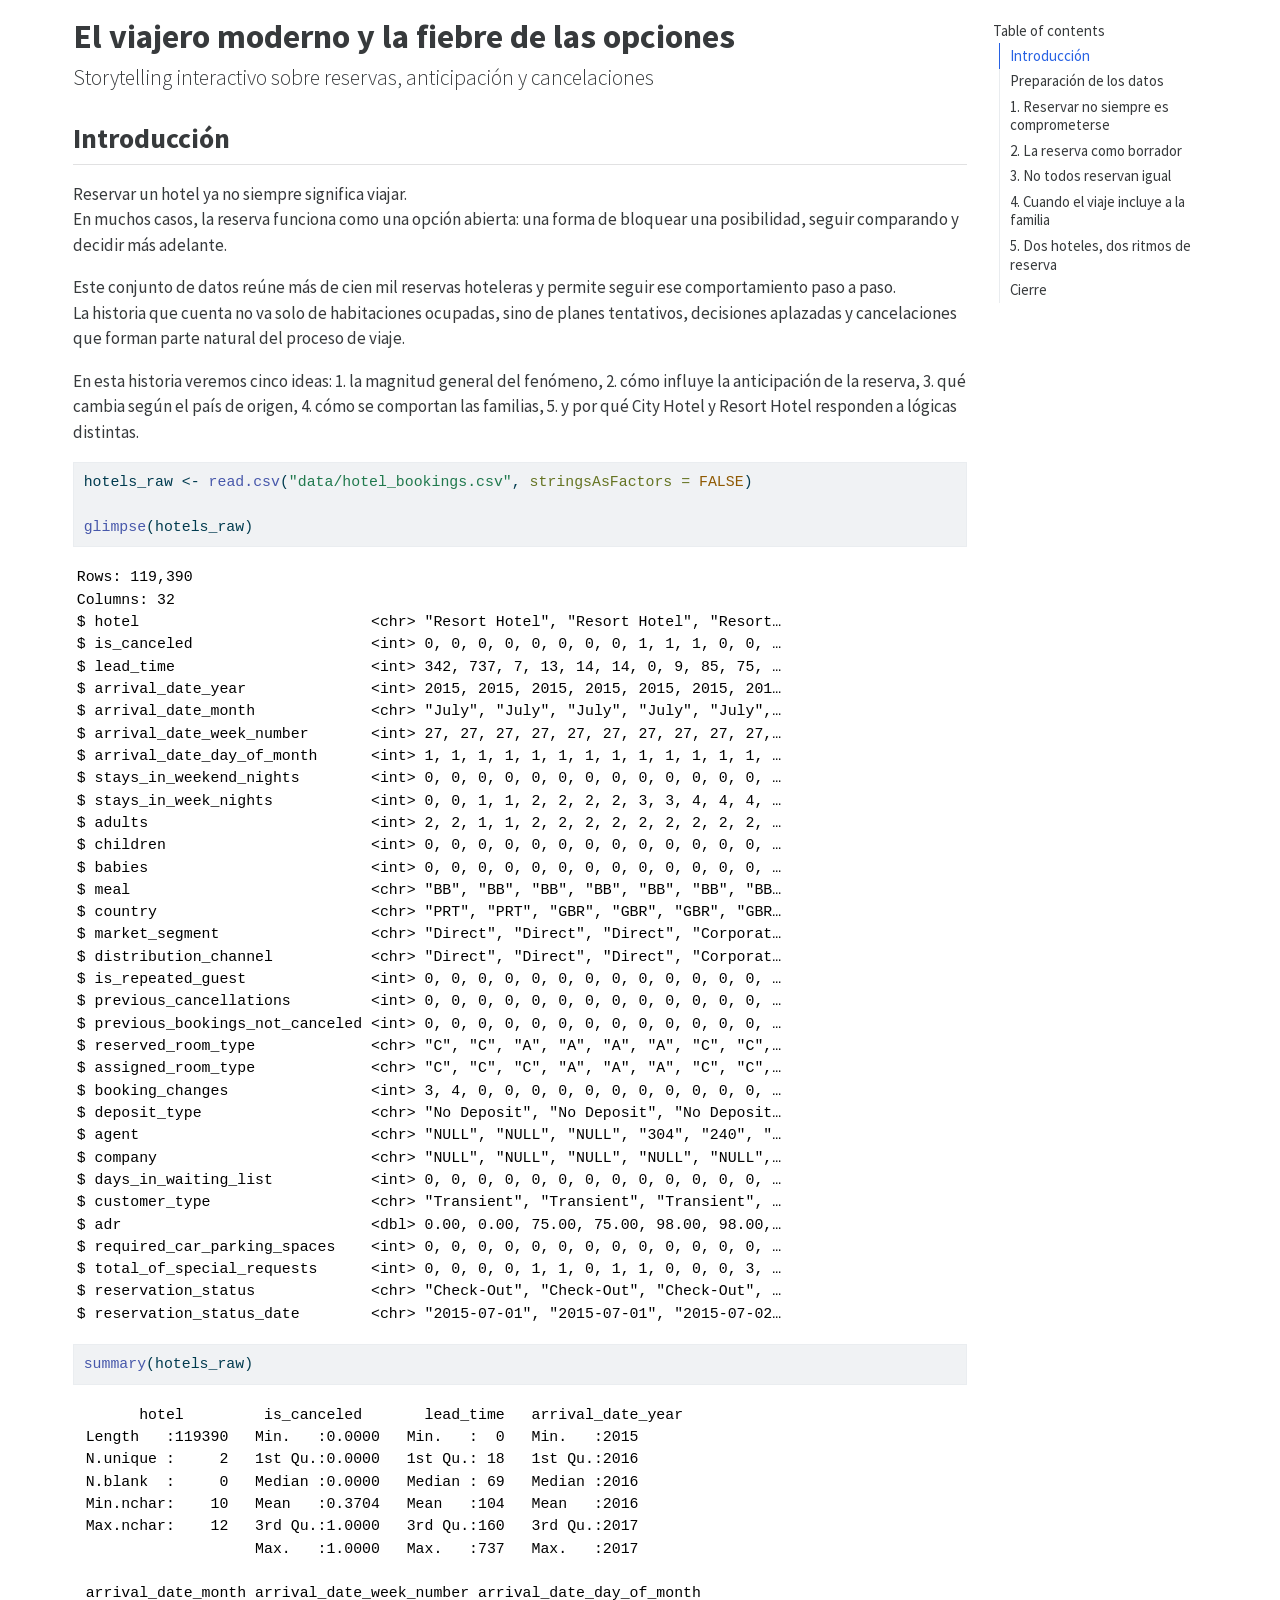
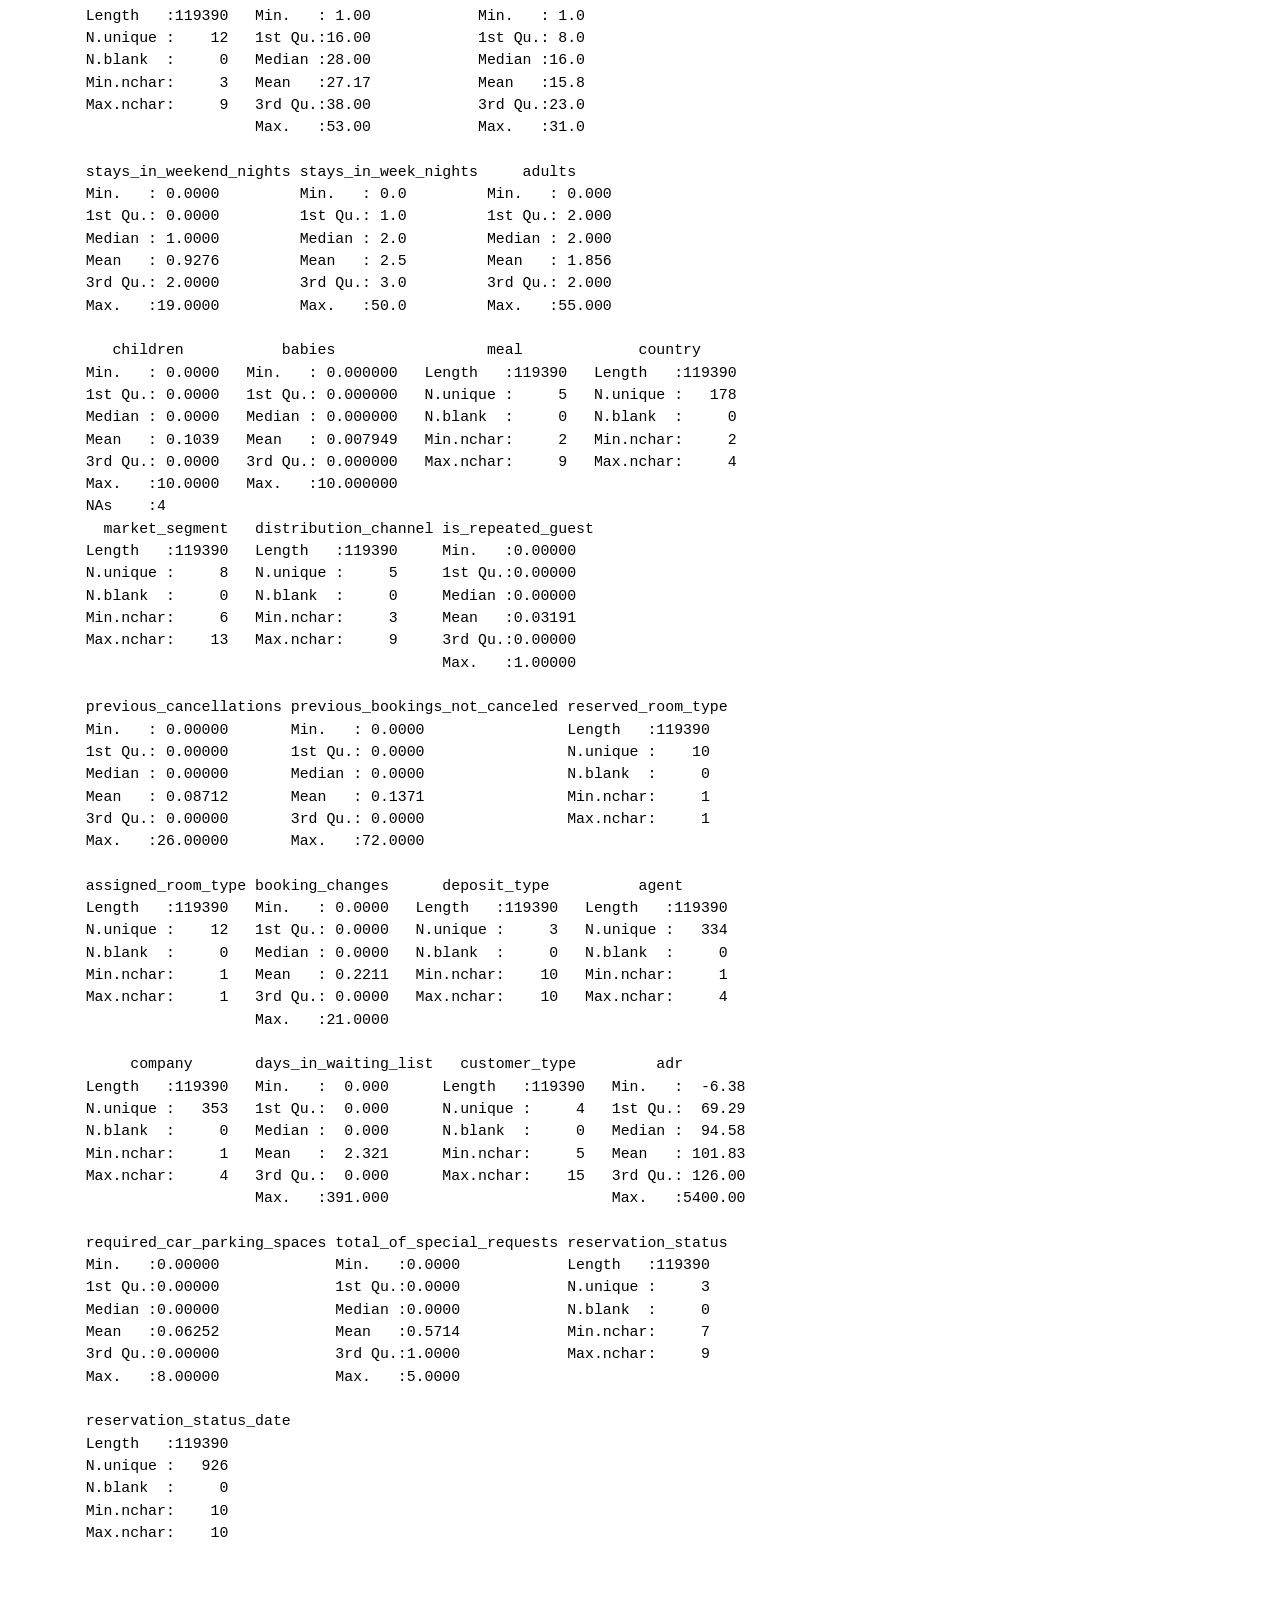
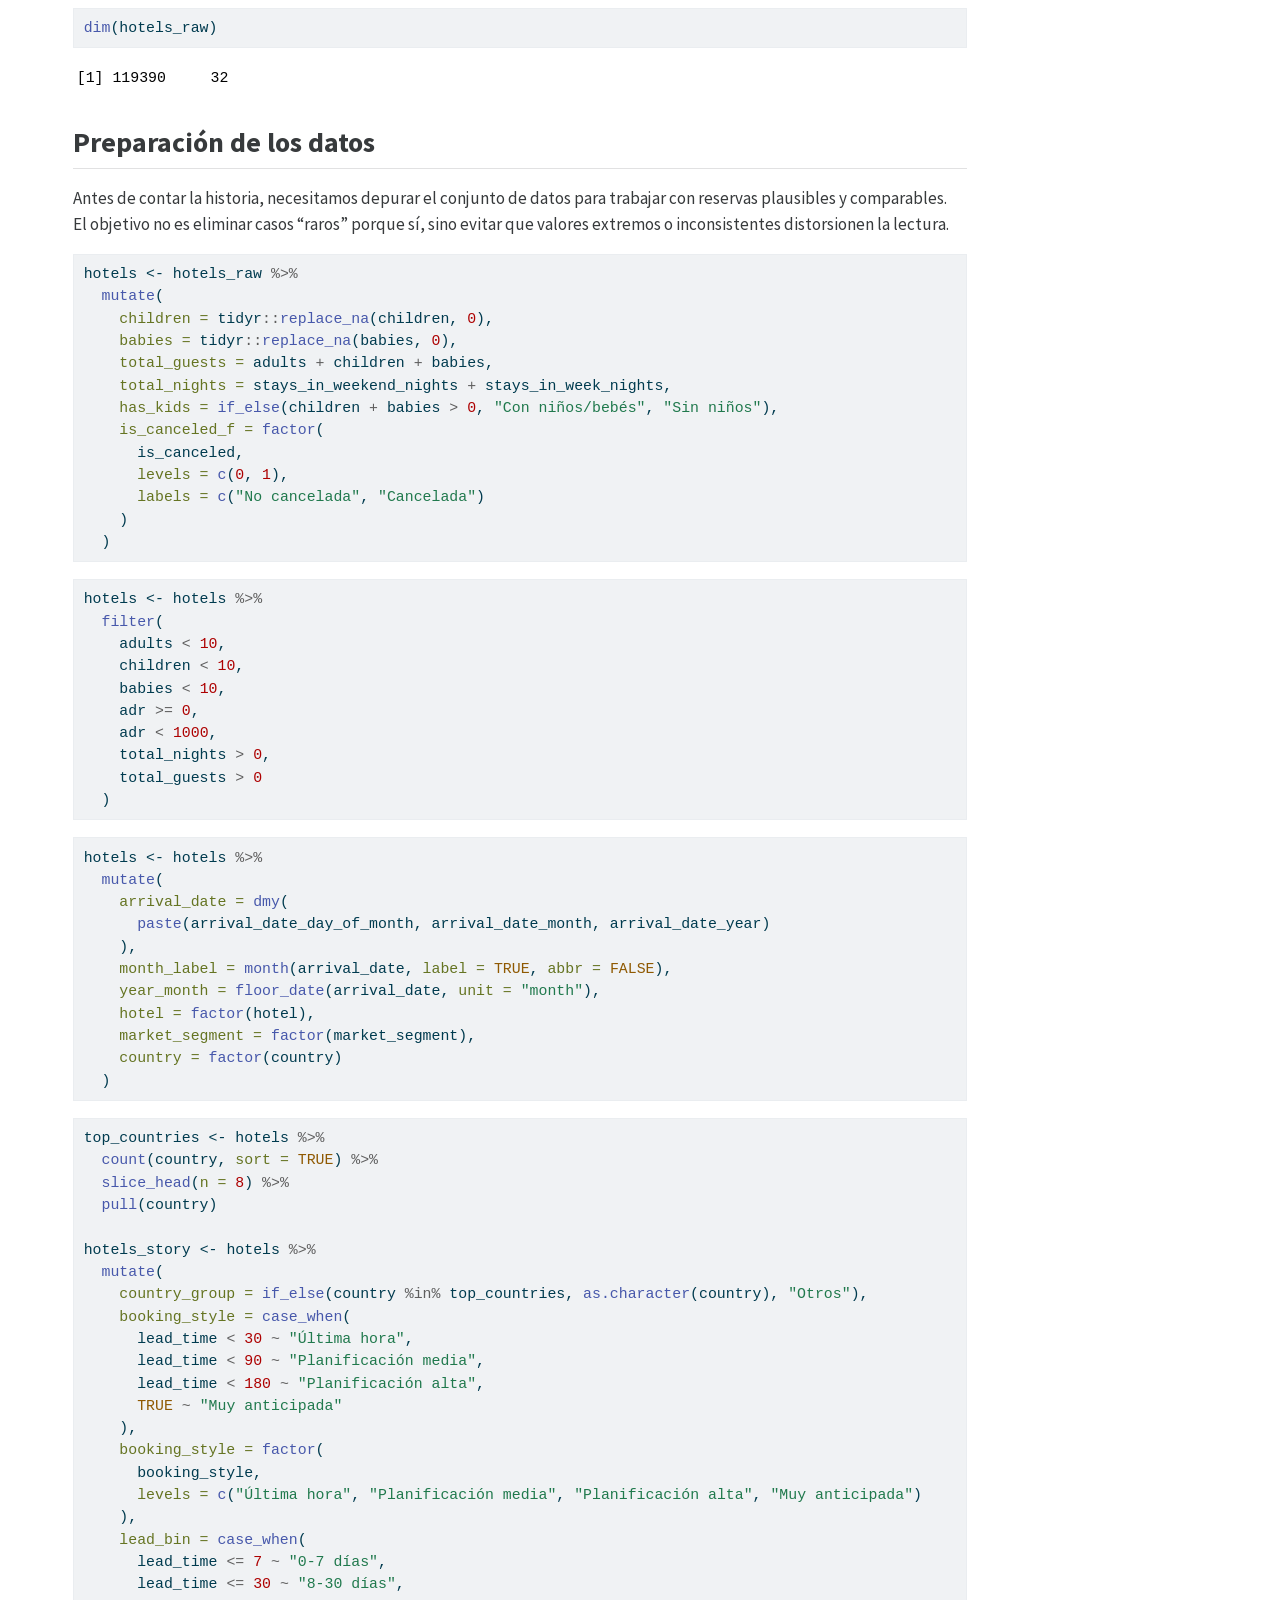
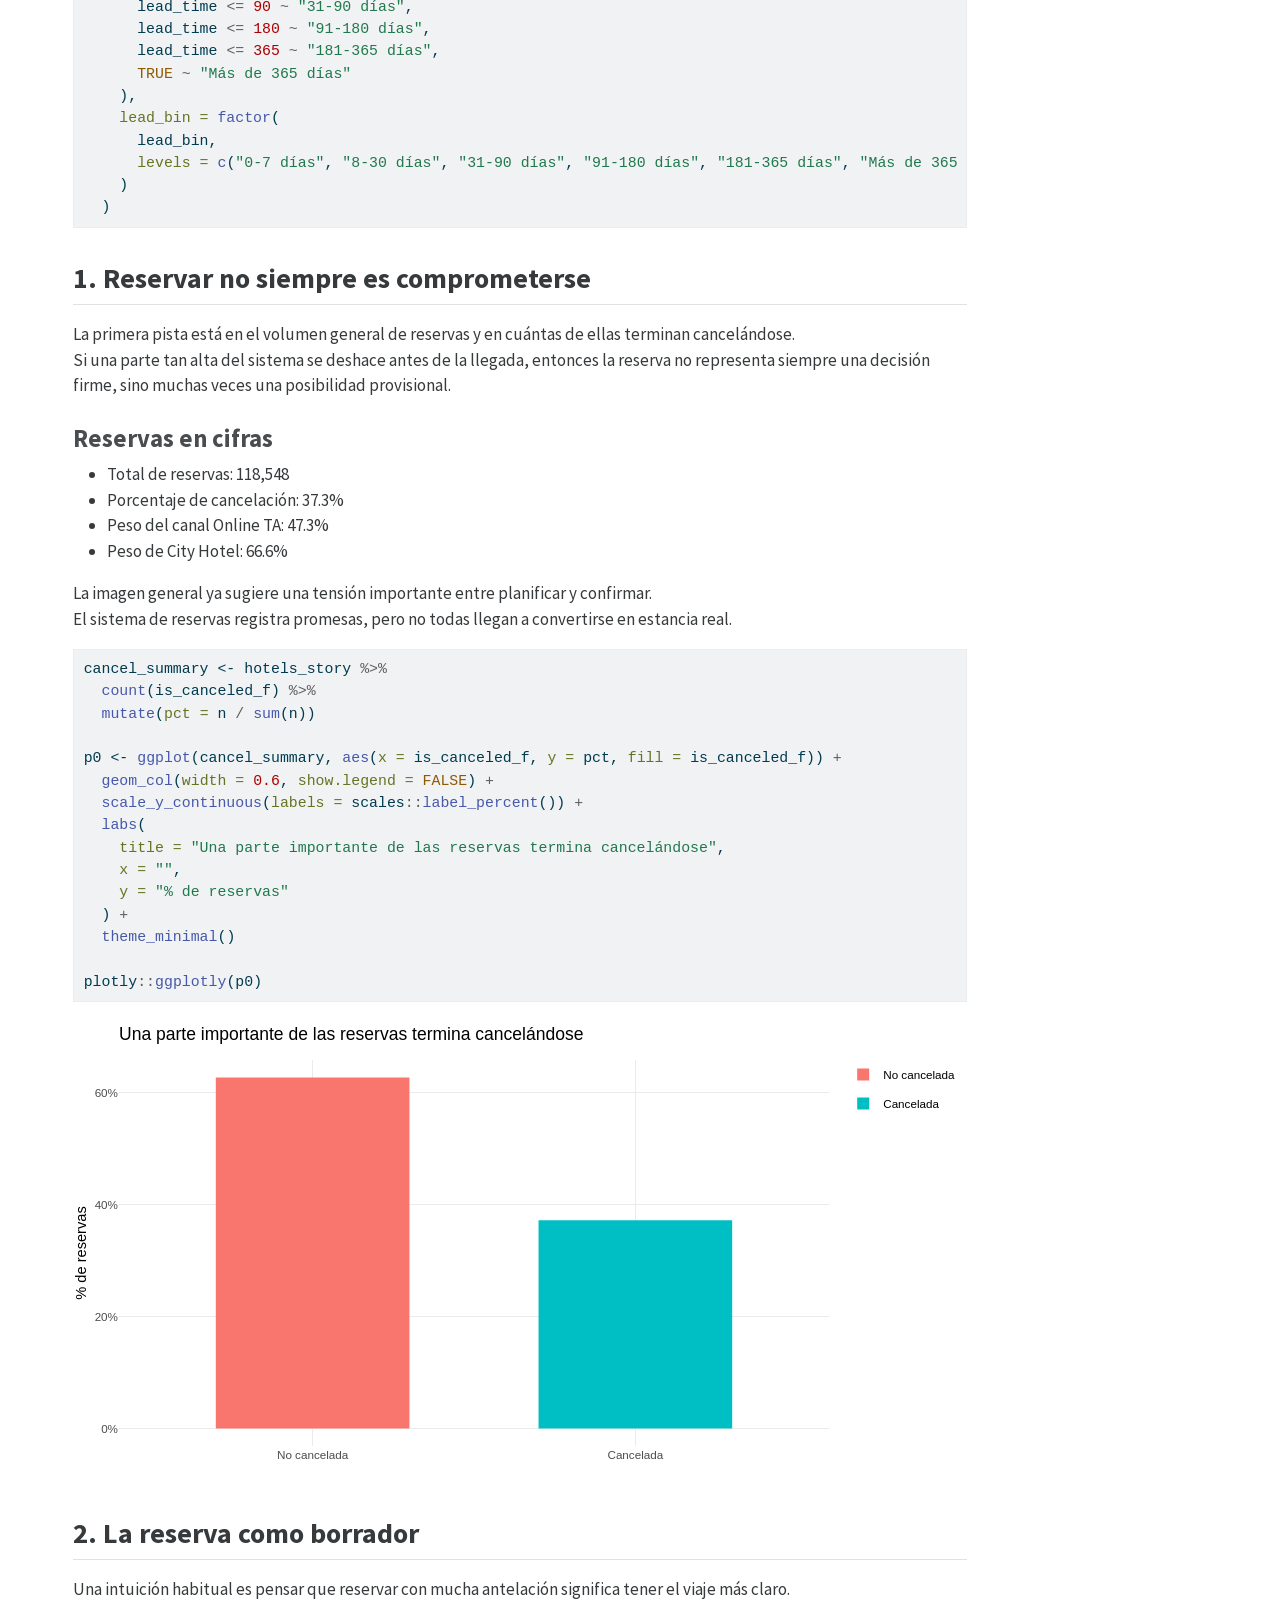
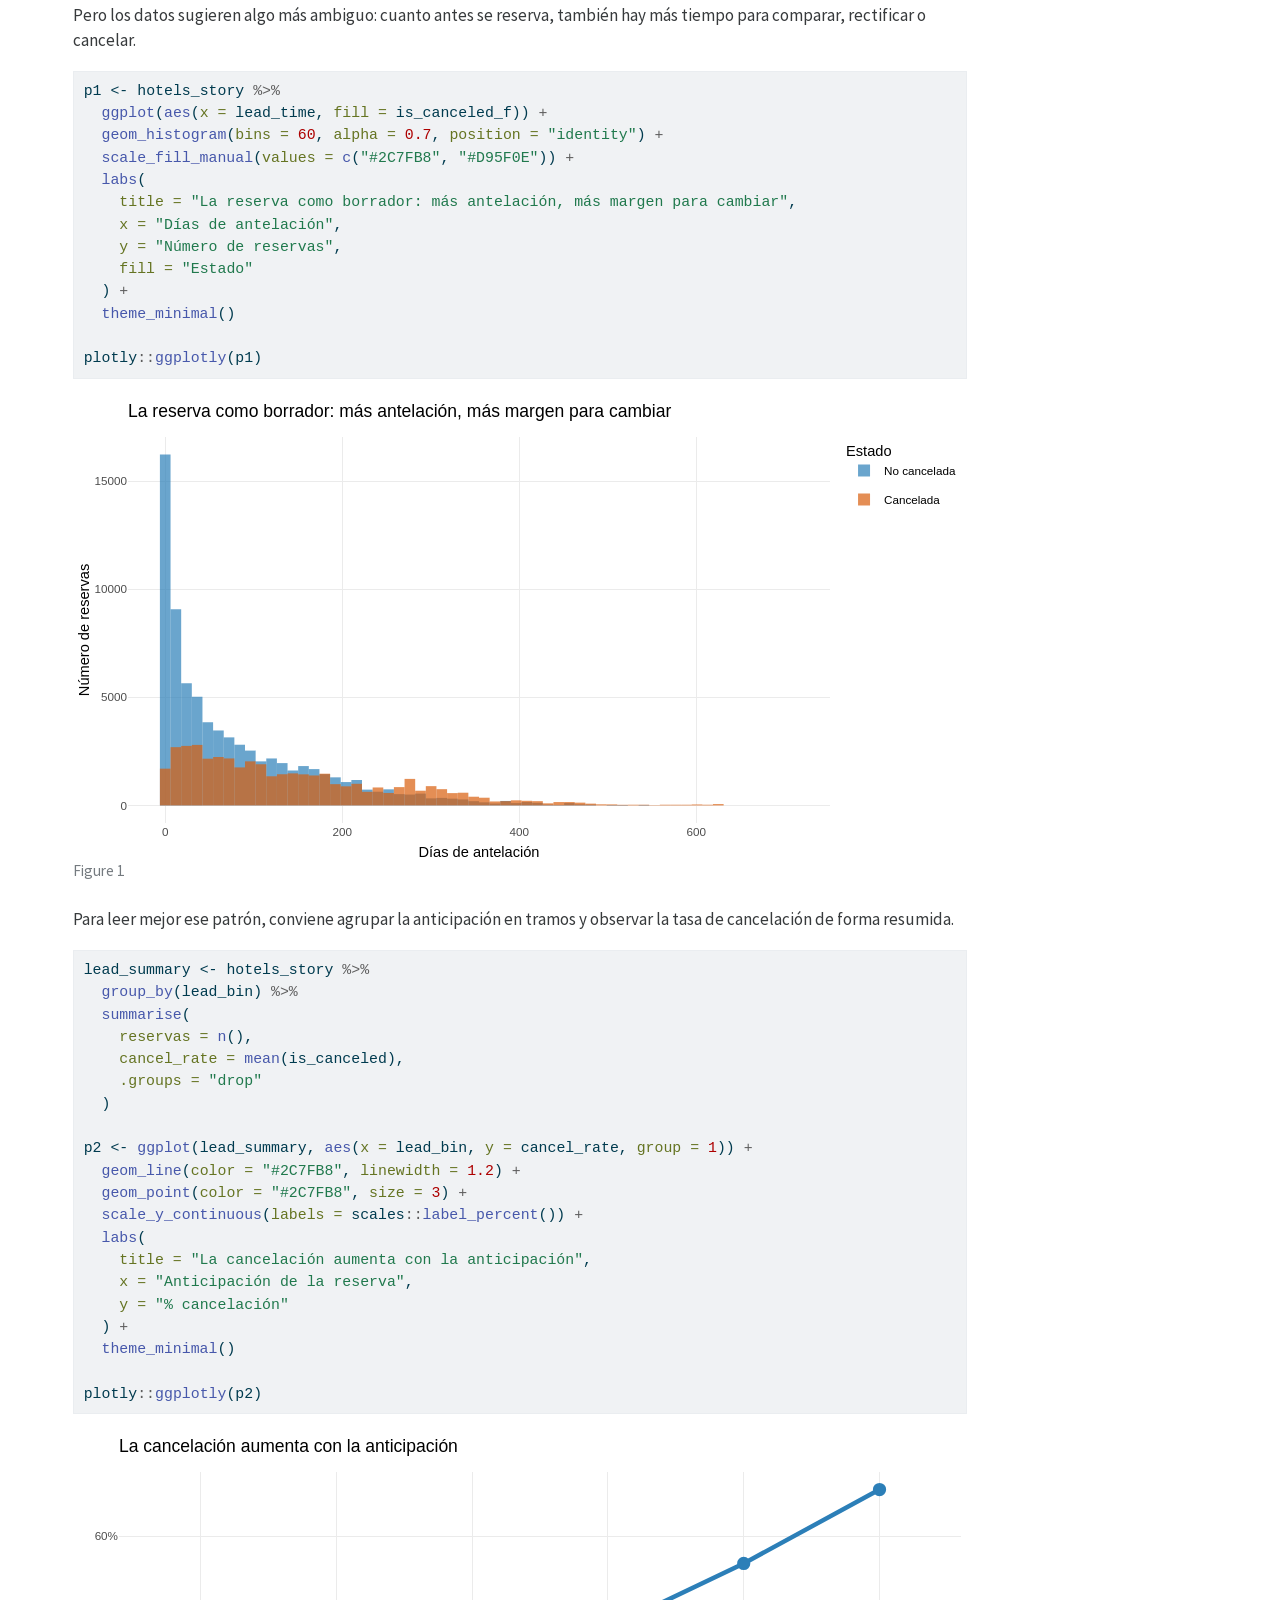
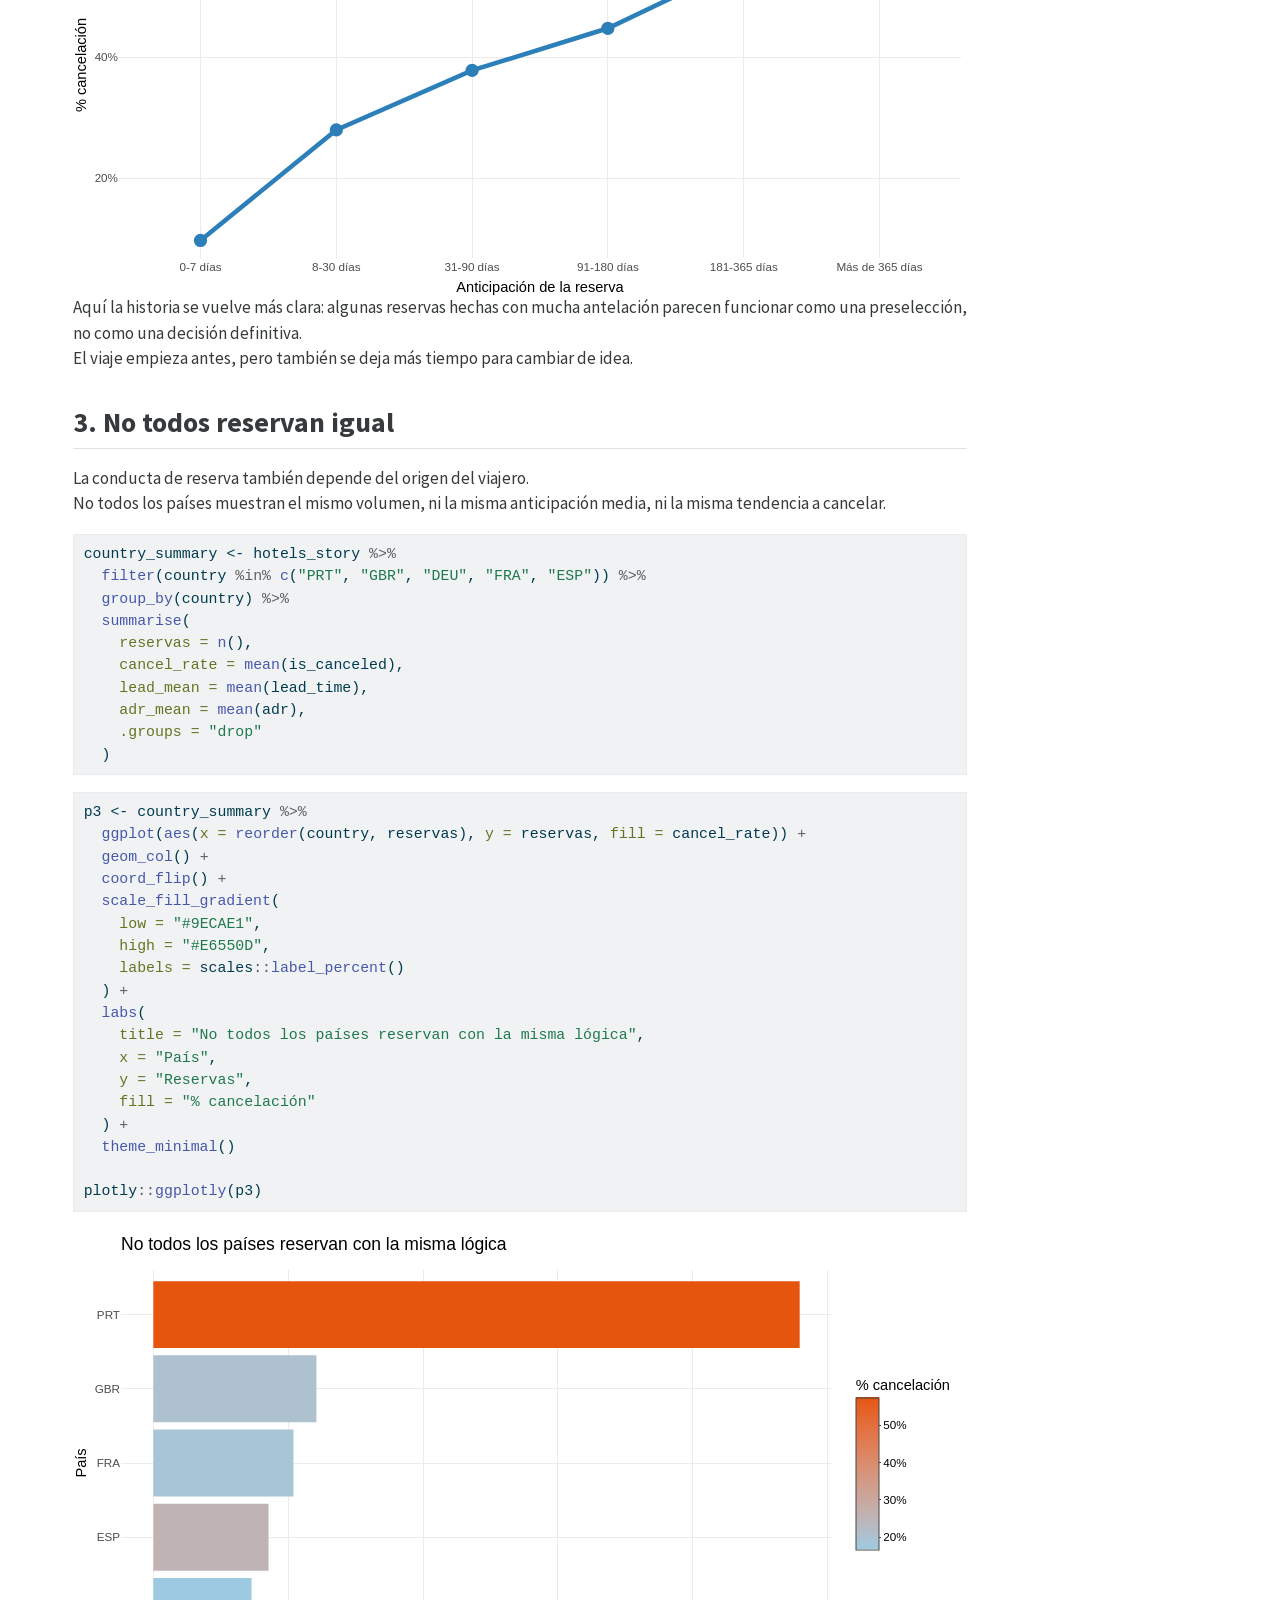
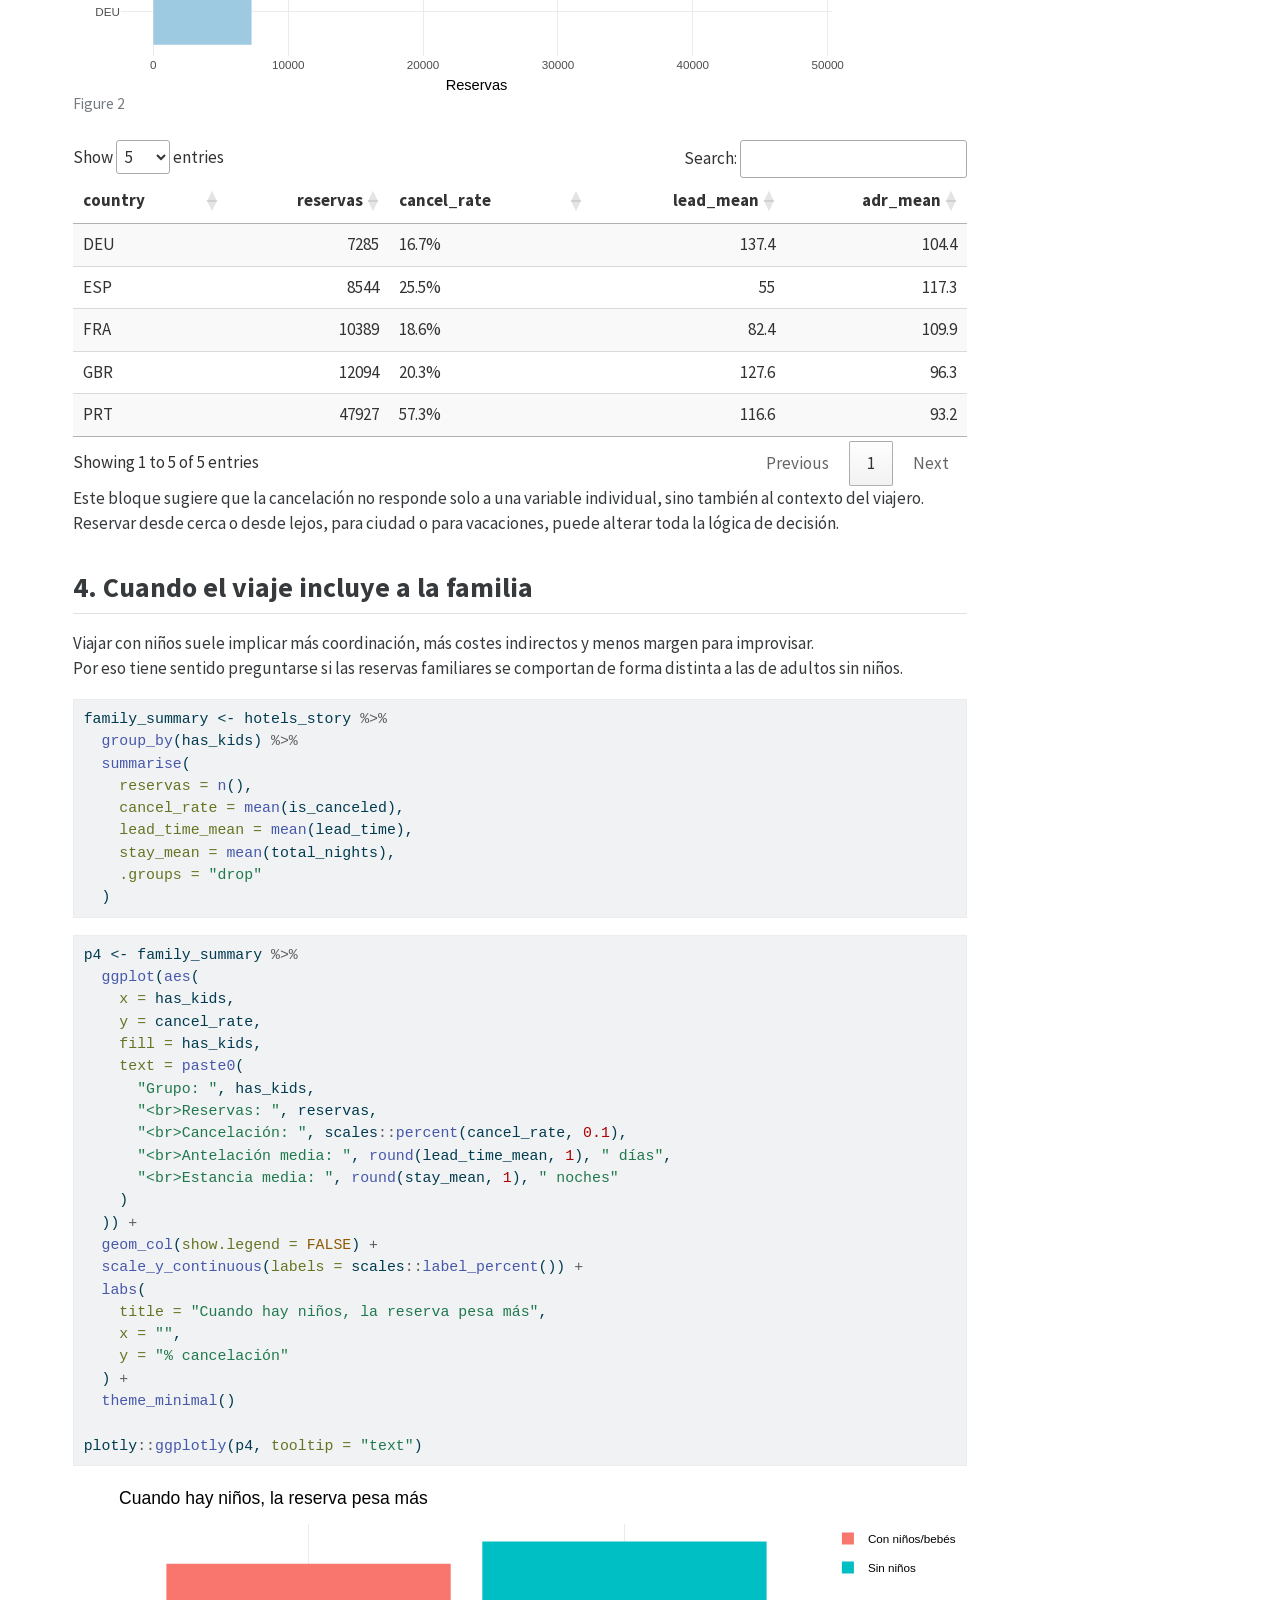
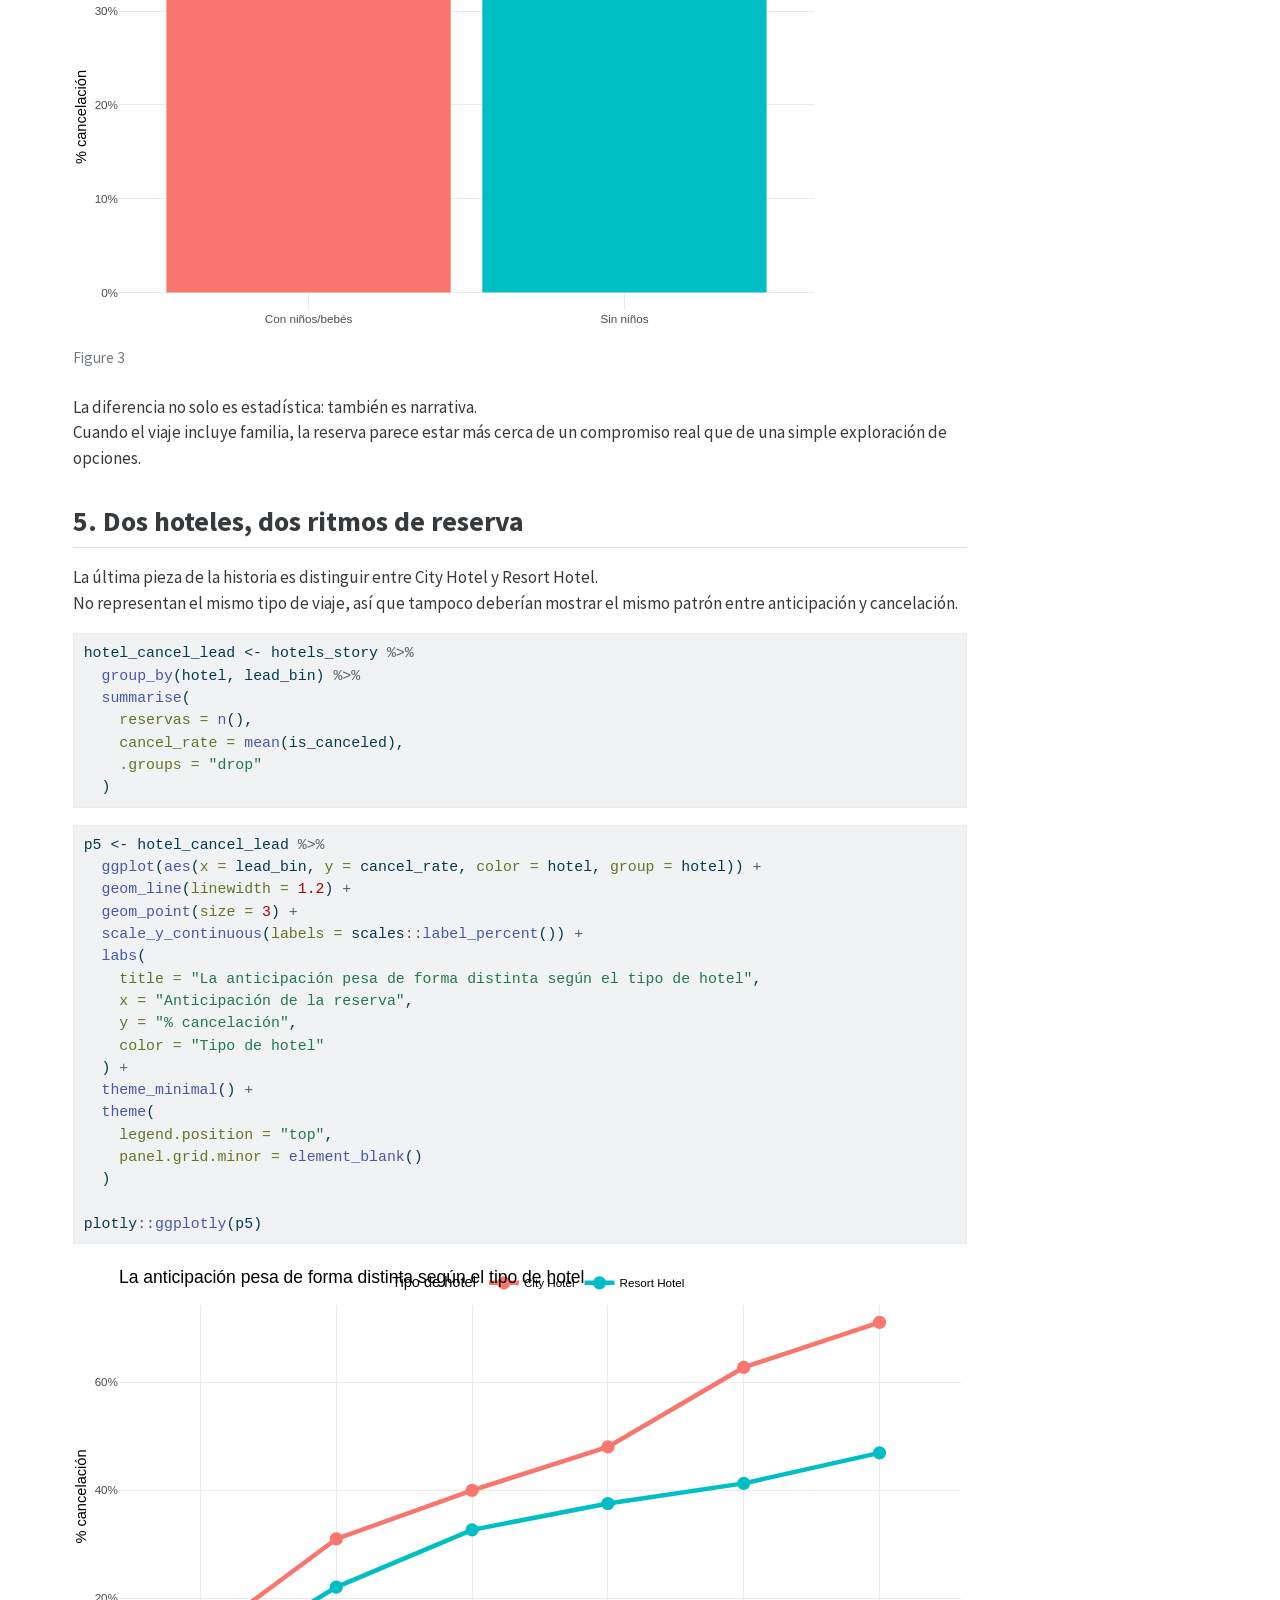
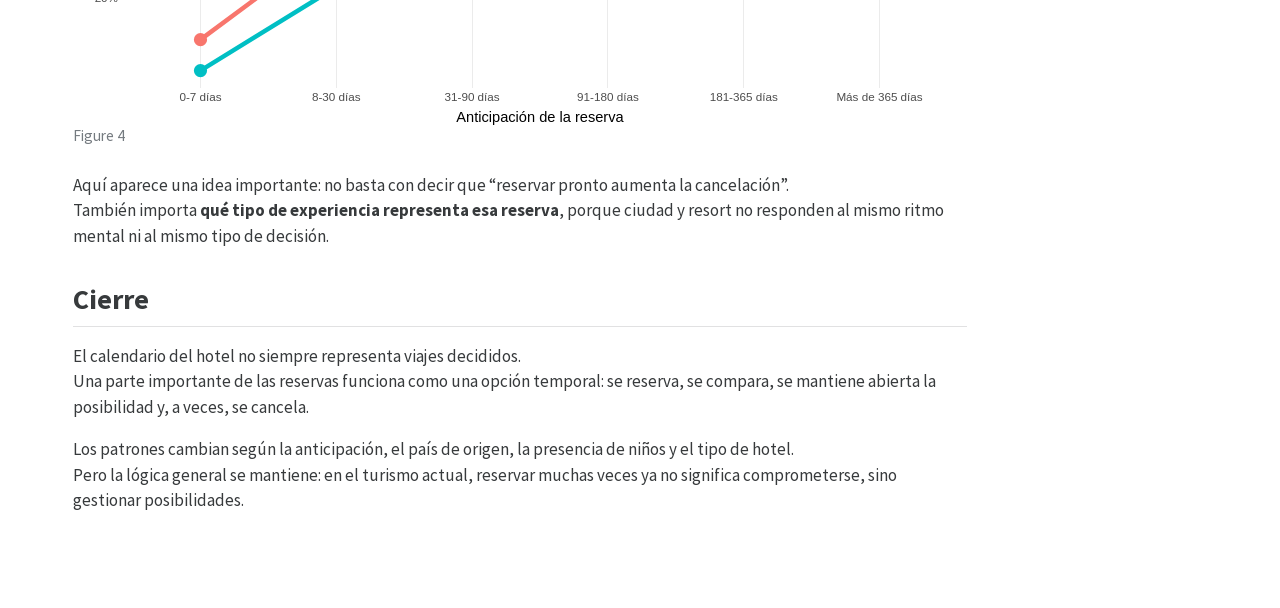
==== docs/index.html @ b6598dbf "añado index.html para mostrar la versión web" ====
<!DOCTYPE html>
<html xmlns="http://www.w3.org/1999/xhtml" lang="en" xml:lang="en"><head>

<meta charset="utf-8">
<meta name="generator" content="quarto-1.9.36">

<meta name="viewport" content="width=device-width, initial-scale=1.0, user-scalable=yes">


<title>El viajero moderno y la fiebre de las opciones</title>
<style>

code{white-space: pre-wrap;}
span.smallcaps{font-variant: small-caps;}
div.columns{display: flex; gap: min(4vw, 1.5em);}
div.column{flex: auto; overflow-x: auto;}
div.hanging-indent{margin-left: 1.5em; text-indent: -1.5em;}
ul.task-list{list-style: none;}
ul.task-list li input[type="checkbox"] {
width: 0.8em;
margin: 0 0.8em 0.2em -1em;  vertical-align: middle;
}

html { -webkit-text-size-adjust: 100%; }
pre > code.sourceCode { white-space: pre; position: relative; }
pre > code.sourceCode > span { display: inline-block; line-height: 1.25; }
pre > code.sourceCode > span:empty { height: 1.2em; }
.sourceCode { overflow: visible; }
code.sourceCode > span { color: inherit; text-decoration: inherit; }
div.sourceCode { margin: 1em 0; }
pre.sourceCode { margin: 0; }
@media screen {
div.sourceCode { overflow: auto; }
}
@media print {
pre > code.sourceCode { white-space: pre-wrap; }
pre > code.sourceCode > span { text-indent: -5em; padding-left: 5em; }
}
pre.numberSource code
{ counter-reset: source-line 0; }
pre.numberSource code > span
{ position: relative; left: -4em; counter-increment: source-line; }
pre.numberSource code > span > a:first-child::before
{ content: counter(source-line);
position: relative; left: -1em; text-align: right; vertical-align: baseline;
border: none; display: inline-block;
-webkit-touch-callout: none; -webkit-user-select: none;
-khtml-user-select: none; -moz-user-select: none;
-ms-user-select: none; user-select: none;
padding: 0 4px; width: 4em;
}
pre.numberSource { margin-left: 3em; padding-left: 4px; }
div.sourceCode
{ }
@media screen {
pre > code.sourceCode > span > a:first-child::before { text-decoration: underline; }
}
</style>


<script>/*!
 * clipboard.js v2.0.11
 * https://clipboardjs.com/
 *
 * Licensed MIT © Zeno Rocha
 */
!function(t,e){"object"==typeof exports&&"object"==typeof module?module.exports=e():"function"==typeof define&&define.amd?define([],e):"object"==typeof exports?exports.ClipboardJS=e():t.ClipboardJS=e()}(this,function(){return n={686:function(t,e,n){"use strict";n.d(e,{default:function(){return b}});var e=n(279),i=n.n(e),e=n(370),u=n.n(e),e=n(817),r=n.n(e);function c(t){try{return document.execCommand(t)}catch(t){return}}var a=function(t){t=r()(t);return c("cut"),t};function o(t,e){var n,o,t=(n=t,o="rtl"===document.documentElement.getAttribute("dir"),(t=document.createElement("textarea")).style.fontSize="12pt",t.style.border="0",t.style.padding="0",t.style.margin="0",t.style.position="absolute",t.style[o?"right":"left"]="-9999px",o=window.pageYOffset||document.documentElement.scrollTop,t.style.top="".concat(o,"px"),t.setAttribute("readonly",""),t.value=n,t);return e.container.appendChild(t),e=r()(t),c("copy"),t.remove(),e}var f=function(t){var e=1<arguments.length&&void 0!==arguments[1]?arguments[1]:{container:document.body},n="";return"string"==typeof t?n=o(t,e):t instanceof HTMLInputElement&&!["text","search","url","tel","password"].includes(null==t?void 0:t.type)?n=o(t.value,e):(n=r()(t),c("copy")),n};function l(t){return(l="function"==typeof Symbol&&"symbol"==typeof Symbol.iterator?function(t){return typeof t}:function(t){return t&&"function"==typeof Symbol&&t.constructor===Symbol&&t!==Symbol.prototype?"symbol":typeof t})(t)}var s=function(){var t=0<arguments.length&&void 0!==arguments[0]?arguments[0]:{},e=t.action,n=void 0===e?"copy":e,o=t.container,e=t.target,t=t.text;if("copy"!==n&&"cut"!==n)throw new Error('Invalid "action" value, use either "copy" or "cut"');if(void 0!==e){if(!e||"object"!==l(e)||1!==e.nodeType)throw new Error('Invalid "target" value, use a valid Element');if("copy"===n&&e.hasAttribute("disabled"))throw new Error('Invalid "target" attribute. Please use "readonly" instead of "disabled" attribute');if("cut"===n&&(e.hasAttribute("readonly")||e.hasAttribute("disabled")))throw new Error('Invalid "target" attribute. You can\'t cut text from elements with "readonly" or "disabled" attributes')}return t?f(t,{container:o}):e?"cut"===n?a(e):f(e,{container:o}):void 0};function p(t){return(p="function"==typeof Symbol&&"symbol"==typeof Symbol.iterator?function(t){return typeof t}:function(t){return t&&"function"==typeof Symbol&&t.constructor===Symbol&&t!==Symbol.prototype?"symbol":typeof t})(t)}function d(t,e){for(var n=0;n<e.length;n++){var o=e[n];o.enumerable=o.enumerable||!1,o.configurable=!0,"value"in o&&(o.writable=!0),Object.defineProperty(t,o.key,o)}}function y(t,e){return(y=Object.setPrototypeOf||function(t,e){return t.__proto__=e,t})(t,e)}function h(n){var o=function(){if("undefined"==typeof Reflect||!Reflect.construct)return!1;if(Reflect.construct.sham)return!1;if("function"==typeof Proxy)return!0;try{return Date.prototype.toString.call(Reflect.construct(Date,[],function(){})),!0}catch(t){return!1}}();return function(){var t,e=v(n);return t=o?(t=v(this).constructor,Reflect.construct(e,arguments,t)):e.apply(this,arguments),e=this,!(t=t)||"object"!==p(t)&&"function"!=typeof t?function(t){if(void 0!==t)return t;throw new ReferenceError("this hasn't been initialised - super() hasn't been called")}(e):t}}function v(t){return(v=Object.setPrototypeOf?Object.getPrototypeOf:function(t){return t.__proto__||Object.getPrototypeOf(t)})(t)}function m(t,e){t="data-clipboard-".concat(t);if(e.hasAttribute(t))return e.getAttribute(t)}var b=function(){!function(t,e){if("function"!=typeof e&&null!==e)throw new TypeError("Super expression must either be null or a function");t.prototype=Object.create(e&&e.prototype,{constructor:{value:t,writable:!0,configurable:!0}}),e&&y(t,e)}(r,i());var t,e,n,o=h(r);function r(t,e){var n;return function(t){if(!(t instanceof r))throw new TypeError("Cannot call a class as a function")}(this),(n=o.call(this)).resolveOptions(e),n.listenClick(t),n}return t=r,n=[{key:"copy",value:function(t){var e=1<arguments.length&&void 0!==arguments[1]?arguments[1]:{container:document.body};return f(t,e)}},{key:"cut",value:function(t){return a(t)}},{key:"isSupported",value:function(){var t=0<arguments.length&&void 0!==arguments[0]?arguments[0]:["copy","cut"],t="string"==typeof t?[t]:t,e=!!document.queryCommandSupported;return t.forEach(function(t){e=e&&!!document.queryCommandSupported(t)}),e}}],(e=[{key:"resolveOptions",value:function(){var t=0<arguments.length&&void 0!==arguments[0]?arguments[0]:{};this.action="function"==typeof t.action?t.action:this.defaultAction,this.target="function"==typeof t.target?t.target:this.defaultTarget,this.text="function"==typeof t.text?t.text:this.defaultText,this.container="object"===p(t.container)?t.container:document.body}},{key:"listenClick",value:function(t){var e=this;this.listener=u()(t,"click",function(t){return e.onClick(t)})}},{key:"onClick",value:function(t){var e=t.delegateTarget||t.currentTarget,n=this.action(e)||"copy",t=s({action:n,container:this.container,target:this.target(e),text:this.text(e)});this.emit(t?"success":"error",{action:n,text:t,trigger:e,clearSelection:function(){e&&e.focus(),window.getSelection().removeAllRanges()}})}},{key:"defaultAction",value:function(t){return m("action",t)}},{key:"defaultTarget",value:function(t){t=m("target",t);if(t)return document.querySelector(t)}},{key:"defaultText",value:function(t){return m("text",t)}},{key:"destroy",value:function(){this.listener.destroy()}}])&&d(t.prototype,e),n&&d(t,n),r}()},828:function(t){var e;"undefined"==typeof Element||Element.prototype.matches||((e=Element.prototype).matches=e.matchesSelector||e.mozMatchesSelector||e.msMatchesSelector||e.oMatchesSelector||e.webkitMatchesSelector),t.exports=function(t,e){for(;t&&9!==t.nodeType;){if("function"==typeof t.matches&&t.matches(e))return t;t=t.parentNode}}},438:function(t,e,n){var u=n(828);function i(t,e,n,o,r){var i=function(e,n,t,o){return function(t){t.delegateTarget=u(t.target,n),t.delegateTarget&&o.call(e,t)}}.apply(this,arguments);return t.addEventListener(n,i,r),{destroy:function(){t.removeEventListener(n,i,r)}}}t.exports=function(t,e,n,o,r){return"function"==typeof t.addEventListener?i.apply(null,arguments):"function"==typeof n?i.bind(null,document).apply(null,arguments):("string"==typeof t&&(t=document.querySelectorAll(t)),Array.prototype.map.call(t,function(t){return i(t,e,n,o,r)}))}},879:function(t,n){n.node=function(t){return void 0!==t&&t instanceof HTMLElement&&1===t.nodeType},n.nodeList=function(t){var e=Object.prototype.toString.call(t);return void 0!==t&&("[object NodeList]"===e||"[object HTMLCollection]"===e)&&"length"in t&&(0===t.length||n.node(t[0]))},n.string=function(t){return"string"==typeof t||t instanceof String},n.fn=function(t){return"[object Function]"===Object.prototype.toString.call(t)}},370:function(t,e,n){var f=n(879),l=n(438);t.exports=function(t,e,n){if(!t&&!e&&!n)throw new Error("Missing required arguments");if(!f.string(e))throw new TypeError("Second argument must be a String");if(!f.fn(n))throw new TypeError("Third argument must be a Function");if(f.node(t))return c=e,a=n,(u=t).addEventListener(c,a),{destroy:function(){u.removeEventListener(c,a)}};if(f.nodeList(t))return o=t,r=e,i=n,Array.prototype.forEach.call(o,function(t){t.addEventListener(r,i)}),{destroy:function(){Array.prototype.forEach.call(o,function(t){t.removeEventListener(r,i)})}};if(f.string(t))return t=t,e=e,n=n,l(document.body,t,e,n);throw new TypeError("First argument must be a String, HTMLElement, HTMLCollection, or NodeList");var o,r,i,u,c,a}},817:function(t){t.exports=function(t){var e,n="SELECT"===t.nodeName?(t.focus(),t.value):"INPUT"===t.nodeName||"TEXTAREA"===t.nodeName?((e=t.hasAttribute("readonly"))||t.setAttribute("readonly",""),t.select(),t.setSelectionRange(0,t.value.length),e||t.removeAttribute("readonly"),t.value):(t.hasAttribute("contenteditable")&&t.focus(),n=window.getSelection(),(e=document.createRange()).selectNodeContents(t),n.removeAllRanges(),n.addRange(e),n.toString());return n}},279:function(t){function e(){}e.prototype={on:function(t,e,n){var o=this.e||(this.e={});return(o[t]||(o[t]=[])).push({fn:e,ctx:n}),this},once:function(t,e,n){var o=this;function r(){o.off(t,r),e.apply(n,arguments)}return r._=e,this.on(t,r,n)},emit:function(t){for(var e=[].slice.call(arguments,1),n=((this.e||(this.e={}))[t]||[]).slice(),o=0,r=n.length;o<r;o++)n[o].fn.apply(n[o].ctx,e);return this},off:function(t,e){var n=this.e||(this.e={}),o=n[t],r=[];if(o&&e)for(var i=0,u=o.length;i<u;i++)o[i].fn!==e&&o[i].fn._!==e&&r.push(o[i]);return r.length?n[t]=r:delete n[t],this}},t.exports=e,t.exports.TinyEmitter=e}},r={},o.n=function(t){var e=t&&t.__esModule?function(){return t.default}:function(){return t};return o.d(e,{a:e}),e},o.d=function(t,e){for(var n in e)o.o(e,n)&&!o.o(t,n)&&Object.defineProperty(t,n,{enumerable:!0,get:e[n]})},o.o=function(t,e){return Object.prototype.hasOwnProperty.call(t,e)},o(686).default;function o(t){if(r[t])return r[t].exports;var e=r[t]={exports:{}};return n[t](e,e.exports,o),e.exports}var n,r});</script>
<script src="[data-uri]" type="module"></script>
<script src="[data-uri]" type="module"></script>
<script>/**
 * @popperjs/core v2.11.7 - MIT License
 */

!function(e,t){"object"==typeof exports&&"undefined"!=typeof module?t(exports):"function"==typeof define&&define.amd?define(["exports"],t):t((e="undefined"!=typeof globalThis?globalThis:e||self).Popper={})}(this,(function(e){"use strict";function t(e){if(null==e)return window;if("[object Window]"!==e.toString()){var t=e.ownerDocument;return t&&t.defaultView||window}return e}function n(e){return e instanceof t(e).Element||e instanceof Element}function r(e){return e instanceof t(e).HTMLElement||e instanceof HTMLElement}function o(e){return"undefined"!=typeof ShadowRoot&&(e instanceof t(e).ShadowRoot||e instanceof ShadowRoot)}var i=Math.max,a=Math.min,s=Math.round;function f(){var e=navigator.userAgentData;return null!=e&&e.brands&&Array.isArray(e.brands)?e.brands.map((function(e){return e.brand+"/"+e.version})).join(" "):navigator.userAgent}function c(){return!/^((?!chrome|android).)*safari/i.test(f())}function p(e,o,i){void 0===o&&(o=!1),void 0===i&&(i=!1);var a=e.getBoundingClientRect(),f=1,p=1;o&&r(e)&&(f=e.offsetWidth>0&&s(a.width)/e.offsetWidth||1,p=e.offsetHeight>0&&s(a.height)/e.offsetHeight||1);var u=(n(e)?t(e):window).visualViewport,l=!c()&&i,d=(a.left+(l&&u?u.offsetLeft:0))/f,h=(a.top+(l&&u?u.offsetTop:0))/p,m=a.width/f,v=a.height/p;return{width:m,height:v,top:h,right:d+m,bottom:h+v,left:d,x:d,y:h}}function u(e){var n=t(e);return{scrollLeft:n.pageXOffset,scrollTop:n.pageYOffset}}function l(e){return e?(e.nodeName||"").toLowerCase():null}function d(e){return((n(e)?e.ownerDocument:e.document)||window.document).documentElement}function h(e){return p(d(e)).left+u(e).scrollLeft}function m(e){return t(e).getComputedStyle(e)}function v(e){var t=m(e),n=t.overflow,r=t.overflowX,o=t.overflowY;return/auto|scroll|overlay|hidden/.test(n+o+r)}function y(e,n,o){void 0===o&&(o=!1);var i,a,f=r(n),c=r(n)&&function(e){var t=e.getBoundingClientRect(),n=s(t.width)/e.offsetWidth||1,r=s(t.height)/e.offsetHeight||1;return 1!==n||1!==r}(n),m=d(n),y=p(e,c,o),g={scrollLeft:0,scrollTop:0},b={x:0,y:0};return(f||!f&&!o)&&(("body"!==l(n)||v(m))&&(g=(i=n)!==t(i)&&r(i)?{scrollLeft:(a=i).scrollLeft,scrollTop:a.scrollTop}:u(i)),r(n)?((b=p(n,!0)).x+=n.clientLeft,b.y+=n.clientTop):m&&(b.x=h(m))),{x:y.left+g.scrollLeft-b.x,y:y.top+g.scrollTop-b.y,width:y.width,height:y.height}}function g(e){var t=p(e),n=e.offsetWidth,r=e.offsetHeight;return Math.abs(t.width-n)<=1&&(n=t.width),Math.abs(t.height-r)<=1&&(r=t.height),{x:e.offsetLeft,y:e.offsetTop,width:n,height:r}}function b(e){return"html"===l(e)?e:e.assignedSlot||e.parentNode||(o(e)?e.host:null)||d(e)}function x(e){return["html","body","#document"].indexOf(l(e))>=0?e.ownerDocument.body:r(e)&&v(e)?e:x(b(e))}function w(e,n){var r;void 0===n&&(n=[]);var o=x(e),i=o===(null==(r=e.ownerDocument)?void 0:r.body),a=t(o),s=i?[a].concat(a.visualViewport||[],v(o)?o:[]):o,f=n.concat(s);return i?f:f.concat(w(b(s)))}function O(e){return["table","td","th"].indexOf(l(e))>=0}function j(e){return r(e)&&"fixed"!==m(e).position?e.offsetParent:null}function E(e){for(var n=t(e),i=j(e);i&&O(i)&&"static"===m(i).position;)i=j(i);return i&&("html"===l(i)||"body"===l(i)&&"static"===m(i).position)?n:i||function(e){var t=/firefox/i.test(f());if(/Trident/i.test(f())&&r(e)&&"fixed"===m(e).position)return null;var n=b(e);for(o(n)&&(n=n.host);r(n)&&["html","body"].indexOf(l(n))<0;){var i=m(n);if("none"!==i.transform||"none"!==i.perspective||"paint"===i.contain||-1!==["transform","perspective"].indexOf(i.willChange)||t&&"filter"===i.willChange||t&&i.filter&&"none"!==i.filter)return n;n=n.parentNode}return null}(e)||n}var D="top",A="bottom",L="right",P="left",M="auto",k=[D,A,L,P],W="start",B="end",H="viewport",T="popper",R=k.reduce((function(e,t){return e.concat([t+"-"+W,t+"-"+B])}),[]),S=[].concat(k,[M]).reduce((function(e,t){return e.concat([t,t+"-"+W,t+"-"+B])}),[]),V=["beforeRead","read","afterRead","beforeMain","main","afterMain","beforeWrite","write","afterWrite"];function q(e){var t=new Map,n=new Set,r=[];function o(e){n.add(e.name),[].concat(e.requires||[],e.requiresIfExists||[]).forEach((function(e){if(!n.has(e)){var r=t.get(e);r&&o(r)}})),r.push(e)}return e.forEach((function(e){t.set(e.name,e)})),e.forEach((function(e){n.has(e.name)||o(e)})),r}function C(e){return e.split("-")[0]}function N(e,t){var n=t.getRootNode&&t.getRootNode();if(e.contains(t))return!0;if(n&&o(n)){var r=t;do{if(r&&e.isSameNode(r))return!0;r=r.parentNode||r.host}while(r)}return!1}function I(e){return Object.assign({},e,{left:e.x,top:e.y,right:e.x+e.width,bottom:e.y+e.height})}function _(e,r,o){return r===H?I(function(e,n){var r=t(e),o=d(e),i=r.visualViewport,a=o.clientWidth,s=o.clientHeight,f=0,p=0;if(i){a=i.width,s=i.height;var u=c();(u||!u&&"fixed"===n)&&(f=i.offsetLeft,p=i.offsetTop)}return{width:a,height:s,x:f+h(e),y:p}}(e,o)):n(r)?function(e,t){var n=p(e,!1,"fixed"===t);return n.top=n.top+e.clientTop,n.left=n.left+e.clientLeft,n.bottom=n.top+e.clientHeight,n.right=n.left+e.clientWidth,n.width=e.clientWidth,n.height=e.clientHeight,n.x=n.left,n.y=n.top,n}(r,o):I(function(e){var t,n=d(e),r=u(e),o=null==(t=e.ownerDocument)?void 0:t.body,a=i(n.scrollWidth,n.clientWidth,o?o.scrollWidth:0,o?o.clientWidth:0),s=i(n.scrollHeight,n.clientHeight,o?o.scrollHeight:0,o?o.clientHeight:0),f=-r.scrollLeft+h(e),c=-r.scrollTop;return"rtl"===m(o||n).direction&&(f+=i(n.clientWidth,o?o.clientWidth:0)-a),{width:a,height:s,x:f,y:c}}(d(e)))}function F(e,t,o,s){var f="clippingParents"===t?function(e){var t=w(b(e)),o=["absolute","fixed"].indexOf(m(e).position)>=0&&r(e)?E(e):e;return n(o)?t.filter((function(e){return n(e)&&N(e,o)&&"body"!==l(e)})):[]}(e):[].concat(t),c=[].concat(f,[o]),p=c[0],u=c.reduce((function(t,n){var r=_(e,n,s);return t.top=i(r.top,t.top),t.right=a(r.right,t.right),t.bottom=a(r.bottom,t.bottom),t.left=i(r.left,t.left),t}),_(e,p,s));return u.width=u.right-u.left,u.height=u.bottom-u.top,u.x=u.left,u.y=u.top,u}function U(e){return e.split("-")[1]}function z(e){return["top","bottom"].indexOf(e)>=0?"x":"y"}function X(e){var t,n=e.reference,r=e.element,o=e.placement,i=o?C(o):null,a=o?U(o):null,s=n.x+n.width/2-r.width/2,f=n.y+n.height/2-r.height/2;switch(i){case D:t={x:s,y:n.y-r.height};break;case A:t={x:s,y:n.y+n.height};break;case L:t={x:n.x+n.width,y:f};break;case P:t={x:n.x-r.width,y:f};break;default:t={x:n.x,y:n.y}}var c=i?z(i):null;if(null!=c){var p="y"===c?"height":"width";switch(a){case W:t[c]=t[c]-(n[p]/2-r[p]/2);break;case B:t[c]=t[c]+(n[p]/2-r[p]/2)}}return t}function Y(e){return Object.assign({},{top:0,right:0,bottom:0,left:0},e)}function G(e,t){return t.reduce((function(t,n){return t[n]=e,t}),{})}function J(e,t){void 0===t&&(t={});var r=t,o=r.placement,i=void 0===o?e.placement:o,a=r.strategy,s=void 0===a?e.strategy:a,f=r.boundary,c=void 0===f?"clippingParents":f,u=r.rootBoundary,l=void 0===u?H:u,h=r.elementContext,m=void 0===h?T:h,v=r.altBoundary,y=void 0!==v&&v,g=r.padding,b=void 0===g?0:g,x=Y("number"!=typeof b?b:G(b,k)),w=m===T?"reference":T,O=e.rects.popper,j=e.elements[y?w:m],E=F(n(j)?j:j.contextElement||d(e.elements.popper),c,l,s),P=p(e.elements.reference),M=X({reference:P,element:O,strategy:"absolute",placement:i}),W=I(Object.assign({},O,M)),B=m===T?W:P,R={top:E.top-B.top+x.top,bottom:B.bottom-E.bottom+x.bottom,left:E.left-B.left+x.left,right:B.right-E.right+x.right},S=e.modifiersData.offset;if(m===T&&S){var V=S[i];Object.keys(R).forEach((function(e){var t=[L,A].indexOf(e)>=0?1:-1,n=[D,A].indexOf(e)>=0?"y":"x";R[e]+=V[n]*t}))}return R}var K={placement:"bottom",modifiers:[],strategy:"absolute"};function Q(){for(var e=arguments.length,t=new Array(e),n=0;n<e;n++)t[n]=arguments[n];return!t.some((function(e){return!(e&&"function"==typeof e.getBoundingClientRect)}))}function Z(e){void 0===e&&(e={});var t=e,r=t.defaultModifiers,o=void 0===r?[]:r,i=t.defaultOptions,a=void 0===i?K:i;return function(e,t,r){void 0===r&&(r=a);var i,s,f={placement:"bottom",orderedModifiers:[],options:Object.assign({},K,a),modifiersData:{},elements:{reference:e,popper:t},attributes:{},styles:{}},c=[],p=!1,u={state:f,setOptions:function(r){var i="function"==typeof r?r(f.options):r;l(),f.options=Object.assign({},a,f.options,i),f.scrollParents={reference:n(e)?w(e):e.contextElement?w(e.contextElement):[],popper:w(t)};var s,p,d=function(e){var t=q(e);return V.reduce((function(e,n){return e.concat(t.filter((function(e){return e.phase===n})))}),[])}((s=[].concat(o,f.options.modifiers),p=s.reduce((function(e,t){var n=e[t.name];return e[t.name]=n?Object.assign({},n,t,{options:Object.assign({},n.options,t.options),data:Object.assign({},n.data,t.data)}):t,e}),{}),Object.keys(p).map((function(e){return p[e]}))));return f.orderedModifiers=d.filter((function(e){return e.enabled})),f.orderedModifiers.forEach((function(e){var t=e.name,n=e.options,r=void 0===n?{}:n,o=e.effect;if("function"==typeof o){var i=o({state:f,name:t,instance:u,options:r}),a=function(){};c.push(i||a)}})),u.update()},forceUpdate:function(){if(!p){var e=f.elements,t=e.reference,n=e.popper;if(Q(t,n)){f.rects={reference:y(t,E(n),"fixed"===f.options.strategy),popper:g(n)},f.reset=!1,f.placement=f.options.placement,f.orderedModifiers.forEach((function(e){return f.modifiersData[e.name]=Object.assign({},e.data)}));for(var r=0;r<f.orderedModifiers.length;r++)if(!0!==f.reset){var o=f.orderedModifiers[r],i=o.fn,a=o.options,s=void 0===a?{}:a,c=o.name;"function"==typeof i&&(f=i({state:f,options:s,name:c,instance:u})||f)}else f.reset=!1,r=-1}}},update:(i=function(){return new Promise((function(e){u.forceUpdate(),e(f)}))},function(){return s||(s=new Promise((function(e){Promise.resolve().then((function(){s=void 0,e(i())}))}))),s}),destroy:function(){l(),p=!0}};if(!Q(e,t))return u;function l(){c.forEach((function(e){return e()})),c=[]}return u.setOptions(r).then((function(e){!p&&r.onFirstUpdate&&r.onFirstUpdate(e)})),u}}var $={passive:!0};var ee={name:"eventListeners",enabled:!0,phase:"write",fn:function(){},effect:function(e){var n=e.state,r=e.instance,o=e.options,i=o.scroll,a=void 0===i||i,s=o.resize,f=void 0===s||s,c=t(n.elements.popper),p=[].concat(n.scrollParents.reference,n.scrollParents.popper);return a&&p.forEach((function(e){e.addEventListener("scroll",r.update,$)})),f&&c.addEventListener("resize",r.update,$),function(){a&&p.forEach((function(e){e.removeEventListener("scroll",r.update,$)})),f&&c.removeEventListener("resize",r.update,$)}},data:{}};var te={name:"popperOffsets",enabled:!0,phase:"read",fn:function(e){var t=e.state,n=e.name;t.modifiersData[n]=X({reference:t.rects.reference,element:t.rects.popper,strategy:"absolute",placement:t.placement})},data:{}},ne={top:"auto",right:"auto",bottom:"auto",left:"auto"};function re(e){var n,r=e.popper,o=e.popperRect,i=e.placement,a=e.variation,f=e.offsets,c=e.position,p=e.gpuAcceleration,u=e.adaptive,l=e.roundOffsets,h=e.isFixed,v=f.x,y=void 0===v?0:v,g=f.y,b=void 0===g?0:g,x="function"==typeof l?l({x:y,y:b}):{x:y,y:b};y=x.x,b=x.y;var w=f.hasOwnProperty("x"),O=f.hasOwnProperty("y"),j=P,M=D,k=window;if(u){var W=E(r),H="clientHeight",T="clientWidth";if(W===t(r)&&"static"!==m(W=d(r)).position&&"absolute"===c&&(H="scrollHeight",T="scrollWidth"),W=W,i===D||(i===P||i===L)&&a===B)M=A,b-=(h&&W===k&&k.visualViewport?k.visualViewport.height:W[H])-o.height,b*=p?1:-1;if(i===P||(i===D||i===A)&&a===B)j=L,y-=(h&&W===k&&k.visualViewport?k.visualViewport.width:W[T])-o.width,y*=p?1:-1}var R,S=Object.assign({position:c},u&&ne),V=!0===l?function(e,t){var n=e.x,r=e.y,o=t.devicePixelRatio||1;return{x:s(n*o)/o||0,y:s(r*o)/o||0}}({x:y,y:b},t(r)):{x:y,y:b};return y=V.x,b=V.y,p?Object.assign({},S,((R={})[M]=O?"0":"",R[j]=w?"0":"",R.transform=(k.devicePixelRatio||1)<=1?"translate("+y+"px, "+b+"px)":"translate3d("+y+"px, "+b+"px, 0)",R)):Object.assign({},S,((n={})[M]=O?b+"px":"",n[j]=w?y+"px":"",n.transform="",n))}var oe={name:"computeStyles",enabled:!0,phase:"beforeWrite",fn:function(e){var t=e.state,n=e.options,r=n.gpuAcceleration,o=void 0===r||r,i=n.adaptive,a=void 0===i||i,s=n.roundOffsets,f=void 0===s||s,c={placement:C(t.placement),variation:U(t.placement),popper:t.elements.popper,popperRect:t.rects.popper,gpuAcceleration:o,isFixed:"fixed"===t.options.strategy};null!=t.modifiersData.popperOffsets&&(t.styles.popper=Object.assign({},t.styles.popper,re(Object.assign({},c,{offsets:t.modifiersData.popperOffsets,position:t.options.strategy,adaptive:a,roundOffsets:f})))),null!=t.modifiersData.arrow&&(t.styles.arrow=Object.assign({},t.styles.arrow,re(Object.assign({},c,{offsets:t.modifiersData.arrow,position:"absolute",adaptive:!1,roundOffsets:f})))),t.attributes.popper=Object.assign({},t.attributes.popper,{"data-popper-placement":t.placement})},data:{}};var ie={name:"applyStyles",enabled:!0,phase:"write",fn:function(e){var t=e.state;Object.keys(t.elements).forEach((function(e){var n=t.styles[e]||{},o=t.attributes[e]||{},i=t.elements[e];r(i)&&l(i)&&(Object.assign(i.style,n),Object.keys(o).forEach((function(e){var t=o[e];!1===t?i.removeAttribute(e):i.setAttribute(e,!0===t?"":t)})))}))},effect:function(e){var t=e.state,n={popper:{position:t.options.strategy,left:"0",top:"0",margin:"0"},arrow:{position:"absolute"},reference:{}};return Object.assign(t.elements.popper.style,n.popper),t.styles=n,t.elements.arrow&&Object.assign(t.elements.arrow.style,n.arrow),function(){Object.keys(t.elements).forEach((function(e){var o=t.elements[e],i=t.attributes[e]||{},a=Object.keys(t.styles.hasOwnProperty(e)?t.styles[e]:n[e]).reduce((function(e,t){return e[t]="",e}),{});r(o)&&l(o)&&(Object.assign(o.style,a),Object.keys(i).forEach((function(e){o.removeAttribute(e)})))}))}},requires:["computeStyles"]};var ae={name:"offset",enabled:!0,phase:"main",requires:["popperOffsets"],fn:function(e){var t=e.state,n=e.options,r=e.name,o=n.offset,i=void 0===o?[0,0]:o,a=S.reduce((function(e,n){return e[n]=function(e,t,n){var r=C(e),o=[P,D].indexOf(r)>=0?-1:1,i="function"==typeof n?n(Object.assign({},t,{placement:e})):n,a=i[0],s=i[1];return a=a||0,s=(s||0)*o,[P,L].indexOf(r)>=0?{x:s,y:a}:{x:a,y:s}}(n,t.rects,i),e}),{}),s=a[t.placement],f=s.x,c=s.y;null!=t.modifiersData.popperOffsets&&(t.modifiersData.popperOffsets.x+=f,t.modifiersData.popperOffsets.y+=c),t.modifiersData[r]=a}},se={left:"right",right:"left",bottom:"top",top:"bottom"};function fe(e){return e.replace(/left|right|bottom|top/g,(function(e){return se[e]}))}var ce={start:"end",end:"start"};function pe(e){return e.replace(/start|end/g,(function(e){return ce[e]}))}function ue(e,t){void 0===t&&(t={});var n=t,r=n.placement,o=n.boundary,i=n.rootBoundary,a=n.padding,s=n.flipVariations,f=n.allowedAutoPlacements,c=void 0===f?S:f,p=U(r),u=p?s?R:R.filter((function(e){return U(e)===p})):k,l=u.filter((function(e){return c.indexOf(e)>=0}));0===l.length&&(l=u);var d=l.reduce((function(t,n){return t[n]=J(e,{placement:n,boundary:o,rootBoundary:i,padding:a})[C(n)],t}),{});return Object.keys(d).sort((function(e,t){return d[e]-d[t]}))}var le={name:"flip",enabled:!0,phase:"main",fn:function(e){var t=e.state,n=e.options,r=e.name;if(!t.modifiersData[r]._skip){for(var o=n.mainAxis,i=void 0===o||o,a=n.altAxis,s=void 0===a||a,f=n.fallbackPlacements,c=n.padding,p=n.boundary,u=n.rootBoundary,l=n.altBoundary,d=n.flipVariations,h=void 0===d||d,m=n.allowedAutoPlacements,v=t.options.placement,y=C(v),g=f||(y===v||!h?[fe(v)]:function(e){if(C(e)===M)return[];var t=fe(e);return[pe(e),t,pe(t)]}(v)),b=[v].concat(g).reduce((function(e,n){return e.concat(C(n)===M?ue(t,{placement:n,boundary:p,rootBoundary:u,padding:c,flipVariations:h,allowedAutoPlacements:m}):n)}),[]),x=t.rects.reference,w=t.rects.popper,O=new Map,j=!0,E=b[0],k=0;k<b.length;k++){var B=b[k],H=C(B),T=U(B)===W,R=[D,A].indexOf(H)>=0,S=R?"width":"height",V=J(t,{placement:B,boundary:p,rootBoundary:u,altBoundary:l,padding:c}),q=R?T?L:P:T?A:D;x[S]>w[S]&&(q=fe(q));var N=fe(q),I=[];if(i&&I.push(V[H]<=0),s&&I.push(V[q]<=0,V[N]<=0),I.every((function(e){return e}))){E=B,j=!1;break}O.set(B,I)}if(j)for(var _=function(e){var t=b.find((function(t){var n=O.get(t);if(n)return n.slice(0,e).every((function(e){return e}))}));if(t)return E=t,"break"},F=h?3:1;F>0;F--){if("break"===_(F))break}t.placement!==E&&(t.modifiersData[r]._skip=!0,t.placement=E,t.reset=!0)}},requiresIfExists:["offset"],data:{_skip:!1}};function de(e,t,n){return i(e,a(t,n))}var he={name:"preventOverflow",enabled:!0,phase:"main",fn:function(e){var t=e.state,n=e.options,r=e.name,o=n.mainAxis,s=void 0===o||o,f=n.altAxis,c=void 0!==f&&f,p=n.boundary,u=n.rootBoundary,l=n.altBoundary,d=n.padding,h=n.tether,m=void 0===h||h,v=n.tetherOffset,y=void 0===v?0:v,b=J(t,{boundary:p,rootBoundary:u,padding:d,altBoundary:l}),x=C(t.placement),w=U(t.placement),O=!w,j=z(x),M="x"===j?"y":"x",k=t.modifiersData.popperOffsets,B=t.rects.reference,H=t.rects.popper,T="function"==typeof y?y(Object.assign({},t.rects,{placement:t.placement})):y,R="number"==typeof T?{mainAxis:T,altAxis:T}:Object.assign({mainAxis:0,altAxis:0},T),S=t.modifiersData.offset?t.modifiersData.offset[t.placement]:null,V={x:0,y:0};if(k){if(s){var q,N="y"===j?D:P,I="y"===j?A:L,_="y"===j?"height":"width",F=k[j],X=F+b[N],Y=F-b[I],G=m?-H[_]/2:0,K=w===W?B[_]:H[_],Q=w===W?-H[_]:-B[_],Z=t.elements.arrow,$=m&&Z?g(Z):{width:0,height:0},ee=t.modifiersData["arrow#persistent"]?t.modifiersData["arrow#persistent"].padding:{top:0,right:0,bottom:0,left:0},te=ee[N],ne=ee[I],re=de(0,B[_],$[_]),oe=O?B[_]/2-G-re-te-R.mainAxis:K-re-te-R.mainAxis,ie=O?-B[_]/2+G+re+ne+R.mainAxis:Q+re+ne+R.mainAxis,ae=t.elements.arrow&&E(t.elements.arrow),se=ae?"y"===j?ae.clientTop||0:ae.clientLeft||0:0,fe=null!=(q=null==S?void 0:S[j])?q:0,ce=F+ie-fe,pe=de(m?a(X,F+oe-fe-se):X,F,m?i(Y,ce):Y);k[j]=pe,V[j]=pe-F}if(c){var ue,le="x"===j?D:P,he="x"===j?A:L,me=k[M],ve="y"===M?"height":"width",ye=me+b[le],ge=me-b[he],be=-1!==[D,P].indexOf(x),xe=null!=(ue=null==S?void 0:S[M])?ue:0,we=be?ye:me-B[ve]-H[ve]-xe+R.altAxis,Oe=be?me+B[ve]+H[ve]-xe-R.altAxis:ge,je=m&&be?function(e,t,n){var r=de(e,t,n);return r>n?n:r}(we,me,Oe):de(m?we:ye,me,m?Oe:ge);k[M]=je,V[M]=je-me}t.modifiersData[r]=V}},requiresIfExists:["offset"]};var me={name:"arrow",enabled:!0,phase:"main",fn:function(e){var t,n=e.state,r=e.name,o=e.options,i=n.elements.arrow,a=n.modifiersData.popperOffsets,s=C(n.placement),f=z(s),c=[P,L].indexOf(s)>=0?"height":"width";if(i&&a){var p=function(e,t){return Y("number"!=typeof(e="function"==typeof e?e(Object.assign({},t.rects,{placement:t.placement})):e)?e:G(e,k))}(o.padding,n),u=g(i),l="y"===f?D:P,d="y"===f?A:L,h=n.rects.reference[c]+n.rects.reference[f]-a[f]-n.rects.popper[c],m=a[f]-n.rects.reference[f],v=E(i),y=v?"y"===f?v.clientHeight||0:v.clientWidth||0:0,b=h/2-m/2,x=p[l],w=y-u[c]-p[d],O=y/2-u[c]/2+b,j=de(x,O,w),M=f;n.modifiersData[r]=((t={})[M]=j,t.centerOffset=j-O,t)}},effect:function(e){var t=e.state,n=e.options.element,r=void 0===n?"[data-popper-arrow]":n;null!=r&&("string"!=typeof r||(r=t.elements.popper.querySelector(r)))&&N(t.elements.popper,r)&&(t.elements.arrow=r)},requires:["popperOffsets"],requiresIfExists:["preventOverflow"]};function ve(e,t,n){return void 0===n&&(n={x:0,y:0}),{top:e.top-t.height-n.y,right:e.right-t.width+n.x,bottom:e.bottom-t.height+n.y,left:e.left-t.width-n.x}}function ye(e){return[D,L,A,P].some((function(t){return e[t]>=0}))}var ge={name:"hide",enabled:!0,phase:"main",requiresIfExists:["preventOverflow"],fn:function(e){var t=e.state,n=e.name,r=t.rects.reference,o=t.rects.popper,i=t.modifiersData.preventOverflow,a=J(t,{elementContext:"reference"}),s=J(t,{altBoundary:!0}),f=ve(a,r),c=ve(s,o,i),p=ye(f),u=ye(c);t.modifiersData[n]={referenceClippingOffsets:f,popperEscapeOffsets:c,isReferenceHidden:p,hasPopperEscaped:u},t.attributes.popper=Object.assign({},t.attributes.popper,{"data-popper-reference-hidden":p,"data-popper-escaped":u})}},be=Z({defaultModifiers:[ee,te,oe,ie]}),xe=[ee,te,oe,ie,ae,le,he,me,ge],we=Z({defaultModifiers:xe});e.applyStyles=ie,e.arrow=me,e.computeStyles=oe,e.createPopper=we,e.createPopperLite=be,e.defaultModifiers=xe,e.detectOverflow=J,e.eventListeners=ee,e.flip=le,e.hide=ge,e.offset=ae,e.popperGenerator=Z,e.popperOffsets=te,e.preventOverflow=he,Object.defineProperty(e,"__esModule",{value:!0})}));

</script>
<script>!function(e,t){"object"==typeof exports&&"undefined"!=typeof module?module.exports=t(require("@popperjs/core")):"function"==typeof define&&define.amd?define(["@popperjs/core"],t):(e=e||self).tippy=t(e.Popper)}(this,(function(e){"use strict";var t={passive:!0,capture:!0},n=function(){return document.body};function r(e,t,n){if(Array.isArray(e)){var r=e[t];return null==r?Array.isArray(n)?n[t]:n:r}return e}function o(e,t){var n={}.toString.call(e);return 0===n.indexOf("[object")&&n.indexOf(t+"]")>-1}function i(e,t){return"function"==typeof e?e.apply(void 0,t):e}function a(e,t){return 0===t?e:function(r){clearTimeout(n),n=setTimeout((function(){e(r)}),t)};var n}function s(e,t){var n=Object.assign({},e);return t.forEach((function(e){delete n[e]})),n}function u(e){return[].concat(e)}function c(e,t){-1===e.indexOf(t)&&e.push(t)}function p(e){return e.split("-")[0]}function f(e){return[].slice.call(e)}function l(e){return Object.keys(e).reduce((function(t,n){return void 0!==e[n]&&(t[n]=e[n]),t}),{})}function d(){return document.createElement("div")}function v(e){return["Element","Fragment"].some((function(t){return o(e,t)}))}function m(e){return o(e,"MouseEvent")}function g(e){return!(!e||!e._tippy||e._tippy.reference!==e)}function h(e){return v(e)?[e]:function(e){return o(e,"NodeList")}(e)?f(e):Array.isArray(e)?e:f(document.querySelectorAll(e))}function b(e,t){e.forEach((function(e){e&&(e.style.transitionDuration=t+"ms")}))}function y(e,t){e.forEach((function(e){e&&e.setAttribute("data-state",t)}))}function w(e){var t,n=u(e)[0];return null!=n&&null!=(t=n.ownerDocument)&&t.body?n.ownerDocument:document}function E(e,t,n){var r=t+"EventListener";["transitionend","webkitTransitionEnd"].forEach((function(t){e[r](t,n)}))}function O(e,t){for(var n=t;n;){var r;if(e.contains(n))return!0;n=null==n.getRootNode||null==(r=n.getRootNode())?void 0:r.host}return!1}var x={isTouch:!1},C=0;function T(){x.isTouch||(x.isTouch=!0,window.performance&&document.addEventListener("mousemove",A))}function A(){var e=performance.now();e-C<20&&(x.isTouch=!1,document.removeEventListener("mousemove",A)),C=e}function L(){var e=document.activeElement;if(g(e)){var t=e._tippy;e.blur&&!t.state.isVisible&&e.blur()}}var D=!!("undefined"!=typeof window&&"undefined"!=typeof document)&&!!window.msCrypto,R=Object.assign({appendTo:n,aria:{content:"auto",expanded:"auto"},delay:0,duration:[300,250],getReferenceClientRect:null,hideOnClick:!0,ignoreAttributes:!1,interactive:!1,interactiveBorder:2,interactiveDebounce:0,moveTransition:"",offset:[0,10],onAfterUpdate:function(){},onBeforeUpdate:function(){},onCreate:function(){},onDestroy:function(){},onHidden:function(){},onHide:function(){},onMount:function(){},onShow:function(){},onShown:function(){},onTrigger:function(){},onUntrigger:function(){},onClickOutside:function(){},placement:"top",plugins:[],popperOptions:{},render:null,showOnCreate:!1,touch:!0,trigger:"mouseenter focus",triggerTarget:null},{animateFill:!1,followCursor:!1,inlinePositioning:!1,sticky:!1},{allowHTML:!1,animation:"fade",arrow:!0,content:"",inertia:!1,maxWidth:350,role:"tooltip",theme:"",zIndex:9999}),k=Object.keys(R);function P(e){var t=(e.plugins||[]).reduce((function(t,n){var r,o=n.name,i=n.defaultValue;o&&(t[o]=void 0!==e[o]?e[o]:null!=(r=R[o])?r:i);return t}),{});return Object.assign({},e,t)}function j(e,t){var n=Object.assign({},t,{content:i(t.content,[e])},t.ignoreAttributes?{}:function(e,t){return(t?Object.keys(P(Object.assign({},R,{plugins:t}))):k).reduce((function(t,n){var r=(e.getAttribute("data-tippy-"+n)||"").trim();if(!r)return t;if("content"===n)t[n]=r;else try{t[n]=JSON.parse(r)}catch(e){t[n]=r}return t}),{})}(e,t.plugins));return n.aria=Object.assign({},R.aria,n.aria),n.aria={expanded:"auto"===n.aria.expanded?t.interactive:n.aria.expanded,content:"auto"===n.aria.content?t.interactive?null:"describedby":n.aria.content},n}function M(e,t){e.innerHTML=t}function V(e){var t=d();return!0===e?t.className="tippy-arrow":(t.className="tippy-svg-arrow",v(e)?t.appendChild(e):M(t,e)),t}function I(e,t){v(t.content)?(M(e,""),e.appendChild(t.content)):"function"!=typeof t.content&&(t.allowHTML?M(e,t.content):e.textContent=t.content)}function S(e){var t=e.firstElementChild,n=f(t.children);return{box:t,content:n.find((function(e){return e.classList.contains("tippy-content")})),arrow:n.find((function(e){return e.classList.contains("tippy-arrow")||e.classList.contains("tippy-svg-arrow")})),backdrop:n.find((function(e){return e.classList.contains("tippy-backdrop")}))}}function N(e){var t=d(),n=d();n.className="tippy-box",n.setAttribute("data-state","hidden"),n.setAttribute("tabindex","-1");var r=d();function o(n,r){var o=S(t),i=o.box,a=o.content,s=o.arrow;r.theme?i.setAttribute("data-theme",r.theme):i.removeAttribute("data-theme"),"string"==typeof r.animation?i.setAttribute("data-animation",r.animation):i.removeAttribute("data-animation"),r.inertia?i.setAttribute("data-inertia",""):i.removeAttribute("data-inertia"),i.style.maxWidth="number"==typeof r.maxWidth?r.maxWidth+"px":r.maxWidth,r.role?i.setAttribute("role",r.role):i.removeAttribute("role"),n.content===r.content&&n.allowHTML===r.allowHTML||I(a,e.props),r.arrow?s?n.arrow!==r.arrow&&(i.removeChild(s),i.appendChild(V(r.arrow))):i.appendChild(V(r.arrow)):s&&i.removeChild(s)}return r.className="tippy-content",r.setAttribute("data-state","hidden"),I(r,e.props),t.appendChild(n),n.appendChild(r),o(e.props,e.props),{popper:t,onUpdate:o}}N.$$tippy=!0;var B=1,H=[],U=[];function _(o,s){var v,g,h,C,T,A,L,k,M=j(o,Object.assign({},R,P(l(s)))),V=!1,I=!1,N=!1,_=!1,F=[],W=a(we,M.interactiveDebounce),X=B++,Y=(k=M.plugins).filter((function(e,t){return k.indexOf(e)===t})),$={id:X,reference:o,popper:d(),popperInstance:null,props:M,state:{isEnabled:!0,isVisible:!1,isDestroyed:!1,isMounted:!1,isShown:!1},plugins:Y,clearDelayTimeouts:function(){clearTimeout(v),clearTimeout(g),cancelAnimationFrame(h)},setProps:function(e){if($.state.isDestroyed)return;ae("onBeforeUpdate",[$,e]),be();var t=$.props,n=j(o,Object.assign({},t,l(e),{ignoreAttributes:!0}));$.props=n,he(),t.interactiveDebounce!==n.interactiveDebounce&&(ce(),W=a(we,n.interactiveDebounce));t.triggerTarget&&!n.triggerTarget?u(t.triggerTarget).forEach((function(e){e.removeAttribute("aria-expanded")})):n.triggerTarget&&o.removeAttribute("aria-expanded");ue(),ie(),J&&J(t,n);$.popperInstance&&(Ce(),Ae().forEach((function(e){requestAnimationFrame(e._tippy.popperInstance.forceUpdate)})));ae("onAfterUpdate",[$,e])},setContent:function(e){$.setProps({content:e})},show:function(){var e=$.state.isVisible,t=$.state.isDestroyed,o=!$.state.isEnabled,a=x.isTouch&&!$.props.touch,s=r($.props.duration,0,R.duration);if(e||t||o||a)return;if(te().hasAttribute("disabled"))return;if(ae("onShow",[$],!1),!1===$.props.onShow($))return;$.state.isVisible=!0,ee()&&(z.style.visibility="visible");ie(),de(),$.state.isMounted||(z.style.transition="none");if(ee()){var u=re(),p=u.box,f=u.content;b([p,f],0)}A=function(){var e;if($.state.isVisible&&!_){if(_=!0,z.offsetHeight,z.style.transition=$.props.moveTransition,ee()&&$.props.animation){var t=re(),n=t.box,r=t.content;b([n,r],s),y([n,r],"visible")}se(),ue(),c(U,$),null==(e=$.popperInstance)||e.forceUpdate(),ae("onMount",[$]),$.props.animation&&ee()&&function(e,t){me(e,t)}(s,(function(){$.state.isShown=!0,ae("onShown",[$])}))}},function(){var e,t=$.props.appendTo,r=te();e=$.props.interactive&&t===n||"parent"===t?r.parentNode:i(t,[r]);e.contains(z)||e.appendChild(z);$.state.isMounted=!0,Ce()}()},hide:function(){var e=!$.state.isVisible,t=$.state.isDestroyed,n=!$.state.isEnabled,o=r($.props.duration,1,R.duration);if(e||t||n)return;if(ae("onHide",[$],!1),!1===$.props.onHide($))return;$.state.isVisible=!1,$.state.isShown=!1,_=!1,V=!1,ee()&&(z.style.visibility="hidden");if(ce(),ve(),ie(!0),ee()){var i=re(),a=i.box,s=i.content;$.props.animation&&(b([a,s],o),y([a,s],"hidden"))}se(),ue(),$.props.animation?ee()&&function(e,t){me(e,(function(){!$.state.isVisible&&z.parentNode&&z.parentNode.contains(z)&&t()}))}(o,$.unmount):$.unmount()},hideWithInteractivity:function(e){ne().addEventListener("mousemove",W),c(H,W),W(e)},enable:function(){$.state.isEnabled=!0},disable:function(){$.hide(),$.state.isEnabled=!1},unmount:function(){$.state.isVisible&&$.hide();if(!$.state.isMounted)return;Te(),Ae().forEach((function(e){e._tippy.unmount()})),z.parentNode&&z.parentNode.removeChild(z);U=U.filter((function(e){return e!==$})),$.state.isMounted=!1,ae("onHidden",[$])},destroy:function(){if($.state.isDestroyed)return;$.clearDelayTimeouts(),$.unmount(),be(),delete o._tippy,$.state.isDestroyed=!0,ae("onDestroy",[$])}};if(!M.render)return $;var q=M.render($),z=q.popper,J=q.onUpdate;z.setAttribute("data-tippy-root",""),z.id="tippy-"+$.id,$.popper=z,o._tippy=$,z._tippy=$;var G=Y.map((function(e){return e.fn($)})),K=o.hasAttribute("aria-expanded");return he(),ue(),ie(),ae("onCreate",[$]),M.showOnCreate&&Le(),z.addEventListener("mouseenter",(function(){$.props.interactive&&$.state.isVisible&&$.clearDelayTimeouts()})),z.addEventListener("mouseleave",(function(){$.props.interactive&&$.props.trigger.indexOf("mouseenter")>=0&&ne().addEventListener("mousemove",W)})),$;function Q(){var e=$.props.touch;return Array.isArray(e)?e:[e,0]}function Z(){return"hold"===Q()[0]}function ee(){var e;return!(null==(e=$.props.render)||!e.$$tippy)}function te(){return L||o}function ne(){var e=te().parentNode;return e?w(e):document}function re(){return S(z)}function oe(e){return $.state.isMounted&&!$.state.isVisible||x.isTouch||C&&"focus"===C.type?0:r($.props.delay,e?0:1,R.delay)}function ie(e){void 0===e&&(e=!1),z.style.pointerEvents=$.props.interactive&&!e?"":"none",z.style.zIndex=""+$.props.zIndex}function ae(e,t,n){var r;(void 0===n&&(n=!0),G.forEach((function(n){n[e]&&n[e].apply(n,t)})),n)&&(r=$.props)[e].apply(r,t)}function se(){var e=$.props.aria;if(e.content){var t="aria-"+e.content,n=z.id;u($.props.triggerTarget||o).forEach((function(e){var r=e.getAttribute(t);if($.state.isVisible)e.setAttribute(t,r?r+" "+n:n);else{var o=r&&r.replace(n,"").trim();o?e.setAttribute(t,o):e.removeAttribute(t)}}))}}function ue(){!K&&$.props.aria.expanded&&u($.props.triggerTarget||o).forEach((function(e){$.props.interactive?e.setAttribute("aria-expanded",$.state.isVisible&&e===te()?"true":"false"):e.removeAttribute("aria-expanded")}))}function ce(){ne().removeEventListener("mousemove",W),H=H.filter((function(e){return e!==W}))}function pe(e){if(!x.isTouch||!N&&"mousedown"!==e.type){var t=e.composedPath&&e.composedPath()[0]||e.target;if(!$.props.interactive||!O(z,t)){if(u($.props.triggerTarget||o).some((function(e){return O(e,t)}))){if(x.isTouch)return;if($.state.isVisible&&$.props.trigger.indexOf("click")>=0)return}else ae("onClickOutside",[$,e]);!0===$.props.hideOnClick&&($.clearDelayTimeouts(),$.hide(),I=!0,setTimeout((function(){I=!1})),$.state.isMounted||ve())}}}function fe(){N=!0}function le(){N=!1}function de(){var e=ne();e.addEventListener("mousedown",pe,!0),e.addEventListener("touchend",pe,t),e.addEventListener("touchstart",le,t),e.addEventListener("touchmove",fe,t)}function ve(){var e=ne();e.removeEventListener("mousedown",pe,!0),e.removeEventListener("touchend",pe,t),e.removeEventListener("touchstart",le,t),e.removeEventListener("touchmove",fe,t)}function me(e,t){var n=re().box;function r(e){e.target===n&&(E(n,"remove",r),t())}if(0===e)return t();E(n,"remove",T),E(n,"add",r),T=r}function ge(e,t,n){void 0===n&&(n=!1),u($.props.triggerTarget||o).forEach((function(r){r.addEventListener(e,t,n),F.push({node:r,eventType:e,handler:t,options:n})}))}function he(){var e;Z()&&(ge("touchstart",ye,{passive:!0}),ge("touchend",Ee,{passive:!0})),(e=$.props.trigger,e.split(/\s+/).filter(Boolean)).forEach((function(e){if("manual"!==e)switch(ge(e,ye),e){case"mouseenter":ge("mouseleave",Ee);break;case"focus":ge(D?"focusout":"blur",Oe);break;case"focusin":ge("focusout",Oe)}}))}function be(){F.forEach((function(e){var t=e.node,n=e.eventType,r=e.handler,o=e.options;t.removeEventListener(n,r,o)})),F=[]}function ye(e){var t,n=!1;if($.state.isEnabled&&!xe(e)&&!I){var r="focus"===(null==(t=C)?void 0:t.type);C=e,L=e.currentTarget,ue(),!$.state.isVisible&&m(e)&&H.forEach((function(t){return t(e)})),"click"===e.type&&($.props.trigger.indexOf("mouseenter")<0||V)&&!1!==$.props.hideOnClick&&$.state.isVisible?n=!0:Le(e),"click"===e.type&&(V=!n),n&&!r&&De(e)}}function we(e){var t=e.target,n=te().contains(t)||z.contains(t);"mousemove"===e.type&&n||function(e,t){var n=t.clientX,r=t.clientY;return e.every((function(e){var t=e.popperRect,o=e.popperState,i=e.props.interactiveBorder,a=p(o.placement),s=o.modifiersData.offset;if(!s)return!0;var u="bottom"===a?s.top.y:0,c="top"===a?s.bottom.y:0,f="right"===a?s.left.x:0,l="left"===a?s.right.x:0,d=t.top-r+u>i,v=r-t.bottom-c>i,m=t.left-n+f>i,g=n-t.right-l>i;return d||v||m||g}))}(Ae().concat(z).map((function(e){var t,n=null==(t=e._tippy.popperInstance)?void 0:t.state;return n?{popperRect:e.getBoundingClientRect(),popperState:n,props:M}:null})).filter(Boolean),e)&&(ce(),De(e))}function Ee(e){xe(e)||$.props.trigger.indexOf("click")>=0&&V||($.props.interactive?$.hideWithInteractivity(e):De(e))}function Oe(e){$.props.trigger.indexOf("focusin")<0&&e.target!==te()||$.props.interactive&&e.relatedTarget&&z.contains(e.relatedTarget)||De(e)}function xe(e){return!!x.isTouch&&Z()!==e.type.indexOf("touch")>=0}function Ce(){Te();var t=$.props,n=t.popperOptions,r=t.placement,i=t.offset,a=t.getReferenceClientRect,s=t.moveTransition,u=ee()?S(z).arrow:null,c=a?{getBoundingClientRect:a,contextElement:a.contextElement||te()}:o,p=[{name:"offset",options:{offset:i}},{name:"preventOverflow",options:{padding:{top:2,bottom:2,left:5,right:5}}},{name:"flip",options:{padding:5}},{name:"computeStyles",options:{adaptive:!s}},{name:"$$tippy",enabled:!0,phase:"beforeWrite",requires:["computeStyles"],fn:function(e){var t=e.state;if(ee()){var n=re().box;["placement","reference-hidden","escaped"].forEach((function(e){"placement"===e?n.setAttribute("data-placement",t.placement):t.attributes.popper["data-popper-"+e]?n.setAttribute("data-"+e,""):n.removeAttribute("data-"+e)})),t.attributes.popper={}}}}];ee()&&u&&p.push({name:"arrow",options:{element:u,padding:3}}),p.push.apply(p,(null==n?void 0:n.modifiers)||[]),$.popperInstance=e.createPopper(c,z,Object.assign({},n,{placement:r,onFirstUpdate:A,modifiers:p}))}function Te(){$.popperInstance&&($.popperInstance.destroy(),$.popperInstance=null)}function Ae(){return f(z.querySelectorAll("[data-tippy-root]"))}function Le(e){$.clearDelayTimeouts(),e&&ae("onTrigger",[$,e]),de();var t=oe(!0),n=Q(),r=n[0],o=n[1];x.isTouch&&"hold"===r&&o&&(t=o),t?v=setTimeout((function(){$.show()}),t):$.show()}function De(e){if($.clearDelayTimeouts(),ae("onUntrigger",[$,e]),$.state.isVisible){if(!($.props.trigger.indexOf("mouseenter")>=0&&$.props.trigger.indexOf("click")>=0&&["mouseleave","mousemove"].indexOf(e.type)>=0&&V)){var t=oe(!1);t?g=setTimeout((function(){$.state.isVisible&&$.hide()}),t):h=requestAnimationFrame((function(){$.hide()}))}}else ve()}}function F(e,n){void 0===n&&(n={});var r=R.plugins.concat(n.plugins||[]);document.addEventListener("touchstart",T,t),window.addEventListener("blur",L);var o=Object.assign({},n,{plugins:r}),i=h(e).reduce((function(e,t){var n=t&&_(t,o);return n&&e.push(n),e}),[]);return v(e)?i[0]:i}F.defaultProps=R,F.setDefaultProps=function(e){Object.keys(e).forEach((function(t){R[t]=e[t]}))},F.currentInput=x;var W=Object.assign({},e.applyStyles,{effect:function(e){var t=e.state,n={popper:{position:t.options.strategy,left:"0",top:"0",margin:"0"},arrow:{position:"absolute"},reference:{}};Object.assign(t.elements.popper.style,n.popper),t.styles=n,t.elements.arrow&&Object.assign(t.elements.arrow.style,n.arrow)}}),X={mouseover:"mouseenter",focusin:"focus",click:"click"};var Y={name:"animateFill",defaultValue:!1,fn:function(e){var t;if(null==(t=e.props.render)||!t.$$tippy)return{};var n=S(e.popper),r=n.box,o=n.content,i=e.props.animateFill?function(){var e=d();return e.className="tippy-backdrop",y([e],"hidden"),e}():null;return{onCreate:function(){i&&(r.insertBefore(i,r.firstElementChild),r.setAttribute("data-animatefill",""),r.style.overflow="hidden",e.setProps({arrow:!1,animation:"shift-away"}))},onMount:function(){if(i){var e=r.style.transitionDuration,t=Number(e.replace("ms",""));o.style.transitionDelay=Math.round(t/10)+"ms",i.style.transitionDuration=e,y([i],"visible")}},onShow:function(){i&&(i.style.transitionDuration="0ms")},onHide:function(){i&&y([i],"hidden")}}}};var $={clientX:0,clientY:0},q=[];function z(e){var t=e.clientX,n=e.clientY;$={clientX:t,clientY:n}}var J={name:"followCursor",defaultValue:!1,fn:function(e){var t=e.reference,n=w(e.props.triggerTarget||t),r=!1,o=!1,i=!0,a=e.props;function s(){return"initial"===e.props.followCursor&&e.state.isVisible}function u(){n.addEventListener("mousemove",f)}function c(){n.removeEventListener("mousemove",f)}function p(){r=!0,e.setProps({getReferenceClientRect:null}),r=!1}function f(n){var r=!n.target||t.contains(n.target),o=e.props.followCursor,i=n.clientX,a=n.clientY,s=t.getBoundingClientRect(),u=i-s.left,c=a-s.top;!r&&e.props.interactive||e.setProps({getReferenceClientRect:function(){var e=t.getBoundingClientRect(),n=i,r=a;"initial"===o&&(n=e.left+u,r=e.top+c);var s="horizontal"===o?e.top:r,p="vertical"===o?e.right:n,f="horizontal"===o?e.bottom:r,l="vertical"===o?e.left:n;return{width:p-l,height:f-s,top:s,right:p,bottom:f,left:l}}})}function l(){e.props.followCursor&&(q.push({instance:e,doc:n}),function(e){e.addEventListener("mousemove",z)}(n))}function d(){0===(q=q.filter((function(t){return t.instance!==e}))).filter((function(e){return e.doc===n})).length&&function(e){e.removeEventListener("mousemove",z)}(n)}return{onCreate:l,onDestroy:d,onBeforeUpdate:function(){a=e.props},onAfterUpdate:function(t,n){var i=n.followCursor;r||void 0!==i&&a.followCursor!==i&&(d(),i?(l(),!e.state.isMounted||o||s()||u()):(c(),p()))},onMount:function(){e.props.followCursor&&!o&&(i&&(f($),i=!1),s()||u())},onTrigger:function(e,t){m(t)&&($={clientX:t.clientX,clientY:t.clientY}),o="focus"===t.type},onHidden:function(){e.props.followCursor&&(p(),c(),i=!0)}}}};var G={name:"inlinePositioning",defaultValue:!1,fn:function(e){var t,n=e.reference;var r=-1,o=!1,i=[],a={name:"tippyInlinePositioning",enabled:!0,phase:"afterWrite",fn:function(o){var a=o.state;e.props.inlinePositioning&&(-1!==i.indexOf(a.placement)&&(i=[]),t!==a.placement&&-1===i.indexOf(a.placement)&&(i.push(a.placement),e.setProps({getReferenceClientRect:function(){return function(e){return function(e,t,n,r){if(n.length<2||null===e)return t;if(2===n.length&&r>=0&&n[0].left>n[1].right)return n[r]||t;switch(e){case"top":case"bottom":var o=n[0],i=n[n.length-1],a="top"===e,s=o.top,u=i.bottom,c=a?o.left:i.left,p=a?o.right:i.right;return{top:s,bottom:u,left:c,right:p,width:p-c,height:u-s};case"left":case"right":var f=Math.min.apply(Math,n.map((function(e){return e.left}))),l=Math.max.apply(Math,n.map((function(e){return e.right}))),d=n.filter((function(t){return"left"===e?t.left===f:t.right===l})),v=d[0].top,m=d[d.length-1].bottom;return{top:v,bottom:m,left:f,right:l,width:l-f,height:m-v};default:return t}}(p(e),n.getBoundingClientRect(),f(n.getClientRects()),r)}(a.placement)}})),t=a.placement)}};function s(){var t;o||(t=function(e,t){var n;return{popperOptions:Object.assign({},e.popperOptions,{modifiers:[].concat(((null==(n=e.popperOptions)?void 0:n.modifiers)||[]).filter((function(e){return e.name!==t.name})),[t])})}}(e.props,a),o=!0,e.setProps(t),o=!1)}return{onCreate:s,onAfterUpdate:s,onTrigger:function(t,n){if(m(n)){var o=f(e.reference.getClientRects()),i=o.find((function(e){return e.left-2<=n.clientX&&e.right+2>=n.clientX&&e.top-2<=n.clientY&&e.bottom+2>=n.clientY})),a=o.indexOf(i);r=a>-1?a:r}},onHidden:function(){r=-1}}}};var K={name:"sticky",defaultValue:!1,fn:function(e){var t=e.reference,n=e.popper;function r(t){return!0===e.props.sticky||e.props.sticky===t}var o=null,i=null;function a(){var s=r("reference")?(e.popperInstance?e.popperInstance.state.elements.reference:t).getBoundingClientRect():null,u=r("popper")?n.getBoundingClientRect():null;(s&&Q(o,s)||u&&Q(i,u))&&e.popperInstance&&e.popperInstance.update(),o=s,i=u,e.state.isMounted&&requestAnimationFrame(a)}return{onMount:function(){e.props.sticky&&a()}}}};function Q(e,t){return!e||!t||(e.top!==t.top||e.right!==t.right||e.bottom!==t.bottom||e.left!==t.left)}return F.setDefaultProps({plugins:[Y,J,G,K],render:N}),F.createSingleton=function(e,t){var n;void 0===t&&(t={});var r,o=e,i=[],a=[],c=t.overrides,p=[],f=!1;function l(){a=o.map((function(e){return u(e.props.triggerTarget||e.reference)})).reduce((function(e,t){return e.concat(t)}),[])}function v(){i=o.map((function(e){return e.reference}))}function m(e){o.forEach((function(t){e?t.enable():t.disable()}))}function g(e){return o.map((function(t){var n=t.setProps;return t.setProps=function(o){n(o),t.reference===r&&e.setProps(o)},function(){t.setProps=n}}))}function h(e,t){var n=a.indexOf(t);if(t!==r){r=t;var s=(c||[]).concat("content").reduce((function(e,t){return e[t]=o[n].props[t],e}),{});e.setProps(Object.assign({},s,{getReferenceClientRect:"function"==typeof s.getReferenceClientRect?s.getReferenceClientRect:function(){var e;return null==(e=i[n])?void 0:e.getBoundingClientRect()}}))}}m(!1),v(),l();var b={fn:function(){return{onDestroy:function(){m(!0)},onHidden:function(){r=null},onClickOutside:function(e){e.props.showOnCreate&&!f&&(f=!0,r=null)},onShow:function(e){e.props.showOnCreate&&!f&&(f=!0,h(e,i[0]))},onTrigger:function(e,t){h(e,t.currentTarget)}}}},y=F(d(),Object.assign({},s(t,["overrides"]),{plugins:[b].concat(t.plugins||[]),triggerTarget:a,popperOptions:Object.assign({},t.popperOptions,{modifiers:[].concat((null==(n=t.popperOptions)?void 0:n.modifiers)||[],[W])})})),w=y.show;y.show=function(e){if(w(),!r&&null==e)return h(y,i[0]);if(!r||null!=e){if("number"==typeof e)return i[e]&&h(y,i[e]);if(o.indexOf(e)>=0){var t=e.reference;return h(y,t)}return i.indexOf(e)>=0?h(y,e):void 0}},y.showNext=function(){var e=i[0];if(!r)return y.show(0);var t=i.indexOf(r);y.show(i[t+1]||e)},y.showPrevious=function(){var e=i[i.length-1];if(!r)return y.show(e);var t=i.indexOf(r),n=i[t-1]||e;y.show(n)};var E=y.setProps;return y.setProps=function(e){c=e.overrides||c,E(e)},y.setInstances=function(e){m(!0),p.forEach((function(e){return e()})),o=e,m(!1),v(),l(),p=g(y),y.setProps({triggerTarget:a})},p=g(y),y},F.delegate=function(e,n){var r=[],o=[],i=!1,a=n.target,c=s(n,["target"]),p=Object.assign({},c,{trigger:"manual",touch:!1}),f=Object.assign({touch:R.touch},c,{showOnCreate:!0}),l=F(e,p);function d(e){if(e.target&&!i){var t=e.target.closest(a);if(t){var r=t.getAttribute("data-tippy-trigger")||n.trigger||R.trigger;if(!t._tippy&&!("touchstart"===e.type&&"boolean"==typeof f.touch||"touchstart"!==e.type&&r.indexOf(X[e.type])<0)){var s=F(t,f);s&&(o=o.concat(s))}}}}function v(e,t,n,o){void 0===o&&(o=!1),e.addEventListener(t,n,o),r.push({node:e,eventType:t,handler:n,options:o})}return u(l).forEach((function(e){var n=e.destroy,a=e.enable,s=e.disable;e.destroy=function(e){void 0===e&&(e=!0),e&&o.forEach((function(e){e.destroy()})),o=[],r.forEach((function(e){var t=e.node,n=e.eventType,r=e.handler,o=e.options;t.removeEventListener(n,r,o)})),r=[],n()},e.enable=function(){a(),o.forEach((function(e){return e.enable()})),i=!1},e.disable=function(){s(),o.forEach((function(e){return e.disable()})),i=!0},function(e){var n=e.reference;v(n,"touchstart",d,t),v(n,"mouseover",d),v(n,"focusin",d),v(n,"click",d)}(e)})),l},F.hideAll=function(e){var t=void 0===e?{}:e,n=t.exclude,r=t.duration;U.forEach((function(e){var t=!1;if(n&&(t=g(n)?e.reference===n:e.popper===n.popper),!t){var o=e.props.duration;e.setProps({duration:r}),e.hide(),e.state.isDestroyed||e.setProps({duration:o})}}))},F.roundArrow='<svg width="16" height="6" xmlns="http://www.w3.org/2000/svg"><path d="M0 6s1.796-.013 4.67-3.615C5.851.9 6.93.006 8 0c1.07-.006 2.148.887 3.343 2.385C14.233 6.005 16 6 16 6H0z"></svg>',F}));

</script>
<script>// @license magnet:?xt=urn:btih:d3d9a9a6595521f9666a5e94cc830dab83b65699&dn=expat.txt Expat
//
// AnchorJS - v5.0.0 - 2023-01-18
// https://www.bryanbraun.com/anchorjs/
// Copyright (c) 2023 Bryan Braun; Licensed MIT
//
// @license magnet:?xt=urn:btih:d3d9a9a6595521f9666a5e94cc830dab83b65699&dn=expat.txt Expat
!function(A,e){"use strict";"function"==typeof define&&define.amd?define([],e):"object"==typeof module&&module.exports?module.exports=e():(A.AnchorJS=e(),A.anchors=new A.AnchorJS)}(globalThis,function(){"use strict";return function(A){function u(A){A.icon=Object.prototype.hasOwnProperty.call(A,"icon")?A.icon:"",A.visible=Object.prototype.hasOwnProperty.call(A,"visible")?A.visible:"hover",A.placement=Object.prototype.hasOwnProperty.call(A,"placement")?A.placement:"right",A.ariaLabel=Object.prototype.hasOwnProperty.call(A,"ariaLabel")?A.ariaLabel:"Anchor",A.class=Object.prototype.hasOwnProperty.call(A,"class")?A.class:"",A.base=Object.prototype.hasOwnProperty.call(A,"base")?A.base:"",A.truncate=Object.prototype.hasOwnProperty.call(A,"truncate")?Math.floor(A.truncate):64,A.titleText=Object.prototype.hasOwnProperty.call(A,"titleText")?A.titleText:""}function d(A){var e;if("string"==typeof A||A instanceof String)e=[].slice.call(document.querySelectorAll(A));else{if(!(Array.isArray(A)||A instanceof NodeList))throw new TypeError("The selector provided to AnchorJS was invalid.");e=[].slice.call(A)}return e}this.options=A||{},this.elements=[],u(this.options),this.add=function(A){var e,t,o,i,n,s,a,r,l,c,h,p=[];if(u(this.options),0!==(e=d(A=A||"h2, h3, h4, h5, h6")).length){for(null===document.head.querySelector("style.anchorjs")&&((A=document.createElement("style")).className="anchorjs",A.appendChild(document.createTextNode("")),void 0===(h=document.head.querySelector('[rel="stylesheet"],style'))?document.head.appendChild(A):document.head.insertBefore(A,h),A.sheet.insertRule(".anchorjs-link{opacity:0;text-decoration:none;-webkit-font-smoothing:antialiased;-moz-osx-font-smoothing:grayscale}",A.sheet.cssRules.length),A.sheet.insertRule(":hover>.anchorjs-link,.anchorjs-link:focus{opacity:1}",A.sheet.cssRules.length),A.sheet.insertRule("[data-anchorjs-icon]::after{content:attr(data-anchorjs-icon)}",A.sheet.cssRules.length),A.sheet.insertRule('@font-face{font-family:anchorjs-icons;src:url([data-uri]) format("truetype")}',A.sheet.cssRules.length)),h=document.querySelectorAll("[id]"),t=[].map.call(h,function(A){return A.id}),i=0;i<e.length;i++)if(this.hasAnchorJSLink(e[i]))p.push(i);else{if(e[i].hasAttribute("id"))o=e[i].getAttribute("id");else if(e[i].hasAttribute("data-anchor-id"))o=e[i].getAttribute("data-anchor-id");else{for(r=a=this.urlify(e[i].textContent),s=0;n=t.indexOf(r=void 0!==n?a+"-"+s:r),s+=1,-1!==n;);n=void 0,t.push(r),e[i].setAttribute("id",r),o=r}(l=document.createElement("a")).className="anchorjs-link "+this.options.class,l.setAttribute("aria-label",this.options.ariaLabel),l.setAttribute("data-anchorjs-icon",this.options.icon),this.options.titleText&&(l.title=this.options.titleText),c=document.querySelector("base")?window.location.pathname+window.location.search:"",c=this.options.base||c,l.href=c+"#"+o,"always"===this.options.visible&&(l.style.opacity="1"),""===this.options.icon&&(l.style.font="1em/1 anchorjs-icons","left"===this.options.placement)&&(l.style.lineHeight="inherit"),"left"===this.options.placement?(l.style.position="absolute",l.style.marginLeft="-1.25em",l.style.paddingRight=".25em",l.style.paddingLeft=".25em",e[i].insertBefore(l,e[i].firstChild)):(l.style.marginLeft=".1875em",l.style.paddingRight=".1875em",l.style.paddingLeft=".1875em",e[i].appendChild(l))}for(i=0;i<p.length;i++)e.splice(p[i]-i,1);this.elements=this.elements.concat(e)}return this},this.remove=function(A){for(var e,t,o=d(A),i=0;i<o.length;i++)(t=o[i].querySelector(".anchorjs-link"))&&(-1!==(e=this.elements.indexOf(o[i]))&&this.elements.splice(e,1),o[i].removeChild(t));return this},this.removeAll=function(){this.remove(this.elements)},this.urlify=function(A){var e=document.createElement("textarea");return e.innerHTML=A,A=e.value,this.options.truncate||u(this.options),A.trim().replace(/'/gi,"").replace(/[& +$,:;=?@"#{}|^~[`%!'<>\]./()*\\\n\t\b\v\u00A0]/g,"-").replace(/-{2,}/g,"-").substring(0,this.options.truncate).replace(/^-+|-+$/gm,"").toLowerCase()},this.hasAnchorJSLink=function(A){var e=A.firstChild&&-1<(" "+A.firstChild.className+" ").indexOf(" anchorjs-link "),A=A.lastChild&&-1<(" "+A.lastChild.className+" ").indexOf(" anchorjs-link ");return e||A||!1}}});
// @license-end</script>
<style type="text/css">.tippy-box[data-animation=fade][data-state=hidden]{opacity:0}[data-tippy-root]{max-width:calc(100vw - 10px)}.tippy-box{position:relative;background-color:#333;color:#fff;border-radius:4px;font-size:14px;line-height:1.4;white-space:normal;outline:0;transition-property:transform,visibility,opacity}.tippy-box[data-placement^=top]>.tippy-arrow{bottom:0}.tippy-box[data-placement^=top]>.tippy-arrow:before{bottom:-7px;left:0;border-width:8px 8px 0;border-top-color:initial;transform-origin:center top}.tippy-box[data-placement^=bottom]>.tippy-arrow{top:0}.tippy-box[data-placement^=bottom]>.tippy-arrow:before{top:-7px;left:0;border-width:0 8px 8px;border-bottom-color:initial;transform-origin:center bottom}.tippy-box[data-placement^=left]>.tippy-arrow{right:0}.tippy-box[data-placement^=left]>.tippy-arrow:before{border-width:8px 0 8px 8px;border-left-color:initial;right:-7px;transform-origin:center left}.tippy-box[data-placement^=right]>.tippy-arrow{left:0}.tippy-box[data-placement^=right]>.tippy-arrow:before{left:-7px;border-width:8px 8px 8px 0;border-right-color:initial;transform-origin:center right}.tippy-box[data-inertia][data-state=visible]{transition-timing-function:cubic-bezier(.54,1.5,.38,1.11)}.tippy-arrow{width:16px;height:16px;color:#333}.tippy-arrow:before{content:"";position:absolute;border-color:transparent;border-style:solid}.tippy-content{position:relative;padding:5px 9px;z-index:1}</style>
<link href="data:text/css,%0A%3Aroot%20%7B%0A%2D%2Dquarto%2Dhl%2Dot%2Dcolor%3A%20%23003B4F%3B%0A%2D%2Dquarto%2Dhl%2Dat%2Dcolor%3A%20%23657422%3B%0A%2D%2Dquarto%2Dhl%2Dss%2Dcolor%3A%20%2320794D%3B%0A%2D%2Dquarto%2Dhl%2Dan%2Dcolor%3A%20%235E5E5E%3B%0A%2D%2Dquarto%2Dhl%2Dfu%2Dcolor%3A%20%234758AB%3B%0A%2D%2Dquarto%2Dhl%2Dst%2Dcolor%3A%20%2320794D%3B%0A%2D%2Dquarto%2Dhl%2Dcf%2Dcolor%3A%20%23003B4F%3B%0A%2D%2Dquarto%2Dhl%2Dop%2Dcolor%3A%20%235E5E5E%3B%0A%2D%2Dquarto%2Dhl%2Der%2Dcolor%3A%20%23AD0000%3B%0A%2D%2Dquarto%2Dhl%2Dbn%2Dcolor%3A%20%23AD0000%3B%0A%2D%2Dquarto%2Dhl%2Dal%2Dcolor%3A%20%23AD0000%3B%0A%2D%2Dquarto%2Dhl%2Dva%2Dcolor%3A%20%23111111%3B%0A%2D%2Dquarto%2Dhl%2Dbu%2Dcolor%3A%20inherit%3B%0A%2D%2Dquarto%2Dhl%2Dex%2Dcolor%3A%20inherit%3B%0A%2D%2Dquarto%2Dhl%2Dpp%2Dcolor%3A%20%23AD0000%3B%0A%2D%2Dquarto%2Dhl%2Din%2Dcolor%3A%20%235E5E5E%3B%0A%2D%2Dquarto%2Dhl%2Dvs%2Dcolor%3A%20%2320794D%3B%0A%2D%2Dquarto%2Dhl%2Dwa%2Dcolor%3A%20%235E5E5E%3B%0A%2D%2Dquarto%2Dhl%2Ddo%2Dcolor%3A%20%235E5E5E%3B%0A%2D%2Dquarto%2Dhl%2Dim%2Dcolor%3A%20%2300769E%3B%0A%2D%2Dquarto%2Dhl%2Dch%2Dcolor%3A%20%2320794D%3B%0A%2D%2Dquarto%2Dhl%2Ddt%2Dcolor%3A%20%23AD0000%3B%0A%2D%2Dquarto%2Dhl%2Dfl%2Dcolor%3A%20%23AD0000%3B%0A%2D%2Dquarto%2Dhl%2Dco%2Dcolor%3A%20%235E5E5E%3B%0A%2D%2Dquarto%2Dhl%2Dcv%2Dcolor%3A%20%235E5E5E%3B%0A%2D%2Dquarto%2Dhl%2Dcn%2Dcolor%3A%20%238f5902%3B%0A%2D%2Dquarto%2Dhl%2Dsc%2Dcolor%3A%20%235E5E5E%3B%0A%2D%2Dquarto%2Dhl%2Ddv%2Dcolor%3A%20%23AD0000%3B%0A%2D%2Dquarto%2Dhl%2Dkw%2Dcolor%3A%20%23003B4F%3B%0A%7D%0A%0A%3Aroot%20%7B%0A%2D%2Dquarto%2Dfont%2Dmonospace%3A%20SFMono%2DRegular%2C%20Menlo%2C%20Monaco%2C%20Consolas%2C%20%22Liberation%20Mono%22%2C%20%22Courier%20New%22%2C%20monospace%3B%0A%7D%0A%0Apre%20%3E%20code%2EsourceCode%20%3E%20span%20%7B%0Acolor%3A%20%23003B4F%3B%0A%7D%0Acode%2EsourceCode%20%3E%20span%20%7B%0Acolor%3A%20%23003B4F%3B%0A%7D%0Adiv%2EsourceCode%2C%0Adiv%2EsourceCode%20pre%2EsourceCode%20%7B%0Acolor%3A%20%23003B4F%3B%0A%7D%0A%0Acode%20span%20%7B%0Acolor%3A%20%23003B4F%3B%0A%7D%0A%0Acode%20span%2Eal%20%7B%0Acolor%3A%20%23AD0000%3B%0Afont%2Dstyle%3A%20inherit%3B%0A%7D%0A%0Acode%20span%2Ean%20%7B%0Acolor%3A%20%235E5E5E%3B%0Afont%2Dstyle%3A%20inherit%3B%0A%7D%0A%0Acode%20span%2Eat%20%7B%0Acolor%3A%20%23657422%3B%0Afont%2Dstyle%3A%20inherit%3B%0A%7D%0A%0Acode%20span%2Ebn%20%7B%0Acolor%3A%20%23AD0000%3B%0Afont%2Dstyle%3A%20inherit%3B%0A%7D%0A%0Acode%20span%2Ebu%20%7B%0Afont%2Dstyle%3A%20inherit%3B%0A%7D%0A%0Acode%20span%2Ecf%20%7B%0Acolor%3A%20%23003B4F%3B%0Afont%2Dweight%3A%20bold%3B%0Afont%2Dstyle%3A%20inherit%3B%0A%7D%0A%0Acode%20span%2Ech%20%7B%0Acolor%3A%20%2320794D%3B%0Afont%2Dstyle%3A%20inherit%3B%0A%7D%0A%0Acode%20span%2Ecn%20%7B%0Acolor%3A%20%238f5902%3B%0Afont%2Dstyle%3A%20inherit%3B%0A%7D%0A%0Acode%20span%2Eco%20%7B%0Acolor%3A%20%235E5E5E%3B%0Afont%2Dstyle%3A%20inherit%3B%0A%7D%0A%0Acode%20span%2Ecv%20%7B%0Acolor%3A%20%235E5E5E%3B%0Afont%2Dstyle%3A%20italic%3B%0A%7D%0A%0Acode%20span%2Edo%20%7B%0Acolor%3A%20%235E5E5E%3B%0Afont%2Dstyle%3A%20italic%3B%0A%7D%0A%0Acode%20span%2Edt%20%7B%0Acolor%3A%20%23AD0000%3B%0Afont%2Dstyle%3A%20inherit%3B%0A%7D%0A%0Acode%20span%2Edv%20%7B%0Acolor%3A%20%23AD0000%3B%0Afont%2Dstyle%3A%20inherit%3B%0A%7D%0A%0Acode%20span%2Eer%20%7B%0Acolor%3A%20%23AD0000%3B%0Afont%2Dstyle%3A%20inherit%3B%0A%7D%0A%0Acode%20span%2Eex%20%7B%0Afont%2Dstyle%3A%20inherit%3B%0A%7D%0A%0Acode%20span%2Efl%20%7B%0Acolor%3A%20%23AD0000%3B%0Afont%2Dstyle%3A%20inherit%3B%0A%7D%0A%0Acode%20span%2Efu%20%7B%0Acolor%3A%20%234758AB%3B%0Afont%2Dstyle%3A%20inherit%3B%0A%7D%0A%0Acode%20span%2Eim%20%7B%0Acolor%3A%20%2300769E%3B%0Afont%2Dstyle%3A%20inherit%3B%0A%7D%0A%0Acode%20span%2Ein%20%7B%0Acolor%3A%20%235E5E5E%3B%0Afont%2Dstyle%3A%20inherit%3B%0A%7D%0A%0Acode%20span%2Ekw%20%7B%0Acolor%3A%20%23003B4F%3B%0Afont%2Dweight%3A%20bold%3B%0Afont%2Dstyle%3A%20inherit%3B%0A%7D%0A%0Acode%20span%2Eop%20%7B%0Acolor%3A%20%235E5E5E%3B%0Afont%2Dstyle%3A%20inherit%3B%0A%7D%0A%0Acode%20span%2Eot%20%7B%0Acolor%3A%20%23003B4F%3B%0Afont%2Dstyle%3A%20inherit%3B%0A%7D%0A%0Acode%20span%2Epp%20%7B%0Acolor%3A%20%23AD0000%3B%0Afont%2Dstyle%3A%20inherit%3B%0A%7D%0A%0Acode%20span%2Esc%20%7B%0Acolor%3A%20%235E5E5E%3B%0Afont%2Dstyle%3A%20inherit%3B%0A%7D%0A%0Acode%20span%2Ess%20%7B%0Acolor%3A%20%2320794D%3B%0Afont%2Dstyle%3A%20inherit%3B%0A%7D%0A%0Acode%20span%2Est%20%7B%0Acolor%3A%20%2320794D%3B%0Afont%2Dstyle%3A%20inherit%3B%0A%7D%0A%0Acode%20span%2Eva%20%7B%0Acolor%3A%20%23111111%3B%0Afont%2Dstyle%3A%20inherit%3B%0A%7D%0A%0Acode%20span%2Evs%20%7B%0Acolor%3A%20%2320794D%3B%0Afont%2Dstyle%3A%20inherit%3B%0A%7D%0A%0Acode%20span%2Ewa%20%7B%0Acolor%3A%20%235E5E5E%3B%0Afont%2Dstyle%3A%20italic%3B%0A%7D%0A%2Eprevent%2Dinlining%20%7B%0Acontent%3A%20%22%3C%2F%22%3B%0A%7D%0A%0A" rel="stylesheet" id="quarto-text-highlighting-styles">
<script>/*!
  * Bootstrap v5.3.1 (https://getbootstrap.com/)
  * Copyright 2011-2023 The Bootstrap Authors (https://github.com/twbs/bootstrap/graphs/contributors)
  * Licensed under MIT (https://github.com/twbs/bootstrap/blob/main/LICENSE)
  */
!function(t,e){"object"==typeof exports&&"undefined"!=typeof module?module.exports=e():"function"==typeof define&&define.amd?define(e):(t="undefined"!=typeof globalThis?globalThis:t||self).bootstrap=e()}(this,(function(){"use strict";const t=new Map,e={set(e,i,n){t.has(e)||t.set(e,new Map);const s=t.get(e);s.has(i)||0===s.size?s.set(i,n):console.error(`Bootstrap doesn't allow more than one instance per element. Bound instance: ${Array.from(s.keys())[0]}.`)},get:(e,i)=>t.has(e)&&t.get(e).get(i)||null,remove(e,i){if(!t.has(e))return;const n=t.get(e);n.delete(i),0===n.size&&t.delete(e)}},i="transitionend",n=t=>(t&&window.CSS&&window.CSS.escape&&(t=t.replace(/#([^\s"#']+)/g,((t,e)=>`#${CSS.escape(e)}`))),t),s=t=>{t.dispatchEvent(new Event(i))},o=t=>!(!t||"object"!=typeof t)&&(void 0!==t.jquery&&(t=t[0]),void 0!==t.nodeType),r=t=>o(t)?t.jquery?t[0]:t:"string"==typeof t&&t.length>0?document.querySelector(n(t)):null,a=t=>{if(!o(t)||0===t.getClientRects().length)return!1;const e="visible"===getComputedStyle(t).getPropertyValue("visibility"),i=t.closest("details:not([open])");if(!i)return e;if(i!==t){const e=t.closest("summary");if(e&&e.parentNode!==i)return!1;if(null===e)return!1}return e},l=t=>!t||t.nodeType!==Node.ELEMENT_NODE||!!t.classList.contains("disabled")||(void 0!==t.disabled?t.disabled:t.hasAttribute("disabled")&&"false"!==t.getAttribute("disabled")),c=t=>{if(!document.documentElement.attachShadow)return null;if("function"==typeof t.getRootNode){const e=t.getRootNode();return e instanceof ShadowRoot?e:null}return t instanceof ShadowRoot?t:t.parentNode?c(t.parentNode):null},h=()=>{},d=t=>{t.offsetHeight},u=()=>window.jQuery&&!document.body.hasAttribute("data-bs-no-jquery")?window.jQuery:null,f=[],p=()=>"rtl"===document.documentElement.dir,m=t=>{var e;e=()=>{const e=u();if(e){const i=t.NAME,n=e.fn[i];e.fn[i]=t.jQueryInterface,e.fn[i].Constructor=t,e.fn[i].noConflict=()=>(e.fn[i]=n,t.jQueryInterface)}},"loading"===document.readyState?(f.length||document.addEventListener("DOMContentLoaded",(()=>{for(const t of f)t()})),f.push(e)):e()},g=(t,e=[],i=t)=>"function"==typeof t?t(...e):i,_=(t,e,n=!0)=>{if(!n)return void g(t);const o=(t=>{if(!t)return 0;let{transitionDuration:e,transitionDelay:i}=window.getComputedStyle(t);const n=Number.parseFloat(e),s=Number.parseFloat(i);return n||s?(e=e.split(",")[0],i=i.split(",")[0],1e3*(Number.parseFloat(e)+Number.parseFloat(i))):0})(e)+5;let r=!1;const a=({target:n})=>{n===e&&(r=!0,e.removeEventListener(i,a),g(t))};e.addEventListener(i,a),setTimeout((()=>{r||s(e)}),o)},b=(t,e,i,n)=>{const s=t.length;let o=t.indexOf(e);return-1===o?!i&&n?t[s-1]:t[0]:(o+=i?1:-1,n&&(o=(o+s)%s),t[Math.max(0,Math.min(o,s-1))])},v=/[^.]*(?=\..*)\.|.*/,y=/\..*/,w=/::\d+$/,A={};let E=1;const T={mouseenter:"mouseover",mouseleave:"mouseout"},C=new Set(["click","dblclick","mouseup","mousedown","contextmenu","mousewheel","DOMMouseScroll","mouseover","mouseout","mousemove","selectstart","selectend","keydown","keypress","keyup","orientationchange","touchstart","touchmove","touchend","touchcancel","pointerdown","pointermove","pointerup","pointerleave","pointercancel","gesturestart","gesturechange","gestureend","focus","blur","change","reset","select","submit","focusin","focusout","load","unload","beforeunload","resize","move","DOMContentLoaded","readystatechange","error","abort","scroll"]);function O(t,e){return e&&`${e}::${E++}`||t.uidEvent||E++}function x(t){const e=O(t);return t.uidEvent=e,A[e]=A[e]||{},A[e]}function k(t,e,i=null){return Object.values(t).find((t=>t.callable===e&&t.delegationSelector===i))}function L(t,e,i){const n="string"==typeof e,s=n?i:e||i;let o=I(t);return C.has(o)||(o=t),[n,s,o]}function S(t,e,i,n,s){if("string"!=typeof e||!t)return;let[o,r,a]=L(e,i,n);if(e in T){const t=t=>function(e){if(!e.relatedTarget||e.relatedTarget!==e.delegateTarget&&!e.delegateTarget.contains(e.relatedTarget))return t.call(this,e)};r=t(r)}const l=x(t),c=l[a]||(l[a]={}),h=k(c,r,o?i:null);if(h)return void(h.oneOff=h.oneOff&&s);const d=O(r,e.replace(v,"")),u=o?function(t,e,i){return function n(s){const o=t.querySelectorAll(e);for(let{target:r}=s;r&&r!==this;r=r.parentNode)for(const a of o)if(a===r)return P(s,{delegateTarget:r}),n.oneOff&&N.off(t,s.type,e,i),i.apply(r,[s])}}(t,i,r):function(t,e){return function i(n){return P(n,{delegateTarget:t}),i.oneOff&&N.off(t,n.type,e),e.apply(t,[n])}}(t,r);u.delegationSelector=o?i:null,u.callable=r,u.oneOff=s,u.uidEvent=d,c[d]=u,t.addEventListener(a,u,o)}function D(t,e,i,n,s){const o=k(e[i],n,s);o&&(t.removeEventListener(i,o,Boolean(s)),delete e[i][o.uidEvent])}function $(t,e,i,n){const s=e[i]||{};for(const[o,r]of Object.entries(s))o.includes(n)&&D(t,e,i,r.callable,r.delegationSelector)}function I(t){return t=t.replace(y,""),T[t]||t}const N={on(t,e,i,n){S(t,e,i,n,!1)},one(t,e,i,n){S(t,e,i,n,!0)},off(t,e,i,n){if("string"!=typeof e||!t)return;const[s,o,r]=L(e,i,n),a=r!==e,l=x(t),c=l[r]||{},h=e.startsWith(".");if(void 0===o){if(h)for(const i of Object.keys(l))$(t,l,i,e.slice(1));for(const[i,n]of Object.entries(c)){const s=i.replace(w,"");a&&!e.includes(s)||D(t,l,r,n.callable,n.delegationSelector)}}else{if(!Object.keys(c).length)return;D(t,l,r,o,s?i:null)}},trigger(t,e,i){if("string"!=typeof e||!t)return null;const n=u();let s=null,o=!0,r=!0,a=!1;e!==I(e)&&n&&(s=n.Event(e,i),n(t).trigger(s),o=!s.isPropagationStopped(),r=!s.isImmediatePropagationStopped(),a=s.isDefaultPrevented());const l=P(new Event(e,{bubbles:o,cancelable:!0}),i);return a&&l.preventDefault(),r&&t.dispatchEvent(l),l.defaultPrevented&&s&&s.preventDefault(),l}};function P(t,e={}){for(const[i,n]of Object.entries(e))try{t[i]=n}catch(e){Object.defineProperty(t,i,{configurable:!0,get:()=>n})}return t}function M(t){if("true"===t)return!0;if("false"===t)return!1;if(t===Number(t).toString())return Number(t);if(""===t||"null"===t)return null;if("string"!=typeof t)return t;try{return JSON.parse(decodeURIComponent(t))}catch(e){return t}}function j(t){return t.replace(/[A-Z]/g,(t=>`-${t.toLowerCase()}`))}const F={setDataAttribute(t,e,i){t.setAttribute(`data-bs-${j(e)}`,i)},removeDataAttribute(t,e){t.removeAttribute(`data-bs-${j(e)}`)},getDataAttributes(t){if(!t)return{};const e={},i=Object.keys(t.dataset).filter((t=>t.startsWith("bs")&&!t.startsWith("bsConfig")));for(const n of i){let i=n.replace(/^bs/,"");i=i.charAt(0).toLowerCase()+i.slice(1,i.length),e[i]=M(t.dataset[n])}return e},getDataAttribute:(t,e)=>M(t.getAttribute(`data-bs-${j(e)}`))};class H{static get Default(){return{}}static get DefaultType(){return{}}static get NAME(){throw new Error('You have to implement the static method "NAME", for each component!')}_getConfig(t){return t=this._mergeConfigObj(t),t=this._configAfterMerge(t),this._typeCheckConfig(t),t}_configAfterMerge(t){return t}_mergeConfigObj(t,e){const i=o(e)?F.getDataAttribute(e,"config"):{};return{...this.constructor.Default,..."object"==typeof i?i:{},...o(e)?F.getDataAttributes(e):{},..."object"==typeof t?t:{}}}_typeCheckConfig(t,e=this.constructor.DefaultType){for(const[n,s]of Object.entries(e)){const e=t[n],r=o(e)?"element":null==(i=e)?`${i}`:Object.prototype.toString.call(i).match(/\s([a-z]+)/i)[1].toLowerCase();if(!new RegExp(s).test(r))throw new TypeError(`${this.constructor.NAME.toUpperCase()}: Option "${n}" provided type "${r}" but expected type "${s}".`)}var i}}class W extends H{constructor(t,i){super(),(t=r(t))&&(this._element=t,this._config=this._getConfig(i),e.set(this._element,this.constructor.DATA_KEY,this))}dispose(){e.remove(this._element,this.constructor.DATA_KEY),N.off(this._element,this.constructor.EVENT_KEY);for(const t of Object.getOwnPropertyNames(this))this[t]=null}_queueCallback(t,e,i=!0){_(t,e,i)}_getConfig(t){return t=this._mergeConfigObj(t,this._element),t=this._configAfterMerge(t),this._typeCheckConfig(t),t}static getInstance(t){return e.get(r(t),this.DATA_KEY)}static getOrCreateInstance(t,e={}){return this.getInstance(t)||new this(t,"object"==typeof e?e:null)}static get VERSION(){return"5.3.1"}static get DATA_KEY(){return`bs.${this.NAME}`}static get EVENT_KEY(){return`.${this.DATA_KEY}`}static eventName(t){return`${t}${this.EVENT_KEY}`}}const B=t=>{let e=t.getAttribute("data-bs-target");if(!e||"#"===e){let i=t.getAttribute("href");if(!i||!i.includes("#")&&!i.startsWith("."))return null;i.includes("#")&&!i.startsWith("#")&&(i=`#${i.split("#")[1]}`),e=i&&"#"!==i?i.trim():null}return n(e)},z={find:(t,e=document.documentElement)=>[].concat(...Element.prototype.querySelectorAll.call(e,t)),findOne:(t,e=document.documentElement)=>Element.prototype.querySelector.call(e,t),children:(t,e)=>[].concat(...t.children).filter((t=>t.matches(e))),parents(t,e){const i=[];let n=t.parentNode.closest(e);for(;n;)i.push(n),n=n.parentNode.closest(e);return i},prev(t,e){let i=t.previousElementSibling;for(;i;){if(i.matches(e))return[i];i=i.previousElementSibling}return[]},next(t,e){let i=t.nextElementSibling;for(;i;){if(i.matches(e))return[i];i=i.nextElementSibling}return[]},focusableChildren(t){const e=["a","button","input","textarea","select","details","[tabindex]",'[contenteditable="true"]'].map((t=>`${t}:not([tabindex^="-"])`)).join(",");return this.find(e,t).filter((t=>!l(t)&&a(t)))},getSelectorFromElement(t){const e=B(t);return e&&z.findOne(e)?e:null},getElementFromSelector(t){const e=B(t);return e?z.findOne(e):null},getMultipleElementsFromSelector(t){const e=B(t);return e?z.find(e):[]}},R=(t,e="hide")=>{const i=`click.dismiss${t.EVENT_KEY}`,n=t.NAME;N.on(document,i,`[data-bs-dismiss="${n}"]`,(function(i){if(["A","AREA"].includes(this.tagName)&&i.preventDefault(),l(this))return;const s=z.getElementFromSelector(this)||this.closest(`.${n}`);t.getOrCreateInstance(s)[e]()}))},q=".bs.alert",V=`close${q}`,K=`closed${q}`;class Q extends W{static get NAME(){return"alert"}close(){if(N.trigger(this._element,V).defaultPrevented)return;this._element.classList.remove("show");const t=this._element.classList.contains("fade");this._queueCallback((()=>this._destroyElement()),this._element,t)}_destroyElement(){this._element.remove(),N.trigger(this._element,K),this.dispose()}static jQueryInterface(t){return this.each((function(){const e=Q.getOrCreateInstance(this);if("string"==typeof t){if(void 0===e[t]||t.startsWith("_")||"constructor"===t)throw new TypeError(`No method named "${t}"`);e[t](this)}}))}}R(Q,"close"),m(Q);const X='[data-bs-toggle="button"]';class Y extends W{static get NAME(){return"button"}toggle(){this._element.setAttribute("aria-pressed",this._element.classList.toggle("active"))}static jQueryInterface(t){return this.each((function(){const e=Y.getOrCreateInstance(this);"toggle"===t&&e[t]()}))}}N.on(document,"click.bs.button.data-api",X,(t=>{t.preventDefault();const e=t.target.closest(X);Y.getOrCreateInstance(e).toggle()})),m(Y);const U=".bs.swipe",G=`touchstart${U}`,J=`touchmove${U}`,Z=`touchend${U}`,tt=`pointerdown${U}`,et=`pointerup${U}`,it={endCallback:null,leftCallback:null,rightCallback:null},nt={endCallback:"(function|null)",leftCallback:"(function|null)",rightCallback:"(function|null)"};class st extends H{constructor(t,e){super(),this._element=t,t&&st.isSupported()&&(this._config=this._getConfig(e),this._deltaX=0,this._supportPointerEvents=Boolean(window.PointerEvent),this._initEvents())}static get Default(){return it}static get DefaultType(){return nt}static get NAME(){return"swipe"}dispose(){N.off(this._element,U)}_start(t){this._supportPointerEvents?this._eventIsPointerPenTouch(t)&&(this._deltaX=t.clientX):this._deltaX=t.touches[0].clientX}_end(t){this._eventIsPointerPenTouch(t)&&(this._deltaX=t.clientX-this._deltaX),this._handleSwipe(),g(this._config.endCallback)}_move(t){this._deltaX=t.touches&&t.touches.length>1?0:t.touches[0].clientX-this._deltaX}_handleSwipe(){const t=Math.abs(this._deltaX);if(t<=40)return;const e=t/this._deltaX;this._deltaX=0,e&&g(e>0?this._config.rightCallback:this._config.leftCallback)}_initEvents(){this._supportPointerEvents?(N.on(this._element,tt,(t=>this._start(t))),N.on(this._element,et,(t=>this._end(t))),this._element.classList.add("pointer-event")):(N.on(this._element,G,(t=>this._start(t))),N.on(this._element,J,(t=>this._move(t))),N.on(this._element,Z,(t=>this._end(t))))}_eventIsPointerPenTouch(t){return this._supportPointerEvents&&("pen"===t.pointerType||"touch"===t.pointerType)}static isSupported(){return"ontouchstart"in document.documentElement||navigator.maxTouchPoints>0}}const ot=".bs.carousel",rt=".data-api",at="next",lt="prev",ct="left",ht="right",dt=`slide${ot}`,ut=`slid${ot}`,ft=`keydown${ot}`,pt=`mouseenter${ot}`,mt=`mouseleave${ot}`,gt=`dragstart${ot}`,_t=`load${ot}${rt}`,bt=`click${ot}${rt}`,vt="carousel",yt="active",wt=".active",At=".carousel-item",Et=wt+At,Tt={ArrowLeft:ht,ArrowRight:ct},Ct={interval:5e3,keyboard:!0,pause:"hover",ride:!1,touch:!0,wrap:!0},Ot={interval:"(number|boolean)",keyboard:"boolean",pause:"(string|boolean)",ride:"(boolean|string)",touch:"boolean",wrap:"boolean"};class xt extends W{constructor(t,e){super(t,e),this._interval=null,this._activeElement=null,this._isSliding=!1,this.touchTimeout=null,this._swipeHelper=null,this._indicatorsElement=z.findOne(".carousel-indicators",this._element),this._addEventListeners(),this._config.ride===vt&&this.cycle()}static get Default(){return Ct}static get DefaultType(){return Ot}static get NAME(){return"carousel"}next(){this._slide(at)}nextWhenVisible(){!document.hidden&&a(this._element)&&this.next()}prev(){this._slide(lt)}pause(){this._isSliding&&s(this._element),this._clearInterval()}cycle(){this._clearInterval(),this._updateInterval(),this._interval=setInterval((()=>this.nextWhenVisible()),this._config.interval)}_maybeEnableCycle(){this._config.ride&&(this._isSliding?N.one(this._element,ut,(()=>this.cycle())):this.cycle())}to(t){const e=this._getItems();if(t>e.length-1||t<0)return;if(this._isSliding)return void N.one(this._element,ut,(()=>this.to(t)));const i=this._getItemIndex(this._getActive());if(i===t)return;const n=t>i?at:lt;this._slide(n,e[t])}dispose(){this._swipeHelper&&this._swipeHelper.dispose(),super.dispose()}_configAfterMerge(t){return t.defaultInterval=t.interval,t}_addEventListeners(){this._config.keyboard&&N.on(this._element,ft,(t=>this._keydown(t))),"hover"===this._config.pause&&(N.on(this._element,pt,(()=>this.pause())),N.on(this._element,mt,(()=>this._maybeEnableCycle()))),this._config.touch&&st.isSupported()&&this._addTouchEventListeners()}_addTouchEventListeners(){for(const t of z.find(".carousel-item img",this._element))N.on(t,gt,(t=>t.preventDefault()));const t={leftCallback:()=>this._slide(this._directionToOrder(ct)),rightCallback:()=>this._slide(this._directionToOrder(ht)),endCallback:()=>{"hover"===this._config.pause&&(this.pause(),this.touchTimeout&&clearTimeout(this.touchTimeout),this.touchTimeout=setTimeout((()=>this._maybeEnableCycle()),500+this._config.interval))}};this._swipeHelper=new st(this._element,t)}_keydown(t){if(/input|textarea/i.test(t.target.tagName))return;const e=Tt[t.key];e&&(t.preventDefault(),this._slide(this._directionToOrder(e)))}_getItemIndex(t){return this._getItems().indexOf(t)}_setActiveIndicatorElement(t){if(!this._indicatorsElement)return;const e=z.findOne(wt,this._indicatorsElement);e.classList.remove(yt),e.removeAttribute("aria-current");const i=z.findOne(`[data-bs-slide-to="${t}"]`,this._indicatorsElement);i&&(i.classList.add(yt),i.setAttribute("aria-current","true"))}_updateInterval(){const t=this._activeElement||this._getActive();if(!t)return;const e=Number.parseInt(t.getAttribute("data-bs-interval"),10);this._config.interval=e||this._config.defaultInterval}_slide(t,e=null){if(this._isSliding)return;const i=this._getActive(),n=t===at,s=e||b(this._getItems(),i,n,this._config.wrap);if(s===i)return;const o=this._getItemIndex(s),r=e=>N.trigger(this._element,e,{relatedTarget:s,direction:this._orderToDirection(t),from:this._getItemIndex(i),to:o});if(r(dt).defaultPrevented)return;if(!i||!s)return;const a=Boolean(this._interval);this.pause(),this._isSliding=!0,this._setActiveIndicatorElement(o),this._activeElement=s;const l=n?"carousel-item-start":"carousel-item-end",c=n?"carousel-item-next":"carousel-item-prev";s.classList.add(c),d(s),i.classList.add(l),s.classList.add(l),this._queueCallback((()=>{s.classList.remove(l,c),s.classList.add(yt),i.classList.remove(yt,c,l),this._isSliding=!1,r(ut)}),i,this._isAnimated()),a&&this.cycle()}_isAnimated(){return this._element.classList.contains("slide")}_getActive(){return z.findOne(Et,this._element)}_getItems(){return z.find(At,this._element)}_clearInterval(){this._interval&&(clearInterval(this._interval),this._interval=null)}_directionToOrder(t){return p()?t===ct?lt:at:t===ct?at:lt}_orderToDirection(t){return p()?t===lt?ct:ht:t===lt?ht:ct}static jQueryInterface(t){return this.each((function(){const e=xt.getOrCreateInstance(this,t);if("number"!=typeof t){if("string"==typeof t){if(void 0===e[t]||t.startsWith("_")||"constructor"===t)throw new TypeError(`No method named "${t}"`);e[t]()}}else e.to(t)}))}}N.on(document,bt,"[data-bs-slide], [data-bs-slide-to]",(function(t){const e=z.getElementFromSelector(this);if(!e||!e.classList.contains(vt))return;t.preventDefault();const i=xt.getOrCreateInstance(e),n=this.getAttribute("data-bs-slide-to");return n?(i.to(n),void i._maybeEnableCycle()):"next"===F.getDataAttribute(this,"slide")?(i.next(),void i._maybeEnableCycle()):(i.prev(),void i._maybeEnableCycle())})),N.on(window,_t,(()=>{const t=z.find('[data-bs-ride="carousel"]');for(const e of t)xt.getOrCreateInstance(e)})),m(xt);const kt=".bs.collapse",Lt=`show${kt}`,St=`shown${kt}`,Dt=`hide${kt}`,$t=`hidden${kt}`,It=`click${kt}.data-api`,Nt="show",Pt="collapse",Mt="collapsing",jt=`:scope .${Pt} .${Pt}`,Ft='[data-bs-toggle="collapse"]',Ht={parent:null,toggle:!0},Wt={parent:"(null|element)",toggle:"boolean"};class Bt extends W{constructor(t,e){super(t,e),this._isTransitioning=!1,this._triggerArray=[];const i=z.find(Ft);for(const t of i){const e=z.getSelectorFromElement(t),i=z.find(e).filter((t=>t===this._element));null!==e&&i.length&&this._triggerArray.push(t)}this._initializeChildren(),this._config.parent||this._addAriaAndCollapsedClass(this._triggerArray,this._isShown()),this._config.toggle&&this.toggle()}static get Default(){return Ht}static get DefaultType(){return Wt}static get NAME(){return"collapse"}toggle(){this._isShown()?this.hide():this.show()}show(){if(this._isTransitioning||this._isShown())return;let t=[];if(this._config.parent&&(t=this._getFirstLevelChildren(".collapse.show, .collapse.collapsing").filter((t=>t!==this._element)).map((t=>Bt.getOrCreateInstance(t,{toggle:!1})))),t.length&&t[0]._isTransitioning)return;if(N.trigger(this._element,Lt).defaultPrevented)return;for(const e of t)e.hide();const e=this._getDimension();this._element.classList.remove(Pt),this._element.classList.add(Mt),this._element.style[e]=0,this._addAriaAndCollapsedClass(this._triggerArray,!0),this._isTransitioning=!0;const i=`scroll${e[0].toUpperCase()+e.slice(1)}`;this._queueCallback((()=>{this._isTransitioning=!1,this._element.classList.remove(Mt),this._element.classList.add(Pt,Nt),this._element.style[e]="",N.trigger(this._element,St)}),this._element,!0),this._element.style[e]=`${this._element[i]}px`}hide(){if(this._isTransitioning||!this._isShown())return;if(N.trigger(this._element,Dt).defaultPrevented)return;const t=this._getDimension();this._element.style[t]=`${this._element.getBoundingClientRect()[t]}px`,d(this._element),this._element.classList.add(Mt),this._element.classList.remove(Pt,Nt);for(const t of this._triggerArray){const e=z.getElementFromSelector(t);e&&!this._isShown(e)&&this._addAriaAndCollapsedClass([t],!1)}this._isTransitioning=!0,this._element.style[t]="",this._queueCallback((()=>{this._isTransitioning=!1,this._element.classList.remove(Mt),this._element.classList.add(Pt),N.trigger(this._element,$t)}),this._element,!0)}_isShown(t=this._element){return t.classList.contains(Nt)}_configAfterMerge(t){return t.toggle=Boolean(t.toggle),t.parent=r(t.parent),t}_getDimension(){return this._element.classList.contains("collapse-horizontal")?"width":"height"}_initializeChildren(){if(!this._config.parent)return;const t=this._getFirstLevelChildren(Ft);for(const e of t){const t=z.getElementFromSelector(e);t&&this._addAriaAndCollapsedClass([e],this._isShown(t))}}_getFirstLevelChildren(t){const e=z.find(jt,this._config.parent);return z.find(t,this._config.parent).filter((t=>!e.includes(t)))}_addAriaAndCollapsedClass(t,e){if(t.length)for(const i of t)i.classList.toggle("collapsed",!e),i.setAttribute("aria-expanded",e)}static jQueryInterface(t){const e={};return"string"==typeof t&&/show|hide/.test(t)&&(e.toggle=!1),this.each((function(){const i=Bt.getOrCreateInstance(this,e);if("string"==typeof t){if(void 0===i[t])throw new TypeError(`No method named "${t}"`);i[t]()}}))}}N.on(document,It,Ft,(function(t){("A"===t.target.tagName||t.delegateTarget&&"A"===t.delegateTarget.tagName)&&t.preventDefault();for(const t of z.getMultipleElementsFromSelector(this))Bt.getOrCreateInstance(t,{toggle:!1}).toggle()})),m(Bt);var zt="top",Rt="bottom",qt="right",Vt="left",Kt="auto",Qt=[zt,Rt,qt,Vt],Xt="start",Yt="end",Ut="clippingParents",Gt="viewport",Jt="popper",Zt="reference",te=Qt.reduce((function(t,e){return t.concat([e+"-"+Xt,e+"-"+Yt])}),[]),ee=[].concat(Qt,[Kt]).reduce((function(t,e){return t.concat([e,e+"-"+Xt,e+"-"+Yt])}),[]),ie="beforeRead",ne="read",se="afterRead",oe="beforeMain",re="main",ae="afterMain",le="beforeWrite",ce="write",he="afterWrite",de=[ie,ne,se,oe,re,ae,le,ce,he];function ue(t){return t?(t.nodeName||"").toLowerCase():null}function fe(t){if(null==t)return window;if("[object Window]"!==t.toString()){var e=t.ownerDocument;return e&&e.defaultView||window}return t}function pe(t){return t instanceof fe(t).Element||t instanceof Element}function me(t){return t instanceof fe(t).HTMLElement||t instanceof HTMLElement}function ge(t){return"undefined"!=typeof ShadowRoot&&(t instanceof fe(t).ShadowRoot||t instanceof ShadowRoot)}const _e={name:"applyStyles",enabled:!0,phase:"write",fn:function(t){var e=t.state;Object.keys(e.elements).forEach((function(t){var i=e.styles[t]||{},n=e.attributes[t]||{},s=e.elements[t];me(s)&&ue(s)&&(Object.assign(s.style,i),Object.keys(n).forEach((function(t){var e=n[t];!1===e?s.removeAttribute(t):s.setAttribute(t,!0===e?"":e)})))}))},effect:function(t){var e=t.state,i={popper:{position:e.options.strategy,left:"0",top:"0",margin:"0"},arrow:{position:"absolute"},reference:{}};return Object.assign(e.elements.popper.style,i.popper),e.styles=i,e.elements.arrow&&Object.assign(e.elements.arrow.style,i.arrow),function(){Object.keys(e.elements).forEach((function(t){var n=e.elements[t],s=e.attributes[t]||{},o=Object.keys(e.styles.hasOwnProperty(t)?e.styles[t]:i[t]).reduce((function(t,e){return t[e]="",t}),{});me(n)&&ue(n)&&(Object.assign(n.style,o),Object.keys(s).forEach((function(t){n.removeAttribute(t)})))}))}},requires:["computeStyles"]};function be(t){return t.split("-")[0]}var ve=Math.max,ye=Math.min,we=Math.round;function Ae(){var t=navigator.userAgentData;return null!=t&&t.brands&&Array.isArray(t.brands)?t.brands.map((function(t){return t.brand+"/"+t.version})).join(" "):navigator.userAgent}function Ee(){return!/^((?!chrome|android).)*safari/i.test(Ae())}function Te(t,e,i){void 0===e&&(e=!1),void 0===i&&(i=!1);var n=t.getBoundingClientRect(),s=1,o=1;e&&me(t)&&(s=t.offsetWidth>0&&we(n.width)/t.offsetWidth||1,o=t.offsetHeight>0&&we(n.height)/t.offsetHeight||1);var r=(pe(t)?fe(t):window).visualViewport,a=!Ee()&&i,l=(n.left+(a&&r?r.offsetLeft:0))/s,c=(n.top+(a&&r?r.offsetTop:0))/o,h=n.width/s,d=n.height/o;return{width:h,height:d,top:c,right:l+h,bottom:c+d,left:l,x:l,y:c}}function Ce(t){var e=Te(t),i=t.offsetWidth,n=t.offsetHeight;return Math.abs(e.width-i)<=1&&(i=e.width),Math.abs(e.height-n)<=1&&(n=e.height),{x:t.offsetLeft,y:t.offsetTop,width:i,height:n}}function Oe(t,e){var i=e.getRootNode&&e.getRootNode();if(t.contains(e))return!0;if(i&&ge(i)){var n=e;do{if(n&&t.isSameNode(n))return!0;n=n.parentNode||n.host}while(n)}return!1}function xe(t){return fe(t).getComputedStyle(t)}function ke(t){return["table","td","th"].indexOf(ue(t))>=0}function Le(t){return((pe(t)?t.ownerDocument:t.document)||window.document).documentElement}function Se(t){return"html"===ue(t)?t:t.assignedSlot||t.parentNode||(ge(t)?t.host:null)||Le(t)}function De(t){return me(t)&&"fixed"!==xe(t).position?t.offsetParent:null}function $e(t){for(var e=fe(t),i=De(t);i&&ke(i)&&"static"===xe(i).position;)i=De(i);return i&&("html"===ue(i)||"body"===ue(i)&&"static"===xe(i).position)?e:i||function(t){var e=/firefox/i.test(Ae());if(/Trident/i.test(Ae())&&me(t)&&"fixed"===xe(t).position)return null;var i=Se(t);for(ge(i)&&(i=i.host);me(i)&&["html","body"].indexOf(ue(i))<0;){var n=xe(i);if("none"!==n.transform||"none"!==n.perspective||"paint"===n.contain||-1!==["transform","perspective"].indexOf(n.willChange)||e&&"filter"===n.willChange||e&&n.filter&&"none"!==n.filter)return i;i=i.parentNode}return null}(t)||e}function Ie(t){return["top","bottom"].indexOf(t)>=0?"x":"y"}function Ne(t,e,i){return ve(t,ye(e,i))}function Pe(t){return Object.assign({},{top:0,right:0,bottom:0,left:0},t)}function Me(t,e){return e.reduce((function(e,i){return e[i]=t,e}),{})}const je={name:"arrow",enabled:!0,phase:"main",fn:function(t){var e,i=t.state,n=t.name,s=t.options,o=i.elements.arrow,r=i.modifiersData.popperOffsets,a=be(i.placement),l=Ie(a),c=[Vt,qt].indexOf(a)>=0?"height":"width";if(o&&r){var h=function(t,e){return Pe("number"!=typeof(t="function"==typeof t?t(Object.assign({},e.rects,{placement:e.placement})):t)?t:Me(t,Qt))}(s.padding,i),d=Ce(o),u="y"===l?zt:Vt,f="y"===l?Rt:qt,p=i.rects.reference[c]+i.rects.reference[l]-r[l]-i.rects.popper[c],m=r[l]-i.rects.reference[l],g=$e(o),_=g?"y"===l?g.clientHeight||0:g.clientWidth||0:0,b=p/2-m/2,v=h[u],y=_-d[c]-h[f],w=_/2-d[c]/2+b,A=Ne(v,w,y),E=l;i.modifiersData[n]=((e={})[E]=A,e.centerOffset=A-w,e)}},effect:function(t){var e=t.state,i=t.options.element,n=void 0===i?"[data-popper-arrow]":i;null!=n&&("string"!=typeof n||(n=e.elements.popper.querySelector(n)))&&Oe(e.elements.popper,n)&&(e.elements.arrow=n)},requires:["popperOffsets"],requiresIfExists:["preventOverflow"]};function Fe(t){return t.split("-")[1]}var He={top:"auto",right:"auto",bottom:"auto",left:"auto"};function We(t){var e,i=t.popper,n=t.popperRect,s=t.placement,o=t.variation,r=t.offsets,a=t.position,l=t.gpuAcceleration,c=t.adaptive,h=t.roundOffsets,d=t.isFixed,u=r.x,f=void 0===u?0:u,p=r.y,m=void 0===p?0:p,g="function"==typeof h?h({x:f,y:m}):{x:f,y:m};f=g.x,m=g.y;var _=r.hasOwnProperty("x"),b=r.hasOwnProperty("y"),v=Vt,y=zt,w=window;if(c){var A=$e(i),E="clientHeight",T="clientWidth";A===fe(i)&&"static"!==xe(A=Le(i)).position&&"absolute"===a&&(E="scrollHeight",T="scrollWidth"),(s===zt||(s===Vt||s===qt)&&o===Yt)&&(y=Rt,m-=(d&&A===w&&w.visualViewport?w.visualViewport.height:A[E])-n.height,m*=l?1:-1),s!==Vt&&(s!==zt&&s!==Rt||o!==Yt)||(v=qt,f-=(d&&A===w&&w.visualViewport?w.visualViewport.width:A[T])-n.width,f*=l?1:-1)}var C,O=Object.assign({position:a},c&&He),x=!0===h?function(t,e){var i=t.x,n=t.y,s=e.devicePixelRatio||1;return{x:we(i*s)/s||0,y:we(n*s)/s||0}}({x:f,y:m},fe(i)):{x:f,y:m};return f=x.x,m=x.y,l?Object.assign({},O,((C={})[y]=b?"0":"",C[v]=_?"0":"",C.transform=(w.devicePixelRatio||1)<=1?"translate("+f+"px, "+m+"px)":"translate3d("+f+"px, "+m+"px, 0)",C)):Object.assign({},O,((e={})[y]=b?m+"px":"",e[v]=_?f+"px":"",e.transform="",e))}const Be={name:"computeStyles",enabled:!0,phase:"beforeWrite",fn:function(t){var e=t.state,i=t.options,n=i.gpuAcceleration,s=void 0===n||n,o=i.adaptive,r=void 0===o||o,a=i.roundOffsets,l=void 0===a||a,c={placement:be(e.placement),variation:Fe(e.placement),popper:e.elements.popper,popperRect:e.rects.popper,gpuAcceleration:s,isFixed:"fixed"===e.options.strategy};null!=e.modifiersData.popperOffsets&&(e.styles.popper=Object.assign({},e.styles.popper,We(Object.assign({},c,{offsets:e.modifiersData.popperOffsets,position:e.options.strategy,adaptive:r,roundOffsets:l})))),null!=e.modifiersData.arrow&&(e.styles.arrow=Object.assign({},e.styles.arrow,We(Object.assign({},c,{offsets:e.modifiersData.arrow,position:"absolute",adaptive:!1,roundOffsets:l})))),e.attributes.popper=Object.assign({},e.attributes.popper,{"data-popper-placement":e.placement})},data:{}};var ze={passive:!0};const Re={name:"eventListeners",enabled:!0,phase:"write",fn:function(){},effect:function(t){var e=t.state,i=t.instance,n=t.options,s=n.scroll,o=void 0===s||s,r=n.resize,a=void 0===r||r,l=fe(e.elements.popper),c=[].concat(e.scrollParents.reference,e.scrollParents.popper);return o&&c.forEach((function(t){t.addEventListener("scroll",i.update,ze)})),a&&l.addEventListener("resize",i.update,ze),function(){o&&c.forEach((function(t){t.removeEventListener("scroll",i.update,ze)})),a&&l.removeEventListener("resize",i.update,ze)}},data:{}};var qe={left:"right",right:"left",bottom:"top",top:"bottom"};function Ve(t){return t.replace(/left|right|bottom|top/g,(function(t){return qe[t]}))}var Ke={start:"end",end:"start"};function Qe(t){return t.replace(/start|end/g,(function(t){return Ke[t]}))}function Xe(t){var e=fe(t);return{scrollLeft:e.pageXOffset,scrollTop:e.pageYOffset}}function Ye(t){return Te(Le(t)).left+Xe(t).scrollLeft}function Ue(t){var e=xe(t),i=e.overflow,n=e.overflowX,s=e.overflowY;return/auto|scroll|overlay|hidden/.test(i+s+n)}function Ge(t){return["html","body","#document"].indexOf(ue(t))>=0?t.ownerDocument.body:me(t)&&Ue(t)?t:Ge(Se(t))}function Je(t,e){var i;void 0===e&&(e=[]);var n=Ge(t),s=n===(null==(i=t.ownerDocument)?void 0:i.body),o=fe(n),r=s?[o].concat(o.visualViewport||[],Ue(n)?n:[]):n,a=e.concat(r);return s?a:a.concat(Je(Se(r)))}function Ze(t){return Object.assign({},t,{left:t.x,top:t.y,right:t.x+t.width,bottom:t.y+t.height})}function ti(t,e,i){return e===Gt?Ze(function(t,e){var i=fe(t),n=Le(t),s=i.visualViewport,o=n.clientWidth,r=n.clientHeight,a=0,l=0;if(s){o=s.width,r=s.height;var c=Ee();(c||!c&&"fixed"===e)&&(a=s.offsetLeft,l=s.offsetTop)}return{width:o,height:r,x:a+Ye(t),y:l}}(t,i)):pe(e)?function(t,e){var i=Te(t,!1,"fixed"===e);return i.top=i.top+t.clientTop,i.left=i.left+t.clientLeft,i.bottom=i.top+t.clientHeight,i.right=i.left+t.clientWidth,i.width=t.clientWidth,i.height=t.clientHeight,i.x=i.left,i.y=i.top,i}(e,i):Ze(function(t){var e,i=Le(t),n=Xe(t),s=null==(e=t.ownerDocument)?void 0:e.body,o=ve(i.scrollWidth,i.clientWidth,s?s.scrollWidth:0,s?s.clientWidth:0),r=ve(i.scrollHeight,i.clientHeight,s?s.scrollHeight:0,s?s.clientHeight:0),a=-n.scrollLeft+Ye(t),l=-n.scrollTop;return"rtl"===xe(s||i).direction&&(a+=ve(i.clientWidth,s?s.clientWidth:0)-o),{width:o,height:r,x:a,y:l}}(Le(t)))}function ei(t){var e,i=t.reference,n=t.element,s=t.placement,o=s?be(s):null,r=s?Fe(s):null,a=i.x+i.width/2-n.width/2,l=i.y+i.height/2-n.height/2;switch(o){case zt:e={x:a,y:i.y-n.height};break;case Rt:e={x:a,y:i.y+i.height};break;case qt:e={x:i.x+i.width,y:l};break;case Vt:e={x:i.x-n.width,y:l};break;default:e={x:i.x,y:i.y}}var c=o?Ie(o):null;if(null!=c){var h="y"===c?"height":"width";switch(r){case Xt:e[c]=e[c]-(i[h]/2-n[h]/2);break;case Yt:e[c]=e[c]+(i[h]/2-n[h]/2)}}return e}function ii(t,e){void 0===e&&(e={});var i=e,n=i.placement,s=void 0===n?t.placement:n,o=i.strategy,r=void 0===o?t.strategy:o,a=i.boundary,l=void 0===a?Ut:a,c=i.rootBoundary,h=void 0===c?Gt:c,d=i.elementContext,u=void 0===d?Jt:d,f=i.altBoundary,p=void 0!==f&&f,m=i.padding,g=void 0===m?0:m,_=Pe("number"!=typeof g?g:Me(g,Qt)),b=u===Jt?Zt:Jt,v=t.rects.popper,y=t.elements[p?b:u],w=function(t,e,i,n){var s="clippingParents"===e?function(t){var e=Je(Se(t)),i=["absolute","fixed"].indexOf(xe(t).position)>=0&&me(t)?$e(t):t;return pe(i)?e.filter((function(t){return pe(t)&&Oe(t,i)&&"body"!==ue(t)})):[]}(t):[].concat(e),o=[].concat(s,[i]),r=o[0],a=o.reduce((function(e,i){var s=ti(t,i,n);return e.top=ve(s.top,e.top),e.right=ye(s.right,e.right),e.bottom=ye(s.bottom,e.bottom),e.left=ve(s.left,e.left),e}),ti(t,r,n));return a.width=a.right-a.left,a.height=a.bottom-a.top,a.x=a.left,a.y=a.top,a}(pe(y)?y:y.contextElement||Le(t.elements.popper),l,h,r),A=Te(t.elements.reference),E=ei({reference:A,element:v,strategy:"absolute",placement:s}),T=Ze(Object.assign({},v,E)),C=u===Jt?T:A,O={top:w.top-C.top+_.top,bottom:C.bottom-w.bottom+_.bottom,left:w.left-C.left+_.left,right:C.right-w.right+_.right},x=t.modifiersData.offset;if(u===Jt&&x){var k=x[s];Object.keys(O).forEach((function(t){var e=[qt,Rt].indexOf(t)>=0?1:-1,i=[zt,Rt].indexOf(t)>=0?"y":"x";O[t]+=k[i]*e}))}return O}function ni(t,e){void 0===e&&(e={});var i=e,n=i.placement,s=i.boundary,o=i.rootBoundary,r=i.padding,a=i.flipVariations,l=i.allowedAutoPlacements,c=void 0===l?ee:l,h=Fe(n),d=h?a?te:te.filter((function(t){return Fe(t)===h})):Qt,u=d.filter((function(t){return c.indexOf(t)>=0}));0===u.length&&(u=d);var f=u.reduce((function(e,i){return e[i]=ii(t,{placement:i,boundary:s,rootBoundary:o,padding:r})[be(i)],e}),{});return Object.keys(f).sort((function(t,e){return f[t]-f[e]}))}const si={name:"flip",enabled:!0,phase:"main",fn:function(t){var e=t.state,i=t.options,n=t.name;if(!e.modifiersData[n]._skip){for(var s=i.mainAxis,o=void 0===s||s,r=i.altAxis,a=void 0===r||r,l=i.fallbackPlacements,c=i.padding,h=i.boundary,d=i.rootBoundary,u=i.altBoundary,f=i.flipVariations,p=void 0===f||f,m=i.allowedAutoPlacements,g=e.options.placement,_=be(g),b=l||(_!==g&&p?function(t){if(be(t)===Kt)return[];var e=Ve(t);return[Qe(t),e,Qe(e)]}(g):[Ve(g)]),v=[g].concat(b).reduce((function(t,i){return t.concat(be(i)===Kt?ni(e,{placement:i,boundary:h,rootBoundary:d,padding:c,flipVariations:p,allowedAutoPlacements:m}):i)}),[]),y=e.rects.reference,w=e.rects.popper,A=new Map,E=!0,T=v[0],C=0;C<v.length;C++){var O=v[C],x=be(O),k=Fe(O)===Xt,L=[zt,Rt].indexOf(x)>=0,S=L?"width":"height",D=ii(e,{placement:O,boundary:h,rootBoundary:d,altBoundary:u,padding:c}),$=L?k?qt:Vt:k?Rt:zt;y[S]>w[S]&&($=Ve($));var I=Ve($),N=[];if(o&&N.push(D[x]<=0),a&&N.push(D[$]<=0,D[I]<=0),N.every((function(t){return t}))){T=O,E=!1;break}A.set(O,N)}if(E)for(var P=function(t){var e=v.find((function(e){var i=A.get(e);if(i)return i.slice(0,t).every((function(t){return t}))}));if(e)return T=e,"break"},M=p?3:1;M>0&&"break"!==P(M);M--);e.placement!==T&&(e.modifiersData[n]._skip=!0,e.placement=T,e.reset=!0)}},requiresIfExists:["offset"],data:{_skip:!1}};function oi(t,e,i){return void 0===i&&(i={x:0,y:0}),{top:t.top-e.height-i.y,right:t.right-e.width+i.x,bottom:t.bottom-e.height+i.y,left:t.left-e.width-i.x}}function ri(t){return[zt,qt,Rt,Vt].some((function(e){return t[e]>=0}))}const ai={name:"hide",enabled:!0,phase:"main",requiresIfExists:["preventOverflow"],fn:function(t){var e=t.state,i=t.name,n=e.rects.reference,s=e.rects.popper,o=e.modifiersData.preventOverflow,r=ii(e,{elementContext:"reference"}),a=ii(e,{altBoundary:!0}),l=oi(r,n),c=oi(a,s,o),h=ri(l),d=ri(c);e.modifiersData[i]={referenceClippingOffsets:l,popperEscapeOffsets:c,isReferenceHidden:h,hasPopperEscaped:d},e.attributes.popper=Object.assign({},e.attributes.popper,{"data-popper-reference-hidden":h,"data-popper-escaped":d})}},li={name:"offset",enabled:!0,phase:"main",requires:["popperOffsets"],fn:function(t){var e=t.state,i=t.options,n=t.name,s=i.offset,o=void 0===s?[0,0]:s,r=ee.reduce((function(t,i){return t[i]=function(t,e,i){var n=be(t),s=[Vt,zt].indexOf(n)>=0?-1:1,o="function"==typeof i?i(Object.assign({},e,{placement:t})):i,r=o[0],a=o[1];return r=r||0,a=(a||0)*s,[Vt,qt].indexOf(n)>=0?{x:a,y:r}:{x:r,y:a}}(i,e.rects,o),t}),{}),a=r[e.placement],l=a.x,c=a.y;null!=e.modifiersData.popperOffsets&&(e.modifiersData.popperOffsets.x+=l,e.modifiersData.popperOffsets.y+=c),e.modifiersData[n]=r}},ci={name:"popperOffsets",enabled:!0,phase:"read",fn:function(t){var e=t.state,i=t.name;e.modifiersData[i]=ei({reference:e.rects.reference,element:e.rects.popper,strategy:"absolute",placement:e.placement})},data:{}},hi={name:"preventOverflow",enabled:!0,phase:"main",fn:function(t){var e=t.state,i=t.options,n=t.name,s=i.mainAxis,o=void 0===s||s,r=i.altAxis,a=void 0!==r&&r,l=i.boundary,c=i.rootBoundary,h=i.altBoundary,d=i.padding,u=i.tether,f=void 0===u||u,p=i.tetherOffset,m=void 0===p?0:p,g=ii(e,{boundary:l,rootBoundary:c,padding:d,altBoundary:h}),_=be(e.placement),b=Fe(e.placement),v=!b,y=Ie(_),w="x"===y?"y":"x",A=e.modifiersData.popperOffsets,E=e.rects.reference,T=e.rects.popper,C="function"==typeof m?m(Object.assign({},e.rects,{placement:e.placement})):m,O="number"==typeof C?{mainAxis:C,altAxis:C}:Object.assign({mainAxis:0,altAxis:0},C),x=e.modifiersData.offset?e.modifiersData.offset[e.placement]:null,k={x:0,y:0};if(A){if(o){var L,S="y"===y?zt:Vt,D="y"===y?Rt:qt,$="y"===y?"height":"width",I=A[y],N=I+g[S],P=I-g[D],M=f?-T[$]/2:0,j=b===Xt?E[$]:T[$],F=b===Xt?-T[$]:-E[$],H=e.elements.arrow,W=f&&H?Ce(H):{width:0,height:0},B=e.modifiersData["arrow#persistent"]?e.modifiersData["arrow#persistent"].padding:{top:0,right:0,bottom:0,left:0},z=B[S],R=B[D],q=Ne(0,E[$],W[$]),V=v?E[$]/2-M-q-z-O.mainAxis:j-q-z-O.mainAxis,K=v?-E[$]/2+M+q+R+O.mainAxis:F+q+R+O.mainAxis,Q=e.elements.arrow&&$e(e.elements.arrow),X=Q?"y"===y?Q.clientTop||0:Q.clientLeft||0:0,Y=null!=(L=null==x?void 0:x[y])?L:0,U=I+K-Y,G=Ne(f?ye(N,I+V-Y-X):N,I,f?ve(P,U):P);A[y]=G,k[y]=G-I}if(a){var J,Z="x"===y?zt:Vt,tt="x"===y?Rt:qt,et=A[w],it="y"===w?"height":"width",nt=et+g[Z],st=et-g[tt],ot=-1!==[zt,Vt].indexOf(_),rt=null!=(J=null==x?void 0:x[w])?J:0,at=ot?nt:et-E[it]-T[it]-rt+O.altAxis,lt=ot?et+E[it]+T[it]-rt-O.altAxis:st,ct=f&&ot?function(t,e,i){var n=Ne(t,e,i);return n>i?i:n}(at,et,lt):Ne(f?at:nt,et,f?lt:st);A[w]=ct,k[w]=ct-et}e.modifiersData[n]=k}},requiresIfExists:["offset"]};function di(t,e,i){void 0===i&&(i=!1);var n,s,o=me(e),r=me(e)&&function(t){var e=t.getBoundingClientRect(),i=we(e.width)/t.offsetWidth||1,n=we(e.height)/t.offsetHeight||1;return 1!==i||1!==n}(e),a=Le(e),l=Te(t,r,i),c={scrollLeft:0,scrollTop:0},h={x:0,y:0};return(o||!o&&!i)&&(("body"!==ue(e)||Ue(a))&&(c=(n=e)!==fe(n)&&me(n)?{scrollLeft:(s=n).scrollLeft,scrollTop:s.scrollTop}:Xe(n)),me(e)?((h=Te(e,!0)).x+=e.clientLeft,h.y+=e.clientTop):a&&(h.x=Ye(a))),{x:l.left+c.scrollLeft-h.x,y:l.top+c.scrollTop-h.y,width:l.width,height:l.height}}function ui(t){var e=new Map,i=new Set,n=[];function s(t){i.add(t.name),[].concat(t.requires||[],t.requiresIfExists||[]).forEach((function(t){if(!i.has(t)){var n=e.get(t);n&&s(n)}})),n.push(t)}return t.forEach((function(t){e.set(t.name,t)})),t.forEach((function(t){i.has(t.name)||s(t)})),n}var fi={placement:"bottom",modifiers:[],strategy:"absolute"};function pi(){for(var t=arguments.length,e=new Array(t),i=0;i<t;i++)e[i]=arguments[i];return!e.some((function(t){return!(t&&"function"==typeof t.getBoundingClientRect)}))}function mi(t){void 0===t&&(t={});var e=t,i=e.defaultModifiers,n=void 0===i?[]:i,s=e.defaultOptions,o=void 0===s?fi:s;return function(t,e,i){void 0===i&&(i=o);var s,r,a={placement:"bottom",orderedModifiers:[],options:Object.assign({},fi,o),modifiersData:{},elements:{reference:t,popper:e},attributes:{},styles:{}},l=[],c=!1,h={state:a,setOptions:function(i){var s="function"==typeof i?i(a.options):i;d(),a.options=Object.assign({},o,a.options,s),a.scrollParents={reference:pe(t)?Je(t):t.contextElement?Je(t.contextElement):[],popper:Je(e)};var r,c,u=function(t){var e=ui(t);return de.reduce((function(t,i){return t.concat(e.filter((function(t){return t.phase===i})))}),[])}((r=[].concat(n,a.options.modifiers),c=r.reduce((function(t,e){var i=t[e.name];return t[e.name]=i?Object.assign({},i,e,{options:Object.assign({},i.options,e.options),data:Object.assign({},i.data,e.data)}):e,t}),{}),Object.keys(c).map((function(t){return c[t]}))));return a.orderedModifiers=u.filter((function(t){return t.enabled})),a.orderedModifiers.forEach((function(t){var e=t.name,i=t.options,n=void 0===i?{}:i,s=t.effect;if("function"==typeof s){var o=s({state:a,name:e,instance:h,options:n});l.push(o||function(){})}})),h.update()},forceUpdate:function(){if(!c){var t=a.elements,e=t.reference,i=t.popper;if(pi(e,i)){a.rects={reference:di(e,$e(i),"fixed"===a.options.strategy),popper:Ce(i)},a.reset=!1,a.placement=a.options.placement,a.orderedModifiers.forEach((function(t){return a.modifiersData[t.name]=Object.assign({},t.data)}));for(var n=0;n<a.orderedModifiers.length;n++)if(!0!==a.reset){var s=a.orderedModifiers[n],o=s.fn,r=s.options,l=void 0===r?{}:r,d=s.name;"function"==typeof o&&(a=o({state:a,options:l,name:d,instance:h})||a)}else a.reset=!1,n=-1}}},update:(s=function(){return new Promise((function(t){h.forceUpdate(),t(a)}))},function(){return r||(r=new Promise((function(t){Promise.resolve().then((function(){r=void 0,t(s())}))}))),r}),destroy:function(){d(),c=!0}};if(!pi(t,e))return h;function d(){l.forEach((function(t){return t()})),l=[]}return h.setOptions(i).then((function(t){!c&&i.onFirstUpdate&&i.onFirstUpdate(t)})),h}}var gi=mi(),_i=mi({defaultModifiers:[Re,ci,Be,_e]}),bi=mi({defaultModifiers:[Re,ci,Be,_e,li,si,hi,je,ai]});const vi=Object.freeze(Object.defineProperty({__proto__:null,afterMain:ae,afterRead:se,afterWrite:he,applyStyles:_e,arrow:je,auto:Kt,basePlacements:Qt,beforeMain:oe,beforeRead:ie,beforeWrite:le,bottom:Rt,clippingParents:Ut,computeStyles:Be,createPopper:bi,createPopperBase:gi,createPopperLite:_i,detectOverflow:ii,end:Yt,eventListeners:Re,flip:si,hide:ai,left:Vt,main:re,modifierPhases:de,offset:li,placements:ee,popper:Jt,popperGenerator:mi,popperOffsets:ci,preventOverflow:hi,read:ne,reference:Zt,right:qt,start:Xt,top:zt,variationPlacements:te,viewport:Gt,write:ce},Symbol.toStringTag,{value:"Module"})),yi="dropdown",wi=".bs.dropdown",Ai=".data-api",Ei="ArrowUp",Ti="ArrowDown",Ci=`hide${wi}`,Oi=`hidden${wi}`,xi=`show${wi}`,ki=`shown${wi}`,Li=`click${wi}${Ai}`,Si=`keydown${wi}${Ai}`,Di=`keyup${wi}${Ai}`,$i="show",Ii='[data-bs-toggle="dropdown"]:not(.disabled):not(:disabled)',Ni=`${Ii}.${$i}`,Pi=".dropdown-menu",Mi=p()?"top-end":"top-start",ji=p()?"top-start":"top-end",Fi=p()?"bottom-end":"bottom-start",Hi=p()?"bottom-start":"bottom-end",Wi=p()?"left-start":"right-start",Bi=p()?"right-start":"left-start",zi={autoClose:!0,boundary:"clippingParents",display:"dynamic",offset:[0,2],popperConfig:null,reference:"toggle"},Ri={autoClose:"(boolean|string)",boundary:"(string|element)",display:"string",offset:"(array|string|function)",popperConfig:"(null|object|function)",reference:"(string|element|object)"};class qi extends W{constructor(t,e){super(t,e),this._popper=null,this._parent=this._element.parentNode,this._menu=z.next(this._element,Pi)[0]||z.prev(this._element,Pi)[0]||z.findOne(Pi,this._parent),this._inNavbar=this._detectNavbar()}static get Default(){return zi}static get DefaultType(){return Ri}static get NAME(){return yi}toggle(){return this._isShown()?this.hide():this.show()}show(){if(l(this._element)||this._isShown())return;const t={relatedTarget:this._element};if(!N.trigger(this._element,xi,t).defaultPrevented){if(this._createPopper(),"ontouchstart"in document.documentElement&&!this._parent.closest(".navbar-nav"))for(const t of[].concat(...document.body.children))N.on(t,"mouseover",h);this._element.focus(),this._element.setAttribute("aria-expanded",!0),this._menu.classList.add($i),this._element.classList.add($i),N.trigger(this._element,ki,t)}}hide(){if(l(this._element)||!this._isShown())return;const t={relatedTarget:this._element};this._completeHide(t)}dispose(){this._popper&&this._popper.destroy(),super.dispose()}update(){this._inNavbar=this._detectNavbar(),this._popper&&this._popper.update()}_completeHide(t){if(!N.trigger(this._element,Ci,t).defaultPrevented){if("ontouchstart"in document.documentElement)for(const t of[].concat(...document.body.children))N.off(t,"mouseover",h);this._popper&&this._popper.destroy(),this._menu.classList.remove($i),this._element.classList.remove($i),this._element.setAttribute("aria-expanded","false"),F.removeDataAttribute(this._menu,"popper"),N.trigger(this._element,Oi,t)}}_getConfig(t){if("object"==typeof(t=super._getConfig(t)).reference&&!o(t.reference)&&"function"!=typeof t.reference.getBoundingClientRect)throw new TypeError(`${yi.toUpperCase()}: Option "reference" provided type "object" without a required "getBoundingClientRect" method.`);return t}_createPopper(){if(void 0===vi)throw new TypeError("Bootstrap's dropdowns require Popper (https://popper.js.org)");let t=this._element;"parent"===this._config.reference?t=this._parent:o(this._config.reference)?t=r(this._config.reference):"object"==typeof this._config.reference&&(t=this._config.reference);const e=this._getPopperConfig();this._popper=bi(t,this._menu,e)}_isShown(){return this._menu.classList.contains($i)}_getPlacement(){const t=this._parent;if(t.classList.contains("dropend"))return Wi;if(t.classList.contains("dropstart"))return Bi;if(t.classList.contains("dropup-center"))return"top";if(t.classList.contains("dropdown-center"))return"bottom";const e="end"===getComputedStyle(this._menu).getPropertyValue("--bs-position").trim();return t.classList.contains("dropup")?e?ji:Mi:e?Hi:Fi}_detectNavbar(){return null!==this._element.closest(".navbar")}_getOffset(){const{offset:t}=this._config;return"string"==typeof t?t.split(",").map((t=>Number.parseInt(t,10))):"function"==typeof t?e=>t(e,this._element):t}_getPopperConfig(){const t={placement:this._getPlacement(),modifiers:[{name:"preventOverflow",options:{boundary:this._config.boundary}},{name:"offset",options:{offset:this._getOffset()}}]};return(this._inNavbar||"static"===this._config.display)&&(F.setDataAttribute(this._menu,"popper","static"),t.modifiers=[{name:"applyStyles",enabled:!1}]),{...t,...g(this._config.popperConfig,[t])}}_selectMenuItem({key:t,target:e}){const i=z.find(".dropdown-menu .dropdown-item:not(.disabled):not(:disabled)",this._menu).filter((t=>a(t)));i.length&&b(i,e,t===Ti,!i.includes(e)).focus()}static jQueryInterface(t){return this.each((function(){const e=qi.getOrCreateInstance(this,t);if("string"==typeof t){if(void 0===e[t])throw new TypeError(`No method named "${t}"`);e[t]()}}))}static clearMenus(t){if(2===t.button||"keyup"===t.type&&"Tab"!==t.key)return;const e=z.find(Ni);for(const i of e){const e=qi.getInstance(i);if(!e||!1===e._config.autoClose)continue;const n=t.composedPath(),s=n.includes(e._menu);if(n.includes(e._element)||"inside"===e._config.autoClose&&!s||"outside"===e._config.autoClose&&s)continue;if(e._menu.contains(t.target)&&("keyup"===t.type&&"Tab"===t.key||/input|select|option|textarea|form/i.test(t.target.tagName)))continue;const o={relatedTarget:e._element};"click"===t.type&&(o.clickEvent=t),e._completeHide(o)}}static dataApiKeydownHandler(t){const e=/input|textarea/i.test(t.target.tagName),i="Escape"===t.key,n=[Ei,Ti].includes(t.key);if(!n&&!i)return;if(e&&!i)return;t.preventDefault();const s=this.matches(Ii)?this:z.prev(this,Ii)[0]||z.next(this,Ii)[0]||z.findOne(Ii,t.delegateTarget.parentNode),o=qi.getOrCreateInstance(s);if(n)return t.stopPropagation(),o.show(),void o._selectMenuItem(t);o._isShown()&&(t.stopPropagation(),o.hide(),s.focus())}}N.on(document,Si,Ii,qi.dataApiKeydownHandler),N.on(document,Si,Pi,qi.dataApiKeydownHandler),N.on(document,Li,qi.clearMenus),N.on(document,Di,qi.clearMenus),N.on(document,Li,Ii,(function(t){t.preventDefault(),qi.getOrCreateInstance(this).toggle()})),m(qi);const Vi="backdrop",Ki="show",Qi=`mousedown.bs.${Vi}`,Xi={className:"modal-backdrop",clickCallback:null,isAnimated:!1,isVisible:!0,rootElement:"body"},Yi={className:"string",clickCallback:"(function|null)",isAnimated:"boolean",isVisible:"boolean",rootElement:"(element|string)"};class Ui extends H{constructor(t){super(),this._config=this._getConfig(t),this._isAppended=!1,this._element=null}static get Default(){return Xi}static get DefaultType(){return Yi}static get NAME(){return Vi}show(t){if(!this._config.isVisible)return void g(t);this._append();const e=this._getElement();this._config.isAnimated&&d(e),e.classList.add(Ki),this._emulateAnimation((()=>{g(t)}))}hide(t){this._config.isVisible?(this._getElement().classList.remove(Ki),this._emulateAnimation((()=>{this.dispose(),g(t)}))):g(t)}dispose(){this._isAppended&&(N.off(this._element,Qi),this._element.remove(),this._isAppended=!1)}_getElement(){if(!this._element){const t=document.createElement("div");t.className=this._config.className,this._config.isAnimated&&t.classList.add("fade"),this._element=t}return this._element}_configAfterMerge(t){return t.rootElement=r(t.rootElement),t}_append(){if(this._isAppended)return;const t=this._getElement();this._config.rootElement.append(t),N.on(t,Qi,(()=>{g(this._config.clickCallback)})),this._isAppended=!0}_emulateAnimation(t){_(t,this._getElement(),this._config.isAnimated)}}const Gi=".bs.focustrap",Ji=`focusin${Gi}`,Zi=`keydown.tab${Gi}`,tn="backward",en={autofocus:!0,trapElement:null},nn={autofocus:"boolean",trapElement:"element"};class sn extends H{constructor(t){super(),this._config=this._getConfig(t),this._isActive=!1,this._lastTabNavDirection=null}static get Default(){return en}static get DefaultType(){return nn}static get NAME(){return"focustrap"}activate(){this._isActive||(this._config.autofocus&&this._config.trapElement.focus(),N.off(document,Gi),N.on(document,Ji,(t=>this._handleFocusin(t))),N.on(document,Zi,(t=>this._handleKeydown(t))),this._isActive=!0)}deactivate(){this._isActive&&(this._isActive=!1,N.off(document,Gi))}_handleFocusin(t){const{trapElement:e}=this._config;if(t.target===document||t.target===e||e.contains(t.target))return;const i=z.focusableChildren(e);0===i.length?e.focus():this._lastTabNavDirection===tn?i[i.length-1].focus():i[0].focus()}_handleKeydown(t){"Tab"===t.key&&(this._lastTabNavDirection=t.shiftKey?tn:"forward")}}const on=".fixed-top, .fixed-bottom, .is-fixed, .sticky-top",rn=".sticky-top",an="padding-right",ln="margin-right";class cn{constructor(){this._element=document.body}getWidth(){const t=document.documentElement.clientWidth;return Math.abs(window.innerWidth-t)}hide(){const t=this.getWidth();this._disableOverFlow(),this._setElementAttributes(this._element,an,(e=>e+t)),this._setElementAttributes(on,an,(e=>e+t)),this._setElementAttributes(rn,ln,(e=>e-t))}reset(){this._resetElementAttributes(this._element,"overflow"),this._resetElementAttributes(this._element,an),this._resetElementAttributes(on,an),this._resetElementAttributes(rn,ln)}isOverflowing(){return this.getWidth()>0}_disableOverFlow(){this._saveInitialAttribute(this._element,"overflow"),this._element.style.overflow="hidden"}_setElementAttributes(t,e,i){const n=this.getWidth();this._applyManipulationCallback(t,(t=>{if(t!==this._element&&window.innerWidth>t.clientWidth+n)return;this._saveInitialAttribute(t,e);const s=window.getComputedStyle(t).getPropertyValue(e);t.style.setProperty(e,`${i(Number.parseFloat(s))}px`)}))}_saveInitialAttribute(t,e){const i=t.style.getPropertyValue(e);i&&F.setDataAttribute(t,e,i)}_resetElementAttributes(t,e){this._applyManipulationCallback(t,(t=>{const i=F.getDataAttribute(t,e);null!==i?(F.removeDataAttribute(t,e),t.style.setProperty(e,i)):t.style.removeProperty(e)}))}_applyManipulationCallback(t,e){if(o(t))e(t);else for(const i of z.find(t,this._element))e(i)}}const hn=".bs.modal",dn=`hide${hn}`,un=`hidePrevented${hn}`,fn=`hidden${hn}`,pn=`show${hn}`,mn=`shown${hn}`,gn=`resize${hn}`,_n=`click.dismiss${hn}`,bn=`mousedown.dismiss${hn}`,vn=`keydown.dismiss${hn}`,yn=`click${hn}.data-api`,wn="modal-open",An="show",En="modal-static",Tn={backdrop:!0,focus:!0,keyboard:!0},Cn={backdrop:"(boolean|string)",focus:"boolean",keyboard:"boolean"};class On extends W{constructor(t,e){super(t,e),this._dialog=z.findOne(".modal-dialog",this._element),this._backdrop=this._initializeBackDrop(),this._focustrap=this._initializeFocusTrap(),this._isShown=!1,this._isTransitioning=!1,this._scrollBar=new cn,this._addEventListeners()}static get Default(){return Tn}static get DefaultType(){return Cn}static get NAME(){return"modal"}toggle(t){return this._isShown?this.hide():this.show(t)}show(t){this._isShown||this._isTransitioning||N.trigger(this._element,pn,{relatedTarget:t}).defaultPrevented||(this._isShown=!0,this._isTransitioning=!0,this._scrollBar.hide(),document.body.classList.add(wn),this._adjustDialog(),this._backdrop.show((()=>this._showElement(t))))}hide(){this._isShown&&!this._isTransitioning&&(N.trigger(this._element,dn).defaultPrevented||(this._isShown=!1,this._isTransitioning=!0,this._focustrap.deactivate(),this._element.classList.remove(An),this._queueCallback((()=>this._hideModal()),this._element,this._isAnimated())))}dispose(){N.off(window,hn),N.off(this._dialog,hn),this._backdrop.dispose(),this._focustrap.deactivate(),super.dispose()}handleUpdate(){this._adjustDialog()}_initializeBackDrop(){return new Ui({isVisible:Boolean(this._config.backdrop),isAnimated:this._isAnimated()})}_initializeFocusTrap(){return new sn({trapElement:this._element})}_showElement(t){document.body.contains(this._element)||document.body.append(this._element),this._element.style.display="block",this._element.removeAttribute("aria-hidden"),this._element.setAttribute("aria-modal",!0),this._element.setAttribute("role","dialog"),this._element.scrollTop=0;const e=z.findOne(".modal-body",this._dialog);e&&(e.scrollTop=0),d(this._element),this._element.classList.add(An),this._queueCallback((()=>{this._config.focus&&this._focustrap.activate(),this._isTransitioning=!1,N.trigger(this._element,mn,{relatedTarget:t})}),this._dialog,this._isAnimated())}_addEventListeners(){N.on(this._element,vn,(t=>{"Escape"===t.key&&(this._config.keyboard?this.hide():this._triggerBackdropTransition())})),N.on(window,gn,(()=>{this._isShown&&!this._isTransitioning&&this._adjustDialog()})),N.on(this._element,bn,(t=>{N.one(this._element,_n,(e=>{this._element===t.target&&this._element===e.target&&("static"!==this._config.backdrop?this._config.backdrop&&this.hide():this._triggerBackdropTransition())}))}))}_hideModal(){this._element.style.display="none",this._element.setAttribute("aria-hidden",!0),this._element.removeAttribute("aria-modal"),this._element.removeAttribute("role"),this._isTransitioning=!1,this._backdrop.hide((()=>{document.body.classList.remove(wn),this._resetAdjustments(),this._scrollBar.reset(),N.trigger(this._element,fn)}))}_isAnimated(){return this._element.classList.contains("fade")}_triggerBackdropTransition(){if(N.trigger(this._element,un).defaultPrevented)return;const t=this._element.scrollHeight>document.documentElement.clientHeight,e=this._element.style.overflowY;"hidden"===e||this._element.classList.contains(En)||(t||(this._element.style.overflowY="hidden"),this._element.classList.add(En),this._queueCallback((()=>{this._element.classList.remove(En),this._queueCallback((()=>{this._element.style.overflowY=e}),this._dialog)}),this._dialog),this._element.focus())}_adjustDialog(){const t=this._element.scrollHeight>document.documentElement.clientHeight,e=this._scrollBar.getWidth(),i=e>0;if(i&&!t){const t=p()?"paddingLeft":"paddingRight";this._element.style[t]=`${e}px`}if(!i&&t){const t=p()?"paddingRight":"paddingLeft";this._element.style[t]=`${e}px`}}_resetAdjustments(){this._element.style.paddingLeft="",this._element.style.paddingRight=""}static jQueryInterface(t,e){return this.each((function(){const i=On.getOrCreateInstance(this,t);if("string"==typeof t){if(void 0===i[t])throw new TypeError(`No method named "${t}"`);i[t](e)}}))}}N.on(document,yn,'[data-bs-toggle="modal"]',(function(t){const e=z.getElementFromSelector(this);["A","AREA"].includes(this.tagName)&&t.preventDefault(),N.one(e,pn,(t=>{t.defaultPrevented||N.one(e,fn,(()=>{a(this)&&this.focus()}))}));const i=z.findOne(".modal.show");i&&On.getInstance(i).hide(),On.getOrCreateInstance(e).toggle(this)})),R(On),m(On);const xn=".bs.offcanvas",kn=".data-api",Ln=`load${xn}${kn}`,Sn="show",Dn="showing",$n="hiding",In=".offcanvas.show",Nn=`show${xn}`,Pn=`shown${xn}`,Mn=`hide${xn}`,jn=`hidePrevented${xn}`,Fn=`hidden${xn}`,Hn=`resize${xn}`,Wn=`click${xn}${kn}`,Bn=`keydown.dismiss${xn}`,zn={backdrop:!0,keyboard:!0,scroll:!1},Rn={backdrop:"(boolean|string)",keyboard:"boolean",scroll:"boolean"};class qn extends W{constructor(t,e){super(t,e),this._isShown=!1,this._backdrop=this._initializeBackDrop(),this._focustrap=this._initializeFocusTrap(),this._addEventListeners()}static get Default(){return zn}static get DefaultType(){return Rn}static get NAME(){return"offcanvas"}toggle(t){return this._isShown?this.hide():this.show(t)}show(t){this._isShown||N.trigger(this._element,Nn,{relatedTarget:t}).defaultPrevented||(this._isShown=!0,this._backdrop.show(),this._config.scroll||(new cn).hide(),this._element.setAttribute("aria-modal",!0),this._element.setAttribute("role","dialog"),this._element.classList.add(Dn),this._queueCallback((()=>{this._config.scroll&&!this._config.backdrop||this._focustrap.activate(),this._element.classList.add(Sn),this._element.classList.remove(Dn),N.trigger(this._element,Pn,{relatedTarget:t})}),this._element,!0))}hide(){this._isShown&&(N.trigger(this._element,Mn).defaultPrevented||(this._focustrap.deactivate(),this._element.blur(),this._isShown=!1,this._element.classList.add($n),this._backdrop.hide(),this._queueCallback((()=>{this._element.classList.remove(Sn,$n),this._element.removeAttribute("aria-modal"),this._element.removeAttribute("role"),this._config.scroll||(new cn).reset(),N.trigger(this._element,Fn)}),this._element,!0)))}dispose(){this._backdrop.dispose(),this._focustrap.deactivate(),super.dispose()}_initializeBackDrop(){const t=Boolean(this._config.backdrop);return new Ui({className:"offcanvas-backdrop",isVisible:t,isAnimated:!0,rootElement:this._element.parentNode,clickCallback:t?()=>{"static"!==this._config.backdrop?this.hide():N.trigger(this._element,jn)}:null})}_initializeFocusTrap(){return new sn({trapElement:this._element})}_addEventListeners(){N.on(this._element,Bn,(t=>{"Escape"===t.key&&(this._config.keyboard?this.hide():N.trigger(this._element,jn))}))}static jQueryInterface(t){return this.each((function(){const e=qn.getOrCreateInstance(this,t);if("string"==typeof t){if(void 0===e[t]||t.startsWith("_")||"constructor"===t)throw new TypeError(`No method named "${t}"`);e[t](this)}}))}}N.on(document,Wn,'[data-bs-toggle="offcanvas"]',(function(t){const e=z.getElementFromSelector(this);if(["A","AREA"].includes(this.tagName)&&t.preventDefault(),l(this))return;N.one(e,Fn,(()=>{a(this)&&this.focus()}));const i=z.findOne(In);i&&i!==e&&qn.getInstance(i).hide(),qn.getOrCreateInstance(e).toggle(this)})),N.on(window,Ln,(()=>{for(const t of z.find(In))qn.getOrCreateInstance(t).show()})),N.on(window,Hn,(()=>{for(const t of z.find("[aria-modal][class*=show][class*=offcanvas-]"))"fixed"!==getComputedStyle(t).position&&qn.getOrCreateInstance(t).hide()})),R(qn),m(qn);const Vn={"*":["class","dir","id","lang","role",/^aria-[\w-]*$/i],a:["target","href","title","rel"],area:[],b:[],br:[],col:[],code:[],div:[],em:[],hr:[],h1:[],h2:[],h3:[],h4:[],h5:[],h6:[],i:[],img:["src","srcset","alt","title","width","height"],li:[],ol:[],p:[],pre:[],s:[],small:[],span:[],sub:[],sup:[],strong:[],u:[],ul:[]},Kn=new Set(["background","cite","href","itemtype","longdesc","poster","src","xlink:href"]),Qn=/^(?!javascript:)(?:[a-z0-9+.-]+:|[^&:/?#]*(?:[/?#]|$))/i,Xn=(t,e)=>{const i=t.nodeName.toLowerCase();return e.includes(i)?!Kn.has(i)||Boolean(Qn.test(t.nodeValue)):e.filter((t=>t instanceof RegExp)).some((t=>t.test(i)))},Yn={allowList:Vn,content:{},extraClass:"",html:!1,sanitize:!0,sanitizeFn:null,template:"<div></div>"},Un={allowList:"object",content:"object",extraClass:"(string|function)",html:"boolean",sanitize:"boolean",sanitizeFn:"(null|function)",template:"string"},Gn={entry:"(string|element|function|null)",selector:"(string|element)"};class Jn extends H{constructor(t){super(),this._config=this._getConfig(t)}static get Default(){return Yn}static get DefaultType(){return Un}static get NAME(){return"TemplateFactory"}getContent(){return Object.values(this._config.content).map((t=>this._resolvePossibleFunction(t))).filter(Boolean)}hasContent(){return this.getContent().length>0}changeContent(t){return this._checkContent(t),this._config.content={...this._config.content,...t},this}toHtml(){const t=document.createElement("div");t.innerHTML=this._maybeSanitize(this._config.template);for(const[e,i]of Object.entries(this._config.content))this._setContent(t,i,e);const e=t.children[0],i=this._resolvePossibleFunction(this._config.extraClass);return i&&e.classList.add(...i.split(" ")),e}_typeCheckConfig(t){super._typeCheckConfig(t),this._checkContent(t.content)}_checkContent(t){for(const[e,i]of Object.entries(t))super._typeCheckConfig({selector:e,entry:i},Gn)}_setContent(t,e,i){const n=z.findOne(i,t);n&&((e=this._resolvePossibleFunction(e))?o(e)?this._putElementInTemplate(r(e),n):this._config.html?n.innerHTML=this._maybeSanitize(e):n.textContent=e:n.remove())}_maybeSanitize(t){return this._config.sanitize?function(t,e,i){if(!t.length)return t;if(i&&"function"==typeof i)return i(t);const n=(new window.DOMParser).parseFromString(t,"text/html"),s=[].concat(...n.body.querySelectorAll("*"));for(const t of s){const i=t.nodeName.toLowerCase();if(!Object.keys(e).includes(i)){t.remove();continue}const n=[].concat(...t.attributes),s=[].concat(e["*"]||[],e[i]||[]);for(const e of n)Xn(e,s)||t.removeAttribute(e.nodeName)}return n.body.innerHTML}(t,this._config.allowList,this._config.sanitizeFn):t}_resolvePossibleFunction(t){return g(t,[this])}_putElementInTemplate(t,e){if(this._config.html)return e.innerHTML="",void e.append(t);e.textContent=t.textContent}}const Zn=new Set(["sanitize","allowList","sanitizeFn"]),ts="fade",es="show",is=".modal",ns="hide.bs.modal",ss="hover",os="focus",rs={AUTO:"auto",TOP:"top",RIGHT:p()?"left":"right",BOTTOM:"bottom",LEFT:p()?"right":"left"},as={allowList:Vn,animation:!0,boundary:"clippingParents",container:!1,customClass:"",delay:0,fallbackPlacements:["top","right","bottom","left"],html:!1,offset:[0,6],placement:"top",popperConfig:null,sanitize:!0,sanitizeFn:null,selector:!1,template:'<div class="tooltip" role="tooltip"><div class="tooltip-arrow"></div><div class="tooltip-inner"></div></div>',title:"",trigger:"hover focus"},ls={allowList:"object",animation:"boolean",boundary:"(string|element)",container:"(string|element|boolean)",customClass:"(string|function)",delay:"(number|object)",fallbackPlacements:"array",html:"boolean",offset:"(array|string|function)",placement:"(string|function)",popperConfig:"(null|object|function)",sanitize:"boolean",sanitizeFn:"(null|function)",selector:"(string|boolean)",template:"string",title:"(string|element|function)",trigger:"string"};class cs extends W{constructor(t,e){if(void 0===vi)throw new TypeError("Bootstrap's tooltips require Popper (https://popper.js.org)");super(t,e),this._isEnabled=!0,this._timeout=0,this._isHovered=null,this._activeTrigger={},this._popper=null,this._templateFactory=null,this._newContent=null,this.tip=null,this._setListeners(),this._config.selector||this._fixTitle()}static get Default(){return as}static get DefaultType(){return ls}static get NAME(){return"tooltip"}enable(){this._isEnabled=!0}disable(){this._isEnabled=!1}toggleEnabled(){this._isEnabled=!this._isEnabled}toggle(){this._isEnabled&&(this._activeTrigger.click=!this._activeTrigger.click,this._isShown()?this._leave():this._enter())}dispose(){clearTimeout(this._timeout),N.off(this._element.closest(is),ns,this._hideModalHandler),this._element.getAttribute("data-bs-original-title")&&this._element.setAttribute("title",this._element.getAttribute("data-bs-original-title")),this._disposePopper(),super.dispose()}show(){if("none"===this._element.style.display)throw new Error("Please use show on visible elements");if(!this._isWithContent()||!this._isEnabled)return;const t=N.trigger(this._element,this.constructor.eventName("show")),e=(c(this._element)||this._element.ownerDocument.documentElement).contains(this._element);if(t.defaultPrevented||!e)return;this._disposePopper();const i=this._getTipElement();this._element.setAttribute("aria-describedby",i.getAttribute("id"));const{container:n}=this._config;if(this._element.ownerDocument.documentElement.contains(this.tip)||(n.append(i),N.trigger(this._element,this.constructor.eventName("inserted"))),this._popper=this._createPopper(i),i.classList.add(es),"ontouchstart"in document.documentElement)for(const t of[].concat(...document.body.children))N.on(t,"mouseover",h);this._queueCallback((()=>{N.trigger(this._element,this.constructor.eventName("shown")),!1===this._isHovered&&this._leave(),this._isHovered=!1}),this.tip,this._isAnimated())}hide(){if(this._isShown()&&!N.trigger(this._element,this.constructor.eventName("hide")).defaultPrevented){if(this._getTipElement().classList.remove(es),"ontouchstart"in document.documentElement)for(const t of[].concat(...document.body.children))N.off(t,"mouseover",h);this._activeTrigger.click=!1,this._activeTrigger[os]=!1,this._activeTrigger[ss]=!1,this._isHovered=null,this._queueCallback((()=>{this._isWithActiveTrigger()||(this._isHovered||this._disposePopper(),this._element.removeAttribute("aria-describedby"),N.trigger(this._element,this.constructor.eventName("hidden")))}),this.tip,this._isAnimated())}}update(){this._popper&&this._popper.update()}_isWithContent(){return Boolean(this._getTitle())}_getTipElement(){return this.tip||(this.tip=this._createTipElement(this._newContent||this._getContentForTemplate())),this.tip}_createTipElement(t){const e=this._getTemplateFactory(t).toHtml();if(!e)return null;e.classList.remove(ts,es),e.classList.add(`bs-${this.constructor.NAME}-auto`);const i=(t=>{do{t+=Math.floor(1e6*Math.random())}while(document.getElementById(t));return t})(this.constructor.NAME).toString();return e.setAttribute("id",i),this._isAnimated()&&e.classList.add(ts),e}setContent(t){this._newContent=t,this._isShown()&&(this._disposePopper(),this.show())}_getTemplateFactory(t){return this._templateFactory?this._templateFactory.changeContent(t):this._templateFactory=new Jn({...this._config,content:t,extraClass:this._resolvePossibleFunction(this._config.customClass)}),this._templateFactory}_getContentForTemplate(){return{".tooltip-inner":this._getTitle()}}_getTitle(){return this._resolvePossibleFunction(this._config.title)||this._element.getAttribute("data-bs-original-title")}_initializeOnDelegatedTarget(t){return this.constructor.getOrCreateInstance(t.delegateTarget,this._getDelegateConfig())}_isAnimated(){return this._config.animation||this.tip&&this.tip.classList.contains(ts)}_isShown(){return this.tip&&this.tip.classList.contains(es)}_createPopper(t){const e=g(this._config.placement,[this,t,this._element]),i=rs[e.toUpperCase()];return bi(this._element,t,this._getPopperConfig(i))}_getOffset(){const{offset:t}=this._config;return"string"==typeof t?t.split(",").map((t=>Number.parseInt(t,10))):"function"==typeof t?e=>t(e,this._element):t}_resolvePossibleFunction(t){return g(t,[this._element])}_getPopperConfig(t){const e={placement:t,modifiers:[{name:"flip",options:{fallbackPlacements:this._config.fallbackPlacements}},{name:"offset",options:{offset:this._getOffset()}},{name:"preventOverflow",options:{boundary:this._config.boundary}},{name:"arrow",options:{element:`.${this.constructor.NAME}-arrow`}},{name:"preSetPlacement",enabled:!0,phase:"beforeMain",fn:t=>{this._getTipElement().setAttribute("data-popper-placement",t.state.placement)}}]};return{...e,...g(this._config.popperConfig,[e])}}_setListeners(){const t=this._config.trigger.split(" ");for(const e of t)if("click"===e)N.on(this._element,this.constructor.eventName("click"),this._config.selector,(t=>{this._initializeOnDelegatedTarget(t).toggle()}));else if("manual"!==e){const t=e===ss?this.constructor.eventName("mouseenter"):this.constructor.eventName("focusin"),i=e===ss?this.constructor.eventName("mouseleave"):this.constructor.eventName("focusout");N.on(this._element,t,this._config.selector,(t=>{const e=this._initializeOnDelegatedTarget(t);e._activeTrigger["focusin"===t.type?os:ss]=!0,e._enter()})),N.on(this._element,i,this._config.selector,(t=>{const e=this._initializeOnDelegatedTarget(t);e._activeTrigger["focusout"===t.type?os:ss]=e._element.contains(t.relatedTarget),e._leave()}))}this._hideModalHandler=()=>{this._element&&this.hide()},N.on(this._element.closest(is),ns,this._hideModalHandler)}_fixTitle(){const t=this._element.getAttribute("title");t&&(this._element.getAttribute("aria-label")||this._element.textContent.trim()||this._element.setAttribute("aria-label",t),this._element.setAttribute("data-bs-original-title",t),this._element.removeAttribute("title"))}_enter(){this._isShown()||this._isHovered?this._isHovered=!0:(this._isHovered=!0,this._setTimeout((()=>{this._isHovered&&this.show()}),this._config.delay.show))}_leave(){this._isWithActiveTrigger()||(this._isHovered=!1,this._setTimeout((()=>{this._isHovered||this.hide()}),this._config.delay.hide))}_setTimeout(t,e){clearTimeout(this._timeout),this._timeout=setTimeout(t,e)}_isWithActiveTrigger(){return Object.values(this._activeTrigger).includes(!0)}_getConfig(t){const e=F.getDataAttributes(this._element);for(const t of Object.keys(e))Zn.has(t)&&delete e[t];return t={...e,..."object"==typeof t&&t?t:{}},t=this._mergeConfigObj(t),t=this._configAfterMerge(t),this._typeCheckConfig(t),t}_configAfterMerge(t){return t.container=!1===t.container?document.body:r(t.container),"number"==typeof t.delay&&(t.delay={show:t.delay,hide:t.delay}),"number"==typeof t.title&&(t.title=t.title.toString()),"number"==typeof t.content&&(t.content=t.content.toString()),t}_getDelegateConfig(){const t={};for(const[e,i]of Object.entries(this._config))this.constructor.Default[e]!==i&&(t[e]=i);return t.selector=!1,t.trigger="manual",t}_disposePopper(){this._popper&&(this._popper.destroy(),this._popper=null),this.tip&&(this.tip.remove(),this.tip=null)}static jQueryInterface(t){return this.each((function(){const e=cs.getOrCreateInstance(this,t);if("string"==typeof t){if(void 0===e[t])throw new TypeError(`No method named "${t}"`);e[t]()}}))}}m(cs);const hs={...cs.Default,content:"",offset:[0,8],placement:"right",template:'<div class="popover" role="tooltip"><div class="popover-arrow"></div><h3 class="popover-header"></h3><div class="popover-body"></div></div>',trigger:"click"},ds={...cs.DefaultType,content:"(null|string|element|function)"};class us extends cs{static get Default(){return hs}static get DefaultType(){return ds}static get NAME(){return"popover"}_isWithContent(){return this._getTitle()||this._getContent()}_getContentForTemplate(){return{".popover-header":this._getTitle(),".popover-body":this._getContent()}}_getContent(){return this._resolvePossibleFunction(this._config.content)}static jQueryInterface(t){return this.each((function(){const e=us.getOrCreateInstance(this,t);if("string"==typeof t){if(void 0===e[t])throw new TypeError(`No method named "${t}"`);e[t]()}}))}}m(us);const fs=".bs.scrollspy",ps=`activate${fs}`,ms=`click${fs}`,gs=`load${fs}.data-api`,_s="active",bs="[href]",vs=".nav-link",ys=`${vs}, .nav-item > ${vs}, .list-group-item`,ws={offset:null,rootMargin:"0px 0px -25%",smoothScroll:!1,target:null,threshold:[.1,.5,1]},As={offset:"(number|null)",rootMargin:"string",smoothScroll:"boolean",target:"element",threshold:"array"};class Es extends W{constructor(t,e){super(t,e),this._targetLinks=new Map,this._observableSections=new Map,this._rootElement="visible"===getComputedStyle(this._element).overflowY?null:this._element,this._activeTarget=null,this._observer=null,this._previousScrollData={visibleEntryTop:0,parentScrollTop:0},this.refresh()}static get Default(){return ws}static get DefaultType(){return As}static get NAME(){return"scrollspy"}refresh(){this._initializeTargetsAndObservables(),this._maybeEnableSmoothScroll(),this._observer?this._observer.disconnect():this._observer=this._getNewObserver();for(const t of this._observableSections.values())this._observer.observe(t)}dispose(){this._observer.disconnect(),super.dispose()}_configAfterMerge(t){return t.target=r(t.target)||document.body,t.rootMargin=t.offset?`${t.offset}px 0px -30%`:t.rootMargin,"string"==typeof t.threshold&&(t.threshold=t.threshold.split(",").map((t=>Number.parseFloat(t)))),t}_maybeEnableSmoothScroll(){this._config.smoothScroll&&(N.off(this._config.target,ms),N.on(this._config.target,ms,bs,(t=>{const e=this._observableSections.get(t.target.hash);if(e){t.preventDefault();const i=this._rootElement||window,n=e.offsetTop-this._element.offsetTop;if(i.scrollTo)return void i.scrollTo({top:n,behavior:"smooth"});i.scrollTop=n}})))}_getNewObserver(){const t={root:this._rootElement,threshold:this._config.threshold,rootMargin:this._config.rootMargin};return new IntersectionObserver((t=>this._observerCallback(t)),t)}_observerCallback(t){const e=t=>this._targetLinks.get(`#${t.target.id}`),i=t=>{this._previousScrollData.visibleEntryTop=t.target.offsetTop,this._process(e(t))},n=(this._rootElement||document.documentElement).scrollTop,s=n>=this._previousScrollData.parentScrollTop;this._previousScrollData.parentScrollTop=n;for(const o of t){if(!o.isIntersecting){this._activeTarget=null,this._clearActiveClass(e(o));continue}const t=o.target.offsetTop>=this._previousScrollData.visibleEntryTop;if(s&&t){if(i(o),!n)return}else s||t||i(o)}}_initializeTargetsAndObservables(){this._targetLinks=new Map,this._observableSections=new Map;const t=z.find(bs,this._config.target);for(const e of t){if(!e.hash||l(e))continue;const t=z.findOne(decodeURI(e.hash),this._element);a(t)&&(this._targetLinks.set(decodeURI(e.hash),e),this._observableSections.set(e.hash,t))}}_process(t){this._activeTarget!==t&&(this._clearActiveClass(this._config.target),this._activeTarget=t,t.classList.add(_s),this._activateParents(t),N.trigger(this._element,ps,{relatedTarget:t}))}_activateParents(t){if(t.classList.contains("dropdown-item"))z.findOne(".dropdown-toggle",t.closest(".dropdown")).classList.add(_s);else for(const e of z.parents(t,".nav, .list-group"))for(const t of z.prev(e,ys))t.classList.add(_s)}_clearActiveClass(t){t.classList.remove(_s);const e=z.find(`${bs}.${_s}`,t);for(const t of e)t.classList.remove(_s)}static jQueryInterface(t){return this.each((function(){const e=Es.getOrCreateInstance(this,t);if("string"==typeof t){if(void 0===e[t]||t.startsWith("_")||"constructor"===t)throw new TypeError(`No method named "${t}"`);e[t]()}}))}}N.on(window,gs,(()=>{for(const t of z.find('[data-bs-spy="scroll"]'))Es.getOrCreateInstance(t)})),m(Es);const Ts=".bs.tab",Cs=`hide${Ts}`,Os=`hidden${Ts}`,xs=`show${Ts}`,ks=`shown${Ts}`,Ls=`click${Ts}`,Ss=`keydown${Ts}`,Ds=`load${Ts}`,$s="ArrowLeft",Is="ArrowRight",Ns="ArrowUp",Ps="ArrowDown",Ms="Home",js="End",Fs="active",Hs="fade",Ws="show",Bs=":not(.dropdown-toggle)",zs='[data-bs-toggle="tab"], [data-bs-toggle="pill"], [data-bs-toggle="list"]',Rs=`.nav-link${Bs}, .list-group-item${Bs}, [role="tab"]${Bs}, ${zs}`,qs=`.${Fs}[data-bs-toggle="tab"], .${Fs}[data-bs-toggle="pill"], .${Fs}[data-bs-toggle="list"]`;class Vs extends W{constructor(t){super(t),this._parent=this._element.closest('.list-group, .nav, [role="tablist"]'),this._parent&&(this._setInitialAttributes(this._parent,this._getChildren()),N.on(this._element,Ss,(t=>this._keydown(t))))}static get NAME(){return"tab"}show(){const t=this._element;if(this._elemIsActive(t))return;const e=this._getActiveElem(),i=e?N.trigger(e,Cs,{relatedTarget:t}):null;N.trigger(t,xs,{relatedTarget:e}).defaultPrevented||i&&i.defaultPrevented||(this._deactivate(e,t),this._activate(t,e))}_activate(t,e){t&&(t.classList.add(Fs),this._activate(z.getElementFromSelector(t)),this._queueCallback((()=>{"tab"===t.getAttribute("role")?(t.removeAttribute("tabindex"),t.setAttribute("aria-selected",!0),this._toggleDropDown(t,!0),N.trigger(t,ks,{relatedTarget:e})):t.classList.add(Ws)}),t,t.classList.contains(Hs)))}_deactivate(t,e){t&&(t.classList.remove(Fs),t.blur(),this._deactivate(z.getElementFromSelector(t)),this._queueCallback((()=>{"tab"===t.getAttribute("role")?(t.setAttribute("aria-selected",!1),t.setAttribute("tabindex","-1"),this._toggleDropDown(t,!1),N.trigger(t,Os,{relatedTarget:e})):t.classList.remove(Ws)}),t,t.classList.contains(Hs)))}_keydown(t){if(![$s,Is,Ns,Ps,Ms,js].includes(t.key))return;t.stopPropagation(),t.preventDefault();const e=this._getChildren().filter((t=>!l(t)));let i;if([Ms,js].includes(t.key))i=e[t.key===Ms?0:e.length-1];else{const n=[Is,Ps].includes(t.key);i=b(e,t.target,n,!0)}i&&(i.focus({preventScroll:!0}),Vs.getOrCreateInstance(i).show())}_getChildren(){return z.find(Rs,this._parent)}_getActiveElem(){return this._getChildren().find((t=>this._elemIsActive(t)))||null}_setInitialAttributes(t,e){this._setAttributeIfNotExists(t,"role","tablist");for(const t of e)this._setInitialAttributesOnChild(t)}_setInitialAttributesOnChild(t){t=this._getInnerElement(t);const e=this._elemIsActive(t),i=this._getOuterElement(t);t.setAttribute("aria-selected",e),i!==t&&this._setAttributeIfNotExists(i,"role","presentation"),e||t.setAttribute("tabindex","-1"),this._setAttributeIfNotExists(t,"role","tab"),this._setInitialAttributesOnTargetPanel(t)}_setInitialAttributesOnTargetPanel(t){const e=z.getElementFromSelector(t);e&&(this._setAttributeIfNotExists(e,"role","tabpanel"),t.id&&this._setAttributeIfNotExists(e,"aria-labelledby",`${t.id}`))}_toggleDropDown(t,e){const i=this._getOuterElement(t);if(!i.classList.contains("dropdown"))return;const n=(t,n)=>{const s=z.findOne(t,i);s&&s.classList.toggle(n,e)};n(".dropdown-toggle",Fs),n(".dropdown-menu",Ws),i.setAttribute("aria-expanded",e)}_setAttributeIfNotExists(t,e,i){t.hasAttribute(e)||t.setAttribute(e,i)}_elemIsActive(t){return t.classList.contains(Fs)}_getInnerElement(t){return t.matches(Rs)?t:z.findOne(Rs,t)}_getOuterElement(t){return t.closest(".nav-item, .list-group-item")||t}static jQueryInterface(t){return this.each((function(){const e=Vs.getOrCreateInstance(this);if("string"==typeof t){if(void 0===e[t]||t.startsWith("_")||"constructor"===t)throw new TypeError(`No method named "${t}"`);e[t]()}}))}}N.on(document,Ls,zs,(function(t){["A","AREA"].includes(this.tagName)&&t.preventDefault(),l(this)||Vs.getOrCreateInstance(this).show()})),N.on(window,Ds,(()=>{for(const t of z.find(qs))Vs.getOrCreateInstance(t)})),m(Vs);const Ks=".bs.toast",Qs=`mouseover${Ks}`,Xs=`mouseout${Ks}`,Ys=`focusin${Ks}`,Us=`focusout${Ks}`,Gs=`hide${Ks}`,Js=`hidden${Ks}`,Zs=`show${Ks}`,to=`shown${Ks}`,eo="hide",io="show",no="showing",so={animation:"boolean",autohide:"boolean",delay:"number"},oo={animation:!0,autohide:!0,delay:5e3};class ro extends W{constructor(t,e){super(t,e),this._timeout=null,this._hasMouseInteraction=!1,this._hasKeyboardInteraction=!1,this._setListeners()}static get Default(){return oo}static get DefaultType(){return so}static get NAME(){return"toast"}show(){N.trigger(this._element,Zs).defaultPrevented||(this._clearTimeout(),this._config.animation&&this._element.classList.add("fade"),this._element.classList.remove(eo),d(this._element),this._element.classList.add(io,no),this._queueCallback((()=>{this._element.classList.remove(no),N.trigger(this._element,to),this._maybeScheduleHide()}),this._element,this._config.animation))}hide(){this.isShown()&&(N.trigger(this._element,Gs).defaultPrevented||(this._element.classList.add(no),this._queueCallback((()=>{this._element.classList.add(eo),this._element.classList.remove(no,io),N.trigger(this._element,Js)}),this._element,this._config.animation)))}dispose(){this._clearTimeout(),this.isShown()&&this._element.classList.remove(io),super.dispose()}isShown(){return this._element.classList.contains(io)}_maybeScheduleHide(){this._config.autohide&&(this._hasMouseInteraction||this._hasKeyboardInteraction||(this._timeout=setTimeout((()=>{this.hide()}),this._config.delay)))}_onInteraction(t,e){switch(t.type){case"mouseover":case"mouseout":this._hasMouseInteraction=e;break;case"focusin":case"focusout":this._hasKeyboardInteraction=e}if(e)return void this._clearTimeout();const i=t.relatedTarget;this._element===i||this._element.contains(i)||this._maybeScheduleHide()}_setListeners(){N.on(this._element,Qs,(t=>this._onInteraction(t,!0))),N.on(this._element,Xs,(t=>this._onInteraction(t,!1))),N.on(this._element,Ys,(t=>this._onInteraction(t,!0))),N.on(this._element,Us,(t=>this._onInteraction(t,!1)))}_clearTimeout(){clearTimeout(this._timeout),this._timeout=null}static jQueryInterface(t){return this.each((function(){const e=ro.getOrCreateInstance(this,t);if("string"==typeof t){if(void 0===e[t])throw new TypeError(`No method named "${t}"`);e[t](this)}}))}}return R(ro),m(ro),{Alert:Q,Button:Y,Carousel:xt,Collapse:Bt,Dropdown:qi,Modal:On,Offcanvas:qn,Popover:us,ScrollSpy:Es,Tab:Vs,Toast:ro,Tooltip:cs}}));
//# sourceMappingURL=bootstrap.bundle.min.js.map</script>
<style type="text/css">
@font-face {
font-display: block;
font-family: "bootstrap-icons";
src: url([data-uri]) format("woff");
}
.bi::before,
[class^="bi-"]::before,
[class*=" bi-"]::before {
display: inline-block;
font-family: bootstrap-icons !important;
font-style: normal;
font-weight: normal !important;
font-variant: normal;
text-transform: none;
line-height: 1;
vertical-align: -.125em;
-webkit-font-smoothing: antialiased;
-moz-osx-font-smoothing: grayscale;
}
.bi-123::before { content: "\f67f"; }
.bi-alarm-fill::before { content: "\f101"; }
.bi-alarm::before { content: "\f102"; }
.bi-align-bottom::before { content: "\f103"; }
.bi-align-center::before { content: "\f104"; }
.bi-align-end::before { content: "\f105"; }
.bi-align-middle::before { content: "\f106"; }
.bi-align-start::before { content: "\f107"; }
.bi-align-top::before { content: "\f108"; }
.bi-alt::before { content: "\f109"; }
.bi-app-indicator::before { content: "\f10a"; }
.bi-app::before { content: "\f10b"; }
.bi-archive-fill::before { content: "\f10c"; }
.bi-archive::before { content: "\f10d"; }
.bi-arrow-90deg-down::before { content: "\f10e"; }
.bi-arrow-90deg-left::before { content: "\f10f"; }
.bi-arrow-90deg-right::before { content: "\f110"; }
.bi-arrow-90deg-up::before { content: "\f111"; }
.bi-arrow-bar-down::before { content: "\f112"; }
.bi-arrow-bar-left::before { content: "\f113"; }
.bi-arrow-bar-right::before { content: "\f114"; }
.bi-arrow-bar-up::before { content: "\f115"; }
.bi-arrow-clockwise::before { content: "\f116"; }
.bi-arrow-counterclockwise::before { content: "\f117"; }
.bi-arrow-down-circle-fill::before { content: "\f118"; }
.bi-arrow-down-circle::before { content: "\f119"; }
.bi-arrow-down-left-circle-fill::before { content: "\f11a"; }
.bi-arrow-down-left-circle::before { content: "\f11b"; }
.bi-arrow-down-left-square-fill::before { content: "\f11c"; }
.bi-arrow-down-left-square::before { content: "\f11d"; }
.bi-arrow-down-left::before { content: "\f11e"; }
.bi-arrow-down-right-circle-fill::before { content: "\f11f"; }
.bi-arrow-down-right-circle::before { content: "\f120"; }
.bi-arrow-down-right-square-fill::before { content: "\f121"; }
.bi-arrow-down-right-square::before { content: "\f122"; }
.bi-arrow-down-right::before { content: "\f123"; }
.bi-arrow-down-short::before { content: "\f124"; }
.bi-arrow-down-square-fill::before { content: "\f125"; }
.bi-arrow-down-square::before { content: "\f126"; }
.bi-arrow-down-up::before { content: "\f127"; }
.bi-arrow-down::before { content: "\f128"; }
.bi-arrow-left-circle-fill::before { content: "\f129"; }
.bi-arrow-left-circle::before { content: "\f12a"; }
.bi-arrow-left-right::before { content: "\f12b"; }
.bi-arrow-left-short::before { content: "\f12c"; }
.bi-arrow-left-square-fill::before { content: "\f12d"; }
.bi-arrow-left-square::before { content: "\f12e"; }
.bi-arrow-left::before { content: "\f12f"; }
.bi-arrow-repeat::before { content: "\f130"; }
.bi-arrow-return-left::before { content: "\f131"; }
.bi-arrow-return-right::before { content: "\f132"; }
.bi-arrow-right-circle-fill::before { content: "\f133"; }
.bi-arrow-right-circle::before { content: "\f134"; }
.bi-arrow-right-short::before { content: "\f135"; }
.bi-arrow-right-square-fill::before { content: "\f136"; }
.bi-arrow-right-square::before { content: "\f137"; }
.bi-arrow-right::before { content: "\f138"; }
.bi-arrow-up-circle-fill::before { content: "\f139"; }
.bi-arrow-up-circle::before { content: "\f13a"; }
.bi-arrow-up-left-circle-fill::before { content: "\f13b"; }
.bi-arrow-up-left-circle::before { content: "\f13c"; }
.bi-arrow-up-left-square-fill::before { content: "\f13d"; }
.bi-arrow-up-left-square::before { content: "\f13e"; }
.bi-arrow-up-left::before { content: "\f13f"; }
.bi-arrow-up-right-circle-fill::before { content: "\f140"; }
.bi-arrow-up-right-circle::before { content: "\f141"; }
.bi-arrow-up-right-square-fill::before { content: "\f142"; }
.bi-arrow-up-right-square::before { content: "\f143"; }
.bi-arrow-up-right::before { content: "\f144"; }
.bi-arrow-up-short::before { content: "\f145"; }
.bi-arrow-up-square-fill::before { content: "\f146"; }
.bi-arrow-up-square::before { content: "\f147"; }
.bi-arrow-up::before { content: "\f148"; }
.bi-arrows-angle-contract::before { content: "\f149"; }
.bi-arrows-angle-expand::before { content: "\f14a"; }
.bi-arrows-collapse::before { content: "\f14b"; }
.bi-arrows-expand::before { content: "\f14c"; }
.bi-arrows-fullscreen::before { content: "\f14d"; }
.bi-arrows-move::before { content: "\f14e"; }
.bi-aspect-ratio-fill::before { content: "\f14f"; }
.bi-aspect-ratio::before { content: "\f150"; }
.bi-asterisk::before { content: "\f151"; }
.bi-at::before { content: "\f152"; }
.bi-award-fill::before { content: "\f153"; }
.bi-award::before { content: "\f154"; }
.bi-back::before { content: "\f155"; }
.bi-backspace-fill::before { content: "\f156"; }
.bi-backspace-reverse-fill::before { content: "\f157"; }
.bi-backspace-reverse::before { content: "\f158"; }
.bi-backspace::before { content: "\f159"; }
.bi-badge-3d-fill::before { content: "\f15a"; }
.bi-badge-3d::before { content: "\f15b"; }
.bi-badge-4k-fill::before { content: "\f15c"; }
.bi-badge-4k::before { content: "\f15d"; }
.bi-badge-8k-fill::before { content: "\f15e"; }
.bi-badge-8k::before { content: "\f15f"; }
.bi-badge-ad-fill::before { content: "\f160"; }
.bi-badge-ad::before { content: "\f161"; }
.bi-badge-ar-fill::before { content: "\f162"; }
.bi-badge-ar::before { content: "\f163"; }
.bi-badge-cc-fill::before { content: "\f164"; }
.bi-badge-cc::before { content: "\f165"; }
.bi-badge-hd-fill::before { content: "\f166"; }
.bi-badge-hd::before { content: "\f167"; }
.bi-badge-tm-fill::before { content: "\f168"; }
.bi-badge-tm::before { content: "\f169"; }
.bi-badge-vo-fill::before { content: "\f16a"; }
.bi-badge-vo::before { content: "\f16b"; }
.bi-badge-vr-fill::before { content: "\f16c"; }
.bi-badge-vr::before { content: "\f16d"; }
.bi-badge-wc-fill::before { content: "\f16e"; }
.bi-badge-wc::before { content: "\f16f"; }
.bi-bag-check-fill::before { content: "\f170"; }
.bi-bag-check::before { content: "\f171"; }
.bi-bag-dash-fill::before { content: "\f172"; }
.bi-bag-dash::before { content: "\f173"; }
.bi-bag-fill::before { content: "\f174"; }
.bi-bag-plus-fill::before { content: "\f175"; }
.bi-bag-plus::before { content: "\f176"; }
.bi-bag-x-fill::before { content: "\f177"; }
.bi-bag-x::before { content: "\f178"; }
.bi-bag::before { content: "\f179"; }
.bi-bar-chart-fill::before { content: "\f17a"; }
.bi-bar-chart-line-fill::before { content: "\f17b"; }
.bi-bar-chart-line::before { content: "\f17c"; }
.bi-bar-chart-steps::before { content: "\f17d"; }
.bi-bar-chart::before { content: "\f17e"; }
.bi-basket-fill::before { content: "\f17f"; }
.bi-basket::before { content: "\f180"; }
.bi-basket2-fill::before { content: "\f181"; }
.bi-basket2::before { content: "\f182"; }
.bi-basket3-fill::before { content: "\f183"; }
.bi-basket3::before { content: "\f184"; }
.bi-battery-charging::before { content: "\f185"; }
.bi-battery-full::before { content: "\f186"; }
.bi-battery-half::before { content: "\f187"; }
.bi-battery::before { content: "\f188"; }
.bi-bell-fill::before { content: "\f189"; }
.bi-bell::before { content: "\f18a"; }
.bi-bezier::before { content: "\f18b"; }
.bi-bezier2::before { content: "\f18c"; }
.bi-bicycle::before { content: "\f18d"; }
.bi-binoculars-fill::before { content: "\f18e"; }
.bi-binoculars::before { content: "\f18f"; }
.bi-blockquote-left::before { content: "\f190"; }
.bi-blockquote-right::before { content: "\f191"; }
.bi-book-fill::before { content: "\f192"; }
.bi-book-half::before { content: "\f193"; }
.bi-book::before { content: "\f194"; }
.bi-bookmark-check-fill::before { content: "\f195"; }
.bi-bookmark-check::before { content: "\f196"; }
.bi-bookmark-dash-fill::before { content: "\f197"; }
.bi-bookmark-dash::before { content: "\f198"; }
.bi-bookmark-fill::before { content: "\f199"; }
.bi-bookmark-heart-fill::before { content: "\f19a"; }
.bi-bookmark-heart::before { content: "\f19b"; }
.bi-bookmark-plus-fill::before { content: "\f19c"; }
.bi-bookmark-plus::before { content: "\f19d"; }
.bi-bookmark-star-fill::before { content: "\f19e"; }
.bi-bookmark-star::before { content: "\f19f"; }
.bi-bookmark-x-fill::before { content: "\f1a0"; }
.bi-bookmark-x::before { content: "\f1a1"; }
.bi-bookmark::before { content: "\f1a2"; }
.bi-bookmarks-fill::before { content: "\f1a3"; }
.bi-bookmarks::before { content: "\f1a4"; }
.bi-bookshelf::before { content: "\f1a5"; }
.bi-bootstrap-fill::before { content: "\f1a6"; }
.bi-bootstrap-reboot::before { content: "\f1a7"; }
.bi-bootstrap::before { content: "\f1a8"; }
.bi-border-all::before { content: "\f1a9"; }
.bi-border-bottom::before { content: "\f1aa"; }
.bi-border-center::before { content: "\f1ab"; }
.bi-border-inner::before { content: "\f1ac"; }
.bi-border-left::before { content: "\f1ad"; }
.bi-border-middle::before { content: "\f1ae"; }
.bi-border-outer::before { content: "\f1af"; }
.bi-border-right::before { content: "\f1b0"; }
.bi-border-style::before { content: "\f1b1"; }
.bi-border-top::before { content: "\f1b2"; }
.bi-border-width::before { content: "\f1b3"; }
.bi-border::before { content: "\f1b4"; }
.bi-bounding-box-circles::before { content: "\f1b5"; }
.bi-bounding-box::before { content: "\f1b6"; }
.bi-box-arrow-down-left::before { content: "\f1b7"; }
.bi-box-arrow-down-right::before { content: "\f1b8"; }
.bi-box-arrow-down::before { content: "\f1b9"; }
.bi-box-arrow-in-down-left::before { content: "\f1ba"; }
.bi-box-arrow-in-down-right::before { content: "\f1bb"; }
.bi-box-arrow-in-down::before { content: "\f1bc"; }
.bi-box-arrow-in-left::before { content: "\f1bd"; }
.bi-box-arrow-in-right::before { content: "\f1be"; }
.bi-box-arrow-in-up-left::before { content: "\f1bf"; }
.bi-box-arrow-in-up-right::before { content: "\f1c0"; }
.bi-box-arrow-in-up::before { content: "\f1c1"; }
.bi-box-arrow-left::before { content: "\f1c2"; }
.bi-box-arrow-right::before { content: "\f1c3"; }
.bi-box-arrow-up-left::before { content: "\f1c4"; }
.bi-box-arrow-up-right::before { content: "\f1c5"; }
.bi-box-arrow-up::before { content: "\f1c6"; }
.bi-box-seam::before { content: "\f1c7"; }
.bi-box::before { content: "\f1c8"; }
.bi-braces::before { content: "\f1c9"; }
.bi-bricks::before { content: "\f1ca"; }
.bi-briefcase-fill::before { content: "\f1cb"; }
.bi-briefcase::before { content: "\f1cc"; }
.bi-brightness-alt-high-fill::before { content: "\f1cd"; }
.bi-brightness-alt-high::before { content: "\f1ce"; }
.bi-brightness-alt-low-fill::before { content: "\f1cf"; }
.bi-brightness-alt-low::before { content: "\f1d0"; }
.bi-brightness-high-fill::before { content: "\f1d1"; }
.bi-brightness-high::before { content: "\f1d2"; }
.bi-brightness-low-fill::before { content: "\f1d3"; }
.bi-brightness-low::before { content: "\f1d4"; }
.bi-broadcast-pin::before { content: "\f1d5"; }
.bi-broadcast::before { content: "\f1d6"; }
.bi-brush-fill::before { content: "\f1d7"; }
.bi-brush::before { content: "\f1d8"; }
.bi-bucket-fill::before { content: "\f1d9"; }
.bi-bucket::before { content: "\f1da"; }
.bi-bug-fill::before { content: "\f1db"; }
.bi-bug::before { content: "\f1dc"; }
.bi-building::before { content: "\f1dd"; }
.bi-bullseye::before { content: "\f1de"; }
.bi-calculator-fill::before { content: "\f1df"; }
.bi-calculator::before { content: "\f1e0"; }
.bi-calendar-check-fill::before { content: "\f1e1"; }
.bi-calendar-check::before { content: "\f1e2"; }
.bi-calendar-date-fill::before { content: "\f1e3"; }
.bi-calendar-date::before { content: "\f1e4"; }
.bi-calendar-day-fill::before { content: "\f1e5"; }
.bi-calendar-day::before { content: "\f1e6"; }
.bi-calendar-event-fill::before { content: "\f1e7"; }
.bi-calendar-event::before { content: "\f1e8"; }
.bi-calendar-fill::before { content: "\f1e9"; }
.bi-calendar-minus-fill::before { content: "\f1ea"; }
.bi-calendar-minus::before { content: "\f1eb"; }
.bi-calendar-month-fill::before { content: "\f1ec"; }
.bi-calendar-month::before { content: "\f1ed"; }
.bi-calendar-plus-fill::before { content: "\f1ee"; }
.bi-calendar-plus::before { content: "\f1ef"; }
.bi-calendar-range-fill::before { content: "\f1f0"; }
.bi-calendar-range::before { content: "\f1f1"; }
.bi-calendar-week-fill::before { content: "\f1f2"; }
.bi-calendar-week::before { content: "\f1f3"; }
.bi-calendar-x-fill::before { content: "\f1f4"; }
.bi-calendar-x::before { content: "\f1f5"; }
.bi-calendar::before { content: "\f1f6"; }
.bi-calendar2-check-fill::before { content: "\f1f7"; }
.bi-calendar2-check::before { content: "\f1f8"; }
.bi-calendar2-date-fill::before { content: "\f1f9"; }
.bi-calendar2-date::before { content: "\f1fa"; }
.bi-calendar2-day-fill::before { content: "\f1fb"; }
.bi-calendar2-day::before { content: "\f1fc"; }
.bi-calendar2-event-fill::before { content: "\f1fd"; }
.bi-calendar2-event::before { content: "\f1fe"; }
.bi-calendar2-fill::before { content: "\f1ff"; }
.bi-calendar2-minus-fill::before { content: "\f200"; }
.bi-calendar2-minus::before { content: "\f201"; }
.bi-calendar2-month-fill::before { content: "\f202"; }
.bi-calendar2-month::before { content: "\f203"; }
.bi-calendar2-plus-fill::before { content: "\f204"; }
.bi-calendar2-plus::before { content: "\f205"; }
.bi-calendar2-range-fill::before { content: "\f206"; }
.bi-calendar2-range::before { content: "\f207"; }
.bi-calendar2-week-fill::before { content: "\f208"; }
.bi-calendar2-week::before { content: "\f209"; }
.bi-calendar2-x-fill::before { content: "\f20a"; }
.bi-calendar2-x::before { content: "\f20b"; }
.bi-calendar2::before { content: "\f20c"; }
.bi-calendar3-event-fill::before { content: "\f20d"; }
.bi-calendar3-event::before { content: "\f20e"; }
.bi-calendar3-fill::before { content: "\f20f"; }
.bi-calendar3-range-fill::before { content: "\f210"; }
.bi-calendar3-range::before { content: "\f211"; }
.bi-calendar3-week-fill::before { content: "\f212"; }
.bi-calendar3-week::before { content: "\f213"; }
.bi-calendar3::before { content: "\f214"; }
.bi-calendar4-event::before { content: "\f215"; }
.bi-calendar4-range::before { content: "\f216"; }
.bi-calendar4-week::before { content: "\f217"; }
.bi-calendar4::before { content: "\f218"; }
.bi-camera-fill::before { content: "\f219"; }
.bi-camera-reels-fill::before { content: "\f21a"; }
.bi-camera-reels::before { content: "\f21b"; }
.bi-camera-video-fill::before { content: "\f21c"; }
.bi-camera-video-off-fill::before { content: "\f21d"; }
.bi-camera-video-off::before { content: "\f21e"; }
.bi-camera-video::before { content: "\f21f"; }
.bi-camera::before { content: "\f220"; }
.bi-camera2::before { content: "\f221"; }
.bi-capslock-fill::before { content: "\f222"; }
.bi-capslock::before { content: "\f223"; }
.bi-card-checklist::before { content: "\f224"; }
.bi-card-heading::before { content: "\f225"; }
.bi-card-image::before { content: "\f226"; }
.bi-card-list::before { content: "\f227"; }
.bi-card-text::before { content: "\f228"; }
.bi-caret-down-fill::before { content: "\f229"; }
.bi-caret-down-square-fill::before { content: "\f22a"; }
.bi-caret-down-square::before { content: "\f22b"; }
.bi-caret-down::before { content: "\f22c"; }
.bi-caret-left-fill::before { content: "\f22d"; }
.bi-caret-left-square-fill::before { content: "\f22e"; }
.bi-caret-left-square::before { content: "\f22f"; }
.bi-caret-left::before { content: "\f230"; }
.bi-caret-right-fill::before { content: "\f231"; }
.bi-caret-right-square-fill::before { content: "\f232"; }
.bi-caret-right-square::before { content: "\f233"; }
.bi-caret-right::before { content: "\f234"; }
.bi-caret-up-fill::before { content: "\f235"; }
.bi-caret-up-square-fill::before { content: "\f236"; }
.bi-caret-up-square::before { content: "\f237"; }
.bi-caret-up::before { content: "\f238"; }
.bi-cart-check-fill::before { content: "\f239"; }
.bi-cart-check::before { content: "\f23a"; }
.bi-cart-dash-fill::before { content: "\f23b"; }
.bi-cart-dash::before { content: "\f23c"; }
.bi-cart-fill::before { content: "\f23d"; }
.bi-cart-plus-fill::before { content: "\f23e"; }
.bi-cart-plus::before { content: "\f23f"; }
.bi-cart-x-fill::before { content: "\f240"; }
.bi-cart-x::before { content: "\f241"; }
.bi-cart::before { content: "\f242"; }
.bi-cart2::before { content: "\f243"; }
.bi-cart3::before { content: "\f244"; }
.bi-cart4::before { content: "\f245"; }
.bi-cash-stack::before { content: "\f246"; }
.bi-cash::before { content: "\f247"; }
.bi-cast::before { content: "\f248"; }
.bi-chat-dots-fill::before { content: "\f249"; }
.bi-chat-dots::before { content: "\f24a"; }
.bi-chat-fill::before { content: "\f24b"; }
.bi-chat-left-dots-fill::before { content: "\f24c"; }
.bi-chat-left-dots::before { content: "\f24d"; }
.bi-chat-left-fill::before { content: "\f24e"; }
.bi-chat-left-quote-fill::before { content: "\f24f"; }
.bi-chat-left-quote::before { content: "\f250"; }
.bi-chat-left-text-fill::before { content: "\f251"; }
.bi-chat-left-text::before { content: "\f252"; }
.bi-chat-left::before { content: "\f253"; }
.bi-chat-quote-fill::before { content: "\f254"; }
.bi-chat-quote::before { content: "\f255"; }
.bi-chat-right-dots-fill::before { content: "\f256"; }
.bi-chat-right-dots::before { content: "\f257"; }
.bi-chat-right-fill::before { content: "\f258"; }
.bi-chat-right-quote-fill::before { content: "\f259"; }
.bi-chat-right-quote::before { content: "\f25a"; }
.bi-chat-right-text-fill::before { content: "\f25b"; }
.bi-chat-right-text::before { content: "\f25c"; }
.bi-chat-right::before { content: "\f25d"; }
.bi-chat-square-dots-fill::before { content: "\f25e"; }
.bi-chat-square-dots::before { content: "\f25f"; }
.bi-chat-square-fill::before { content: "\f260"; }
.bi-chat-square-quote-fill::before { content: "\f261"; }
.bi-chat-square-quote::before { content: "\f262"; }
.bi-chat-square-text-fill::before { content: "\f263"; }
.bi-chat-square-text::before { content: "\f264"; }
.bi-chat-square::before { content: "\f265"; }
.bi-chat-text-fill::before { content: "\f266"; }
.bi-chat-text::before { content: "\f267"; }
.bi-chat::before { content: "\f268"; }
.bi-check-all::before { content: "\f269"; }
.bi-check-circle-fill::before { content: "\f26a"; }
.bi-check-circle::before { content: "\f26b"; }
.bi-check-square-fill::before { content: "\f26c"; }
.bi-check-square::before { content: "\f26d"; }
.bi-check::before { content: "\f26e"; }
.bi-check2-all::before { content: "\f26f"; }
.bi-check2-circle::before { content: "\f270"; }
.bi-check2-square::before { content: "\f271"; }
.bi-check2::before { content: "\f272"; }
.bi-chevron-bar-contract::before { content: "\f273"; }
.bi-chevron-bar-down::before { content: "\f274"; }
.bi-chevron-bar-expand::before { content: "\f275"; }
.bi-chevron-bar-left::before { content: "\f276"; }
.bi-chevron-bar-right::before { content: "\f277"; }
.bi-chevron-bar-up::before { content: "\f278"; }
.bi-chevron-compact-down::before { content: "\f279"; }
.bi-chevron-compact-left::before { content: "\f27a"; }
.bi-chevron-compact-right::before { content: "\f27b"; }
.bi-chevron-compact-up::before { content: "\f27c"; }
.bi-chevron-contract::before { content: "\f27d"; }
.bi-chevron-double-down::before { content: "\f27e"; }
.bi-chevron-double-left::before { content: "\f27f"; }
.bi-chevron-double-right::before { content: "\f280"; }
.bi-chevron-double-up::before { content: "\f281"; }
.bi-chevron-down::before { content: "\f282"; }
.bi-chevron-expand::before { content: "\f283"; }
.bi-chevron-left::before { content: "\f284"; }
.bi-chevron-right::before { content: "\f285"; }
.bi-chevron-up::before { content: "\f286"; }
.bi-circle-fill::before { content: "\f287"; }
.bi-circle-half::before { content: "\f288"; }
.bi-circle-square::before { content: "\f289"; }
.bi-circle::before { content: "\f28a"; }
.bi-clipboard-check::before { content: "\f28b"; }
.bi-clipboard-data::before { content: "\f28c"; }
.bi-clipboard-minus::before { content: "\f28d"; }
.bi-clipboard-plus::before { content: "\f28e"; }
.bi-clipboard-x::before { content: "\f28f"; }
.bi-clipboard::before { content: "\f290"; }
.bi-clock-fill::before { content: "\f291"; }
.bi-clock-history::before { content: "\f292"; }
.bi-clock::before { content: "\f293"; }
.bi-cloud-arrow-down-fill::before { content: "\f294"; }
.bi-cloud-arrow-down::before { content: "\f295"; }
.bi-cloud-arrow-up-fill::before { content: "\f296"; }
.bi-cloud-arrow-up::before { content: "\f297"; }
.bi-cloud-check-fill::before { content: "\f298"; }
.bi-cloud-check::before { content: "\f299"; }
.bi-cloud-download-fill::before { content: "\f29a"; }
.bi-cloud-download::before { content: "\f29b"; }
.bi-cloud-drizzle-fill::before { content: "\f29c"; }
.bi-cloud-drizzle::before { content: "\f29d"; }
.bi-cloud-fill::before { content: "\f29e"; }
.bi-cloud-fog-fill::before { content: "\f29f"; }
.bi-cloud-fog::before { content: "\f2a0"; }
.bi-cloud-fog2-fill::before { content: "\f2a1"; }
.bi-cloud-fog2::before { content: "\f2a2"; }
.bi-cloud-hail-fill::before { content: "\f2a3"; }
.bi-cloud-hail::before { content: "\f2a4"; }
.bi-cloud-haze-fill::before { content: "\f2a6"; }
.bi-cloud-haze::before { content: "\f2a7"; }
.bi-cloud-haze2-fill::before { content: "\f2a8"; }
.bi-cloud-lightning-fill::before { content: "\f2a9"; }
.bi-cloud-lightning-rain-fill::before { content: "\f2aa"; }
.bi-cloud-lightning-rain::before { content: "\f2ab"; }
.bi-cloud-lightning::before { content: "\f2ac"; }
.bi-cloud-minus-fill::before { content: "\f2ad"; }
.bi-cloud-minus::before { content: "\f2ae"; }
.bi-cloud-moon-fill::before { content: "\f2af"; }
.bi-cloud-moon::before { content: "\f2b0"; }
.bi-cloud-plus-fill::before { content: "\f2b1"; }
.bi-cloud-plus::before { content: "\f2b2"; }
.bi-cloud-rain-fill::before { content: "\f2b3"; }
.bi-cloud-rain-heavy-fill::before { content: "\f2b4"; }
.bi-cloud-rain-heavy::before { content: "\f2b5"; }
.bi-cloud-rain::before { content: "\f2b6"; }
.bi-cloud-slash-fill::before { content: "\f2b7"; }
.bi-cloud-slash::before { content: "\f2b8"; }
.bi-cloud-sleet-fill::before { content: "\f2b9"; }
.bi-cloud-sleet::before { content: "\f2ba"; }
.bi-cloud-snow-fill::before { content: "\f2bb"; }
.bi-cloud-snow::before { content: "\f2bc"; }
.bi-cloud-sun-fill::before { content: "\f2bd"; }
.bi-cloud-sun::before { content: "\f2be"; }
.bi-cloud-upload-fill::before { content: "\f2bf"; }
.bi-cloud-upload::before { content: "\f2c0"; }
.bi-cloud::before { content: "\f2c1"; }
.bi-clouds-fill::before { content: "\f2c2"; }
.bi-clouds::before { content: "\f2c3"; }
.bi-cloudy-fill::before { content: "\f2c4"; }
.bi-cloudy::before { content: "\f2c5"; }
.bi-code-slash::before { content: "\f2c6"; }
.bi-code-square::before { content: "\f2c7"; }
.bi-code::before { content: "\f2c8"; }
.bi-collection-fill::before { content: "\f2c9"; }
.bi-collection-play-fill::before { content: "\f2ca"; }
.bi-collection-play::before { content: "\f2cb"; }
.bi-collection::before { content: "\f2cc"; }
.bi-columns-gap::before { content: "\f2cd"; }
.bi-columns::before { content: "\f2ce"; }
.bi-command::before { content: "\f2cf"; }
.bi-compass-fill::before { content: "\f2d0"; }
.bi-compass::before { content: "\f2d1"; }
.bi-cone-striped::before { content: "\f2d2"; }
.bi-cone::before { content: "\f2d3"; }
.bi-controller::before { content: "\f2d4"; }
.bi-cpu-fill::before { content: "\f2d5"; }
.bi-cpu::before { content: "\f2d6"; }
.bi-credit-card-2-back-fill::before { content: "\f2d7"; }
.bi-credit-card-2-back::before { content: "\f2d8"; }
.bi-credit-card-2-front-fill::before { content: "\f2d9"; }
.bi-credit-card-2-front::before { content: "\f2da"; }
.bi-credit-card-fill::before { content: "\f2db"; }
.bi-credit-card::before { content: "\f2dc"; }
.bi-crop::before { content: "\f2dd"; }
.bi-cup-fill::before { content: "\f2de"; }
.bi-cup-straw::before { content: "\f2df"; }
.bi-cup::before { content: "\f2e0"; }
.bi-cursor-fill::before { content: "\f2e1"; }
.bi-cursor-text::before { content: "\f2e2"; }
.bi-cursor::before { content: "\f2e3"; }
.bi-dash-circle-dotted::before { content: "\f2e4"; }
.bi-dash-circle-fill::before { content: "\f2e5"; }
.bi-dash-circle::before { content: "\f2e6"; }
.bi-dash-square-dotted::before { content: "\f2e7"; }
.bi-dash-square-fill::before { content: "\f2e8"; }
.bi-dash-square::before { content: "\f2e9"; }
.bi-dash::before { content: "\f2ea"; }
.bi-diagram-2-fill::before { content: "\f2eb"; }
.bi-diagram-2::before { content: "\f2ec"; }
.bi-diagram-3-fill::before { content: "\f2ed"; }
.bi-diagram-3::before { content: "\f2ee"; }
.bi-diamond-fill::before { content: "\f2ef"; }
.bi-diamond-half::before { content: "\f2f0"; }
.bi-diamond::before { content: "\f2f1"; }
.bi-dice-1-fill::before { content: "\f2f2"; }
.bi-dice-1::before { content: "\f2f3"; }
.bi-dice-2-fill::before { content: "\f2f4"; }
.bi-dice-2::before { content: "\f2f5"; }
.bi-dice-3-fill::before { content: "\f2f6"; }
.bi-dice-3::before { content: "\f2f7"; }
.bi-dice-4-fill::before { content: "\f2f8"; }
.bi-dice-4::before { content: "\f2f9"; }
.bi-dice-5-fill::before { content: "\f2fa"; }
.bi-dice-5::before { content: "\f2fb"; }
.bi-dice-6-fill::before { content: "\f2fc"; }
.bi-dice-6::before { content: "\f2fd"; }
.bi-disc-fill::before { content: "\f2fe"; }
.bi-disc::before { content: "\f2ff"; }
.bi-discord::before { content: "\f300"; }
.bi-display-fill::before { content: "\f301"; }
.bi-display::before { content: "\f302"; }
.bi-distribute-horizontal::before { content: "\f303"; }
.bi-distribute-vertical::before { content: "\f304"; }
.bi-door-closed-fill::before { content: "\f305"; }
.bi-door-closed::before { content: "\f306"; }
.bi-door-open-fill::before { content: "\f307"; }
.bi-door-open::before { content: "\f308"; }
.bi-dot::before { content: "\f309"; }
.bi-download::before { content: "\f30a"; }
.bi-droplet-fill::before { content: "\f30b"; }
.bi-droplet-half::before { content: "\f30c"; }
.bi-droplet::before { content: "\f30d"; }
.bi-earbuds::before { content: "\f30e"; }
.bi-easel-fill::before { content: "\f30f"; }
.bi-easel::before { content: "\f310"; }
.bi-egg-fill::before { content: "\f311"; }
.bi-egg-fried::before { content: "\f312"; }
.bi-egg::before { content: "\f313"; }
.bi-eject-fill::before { content: "\f314"; }
.bi-eject::before { content: "\f315"; }
.bi-emoji-angry-fill::before { content: "\f316"; }
.bi-emoji-angry::before { content: "\f317"; }
.bi-emoji-dizzy-fill::before { content: "\f318"; }
.bi-emoji-dizzy::before { content: "\f319"; }
.bi-emoji-expressionless-fill::before { content: "\f31a"; }
.bi-emoji-expressionless::before { content: "\f31b"; }
.bi-emoji-frown-fill::before { content: "\f31c"; }
.bi-emoji-frown::before { content: "\f31d"; }
.bi-emoji-heart-eyes-fill::before { content: "\f31e"; }
.bi-emoji-heart-eyes::before { content: "\f31f"; }
.bi-emoji-laughing-fill::before { content: "\f320"; }
.bi-emoji-laughing::before { content: "\f321"; }
.bi-emoji-neutral-fill::before { content: "\f322"; }
.bi-emoji-neutral::before { content: "\f323"; }
.bi-emoji-smile-fill::before { content: "\f324"; }
.bi-emoji-smile-upside-down-fill::before { content: "\f325"; }
.bi-emoji-smile-upside-down::before { content: "\f326"; }
.bi-emoji-smile::before { content: "\f327"; }
.bi-emoji-sunglasses-fill::before { content: "\f328"; }
.bi-emoji-sunglasses::before { content: "\f329"; }
.bi-emoji-wink-fill::before { content: "\f32a"; }
.bi-emoji-wink::before { content: "\f32b"; }
.bi-envelope-fill::before { content: "\f32c"; }
.bi-envelope-open-fill::before { content: "\f32d"; }
.bi-envelope-open::before { content: "\f32e"; }
.bi-envelope::before { content: "\f32f"; }
.bi-eraser-fill::before { content: "\f330"; }
.bi-eraser::before { content: "\f331"; }
.bi-exclamation-circle-fill::before { content: "\f332"; }
.bi-exclamation-circle::before { content: "\f333"; }
.bi-exclamation-diamond-fill::before { content: "\f334"; }
.bi-exclamation-diamond::before { content: "\f335"; }
.bi-exclamation-octagon-fill::before { content: "\f336"; }
.bi-exclamation-octagon::before { content: "\f337"; }
.bi-exclamation-square-fill::before { content: "\f338"; }
.bi-exclamation-square::before { content: "\f339"; }
.bi-exclamation-triangle-fill::before { content: "\f33a"; }
.bi-exclamation-triangle::before { content: "\f33b"; }
.bi-exclamation::before { content: "\f33c"; }
.bi-exclude::before { content: "\f33d"; }
.bi-eye-fill::before { content: "\f33e"; }
.bi-eye-slash-fill::before { content: "\f33f"; }
.bi-eye-slash::before { content: "\f340"; }
.bi-eye::before { content: "\f341"; }
.bi-eyedropper::before { content: "\f342"; }
.bi-eyeglasses::before { content: "\f343"; }
.bi-facebook::before { content: "\f344"; }
.bi-file-arrow-down-fill::before { content: "\f345"; }
.bi-file-arrow-down::before { content: "\f346"; }
.bi-file-arrow-up-fill::before { content: "\f347"; }
.bi-file-arrow-up::before { content: "\f348"; }
.bi-file-bar-graph-fill::before { content: "\f349"; }
.bi-file-bar-graph::before { content: "\f34a"; }
.bi-file-binary-fill::before { content: "\f34b"; }
.bi-file-binary::before { content: "\f34c"; }
.bi-file-break-fill::before { content: "\f34d"; }
.bi-file-break::before { content: "\f34e"; }
.bi-file-check-fill::before { content: "\f34f"; }
.bi-file-check::before { content: "\f350"; }
.bi-file-code-fill::before { content: "\f351"; }
.bi-file-code::before { content: "\f352"; }
.bi-file-diff-fill::before { content: "\f353"; }
.bi-file-diff::before { content: "\f354"; }
.bi-file-earmark-arrow-down-fill::before { content: "\f355"; }
.bi-file-earmark-arrow-down::before { content: "\f356"; }
.bi-file-earmark-arrow-up-fill::before { content: "\f357"; }
.bi-file-earmark-arrow-up::before { content: "\f358"; }
.bi-file-earmark-bar-graph-fill::before { content: "\f359"; }
.bi-file-earmark-bar-graph::before { content: "\f35a"; }
.bi-file-earmark-binary-fill::before { content: "\f35b"; }
.bi-file-earmark-binary::before { content: "\f35c"; }
.bi-file-earmark-break-fill::before { content: "\f35d"; }
.bi-file-earmark-break::before { content: "\f35e"; }
.bi-file-earmark-check-fill::before { content: "\f35f"; }
.bi-file-earmark-check::before { content: "\f360"; }
.bi-file-earmark-code-fill::before { content: "\f361"; }
.bi-file-earmark-code::before { content: "\f362"; }
.bi-file-earmark-diff-fill::before { content: "\f363"; }
.bi-file-earmark-diff::before { content: "\f364"; }
.bi-file-earmark-easel-fill::before { content: "\f365"; }
.bi-file-earmark-easel::before { content: "\f366"; }
.bi-file-earmark-excel-fill::before { content: "\f367"; }
.bi-file-earmark-excel::before { content: "\f368"; }
.bi-file-earmark-fill::before { content: "\f369"; }
.bi-file-earmark-font-fill::before { content: "\f36a"; }
.bi-file-earmark-font::before { content: "\f36b"; }
.bi-file-earmark-image-fill::before { content: "\f36c"; }
.bi-file-earmark-image::before { content: "\f36d"; }
.bi-file-earmark-lock-fill::before { content: "\f36e"; }
.bi-file-earmark-lock::before { content: "\f36f"; }
.bi-file-earmark-lock2-fill::before { content: "\f370"; }
.bi-file-earmark-lock2::before { content: "\f371"; }
.bi-file-earmark-medical-fill::before { content: "\f372"; }
.bi-file-earmark-medical::before { content: "\f373"; }
.bi-file-earmark-minus-fill::before { content: "\f374"; }
.bi-file-earmark-minus::before { content: "\f375"; }
.bi-file-earmark-music-fill::before { content: "\f376"; }
.bi-file-earmark-music::before { content: "\f377"; }
.bi-file-earmark-person-fill::before { content: "\f378"; }
.bi-file-earmark-person::before { content: "\f379"; }
.bi-file-earmark-play-fill::before { content: "\f37a"; }
.bi-file-earmark-play::before { content: "\f37b"; }
.bi-file-earmark-plus-fill::before { content: "\f37c"; }
.bi-file-earmark-plus::before { content: "\f37d"; }
.bi-file-earmark-post-fill::before { content: "\f37e"; }
.bi-file-earmark-post::before { content: "\f37f"; }
.bi-file-earmark-ppt-fill::before { content: "\f380"; }
.bi-file-earmark-ppt::before { content: "\f381"; }
.bi-file-earmark-richtext-fill::before { content: "\f382"; }
.bi-file-earmark-richtext::before { content: "\f383"; }
.bi-file-earmark-ruled-fill::before { content: "\f384"; }
.bi-file-earmark-ruled::before { content: "\f385"; }
.bi-file-earmark-slides-fill::before { content: "\f386"; }
.bi-file-earmark-slides::before { content: "\f387"; }
.bi-file-earmark-spreadsheet-fill::before { content: "\f388"; }
.bi-file-earmark-spreadsheet::before { content: "\f389"; }
.bi-file-earmark-text-fill::before { content: "\f38a"; }
.bi-file-earmark-text::before { content: "\f38b"; }
.bi-file-earmark-word-fill::before { content: "\f38c"; }
.bi-file-earmark-word::before { content: "\f38d"; }
.bi-file-earmark-x-fill::before { content: "\f38e"; }
.bi-file-earmark-x::before { content: "\f38f"; }
.bi-file-earmark-zip-fill::before { content: "\f390"; }
.bi-file-earmark-zip::before { content: "\f391"; }
.bi-file-earmark::before { content: "\f392"; }
.bi-file-easel-fill::before { content: "\f393"; }
.bi-file-easel::before { content: "\f394"; }
.bi-file-excel-fill::before { content: "\f395"; }
.bi-file-excel::before { content: "\f396"; }
.bi-file-fill::before { content: "\f397"; }
.bi-file-font-fill::before { content: "\f398"; }
.bi-file-font::before { content: "\f399"; }
.bi-file-image-fill::before { content: "\f39a"; }
.bi-file-image::before { content: "\f39b"; }
.bi-file-lock-fill::before { content: "\f39c"; }
.bi-file-lock::before { content: "\f39d"; }
.bi-file-lock2-fill::before { content: "\f39e"; }
.bi-file-lock2::before { content: "\f39f"; }
.bi-file-medical-fill::before { content: "\f3a0"; }
.bi-file-medical::before { content: "\f3a1"; }
.bi-file-minus-fill::before { content: "\f3a2"; }
.bi-file-minus::before { content: "\f3a3"; }
.bi-file-music-fill::before { content: "\f3a4"; }
.bi-file-music::before { content: "\f3a5"; }
.bi-file-person-fill::before { content: "\f3a6"; }
.bi-file-person::before { content: "\f3a7"; }
.bi-file-play-fill::before { content: "\f3a8"; }
.bi-file-play::before { content: "\f3a9"; }
.bi-file-plus-fill::before { content: "\f3aa"; }
.bi-file-plus::before { content: "\f3ab"; }
.bi-file-post-fill::before { content: "\f3ac"; }
.bi-file-post::before { content: "\f3ad"; }
.bi-file-ppt-fill::before { content: "\f3ae"; }
.bi-file-ppt::before { content: "\f3af"; }
.bi-file-richtext-fill::before { content: "\f3b0"; }
.bi-file-richtext::before { content: "\f3b1"; }
.bi-file-ruled-fill::before { content: "\f3b2"; }
.bi-file-ruled::before { content: "\f3b3"; }
.bi-file-slides-fill::before { content: "\f3b4"; }
.bi-file-slides::before { content: "\f3b5"; }
.bi-file-spreadsheet-fill::before { content: "\f3b6"; }
.bi-file-spreadsheet::before { content: "\f3b7"; }
.bi-file-text-fill::before { content: "\f3b8"; }
.bi-file-text::before { content: "\f3b9"; }
.bi-file-word-fill::before { content: "\f3ba"; }
.bi-file-word::before { content: "\f3bb"; }
.bi-file-x-fill::before { content: "\f3bc"; }
.bi-file-x::before { content: "\f3bd"; }
.bi-file-zip-fill::before { content: "\f3be"; }
.bi-file-zip::before { content: "\f3bf"; }
.bi-file::before { content: "\f3c0"; }
.bi-files-alt::before { content: "\f3c1"; }
.bi-files::before { content: "\f3c2"; }
.bi-film::before { content: "\f3c3"; }
.bi-filter-circle-fill::before { content: "\f3c4"; }
.bi-filter-circle::before { content: "\f3c5"; }
.bi-filter-left::before { content: "\f3c6"; }
.bi-filter-right::before { content: "\f3c7"; }
.bi-filter-square-fill::before { content: "\f3c8"; }
.bi-filter-square::before { content: "\f3c9"; }
.bi-filter::before { content: "\f3ca"; }
.bi-flag-fill::before { content: "\f3cb"; }
.bi-flag::before { content: "\f3cc"; }
.bi-flower1::before { content: "\f3cd"; }
.bi-flower2::before { content: "\f3ce"; }
.bi-flower3::before { content: "\f3cf"; }
.bi-folder-check::before { content: "\f3d0"; }
.bi-folder-fill::before { content: "\f3d1"; }
.bi-folder-minus::before { content: "\f3d2"; }
.bi-folder-plus::before { content: "\f3d3"; }
.bi-folder-symlink-fill::before { content: "\f3d4"; }
.bi-folder-symlink::before { content: "\f3d5"; }
.bi-folder-x::before { content: "\f3d6"; }
.bi-folder::before { content: "\f3d7"; }
.bi-folder2-open::before { content: "\f3d8"; }
.bi-folder2::before { content: "\f3d9"; }
.bi-fonts::before { content: "\f3da"; }
.bi-forward-fill::before { content: "\f3db"; }
.bi-forward::before { content: "\f3dc"; }
.bi-front::before { content: "\f3dd"; }
.bi-fullscreen-exit::before { content: "\f3de"; }
.bi-fullscreen::before { content: "\f3df"; }
.bi-funnel-fill::before { content: "\f3e0"; }
.bi-funnel::before { content: "\f3e1"; }
.bi-gear-fill::before { content: "\f3e2"; }
.bi-gear-wide-connected::before { content: "\f3e3"; }
.bi-gear-wide::before { content: "\f3e4"; }
.bi-gear::before { content: "\f3e5"; }
.bi-gem::before { content: "\f3e6"; }
.bi-geo-alt-fill::before { content: "\f3e7"; }
.bi-geo-alt::before { content: "\f3e8"; }
.bi-geo-fill::before { content: "\f3e9"; }
.bi-geo::before { content: "\f3ea"; }
.bi-gift-fill::before { content: "\f3eb"; }
.bi-gift::before { content: "\f3ec"; }
.bi-github::before { content: "\f3ed"; }
.bi-globe::before { content: "\f3ee"; }
.bi-globe2::before { content: "\f3ef"; }
.bi-google::before { content: "\f3f0"; }
.bi-graph-down::before { content: "\f3f1"; }
.bi-graph-up::before { content: "\f3f2"; }
.bi-grid-1x2-fill::before { content: "\f3f3"; }
.bi-grid-1x2::before { content: "\f3f4"; }
.bi-grid-3x2-gap-fill::before { content: "\f3f5"; }
.bi-grid-3x2-gap::before { content: "\f3f6"; }
.bi-grid-3x2::before { content: "\f3f7"; }
.bi-grid-3x3-gap-fill::before { content: "\f3f8"; }
.bi-grid-3x3-gap::before { content: "\f3f9"; }
.bi-grid-3x3::before { content: "\f3fa"; }
.bi-grid-fill::before { content: "\f3fb"; }
.bi-grid::before { content: "\f3fc"; }
.bi-grip-horizontal::before { content: "\f3fd"; }
.bi-grip-vertical::before { content: "\f3fe"; }
.bi-hammer::before { content: "\f3ff"; }
.bi-hand-index-fill::before { content: "\f400"; }
.bi-hand-index-thumb-fill::before { content: "\f401"; }
.bi-hand-index-thumb::before { content: "\f402"; }
.bi-hand-index::before { content: "\f403"; }
.bi-hand-thumbs-down-fill::before { content: "\f404"; }
.bi-hand-thumbs-down::before { content: "\f405"; }
.bi-hand-thumbs-up-fill::before { content: "\f406"; }
.bi-hand-thumbs-up::before { content: "\f407"; }
.bi-handbag-fill::before { content: "\f408"; }
.bi-handbag::before { content: "\f409"; }
.bi-hash::before { content: "\f40a"; }
.bi-hdd-fill::before { content: "\f40b"; }
.bi-hdd-network-fill::before { content: "\f40c"; }
.bi-hdd-network::before { content: "\f40d"; }
.bi-hdd-rack-fill::before { content: "\f40e"; }
.bi-hdd-rack::before { content: "\f40f"; }
.bi-hdd-stack-fill::before { content: "\f410"; }
.bi-hdd-stack::before { content: "\f411"; }
.bi-hdd::before { content: "\f412"; }
.bi-headphones::before { content: "\f413"; }
.bi-headset::before { content: "\f414"; }
.bi-heart-fill::before { content: "\f415"; }
.bi-heart-half::before { content: "\f416"; }
.bi-heart::before { content: "\f417"; }
.bi-heptagon-fill::before { content: "\f418"; }
.bi-heptagon-half::before { content: "\f419"; }
.bi-heptagon::before { content: "\f41a"; }
.bi-hexagon-fill::before { content: "\f41b"; }
.bi-hexagon-half::before { content: "\f41c"; }
.bi-hexagon::before { content: "\f41d"; }
.bi-hourglass-bottom::before { content: "\f41e"; }
.bi-hourglass-split::before { content: "\f41f"; }
.bi-hourglass-top::before { content: "\f420"; }
.bi-hourglass::before { content: "\f421"; }
.bi-house-door-fill::before { content: "\f422"; }
.bi-house-door::before { content: "\f423"; }
.bi-house-fill::before { content: "\f424"; }
.bi-house::before { content: "\f425"; }
.bi-hr::before { content: "\f426"; }
.bi-hurricane::before { content: "\f427"; }
.bi-image-alt::before { content: "\f428"; }
.bi-image-fill::before { content: "\f429"; }
.bi-image::before { content: "\f42a"; }
.bi-images::before { content: "\f42b"; }
.bi-inbox-fill::before { content: "\f42c"; }
.bi-inbox::before { content: "\f42d"; }
.bi-inboxes-fill::before { content: "\f42e"; }
.bi-inboxes::before { content: "\f42f"; }
.bi-info-circle-fill::before { content: "\f430"; }
.bi-info-circle::before { content: "\f431"; }
.bi-info-square-fill::before { content: "\f432"; }
.bi-info-square::before { content: "\f433"; }
.bi-info::before { content: "\f434"; }
.bi-input-cursor-text::before { content: "\f435"; }
.bi-input-cursor::before { content: "\f436"; }
.bi-instagram::before { content: "\f437"; }
.bi-intersect::before { content: "\f438"; }
.bi-journal-album::before { content: "\f439"; }
.bi-journal-arrow-down::before { content: "\f43a"; }
.bi-journal-arrow-up::before { content: "\f43b"; }
.bi-journal-bookmark-fill::before { content: "\f43c"; }
.bi-journal-bookmark::before { content: "\f43d"; }
.bi-journal-check::before { content: "\f43e"; }
.bi-journal-code::before { content: "\f43f"; }
.bi-journal-medical::before { content: "\f440"; }
.bi-journal-minus::before { content: "\f441"; }
.bi-journal-plus::before { content: "\f442"; }
.bi-journal-richtext::before { content: "\f443"; }
.bi-journal-text::before { content: "\f444"; }
.bi-journal-x::before { content: "\f445"; }
.bi-journal::before { content: "\f446"; }
.bi-journals::before { content: "\f447"; }
.bi-joystick::before { content: "\f448"; }
.bi-justify-left::before { content: "\f449"; }
.bi-justify-right::before { content: "\f44a"; }
.bi-justify::before { content: "\f44b"; }
.bi-kanban-fill::before { content: "\f44c"; }
.bi-kanban::before { content: "\f44d"; }
.bi-key-fill::before { content: "\f44e"; }
.bi-key::before { content: "\f44f"; }
.bi-keyboard-fill::before { content: "\f450"; }
.bi-keyboard::before { content: "\f451"; }
.bi-ladder::before { content: "\f452"; }
.bi-lamp-fill::before { content: "\f453"; }
.bi-lamp::before { content: "\f454"; }
.bi-laptop-fill::before { content: "\f455"; }
.bi-laptop::before { content: "\f456"; }
.bi-layer-backward::before { content: "\f457"; }
.bi-layer-forward::before { content: "\f458"; }
.bi-layers-fill::before { content: "\f459"; }
.bi-layers-half::before { content: "\f45a"; }
.bi-layers::before { content: "\f45b"; }
.bi-layout-sidebar-inset-reverse::before { content: "\f45c"; }
.bi-layout-sidebar-inset::before { content: "\f45d"; }
.bi-layout-sidebar-reverse::before { content: "\f45e"; }
.bi-layout-sidebar::before { content: "\f45f"; }
.bi-layout-split::before { content: "\f460"; }
.bi-layout-text-sidebar-reverse::before { content: "\f461"; }
.bi-layout-text-sidebar::before { content: "\f462"; }
.bi-layout-text-window-reverse::before { content: "\f463"; }
.bi-layout-text-window::before { content: "\f464"; }
.bi-layout-three-columns::before { content: "\f465"; }
.bi-layout-wtf::before { content: "\f466"; }
.bi-life-preserver::before { content: "\f467"; }
.bi-lightbulb-fill::before { content: "\f468"; }
.bi-lightbulb-off-fill::before { content: "\f469"; }
.bi-lightbulb-off::before { content: "\f46a"; }
.bi-lightbulb::before { content: "\f46b"; }
.bi-lightning-charge-fill::before { content: "\f46c"; }
.bi-lightning-charge::before { content: "\f46d"; }
.bi-lightning-fill::before { content: "\f46e"; }
.bi-lightning::before { content: "\f46f"; }
.bi-link-45deg::before { content: "\f470"; }
.bi-link::before { content: "\f471"; }
.bi-linkedin::before { content: "\f472"; }
.bi-list-check::before { content: "\f473"; }
.bi-list-nested::before { content: "\f474"; }
.bi-list-ol::before { content: "\f475"; }
.bi-list-stars::before { content: "\f476"; }
.bi-list-task::before { content: "\f477"; }
.bi-list-ul::before { content: "\f478"; }
.bi-list::before { content: "\f479"; }
.bi-lock-fill::before { content: "\f47a"; }
.bi-lock::before { content: "\f47b"; }
.bi-mailbox::before { content: "\f47c"; }
.bi-mailbox2::before { content: "\f47d"; }
.bi-map-fill::before { content: "\f47e"; }
.bi-map::before { content: "\f47f"; }
.bi-markdown-fill::before { content: "\f480"; }
.bi-markdown::before { content: "\f481"; }
.bi-mask::before { content: "\f482"; }
.bi-megaphone-fill::before { content: "\f483"; }
.bi-megaphone::before { content: "\f484"; }
.bi-menu-app-fill::before { content: "\f485"; }
.bi-menu-app::before { content: "\f486"; }
.bi-menu-button-fill::before { content: "\f487"; }
.bi-menu-button-wide-fill::before { content: "\f488"; }
.bi-menu-button-wide::before { content: "\f489"; }
.bi-menu-button::before { content: "\f48a"; }
.bi-menu-down::before { content: "\f48b"; }
.bi-menu-up::before { content: "\f48c"; }
.bi-mic-fill::before { content: "\f48d"; }
.bi-mic-mute-fill::before { content: "\f48e"; }
.bi-mic-mute::before { content: "\f48f"; }
.bi-mic::before { content: "\f490"; }
.bi-minecart-loaded::before { content: "\f491"; }
.bi-minecart::before { content: "\f492"; }
.bi-moisture::before { content: "\f493"; }
.bi-moon-fill::before { content: "\f494"; }
.bi-moon-stars-fill::before { content: "\f495"; }
.bi-moon-stars::before { content: "\f496"; }
.bi-moon::before { content: "\f497"; }
.bi-mouse-fill::before { content: "\f498"; }
.bi-mouse::before { content: "\f499"; }
.bi-mouse2-fill::before { content: "\f49a"; }
.bi-mouse2::before { content: "\f49b"; }
.bi-mouse3-fill::before { content: "\f49c"; }
.bi-mouse3::before { content: "\f49d"; }
.bi-music-note-beamed::before { content: "\f49e"; }
.bi-music-note-list::before { content: "\f49f"; }
.bi-music-note::before { content: "\f4a0"; }
.bi-music-player-fill::before { content: "\f4a1"; }
.bi-music-player::before { content: "\f4a2"; }
.bi-newspaper::before { content: "\f4a3"; }
.bi-node-minus-fill::before { content: "\f4a4"; }
.bi-node-minus::before { content: "\f4a5"; }
.bi-node-plus-fill::before { content: "\f4a6"; }
.bi-node-plus::before { content: "\f4a7"; }
.bi-nut-fill::before { content: "\f4a8"; }
.bi-nut::before { content: "\f4a9"; }
.bi-octagon-fill::before { content: "\f4aa"; }
.bi-octagon-half::before { content: "\f4ab"; }
.bi-octagon::before { content: "\f4ac"; }
.bi-option::before { content: "\f4ad"; }
.bi-outlet::before { content: "\f4ae"; }
.bi-paint-bucket::before { content: "\f4af"; }
.bi-palette-fill::before { content: "\f4b0"; }
.bi-palette::before { content: "\f4b1"; }
.bi-palette2::before { content: "\f4b2"; }
.bi-paperclip::before { content: "\f4b3"; }
.bi-paragraph::before { content: "\f4b4"; }
.bi-patch-check-fill::before { content: "\f4b5"; }
.bi-patch-check::before { content: "\f4b6"; }
.bi-patch-exclamation-fill::before { content: "\f4b7"; }
.bi-patch-exclamation::before { content: "\f4b8"; }
.bi-patch-minus-fill::before { content: "\f4b9"; }
.bi-patch-minus::before { content: "\f4ba"; }
.bi-patch-plus-fill::before { content: "\f4bb"; }
.bi-patch-plus::before { content: "\f4bc"; }
.bi-patch-question-fill::before { content: "\f4bd"; }
.bi-patch-question::before { content: "\f4be"; }
.bi-pause-btn-fill::before { content: "\f4bf"; }
.bi-pause-btn::before { content: "\f4c0"; }
.bi-pause-circle-fill::before { content: "\f4c1"; }
.bi-pause-circle::before { content: "\f4c2"; }
.bi-pause-fill::before { content: "\f4c3"; }
.bi-pause::before { content: "\f4c4"; }
.bi-peace-fill::before { content: "\f4c5"; }
.bi-peace::before { content: "\f4c6"; }
.bi-pen-fill::before { content: "\f4c7"; }
.bi-pen::before { content: "\f4c8"; }
.bi-pencil-fill::before { content: "\f4c9"; }
.bi-pencil-square::before { content: "\f4ca"; }
.bi-pencil::before { content: "\f4cb"; }
.bi-pentagon-fill::before { content: "\f4cc"; }
.bi-pentagon-half::before { content: "\f4cd"; }
.bi-pentagon::before { content: "\f4ce"; }
.bi-people-fill::before { content: "\f4cf"; }
.bi-people::before { content: "\f4d0"; }
.bi-percent::before { content: "\f4d1"; }
.bi-person-badge-fill::before { content: "\f4d2"; }
.bi-person-badge::before { content: "\f4d3"; }
.bi-person-bounding-box::before { content: "\f4d4"; }
.bi-person-check-fill::before { content: "\f4d5"; }
.bi-person-check::before { content: "\f4d6"; }
.bi-person-circle::before { content: "\f4d7"; }
.bi-person-dash-fill::before { content: "\f4d8"; }
.bi-person-dash::before { content: "\f4d9"; }
.bi-person-fill::before { content: "\f4da"; }
.bi-person-lines-fill::before { content: "\f4db"; }
.bi-person-plus-fill::before { content: "\f4dc"; }
.bi-person-plus::before { content: "\f4dd"; }
.bi-person-square::before { content: "\f4de"; }
.bi-person-x-fill::before { content: "\f4df"; }
.bi-person-x::before { content: "\f4e0"; }
.bi-person::before { content: "\f4e1"; }
.bi-phone-fill::before { content: "\f4e2"; }
.bi-phone-landscape-fill::before { content: "\f4e3"; }
.bi-phone-landscape::before { content: "\f4e4"; }
.bi-phone-vibrate-fill::before { content: "\f4e5"; }
.bi-phone-vibrate::before { content: "\f4e6"; }
.bi-phone::before { content: "\f4e7"; }
.bi-pie-chart-fill::before { content: "\f4e8"; }
.bi-pie-chart::before { content: "\f4e9"; }
.bi-pin-angle-fill::before { content: "\f4ea"; }
.bi-pin-angle::before { content: "\f4eb"; }
.bi-pin-fill::before { content: "\f4ec"; }
.bi-pin::before { content: "\f4ed"; }
.bi-pip-fill::before { content: "\f4ee"; }
.bi-pip::before { content: "\f4ef"; }
.bi-play-btn-fill::before { content: "\f4f0"; }
.bi-play-btn::before { content: "\f4f1"; }
.bi-play-circle-fill::before { content: "\f4f2"; }
.bi-play-circle::before { content: "\f4f3"; }
.bi-play-fill::before { content: "\f4f4"; }
.bi-play::before { content: "\f4f5"; }
.bi-plug-fill::before { content: "\f4f6"; }
.bi-plug::before { content: "\f4f7"; }
.bi-plus-circle-dotted::before { content: "\f4f8"; }
.bi-plus-circle-fill::before { content: "\f4f9"; }
.bi-plus-circle::before { content: "\f4fa"; }
.bi-plus-square-dotted::before { content: "\f4fb"; }
.bi-plus-square-fill::before { content: "\f4fc"; }
.bi-plus-square::before { content: "\f4fd"; }
.bi-plus::before { content: "\f4fe"; }
.bi-power::before { content: "\f4ff"; }
.bi-printer-fill::before { content: "\f500"; }
.bi-printer::before { content: "\f501"; }
.bi-puzzle-fill::before { content: "\f502"; }
.bi-puzzle::before { content: "\f503"; }
.bi-question-circle-fill::before { content: "\f504"; }
.bi-question-circle::before { content: "\f505"; }
.bi-question-diamond-fill::before { content: "\f506"; }
.bi-question-diamond::before { content: "\f507"; }
.bi-question-octagon-fill::before { content: "\f508"; }
.bi-question-octagon::before { content: "\f509"; }
.bi-question-square-fill::before { content: "\f50a"; }
.bi-question-square::before { content: "\f50b"; }
.bi-question::before { content: "\f50c"; }
.bi-rainbow::before { content: "\f50d"; }
.bi-receipt-cutoff::before { content: "\f50e"; }
.bi-receipt::before { content: "\f50f"; }
.bi-reception-0::before { content: "\f510"; }
.bi-reception-1::before { content: "\f511"; }
.bi-reception-2::before { content: "\f512"; }
.bi-reception-3::before { content: "\f513"; }
.bi-reception-4::before { content: "\f514"; }
.bi-record-btn-fill::before { content: "\f515"; }
.bi-record-btn::before { content: "\f516"; }
.bi-record-circle-fill::before { content: "\f517"; }
.bi-record-circle::before { content: "\f518"; }
.bi-record-fill::before { content: "\f519"; }
.bi-record::before { content: "\f51a"; }
.bi-record2-fill::before { content: "\f51b"; }
.bi-record2::before { content: "\f51c"; }
.bi-reply-all-fill::before { content: "\f51d"; }
.bi-reply-all::before { content: "\f51e"; }
.bi-reply-fill::before { content: "\f51f"; }
.bi-reply::before { content: "\f520"; }
.bi-rss-fill::before { content: "\f521"; }
.bi-rss::before { content: "\f522"; }
.bi-rulers::before { content: "\f523"; }
.bi-save-fill::before { content: "\f524"; }
.bi-save::before { content: "\f525"; }
.bi-save2-fill::before { content: "\f526"; }
.bi-save2::before { content: "\f527"; }
.bi-scissors::before { content: "\f528"; }
.bi-screwdriver::before { content: "\f529"; }
.bi-search::before { content: "\f52a"; }
.bi-segmented-nav::before { content: "\f52b"; }
.bi-server::before { content: "\f52c"; }
.bi-share-fill::before { content: "\f52d"; }
.bi-share::before { content: "\f52e"; }
.bi-shield-check::before { content: "\f52f"; }
.bi-shield-exclamation::before { content: "\f530"; }
.bi-shield-fill-check::before { content: "\f531"; }
.bi-shield-fill-exclamation::before { content: "\f532"; }
.bi-shield-fill-minus::before { content: "\f533"; }
.bi-shield-fill-plus::before { content: "\f534"; }
.bi-shield-fill-x::before { content: "\f535"; }
.bi-shield-fill::before { content: "\f536"; }
.bi-shield-lock-fill::before { content: "\f537"; }
.bi-shield-lock::before { content: "\f538"; }
.bi-shield-minus::before { content: "\f539"; }
.bi-shield-plus::before { content: "\f53a"; }
.bi-shield-shaded::before { content: "\f53b"; }
.bi-shield-slash-fill::before { content: "\f53c"; }
.bi-shield-slash::before { content: "\f53d"; }
.bi-shield-x::before { content: "\f53e"; }
.bi-shield::before { content: "\f53f"; }
.bi-shift-fill::before { content: "\f540"; }
.bi-shift::before { content: "\f541"; }
.bi-shop-window::before { content: "\f542"; }
.bi-shop::before { content: "\f543"; }
.bi-shuffle::before { content: "\f544"; }
.bi-signpost-2-fill::before { content: "\f545"; }
.bi-signpost-2::before { content: "\f546"; }
.bi-signpost-fill::before { content: "\f547"; }
.bi-signpost-split-fill::before { content: "\f548"; }
.bi-signpost-split::before { content: "\f549"; }
.bi-signpost::before { content: "\f54a"; }
.bi-sim-fill::before { content: "\f54b"; }
.bi-sim::before { content: "\f54c"; }
.bi-skip-backward-btn-fill::before { content: "\f54d"; }
.bi-skip-backward-btn::before { content: "\f54e"; }
.bi-skip-backward-circle-fill::before { content: "\f54f"; }
.bi-skip-backward-circle::before { content: "\f550"; }
.bi-skip-backward-fill::before { content: "\f551"; }
.bi-skip-backward::before { content: "\f552"; }
.bi-skip-end-btn-fill::before { content: "\f553"; }
.bi-skip-end-btn::before { content: "\f554"; }
.bi-skip-end-circle-fill::before { content: "\f555"; }
.bi-skip-end-circle::before { content: "\f556"; }
.bi-skip-end-fill::before { content: "\f557"; }
.bi-skip-end::before { content: "\f558"; }
.bi-skip-forward-btn-fill::before { content: "\f559"; }
.bi-skip-forward-btn::before { content: "\f55a"; }
.bi-skip-forward-circle-fill::before { content: "\f55b"; }
.bi-skip-forward-circle::before { content: "\f55c"; }
.bi-skip-forward-fill::before { content: "\f55d"; }
.bi-skip-forward::before { content: "\f55e"; }
.bi-skip-start-btn-fill::before { content: "\f55f"; }
.bi-skip-start-btn::before { content: "\f560"; }
.bi-skip-start-circle-fill::before { content: "\f561"; }
.bi-skip-start-circle::before { content: "\f562"; }
.bi-skip-start-fill::before { content: "\f563"; }
.bi-skip-start::before { content: "\f564"; }
.bi-slack::before { content: "\f565"; }
.bi-slash-circle-fill::before { content: "\f566"; }
.bi-slash-circle::before { content: "\f567"; }
.bi-slash-square-fill::before { content: "\f568"; }
.bi-slash-square::before { content: "\f569"; }
.bi-slash::before { content: "\f56a"; }
.bi-sliders::before { content: "\f56b"; }
.bi-smartwatch::before { content: "\f56c"; }
.bi-snow::before { content: "\f56d"; }
.bi-snow2::before { content: "\f56e"; }
.bi-snow3::before { content: "\f56f"; }
.bi-sort-alpha-down-alt::before { content: "\f570"; }
.bi-sort-alpha-down::before { content: "\f571"; }
.bi-sort-alpha-up-alt::before { content: "\f572"; }
.bi-sort-alpha-up::before { content: "\f573"; }
.bi-sort-down-alt::before { content: "\f574"; }
.bi-sort-down::before { content: "\f575"; }
.bi-sort-numeric-down-alt::before { content: "\f576"; }
.bi-sort-numeric-down::before { content: "\f577"; }
.bi-sort-numeric-up-alt::before { content: "\f578"; }
.bi-sort-numeric-up::before { content: "\f579"; }
.bi-sort-up-alt::before { content: "\f57a"; }
.bi-sort-up::before { content: "\f57b"; }
.bi-soundwave::before { content: "\f57c"; }
.bi-speaker-fill::before { content: "\f57d"; }
.bi-speaker::before { content: "\f57e"; }
.bi-speedometer::before { content: "\f57f"; }
.bi-speedometer2::before { content: "\f580"; }
.bi-spellcheck::before { content: "\f581"; }
.bi-square-fill::before { content: "\f582"; }
.bi-square-half::before { content: "\f583"; }
.bi-square::before { content: "\f584"; }
.bi-stack::before { content: "\f585"; }
.bi-star-fill::before { content: "\f586"; }
.bi-star-half::before { content: "\f587"; }
.bi-star::before { content: "\f588"; }
.bi-stars::before { content: "\f589"; }
.bi-stickies-fill::before { content: "\f58a"; }
.bi-stickies::before { content: "\f58b"; }
.bi-sticky-fill::before { content: "\f58c"; }
.bi-sticky::before { content: "\f58d"; }
.bi-stop-btn-fill::before { content: "\f58e"; }
.bi-stop-btn::before { content: "\f58f"; }
.bi-stop-circle-fill::before { content: "\f590"; }
.bi-stop-circle::before { content: "\f591"; }
.bi-stop-fill::before { content: "\f592"; }
.bi-stop::before { content: "\f593"; }
.bi-stoplights-fill::before { content: "\f594"; }
.bi-stoplights::before { content: "\f595"; }
.bi-stopwatch-fill::before { content: "\f596"; }
.bi-stopwatch::before { content: "\f597"; }
.bi-subtract::before { content: "\f598"; }
.bi-suit-club-fill::before { content: "\f599"; }
.bi-suit-club::before { content: "\f59a"; }
.bi-suit-diamond-fill::before { content: "\f59b"; }
.bi-suit-diamond::before { content: "\f59c"; }
.bi-suit-heart-fill::before { content: "\f59d"; }
.bi-suit-heart::before { content: "\f59e"; }
.bi-suit-spade-fill::before { content: "\f59f"; }
.bi-suit-spade::before { content: "\f5a0"; }
.bi-sun-fill::before { content: "\f5a1"; }
.bi-sun::before { content: "\f5a2"; }
.bi-sunglasses::before { content: "\f5a3"; }
.bi-sunrise-fill::before { content: "\f5a4"; }
.bi-sunrise::before { content: "\f5a5"; }
.bi-sunset-fill::before { content: "\f5a6"; }
.bi-sunset::before { content: "\f5a7"; }
.bi-symmetry-horizontal::before { content: "\f5a8"; }
.bi-symmetry-vertical::before { content: "\f5a9"; }
.bi-table::before { content: "\f5aa"; }
.bi-tablet-fill::before { content: "\f5ab"; }
.bi-tablet-landscape-fill::before { content: "\f5ac"; }
.bi-tablet-landscape::before { content: "\f5ad"; }
.bi-tablet::before { content: "\f5ae"; }
.bi-tag-fill::before { content: "\f5af"; }
.bi-tag::before { content: "\f5b0"; }
.bi-tags-fill::before { content: "\f5b1"; }
.bi-tags::before { content: "\f5b2"; }
.bi-telegram::before { content: "\f5b3"; }
.bi-telephone-fill::before { content: "\f5b4"; }
.bi-telephone-forward-fill::before { content: "\f5b5"; }
.bi-telephone-forward::before { content: "\f5b6"; }
.bi-telephone-inbound-fill::before { content: "\f5b7"; }
.bi-telephone-inbound::before { content: "\f5b8"; }
.bi-telephone-minus-fill::before { content: "\f5b9"; }
.bi-telephone-minus::before { content: "\f5ba"; }
.bi-telephone-outbound-fill::before { content: "\f5bb"; }
.bi-telephone-outbound::before { content: "\f5bc"; }
.bi-telephone-plus-fill::before { content: "\f5bd"; }
.bi-telephone-plus::before { content: "\f5be"; }
.bi-telephone-x-fill::before { content: "\f5bf"; }
.bi-telephone-x::before { content: "\f5c0"; }
.bi-telephone::before { content: "\f5c1"; }
.bi-terminal-fill::before { content: "\f5c2"; }
.bi-terminal::before { content: "\f5c3"; }
.bi-text-center::before { content: "\f5c4"; }
.bi-text-indent-left::before { content: "\f5c5"; }
.bi-text-indent-right::before { content: "\f5c6"; }
.bi-text-left::before { content: "\f5c7"; }
.bi-text-paragraph::before { content: "\f5c8"; }
.bi-text-right::before { content: "\f5c9"; }
.bi-textarea-resize::before { content: "\f5ca"; }
.bi-textarea-t::before { content: "\f5cb"; }
.bi-textarea::before { content: "\f5cc"; }
.bi-thermometer-half::before { content: "\f5cd"; }
.bi-thermometer-high::before { content: "\f5ce"; }
.bi-thermometer-low::before { content: "\f5cf"; }
.bi-thermometer-snow::before { content: "\f5d0"; }
.bi-thermometer-sun::before { content: "\f5d1"; }
.bi-thermometer::before { content: "\f5d2"; }
.bi-three-dots-vertical::before { content: "\f5d3"; }
.bi-three-dots::before { content: "\f5d4"; }
.bi-toggle-off::before { content: "\f5d5"; }
.bi-toggle-on::before { content: "\f5d6"; }
.bi-toggle2-off::before { content: "\f5d7"; }
.bi-toggle2-on::before { content: "\f5d8"; }
.bi-toggles::before { content: "\f5d9"; }
.bi-toggles2::before { content: "\f5da"; }
.bi-tools::before { content: "\f5db"; }
.bi-tornado::before { content: "\f5dc"; }
.bi-trash-fill::before { content: "\f5dd"; }
.bi-trash::before { content: "\f5de"; }
.bi-trash2-fill::before { content: "\f5df"; }
.bi-trash2::before { content: "\f5e0"; }
.bi-tree-fill::before { content: "\f5e1"; }
.bi-tree::before { content: "\f5e2"; }
.bi-triangle-fill::before { content: "\f5e3"; }
.bi-triangle-half::before { content: "\f5e4"; }
.bi-triangle::before { content: "\f5e5"; }
.bi-trophy-fill::before { content: "\f5e6"; }
.bi-trophy::before { content: "\f5e7"; }
.bi-tropical-storm::before { content: "\f5e8"; }
.bi-truck-flatbed::before { content: "\f5e9"; }
.bi-truck::before { content: "\f5ea"; }
.bi-tsunami::before { content: "\f5eb"; }
.bi-tv-fill::before { content: "\f5ec"; }
.bi-tv::before { content: "\f5ed"; }
.bi-twitch::before { content: "\f5ee"; }
.bi-twitter::before { content: "\f5ef"; }
.bi-type-bold::before { content: "\f5f0"; }
.bi-type-h1::before { content: "\f5f1"; }
.bi-type-h2::before { content: "\f5f2"; }
.bi-type-h3::before { content: "\f5f3"; }
.bi-type-italic::before { content: "\f5f4"; }
.bi-type-strikethrough::before { content: "\f5f5"; }
.bi-type-underline::before { content: "\f5f6"; }
.bi-type::before { content: "\f5f7"; }
.bi-ui-checks-grid::before { content: "\f5f8"; }
.bi-ui-checks::before { content: "\f5f9"; }
.bi-ui-radios-grid::before { content: "\f5fa"; }
.bi-ui-radios::before { content: "\f5fb"; }
.bi-umbrella-fill::before { content: "\f5fc"; }
.bi-umbrella::before { content: "\f5fd"; }
.bi-union::before { content: "\f5fe"; }
.bi-unlock-fill::before { content: "\f5ff"; }
.bi-unlock::before { content: "\f600"; }
.bi-upc-scan::before { content: "\f601"; }
.bi-upc::before { content: "\f602"; }
.bi-upload::before { content: "\f603"; }
.bi-vector-pen::before { content: "\f604"; }
.bi-view-list::before { content: "\f605"; }
.bi-view-stacked::before { content: "\f606"; }
.bi-vinyl-fill::before { content: "\f607"; }
.bi-vinyl::before { content: "\f608"; }
.bi-voicemail::before { content: "\f609"; }
.bi-volume-down-fill::before { content: "\f60a"; }
.bi-volume-down::before { content: "\f60b"; }
.bi-volume-mute-fill::before { content: "\f60c"; }
.bi-volume-mute::before { content: "\f60d"; }
.bi-volume-off-fill::before { content: "\f60e"; }
.bi-volume-off::before { content: "\f60f"; }
.bi-volume-up-fill::before { content: "\f610"; }
.bi-volume-up::before { content: "\f611"; }
.bi-vr::before { content: "\f612"; }
.bi-wallet-fill::before { content: "\f613"; }
.bi-wallet::before { content: "\f614"; }
.bi-wallet2::before { content: "\f615"; }
.bi-watch::before { content: "\f616"; }
.bi-water::before { content: "\f617"; }
.bi-whatsapp::before { content: "\f618"; }
.bi-wifi-1::before { content: "\f619"; }
.bi-wifi-2::before { content: "\f61a"; }
.bi-wifi-off::before { content: "\f61b"; }
.bi-wifi::before { content: "\f61c"; }
.bi-wind::before { content: "\f61d"; }
.bi-window-dock::before { content: "\f61e"; }
.bi-window-sidebar::before { content: "\f61f"; }
.bi-window::before { content: "\f620"; }
.bi-wrench::before { content: "\f621"; }
.bi-x-circle-fill::before { content: "\f622"; }
.bi-x-circle::before { content: "\f623"; }
.bi-x-diamond-fill::before { content: "\f624"; }
.bi-x-diamond::before { content: "\f625"; }
.bi-x-octagon-fill::before { content: "\f626"; }
.bi-x-octagon::before { content: "\f627"; }
.bi-x-square-fill::before { content: "\f628"; }
.bi-x-square::before { content: "\f629"; }
.bi-x::before { content: "\f62a"; }
.bi-youtube::before { content: "\f62b"; }
.bi-zoom-in::before { content: "\f62c"; }
.bi-zoom-out::before { content: "\f62d"; }
.bi-bank::before { content: "\f62e"; }
.bi-bank2::before { content: "\f62f"; }
.bi-bell-slash-fill::before { content: "\f630"; }
.bi-bell-slash::before { content: "\f631"; }
.bi-cash-coin::before { content: "\f632"; }
.bi-check-lg::before { content: "\f633"; }
.bi-coin::before { content: "\f634"; }
.bi-currency-bitcoin::before { content: "\f635"; }
.bi-currency-dollar::before { content: "\f636"; }
.bi-currency-euro::before { content: "\f637"; }
.bi-currency-exchange::before { content: "\f638"; }
.bi-currency-pound::before { content: "\f639"; }
.bi-currency-yen::before { content: "\f63a"; }
.bi-dash-lg::before { content: "\f63b"; }
.bi-exclamation-lg::before { content: "\f63c"; }
.bi-file-earmark-pdf-fill::before { content: "\f63d"; }
.bi-file-earmark-pdf::before { content: "\f63e"; }
.bi-file-pdf-fill::before { content: "\f63f"; }
.bi-file-pdf::before { content: "\f640"; }
.bi-gender-ambiguous::before { content: "\f641"; }
.bi-gender-female::before { content: "\f642"; }
.bi-gender-male::before { content: "\f643"; }
.bi-gender-trans::before { content: "\f644"; }
.bi-headset-vr::before { content: "\f645"; }
.bi-info-lg::before { content: "\f646"; }
.bi-mastodon::before { content: "\f647"; }
.bi-messenger::before { content: "\f648"; }
.bi-piggy-bank-fill::before { content: "\f649"; }
.bi-piggy-bank::before { content: "\f64a"; }
.bi-pin-map-fill::before { content: "\f64b"; }
.bi-pin-map::before { content: "\f64c"; }
.bi-plus-lg::before { content: "\f64d"; }
.bi-question-lg::before { content: "\f64e"; }
.bi-recycle::before { content: "\f64f"; }
.bi-reddit::before { content: "\f650"; }
.bi-safe-fill::before { content: "\f651"; }
.bi-safe2-fill::before { content: "\f652"; }
.bi-safe2::before { content: "\f653"; }
.bi-sd-card-fill::before { content: "\f654"; }
.bi-sd-card::before { content: "\f655"; }
.bi-skype::before { content: "\f656"; }
.bi-slash-lg::before { content: "\f657"; }
.bi-translate::before { content: "\f658"; }
.bi-x-lg::before { content: "\f659"; }
.bi-safe::before { content: "\f65a"; }
.bi-apple::before { content: "\f65b"; }
.bi-microsoft::before { content: "\f65d"; }
.bi-windows::before { content: "\f65e"; }
.bi-behance::before { content: "\f65c"; }
.bi-dribbble::before { content: "\f65f"; }
.bi-line::before { content: "\f660"; }
.bi-medium::before { content: "\f661"; }
.bi-paypal::before { content: "\f662"; }
.bi-pinterest::before { content: "\f663"; }
.bi-signal::before { content: "\f664"; }
.bi-snapchat::before { content: "\f665"; }
.bi-spotify::before { content: "\f666"; }
.bi-stack-overflow::before { content: "\f667"; }
.bi-strava::before { content: "\f668"; }
.bi-wordpress::before { content: "\f669"; }
.bi-vimeo::before { content: "\f66a"; }
.bi-activity::before { content: "\f66b"; }
.bi-easel2-fill::before { content: "\f66c"; }
.bi-easel2::before { content: "\f66d"; }
.bi-easel3-fill::before { content: "\f66e"; }
.bi-easel3::before { content: "\f66f"; }
.bi-fan::before { content: "\f670"; }
.bi-fingerprint::before { content: "\f671"; }
.bi-graph-down-arrow::before { content: "\f672"; }
.bi-graph-up-arrow::before { content: "\f673"; }
.bi-hypnotize::before { content: "\f674"; }
.bi-magic::before { content: "\f675"; }
.bi-person-rolodex::before { content: "\f676"; }
.bi-person-video::before { content: "\f677"; }
.bi-person-video2::before { content: "\f678"; }
.bi-person-video3::before { content: "\f679"; }
.bi-person-workspace::before { content: "\f67a"; }
.bi-radioactive::before { content: "\f67b"; }
.bi-webcam-fill::before { content: "\f67c"; }
.bi-webcam::before { content: "\f67d"; }
.bi-yin-yang::before { content: "\f67e"; }
.bi-bandaid-fill::before { content: "\f680"; }
.bi-bandaid::before { content: "\f681"; }
.bi-bluetooth::before { content: "\f682"; }
.bi-body-text::before { content: "\f683"; }
.bi-boombox::before { content: "\f684"; }
.bi-boxes::before { content: "\f685"; }
.bi-dpad-fill::before { content: "\f686"; }
.bi-dpad::before { content: "\f687"; }
.bi-ear-fill::before { content: "\f688"; }
.bi-ear::before { content: "\f689"; }
.bi-envelope-check-fill::before { content: "\f68b"; }
.bi-envelope-check::before { content: "\f68c"; }
.bi-envelope-dash-fill::before { content: "\f68e"; }
.bi-envelope-dash::before { content: "\f68f"; }
.bi-envelope-exclamation-fill::before { content: "\f691"; }
.bi-envelope-exclamation::before { content: "\f692"; }
.bi-envelope-plus-fill::before { content: "\f693"; }
.bi-envelope-plus::before { content: "\f694"; }
.bi-envelope-slash-fill::before { content: "\f696"; }
.bi-envelope-slash::before { content: "\f697"; }
.bi-envelope-x-fill::before { content: "\f699"; }
.bi-envelope-x::before { content: "\f69a"; }
.bi-explicit-fill::before { content: "\f69b"; }
.bi-explicit::before { content: "\f69c"; }
.bi-git::before { content: "\f69d"; }
.bi-infinity::before { content: "\f69e"; }
.bi-list-columns-reverse::before { content: "\f69f"; }
.bi-list-columns::before { content: "\f6a0"; }
.bi-meta::before { content: "\f6a1"; }
.bi-nintendo-switch::before { content: "\f6a4"; }
.bi-pc-display-horizontal::before { content: "\f6a5"; }
.bi-pc-display::before { content: "\f6a6"; }
.bi-pc-horizontal::before { content: "\f6a7"; }
.bi-pc::before { content: "\f6a8"; }
.bi-playstation::before { content: "\f6a9"; }
.bi-plus-slash-minus::before { content: "\f6aa"; }
.bi-projector-fill::before { content: "\f6ab"; }
.bi-projector::before { content: "\f6ac"; }
.bi-qr-code-scan::before { content: "\f6ad"; }
.bi-qr-code::before { content: "\f6ae"; }
.bi-quora::before { content: "\f6af"; }
.bi-quote::before { content: "\f6b0"; }
.bi-robot::before { content: "\f6b1"; }
.bi-send-check-fill::before { content: "\f6b2"; }
.bi-send-check::before { content: "\f6b3"; }
.bi-send-dash-fill::before { content: "\f6b4"; }
.bi-send-dash::before { content: "\f6b5"; }
.bi-send-exclamation-fill::before { content: "\f6b7"; }
.bi-send-exclamation::before { content: "\f6b8"; }
.bi-send-fill::before { content: "\f6b9"; }
.bi-send-plus-fill::before { content: "\f6ba"; }
.bi-send-plus::before { content: "\f6bb"; }
.bi-send-slash-fill::before { content: "\f6bc"; }
.bi-send-slash::before { content: "\f6bd"; }
.bi-send-x-fill::before { content: "\f6be"; }
.bi-send-x::before { content: "\f6bf"; }
.bi-send::before { content: "\f6c0"; }
.bi-steam::before { content: "\f6c1"; }
.bi-terminal-dash::before { content: "\f6c3"; }
.bi-terminal-plus::before { content: "\f6c4"; }
.bi-terminal-split::before { content: "\f6c5"; }
.bi-ticket-detailed-fill::before { content: "\f6c6"; }
.bi-ticket-detailed::before { content: "\f6c7"; }
.bi-ticket-fill::before { content: "\f6c8"; }
.bi-ticket-perforated-fill::before { content: "\f6c9"; }
.bi-ticket-perforated::before { content: "\f6ca"; }
.bi-ticket::before { content: "\f6cb"; }
.bi-tiktok::before { content: "\f6cc"; }
.bi-window-dash::before { content: "\f6cd"; }
.bi-window-desktop::before { content: "\f6ce"; }
.bi-window-fullscreen::before { content: "\f6cf"; }
.bi-window-plus::before { content: "\f6d0"; }
.bi-window-split::before { content: "\f6d1"; }
.bi-window-stack::before { content: "\f6d2"; }
.bi-window-x::before { content: "\f6d3"; }
.bi-xbox::before { content: "\f6d4"; }
.bi-ethernet::before { content: "\f6d5"; }
.bi-hdmi-fill::before { content: "\f6d6"; }
.bi-hdmi::before { content: "\f6d7"; }
.bi-usb-c-fill::before { content: "\f6d8"; }
.bi-usb-c::before { content: "\f6d9"; }
.bi-usb-fill::before { content: "\f6da"; }
.bi-usb-plug-fill::before { content: "\f6db"; }
.bi-usb-plug::before { content: "\f6dc"; }
.bi-usb-symbol::before { content: "\f6dd"; }
.bi-usb::before { content: "\f6de"; }
.bi-boombox-fill::before { content: "\f6df"; }
.bi-displayport::before { content: "\f6e1"; }
.bi-gpu-card::before { content: "\f6e2"; }
.bi-memory::before { content: "\f6e3"; }
.bi-modem-fill::before { content: "\f6e4"; }
.bi-modem::before { content: "\f6e5"; }
.bi-motherboard-fill::before { content: "\f6e6"; }
.bi-motherboard::before { content: "\f6e7"; }
.bi-optical-audio-fill::before { content: "\f6e8"; }
.bi-optical-audio::before { content: "\f6e9"; }
.bi-pci-card::before { content: "\f6ea"; }
.bi-router-fill::before { content: "\f6eb"; }
.bi-router::before { content: "\f6ec"; }
.bi-thunderbolt-fill::before { content: "\f6ef"; }
.bi-thunderbolt::before { content: "\f6f0"; }
.bi-usb-drive-fill::before { content: "\f6f1"; }
.bi-usb-drive::before { content: "\f6f2"; }
.bi-usb-micro-fill::before { content: "\f6f3"; }
.bi-usb-micro::before { content: "\f6f4"; }
.bi-usb-mini-fill::before { content: "\f6f5"; }
.bi-usb-mini::before { content: "\f6f6"; }
.bi-cloud-haze2::before { content: "\f6f7"; }
.bi-device-hdd-fill::before { content: "\f6f8"; }
.bi-device-hdd::before { content: "\f6f9"; }
.bi-device-ssd-fill::before { content: "\f6fa"; }
.bi-device-ssd::before { content: "\f6fb"; }
.bi-displayport-fill::before { content: "\f6fc"; }
.bi-mortarboard-fill::before { content: "\f6fd"; }
.bi-mortarboard::before { content: "\f6fe"; }
.bi-terminal-x::before { content: "\f6ff"; }
.bi-arrow-through-heart-fill::before { content: "\f700"; }
.bi-arrow-through-heart::before { content: "\f701"; }
.bi-badge-sd-fill::before { content: "\f702"; }
.bi-badge-sd::before { content: "\f703"; }
.bi-bag-heart-fill::before { content: "\f704"; }
.bi-bag-heart::before { content: "\f705"; }
.bi-balloon-fill::before { content: "\f706"; }
.bi-balloon-heart-fill::before { content: "\f707"; }
.bi-balloon-heart::before { content: "\f708"; }
.bi-balloon::before { content: "\f709"; }
.bi-box2-fill::before { content: "\f70a"; }
.bi-box2-heart-fill::before { content: "\f70b"; }
.bi-box2-heart::before { content: "\f70c"; }
.bi-box2::before { content: "\f70d"; }
.bi-braces-asterisk::before { content: "\f70e"; }
.bi-calendar-heart-fill::before { content: "\f70f"; }
.bi-calendar-heart::before { content: "\f710"; }
.bi-calendar2-heart-fill::before { content: "\f711"; }
.bi-calendar2-heart::before { content: "\f712"; }
.bi-chat-heart-fill::before { content: "\f713"; }
.bi-chat-heart::before { content: "\f714"; }
.bi-chat-left-heart-fill::before { content: "\f715"; }
.bi-chat-left-heart::before { content: "\f716"; }
.bi-chat-right-heart-fill::before { content: "\f717"; }
.bi-chat-right-heart::before { content: "\f718"; }
.bi-chat-square-heart-fill::before { content: "\f719"; }
.bi-chat-square-heart::before { content: "\f71a"; }
.bi-clipboard-check-fill::before { content: "\f71b"; }
.bi-clipboard-data-fill::before { content: "\f71c"; }
.bi-clipboard-fill::before { content: "\f71d"; }
.bi-clipboard-heart-fill::before { content: "\f71e"; }
.bi-clipboard-heart::before { content: "\f71f"; }
.bi-clipboard-minus-fill::before { content: "\f720"; }
.bi-clipboard-plus-fill::before { content: "\f721"; }
.bi-clipboard-pulse::before { content: "\f722"; }
.bi-clipboard-x-fill::before { content: "\f723"; }
.bi-clipboard2-check-fill::before { content: "\f724"; }
.bi-clipboard2-check::before { content: "\f725"; }
.bi-clipboard2-data-fill::before { content: "\f726"; }
.bi-clipboard2-data::before { content: "\f727"; }
.bi-clipboard2-fill::before { content: "\f728"; }
.bi-clipboard2-heart-fill::before { content: "\f729"; }
.bi-clipboard2-heart::before { content: "\f72a"; }
.bi-clipboard2-minus-fill::before { content: "\f72b"; }
.bi-clipboard2-minus::before { content: "\f72c"; }
.bi-clipboard2-plus-fill::before { content: "\f72d"; }
.bi-clipboard2-plus::before { content: "\f72e"; }
.bi-clipboard2-pulse-fill::before { content: "\f72f"; }
.bi-clipboard2-pulse::before { content: "\f730"; }
.bi-clipboard2-x-fill::before { content: "\f731"; }
.bi-clipboard2-x::before { content: "\f732"; }
.bi-clipboard2::before { content: "\f733"; }
.bi-emoji-kiss-fill::before { content: "\f734"; }
.bi-emoji-kiss::before { content: "\f735"; }
.bi-envelope-heart-fill::before { content: "\f736"; }
.bi-envelope-heart::before { content: "\f737"; }
.bi-envelope-open-heart-fill::before { content: "\f738"; }
.bi-envelope-open-heart::before { content: "\f739"; }
.bi-envelope-paper-fill::before { content: "\f73a"; }
.bi-envelope-paper-heart-fill::before { content: "\f73b"; }
.bi-envelope-paper-heart::before { content: "\f73c"; }
.bi-envelope-paper::before { content: "\f73d"; }
.bi-filetype-aac::before { content: "\f73e"; }
.bi-filetype-ai::before { content: "\f73f"; }
.bi-filetype-bmp::before { content: "\f740"; }
.bi-filetype-cs::before { content: "\f741"; }
.bi-filetype-css::before { content: "\f742"; }
.bi-filetype-csv::before { content: "\f743"; }
.bi-filetype-doc::before { content: "\f744"; }
.bi-filetype-docx::before { content: "\f745"; }
.bi-filetype-exe::before { content: "\f746"; }
.bi-filetype-gif::before { content: "\f747"; }
.bi-filetype-heic::before { content: "\f748"; }
.bi-filetype-html::before { content: "\f749"; }
.bi-filetype-java::before { content: "\f74a"; }
.bi-filetype-jpg::before { content: "\f74b"; }
.bi-filetype-js::before { content: "\f74c"; }
.bi-filetype-jsx::before { content: "\f74d"; }
.bi-filetype-key::before { content: "\f74e"; }
.bi-filetype-m4p::before { content: "\f74f"; }
.bi-filetype-md::before { content: "\f750"; }
.bi-filetype-mdx::before { content: "\f751"; }
.bi-filetype-mov::before { content: "\f752"; }
.bi-filetype-mp3::before { content: "\f753"; }
.bi-filetype-mp4::before { content: "\f754"; }
.bi-filetype-otf::before { content: "\f755"; }
.bi-filetype-pdf::before { content: "\f756"; }
.bi-filetype-php::before { content: "\f757"; }
.bi-filetype-png::before { content: "\f758"; }
.bi-filetype-ppt::before { content: "\f75a"; }
.bi-filetype-psd::before { content: "\f75b"; }
.bi-filetype-py::before { content: "\f75c"; }
.bi-filetype-raw::before { content: "\f75d"; }
.bi-filetype-rb::before { content: "\f75e"; }
.bi-filetype-sass::before { content: "\f75f"; }
.bi-filetype-scss::before { content: "\f760"; }
.bi-filetype-sh::before { content: "\f761"; }
.bi-filetype-svg::before { content: "\f762"; }
.bi-filetype-tiff::before { content: "\f763"; }
.bi-filetype-tsx::before { content: "\f764"; }
.bi-filetype-ttf::before { content: "\f765"; }
.bi-filetype-txt::before { content: "\f766"; }
.bi-filetype-wav::before { content: "\f767"; }
.bi-filetype-woff::before { content: "\f768"; }
.bi-filetype-xls::before { content: "\f76a"; }
.bi-filetype-xml::before { content: "\f76b"; }
.bi-filetype-yml::before { content: "\f76c"; }
.bi-heart-arrow::before { content: "\f76d"; }
.bi-heart-pulse-fill::before { content: "\f76e"; }
.bi-heart-pulse::before { content: "\f76f"; }
.bi-heartbreak-fill::before { content: "\f770"; }
.bi-heartbreak::before { content: "\f771"; }
.bi-hearts::before { content: "\f772"; }
.bi-hospital-fill::before { content: "\f773"; }
.bi-hospital::before { content: "\f774"; }
.bi-house-heart-fill::before { content: "\f775"; }
.bi-house-heart::before { content: "\f776"; }
.bi-incognito::before { content: "\f777"; }
.bi-magnet-fill::before { content: "\f778"; }
.bi-magnet::before { content: "\f779"; }
.bi-person-heart::before { content: "\f77a"; }
.bi-person-hearts::before { content: "\f77b"; }
.bi-phone-flip::before { content: "\f77c"; }
.bi-plugin::before { content: "\f77d"; }
.bi-postage-fill::before { content: "\f77e"; }
.bi-postage-heart-fill::before { content: "\f77f"; }
.bi-postage-heart::before { content: "\f780"; }
.bi-postage::before { content: "\f781"; }
.bi-postcard-fill::before { content: "\f782"; }
.bi-postcard-heart-fill::before { content: "\f783"; }
.bi-postcard-heart::before { content: "\f784"; }
.bi-postcard::before { content: "\f785"; }
.bi-search-heart-fill::before { content: "\f786"; }
.bi-search-heart::before { content: "\f787"; }
.bi-sliders2-vertical::before { content: "\f788"; }
.bi-sliders2::before { content: "\f789"; }
.bi-trash3-fill::before { content: "\f78a"; }
.bi-trash3::before { content: "\f78b"; }
.bi-valentine::before { content: "\f78c"; }
.bi-valentine2::before { content: "\f78d"; }
.bi-wrench-adjustable-circle-fill::before { content: "\f78e"; }
.bi-wrench-adjustable-circle::before { content: "\f78f"; }
.bi-wrench-adjustable::before { content: "\f790"; }
.bi-filetype-json::before { content: "\f791"; }
.bi-filetype-pptx::before { content: "\f792"; }
.bi-filetype-xlsx::before { content: "\f793"; }
.bi-1-circle-fill::before { content: "\f796"; }
.bi-1-circle::before { content: "\f797"; }
.bi-1-square-fill::before { content: "\f798"; }
.bi-1-square::before { content: "\f799"; }
.bi-2-circle-fill::before { content: "\f79c"; }
.bi-2-circle::before { content: "\f79d"; }
.bi-2-square-fill::before { content: "\f79e"; }
.bi-2-square::before { content: "\f79f"; }
.bi-3-circle-fill::before { content: "\f7a2"; }
.bi-3-circle::before { content: "\f7a3"; }
.bi-3-square-fill::before { content: "\f7a4"; }
.bi-3-square::before { content: "\f7a5"; }
.bi-4-circle-fill::before { content: "\f7a8"; }
.bi-4-circle::before { content: "\f7a9"; }
.bi-4-square-fill::before { content: "\f7aa"; }
.bi-4-square::before { content: "\f7ab"; }
.bi-5-circle-fill::before { content: "\f7ae"; }
.bi-5-circle::before { content: "\f7af"; }
.bi-5-square-fill::before { content: "\f7b0"; }
.bi-5-square::before { content: "\f7b1"; }
.bi-6-circle-fill::before { content: "\f7b4"; }
.bi-6-circle::before { content: "\f7b5"; }
.bi-6-square-fill::before { content: "\f7b6"; }
.bi-6-square::before { content: "\f7b7"; }
.bi-7-circle-fill::before { content: "\f7ba"; }
.bi-7-circle::before { content: "\f7bb"; }
.bi-7-square-fill::before { content: "\f7bc"; }
.bi-7-square::before { content: "\f7bd"; }
.bi-8-circle-fill::before { content: "\f7c0"; }
.bi-8-circle::before { content: "\f7c1"; }
.bi-8-square-fill::before { content: "\f7c2"; }
.bi-8-square::before { content: "\f7c3"; }
.bi-9-circle-fill::before { content: "\f7c6"; }
.bi-9-circle::before { content: "\f7c7"; }
.bi-9-square-fill::before { content: "\f7c8"; }
.bi-9-square::before { content: "\f7c9"; }
.bi-airplane-engines-fill::before { content: "\f7ca"; }
.bi-airplane-engines::before { content: "\f7cb"; }
.bi-airplane-fill::before { content: "\f7cc"; }
.bi-airplane::before { content: "\f7cd"; }
.bi-alexa::before { content: "\f7ce"; }
.bi-alipay::before { content: "\f7cf"; }
.bi-android::before { content: "\f7d0"; }
.bi-android2::before { content: "\f7d1"; }
.bi-box-fill::before { content: "\f7d2"; }
.bi-box-seam-fill::before { content: "\f7d3"; }
.bi-browser-chrome::before { content: "\f7d4"; }
.bi-browser-edge::before { content: "\f7d5"; }
.bi-browser-firefox::before { content: "\f7d6"; }
.bi-browser-safari::before { content: "\f7d7"; }
.bi-c-circle-fill::before { content: "\f7da"; }
.bi-c-circle::before { content: "\f7db"; }
.bi-c-square-fill::before { content: "\f7dc"; }
.bi-c-square::before { content: "\f7dd"; }
.bi-capsule-pill::before { content: "\f7de"; }
.bi-capsule::before { content: "\f7df"; }
.bi-car-front-fill::before { content: "\f7e0"; }
.bi-car-front::before { content: "\f7e1"; }
.bi-cassette-fill::before { content: "\f7e2"; }
.bi-cassette::before { content: "\f7e3"; }
.bi-cc-circle-fill::before { content: "\f7e6"; }
.bi-cc-circle::before { content: "\f7e7"; }
.bi-cc-square-fill::before { content: "\f7e8"; }
.bi-cc-square::before { content: "\f7e9"; }
.bi-cup-hot-fill::before { content: "\f7ea"; }
.bi-cup-hot::before { content: "\f7eb"; }
.bi-currency-rupee::before { content: "\f7ec"; }
.bi-dropbox::before { content: "\f7ed"; }
.bi-escape::before { content: "\f7ee"; }
.bi-fast-forward-btn-fill::before { content: "\f7ef"; }
.bi-fast-forward-btn::before { content: "\f7f0"; }
.bi-fast-forward-circle-fill::before { content: "\f7f1"; }
.bi-fast-forward-circle::before { content: "\f7f2"; }
.bi-fast-forward-fill::before { content: "\f7f3"; }
.bi-fast-forward::before { content: "\f7f4"; }
.bi-filetype-sql::before { content: "\f7f5"; }
.bi-fire::before { content: "\f7f6"; }
.bi-google-play::before { content: "\f7f7"; }
.bi-h-circle-fill::before { content: "\f7fa"; }
.bi-h-circle::before { content: "\f7fb"; }
.bi-h-square-fill::before { content: "\f7fc"; }
.bi-h-square::before { content: "\f7fd"; }
.bi-indent::before { content: "\f7fe"; }
.bi-lungs-fill::before { content: "\f7ff"; }
.bi-lungs::before { content: "\f800"; }
.bi-microsoft-teams::before { content: "\f801"; }
.bi-p-circle-fill::before { content: "\f804"; }
.bi-p-circle::before { content: "\f805"; }
.bi-p-square-fill::before { content: "\f806"; }
.bi-p-square::before { content: "\f807"; }
.bi-pass-fill::before { content: "\f808"; }
.bi-pass::before { content: "\f809"; }
.bi-prescription::before { content: "\f80a"; }
.bi-prescription2::before { content: "\f80b"; }
.bi-r-circle-fill::before { content: "\f80e"; }
.bi-r-circle::before { content: "\f80f"; }
.bi-r-square-fill::before { content: "\f810"; }
.bi-r-square::before { content: "\f811"; }
.bi-repeat-1::before { content: "\f812"; }
.bi-repeat::before { content: "\f813"; }
.bi-rewind-btn-fill::before { content: "\f814"; }
.bi-rewind-btn::before { content: "\f815"; }
.bi-rewind-circle-fill::before { content: "\f816"; }
.bi-rewind-circle::before { content: "\f817"; }
.bi-rewind-fill::before { content: "\f818"; }
.bi-rewind::before { content: "\f819"; }
.bi-train-freight-front-fill::before { content: "\f81a"; }
.bi-train-freight-front::before { content: "\f81b"; }
.bi-train-front-fill::before { content: "\f81c"; }
.bi-train-front::before { content: "\f81d"; }
.bi-train-lightrail-front-fill::before { content: "\f81e"; }
.bi-train-lightrail-front::before { content: "\f81f"; }
.bi-truck-front-fill::before { content: "\f820"; }
.bi-truck-front::before { content: "\f821"; }
.bi-ubuntu::before { content: "\f822"; }
.bi-unindent::before { content: "\f823"; }
.bi-unity::before { content: "\f824"; }
.bi-universal-access-circle::before { content: "\f825"; }
.bi-universal-access::before { content: "\f826"; }
.bi-virus::before { content: "\f827"; }
.bi-virus2::before { content: "\f828"; }
.bi-wechat::before { content: "\f829"; }
.bi-yelp::before { content: "\f82a"; }
.bi-sign-stop-fill::before { content: "\f82b"; }
.bi-sign-stop-lights-fill::before { content: "\f82c"; }
.bi-sign-stop-lights::before { content: "\f82d"; }
.bi-sign-stop::before { content: "\f82e"; }
.bi-sign-turn-left-fill::before { content: "\f82f"; }
.bi-sign-turn-left::before { content: "\f830"; }
.bi-sign-turn-right-fill::before { content: "\f831"; }
.bi-sign-turn-right::before { content: "\f832"; }
.bi-sign-turn-slight-left-fill::before { content: "\f833"; }
.bi-sign-turn-slight-left::before { content: "\f834"; }
.bi-sign-turn-slight-right-fill::before { content: "\f835"; }
.bi-sign-turn-slight-right::before { content: "\f836"; }
.bi-sign-yield-fill::before { content: "\f837"; }
.bi-sign-yield::before { content: "\f838"; }
.bi-ev-station-fill::before { content: "\f839"; }
.bi-ev-station::before { content: "\f83a"; }
.bi-fuel-pump-diesel-fill::before { content: "\f83b"; }
.bi-fuel-pump-diesel::before { content: "\f83c"; }
.bi-fuel-pump-fill::before { content: "\f83d"; }
.bi-fuel-pump::before { content: "\f83e"; }
.bi-0-circle-fill::before { content: "\f83f"; }
.bi-0-circle::before { content: "\f840"; }
.bi-0-square-fill::before { content: "\f841"; }
.bi-0-square::before { content: "\f842"; }
.bi-rocket-fill::before { content: "\f843"; }
.bi-rocket-takeoff-fill::before { content: "\f844"; }
.bi-rocket-takeoff::before { content: "\f845"; }
.bi-rocket::before { content: "\f846"; }
.bi-stripe::before { content: "\f847"; }
.bi-subscript::before { content: "\f848"; }
.bi-superscript::before { content: "\f849"; }
.bi-trello::before { content: "\f84a"; }
.bi-envelope-at-fill::before { content: "\f84b"; }
.bi-envelope-at::before { content: "\f84c"; }
.bi-regex::before { content: "\f84d"; }
.bi-text-wrap::before { content: "\f84e"; }
.bi-sign-dead-end-fill::before { content: "\f84f"; }
.bi-sign-dead-end::before { content: "\f850"; }
.bi-sign-do-not-enter-fill::before { content: "\f851"; }
.bi-sign-do-not-enter::before { content: "\f852"; }
.bi-sign-intersection-fill::before { content: "\f853"; }
.bi-sign-intersection-side-fill::before { content: "\f854"; }
.bi-sign-intersection-side::before { content: "\f855"; }
.bi-sign-intersection-t-fill::before { content: "\f856"; }
.bi-sign-intersection-t::before { content: "\f857"; }
.bi-sign-intersection-y-fill::before { content: "\f858"; }
.bi-sign-intersection-y::before { content: "\f859"; }
.bi-sign-intersection::before { content: "\f85a"; }
.bi-sign-merge-left-fill::before { content: "\f85b"; }
.bi-sign-merge-left::before { content: "\f85c"; }
.bi-sign-merge-right-fill::before { content: "\f85d"; }
.bi-sign-merge-right::before { content: "\f85e"; }
.bi-sign-no-left-turn-fill::before { content: "\f85f"; }
.bi-sign-no-left-turn::before { content: "\f860"; }
.bi-sign-no-parking-fill::before { content: "\f861"; }
.bi-sign-no-parking::before { content: "\f862"; }
.bi-sign-no-right-turn-fill::before { content: "\f863"; }
.bi-sign-no-right-turn::before { content: "\f864"; }
.bi-sign-railroad-fill::before { content: "\f865"; }
.bi-sign-railroad::before { content: "\f866"; }
.bi-building-add::before { content: "\f867"; }
.bi-building-check::before { content: "\f868"; }
.bi-building-dash::before { content: "\f869"; }
.bi-building-down::before { content: "\f86a"; }
.bi-building-exclamation::before { content: "\f86b"; }
.bi-building-fill-add::before { content: "\f86c"; }
.bi-building-fill-check::before { content: "\f86d"; }
.bi-building-fill-dash::before { content: "\f86e"; }
.bi-building-fill-down::before { content: "\f86f"; }
.bi-building-fill-exclamation::before { content: "\f870"; }
.bi-building-fill-gear::before { content: "\f871"; }
.bi-building-fill-lock::before { content: "\f872"; }
.bi-building-fill-slash::before { content: "\f873"; }
.bi-building-fill-up::before { content: "\f874"; }
.bi-building-fill-x::before { content: "\f875"; }
.bi-building-fill::before { content: "\f876"; }
.bi-building-gear::before { content: "\f877"; }
.bi-building-lock::before { content: "\f878"; }
.bi-building-slash::before { content: "\f879"; }
.bi-building-up::before { content: "\f87a"; }
.bi-building-x::before { content: "\f87b"; }
.bi-buildings-fill::before { content: "\f87c"; }
.bi-buildings::before { content: "\f87d"; }
.bi-bus-front-fill::before { content: "\f87e"; }
.bi-bus-front::before { content: "\f87f"; }
.bi-ev-front-fill::before { content: "\f880"; }
.bi-ev-front::before { content: "\f881"; }
.bi-globe-americas::before { content: "\f882"; }
.bi-globe-asia-australia::before { content: "\f883"; }
.bi-globe-central-south-asia::before { content: "\f884"; }
.bi-globe-europe-africa::before { content: "\f885"; }
.bi-house-add-fill::before { content: "\f886"; }
.bi-house-add::before { content: "\f887"; }
.bi-house-check-fill::before { content: "\f888"; }
.bi-house-check::before { content: "\f889"; }
.bi-house-dash-fill::before { content: "\f88a"; }
.bi-house-dash::before { content: "\f88b"; }
.bi-house-down-fill::before { content: "\f88c"; }
.bi-house-down::before { content: "\f88d"; }
.bi-house-exclamation-fill::before { content: "\f88e"; }
.bi-house-exclamation::before { content: "\f88f"; }
.bi-house-gear-fill::before { content: "\f890"; }
.bi-house-gear::before { content: "\f891"; }
.bi-house-lock-fill::before { content: "\f892"; }
.bi-house-lock::before { content: "\f893"; }
.bi-house-slash-fill::before { content: "\f894"; }
.bi-house-slash::before { content: "\f895"; }
.bi-house-up-fill::before { content: "\f896"; }
.bi-house-up::before { content: "\f897"; }
.bi-house-x-fill::before { content: "\f898"; }
.bi-house-x::before { content: "\f899"; }
.bi-person-add::before { content: "\f89a"; }
.bi-person-down::before { content: "\f89b"; }
.bi-person-exclamation::before { content: "\f89c"; }
.bi-person-fill-add::before { content: "\f89d"; }
.bi-person-fill-check::before { content: "\f89e"; }
.bi-person-fill-dash::before { content: "\f89f"; }
.bi-person-fill-down::before { content: "\f8a0"; }
.bi-person-fill-exclamation::before { content: "\f8a1"; }
.bi-person-fill-gear::before { content: "\f8a2"; }
.bi-person-fill-lock::before { content: "\f8a3"; }
.bi-person-fill-slash::before { content: "\f8a4"; }
.bi-person-fill-up::before { content: "\f8a5"; }
.bi-person-fill-x::before { content: "\f8a6"; }
.bi-person-gear::before { content: "\f8a7"; }
.bi-person-lock::before { content: "\f8a8"; }
.bi-person-slash::before { content: "\f8a9"; }
.bi-person-up::before { content: "\f8aa"; }
.bi-scooter::before { content: "\f8ab"; }
.bi-taxi-front-fill::before { content: "\f8ac"; }
.bi-taxi-front::before { content: "\f8ad"; }
.bi-amd::before { content: "\f8ae"; }
.bi-database-add::before { content: "\f8af"; }
.bi-database-check::before { content: "\f8b0"; }
.bi-database-dash::before { content: "\f8b1"; }
.bi-database-down::before { content: "\f8b2"; }
.bi-database-exclamation::before { content: "\f8b3"; }
.bi-database-fill-add::before { content: "\f8b4"; }
.bi-database-fill-check::before { content: "\f8b5"; }
.bi-database-fill-dash::before { content: "\f8b6"; }
.bi-database-fill-down::before { content: "\f8b7"; }
.bi-database-fill-exclamation::before { content: "\f8b8"; }
.bi-database-fill-gear::before { content: "\f8b9"; }
.bi-database-fill-lock::before { content: "\f8ba"; }
.bi-database-fill-slash::before { content: "\f8bb"; }
.bi-database-fill-up::before { content: "\f8bc"; }
.bi-database-fill-x::before { content: "\f8bd"; }
.bi-database-fill::before { content: "\f8be"; }
.bi-database-gear::before { content: "\f8bf"; }
.bi-database-lock::before { content: "\f8c0"; }
.bi-database-slash::before { content: "\f8c1"; }
.bi-database-up::before { content: "\f8c2"; }
.bi-database-x::before { content: "\f8c3"; }
.bi-database::before { content: "\f8c4"; }
.bi-houses-fill::before { content: "\f8c5"; }
.bi-houses::before { content: "\f8c6"; }
.bi-nvidia::before { content: "\f8c7"; }
.bi-person-vcard-fill::before { content: "\f8c8"; }
.bi-person-vcard::before { content: "\f8c9"; }
.bi-sina-weibo::before { content: "\f8ca"; }
.bi-tencent-qq::before { content: "\f8cb"; }
.bi-wikipedia::before { content: "\f8cc"; }
.bi-alphabet-uppercase::before { content: "\f2a5"; }
.bi-alphabet::before { content: "\f68a"; }
.bi-amazon::before { content: "\f68d"; }
.bi-arrows-collapse-vertical::before { content: "\f690"; }
.bi-arrows-expand-vertical::before { content: "\f695"; }
.bi-arrows-vertical::before { content: "\f698"; }
.bi-arrows::before { content: "\f6a2"; }
.bi-ban-fill::before { content: "\f6a3"; }
.bi-ban::before { content: "\f6b6"; }
.bi-bing::before { content: "\f6c2"; }
.bi-cake::before { content: "\f6e0"; }
.bi-cake2::before { content: "\f6ed"; }
.bi-cookie::before { content: "\f6ee"; }
.bi-copy::before { content: "\f759"; }
.bi-crosshair::before { content: "\f769"; }
.bi-crosshair2::before { content: "\f794"; }
.bi-emoji-astonished-fill::before { content: "\f795"; }
.bi-emoji-astonished::before { content: "\f79a"; }
.bi-emoji-grimace-fill::before { content: "\f79b"; }
.bi-emoji-grimace::before { content: "\f7a0"; }
.bi-emoji-grin-fill::before { content: "\f7a1"; }
.bi-emoji-grin::before { content: "\f7a6"; }
.bi-emoji-surprise-fill::before { content: "\f7a7"; }
.bi-emoji-surprise::before { content: "\f7ac"; }
.bi-emoji-tear-fill::before { content: "\f7ad"; }
.bi-emoji-tear::before { content: "\f7b2"; }
.bi-envelope-arrow-down-fill::before { content: "\f7b3"; }
.bi-envelope-arrow-down::before { content: "\f7b8"; }
.bi-envelope-arrow-up-fill::before { content: "\f7b9"; }
.bi-envelope-arrow-up::before { content: "\f7be"; }
.bi-feather::before { content: "\f7bf"; }
.bi-feather2::before { content: "\f7c4"; }
.bi-floppy-fill::before { content: "\f7c5"; }
.bi-floppy::before { content: "\f7d8"; }
.bi-floppy2-fill::before { content: "\f7d9"; }
.bi-floppy2::before { content: "\f7e4"; }
.bi-gitlab::before { content: "\f7e5"; }
.bi-highlighter::before { content: "\f7f8"; }
.bi-marker-tip::before { content: "\f802"; }
.bi-nvme-fill::before { content: "\f803"; }
.bi-nvme::before { content: "\f80c"; }
.bi-opencollective::before { content: "\f80d"; }
.bi-pci-card-network::before { content: "\f8cd"; }
.bi-pci-card-sound::before { content: "\f8ce"; }
.bi-radar::before { content: "\f8cf"; }
.bi-send-arrow-down-fill::before { content: "\f8d0"; }
.bi-send-arrow-down::before { content: "\f8d1"; }
.bi-send-arrow-up-fill::before { content: "\f8d2"; }
.bi-send-arrow-up::before { content: "\f8d3"; }
.bi-sim-slash-fill::before { content: "\f8d4"; }
.bi-sim-slash::before { content: "\f8d5"; }
.bi-sourceforge::before { content: "\f8d6"; }
.bi-substack::before { content: "\f8d7"; }
.bi-threads-fill::before { content: "\f8d8"; }
.bi-threads::before { content: "\f8d9"; }
.bi-transparency::before { content: "\f8da"; }
.bi-twitter-x::before { content: "\f8db"; }
.bi-type-h4::before { content: "\f8dc"; }
.bi-type-h5::before { content: "\f8dd"; }
.bi-type-h6::before { content: "\f8de"; }
.bi-backpack-fill::before { content: "\f8df"; }
.bi-backpack::before { content: "\f8e0"; }
.bi-backpack2-fill::before { content: "\f8e1"; }
.bi-backpack2::before { content: "\f8e2"; }
.bi-backpack3-fill::before { content: "\f8e3"; }
.bi-backpack3::before { content: "\f8e4"; }
.bi-backpack4-fill::before { content: "\f8e5"; }
.bi-backpack4::before { content: "\f8e6"; }
.bi-brilliance::before { content: "\f8e7"; }
.bi-cake-fill::before { content: "\f8e8"; }
.bi-cake2-fill::before { content: "\f8e9"; }
.bi-duffle-fill::before { content: "\f8ea"; }
.bi-duffle::before { content: "\f8eb"; }
.bi-exposure::before { content: "\f8ec"; }
.bi-gender-neuter::before { content: "\f8ed"; }
.bi-highlights::before { content: "\f8ee"; }
.bi-luggage-fill::before { content: "\f8ef"; }
.bi-luggage::before { content: "\f8f0"; }
.bi-mailbox-flag::before { content: "\f8f1"; }
.bi-mailbox2-flag::before { content: "\f8f2"; }
.bi-noise-reduction::before { content: "\f8f3"; }
.bi-passport-fill::before { content: "\f8f4"; }
.bi-passport::before { content: "\f8f5"; }
.bi-person-arms-up::before { content: "\f8f6"; }
.bi-person-raised-hand::before { content: "\f8f7"; }
.bi-person-standing-dress::before { content: "\f8f8"; }
.bi-person-standing::before { content: "\f8f9"; }
.bi-person-walking::before { content: "\f8fa"; }
.bi-person-wheelchair::before { content: "\f8fb"; }
.bi-shadows::before { content: "\f8fc"; }
.bi-suitcase-fill::before { content: "\f8fd"; }
.bi-suitcase-lg-fill::before { content: "\f8fe"; }
.bi-suitcase-lg::before { content: "\f8ff"; }
.bi-suitcase::before { content: "\f900"; }
.bi-suitcase2-fill::before { content: "\f901"; }
.bi-suitcase2::before { content: "\f902"; }
.bi-vignette::before { content: "\f903"; }
.bi-bluesky::before { content: "\f7f9"; }
.bi-tux::before { content: "\f904"; }
.bi-beaker-fill::before { content: "\f905"; }
.bi-beaker::before { content: "\f906"; }
.bi-flask-fill::before { content: "\f907"; }
.bi-flask-florence-fill::before { content: "\f908"; }
.bi-flask-florence::before { content: "\f909"; }
.bi-flask::before { content: "\f90a"; }
.bi-leaf-fill::before { content: "\f90b"; }
.bi-leaf::before { content: "\f90c"; }
.bi-measuring-cup-fill::before { content: "\f90d"; }
.bi-measuring-cup::before { content: "\f90e"; }
.bi-unlock2-fill::before { content: "\f90f"; }
.bi-unlock2::before { content: "\f910"; }
.bi-battery-low::before { content: "\f911"; }
.bi-anthropic::before { content: "\f912"; }
.bi-apple-music::before { content: "\f913"; }
.bi-claude::before { content: "\f914"; }
.bi-openai::before { content: "\f915"; }
.bi-perplexity::before { content: "\f916"; }
.bi-css::before { content: "\f917"; }
.bi-javascript::before { content: "\f918"; }
.bi-typescript::before { content: "\f919"; }
.bi-fork-knife::before { content: "\f91a"; }
.bi-globe-americas-fill::before { content: "\f91b"; }
.bi-globe-asia-australia-fill::before { content: "\f91c"; }
.bi-globe-central-south-asia-fill::before { content: "\f91d"; }
.bi-globe-europe-africa-fill::before { content: "\f91e"; }
</style>
<link href="data:text/css,%40font%2Dface%20%7B%0Afont%2Dfamily%3A%20%27Source%20Sans%20Pro%27%3B%0Afont%2Dstyle%3A%20normal%3B%0Afont%2Dweight%3A%20300%3B%0Afont%2Ddisplay%3A%20swap%3B%0Asrc%3A%20url%28data%3Afont%2Fttf%3Bbase64%2CAAEAAAAOAIAAAwBgQkFTRVT%2FbgMAAAFoAAAARkdERUaZK5kzAAAEfAAAAzJHUE9TTH3PfAAAuOAAALliR1NVQjico7oAACn4AAAmmE9TLzJdeNRJAAABsAAAAGBjbWFwNnC%2BwgAAhCwAADSyZ2x5ZtKjFvYAAXJEAAEbgGhlYWQbhR7KAAABMAAAADZoaGVhCoYLeQAAAQwAAAAkaG10eJEx0PAAABMgAAAW2GxvY2FyiCxNAAAHsAAAC25tYXhwBc4A%2BwAAAOwAAAAgbmFtZVHnbRQAAAIQAAACanBvc3Q0F4LAAABQkAAAM5kAAQAABbYAiwAMAGwABwABAAAAAAAAAAAAAAAAAAQAAwABAAAD2P7vAAAImP47%2FjsIcAABAAAAAAAAAAAAAAAAAAAFtgABAAAAAguFbp0YGF8PPPUAAQPoAAAAANhdoJcAAAAA3WYvNv47%[base64]%2F%2F8C7v8GAAAD2AERIAABnwAAAAAB4AKUAAAAIAADAAAACABmAAMAAQQJAAAAxgE%2BAAMAAQQJAAEAKgEUAAMAAQQJAAIADgEGAAMAAQQJAAMASAC%[base64]%2BAL4AAgDVANUAAQDmAOYAAQDsAOwAAQDtAO0AAgEBAQIAAQEZARoAAQEbARsAAgEcARwAAQEnAScAAgE8AT0AAQE%2BAT4AAgFFAUUAAgFIAUgAAgFXAVgAAgFaAVoAAQFhAWEAAgFnAWcAAQGFAYcAAQGNAY0AAQGOAY4AAgGfAZ8AAgGmAaYAAQG3AbcAAQG9Ab4AAQG%2FAb8AAgHRAdQAAQHWAiIAAQIjAiMAAgImAicAAgIoAisAAQIsAiwABAIwAjAABAIyAjIABAI0AjQABAI6AjoABAI8AjwABAI%[base64]%2BA74AAQPBA8EAAQPDA8QAAQPGA8YAAQPIA8gAAQPMA8wAAQPRA9EAAQPUA9UAAQPZA9kAAQPbA90AAQPiA%2BIAAQPwA%2FAAAQP6A%[base64]%2BggoCD0ISQhVCGEIbQh5CIUIkQidCKkItQjBCM0I2QjlCPEJAQkNCRkJJQkxCUEJfAm6CcYJ7wn7CgcKQgpOCloKZgpyCn4KigqWCqIKrgq6CsYKzgraCuYK8gr%2BCwoLFgsiCy4LOgtGC1ILXgtqC3YLgguSC8ML9AwADCQMMAw8DEgMVAxgDGwMeAyEDJAM2gzmDPIM%2Fg0jDS4NOQ1EDU8NWg1lDXANew2GDZENtQ3ADcsN1w3jDe8N%2Bw4GDh0OKQ41DkEOUA5cDnYOgg6ODpoOpg6yDr4Oyg7WDuIO7g76DwYPEg8eDyoPNg9CD04PWg9mD3IPfg%2BKD5YPog%2ByD74P%[base64]%2BRYFFhEWHRYpFjUWQRZNFlkWZRZxFoEWjRaZFqUWsRbBFxQXbBd4F94X6hf2GDQYQBhMGFgYZBhwGHwYiBjFGNEY3RjpGSUZMRk9GUkZVRlhGW0ZeRmFGZEZnRmpGbUZwRnNGdkZ6Ro2GoMajxrSGt4a6hr2GwIbDhuUG6AbrBu4G8Qb0BvcG%2BgcERwcHCccMhw9HEgcUxxeHGkcdByoHLMcvhzKHNUc4RztHPkdEh0dHT4dSh1WHWIdcR19HaIdrh26HcYd0h3eHeod9h4CHg4eGh4mHjIePh5KHlYeYh5uHnoehh6SHp4eqh62HsIezh7aHuoe9h81H3gf0SAUICAgLCA4IEQgUCCZIKUgsSC9IMgg1CDgIOsg%2BiEFIREhHSEpITUhQSFNIVkhoSHOIdoh5iHyIf4iCiIWIkMiTyJbImcicyJ%2FIosilyKjIq8iuyLHItMi3yLrIvcjAyM2I0IjTiNaI2YjciOrI%2Bkj9SQBJA0kGSQlJDEkPSRJJFUkYSRtJHkkhSSRJJ0kqSS1JMElDyVDJXUlkCWcJdkmHCZgJqUm7ycgJ2QnpifbKBwoJCiDKLcpCSlJKYYpxCnnKjgqfCqtKukrDCs7K3orgiuNK6EruivGK9IsACwcLFMsYSyRLMEtAS0zLWUtjC27Lf8uMy5rLrAu7y8QLzEvYS%2BRL6svzi%2FyMEQwbjCiMMcxEjFDMXwxqzHHMgEyLzJMMnQytDLnMx4zRTNrM5ozyTPpNAg0QDR6NIY0kjTONSE1VDV4NYw1xDXMNdQ14zX9NgU2DTYVNk02VTZdNnk2gTaJNqM2qza9NsU23jbmNu43KzczN1Y3kDebN6Y3sTe8N8Q3zzfaN%2BI4JDhtOLc44zktOXA5rjnZOgg6IjpXOn46tzrXOy07WTuNO8M7%2BzwfPFM8kjywPOc9MT1oPbM9%2BT4FPhE%2BHT4oPjM%2BPz5LPlc%2BYz5uPno%2BhT6QPps%2Boz6uPrk%2BxD7PPto%2B5T7tPvU%2FAD8LPxY%2FHj8qPzY%2FQj9OP1k%2FZD9vP3c%2Fgz%2BPP5s%2Fpz%2BzP78%2Fyj%2FVP%2BA%2F6D%2F0QABADEAYQCRAMEA4QEBAS0BWQGFAaUB1QIFAjUCZQKRAsEC7QMNAz0DbQOdA80D%[base64]%2BR4lHlEefR6pHtUfAR8tH10fjR%2B9H%2B0gHSBNIH0grSDdIQ0hPSFtIZ0hzSH9Ii0iXSKNIr0i7SMdI00jfSOtI90kDSQ9JG0knSTNJP0lLSVdJY0lvSXtJh0mTSZ9Jq0m3ScNJz0nbSedJ80n%[base64]%2BkT89P10%2FfT%2BdP70%2F3T%2F9QB1AtUGFQaVCCUKJQuFDUUPZRHVE9UWxRplHNUdVR3VISUh5ST1JXUl9SZ1KTUptS2lMFUylTNVNBU01TZFOLU75T6FP6VBNUX1SkVNNU%2F1UcVU9VV1V9VbBV1lX3Vf9WC1YXVh9WK1YzVj9WS1ZTVl9Wa1ZzVrxW7Vb8VyVXLVdpV6hXz1fbWABYJFhbWHBYeFiKWJJYmlirWLNZEVkZWTJZUFlmWYJZo1nJWehaF1pQWnVafVqFWsJazlr%2FWwdbD1sXW0NbS1uFW61btVvBW81b2VvwXBdcH1xKXFtccVyzXPddIl1JXWRdl122XdxeDV4wXjheRF5MXlheYF5sXnRegF6MXpReoF6sXvxfXl%2FDX%2Bhf%2F2ApYGpgjmDEYQNhHGFyYbBh1mHpYhNiG2IjYitiM2JMYlRiXGJyYpFinWKpYrli2WL5Yy9jZ2N3Y4NjomPAY8xj2GPhY%2B1j%2FmQPZBtkJ2QzZD9kS2RXZGRkcGR4ZIFkl2SjZKxkx2ThZPtlDGUdZVtlmWWoZbVlxGXYZfZmD2Y1ZphmtWbBZs1m2WblZvFnLmc8Z0pnWWdoZ39nlmelZ7Rnw2fSaC1ofGjLaPZpTWmRacpqNGpiampqc2p8aoVqjmqXaqBqqWqyartqxGrNatZq32roavFq%2BmsDawxrFWseaydrMGs5a0JrS2tfa2trdmt%2Fa4hrrWu%2Ba%2BRsHWw5bGhso2y7bQJtPG1WbXBthm2kba1ttm2%2Fbcht0W3abeNt7G31bf5uB24QbhluIm4qbjJuaW6ZbsRu928rb1BvtW%2FWb%2FNwHnA3cFJwg3CjcMlw%2BnEbcVZxeXGacbBx1nH2ciFyNXJZcmxyeXKactRzBnMsc3VztnPzdB50ZXSedNZ1L3V7db917XYzdnV2vXb0d0d3gHeud%2BV4CXgieFB4X3hneG94gHiMeJ14rni%2FeNB44XjyeQN5FHkleTZ5R3lYeWl5enmLeZx5rXnCedN553n0eg16OXpCek16Y3p4epV6sXrLeuF7AXspezR7Q3uVe9x8EnwzfE98YnylfO59Bn0efTV9TX1afWp9uX3RfeJ9%2Bn4LfiR%2BNn5PfmF%2Be36Tfsp%2B7H8gf0F%2FUH9cf2t%2Fc398f4V%2Fjn%2BXf6B%2FqX%2B2f79%2Fx3%2FPf9d%2F4H%2Fpf%2FJ%2F%2B4AEgA2AFoAfgCiA5IDygQCBDoEcgSqBOIFLgV6Bh4GugbqBxoHOgdaB9oIVgjKCToJkgnqCn4LEgt2C9oMbg0CDVYNqg32DkIOlg7qD2oP3hBSELYRKhFKEYoRyhICEmYSzhMOE04TnhPOE%2FIUFhQ6FKIVFhWKFgoWiha%2BFv4XIhdGF2oXjheyGFYYuhj6GT4Z4hpKGmoaihqqG14b1hxCHGYdGh3OHoIfNh%2FqIPYhoiJOIxYj3iRGJK4lFiV%2BJhImridyKEYo4ilyKg4qnitmLCotGi4aLrYvNi%[base64]%[base64]%2FAGECfwBhAn8AYQKgACQA8AAIAPAATwDw%2F%2FEA8P%2FTAPD%2F8gDw%2F%2FwA8ABQAPD%2F8QDwAEEA8ABSAPAALADwACwA8P%2FwAc4AKQIuAGECLgBhAi4AYQHTAFAB0wBhAdMAYQHTAGEB0wBhAdP%2F%[base64]%2FAAMBvwADAb8AAwG%2FAAMBvwADAb8AAwIaADICGgAyAhoAMgIaADICGgAyAnEAJQIzAGECiAA%[base64]%2BAOX%2F6QDl%2F88A5f%2F1AOX%2F%2BADl%2F%2BkA5QA8AOUASwDlACUA5QAlAOX%2F3gDlAFwA5f%2FfAdAAXAHQAFwB0ABcAdAAXADtAEkA6gBcATQAXADtADIA7QBcAO3%2F9gDtAAsA8%2F%2F%[base64]%2F%[base64]%2F3wHJAE0B8wBUAicANgIgAFwCIABcAcIANAHCABACIAA0AiAANAHjACYCJwA0AfAAXAMvADQB4wAmAnkAJgGrADUBvAAnAhYANAD1%2F%2BcCIAA0AiAANAHmADQBsgAMAhQAVQIQAFwCEABcAiYAXAD1AAUBNgArAO0AXAE5%2F%2BMBNP%2FyARP%2F%2FgDtAFwCGgBcAY8AXAMsAFUDLABVAywAXAIU%2F%2FMCFABcAhQAXAHBABoB3QAQAhcANAKsADQCpwA6AocANAE9%2F%2FwBPf%2F8AT3%2F%2FAE9AFwBMgBcAdoAXAHaAFwBlQAgAOX%2F3wD1%2F%2BcBOAAcAhIAHAIpAAUCFQArAgUAVQGyAAwCrQAYAbQADAGBAAMBlAAbAaQAGwGUAAIB3QAQAY8AAQGPABUBmQALAZkAFQFVAB4A%2BABSAfsAQgISACEC9gAhAv4AIQIbACEDJQAhAnwAYQDlACUA9QAFATn%2F4wIOAAgCQgBhAeUAYQItABsCAwBhAhoAMgJ%2FAGECjAA3APAAYQIuAGEB6wAEAsIAYQJ8AGEB%2FgAvAowANwJ6AGECJQBhAhMALwIMAB0BvwADArcAMAHiABECnABGApMALgIUAA0CI%2F%2FpAp%2F%2F6QEQ%2F%2BkA8P%2FyAqD%2F6QIb%2F%2BkBvwADAqT%2F6AIcADQCIABZAccACgIKADsBswA0AY8ANAIRAFcB%2BgBCAO8AXAHPAFQBzQARAh8AXAG9AAoBmAAjAgwANAItABkCGgBYAhIANAG5ABoB8QBGAocANAHGAAoCjABGAqIAOgGnADQCHQBXAfoATAIcADQBswA0AhEAVwDvAFwA7%2F%2F1AgwANAHxAEYB8QBGAqIAOgDv%2F%2BwB8QBGAhj%2F%2FAIW%2F%2FICFAAOAhQADQKK%2F%2FMChP%2FyAon%2F8wKD%2F%2FICPv%2FoAj7%2F6AIOAAgCDgAIAl7%2F8wJe%2F%2FICI%2F%2FqAiP%2F6QK8%2F%2FMCt%2F%2FyArv%2F8wK1%2F%2FIC2%2F%2FzAtv%2F8gKf%2F%2BoCn%2F%2FpAzj%2F8wMz%2F%2FIDN%2F%2FzAzL%2F8gMm%2F%2BgDJv%2FoAUz%2F8wFM%2F%2FIBEP%2FqARD%2F6QGq%2F%2FMBpP%2FyAan%2F8wGj%2F%2FIBmP%2FoAZj%2F6ADw%2F%2FAA8P%2F8AtL%2F8wLH%2F%2FICov%2FqAqD%2F6QM6%2F%2FMDNv%2FyAzn%2F8wMz%2F%2FICgP%2FyAlP%2F8gIb%2F%2BoCG%2F%2FpAq%2F%2F8gKu%2F%2FICof%2FoAb8AAwG%2FAAMC1v%2FzAsv%2F8gKl%2F%2BwCpP%2FoAz7%2F8wM5%2F%2FIDPf%2FzAzf%2F8gMN%2F%2BgDDf%2FoAvwACAMG%2F%2FwDBP%2FyA3j%2F8wNy%2F%2FIDdv%2FzA3H%2F8gMs%2F%2BgDLP%2FoA20AYQPI%2F%2FMDyP%2FyBCb%2F8wQh%2F%2FIEJf%2FzBB%2F%2F8gQU%2F%2BgEFP%2FoA30ALgPD%2F%2FMDuP%2FyBCz%2F8wQm%2F%2FIEK%2F%2FzBCX%2F8gP%2F%2F%2BgD%2F%2F%2FoAhwANAIcADQCHAA0AhwANAIcADQCHAA0AhwANAIcADQCHAA0AhwANAIcADQCHAA0AhwANAGzADQBswA0AbMANAGzADQBswA0AbMANAGzADQBswA0AhEAVwIRAFcCEQBXAhEAVwIRAFcCEQBXAhEAVwIRAFcCEQBXAhEAVwIRAFcA7wA8AO8ALQDvAAAA7wA%2BAO%2F%2F7QDv%2F%2BQA7%2F%2FtAO%2F%2F7gDv%2F%2FAA7%2F%2FwAO%2F%2F3gDv%2F%2FgA7%2F%2FPAO%2F%2F7ADv%2F%2BwA7%2F%[base64]%2FpAhcAjQIXAQEA7wBcAhcA1AIXANQCFwDFAhcAwgIXAPYCFwCFAhcAfAIXAIUCFwCGAhcAiAIXAIgCFwBnAhcAhAIXAIQCFwB2AFz%2F8wBc%2F%2FIAIP%2FqALn%2F8wC0%2F%2FIAuf%2FzALP%2F8gCo%2F%2BgAqP%2FoAg4ACAI4AGECQgBhAeUAYQJrACECAwBhAwAACQIkAC4ChABhAoQAYQIrAGECZgAGAsIAYQJ%2FAGECjAA3AnoAYQIlAGECNAA3AgwAHQHrAAcCyQAwAeIAEQJyAGECQwBHA0YAYQNLAGECygAdAv4AYQI4AGECNAAmA3MAYQIyABwCAwBhAgMAYQKnAB0B5QBhAjQANwIJAC4A8ABhAPD%2F8gDwABUBzgApA34ABwOfAGECqwAdAisAYQKEAGEB6wAHAnoAYQJgAB0CjAA3AfYABAHlAGEB%2BgAlAy0ACQIkAC4CXQBhArkAHQKEAGECNAA3Ab8AAwG%[base64]%2F%2FUA5wAVAOX%2F3wLEAA8C5QBcAhAADwHWAFwCKgBcAbQADAIiAFwCMQAaAhcANAG8AAwBlgBcAZcAIAKdABEBvAAqAfkAXAJNABoCJABcAcEANAGyAAwBsgAMAbsADgHoAEICEABcAnoAEQDtAFwB6wA6AxAAQQHjADQB4wAmAioAXAIXADQCFwA0AbQADAG0AAwCAgA0A1EAQwI%2FACQB3wAwAd8AVAHfACcB3wAdAd8AEAHfABoB3wA0Ad8ALAHfACgB3wArAgEAOAFZADkB5gAnAd8AHQHvACAB3wAaAfgAPwHcACwB%[base64]%2FgBXAw0AJQJ%[base64]%2F6gE9ADoAogA6AiQAOgFnADoBaAAhAW8AOgDdADoBEwAVANgAEgFrADkBLQAIAdIAEAEbAAgBKwAIARUAEwEXABIApQAbAKUAGwCV%2F6UBKQAIAUoAGwE3ACoB3wAeAd8AOwHfADYB3wAeAd8AGAHfAD4B3wALAd8AQQHfADYB3wAQAd8ADgHf%2F%2FMB3wBFAd8ADgHfADQB3wAYAd8AQQHfAEkB3wAWAd8AIgHfACIB3wAOAFD%2FWwBQ%2F1sAUP9bAyUAKASKACgC%[base64]%2F%2FAHfAB8B8wA7ANsAUgFoAFIA2wBHANsAUgCiACEAogARAhcAmAIXANYCFwCBAhcAgQBfABoBAwAGANoANgDa%2F%2FgAXwAbAhcAZwIXAI0CFwCQAhcAdgIXAKoCFwC%2BAhcA5QIXAMACFwDFAk4ANAAA%2F40AAP%2BQAAD%2FtwAA%2F8sAAP%2FXAAD%2F6wAA%2F3YAAP95AAD%2FXAAA%2F1sAAP%2BFAAD%2FhAAA%2F4UAAP%2BEAAD%2FawAA%2F20AAP94AAD%2FeAAA%2F9oAAP%2FYAAD%2FggAA%2F3oAAP%2FJAAD%2FyQAA%2F58AAP%2BoAAD%2FswAA%2F60AAP92AAD%2FeQAA%2F04AAP9JAAD%2FawAA%2F3gAAP%2FVAAD%2FugAA%2F9YAAP%2FJAAD%2FuwAA%2F7MAAP%2B7AAD%2F%2BAAA%2F8IAAP%2BnAAD%2FpwAA%2F6cAAP%2BnAAD%2F2gAA%2F4IAAP%2BfAAD%2FrAAA%2F6wAAP%2BsAAD%2FugAA%2F7gAAP%2FrAAD%2FiwAA%2F3YAAP9rAAD%2FawAA%2F1wAAP%2BFAAD%2FWAAA%2F84AAP%2BLAAD%2FiwAA%2F2QAAP%2B1AAD%2FXAAA%2F1sAAP%2FWAAD%2FeQAA%2F%2B0AAP47AAD%2BOwAA%2F4QAAP97AAD%2FhAAA%2F3sAAP95AAD%2FawAA%2F4MAAP97AAD%2FhAAA%2F3sAAP%2BEAAD%2FjQAA%2Fx0AAP9HAAD%2FhAAA%2F40AAP9%2BAAD%2FdAAA%2F2sAAP94AAD%2FawAA%2F3gAAP9rAAD%2FeAAA%2F3YAAP90AAD%2FhQAA%2F3sAAP9xAAD%2FfQAA%2F3oAAP96AAD%2FfQAAAAAD6AA1A%2BgAJgPoABQDIAAXAyAAYgHfAAAAZAAAABQAAAAAAAAAgwAAAHgAAAAAAAAB6wAhAfQAIQABAAAACgFSA6wABERGTFQBMmN5cmwBAGdyZWsA6GxhdG4AGgC6AAdBVEggAKZBWkUgAJJDUlQgAH5OQVYgAGpOU00gAFZTS1MgAEJUUksgAC4AAP%2F%2FAAcACwAXACMALwA6AEYAUgAA%2F%2F8ABwAKABYAIgAuADkARQBRAAD%2F%2FwAHAAkAFQAhAC0AOABEAFAAAP%2F%2FAAcACAAUACAALAA3AEMATwAA%2F%2F8ABwAHABMAHwArADYAQgBOAAD%2F%2FwAHAAYAEgAeACoANQBBAE0AAP%2F%2FAAcABQARAB0AKQA0AEAATAAA%2F%2F8ABwAEABAAHAAoADMAPwBLAAQAAAAA%2F%2F8ABwADAA8AGwAnADIAPgBKAB4AAVNSQiAACgAA%2F%2F8ABwACAA4AGgAmADEAPQBJAAD%2F%2FwAHAAEADQAZACUAMAA8AEgABAAAAAD%2F%[base64]%2BYFPAU%[base64]%2FBUIFRAVGBUgFSwVMBU4FUAVSBVQFVgVYBVoFXAVvBXEFgAADAAEAPAABABIAAAABAAAAFgABABMFOwU%[base64]%[base64]%2BAAIFowM6AAIFogM8AAIFoQM%[base64]%2FAAIFpgK7AAIFpQK9AAIFpALAAAIFowK8AAIFogK%[base64]%2FA0EAAwWDBWADQgADBYMFXgNEAAMFgwU%[base64]%2BwACBaYC9wACBaUC%2BQACBaQC%2FAACBaMC%2BAACBaIC%2BgACBaEDAgACBYsDAAACBYgDAQACBYYC%2FwACBX8C8wACBWAC9AACBV4CbAACBU8C%2FQACBUkC%[base64]%[base64]%2FAykAAwWDBWADKgADBYMFXgMsAAMFgwU%2BAysAAwWDBTsAHAD6APIA6gDiANoA0gDKAMIAugCyAKoAogCaAJIAigCCAHwAdgBwAGoAZABeAFgAUgBMAEYAQAA6ArYAAgWmArIAAgWlArcAAgWjArMAAgWiArUAAgWhAsoAAgWDAq8AAgVeArEAAgU%[base64]%2BApMAAgU7ApoAAgNkABwA%[base64]%[base64]%2BAAMDWQWhArkAAwNZBWACugADA1kFXgABABYCLAIwAjICNAI6AjwCPwJDAk0CUQJTAlUCWwJdAmACZAK4AsECygMoAzQDQAAEAAAAAQAIAAECDgAaAfAB0gHIAaoBjAFuAVABRgEoARYA%2BADuANAAxgCoAJ4AlACKAIAAdgBsAGIAWABOAEQAOgABAAQB4wACBMMAAQAEAb8AAgU%2BAAEABAGOAAIFPgABAAQBWAACBT4AAQAEAT4AAgU%2BAAEABAEbAAIFPgABAAQA7QACBT4AAQAEAL4AAgU%2BAAEABACLAAIFPgABAAQAcAACBT4AAQAEAE0AAgU%2BAAMAFgAOAAgBvQACBXABvwADBXAFPgG%2FAAMFPgVwAAEABAGfAAIFVwADABYADgAIAY0AAgVwAY4AAwVwBT4BjgADBT4FcAABAAQBYQACBVcAAwAWAA4ACAFXAAIFcAFYAAMFcAU%2BAVgAAwU%2BBXAAAgAMAAYBRQACBW4BSAACBUMAAwAWAA4ACAE8AAIFcAE%2BAAMFcAU%2BAT4AAwU%2BBXAAAQAEAScAAgVXAAMAFgAOAAgBGQACBXABGwADBXAFPgEbAAMFPgVwAAMAFgAOAAgA7AACBXAA7QADBXAFPgDtAAMFPgVwAAMAFgAOAAgAvQACBXAAvgADBXAFPgC%[base64]%2BAAEABABjAKkBMQF5AAMAAAABABgAAQASAAEAAAAAAAEAAQVJAAEABABgAKYBLgF2AAMAAAABAFQAAQASAAEAAAAAAAEAHwU7BT0FPgVABUEFQwVFBUcFSQVKBU0FTwVRBVMFVQVXBVkFWwVdBV4FXwVgBWMFZAVuBXAFeQV%2BBX8FgQWCAAEATAA%2FAFMAVABbAFwAZgB3AH0AfgCJAI4AjwCQAJMAlQCXAJsAoACiAKMArAC8AMMAxADGAMoAywDNANEA0gDTANQA5ADrAPcA%2FQD%2BAQ0BIQEiASkBKgE0AUUBSgFLAUwBVgFcAV0BXgFjAWQBZgFqAW8BcQFyAXwBjAGRAZQBlgGaAZsBnQGhAaIBowGkAaUBtQG8AckBzwHQAAMAAAABADQAAQASAAEAAAAAAAIABQVhBWIAAAVlBW0AAgVyBXgACwV6BX0AEgWDBYMAFgACAEAANgA%[base64]%[base64]%2FYL8AvqC%2BQL3gvYC9ILzAvGC8ALugu0C64LqAuiC5wLlguQC4gLgAt4C3ALaAtiC1oLVAtOC0gLQgs8CzYLMAsqCyQLHgsYCxILDAsGCwAK%2Bgr0Cu4K6AriCtwK1grQCsoKxAq%2BCrgKsgqsCqYKoAqYCpIKjAqGCoAKegp0Cm4KaApiClwKVgpQCkoKRAo%2BCjgKMgosCiYKIAoaChQKDAoECfwJ9AnsCeYJ3gnYCdIJzAnGCcAJugm0Ca4JqAmiCZwJlgmOCYgJggl8CXYJcAlqCWQJXglYCVIJTAlGCUAJOgk0CS4JKAkiCRwJFgkQCQoJBAj%2BCPYI7gjmCN4I2AjSCMwIxgjACLoItAiuCKgIogicCJYIkAiKCIQIfgh4CHIIbAhmCGAIWghUCE4ISAhCCDwINggwCCoIJAgeCBgIEggMCAYH%2Fgf2B%2B4H5gfeB9YHzgfGB74HtgewB6oHpAeeB5gHkgeMB4YHgAd6B3QHbgdoB2IHXAdWB1AHSgdEBz4HOAcyBywHJgcgBxgHEAcIBwAG%2BAbyBuoG5AbeBtgG0gbMBsYGwAa6BrQGrgaoBqIGnAaWBpAGigaEBn4GeAZyBmwGZgZgBloGVAZOBkgGQgY8BjYGMAYqBiIGHAYWBhAGCgYEBf4F%2BAXyBewF5gXgBdoF1AXOBcgFwgW8BbYFsAWqBaQFngWWBY4FhgV%2BBXYFcAVoBWIFXAVWBVAFSgVEBT4FOAUyBSwFJgUgBRgFEgUMBQYFAAT6BPQE7gToBOIE3ATWBNAEygTEBL4EuASyBKwEpgSgBJoElASOBIgEggR6BHIEagRiBFwEVgRQBEoERAQ%2BBDgEMgQsBCYEIAQaBBQEDgQIBAID%2FAP2A%2FAD6gPkA94D2APSA8wK9AZ%2BAAIAJwA2AEoAAABNAE0AFQBPAFAAFgBSAFwAGABeAG0AIwBwAHoAMwB8AH4APgCAAIUAQQCHAIkARwCLAJMASgCVAJcAUwCZALQAVgC4ALwAcgC%2BAM0AdwDPANQAhwDWAOUAjQDnAOsAnQDtAP4AogEEARgAtAEbARsAyQEdAR4AygEgASoAzAEsATsA1wE%2BAUwA5wFOAVYA9gFYAVkA%2FwFbAV4BAQFgAWEBBQFjAWYBBwFoAXIBCwF0AYQBFgGIAYwBJwGOAZ0BLAGfAaUBPAGnAbYBQwG4AbwBUwG%2FAdABWAOZA5kBagPlA%[base64]%2BAAIAMAU7AAIALwVPAAIALwV4AAIALwVqAAIALwVtAAIALwVuAAIALwVNAAIALwVXAAIALgVqAAIALgVNAAIALgVtAAIALgVuAAIALgVXAAIALgVBAAIALgU%[base64]%2BAAIBPAU%[base64]%2BAAIAHAVRAAIAHAVqAAIAHAVXAAIAHAVTAAIAHAVJAAIAHAVFAAIAHAVPAAIAHAVDAAIAHAVBAAIAHAU%2BAAIAHAU7AAIAGwV4AAIAGwVqAAIAGwVOAAIAGwVYAAIAGwU%2FAAIAGgVEAAIAGgVSAAIAGgVqAAIAGgVOAAIAGgVQAAIAGgVCAAIAGgU%2FAAIAGgU8AAIAGAVQAAIAGAVCAAIAGAU%2FAAIAGAU8AAIA7AU%2FAAIA5gVqAAIA5gVEAAIA5gVSAAIA5gU8AAIA5gU%2FAAIAFgVSAAIAFgVqAAMAFgVQBTwAAwAWBVAFWAADABYFUAU%[base64]%[base64]%2FAAIADAV4AAIADAVqAAIADAVtAAIACwVCAAIACgVLAAIAigU%2FAAIACgVqAAIACgVSAAIACgVYAAIACgVGAAIACgVQAAIACgVEAAIACgVCAAIACgU%2FAAIACgU8AAIACQV1AAIACQVqAAIACQVCAAIACAVEAAIACAVGAAIACAVYAAIACAVtAAIACAVOAAIACAVLAAIACAVCAAIACAU%2FAAIABwVOAAMABgVGBT8AAgBuBT8AAwAGBUIFagADAAYFQgVEAAMABgVCBVIAAwAGBUIFPAADAAYFQgU%2FAAIABgVEAAIABgVSAAIABgVqAAIABgVOAAIABgVLAAIABgVGAAIABgVQAAIABgVYAAIABgVCAAIABgU%2FAAIABgU8AAIABQV4AAIABQVqAAIABQVOAAIABQVYAAIABAVOAAIABAVYAAIABAVCAAIABAU%2FAAIABAVvAAIAAwV4AAIAAwVOAAIATgVGAAIATgU%2FAAIASwU%[base64]%[base64]%[base64]%[base64]%2BAH5AfoB%2BwH8AHgB%2FQH%[base64]%2FAkACQQJCAkMCRAJFAOwCRgC6AkcCSAJJAkoCSwDnAkwCTQJOAOoA7gJPAlACUQJSAlMCVAJVAlYCVwJYAlkCWgJbAlwCXQJeAl8CYAJhAmICYwJkAmUCZgJnAmgCaQJqAmsCbAJtAm4CbwJwAnECcgJzAnQCdQJ2AncCeAJ5AnoCewJ8An0CfgJ%2FAoACgQKCAoMChAKFAoYChwKIAokCigKLAowCjQKOAo8CkAKRApICkwKUApUClgKXApgCmQKaApsCnAKdAp4CnwKgAqECogKjAqQCpQKmAqcCqAKpAqoAqAKrAqwCrQKuAq8CsAKxArICswK0ArUCtgK3ArgCuQK6ArsCvAK9AJ8CvgK%2FAsACwQLCAsMCxALFAsYCxwLIAskCygLLAswCzQLOAs8C0ALRAJcC0gLTAtQAmwLVAtYC1wLYAtkC2gLbAtwC3QLeAt8C4ALhAuIC4wLkAuUC5gLnAugC6QLqAusC7ALtAu4C7wLwAvEC8gLzAvQC9QL2AvcC%2BAL5AvoC%2BwL8Av0C%2FgL%2FAwADAQMCAwMDBAMFAwYDBwMIAwkDCgMLAwwDDQMOAw8DEAMRAxIDEwMUAxUDFgMXAxgDGQMaAxsDHAMdAx4DHwMgAyEDIgMjAyQDJQMmAycDKAMpAyoDKwMsAy0DLgMvAzADMQMyAzMDNAM1AzYDNwM4AzkDOgM7AzwDPQM%[base64]%2FA8ADwQPCA8MDxAPFA8YDxwPIA8kDygPLA8wDzQPOA88D0APRA9ID0wPUA9UD1gPXA9gD2QPaA9sD3APdA94D3wPgA%2BED4gPjA%2BQD5QPmA%2BcD6APpA%2BoD6wPsA%2B0D7gPvA%2FAD8QPyA%2FMD9AP1A%2FYD9wP4A%2FkD%2BgP7A%2FwD%2FQP%2BA%[base64]%[base64]%2BQT6BPsE%2FAT9BP4E%[base64]%[base64]%2FBYAFgQWCBYMFhAWFBYYFhwWIBYkFigWLBYwFjQWOBY8FkAWRBZIFkwWUBZUFlgWXBZgFmQWaBZsFnAWdBZ4FnwWgBaEFogWjBaQFpQWmBacFqAWpBaoFqwWsBa0FrgWvBbAFsQWyBbMFtAW1BbYFtwW4BbkFugW7BbwFvQW%[base64]%[base64]%[base64]%[base64]%2BAAAAPgAAAGFAAAA%2BQAAAPsAAAGnAAAA%2FAAAAPwAAAGrAAAA%2FQAAAP0AAAHFAAAA%2FgAAAP4AAAHSAAAA%[base64]%[base64]%[base64]%2BAAAAfgAAACdAAAB%2BQAAAfkAAAFsAAAB%2FAAAAfwAAABPAAAB%2FQAAAf0AAAEdAAACGAAAAhgAAADLAAACGQAAAhkAAAGbAAACGgAAAhoAAADSAAACGwAAAhsAAAGiAAACNwAAAjcAAAHUAAACQwAAAkMAAABRAAACUAAAAlAAAAHWAAACUQAAAlEAAAHfAAACUgAAAlMAAAHXAAACVAAAAlQAAAH%[base64]%[base64]%[base64]%[base64]%2BEAAANQAAAEAAAABAcAAAOSAAAECAAABA8AAAObAAAEEAAABC8AAANyAAAEMAAABFcAAAO%[base64]%2BAAAEwAAABMEAAAOzAAAEwgAABMIAAAP%[base64]%2FAAAeAgAAHgIAAABSAAAeAwAAHgMAAAEgAAAeBgAAHgYAAABTAAAeBwAAHgcAAAEhAAAeCgAAHgoAAABaAAAeCwAAHgsAAAEoAAAeDAAAHgwAAABbAAAeDQAAHg0AAAEpAAAeDgAAHg4AAABcAAAeDwAAHg8AAAEqAAAeFgAAHhYAAABxAAAeFwAAHhcAAAE%2FAAAeHgAAHh4AAAByAAAeHwAAHh8AAAFAAAAeIAAAHiAAAAB5AAAeIQAAHiEAAAFHAAAeJAAAHiQAAAB9AAAeJQAAHiUAAAFKAAAeKgAAHioAAAB%[base64]%[base64]%2BAAAelQAAHpUAAAHQAAAelgAAHpYAAAFLAAAelwAAHpcAAAGlAAAengAAHp4AAADOAAAeoAAAHqAAAAA%[base64]%2BAAAe0gAAHtIAAACvAAAe0wAAHtMAAAF%[base64]%2BAAAHvgAAAD5AAAe%2BQAAHvkAAAHLAAAfAAAAHwEAAALTAAAfAgAAHwcAAALXAAAfCAAAHwkAAAJzAAAfCgAAHw8AAAJ3AAAfEAAAHxEAAALgAAAfEgAAHxUAAALkAAAfGAAAHxkAAAJ%[base64]%2FAAAfyAAAH8kAAAKBAAAfygAAH8sAAAKJAAAfzAAAH8wAAALBAAAfzQAAH80AAANfAAAfzgAAH84AAANhAAAfzwAAH88AAANjAAAf0AAAH9EAAAL9AAAf0gAAH9MAAAMAAAAf1gAAH9YAAAL%2FAAAf1wAAH9cAAAMCAAAf2AAAH9kAAAKbAAAf2gAAH9sAAAKTAAAf3QAAH90AAANgAAAf3gAAH94AAANiAAAf3wAAH98AAANkAAAf4AAAH%2BMAAAMYAAAf5AAAH%2BUAAAMLAAAf5gAAH%2BYAAAMXAAAf5wAAH%2BcAAAMcAAAf6AAAH%2BkAAAKsAAAf6gAAH%2BsAAAKnAAAf7AAAH%2BwAAAKlAAAf7QAAH%2B4AAANmAAAf7wAAH%2B8AAANdAAAf8gAAH%2FIAAANDAAAf8wAAH%2FMAAANAAAAf9AAAH%2FQAAANEAAAf9gAAH%2FYAAAMnAAAf9wAAH%2FcAAANLAAAf%2BAAAH%2FkAAAKfAAAf%2BgAAH%2FsAAAKwAAAf%2FAAAH%2FwAAALKAAAf%2FQAAH%2F0AAANeAAAf%2FgAAH%[base64]%[base64]%2BcAAARbAAAuIgAALiUAAARdAAAuOgAALjsAAAQ5AACntQAAp7UAAAHZAACrUwAAq1MAAAHbAAD7AAAA%2BwAAAAIjAAD7AQAA%2BwIAAAW0AAD7AwAA%2BwQAAAIkAAD%2B%2FwAA%2Fv8AAAWzAAHxagAB8WsAAARmAAQOAgAAAdQBAAAHANQALwA5AEAAWgBgAHoAfgF%2BAYABjwGTAaEBsAHDAdwB4wHnAesB9QH5Af0CGwI3AkMCWAJcAmMCdAJ7An4ChAKIApIClQKZAp0CnwKiAqQCpwKwArMCuQK8Ar8CwQLMAtEC3gLjAwwDDwMTAyADJwMqAywDMQM0Az0DRQNPA2EDdQN6A34DigOMA5ADoQOpA7ADwQPOA9ED1QPXA9kD2wPdA%2BEEBwQPBC8EVwRfBGMEdQSTBJsEowSrBLMEtwS7BMIE0QTZBOME6QTvBPMdJR1DHUkdTR1QHVIdWB1bHZwdoB27HgMeBx4PHhceIR4lHiseOx5JHlMeYx5vHoUejx6XHp4e%2BR8RHxUfGR8dH0EfRR9JH00fUR9XH1kfWx9dH30fhx%2BPH5cfnx%2BnH68ftB%2FEH9Mf2x%2FvH%2FQf%2FiAHIAsgFiAaIB4gIiAmIDAgMyA1IDogPyBEIEkgcSB%2BIH8gjiCUIKEgpCCnIKkgrCCuILIgtSC6IL0hEyEXISAhIiEmIS4hUiFaIV4hiSGTIeciAiIGIg8iEiIVIhoiHiIrIkgiYCJlIwMjGCMfIyUjKyWgJbMltyW9JcElxiXKJcwmESZqJxMnUifnLiUuO6e1q1P7BP7%2F%2F%2F8AAAAgADAAOgBBAFsAYQB7AKABgAGPAZIBoAGvAcIBzQHiAeYB6gH0AfgB%[base64]%2BAH4gfkB%2BYH6AfqB%2BwH7Yfxh%2FWH90f8h%2F2IAcgCSAQIBggHCAgICYgLyAyIDUgOSA8IEQgRyBwIHQgfyCAIJQgoSCkIKYgqSCrIK4gsSC0ILggvSETIRYhICEiISYhLiFQIVMhWyGJIZAh5yICIgYiDyIRIhUiGSIeIisiSCJgImQjAyMYIxwjJSMrJaAlsiW2JbwlwCXGJcklzCYQJmonEydSJ%2BYuIi46p7WrU%2FsA%2Fv%2F%2F%2FwAAA90AAP%2FBAAD%2FuwAAAAD%2Fn%2F9yAAAAAAAAAF4AAAAAAAAAAAAAAAAAAAAA%2F53%2BDgAA%2F4n%2FiAAA%2F4z%2Fi%2F%2BK%2F4f%2FiP%2BIAAAAAP9Z%2F33%2FPf9pAf4AAAAAAXECaAH%2FAmQB8QAAAAAAAAJKAAACSQJHAAACSAJHAkUCQQAAAlgCI%2F%2Ff%2F97%2F0wAA%2Fr0AAP6b%2FpoAAP6cAAD%2Blv6M%2F3X%2FdP9z%2F3L%2Fb%2F%2BS%2F5P%2FYv%2BO%2F48AAAAAAAAAAAAAAAAAAAAAAAAAAAAAAAAAAAAAAAAAAOT252QAAOdgAADnYwAA52DnDecM5wQAAAAAAAAAAAAAAAAAAAAAAAAAAAAAAAAAAAAAAADiMAAAAADj0uNn42kAAOPF41XjV%2BO947%2FjTeNO400AAAAA4zEAAOMqAADjIwAAAAAAAAAAAAAAAAAA5ablpQAAAAAAAAAA4%2F8AAOTw5O%2Fj%2BQAA5JkAAAAA4%2FvkNeP65DHkLeQr5CrkKQAA5CzkI%2BQiAADkH%2BP4AADjReNC4R3j3gAA45Ljk%2BNr433jxOME4Cni%2BwAA4skAAOLn4tziu%2BKh4pniqeKQ4TvihOJ%2F33HfY99h313fW99MAADfbt8N3rbeDN3C3HXWO9X%2FWiRWiAAABrQAAQHUAAAB8AAAAfoAAAICAggAAAAAA8ADwgPEAAADxAPiA%2BQD5gPoA%[base64]%[base64]%2FAQoBGgERARKBEUFAAQ%2FBSgERgRJBEcFAgABBCcEzATJBMcEygRLBE8FMgRhBKUENAUEBDYEYwUzBMYE%2FwRtBG4FKQJYBFAEPQU4BGwEpgQ1BOIE4wTkBCkANgA3ADgAOQA6AD0ATgBUAF4AXwBgAGIAgACBAIIAhAD%[base64]%2BwHNBM0AewC3AYcA5gG3AD4BDACHAVQAqwF7AN8BsADgAbEA4QGyAOIBswDjAbQAUAEeAHgBRgC9AY0AcwFBAJ0BbABPAR0AywGbANIBogHWAd8B1wHYAf8B2gHcAd0B3gIAAewB7QHuAfAB8gHxAfQB9QH2AfcB%2BQH6AfsB%2FAH9Af4CIgHgAe8B8wSwBLcEvAS%2BBSUFNAU3BTUFOQUxBTYEwwTEBLIEuAS9BTsFPgVBBUMFRQVHBUkFTQVPBVEFUwVVBVcFWwVdBV8FcAVyBXMFfwWBBYIFgwNVA1cCRANSAkUCRgJHAkoCTAJxAkgCSwJoAmkCagJrAnICZQJeAl8CYAJhAmICYwJkAmwCbwJtAm4CcAOjA%2B8DpAPwA6UD8QOmA%2FIDpwPzA6gD9AOpA%2FUDqgP2A6sD9wOsA%2FgDrQP5A64D%2BgOvA%2FsDsAP8A7ED%2FQOyA%2F4DswO0A%[base64]%2FQHPAP4B0AFLAaUAPwENAEABDgBBAQ8AQgEQAEMBEQBEARIARQETAEYBFABHARUASAEWAEkBFwBKARgAZgE0AGcBNQBoATYAaQE3AGoBOABrATkAbAE6AG0BOwCIAVUAiQFWAKwBfACtAX0ArgF%[base64]%[base64]%2BAnUCdgK4A1oDWQNbA2UDaAM3AzQDOALyAz8CgQKCAokCigLBA18DYQNjAv0C%2FgMAAwEC%2FwMCApsCnAKTApQDYANiA2QDGAMZAxoDGwMLAwwDFwMcAqwCrQKnAqgCpQNmA2cDXQNDA0ADRAMnA0sCnwKgArACsQLKA14DXAQ2BDYEOwQ3BDgEPARRBCwELQQwBC4ELwQxBE0ETgQ%2BBbIE4QRSBFYEQARBBFMEVQRUBGsErwTTBMsE2wTYBNkECwRiBO0E8gTzBQkE9gT5BQgFEwUhAiMFtAW1AiQCJQAAAAEAAAAKAGQAzAAEREZMVABKY3lybAA6Z3JlawAqbGF0bgAaAAQAAAAA%2F%2F8AAwADAAcACwAEAAAAAP%2F%2FAAMAAgAGAAoABAAAAAD%2F%2FwADAAEABQAJAAQAAAAA%2F%[base64]%2F%2Bj%2F1AAoACj%2F9v%2FWACYAKP%2Fs%2F8YAFP%2F0%2F9z%2Fnv%2Fs%2F%2Bz%2Fsv%2FG%2F%2FT%2F1v%2Bl%2F%2FT%2F3P%2Be%2F7D%2F9gAU%2F%2FT%2F3P%2Be%2F%2FD%2F7P%2FG%2F%2FH%2F4f%2Fs%2F7D%2Fw%2F%2Bv%2F7P%2Fh%2F%2Fi%2F%2BIAAAAAAAAAAAAAAAAAAAAAAAAAAAAAAAAAAAAAAAAAAAAAAAAAAAAAAAAAAAAAAAAAAAAAAAAAAAAAAAAAAAAAAAAAAAAAAAAAAAAAAAAAAAAAAAAAAAAAAAAAAAAAAAAAAAAAAAAAAAAAAAAAAAAAAAAAAAAAAAD%2F7P%2F2%2F9sAAAAJ%2F%2Fb%2F2wAA%2F%2B4AAAAA%2F%2BP%2F1gAA%2F%2Br%2F2P%2FGAAAACf%2FYAAD%2F4%2F%2FW%2F8QAAAAAAAD%2F4%2F%2FWAAAAAP%2FuAAD%2F9gAA%2F8QAAAAAAAAAAAAAAAD%2F9P%2Fr%2F%2FX%2F6v%2Fs%2F%2Fb%2F6%2F%2Fz%2F%2Bz%2F6%2F%2Fq%2F%2FX%2F6v%2Fq%2F%2Br%2F7P%2Fs%2F%2FT%2F9f%2Fq%2F%2Bz%2F%2Bv%[base64]%2FsAAAAAAAAAAAAAAAAAAAAAAAAAAAAAAAAAAAAAAAAAAAAAAAAAAAAAAAAAAAAAAAAAAAAAAAAAAAAAAAAAAAAAAAAAAAAAAAAAAAAAAAAAAAAAAAAAAAAAAAAAAAAAAAAAAAAAAAAAAAAAAAAAAAAAAAAAAAAAAAAAAAAAAAAAAD%2F9QAAAAD%2F9gAAAAAAAAAA%2F%2FQAAAAA%2F%2FX%2F2AAA%2F%2Br%2F6v%2FGAAAAAP%2FsAAD%2F9f%2FY%2F%2BT%2F9gAAAAD%2F9f%2FYAAAAAP%2F0AAD%2F9AAA%2F%2BQAAAAAAAAAAAAAAAAAAAAA%2F%2Bz%2F9QAA%2F%2Bz%2F7AAAAAD%2F7AAA%2F%2Bz%2F9f%2FaAAAAAAAAAAD%2F7P%2F1AAAAAAAA%2F%2Fb%2F9f%2F2%2F%2BT%2F9QAAAAAAAAAAAAAAAAAAAAAAAAAAAAAAAAAAAAAAAAAAAAAAAAAAAAAAAAAAAAAAAAAAAAAAAAAAAAAAAAAAAAD%2F2AAA%2F%2B4AAAAAAAD%2F7gAA%2F%2BoAAAAA%2F9r%2F2AAA%2F%2BgAAP%2FEAAAAAAAAAAD%2F2v%2FY%2F9QAAAAAAAD%2F2v%2FYAAAAAP%2FqAAD%2F9gAA%2F9QAAAAAAAAAAAAAAAD%2F4v%2F0%2F%2Bv%2F9f%2Fi%2F%2FX%2F6v%2F1%2F%2Bz%2F9f%2F0%2F%2Bv%2F9QAAAAD%2F6%2F%2Fi%2F%2BL%2F6%2F%2F1%2F%[base64]%2FzAAAAAAAAAAAAAAAAAAAAAAAAAAAAAAAAAAAAAAAAAAAAAAAAAAAAAAAAAAAAAAAAAAAAAAAAAAAAAAAAAAAAAAAAAAAAAAAAAAAAAAAAAAAAAAAAAAAAAAAAAAAAAAAAAAAAAAAAAAAAAAAAAAAAAAAAAAAAAAAAAAAAAAAAAAAAAP%2Fa%2F8QAAP%2Fs%2F9j%2FxAAAABIAAP%2FaAAAAAAAAABH%2F7AAA%2F9r%2F7AAA%2F9oAAAAAABEAAAAA%2F9oAAAAAAAAAAAASAAAAEgAAABEAAAAAAAAAAAAAAAD%2F9QAAAAAAAP%2FA%2F%2BsAAAAAAAAAAAAAAAAAAAAAAAAAAP%2FA%2F%2FUAAAAAAAAAAAAAAAD%2F%2FAAAAAAAAP%2FQ%2F8n%2F9gA4%2F8n%2F7v%2Fa%2F8n%2F2gBM%2F9oATAA6ADr%2F7P%2Bg%2F9D%2Fyf%2F1%2F9r%2F9v%2FF%2F6D%2Fyf%2FG%2F%2FX%2FdgAAAAAAAAAAAAAAAP%2FZ%2F8QAAP%2Fa%2F9f%2FxAAAAAAAAP%2B2AAAAAAAAABQAAAAA%2F7b%2F2gAA%2F7YAAAAAAAAAAAAA%2F7YAAAAAAAAAAAAAAAAAAAAAAAAAAAAAAAAAAAAAAAAAAAAAAAAAAP%2B%2B%2F%2BsAAAAAAAAAAAAAAAAAAAAAAAAAAP%2B%2BAAAAAAAAAAAAAAAAAAAAAAAAAAAAAP%2B0%2F9P%2FxwA6%2F9MAAAAA%2F9YAAAAAAAAAAAAAAAAAAP%2Bg%2F7T%2F0%2F%2Ft%2F8j%2Fx%2F%2BI%2F6D%2FyQAA%2F%2FUAAP%2Fu%2F%2B7%2F4wAAAAAAAP%2FY%2F7AAAP%2Fa%2F9b%2FrgAAAAAAAP%2FbAAAAAAAAAAkAAAAA%2F9v%2F2gAA%2F9sAAAAAAAAAAAAA%2F9sAAAAAAAAAAAAAAAAAAAAAAAAAAAAAAAAAAAAAAAD%2F9gAAAAD%2F9v%2Bs%2F9oAAAAAAAAAAAAAAAD%2F9gAAAAAAAP%2Bs%2F%2FYAAP%2F2AAAAAAAAAAAAAAAAAAAAAAAA%2F9T%2F7AAA%2F9QAAAAA%2F9QAAAAAAAAAAAAAAAAAAAAAAAD%2F1AAAAAD%2F7P%2BYAAD%2FtgAA%2F%2BoAAAAAAAAAAAACAAcEIQQiAAAEJQQmAAIEKAQoAAQEKgQ4AAUEOwQ8ABQEUgRWABYFJgUnABsAAgD1AAIAAgBZAAsACwA8ABQAFAA9ABUAFQAeABYAFgAfABcAFwAhABgAGAAjABkAGQA%2FABoAGgAlABsAGwBAABwAHABYAB4AIAAcACEAIQBaACIAIgBbACUAJQAbACgAKQBkACoAKgAcACsAKwBkACwALAAcAC0ALQBkAC4ALgBcAC8ALwAdADEAMQAgADIAMgAiADMAMwA%2BADQANAAkADUANQBlADYATQBZAE4AUABXAI0AjQA8AMcAzQA9AM8A1QAeANYA7QAfAO4A8QAjAPIA%2BQAlAPoA%[base64]%2BABkAfsB%2BwBkAfwB%2FAAbAf0B%[base64]%2BAD4AAFA%2BED4QBjA%2BID4gAMA%2BMD4wBKA%2BcD5wALA%2BgD6AAHA%2BkD6QBjA%2BoD6gAFA%2BsD7ABjA%2B0D7QAPA%2B4D7gBjA%2B8D7wARA%2FAD8AAMA%2FED8QAJA%2FID8gBjA%2FMD8wBhA%2FQD9AA1A%2FUD9QAzA%2FYD9gBjA%2FcD9wANA%2FgD%2BABjA%2FkD%2BQAMA%2FoD%2BwAJA%2FwD%2FAAuA%2F0D%2FQABA%2F8D%2FwA1BAEEAgBIBAMEAwAMBAUEBQBjBAYEBwAMBAgECQAPBBgEGAAqBB4EHgArBCEEIgBdBCUEJQBdBCcEJwBgBCkEKQBiBCoEKwAoBCwELAAmBC0ELQAnBC4ELgAmBC8ELwAnBDAEMQBdBEwETAApBMEEwgA%[base64]%2F%2Bv%2F2AAAAAAAAAAAAAAAAAAAAAAAAAAAAAAAAAAAAAAAAAAAAAAAAAAAAAAAAAAAAAAAAAAAAAAAAAAAAAAAAAAAAAAAAAAAAAAAAAAAAAAAAAAAAAAAAAAAAAAAAAAAAAAAAAAAAAAAAAAAAAAAAAAAAAAAAAAAAAAAAAAAAAAAAAAAAAAAAAAAAAAAAAAAAAAAEgAA%2F%2Fb%2F9v%2F2%2F%2FT%2F7P%2Fs%2F9j%2F8%2F%2Fo%2F%2FX%2F%2BQAS%2F%2Bv%2F7P%2F9%2F%2Bz%2F6v%2FsAAf%2F7AAAAAAAAAAAAAAAAAAAAAAAAAAAAAAAAAAAAAAAAAAAAAAAAAAAAAAAAAAAAAAAAAAAAAAAAAAAAAAAAAAAAAAAAAAAAAAAAAAAAAAAAAAAAAAAAAAAAAAAAAAAAAAAAAAAAAAAAAAAAAAAAAAA%2F%2FYAAAAAAAAAAP%2Fq%2F%2FT%2F8f%2F2AAD%2F7%2F%2F2AAAAAP%2FY%2F9gAEwAR%2F%2Fb%2F8P%2F1%2F%2FX%2F9%2F%2F2%2F%2Fb%2F9v%2F1%2F%2FX%2F8wAAAAAAAAAAAAAAAAAAAAAAAAAAAAAAAAAAAAAAAAAAAAAAAAAAAAAAAAAAAAAAAAAAAAAAAAAAAAAAAAAAAAAAAAAAAAAAAAAAAAAAAAAAAAAAAP%2FzAAAAAAAAAAAAAAAA%2F%2FgAAP%2F3AAAAAAAAAAAAAAAAAAAAAAAAAAAAAAAAAAAAAAAAAAAAAAAAAAD%2F9QAAADr%2F9QAAAAAAAAAAAAAAAAAAAAAAAAAAAAAAAAAAAAAAAAAAAAAAAAAAAAAAAAAAAAAAAAAAAAAAAAAAAAAAAAAAAAAAAAAAAAAAAAAAAAAAAAAAAAAAAAAAAAAAAAAAAAAAAP%[base64]%2F1AAAAAAAA%2F%2FD%2FiP%2F2%2F7oAAP%2FE%2F9gAAP%2FD%2F3T%2FsP%2Bw%2F68ACP%2Fs%2F%2Bj%2F5v%2B1%2F%2BH%2FyQAA%2F%2BYAAP%2FF%2F7AAAP%2F1%2F%2B3%2F7P%2FDAAAAAAAAAAAAAAAAAAAAAAAAAAAAAAAAAAAAAAAAAAAAAAAAAAAAAAAAAAAAAAAAAAAAAAAAAAAAAAAAAAAAAAAAAAAAAAAAAAAAAAAAAAAAAAAAAAAAAP%2FrAAD%2F9gAAAAAAAAAA%2F%2Bz%2F2AAAAAD%2F7AAAAAAAAAAA%2F%2FYAAAAAAAAAAAAAAAAAAAAAAAAAAAAAAAD%2F7v%2Fa%2F%[base64]%2F7AAAAAAAAAAAAAAAAAAAAAAAAAAAAAAAAAAAAAAAAAAAAAAAAAAAAAAAAAAAAAAAAAAAAAAAAAAAAAAAAAAAAAAAAAAAAAAAAAAAAAD%2F9gAA%2F%2FEAAAAAAAD%2F7AAA%2F8b%2F9P%2FIAAD%2F2AAAAAkAAAAA%2F%2Bz%2F3AAAAAAAAAAAAAAAAAAA%2F%2B4AAAAA%2F%2FQAAAAA%2F9v%2F7AAAAAAAAAAA%2F%2Bz%2F3P%2Fu%2F%2BgAAAAW%2F%2Fb%2F%2BgAAAAAAAAAAAAAAAAAAAAAAAAAAAAAAAAAAAAAAAAAAAAAAAAAAAAAAAAAAAAAAAAAAAAAAAAAA%2F%2BEAAAAAAAAAAAAAAAAAAAAA%2F%2BsAAP%2FsAAAAAAAAAAAAAP%2FYAAAACf%2Fs%2F%2FYAAAAAAAD%2F9gAA%2F%2Ff%2F9QAAAAAAAAAA%2F%2BsAAAAAAAAAAAAAAAAAAAAAAAAAAAAA%2F%2FT%2F7AAAAAAAAAAAAAAAAAAAAAAAAAAAAAAAAAAAAAAAAAAAAAAAAAAAAAAAAAAAAAAAAAAA%2F5z%2Fa%2F%2FQ%2F9kAAP%2FnAAAAAAAAAAD%2F4gAA%2F%2FYAAP%2Fa%2F%2BwAAAAAAAD%2F9QAnAAD%2FzgAAAAAAAAAAAAAAAP%2F1AAD%2F7AAAAAD%2FpgAA%2F%2FYAAAAAAAAAAAAAAAAAAAAAAAD%2F6%2F%2Bi%2F%[base64]%2FZ%2F9T%2F6%2F%2F2AAD%2F9gAAAAAAAAAAAAAAAAAAACT%2F6%2F%2FsAAAAIgAA%2F%2B0ATwAA%2F%2FUAAAAAACQAAAAbAAAAAAAkAAAAAAAS%2F9gAAAAAAAAAJgAAAAAAJAAAACgAAP%2F4AAD%2F9gAAAAD%2Fvv%2FqAAAAAAAAAAAAAAAAAAAAAAAAAAAAAAAAAAAAAAAAAAAAAAAAAAAAAAAAAAD%2F6wAAAAAAAP%2F2AAAAAAAAAAD%2F9QAAAAcAAP%2Fg%2F%2BL%2F9QAA%2F%2Fb%2F9gAkAAAAAAAAAAAAAAAQAAAACQAAAAAAAAAAAAAAAAAA%2F%2FIAAAAAAAAAAAAAAAAAAAAAAAAAAP%[base64]%2FKAAAAAAAAAAAAAAAAAAAAAAAAAAAAAAAAAAAAAAAAAAAAAAAAAAAAAAAAAAAAAAAAAAAAAAAAAAAAAAAAAAAAAAAAAAAAAAAAAAAAAAAAAAAAAAAAAAAAAAAAAAAAAAAAAAAAAAAAAAAAAAAAAAAAAAAAAAAAAAAAAAAAAAAAAAAAAAAAAAAAAAAAAAAAAAAA%2F8oAAAAAAAAAAAAAAAAAAAAAAAAAAAAAAAAAAAAAAAAAAAAAAAAAAAAAAAAAAAAAAAAAAAAAAAAAAAAAAAAAAAAAAAAAAAAAAAAAAAAAAAAAAAAAAAAAAAAAAAAAAAAAAAAAAAAAAAAAAAAAAAAAAAAAAAAAAAAAAAAAAAAAAAAAAAAAAAAAAAAAAAAAAAAA%2F9f%2FwgAAAAAAAAAAAAAAAAAAAAAAAAAAAAAAAAAAAAAAAAAAAAAAAAAAAAAAAAAA%2F9gAAAAA%2F8YAAAAAAAAAAAAA%2F%2BwAAAAAAAAAAAAAAAAAAAAAAAAAAAAAAAAAAAAAAAAAAAAAAAAAAAAAAAAAAAAAAAAAAAAAAAAAAAAAAAAAAAAAAAAAAAAAAAD%2F2AAAAAAAAAAAAAAAAAAAAAAAAAAAAAAAAAAAAAAAAAAAAAAAAAAAAAAAAAAAAAAAAAAAAAAAAAAAAAAAAP%2FsAAD%2F2P%2Fs%2F%2BsAAP%2FsAAAACgAAAAD%2F%2Ff%2FDAAAAAAAAAAAAAAAAAAD%2F9gAAAAAAAAAAAAAAAAAAAAAAAAAA%2F%2F0AAAAAAAD%2F6gAAAAAAAP%2F8AAAAAAAAAAAAAAAAAAAAAAAAAAAAAAAAAAAAAAAAAAAAAAAAAAAAAAAAAAAAAAAAAAAAAAAAAAD%2F9QAAAAAAAAAAAAAAAAAA%2F%2Bv%2F7AAA%2F%2FUAAAALAAAAAP%2F9%2F%2B3%2F9AAIAAAAAAAAAAAAAAAAAAAAAAAAAAAACQAAAAAAAAAA%2F%2FUAAAAAAAAAAAAAAAAAAAAAAAAAAAAAAAAAAAAAAAAAAAAAAAAAAAAAAAAAAAAAAAAAAAAAAAAAAAAAAAAAAAAAAAAAAAAAAAAAAAAAAAAAAAAAAAAAAAAAAAAAAAAAAAAAAAAAAAAAAAAAAAD%2FtQAAAAD%2F6wAAAAAAAAAAAAAAAAAAAAAAAAAAAAD%2F2P%2B2AAAAAAAAAAAAAAAAAAAAAAAAAAAAAAAAAAAAAAAAAAAAAAAAAAAAAAAAAAAAAAAAAAAAAAAAAAAAAAAAAAAAAAAAAAAAAAAAAAAAAAASAAD%2F6v%2F2AAD%2F9QAAAAAAAP%2Fs%2F%2FUAAAAAABT%2F7P%2Fr%2F%2FUAAAAA%2F%2BwAKAAAAAAAAAAAAAAAAAAAAAD%2F7QAAAAAAAAAAABMAAAAA%2F%2BwAAAAAAAAAAAAAAAAAAAAAAAAAAP%2F2AAAAAAAAAAD%2F9gAAAAAAAAAAAAAAAAAAAAAAAAAAAAAAAAAAAAAAAAAAAAAAAAAA%2F5z%2Ff%2F%2By%2F7IAAP%2FEAAAAAAAA%2F%2BsAAP%2FP%2F%2FX%2F7P%2By%2F9b%2F2AAAAAD%2FwwAUACj%2F2P%2FrAAD%2F2gAA%2F9gAAP%2FR%2F9r%2FrgAAAAD%2Fm%2F%2Fr%2F9EAAAAAAAAAAAAAAAAAAAAAAAD%2F7P%2FE%2F8YAAAAAAAAAAAAA%2F6D%2FzwAAAAAAAAAAAAAAAAAAAAAAAAAAAAAAAAAAAAAAAAAAAAAAAAAA%2F%2FYAAAAMAAAAAAAAAAAADAAAAAAAAAAAAAAAAAAAABUAAAAAAE4AAAAAAAAAAAAKAAAACgAAAAAACgAAACoALAAAAA0AAAAAACkAAAAAAAAAMgAAAAAAAAAAAAAAAAAAAAAAAAAAAAAAAAAAAAcAAAAAAAAAAAAAAAAAAAAAAAAAAAAAAAAAAAAAAAAAAAAAAAD%2F7P%2F1AAAAAAAAAAAAAAAAAAAAAAAAAAAAAAAAAAAAAP%2F7AAAAFAAqAAAAAAAAAAAAAAAAAAAAAAAAAAAAAAA6%2F8MAAAAAAAAAAAAAAAAAAAAAAAAAAAAAAAAAAP%2FsAAAAAAAAAAAAAAAAAAAAAAAAAAAAAAAAAAAAAAAAAAAAAAAAAAAAAAAAAAAAAAAAAAAAAAAAAAAAAAAAAAAAAP%2FsAAD%2F7AAA%2F%2BIAAAAAAAAAAAAA%2F%2BIAAAAAAAAAAAAAAAAAAP%2F1AAAAAAAAAAAAAAAAAAAAAAAAAAAAAAAAAAAAAAAAAAAAAAAA%2F%2FwAAAAAAAAAAAAAAAAAAP%2F3AAAAAAAAAAAAAAAAAAAAAAAAAAAAAAAAAAAAAAAAAAAAAAAAAAD%2F9v%2FWAAD%2F9gAAAAAAAAAAAAAAAAAAAAD%2F9QAAAAAAAAAAAAAAAAAAAAAAAP%2FtAAAAAAAAAAAAAAAAAAAAAAAAAAAAAP%2FXAAD%2F9gAAAAAAAAAAAAAAAAAAAAAAAP%2F2AAAAAAAAAAAAAAAAAAAAAAAAAAAAAAAAAAAAAAAAAAAAAAAAAAAAAAAAAAAAAAAAAAAAAP%2Fs%2F9j%2F7AAA%2F%2FYAAAAAAAAAAAAA%2F%2BwAAP%2F1AAAAAAAAAAAAAP%2F0AAAAOAAR%2F%2FYAAAAAAAD%2F%2BAAAAAAAAAAA%2F%2BsAAAAA%2F%2BwAAAAAAAAAAP%2FuAAAACQAAACgAAP%2F6AAD%2F9gAAAAAAAAAAAAAAAAAAAAAAAAAAAAAAAAAAAAAAAAAAAAAAAAAAAAAAAAAAAAAAAAAA%2F8b%2Fsv%2Fx%2F%2BoAAP%2FzAAAAAAAAAAAAAP%2FiAAAAAP%2Fu%2F%2Br%2F8gASAAD%2F8AA2ADP%2F9f%2F2%2F%2Fb%2F%2BAAK%2F%2FgAAP%2Fz%2F%2Fj%2F5QAAAAD%2FxgAA%2F%2FYAAAAAAAAAAAAAAAAAAAAAAAAAAP%2Fu%2F%2FcAAAAAAAAAAAAAAAD%2F7AAAAAAAAAAAAAAAAAAAAAAAAAAAAAAAAAAAAAAAAAAAAAD%2F8f%2Fi%2F%2FYAAP%2F2AAAAAAAAAAAAAP%2FrAAD%2F6wAAAAAAAAAAAAD%2F9AAAADYAEwAAAAAAAAAA%2F%2FgAAAAAAAAAAP%2F0AAAAAP%2F1AAAAAAAAAAD%2F9wAAAAkAAAAAAAD%2F%2Bv%2F1AAAAAAAAAAAAAAAAAAAAAAAAAAAAAAAAAAAAAAAAAAAAAAAAAAAAAAAAAAAAAAAAAAAAAP%2Fh%2F7T%2F7f%2FuAAAAAAAAAAAAAAAAAAAAAAAAAAD%2F9v%2F2%2F%2FYAEgAAAAAALwAfAAD%2F9wAAAAAAAAAAAAAAAAAA%2F%2FYAAAAA%2F9cAAP%2F3AAAAAAAAAAAAAAAAAAAAAAAAAAD%2F9wAAAAAAAAAAAAAAAAAAAAAAAAAAAAAAAAAAAAAAAAAAAAAAAAAAAAAAAAAAAAAAAAAAAAAAAP%2F2AAAAAP%2F0AAAAAAAA%2F%2Bv%2F2gAA%2F%2BEAAP%2F1%2F%2Bv%2F7AAA%2F%2Bj%2F7AA2ABEAAP%2F2AAAAAP%2FzAAAAAAAAAAcAAAAAAAAAAAAAAAAAAAAA%2F%2B4AAAAAAAAAAAAAAAD%2F9gAAAAAAAAAAAAAAAAAAAAAAAAAA%2F%2Bv%2F9QAAAAAAAAAAAAAAAAAAAAAAAAAAAAAAAAAAAAAAAAAH%2F%2FYAAAAAAAAAAAAAAAD%2F9v%2Fs%2F%2FYAAAAA%2F%2Br%2F9f%2F1AAD%2F9v%2FYABQAFgAI%2F%2FT%2F9v%2F2AAD%2F9QAA%2F%2Fb%2F9v%2F1%2F%2FYAAAAA%2F%2Fb%2F9QAAAAAAAAAAAAAAAAAAAAAAAAAAAAAAAAAAAAAAAAAAAAAAAAAAAAAAAAAAAAAAAAAAAAAAAAAAAAAAAAAAAAAAAAAAAAAAAP%2Fs%2F9j%2F7AAA%2F%2FYAAAAAAAAAAAAA%2F%2BwAAAAAAAAAAAAAAAAAAAAAAAAAOAASAAAAAAAAAAAAAAAAAAD%2F9QAA%2F%2BsAAAAA%2F%2BwAAAAAAAAAAP%2FuAAAACQAAAAAAAP%2F6AAAAAAAAAAAAAAAAAAAAAAAAAAAAAAAAAAAACQAAAAAAAAAAAAAAAAAAAAAAAAAAAAAAAAAA%2F7H%2FnP%2FC%2F8QAAP%2FfAAAAAAAA%2F%2FH%2F9f%2FhAAD%2F7v%2FE%2F9T%2F5AARAAD%2F2AAmADH%2F9f%2F1%2F%2Fb%2F9QAA%2F%2BsAAP%2Fh%2F%2FX%2F1gAAAAD%2FsgAA%2F%2FEAAAAAAAAAAAAAAAAAAAAAAAAAAP%2Fj%2F98AAAAAAAAAAAAAAAD%2F2AAAAAAAAAAA%2F%2F0AAAAAAAAAAAAAAAAAAAAAAAAAAAAAAAAAAAAA%2F%2BT%2F9wAA%2F%2FYAAAAAAAAAAP%2Fj%2F%2Fb%2F2wAA%2F%2FYAAAAAAAAAAP%2F0ACQAEgAAAAAAAAAAAAAAAAAAAAAAAAAAAAAAAAAAAAAAAAAAAAD%2F7gAAAAAAAAAAAAAAAAAAAAAAAAAAAAAAAAAAAAAAAAAAAAAAAAAAAAAAAAAAAAAAAAAAAAAAAAAAAAAAAAAAAAAAAAAA%2F9r%2F7f%2FxAAD%2F5gAAAAAAAP%2F1AAD%2F5P%2F1AAD%2F2P%2FYAAAAAAAA%2F8QAFAAU%2F%2Ff%2F7P%2F2%2F%2B3%2F9%2F%2Ft%2F%2Ff%2F6%2F%2FtAAAAAAAAAAD%2F7P%2FiAAAAAAAAAAAAAAAAAAAAAAAAAAD%2F7QAAAAAAAAAAAAAAAAAAAAAAAAAAAAAAAAAAAAAAAAAAAAAAAAAAAAAAAAAAAAAAAAAAAAD%2F7AAAAAAAUAAAAAAAAAAAAAAAAAAAAAAAAAAAAAAAAAAAAAAAAAAAAAAAAAAAAAAAAAAAAAAAAAAAAAAAAAAAAAAAAAAAAAAAAAAAAAAAAAAAAAAAAAAAAAAAAAAAAAAAAAAAAAAAAAAAAAAAAAAAAAAAAAAAAAAAFAAUAFD%2F7AAS%2F%2BwAEgAAAAAAAAAAAAAAAAAAAAAAAAAEAAAAAAAAAAAAAAAAAAD%2F7AAAAAAAAAAAAAD%2FwwAAAAAAAAAAAAAAAAAAAAAAAAAAAAAAAAAAAAAAAAAAAAAAAAAAAAAAAAAAAAAAAAAAAAAAAAAAAAAAAAAAAAAAAAAA%2F%2FYAAAAAAAAAAAAAAAAAAAAmACgABAAAAAAAAAAA%2F%2FYAJgAE%2F%[base64]%2FwEcAgECAQEjAgMCBQEkAgcCCQEnAgwCDAEqAg8CDwErAhMCEwEsAhcCGAEtAiUCJwEvBCMEJAEyBEIEQgE0BEQERAE1BEYERgE2BFcEVwE3BFkEWQE4BFsEWwE5BKcEpwE6BKoEqgE7BK4EsAE8BLIEtAE%[base64]%2FAj8ASAJLAksASAKsAq0ASAN2A3YAPwN4A3gARAN9A30ARwOFA4UAQgObA5sAQQOcA5wARwOhA6EAQgOoA6gARAO0A7QARAO8A70AQgPCA8IAPgPJA8kARgPgA%2BAARQPnA%2BcAQAPoA%2BgARgPqA%2BoARQPvA%[base64]%[base64]%2BAAsAvwC%2FAAwAwADGAA8AxwDNABUAzwDVABgA1gDlABwA5gDrABoA7ADtABwA7gDxACAA8gD5ACQA%2BgD%2BACYA%2FwD%2FAAsBAAEAABYBAQECAAsBHwEhAAoBJwEnAAMBSQFNAAcBWgFaABsBXAFfAAEBYAFgAAUBYQFhAAMBYwFmAAUBaAFzAAcBdAGFAAoBhwGMAAgBjQGPAAoBkAGWAA4BlwGdABQBnwGmABcBpwG2ABsBtwG8ABkBvQG%2FABsBwAHDAB8BxAHLACMBzAHQACUB0gHSAAoB0wHTAAcB1wHZAAoB3AHcAA0B3gHeAAoB3wHfABsB4gHiAAoB6QHpABsB6wHrACMB7AHsABsB7QHuAAcB7wHvABsB8gHyAAUB9gH2AA0B%2BQH6ABsB%2BwH8AAcB%2FQH9AA0B%2FgH%2BABsB%2FwH%[base64]%2BABMEwQTCACEExATEABMFtQW1AAUAAQACAAAACAACFNAABAAAGyYWEgAgAFMAAP%2F2%2F%2Br%2F7f%2F2%2F%2BsAFP%2Fr%2F7v%2F4v%2Ft%2F8%2F%2F7P%2FF%2F9n%2F2P%2F2%2F%2Bv%2F5P%2Fk%2F%2Bz%2F2v%2Fs%2F%2Bz%2F7v%2FE%2F%2BsAAAAAAAAAAAAAAAAAAAAAAAAAAAAAAAAAAAAAAAAAAAAAAAAAAAAAAAAAAAAAAAAAAAAAAAAAAAAAAAAAAAAAAAAAAAAAAAAAAAAAAAAAAAAAAAAAAAAAAAAAAAAAAAAAAAAAAAAAAAAAAAAAAAAAAAD%2F2gAA%2F%2BP%2F7AAAAAAAAAAAAAD%[base64]%2F1%2F%2B0AAP%2F3AAAAAP%2F1AAAAAP%2F1AAAAAP%2Fs%2F%2FX%2F%2BgAAAAAAAAAAAAD%2F7AAAAAAAAP%2FsAAD%2F7v%2Fs%2F%2B3%2F7AAUABL%2F6%2F%2F1%2F%2BwAEwAAAAAAAAAAAAAAAAAAAAAAAAAAAAAAAAAAAAAAAAAAAAAAAAAAAAAAAAAAAAAAAAAAAAAAAAAAAAAAAAAAAAAAAAAAAAAAAAAAAAAAAAAAAAAAAAAAAAAAAAAAAAD%2FxP%2FR%2F9n%2Fwv%2FjACr%2F4%2F%2B1AAD%2FxP%2Fr%2F%2Fb%2F6wAA%2F9n%2FyP%2F1AAD%2F4v%2FE%2F7IAAAAAAAD%2Fw%2F%2FJ%2F%2BH%2F9f%2B3AAD%2F7P%2Bc%2F9b%2F2AAA%2F5sAJP%2FY%2F%2B3%2F7P%2FM%2F8%2F%2Fz%2F%2F1AAAAAAAAAAAAAAAAAAAAAAAAAAAAAAAAAAAAAAAAAAAAAAAAAAAAAAAAAAAAAAAAAAAAAAAAAAAAAAAAAAAAAAAAAAAAAAAAAAAAAAAAAAD%2F7QAAAAAAAAAAAAAAAAAAAAAAAAAAAAAAAAAAAAAAAAAAAAAAAAAAAAAAAAAAAAAAAAAA%2F%2FP%2F9gAAAAAAAAAAAAAAAAAAAAAAAAAAAAAAAAAAAAAAAAAAAAAAAAAAAAAAAAAAAAAAAAAAAAAAAAAAAAAAAAAAAAAAAAAAAAAAAAAAAAAAAAAAAAAAAAAAAAAAAAAAAAAAAAAAAAAAAAAAAAAAAAAAAAAAAAAA%2F%2FYAAP%2F2AAAAAAAAAAAAAP%2FtAAAAAAAAAAAAAAAAAAAAAAAAAAAAAAAA%2F%2B0AAP%2F1AAAAAAAAAAAAAAAAAAAAAAAAAAAAAAAAAAAAAAAAAAAAAAAAAAAAAAAAAAAAAAAAAAAAAAAAAAAAAAAAAAAAAAAAAAAAAAAAAAAAAAAAAAAAAAAAAAAAAAAAAAAAAAAAAAAAAAAAAAAAAAAAAAD%2F3%2F%2Fh%2F%2BP%2F3%2F%2FqAD7%2F9f%2F1AAD%2F3%2F%2F1AAD%2F8f%2F1%2F%2FX%2F2AAAAAAAAP%2Fj%2F8QAAAARAAD%2F2P%2Fg%2F9j%2F%2FP%2FVAAD%2F7v%2Bx%2F9T%2F5AAA%2F7IAbP%2F1%2F%2BwAAP%2Fz%2F9j%2F2P%2F1AAAAAAAAAAAAAAAAAAAAAAAAAAAAAAAAAAAAAAAAAAAAAAAAAAAAAAAAAAAAAAAAAAAAAAAAAAAAAAAAAAAAAAAAAAAAAAAAAAAAAAAA%2F%2FkALgAAAAAABwAAAAcAAAAA%2F%2FkAAAAAAAAAAAAAAAAAAAAAAAAAAAAAAAAAEQAAAAAAAAAAACYAEwAAAAAAJAAAAAAAAAAAAAAAAAAAAAAAAAAAABMAAAA2AAAAAAAAAAAAAAAAAAAAAAAAAAAAAAAAAAAAAAAAAAAAAAAAAAAAAAAAAAAAAAAAAAAAAAAAAAAAAAAAAAAAAAAAAAAAAAAAAAAAAP%2F2AAAAAAAA%2F%2BwAFP%2Fs%2F%2BsAAP%2F2AAAAAP%2FsAAD%2F4%2F%2F2AAAAAAAAAAD%2F6gAAAAAAAP%2FhAAAAAAAAAAAAAAAAAAAAAAAAAAAAAAAAAAAAAAAAAAAAAAAAAAAAAAAAAAAAAAAAAAAAAAAAAAAAAAAAAAAAAAAAAAAAAAAAAAAAAAAAAAAAAAAAAAAAAAAAAAAAAAAAAAAAAAAAAAAAAAAAAAAAAAAAAAD%2F4QAu%2F%2BwAAP%2FpADz%2F6QAAAAD%2F4QAAAAD%2FzAAA%2F%2Br%2F6wAAAAD%2F9QAA%2F%2BwAAAARAAD%2F6AAA%2F%2FQAJgATAAAAAAAbAAAAAAAAAAAAAAAAABMAAAAAAAAAEwAAADYAAAAAAAAAAAAAAAAAAAAAAAAAAAAAAAAAAAAAAAAAAAAAAAAAAAAAAAAAAAAAAAAAAAAAAAAAAAAAAAAAAAAAAAAAAAAAAAAAAAAA%2F%2Bb%2F6%2F%2FZ%2F%2B3%2F7QAY%2F%2B3%2F4P%2Fu%2F%2Bb%2F7P%2Ft%2F%2FUAAP%2FZ%2F%2BT%2F9f%2F3%2F%2B3%2F7f%2FYAAAAAAAA%2F8T%2F4wAAAAAAAP%2FaAAAAAP%2FYAAAAAAAAAAD%2F9wAAAAAAAAAAAAD%2F9wAAAAAAAAAAAAAAAAAAAAAAAAAAAAAAAAAAAAAAAAAAAAAAAAAAAAAAAAAAAAAAAAAAAAAAAAAAAAAAAAAAAAAAAAAAAAAAAAAAAAAAAAAAAAAAAAAAAAAAAAAAAAAAAAAAAAAAAAAAAAAAAAAAAAAAAAAAAAAAAAAA%2F%2FYAAAAAAAAAAAAAAAAAAAAAAAAAAAAAAAAAAAAAAAAAAAAAAAAAAAAAAAAAAP%2FE%2F%2FX%2F6%2F%2F2%2F%2Bv%2FxP%2Fu%2F9n%2F6gAAAAAAAAAAAAAAAAAAAAAAAAAAAAAAAAAAAAAAAAAAAAAAAAAAAAAAAAAAAAAAAAAAAAAAAAAAAAAAAAAAAAAAAAAAAAAAAAAAAAAAAAAAAAAAAAAAAAAAAAAAAAAAAAAAAAD%2Fxv%2FJ%2F9T%2F6wAAAAAAAAAAAAAAAAAAAAAAAP%2FsAAAAAAAAAAAAAAAAAAAAAAAAAAAAAP%2F1%2F9T%2F9f%2F1%2F5wAAAAA%2F9gAHP%2F3%2F%2Fb%2F9gAc%2F%2Ff%2F7wAK%2F%2FX%2F2P%2B5%[base64]%2F%2BsAAAAAAAAAAAAAAAAAAAAAAAAAAAAAAAAAAAAAAAAAAAAAAAAAAAAAAAAAAAAAAAAAAAAAAAAAAAAAAAAAAAAAAAAAAAAAAAAAAP%2F1%2F%2BwAAP%2FsAAAAAAAAAAAAAAAAAAAAAAAAAAAAAAAAAAAAAAAAAAAAAAAAAAAAAAAA%2F%2Fb%2F6wAA%2F%2FX%2F4gAAAAAAAAAAAAAAAAAAAAAAAAAAAAAAAAAAAAD%2F7P%2F2%2F%2FH%2F9f%2F1%2F%2Fb%2F9QAAAAAAAAAAAAAAAAAAAAAAAAAAAAAAAAAAAAAAAAAAAAAAAAAAAAAAAAAAAAAAAAAAAAAAAAAAAAAAAAAA%2F%2FUAAAAAAAD%2F9QAAAAAAAAAAAAAAAAAA%2F%2FUAAAAAAAAAAAAAAAAAAAAAAAAAAAAAAAAAAP%2F2%2F%2Bz%2F9f%2FrAAAAAAAAAAD%2F9gAAAAAAAAAAAAAAAAAAAAAAAAAdAAAADwAAAAAACQAJAAn%2F9v%2FvAAAAAAAAAAAAAAAAAAAAAAAAAAAAAAAAAAAAAAAAAAAAAAAAAAAAAAAAAAAAAAAAAAAAAAAAAAAAAP%2FsAAAAAAAA%2F9gAAAAAAAAAAAAAAAAAAP%2F1AAAAAAAAAAAAAAAAAAAAAAAAAAAAAAAAAAD%2F6v%2FrAAAAAAAAAAAAAAAAAAAAAAAA%2F%2BgAAP%2F2%2F%2FUAAP%2F2AAAAEwAeAAD%2F9v%2Fr%2F%2FX%2F9v%2F1%2F%[base64]%2F%[base64]%2BAAAAAAAAAAAAAAAAAAAAAAAAAAAAAAAAAAAAAAAAAAAAAAAAAAAAAAAAAAAAAAAAAAAAAAAKAAD%2F9gAAAAAAAAAAAAAAAAAAAAAAAAAHAAAAAAAAAAAAAAAAAAAAAAAAAAAAAAAAAAD%2F9v%2Fr%2F%2Fb%2F7P%2FYAAAAAP%2F6%2F%2FEAAAAAAAAAAAAAAAAAAAAA%2F%2FUAB%2F%2F0AAD%2F7P%2FsAAwADAAM%2F%2FYAAAAAAAAAAP%2F2AAQAAAAAAAAAAAAAAAAAAAAAAAAAAAAAAAAAAAAAAAAAAAAAAAAAAAAAAAAAAAAAAAAAAAAAAAAAAAAAAAAAAAAAAAAAAAAAAAAAAAAAAAAAAAAAAAAAAAAAAAAAAAAAAAAAAAAA%2F%2BsAAAAAAAAAAAAAAAAAAAAAAAAAAAAAAAAAAAAAAAAAAAAAAAAAAP%2FpAAAAAP%2F2AAD%2F9gAA%2F%2FYAAAAAAAAAAAAAAAAAAAAAAAAAAAAAAAAAAAAAAAAAAAAAAAAAAAAAAAAAAAAAAAAAAAAAAAAAAAAA%2F%2FUAKAAoACj%2F7AAAAAAAAAAAAAAAAP%2FXAAAAAAAd%2F%2BwAAAAAAAAAAAAAAAAAAAAAADkAAAAAADEARQBDAAAAAAAAADz%2F7AAAAAAAAAAAAAAAAAAmAAAATwBaAE8AAAAAAAAAEgAAAAD%2F8f%2F2%2F%2FoAAAAAADH%2F9f%2F2ABQAAAAAAAAAAAAAAAAAAAAAAAAAAAAAAAAAAAAAAAAAAAAAAAAAAAAAAAAAAAAAAAAAAAAA%2F%2FUAAAAAAAAAAAAAAAD%2FxP%2FsAAAAAP%2BvAAAAAAAAAAAAAAAAAAAAAAAAAAD%2F9gAAAAoACwAAAAAAAAAA%2F%2BH%2F3AAA%2F%2Fb%2F8P%2FxAAD%2F6%2F%2FiAAAAHQA2%2F%2Bz%2Fc%2F%2Fw%2F%2FX%2F9v%2F2%2F%2Bv%2F9QAAAAAAAAAK%2F%2B8AAAAA%2F%2BwAAAAAAAAAAAAAAAAAAAAAAAAAAAAAAAAAAAAAAAAAAAAAAAAAAAAAAAAAAP%2Fd%2F9v%2FwgAAAAAAAAAAAAAAAAAAAAAAAAAA%2F%2FYAAAAAAAAAAAAAAAAAAAAAAAAAAAAA%2F%2FEAAAAAAAAAAAAAAAAAAAAAAAAAAAAAAAAAAAAAAAAAAP%2Fs%2F%2BgAAAAJAAAAAP%2F2%2F%2FX%2F9gAAAAAAAAAAAAAAAAAAAAAAAAAAAAAAAAAAAAAAAAAAAAAAAAAAAAAAAAAAAAAAAAAAAAAAAAAAAAAAAAAAAAAAAAAAAAAAAAAAAAAAAAAAAAAAAAAAAAAAAAAAAAAAAAAAAAAAAAAAAAAAAAAAAAAAAAAAAAAAAAAA%2F6sAAAAAAAAAAAAAAAAAAAAAAAAAAAAAAAAAAAAA%2F%2BsAAAAAAAAAAAAAAAAAAAAAAAAAAAAAAAAAAAAAAAAAAAAAAAAAAAAAAAAAAAAAAAAAAAAAAAAAAAAAAAAAAAAAAAAAAAAAAAAAAAAAAAAAAAAA%2F%2FUAAAAAAAAAAAAAAAAAAAAAAAD%2F4gA8AAAAAAAAAAAAAAAAAAAAAAAUAAAAAP%2FsAAD%2F9f%2FaAAAAAAAS%2F%2FEAAAAAAAAAAAAAAAAAAAAAAAAAFAAAAAAAAAAAAAAAAAAWAAD%2F9QAAAAAAAAAA%2F%2FUAIAAAAAAAAAAAAAAAAAAAAAAAAAAAAAAAAAAAAAAAAAAAAAAAAAAAAAAAAAAAAAAAAAAAAAAAAAAAAAAAAAAAAAAAAAAAAAAAAAAAAAAAAAAAAAAAAAAAAAAAAAAAAAAAAAAAAAD%2F7P%2F1AAD%2F4QAAAAAAAAAAAAAAAAAAAAAAAAAAAAAAAAAAABQAGQAAAAAAAAAAAAAAAAAAAAAAAAAAAAAAAAAAAAAAAAAAAAAAAAAAAAAAAAAAAAAAAAAAAAAAAAAAAAAAAAAAAAAAAAAAAAAAAAAAAAAAAAAAAAAAAAAAAAAAAAAAAAAAAAAAAAAAAAAA%2F%[base64]%2F%[base64]%[base64]%2BABoAGgAyABsAGwA%[base64]%2BQAyAPoA%2FgA%[base64]%2BABSAfkB%2BgA8AfsB%2BwBSAfwB%2FABQAf0B%[base64]%[base64]%2BAj4ABAI%2FAj8ABwJGAkgAAgJKAksABwJSAlIACgJUAlQABQJaAloACAJfAl8AAwJgAmAABgJjAmMABgJnAmcABQJuAm8ABgJyAnIABgKHApwAAgKmAq0ABwMNAxwABgNOA04AAQRqBGoAHgW0BbQAHgABAAIAAAAIAAIVUAAEAAAasBYmACAAVQAA%2F%2Bz%2F9f%2F2%2F9j%2F7P%2F9%2F%2FX%2F%2Ff%2Fs%2F%2F3%[base64]%2F6%2F%2F1AAD%2FiAAA%2F9b%2F4f%2Fq%2F64AAAAA%2F9j%2F2P%2F1%2F%2Bz%2F9f%2FE%2F8QAFP%2Fg%2F%2FX%2F9P%2Fr%2F7D%2Fw%2F%2Fi%2F%2Br%2F7f%2FY%2F%2BL%2F9f%2Ft%2F%2Bz%2F7P%2FrABL%2F6v%2FoABIACgAT%2F%2Bz%2F9AAAAAAAAAAAAAAAAAAAAAAAAAAAAAAAAAAAAAAAAAAAAAAAAAAAAAAAAAAAAAAAAAAAAAAAAAAAAAAAAAAAAAAAAAAAAAAAAAAAAAAAAAAAAAAAAAAAAAAAAAAAAAAAAP%2FsAAAAAAAAAAAAAAAAAAD%2F9gAAAAAAAAAA%2F%2FYAAP%2F1AAAAAAAAAAAAAP%2F2AAAAAP%2FrAAAAAP%2FeAAAAAAAAAAAAAAAAAAAAAAAAAAAAAAAAAAAAAAAAAAAAAAAAAAAAAAAAAAAAAAAAAAAAAAAAAAAAAAAAAAAAAAAAAAAAAAAAAAAAAAAAAAAAAAAAAAAAAAAAAAAAAAAAAAAAAAAAAAD%2F9gAA%2F%2FH%2F6%2F%2F2%2F%2FUAAAAAAAAAAAAAAAAAAP%2F2%2F%2BQAAP%2F4AAAAAP%2F1AAAAAAAA%2F%2FgAAAAA%2F%2FUAAAAA%2F%2Fb%2F9QAA%2F%2BL%2F7AAAAAAAAAAA%2F%2FX%2F7P%2F3%2F%2Bz%2F5P%2FiAAAAAAAAAAAAAAAAAAAAAAAAAAAAAAAAAAAAAAAAAAAAAAAAAAAAAAAAAAAAAAAAAAAAAAAAAAAAAAAAAAAAAAAAAAAAAAAAAAAAAAAAAAAAAAAAAAD%2F7P%2BgAAD%2F9QAAAAAAAAAAAAAAAAAA%2F%2Fb%2FxgAAAAAAAAAA%2F%2FUAAAAAAAAAAAAAAAAAAAAAAAD%2F7AAA%2F%2Fb%2F1v%2F0AAAAAAAA%2F%2Bj%2FyP%2FG%2F%2BwAAP%2FEAAD%[base64]%2F%2FQACf%[base64]%2Fs%2F8b%2FyQAA%2F%2BsAAP%2Bc%2F9T%2F9gAA%2F%2Fb%2F1AAA%2F%2FcACgAJ%2F8%2F%2F9v%2F1%2F%2FX%2F9f%2FYAAAAAAAAAAAAAAAAAAAAAAAAAAAAAAAAAAAAAAAAAAAAAAAAAAAAAAAAAAAAAAAAAAAAAAAAAAAAAAAAAAAAAAAAAAAAAAAAAAAAAAAAAAAAAAAAAAAAAAAAAAAAAAAAAAAAAAAAAAAAAAAAAAAAAAAAAAAAAAAAAAAAAAAAAAAAAP%2FqAAAAAAAAAAAAAP%2FsAAD%2F9QAAAAAAAAAAAAAAAAAA%2F%2BwAAAAAAAD%2F9f%2F2AAAAAAAAAAAAAAAAAAAAAAAAAAAAAAAAAAAAAAAAAAAAAAAAAAAAAAAAAAAAAAAAAAAAAAAAAAAAAAAAAAAAAAAAAAAAAAAAAAAAAAAAAAAAAAAAAAAAAAAAAAAAAAAAAAAAAAAAAAAAAAAAAAAAAAAAAAAAAAAAAAAAAP%2F1%2F%2BwAAP%2FsAAD%2F4gAAAAAAAAAA%2F%2BsAAAAAAAAAAP%2F3AAD%2F9v%2F1AAAAAP%2F2AAD%2F9%2F%2F3AAAAAAAAAAAAAAAAAAAAAAAAAAAAAAAAAAAAAAAAAAAAAAAAAAAAAAAAAAAAAAAAAAAAAAAAAAAAAAAAAAAAAP%2F1AAAAAAAAAAAAAAAAAAAAAAAAAAAAAAAAAAAAAAAAAAAAAAAAAAAAAAAAAAAAAAAA%2F%2Bv%2F7AAAAAAAAAAA%2F%2BwAAP%2FoAAD%2F7P%2F2%2F%2BP%2F2gAAAAD%2F9gAAAAD%2F9v%2Fr%2F%2BEAAAAAAAD%2F4wAAAAD%2F9P%2Ft%2F%2FX%2F7P%2F2%2F%2Br%2F9P%2Ft%2F%2Fb%2F9f%2F1AAAAAAAAAAAAAAAAAAAAAAAAAAAAAAAAAAAAAAAAAAAAAAAAAAAAAAAA%2F%2BoAAAAAAAAAAAAAAAAAAAAAAAAAAAAAAAAAAAAAAAAAAAAAAAAAAAAAAAAAAAAAAAD%2F9f%2F1AAAAAAAAAAD%2F2AAA%2F%2Fb%2F9v%2F1AAD%2F9f%2FsAAAACAAAAAD%2F9f%2F0%2F%2FYAAAAAAAD%2F9gAAAAAAAAAAAAAAAAAAAAD%2F8wAA%2F%2BsAAAAAAAAAKv%2FpAAAAAAAAAAAAAAAAAAAAAAAAAAAAAAAAAAAAAAAAAAAAAAAAAAAAAAAAAAAAAAAAAAAAAAAAAAAAAAAAAAAAAAAAAAAAAAAAAAAAAAAAAAAAAAAAAAAAAAAAAAAAAAAAAAAAAAAAAAAAAAAA%2F%2BwAAP%2FsAAAAAAAAAAAAAAAAAAD%2F7QAAAAAAAP%2F1%2F%2FYAAAAAAAAAAAAAAAAAAP%2F9AAAAAAAAAAAAAAAAAAAAAAAAAAAAAAAAAAAAAAAAAAAAAAAAAAAAAAAAAAAAAAAAAAAAAAAAAAAAAAAAAAAAAAAAAAAAAAAAAAAAAAAAAAAAAAAAAAAAAAAAAAAAAAAAAAAAAAAAAAAAAAAA%2F8n%2FxwAA%2F%2BoAAAAA%2F9T%2F9gAA%2F%2Fb%2FzAAAAAAAAAAA%2F8P%2F6%2F%2Fr%2F%2FMAAAAAAAAAAAAAAAAAAAAAAAAAAAAA%2F%2F0AAP%2F2AAAAAAAAAAD%2F8%2F%2FCAAAAAAAAAAAAAAAAAAAAAAAAAAAAAAAAAAAAAAAAAAAAAAAAAAAAAAAAAAAAAAAAAAAAAAAAAAAAAAAAAAAAAAAAAAAAAAAAAAAAAAAAAAAAAAAAAAAAAAAAAAAAAAAAAAAAAAAAAAAAAAAAAAAAAAAAAAAAAAAAAAAAAAAA%2F%2FwAAAAAAAD%2F%2FQAAAAAAAP%2F1AAD%2F9gAAAAAAB%2F%2F1%2F%2FX%2F9gAAAAAAAAAAAAAAAAAAAAAAAAAAAAAAAAAAAAAAAAAAAAAAAAAAAAAAAAAAAAAAAAAAAAAAAAAAAAAAAAAAAAAAAAAAAAAAAAAAAAAAAAAAAAAAAAAAAAAAAAAAAAAAAAAAAAAAAAAAAAAAAAAAAAAAAAAA%2F%2BsAAP%2FrAAAAAAAAAAAAAAAAAAD%2F6wAAAAAAAP%2FpAAAAAAAA%2F%2FYAAP%2Ft%2F%2FYAAAAA%2F%2Fb%2F6%2F%2FtAAD%2F9QAU%2F%2BoAAP%2Fo%2F%2Fb%2F9gAAAAAAAAAAAAAAAAAAAAAAAAAAAAAAAAAAAAAAAAAAAAAAAAAAAAAAAAAAAAAAAAAAAAAAAAAAAAAAAAAAAAAAAAAAAAAAAAAAAAAAAAAAAAAAAAAAAAD%2F7AAAAAAAAAAAAAAAAAAAAAAAAAAAAAAAAAAAAAAAAAAAAAAAAAAAAAAAAAAAAAAAAAAAAAAAAAAAAAAAAAAAAAAAAAAAAAAAAAAAAAAAAAAAAAAAAAAAAAAAAAAAAAAAAAAAAAAAAAAA%2F%2FwAAAAAAAAAAAAAAAAAAAAAAAAAAAAAAAAAAAAAAAAAAAAAAAAAAAAAAAAAAAAAAAAAAAAAAAAAAP%2F2AAAAAAAAAAAAAAAAAAAAAP%2FYAAD%2F%2FAAAAAAAAAAAAAAAAAAA%2F%2FYAAAAAAAAAAP%2F2AAAAAAAAAAAAAAAAAAD%2F%2FAAAAAAAAAAAAAAAAAAAAAAAAAAAAAAAAAAAAAAAAAAAAAAAAAAAAAAAAAAAAAD%2FlAAAAAD%2FrAAAAAAAAAAAAAAAAAAAAAAAAAAAAAAAAAAAAAAAAAAAAAAAAAAAAAAAAAAAAAAAAP%2By%2F7QAAAAAAAAAAP%2FYAAAAAAAA%2F8j%2Fpv%2FIAAD%2F7P%2FE%2F%2FT%2F9AAA%2F9n%2FyQAA%2F88AAP%2Fi%2F3gAAAAA%2F4z%2F7f%2FY%2F6D%2FogAA%2F4z%2F2f%2B%2FAAD%2FtwA%2B%2F6IAFgAAAAD%2F2f%2B5%2F70AAAAAAAAAAAAAAAAAAAAAAAAAAAAAAAAAAAAAAAAAAAAAAAAAAAAAAAAAAAAAAAAAAAAAAAAAAAAAAAAAAAAAAAAAAAAAAAAAAAAAAAAAAAAAAAD%2F6gAAAAAAAAAAAAAAAAAA%2F%2FYAAAAAAAAAAAAAAAAAAP%2FsAAAAAAAAAAAAAAAAAAD%2F9wAAAAAAAAAAAAD%2F9gAAAAAAAP%2F1AAAAAAAAAAAAAAAAAAAAAAAAAAAAAAAAAAAAAAAAAAAAAAAAABIAAAAA%2F%2BsAAAAAAAAAAAAAAAAAAAAAAAAAAAAAAAAAAAAAAAAAAAAAAAAAAAAAAAAAAAAAAAD%2F7P%2F9AAAAAP%2FsAAD%2F7AAA%2F%2BoAAP%2FzAAD%2F8%2F%2FoABIAAAAAAAAAAAAA%2F%2FP%2F%2BQAAAAAAAAAAAAAAAP%2F0AAAAAAAAAAD%2F8v%2F0AAAAAAAAAAAAAAAAAAAAAAAAAAAAAAAAAAAAAAAAAAAAAAAAAAAAAAAAAAAAAAAAAAD%2F7wAAAAAAAAAAAAAAAAAAAAAAAAAAAAAAAAAAAAAAAAAAAAAAAAAAAAAAAAAAAAAAAP%2F2AAAAAAAAAAAAAP%2FYAAD%2F2P%2Fz%2F%2BoAAP%2Fq%2F%2FQAAP%2F2AAAAAP%2F1%2F%2FD%2F6v%2F2AAAAAP%2F2AAAAAAAAAAAAAAAAAAAAAP%2F0AAD%2F9gAAAAAAAAAW%2F%2BoAAAAAAAAAAAAAAAAAAAAAAAAAAAAAAAAAAAAAAAAAAAAAAAAAAAAAAAAAAAAAAAAAAAAAAAAAAAAAAAAAAAAAAAAAAAAAAAAAAAAAAAAAAAAAAAAAAAAAAAD%2F9QAAAAD%2FngAA%2F%2FUAAAAAAAD%2F8wAA%2F%2FMAAAAAAAAAAAAAAAAAAP%2FpAAAAAAAA%2F%2FQAAAAAAAAAAAAAAAAAAAAA%2F9YAAAAA%2F%2FYAAAAA%2F%2FYAAAAAAAAAAAAAAAAAAAAAAAAAAAAAAAAAAAAAAAAAAAAA%2F%2FwAAAAAAAAAAAAAAAAAAAAAAAAAAAAAAAAAAAAAAAAAAAAAAAAAAAAAAAAAAAAAAAAAAAAAAAAAAP%2F2AAAAAAAAAAAAAAAAAAAAAP%2F8AAD%2F%2FAAAAAAAAAAAAAAAAAAA%2F%2FYAAAAAAAAAAP%2F2AAAAAAAAAAAAAAAAAAD%2F%2FAAAAAAAAAAAAAAAAAAAAAAAAAAAAAAAAAAAAAAAAAAAAAAAAAAAAAAAAAAAAAAAAAAAAAAAAAAAAAAAAAAAAAAAAAAAAAAAAAAAAAAAAAAAAAAAAAAAAAAAAAAAAAAAAAAAAAAAAAAAAAAAAAAAAAAAAAAAAAAAAAAAAAAAAAAA%2F%2FUAAAAJAAAAAAAAAAAAAP%2F1AAAAAAAAAAAAAAAAAAAAAAAAAAAAAAAAAAAAAAAAAAAAAAAAAAAACAAAAAAAAAAAAAAAAAAAAAAAAAAAAAAAAAAAAAAAAP%2FWAAAAAAAJAAAAAAAAAAAAAAAAAAAAAAAAAAAAAAAAAAAAAAAAAAAAAAAAAAAAAAAAAAAAAAAAAAAAAP%2Fs%2F%2B7%2F2gAAAAAAAAAA%2F9oAAAAAAAD%2FsAAAAAD%2F6QAA%2F%2B0AAAAA%2F%2FX%2F4AAAAAAAAP%2Fh%2F%2BsAAAAAAAAAAAAA%2F%2BgAAAAAAAAAAAAAAAAAAAAAAAAAAAAA%2F%2FMAAAAAAAAAAAAAAAAAAAAAAAAAAAAA%2F6UAAAAA%2F9gAAAAAAAAAAAAAAAAAAAAAAAAAAAAAAAAAAAAAAAAAAAAAAAAAAAAAAAAAAAAAAAAAAP%2FsAAAAAAAAAAD%2F7QAAAAAAAAAA%2F%2FYAAAAAAAD%2Fz%2F%2F1AAAAAAAAAAAAAP%2F1AAAAAP%2Fj%2F%2B0AAP%2FjAAD%2F7P%2Fi%2F%2Ff%2F6v%2FjAAD%2F9gAAAAAAKP%2FtABP%2F6gAAAAD%2Fw%2F%2F2AAAAAAAAAAAAAAAAAAAAAAAAAAD%2FnAAA%2F6b%2F2gAAAAAAAAAAAAAAAAAAAAAAAAAAAAAAAAAAAAAAAAAAAAAAAAAAAAAAAAAAAAAAAP%2FsAAAAAAAAAAAAAP%2F1AAAAAAAAAAkAAAAJ%2F%2BIAAP%2FO%2F%2BsAAAAAAAAAAP%2F2%2F6IAAP%2F1%2F8f%2F2P%2F0%2F%2BcAAP%2Fr%2F%2B0AAP%2FW%2F%2BcAAAAAAAAAAAAAAAAAAP%2FYAAAAAP%2FMAAAAMQAAAAAAAAAAAAAAAAAAAAAAAP%2F2AAAAAAAJAAAAAAAAAAAAAAAAAAAAAAAAAAAAAAAAAAAAAAAAAAAAAAAAAAAAAAAAAAAAAAAAAAAAAAAA%2F%2Bz%2F7AAAAAAAAP%2Fc%2F9v%2F8AAA%2F%2FD%2FyAAAAAAAAAAAAAAAAP%2F0%2F9gAAP%2Fs%2F%2FQAAAAAAAAAAAAAAAAAAAAA%2F%2F0AAAAAAAAAAP%2F2AAAAAAAAAAAAAAAAAAAAAAAAAAAAAAAAAAAAAAAAAAAAAAAAAAAAAP%2FrAAAAAAAAAAAAAAAAAAAAAAAAAAAAAAAAAAAAAAAAAAAAAAAAAAAAAAAAAAAAAAAAAAAAAAAAAAAAAAAAAAAAAAAA%2F9gAAAAAAAAAAP%2FrAAD%2F9v%2F0AAAAAAAAAAD%2F7P%2FsAAD%2F9QAA%2F9kAAAAAAAAAAAAAAAD%2F8wAAAAAAAAAAAAAAAAAAAAAAAAAAAAD%[base64]%2FsAAAAAAAAAAD%2F9gAAAAD%2F6v%[base64]%2B0D7QDoA%2FUD9QDpBAgECQDqAAIAwQIsAiwANAIvAi8AUgIxAjEAOwIzAjMAOAI2AjYANAI5AjkAQAI6AjoAOAI9Aj0APwI%2BAj4AMgI%[base64]%2BA74AAQO%[base64]%2BAAEwPhA%2BEAHgPiA%2BIAHQPjA%2BMAFAPnA%2BcAAwPoA%2BgAGAPpA%2BkAHgPqA%2BoAEwPrA%2BwAHgPtA%2B0AIAPuA%2B4AHgPvA%2B8AIgPwA%2FAAHQPxA%2FEAHAPyA%2FIAHgPzA%2FMACgP0A%2FQACAP1A%2FUABwP2A%2FYAHgP3A%2FcAHwP4A%2FgAHgP5A%2FkAHQP6A%2FsAHAP8A%2FwAAgP9A%2F0ADwP%2FA%[base64]%2BAAYCfwKGAA4CnQKkABwCpQKlABoCrgK3ABcCuALSABIC0wLfAAUC4ALnAA0C6ALyAA8C8wMCABIDAwMMABsDHQMnABsDKAMzAAUDNAM%2FAA8DQANLABsDTANMABMDTQNNABsDUANQAB0DWQNZABIDcwN0AAMDeQN5AAMDhQOFAAEDoQOhAAEDowOjAAQDqQOpAAMDvAO9AAEDwAPAAAIDxQPFAAID9QP1AAIAAQACAAAACAACE3QABAAAGEoT6gAiAEkAAP%2F2%2F%2FX%2F6%2F%2Fq%2F%2Fb%2FxAAAAAAAAAAAAAAAAAAAAAAAAAAAAAAAAAAAAAAAAAAAAAAAAAAAAAAAAAAAAAAAAAAAAAAAAAAAAAAAAAAAAAAAAAAAAAAAAAAAAAAAAAAAAAAAAAAAAAAAAAAAAAAAAAAAAAAAAAAAAAAAAAAAAAAAAAAAAAAAAAAAAAAAAAAAAAAAAAAA%2F%2FX%2F9f%2FU%2F9j%2Fyf%2BcAAAAAP%2FrABz%2F9%2F%2Fq%2F7AAFAAcACQAFAAK%2F%2Fb%2FxgAS%2F%2Fb%2F9v%2F1%2F9j%2F7%2F%2F1%2F%2FUACv%2F1%2F%2FX%2F7P%2FG%2F9T%2F2P%2B5%2F9gAAAAAAAAAAAAAAAAAAAAAAAAAAAAAAAAAAAAAAAAAAAAAAAAAAAAAAAAAAAAAAAAAAAAAAAAAAAAAAAAAAAAAAAAAAAAAAAAAAP%2FhAAD%2F1%2F%2FsAAAAAAAAAAD%2F9gAA%2F%2FgAAAAA%2F%2Fb%2F7%2F%2F2AAAAAAAA%2F%2BIAAAAAAAAAAAAAAAAAAAAAAAAAAAAAAAAAAAAAAAAAAP%2F0%2F%2FYAAAAAAAAAAAAAAAAAAAAAAAAAAAAAAAAAAAAAAAAAAAAAAAAAAAAAAAAAAAAAAAAAAAAAAAAAAAAAAAAAAAAAAAAAAAAA%2F%2B0AAP%2FZ%2F9oAAAAAAAAAAAAAAAAAAAAAABQAAAAAAAkAAAAAAAAAAAAAAAAAAAAAAAAAAAAAAAAAAAAAAAD%2F7f%2FaAAAAAAAAAAAAAP%2F3AAoAAAAAAAAAAAAAAAAAAAAAAAAAAAAAAAAAAAAAAAAAAAAAAAAAAAAAAAAAAAAAAAAAAAAAAAAAAAAAAAAAAAAA%2F9r%2F1%2F%2Bc%2F9X%2FwgAAAAAAAAAAAAAAAP%2Fr%2F7kAAAAA%2F%2FUAAAAAAAD%2FsP%2FqAAAAAAAAAAAAAAAAAAAAAAAAAAD%2F6%2F%2Bx%2F8YAAAAAAAAAAP%2F9%2F%2FUAAP%2F1%2F%2Fz%2F6v%2F9%2F%2Br%2F%2Ff%2Fq%2F%2Bz%2F2AAAAAAAAAAAAAAAAAAAAAAAAAAAAAAAAAAAAAAAAAAAAAAAAAAAAAAAAAAAAAD%2F9v%2Fs%2F%2Bv%2F6%2F%2F9%2F8MAAAAAAAAAAAAA%2F%2FYAAAAAAAAAAAAAAAAAAAAAAAAAAAAAAAAAAAAAAAAAAAAAAAAAAP%2F9AAAAAAAAAAAAAAAAAAAAAAAAAAAAAAAAAAAAAAAAAAAAAAAAAAkACgAAAAAAAAAAAAAAAAAAAAAAAAAAAAAAAAAAAAAAAAAAAAAAAAAAAAAAAAAA%2F%2Bv%2F7P%2Fi%2F%2F3%2F7QAAAAD%2F9AAAAAD%2F9v%2FxAAAAAAAAAAAAAAAA%2F%2Br%2F9gAAAAAAAAAAAAAAAAAAAAAAAAAAAAAAAAAAAAAAAAAAAAAAAAAAAAAAAAAA%2F%2FUAAAAAAAD%2F8wAAAAAAAAALAAD%2F9QAAAAAAAAAAAAAAAAAAAAAAAAAAAAAAAAAAAAAAAAAAAAAAAAAAAAAAAP%2Bw%2F%2Bz%2F2gAAAAD%2F1gAA%2F%2BwAAAAAAAD%2F9QAAAAD%2F9f%2FpAAD%2F1v%2F1AAAAAAAAAAAAAAAAAAAAAAAAAAD%2F7P%2Fu%2F9oAAAAAAAAAAAAAAAAAAAAAAAD%2F1AAAAAD%2F9v%2FVAAD%2F4QAAAAkAAP%2Fs%2F9H%2F0f%2FjAAAAAAAAAAAAAAAAAAAAAAAAAAAAAAAAAAAAAAAAAAAAAAAA%2F%2BIAAAAAAAAAAP%2Bc%2F%2FX%2F0P%2FOAAAAAP%2FH%2F%2FYAAP%2FE%2F%2BsAAAAA%2F%2BwAAAAAAAAAAAAAAAAAAAAAAAAAAAAAAAAAAAAAAAAAAP%2F1%2F%2BwAAAAAAAAAAP9rAAD%2F%2FQAA%2F8UAAAAAAAD%2F2v%2Fs%2F%2Fb%2FoP%2BgAAD%2F5%2F%2BmAAAAAAAAAAAAAAAAAAAAAAAAAAAAAAAAAAAAAP%2F1%2F%2Fb%2F7P%2FsAAAAAAAAAAD%2F9f%2F2AAD%2F9gAAAAAAAAAAABIAAAAAAAAAAAAAAAAAAAAAAAAAAAAAAAAAAAAAAAAAAAAAAAAAAAAAAA%2F%2F9gAAAAAAAAAJAAAACQAAAAAAAAAAAAAAAP%2F1%2F%2FUAAAAAAAAAAP%2FvAAAAAAAAAAAAAAAAAAAAAAAAAAAAAAAAAAAAAAAAAAD%2F6v%2Fr%2F9gAAAAAAAAAAP%2FYAAAAAP%2FY%2F%2BwAAAAAAAAAAAAA%2F%2Bj%2F7QAAAAAAAAAAAAAAAAAAAAAAAAAAAAAAAAAAAAAAAAAAAAAAAAAAAAAAAP%2Fs%2F%2FX%2F9v%2F1AAAAAP%2F2AAAAAAAA%2F%2Bz%2F9f%2FrAAAAAAAAAAAAAP%2FXAAAAAAAAAAAAAAAAAAAAAAAAAAAAAAAAAAAAAAAAAAAAAAAAAAAAAP%2BcAAD%2F4QAAAAAAAP%2FH%2F%2FX%2F9f%2FEAAAAAAAA%2F%2BwAAAAAAAAAAAAAAAAAAAAAAAAAAAAAAAAAAAAAAEoAAP%2F1%2F9AAAAAAAAD%2F9gAA%2F%2FYAAAAAAAAAAAAA%2F%2Fb%2FyP%2FaAAAAAAAAAAD%2F0AAAAAD%2F9f%2FrAAAAAAAAAAAAAAAAAAAAAAAAAAAAAAAA%2F8kAAP%2FbAAAAAP%2Fs%2F5T%2F2P%2Be%2F8T%2FvQAA%2F4z%2Fs%2F%2FG%2F4r%2F9P%2FZ%2F9z%2FtAAAAAAAAAAAAAAAAAAAAAAAAAAAAAAAAAAAAAAAFAAA%2F%2BL%2FiwAAAAD%2Fx%2F%2FI%2Fzr%2FyAAA%2F9j%2F2P%2B0AAAAAP%2Bs%2F7L%2Fz%2F%2BL%2F4sAAP%2BMAAD%2FogAAAAD%2Fvf%2B9AAAAAAAAAAAAAAAAAAAAAAAA%2F%2FP%2F6%2F%2Fa%2F%2BIAAP%2FoAAAAAP%2Fs%2F%2FYAAP%2F1AAAABAAAAA8AAP%2F2%2F%2FYAAAAAAAAAAAAAAAAAAAAAAAAAAAAAAAAAAAAAAAAAAAAAAAAAAP%2F0AAAAAP%2F2%2F%2FcAAAAHAAAAAAAA%2F%2BwAAAAA%2F%2FX%2F6wAAAAAAAAAA%2F%2FQAAAAAAAAAAAAAAAD%2F9QAAAAAAAAAAAAAAAAAAAAAAAP%2F2%2F%2Bz%2F6wAA%2F%2FYAAAAA%2F9j%2F9gAI%2F%2BD%2F9QAAAAAAEgAAAAD%2F9P%2FsAAAAAAAAAAAAAAAAAAAAAAAAAAAAAAAAAAD%2F9gAAAAAAAP%2F2AAAAAAAA%2F%2FX%2F9gAH%2F%2FYAAAAA%2F%2Fb%2F7AAAAAD%2F6v%2F1%2F%2FUAAAAAAAAAAAAA%2F%2BkAAAAAAAAAAAAAAAAAAAAAAAAAAAAAAAAAAP%2F2%2F%2Fb%2F6%2F%2Fq%2F%2Fb%2F2AAAAAAAAP%2FxAAAAAAAAAAAAAAAAAAAAAAAAAAAAAAAAAAAAAAAAAAAAAAAAAAAAAAAAAAAAAAAA%2F%2FUAAAAAAAAAAAAAAAAAAAAM%2F%2BwADAAAAAAAAAAAAAAAAAAKAAf%2F7AAAAAAAAAAAAAAAAAAAAAAAAAAAAAAAAAAAAAAAAAAAAAAAAAAAAAD%2F6wAA%2F%2BQAAAAAAAAAAAAAAAAAAP%2Fk%2F%2FYAAAAAAAAAAAAAAAD%2F7v%2F2AAAAAAAAAAAAAAAAAAAAAAAAAAAAAAAAAAAAAAAAAAD%2F6QAAAAAAAP%2Fk%2F%2FYAAP%2F2AAAAAP%2FrAAAAAAAAAAAAAAAAAAAAAAAA%2F%2FYAAP%2FqAAAAAAAAAAAAAAAAAAAAAAAAAAAAAAAAAAAAAAAdAAAAHQA4AAAAJv%2FWAAD%2F7QAAABQAAP%2FtAAAAHP%2FtAAAAAAAAABMAAAAAAAAAAAAAAAAAAAAAAAAAAAAAADwAJgAAAHIAAAAT%2F%2FYACwAAABQAHQAAABwAAAAAAAAACQAAABL%2F9v%2FtAAAAAAAAAAAAAAAAAAAAAAAAAAAAAAAAAAAAAAAAAAAAAAAAAAAAAAA8AAAAKP%2F5ACoAAP%2Ft%2F7AAAP%2FtAAD%2F9gAT%2F9r%2F9gAA%2F9gAHAAAAAT%2F7QAAAAAAAAAAAAAAAAAAAAAAAAAAACUAKgAVAAAAAAAA%2F%2Fb%2F6wAiABQAAAAA%2F5z%2F9gA6AAAAAP%2FsADoAAP%2Fa%2F%2BoAAP%2Fa%2F9oAOv%2FwAAD%2F9wAAAAD%2F7P%2FsAAAAFQA6AAAAAAAAAAAAAAAAAAAAAAAAAAAAAAAAAAD%2F6wAAAAAAAAAAAAD%2F9gAAAAD%2F9gAAAAAAAAAAAAAAAAAAAAAAAAAAAAAAAAAAAAAAAAAAAAAAAAAAAAAAAP%2F2AAAAAAAAAAD%2F2AAAAAAAAAAAAAAAAAAAAAAAAAAAAAAAAAAAAAAAAAAAAAAAAAAAAAAAAAAAAAAAAAAAAAAAAAAAAAAAAP%2F0AAD%2F6v%2F9AAAAAAAAAAD%2F9gAA%2F%2FQAAAAEAAAADwAAAAAAAAAAAAAAAAAAAAAAAAAAAAAAAAAAAAAAAAAAAAAAAAAAACMAAAAA%2F%2Fz%2F9gAAAAAAAAAA%2F%2FUAAAAAAAD%2F7AAAAAD%2F6%2F%2F1AAAAAAAAAAD%2F9AAAAAD%2F%2FQAAAAAAAAAAAAAAAAAAAAAAAAAAAAAAAAAA%2F%2BIAAP%2FiAAAAAAAAAAD%2F6wAAAAD%2F6%2F%2FtABQAEgAlABQAAP%2F2%2F%2B0AEgAAAAAAAAAAAAAAAAAAAAAAAAAAAAAAAAAAAAAAAAAAAAD%2F9QAAAAAAAP%2F0AAD%2F9AAAAAAAAAAAAAAAAP%2Fq%2F%2FQAAAADAAQAAAAAAAD%2F4wAAAAAAAAAAAAAAAAASAAAAAAAAAAAAAAAA%2F%2B7%2F9P%2FI%2F9j%2F7P%2FcAAD%2F9gAA%2F%2FEAAAAAAAAAAAAA%2F%2B8AAAAAAAAAAP%2F0AAAAAAAAAAAAAAAAAAAAAAAAAAAAAP%2Fs%2F9v%2F7AAAAAD%2F9AAAAAAAAAAAAAAAAAAAAAAAAAAAAAAAAAAAAAkAAAAAAAAAAAAAAAAAAAAAAAAAAAAAAAAAAAAAAAAAAAAAAAAAAAAAAAD%2F9gAA%2F%2Bv%2F7AAA%2F9gAAAAAAAAAAP%2F2AAAAAAAAAAAAAAAA%2F%2FQAAP%2Fq%2F%2FUAAAAAAAD%2F7AAAAAD%2F9v%2F0AAD%2F7AAAAAAAAAAAAAn%2F7P%2F1AAAAAAAAAAAAAP%2FhAAAAAAAA%2F%2BgAAAAAAAAAAAAAAAD%2F5P%2Ft%2F%2FYAAP%2FrAAAAAAAAAAAAAAAAAAAAAP%2F2%2F%2BH%2F7AAAAAAAAAAA%2F7IAAP%2Bx%2F7IAAAAAAAAAAAAAAAD%2F2gAAAAD%2F7P%2FsAAAAAAAAAAD%2F7AAAAAAAAAAAAAAAAAAAAAAAAAAA%2F%2Bz%2FtP%2BwAAD%2F1AAA%2F%2FX%2F9v%2F2AAAAAP%2FgAAD%2F9AAAAAAAAAAAAAAAAAAAAAAAAAAAAAAAAAAAAAAAAAAAAAAAAAAAAAAAAAAAAAAAAAAAAAAAAAAA%2F%2BT%2F7P%2BK%2F9b%2FtAAAAAAAAAAAAAAAAP%2F2%2F7QAAAAA%2F%2FYAAP%2F2AAD%2Fxv%2FtAAAAAAAAAAAAAAAAAAAAAAAAAAD%2F6v%2B0%2F6AAAAAAAAD%2F9gAA%2F%2FYAAAAAAAD%2F7QAA%2F%2Bn%2F9f%2FrAAD%2F6QAAAAAAAP%2FsAAD%2F%2BP%2F1AAAAAAAAAAAAAAAAAAAAAAAAAAAAAAAAAAAAAAAAAAD%2F9QAA%2F%2BwAAAAA%2F%2BIAAAAAAAAAAAAAAAAAAAAAAAAAAAAAAAAAAAAAAAAAAAAAAAAAAAAAAAAAAAAAAAAAAAAAAAAAAAAAAAAAAAAAAAD%[base64]%2F7P%2F1AAAAAAAAABQAEv%2Fs%2F%2BoAAAAAAAD%2F3%2F%2F2%2F%2Fb%2F2AAAAAAAAP%2FsAAAAAAAAAAAAAAAAAAAAAAAAAAD%2F7AAAAAAAAAA2AAD%2F7f%2FZ%2F%2FYAAAAAAAAAAAAAAAAAAAAA%2F%2FUAAAAA%2F%2Bz%2F6wAAAAAAAAAA%2F%2FUAEwAA%2F%2FX%2F9QAAAAAAAAAAAAAAAAAAAAAAAAAAAAAAAP%2FrAAD%2F5QAAAAD%2F7P%2Bc%2F8P%2Fsv%2FY%2F9kAAP%2Bf%2F8b%2F0P%2Bd%2F%2Bz%2F6%2F%2Fu%2F8cAAAAAAAAAAAAAAAAAAAAAAAAAAAAAAAAAAAAAAAAAAP%2FR%2F54AAAAA%2F9H%2F2v9%2F%2F9oAAP%2Fs%2F%2Bv%2F2AAAAAD%2Fsv%2FW%2F9H%2FtP%2BzAAD%2FxP%2Bb%2F7UAAAAA%2F8%2F%2FzwAAAAAAAAAAAAAAAP%2BgAAAAAAAA%2F%2FUAAP%2FYAAAAAAAUABQAAAAAAAAAAAAAACgAAAAAAAwAAAAAAAAAAAAAAAAAAAAAAAAAAAAAAAAAAAAAAAAAAAAAAAAAAAAAAAAAAAAAACwAAAAAAAAAAAAAAAAAAAAAAAAACQAAAAAAAAAAAAAAAAAAAAAAAAAAAAAACgAAAAAAAAAUAAAAAAAAAAAAAAAAAAD%2F9v%2Fs%2F%2BwAAAAAABQAFAAAAAAAAAAA%2F%2FQAKAAAAAAAJwAA%2F%2Fb%2F7AAAAAAAAAAAAAAAAAAAAAAAAAAAAAD%2F9QAAAAAAAAAAAAAAAAAAAAAAPgAAAAAAAAAJAAAAAAAAAAAAAAAA%2F%2FYAAAAAABYAFgAAAAAAAP%2F2AAAAAAAUAAAAAAAAABQAAAAAAAAAAP%2F3AAD%2F9v%2F1%2F%2Bv%2F6v%2FsAAAAAAAAAAAAAAAAAAAAAAAAAAAAAAAAAAAAAAAAAAAAAAAAAAAAAAAAAAAAAAAAAAAAAP%2F2AAAAAAAAAAAAAAAAAAAAAAAAAAAAAAAAAAAAAAAAAAAAAAAAAAAAAAAAAAAAAAAAAAAAAAAAAAAAAAAAAAAAAAAAAAAAAAAAAAAAAAAAAAAAAP%2F1%2F9r%2Fwv%2FW%2F8IAAAAAAAAAAAAAAAD%2F9P%2B7AAAAAAAAAAAAAAAA%2F8YAAAAAAAAAAAAAAAAAAAAAAAAAAAAA%2F%2Fb%2FxP%2FCAAAAAAAAAAAAAAAAAAAAAP%2F9AAD%2F9f%2F0AAAAAAAA%2F%2FQAAAAAAAAAAAAAAAAAAAAAAAAAAAAAAAAAAAAAAAAAAAAAAAAAAAAAAAAAAAACABMDcgNyAAADdQN4AAEDegOEAAUDhgOZABADmwOgACQDogOiACoDpAOoACsDqgOtADADsAOxADQDswO7ADYDvgO%2FAD8DwQPEAEEDxgPQAEUD0gPjAFAD6APsAGID7gP0AGcD9gP5AG4D%2FAP%[base64]%2BQAfAPoA%[base64]%2FA88DzwA6A9AD0AACA9ED0QAtA9ID0gA6A9MD0wAmA9QD1ABAA9UD1QAMA9YD1wBAA9gD2AACA9kD2gBAA9sD2wAQA9wD3ABAA90D3QAnA94D3wA6A%2BAD4AAoA%2BED4QBAA%2BID4gA6A%2BMD4wAPA%2BQD5QBCA%2BcD5wApA%2BgD6AARA%2BkD6QBAA%2BoD6gAoA%2BsD7ABAA%2B0D7QAtA%2B4D7gBAA%2B8D7wAEA%2FAD8AA6A%2FED8QArA%2FID8gBAA%2FMD8wA9A%2FQD9AAzA%2FUD9QAVA%2FYD9gBAA%2FcD9wACA%2FgD%2BABAA%2FkD%2BQA6A%2FoD%2BwArA%2FwD%2FAAmA%2F0D%2FQAMA%2F8D%2FwAzBAEEAgAKBAMEAwA6BAQEBAA%[base64]%2F7P%2F2%2F%2Fb%2F9f%2F0%2F%2FT%[base64]%2F9v%2By%2F7D%[base64]%2F1%2F%2Bv%2F9f%2FW%2F%2BP%2F7P%2Fh%2F9b%2F4v%2FY%2F%2Bv%2F7P%2Fr%2F9b%2F9v%2Fq%2F%2Bv%2F6v%2FkAAAAAAAAAAAAAAAAAAAAAAAAAAAAAAAAAAAAAAAAAAAAAAAAAAAAAAAAAAAAAAAAAAAAAAAAAAAAAAAAAAAAAAAAAAAAAAAAAAAAAAAAAAAAAAAAAAAAAAAAAAAAAAAAAAAAAAAAAAAAAAAAAAAAAAAAAAAAAAAAAAAAAAAmAAAAAAAA%2F%2Bz%2F9gASAAAAAAAAAAAAAAAAAAAAAAAAAAAAAAAAAAAAAAAAAAAAAAAAAAAAAAAAAAAAAAAA%2F%2Bz%2FxgBO%2F6AAEv%2Bg%2F7L%2F2%2F%2FrAE7%2FoP%2Fb%2F8b%2F2%2F%[base64]%2F%2FX%2F7P%2Fs%2F%2B0AAAAAAAAAAAAAAAAAAAAAAAAAAAAAAAAAAAAAAAAAAAAAAAAAAAAAAAAAAAAAAAAAAAAAAAAAAAAAAAAAAAAAAAAAAAAAAAAAAAAAAAAAAAAAAAAAAAAA%2F%[base64]%2F7AAmAAAAAAAA%2F%2BIAAAAAACYAAAAA%2F%2Bz%2F9v%2FiAAAAAAAAAAAAAAAAAAAAAAAAAAAAAAAAAAAAAAAAAAAAAAAAAAAAAAAAAAAAAAAAAAAAAAAAAAAAAAAAAAAAAAAAAAAAAAAAAAAAAAAAAAAAAAAAAAAAAAAAAAAAAP%2Fb%2F%2BwAAAAAAAAAAAAA%2F7AAAAAAAAAAAAAAAAAAAAAAAAAAAAAAAAAAAAAAAAAAAAAAAAAAAAAAAAAAAAAAAAAAAAAAAAAAAAAAAAAAAAAAAAAAAAAAAAAAAAAAAAAAAAAAAAD%2F7P%2Fl%2F%2B3%2F5f%2Ft%2F%2FwAAAAAAAAAAAAAAAAAAAAAAAAAAAAAAAAAAAAAAAAAAAAAAAAAAAAAAAAAAAAAAAAAAAAAAAAAAAAAAAAAAAAAAAAAAAAAAAD%2F4v%2FY%2F9kAAP%2FY%2F%2Bn%2F4f%2Fp%2F8MAAAAAAAAAAAAAAAAAAAAAAAAAAAAAAAAAAAAAAAAAAAAAAAAAAAAAAAAAAAAAAAAAAAAAAAAAAAAAAAAAAAAAAAAAAAAAAAAAAAAAAAAAAAAAAAD%2Fz%2F%2Fj%2F9j%2F4%2F%2Fo%2F9b%2F4P%2FFAAAAAAAAAAAAAAAAAAAAAAAAAAAAAAAAAAAAAAAAAAAAAAAAAAAAAAAAAAAAAAAAAAAAAAAAAAAAAAAAAAAAAAAAAAAAAAAAAAAAAAAAAAAAAAAAAAAAAAAAAAAAAAAAAAD%2F9QAA%2F9sAAAAAAAAAAAAAAAD%2F9AAAAAAAAAAAAAAAAAAAAAD%2F7AAA%2F8MAAP%2FD%2F9cAAAAAAAD%2FwwAA%2F%2BwAAP%2FX%2F%2BwAAAAAAAAAAAAAAAAAAAAAAAD%2F7AAA%2F%2Bv%2F6%2F%2Fs%2F%2Bz%2F6%2F%2F0%2F%2Bv%2F7P%2Fq%2F%2FX%2F7f%2FW%2F%2BH%2F1%2F%2Fr%2F%2Bv%2F7P%2FXAAAAAAAAAAAAAAAAAAAAAAAAAAAAAAAAAAAAAAAAAAAAAAAAAAAAAAAAAAAAAAAAAAAAAAAAAAAAAAAAAAAAAAAAAAAAAAAAAAAAAAAAAAAAAAAAAAAAAAAAAAAAAP%2F1AAAAAAAAAAAAAAAAAAAAAAAAAAAAAAAAAAAAAAAAAAD%2F9f%2F1%2F%2FYAAAAAAAAAAAAAAAAAAAAAAAAAAAAAAAAAAAAAAAAAAAAAAAAAAAAAAAAAAAAAAAAAAAAA%2F%2Fb%2F9gAAAAAAAAAAAAAAAAAAAAAAAAAAAAAAAAAAAAD%2F0gAA%2F%2FP%2F6wAAAAAAAAAAAAAAAAAAAAAAAAAAAAAAAAAAAAAAAAAAAAAAAAAAAAAAAAAAAAAAAAAAAAAAAAAAAAD%2F1wBD%2F64AAP%2Bu%2F7wAAAAAAEP%2Frv%2Fh%2F9f%2F4f%2B8AAAAAAAAAAD%2F6AAAAAAAAAAAAAAAAAAA%2F9L%2F7AAA%2F%2BYAAAAA%2F9L%2F5gAAAAAAAAAAAAAAAP%2FS%2F%2Bz%2F5gAA%2F%2FP%2F8%2F%2Fo%2F%2FP%2F6%2F%2FrAAAAAAAAAAAAAAAAAAAAAAAAAAAAAAAAAAAAAAAAAAAAAAAA%[base64]%2F2%2F9f%2F9gARAAAAAAAAAAAAAAAAAAAAAAAAAAAAAAAAAAAAAAAAAAAAAAAAABEAAAAAAAAAAAAAAAAAAAAAAAAAAAAkAAAAAAAAAAAAAAAAACQAAAAAAAAAAAAAAAAAAAAAABH%2F6wAAAAD%2F7AAAAAAAAAAA%2F9gAAAAAAAAAAAAA%2F9gAAAAAAAAAAAAAAAAAAP%2FYAAAAAAAA%2F9f%2F1%2F%2Fr%2F9f%2F9v%2F2ACT%2FsABKACT%2FsP%2F1AAAAAAAAAAAAAAAAAAAAAAAAAAAAAAAA%2F%2BgAAAAAAAAAAAAAAAAAAP%2F2AAAAAAAA%2F%2FYAAAAAAAAAAAAA%2F%2FQAAP%2F1AAD%2F%2FQAAAAAAAAAAAAAAAAAAAAAAAAAAAAAAAAAAAAAAAAAAAAAAAAAAAAAAAAAAAAAAAAAAAAAAAAAAAAAAAP%2F1AAAAAAAAAAAAAAAAAAAAAAAAAAAAAAAAAAAAAAAAAAAAAAAAAAAAAAAAAAAAAAAAAAAAAAAAAAAAAAAAAAAAAAAAAAAAAAAAAAAAAAAAAAAAAAAAAAAAAAAAAAAAAAAAAAAAAAAAAAAAAAAAAAAAAAAA%2F%2F0AAAAAAAAAAAAAAAAAAAAAAAAAAAAAAAAAAAAAAAAAAAAAAAAAAAAAAAAAAAAAAAAAAAAAAAAAAAAAAAAAAAAAAAAAAAAAAAAAAAAAAAAAAAAAAAAAAAAAAAAAAAAAAAAAAAAAAAAAAAAAAAAAAAAAAAAAAAAAAAAAAAAAAAAAAAAAAAD%2F%2BgAA%2F%2FoAAP%2F4%2F%2Fr%2F%2BgAAAAAAAAAAAAAAAAAAAAAAAAAAAAAAAAAAAAAAAAAAAAAAAAAAAAAAAAAAAAAAAAAAAAAAAAAAAAAAAAAAAAAAAAAAAFIAAAAAAAAAAAAAAAAAAAAAAAD%2F%2FP%2F6%2F%2Fr%2F%2BgAAAAAAAAAAAAAAAAAAAAAAAAAAAAAAAAAAAAAAAAAAAAAAAAAAAAAAAAAAAAAAAAAAAAAAAAAAAAAAAAAA%2F%2FwAAAAA%2F%2FgAAAAAAAAABf%2Fu%2F%2BgAAAAAAAkACQAJAAAAAAAAAAAAAAAAAAAAAAAAAAAAAAAAAAAAAAAAAAAAAAAAAAAAAAAAAAAAAAAAAAAAAAAAAAAAAAAAAAAAAAAAAAAAAAAAAAAAAAAAAAAAAAAAAAD%2F6gAA%2F%2FwAAP%2F1AAAAAAAAAAAAAAAAAAAAAAAAAAAAAAAAAAAAAAAAAAAAAP%2FYAAAAAAAAAAAAAAAAAAAAAAAAAAAAAAAAAAAAAAAAAAAAKgAAAAAAAAAAAAAAAP%2F2AAAAAAAA%2F%2BwAAAAAAAAAAAAAAAAAAAAAAAAAAAAAAAAAAAAAAAAAAAAAAAAAAAAAAAAAAAAAAAAAAAAAAAAAAAAAAAAAAAAA%2F%2Fb%2F7AAAAAAAAAAAAAAAAAAAAAD%2F7AAAAAAAAP%2FrAAD%2F9wAAAAAAAAAAAAAAAAAAAAAAAAAAAAAAAAAAAAAAAP%2F2AAD%2F9wAAAAAAAAAAAAAAAAAAAAAAAAAAAAD%2F2AAAAAAAAP%2FXAAAAAAAAAAAAAAAAAAAAAAAA%2F%2FEAAAAAAAAAAAAAAAAAAAAAAAAAAAAAAAAAAAAAAAAAAAAAAAAAAAAAAAAAAAAAAAAAAAAAAAAAAAAAAAAAAAAA%2F%2Fb%2F6wAAAAAAAP%2F9AAAAAAAAAAD%2F9gAAAAAAAP%2F0AAD%2F9wAAAAAAAAAAAAAAAAAAAAAAAAAAAAAAAAAAAAAAAP%2F2AAD%2F9QAAAAAAAAAAAAAAAAAAAAAAAAAAAAD%2F4gAAAAAAAAAAAAAAAAAAAAAAAAAAAAAAAAAA%2F%2BwAAAAAAAAAAAAAAAAAAAAAAAAAAAAAAAAAAAAAAAAAAAAAAAAAAAAAAAAAAAAAAAAAAAAAAAAAAAAAAAAAAAAA%2F%2Fb%2F7AAAAAAAAAAAAAAAAAAAAAD%2F7AAAAAAAAP%2FrAAD%2F9QAAAAAAAAAAAAAAAAAAAAAAAAAAAAAAAAAAAAAAAP%2F3AAD%2F9gAAAAAAAAAAAAAAAAAAAAAAAAAAAAD%2F2AAAAAAAAAAAAAEAFgHbAfEB%2BAIUAhUCFgIcAh0CXAOuA7ID%[base64]%2FAH8AKQCNAI0AWACkAL4ABADHAM0ASwDPANUAKwDWAO0ALADuAPEALgDyAPkALwD6AP4ATQD%[base64]%2BAj4AJgI%[base64]%2BA74AUAO%[base64]%2BEAFwPiA%2BIAUQPkA%2BUAVAPnA%2BcAIwPoA%2BgAFQPpA%2BkAFwPrA%2BwAFwPtA%2B0AJQPuA%2B4AFwPvA%2B8AGgPwA%2FAAUQPxA%2FEAIQPyA%2FIAFwP0A%2FQAHwP1A%2FUAHQP2A%2FYAFwP3A%2FcAGAP4A%2FgAFwP5A%2FkAUQP6A%2FsAIQP8A%2FwAPgP9A%2F0ADwP%2FA%[base64]%2BAH4AAECFAIUABMCFQIVABQCFgIWABUCHAIcAAgCHQIdAAkCXAJcAAsDrgOuAAMDsgOyAAID%2BgP6AA8D%[base64]%2BgT0BQYFBgUABQAE%[base64]%2FAIFAggCCQINAhACFAIVAhYCFwIYAhwCHQIeAh8CIwIuAjACMQI1AjkCPQI%2BAj8CQQJCAkUCSgJLAlICWgJiAmUCbAJxAn8CgAKBAoICgwKEAoUChgKmAqcCqAKpAqoCqwKsAq0C9gL3AvgC%2BQL6Av4C%2FwMAAwEDAgNMA3UDdgOFA4gDiwOVA6EDpQOmA6cDrAOxA7wDvQPCA9MD1APXA%2BYD8QPyA%2FQD9gP4A%2FoD%2BwP8A%2F0EFwQZBBoEGwQcBB0EHgQfBCAEMgQ0BEgEVwTBBMIEyATJBMoEywUsAAQCHAAmAh0AOgIeACYCHwAxAAUEGAAJBBkAHgQaAB4EG%2F%2FsBBwAHgACBBn%2F9gQa%2F%2FYACgQX%2F%2FYEGP%2FtBBn%2F6wQa%2F%2BsEG%2F%2BbBBz%2F6wQd%2F%2BQEHv%2FsBB%2F%2F7QQg%2F%2FYABAQY%2F%2BoEGf%2F2BB7%2F3gQg%2F%2FMABgN2%2F9gDff%2FsA5z%2F7APC%2F%2BoDyf%2FqA%2Bj%2F6gAJAU4AKAFQAEwBUQBMAVIATAFTAEwBVABMAVkATAFbAEwBpQA1ABMCRAAEAkUAOAJGACYCRwA4AkkAJgJKABQCTAAmAnYABAKBACICggA4AokAIgKKADgCkwAiApQAOAKfABACoAAmAqgAFAKwABACsQAmAAQEGP%2FsBBn%2F9gQa%2F%2FUEHv%2FrAAUEGP%2FrBBr%2F9gQe%2F%2BsEIP%2FrBMz%2F9QALBBf%2F6wQY%2F%2B0EGf%2FsBBr%2F7AQb%2F6UEHP%2FjBB3%2F4gQe%2F%2B0EH%2F%2FiBCD%2F7ATM%2F9YABwQY%2F%2FQEGf%2F1BBr%2F9QQc%2F%2FYEHv%2FsBCD%2F9gTM%2F%2FUABgQY%2F%2BoEGf%2F2BBr%2F9QQc%2F%2FYEHv%2FrBCD%2F9QAGBBj%2F7AQZ%2F%2FYEGv%2F2BBz%2F9AQe%2F%2BwEIP%2F1AAcEGP%2F2BBn%2F9gQa%2F%2FUEHP%2F2BB7%2F9QQg%2F%2FYEzP%2F1AAoEF%2F%2F2BBj%2F4wQZ%2F%2B0EGv%2F2BBv%2F2AQc%2F%2FYEHf%2FtBB7%2F4QQg%2F%2BwEzP%2FhAAQEGP%2F2BBn%2F9QQa%2F%2FYEHv%2FrAAMDwgAoBCIAAgQkAAIAAQPz%2F%2F0AAQPCACgACAQqACQEKwAkBCwAOAQtACQELgA4BC8AJAUmACQFJwA4AAEEQwARAAED5gALAAED5QBTAAEEWv%2FzAAEEWP%2F8AAEEWv%2FWAAECYgAiAAMELf%2FsBC%2F%2F7AUm%2F%2BwAAwQt%2F%2B4EL%2F%2FuBSb%2F7gABBFgADgACBCQAGwRYADQACALzAAgC9AAIAvUAKAL7ADUC%2FAA1Av0AOgQhAAAEJAAbAAUC9QATAvsAEQL8ABEC%2FQAmAv4AJgAFAvUAFAL7ABIC%2FAASAv0AKAL%2BACgACQLk%2F%2BEC5f%2FhAub%2F4QLn%2F%2BEC9QAoAvsAJAL8ACQC%2FQA8Av4APAALAuT%2FxgLl%2F8YC5v%2FGAuf%2FxgL0%2F%2F4C9QAUAvb%2F4QL7ABAC%2FAAQAv0AJgL%2BACgABAL1%2F%2F8C%2B%2F%2F%2FAvz%2F%2FwL9ABEAAwL1ABIC%2BwASAvwAEgAFAvUAEgL7ABIC%2FAASAv0AFAL%2BABQABAL1AAIC%2B%2F%2F%2FAvz%2F%2FwL9ABQAAwL1AAAC%2BwAAAvwAAAAVAlX%2FogJr%2F%2BwC2P%2BeAtr%2FngLk%2F8QC5f%2FEAub%2FxALn%2F8QC8%2F%2F%2BAvT%2F%2FgL1ABQC9v%2FqAvsAIgL8ACIC%2FQA6Awj%2FngMK%2F54DLv%2BeAzD%2FngNZ%2F6IEWv%2F6AAEFLAAmAAcBUAAoAVEAKAFSACgBUwAoAVQAKAFZACgFLAAmAAEAKwAmAAUEIf%2B6BCL%2FugQl%2F7oEMP%2B6BDH%2FugAEBEj%2F7gRM%2F6YEYwA4BGQANgAEBEj%2F7gRM%2F7IEY%2F%2FoBGT%2F6AAEBEj%2F7ARM%2F54EY%2F%2FwBGT%2F5gBkAAv%2F1AAb%2F%2FYAHP%2FpACL%2F9gAl%2F%2FcALv%2F2ADEAGwAyABIANf%2F2AI3%2F1AD6%2F%2FYA%2B%2F%2F2APz%2F9gD9%2F%2FYA%2Fv%2F2AQT%2F6QEF%2F%2BkBBv%2FpAQf%2F6QEI%2F%2BkBCf%2FpAQr%2F6QEL%2F%2BkBDP%2FpAQ3%2F6QEO%2F%2BkBD%2F%2FpARD%2F6QER%2F%2BkBEv%2FpARP%2F6QEU%2F%2BkBFf%2FpARb%2F6QEX%2F%2BkBGP%2FpARn%2F6QEa%2F%2BkBG%2F%2FpARz%2F6QEd%2F%2BkBHv%2FpAUH%2F9gFC%2F%2FYBQ%2F%2F2AUT%2F9gFF%2F%2FYBRv%2F2AUf%2F9gFI%2F%2FYBW%2F%2F3AZf%2F9gGY%2F%2FYBmf%2F2AZr%2F9gGb%2F%2FYBnP%2F2AZ3%2F9gHAABIBwQASAcIAEgHDABIBzP%2F2Ac3%2F9gHO%2F%2FYBz%2F%2F2AdD%2F9gHU%2F%2FcB5%2F%2F3Afz%2F9wIM%2F%2FYCDf%2F3Ag7%2F9wIXABsCGP%2F2Ahn%2F9gIa%2F%2FYEIf%2FZBCL%2F2QQl%2F9kELAAoBC3%2F%2FgQuACgEL%2F%2F%2BBDD%2F2QQx%2F9kEMv%2FsBDT%2F7AQ2%2F%2BsEN%2F%2FrBDj%2F6wQ7%2F%2BsEPP%2FrBD3%2F7QRI%2F9gESgASBGMATwS%2BABQFJv%2F%2BBScAKABjAAv%2F1AAb%2F%2FYAHP%2FpACL%2F9gAl%2F%2FcALv%2F2ADEAGwAyABIANf%2F2AI3%2F1AD6%2F%2FYA%2B%2F%2F2APz%2F9gD9%2F%2FYA%2Fv%2F2AQT%2F6QEF%2F%2BkBBv%2FpAQf%2F6QEI%2F%2BkBCf%2FpAQr%2F6QEL%2F%2BkBDP%2FpAQ3%2F6QEO%2F%2BkBD%2F%2FpARD%2F6QER%2F%2BkBEv%2FpARP%2F6QEU%2F%2BkBFf%2FpARb%2F6QEX%2F%2BkBGP%2FpARn%2F6QEa%2F%2BkBG%2F%2FpARz%2F6QEd%2F%2BkBHv%2FpAUH%2F9gFC%2F%2FYBQ%2F%2F2AUT%2F9gFF%2F%2FYBRv%2F2AUf%2F9gFI%2F%2FYBW%2F%2F3AZf%2F9gGY%2F%2FYBmf%2F2AZr%2F9gGb%2F%2FYBnP%2F2AZ3%2F9gHAABIBwQASAcIAEgHDABIBzP%2F2Ac3%2F9gHO%2F%2FYBz%2F%2F2AdD%2F9gHU%2F%2FcB5%2F%2F3Afz%2F9wIM%2F%2FYCDf%2F3Ag7%2F9wIXABsCGP%2F2Ahn%2F9gIa%2F%2FYEIf%2FZBCL%2F2QQl%2F9kELAAoBC3%2F%2FgQuACgEL%2F%2F%2BBDD%2F2QQx%2F9kEMv%2FsBDT%2F7AQ2%2F%2BsEN%2F%2FrBDj%2F6wQ7%2F%2BsEPP%2FrBD3%2F7QRI%2F9gESgASBGMATwUm%2F%2F4FJwAoABMAFf%2FsABf%2F9QAa%2F%2BIAz%2F%2FsAND%2F7ADR%2F%2BwA0v%2FsANP%2F7ADU%2F%2BwA1f%2FsAPL%2F4gDz%2F%2BIA9P%2FiAPX%2F4gD2%2F%2BIA9%2F%2FiAPj%2F4gD5%2F%2BIETP%2FiAFQAC%2F%2FYABX%2F7AAX%2F%2F8AGv%2F%2BABv%2F%2FwAc%2F%2BwAJf%2F2ADX%2F6wCN%2F9gAz%2F%2FsAND%2F7ADR%2F%2BwA0v%2FsANP%2F7ADU%2F%2BwA1f%2FsAPL%2F%2FgDz%2F%2F4A9P%2F%2BAPX%2F%2FgD2%2F%2F4A9%2F%2F%2BAPj%2F%2FgD5%2F%2F4A%2Bv%2F%2FAPv%2F%2FwD8%2F%2F8A%2Ff%2F%2FAP7%2F%2FwEE%2F%2BwBBf%2FsAQb%2F7AEH%2F%2BwBCP%2FsAQn%2F7AEK%2F%2BwBC%2F%2FsAQz%2F7AEN%2F%2BwBDv%2FsAQ%2F%2F7AEQ%2F%2BwBEf%2FsARL%2F7AET%2F%2BwBFP%2FsARX%2F7AEW%2F%2BwBF%2F%2FsARj%2F7AEZ%2F%2BwBGv%2FsARv%2F7AEc%2F%2BwBHf%2FsAR7%2F7AFb%2F%2FYBzP%2FrAc3%2F6wHO%2F%2BsBz%2F%2FrAdD%2F6wHU%2F%2FYB5%2F%2F2Afz%2F9gIN%2F%2FYCDv%2F2Ahj%2F6wIZ%2F%2BsCGv%2FrBCH%2F7AQi%2F%2BwEJf%2FsBDD%2F7AQx%2F%2BwENv%2F%2BBDf%2F%2FgQ4%2F%2F4EO%2F%2F%2BBDz%2F%2FgRI%2F%2BwETP%2F1BGMAOARkABIAewAL%2F%2BwAFP%2FsABX%2F6wAX%2F%2FYAGP%2F2ABr%2F7AAc%2F%2FEAIf%2F%2FACL%2F9gAv%2F%2FUAMQAMADIADAAz%2F%2F0ANQAFAI3%2F7ADH%2F%2BwAyP%2FsAMn%2F7ADK%2F%2BwAy%2F%2FsAMz%2F7ADN%2F%2BwAz%2F%2FrAND%2F6wDR%2F%2BsA0v%2FrANP%2F6wDU%2F%2BsA1f%2FrAO7%2F9gDv%2F%2FYA8P%2F2APH%2F9gDy%2F%2BwA8%2F%2FsAPT%2F7AD1%2F%2BwA9v%2FsAPf%2F7AD4%2F%2BwA%2Bf%2FsAQT%2F8QEF%2F%2FEBBv%2FxAQf%2F8QEI%2F%2FEBCf%2FxAQr%2F8QEL%2F%2FEBDP%2FxAQ3%2F8QEO%2F%2FEBD%2F%2FxARD%2F8QER%2F%2FEBEv%2FxARP%2F8QEU%2F%2FEBFf%2FxARb%2F8QEX%2F%2FEBGP%2FxARn%2F8QEa%2F%2FEBG%2F%2FxARz%2F8QEd%2F%2FEBHv%2FxAUD%2F%2FwFB%2F%2FYBQv%2F2AUP%2F9gFE%2F%2FYBRf%2F2AUb%2F9gFH%2F%2FYBSP%2F2AZ%2F%2F9QGg%2F%2FUBof%2F1AaL%2F9QGj%2F%2FUBpP%2F1AaX%2F9QGm%2F%2FUBwAAMAcEADAHCAAwBwwAMAcwABQHNAAUBzgAFAc8ABQHQAAUCD%2F%2F1AhD%2F9QIXAAwCGAAFAhkABQIaAAUCI%2F%2F%2FAiT%2F%2FwIl%2F%2F8CJv%2F%2FAif%2F%2FwQt%2F%2FYEL%2F%2F2BDIABwQ0AAcENgAJBDcACQQ4AAkEOwAJBDwACQRK%2F%2FUETP%2FYBGMABwRk%2F%2FQEwf%2F9BML%2F%2FQUm%2F%2FYFtP%2F%2FBbX%2F%2FwAHAU4ALgFQAC4BUQBSAVIAMAFTACwBVABSAVkAUACPABX%2F7AAX%2F%2FUAGv%2FrABz%2F9gAe%2F%2F0AH%2F%2F9ACD%2F%2FQAi%2F%2FYAKv%2F9ACz%2F%2FQAxAAkAMgAJAM%2F%2F7ADQ%2F%2BwA0f%2FsANL%2F7ADT%2F%2BwA1P%2FsANX%2F7ADy%2F%2BsA8%2F%2FrAPT%2F6wD1%2F%2BsA9v%2FrAPf%2F6wD4%2F%2BsA%2Bf%2FrAQT%2F9gEF%2F%2FYBBv%2F2AQf%2F9gEI%2F%2FYBCf%2F2AQr%2F9gEL%2F%2FYBDP%2F2AQ3%2F9gEO%2F%2FYBD%2F%2F2ARD%2F9gER%2F%2FYBEv%2F2ARP%2F9gEU%2F%2FYBFf%2F2ARb%2F9gEX%2F%2FYBGP%2F2ARn%2F9gEa%2F%2FYBG%2F%2F2ARz%2F9gEd%2F%2FYBHv%2F2ASL%2F%2FQEj%2F%2F0BJP%2F9ASX%2F%2FQEm%2F%2F0BJ%2F%2F9ASj%2F%2FQEp%2F%2F0BKv%2F9ASv%2F%2FQEs%2F%2F0BLf%2F9AS7%2F%2FQEv%2F%2F0BMP%2F9ATH%2F%2FQEy%2F%2F0BM%2F%2F9ATT%2F%2FQE1%2F%2F0BNv%2F9ATf%2F%2FQE4%2F%2F0BOf%2F9ATr%2F%2FQE7%2F%2F0BPP%2F9AT3%2F%2FQE%2B%2F%2F0BP%2F%2F9AUH%2F9gFC%2F%2FYBQ%2F%2F2AUT%2F9gFF%2F%2FYBRv%2F2AUf%2F9gFI%2F%2FYBdP%2F9AXX%2F%2FQF2%2F%2F0Bd%2F%2F9AXj%2F%2FQF5%2F%2F0Bev%2F9AXv%2F%2FQF8%2F%2F0Bff%2F9AX7%2F%2FQF%2F%2F%2F0BgP%2F9AYH%2F%2FQGC%2F%2F0Bg%2F%2F9AYT%2F%2FQGF%2F%2F0Bhv%2F9AYf%2F%2FQGI%2F%2F0Bif%2F9AYr%2F%2FQGL%2F%2F0BjP%2F9AY3%2F%2FQGO%2F%2F0BwAAJAcEACQHCAAkBwwAJAdr%2F%2FQHc%2F%2F0B3f%2F9Ad%2F%2F%2FQHh%2F%2F0B6P%2F9Aen%2F%2FQHq%2F%2F0CAf%2F9AgL%2F%2FQID%2F%2F0CBP%2F9AhcACQQ2%2F%2FUEN%2F%2F1BDj%2F9QQ7%2F%2FUEPP%2F1BD3%2F9QRjAB0ALQAV%2F%2BsAF%2F%2F2ABj%2F%2FwAa%2F%2BsANf%2F3AM%2F%2F6wDQ%2F%2BsA0f%2FrANL%2F6wDT%2F%2BsA1P%2FrANX%2F6wDu%2F%2F8A7%2F%2F%2FAPD%2F%2FwDx%2F%2F8A8v%2FrAPP%2F6wD0%2F%2BsA9f%2FrAPb%2F6wD3%2F%2BsA%2BP%2FrAPn%2F6wHM%2F%2FcBzf%2F3Ac7%2F9wHP%2F%2FcB0P%2F3Ahj%2F9wIZ%2F%2FcCGv%2F3BCj%2F6gQt%2F%2FYEL%2F%2F2BDb%2F9gQ3%2F%2FYEOP%2F2BDv%2F9gQ8%2F%2FYETP%2FEBFP%2F6gRV%2F%2BoEVv%2FqBSb%2F9gABBFr%2F%2FgABAhwAKAACBCIAAgQkAAIAAQS%[base64]%2FgH4AfIB7AHmAmoCagLKAeAB2gLoAdQBzgHIAcIBwgG8AbYDBgMeAbABqgMAAaQBngIiAZgC6AGSAsQCvgGMAYYBgAF6AXQB2gFuAqwBaAKsAWIBXAFWAVADVAFKAyQBRAE%2BATgCTAOoAAEBTP%2FqAAEAc%2F%2FqAAEA9%2F%2FqAAEAYf8qAAEBQ%2F8qAAEA%2Ff%2FqAAEAfP%2FqAAEAsf%2FqAAEAt%2F%2FqAAEArf%2FqAAEAwf8oAAEA0P%2BMAAEAyv%2BAAAEAw%2F%2FqAAEA2P%2FqAAEBFf%2FqAAEBHf%2FqAAEAzP8oAAEAOv8oAAEA5v8pAAEA6f%2FqAAEAtP8oAAEAiP8oAAEAbP%2FqAAEBRv8oAAEBT%2F%2FqAAEBr%2F%2FqAAEA7f%2FqAAEAyf%2FqAAEBnf8oAAEBi%2F%2FqAAEBof%2FqAAEA8P%2FqAAEBQP8oAAEAqv8qAAEAof%2FqAAEAlf%2FsAAEAX%2F8qAAEAnP%2FqAAEA%2Ff8oAAEA2P8dAAEBEf8oAAEAQP8oAAEA8v%2FqAAEA4P%2FqAAEBnP8oAAEA6v%2FqAAEA6P8qAAEBIv%2FqAAEBSf%2FqAAEBIf%2FqAAEBEP8oAAEAe%2F8oAAEBDv%2FqAAEBEf%2FqAAEBDP%2FqAAEBwP%2FqAAEAif%2FqAAEBqv%2FqAAEBOP%2FqAAEBUv%2FqAAEBRP%2FqAAEA1v%2FqAAEAuP8UAAEAy%2F%2FqAAEBVv%2FqAAEA2v%2FqAAEBD%2F%2FqAAEAzP%2FqAAEA0%2F%2FqAAEBp%2F8qAAEAev8qAAEBC%2F%2FqAAEBnf%2FqAAEAhv%2FqAAEBCP%2FqAAEANv8oAAEAcf%2FqAAEA%2Bv8dAAEAev%2FqAAEBBf%2FqAAEBEP%2FqAAEBGv%2FqAAEA4f%2FqAAEA7%2F%2FqAAEBhf%2FqAAEA%2BP%2FqAAEBPP%2FqAAEBBv%2FqAAEBDf%2FqAAEAe%2F%2FqAAEBRv%2FqAAEBQ%2F%2FqAAEBYv%2FqAAEBIP%2FqAAEBRf%2FqAAEA9P%2FqAAEAeP%2FqAAEBPv%2FqAAEBV%2F%2FqAAEAef%2FqAAEBK%2F%2FqAAEBLP%2FqAAEBU%2F%2FqAAEBJ%2F%2FqAAEBB%2F%[base64]%2F%[base64]%[base64]%2BgP0A%2B4D6APiA9wD1gPQA8oE2ATYA8QEwATAA74EqAO4A7IDrAOmBHIErgRsA6ADmgROBE4EEgQ2BDYDlAOOBAYDiAOCBAYD7gPoA3wDfAN2A3AEDAOUA2oDZARIA14DagNYBDwEPANSA2oDTANGA0ADOgNAAzQDLgMoAyIEQgNqAxwD6ARIBEgDagMWAxADCgMEBBgC%2FgMoAvgC%2BAQSBAwEDANqAvIC7AQGAuYC4ALaAtQCzgLUA%2FoCyANMAsID9AK8ArYCsAKqAqQEBgQ2A%2BID3AKeApgDygPKApIC7AKMAoYCgAKGAnoCdAJuBIoDlAMoAtQCaAJiAlwDlAROAlYCUAJKBE4DIgTYAkQCPgI4AjICLASEAiYEbAI%2BAiACGgIUAg4CCASoAgIEhAH8BFQEVAPEAfYEhAROAfAENgHqAeQB3gQGA9AB2AHSAcwBxgHAA0wEAAQGA%2BID4gQGAboAAQEnAfgAAQF7AfgAAQDIAfgAAQFLAfgAAQDnAfgAAQERAfgAAQEIAfgAAQEWAfgAAQE%[base64]%2BAqkAAQFXAqkAAQEdAqkAAQEiAqkAAQEuAqkAAQFBAqkAAQEXAqkAAQEHAqkAAgBFAAIANQAAAEsATAA0AE4ATgA2AG4AbwA3AHsAewA5AIoAigA6ALUAtwA7AL0AvQA%2BANUA1QA%[base64]%2BA5gDmAC%2FA6MDpQDAA64DrwDDA7YDtgDFA7gDuADGA7sDuwDHA74DvgDIA8EDwQDJA8MDxADKA8YDxgDMA8gDyADNA8wDzADOA9ED0QDPA9QD1QDQA9kD2QDSA9sD3QDTA%2BID4gDWA%2FAD8ADXA%2FoD%[base64]%2BBYIAJgWGBYYAKwWIBYgALAWKBYwALQWOBY4AMAWQBZAAMQWSBZIAMgWUBZQAMwWWBZYANAWYBZgANQWaBZoANgWcBZwANwWeBZ4AOAWgBaYAOQAAAAUAXgAAAhoClAADAAkADwASABUAADMRIRElIScnIwc3Mzc3IRcDEwMBEQNeAbz%2BhAE4XTsEPT0ENVb%2B5Fd5k5MBYJEClP1sJ6Rpaalcm5v%2BhAEAAQT9%2FAIE%[base64]%[base64]%2BxQEI%2FvgBRQKTKPko%2Ft4oAAABAGEAAAHIApMACQAAMxEhFSERIRUhEWEBZ%2F7HAQn%2B9wKTKP76KP7DAAABADf%2F9AIVAp8AIQAABSImJjU0NjYzMhYXByYmIyIGBhUUFhYzMjY3NSM1MxEGBgFSVX9HSYNXQ1caGxlJNktuOzhrSy1PGJ7KH2MMVJppaZhTMxwfHChJhVxbiEoaGM0n%2FvshKgABAGEAAAIeApMACwAAMxEzESERMxEjESERYS4BYS4u%2Fp8Ck%2F7fASH9bQFK%2FrYAAQBhAAAAjwKTAAMAADMRMxFhLgKT%2FW0AAQAp%2F%2FQBbwKTABAAABciJic3FhYzMjY1ETMRFAYGyzdSGSMYPik8Oi4gSAwzLhcqJEpQAdv%2BIDVXMwAAAQBhAAACJAKTAAwAADMRMxEzATMHEyMDBxVhLgIBPzfS7zXahgKT%2FpIBbvT%2BYQF8meMAAAEAYQAAAb8CkwAFAAAzETMRIRVhLgEwApP9lSgAAAEAYQAAAmECkwAdAAAzETMTFhYXMzY2NxMzESMRNDY3IwcDIwMnIxYWFRFhQYoNGg0EDRgNiUItBAIEM44ojzQEAgQCk%2F59JEklJUkkAYP9bQGxKWApk%2F54AYiTKWAp%2Fk8AAQBhAAACGwKTABMAADMRMwEXMyYmNREzESMBJyMWFhURYTABFkoEAQUsMP7qSgQCBAKT%2Fi%2BDMGAwAZT9bQHRgy9cMP5nAAIAN%2F%[base64]%2F%2B5QFCSFFTPgAAAgA3%2F2QCWAKfAA8AKwAAJTI2NjU0JiYjIgYGFRQWFgUiJicuAjU0NjYzMhYWFRQGBgcWMzI2NxcGBgFGQ2Q4OGRDQ2Q4OGQBBFNvGUhvPkZ6T1B6Rj9vSS5%2BFx8NCg0rG0yJXFuFSUmFW1yJTLdTPgdYlWNomFNTmGhjlVgHZgUDJwQIAAACAGEAAAIDApMADQAWAAAzETMyFhUUBgcTIwMjEREzMjY1NCYjI2G9YnZbTrY1s4yDV15eV4MCk09fT1oK%2Fs4BL%2F7RAVVHSUo9AAEALv%2F0AeACnwAtAAAFIiYnNxYWMzI2NTQmJicnLgI1NDY2MzIWFwcmJiMiBhUUFhYXFx4CFRQGBgENSHAnHiRkOUxYIDUhZBw%2FKzJXNzteHhodTjJBUSU1GGQlPyc0Xww4KyAoMUo6KTIhDi0NJz8xMEkpLyAeHiVANiYwHgssECtBMzJRLgABAB0AAAHvApMABwAAMxEjNSEVIxHv0gHS0gJrKCj9lQAAAQBf%2F%2FQCGwKTABcAAAUiLgI1ETMRFBYWMzI2NjURMxEUDgIBPCpPPyUuMVAuMFIyKyU%2FUAwZPGdNAZb%2Bb1dkKSlkVwGR%2FmpNZzwZAAEABAAAAecCkwANAAAzAzMTFhYXMzY2NxMzA97aMXoTHxQEFB4Tei%2FYApP%2BfzxlPDxlPAGB%2FW0AAQAcAAAC5AKTACEAADMDMxMWFhczNjY3EzMTFhYXMzY2NxMzAyMDJiYnIwYGBwOyljBTCxcLBAwaDWcvZw4aDQQLFQtTLZMzeAkSCAQIFAl2ApP%2BfDZsNTVsNgGE%2Fnw2azY2azYBhP1tAcQnRycnRyf%2BPAABABEAAAHRApMAGQAAMxMDMxcWFhczNjY3NzMDEyMnJiYnIwYGBwcRxrgybA4YEAQOFg1sL7jGMnMNHhIEEBoOcwFVAT7CFikbGykWwv7A%2Fq3KGTIeHjIZygABAAMAAAG8ApMADwAAMxEDMxcWFhczNjY3NzMDEcjFMWQRIhMEEyQQZC%2FGAQsBiM4kRiUlRiTO%2Fnj%2B9QABADIAAAHqApMACQAAMzUBITUhFQEhFTIBe%2F6mAZT%2BhAF%2FGwJQKBv9sCgAAAIAOv%2F0AZwB7AAcACcAABciJjU0Njc2JiYjIgYHJz4CMzIWFhURIycjBgYnMjY3NQ4CFRQWxTlSlqABEjEwMFAZFBE2RSc5Qh0mBAMlVicpTS1jdDI9DEBEUFMSJUUuJhIhDB0VMlM0%2Fs0%2BHS0mKCajDCY5JjQsAAIAXP%2F0AewCzwATACIAAAUiJicjByMRMxUHNjYzMhYVFAYGJzI2NjU0JiYjIgYHERYWARgiTCICBSUsAiVVLGBgO2A7MUsrHkM3JE4rKEoMIRwxAs%2FQXh8shXBRdD4nOGNBO102KSb%2B4yIcAAEANP%2F0AacB7AAdAAAFIiYmNTQ2NjMyFhcHJiYjIgYGFRQWFjMyNjcXBgYBDj5jOT1kOjJCGRoXOCMxTy4rTzQmQRkXH0wMO3FPUXE7JBcfFh02YEA%2FXzYhFh8bJAACADT%2F9AHEAs8AEwAhAAAXIiY1NDY2MzIWFyc1MxEjJyMGBicyNjcRJiYjIgYGFRQW%2B1tsO2E5LEEkAiwmBAMdTyooSSYmQyMwTC1SDIJ5TnE%2BHxxYxv0xPh0tJykmAR0iHDlgPV91AAIANP%2F0Ab0B7AAZACEAAAUiJiY1NDY2MzIWFRQGByEeAjMyNjcXBgYDITQmIyIGBgESPWU8PGA1VmIBAv6nAS1RNic%2FGxIcRuYBMkxBKUcwDDxxTk9xPXRqCRIJPF42GBMiER4BGlxcLFIAAAEAIQAAASAC2wAWAAAzESM1NzU0NjMyFwcmJiMiBhUVMxUjEWNCQj45IyMMDx0OJiVvbwG6IgRrR0kQJAgGODVoJv5GAAADADT%[base64]%2BKD0i%2FoEkNx4oIQQEFjUaLTgAAQBcAAABvwLPABMAADMRMxE2NjMyFhURIxE0JiMiBgcRXCwmTzFKRywzOytGLALP%2FsYmMVtd%2FswBLk1JLS3%2BlgD%2F%2FwBNAAAAmQKkAiYBWgAAAAYFTXMA%2F%2F%2F%2F3%2F8bAJgCpAImAdQAAAAGBU1yAAABAFwAAAHEAs8ADAAAMxEzETMTMwcTIwMHFVwsAu0znLYxn2wCz%2F3uASO%2B%2Ft4BAX6DAAEAXP%2F0ALcCzwANAAAXIjURMxEUMzI2NxcGBpc7LBUDCAcIBw4MTAKP%2FWsfAQEkAgMAAQBcAAAC2AHsAB8AADMRMxczNjYzMhYXNjYzMhURIxE0IyIHESMRNCYjIgcRXCYEAyBPKDo%2BDSlRKZAta0BQLDQ4QFAB4EolMTYsLTW4%2FswBLpZa%2FpYBLk1JWv6WAAEAXAAAAb8B7AAUAAAzETMXMzY2MzIWFREjETQmIyIGBxFcJgQDJU8xSkcsMzsrRiwB4EolMVtd%2FswBLk1JLS3%2BlgAAAgA0%2F%2FQB4wHsAA8AHwAABSImJjU0NjYzMhYWFRQGBicyNjY1NCYmIyIGBhUUFhYBCzliPDxiOTpiPDxiOjFMLS1MMTBNLCxNDDtxT1FxOztxUU9xOyc2Xz9AYDY2YEA%2FXzYAAAIAXP8nAewB7AASACEAABcRMxczNjYzMhYVFAYGIyImJxE3MjY2NTQmJiMiBgcRFhZcJgQDI1QsYGA7YDkiSCaOMUsrHkM3JE0sKUnZArk8HCyFcFF0Ph8c%2Fvj0OGNBO102KSb%2B4yIcAAACADT%2FJwHEAewAEwAhAAAFNTcGBiMiJjU0NjYzMhYXMzczEScyNjcRJiYjIgYGFRQWAZgCIFAvW2w7YTksQSICBSXDKEkmJkMjMEwtUtm5Xx8sgnlOcT4eGiz9R%2FQpJgEdIhw5YD1fdQAAAQBcAAABQQHsABIAADMRMxczNjYzMhYXByYmIyIGBxFcJgQDGEUrDhYMCgwSDiBHHAHgWSw5BAYoBQM3RP65AAEAIP%2F0AXIB7AAqAAAXIiYnNxYWMzI2NTQmJicuAjU0NjMyFhcHJiYjIgYVFBYWFx4CFRQGBtA1WyAaH0Y0ODokNRwkRSxPSydJGhgZNiQ4NR8zHCZILyZIDCcbIRkkOSYeKBoKDSAzKTVLHBYfEhk2IRskFwsOIDYvJD0mAAEAHP%2F0AS0CawAXAAAXIiY1ESM1NzczFTMVIxEUFjMyNjcXBgbfRjJLTAYmi4sgMQ4hDQwVKwxRQAE1IgSLiyb%2Bxy44CQYkBwsAAQBV%2F%2FQBtQHgABQAABciJjURMxEUFjMyNjcRMxEjJyMGBuZKRywzOitGKiwlBQIjTgxbXQE0%2FtJMSi8zAWL%2BIFApMwABAAwAAAGmAeAADQAAMwMzExYWFzM2NjcTMwPAtDBsCxoLBAwZDGwtsgHg%2FtMiRyEhRyIBLf4gAAEAGAAAApUB4AAhAAAzAzMTFhYXMzY2NxMzExYWFzM2NjcTMwMjAyYmJyMGBgcDpo4wVgkRBwQIEglXNVcJEgkECBIIVS2KOlQKEAsECBMLUwHg%2FskhPyAgPyEBN%2F7JIT8gID8hATf%2BIAEqI0MjI0Uj%2FtgAAQAOAAABiQHgABkAADM3JzMXFhYXMzY2NzczBxcjJyYmJyMGBgcHDqOWMU4MGg0EDRcNSy6VozFVDR0PBA4bDlL75XoTKBQUKBN66feDFywVFSwXgwABAAz%2FJQGoAeAAGgAAFyInNxYWMzI2NzcDMxMWFhczNjY3EzMDDgJJGxYKCBUKLD0SDcUwdAscDQQLFwpnLb4NKz7bCicDBUg3KgHp%2FtIeSCAgSB4BLv3kKEkuAAEAGwAAAXoB4AAJAAAzNQEjNSEVASEVGwEc%2FQE2%2FuUBJRgBoiYX%2Fl4n%2F%2F8ACAAAAgYDVAImAAIAAAAHBTwBBwAA%2F%2F8ACAAAAgYDVAImAAIAAAAHBT8BBwAA%2F%2F8ACAAAAgYDRwImAAIAAAAHBUIBBwAA%2F%2F8ACAAAAgYDQgImAAIAAAAHBUQBBwAA%2F%2F8ACAAAAgYDHgImAAIAAAAHBVABBwAA%2F%2F8ACAAAAgYDCwImAAIAAAAHBUYBBwAA%2F%2F8ACAAAAgYDRwImAAIAAAAHBUsBBwAA%2F%2F8ACAAAAgYDZwImAAIAAAAHBVQBBwAA%2F%2F8ACAAAAgYDSQImAAIAAAAHBVgBBwAA%2F%2F8ACP89AgYCkwImAAIAAAAHBWoBBwAA%2F%2F8ACAAAAgYDXwImAAIAAAAHBVIBBwAA%2F%2F8ACAAAAgYDdAImAAIAAAAHBZEBBwAA%2F%2F8ACAAAAgYDdAImAAIAAAAHBZMBBwAA%2F%2F8ACAAAAgYDgwImAAIAAAAHBZUBBwAA%2F%2F8ACAAAAgYDnQImAAIAAAAHBZcBBwAA%2F%2F8ACP89AgYDRwImAAIAAAAnBUIBBwAAAAcFagEHAAD%2F%2FwAIAAACBgOdAiYAAgAAAAcFmQEHAAD%2F%2FwAIAAACBgOdAiYAAgAAAAcFmwEHAAD%2F%2FwAIAAACBgOrAiYAAgAAAAcFnQEHAAD%2F%2FwAIAAACBgOeAiYAAgAAAAcFnwEHAAD%2F%2FwAI%2Fz0CBgNHAiYAAgAAACcFSwEHAAAABwVqAQcAAAACAAj%2FMwIqApMACQAjAAATBzMnJiYnIwYGASImNTQ2NyMnIQcjEzMTBgYVFBYzMjcXBga8KuoqFCQRBBEkARkiMi0aBk3%2B%2B04u6C7oHysgExcUEAslAYR7eztsPT1s%2FXQpKSZCE%2BLiApP9bRRBHxoaDhsKDgAAAwAI%2FzMCBgKTABIAHAAkAAAFIiY1NDY3FwYGFRQWMzI3FwYGAwczJyYmJyMGBgMTMxMjJyEHARMiMjEiFR4jIBMZEhEMJWgq6ioUJBEEESTI6C7oME3%2B%2B07NKSkrRBkXFjcdGhoOGwoOAlF7eztsPT1s%2FkECk%2F1t4uIA%2F%2F8ACP8zAgYDVAImAEwAAAAHBT8BBwAAAAIAFQAAAvoCkwAGABYAAAEHMxEjBgYBASEVIRUzFSMRIRUhNSMHARtJyQQfPf7aAW0Bbv7Z9fUBMf6h3ncBhIUBbDd1%2FkECkyj5KP7eKNnZAP%2F%2FABUAAAL6A18CJgBOAAAABwU%2FAkQAC%2F%2F%2FABUAAAL6AxYCJgBOAAAABwVGAkQACwADACEAAAIjApMAEwAcACkAADM1IzU3ETMyFhUUBgcVFhYVFAYjAzMyNjU0JiMjETMyNjU0JiMjFTMVI29OTrJjdjo7SVWFcJFxZlleW3eFYnJvZYWmprAiAgG%2FTVMzTA8EClFFX2IBckJBQDn9t0xQSEZ7JAD%2F%2FwBhAAACFQMhAiYAAwAAAAcFTgEXAAD%2F%2FwBh%2F2ACFQKTAiYAAwAAAAcFeAEnAAD%2F%2FwA3%2FyUCDwKfAiYABAAAAAcFbwFTAAD%2F%2FwA3%2F%2FQCDwNUAiYABAAAAAcFPwFBAAD%2F%2FwA3%2F%2FQCDwNHAiYABAAAAAcFQgFBAAD%2F%2FwA3%2F%2FQCDwNJAiYABAAAAAcFWAFBAAD%2F%2FwA3%2F%2FQCDwMhAiYABAAAAAcFTgFBAAD%2F%2FwBhAAACJQNJAiYABQAAAAcFWAEuAAD%2F%2FwBhAAACJQMhAiYABQAAAAcFTgEuAAD%2F%2FwBh%2Fz0CJQKTAiYABQAAAAcFagEsAAD%2F%2FwBh%2F2ACJQKTAiYABQAAAAcFeAEsAAD%2F%2FwAlAAACOgKTAgYA%2FwAA%2F%2F8AYQAAAdQDVAImAAYAAAAHBTwBIgAA%2F%2F8AYQAAAdQDVAImAAYAAAAHBT8BIgAA%2F%2F8AYQAAAdQDRwImAAYAAAAHBUIBIgAA%2F%2F8AYQAAAdQDSQImAAYAAAAHBVgBIgAA%2F%2F8AYQAAAdQDHgImAAYAAAAHBVABIgAA%2F%2F8AYQAAAdQDCwImAAYAAAAHBUYBIgAA%2F%2F8AYQAAAdQDRwImAAYAAAAHBUsBIgAA%2F%2F8AYQAAAdQDIQImAAYAAAAHBU4BIgAA%2F%2F8AYf89AdQCkwImAAYAAAAHBWoBKwAA%2F%2F8AYQAAAdQDXwImAAYAAAAHBVIBIgAA%2F%2F8AYQAAAdQDQgImAAYAAAAHBUQBIgAA%2F%2F8AYQAAAe0DdAImAAYAAAAHBZEBIgAA%2F%2F8AYQAAAdQDdAImAAYAAAAHBZMBIgAA%2F%2F8AYQAAAdcDgwImAAYAAAAHBZUBIgAA%2F%2F8AYQAAAdQDnQImAAYAAAAHBZcBIgAA%2F%2F8AYf89AdQDRwImAAYAAAAnBUIBIgAAAAcFagErAAAAAQBh%2FzMB4QKTAB8AAAUiJjU0NjchESEVIRUhFSERIRUjDgIVFBYzMjcXBgYBnyIyLB3%2BzQFp%2FsUBCP74AUUDFiwcHxMZEhEMJc0pKSZCEwKTKPko%2Ft4oBCIxHRoaDhsKDgABAGH%2FMwHUApMAHwAABSImNTQ2NyMRIRUhFSEVIREhFSMiBgYVFBYzMjcXBgYBNiIyKhvGAWn%2BxQEI%2FvgBRWoZLBwgExkSEQwlzSkpJkITApMo%2BSj%2B3igkNhoaGg4bCg4A%2F%2F8AYf8zAdQDVAImAG8AAAAHBT8BIgAAAAMAYQAAAdQDsQALAA8AEwAAMxEhFSEVIRUhESEVATUzFScnNxdhAWn%2BxQEI%2FvgBRf7S%2BIcUZhoCkyj5KP7eKALnJCRQFWUc%2F%2F8AYQAAAcgDIQImAAcAAAAHBU4BHQAA%2F%2F8AN%2F%2F0AhUDVAImAAgAAAAHBT8BVwAA%2F%2F8AN%2F%2F0AhUDRwImAAgAAAAHBUIBVwAA%2F%2F8AN%2F%2F0AhUDRwImAAgAAAAHBUsBVwAA%2F%2F8AN%2F%2F0AhUDIQImAAgAAAAHBU4BVwAA%2F%2F8AN%2F8lAhUCnwImAAgAAAAHBW0BVwAA%2F%2F8AN%2F%2F0AhUDSQImAAgAAAAHBVgBVwAA%2F%2F8AN%2F%2F0AhUDCwImAAgAAAAHBUYBVwAA%2F%2F8AN%2F%2F0AhUDQgImAAgAAAAHBUQBVwAAAAEAN%2F%2F0AlMDGwAzAAAFIiYmNTQ2NjMyFhcmNTQ2MzIWFwcmJiMiBhUUFhcHJiYjIgYGFRQWFjMyNjc1IzUzEQYGAVJVf0dJg1clOxcONygOGQoKCBILHBwPExsZSTZLbjs4a0stTxieyh9jDFSaaWmYUw0KHB4qLwcFJAMHIxYYJB0fFB1JhVxbiEoaGM0n%2FvshKv%2F%2FAGEAAAIeA0cCJgAJAAAABwVCAT4AAP%2F%2FAGH%2FPQIeApMCJgAJAAAABwVqAT4AAP%2F%2FAGH%2FGQIeApMCJgAJAAAABwV1AT4AAAACACQAAAJ7ApMAEwAXAAAzESM1NzUzFSE1MxUzFSMRIxEhEREhNSF1UVEuAWEuSUku%2Fp8BYf6fAe0hBIGBgYEl%2FhMBSv62AXJ7%2F%2F8ACAAAAKEDVAImAAoAAAAGBTx4AP%2F%2FAE8AAADoA1QCJgAKAAAABgU%2FeAD%2F%2F%2F%2FxAAAA%2FwNHAiYACgAAAAYFQngA%2F%2F%2F%2F0wAAAR0DQgImAAoAAAAGBUR4AP%2F%2F%2F%2FIAAAD%2BAx4CJgAKAAAABgVQeAD%2F%2F%2F%2F8AAAA9AMLAiYACgAAAAYFRngA%2F%2F8AUAAAAKADIQImAAoAAAAGBU54AP%2F%2F%2F%2FEAAAD%2FA0kCJgAKAAAABgVYeAD%2F%2FwBBAAAAvgNfAiYACgAAAAYFUngA%2F%2F8AUv89AJ4CkwImAAoAAAAGBWp4AAABACz%2FMwDBApMAFQAAFyImNTQ2NyMRMxEGBhUUFjMyNxcGBoAiMiUZCS4ZIyATGRIQCyXNKSkoOhkCk%2F1tHDchGhoOGwoOAP%2F%2FACz%2FMwDoA1QCJgCKAAAABgU%2FeAD%2F%2F%2F%2FwAAABAANHAiYACgAAAAYFS3gA%2F%2F8AKf%2F0AdwDRwImAAsAAAAHBUIBVQAA%2F%2F8AYf8lAiQCkwImAAwAAAAHBW0BRQAA%2F%2F8AYf89AiQCkwImAAwAAAAHBWoBRQAA%2F%2F8AYf9gAiQCkwImAAwAAAAHBXgBRQAA%2F%2F8AUAAAAb8DVAImAA0AAAAGBT95AAACAGEAAAG%2FAtMABQAKAAAzETMRIRUDJzMVB2EuATB9AyYIApP9lSgCBc4ynAD%2F%2FwBh%2FyUBvwKTAiYADQAAAAcFbQEgAAD%2F%2FwBhAAABvwKTAiYADQAAAAcEIQD4ASL%2F%2FwBh%2Fz0BvwKTAiYADQAAAAcFagEgAAD%2F%2F%2F%2F9%2Fz0BvwMLAiYADQAAACYFRnkAAAcFagEgAAD%2F%2FwBh%2F2ABvwKTAiYADQAAAAcFeAEgAAAAAQAEAAABwwKTAA0AADMRByc3ETMRNxcHFSEVZU4TYS67Es0BMAEBKh80AWn%2Bq2Mga%2B4o%2F%2F8AYQAAAmEDVAImAA4AAAAHBT8BYAAA%2F%2F8AYQAAAmEDIQImAA4AAAAHBU4BYAAA%2F%2F8AYf89AmECkwImAA4AAAAHBWoBYgAA%2F%2F8AYQAAAhsDVAImAA8AAAAHBT8BSwAA%2F%2F8AYQAAAhsDVAImAA8AAAAHBTwBSwAA%2F%2F8AYQAAAhsDSQImAA8AAAAHBVgBSwAA%2F%2F8AYQAAAhsDQgImAA8AAAAHBUQBSwAA%2F%2F8AYf8lAhsCkwImAA8AAAAHBW0BQwAA%2F%2F8AYQAAAhsDIQImAA8AAAAHBU4BSwAA%2F%2F8AYf89AhsCkwImAA8AAAAHBWoBQwAA%2F%2F8AYf9gAhsCkwImAA8AAAAHBXgBQwAA%2F%2F8AN%2F%2F0AlYDVAImABAAAAAHBTwBRgAA%2F%2F8AN%2F%2F0AlYDVAImABAAAAAHBT8BRgAA%2F%2F8AN%2F%2F0AlYDRwImABAAAAAHBUIBRgAA%2F%2F8AN%2F%2F0AlYDQgImABAAAAAHBUQBRgAA%2F%2F8AN%2F%2F0AlYDHgImABAAAAAHBVABRgAA%2F%2F8AN%2F%2F0AlYDCwImABAAAAAHBUYBRgAA%2F%2F8AN%2F%2F0AlYDZQImABAAAAAHBVYBRgAA%2F%2F8AN%2F%2F0AlYDSQImABAAAAAHBVgBRgAA%2F%2F8AN%2F89AlYCnwImABAAAAAHBWoBRgAA%2F%2F8AN%2F%2F0AlYDXwImABAAAAAHBVIBRgAA%2F%2F8AN%2F%2F0AlYDdAImABAAAAAHBZEBRgAA%2F%2F8AN%2F%2F0AlYDdAImABAAAAAHBZMBRgAA%2F%2F8AN%2F%2F0AlYDgwImABAAAAAHBZUBRgAA%2F%2F8AN%2F%2F0AlYDnQImABAAAAAHBZcBRgAA%2F%2F8AN%2F89AlYDRwImABAAAAAnBUIBRgAAAAcFagFGAAD%2F%2FwA3%2F%2FQCVgNHAiYAEAAAAAcFSwFGAAAABAA3%2F%2FQCVgOxAA8AHwAjACcAAAUiJiY1NDY2MzIWFhUUBgYnMjY2NTQmJiMiBgYVFBYWAzUzFScnNxcBRk96RkZ6T1B6RkZ6UENkODhkQ0NkODhkOfiHFGYaDFWaaWiYU1OYaGmaVSpLiFtbhUlJhVtbiEsCySQkUBVlHAAAAwA4%2F%2BkCWgKqABkAIwAuAAAXJzcmJjU0NjYzMhYXNxcHFhYVFAYGIyImJwMUFwEmJiMiBgYTMjY2NTQmJwEWFlQcRh8kRnpPNFkjPB1BIyVGelA1XCMrMAFDHEstQ2Q430NkOBsZ%2FrwdThcWXix6SWiYUyQiURZWLHpMaZpVKCUBC3lPAbEfIUmF%2FndLiFs%2BZyb%2BTiIlAAACADcAAAMSApMAEgAdAAAhIiYmNTQ2NjMhFSEVMxUjESEVJTMRIyIGBhUUFhYBb2eLRkaLaAGY%2Ftn19QEx%2FmI%2FP1x3Ojp3U5VkZJJRKPko%2Ft4oJwJFSIJWVoRLAAIAO%2F%2F0AloDIAAaACoAAAUiJiY1NDY2MzIXNjU0JzcWFRQGBxYWFRQGBicyNjY1NCYmIyIGBhUUFhYBSk96RkZ6T0U4Xg4nFDotNDtGelBDZDg4ZENDZDg4ZAxVmmlomFMgEEgcGhMiJC85DCuQX2maVSpLiFtbhUlJhVtbiEv%2F%2FwA7%2F%2FQCWgNUAiYAtwAAAAcFPwFKAAD%2F%2FwA7%2F%2FQCWgNUAiYAtwAAAAcFPAFKAAD%2F%2FwA7%2F%2FQCWgNfAiYAtwAAAAcFUgFKAAD%2F%2FwA7%2F%2FQCWgNCAiYAtwAAAAcFRAFIAAD%2F%2FwA7%2Fz0CWgMgAiYAtwAAAAcFagFEAAAAAgA3%2FzMCVgKfACIAMgAABSImNTQ2Ny4CNTQ2NjMyFhYVFAYGBw4CFRQWMzI3FwYGJzI2NjU0JiYjIgYGFRQWFgFSIjIeIk13Q0Z6T1B6RjdYNCowEx8TGRIRDCUdQ2Q4OGRDQ2Q4OGTNKSkaPRgCVplnaJhTU5hoYIhTEQ4qKxEaGg4bCg7rS4hbW4VJSYVbW4hL%2F%2F8AN%2F8zAlYDVAImAL0AAAAHBT8BRgAA%2F%2F8AYQAAAfYDIQImABEAAAAHBU4BJwAA%2F%2F8AYQAAAgMDVAImABMAAAAHBT8BHQAA%2F%2F8AYQAAAgMDSQImABMAAAAHBVgBHQAA%2F%2F8AYQAAAgMDIQImABMAAAAHBU4BHQAA%2F%2F8AYf8lAgMCkwImABMAAAAHBW0BLAAA%2F%2F8AYf89AgMCkwImABMAAAAHBWoBLAAA%2F%2F8AYf89AgMDCwImABMAAAAnBUYBHQAAAAcFagEsAAD%2F%2FwBh%2F2ACAwKTAiYAEwAAAAcFeAEsAAD%2F%2FwAu%2F%2FQB4ANUAiYAFAAAAAcFPwEPAAD%2F%2FwAu%2F%2FQB4ANHAiYAFAAAAAcFQgEPAAD%2F%2FwAu%2F%2FQB4ANJAiYAFAAAAAcFWAEPAAD%2F%2FwAu%2FyUB4AKfAiYAFAAAAAcFbwENAAD%2F%2FwAu%2FyUB4AKfAiYAFAAAAAcFbQENAAD%2F%2FwAu%2F%2FQB4AMhAiYAFAAAAAcFTgEPAAD%2F%2FwAu%2Fz0B4AKfAiYAFAAAAAcFagENAAAAAQBi%2F%2FQCVwKfACcAAAUiJic3FjMyNjU0JiYnJzcmJiMiBhURIxE0NjYzMhYXBx4CFRQGBgGgNF0gHzxWQUYiXVoDmhNJOFhpLj1tR0tfHZxSXikvUwwqJSBGTjsmQDAOI6ooN2pz%2FmcBplFvOUw%2Bqg05Ty8zUS%2F%2F%2FwAdAAAB7wNJAiYAFQAAAAcFWAEGAAD%2F%2FwAdAAAB7wMhAiYAFQAAAAcFTgEGAAD%2F%2FwAd%2FyUB7wKTAiYAFQAAAAcFbwD%2BAAD%2F%2FwAd%2FyUB7wKTAiYAFQAAAAcFbQEGAAD%2F%2FwAd%2Fz0B7wKTAiYAFQAAAAcFagEGAAD%2F%2FwAd%2F2AB7wKTAiYAFQAAAAcFeAEGAAAAAQAdAAAB7wKTABAAADMRIzU3MzUjNSEVIxUzFSMR739WKdIB0tJ%2FfwFIIgL%2FKCj%2FJP64%2F%2F8AX%2F%2F0AhsDVAImABYAAAAHBTwBPAAA%2F%2F8AX%2F%2F0AhsDVAImABYAAAAHBT8BPAAA%2F%2F8AX%2F%2F0AhsDRwImABYAAAAHBUIBPAAA%2F%2F8AX%2F%2F0AhsDQgImABYAAAAHBUQBPAAA%2F%2F8AX%2F%2F0AhsDHgImABYAAAAHBVABPAAA%2F%2F8AX%2F%2F0AhsDCwImABYAAAAHBUYBPAAA%2F%2F8AX%2F%2F0AhsDRwImABYAAAAHBUsBPAAA%2F%2F8AX%2F%2F0AhsDZwImABYAAAAHBVQBPAAA%2F%2F8AX%2F%2F0AhsDZQImABYAAAAHBVYBPAAA%2F%2F8AX%2F%2F0AhsDSQImABYAAAAHBVgBPAAA%2F%2F8AX%2F%2F0AhsDdwImABYAAAAHBY0BPAAA%2F%2F8AX%2F%2F0AhsDsQImABYAAAAHBYcBPAAA%2F%2F8AX%2F%2F0AhsDrwImABYAAAAHBY8BPAAA%2F%2F8AX%2F%2F0AhsDsQImABYAAAAHBYkBPAAA%2F%2F8AX%2F89AhsCkwImABYAAAAHBWoBPAAA%2F%2F8AX%2F%2F0AhsDXwImABYAAAAHBVIBPAAAAAEAX%2F%2F0AoUDNAAkAAABERQOAiMiLgI1ETMRFBYWMzI2NjURMzY2NTQmJzcWFRQGBgIbJT9QKypPPyUuMVAuMFIyCjAuBggoEx4xAnn%2BhE1nPBkZPGdNAZb%2Bb1dkKSlkVwGRBykoDB0NEyMjJC8bAP%2F%2FAF%2F%2F9AKFA1QCJgDmAAAABwU%2FAT4AAP%2F%2FAF%2F%2F9AKFA1QCJgDmAAAABwU8AT4AAP%2F%2FAF%2F%2F9AKFA18CJgDmAAAABwVSAT4AAP%2F%2FAF%2F%2F9AKFA0ICJgDmAAAABwVEAT4AAP%2F%2FAF%2F%2FPQKFAzQCJgDmAAAABwVqATwAAAABAF%2F%2FMwIbApMAJwAABSImNTQ2Ny4CNREzERQWFjMyNjY1ETMRFAYHDgIVFBYzMjcXBgYBSCIyHxY1XDkuMVAuMFIyK19UFiIUHxMZEhEMJc0pKSA6FgMycmEBlv5vV2QpKWRXAZH%2Bant7EQQjLhUaGg4bCg7%2F%2FwBf%2FzMCGwNUAiYA7AAAAAcFPwE8AAD%2F%2FwAcAAAC5ANUAiYAGAAAAAcFPAGBAAD%2F%2FwAcAAAC5ANUAiYAGAAAAAcFPwGBAAD%2F%2FwAcAAAC5ANHAiYAGAAAAAcFQgGBAAD%2F%2FwAcAAAC5AMeAiYAGAAAAAcFUAGBAAD%2F%2FwADAAABvANUAiYAGgAAAAcFPADfAAD%2F%2FwADAAABvANUAiYAGgAAAAcFPwDfAAD%2F%2FwADAAABvANHAiYAGgAAAAcFQgDfAAD%2F%2FwADAAABvAMeAiYAGgAAAAcFUADfAAD%2F%2FwADAAABvAMhAiYAGgAAAAcFTgDfAAD%2F%2FwAD%2Fz0BvAKTAiYAGgAAAAcFagDhAAD%2F%2FwADAAABvANfAiYAGgAAAAcFUgDfAAD%2F%2FwADAAABvANCAiYAGgAAAAcFRADfAAD%2F%2FwAyAAAB6gNUAiYAGwAAAAcFPwEXAAD%2F%2FwAyAAAB6gNJAiYAGwAAAAcFWAEXAAD%2F%2FwAyAAAB6gMhAiYAGwAAAAcFTgEXAAD%2F%2FwAy%2Fz0B6gKTAiYAGwAAAAcFagEaAAD%2F%2FwAy%[base64]%2BmzUhRUz4AAAIAPv%2F0AlECnwAYACAAAAUiJiY1NDY1ISYmIyIGByc2NjMyFhUUBgYnMjY3IR4CAUJSdT0BAeQBcWszWCAYIWQ%2BgItDeVNkdQf%2BSwI2XwxWmWMCBgOMmyUeHyArsaNsmVInkIBTekMAAQBh%2F%2FQCMgKfACIAAAUiJic3FhYzMjY2NTQmJiMiBgYHESMRMxU2NjMyFhYVFAYGAZMSKA4ODBkRHzQgMFU3HkQ%2FFi4uI2U2Qmc8K0gMBgcrBQY4hXNxfzQdMB399QKTWCg8QJN7g5lBAAIAYf9kAYACkwADABIAADMRMxEXIiYnNxYWMzI2NREzERRhLoMQIgsKCRsOKRguApP9bZwIBScDBjouApz9Xo0A%2F%2F8AOv%2F0AZwC8gImABwAAAAHBTsBBgAA%2F%2F8AOv%2F0AZwC8gImABwAAAAHBT4BBgAA%2F%2F8AOv%2F0AZwC4QImABwAAAAHBUEBBgAA%2F%2F8AOv%2F0AaoCxgImABwAAAAHBUMBBgAA%2F%2F8AOv%2F0AZwCoAImABwAAAAHBU8BBgAA%2F%2F8AOv%2F0AZwCggImABwAAAAHBUUBBgAA%2F%2F8AOv%2F0AZwC0wImABwAAAAHBUkBBgAA%2F%2F8AOv%2F0AZwC4wImABwAAAAHBVMBBgAA%2F%2F8AOv%2F0AZwC4QImABwAAAAHBVcBBgAA%2F%2F8AOv89AZwB7AImABwAAAAHBWoA9AAA%2F%2F8AOv%2F0AZwC5QImABwAAAAHBVEBBgAA%2F%2F8AOv%2F0AdcDAwImABwAAAAHBZABBgAA%2F%2F8AI%2F%2F0AZwDAwImABwAAAAHBZIBBgAA%2F%2F8AOv%2F0AbwDCAImABwAAAAHBZQBBgAA%2F%2F8AOv%2F0AZwDEQImABwAAAAHBZYBBgAA%2F%2F8AOv89AZwC4QImABwAAAAnBUEBBgAAAAcFagD0AAD%2F%2FwA6%2F%2FQBnAMhAiYAHAAAAAcFmAEGAAD%2F%2FwA6%2F%2FQBnAMhAiYAHAAAAAcFmgEGAAD%2F%2FwA6%2F%2FQBnAM5AiYAHAAAAAcFnAEGAAD%2F%2FwA6%2F%2FQBnAMRAiYAHAAAAAcFngEGAAD%2F%2FwA6%2Fz0BnALTAiYAHAAAACcFSQEGAAAABwVqAPQAAAACADr%[base64]%2FzUBnAHsADEAPAAAFyImNTQ2NwYGIyImNTQ2NzYmJiMiBgcnPgIzMhYWFREjJyMGBgcGBhUUFjMyNxcGBicyNjc1DgIVFBb4Ii8fFQkJBDlSlqABEjEwMFAZFBE2RSc5Qh0mBAMVLxceKR4TFxIQCyU6KU0tY3QyPcspKCA7FQEBQERQUxIlRS4mEiEMHRUyUzT%2BzT4QHg0QRyAaGg4aCg3lKCajDCY5JjQsAP%2F%2FADr%2FNQGcAvICJgEaAAAABwU%2BAQYAAAADAEH%2F9ALqAewAMAA9AEUAABciJjU0Njc2JiYjIgYHJz4CMzIWFzY2MzIWFRQUByEUFhYzMjY3FwYGIyImJicGBicyNjcmJjUnBgYVFBY3ITQmIyIGBs05U5abARIxLy1PGBQRNUIkO0UMGlg1VF4C%2FrQtTjAnOxsTHEM1K0AvEi9uJidjKQoLAYx2PPEBJUlBJ0MsDEBDUFQSJUUuJhIhDB0VQTc3QXRqCRIJPF41GBMjER4dLhguNSYxLBZBIhsRRzk0LPJcXi9UAP%2F%2FAEH%2F9ALqAvICJgEcAAAABwU%2BAZ4AAP%2F%2FAEH%2F9ALqAoICJgEcAAAABwVFAZ4AAAACAA%2F%2F9AHsAs8AGwAqAAAFIiYnIwcjESM1NzUzFTMVIxUHNjYzMhYVFAYGJzI2NjU0JiYjIgYHFRYWARgiTCICBSVNTSy%2BvgIlVSxgYDtgOzFLKx5DNyROKyhKDCEcMQJBIQRpaSVkXh8sfGhMbDonNFw7NlUyKSb7Ihz%2F%2FwBc%2F%2FQB7ALPAiYAHQAAAAcFTQEzAAD%2F%2FwBc%2F2AB7ALPAiYAHQAAAAcFeAErAAD%2F%2FwA0%2FyUBpwHsAiYAHgAAAAcFbgENAAD%2F%2FwA0%2F%2FQBpwLyAiYAHgAAAAcFPgEPAAD%2F%2FwA0%2F%2FQBpwLhAiYAHgAAAAcFQQEPAAD%2F%2FwA0%2F%2FQBpwLhAiYAHgAAAAcFVwEPAAD%2F%2FwA0%2F%2FQBpwKkAiYAHgAAAAcFTQEPAAAAAwA0%2F%2FQCKALyABMAIQAmAAAXIiY1NDY2MzIWFyc1MxEjJyMGBicyNjcRJiYjIgYGFRQWASczFQf7W2w7YTksQSQCLCYEAx1PKihJJiZDIzBMLVIBUAMmCAyCeU5xPh8cWMb9MT4dLScpJgEdIhw5YD1fdQIJzjKcAP%2F%2FADT%2F9AHEAs8CJgAfAAAABwVNAPUAAP%2F%2FADT%2FPQHEAs8CJgAfAAAABwVqARAAAP%2F%2FADT%2FYAHEAs8CJgAfAAAABwV4ARAAAAACADT%2F9AIPAs8AGwApAAAXIiY1NDY2MzIWFyc1IzUzNTMVMxUHESMnIwYGJzI2NzUmJiMiBgYVFBb7W2w7YTksQSQCqqosS0smBQIdTyooSSYmQyMwTC1SDHlxSGo6HxxYXiFpaR0E%2Fbs%2BHiwnKSb7Ihw1WDdYbP%2F%2FADT%2F9AG9AvICJgAgAAAABwU7AQUAAP%2F%2FADT%2F9AG9AvICJgAgAAAABwU%2BAQUAAP%2F%2FADT%2F9AG9AuECJgAgAAAABwVBAQUAAP%2F%2FADT%2F9AG9AuECJgAgAAAABwVXAQUAAP%2F%2FADT%2F9AG9AqACJgAgAAAABwVPAQUAAP%2F%2FADT%2F9AG9AoICJgAgAAAABwVFAQUAAP%2F%2FADT%2F9AG9AtMCJgAgAAAABwVJAQUAAP%2F%2FADT%2F9AG9AqQCJgAgAAAABwVNAQUAAP%2F%2FADT%2FPQG9AewCJgAgAAAABwVqAQUAAP%2F%2FADT%2F9AG9AuUCJgAgAAAABwVRAQUAAP%2F%2FADT%2F9AG9AsYCJgAgAAAABwVDAQUAAP%2F%2FADT%2F9AHWAwMCJgAgAAAABwWQAQUAAP%2F%2FACL%2F9AG9AwMCJgAgAAAABwWSAQUAAP%2F%2FADT%2F9AG9AwgCJgAgAAAABwWUAQUAAP%2F%2FADT%2F9AG9AxECJgAgAAAABwWWAQUAAP%2F%2FADT%2FPQG9AuECJgAgAAAAJwVBAQUAAAAHBWoBBQAAAAIANP81Ab0B7AArADMAAAUiJjU0NjcGBiMiJiY1NDY2MzIWFRQGByEeAjMyNjcXBgYVFBYzMjcXBgYBITQmIyIGBgFjIi8qFRAeET1lPDxgNVZiAQL%2BpwEtUTYnPxsSQDEeExcUEAsm%2Fu4BMkxBKUcwyykoJj8SBQQ8cU5PcT10agkSCTxeNhgTIi9HIRkbDhoKDQHZXFwsUgACADT%2FNQG9AewAKwAzAAAFIiY1NDY3LgI1NDY2MzIWFRQGByEeAjMyNjcXBgYHBgYVFBYzMjcXBgYDITQmIyIGBgENIi8iHDhaNDxgNVZiAQL%2BpwEtUTYnPxsSGS4cMTMeExcSEAskvAEyTEEpRzDLKSggOhUGP2xJT3E9dGoJEgk8XjYYEyIQFAUJPyYaGg4aCg0B2VxcLFL%2F%2FwA0%2FzUBvQLyAiYBPQAAAAcFPgEFAAAABAA0%2F%2FQBvQM2ABkAIQAlACkAAAUiJiY1NDY2MzIWFRQGByEeAjMyNjcXBgYDITQmIyIGBhM1MxUnJzcXARI9ZTw8YDVWYgEC%2FqcBLVE2Jz8bEhxG5gEyTEEpRzAk9qAWgRoMPHFOT3E9dGoJEgk8XjYYEyIRHgEaXFwsUgEWJCReGmAiAP%2F%2FACEAAAEgA1ECJgAhAAAABwVOAM0AMP%2F%2FADT%2FGQHcAvICJgAiAAAABwU%2BAPsAAP%2F%2FADT%2FGQHcAuECJgAiAAAABwVBAPsAAP%2F%2FADT%2FGQHcAtMCJgAiAAAABwVJAPsAAP%2F%2FADT%2FGQHcAqQCJgAiAAAABwVNAPsAAAAEADT%2FGQHcAuEAMgBAAFEAXwAAFyImNTQ2NzUmJjU0Njc1JiY1NDY2MzIWFzMVIxYWFRQGBiMiJicGBhUUFjMzMhYVFAYGAzI2NjU0JiMiBhUUFhYTMjY2NTQmIyMiJicGBhUUFhMmJjU0NjcXBgYVFBYX%2BVtqJiESGCQQFiYtTS8UIAujcBceLEwvFCsREBcmNmdRTThmTCE5IkkzM0ojOS02Tyw5NmcHIhMhHlRsOS5LRgdBMCkk50g9IDwYBAsmHCAtCwQURSsyTCsHBSUUPyYxTCwKCg0gGBolNTkpSy4BoyI9KD1IRz4oPSL%2BgSQ3HighBAQWNRotOAMGCCEgJyoEHgQaFxYVAwD%2F%2FwA0%2FxkB3ALhAiYAIgAAAAcFVwD7AAD%2F%2FwA0%2FxkB3AKCAiYAIgAAAAcFRQD7AAD%2F%2FwA0%2FxkB3ALGAiYAIgAAAAcFQwD7AAD%2F%2FwBcAAABvwN3AiYAIwAAAAcFQgEcADD%2F%2FwBc%2Fz0BvwLPAiYAIwAAAAcFagEaAAD%2F%2FwBc%2F2ABvwLPAiYAIwAAAAcFeAEaAAD%2F%2FwBc%2FxkBvwLPAiYAIwAAAAcFdQEaAAAAAQAPAAABvwLPABsAADMRIzU3NTMVMxUjFTY2MzIWFREjETQmIyIGBxFcTU0svr4mTzFKRywzOytGLAJBIQRpaSXOJjFbXf7uAQxNSS0t%2FrgA%2F%2F8AAAAAAKgC8gImAVoAAAAGBTtzAP%2F%2FAD4AAADmAvICJgFaAAAABgU%2BcwD%2F%2F%2F%2FpAAAA%2FQLhAiYBWgAAAAYFQXMA%2F%2F%2F%2FzwAAARcCxgImAVoAAAAGBUNzAP%2F%2F%2F%2FUAAADxAqACJgFaAAAABgVPcwD%2F%2F%2F%2F4AAAA7gKCAiYBWgAAAAYFRXMA%2F%2F%2F%2F6QAAAP0C4QImAVoAAAAGBVdzAP%2F%2FADwAAAC5AuUCJgFaAAAABgVRcwD%2F%2FwBL%2Fz0AmQKkAiYAJAAAAAYFanEAAAIAJf81ALcCowAVACEAABciJjU0NjcjETMRBgYVFBYzMjcXBgYDIiY1NDYzMhYVFAZ2Ii8oFgcsGCUeExcUEAsmFRAYGBARGBjLKSgmPBgB4P4gGTsgGRsOGgoNAx8WERMVFRMRFgD%2F%2FwAl%2FzUA5gLyAiYCKQAAAAYFPnMA%2F%2F%2F%2F3gAAAQgC0wImAVoAAAAGBUlzAAABAFwAAACIAeAAAwAAMxEzEVwsAeD%2BIP%2F%2F%2F9%2F%2FGwD9AuECJgHUAAAABgVBcwD%2F%2FwBc%2FyUBxALPAiYAJgAAAAcFbQEIAAD%2F%2FwBc%2Fz0BxALPAiYAJgAAAAcFagEIAAD%2F%2FwBc%2F2ABxALPAiYAJgAAAAcFeAEIAAAAAQBcAAABxAHgAAwAADMRMxEzEzMHEyMDBxVcLAPsM5y2MZ9sAeD%2B3QEjvv7eAQF%2Fgv%2F%2FAEn%2F9ADiA4QCJgAnAAAABgU%2FcjAAAgBc%2F%2FQA7QLyAA0AEgAAFyI1ETMRFDMyNjcXBgYTJzMVB5c7LBUDCAcIBw4oAyYIDEwCj%2F1rHwEBJAIDAjDOMpz%2F%2FwBc%2F%2FQBNgLPACYAJwAAAAcEIQCeASL%2F%2FwAy%2FyUAygLPAiYAJwAAAAcFbQCGAAD%2F%2FwBc%2Fz0AtwLPAiYAJwAAAAcFagCGAAD%2F%2F%2F%2F2%2Fz0A7gM7AiYAJwAAACYFRnIwAAcFagCGAAD%2F%2FwAL%2F2ABAQLPAiYAJwAAAAcFeACGAAAAAf%2F%2B%2F%2FQA6QLPABUAABciNREHJzcRMxE3FwcRFDMyNjcXBgaaO08SYSxMEl4VAwgHCAcODEwBLTUfQAE4%2FuAyHj7%2BtR8BASQCA%2F%2F%2FAFwAAALYAvICJgAoAAAABwU%2BAZ4AAP%2F%2FAFwAAALYAqQCJgAoAAAABwVNAZ4AAP%2F%2FAFz%2FPQLYAewCJgAoAAAABwVqAZ0AAP%2F%2FAFwAAAG%2FAvICJgApAAAABwU%2BARwAAP%2F%2FAFwAAAG%2FAvICJgApAAAABwU7ARwAAP%2F%2FAFwAAAG%2FAuECJgApAAAABwVXARwAAP%2F%2FAFwAAAHAAsYCJgApAAAABwVDARwAAP%2F%2FAFz%2FJQG%2FAewCJgApAAAABwVtARAAAP%2F%2FAFwAAAG%2FAqQCJgApAAAABwVNARwAAP%2F%2FAFz%2FPQG%2FAewCJgApAAAABwVqARAAAP%2F%2FAFz%2FYAG%2FAewCJgApAAAABwV4ARAAAP%2F%2FADoAAAJ8ArwAJgQtAAAABwApAL0AAP%2F%2FADT%2F9AHjAvICJgAqAAAABwU7AQsAAP%2F%2FADT%2F9AHjAvICJgAqAAAABwU%2BAQsAAP%2F%2FADT%2F9AHjAuECJgAqAAAABwVBAQsAAP%2F%2FADT%2F9AHjAsYCJgAqAAAABwVDAQsAAP%2F%2FADT%2F9AHjAqACJgAqAAAABwVPAQsAAP%2F%2FADT%2F9AHjAoICJgAqAAAABwVFAQsAAP%2F%2FADT%2F9AHjAu4CJgAqAAAABwVVAQsAAP%2F%2FADT%2F9AHjAuECJgAqAAAABwVXAQsAAP%2F%2FADT%2FPQHjAewCJgAqAAAABwVqAQsAAP%2F%2FADT%2F9AHjAuUCJgAqAAAABwVRAQsAAP%2F%2FADT%2F9AHjAwMCJgAqAAAABwWQAQsAAP%2F%2FACj%2F9AHjAwMCJgAqAAAABwWSAQsAAP%2F%2FADT%2F9AHjAwgCJgAqAAAABwWUAQsAAP%2F%2FADT%2F9AHjAxECJgAqAAAABwWWAQsAAP%2F%2FADT%2FPQHjAuECJgAqAAAAJwVBAQsAAAAHBWoBCwAA%2F%2F8ANP%2F0AeMC0wImACoAAAAHBUkBCwAAAAQANP%2F0AeMDNgAPAB8AIwAnAAAFIiYmNTQ2NjMyFhYVFAYGJzI2NjU0JiYjIgYGFRQWFgM1MxUnJzcXAQs5Yjw8Yjk6Yjw8YjoxTC0tTDEwTSwsTUv2oBaBGgw7cU9RcTs7cVFPcTsnNl8%2FQGA2NmBAP182AkMkJF4aYCIAAAMALv%2FqAekB9QAIACAAKQAANxQXEyYjIgYGAyc3JiY1NDY2MzIXNxcHFhYVFAYGIyInFzI2NjU0JwMWYST5LkUwTS0ZGjoYHDxiOVM7Nho6GBw8YjpSO40xTS0k%2BS%2FwUTgBLDM2Yf67FUYgVTVRcTs4QRVFIFc1T3E7OBI2Xz9SOP7UMgAAAwA0%2F%2FQDKwHsACQANAA8AAAFIiYmNTQ2NjMyFhc2NjMyFhUUByEUFhYzMjY3FwYGIyImJwYGJzI2NjU0JiYjIgYGFRQWFjchNCYjIgYGAQc4YDs7YDg6ZxkaXzpVYgP%2Bry5PMCc%2BGxMcRzU%2FZBocYD8wSyoqSzAvSysrS%2F8BKk1AKEQsDDtxT1FxO0dHQU10ahISPF41GBMjER5NQEZHJzZfP0BgNjZgQD9fNvFcXi9UAAIANP%2F0AfUCggAcACwAAAUiJiY1NDY2MzIXNjU0JzcWFhUUBgYHFhYVFAYGJzI2NjU0JiYjIgYGFRQWFgELOWI8PGI5MipjDiUJCx8wGicwPGI6MUwtLUwxME0sLE0MO3FPUXE7FQ9TGxoUECQSJTIeCB9qR09xOyc2Xz9AYDY2YEA%2FXzb%2F%2FwA0%2F%2FQB9QLyAiYBhwAAAAcFPgEMAAD%2F%2FwA0%2F%2FQB9QLyAiYBhwAAAAcFOwEMAAD%2F%2FwA0%2F%2FQB9QLlAiYBhwAAAAcFUQEMAAD%2F%2FwA0%2F%2FQB9QLGAiYBhwAAAAcFQwEHAAD%2F%2FwA0%2Fz0B9QKCAiYBhwAAAAcFagEMAAAAAgA0%2FzUB4wHsACEAMQAABSImNTQ2Ny4CNTQ2NjMyFhYVFAYGBwYGFRQWMzI3FwYGJzI2NjU0JiYjIgYGFRQWFgEXIi8cHzdeODxiOTpiPCtDJTctHhMXEhALJBwxTC0tTDEwTSwsTcspKBo9FwM8b01RcTs7cVFCYT8OFD8gGhoOGgoN5jZfP0BgNjZgQD9fNv%2F%2FADT%2FNQHjAvICJgGNAAAABwU%2BAQsAAP%2F%2FAFz%2FJwHsAqQCJgArAAAABwVNARwAAP%2F%2FAFwAAAFBAvICJgAtAAAABwU%2BAM4AAP%2F%2FAB3%2FJQFBAewCJgAtAAAABgVtcQD%2F%2FwBEAAABWALhAiYALQAAAAcFVwDOAAD%2F%2FwBcAAABQQKkAiYALQAAAAcFTQDOAAD%2F%2FwBL%2Fz0BQQHsAiYALQAAAAYFanEA%2F%2F8AS%2F89AUkCggImAC0AAAAnBUUAzgAAAAYFanEA%2F%2F%2F%2F9v9gAUEB7AImAC0AAAAGBXhxAP%2F%2FACD%2F9AFyAvICJgAuAAAABwU%2BAMwAAP%2F%2FACD%2F9AFyAuECJgAuAAAABwVBAMwAAP%2F%2FACD%2F9AFyAuECJgAuAAAABwVXAMwAAP%2F%2FACD%2FJQFyAewCJgAuAAAABwVuANMAAP%2F%2FACD%2FJQFyAewCJgAuAAAABwVtANMAAP%2F%2FACD%2F9AFyAqQCJgAuAAAABwVNAMwAAP%2F%2FACD%2FPQFyAewCJgAuAAAABwVqANMAAAABAFz%2F9AIBAtkANAAABSImJzcWFjMyNjU0LgQ1ND4CNTQmIyIGFREjETQ2MzIWFRQOAhUUHgQVFAYGAW8nRB0WHTUgMjMeMDUwHh4mHjAvOUUsXk1BSh4nHh4wNjAeJkEMHBchFxc9JiMsHhofLiQkNS0yIiw4VVn9%2BwIUXGlOOCc3Ly8eHSQbGiQ2Kic%2FJQACABz%2F9AEtAvIAFwAcAAAXIiY1ESM1NzczFTMVIxEUFjMyNjcXBgYTJzMVB99GMktMBiaLiyAxDiENDBUrBgMmCAxRQAE1IgSLiyb%2Bxy44CQYkBwsCMM4ynP%2F%2FABz%2F9AEtAyUCJgAvAAAABwVNAIcAgf%2F%2FABz%2FJQEtAmsCJgAvAAAABwVuAMwAAP%2F%2FABz%2FJQEtAmsCJgAvAAAABwVtAMwAAP%2F%2FABz%2FPQEtAmsCJgAvAAAABwVqAMwAAP%2F%2FABz%2FYAFHAmsCJgAvAAAABwV4AMwAAP%2F%2FAAn%2F9AEtAyECJgAvAAAABwVPAIcAgQABABz%2F9AEtAmsAHwAAFyImNTUjNTc1IzU3NzMVMxUjFTMVIxUUFjMyNjcXBgbfRjJLS0tMBiaLi4uLIDEOIQ0MFSsMUUBkIQSsIgSLiyasJWguOAkGJAcLAP%2F%2FAFX%2F9AG1AvICJgAwAAAABwU7AQcAAP%2F%2FAFX%2F9AG1AvICJgAwAAAABwU%2BAQcAAP%2F%2FAFX%2F9AG1AuECJgAwAAAABwVBAQcAAP%2F%2FAFX%2F9AG1AsYCJgAwAAAABwVDAQcAAP%2F%2FAFX%2F9AG1AqACJgAwAAAABwVPAQcAAP%2F%2FAFX%2F9AG1AoICJgAwAAAABwVFAQcAAP%2F%2FAFX%2F9AG1AtMCJgAwAAAABwVJAQcAAP%2F%2FAFX%2F9AG1AuMCJgAwAAAABwVTAQcAAP%2F%2FAFX%2F9AG5Au4CJgAwAAAABwVVAQcAAP%2F%2FAFX%2F9AG1AuECJgAwAAAABwVXAQcAAP%2F%2FAFX%2F9AG1AwwCJgAwAAAABwWMAQcAAP%2F%2FAFX%2F9AG1AzYCJgAwAAAABwWGAQcAAP%2F%2FAFX%2F9AG1AzUCJgAwAAAABwWOAQcAAP%2F%2FAFX%2F9AG1AzYCJgAwAAAABwWIAQcAAP%2F%2FAFX%2FPQG1AeACJgAwAAAABwVqAQ8AAP%2F%2FAFX%2F9AG1AuUCJgAwAAAABwVRAQcAAAABAFX%2F9AIRAowAIAAAAREjJyMGBiMiJjURMxEUFjMyNjcRMzY2NTQnNxYVFAYGAbUlBQIjTjJKRywzOitGKgcnLw4lFB0rAcn%2BN1ApM1tdATT%2B0kxKLzMBYgguLRsaFCIkKDIcAP%2F%2FAFX%2F9AIRAvICJgG3AAAABwU%2BAQcAAP%2F%2FAFX%2F9AIRAvICJgG3AAAABwU7AQcAAP%2F%2FAFX%2F9AIRAuUCJgG3AAAABwVRAQcAAP%2F%2FAFX%2F9AIRAsYCJgG3AAAABwVDAQYAAP%2F%2FAFX%2FPQIRAowCJgG3AAAABwVqAREAAAABAFX%2FNQHLAeAAJQAABSImNTQ2NycjBgYjIiY1ETMRFBYzMjY3ETMRBgYVFBYzMjcXBgYBiiIvMCcFAiNOMkpHLDM6K0YqLCktHhMZEhALJsspKCY%2FHEkpM1tdATT%2B0kxKLzMBYv4gGTsgGRsOGgoNAAABAFX%2FNQG1AeAAKQAABSImNTQ2NwYiIyImNREzERQWMzI2NxEzESMnIwYGBwYGFRQWMzI3FwYGARUiLx0WBwcDSkcsMzorRiosJQUCFjERIiUeExcSEAskyykoIDoVAVtdATT%2B0kxKLzMBYv4gUBkpDBZAIBoaDhoKDQD%2F%2FwBV%2FzUBtQLyAiYBvgAAAAcFPgEHAAD%2F%2FwAYAAAClQLyAiYAMgAAAAcFOwFWAAD%2F%2FwAYAAAClQLyAiYAMgAAAAcFPgFWAAD%2F%2FwAYAAAClQLhAiYAMgAAAAcFQQFWAAD%2F%2FwAYAAAClQKgAiYAMgAAAAcFTwFWAAD%2F%2FwAM%2FyUBqALyAiYANAAAAAcFOwDlAAD%2F%2FwAM%2FyUBqALyAiYANAAAAAcFPgDlAAD%2F%2FwAM%2FyUBqALhAiYANAAAAAcFQQDlAAD%2F%2FwAM%2FyUBqAKgAiYANAAAAAcFTwDlAAD%2F%2FwAM%2FyUBqAKkAiYANAAAAAcFTQDlAAD%2F%2FwAM%2FyUBqAHgAiYANAAAAAcFagFoAAH%2F%2FwAM%2FyUBqALlAiYANAAAAAcFUQDlAAD%2F%2FwAM%2FyUBqALGAiYANAAAAAcFQwDlAAD%2F%2FwAbAAABegLyAiYANQAAAAcFPgDfAAD%2F%2FwAbAAABegLhAiYANQAAAAcFVwDfAAD%2F%2FwAbAAABegKkAiYANQAAAAcFTQDfAAD%2F%2FwAb%2Fz0BegHgAiYANQAAAAcFagDWAAD%2F%2FwAb%2F2ABegHgAiYANQAAAAcFeADWAAAAAgA8%2F%2FQB1gLUABAAMgAANxQWFjMyNjY1NCcmJiMiBgYTIiYmNTQ2NjMyFhcmJicHJzcmJic3FhYXNxcHFhYVFAYGaCxLLDdFIgMmTSY2SSajNV87NF49K0wdDT0qjg%2BEHD4hFSVGII4PhTtMNFvbOFcxPGY%2BIB44IzNU%2Fuc4Z0hCZDkmJkprKUocRBgpEx4TLx1KG0U9rHpQd0EAAgBc%2FycB7ALPABEAIAAAFxEzETY2MzIWFRQGBiMiJicRNzI2NjU0JiYjIgYHERYWXCwkUyxhYDtgOSJIJo4xSyseQzckTSwpSdkDqP7WHCuFcFF0Ph4c%2Fvn0OGNBO102KSb%2B4yIcAAABAFz%2FGwG%2FAewAIAAABSImJzcWFjMyNjURNCYjIgYHESMRMxczNjYzMhYVERQGAVMQIgsKCRsOKRgzOytGLCwmBAMlTzFKRzTlCAQkAwc7LgGETUktLf6WAeBKJTFbXf5zRkYAAf%2Ff%2FxsAiQHgAA4AABciJic3FhYzMjY1ETMRFB0RIgsLCRsOKRct5QgEJAMHOy4CNv3HjAD%2F%2FwBN%2FxsBfQKkACYAJAAAAAcAJQDlAAAAAgBU%2F%2FQBtgHsABwAJwAABSImJjURMxczNjYzMhYVFAYHBhYWMzI2NxcOAic%2BAjU0JiMiBgcBCkRQIiYFAiZeMTVLlaABFj46LksXFBAzQK5jczI2JihVLww1WTUBKUgmLjs%2BVFkTIkYwJhIhDB0V4Q0pPCgvKCkwAAACADb%2F9AHzAewAHQAsAAAFIiYnIwcjETQjIiIHJzY2MzIWFzM2NjMyFhUUBgYnMjY2NTQmJiMiBgcRFhYBHyJJJQIDJxQDBwcIBw4KGh0BAiNULWFfO2A7MUwrHkM4JEwsKUkMHxsuAaYfAiQCAx8sHi2FcFF0Pic4Y0E7XTYpJv7jIhwAAAIAXP%2F0AewC2wAdACwAAAUiJicjByMRNDYzMhcHJiYjIgYHBzY2MzIWFRQGBicyNjY1NCYmIyIGBxEWFgEYIkwiAgUlTkYlIw4PHA43MQECJVUsYGA7YDsxSyseQzckTisoSgwfGi0CLlJbECQIBkw%2BjB8shW9Rcz4nN2NBO1w2KSb%2B5SIcAAACAFz%2FJwHzAtsAGQAwAAAXETQ2MzIWFhUUBgcVHgIVFAYGIyImJxcVNzI2NjU0JiMjNTMyNjU0JiMiBhURFhZcX1gsSy89MylOMzJUNDBeJQKsKUInbV8TBVFPRjFATSda2QLTZ3olSjg6XxUEBipSQzxbMiQpa6%2F0KEoyU1skXERCQmNl%2FoIxIwACADT%2FvQGtAewACwAxAAAlIgYHFjMyNjY1NCYHJzY3JiY1NDY2MzIWFwcmJiMiBgYVFBYXNjYzMhYVFAYGIyInBgFSJVIjLjgXLyAZ%2BSIVHiQrPWQ6MkIZGhc4IzFQLiAcKF4xLyooQSdHNxyLLCceESAVEhnODTcrIGNAUXE7JBceFh03YEAyUh0vMiwfITMcIygAAQAQ%2FycBsgHgABwAABcTAzMXHgIXMzY2NzczAxMjJy4CJyMOAgcHELWoMVoGFRUHBAshClkvqLkxZwYWFwgEBhQUB2jZAX0BPLELKCoOFUEVsf7C%2FoXgDS4xDw8vLg%2FgAAACADT%2FGwItAtsAHgAsAAAFIiY1NwYGIyImNTQ2NjMyFhcnNTMRFBYzMjY3FwYGATI2NxEmJiMiBgYVFBYB%2BTEwAiBQL1tsO2E5LEEkAiwXHwwWBwoIHv76KEkmJkMjMEwtUuU%2BQ6MfLIJ5TnE%2BHxxY0vzIKzcHAyQECAEAKSYBHSIcOWA9X3UAAgA0%2F%2FQCMgLdAB0AKwAAFyImNTQ2NjMyFhcnJjYzMhcHJiYjIgYVESMnIwYGJzI2NxEmJiMiBgYVFBb7W2w7YTksQSQCATkxGxYKBxQLIhwmBAMdTyooSSYmQyMwTC1SDIJ5TnE%2BHxyjRUQKJAMFOi79sT4dLScpJgEdIhw5YD1fdQAAAgAm%2F%2FQBrwHsABkAIAAAFyImJzcWFjMyNjY3ISYmNTQ2MzIWFhUUBgYDISYmIyIG1TRLHBIbQyc4TioB%2FqYBAW1VOVo0OGPFATMHUkJAWAweESITGDZePAkSCWp0PXFPTnE8ARpWYlwAAAIANP%2F0AfEB7AAdACsAABciJjU0NjYzMhYXMzczERQzMjY3FwYGIyImJyMGBicyNjcRJiYjIgYGFRQW%2B1tsO2I5K0EiAgMnFAMIBwcHDQsZHQICHVAqKEkmJkMjMEwtUgyCeU5xPh4cLv5aHwEBJAEEICseLScpJgEdIhw5YD1fdf%2F%2FAFwAAAHGAeACBgPAAAAAAgA0%2FxsDHwLPADMAQQAAFyImNTQ2NjMyFhcnNTMVIRUDNhYWFRQGBiMiJic3FhYzMjY2NTQmIyIGBycTIREjJyMGBicyNjcRJiYjIgYGFRQW8VZnOF02KTwiAiwBWr5EXjE2VC9AURkZF0Q2JT8nRUMWGxIXw%2F7eJgQDHEknJkIlJTwhLUgqTQyCeU5xPiEaWMbvF%2F7iCy1cPEVfMjIZHxkqK04zSFQLCB8BJP5GPhwuJyolAR0gHjlgPV91AAIAJv%2F0Aa8B7AAZACAAABciJjU0NjchLgIjIgYHJzY2MzIWFhUUBgYnMjY3IRQW51RtAQEBWgEnSDQpQh0SHkw1O1w1NFo7RFEH%2Fs1VDHdwCRQJOFk0GhQiFB47cFBOcj0maFtkXwAAAgAm%2F%2FQCjAHsACsANgAAFyImJiclJiYjIgYHJzY2MzIWFzcGBhUUFjMyNjcXBgYjIiY1NQcWFhUUBgYnFhYzMjY2NTQmJ%2Bs%2BVC0GAVQQVTcpQh0SHks0R2kUfQEBGxkMFAYSCx4VIDBTAgIvWNYLTEIwRCMBAQw0WjiBR0QaFCIUHlFQLxEXDTknCQYcBw8yPRYfDRwPRXJFskJKOmA4CxcKAAABADX%2F9AGVAewALAAAFyImJjU0NjY3NSYmNTQ2NjMyFhcHJiYjIgYVFBYzMxUjIgYVFBYzMjY3FwYG7jZTMCAzGiUtLUorLEQdFRw6Iy5FQkgvPUhPUUAnQSMWKEwMJEAqJDEfBwQPOyUpNxwbFyAUGCwuKDYkNjAxORgcIB8bAAEAJ%2F%2F0AYcB7AAqAAAXIiYnNxYWMzI2NTQmIyM1MzI2NTQmIyIGByc2NjMyFhUUBgcVHgIVFAbPMk0pFiRAKEFQUEg9L0hCPi8jPx0UHUosQVosJhsyIGcMGx8gHBg5MTA2JDYoLiwYFCAXGz4%2BJTsPBAcfMSRATgAAAgA0%2F%2FQB4gHsABUAKwAABSImJjU0NjYzMhYVFAYHFR4CFRQGJzI2NTQmIyM1MzI2NTQmIyIGBhUUFgEpRW9BQG1ERF0sJhsyIWZVQUxPSCcZSEJDMjpYMGwMOGxOVnQ8Pj4lOw8EBx8xJEBOJjkxMDYkNiguLDdlRF5uAAH%2F5%2F8bAOwB4AAWAAAXIiYnNxYWMzI2NREjNTc1MxUzFSMRFCURIgsLCRsOKRdfXy1bW%2BUIBCQDBzsuAUAgBNLSJP69jAACADT%2FGgIyAp8AKAA2AAAFIiYnNxYWMzI2NzUGBiMiJjU0NjYzMhYXJzQ2MzIXByYmIyIGFREUBgMyNjcRJiYjIgYGFRQWAQIxVCQUJEsmSksBHVEvW2w7YjkrQSQCODEbFgoIEwwiG2ZdKEkmJkMjME0tU%2BYcGCMaF1RJbR0tgHZMbjwfHGZERAokAwQ6Lf3GVmcBDSkmAREiHDddO11yAAACADT%2FGgHEAewAHgAsAAAFIiYnNxYWMzI2NzUGBiMiJjU0NjYzMhYXMzczERQGAzI2NxEmJiMiBgYVFBYBAjFUJBQkSyZKSwEdUS9bbDtiOStBIAIFJ2ZdKEkmJkMjME0tU%2BYcGCMaF1RJbR0tgHZMbjweGiz991ZnAQ0pJgERIhw3XTtdcgAAAQA0%2F%2FQBsAHsACAAAAUiJiY1NDY2MzIWFwcmJiMiBgYVFBYzMjY3NSM1MxUGBgEUQWY5O2dDNUcWGhM6KjVVMGVTIjoSeqQZTww8clBNcD0mFh4UIDNfQmR0GBCLJcMYIwACAAz%2FGQGmAeAAGAAlAAAXIiY1NDY3AzMTFhYXMzY2NxMzAxYWFRQGJzI2NTQmJyMGBhUUFtotLSAcsDBsCxoLBAwZDGwtrRwgLS4aFxgXBBYYF%2Bc3KyBSNwG8%2Ft8iOyIiOyIBIf5EN1IgKzckIhkeSSYmSR4ZIgABAFX%2FJwG3AeAAFAAABTU3BgYjIiY1ETMRFBYzMjY3ETMRAYsDJ08ySkcsMzorRyss2btxLDNbXQE0%2FtJMSi40AWL9RwAAAQBcAAABvwLbAB4AADMRNDYzMhcHJiYjIgYHFTY2MzIWFREjETQmIyIGBxFcTkYlIw4PHA43MQEmTzFKRywzOytGLAIuUlsQJAgGTD6YJjFbXf7OASxNSS0t%2FpgAAAEAXP8bAb8C2wAqAAAFIiYnNxYWMzI2NRE0JiMiBgcRIxE0NjMyFwcmJiMiBgcVNjYzMhYVERQGAVMQIgsKCRsOKRgzOytGLCxORiUjDg8cDjcxASZPMUpHNOUIBCQDBzsuAYJNSS0t%2FpgCLlJbECQIBkw%2BmCYxW13%2BdUZG%2F%2F8AXAAAAcoB4AIGA8sAAP%2F%2FAAUAAADsAqQCJgIqAAAABgVNewAAAQArAAABCwHgAAsAADM1MxEjNTMVIxEzFStaWuBaWicBkyYm%2Fm0nAAEAXP%2F0ALcB4AANAAAXIjURMxEUMzI2NxcGBpc7LBUDCAcIBw4MTAGg%2FlofAQEkAgP%2F%2F%2F%2Fj%2FucBNQKkAiYCKwAAAAcFTQDGAAD%2F%2F%2F%2Fy%2F%2FQBQgLPACYAJyUAAAcFeQCaAIkAAv%2F%2BAAABEQLPAAoAHQAAEzM1NCYjIgYVFBYTESMiJjU0NjMyFhcRMxEzFSMRahMWHRMSITcMOjknHxQcCSxoaAFxCRssFg8SGf6PAU0uIh0oDwwBCP6iJP6zAAABAFz%2FGwDxAs8ADwAAFyImNREzERQWMzI2NxcGBr4zLywXIAsWBwoIHeVBRAMv%2FNQrNwcDJAQIAAEAXP8bAgkCzwAjAAAzETMVIRUDNhYWFRQGBiMiJic3FhYzMjY2NTQmIyIGBycTIRFcLAFt0ElmNThYMURWGhoXSTkoQylOTBYbERjV%2FswCz%2B8X%2FuMMLl08RV8yMRofGSorTjNIVAsIHwEk%2FkYAAQBcAAABdQHgAAUAADMRMxEzFVws7QHg%2FkcnAAEAVf%2F0AtAB4AAfAAAXIjURMxEUFjMyNxEzERQzMjcRMxEjJyMGBiMiJicGBuWQLDU3QU8sa0FPLCUFAiFOKTo9DSlRDLgBNP7STEpaAWr%2B0pZaAWr%2BIEokMjYsLTUAAAEAVf8nAtAB4AAfAAAFNTcGBiMiJicGBiMiNREzERQWMzI3ETMRFDMyNxEzEQKkAyRPKDo9DSlRKZAsNTdBTyxrQU8s2bluKTE2LC01uAE0%2FtJMSloBav7SlloBav1HAAEAXP8bAtgB7AArAAAFIiYnNxYWMzI2NRE0IyIHESMRNCYjIgcRIxEzFzM2NjMyFhc2NjMyFREUBgJtECILCwgbDigXa0BQLDQ4QFAsJgQDIE8oOj4NKVEpkDPlCAQkAwc7LgGEllr%2BlgEuTUla%2FpYB4EolMTYsLTW4%2FnNGRgAAAf%2Fz%2FxsBvwHsACAAABciJic3FhYzMjY1ETMXMzY2MzIWFREjETQmIyIGBxEUBicOHggKCBUMIBYpAQMlTzFKRywzOytGLC7lCAQkAwc3KwI9SiUxW13%[base64]%2BxxY8Fi9bJ%2FD%2BIAE6FjwWMFsn8AABABr%2F9AGNAewAHQAAFyImJzcWFjMyNjY1NCYmIyIGByc2NjMyFhYVFAYGsy5MHxYZQiY0TSwsSi4pORkaG0Y4N146OmMMJBsfFiE2Xz9AYDYcFx8YIztwUk9xOwAAAgAQ%2F%2FQBzQHsACEALQAAFyImNTQ2NyYmIyIHJzYzMhYXNjYzMhcHJiMiBgcWFhUUBicyNjU0JicGBhUUFu5RTks2H0AhHBQQHCcpTiQkTygnHREUHCE%2BIDVMTlI7OEQvLkQ4DFdHPHQzJSsOIRQ0KCg0FCEOKyUzdDxHVyZIMTVpLCxpNTFIAAMANP%2F0AeMB7AAPABYAHgAABSImJjU0NjYzMhYWFRQGBgMiBgchJiYDMjY2NSEWFgELOmI7O2I6O2I7O2I7RF8IAVcIX0UyTi3%2BpwJhDDlwUlRwOTlwVFJwOQHSYlZWYv5UM11AYW8AAgA0%2F%2FQCmwHsABgAJQAABSImJjU0NjYzMhYXIRUjFTMVIxUzFSEGBicyNjcRJiYjIgYVFBYBHUNpPT1pQxYuGwEV88rK%2Ff7hGy4TEisTEysSUWtrDDtxUVFwOgQIJa0kxSUHBScJBgGMBglsaGltAAIAOv%[base64]%2F%2FP%2F0AOEB4AASAAAXIiYnNxYWMzI2NxEzESMnIwYGLA0XDAoNEQ4gRxwsJQUCGUUMBAYoBAQ4RAFG%2FiBaLDoAAAH%2F%2FP%2F0AOECzwASAAAXIiYnNxYWMzI2NxEzESMnIwYGLA0XDAoNEQ4gRxwsJQUCGUUMBAYoBAQ4RAI1%2FTFaLDoAAAH%2F%2FP8bAUoB4AAeAAAFIiY1NSMGBiMiJic3FhYzMjY3ETMRFBYzMjY3FwYGARYxLgIZRSsNFwwKDREOIEccLBcfDBYHCgge5UBDvCw6BAYoBAQ4RAFG%2FcMrNwcDJAQIAAEAXP8bAUEB7AAeAAAXIiY1ETMXMzY2MzIWFwcmJiMiBgcRFBYzMjY3FwYGvjMvJgQDGEUrDhYMCgwSDiBHHBcgCxYHCggd5UFEAkBZLDkEBigFAzdE%2FlwrNwcDJAQIAAEAXAAAATUB7AAOAAAzETQ2MzIXByYmIyIGFRFcVT8sGQkPGhMrPQFAVlYOJggESUP%2ByAACAFwAAAGwAeAADQAWAAAzETMyFhUUBgcXIycjFTUzMjY1NCYjI1yZS2FINYwyhnBiQElJQGIB4DtJPkEI1dLS9jMyMi0AAgBcAAABsAHgAA0AFgAAMyMRMxUzNzMHFhYVFAYnMjY1NCYjIxX1mSxwhjKMNUhhVkBJSUBiAeDOztEIQz5JPSYvMjI1yAAAAQAg%[base64]%2F9%2F%2FGwEGAt0AGgAAFyImJzcWFjMyNjURNDYzMhYXByYmIyIGFREUHREiCwsJGw4pFzk9DhwKCwcWCy4c5QgEJAMHOy4Cp0dFBwUkAwc7Lv1ZjAAB%2F%2Bf%2FGwEOAt0AIgAAFyImJzcWFjMyNjURIzU3ETQ2MzIWFwcmJiMiBhURMxUjERQlESILCwkbDikXX185PQ4cCgsHFgsuHFtb5QgEJAMHOy4BQCAEAUNHRQcFJAMHOy7%2BwCT%2BvYwAAAEAHP8bAS0CawAXAAAXIiY1ESM1NzczFTMVIxEUFjMyNjcXBgbfRjJLTAYmi4sgMQ4hDQwVK%2BVQQAIPIgSLiyb97i45CgUjBwsAAgAc%2FxsCMwLdACoAMwAABSImJzcWFjMyNjU1IwYjIiYnESM1NzczFTM1NDYzMhYXByYmIyIGFREUBgMyNjcRIxEUFgFKECILCgkbDikYAj9ZRkIBS0wGJvY4PQ8bCgoHFgwuHDSKKUQl9i%2FlCAQkAwc7LpJIW10BDiIEi4txR0UHBSQDBzsu%2FVlGRgEBIy0BTv74TEoAAgAF%2F%2FQCIAHgABgAIQAAFyImNTUjNTczNTMVITUzFTMVIxEjJyMGBicUFjMyNjc1IfZKR2BfASwBCCxbWyUFAiNOlzM6K0Yq%2FvgMW11WIAS6urq6JP7%2BUCkzvkxKLzOEAAABACv%2F9AHqAeAAJwAABSImJjU0NjY3NSM1MxUGBhUUFhYzMjY2NTQmJzUzFSMVHgIVFAYGAQpDXjIdKxZqqC5AJko1NkomPy%2BoaxcrHTJeDEBnOzdWQBUCJh0hclEzWjc3WjNRciEdJgIVQFY3O2dAAAABAFX%2F9AHMAewAHgAAFyImJjURMxEUFhYzMjY2NTQmIyIHJzY2MzIWFRQGBv8vTS4sIzoiM0YkLjAREQsMGg5BRS9bDCpbSQEe%2FutATSNCcERWXwgmBQNpbFGETgAAAQAMAAABpgHgAA0AADMTMxMjAyYmJyMGBgcDDLI0tDBsCxoLBAwZDGwB4P4gAS0jRyAgRyP%2B0wABABgAAAKVAeAAIQAAMxMzExYWFzM2NjcTMxMjAyYmJyMGBgcDIwMmJicjBgYHAxiJOlUKEAoECRIMUjaOMFcIEAgECREJWDRYCREJBAkRCVQB4P7WIkQjI0YiASj%2BIAE3IT8gID8h%2FskBNyE%2FICA%2FIf7JAAEADAAAAagC2wAaAAAzEz4CMzIXByYmIyIGBwcTIwMmJicjBgYHAwzJDio%2FKxsWCgcWCys9ExjFMHQMGw0ECxcLZgI9KEguCiYDBUg3S%2F4XAS4eSSAgSB%2F%2B0gAAAQADAAABfwHgAA8AADM1AzMXFhYXMzY2NzczAxWrqDBRDh4QBA8dDlAxqK0BM5scNRwcNRyb%2Fs2tAAEAG%2F8bAdkB4AAXAAAFIiY1NSE1ASM1IRUBIRUUFjMyNjcXBgYBpjIu%2FtUBHP0BNv7lARsXHwwWBwoIHeVAQ2IYAaImF%2F5ehCs3BwMkBAgAAgAb%2F7ABsQHgAAsAKgAAJSIGBzIyMzI2NTQmByc2NjciIic1ASM1IRUBFjIzNjMyFhUUBiMiIiMGBgFbGjcXDhwOLjEVoiQFCQUtWiABHP0BNf7lHz0fN1gnLEdJDR0RBQqZODsrGRQb6QcUJBABGAGiJhf%2BXgGVKyYsPxEoAAABAAL%2FGwGDAeAAHwAAFyImJzcWFjMyNjY1NCYjIgYHJxMhNSEVAzYWFhUUBgbBSVkdGhtMPShEKU9NFhsRGNf%2B%2BQFA1EdoOThZ5TAbHxopK04zSFQLCB8BJCYX%2FuAOK1w%2FRV8yAAABABD%[base64]%2FtAAAAEAFQAAAY4C2wAXAAAzES4CNTQ2NjMyFhcHJiYjIgYVFBYXEcYzUC41WzhCVBsbGEY4SVFYWAEwH0RWOjxSKjcfHx4wT0FIZC%2F%[base64]%2BRJJQAAAEAHgAAATcCzwAVAAAzESM1NzM1IzU3MxEzETMVIxUzFSMRm31OL31OLyxwcHBwAQkgBHUgBAEJ%2FvckdST%2B9wACAFL%2F9ACmAs8ABQARAAA3AzUzFQMHIiY1NDYzMhYVFAZsBy4HEBAaGhARGRmzAaR4eP5cvxgVFhgYFhUYAAMAQv%[base64]%2F%2F8AIQAAAqsC2wAmAiMAAAAHACQCEgAA%2F%2F8AIf%2F0AskC2wAmAiMAAAAHACcCEgAAAAEAIf%2F0AhAC2wAqAAAzESM1NzU0NjMyFwcmJiMiBhUVMzczFTMVIxEUFjMyNjcXBgYjIiY1ESMRY0JCPjkjIwwPHQ4mJbwGJYyMITEOIQ0MFSsPRTK7AboiBGtHSRAkCAY4NWiLiyb%2Bxy44CQYkBwtRQAE1%2FkYAAAEAIf%2F0AxsC2wA9AAAhESMRIxEjNTc1NDYzMhcHJiYjIgYVFTM1NDYzMhcHJiYjIgYVFTM3MxUzFSMRFBYzMjY3FwYGIyImNREjEQFu3yxCQkU9KicMEiIRKyvfPTkjIwwOHQ4nJLwGJYuLITEOIQ0MFSsPRTK7Abr%2BRgG6IgRZS00SJAkHPThWa0dJECQIBjg1aIuLJv7HLjgJBiQHC1FAATX%2BRgABAGH%2FZAIbApMAHwAABSImJzcWFjMyNjUjAScjFhYVESMRMwEXMyYmNREzERQBsBEiCwoJGw8pFwT%2B6koEAgQsMAEWSgQBBSycCAUnAwY8NQHRgy9cMP5nApP%2BL4MwYDABlP1ejQABACX%2FNQC3AeAAFQAAFyImNTQ2NyMRMxEGBhUUFjMyNxcGBnYiLygWBywYJR4TFxQQCybLKSgmPBgB4P4gGTsgGRsOGgoNAAABAAUAAADsAeAACwAAMzUjNTc1MxUzFSMVZF9fLFxc6iAE0tIk6gAAAv%2Fj%2FucBNQHgAAoAIwAAFxQWMzI2NyYjIgYFJicGBiMiJjU0NjMyFzY1ETMRFAYHFhYXDCUcIykKLSwgHgEMKykSOysxODUxNS8DLQUGGjAZjRYcIRklGp9ILR8iNiMjLSMVFgIU%2FfQXKhMZRioA%2F%2F8ACAAAAgYCkwIGAAIAAP%2F%2FAGEAAAIVApMCBgADAAAAAQBhAAAByAKTAAUAADMRIRUhEWEBZ%2F7HApMo%2FZUAAgAbAAACEgKTAAUACwAAMzUTMxMVJSEDJyMHG%2BQw4%2F48AZF6TARNGwJ4%2FYgbKAFa3d0A%2F%2F8AYQAAAdQCkwIGAAYAAP%2F%2FADIAAAHqApMCBgAbAAD%2F%2FwBhAAACHgKTAgYACQAAAAMAN%2F%2F0AlYCnwADABMAIwAAEzUzFQMiJiY1NDY2MzIWFhUUBgYnMjY2NTQmJiMiBgYVFBYWzfJ5T3pGRnpPUHpGRnpQQ2Q4OGRDQ2Q4OGQBSigo%2FqpVmmlomFNTmGhpmlUqS4hbW4VJSYVbW4hLAP%2F%2FAGEAAACPApMCBgAKAAD%2F%2FwBhAAACJAKTAgYADAAAAAEABAAAAecCkwANAAAzEzMTIwMmJicjBgYHAwTYMdoxehMfFAQUHhN6ApP9bQGBPWQ8PGQ9%2Fn%2F%2F%2FwBhAAACYQKTAgYADgAA%2F%2F8AYQAAAhsCkwIGAA8AAAADAC8AAAHQApMAAwAHAAsAADM1IRUBNSEVATUhFS8Bof6tAQT%2BuAGNKCgBSigoASEoKAD%2F%2FwA3%2F%2FQCVgKfAgYAEAAAAAEAYQAAAhkCkwAHAAAzESERIxEhEWEBuC7%2BpAKT%2FW0Ca%2F2V%2F%2F8AYQAAAfYCkwIGABEAAAABAC8AAAHtApMACwAAMzUTAzUhFSETAyEVL%2FDrAZr%2Bot%2FjAYEbATQBKRso%2FuX%2B2CgA%2F%2F8AHQAAAe8CkwIGABUAAP%2F%2FAAMAAAG8ApMCBgAaAAAAAwAw%2F%2BoChwKpABUAHQAlAAAFNS4CNTQ2Njc1MxUeAhUUBgYHFQEUFhYXEQYGBTQmJxE%2BAgFGVH1FRX1UK1R9RUV9VP7uOGhHan0B%2BXxrR2g4FmICQHJMTW8%2BAWJiAT5vTUxyQAJiAWJAYTcCAa8CdF9fdAL%2BUQI3Yf%2F%2FABEAAAHRApMCBgAZAAAAAQBGAAACVgKTABUAACERJiY1NTMVFBcRMxE2NTUzFRQGBxEBN3J%2FLcQtxC6AcgEEAnJ5oqHCBQFo%2FpgDxKGieXIC%2FvwAAAEALgAAAmUCnwApAAAzNTM1LgI1NDY2MzIWFhUUBgYHFTMVIzU%2BAjU0JiYjIgYGFRQWFhcVLo8gPSZDelNTeUMmPCGP1ShGKzVjR0ZlNStGKCcEH1ZySV2TVFSTXUlyVh8EJyIdVXhPUIBKSoBQT3hVHSL%2F%2FwANAAACDAKeACYCLAYAAAYDViQA%2F%2F%2F%2F6QAAAfQCngAmAjAgAAAGA1YAAP%2F%2F%2F%2BkAAAI%2BAp4AJgIyIAAABgNWAAD%2F%2F%2F%2FpAAAArwKeACYCNCAAAAYDVgAA%2F%2F%2F%2F8gAAAP4DHgIGAIQAAP%2F%2F%2F%2Bn%2F9AJqAp8AJgI6FAAABgNWAAD%2F%2F%2F%2FpAAACGAKeACYCP1wAAAYDVgAA%2F%2F8AAwAAAbwDHgIGAPUAAAAC%2F%2BgAAAJ5Ap8AKQAtAAAzNTM1LgI1NDY2MzIWFhUUBgYHFTMVIzU%2BAjU0JiYjIgYGFRQWFhcVASc3F0KPID0mQ3pTU3lDJjwhj9UoRis1Y0dGZTUrRij%2B8iEeLycEH1ZySV2TVFSTXUlyVh8EJyIdVXhPUIBKSoBQT3hVHSIB3we4BwACADT%2F9AIIAewAIQAxAAAXIiY1NDY2MzIWFhczNzMOAhUUFjMyNjcXBgYjIiY3IwYnMjY2NzcuAiMiBgYVFBboT2U7XzcgPjMMAxcsDRsTHRMIFAcICBgRJi8IAzteJkUvAwgPMDYYKksvSgx5d1R2Phw%[base64]%2BgzIjAAABAAr%2FTAGxAewAGwAAFzY2NTQuAic3HgMXMz4CNzMOAgcWFhXLAgEjOUUjKxs2MiUJBCNBLwctDC9MOgUDtCMrIkSaloIsDiNkdXw8Q42QSFGSnWApYSoAAgA7%2F%2FQB1QLbACMAMQAABSImJjU0NjY3LgI1NDYzMhYXByYmIyIGFRQWFhceAhUUBiUUFhYzMjY2NTQmJwYGAQszYD02XzsnRixGTSlgQg1EWiI0MClEKClJL2r%2B%2FS5LKjdFIUkyXWgMNGFEPmBCDx04PyUoPhEWKBkRKBkfNDQeHURZPWd%2B2zZRLTJVNUdeJhRwAAEANP%2F0AZ8B7AAuAAAXIiY1NDY3NSYmNTQ2NjMyFhcHJiYjIgYVFBYzMjY3FSYiIyIGFRQWMzI2NxcGBvJXZz8oJSkuTi4sSSAUHz4lMkk%2FSA4XExUgEUhLUEYqQyUWKk4MTkA1PAoEDjwlKTccHRkgFxksLig2AgEpAjYwMTkaHyEiHAAAAQA0%2F0kBjQLPACkAAAUnNjY1NCYmJy4CNTQ%2BAzciBgYHNSEVIw4EFRQWFhcWFhUUBgFWJB0UEjQyMlQxJT5MTiIgX2AhATQEJE9MPSQsSS1DRRq3FSMiFBAWEQoKLl1OM2xqYE8ZAQEBJiYcUGFoaS9DTiYIDSUtFDsAAAEAV%2F9MAbwB7AAaAAAFNjY1NCYjIgYGBxEjETQmJzMXMzY2MzIWFREBkAIBKzEgNjciLAEEKwQDKVY3QTy0efV0TUkXODP%2BvgFmHTglbkE5W13%2BGAAAAwBC%2F%2FQBuALbAAsAEgAbAAAXIiY1NDYzMhYVFAYDIgYHISYmAzI2NjchHgL9WGNjWFliYlk8TwMBHANPPCk%2FJQH%2B5AIlPwyxxrDAwLDGsQLAmpubmv1nP41zc40%2FAAEAXP%2F0AMcB4AAOAAAXIjURMwYVFBYzMjcXBgadQS0DEA0LEgcIFAxSAZrSzhMSBiQEBQABAFT%2F%2BQHSAewAIQAAMxE0JiczFhYVFTM%2BAjcXBgYHHgIXBy4CJwYHBgYVFVwCBiwFAwQoZWswBSldLxhDTCcwHkQ%2FGCIfEw8BZh1BHBE8H7tIgFsQKxBMODBraCoHIl1mLS0yHU4qFwAAAQAR%2F%2FkBwwLbABUAABcnEycmJiMiBgcnNjYzMhYWFxMjAyM%2FLtMIGzgvExwLDg4lGSs7LRa8LZwEBwcB8BlTWAoGJwYKMV5E%2FfgBuwAAAQBc%2F0wB%[base64]%2FV4OOJmjSkKUlkZ86HwAAAEAI%2F9JAZYCzwA7AAAFJzY2NTQmJicuAjU0NjY3NSYmNTQ2NyIGBgc1IRUjIgYGFRQWFjMyNjcVJiYjIgYGFRQWFhcWFhUUBgFgJR0UFDMxM1c1K0gqLT8vKB4uLiABbXAjQCkvRB8SFxMRHBIuWTkxTi1EQxm3FSMiFBAWEgkKKU5BM1M4CwQUSzgzSBMBAQEmJiA%2BLSs%2FIwEDKwMBKU85OEAgCA0lLRQ7AAACADT%2F9AHYAewADwAbAAAFIiYmNTQ2NjMyFhYVFAYGJzI2NTQmIyIGFRQWAQY7YDc3YDs8Xzc3XzxMWFhMTFhYDDtwUFJwOztwUlBwOyd0YGB2dmBgdAAAAQAZ%2F%2FQCEwHgACIAAAUiJjU0PgI3IxQGByc2NjUjNTchFSMOAxUUMzI3FwYGAc8qJwECAgHPEgsuDxNzQwG3ZAIDAgEuCh8HCxoMLTEXU2ZpLW3maANo5GwkBCgubGdUFzEGJAQFAAACAFj%2FTAHmAewAEwAjAAAXETQ2NjMyFhUUBgYjIiYnHgIVNzI2NjU0JiYjIgYGFRUWFlg4WzZiYzlaMitOJgEBAZkrRSofQzcoSCwpTbQBs09pNYRxUXQ%2BIisvS0wvzzhjQTtdNixcSIkzHgACADT%2F9AIGAeAAFAAkAAAFIiYmNTQ2NjMhFSYmIxUWFhUUBgYnMjY2NTQmJiMiBgYVFBYWAQQ3Xzo7YDcBACpOKTI4N1w4LkcpJUUyLUssK0oMOW9PVWw0KQMEBBxqTE5tOSczXT82XjsuXEQ%2FXTQAAQAa%2F%2FQBnwHgABUAAAUiJjURIzU3IRUjBgYVFDMyNjcXBgYBEysirEMBQq0BASkLFwoICh8MLTEBaCIEJl22WzEFAyQEBwAAAQBG%2F%2FQBswHsACIAABciJiY1NDY1NCYnMxYWFRQGFRQWFjMyNjU0Jic3FhYVFAYG8jBNLAQCBSwFAQYlOyI8VRIaLBgWNFgMJFBBL18vHTglGTQfL3ErNT8aZGo8eEMMQYBCUW03AAADADT%2FTAJTAmsAFQAeACcAAAU1LgI1NDY2NzUzFR4CFRQGBgcVAxQWFhcRDgIFNCYmJxE%2BAgEuQHJISHJAK0NxRkhyQPc5XTY2XTkBwjVcOjdcOLSqAjtvT09uOwGBgQE7bk9PbzsCqgGlQGA1AgGsATVeQUFeNQH%2BVAI1YAABAAr%2FQAHJAewADQAAFycTAzcTMxMzAxMHAyM1K8O%2BLKcEkjCtziq5BMAMAVYBPA7%2B4AEU%2FsP%2BrA8BPAABAEb%2FTAJOAmsAJAAABTUmJjU1NCYnMxYWFRQGFRQWMxEzETY2NTQmJic3FhYVFAYHFQEvcHQBBCwDAgJgWipfaAgTESsZFoRxtKgBd2qQHTglGTQfLlwUWWICUP2wA3RvKERHLAxAaUJ%2BiwSoAAEAOv%2F0AmgB7AAzAAAXIiYmNTQ2NxcOAhUUFjMyNjY1NCYnMwYGFRQWFjMyNjU0JiYnNx4CFRQGIyImJyMGBtMpRio4KSYdKhVDLhkuHgIDNAMCHy8YMD8TJh0nHCoXVkMnRBEEEUMMMWVNV4Q6FidNWTlZXBk8NRxBJSVBHDU9GFtiN1RLKhQoUV48dm8qKysqAAABADT%2FTwGEAewAIwAABSc2NjU0JicuAzU0NjYzMhYXByYmIyIGBhUUFhYXFhYVFAEpJR0aHjIiQTUfN1w1Mj0ZGhczIyxHKC9JKDcssRQjLRcYIg4MITRQOk1rNyQXHxYdMlo8Qk4oDRAsLDQAAAMAV%2F%2F0Ae0C2QAYACgAMgAABSIuAjURNDY2MzIWFhUUBgcVFhYVFAYGJzI2NTQmJiMiBgcVFB4CAxU2NjU0JiMiBgEpIko%2FJydQPSlKLjs6WV00WDlEUyJIOQ5KQiM2OJGHdkMvP0sMFzVYQAEiQWU5JEk4OFwdBAZuUzpYMihXRi1MLgoRYT5PKxAB0YMXaUhBPmAAAAIATP%2F0AbgC2wAKAC4AABMUHgI3JiYHIgYTIiYmNTQmJzMWFhUUFhYzMj4CNwYuAjU0NjYzMhEUDgJ6GT1qUQNVSi5BfytGKQEFKQYBITQeHjMnFgFae0ogK0cq0B00RgItJUY0FQyjjQFG%2FYYkTkAxNRwTOjE3PhoeSX5hDRw%2FUyo3Tir%2Bk2%2BTVSP%2F%2FwA0%2F%2FQCCAL1AiYCTQAAAAcFQAEWAAD%2F%2FwA0%2F%2FQBnwL1AiYCUQAAAAcFQADvAAD%2F%2FwBX%2F0wBvAL1AiYCUwAAAAcFQAEZAAD%2F%2FwBc%2F%2FQAxwL1AiYCVQAAAAYFQHMA%2F%2F%2F%2F9f%2F0APECoAImAlUAAAAGBU9zAP%2F%2FADT%2F9AHYAvUCJgJbAAAABwVAAQYAAP%2F%2FAEb%2F9AGzAvUCJgJgAAAABwVAAOkAAP%2F%2FAEb%2F9AGzAqACJgJgAAAABwVPAOkAAP%2F%2FADr%2F9AJoAvUCJgJkAAAABwVAAVEAAP%2F%2F%2F%2Bz%2F9AD6AvYCJgJVAAAABgWCcwD%2F%2FwBG%2F%2FQBswL2AiYCYAAAAAcFggDpAAD%2F%2F%2F%2F8AAACEAKeACYCLAoAAAYDaQkA%2F%2F%2F%2F8gAAAg4CngAmAiwIAAAGA2oAAP%2F%2FAA4AAAIMAp4AJgIsBgAABgNrJAD%2F%2FwANAAACDAKeAgYCRAAA%2F%2F%2F%2F8wAAAoECnwAmAix7AAAGA2wAAP%2F%2F%2F%2FIAAAJ8Ap8AJgIsdgAABgNtAAD%2F%2F%2F%2FzAAACgAKfACYCLHoAAAYDbgAA%2F%2F%2F%2F8gAAAnsCnwAmAix1AAAGA28AAP%2F%2F%2F%2BgAAAI2AqEAJgIsMAAABgNwAAD%2F%2F%2F%2FoAAACNgKhACYCLDAAAAYDcQAA%2F%2F8ACAAAAgYDRwIGADwAAP%2F%2FAAgAAAIGAwsCBgA7AAD%2F%2F%2F%2FzAAACMAKeACYCMFwAAAYDaQAA%2F%2F%2F%2F8gAAAjACngAmAjBcAAAGA2oAAP%2F%2F%2F%2BoAAAH0Ap4AJgIwIAAABgNrAAD%2F%2F%2F%2FpAAAB9AKeAgYCRQAA%2F%2F%2F%2F8wAAAo0CnwAnAjAAuQAAAAYDbAAA%2F%2F%2F%2F8gAAAogCnwAnAjAAtAAAAAYDbQAA%2F%2F%2F%2F8wAAAowCnwAnAjAAuAAAAAYDbgAA%2F%2F%2F%2F8gAAAocCnwAnAjAAswAAAAYDbwAA%2F%2F%2F%2F8wAAAnoCngAmAjJcAAAGA2kAAP%2F%2F%2F%2FIAAAJ6Ap4AJgIyXAAABgNqAAD%2F%2F%2F%2FqAAACPgKeACYCMiAAAAYDawAA%2F%2F%2F%2F6QAAAj4CngIGAkYAAP%2F%2F%2F%2FMAAALXAp8AJwIyALkAAAAGA2wAAP%2F%2F%2F%2FIAAALSAp8AJwIyALQAAAAGA20AAP%2F%2F%2F%2FMAAALWAp8AJwIyALgAAAAGA24AAP%2F%2F%2F%2FIAAALRAp8AJwIyALMAAAAGA28AAP%2F%2F%2F%2BgAAALGAqEAJwIyAKgAAAAGA3AAAP%2F%2F%2F%2BgAAALGAqEAJwIyAKgAAAAGA3EAAP%2F%2F%2F%2FMAAADrAp4AJgI0XAAABgNpAAD%2F%2F%2F%2FyAAAA6wKeACYCNFwAAAYDagAA%2F%2F%2F%2F6gAAAK8CngAmAjQgAAAGA2sAAP%2F%2F%2F%2BkAAACvAp4CBgJHAAD%2F%2F%2F%2FzAAABSAKfACcCNAC5AAAABgNsAAD%2F%2F%2F%2FyAAABQwKfACcCNAC0AAAABgNtAAD%2F%2F%2F%2FzAAABRwKfACcCNAC4AAAABgNuAAD%2F%2F%2F%2FyAAABQgKfACcCNACzAAAABgNvAAD%2F%2F%2F%2FoAAABNwKhACcCNACoAAAABgNwAAD%2F%2F%2F%2FoAAABNwKhACcCNACoAAAABgNxAAD%2F%2F%2F%2FwAAABAANHAgYAjAAA%2F%2F%2F%2F%2FAAAAPQDCwIGAIUAAP%2F%2F%2F%2FP%2F9AKcAp8AJgI6RgAABgNpAAD%2F%2F%2F%2Fy%2F%2FQCkQKfACYCOjsAAAYDagAA%2F%2F%2F%2F6v%2F0AmwCnwAmAjoWAAAGA2sAAP%2F%2F%2F%2Bn%2F9AJqAp8CBgJJAAD%2F%2F%2F%2Fz%2F%2FQDBQKfACcCOgCvAAAABgNsAAD%2F%2F%2F%2Fy%2F%2FQDAAKfACcCOgCqAAAABgNtAAD%2F%2F%2F%2Fz%2F%2FQDAgKfACcCOgCsAAAABgNuAAD%2F%2F%2F%2Fy%2F%2FQC%2FQKfACcCOgCnAAAABgNvAAD%2F%2F%2F%2FyAAACUgKeACYCPFwAAAYDagAA%2F%2F%2F%2F8gAAAlACngAnAj8AlAAAAAYDagAA%2F%2F%2F%2F6gAAAhgCngAmAj9cAAAGA2sAAP%2F%2F%2F%2BkAAAIYAp4CBgJKAAD%2F%2F%2F%2FyAAACrAKfACcCPwDwAAAABgNtAAD%2F%2F%2F%2FyAAACqwKfACcCPwDvAAAABgNvAAD%2F%2F%2F%2FoAAACngKhACcCPwDiAAAABgNxAAD%2F%2FwADAAABvANHAiYCPwAAAAcFSwDfAAD%2F%2FwADAAABvAMLAiYCPwAAAAcFRgDfAAAAAv%2FzAAACqwKfACkAOAAAMzUzNS4CNTQ2NjMyFhYVFAYGBxUzFSM1PgI1NCYmIyIGBhUUFhYXFQEnNjY1NCYjNxYWFRQGBnSPID0mQ3pTU3lDJjwhj9UoRis1Y0dGZTUrRij%2ByAkcJCwpAzJHGysnBB9Wckldk1RUk11JclYfBCciHVV4T1CASkqAUE94VR0iAd8bCyIdGx8gASgrICkZAAL%[base64]%2FsAAACegKfACkALQAAMzUzNS4CNTQ2NjMyFhYVFAYGBxUzFSM1PgI1NCYmIyIGBhUUFhYXFQEnNxdDjyA9JkN6U1N5QyY8IY%2FVKEYrNWNHRmU1K0Yo%2FwAsLx4nBB9Wckldk1RUk11JclYfBCciHVV4T1CASkqAUE94VR0iAd%2B4B7j%2F%2F%2F%2FoAAACeQKfAgYCTAAAAAP%[base64]%2F%2FyAAADDgKfACkANgA6AAAzNTM1LgI1NDY2MzIWFhUUBgYHFTMVIzU%2BAjU0JiYjIgYGFRQWFhcVASYmNTQ2NxcGFRQWFxcnNxfXjyA9JkN6U1N5QyY8IY%2FVKEYrNWNHRmU1K0Yo%2FpAbLzwpBEMdE2IsLx4nBB9Wckldk1RUk11JclYfBCciHVV4T1CASkqAUE94VR0iAeAOMyUuKgEgAzsWJA0buAe4AAAD%2F%2FMAAAMSAp8AKQA2ADoAADM1MzUuAjU0NjYzMhYWFRQGBgcVMxUjNT4CNTQmJiMiBgYVFBYWFxUBJzY2NTQnNxYWFRQGFzcXB9uPID0mQ3pTU3lDJjwhj9UoRis1Y0dGZTUrRij%2BYQwUHEIDKTwuVR4uLCcEH1ZySV2TVFSTXUlyVh8EJyIdVXhPUIBKSoBQT3hVHSIB4BoNJBY7AyABKi4lMwi4B7gAAAP%[base64]%2F%2FoAAAC4wKhACkAPwBMAAAzNTM1LgI1NDY2MzIWFhUUBgYHFTMVIzU%2BAjU0JiYjIgYGFRQWFhcVAyImJiMiBgcnNjYzMhYWMzI2NxcGBgcnNjY1NCc3FhYVFAasjyA9JkN6U1N5QyY8IY%2FVKEYrNWNHRmU1K0Yo%2FRgdFxINEgIdAhofGR0YEQwUAR0CG2UIFRxHAyw%2BMicEH1ZySV2TVFSTXUlyVh8EJyIdVXhPUIBKSoBQT3hVHSICXxIRDRQFGSIREg0UBRkikxkFEwwjARwBGx8bHwAAA%2F%2FoAAAC4wKhACkAPwBMAAAzNTM1LgI1NDY2MzIWFhUUBgYHFTMVIzU%2BAjU0JiYjIgYGFRQWFhcVAyImJiMiBgcnNjYzMhYWMzI2NxcGBgcmJjU0NjcXBhUUFhesjyA9JkN6U1N5QyY8IY%2FVKEYrNWNHRmU1K0Yo%2FRgdFxINEgIdAhofGR0YEQwUAR0CGzkcND4sBEgcFicEH1ZySV2TVFSTXUlyVh8EJyIdVXhPUIBKSoBQT3hVHSICXxIRDRQFGSIREg0UBRkikwgfGx8bARwBIwwTBQD%2F%2FwAI%2F%2FQC1QKTACYCLAAAAAcDWQIOAAD%2F%2F%2F%2F8%2F%2FQC3wKeACYCcwAAAAcDWQIYAAD%2F%2F%2F%2Fy%2F%2FQC3QKeACYCdAAAAAcDWQIWAAD%2F%2F%2F%2Fz%2F%2FQDUAKfACYCdwAAAAcDWQKJAAD%2F%2F%2F%2Fy%2F%2FQDSwKfACYCeAAAAAcDWQKEAAD%2F%2F%2F%2Fz%2F%2FQDTwKfACYCeQAAAAcDWQKIAAD%2F%2F%2F%2Fy%2F%2FQDSgKfACYCegAAAAcDWQKDAAD%2F%2F%2F%2Fo%2F%2FQDBQKhACYCewAAAAcDWQI%2BAAD%2F%2F%2F%2Fo%2F%2FQDBQKhACYCfAAAAAcDWQI%2BAAD%2F%2FwBh%2F%2FQDRQKTACYCMgAAAAcDWQJ%2BAAD%2F%2F%2F%2Fz%2F%2FQDoQKeACYChwAAAAcDWQLaAAD%2F%2F%2F%2Fy%2F%2FQDoQKeACYCiAAAAAcDWQLaAAD%2F%2F%2F%2Fz%2F%2FQD%2FwKfACYCiwAAAAcDWQM4AAD%2F%2F%2F%2Fy%2F%2FQD%2BQKfACYCjAAAAAcDWQMyAAD%2F%2F%2F%2Fz%2F%2FQD%2FgKfACYCjQAAAAcDWQM3AAD%2F%2F%2F%2Fy%2F%2FQD%2BAKfACYCjgAAAAcDWQMxAAD%2F%2F%2F%2Fo%2F%2FQD7QKhACYCjwAAAAcDWQMmAAD%2F%2F%2F%2Fo%2F%2FQD7QKhACYCkAAAAAcDWQMmAAAAAgAu%2F%[base64]%2F%2F%2F%2FP%2F9AOcAp8AJgKuAAAABwNZAtUAAP%2F%2F%2F%2FL%2F9AORAp8AJgKvAAAABwNZAsoAAP%2F%2F%2F%2FP%2F9AQFAp8AJgKyAAAABwNZAz4AAP%2F%2F%2F%2FL%2F9AP%2FAp8AJgKzAAAABwNZAzgAAP%2F%2F%2F%2FP%2F9AQDAp8AJgK0AAAABwNZAzwAAP%2F%2F%2F%2FL%2F9AP%2BAp8AJgK1AAAABwNZAzcAAP%2F%2F%2F%2Bj%2F9APXAqEAJgK2AAAABwNZAxAAAP%2F%2F%2F%2Bj%2F9APXAqEAJgK3AAAABwNZAxAAAP%2F%2FADT%2F9AIIAu8CJgJNAAAABwVgARYACv%2F%2FADT%2F9AIIAuQCJgJNAAAABwVeARYAAP%2F%2FADT%2F9AIIAvICJgJNAAAABwU7ARYAAP%2F%2FADT%2F9AIIAvICJgJNAAAABwU%2BARYAAP%2F%2FADT%2F9AIIAvUCJgJNAAAABwWlARYAAP%2F%2FADT%2F9AIIAvUCJgJNAAAABwWiARYAAP%2F%2FADT%2F9AIIAvUCJgJNAAAABwWkARYAAP%2F%2FADT%2F9AIIAvUCJgJNAAAABwWhARYAAP%2F%2FADT%2F9AIIAxICJgJNAAAABwWmARYAAP%2F%2FADT%2F9AIIAxICJgJNAAAABwWjARYAAP%2F%2FADT%2F9AIIAtMCJgJNAAAABwVJARYAAP%2F%2FADT%2F9AIIAoICJgJNAAAABwVFARYAAP%2F%2FADT%2F9AIIAsYCJgJNAAAABwVDARYAAP%2F%2FADT%2F9AGfAuUCJgJRAAAABwVgAO8AAP%2F%2FADT%2F9AGfAuQCJgJRAAAABwVeAO8AAP%2F%2FADT%2F9AGfAvICJgJRAAAABwU7AO8AAP%2F%2FADT%2F9AGfAvICJgJRAAAABwU%2BAO8AAP%2F%2FADT%2F9AGfAvUCJgJRAAAABwWlAO8AAP%2F%2FADT%2F9AGfAvUCJgJRAAAABwWiAO8AAP%2F%2FADT%2F9AGfAvUCJgJRAAAABwWkAO8AAP%2F%2FADT%2F9AGfAvUCJgJRAAAABwWhAO8AAP%2F%2FAFf%2FTAG8AuUCJgJTAAAABwVgARkAAP%2F%2FAFf%2FTAG8AuQCJgJTAAAABwVeARkAAP%2F%2FAFf%2FTAG8AvICJgJTAAAABwU7ARkAAP%2F%2FAFf%2FTAG8AvICJgJTAAAABwU%2BARkAAP%2F%2FAFf%2FTAG8AvUCJgJTAAAABwWlARkAAP%2F%2FAFf%2FTAG8AvUCJgJTAAAABwWiARkAAP%2F%2FAFf%2FTAG8AvUCJgJTAAAABwWkARkAAP%2F%2FAFf%2FTAG8AvUCJgJTAAAABwWhARkAAP%2F%2FAFf%2FTAG8AxICJgJTAAAABwWmARkAAP%2F%2FAFf%2FTAG8AxICJgJTAAAABwWjARkAAP%2F%2FAFf%2FTAG9AsYCJgJTAAAABwVDARkAAP%2F%2FADz%2F9ADHAu8CJgJVAAAABgVgcwr%2F%2FwAt%2F%2FQAxwLkAiYCVQAAAAYFXnMA%2F%2F8AAP%2F0AMcC8gImAlUAAAAGBTtzAP%2F%2FAD7%2F9ADmAvICJgJVAAAABgU%2BcwD%2F%2F%2F%2Ft%2F%2FQA0QL1AiYCVQAAAAYFpXMA%2F%2F%2F%2F5P%2F0AMgC9QImAlUAAAAGBaJzAP%2F%2F%2F%2B3%2F9ADgAvUCJgJVAAAABgWkcwD%2F%2F%2F%2Fu%2F%2FQA1wL1AiYCVQAAAAYFoXMA%2F%2F%2F%2F8P%2F0APYDEgImAlUAAAAGBaZzAP%2F%2F%2F%2FD%2F9AD2AxICJgJVAAAABgWjcwD%2F%2F%2F%2Fe%2F%2FQBCALTAiYCVQAAAAYFSXMA%2F%2F%2F%2F%2BP%2F0AO4CggImAlUAAAAGBUVzAP%2F%2F%2F8%2F%2F9AEXAsYCJgJVAAAABgVDcwD%2F%2F%2F%2Fs%2F%2FQA%2BgL2AiYCVQAAAAYFinMA%2F%2F%2F%2F7P%2F0APoC9gImAlUAAAAGBYJzAP%2F%2F%2F97%2F9AEIAxMCJgJVAAAABgWLcwD%2F%2FwA0%2F%2FQB2ALvAiYCWwAAAAcFYAEGAAr%2F%2FwA0%2F%2FQB2ALkAiYCWwAAAAcFXgEGAAD%2F%2FwA0%2F%2FQB2ALyAiYCWwAAAAcFOwEGAAD%2F%2FwA0%2F%2FQB2ALyAiYCWwAAAAcFPgEGAAD%2F%2FwA0%2F%2FQB2AL1AiYCWwAAAAcFpQEGAAD%2F%2FwA0%2F%2FQB2AL1AiYCWwAAAAcFogEGAAD%2F%2FwA0%2F%2FQB2AL1AiYCWwAAAAcFpAEGAAD%2F%2FwA0%2F%2FQB2AL1AiYCWwAAAAcFoQEGAAD%2F%2FwBY%2F0wB5gLvAiYCXQAAAAcFYAEgAAr%2F%2FwBY%2F0wB5gLkAiYCXQAAAAcFXgEgAAD%2F%2FwBG%2F%2FQBswLvAiYCYAAAAAcFYADpAAr%2F%2FwBG%2F%2FQBswLkAiYCYAAAAAcFXgDpAAD%2F%2FwBG%2F%2FQBswLyAiYCYAAAAAcFOwDpAAD%2F%2FwBG%2F%2FQBswLyAiYCYAAAAAcFPgDpAAD%2F%2FwBG%2F%2FQBswL1AiYCYAAAAAcFpQDpAAD%2F%2FwBG%2F%2FQBswL1AiYCYAAAAAcFogDpAAD%2F%2FwBG%2F%2FQBswL1AiYCYAAAAAcFpADpAAD%2F%2FwBG%2F%2FQBswL1AiYCYAAAAAcFoQDpAAD%2F%2FwBG%2F%2FQBswMSAiYCYAAAAAcFpgDpAAD%2F%2FwBG%2F%2FQBswMSAiYCYAAAAAcFowDpAAD%2F%2FwBF%2F%2FQBswLGAiYCYAAAAAcFQwDpAAD%2F%2FwBG%2F%2FQBswLTAiYCYAAAAAcFSQDpAAD%2F%2FwBG%2F%2FQBswKCAiYCYAAAAAcFRQDpAAD%2F%2FwBG%2F%2FQBswL2AiYCYAAAAAcFigDpAAD%2F%2FwBG%2F%2FQBswL2AiYCYAAAAAcFggDpAAD%2F%2FwBG%2F%2FQBswMTAiYCYAAAAAcFiwDpAAD%2F%2FwA6%2F%2FQCaALvAiYCZAAAAAcFYAFRAAr%2F%2FwA6%2F%2FQCaALkAiYCZAAAAAcFXgFRAAD%2F%2FwA6%2F%2FQCaALyAiYCZAAAAAcFOwFRAAD%2F%2FwA6%2F%2FQCaALyAiYCZAAAAAcFPgFRAAD%2F%2FwA6%2F%2FQCaAL1AiYCZAAAAAcFpQFRAAD%2F%2FwA6%2F%2FQCaAL1AiYCZAAAAAcFogFRAAD%2F%2FwA6%2F%2FQCaAL1AiYCZAAAAAcFpAFRAAD%2F%2FwA6%2F%2FQCaAL1AiYCZAAAAAcFoQFRAAD%2F%2FwA6%2F%2FQCaAMSAiYCZAAAAAcFpgFRAAD%2F%2FwA6%2F%2FQCaAMSAiYCZAAAAAcFowFRAAD%2F%2FwA6%2F%2FQCaALGAiYCZAAAAAcFQwFRAAD%2F%2FwA0%2F0ECCAHsAiYCTQAAAAcFgwESAAD%2F%2FwA0%2F0ECCALvAiYDKAAAAAcFYAEWAAr%2F%2FwA0%2F0ECCALkAiYDKAAAAAcFXgEWAAD%2F%2FwA0%2F0ECCALyAiYDKAAAAAcFOwEWAAD%2F%2FwA0%2F0ECCALyAiYDKAAAAAcFPgEWAAD%2F%2FwA0%2F0ECCAL1AiYDKAAAAAcFpQEWAAD%2F%2FwA0%2F0ECCAL1AiYDKAAAAAcFogEWAAD%2F%2FwA0%2F0ECCAL1AiYDKAAAAAcFpAEWAAD%2F%2FwA0%2F0ECCAL1AiYDKAAAAAcFoQEWAAD%2F%2FwA0%2F0ECCAMSAiYDKAAAAAcFpgEWAAD%2F%2FwA0%2F0ECCAMSAiYDKAAAAAcFowEWAAD%2F%2FwA0%2F0ECCALGAiYDKAAAAAcFQwEWAAD%2F%2FwBX%2F0EBvAHsAiYCUwAAAAYFg2oA%2F%2F8AV%2F9BAbwC7wImAzQAAAAHBWABGQAK%2F%2F8AV%2F9BAbwC5AImAzQAAAAHBV4BGQAA%2F%2F8AV%2F9BAbwC8gImAzQAAAAHBTsBGQAA%2F%2F8AV%2F9BAbwC8gImAzQAAAAHBT4BGQAA%2F%2F8AV%2F9BAbwC9QImAzQAAAAHBaUBGQAA%2F%2F8AV%2F9BAbwC9QImAzQAAAAHBaIBGQAA%2F%2F8AV%2F9BAbwC9QImAzQAAAAHBaQBGQAA%2F%2F8AV%2F9BAbwC9QImAzQAAAAHBaEBGQAA%2F%2F8AV%2F9BAbwDEgImAzQAAAAHBaYBGQAA%2F%2F8AV%2F9BAbwDEgImAzQAAAAHBaMBGQAA%2F%2F8AV%2F9BAb0CxgImAzQAAAAHBUMBGQAA%2F%2F8AOv9BAmgB7AImAmQAAAAHBYMBSAAA%2F%2F8AOv9BAmgC7wImA0AAAAAHBWABUQAK%2F%2F8AOv9BAmgC5AImA0AAAAAHBV4BUQAA%2F%2F8AOv9BAmgC8gImA0AAAAAHBTsBUQAA%2F%2F8AOv9BAmgC8gImA0AAAAAHBT4BUQAA%2F%2F8AOv9BAmgC9QImA0AAAAAHBaUBUQAA%2F%2F8AOv9BAmgC9QImA0AAAAAHBaIBUQAA%2F%2F8AOv9BAmgC9QImA0AAAAAHBaQBUQAA%2F%2F8AOv9BAmgC9QImA0AAAAAHBaEBUQAA%2F%2F8AOv9BAmgDEgImA0AAAAAHBaYBUQAA%2F%2F8AOv9BAmgDEgImA0AAAAAHBaMBUQAA%2F%[base64]%2FTAHYAewACwAgAAAlMjY1NCYjIgYVFBYXNS4CNTQ2NjMyFhYVFAYHFhQWFQEGTFhYTExYWDk3VjI3YDs8XzdqUAEBGnRhYHZ2YGF0zqkFPW1LUnA7O3BScIEJIC8zJwAAAQA0%2F0kBqQHgACAAAAUnNjY1NCYmJy4CNTQ2NjMzFSYiIyIGFRQWFhcWFhUUAU0lHRUOKys2WDQ9aUKNGUYtVWYvTi9ANrcVIyIUDxgXCg01X0tVbDQpAmhmQFAsCw4vKS0AAAEAXP9MAXgB4AALAAAXESEVIxczFSMUFBdcARzzAt3cAbQClCb8JFSgWgAAAQAW%2F04BvgKsAB0AAAUnNjY1NCYnBgYHJyUmJwYGByclJiYnNxYWEhUUBgGtKwsHCAhFg0oTARwSHkqIUBMBJC2EVBp1pFYHsgYvXi4pUCcfPCQlgkRBIj4mJIVViS0iQdL%2B%2F4kzXv%2F%2FADD%2FZQClAc0CBgQkAAD%2F%2FwBDAXIAmAHNAgcEIQAAAX4AAQBSAeUAlAK1AAQAABM3MwcHUhcrChsB5dBIiAAAAQBHAAAAiQDQAAQAADM3NzMHRwobHRdIiNAA%2F%2F8A9gIvAVkC9QAHBUABCwAAAAH%2F6QHfADYCngADAAATJzcXCiEeLwHfB7gHAP%2F%2FAI0CMQGbAvYABwWCARQAAP%2F%2FAQH%2FQQFg%2F74ABwWDARQAAAABAFz%2F9ADHAZAADgAAFyI1ETMGBhUUMzI3FwYGnUEtAgEeChIHBxUMUgFKV6RVJQYkBAX%2F%2FwDUAj8BUQLlAAcFYAELAAD%2F%2FwDUAj8BUQLlAAcFYAELAAD%2F%2FwDFAkEBQgLkAAcFXgELAAD%2F%2FwDCAi8BIAL1AAcFPQELAAD%2F%2FwD2Ai8BWQL1AAcFQAELAAD%2F%2FwCFAjABaQL1AAcFpQELAAD%2F%2FwB8AjABYAL1AAcFogELAAD%2F%2FwCFAjABeAL1AAcFpAELAAD%2F%2FwCGAjABbwL1AAcFoQELAAD%2F%2FwCIAjIBjgMSAAcFpgELAAD%2F%2FwCIAjIBjgMSAAcFowELAAD%2F%2FwBnAkMBrwLGAAcFQwELAAD%2F%2FwCEAjEBkgL2AAcFigELAAD%2F%2FwCEAjEBkgL2AAcFggELAAD%2F%2FwB2AlYBoAMTAAcFiwELAAAAAf%2FzAd8AbwKeAA4AABMnNjY1NCYjNxYWFRQGBhEJHCQsKQMyRxsrAd8bCyIdGx8gASgrICkZAAAB%2F%2FIB3wBvAp4ADgAAEy4CNTQ2NxciBhUUFhdQGCsbSDEEKS0lGwHfCRkpICsoASAfGx0iCwAB%2F%2BoB3wA3Ap4AAwAAEyc3FxYsLx4B37gHuAAAAv%2FzAd8A0AKfAAwAEAAAEyc2NjU0JzcWFhUUBhcnNxcRDBQcQgMpPC6DLS8eAeAaDSQWOwMgASouJTMPuAe4AAL%2F8gHfAMsCnwAMABAAABMmJjU0NjcXBhUUFhcXJzcXPBsvPCkEQx0TYiwvHgHgDjMlLioBIAM7FiQNG7gHuAAC%2F%2FMB3wDOAp8ADAAQAAATJzY2NTQnNxYWFRQGFzcXBxEMFBxCAyk8LlUeLiwB4BoNJBY7AyABKi4lMwi4B7gAAv%2FyAd8AyQKfAAwAEAAAEyYmNTQ2NxcGFRQWFxc3Fwc8Gy88KQRDHRM0Hi8sAeAOMyUuKgEgAzsWJA0UuAe4AAL%2F6AHMAMACoQAVACIAABMiJiYjIgYHJzY2MzIWFjMyNjcXBgYHJzY2NTQnNxYWFRQGhBgdFxINEgIdAhofGR0YEQwUAR0CG2UIFRxHAyw%2BMgJfEhENFAUZIhESDRQFGSKTGQUTDCMBHAEbHxsfAAAC%2F%2BgBzADAAqEAFQAiAAATIiYmIyIGByc2NjMyFhYzMjY3FwYGByYmNTQ2NxcGFRQWF4QYHRcSDRICHQIaHxkdGBEMFAEdAhs5HDQ%2BLARIHBYCXxIRDRQFGSIREg0UBRkikwgfGx8bARwBIwwTBQD%2F%2FwAIAAACBgKTAgYAAgAAAAIAYQAAAgwCkwAMABUAADMRIRUhFTMyFhUUBiMnMzI2NTQmIyNhAX%2F%2Br5JrgHdwlopiY2VkhgKTKPlTXWFhJktPSkL%2F%2FwBhAAACFQKTAgYAAwAA%2F%2F8AYQAAAcgCkwIGAi4AAAACACH%2FRAJKApMACQAeAAATBgYHIREjDgIDFSMnNTM%2BAjc%2BAjchETMVByM1xBMlEwFd2QsREYEnBx4OHR8RDRMTCwEsRgcnARBnahcCQ0Ftbf6wvMoaBitlW0Zzdkv9lRrKvAD%2F%2FwBhAAAB1AKTAgYABgAAAAEACQAAAvcCnwAuAAAzEycuAiMiByc2MzIWFhcXMxEzETM3PgIzMhcHJiYjIgYGBwcTIwMjESMRIwMJz04TIBwPDAkIDA4aKioXUGwsbE8YKisZDgwJBAwFDhwfFE%2FQNb5uLG%2B9AV%2BxKykMBC4FEzY0sAEh%2Ft%2BwNDYTBS4CAgwpK7H%2BoQFL%2FrUBS%2F61AAABAC7%[base64]%2B5QKT%2FmwwYDCCAdL9bQGZMFwvgv4u%2F%2F8AYQAAAiMDRwImA3oAAAAHBUwBRgABAAEAYQAAAiYCnwAZAAAzETMRMzc%2BAjMyFwcmIiMiBgYHBxMjAyMRYS6JYR0pJhkODAgHCQUOGR8YYOk024gCk%2F7fsDY1EgUsAgwpK7H%2BoQFL%2FrUAAAEABv%2F0AgUCkwAZAAAXIiYnNxYWMzI2Njc2NjchESMRIwYGBw4CMgoWDAwIDQcSHx4QFCYUASou1xMhExEmMAwEBCwCAxlQUm7Sdf1tAmtmx2VfYyP%2F%2FwBhAAACYQKTAgYADgAA%2F%2F8AYQAAAh4CkwIGAAkAAP%2F%2FADf%2F9AJWAp8CBgAQAAD%2F%2FwBhAAACGQKTAgYCOwAA%2F%2F8AYQAAAfYCkwIGABEAAP%2F%2FADf%2F9AIPAp8CBgAEAAD%2F%2FwAdAAAB7wKTAgYAFQAAAAEAB%2F%2F0AeYCkwAUAAAXIic3FjMyNjc3AzMTFzM3EzMDBgZ7IBYMDxYmLBAR4jGWLwQrijDfFUEMCSsGICMrAgP%2BoHFxAWD90zU9AAADADD%2F9AKZAp8AEQAYAB8AAAU1JiY1NDYzNTMVFhYVFAYjFQEUFjMRBgYFNCYjETY2AVCJl5iIKYmXmIj%2B5Xx2dnwCDXx2d3sMYgKDcXJ%2FYmIBf3Fzg2IBWF9xAZsBbF5fbP5lAXEA%2F%2F8AEQAAAdECkwIGABkAAAABAGH%2FRAJRApMADAAABTUhETMRIREzETMVBwIj%2Fj4uAU4uRge8vAKT%2FZUCa%2F2VGsoAAAEARwAAAeICkwATAAAhEQYGIyImNTUzFRQWMzI2NxEzEQG0GUArbXwtZVspQBcuATcEB1luoKBbQwcEATP9bQABAGEAAALlApMACwAAMxEzETMRMxEzETMRYS79Lv0uApP9lQJr%2FZUCa%2F1tAAEAYf9EAyoCkwAQAAAzETMRMxEzETMRMxEzFQcjNWEu%2FS79LkUHJgKT%2FZUCa%2F2VAmv9lRrKvAAAAgAdAAACmgKTAAwAFQAAMxEjNSERMzIWFRQGIyczMjY1NCYjI%2FveAQyCa4R5bop%2BYmNpZHYCayj%2B4VVcYWInSlBHRQADAGEAAAKdApMACgATABcAADMRMxEzMhYVFAYjJzMyNjU0JiMjAREzEWEufGuAeW9%2FdGJjZWRwAeAuApP%2B4VRdYWInSlBKQv6zApP9bQACAGEAAAIIApMACgATAAAzETMRMzIWFRQGIyczMjY1NCYjI2EujmuAeW%2BRhmJjZWSCApP%2B4VRdYWInSlBKQgAAAQAm%2F%2FQB%2FgKfAB0AABciJic3FhYzMjY1ITUhJiYjIgYHJzY2MzIWFRQGBvVEYygbJlU3Znf%2B0AEvB3FkLlQdGxxkO3uPQncMMysdKCmdjyh6iSUfHx8wsKRtmVEAAAIAYf%2F0AzwCnwAPACYAACUyNjY1NCYmIyIGBhUUFhYXIiYmNSMRIxEzETM%2BAjMyFhYVFAYGAjlAXzQ0X0BAYDQ0YEBMdUGoLi6pBkRwR010QkJ0HkuIW1uFSUmFW1uISypVmmf%2BtgKT%2Ft9dh0lTmGhpmlUAAgAcAAAB0AKTAA0AFgAAIREjAyMTJiY1NDYzMxEDMxEjIgYVFBYBopO9NsJHXHdivLCCglhdXQEv%2FtEBMwtXUF9P%2FW0BVQEXPUpJRwD%2F%2FwBhAAAB1ANUAgYAXgAA%2F%2F8AYQAAAdQDHgIGAGIAAAABAB3%2F9AJvApMAIwAABSImJzcWFjMyNjY1NCYjIgYHESMRIzUhFSMVNjYzMhYVFAYGAcEQIwoKBx0LHT0pZFkgQhguvgHf8xpCIml%2FNVAMBwMoAwYeRz5WTwcF%2FqcCaygo6QUGYWxNWiX%2F%2FwBhAAAByANUAiYDdQAAAAcFPwEfAAAAAQA3%2F%2FQCDwKfAB4AAAUiJiY1NDY2MzIWFwcmJiMiBgchFSEWFjMyNjcXBgYBS1R8REV%2BVTpZGhsbSi1neggBLv7RAnpsM1AkGyZeDFGZbW2YTzAfHx8liXook5kpKB0rM%2F%2F%2FAC7%2F9AHgAp8CBgAUAAD%2F%2FwBhAAAAjwKTAgYACgAA%2F%2F%2F%2F8gAAAP4DHgIGAIQAAAADABUAAADcAx4ACwAXABsAABMiJjU0NjMyFhUUBjMiJjU0NjMyFhUUBgMRMxE4DxQUDxAUFHAPFRUPDxUVZi4C1RQQERQUERAUFBARFBQREBT9KwKT%2FW3%2F%2FwAp%2F%2FQBbwKTAgYACwAAAAIAB%2F%2F0A00CkwAgACkAABciJic3FhYzMjY2NzY2NyERMzIWFRQGIyMRIwYGBw4CJTMyNjU0JiMjNAoWDQwIDQcSHx4QFSYUARVwa4B5bqLCEyETEScvAZ5oYmRmZGQMBAQsAgMZUFJu0nX%2B4VRdYWICa2bJZV9iIjNKUEpCAAIAYQAAA24CkwASABsAADMRMxEhETMRMzIWFRQGIyMRIRElMzI2NTQmIyNhLgFXLnBrf3luof6pAYVnYmRlZGQCk%2F7fASH%2B4VRdYWIBSv62J0pQSkIAAQAdAAACZAKTABcAADMRIzUhFSMVNjYzMhYVFSM1NCYjIgYHEdu%2BAd%2FzGkMganQtXFkfQhgCaygo6QUGXGnIyFZHBwX%2BpwD%2F%2FwBhAAACJgNVAiYDfAAAAAcFPwE4AAH%2F%2FwBhAAACIwNVAiYDegAAAAcFPAFGAAH%2F%2FwAH%2F%2FQB5gNGAiYDhQAAAAcFTADwAAAAAQBh%2F0QCGQKTAAsAAAU1IxEzESERMxEjBwEqyS4BXC7CBry8ApP9lQJr%2FW28AAIAHQAAAjACvwASABsAADMRIzUzNTMVMxUjFTMyFhUUBiMnMzI2NTQmIyOzlpYu9vZkbX50b2xgYl9iZ1gCCSePjyefUFthXiZHT0hAAAMAN%2F%2F0AlYCnwAPABYAHQAABSImJjU0NjYzMhYWFRQGBgMiBgchJiYDMjY1IRYWAUZQekVFelBQe0VFe1BgeAgBwQd6YGZ8%2Fj0CegxSmmxsmE9PmGxsmlICgol8fIn9p56QkZ0AAAEABAAAAhUCnwAXAAAzAzMTFhYXMzY2NxM2NjMyFwcmIyIGBwPe2jF6Ex8UBBMbE1ARLygSEQwKDRYZDaICk%2F5%2FPWQ8PGQ9ARY%2BOQgtBiYp%2Fd8AAAEAYQAAAdEDPwAHAAAzESE3MwchEWEBPQwnCf7HApOs1P2VAAEAJQAAAd0CkwANAAAzESM1NxEhFSERMxUjEXZRUQFn%2FsejowE%2FIgIBMCj%2B%2BCT%2BwQAAAQAJ%2F0QDDAKfADMAADMTJy4CIyIHJzYzMhYWFxczETMRMzc%2BAjMyFwcmJiMiBgYHBxMzFQcjNSMDIxEjESMDCc9OEyAcDwwJCAwOGioqF1BsLGxPGCorGQ4MCQQMBQ4cHxRPuC0HJxy%2BbixvvQFfsSspDAQuBRM2NLABIf7fsDQ2EwUuAgIMKSux%2FskayrwBS%2F61AUv%2BtQABAC7%2FRAH4Ap8ALwAABTUmJic3FhYzMjY2NTQmIyM1MzI2NTQmIyIGByc2NjMyFhYVFAYHFRYWFRQGBgcHAQBCYy0dL11AMFIxcWJDL2ddVkAxWB0aHmY8Nlk0NzM9UTZcOQa8sQMvMB8xJyNFMUxIJkRDPEElHh8gLidJNDdREAQKVkg5VDEEsQABAGH%2FRAI7Ap8AHgAAMxEzETM3PgIzMhcHJiIjIgYGBwcTMxUHIzUjAyMRYS6JYR0pJhkODAgHCQUOGR8YYM4wBicc24gCk%2F7fsDY1EgUsAgwpK7H%2ByRrKvAFL%2FrUAAQAdAAACtAKfABsAADMRIzUhETM3PgIzMhcHJiIjIgYGBwcTIwMjEe%2FSAQCJYR0pJhkODAgHCQUOGR8YYOk024gCayj%2B37A2NRIFLAIMKSux%2FqEBS%2F61AAEAYf9EAmMCkwAQAAAzETMRIREzETMVByM1IxEhEWEuAWEuRQcnRf6fApP%2B3wEh%2FZUayrwBSv62AAABADf%2FRAIPAp8AIAAABTUuAjU0NjYzMhYXByYmIyIGBhUUFhYzMjY3FwYGBwcBNkxzQEd%2BVDpYGhsbSC1IaTk4Z0czUCQbIlQ3BbyxBlaWZGmYUzAfHx8lSYVcW4hKKSgdKDAFsf%2F%2FAAMAAAG8ApMCBgAaAAAAAQADAAABvAKTABYAADMRIzU3MwMzFxYWFzM2Njc3MwMzFSMRyIpVJ7cxZBEiEwQTJBBkL7h9iwEDIgIBbM4kRiUlRiTO%2FpQk%2Fv0AAAEAEf9EAecCkwAeAAAzEwMzFxYWFzM2Njc3MwMTMxUHIzUjJyYmJyMGBgcHEca4MmwOGBAEDhYNbC%2B4ry0HJxpzDR4SBBAaDnMBVQE%2BwhYpGxspFsL%2BwP7VGsq8yhkyHh4yGcoAAAEAR%2F9EAicCkwAYAAAhEQYGIyImNTUzFRQWMzI2NxEzETMVByM1AbQZQCttfC1lWylAFy5FByYBNwQHWW6goFtDBwQBM%2F2VGsq8AAABAGEAAAH8ApMAFAAAMxEzETY2MzIWFhUVIzU0JiMiBgcRYS4aPytJaDgtZVspQBcCk%2F7xBQYmV0rIyFtEBwX%2Bpf%2F%2FAGEAAACPApMCBgAKAAD%2F%2FwAJAAAC9wNGAiYDeAAAAAcFTAF%2FAAD%2F%2FwAIAAACBgNGAiYDcgAAAAcFTAEHAAD%2F%2FwAVAAAC%2BgKTAgYATgAA%2F%2F8AYQAAAdQDRgImA3cAAAAHBUwBGgAA%2F%2F8APv%2F0AlECnwIGAQEAAP%2F%2FAGEAAAIjAwwCJgN6AAAABwVGAUYAAf%2F%2FADf%2F9AJWAx4CJgOAAAAABwVQAUYAAP%2F%2FADf%2F9AJWAp8CBgOkAAD%2F%2FwAH%2F%2FQB5gMLAiYDhQAAAAcFRgDpAAD%2F%2FwAH%2F%2FQB5gNlAiYDhQAAAAcFVgDpAAD%2F%2FwA6%2F%2FQBnAHsAgYAHAAAAAIAPP%2F0AeEC2gAQADAAABMUFjMyNjY1NCYmIyIGBwYUEyImNTQ%2BAzc%2BAjcXBgYHDgMHNjYzMhYVFAYGZ1dZLEYqJEY0KVgsAbBndBsySV43Gh0VDgsTLB09XUElBiVdMFxpOFsBGXWJNmA%2FNlYxLDsKF%[base64]%2FVAHaAeAABgAYAAA3BgYHIREjAxUjJzUzPgI3NyERMxUHIzWeCx8RAQm4cCcFFA8ZGAobAQdCBib4XV4WAZP%2BRqy5GgglV1Pi%2Fkcauaz%2F%2FwA0%2F%2FQBvQHsAgYAIAAAAAEAEQAAAmkB7AApAAAzNycmJiMiByc2MzIWFxczNTMVMzc2NjMyFwcmIyIGBwcXIycjFSM1IwcRly4TJBMJBgoKDSA1GS5fKF8uGDcfDAoJBgkTJBMulzGEYyhjhP51MRsCKwQpP3bS0nY%2FKQQrAhsxdf7n5%2BfnAAEAKv%2F0AZIB7AArAAAXIiYnNxYWMzI2NTQmIyM1MzI2NTQmIyIGByc2NjMyFhYVFAYHFRYWFRQGBt0yWSgXI0srOFJQSDwvSEhDMTA%2FHhcgTjcsSCwtJSk%2FMVIMHCMfHxk5MTMzJDMrLysaFh8XIBw3KSc4EAQKPDUqQCQAAAEAXAAAAc4B4AAXAAAzETMVFAYHMzY2NxMzESM1NDY3IwYGBwNcLAMCBA4oDtgrLAQBBA4oDtgB4PAnXjAXOxYBPf4g8CdfLxY7F%2F7D%2F%2F8AXAAAAc4C0AImA8YAAAAHBUoBFgACAAEAXAAAAcYB7AAXAAAzETMVMzc%2BAjMyFwcmIyIGBwcXIycjFVwsdzMTIiQVDQoKBgkTIRYzpTKTeQHg0nYtLQ4EKwIaMnb95%2BcAAQAN%2F%2FQBnQHgABQAABciJzcWFjMyNzY2NyERIxEjBgYHBjAUDwoFCQc6DQoUCQEDLLMJEggTDAcqAQN4UqNS%2FiABukuUS5wAAQBcAAACDgHgACEAADMRMxMWFhczNjY3EzMRIxE0NjcjBgYHAyMDJiYnIxYWFRFcNHMMGQsEDRsKcTQrBAIEChYLcChyChYLBAIDAeD%2B%2Bx89Hx89HwEF%2FiABEBxNIxoyGf74AQgZMhojTRz%2B8AABAFwAAAHKAeAACwAAMxEzFSE1MxEjNSEVXCwBFiws%2FuoB4NDQ%2FiDo6P%2F%2FADT%2F9AHjAewCBgAqAAAAAQBcAAABwAHgAAcAADMRIREjESERXAFkLP70AeD%2BIAG6%2Fkb%2F%2FwBc%2FycB7AHsAgYAKwAA%2F%2F8ANP%2F0AacB7AIGAB4AAAABABoAAAGfAeAABwAAMxEjNSEVIxHGrAGFrAG6Jib%2BRgD%2F%2FwAM%[base64]%2BFRNIrfQTGAFWFxI5YD1fdThjQTtdNhEY%2FqgYEQD%2F%2FwAOAAABiQHgAgYAMwAAAAEAXP9UAfsB4AAMAAAFNSERMxEhETMRMxUHAc%2F%2BjSwBBSxCBqysAeD%2BRwG5%2FkcauQAAAQBCAAABjgHgABIAACE1BgYjIiY1NTMVFBYzMjc1MxEBYh0lIl5eLElOLi8s0AUGSVN%2Ffz82C%2Bn%2BIAAAAQBcAAACcgHgAAsAADMRMxEzETMRMxEzEVwsySzJLAHg%2FkcBuf5HAbn%2BIAABAFz%2FVAKzAeAAEAAAMxEzETMRMxEzETMRMxUHIzVcLMksySxBBSYB4P5HAbn%2BRwG5%2FkcauawAAAIAGgAAAhcB4AAMABUAADMRIzUzFTMyFhUUBiMnMzI2NTQmIyPTueViVWFhVWJYSklJSlgBuia%2FSEdJSSY0ODgxAAMAXAAAAiAB4AAKABMAFwAAMxEzFTMyFhUUBiMnMzI2NTQmIyMFETMRXCxXVWJiVVdOSkhISk4BbCwB4L9IR0lJJjQ4ODH7AeD%2BIAACAFwAAAGvAeAACgATAAAzETMVMzIWFRQGIyczMjY1NCYjI1wscVVhYVVxZ0pJSUpnAeC%2FSEdJSSY0ODgxAAEAGf%2F0AY0B7AAeAAAXIiYnNxYWMzI2NSM1MyYmIyIGByc2NjMyFhYVFAYGtTFOHRcZQSlQXe3sB1tCKzsXGRhHOThfOThiDCQbHhgfbGQkWl4dFh4XJDZwV1RvOAACAFz%2F9AKYAewADwAlAAAlMjY2NTQmJiMiBgYVFBYWFyImJicjFSMRMxUzNjYzMhYWFRQGBgHOL0YnJ0YvL0gpKUgwOFs3AnssLHwIclE4WzY2Wxs2Xz9AYDY2YEA%2FXzYnOWtM5AHg02t0O3FRT3E7AAACACoAAAGUAeAADgAXAAAhNSMjByM3JiY1NDYzMxEnMzUjIgYVFBYBaG4BmzShN0pnT5SJXV1DUFDR0dUJQT1JO%2F4g9sQsMzIz%2F%2F8ANP%2F0Ab0C8gIGASwAAP%2F%2FADT%2F9AG9AqACBgEwAAAAAQAP%2FxsB3gLPACoAAAUiJic3FhYzMj4CNTQmIyIGBxEjESM1NzUzFTMVIxUHNjYzMhYVFA4CASMNHQkKCBYLHjQlFUVGKEgsLE1NLL6%2BAiZQMVVcGjBF5QgEJAMHIE%2BJaYx0KS3%2BtAJFHQRpaSFoZyYuiJx1mVglAP%2F%2FAFwAAAF1AvQCJgPBAAAABwU%2BAPkAAgABADT%2F9AGnAewAHgAABSImJjU0NjYzMhYXByYmIyIGByEVIRYWMzI2NxcGBgEOP2M4PGQ7MUMZGRg4JEVgCAEC%2Fv0CXVAmQhkWH0wMOG9UVnA3JBceFh1fWSRkbCEXHxsk%2F%2F8AIP%2F0AXIB7AIGAC4AAP%2F%2FAE0AAACZAqQCBgAkAAD%2F%2F%2F%2F1AAAA8QKgAgYBUgAAAAMAFQAAANICnwALABcAGwAAEyImNTQ2MzIWFRQGMyImNTQ2MzIWFRQGAxEzETkPFRUPDxUVZg8VFQ8PFRVgLAJWFRAPFRUPEBUVEA8VFQ8QFf2qAeD%2BIP%2F%2F%2F9%2F%2FGwCYAqQCBgAlAAAAAgAP%2F%2FQClwHgAB0AJgAAFyInNxYWMzI2NzY2NzMVMzIWFRQGIyMRIwYGBwYGJTMyNjU0JiMjMhQPCgUJBhspCQwLA%2F5PVWFhVXuqBAoKC0EBOkVKSUlKRQwHKgEDOj5QpFO%2FSEdJSQG6RppNUUgyNDg4MQACAFwAAAK4AeAAEgAbAAAzETMVMzUzFTMyFhUUBiMjNSMVJTMyNjU0JiMjXCz%2FLE9VYWFVe%2F8BK0VKSUlKRQHg0NC%2FSEdJSejoJjQ4ODEA%2F%2F8ADwAAAb8CzwIGAU0AAP%2F%2FAFwAAAHGAvQCJgPIAAAABwU%2BAQoAAv%2F%2FAFwAAAHOAvQCJgPGAAAABwU7ARYAAv%2F%2FAAz%2FJQGoAs4CJgPRAAAABwVKAOUAAAABAFz%2FVAHGAeAACwAAFycjETMRIREzESMH%2FwKhLAESLJ0FrKwB4P5HAbn%2BIKwAAgAaAAACBQJrABIAGwAAMxEjNTM1MxUzFSMVMzIWFRQGIyczMjY1NCYjI7%2BlpSzIyGNVYmJVY1pKSEhKWgG%2FJ4WFJ55IR0lJJjQ4ODH%2F%2FwA0%2F%2FQB4wHsAgYCAQAAAAEADAAAAdIB7AAYAAAzAzMTFhYXMzY2Nzc2NjMyFwcmJiMiBgcDwLQwbAscCwQLFQtAFCooEhEMBAsIFRoOeQHg%2FtMiRyEhRyLCPjkIKwIEJyn%2BkQAAAQBcAAABhAKMAAcAADMRMzczByMRXPcNJAj0AeCs0v5GAAEAIAAAAX0B4AANAAAzNSM1NzUhFSMVMxUjFWRERAEZ7Y6O3iAF3Sa3Jd4AAQAR%2F1QChAHsAC4AADM3JyYmIyIHJzYzMhYXFzM1MxUzNzY2MzIXByYjIgYHBxczFQcjNSMnIxUjNSMHEZcuEyQTCQYKCg0gNRkuXyhfLhg3HwwKCQYJEyQTLoAyBSYhhGMoY4T%2BdTEbAisEKT920tJ2PykEKwIbMXXXGrms5%2Bfn5wAAAQAq%2F1QBkgHsAC4AABcnJiYnNxYWMzI2NTQmIyM1MzI2NTQmIyIGByc2NjMyFhYVFAYHFRYWFRQGBgcHxwIrTSMXI0srOFJQSDwvSEhDMTA%2FHhcgTjcsSCwtJSk%2FK0kuBayhAh0fHx8ZOTEzMyQzKy8rGhYfFyAcNyknOBAECjw1Jz4kBKEAAAEAXP9UAeEB7AAcAAAzETMVMzc%2BAjMyFwcmIyIGBwcXMxUHIzUjJyMVXCx3MxMiJBUNCgoGCRMhFjOMNAUmIpN5AeDSdi0tDgQrAhoydtYauazn5wAAAQAaAAACPQHsABkAADMRIzUzFTM3PgIzMhcHJiMiBgcHFyMnIxXTueV3MxMiJBUNCgoGCRMhFjOlMpN5Abom0nYtLQ4EKwIaMnb95%2BcAAQBc%2F1QCDAHgABAAADMRMxUhNTMRMxUHIzUjNSEVXCwBFixCBSZD%2FuoB4NDQ%2Fkcauazo6AAAAQA0%2F1QBpwHsACAAABcnLgI1NDY2MzIWFwcmJiMiBgYVFBYWMzI2NxcGBgcH9wI3WDI9ZDoyQhkaFzgjMU8uK080JkEZFxxDKAWsoQY%2BbEpRcTskFx8WHTZgQD9fNiEWHxgiBKEAAQAM%2FycBpgHgAA8AABc1AzMTFhYXMzY2NxMzAxXFuTBsCxoLBAwaC2wttdnZAeD%2B3CJHICBHIgEk%2FiDZAAABAAz%2FJwGmAeAAFgAAFzUjNTczAzMTFhYXMzY2NxMzAzMVIxXFl047qzBsCxoLBAwaC2wtp4WT2dkgBAG8%2FtwiRyAgRyIBJP5EJNkAAQAO%2F1QBogHgAB4AADM3JzMXFhYXMzY2NzczBxczFQcjNSMnJiYnIwYGBwcOo5YxTgwaDQQNFw1LLpWJMwUmH1UNHQ8EDhsOUvvlehMoFBQoE3rp0Bq5rIMXLBUVLBeDAAABAEL%2FVAHQAeAAFwAAITUGBiMiJjU1MxUUFjMyNzUzETMVByM1AWIdJSJeXixJTi4vLEIFJtAFBklTf38%2FNgvp%2Fkcauaz%2F%2FwBcAAABvwLPAgYAIwAA%2F%2F8AEQAAAmkCzgImA8QAAAAHBUoBPgAA%2F%2F8AXP%2F0ALcCzwIGACcAAP%2F%2FADr%2F9AGcAs4CJgO%2BAAAABwVKAP8AAP%2F%2FAEH%2F9ALqAewCBgEcAAD%2F%2FwA0%2F%2FQBvQLOAiYDwwAAAAcFSgEFAAD%2F%2FwAm%2F%2FQBrwHsAgYB4gAA%2F%2F8AXAAAAc4ChAImA8YAAAAHBUUBFgAC%2F%2F8ANP%2F0AeMCoAImA8wAAAAHBU8BCwAA%2F%2F8ANP%2F0AeMB7AIGAgEAAP%2F%2FAAz%2FJQGoAoICJgPRAAAABwVFAOUAAP%2F%2FAAz%2FJQGoAu4CJgPRAAAABwVVAOUAAAACADT%2F9AHQAtoAJgA1AAAXIiYmNTQ2Ny4CNTQ2Njc%2BAjcXBgYHDgIVFBYWFx4CFRQGBicUFhYzMjY2NTQmJicGBv4zXTpxYSVGLTttTB0iFw4KEy8dSF8vLEMkLUkqM13dLEgpN0gkIDcjXmgMM19BYHQfGi0uGjAqEgsEBwgHLAoMBAsLFx8UIiYbIUJVPURpO9QzTiwzWDUvRTgaFnMABABD%2F%[base64]%2FcRozmmjQWVeOMNPASQmRzFMUVFMMUcmIkU3OENDODdFmCIiAAMAJP%2F0AjICnwAMADUAQgAAExQWFz4CNTQmIyIGEyImJjU0NjY3JiY1NDYzMhYVFAYGBxYWFzY2NzMGBgcWFhcHJiYnBgYnFBYWMzI2NyYmJwYGqBQRIjokICgrMjo0VzMnPiIUGEw8NTktRSYjYTMjNBErEzooI0EcDx9HJyRYySlEKClKHzRkIyxAAg4hRyQYMTgiIDZA%2FbksUDcsRDkZKlMmQFNENCtEOhw%2Fdi0sbj9DfTIcJQsnCykfJS62K0EkKB8weEAiTAACADD%2F9AGuAosACwAXAAAXIiY1NDYzMhYVFAYnMjY1NCYjIgYVFBbvW2RkW1xjY1xDT09DQlBQDK6gn6qqn6CuJpaSkpGRkpKWAAEAVAAAAaICfwAMAAAzNTMRIzU2NjczETMVVJZyJz4WJIsnAhIeBxQN%2FagnAAABACcAAAGxAosAGwAAMzU%2BAjU0JiMiBgcnNjYzMhYVFAYGBzY2MzMVKWmMRkNIK00dHSRYOlZeSYNZGjca2hxrnXw3PFIwJBwoNmJRP4KWXgIDKAABAB3%2F9AGrAosALAAAFyImJic3FhYzMjY1NCYjNTI2NjU0JiMiBgcnNjYzMhYWFRQGBxUeAhUUBgboM0w3FRodUkJBVGd4SlgmRjssSxwaIVU3Mk8uRTUoQSg0WAwbKhUfHzNNQEJSJyVAJjZBKR0eIC4kRTE%2FTRIECC1ELTdSLAAAAgAQAAABwAJ%2FAAkAFAAANzM1NDY3IwYGBxM1ITUBMxEzFSMVRvADAQQMGg40%2FtoBKShfX%2BXqFkIWFCYW%2FhO%2FGgGm%2FmYmvwAAAQAa%2F%2FQBrwJ%2FACIAABciJiYnNxYWMzI2NjU0JiMiBgcnEyEVIwc2NjMyFhYVFAYG4zNLNhUZHVFBK0gsVUclNR0fFwEn%2FxQZNiM2WTQ7XQwaKBQfHTErTjNNWBcUEwErJ%2BcPEytZRkRfMgAAAgA0%2F%2FQBtAKLAAwAKQAAEyIGBxYWMzI2NjU0JgMiJjU0PgIzMhYXByYmIyIGBhU2NjMyFhUUBgb9IlInBlBOJToiQUFgcSZCVS4tQRkbFTgfM1c0IVQsVF4wTwFcKzVlfStJLkVb%2FpidkWWKVCYiHB4aGzyKdSkwZWE6WjQAAQAsAAABtQJ%2FAA0AADM%2BAjchNSEVDgMHvAUqUkD%2BrwGJOUssFQSBzLFaJxpMjZCeXgADACj%[base64]%2FrlMNzE9KhMcUDUoPyYAAgAr%2F%2FQBqgKLAAwAKAAAExQWMzI2NyYmIyIGBhMiJic3FhYzMjY2NQYGIyImNTQ2NjMyFhUUBgZXQkkjUyUGUU4kOyJoLEMYGxU5HzNWNSFULVNeMFAvX3FCawHERlsuM2V8K0j%2BAiIcHhobPIp1KDBlYTpaM5uShp9FAAIAOP%2F0AcoCiwALABcAAAUiJjU0NjMyFhUUBicyNjU0JiMiBhUUFgEBYGlpYGBpaWBHVFRHR1RUDK%2Bfnqurnp%2BvJ5aRkpCQkpGWAAABADkAAADYAn8ACAAAMxEjNTY2NzMRrHMoPRYkAjkeBxQN%2FYEAAAEAJwAAAbACiwAbAAAzNT4CNTQmIyIGByc2NjMyFhUUBgYHNjYzMxUqaYtGQkkrTR0dJ1c5VV5Ig1kaNxrYHGudfDc8UjAkHCszYlE%2FgpZeAgMo%2F%2F8AHf%2F0AasCiwIGBBAAAP%2F%2FACAAAAHQAn8ABgQREAD%2F%2FwAa%2F%2FQBrwJ%2FAgYEEgAA%2F%2F8AP%2F%2F0Ab8CiwAGBBMLAAABACwAAAGnAn8ADQAAMz4CNyE1IRUOAweyBSlQP%2F69AXs5SSsUBIHMsVonGkyNkJ5e%2F%2F8AOf%2F0AcYCiwAGBBURAP%2F%2FADT%2F9AGzAosABgQWCQAAAQBD%2F%2FQAmABPAAsAABciJjU0NjMyFhUUBm4QGxsQERkZDBgVFhgYFhUYAAABADD%2FZQClAE8AEgAAFyc2NjUGIiMiJjU0NjMyFhUUBj4OIyoDBgMRGRsQFxw6mx4SPygBFhQUFiYhN1QA%2F%2F8AQ%2F%2F0AJgBzQInBCEAAAF%2BAAYEIQAA%2F%2F8AMP9lAKUBzQInBCEAAAF%2BAAYEIgAA%2F%2F8AaP%2F0A18ATwAmBCElAAAnBCEBdgAAAAcEIQLHAAAAAgBX%2F%2FQArAKeAAUAEQAANwM1MwcDByImNTQ2MzIWFRQGcQYuAQYQEBsbEBEZGbMBpEdH%2Fly%2FGBUWGBgWFRgAAAIAV%2F9CAKwB7AAFABEAABc1EzMTFwMiJjU0NjMyFhUUBmsGIQYBFxAbGxARGRm%2BRwGk%2FlxHAk8ZFhQYGBQWGQACACX%2F9AFgAqoAGAAkAAA3Jj4DNTQmIyIHJzY2MzIWFRQOAxcHIiY1NDYzMhYVFAajBxktLyE2O000Gx1PNElSIjAuGwYREBoaEBEaGrMyTT87PSUvRkAZIS1YQSlDPD9JLr8YFRYYGBYVGAACADP%2FNgFuAewAGQAlAAAXIiY1ND4DJzMWDgMVFBYzMjY3FwYGAyImNTQ2MzIWFRQGzklSITAuGwYpBhktLyE3OyRDGRwdTyoQGhoQERkZylhBKUM9P0guMk0%2FOz0lLkciHhkgLgJbGRYUGBgUFhkAAQBTAd0AhgK1AAUAABMnJzMVB1wIATMJAd2TRUWTAP%2F%2FAFMB3QETArUAJgQqAAAABwQqAI0AAAABADoB4AChAr8AEQAAEyImNTQ2NxcGBhU2MzIWFRQGZhMZLSgSISICBg8ZFwHgIyA1TRoXGzcqARITExUAAAEAOgHdAKICvAARAAATJzY2NQYjIiY1NDYzMhYVFAZMEiEiAgYOGRYRFBktAd0XGzcqARITExUjIDVN%2F%2F8AOgHgAS4CvwAmBCwAAAAHBCwAjQAA%2F%2F8AOgHdAS8CvAAmBC0AAAAHBC0AjQAA%2F%2F8AOv99AKIAXAIHBC0AAP2g%2F%2F8AOv99AS8AXAAmBDAAAAAHBDAAjQAAAAEAKwBIAM0BsAAGAAA3JzU3FwcXtImJGXt7SKEmoRWfoQABADYASADYAbAABgAANyc3JzcXFU4YenoYikgToZ8VoSb%2F%2FwArAEgBWgGwACYEMgAAAAcEMgCNAAD%2F%2FwA2AEgBZQGwACYEMwAAAAcEMwCNAAAAAQAoAOYBBAENAAMAADc1MxUo3OYnJwAAAQAoAOgBuAEMAAMAADc1IRUoAZDoJCQAAQAoAOgC%2BAEMAAMAADc1IRUoAtDoJCQAAQAoAOgFtAEMAAMAADc1IRUoBYzoJCQAAQAoAOgIcAEMAAMAAAEVITUIcPe4AQwkJAABACgA6AG4AQwAAwAANzUhFSgBkOgkJP%2F%2FACgA6AL4AQwCBgQ4AAD%2F%2FwBDARUAmAFwAgcEIQAAASEAAQAoAJoA8QF2AAsAADciJjU0NjMyFhUUBowmPj4mJz4%2BmjszMjw8MjM7AAABAAz%2FiwHo%2F7EAAwAAFzUhFQwB3HUmJv%2F%2FAAwCOgHoAmACBwQ%2FAAACrwABAAD%2FFgIl%2F7AADQAABSImJzcWFjMyNjcXBgYBE2SHKBgmg1JSgiYYKIfqTjUXNEJDMxc1TgABAFj%2FUQD3AtsADQAAFyYmNTQ2NxcGBhUUFhfcPUdHPRs7PT07r2TdhITdZBBe4Hd24F8AAQAg%2F1EAvwLbAA0AABcnNjY1NCYnNxYWFRQGOxs7PT07Gz5GRq8QX%2BB2d%2BBeEGTdhITdAAEAYv9oAQICxAAHAAAXETMVIxEzFWKgfX2YA1wd%2FN4dAAABABX%2FaAC1AsQABwAAFzUzESM1MxEVfX2gmB0DIh38pAAAAQAj%[base64]%2FYAFgAsYAAwAAFwEzAQkBMSb%2Bz6ADZvyaAAABAF%2F%2FBgCDAu4AAwAAFxEzEV8k%2BgPo%2FBgAAAEABf9gAV0CxgADAAAFATMBATf%2BziYBMqADZvyaAAIAX%2F8GAIMC7gADAAcAABMRMxEDETMRXyQkJAEXAdf%2BKf3vAdb%2BKgABAEYBzgFFAsgADgAAEyc3JzcXNzMXNxcHFwcnhBs3WgpeByAHXwpbNxtAAc4UWCQeGmZkGB4kWBRTAAABADz%2FsAFpAsgACwAAFxMHNRcnMwc3FScTvQOEhAMqAoSEAlACWgIqA5mZAyoC%2FaYAAAEAPP%2BwAWkCyAAVAAAXNwc1Fyc3BzUXJzMHNxUnFwc3FScXvQOEhAMDhIQDKgKEhAIChIQCUJkDKgPPzwMqA5mZAyoDz88DKgOZAAACADL%[base64]%2FsAGjApMAAwAOAAAFETMRAyImJjU0NjYzMxEBdS6ASXE%2FO2pELFAC4%2F0dAUQpXEpLXCn%2BYQD%2F%2FwBf%2FwYBAwLuACYESQAAAAcESQCAAAD%2F%2FwBX%2F%2FQBpwKeACYEJgAAAAcEJgD7AAD%2F%2FwAl%2F%2FQC2gKqACYEKAAAAAcEKAF6AAD%2F%2FwBX%2F%2FQCSwKqACYEJgAAAAcEKADrAAD%2F%2FwAl%2F%2FQCJgKqACYEKAAAAAcEJgF6AAAAAgAi%2F%2FQBYgKqAB0AKQAANwMnMxUHPgM1NCYjIgYHJzY2MzIWFRQOAxUHIiY1NDYzMhYVFAaqBQIrBg4kJBc4PCVFGhseUDRKVB8uLh8OEBoaEBEaGrMBKkQ%2FtSA1MjciL0giIBkjLFhAK0E3PEs1vxgVFhgYFhUYAAABAGIAAAECArAABQAAMxEzFSMRYqB9ArAc%2FWwAAQAVAAAAtQKwAAUAADMRIzUzEZJ9oAKUHP1QAAEAYv%2FPAQICfwAFAAAXETMRMxViI30xArD9bR0AAAEAFf%2FPALUCfwAFAAAXNTMRMxEVfSMxHQKT%2FVAAAAIAYv9oAUICxAAHAAsAABcRMxUjETMVJzMRI2LgeXnAKSmYA1wd%2FN4dHQMiAAACABX%2FaAD1AsQABwALAAAXNTMRIzUzESczESMVeXngSSkpmB0DIh38pB0DIgAAAQBiARYBAgLEAAUAABMRMxUjEWKgfQEWAa4d%2Fm8AAQAVARYAtQLEAAUAABMRIzUzEZJ9oAEWAZEd%2FlIAAQBi%2F2gBAgEWAAUAABcRMxEzFWIjfZgBrv5vHQAAAQAV%2F2gAtQEWAAUAABc1MxEzERV9I5gdAZH%2BUgAAAwAz%2F%2FQCsgKMABMAIwA%2FAAAFIi4CNTQ%[base64]%2F9AKyAowAEwAjAC4ANwAABSIuAjU0PgIzMh4CFRQOAicyNjY1NCYmIyIGBhUUFhYnETMyFhUUBiMjFTUzMjY1NCYjIwFzQXNZMzNZc0FBc1gzM1hzQU2BTk6BTU2CTk6CIYY5Tk45XVEwODgwUQwvWHtMS3pXLi5XektMe1gvH0yJWlqHS0uHWlqJTHUBaTY3PD%[base64]%2FWygNDQfBB8yNCUFBFMiUwQFAXEBECMj%2FvABM35WVn7%[base64]%2BzaFi09NioQxYSktXFg8ZDhBCPj9FEhEWFBkAAwAfAXECXwKkABMAHAAlAAATETMXFzM3NzMRIzU3IwcjJyMXFSERMzIWFRQGIyczMjY1NCYjIx80NB8EHzI0JQUEUyJTBAUBPU1HSklHKCc1NDU2JQFxATN%2BVlZ%2B%2Fs2hYtPTYqEBM1JFR1UhRDc1QQAAAgA0%2F24C%2BwJ5AD4ATAAABSImJjU0PgIzMhYWFRQGBiMiJicjBgYjIiY1ND4CMzIXMzczBwYzMjY2NTQmJiMiDgIVFBYWMzI2NxcGJzI2NzcmJiMiBgYVFBYBhGCYWEBvj09hjE05VSooNQQCGj0jLkQZMEUsNR4CCSIkIl4gQi1DfVdFf2U7TIhZMlIkEFV%2BGDYeHxIhFy1BIy6SUpxuYp9xPU%2BPX1V0OyUnHSlFQyRPRCowKL2HNGRGVoBHN2iRWWGOTBoWHjb0ISKtHBU6Vio5LgACACQAAAHBAooAGwAfAAAzNyM1MzcjNTM3MwczNzMHMxUjBzMVIwcjNyMHNzM3I10aU1cVWFwZIxmVGiIZUlUVVlsZIxmVGh6WFZbWJKokwsLCwiSqJNbW1vqq%2F%2F8ATQAAAJkCpAIGACQAAP%2F%2FACgBigFCAygCBwSJAAABlv%2F%2FAF4BlgDWAxwCBwSKAAABlv%2F%2FAC8BlgE3AygCBwSLAAABlv%2F%2FACgBigE0AygCBwSMAAABlv%2F%2FAC4BlgE9AxwCBwSNAAABlv%2F%2FACgBigE5AxwCBwSOAAABlv%2F%2FADIBigE9AygCBwSPAAABlv%2F%2FADIBlgE3AxwCBwSQAAABlv%2F%2FADEBigE2AygCBwSRAAABlv%2F%2FACkBigE0AygCBwSSAAABlv%2F%2FACEBvQFJAvsCBwSEAAACS%2F%2F%2FACECSwFJAm0CBwSFAAACS%2F%2F%2FACEB%2BgFJAr4CBwSGAAACS%2F%2F%2FAEIBTgCyA2ECBwSTAAABlv%2F%2FACkBTgCZA2ECBwSUAAABlv%2F%2FACj%2FSAFCAOYCBwSJAAD%2FVP%2F%2FAF7%2FVADWANoCBwSKAAD%2FVP%2F%2FAC%2F%2FVAE3AOYCBwSLAAD%2FVP%2F%2FACj%2FSAE0AOYCBwSMAAD%2FVP%2F%2FAC7%2FVAE9ANoCBwSNAAD%2FVP%2F%2FACj%2FSAE5ANoCBwSOAAD%2FVP%2F%2FADL%2FSAE9AOYCBwSPAAD%2FVP%2F%2FADL%2FVAE3ANoCBwSQAAD%2FVP%2F%2FADH%2FSAE2AOYCBwSRAAD%2FVP%2F%2FACn%2FSAE0AOYCBwSSAAD%2FVAABACH%2FcgFJALAACwAAFzUjNTM1MxUzFSMVooGBJYKCjo4ijo4ijgAAAQAhAAABSQAiAAMAADM1IRUhASgiIgD%2F%2FwAh%2F68BSQBzAiYEhQBRAAYEhQCv%2F%2F8AQv8MALIBHwIHBJMAAP9U%2F%2F8AKf8MAJkBHwIHBJQAAP9UAAIAKP%[base64]%[base64]%2F5yFf%2F0IHIAAAEAKP%2F0ATkBhgAeAAAXIiYnNxYWMzI2NTQmIyIGByc3MxUjBzY2MzIWFRQGtTNEFh0UNiYoNTQrGycRFxTHpg0PJBY1SkwMLR4WHCQ5LS83Fw0QuSR3CAxEQT1JAAACADL%2F9AE9AZIACwAmAAA3IgYHFhYzMjY1NCYHIiY1NDY2MzIWFwcmJiMiBgYHNjYzMhYVFAa%2BGjAbBDcuJi8tKUBPLksqHScQEQ4hFR03JQMYNR48PkfTFh1DSDgoKDbfZVtRYSwNCx8JDSNLPRYXRzc3SgAAAQAyAAABNwGGAAwAADM%2BAjcjNSEVDgIHiwUbNSrYAQUxNxgESHdtOCIXP3N3RgAAAwAx%2F%2FQBNgGSABkAJAAwAAAXIiY1NDY3NSYmNTQ2MzIWFRQGBxUWFhUUBic2NTQmIyIGFRQWFzI2NTQmJicGFRQWsztHLh0ZIUIvMkMrESMnSx00LyAfLDsQJjcjNh9BMgxBKyc6EAQRKB8sOTcuJS8OBBIuIzBA4SgxHiQmHSIozy8gHSEWCyQ7HjEAAAIAKf%2F0ATQBkgALACUAABMUFjMyNjcmJiMiBhMiJic3FhYzMjY2NwYjIiY1NDYzMhYVFAYGTy4rGy8bAzcvJTBDHScREg4hFR02JQMwOzs%2FRzVATy5KAREoNhYcQ0k3%2FroOCh8JDSNLPS1HNzdKZFxQYiwAAQBC%2F7gAsgHLAA0AABcmJjU0NjcXBgYVFBYXmCosLCoaKSEhKUg6flJRfjoQOn1CQn07AAEAKf%2B4AJkBywANAAAXJzY2NTQmJzcWFhUUBkQbKSAgKRspLCxIEDt9QkJ9OhA6flFSfgABACz%2F%2BABzAEMACwAAFyImNTQ2MzIWFRQGTw8UFA8QFBQIFBIRFBQREhQAAAEAIv%2BVAH0AQwARAAAXJzY2NQYjIiY1NDYzMhYVFAYvDRoeAwYNFxcNFBgraxoLKRwBEBASEx4dJT8A%2F%2F8AKAEBAUICnwIHBIkAAAEN%2F%2F8AXgENANYCkwIHBIoAAAEN%2F%2F8ALwENATcCnwIHBIsAAAEN%2F%2F8AKAEBATQCnwIHBIwAAAEN%2F%2F8ALgENAT0CkwIHBI0AAAEN%2F%2F8AKAEBATkCkwIHBI4AAAEN%2F%2F8AMgEBAT0CnwIHBI8AAAEN%2F%2F8AMgENATcCkwIHBJAAAAEN%2F%2F8AMQEBATYCnwIHBJEAAAEN%2F%2F8AKQEBATQCnwIHBJIAAAEN%2F%2F8AQgDFALIC2AIHBJMAAAEN%2F%2F8AKQDFAJkC2AIHBJQAAAEN%2F%2F8ALAEFAHMBUAIHBJUAAAEN%2F%2F8AIgCiAH0BUAIHBJYAAAEN%2F%2F8AKgGOAR0C2wIGBKcAAP%2F%[base64]%2F%2BKCUSGyEaF7MVE0k3QEwAAAIAHwGOAS0C2wAZACEAABMiJjU0NjYzMh4CFRQUByMWFjMyNjcXBgYnMzQmJiMiBrY%2FWCdCJyYxHAsC5gE%2FNBouEBAUNJTFESgiKzkBjlZRM0soHS0wFAgLDDlHEQwbDRW%2BGjMiPAAAAQAVAZYAyQN3ABcAABMRIzU3NTQ2MzIWFwcmJiMiBhUVMxUjEUMuLispDhcNCQcTDRkYSkoBlgEfHAI8LzkEBh4DBScdQB7%2B4QADACIA%2FwFCAtsALgA6AEkAADciJjU0NzUmJjU0Njc1JiY1NDYzMhYXMxUjFhYVFAYjIiYnBgYVFBYzMzIWFRQGAzI2NTQmIyIGFRQWFzI2NTQmIyMiJicGFRQWpT1GLgwQGAsQGUQxEBcKakYOEUQwDRsMCg4aIkM4NFRLIDExICMuLiszPyUjQAcXCyc1%2Fy8pKh8ECBoSFB0IBAwtHDM%[base64]%2FsMBhhINDRISDQ0SAAL%2F6gEAAHADWgAOABoAABMiJic3FhYzMjY1ETMRFAMiJjU0NjMyFhUUBhUNEgwKBwwKGhElEQ0TEw0OEhIBAAQEIAMDIx0Bcf6TZgIcEg0NEhINDRIAAQA6AZYBOANuAAwAABMRMxEzNzMHFyMnBxU6JQSXLWx9LGlEAZYB2P6xtH%2B%2BolBSAAABADoBjgCEA24ADgAAEyImNREzERQzMjY3FwYGahoWJRADBwQHBQwBjh8eAaP%[base64]%2FHgJdXSDBHyUKHgQIAAEAOQGOATEC0wAUAAATIiY1NTMVFBYzMjY3NTMRIycjBgaeOSwmHCsXMh0lHQUEFjcBjkQ1zMUrNBse6%2F7DLxcgAAEACAGWASUC0wAJAAATAzMXFzM3NzMDf3cnRCEEI0QmeAGWAT2%2BXV2%2B%2FsMAAQAQAZYBwgLTABUAABMDMxcXMzc3MxcXMzc3MwMjJycjBwdtXSk0FwQXNig4FwQZMyZcMDMZAhc1AZYBPcVXV8XFV1fF%[base64]%2BpStDAAEAEwGWAQMC0wAJAAATNRMjNTMVAzMVE7mk1bm%[base64]%2BlAMIAqAF6ABMAAAM1NwYGFRQWMzI2NxcGBiMiJjU1W5kBARsZDBQGEgseFSEvARomOhEXDTknCQYcBw8yPRYAAgAIAP4BIQLTABgAJAAANyImNTQ2NwMzFxYWFzM2Njc3MwMWFhUUBicyNjU0JyMGBhUUFpUgIhUVdSdFCBEHAwgQCEUlcxQWIiERDx4DDRIP%[base64]%2FPzc4Pz84Nz8gMSUmMjImJTEAAAIAHgByAcACIgAfAC8AADcnNyYmNTQ2Nyc3FzYzMhc3FwcWFhUUBgcXBycGIyInFzI2NjU0JiYjIgYGFRQWFjkbQhIUFBJCG0IxQ0MxQxpCEhQUEUEaQzBERDB0Jj4lJT4mJT4mJj5yHEMYPSIkPhhEHEUsLEUcRBg%2BJCI9GEMcRC0tCCdGLS5GKChGLi1GJwAAAQA7%2F5IBowLtAC0AABc1JiYnNxYWMzI2NTQuBDU0Njc1MxUWFhcHJiYjIgYVFB4EFRQGBxXiNFYdGB1QND9DKkJJQipQPScxPxkaHDcvNEAqQklCKldDbmMELRwfGS1ENzE%2BKiMqQDM%2FVQdjYwMoGxwcIEEyLDYlIi5IOUdXBmMAAAEANgAAAawCiwAqAAAzNTY2NTQmJyM1NzMmJjU0NjMyFhcHJiYjIgYVFBYXMxUjFhYVFAYHFSEVOTgyBQRkQhgKFltPNEYWHRU2KD1AFgqlnQQEJSMBJxsgaDoTJBEhAyZLJ09bKh0bGSJMNyhJJyQRIxQ%2BUiEEKAAAAQAeAAABwQJ%2FAB0AADM1IzUzNSM1MwMzFxYWFzM2Njc3MwMzFSMVMxUjFdimpqaYrDBeECASBBIgEV4urpqoqKilIkchAVDBIUMlJUMhwf6wIUcipQABABj%2F9AHaAosAMQAABSImJyM1NyY0NTQ0NyM1NzY2MzIWFwcmJiMiBgchFSEGFBUUFBczFSMWFjMyNjcXBgYBNFh0D0E%2BAQE%2BQQ57YS1KFh0WNyNPYQsBFv7nAQHx7g1aSClAHR0fTwyLdx0ECxUKCRIIHQR6jC4gGx4leGghCBEJCxULIWV3KSgZKzMAAgA%2B%2F%2BQBswKMABsAIgAAFzUmJjU0NjY3NTMVFhYXByYmIxE2NjcXBgYHFQMUFhcRBgb%2FVWw0WDUiL0EXGBc4ICU%2BGBcdSSy2UERAVBxtCHdnRWM5BW9tASQXHBUc%2Fn8CHhYdGyMCbAFTTmYKAX0KZgAAAQAL%2F54BuwKfACMAABciJzcWMzI2NxMjNTczNzY2MzIWFwcmJiMiBgYHBzMVIwMGBkwmGw0YHDUwBxxfQyAHC0NEGSQNDAwdFSIqFQUHio4dCkRiECILXkcBBiEEP15tDAYkBQouSSlDJf72XGwAAAMAQf%2BSAcgC7QAHAC8ANQAAASIHAxYXEyYDNyYmNTQ2NzczBzYyMzIXNzMHFhYXByYnAzY2NxcGBgcHIzcmJicHAxQXEwYGATEQD0MdJEUQqBAyOmFUDR8MBw0HFhMMHg4XJQ0dFhpEJjscHR5MNAweDBIhDw5MQz4%2BQwJlA%[base64]%2B2wQHOppkGEzzHQREGwQBCP74AQj%2B%2BB9EIfPz8wEZP0QBNtMVvv3svSFEAAADAA4AAAHQAn8AEQAXAB0AADMRIzU3NTMyFhczFSMGBiMjEREVMyYmIwMzMjY3I15QUFtadgVCQgZ1WjDYBFxTJSVSXAXYAbYfBaVMWSRYV%2F75AlyCSDr%2Bz0VGAAT%2F8wAAAegCfwAFAB0AIwApAAATBzMnJyMDAyM1NwMzEzMTMxMzEzMDMxUjAyMDIwMnMzc3IxcXMzc3IxfaC0AMEgSELUlFKy4kUSgyKFMiKyk%2FQys2MEouGwQPF0gR6QQPEUoXAaBJSo%2F90AE2HQQBKP7YAQD%2FAAEo%2Ftgh%[base64]%2FAB0AJQArADEAADMRIzU3NSM1NzUzMhYXMxUjFhUUBgczFSMGBiMjERM0JyMVMzY2JxUzJiYjAzMyNjcjXlBQUFBbTG0TS0QDAQFDSRJuTjDZA9bXAQHZzhJWQSUlRFcQ0AGLHARDGwRyND4fEhMHDwggQ0H%2B%2BQHJFRBDBw%2BbTysk%2Fs8vMQAAAQA0%2F5IBuALtACUAAAU1LgI1NDY3NTMVFhYXByYmIyIGFRQWFjMyNjc1IzUzFQYGBxUBBD5eNHBgJixGFh0WOSNcYypQOSZAEHijHEgqbmMFVJJhja4NZGIBLx4bHiWdhlqESR4VxCf9ICMEYwABABj%2F9AHIAosAOgAABSImJjU0NjcjNTczNjY3IzU3MzY2NTQmIyIGByc2NjMyFhUUBgczFSMGBgczFSEGBhUUFjMyNjcXBgYBBDBPLhEPX0E3FC0X0EO1Hig5Lyo1GhsbRDRBVh4XeZwWMRf6%2FucTGEM9L0cZFxxWDCJCLiI3Fx0EFiUSHQQaPSgpOCAdHB0qTTwoPBkhEyYUIRc5Iy47LRofHjAAAgBB%2F5IByALuABsAIgAABTUuAjU0Njc1MxUWFhcHJiYjETY2NxcGBgcVAxQWFxEGBgESP140cGEkLEcVHRY2HyM4Gh0cRy%2FGVU1OVG5jBVOTYY2uDWVjAS4fGx4l%2FbYEKCQZJzEFYwGwf58JAkcNmQAAAQBJAAABuwJ%2FAB0AABM1MzI2NSE1NzMmJiMjNSEVIxYWFzMVIwYGBxMjA0lLWGH%2B%2FEO%2FCl9OSwFylCArB0JAAmBNyjbFARknR0oeBDcvJiEOOCUiUlsJ%2FuUBGQABABb%[base64]%2FABcAIAAAMzUjNTc1IzU3ETMyFhYVFAYjIxUzFSMVETMyNjU0JiMjXlBQUFBbP2E2eF4wz88lV11dVyWzHQVDHQUBRSNMPl9bQyKzATpKTU0%2BAAAB%2F1v%2F9ADxAp8AAwAABwEzAaUBcCb%2BkQwCq%2F1VAP%2F%2F%2F1v%2F9ADxAp8CBgTdAAD%2F%2F%2F9b%2F%2FQA8QKfAgYE3QAA%2F%2F8AKP%2F0Av0CnwAnBIkAAAENACcE3QFrAAAABwSJAbsAAP%2F%2FACj%2F9ARiAp8AJgTgAAAABwSJAyAAAP%2F%2FAEn%2F9ALPAp8AJwSK%2F%2BsBDQAnBN0BVgAAAAcEjQGSAAD%2F%2FwBJ%2F%2FQC3wKfACcEiv%2FrAQ0AJwTdAT8AAAAHBIsBqAAA%2F%2F8AKP%2F0AuICnwAnBIwAAAENACcE3QGFAAAABwSNAaUAAP%2F%2FAEn%2F9ALbAp8AJwSK%2F%2BsBDQAnBN0BOQAAAAcEjAGnAAD%2F%2FwAv%2F%2FQC7gKfACcEiwAAAQ0AJwTdAWsAAAAHBIwBugAA%2F%2F8ASf%2F0AuACnwAnBIr%2F6wENACcE3QE5AAAABwSOAacAAP%2F%2FAC%2F%2F9ALzAp8AJwSLAAABDQAnBN0BawAAAAcEjgG6AAD%2F%2FwAo%2F%2FQC8wKfACcEjAAAAQ0AJwTdAWoAAAAHBI4BugAA%2F%2F8ALv%2F0AwECnwAnBI0AAAENACcE3QF4AAAABwSOAcgAAP%2F%2FAEn%2F9ALaAp8AJwSK%2F%2BsBDQAnBN0BQwAAAAcEjwGdAAD%2F%2FwAo%2F%2FQC7QKfACcEjgAAAQ0AJwTdAWoAAAAHBI8BsAAA%2F%2F8ASf%2F0At4CnwAnBIr%2F6wENACcE3QE5AAAABwSQAacAAP%2F%2FAEn%2F9ALdAp8AJwSK%2F%2BsBDQAnBN0BQwAAAAcEkQGnAAD%2F%2FwAo%2F%2FQC8AKfACcEjAAAAQ0AJwTdAWoAAAAHBJEBugAA%2F%2F8AKP%2F0AvACnwAnBI4AAAENACcE3QFqAAAABwSRAboAAP%2F%2FAB7%2F9ALcAp8AJwSQ%2F%2BwBDQAnBN0BOAAAAAcEkQGmAAD%2F%2FwBJ%2F%2FQC5AKfACcEiv%2FrAQ0AJwTdAUMAAAAHBJIBsAAA%2F%2F8ASf%2F0A%2FYCnwAnBN0BQwAAACcEiv%2FrAQ0AJwSKAZYAAAAHBIkCtAAA%2F%2F8AKP%[base64]%2F%2FAMMBFgEYAXEABwQhAIABIv%2F%2FACIA0QG9AcMCJgT2AGYABgT2AJoAAQAiAJIBvQIGAAkAACUlNSUVBwcVFxcBvf5lAZvohYXokqQspCtaMwQzWgABACIAkgG9AgYACQAANzU3NzUnJzUFFSLohYXoAZuSK1ozBDNaK6QsAAACACIAAAG9AgYACQANAAAlJTUlFQcHFRcXBTUhFQG9%2FmUBm%2BiFhej%2BZQGbmKAuoCtYMgQyWMMlJQAAAgAiAAABvQIGAAkADQAANzU3NzUnJzUFFQE1IRUi6IWF6AGb%2FmUBm5grWDIEMlgroC7%2ByCUlAAACACIAAAG9AiYACwAPAAA3NSM1MzUzFTMVIxUHNSEV27m5Kbm54gGbbckly8slyW0lJQAAAQBCASIBnQKeAAkAABMTMxMjJycjBwdCli6XK000BDNNASIBfP6Ey4WFywABACIAUAG9AkQAEwAANzcjNTM3IzUhNzMHMxUjBzMVIQdCT2%2BGZuwBA08pT2%2BGZuz%2B%2FU9QgSamJoGBJqYmgQAAAQAoAQoBtgGKABcAAAEiLgIjIgYHJzY2MzIeAjMyNjcXBgYBSR0wKigWFicSHRY7HR0wKigWFicSHBU7AQobJBscIxIqKRskGxwjFCgpAP%2F%2FACgApAG2AfACJgUCAGYABgUCAJoAAQAiAG4BvQFdAAUAACU1ITUhFQGU%2Fo4Bm27JJu8AAwApAKcC0gHuAB8AKwA3AAAlIiYnIw4CIyImJjU0NjYzMhYWFzM%2BAjMyFhUUBgYlMjY3JiYjIgYVFBYFMjY1NCYjIgYHFhYCNEBcLAQRMkMsJUEnKEMpKkAxEgQXOUgsR1koR%2F5YL00dJUksKz4%2FAaY3PUE7MVIpMVKnRzYTNCcmQykuQyUkNBcfOiZaRy9MKzU%2FKzE7NTIyPQlHMTVJQTo%2FPAACACT%2F9AHNAp8ADgAvAAA3FBYWMzI2NjcmJiMiBgYXIiYmNTQ2NjMyFhc2NDU0JiYjIgYHJzY2MzIWFhUUBgZQJTwkN1E0CihQJT1NJIEtTzEyYUYsVSEBKUctID4YFxtLKzlZND9xtC5FJkBxSS4lMlLwLVU7QWM5KSMKFQpkdjMcGR0dIj6HbnCpXwAAAQA6%2F2IBEgMUACQAABciJzcWFjMyNjU0LgI1NDY2MzIWFwcmJiMiBhUUHgIVFAYGZB4MBwYSCiwZDhEOEjAtDRcEBwYRCysYDRENES%2BeBiQBA19RNYeOhTM%2BYjoDAyQCAmBRNYaOhDQ%2BYzkAAQAx%2F5cCHQM0AA8AAAUDByc3ExYWFzM2NjcTMwMBG5ZFD21%2BBQcDBAMEBL0m2WkBtyAfM%2F6HDRoNDRoNAy38YwAAAQAT%2F4gB5wJ%2FAA0AABc1AQM1IRUhFRMDFSEVEwEB9QGp%2FpHv%2BgGZeCEBWwFaIScE%2FrH%2BrwQoAAABAF7%2FiAIuAn8ABwAAFxEhESMRIRFeAdAw%2Fo54Avf9CQLP%2FTEAAAIAHP%2F0AWYC2wAJACsAABMRNjY1NCYjIgYTIiY1NQYGByc2NjcRNDY2MzIWFRQGBgcVFBYzMjY3FwYGlkFTKB4fL104UQ4dDxQUJxMhNyExQDJWNjonICkSFBM6Ah3%2B8EWkUj0xTP2KWlcLDBULHw4gEAExSlgnSUhAg3s0KFFEGxEcEyQAAgAu%2F%2FQC8gKUACAAMgAABSIuAjU0PgIzMh4CFRUhIhUVFBYXFhYzMjY3MwYGASEyNTU0JyYmIyIGBwYGFRUUAZBJgWE3N2GBSUqAYTf9wgQFAylxQER2KjQxk%2F7OAbgGCipuPkBwKgMFDDRcekZGelw0NFx6RggEuAYJBS42PTM8SAFaBrgMCiwyNS0EDAa0BgABAB3%2F8gJEAgYACQAABQE1ARcHIRUhFwEq%2FvMBDRrnAef%2BGecOAQgEAQgb3CbcAAABACv%2F6AJAAg4ACQAABREHJwEzAQcnEQEi2xwBCQQBCBvcGAHm5xoBDf7zGuf%2BGgABACb%2F8gJNAgYACQAABSc3ITUhJzcBFQFAGub%2BGgHm5hoBDQ4b3CbcG%2F74BAAAAQAr%2F%2BgCQAIOAAkAAAUBNxcRMxE3FwEBNP73HNsn3Bv%2B%2BBgBDRrnAeb%2BGuca%2FvMAAQAt%2F8QDXQL0AAMAABcRIREtAzA8AzD80AABABn%2FsANxAwgAAwAABQkCAcX%2BVAGsAaxQAawBrP5UAAMAIv%2B1A2gDAwATACcANwAABSIuAjU0PgIzMh4CFRQOAicyPgI1NC4CIyIOAhUUHgI3IiYmNTQ2NjMyFhYVFAYGAcVTl3VERHWXU1OXdUREdZdTSIdqPz9qh0hHhmw%2FP2yGR0h%2FTk5%2FSEl%2BTk5%2BSzhsnmVjnW45OW6dY2WebDglMmGRXl%2BQYTIyYZBfXpFhMmdEf1hXf0VFf1dYf0QAAgAt%2F8QDXQL0AAUACQAAFxE3IREHJSERIS04Avgu%2FR8Cy%2F01PAMCLv0IOB8CzQAAAQA2%2F8QDVAMIAAUAABc1ATMBFTYBjQQBjTwCA0L8vgIAAAIANv%2FEA1QDCAAFAAgAABc1ATMBFSUhATYBjQQBjf0dAqj%2BrDwCA0L8vgIkAtIAAAEALf%2FNA3EC6wAFAAAXETMBFQEtAgNC%2FL4zAx7%2BcwT%2BcwACAC3%2FzQNxAusABQAIAAAXETMBFQE3AQEtAgNC%2FL4kAtD9MDMDHv5zBP5zOwFUAVQAAAEANv%2BwA1QC9AAFAAABFQEjATUDVP5zBP5zAvQC%2FL4DQgIAAAIANv%2BwA1QC9AAFAAgAAAEVASMBNQUhAQNU%2FnME%2FnMC4%2F1YAVQC9AL8vgNCAiT9LgAAAQAZ%2F80DXQLrAAUAAAERIwE1AQNdAvy%2BA0IC6%2FziAY0EAY0AAgAZ%2F80DXQLrAAUACAAAAREjATUBBwEBA10C%2FL4DQiT9MALQAuv84gGNBAGNO%2F6s%2FqwAAAIASv%2F2AtACnQAFAAkAABcRNyERByUhESFKNQJRLf3IAiL93goCfCv9jjUhAkUAAAIASv%2F2AyMDEAALAB4AABcRNyE2NjcXBgcRByUhEQYGBwcmJic3FhYXMzY2NyFKNQIbGjQbICopLf3IAiJMeyU4G0gpIyZDFQQieUz%2BAgoCfCsgOhkgJy%2F9kTUhAjBn84EHTY89GDuIQ3TvaQAAAf%2F8%2F%2BwCVQKpABIAABcmJic3FhYXMz4DNxcOAgePHUosIilJFgQaUmh4PyBVm3olFFGUQBg%2BjkZZta2aPSBQ0vOBAAABAB%2F%2F6wHFArYAIQAAFyImNTQ2NjMyFhcRMx4CFxYWFRQGByc2NjU0JicRFAYGfig3JUQuFCIHIQUNGxlBKg4IGwgEREEvSBUlIRwxHwcFAiUOFRYSMFo3JT8WChkoGzFWE%2F5OMUEhAAIAO%2F%2F2AbgCngAFAA8AABcDEzMTAyczNzcnJyMHBxfhpqYxpqYbBERMTEQEREtLCgFUAVT%2BrP6sJoujoY2NoaMAAAEAUgHlAJQCtQAEAAATNxcHB1IXKwobAebPAkaI%2F%2F8AUgHlASECtQAmBSIAAAAHBSIAjQAAAAEARwHlAIkCtQAEAAATJyc3F2wbCisXAeWIRgLP%2F%2F8AUgHlAJQCtQIGBSIAAP%2F%2FACECIwCRAuEABwV6AFMDJP%2F%2FABECIwCBAuEABwVlAE8DJP%2F%2FAJgCPgFAAvIABwU7AQsAAP%2F%2FANYCPgF%2BAvIABwU%2BAQsAAP%2F%2FAIECPAGVAuEABwVBAQsAAP%2F%2FAIECPQGVAuEABwVXAQsAAAABABoCEQBFAtUAAwAAEyczByAGKwYCEcTE%2F%2F8ABgJeAPwCggAHBUUAgQAA%2F%2F8ANgI%2BAN4C8gAGBT5rAP%2F%2F%2F%2FgCPgCgAvIABgU7awD%2F%2FwAb%2FvIARf%2B1AAYFcjAA%2F%2F8AZwJDAa8CxgAHBUMBCwAA%2F%2F8AjQJWAYkCoAAHBU8BCwAA%2F%2F8AkAJeAYYCggAHBUUBCwAA%2F%2F8AdgI6AaAC0wAHBUkBCwAA%2F%2F8AqgIkAWwC4wAHBVMBCwAA%2F%2F8AvgI5Ab0C7gAHBVUBCwAA%2F%2F8A5QJUATECpAAHBU0BCwAA%2F%2F8AwP8lAVgAAgAHBW4BFAAA%2F%2F8Axf81AVYABAAHBXABCwAAAAwANP%[base64]%2FmQREBARERAQEQG2ERAQEREQEBH%2BZRIRDxAQDyMBfxMPEQ8PEQ8T%2FtMSDxEREREhbhEQEQ8PESFuERAQEBAQIQAB%2F40CPgA1AvIAAwAAEyc3Fx2QIoYCPpcdnQAAAf%2BQAsIAKQNUAAMAABMnNxcVhRx9AsJxIXsAAAH%2FtwIvABUC9QADAAADJzcXDD0zKwIvvAq%2BAAAB%2F8sCPgBzAvIAAwAAAyc3Fx0YhiICPhedHQAAAf%2FXAsIAcANUAAMAAAMnNxcVFH0cAsIXeyEAAAH%2F6wIvAE4C9QADAAATJzcXDCEwMwIvCL4KAAAB%2F3YCPACKAuEABwAAAzczFwcnIweKdSp1FnIEcgJRkJAVfn4AAAH%2FeQLDAIcDRwAHAAADJzczFwcnI3MUcSxxFHEEAsMTcXETYgAAAf9cAkMApALGABkAABMiLgIjIgYHJz4CMzIeAjMyNjcXDgJMHCggHxUbGQIiAhEmIBwnICAVGhkCIgIRJQJDHSYdNicCIDklHSYdOCUCHzolAAH%2FWwLOAKUDQgAXAAATIi4CIyIGByc2NjMyHgIzMjY3FwYGTR0oICAVFh4DIQIuKB0oICAVFh0EIQItAs4YHxgpIwMvPxgfGCojAy5BAAH%2FhQJeAHsCggADAAADNTMVe%2FYCXiQkAAH%2FhALnAHwDCwADAAADNTMVfPgC5yQk%2F%2F%2F%2FhQJeAHsCggIGBUUAAP%2F%2F%2F4QC5wB8AwsCBgVGAAAAAf9rAjoAlQLTABEAABEiJiYnNx4CMzI2NjcXDgIzPx8EIQQbMSQkMRsEIQQfPgI6L0QhBRw3JCQ3HAUhRC8AAAH%2FbQI8AJMCzgARAAARIiYmJzMeAjMyNjY3Mw4CNz8bAigBFC4oKC4UASgCGz4CPC5EIBw1IiI1HCBELgAAAf94AsYAiANHAA8AABEiJiYnNxYWMzI2NxcOAiw5HwQhBTIwMDIFIQQfOQLGJTodBSY6OiYFHTolAAH%2FeALGAIgDRgAPAAARIiYmJzMWFjMyNjczDgIzORkDKgIpMzMqASoCGjkCxic7HiY8PCYeOycAAf%2FaAlQAJgKkAAsAABEiJjU0NjMyFhUUBhAWFhARFRUCVBYTERYWERMWAAAB%2F9gC0QAoAyEACwAAESImNTQ2MzIWFRQGEBgYEBEXFwLRFhMRFhYRExYAAAL%2FggJWAH4CoAALABcAAAMiJjU0NjMyFhUUBjMiJjU0NjMyFhUUBlkQFRUQEBUVohAVFRAQFRUCVhUQEBUVEBAVFRAQFRUQEBUAAv96AtUAhgMeAAsAFwAAAyImNTQ2MzIWFRQGMyImNTQ2MzIWFRQGYhAUFBAQFRW0EBUVEBAUFALVFBARFBQREBQUEBEUFBEQFAAB%2F8kCPwBGAuUADAAAAyc2NjU0JzcWFhUUBhkIGyRVAzJIOwI%2FHAgZFi4DIgElKCcnAAH%2FyQK%2BAEYDXwAMAAADJzY2NTQnNxYWFRQGGQgbJFUEMkc7Ar4bCBkVLQMgASMmJyYAAv%2BfAiQAYQLjAAsAFwAAESImNTQ2MzIWFRQGJzI2NTQmIyIGFRQWKjc3Kio3NyobJiYbGyYmAiQ1Kis1NSsqNRomHyAmJiAfJgAC%2F6gCvABYA2cACwAXAAARIiY1NDYzMhYVFAYnMjY1NCYjIgYVFBYlMzMlJDQ0JBchIRcYIiICvC8mKC4uKCYvGh4dHR8fHR0eAAL%2FswI5ALIC7gADAAcAAAMnNxcXJzcXMhtWIygbViMCOQ2oE6INqBMAAAL%2FrQLEALcDZQADAAcAAAMnNxcXJzcXORpYIjAaWCICxA2UFYwNlBUAAAH%2FdgI9AIoC4QAHAAADJzcXMzcXBxV1FnIEchZ1Aj2QFH19FJAAAf95AsUAhwNJAAcAAAMnNxczNxcHFnEUcQRxFHECxXISYmIScgAC%2F04COQBNAu4AAwAHAAADJzcXFyc3F1ReI1ZrXiNWAjmiE6gNohOoAAAC%2F0kCxABTA2UAAwAHAAADJzcXFyc3F1dgIlh2YCJYAsSMFZQNjBWUAAAB%2F2sCOQCVAtIAEQAAAyc%2BAjMyFhYXBy4CIyIGBnQhBB8%2FMzQ%2BHwQhBBsxJCQxGwI5BiFELi5EIQYdNiQkNgAAAf94AsYAiANHAA8AAAMnPgIzMhYWFwcmJiMiBmchBB85LCw5HwQhBTIwMDICxgUeOSUlOR4FJjo6AAH%2F1QInACoC0gAQAAADIjU0NjcXBgYVNjMyFhUUBgIpICYPHRkDBQwXEwInPSA7ExgQKBcBDxETEgAB%2F7oCQQA3AuQADAAAEyYmNTQ2NxcGFRQWFxkkO0gyA1UkGwJBCiUnJyUBIQMuFhkIAAH%2F1gImACsC0gAQAAADJzY2NQYjIiY1NDYzMhUUBhsPHRgDBQsXFA0pIAImGRApFgEPERQRPR88AP%2F%2F%2F8kCPwBGAuUCBgVRAAAAAf%2B7%2FwwATf%2FDAAcAABc1IzUzNTMVK3BwIvRLIUu3AAAB%2F7P%2FDABF%2F8MABwAABzUzFTMVIxVNInBw9LdLIUsAAAH%2FuwI8AE0CxAAFAAATNSM1MxUrcJICPGchiAAB%2F%2FgBtgCBAncADAAAAyc2NjU0JzcWFhUUBgIGMC4OJgkKSwG2HggvIRodFBQeFjQ8AAH%2Fwv7%2FADL%2FvQANAAATBiY1NDYXFSIGFRQWNzI0PDw0KCUlKP8AATItLDMCGCYfHycBAAAB%2F6f%2FOABZ%2F8MABwAABzUzNTMVMxVZSCJIyCFqaiEAAAH%2Fp%2F8MAFn%2FlwAHAAAHNSM1MxUjFRFIskj0aiEhagAAAf%2Bn%2FwwAWf%2FDAAsAAAc1IzUzNTMVMxUjFRFISCJISPRLIUtLIUsAAAH%2Fp%2F9XAFn%2FeAADAAAHNTMVWbKpISEA%2F%2F%2F%2F2v89ACb%2FjQIHBU0AAPzp%2F%2F%2F%2Fgv9AAH7%2FigIHBU8AAPzq%2F%2F%2F%2Fn%2F7%2BAGH%2FvQIHBVMAAPzaAAH%2FrP8lAET%2FwwANAAAHJzY2NTQmJzcWFhUUBk0HQTApJA05LkrbHgUZFhcVAx0IISAnKQAB%2F6z%2FJQBEAAIADwAAByc2NjU0Jic3MwcWFhUUBk0HQTAlKSkjHiAnStseBRoWFhcGV0MIHx4nKQAAAf%2Bs%2FyUARAACAA8AAAcnNjY1NCYnNzMHFhYVFAZNB0EwJSkpIx4gJ0rbHgUaFhYXBldDCB8eJykAAAH%2Fuv81AEsABAASAAAXIiY1NDY3MwYGFRQWMzI3FwYGDCIwKRsqISYeExUUEAwkyykoJkIWGEAgGhoOGgoNAAAB%2F7j%2FMwBOAAQAEgAAFyImNTQ2NzMGBhUUFjMyNxcGBgwiMiscKiIoIBMZEhEMJc0pKSZDFhk%2FIBoaDhsKDgAAAf%2Fr%2FvIAFf%2B1AAMAAAM3MxcVBh4G%2FvLDwwAB%2F4v%2FGwB1%2F6sABwAABzUzFSM1IxV16h%2Bs5ZCQb28A%2F%2F%2F%2Fdv8iAIr%2FxgIHBVcAAPzl%2F%2F%2F%2Fa%2F8ZAJX%2FsgIHBUkAAPzf%2F%2F%2F%2Fa%2F8YAJX%2FsQIHBVsAAPzf%2F%2F%2F%2FXP8jAKT%2FpgIHBUMAAPzg%2F%2F%2F%2Fhf9gAHv%2FhAIHBUUAAP0CAAH%2FWADBAKgBRAAZAAA3Ii4CIyIGByc%2BAjMyHgIzMjY3Fw4CUh4rIiIWGhkCIgIRJCAeKiIjFhoZASICECTBHSUdNScEHzglHSYdNyUEHjglAAAB%2F87%2B%2FwA%2B%2F70ADQAAAzUWNjU0JiM1NhYVFAYyKSQkKTU7O%2F8AGQEnHx8mGAIzLC0yAAH%2Fi%2F8YAHX%2FqAAHAAAHNTMVMzUzFXUfrB%2FokG5ukAAAAv%2BL%2FxQAdf%2BsAAMABwAABzUzFSczNSN16susrOyYmCBZAAH%2FY%2F8dAJ3%2FrQAbAAAHJjYzMhYXMzY2MzIWBwc0JiMiFRUjNTQjIgYVnAEuKBkmBwIHJxgoLgEgHhk0IjQZHuBNQBoiIhpATQNELF8QEF8sRAAB%2F7UCNABLAskACwAAAyc3JzcXNxcHFwcnMxgzMxgzMxgzMxgzAjQXMzMYMzMYMzMXMwD%2F%2F%2F9cAkMApALGAgYFQwAA%2F%2F%2F%2FWwLOAKUDQgIGBUQAAP%2F%2F%2F9YCJgArAtICBgVfAAAAA%2F95AjEAhwL2AAsADwAbAAADIiY1NDYzMhYVFAYXJzcXFyImNTQ2MzIWFRQGZg8SEg8OExNUHTEuKA4TEw4PEhICWhIPDxISDw8SKQe%2BCpISDw8SEg8PEgAAAf%2Ft%2F0EATP%2B%2BABEAABciJjU1MwYGFRQWMzI2NxcGBiYbHicBARAKBQgLCAoOvyIlNg0iDQ8PAQMhAwMAAf47Ai8BxQLKAA0AAAEnNjYzMhYXByYmIyIG%2FksQZN%2BCg95kEF7idXXhAi8aPkNDPho7PDz%2F%2F%2F47Ar0BxQNYAgcFhAAAAI4AA%2F%2BEAlYAfAM2AAsADwAbAAADIiY1NDYzMhYVFAY3JzcXFyImNTQ2MzIWFRQGWQ8UFA8PFRU7F1UfCw8VFQ8PFBQCVhUPDxQUDw8VZhJoGMgVDw8UFA8PFQAAA%2F97AtUAhQOxAAsADwAbAAADIiY1NDYzMhYVFAY3JzcXFyImNTQ2MzIWFRQGYg8UFA8PFRVNFl4fAQ8VFQ8PFBQC1RMQERMTERATYRFqGcMTEBETExEQEwAAA%2F%2BEAlYAfAM2AAsADwAbAAADIiY1NDYzMhYVFAY3JzcXFyImNTQ2MzIWFRQGWQ8UFA8PFRVZXR9VMw8VFQ8PFBQCVhUPDxQUDw8VZmIYaHgVDw8UFA8PFQAAA%2F97AtUAhQOxAAsADwAbAAADIiY1NDYzMhYVFAY3JzcXFyImNTQ2MzIWFRQGYg8UFA8PFRVZZx9eRg8VFQ8PFBQC1RMQERMTERATYWIZanITEBETExEQEwAAA%2F95AjEAhwL2AAsADwAbAAADIiY1NDYzMhYVFAYXJzcXNyImNTQ2MzIWFRQGZg8SEg8OExNcPC4rRQ4TEw4PEhICWhIPDxISDw8SKbsKviISDw8SEg8PEgAAA%2F9rAlYAlQMTABUAIQAtAAATIi4CIyIHJzY2MzIeAjMyNxcGBgciJjU0NjMyFhUUBjMiJjU0NjMyFhUUBkkbJh0eFSkIHAIkJhsmHR4VKQgcASXIDxQUDw8VFaMPFRUPDxQUAr4QFRAzAx0zEBUQMwMdM2gVDw8UFA8PFRUPDxQUDw8VAAAD%2F4MCVgB8AwwACwAPABsAAAMiJjU0NjMyFhUUBic1MxUHIiY1NDYzMhYVFAZZDxQUDw8VFTP4Ig8VFQ8PFBQCVhUPDxQUDw8VlSEhlRUPDxQUDw8VAAP%2FewLVAIUDdwALAA8AGwAAAyImNTQ2MzIWFRQGJzUzFQciJjU0NjMyFhUUBmIPFBQPDxUVKfgaDxUVDw8UFALVExARExMREBOBISGBExARExMREBMAA%2F%2BEAlYAfAM1AAcAEwAfAAADJzcXMzcXBwciJjU0NjMyFhUUBjMiJjU0NjMyFhUUBhNgFF0EXRRgbA8UFA8PFRWjDxUVDw8UFALGXBNOThNccBUPDxQUDw8VFQ8PFBQPDxUAAAP%2FewLVAIUDrwAHABMAHwAAAyc3FzM3FwcHIiY1NDYzMhYVFAYzIiY1NDYzMhYVFAYUaBNnBGcTaHYPFBQPDxUVtQ8VFQ8PFBQDPV4UTU0UXmgTEBETExEQExMQERMTERATAAAC%2F4QCPQDRAwMABwALAAADJzczFwcnIxcnNxdqEmkmaRJoBG8WXB4CPRZcXBZMDRRzGAAAAv%2BNAsMAywN0AAcACwAAAyc3MxcHJyMXJzcXYBNfKF8TXgRpFV4bAsMTVFQTRAoWYRsAAAL%2FHQI9AHwDAwAHAAsAAAMnNzMXBycjByc3F2oSaSZpEmgEa3YebgI9FlxcFkwNbBtwAAAC%2F0cCwwBzA3QABwALAAADJzczFwcnIwcnNxdgE18oXxNeBGVSG0wCwxNUVBNECmAXZQAAAv%2BEAj0AtgMIAAcAFAAAAyc3MxcHJyMXJzY2NTQnNxYWFRQGahJpJmkSaARpCBUcRwMsPjMCPRZcXBZMExkIFRErAx0BISQiIQAC%2F40CwwC1A4MABwAVAAADJzczFwcnIxcnNjY1NCYnNxYWFRQGYBNfKF8TXgRoChUeJSQFLD4yAsMTVFQTRBIbBRQRFxIBHwIfIyIhAAAC%2F34CPQCCAxEABwAdAAADJzczFwcnIzciJiYjIgYHJzY2MzIWFjMyNjcXBgZqEmkmaRJoBEceLSgWEA4DHQIaIR8tJxYRDQMdARsCPRZbWxZLOxUVFhcDGzAVFRcWAxswAAL%2FdALDAIwDnQAHACEAAAMnNzMXBycjNyIuAiMiBgcnPgIzMh4CMzI2NxcOAmATXyhfE14ERxklHR0SFBIDHgENHhsaJB0dEhQSAx4BDR4CwxNTUxNDQhAVEBwXAxMkGRAVEBwXAxIlGQAC%2F2sCOgCVAyEAEQAVAAARIiYmJzceAjMyNjY3Fw4CJyc3FzM%2FHwQgBBsyJCUxGwQgBB8%2BQRhUHwI6L0QhBRw4JCQ4HAUhRC9iFHEZAAAC%2F3gCxgCIA50ADwATAAARIiYmJzcWFjMyNjcXDgInJzcXLDkfBCAFMjExMgUgBB85MRdeHwLGJTodBSY7OyYFHTolXBJpGQAC%2F2sCOgCVAyEAEQAVAAARIiYmJzceAjMyNjY3Fw4CJyc3FzM%2FHwQgBBsyJCUxGwQgBB8%2BJ1sfVAI6L0QhBRw4JCQ4HAUhRC9ibBlxAAAC%2F3gCxgCIA50ADwATAAARIiYmJzcWFjMyNjcXDgInJzcXLDkfBCAFMjExMgUgBB85J2YfXgLGJTodBSY7OyYFHTolXGIZaQAC%2F2sCOgCVAzkAEQAeAAARIiYmJzceAjMyNjY3Fw4CJyc2NjU0JzcWFhUUBjM%2FHwQgBBsyJCUxGwQgBB8%2BSggZIVIEMEQ5AjovRCEFHDgkJDgcBSFEL2cbBhcRKwMhASMlJCUAAv94AsYAiAOrAA8AHQAAESImJic3FhYzMjY3Fw4CJyc2NjU0Jic3FhYVFAYsOR8EIAUyMTEyBSAEHzk9ChUeJSQFLD4yAsYlOh0FJjs7JgUdOiVXGwYTERcSAh4BHyQiIAAC%2F3YCOgCKAxEADwAlAAARIiYmJzcWFjMyNjcXDgI3IiYmIyIGByc2NjMyFhYzMjY3FwYGLzsdAx8FNDIyNQQfAx06FR4tKBYQDgMeAhoiHy0nFhENAx4BGwI6ITAXBRwxMRwFFzAhiRUVFhcDGzAVFRcWAxswAAAC%2F3QCxwCMA54ADwApAAARIiYmJzcWFjMyNjcXDgI3Ii4CIyIGByc%2BAjMyHgIzMjY3Fw4CLDoeAx8FMjEyMQUfAx46GRklHR0SFBIDHgENHhsaJB0dEhQSAx4BDR4Cxx8wGAUeLy8eBRgwH4IQFRAcFwMTJBkQFRAcFwMSJRkAAAL%2FhQI9AHsDEwAHABUAAAMnNzMXBycjNyImJzcWFjMyNjcXBgZoEmcmZxJmBAI9OgQdBSwtLS0EHQQ6Aj0UT08UPz03HQYYIyMYBh03AAL%2FewIwAGQC9QAMABAAAAMmJjU0NjcXBhUUFhcXNxcHMh80Qi0CSx4XLjAwQQJCCSYnJyQBIQMtFhoHJb4KuwAC%[base64]%2FegIwAG0C9QAMABAAAAMnNjY1NCc3FhYVFAYXJzcXaAgXHksCLUIzdB8wMAJCGgcaFi0DIQEkJycmGwe%2BCgAC%[base64]%2BQUZYRlkXMlZYRkEnMhdZAd5YR1gYMSdBRkZBJzEYWEdY%2Fuzo6LJVQFRW7lZVP1V7Zjk5ZntVP1VW7lZUQFU8Zj85OT9mPCRXXUJHOR03IgIuQlddIjYeOUdCQkc5HjYiXf3tXVciNx05RyXuAAACACb%2F9APCApYABwALAAAFASE1IQEhFQE1IRUCnP6U%2FvYBJgFsAQr%2BrAFUDAJzL%2F2NLwJzLy8AAAMAFP%2F%2FA4gCiwAFAAoAFgAABQE1ASERJSERIQMFJzcnNxc3FwcXBycBKv7qARYCXv29Ahn95%2F0BWRufnxuenhuenhueAQFJBAE%2F%2FXQkAkT%2B48AcpKMdpqYdo6QcpQACABf%2F0AMJAsQACQATAAAXESMnATMBByMRJTMRMzcBIwEXM%2B7RBgF3BAF3BtH%2B4viuAv7WBP7WAq4wAXcPAW7%2Bkg%2F%2BiSEBdwQBJf7bBAABAGIBpQK%2BAtoABQAAEycBAQclfx0BLgEuHf7vAaUfARb%2B6h%2F%2F%2F%2F8AIQAAAaAC2wAmACEAAAAHACQBBwAA%2F%2F8AIf%2F0Ab4C2wAmACEAAAAHACcBBwAA%29%20format%28%27truetype%27%29%3B%0A%7D%0A%40font%2Dface%20%7B%0Afont%2Dfamily%3A%20%27Source%20Sans%20Pro%27%3B%0Afont%2Dstyle%3A%20normal%3B%0Afont%2Dweight%3A%20400%3B%0Afont%2Ddisplay%3A%20swap%3B%0Asrc%3A%20url%28data%3Afont%2Fttf%3Bbase64%2CAAEAAAAOAIAAAwBgQkFTRVT%2FbgMAAAFoAAAARkdERUaZK5kzAAAEeAAAAzJHUE9TVe3w5wAAuNwAAL4IR1NVQjico7oAACn0AAAmmE9TLzJd39WjAAABsAAAAGBjbWFwNnC%[base64]%2FjoIbwABAAAAAAAAAAAAAAAAAAAFtgABAAAAAguFIwm5DF8PPPUAAwPoAAAAANhdoKEAAAAA3WYvNv46%[base64]%2F%[base64]%2BID4gABA%2FAD8AABA%2FoD%[base64]%[base64]%2Fw0LDRcNIw0vDTsNRw1TDV8Naw2PDZsNpw2zDb8Nyw3XDeMN%2Bg4GDhIOHg4uDjoOVA5gDmwOeA6EDpAOnA6oDrQOwA7MDtgO5A7wDvwPCA8UDyAPLA84D0QPUA9cD2gPdA%2BAD5APnA%2FYEB4QRhCGEJIQnhCqELYQwhEJERURIREtETkRRRFREV0RbRF5EYURkRGdEakRtRHBEc0SCBIUEiASLBI4EkQSUBJqEnYSghKOEpoSphKyEr4SyhLWEuIS7hL6EwYTEhMeEyoTXhNqE3YTghOOE5oT1BPgE%2BwT%2BBQEFBAUHBQoFDQUQBRMFFgUZBRwFHwUiBSUFKAUrBTSFPQVKBVdFX8VixWXFaMVrxW7FccV0xXfFesV9xYDFg8WGxYnFjMWQxZPFlsWZxZzFoMW1BcpFzUXkheeF6oX5BfwF%2FwYCBgUGCAYLBg4GHMYfxiLGJcY0hjeGOoY9hkCGQ4ZGhkmGTIZPhlKGVYZYhluGXoZhhmWGeIaLho6GnoahhqSGp4aqhq2GzYbQhtOG1obZhtyG34bihu0G78byhvVG%2BAb6xv2HAEcDBwXHEwcVxxiHG4ceRyFHJEcnRy2HMEc5hzyHP4dCh0ZHSUdTR1ZHWUdcR19HYkdlR2hHa0duR3FHdEd3R3pHfUeAR4NHhkeJR4xHj0eSR5VHmEebR55HoUelR6hHtofGx9rH6ofth%2FCH84f2h%2FmICsgNyBDIE8gWiBmIHIgfSCMIJcgoyCvILsgxyDTIN8g6yEwIV4haiF2IYIhjiGaIaYh0yHfIesh9yIDIg8iGyInIjMiPyJLIlciYyJvInsihyKTIsgi1CLgIuwi%2BCMEIz4jfSOJI5UjoSOtI7kjxSPRI90j6SP1JAEkDSQZJCUkMSQ9JEkkVSSgJNMlBSUhJS0lZiWlJeQmKCZyJqAm4icjJ1YnlSedJ%2FkoLCh9KLwo%2Byk6KWApsSnzKiQqXSqAKq8q7yr3KwMrFyszKz8rSyt4K5QrySvXLAosPSyALLIs5C0LLTotgi21Le0uLi5sLosuqi7ZLwgvIi9HL2wvvi%2FqMCAwRTCRMMAw9jEhMT0xdjGlMcIx6jIrMl0ylDK7MuEzEDM%2FM10zfTO2M%2B0z%2BTQFND80jzTDNOg0%2FDUzNTs1QzVSNWw1dDV8NYQ1uTXBNck15TXtNfU2DzYXNik2MTZJNlE2WTaUNpw2wTb5NwQ3DzcaNyU3LTc4N0M3SzeLN9I4HDhGOI04zjkKOTQ5Yzl%2FObY52zoUOjM6hjqyOuU7FjtKO247nTvbO%2Fk8MDxzPKo8%2Bj09PUk9VT1hPWw9dz2DPY89mz2nPbI9vj3JPdQ93z3nPfM9%2Fz4LPhc%2BIj4tPjU%2BPT5IPlM%2BXj5mPnI%2Bfj6KPpY%2BoT6sPrc%2Bvz7LPtc%2B4z7vPvs%2FBz8SPx0%2FKD8wPzw%2FSD9UP2A%2FbD94P4A%2FiD%2BTP54%2FqT%2BxP70%2FyT%2FVP%2BE%2F7D%2F4QANAC0AXQCNAL0A7QEdAlUDjQSNBK0F%2BQdFCJEJ3QuJDTUNZQ2VDcUN9Q4lDlUOhQ61DuUPFQ9FD3UPpQ%2FVEAUQNRBlEJUR0RIBEjESYRKREsES8RMhE1ETgROxE%2BEUERRBFHEUoRTRFQEVMRVhFZEVwRXxFiEWURaBFrEW4RcRF0EXcRehF9EYARgxGGEYkRjBGPEZIRlRGX0ZqRnVGgEaLRpZGoUasRrdGwkbNRthG40buRvlHBEcQRxxHKEc0R0BHTEdYR2RHcEd8R4hHlEegR6xHuEfER9BH3EfoR%2FRIAEgMSBhIJEgwSDxISEhUSGBIbEh4SIRIkEicSKhItEjASMxI2EjkSPBI%2FEkISRRJIEksSThJRElQSVtJZ0lzSX9Ji0mXSaNJr0m7ScdJ00nfSetJ90oDSg9KG0onSjNKP0pLSldKY0pvSq9K4ksSSyhLW0tjS2xLe0uJS5JLoEupS7JLz0vYS%2BFL6kvzS%2FxMBUwOTBdMIEwpTDJMO0xETE1MVkxyTI5MnEy8TNxM%2FE0cTVVNjk2WTbpNwk3KTfxOBE5MTotOrU65TuNPDU8VTx1PJU8tTzVPPU9FT25PpE%2BsT8VP50%2F9UBlQPVBmUIdQuFDvURdRH1EnUV5RalGbUaNRq1GzUd9R51ImUlNSdVKBUo1SmVKwUtlTDFM3U0lTYVOvU%2FJUIlRPVGxUn1SnVMxU%2F1UmVUdVT1VbVWdVb1V7VYNVj1WbVaNVr1W7VcNWBlY4VkdWcFZ4VrRW81caVyZXTFdzV6pXvlfGV9hX4FfoV%2FlYAVhbWGNYe1iaWLBYzFjsWRFZL1lfWZJZuVnBWclaBloSWkJaSlpSWlpahlqOWsla71r3WwNbD1sbWzJbWFtgW4tbnFuyW%2FRcNlxhXIlco1zSXPFdF11IXW1ddV2BXYldlV2dXaldsV29Xcld0V3dXeleN16hXwVfKl9BX2tfqV%2FNYABgP2BYYK1g7GESYSVhT2FXYV9hZ2FvYYhhkGGYYa5hzWHZYeVh9WIVYjZibmKmYrZiwmLhYv9jC2MXYyBjLGM9Y05jWmNmY3JjfmOKY5Zjo2OvY7djwGPWY%2BJj62QGZCBkOmRLZFxkmGTUZONk8GT%2FZRNlMWVKZXBl0WXuZfpmBmYSZh5mKmZkZnJmgGaPZp5mtWbMZttm6mb5ZwhnY2eyZ%2F9oK2iAaMZo%2FWlraZppommrabRpvWnGac9p2Gnhaepp82n8agVqDmoXaiBqKWoyajtqRGpNalZqX2poanFqemqDapdqo2quardqwGrlavhrHWtWa3JroWvZa%2FFsOWxybIxspmy8bNps42zsbPVs%2Fm0HbRBtGW0ibSttNG09bUZtT21YbWBtaG2ebc9t%2Bm4tbmBuhG7nbwdvJG9Qb2lvhG%2Bzb9Nv%2F3AwcE5wiXCrcMxw4nEIcShxU3FmcYpxnXGqcctyBXI3cmByoXLicx9zSnORc8t0A3RfdKp07nUddWJ1oXXpdh52cHapdtV3CHcsd0V3dHeDd4t3k3ekd7B3wXfSd%2BN39HgFeBZ4J3g4eEl4WnhreHx4jXieeK94wHjReOZ493kLeRh5MXldeWZ5cXmHeZx5uXnVee96BXolek16WHpoerl693sse017aHt7e7p8A3wbfDN8SnxifG98f3zOfOZ8930PfSB9OX1LfWR9dn2Qfah9333%2BfjJ%2BU35ifm5%2BfX6Ffo5%2Bl36gfql%2Bsn67fsh%2B0X7ZfuF%2B6X7yfvt%2FBH8NfxZ%2FH38ofzF%2FOn%2F4gAaAFIAigDCAPoBMgF%2BAcoCZgL%2BAzIDZgOGA6YEJgSWBQIFcgXKBiIGtgdKB64IEgimCToJjgniCi4KegrOCyILogwODIYM6g1aDXoNug36DjIOlg7%2BDz4Pfg%2FOD%2F4QIhBGEGoQ0hFGEboSMhKyEuYTJhNKE24TkhO2E9oUdhTaFRoVXhYKFnIWkhayFtIXhhf6GGYYihk%[base64]%2F%2F8CGwAtAfgANAIpAFIByAAuAisALwHwAC4BJAAeAfgALQIgAFIA9gBFAPf%2F2AHvAFIA%[base64]%2F%2F0BBwBOAQf%2F8AEH%2F9MBB%2F%2FsAQf%2F%2FgEHAEsBB%2F%2FwAQcAQAEHAE0BBwArAQcAKwEH%2F%2FIB4AAfAkMAWgJDAFoCQwBaAeYATwHmAFoB5gBaAeYAWgHmAFoB5v%2F%2FAeYAWgHp%2F%[base64]%2F%2F8B3P%2F%2FAdz%2F%2FwHc%2F%2F8B3P%2F%2FAdz%2F%2FwHc%2F%2F8B3P%2F%2FAhsALQIbAC0CGwAtAhsALQIbAC0CfgAhAkcAWgKSADoCewBaAg4AWgH4ADQB%2BAA0AfgANAH4ADQB%2BAA0AfgANAH4ADQB%2BAA0AfgANAH4ADQB%2BAA0AfgANAH4ABQB%2BAA0AfgANAH4ADQB%2BAA0AfgANAH4ADQB%2BAA0AfgANAH4ADQB%[base64]%2BAAtAfgALQH4AC0B%2BAAtAfgALQH4AC0B%2BAAtAfgALQIgAFICIABSAiAAUgIgAFICIAAIAPb%2F7QD2AEQA9v%2FhAPb%2FzwD2%2F%2BoA9v%2F3APb%2F4QD2ADgA9gBEAPYAJgD2ACYA9v%2FgAPYAUgD3%2F9gB7wBSAe8AUgHvAFIB7wBSAP8ARwEJAFIBagBSAP8AMgD%2FAFIA%2F%2F%2F3AP8ADAEX%2F%[base64]%[base64]%2F%2FYAe0ARQIAAEsCMAAnAisAUgI1AFIBywAuAdIACQIrAC8CKwAvAfAAJQIwAC8B%2FABSA00ALwHwACUCnAAlAbgAMgHIACUCIgAuAR3%2F6wIrAC8CKwAvAfEALgHTAAwCIwBLAiAAUgIgAFICMgBSAR0ACQFVAC4A%2FwBSAVb%2F5gFg%2F%2FMBT%2F%2F9AP8AUgI5AFIBmwBSAz0ATQM9AE0DPQBSAiP%2F7AIjAFICHwBSAcgAGQH%2FABACHgAuArsALgLBADMCqAAuAVv%2F%2FQFb%2F%2F0BW%2F%2F9AVsAUgFMAFEB7wBSAe8AUgGjABwA9%2F%2FYAR3%2F6wFSABgCKAAYAk0ACQIiACgCEgBLAdMADALOABgB0wAMAZ%2F%2F%2FwGpAB8ByQAfAakAAwH%2FABABof%2F%2BAaEAFAGrAAgBqwAUAYEAHQD4AEACDQA7AkEAHgM3AB4DQAAeAlIAHgNvAB4ChwBaAPYAJgEdAAkBVv%2FmAiAAAwJMAFoB8gBaAkwAHgIPAFoCGwAtAowAWgKYADQBBwBaAkMAWgIDAAAC1wBaAocAWgIVADECmAA0AoUAWgI2AFoCGgAsAhgAHAHc%2F%2F8CzwAwAgEADwK7AD8CpgAtAjYABgJP%2F%2B0CzP%2FtAUf%2F7QEH%2F%2BwCx%2F%2FtAlj%2F7QHc%2F%2F8C0%2F%2FpAjAALgI1AE8B5AAGAhMANAHAAC4BqAAwAh0ASwIKADsBBgBSAe4ASQHuABACMgBSAdoABgGvABwCFwAuAkoAFgIlAE4CIgAuAcwAGgH%2BADwCqAAuAeEACQKxAD0CvQAzAbAALgIwAE4CCgBCAjAALgHAAC4CHQBLAQYAUgEG%2F%2BoCFwAuAf4APAH%2BADwCvQAzAQb%2F4QH%2BADwCRP%2F6Aj3%2F8wI2AAMCNgAGAsr%2F9ALG%2F%2FMCxf%2F0AsH%2F8wJl%2F%2BgCZf%2FoAiAAAwIgAAMChf%2F0AoX%2F8wJP%2F%2BoCT%2F%2FtAvz%2F9AL5%2F%2FMC%2BP%2F0AvT%2F8wMC%2F%2FQDAv%2FzAsz%2F6gLM%2F%2B0Def%2F0A3X%2F8wN1%2F%2FQDcf%2FzA0j%2F6ANI%2F%2BgBff%2F0AX3%2F8wFH%2F%2BoBR%2F%2FtAfT%2F9AHx%2F%2FMB8P%2F0Aez%2F8wHD%2F%2BgBw%2F%2FoAQf%2F8gEH%2F%2F4C%2Bf%2F0Auv%2F8wLN%2F%2BoCx%2F%2FtA3T%2F9AN2%2F%2FMDcP%2F0A2z%2F8wKs%2F%2FMChf%2FzAlj%2F6gJY%2F%2B0DAf%2FzAv3%2F8wLO%2F%2BgB3P%2F%2FAdz%2F%2FwMF%2F%2FQC9%2F%2FzAtb%2F6wLT%2F%2BkDhP%2F0A4D%2F8wN%2F%2F%2FQDe%2F%2FzAzH%2F6AMx%2F%2BgDIgADA0f%2F%2BgNA%2F%2FMDzP%2F0A8j%2F8wPI%2F%2FQDxP%2FzA2j%2F6ANo%2F%2BgDjgBaBAT%2F9AQE%2F%2FMEfP%2F0BHj%2F8wR3%2F%2FQEdP%2FzBEr%2F6ARK%2F%2BgDpwAtBAf%2F9AP6%2F%2FMEhv%2F0BIP%2F8wSC%2F%2FQEfv%2FzBDb%2F6AQ2%2F%2BgCMAAuAjAALgIwAC4CMAAuAjAALgIwAC4CMAAuAjAALgIwAC4CMAAuAjAALgIwAC4CMAAuAcAALgHAAC4BwAAuAcAALgHAAC4BwAAuAcAALgHAAC4CHQBLAh0ASwIdAEsCHQBLAh0ASwIdAEsCHQBLAh0ASwIdAEsCHQBLAh0ASwEGADgBBgAsAQb%2F7QEGAEQBBv%2FgAQb%2F2gEG%2F%2BABBv%2FkAQb%2F7wEG%2F%2B8BBv%2FgAQb%2F9wEG%2F88BBv%2FhAQb%2F4QEG%2F%2BMCFwAuAhcALgIXAC4CFwAuAhcALgIXAC4CFwAuAhcALgIlAE4CJQBOAf4APAH%2BADwB%2FgA8Af4APAH%2BADwB%2FgA8Af4APAH%2BADwB%2FgA8Af4APAH%2BADwB%2FgA8Af4APAH%2BADwB%[base64]%2BQAvAPkAQQD5AFIA%2BQBAAh4A7gBA%2F%2B0CHgB6Ah4A9AEGAFICHgDLAh4AywIeAL8CHgC0Ah4A7gIeAHMCHgBtAh4AcwIeAHcCHgCCAh4AggIeAGICHgB0Ah4AdAIeAHYAd%2F%2F0AHX%2F8wBA%2F%2BoA7f%2F0AOr%2F8wDt%2F%2FQA5v%2FzALz%2F6AC8%2F%[base64]%2F%2FsAQcAEgHgAB8DhwAGA6EAWgK4ABwCRABaApAAWgICAAUChQBaAmYAHAKYADQCEQAAAfIAWgIJACEDTwAGAioAKgJ0AFoCzAAcApUAWgI7ADQB3P%2F%2FAdz%2F%2FwInAA8CXwBDAlYAWgEHAFoDJQAGAiAAAwM2AAgCDwBaApIAOgKQAFoCmAA0ApgANAICAAUCAgAFAfgANAIgADUB%[base64]%2F6gEBABEA9%2F%[base64]%2BQBBAPkALwO0AF4BIQBVASEAVQGpACYBqQAwAPkAUAGqAFAA%2BQA5APkAPwGqADkBqgA%[base64]%2FmAVEANACuADQCLwA0AXEANAFtAB4BdgA0APAANAEbABMA6AAQAXIAMgFBAAgB5wAQATMACAE%2FAAgBIgAVAS4AFgDHABkAxwAZAKz%2FnAE%2BAAgBUAAZAUsAKQHxABoB8QA0AfEANQHxABcB8QAXAfEAPQHxABIB8QA9AfEANQHxAAsB8QAKAfH%2F8QHxAEQB8QAKAfEALwHxABcB8QA9AfEASAHxAA8B8QAhAfEAIQHxAAoAVv9ZAFb%2FWQBW%2F1kDOAAjBKoAIwMNAD8DKAA%2FAxwAIgMkAD8DNQApAyQAPwM1ACkDNQAjA04AKgMkAD8DNQAjAyQAPwMkAD8DNQAjAzUAIwMhAB4DJAA%2FBEQAPwM1ACMB8QAiAfEAIgHxADIB8QAiAfYAvAHxACIB8QAiAfEAIgHxACIB8QAiAfEAIgHxADwB8QAiAfEAJAHxACQB8QAiAw4AKAIQACgBTAA0Ai0AKQH4ABYCoQBZAZkAFQMgAC4CawAaAmsAKgJrACcCawAqA38ALQN%2FABkDfwAhA38ALQN%2FADMDfwAzA38ALQN%2FAC0DfwAzA38AMwN%2FABkDfwAZAx8ASgMfAEoCZAAAAfcAHQIFADgA%2BQBSAaoAUgD5AEAA%2BQBSAK0AHgCtABACHgCAAh4A1wIeAHQCHgB0AHIAFgEVAAYA4QA3AOH%2F4AByABYCHgBiAh4AfQIeAIoCHgBzAh4AoQIeAK8CHgDYAh4AtgIeAL8CSQAuAAD%2FcQAA%2F3kAAP%2BlAAD%2FyAAA%2F8oAAP%2FfAAD%2FZQAA%2F2wAAP9TAAD%2FTwAA%2F3sAAP96AAD%2FewAA%2F3oAAP9kAAD%2FYwAA%2F24AAP9pAAD%2FyQAA%2F8cAAP9uAAD%2FaAAA%2F7wAAP%2B8AAD%2FkgAA%2F58AAP%2BgAAD%2FmgAA%2F2UAAP9sAAD%2FOQAA%2FzIAAP9kAAD%2FbgAA%2F8sAAP%2BwAAD%2F0QAA%2F7wAAP%2B0AAD%2FqwAA%2F7QAAP%2F3AAD%2FtwAA%2F6AAAP%2BgAAD%2FoAAA%2F6AAAP%2FJAAD%2FbgAA%2F5IAAP%2BhAAD%2FoQAA%2F6EAAP%2BwAAD%2FrQAA%2F90AAP%2BHAAD%2FZQAA%2F2QAAP9kAAD%2FUwAA%2F3sAAP9DAAD%2FyQAA%2F4cAAP%2BHAAD%2FWAAA%2F6wAAP9TAAD%2FTwAA%2F9EAAP9lAAD%2F3wAA%2FjoAAP46AAD%2FcgAA%2F2wAAP9yAAD%2FbAAA%2F2UAAP9nAAD%2FcgAA%2F2wAAP9yAAD%2FbAAA%2F3oAAP9%2FAAD%2FCQAA%2Fy0AAP96AAD%2FfwAA%2F3cAAP9vAAD%2FZAAA%2F24AAP9kAAD%2FbgAA%2F2QAAP9uAAD%2FcAAA%2F28AAP9%2FAAD%2FaAAA%2F14AAP9zAAD%2FZAAA%2F2QAAP9zAAAAAAPoADID6AAmA%2BgAFAMgABUDIABeAfEAAABkAAAAFAAAAAAAAACGAAAAeAAAAAAAAAIaAB4CIwAeAAEAAAAKAVIDrAAEREZMVAEyY3lybAEAZ3JlawDobGF0bgAaALoAB0FUSCAApkFaRSAAkkNSVCAAfk5BViAAak5TTSAAVlNLUyAAQlRSSyAALgAA%2F%2F8ABwALABcAIwAvADoARgBSAAD%2F%2FwAHAAoAFgAiAC4AOQBFAFEAAP%2F%2FAAcACQAVACEALQA4AEQAUAAA%2F%2F8ABwAIABQAIAAsADcAQwBPAAD%2F%2FwAHAAcAEwAfACsANgBCAE4AAP%2F%2FAAcABgASAB4AKgA1AEEATQAA%2F%2F8ABwAFABEAHQApADQAQABMAAD%2F%2FwAHAAQAEAAcACgAMwA%2FAEsABAAAAAD%2F%2FwAHAAMADwAbACcAMgA%2BAEoAHgABU1JCIAAKAAD%2F%2FwAHAAIADgAaACYAMQA9AEkAAP%2F%2FAAcAAQANABkAJQAwADwASAAEAAAAAP%2F%[base64]%2Bm51bXIB%2Bm51bXIB%2Bm51bXIB%2Bm51bXIB%2Bm51bXIB%2Bm51bXIB%2Bm51bXIB%2Bm51bXIB%2Bm51bXIB%2Bm51bXIB%2Bm51bXIB%[base64]%2BUFOwU%[base64]%[base64]%2FAAIADAACABsAAAAdAB0AGgAfAB8AGwAhACEAHAAjACMAHQAmACcAHgA2AM0AIADPAQMAuAIsAkwA7QJzAtIBDgNyA5kBbgObA70BlgAGAAAABABYAEAAJgAOAAMAAQASAAEARAAAAAEAAAAWAAEAAQOaAAMAAQASAAEARAAAAAEAAAAWAAEAAgPkA%2BYAAwAAAAEAEgABABIAAQAAABYAAQABA5kAAwAAAAEAEgABABIAAQAAABYAAQABA%2BUABAAAAAEACAABCogAFgl2CTQIMgfIB4YHfAcyBjAFUAUOBD4DtANyA2AC1gIGAcQBggFAAOYAjAAyAAsAVABOAEgAQgA8ADYAMAAqACQAHgAYA0kAAgWmA0UAAgWlA0cAAgWkA0oAAgWjA0YAAgWiA0gAAgWhA0sAAgV%2FA0EAAgVgA0IAAgVeA0QAAgU%2BA0MAAgU7AAsAVABOAEgAQgA8ADYAMAAqACQAHgAYAz0AAgWmAzkAAgWlAzsAAgWkAz4AAgWjAzoAAgWiAzwAAgWhAz8AAgV%2FAzUAAgVgAzYAAgVeAzgAAgU%2BAzcAAgU7AAsAVABOAEgAQgA8ADYAMAAqACQAHgAYAzEAAgWmAy0AAgWlAy8AAgWkAzIAAgWjAy4AAgWiAzAAAgWhAzMAAgV%2FAykAAgVgAyoAAgVeAywAAgU%[base64]%2FAx0AAgVgAx4AAgVeAyAAAgU%[base64]%2FAAIFfwLzAAIFYAL0AAIFXgJsAAIFTwL9AAIFSQL%[base64]%2BAAMFgwWjAzoAAwWDBaIDPAADBYMFoQM%2FAAMFgwV%2FAzUAAwWDBWADNgADBYMFXgM4AAMFgwU%[base64]%2FAtMAAgVgAtQAAgVeAt0AAgVJAt4AAgVFAtYAAgU%[base64]%[base64]%[base64]%2BgDyAOoA4gDaANIAygDCALoAsgCqAKIAmgCSAIwAhgCAAHoAdABuAGgAYgBcAFYAUABKAEQAPgJ7AAIFpgJ3AAIFpQJ5AAIFpAJ8AAIFowJ4AAIFogJ6AAIFoQK4AAIFgwJzAAIFYAJ0AAIFXgJ9AAIFSQJ%2BAAIFRQJ2AAIFPgJ1AAIFOwK4AAIDWQK%2FAAMFgwWmArsAAwWDBaUCvQADBYMFpALAAAMFgwWjArwAAwWDBaICvgADBYMFoQK5AAMFgwVgAroAAwWDBV4CvwADA1kFpgK7AAMDWQWlAr0AAwNZBaQCwAADA1kFowK8AAMDWQWiAr4AAwNZBaECuQADA1kFYAK6AAMDWQVeAAEAFgIsAjACMgI0AjoCPAI%2FAkMCTQJRAlMCVQJbAl0CYAJkArgCwQLKAygDNANAAAQAAAABAAgAAQIOABoB8AHSAcgBqgGMAW4BUAFGASgBFgD4AO4A0ADGAKgAngCUAIoAgAB2AGwAYgBYAE4ARAA6AAEABAHjAAIEwwABAAQBvwACBT4AAQAEAY4AAgU%2BAAEABAFYAAIFPgABAAQBPgACBT4AAQAEARsAAgU%2BAAEABADtAAIFPgABAAQAvgACBT4AAQAEAIsAAgU%2BAAEABABwAAIFPgABAAQATQACBT4AAwAWAA4ACAG9AAIFcAG%2FAAMFcAU%2BAb8AAwU%[base64]%2BARsAAwU%2BBXAAAwAWAA4ACADsAAIFcADtAAMFcAU%2BAO0AAwU%2BBXAAAwAWAA4ACAC9AAIFcAC%2BAAMFcAU%2BAL4AAwU%2BBXAAAwAWAA4ACACKAAIFcACLAAMFcAU%2BAIsAAwU%[base64]%2FBaMAAgVDBaEAAgVABaEAAgU%2BBaIAAgU9BaIAAgU7AAgAPAA2ADAAKgAkAB4AGAASBYsAAgV%2FBY4AAgVXBYwAAgVFBYsAAgVDBYIAAgVABYYAAgU%2BBYoAAgU9BYgAAgU7AAUAJAAeABgAEgAMBZ4AAgV%2FBZwAAgVRBZ4AAgVDBZgAAgU%2BBZoAAgU7AAUAJAAeABgAEgAMBZQAAgVRBaAAAgVJBZYAAgVDBZAAAgU%[base64]%2BUAAwAAAAEAGAABABIAAQAAAAAAAQABBT4AAQAEAGMAqQExAXkAAwAAAAEAGAABABIAAQAAAAAAAQABBUkAAQAEAGAApgEuAXYAAwAAAAEAVAABABIAAQAAAAAAAQAfBTsFPQU%2BBUAFQQVDBUUFRwVJBUoFTQVPBVEFUwVVBVcFWQVbBV0FXgVfBWAFYwVkBW4FcAV5BX4FfwWBBYIAAQBMAD8AUwBUAFsAXABmAHcAfQB%[base64]%2BAMIAXADHAMkAYQDMAMwAZADPANAAZQDWAOMAZwDlAOUAdQDnAOoAdgDtAPYAegD4APwAhAEEAQwAiQEOARIAkgEUARcAlwEbARsAmwEdAR4AnAEgASAAngEjASgAnwEsATMApQE1AToArQE%2BAUQAswFGAUkAugFOAVUAvgFYAVkAxgFbAVsAyAFgAWEAyQFoAWkAywFrAW4AzQFwAXAA0QF0AXsA0gF9AYEA2gGDAYQA3wGIAYsA4QGOAZAA5QGSAZMA6AGXAZkA6gGcAZwA7QGfAaAA7gGnAbQA8AG2AbYA%2FgG4AbsA%2FwG%2FAcgBAwHKAc4BDQACAAAAAQAIAAEC3gFsDLIMrAymDKAMmgyUDI4MiAyCDHwMdgxuDGYMXgxWDE4MRgw%2BDDYMLgwmDCAMGgwUDA4MCAwCC%2FwL9gvwC%[base64]%2FAn0CewJ5gneCdgJ0gnMCcYJwAm6CbQJrgmoCaIJnAmWCY4JiAmCCXwJdglwCWoJZAleCVgJUglMCUYJQAk6CTQJLgkoCSIJHAkWCRAJCgkECP4I9gjuCOYI3gjYCNIIzAjGCMAIugi0CK4IqAiiCJwIlgiQCIoIhAh%2BCHgIcghsCGYIYAhaCFQITghICEIIPAg2CDAIKggkCB4IGAgSCAwIBgf%2BB%[base64]%[base64]%2FYD8APqA%2BQD3gPYA9IDzAr0Bn4AAgAnADYASgAAAE0ATQAVAE8AUAAWAFIAXAAYAF4AbQAjAHAAegAzAHwAfgA%2BAIAAhQBBAIcAiQBHAIsAkwBKAJUAlwBTAJkAtABWALgAvAByAL4AzQB3AM8A1ACHANYA5QCNAOcA6wCdAO0A%2FgCiAQQBGAC0ARsBGwDJAR0BHgDKASABKgDMASwBOwDXAT4BTADnAU4BVgD2AVgBWQD%2FAVsBXgEBAWABYQEFAWMBZgEHAWgBcgELAXQBhAEWAYgBjAEnAY4BnQEsAZ8BpQE8AacBtgFDAbgBvAFTAb8B0AFYA5kDmQFqA%2BUD5QFrAAIANQV4AAIANQVqAAIANQVNAAIANQVXAAIANQU%2BAAIANAVDAAIANAVRAAIANAVqAAIANAVNAAIANAVPAAIANAVBAAIANAU%2BAAIANAU7AAIAMgVPAAIAMgVBAAIAMgU%2BAAIAMgU7AAIBvQU%2BAAIBtwVqAAIBtwVDAAIBtwVRAAIBtwU7AAIBtwU%2BAAIAMAVRAAIAMAVqAAMAMAVPBTsAAwAwBU8FVwADADAFTwU%[base64]%[base64]%2FAAIAJgV4AAIAJgVqAAIAJgVtAAIB1AVBAAIBWgVJAAICKQU%2BAAIAJAVqAAIBWgVRAAIBWgVXAAIBWgVFAAIBWgVPAAIBWgVDAAIBWgVBAAIBWgU%2BAAIBWgU7AAIAIwV1AAIAIwV4AAIAIwVqAAIAIwVCAAIAIgVDAAIAIgVFAAIAIgVXAAIAIgVtAAIAIgVNAAIAIgVJAAIAIgVBAAIAIgU%2BAAIAIQVNAAMAIAVFBT4AAgE8BT4AAwAgBUEFagADACAFQQVDAAMAIAVBBVEAAwAgBUEFOwADACAFQQU%2BAAIAIAVDAAIAIAVRAAIAIAVqAAIAIAVNAAIAIAVJAAIAIAVFAAIAIAVPAAIAIAVXAAIAIAVBAAIAIAU%2BAAIAIAU7AAIAHwV4AAIAHwVqAAIAHwVOAAIAHwVXAAIAHgVNAAIAHgVXAAIAHgVBAAIAHgU%2BAAIAHgVuAAIAHQV4AAIAHQVOAAIBHAVFAAIBHAU%2BAAIBGQU%[base64]%2FAAIAEQVOAAIAvQU%2FAAIAtwVqAAIAtwVEAAIAtwVSAAIAtwU8AAIAtwU%2FAAMAEAVGBT8AAgAQBUsAAwAQBUIFagADABAFQgVEAAMAEAVCBVIAAwAQBUIFPAADABAFQgU%2FAAIAEAVSAAIAEAVqAAIAEAVYAAIAEAVWAAIAEAVGAAIAEAVQAAIAEAVEAAIAEAVCAAIAEAU%2FAAIAEAU8AAIADwV4AAIADwVqAAIADwVOAAIADwVtAAIADwVEAAIADwVYAAIADwU8AAIADwU%2FAAIADgVqAAIADgVOAAIADgU%[base64]%2FAAMAAgVCBWoAAwACBUIFRAADAAIFQgVSAAMAAgVCBTwAAwACBUIFPwACAAIFUgACAAIFagACAAIFWAACAAIFVAACAAIFSwACAAIFRgACAAIFUAACAAIFRAACAAIFQgACAAIFPwACAAIFPAACAAAAAAAA%[base64]%2FwEaARsBHAEdAR4BHwDLAGUAyAEgAMoBIQEiASMBJAElASYBJwEoASkBKgErASwBLQEuAS8BMAExATIA%2BAEzATQBNQE2ATcBOAE5AToBOwE8AM8AzADNAT0AzgE%[base64]%[base64]%2FAG8A%2FgHAAQABwQHCAcMBxAHFAQEAcQBwAHIBxgBzAccByAHJAcoBywHMAc0BzgHPAdAB0QHSAdMB1AHVAdYB1wHYAPkB2QHaAdsB3AHdAd4B3wHgAeEB4gB1AHQAdgHjAHcB5AHlAeYB5wHoAekB6gDXAesB7AHtAe4B7wHwAfEB8gHzAfQB9QH2AOMB9wH4AfkB%2BgH7AfwAeAH9Af4B%2FwIAAgEAegB5AHsAfQB8AgICAwIEAgUCBgIHAggCCQIKAgsCDAINAKEAsQIOAg8CEAIRAhICEwIUAhUCFgIXAhgCGQIaAhsCHAIdAh4CHwDlAiACIQIiAiMAiQIkAiUCJgInAigCKQIqAisAfwB%2BAIACLACBAi0CLgIvAjACMQIyAjMCNAI1AjYCNwI4AjkCOgI7AjwCPQI%2BAj8CQAJBAkICQwJEAkUA7AJGALoCRwJIAkkCSgJLAOcCTAJNAk4A6gDuAk8CUAJRAlICUwJUAlUCVgJXAlgCWQJaAlsCXAJdAl4CXwJgAmECYgJjAmQCZQJmAmcCaAJpAmoCawJsAm0CbgJvAnACcQJyAnMCdAJ1AnYCdwJ4AnkCegJ7AnwCfQJ%2BAn8CgAKBAoICgwKEAoUChgKHAogCiQKKAosCjAKNAo4CjwKQApECkgKTApQClQKWApcCmAKZApoCmwKcAp0CngKfAqACoQKiAqMCpAKlAqYCpwKoAqkCqgCoAqsCrAKtAq4CrwKwArECsgKzArQCtQK2ArcCuAK5AroCuwK8Ar0AnwK%2BAr8CwALBAsICwwLEAsUCxgLHAsgCyQLKAssCzALNAs4CzwLQAtEAlwLSAtMC1ACbAtUC1gLXAtgC2QLaAtsC3ALdAt4C3wLgAuEC4gLjAuQC5QLmAucC6ALpAuoC6wLsAu0C7gLvAvAC8QLyAvMC9AL1AvYC9wL4AvkC%2BgL7AvwC%2FQL%[base64]%2FA4ADgQOCA4MDhAOFA4YDhwOIA4kDigOLA4wDjQOOA48DkAORA5IDkwOUA5UDlgOXA5gDmQOaA5sDnAOdA54DnwOgA6EDogOjA6QDpQOmA6cDqAOpA6oDqwOsA60DrgOvA7ADsQOyA7MDtAO1A7YDtwO4A7kDugO7A7wDvQO%2BA78DwAPBA8IDwwPEA8UDxgPHA8gDyQPKA8sDzAPNA84DzwPQA9ED0gPTA9QD1QPWA9cD2APZA9oD2wPcA90D3gPfA%2BAD4QPiA%2BMD5APlA%2BYD5wPoA%2BkD6gPrA%2BwD7QPuA%2B8D8APxA%2FID8wP0A%2FUD9gP3A%2FgD%2BQP6A%2FsD%2FAP9A%2F4D%2FwQABAEEAgQDBAQEBQQGBAcECAQJBAoECwQMBA0EDgQPBBAEEQQSBBMEFAQVBBYEFwQYBBkEGgQbBBwEHQQeBB8EIAQhBCIEIwQkBCUEJgQnBCgEKQQqBCsELAQtBC4ELwQwBDEEMgQzBDQENQQ2BDcEOAQ5BDoEOwQ8BD0EPgQ%2FBEAEQQRCBEMERARFBEYERwRIBEkESgRLBEwETQROBE8EUARRBFIEUwRUBFUEVgRXBFgEWQRaBFsEXARdBF4EXwRgBGEEYgRjBGQEZQRmBGcEaARpBGoEawRsBG0EbgRvBHAEcQRyBHMEdAR1BHYEdwR4BHkEegR7BHwEfQR%2BBH8EgASBBIIEgwAJABMAFAAVABYAFwAYABkAGgAbABwEhASFBIYEhwSIBIkEigSLBIwEjQARAA8AHQAeAKsABACjACIAogAKAAUAtgC3ALQAtQDEAMUAvgC%[base64]%2FBMAEwQTCBMMExATFBMYExwTIBMkEygTLBMwEzQTOBM8E0ATRBNIE0wTUBNUE1gTXBNgE2QTaBNsE3ATdBN4E3wTgBOEE4gCdAJ4E4wTkBOUE5gTnBOgE6QTqBOsE7ATtBO4E7wTwBPEE8gTzBPQE9QT2BPcE%2BAT5BPoE%2BwT8BP0E%2FgT%[base64]%[base64]%2BAAAAPgAABPwAAAA%[base64]%[base64]%[base64]%2BAAAAYUAAAD5AAAA%2BwAAAacAAAD8AAAA%2FAAAAasAAAD9AAAA%2FQAAAcUAAAD%2BAAAA%2FgAAAdIAAAD%2FAAAA%[base64]%2BAAABPgAAAWEAAAE%[base64]%[base64]%2BAAAAJ0AAAH5AAAB%2BQAAAWwAAAH8AAAB%2FAAAAE8AAAH9AAAB%[base64]%[base64]%[base64]%2BcAAARiAAAEYgAAA6MAAARjAAAEYwAAA%2B8AAARyAAAEcgAAA6QAAARzAAAEcwAAA%2FAAAAR0AAAEdAAAA6UAAAR1AAAEdQAAA%2FEAAASQAAAEkAAAA6YAAASRAAAEkQAAA%2FIAAASSAAAEkgAAA6cAAASTAAAEkwAAA%2FMAAASWAAAElgAAA6gAAASXAAAElwAAA%2FQAAASYAAAEmAAAA6kAAASZAAAEmQAAA%2FUAAASaAAAEmgAAA6oAAASbAAAEmwAAA%2FYAAASgAAAEoAAAA6sAAAShAAAEoQAAA%2FcAAASiAAAEogAAA6wAAASjAAAEowAAA%2FgAAASqAAAEqgAAA60AAASrAAAEqwAAA%2FkAAASuAAAErgAAA64AAASvAAAErwAAA%2FoAAASwAAAEsAAAA68AAASxAAAEsQAAA%2FsAAASyAAAEsgAAA7AAAASzAAAEswAAA%2FwAAAS2AAAEtgAAA7EAAAS3AAAEtwAAA%2F0AAAS6AAAEugAAA7IAAAS7AAAEuwAAA%2F4AAATAAAAEwQAAA7MAAATCAAAEwgAAA%[base64]%2BAAAePgAAAJkAAB4%[base64]%2BAAAevgAAAGkAAB6%[base64]%2BAAAAPkAAB75AAAe%[base64]%2BAAAAfgQAAAykAAB%2BCAAAfhwAAAy0AAB%2BIAAAfjwAAArkAAB%2BQAAAfkQAAAzUAAB%2BSAAAflwAAAzkAAB%2BYAAAfnwAAAsIAAB%2BgAAAfoQAAA0EAAB%2BiAAAfpwAAA0UAAB%2BoAAAfrwAAAssAAB%2BwAAAfsQAAAt0AAB%2ByAAAfsgAAAysAAB%2BzAAAfswAAAygAAB%2B0AAAftAAAAywAAB%2B2AAAftgAAAt8AAB%2B3AAAftwAAAzMAAB%2B4AAAfuQAAAn0AAB%2B6AAAfuwAAAnUAAB%2B8AAAfvAAAArgAAB%2B9AAAfvQAAA1oAAB%2B%2BAAAfvgAAA1kAAB%2B%2FAAAfvwAAA1sAAB%2FAAAAfwAAAA2UAAB%2FBAAAfwQAAA2gAAB%2FCAAAfwgAAAzcAAB%2FDAAAfwwAAAzQAAB%2FEAAAfxAAAAzgAAB%2FGAAAfxgAAAvIAAB%2FHAAAfxwAAAz8AAB%2FIAAAfyQAAAoEAAB%2FKAAAfywAAAokAAB%2FMAAAfzAAAAsEAAB%2FNAAAfzQAAA18AAB%2FOAAAfzgAAA2EAAB%2FPAAAfzwAAA2MAAB%2FQAAAf0QAAAv0AAB%2FSAAAf0wAAAwAAAB%2FWAAAf1gAAAv8AAB%2FXAAAf1wAAAwIAAB%2FYAAAf2QAAApsAAB%2FaAAAf2wAAApMAAB%2FdAAAf3QAAA2AAAB%2FeAAAf3gAAA2IAAB%2FfAAAf3wAAA2QAAB%2FgAAAf4wAAAxgAAB%2FkAAAf5QAAAwsAAB%2FmAAAf5gAAAxcAAB%2FnAAAf5wAAAxwAAB%2FoAAAf6QAAAqwAAB%2FqAAAf6wAAAqcAAB%2FsAAAf7AAAAqUAAB%2FtAAAf7gAAA2YAAB%2FvAAAf7wAAA10AAB%2FyAAAf8gAAA0MAAB%2FzAAAf8wAAA0AAAB%2F0AAAf9AAAA0QAAB%2F2AAAf9gAAAycAAB%2F3AAAf9wAAA0sAAB%2F4AAAf%2BQAAAp8AAB%2F6AAAf%2BwAAArAAAB%2F8AAAf%2FAAAAsoAAB%2F9AAAf%2FQAAA14AAB%2F%2BAAAf%[base64]%2BAAAgPwAABEAAACBEAAAgRAAABN0AACBHAAAgRwAABFMAACBIAAAgSAAABFUAACBJAAAgSQAABFQAACBwAAAgcAAABGsAACBxAAAgcQAABK8AACB0AAAgfgAABG8AACB%[base64]%2FAAD%2B%2FwAABbMAAfFqAAHxawAABGYABA4CAAAB1AEAAAcA1AAvADkAQABaAGAAegB%2BAX4BgAGPAZMBoQGwAcMB3AHjAecB6wH1AfkB%[base64]%2BHH48flx%2BfH6cfrx%2B0H8Qf0x%2FbH%2B8f9B%2F%2BIAcgCyAWIBogHiAiICYgMCAzIDUgOiA%2FIEQgSSBxIH4gfyCOIJQgoSCkIKcgqSCsIK4gsiC1ILogvSETIRchICEiISYhLiFSIVohXiGJIZMh5yICIgYiDyISIhUiGiIeIisiSCJgImUjAyMYIx8jJSMrJaAlsyW3Jb0lwSXGJcolzCYRJmonEydSJ%2BcuJS47p7WrU%2FsE%2Fv%2F%2F%2FwAAACAAMAA6AEEAWwBhAHsAoAGAAY8BkgGgAa8BwgHNAeIB5gHqAfQB%2BAH8AhgCNwJDAlACWQJeAmQCdQJ9AoACiAKJApQCmAKcAp8CoQKkAqcCsAKyArcCuwK%2BAsECxgLQAtgC4AMAAw8DEQMYAyMDKAMsAy4DNAM5A0IDTwNhA3QDegN%[base64]%2BQH5gfoB%2BoH7Afth%2FGH9Yf3R%2FyH%2FYgByAJIBAgGCAcICAgJiAvIDIgNSA5IDwgRCBHIHAgdCB%2FIIAglCChIKQgpiCpIKsgriCxILQguCC9IRMhFiEgISIhJiEuIVAhUyFbIYkhkCHnIgIiBiIPIhEiFSIZIh4iKyJIImAiZCMDIxgjHCMlIysloCWyJbYlvCXAJcYlySXMJhAmaicTJ1In5i4iLjqntatT%2BwD%2B%2F%2F%2F%2FAAAD3QAA%2F8EAAP%2B7AAAAAP%2Bf%2F3IAAAAAAAAAXgAAAAAAAAAAAAAAAAAAAAD%2Fnf4OAAD%2Fif%2BIAAD%2FjP%2BL%2F4r%2Fh%2F%2BI%2F4gAAAAA%2F1n%2Fff89%2F2kB%2FgAAAAABcQJoAf8CZAHxAAAAAAAAAkoAAAJJAkcAAAJIAkcCRQJBAAACWAIj%2F9%2F%2F3v%2FTAAD%2BvQAA%2Fpv%2BmgAA%2FpwAAP6W%2Foz%2Fdf90%2F3P%2Fcv9v%2F5L%2Fk%2F9i%2F47%2FjwAAAAAAAAAAAAAAAAAAAAAAAAAAAAAAAAAAAAAAAAAA5PbnZAAA52AAAOdjAADnYOcN5wznBAAAAAAAAAAAAAAAAAAAAAAAAAAAAAAAAAAAAAAAAOIwAAAAAOPS42fjaQAA48XjVeNX473jv%2BNN407jTQAAAADjMQAA4yoAAOMjAAAAAAAAAAAAAAAAAADlpuWlAAAAAAAAAADj%2FwAA5PDk7%2BP5AADkmQAAAADj%2B%2BQ14%2FrkMeQt5CvkKuQpAADkLOQj5CIAAOQf4%2FgAAONF40LhHePeAADjkuOT42vjfePE4wTgKeL7AADiyQAA4ufi3OK74qHimeKp4pDhO%2BKE4n%2Ffcd9j32HfXd9b30wAAN9u3w3ett4M3cLcddY71f9aJFaIAAAGtAABAdQAAAHwAAAB%2BgAAAgICCAAAAAADwAPCA8QAAAPEA%2BID5APmA%2BgD6gPsA%2B4AAAAAA%2FAAAAAAA%[base64]%2BgT8BCgEaAREBEoERQUABD8FKARGBEkERwUCAAEEJwTMBMkExwTKBEsETwUyBGEEpQQ0BQQENgRjBTMExgT%[base64]%[base64]%2BgHMAPwBzgD7Ac0EzQB7ALcBhwDmAbcAPgEMAIcBVACrAXsA3wGwAOABsQDhAbIA4gGzAOMBtABQAR4AeAFGAL0BjQBzAUEAnQFsAE8BHQDLAZsA0gGiAdYB3wHXAdgB%2FwHaAdwB3QHeAgAB7AHtAe4B8AHyAfEB9AH1AfYB9wH5AfoB%2BwH8Af0B%2FgIiAeAB7wHzBLAEtwS8BL4FJQU0BTcFNQU5BTEFNgTDBMQEsgS4BL0FOwU%2BBUEFQwVFBUcFSQVNBU8FUQVTBVUFVwVbBV0FXwVwBXIFcwV%2FBYEFggWDA1UDVwJEA1ICRQJGAkcCSgJMAnECSAJLAmgCaQJqAmsCcgJlAl4CXwJgAmECYgJjAmQCbAJvAm0CbgJwA6MD7wOkA%2FADpQPxA6YD8gOnA%2FMDqAP0A6kD9QOqA%2FYDqwP3A6wD%2BAOtA%2FkDrgP6A68D%2BwOwA%2FwDsQP9A7ID%2FgOzA7QD%2FwQAA7UEAQO2BAIDtwQDA7gEBAO5BAUDugQGA7sEBwO8BAgDvQQJBKgEqgSrBLEEswS2BLkEugBSASAAUwEhAFoBKABbASkAXAEqAHEBPwByAUAAeQFHAH0BSgB%2BAUwAjwFdAJABXgCVAWQAlgFlAJcBZgCZAWgAmgFpAJsBagChAXAAogFxAKMBcgC0AYQAvwGPAMIBkwDEAZQAxQGVAMYBlgDMAZwAzQGdANABoADTAaMA1AGkAO4BwADvAcEA8QHDAPYByAD9Ac8A%2FgHQAUsBpQA%2FAQ0AQAEOAEEBDwBCARAAQwERAEQBEgBFARMARgEUAEcBFQBIARYASQEXAEoBGABmATQAZwE1AGgBNgBpATcAagE4AGsBOQBsAToAbQE7AIgBVQCJAVYArAF8AK0BfQCuAX4ArwF%2FALABgACxAYEAsgGCALgBiAC5AYkAugGKALsBiwC8AYwA5AG1AOUBtgDnAbgA6AG5AOkBugDqAbsA6wG8APIBxAD3AckA%2BAHKAPkBywLTAtQC1wLYAtkC2gLbAtwCcwJ0AncCeAJ5AnoCewJ8AuAC4QLoAukC7ALtAu4C7wLwAvEChwKIAosCjAKNAo4CjwKQAvMC9AL3AvgC%2BQL6AvsC%[base64]%2FQL%2BAwADAQL%[base64]%2F%2FwADAAMABwALAAQAAAAA%2F%2F8AAwACAAYACgAEAAAAAP%2F%2FAAMAAQAFAAkABAAAAAD%2F%[base64]%2BgAUAAEAAgAAAAgAAgdgAAQAAA1oB44ACQBoAAD%2F3f%2FJACgAKP%2F2%2F9EAIQAo%2F93%2FvwAa%2F%2FX%2F0v%2Bd%2F%2Bz%2F7P%2B3%2F8v%2F9f%2FR%2F6L%2F9f%2FS%2F53%2FpP%2F2ABr%2F9f%2FS%2F53%2F7P%2Fd%2F7%2F%2F6v%2Fe%2F%2Bz%2FpP%2Bs%2F5j%2FoP92%2F%2BL%2F3AAAAAAAAAAAAAAAAAAAAAAAAAAAAAAAAAAAAAAAAAAAAAAAAAAAAAAAAAAAAAAAAAAAAAAAAAAAAAAAAAAAAAAAAAAAAAAAAAAAAAAAAAAAAAAAAAAAAAAAAAAAAAAAAAAAAAAAAAAAAAAAAAAAAAAAAAAAAAAAAAAAAAD%2F7P%2F2%2F%2BMAAAAG%2F%2Fb%2F4%2F%2F5%2F%2B0AAAAA%2F%2Bb%2F0QAA%2F%2BX%2F2P%2FLAAAABv%2FYAAD%2F5v%2FR%2F74AAAAAAAD%2F5v%2FRAAD%2F%2Bf%2FtAAD%2F9gAA%2F74AAAAAAAAAAAAAAAD%2F7%2F%2Fo%2F%2FL%2F5f%2Fs%2F%2Fb%2F6P%2Fr%2F%2Bz%2F6P%2Fl%2F%2FL%2F5f%2F5%2F%2Fz%2F5f%2Fl%2F%2Bz%2F7P%2Fv%2F%2Fn%2F8v%2Fl%2F%2Bz%2F6v%2FYAAAAAAAAAAAAAAAAAAAAAAAAAAAAAAAAAAAAAAAAAAAAAAAAAAAAAAAAAAAAAAAAAAAAAAAAAAAAAAAAAAAAAAAAAAAAAAAAAAAAAAAAAAAAAAAAAAAAAAAAAAAAAAAAAAAAAAAAAAAAAAAAAAAAAAAAAAAAAAAAAAAAAAAAAAAAAAAAAAAAAAAAAAAAAAAAAAD%2F4AAAAAAAAAAAAAAAAAAAAAAAAAAAAAAAAAAAAAAAAAAAAAAAAAAAAAAAAAAAAAAAAAAAAAAAAAAAAAAAAAAAAAAAAAAAAAAAAAAAAAAAAAAAAAAAAAAAAAAAAAAAAAAAAAAAAAAAAAAAAAAAAAAAAAAAAAAAAAAAAAAAAAAAAAAAAAAAAP%2FyAAAAAP%2F2AAAAAAAA%2F%2Fz%2F7wAAAAD%2F8v%2FY%2F%2Fz%2F5f%2Fl%2F8sAAAAA%2F%2BwAAP%2Fy%2F9j%2F2%2F%2F2AAAAAP%2Fy%2F9gAAP%2F8%2F%2B8AAP%2Fv%2F%2Fz%2F2wAAAAAAAAAAAAAAAAAA%2F%2Fz%2F7P%2FyAAD%2F7P%2FsAAAAAP%2Fs%2F%2Fn%2F7P%2FyAAD%2F%2FP%2FfAAAAAAAAAAAAAP%2Fs%2F%2FIAAAAAAAD%2F9v%2Fy%2F%2Fb%2F%2Bf%2F5%2F%2Fn%2F2%2F%2FyAAAAAAAAAAAAAAAAAAAAAAAAAAAAAAAAAAAAAAAAAAAAAAAAAAAAAAAAAAAAAAAAAAAAAAAAAAD%2F2AAA%2F%2FMAAAAAAAD%2F8%2F%2F5%2F%2BsAAAAA%2F9%2F%2F0v%2F5%2F90AAP%2FEAAAAAAAAAAD%2F3%2F%2FS%2F8kAAAAAAAD%2F3%2F%2FSAAD%2F%2Bf%2FrAAD%2F9v%2F5%2F8kAAAAAAAAAAAAAAAD%2F4v%2Fv%2F%2Bj%2F8v%2Fi%2F%2FL%2F5f%2Fy%2F%2Bz%2F8v%2Fv%2F%2Bj%2F8gAAAAAAAAAA%2F%2B7%2F4v%2FiAAD%2F6P%2Fy%2F%[base64]%2F6wAAAAAAAAAAAAAAAAAAAAAAAAAAAAAAAAAAAAAAAAAAAAAAAAAAAAAAAAAAAAAAAAAAAAAAAAAAAAAAAAAAAAAAAAAAAAAAAAAAAAAAAAAAAAAAAAAAAAAAAAAAAAAAAAAAAAAAAAAAAAAAAAAAAAAAAAAAAAAAAAAAAAAAAAAAAAAAAAAA%2F9%2F%2FxAAA%2F%2Bz%2F2P%2FEAAAADQAA%2F98AAAAAAAAACf%2Fs%2F%2Fn%2F3%2F%2FsAAD%2F3wAAAAAACQAAAAD%2F3wAAAAAAAAAAAA0AAAANAAAACQAAAAAAAAAAAAAAAP%2FyAAAAAP%2F5%2F7X%2F6AAAAAAAAP%2F5%2F%2FwAAP%2F5%2F8gAAAAAAAAAAP%2B1%2F%2FIAAAAA%2F%2FkAAAAAAAAAAP%2FxAAAAQQBBADUAAAAA%2F9X%2FyP%2F2AC3%2FyP%2Fz%2F9%2F%2F3%2F%2FfADX%2F7P%2Br%2F9X%2FyP%2Fy%2F9%2F%2F9v%2Bt%2F6v%2F1v%2FL%2F%2FL%2FewAAAAAAAAAAAAAAAP%2Fc%2F8QAB%2F%2Ff%2F9T%2FxAAAAAAAAP%2FGAAAAAAAAABQAAAAH%2F8b%2F3wAA%2F8YAAAAAAAAABwAA%2F8YAAAAAAAAAAAAAAAAAAAAAAAAAAAAAAAAAAAAAAAAAAAAAAAD%2F%2Bf%2Bu%2F%2BgAAAAAAAAAAAAAAAD%2F%2Bf%2FRAAAAAAAAAAD%2FrgAAAAAAAP%2F5AAAAAAAAAAAAAAAAAAAAAAAAAAAAAP%2B%2F%2F8b%2FzwA1%2F8YAAAAAAAAAAAAAAAD%2Fq%2F%2B%2F%2F8b%2F8P%2FT%2F8%2F%2FfP%2Br%2F9YAAP%2FyAAD%2F8%2F%2Fz%2F%2BYAAAAAAAD%2F2P%2BwAAD%2F3%2F%2FR%2F6kAAAAAAAD%2F4wAAAAAAAAAGAAAAAP%2Fj%2F98AAP%2FjAAAAAAAAAAAAAP%2FjAAAAAAAAAAAAAAAAAAAAAAAAAAAAAAAAAAAAAAAA%2F%2FYAAAAA%2F%2Fb%2Fof%2FfAAAAAAAAAAAAAAAA%2F%2Fb%2FyQAAAAAAAAAA%2F6H%2F9gAAAAD%2F9gAAAAAAAAAAAAAAAAAAAAAAAAAAAAAAAP%2FJ%2F%2BwAAP%2FJAAAAAAAAAAAAAAAAAAAAAP%2FJAAAAAP%2Fs%2F40AAP%2FGAAD%[base64]%2BgD%2BAEMBBAEeAFoBHwEfABoBIgE%[base64]%2BAH4AGYB%2BwH7AGYB%2FAH8ABsB%2FQH%2BAGYCAQIEABwCCAIIAGYCCgILAGYCDAIMAF4CDQIOABsCDwIQAB0CFAIUAEACFgIWAEACFwIXACACGAIaAGcCHAIcAEQCHQIdAEUCIwInAFwCLAIsAFICLwIvADkCMQIxAD0CNgI2AFICOQI5ADwCPQI9ADsCPgI%2BABgCPwI%[base64]%[base64]%[base64]%2BAP4AGUD%2BQP5AAwD%2BgP7AAkD%2FAP8AC4D%2FQP9AAED%2FwP%[base64]%2F6P%[base64]%2F2%2F%2Fb%2F9v%2Fu%2F%2Bz%2F7P%2FY%2F%2Bv%2F3f%2Fy%2F%2Fn%2F9f%2F5AA3%2F1P%2Fm%2F%2FX%2F9P%2Fm%2F%2Bv%2F5v%2FsAAAAAAAAAAAAAAAAAAAAAAAAAAAAAAAAAAAAAAAAAAAAAAAAAAAAAAAAAAAAAAAAAAAAAAAAAAAAAAAAAAAAAAAAAAAAAAAAAAAAAAAAAAAAAAAAAAAAAAAAAAAAAAAAAAAAAAAAAAAAAAAA%2F%2Fb%2F%2BQAAAAAAAP%2Ff%2F%2B%2F%2F8v%2Fw%2F%2FD%2F8gAA%2F%2BL%2F9v%2F8%2F%2Fn%2F7v%2FY%2F9IACf%2F2%2F%2Bz%2F9%2F%2Fy%2F%2Bz%2F9P%2Fw%2F%2Fb%2F7P%2Fu%2F%2BsAAAAAAAAAAAAAAAAAAAAAAAAAAAAAAAAAAAAAAAAAAAAAAAAAAAAAAAAAAAAAAAAAAAAAAAAAAAAAAAAAAAAAAAAAAAAAAAAAAAAAAAAAAAAA%2F%2FEAAAAAAAAAAAAAAAD%2F9wAA%2F%2FQAAAAA%2F%2FIAAAAAAAAAAAAAAAAAAAAAAAAAAAAAAAAAAAAAAAAAAAAAAAAAAAAAADX%2F8gAAAAAAAAAAAAAAAAAAAAAAAAAAAAAAAAAAAAAAAAAAAAAAAAAAAAAAAAAAAAAAAAAAAAAAAAAAAAAAAAAAAAAAAAAAAAAAAAAAAAAAAAAAAAAAAAAAAAAAAAAAAAD%[base64]%2F%2FAAA%2F%2FQAAAAAAAD%2F7P%2BI%2F%2FYAAP%2B0AAAAAP%2FK%2F94AAP%2Fg%2F7L%2FaP%2Bk%2F54AA%2F%2Fm%2F%2Br%2F4%2F%2Fc%2F7T%2F3v%2FI%2F9z%2Fsv%2Bn%2F7AAAP%2Fy%2F6QAAAAAAAAAAAAAAAAAAAAAAAAAAAAAAAAAAAAAAAAAAAAAAAAAAAAAAAAAAAAAAAAAAAAAAAAAAAAAAAAAAAAAAAAAAAAAAAAAAAAAAAAAAAAAAAAAAAAAAAD%2F6AAAAAD%2F8AAAAAAAAAAAAAD%2F%2Bf%2Fs%2F94AAP%2FsAAAAAAAAAAAAAP%2F2AAAAAAAAAAAAAAAAAAAAAAAA%2F%2FP%2F3%2F%2F5%2F%2BUAAAAAAAAAAAAAAAAAAAAAAAAAAAAAAAAAAAAAAAAAAAAAAAAAAAAAAAAAAAAAAAAAAAAAAAAAAAAAAAAAAAAAAAAAAAAAAAAAAAAAAAAAAAAAAAAAAP%2F8AAD%2F%2FAAAAAAAAAAAAAQAEAAAAAAAAAAAAAAAAAAAAAAAAAAAAAAAAAAJAAsAFAAAAAAAGgAAAAAAAAAAABQAAAAAAAAAAAAAAAAAAAAAAAAAAAAAAAAAAAAAAAAAAAAAAAAAAAAAAAAAAAAAAAAAAAAAAAAAAAAAAAAAAAAAAAAAAAAAAAAAAAAAAAAAAAAAAAAAAAAA%2F%2FwAAAAAAAAAAAAAAAAAAAAAAAoAAAAAAAAAAAAAAAAAAAAAAAAAAAAAAAD%2F8gAAAAYAAAAAAAAAAAAAAAAAAAAAAAAAAAAAAAAAAAAAAAAAAAAAAAAAAAAAAAAAAAAAAAAAAAAAAAAAAAAAAAAAAAAAAAAAAAAA%2F%2FYAAP%2FyAAAAAAAA%2F%2BwAAP%2FL%2F%2B%2F%2FxwAA%2F%2B%2F%2F0v%2F6AAAABgAAAAD%2F9P%2Fm%2F%2BcAAAAAAAAAAAAAAAD%2F%2FP%2Ft%2F%2FwAAP%2F8%2F%2FL%2F4%2F%2FmAAAAAP%2F5%2F%2Bf%2F8%2F%2Fq%2F90AAAAb%2F%2Fz%2F%2FP%2F2%2F%2FwAAAAAAAAAAAAAAAAAAAAAAAAAAAAAAAAAAAAAAAAAAAAAAAAAAAAAAAAAAAAAAAAAAAAA%2F9gAAAAAAAAAAAAAAAAAAAAA%2F%2BgAAP%2Fy%2F%2Bz%2F%2BQAAAAAAAAAAAAAAAP%2FeAAD%2F5v%2F2AAAAAAAAAAD%2F9gAA%2F%2FoAAAAAAAAAAP%2FuAAAABgAAAAAAAAAAAAAAAAAA%2F%2B8AAAAA%2F%2BwAAAAAAAAAAAAAAAAAAAAAAAAAAAAAAAAAAAAAAAAAAAAAAAAAAAAAAAAAAAAAAAD%2FkP9u%2F9X%2F4gAA%2F%2BgAAAAAAAAAAP%2FoAAD%2F8v%2F2%2F%2BwAAP%2Ff%2F%2BwAAAAAAAAAAP%2F4AAD%2FzgAA%2F%2FYAAAAAAAAAAAAAAAAAAAAAAAD%2FtQAAAB4AAAAAAAAAAAAAAAAAAP%2FoAAAAAP%2By%2F%[base64]%2FH%2F8n%2F6P%2F2AAD%2F9gAAAAAAAAAAAAAAAAAAAAD%2F%2FAAZ%2F%2Bj%2F7AAAAAAAEgAA%2F%2FAAAP%2FyAAAAAAAAABkAAAATAAAAGQAhAAAADf%2FeAAAAPgAAAAD%2F4wAZAAAAKP%2FlAAAAAAAA%2F%2Fb%2F%2FAAA%2F64AAAAAAAAAAAAAAAAAAAAAAAAAAAAAAAAAAAAAAAAAAAAAAAAAAAAAAAAAAP%2Fu%2F%2Fz%2F%2FAAA%2F%2FYAAAAAAAAAAP%2FyAAD%2F%2BQAA%2F%2FkAAP%2Fh%2F%2BL%2F8gAAAAD%2F9v%2F2AAD%2F%2FAAA%2F%2FIAAAAAAAUAAAAGAAAAAAAAAAAAAAAAABkAAAAAAAAAAAAAAAAAAP%2F8AAAAAP%[base64]%2FaAAAAAAAAAAAAAAAAAAAAAAAAAAAAAAAAAAAAAAAAAAAAAAAAAAAAAAAAAAAAAAAAAAAAAAAAAAAAAAAAAAAAAAAAAAAAAAAAAAAAAAAAAAAAAAAAAAAAAAAAAAAAAAAAAAAAAAAAAAAAAAAAAAAAAAAAAAAAAAAAAAAAAAAAAAAAAAAAAAAAAAAAAAAAAAAAAAD%2F2gAAAAAAAAAAAAAAAAAAAAAAAAAAAAAAAAAAAAAAAAAAAAAAAAAAAAAAAAAAAAAAAAAAAAAAAAAAAAAAAAAAAAAAAAAAAAAAAAAAAAAAAAAAAAAAAAAAAAAAAAAAAAAAAAAAAAAAAAAAAAAAAAAAAAAAAAAAAAAAAAAAAAAAAAAAAAD%2F1AAAAAAAAAAAAAAAAAAA%2F70AAAAAAAAAAAAAAAAAAAAAAAAAAAAAAAAAAAAAAAAAAAAAAAAAAAAAAAAAAP%2FYAAAAAP%2FLAAAAAAAAAAAAAP%2FsAAAAAAAAAAAAAAAAAAAAAAAAAAAAAAAAAAAAAAAAAAAAAAAAAAAAAAAAAAAAAAAAAAAAAAAAAAAAAAAAAAAAAAAAAAAAAAAAAAAAAP%2FYAAAAAAAAAAAAAAAAAAAAAAAAAAAAAAAAAAAAAAAAAAAAAAAAAAAAAAAAAAAAAAAAAAAAAAAAAAAAAP%2FsAAD%2F2P%2Fs%2F%2BgAAAAA%2F%2BwAAAAAAAoAAAAA%2F%2FX%2F9f%2FPAAAAAAAAAAAAAAAAAAD%2F9gAAAAAAAAAAAAAAAAAAAAAAAAAAAAD%2F8f%2FlAAAAAAAAAAAAAAAAAAAAAAAAAAAAAAAAAAAAAAAAAAAAAAAAAAAAAAAAAAAAAAAAAAAAAAAAAAAAAAAAAAAAAP%2FyAAAAAAAAAAAAAAAAAAD%2F6P%2FsAAAAAP%2FyAAAAAAAOAAAAAAAA%2F%2FX%2F8P%2F1AAAAAAAA%2F%2FIAAAAAAAAAAAAAAAAAAAAAAAAAAAAAAAMAAAAAAAAAAAAAAAAAAAAAAAAAAAAAAAAAAAAAAAAAAAAAAAAAAAAAAAAAAAAAAAAAAAAAAAAAAAAAAAAAAAAAAAAAAAAAAAAAAAAAAAAAAAAAAAAAAAAAAAAAAAAAAAAAAAAAAAAAAAAAAAAAAAAA%2F8IAAP%2FoAAAAAAAAAAAAAAAAAAAAAAAAAAAAAP%2FY%2F8YAAAAAAAAAAAAAAAAAAAAAAAAAAAAAAAAAAAAAAAAAAAAAAAAAAAAAAAAAAAAAAAAAAAAAAAAAAAAAAAAAAAAAAAAAAAAAAAAAAAAHAAD%2F6%2F%2F2AAD%2F8gAAAAAAAP%2Fs%2F%2FIAAP%2Fw%2F%2FwAAAAO%2F%2Bb%2F7v%2Fy%2F%2BYAAAAA%2F%2BwAAAAAAAAAAAAAAAAAAAAAAAAAAAAAAAAAAAAKAAAAIgAAAAD%2F%2Bf%2F5AAAAAAAAAAAAAAAAAAD%2F9gAAAAAAAP%2F2AAAAAAAAAAAAAAAAAAAAAAAAAAAAAAAAAAAAAAAAAAAAAAAAAAD%2Flv%2BC%2F7f%2FtwAA%2F74AAAAAAAD%2F7gAA%2F9L%2F2f%2Fy%2F7X%2F7P%2B3%2F9H%2F2AAAAAAAAP%2FAACL%2F2P%2Fo%2F9kAAP%2FfAAD%2F3gAA%2F98AAAAAAAD%2Fp%2F%2FuABQAAAAAAAAAAAAAAAAAAP%2FsAAAAAP%2FK%2F8UAAAAAAAAAAP%2Br%2F9IAAAAAAAAAAAAAAAAAAAAAAAAAAAAAAAAAAAAAAAAAAAAAAAAAAP%2F2AAAAEQAAAAAAAAAAABEAAAAAAAAAAAAAAAAAAAAAAAAACQAYAAAAAAAAAAAAAAAAAAAACgAAAAoAAAAKACwALwAxAAAAFQBJAAAAAAAAAAAAMgAAAAAAAAAAAAAAAAAAAAAAAAAAAAAAAAAAAA4AAAAAAAAAAAAAAAAAAAAAAAAAAAAAAAAAAAAAAAAAAAAAAAD%2F7P%2FyAAAAAAAAAAAAAAAAAAAAAP%2F5AAAAAAAAAAAAAAAAAAAAAAAIAAAALwAAAAAAAAAAAAAAAAAAAAAAAAAAAAAANf%2FPAAAAFAAAAAAAAAAAAAAAAAAAAAAAAAAAAAD%2F7AAAAAAAAAAAAAAAAAAAAAAAAAAAAAAAAAAAAAAAAAAAAAAAAAAAAAAAAAAAAAAAAAAAAAAAAAAAAAAAAAAA%2F%2BwAAP%2FsAAAAAP%2FiAAAAAAAAAAAAAAAAAAD%2F6AAAAAAAAAAAAAAAAAAA%2F%2FIAAAAAAAAAAAAAAAAAAAAAAAAAAAAA%2F%2FH%2F%2BQAAAAAAAAAAAAAAAAAAAAAAAAAAAAD%2F%2BgAAAAAAAAAAAAAAAAAAAAAAAAAAAAAAAAAAAAAAAAAAAAAAAAAA%2F%2FD%2F0f%2F8%2F%2FYAAAAAAAAAAAAAAAAAAAAA%2F%2Fn%2F8gAAAAAAAAAAAAAAAAAAAAAAAAAA%2F%2FAAAP%2F2AAAAAP%2F8AAAAAAAAAAAAAAAA%2F%2BEAAAAAAAAAAAAAAAAAAAAAAAD%2F9gAAAAAAAP%2F8AAAAAAAAAAAAAAAAAAAAAAAAAAAAAAAAAAAAAAAAAAAAAAAAAAAAAAAAAAAAAP%2Fd%2F9j%2F7AAA%2F%2Fb%2F%2FAAAAAAAAAAA%2F%2BwAAAAA%2F%2FL%2F6AAA%2F%2FkAAAAAAAAAAP%2F1AAAACf%2F1AAAAAAAAAAD%2F9wAAAAAAAAAAAAAAAP%2FsAAAALf%2FzAAD%2F6gAGAAAAKAAAAAAAAAAA%2F%2FYAAAAAAAAAAAAAAAAAAAAAAAAAAAAAAAAAAAAAAAAAAAAAAAAAAAAAAAAAAAAAAAD%2Fv%2F%2B3%2F%2Br%2F6wAA%2F%2FEAAAAAAAAAAAAA%2F%2BL%2F8QAA%2F%2BcAAP%2Ft%2F%2Bv%2F7QAAAA0AAP%2F1ADb%2F8v%2F2%2F%2Fb%2F9v%2F3AAr%2F9wAA%2F%2FcAAAAAAAD%2F0QAAADUAAAAAAAAAAAAAAAD%2F%2FAAAAAD%2F%2FP%2Ft%2F%2FQAAAAAAAAAAAAA%2F%2BwAAAAAAAAAAAAAAAAAAAAAAAAAAAAAAAAAAAAAAAAAAAAA%2F9f%2F4v%2F2AAD%2F9v%2F8AAAAAAAAAAD%2F6AAAAAD%2F6P%2FvAAAAAAAAAAAAAAAA%2F%2FUAAAAK%2F%2FwAAAAAAAAAAP%2F3AAAAAAAAAAAAAAAA%2F%2FgAAAAm%2F%2FoAAP%2FqAAYAAAAAAAD%2F8gAAAAAAAAAAAAAAAAAAAAAAAAAAAAAAAAAAAAAAAAAAAAAAAAAAAAAAAAAAAAAAAAAAAAAAAP%2Fe%2F7%2F%2F8P%2FzAAAAAAAAAAAAAAAAAAAAAAAAAAD%2F9gAA%2F%2Fb%2F9v%2FwAAAADQAAAAAAIgAA%2F%2Fr%2F%2BgAAAAAAAAAAAAAAAAAAAAAAAP%2FjAAAAJwAAAAAAAAAAAAAAAAAAAAAAAAAA%2F%2FoAAAAAAAAAAAAAAAAAAAAAAAAAAAAAAAAAAAAAAAAAAAAAAAAAAAAAAAAAAAAAAAD%2F%2BQAA%2F%2FYAAAAA%2F%2B8AAAAAAAD%2F6P%2FfAAAAAP%2FeAAAAAP%2Fy%2F%2Bj%2F7AAAAAD%2F6f%2FsAAkAAP%2F2%2F%2FwAAAAA%2F%2FEAAAAAAAAAAAAAAAAAAAAAACb%2F8wAAAAD%2F%2BQAAAAAAAP%2F2AAAAAAAAAAAAAAAAAAAAAAAAAAAAAAAH%2F%2Bj%2F8gAAAAAAAAAAAAAAAAAAAAAAAAAAAAAAAAAAAAAAAP%2F2AAAAAP%2F5AAAAAAAA%2F%2FD%2F7P%2F2%2F%2FYAAP%2FyAAD%2F5f%2Fy%2F%2FIAAP%2F5%2F%2Fb%2F2AAVAAP%2F7%2F%2Fy%2F%2Fb%2F8AAA%2F%2FIAAP%2Fw%2F%2Fn%2F9gAAAAD%2F8AAIAAAAAAAAAAAAAAAAAAAAAAAAAAAAAAAAAAAAAAAAAAAAAAAAAAAAAAAAAAAAAAAAAAAAAAAAAAAAAAAAAAAAAAAAAAAAAP%2Fd%2F9j%2F7AAA%2F%2Fb%2F%2FAAAAAAAAAAA%2F%2BwAAP%2Fy%2F%2Fn%2F6AAAAAD%2F%2FP%2F8AAAAAAAAAAAADQAAAAAAAAAAAAD%2F%2FAAAAAAAAAAAAAAAAP%2FyAAAALf%2FzAAD%2F6gAGAAAAAAAA%2F%2FwAAAAAAAAAAAAAAAAAAAAAAAAAAAAAAAAAAAAAAAYAAAAAAAAAAAAAAAAAAAAAAAAAAAAAAAD%2Fpf%2Bc%2F73%2FxAAA%2F9cAAAAAAAD%2F5P%2Fy%2F97%2F3gAA%2F9H%2F5%2F%2B%2B%2F8n%2F2%2F%2F5AAkAAP%2FSAC7%2F8v%2Fy%2F%2FD%2F9v%2FyAAD%2F6AAA%2F%2FIAAAAAAAD%2FvQAAACEAAAAAAAAAAAAAAAD%2F%2BQAAAAD%2F9f%2Fm%2F9cAAAAAAAAAAAAA%2F9gAAAAAAAAAAAAAAAAAAAAAAAAAAAAAAAAAAAAAAAAAAAAAAAAAAP%2Fp%2F%2FoAAP%2F2AAAAAAAAAAD%2F5v%2F2AAD%2F4wAAAAD%2F8AAAAAAAAAAAAAD%2F9QANAAAAAAAAAAD%2F%2FAAAAAAAAP%2F8AAAAAAAAAAAAAAAZ%2F%2FMAAP%2F5AAAAAAAAAAAAAAAAAAAAAAAAAAAAAAAAAAAAAAAAAAAAAAAAAAAAAAAAAAAAAAAAAAAAAAAAAAAAAAAAAAAAAAAA%2F9%2F%2F8P%2FyAAD%2F6wAAAAAAAP%2FyAAD%2F6f%2Fo%2F%2FIAAAAA%2F97%2F3gAAAAAAAAAA%2F8QAFP%2F6%2F%2Bz%2F4v%2F2%2F%2FD%2F%2Bv%2Fw%2F%2Fr%2F8AAAAAAAAAAA%2F%2BwAFAAAAAAAAAAAAAAAAP%2F8AAAAAAAA%2F%2FAAAAAAAAAAAAAAAAAAAAAAAAAAAAAAAAAAAAAAAAAAAAAAAAAAAAAAAAAAAAAAAAAAAP%2FsAAAAAABQAAAAAAAAAAAAAAAAAAAAAAAAAAAAAAAAAAAAAAAAAAAAAAAAAAAAAAAAAAAAAAAAAAAAAAAAAAAAAAAAAAAAAAAAAAAAAAAAAAAAAAAAAAAAAAAAAAAAAAAAAAAAAAAAAAAAAAAAAAAAAAAAAAAAAAAAABQAFABQ%2F%2BwADf%2FsAA0AAAAAAAAAAAAAAAAAAAAAAAAABAAAAAAAAAAAAAAAAAAAAAD%2F5gAAAAAAAAAAAAAAAAAA%2F88AAAAAAAAAAAAAAAAAAAAAAAAAAAAAAAAAAAAAAAAAAAAAAAAAAAAAAAAAAAAAAAAAAAAAAAAAAAAAAAAAAAAA%2F%2FYAAAAAAAAAAAAAAAAAAAAhACgABAAAAAAAAAAA%2F%2FYAIQAP%2F%[base64]%2FwEcAgECAQEjAgMCBQEkAgcCCQEnAgwCDAEqAg8CDwErAhMCEwEsAhcCGAEtAiUCJwEvBCMEJAEyBEIEQgE0BEQERAE1BEYERgE2BFcEVwE3BFkEWQE4BFsEWwE5BKcEpwE6BKoEqgE7BK4EsAE8BLIEtAE%[base64]%2FAj8ASQJLAksASQKsAq0ASQNRA1EAOwN2A3YAQAN4A3gARQN9A30ASAOFA4UAQwObA5sAQgOcA5wASAOhA6EAQwOoA6gARQO0A7QARQO8A70AQwPCA8IAPwPJA8kARwPgA%2BAARgPnA%2BcAQQPoA%2BgARwPqA%2BoARgPvA%[base64]%[base64]%2BAAsAvwC%2FAAwAwADGAA8AxwDNABUAzwDVABgA1gDlABwA5gDrABoA7ADtABwA7gDxACAA8gD5ACQA%2BgD%2BACYA%2FwD%2FAAsBAAEAABYBAQECAAsBHwEhAAoBJwEnAAMBSQFNAAcBWgFaABsBXAFfAAEBYAFgAAUBYQFhAAMBYwFmAAUBaAFzAAcBdAGFAAoBhwGMAAgBjQGPAAoBkAGWAA4BlwGdABQBnwGmABcBpwG2ABsBtwG8ABkBvQG%2FABsBwAHDAB8BxAHLACMBzAHQACUB0gHSAAoB0wHTAAcB1wHZAAoB3AHcAA0B3gHeAAoB3wHfABsB4gHiAAoB6QHpABsB6wHrACMB7AHsABsB7QHuAAcB7wHvABsB8gHyAAUB9gH2AA0B%2BQH6ABsB%2BwH8AAcB%2FQH9AA0B%2FgH%2BABsB%2FwH%[base64]%2BABMEwQTCACEExATEABMFtQW1AAUAAQACAAAACAACFfoABAAAHHoXQgAhAFUAAP%2F2%2F%2BX%2F8P%2F2%2F%2BgAFP%2F8%2F%2Bj%2Fvv%2Fi%2F%2FD%2F0v%2Fs%2F8j%2F3P%2FY%2F%2Fb%2F6P%2Fp%2F%2Bn%2F7P%2Ff%2F%2Bz%2F7P%2Fz%2F8T%2F6AAAAAAAAAAAAAAAAAAAAAAAAAAAAAAAAAAAAAAAAAAAAAAAAAAAAAAAAAAAAAAAAAAAAAAAAAAAAAAAAAAAAAAAAAAAAAAAAAAAAAAAAAAAAAAAAAAAAAAAAAAAAAAAAAAAAAAAAAAAAAAAAAAAAAAAAAAA%2F98AAP%2Fm%2F%2BwAAAAAAAAAAAAAAAD%[base64]%2Fy%2F%2FAAAP%2F6AAAAAP%2Fz%2F%2FIAAAAA%2F%2FIAAAAA%2F%2Bz%2F8v%2F7AAD%2F%2FAAAAAAAAP%2FmAAAAAAAA%2F%2BwAAP%2Fs%2F%2B7%2F7AAOAAf%2F7v%2Fy%2F%2BYACgAAAAAAAAAAAAAAAAAAAAAAAAAAAAAAAAAAAAAAAAAAAAAAAAAAAAAAAAAAAAAAAAAAAAAAAAAAAAAAAAAAAAAAAAAAAAAAAAAAAAAAAAAAAAAAAAAAAAAAAAAAAAAAAAAA%2F77%2F2f%2Fc%2F73%2F5gAv%2F97%2F5v%2FCAAD%2Fvv%2Fo%2F%2Fb%2F7gAA%2F9z%2F0%2F%2FyAAD%2F4v%2FK%2F7cAAAAAAAD%2FwP%2FW%2F%2FL%2FrwAA%2F%2Bz%2Flv%2FR%2F9gAAP%2BnABn%2F2P%2Fw%2F%2Bz%2Fx%2F%2FS%2F9L%2F8gAAAAAAAAAAAAAAAAAAAAAAAAAAAAAAAAAAAAAAAAAAAAAAAAAAAAAAAAAAAAAAAAAAAAAAAAAAAAAAAAAAAAAAAAAAAAAAAAAAAAAAAAAAAAAAAP%2FwAAAAAAAAAAAAAAAAAAAAAAAAAAAAAAAAAAAAAAAAAAAAAAAAAAAAAAAAAAAAAAAAAAD%2F6%2F%2F2AAAAAAAAAAAAAAAAAAAAAAAAAAAAAAAAAAAAAAAAAAAAAAAAAAAAAAAAAAAAAAAAAAAAAAAAAAAAAAAAAAAAAAAAAAAAAAAAAAAAAAAAAAAAAAAAAAAAAAAAAAAAAAAAAAAAAAAAAAAAAAAAAAAAAAAA%2F%2FwAAAAA%2F%2FYAAAAA%2F%2FYAAAAAAAAAAAAA%2F%2FAAAAAAAAAAAAAAAAAAAAAAAAAAAAAAAAD%2F8P%2FyAAAAAAAAAAAAAAAAAAAAAAAAAAAAAAAAAAAAAAAAAAAAAAAAAAAAAAAAAAAAAAAAAAAAAAAAAAAAAAAAAAAAAAAAAAAAAAAAAAAAAAAAAAAAAAAAAAAAAAAAAAAAAAAAAAAAAAAAAAAAAAAAAAAAAAAA%2F9f%2F3v%2Fm%2F9f%2F5QBD%2F9j%2F8v%2FyAAD%2F1%2F%2FyAAD%2F5P%2Fy%2F%2FL%2F2AAAAAD%2F%2FP%2Fm%2F74AAAAJAAD%2F0v%2Fb%2F%2FH%2FzQAA%2F%2Bf%2Fpf%2FJ%2F9v%2F%2Bf%2B9AEz%2F8v%2FsAAD%2F6%2F%2FY%2F9j%2F8gAAAAAAAAAAAAAAAAAAAAAAAAAAAAAAAAAAAAAAAAAAAAAAAAAAAAAAAAAAAAAAAAAAAAAAAAAAAAAAAAAAAAAAAAAAAAAAAAAAAAAAAAAAAAD%2F9QAjAAD%2F%2BQAAAAD%2F%2BQAAAAAAAP%2F1AAAAAAAAAAAAAP%2F5AAAAAAAAAAAAAAAAAAkAAAAAAAAAIQAQAAAAAAAZAAD%2F%2FAAAAAAAAAAAAAAAAAAAAAAAEAAAACYAAAAAAAAAAAAAAAAAAAAAAAAAAAAAAAAAAAAAAAAAAAAAAAAAAAAAAAAAAAAAAAAAAAAAAAAAAAAAAAAAAAAAAAAAAAAAAAAAAAAAAAAAAP%2F2AAAAAAAA%2F%2BwAFP%2F8%2F%2Bz%2F6AAA%2F%2FYAAAAA%2F%2BwAAP%2Fm%2F%2FYAAAAAAAAAAP%2FlAAAAAAAA%2F94AAAAAAAAAAAAAAAAAAAAAAAAAAAAAAAAAAAAAAAAAAAAAAAAAAAAAAAAAAAAAAAAAAAAAAAAAAAAAAAAAAAAAAAAAAAAAAAAAAAAAAAAAAAAAAAAAAAAAAAAAAAAAAAAAAAAAAAAAAAAAAAAAAAAAAAAAAAAA%2F94AI%2F%2Fs%2F%2Fn%2F4QA8%2F%2B%2F%2F4QAAAAD%2F3gAAAAD%2FxwAA%2F%2BX%2F6AAAAAD%2F8gAA%2F%2BwAAAAJAAD%2F3QAAACEAEAAAAAAAEwAA%2F%2FwAAAAAAAAAAAAQAAAAAAAAABAAAAAmAAAAAAAAAAAAAAAAAAAAAAAAAAAAAAAAAAAAAAAAAAAAAAAAAAAAAAAAAAAAAAAAAAAAAAAAAAAAAAAAAAAAAAAAAAAAAAAAAAAAAAAAAAD%2F6%2F%2Fo%2F9z%2F8P%2FwACP%2F%2FP%2Fw%2F9v%2F8%2F%2Fr%2F%2Bz%2F8P%2FyAAD%2F3P%2Fp%2F%2FL%2F%2Bv%2Fw%2F%2FD%2F3gAAAAAAAP%2FE%2F%2BYAAAAA%2F98AAAAA%2F94AAAAAAAAAAP%2F6AAAAAAAAAAAAAP%2F6AAAAAAAAAAAAAAAAAAAAAAAAAAAAAAAAAAAAAAAAAAAAAAAAAAAAAAAAAAAAAAAAAAAAAAAAAAAAAAAAAAAAAAAAAAAAAAAAAAAAAAAAAAAAAAAAAAAAAAAAAAAAAAAAAAAAAAAAAAAAAAAAAAAAAAAAAAAAAAAAAAAAAAAAAAD%2F8AAAAAAAAAAAAAAAAAAAAAAAAAAA%2F%2FQAAAAAAAAAAAAAAAAAAAAAAAAAAP%2FE%2F%2FL%2F6P%2Fw%2F%2Fz%2F6P%2FK%2F%2FP%2F3P%2F5%2F%2BUAAAAAAAAAAAAAAAAAAAAAAAAAAAAAAAAAAAAAAAAAAAAAAAAAAAAAAAAAAAAAAAAAAAAAAAAAAAAAAAAAAAAAAAAAAAAAAAAAAAAAAAAAAAAAAAAAAAAAAAAAAAAAAAAAAAAAAAD%2Fvf%2FI%2F8n%2F6AAAAAAAAAAAAAAAAAAAAAD%2F5gAAAAAAAAAAAAAAAAAAAAAAAAAAAAD%2F8v%2FJ%2F%2FIAAP%2Fy%2F6IAAAAAAAD%2F2AAX%2F%2Fr%2F9v%2F2ABf%2F%2Bv%2Fx%2F%2Fn%2F%2FP%2F8AAT%2F%2Bf%2F4%2F9j%2FsP%2FM%2F%[base64]%2F%2BgAAAAAAAAAAAAAAAAAAAAAAAAAAAAAAAAAAAAAAAAAAAAAAAAAAAAAAAAAAAAAAAAAAAAAAAAAAAAAAAAAAAAAAAAAAAAAAAAAAAAAAAAAAAAA%2F%2FL%2F7AAA%2F%2BwAAAAAAAAAAAAAAAAAAAAAAAAAAAAAAAAAAAAAAAAAAAAAAAAAAAAA%2F%2Fb%2F6P%2F6%2F%2Fz%2F8v%2FiAAAAAAAAAAAAAAAAAAAAAAAAAAAAAP%2Fy%2F%2Fb%2F9v%2F8%2F%2FL%2F%2FAAAAAD%2F7AAA%2F%2FD%2F8gAAAAAAAAAAAAAAAAAAAAAAAAAAAAAAAAAAAAAAAAAAAAAAAAAAAAAAAAAAAAAAAAAAAAAAAAAAAAAAAAAA%2F%2BwAAAAAAAD%2F8gAAAAAAAAAAAAAAAP%2FyAAAAAAAAAAAAAAAAAAAAAAAAAAAAAAAAAAD%2F9v%2Fs%2F%2FIAAP%2FoAAAAAAAA%2F%2Fn%2F%2Bf%2F2AAAAAAAAAAAAAAAAAAYABgAIAAAABgAAAAAAFAAAAAAAAAAA%2F%2Fb%2F6wAAAAAAAAAAAAAAAAAAAAAAAAAAAAAAAAAAAAAAAAAAAAAAAAAAAAAAAAAAAAAAAAAAAAAAAAAAAAD%2F5gAAAAAAAP%2FMAAAAAAAAAAAAAAAA%2F%2FIAAAAAAAAAAAAAAAAAAAAAAAAAAAAAAAAAAP%2Fl%2F%2B7%2F%2FP%2F8%2F%2FkAAAAAAAAAAAAAAAAAAAAA%2F%2BMAAP%2F2%2F%2FL%2F8v%2F2AAD%2F%2FP%2Fy%2F%2FYAAAAKABgAAP%2F2%2F%2Bj%2F7AAAAAAAAAAAAAAAAAAAAAAAAAAAAAAAAAAAAAAAAAAAAAAAAAAAAAAAAAAAAAAAAAAAAAAAAAAAAAAAAAAAAAAAAAAAAAAAAAAAAAAAAAAAAAAAAAAAAAAAAAAAAAAAAAAAAAAAAAAAAAAAAAAAAAAAAAAAAAAAAAAAAAAAAP%[base64]%2F%2FYAAP%2F8AAAAAAAAAAAAAAAAAAAAAP%2F5AAAAAAAAAAAAAAAAAAAAAAAAAAAAAP%2F2%2F%2Bj%2F8P%2F2%2F%2Bb%2F3gAAAAD%2F%2Bf%2Fq%2F%2FIAAAAAAAAAAAAAAAAABQAF%2F%2FkAAAAFAAD%2F7AAA%2F%2B8AAP%2Fs%2F%2Bz%2F9gAAAAAAAAAAAAAAAAAAAAAAAAAAAAAAAAAAAAAAAAAAAAAAAAAAAAAAAAAAAAAAAAAAAAAAAAAAAAAAAAAAAAAAAAAAAAAAAAAAAAAAAAAAAAAAAAAAAAAAAAAAAAAAAAAAAAAAAAAAAAAAAAAA%2F%2BgAAAAAAAAAAAAAAAAAAAAAAAAAAAAAAAAAAAAAAAAAAP%2F2AAD%2F4QAA%2F%2FYAAAAAAAAAAAAAAAAAAAAA%2F%2FYAAAAAAAAAAAAAAAAAAAAAAAAAAAAAAAAAAAAAAAAAAAAAAAAAAAAAAAAAAAAAAAAAAAAAAAAAAAAA%2F%2FIAIgAiACj%2F7AAAAAAAAAAAAAD%2FzgAAAAAAGv%2FyAAAAAAAAAAAAAAAAAAAAAAAxAAAAAAAuAEIALgA7AAAAAAAA%2F%2BoAPP%2FsAAAAAAAA%2F%2FwAAAAAAA0AAP%2F8ACEAAAAAAD4ASwBMAAAAAAAA%2F%2FL%2F9gAAAAAAAP%2F2%2F%2FIADgAAAAAAAAAAAAAAAAAAAAAAAAAAAAAAAAAAAAAAAAAAAAAAAAAAAAAAAAAAAAAAAAAAAAAAAP%2FyAAAAAAAAAAAAAP%2B4%2F%2BwAAAAA%2F7sAAAAAAAAAAAAAAAAAAAAAAAAAAP%2F2AAAABAAEAAAAAAAAAAAAAAAA%2F97%2F2wAA%2F%2Fb%2F7P%2FwAAD%2F7P%2Fw%2F%2Bb%2F6P%2Fw%2F%2BIAAAAUACYAAP92%2F%2Bz%2F6P%2FyAAAAAAAAAAD%2F4gAA%2F%2BwAAAAAAAAAAAAAAAAAAAAAAAAAAAAAAAAAAAAAAAAAAAAAAAAAAAAAAAAAAAAA%2F9D%2FyP%2B9AAAAAAAAAAAAAAAAAAAAAAAA%2F%2FAAAAAAAAAAAAAAAAAAAAAAAAAAAAAA%2F%2FAAAAAAAAAAAAAAAAAAAAAAAAAAAAAA%2F%2FwAAAAAAAAAAP%2Fw%2F%2FIABgAA%2F%2FAAAP%2Fm%2F90AAAAAAAAAAAAAAAAAAAAAAAAAAAAAAAAAAAAAAAAAAAAAAAAAAAAAAAAAAAAAAAAAAAAAAAAAAAAAAAAAAAAAAAAAAAAAAAAAAAAAAAAAAAAAAAAAAAAAAAAAAAAAAAAAAAAAAAAAAAAAAAAAAAAAAAAAAAAAAAAAAAAAAAAAAAAA%2F7gAAAAAAAAAAAAAAAAAAAAAAAAAAAAAAAAAAAAAAAAAAAAAAAAAAP%2FoAAAAAAAAAAAAAAAAAAAAAAAAAAAAAAAAAAAAAAAAAAAAAAAAAAAAAAAAAAAAAAAAAAAAAAAAAAAAAAAAAAAAAAAAAAAAAAAAAAAAAP%2F4AAAAAAAAAAAAAAAAAAAAAP%2FcADAAAAAAAAAAAAAAAAAAAAAAAA4AAAAA%2F%2BYAAAAA%2F%2FL%2F3wAAAAAABwAN%2F%2FAAAAAAAAAAAAAAAAD%2F%2FP%2F8AAAAAAAPAAAAAAAOAAAAAAAAAAAAAP%2FyAAAAAAAAACX%2F8gAAAAAAAAAAAAAAAAAAAAAAAAAAAAAAAAAAAAAAAAAAAAAAAAAAAAAAAAAAAAAAAAAAAAAAAAAAAAAAAAAAAAAAAAAAAAAAAAAAAAAAAAAAAAAAAAAAAAAAAAAAAAAAAAAAAAD%2F7P%2Fy%2F%2FwAAP%2FkAAAAAAAAAAAAAP%2F8AAAAAAAAAAAAAAAAAAAAAAAAAAAAAAAAAAgADAAAAAAAAAAAAAAAAAAAAAAAAAAAAAAAAAAAAAAAAAAAAAAAAAAAAAAAAAAAAAAAAAAAAAAAAAAAAAAAAAAAAAAAAAAAAAAAAAAAAAAAAAAAAAAAAAAAAAAAAAAAAAAAAP%[base64]%[base64]%2F%[base64]%2BAYYBhgC%[base64]%2BAj4ADwI%[base64]%[base64]%2BAB0AfwB%2FABwAgACMAB8AmQCjAB0AtgC2ABUAzgDOABkBAwEDAB8BBAEbAAwBHAEeABQBIgEmABABKAEqABIBLAE%[base64]%2BAAQCPwI%2FAAcCRgJIAAICSgJLAAcCUgJSAAoCVAJUAAUCWgJaAAgCXwJfAAMCYAJgAAYCYwJjAAYCZwJnAAUCbgJvAAYCcgJyAAYChwKcAAICpgKtAAcDDQMcAAYDTgNOAAEEagRqAB4FtAW0AB4AAQACAAAACAACFpAABAAAHCwXZgAgAFoAAP%2Fs%2F%2Fn%2F%2Bf%2F5%2F%2FL%2F%2FP%2F8%2F%2Fb%2F2P%2F8%2F%2Bz%2F9f%2Fy%2F%2FX%2F3f%2F8%2F%2Fz%2F9f%2F8%2F%2FIAAAAAAAAAAAAAAAAAAAAAAAAAAAAAAAAAAAAAAAAAAAAAAAAAAAAAAAAAAAAAAAAAAAAAAAAAAAAAAAAAAAAAAAAAAAAAAAAAAAAAAAAAAAAAAAAAAAAAAAAAAAAAAAAAAAAAAAAAAAAAAAAAAAAAAAAAAAAAAAAAAAAAAAAAAAAAAAAAAAAAAAAAAP%2Fo%2F8T%2F7%2F%2Bw%2F%2FL%2F5QAAAAD%2FiP%2FYAAD%2F0f%2Fe%2F%2BX%2Fqf%2Fl%2F90AAAAAAAD%2F2P%2FY%2F%2FL%2F7P%2Fy%2F8QAFP%2Fb%2F%2FL%2F6P%2FA%2F%2BL%2F8P%2F8%2F%2BL%2F8v%2Fw%2F%2Bz%2F7P%2F8%2F%2BgADQANAAoAEP%2Fs%2F%2B8AAAAAAAAAAAAAAAAAAAAAAAAAAAAAAAAAAAAAAAAAAAAAAAAAAAAAAAAAAAAAAAAAAAAAAAAAAAAAAAAAAAAAAAAAAAAAAAAAAAAAAAAAAAAAAAAAAAAAAAD%2F8gAAAAAAAAAAAAAAAAAAAAD%2F%2FP%2FsAAAAAAAAAAAAAAAAAAAAAAAAAAD%2F9gAAAAAAAP%2F2AAAAAAAAAAD%2F9gAAAAD%2F6P%2F8AAD%2F2QAAAAAAAAAAAAAAAAAAAAAAAAAAAAAAAAAAAAAAAAAAAAAAAAAAAAAAAAAAAAAAAAAAAAAAAAAAAAAAAAAAAAAAAAAAAAAAAAAAAAAAAAAAAAAAAAAAAAAAAAAAAAAAAAAAAAAAAAAAAAAAAAAA%2F%2Fb%2F%2FP%2F6AAD%2F8AAA%2F%2Bj%2F9v%2FyAAAAAAAAAAAAAAAAAAAAAAAAAAD%2F9v%2Fp%2F%2F0AAAAA%2F%2FIAAP%2F9AAD%2F8gAAAAD%2F9v%2FyAAD%2F4gAA%2F%2BwAAAAA%2F%2FL%2F7P%2F6%2F%2BwAAP%2Fp%2F%2BIAAAAAAAAAAAAAAAAAAAAAAAAAAAAAAAAAAAAAAAAAAAAAAAAAAAAAAAAAAAAAAAAAAAAAAAAAAAAAAAAAAAAAAAAAAAAAAAAAAAAAAAAAAAAAAAAAAAAAAAAAAAAAAAD%2F7AAA%2F6v%2F%2FP%2FyAAAAAAAAAAAAAAAAAAAAAAAAAAD%2F9v%2FLAAQAAAAA%2F%2FIAAAAEAAAAAAAAAAD%2F7P%2F8%2F%2Fb%2F0f%2F8%2F%2B8AAP%2Fd%2F9P%2Fy%2F%2FsAAAAAP%2FEAAD%[base64]%2F8%2F%2FUABv%2F1%2F%[base64]%2Fm%2F73%2FyAAA%2F%2BgAAAAA%2F6L%2Fyf%2F8%2F%2FYAAP%2F2%2F%2FL%2Fyf%2F6AAQABv%2F5%2F9L%2F9v%2Fy%2F%2Fj%2F2P%2F8AAAAAAAAAAAAAAAAAAAAAAAAAAAAAAAAAAAAAAAAAAAAAAAAAAAAAAAAAAAAAAAAAAAAAAAAAAAAAAAAAAAAAAAAAAAAAAAAAAAAAAAAAAAAAAAAAAAAAAAAAAAAAAAAAAAAAAAAAAAAAAAAAAAAAAAAAAAAAAAAAAAAAAAAAAAAAAAAAAD%2F5QAAAAAAAAAAAAAAAP%2Fy%2F%2BwAAP%2Fy%2F%2BwAAAAAAAAAAAAAAAAAAAAAAAAAAP%2F5%2F%2FYAAAAAAAAAAAAAAAAAAAAAAAAAAAAAAAAAAAAAAAAAAAAAAAAAAAAAAAAAAAAAAAAAAAAAAAAAAAAAAAAAAAAAAAAAAAAAAAAAAAAAAAAAAAAAAAAAAAAAAAAAAAAAAAAAAAAAAAAAAAAAAAAAAAAAAAAAAAAAAAAAAAAAAAAAAAAA%2F%2FL%2F7AAA%2F%2BwAAAAA%2F%2BIAAP%2F2AAAAAAAA%2F%2Fb%2F6AAA%2F%2FwAAAAA%2F%2FoAAP%2Fy%2F%2FwAAAAAAAD%2F%2FP%2F8%2F%2Fr%2F%2BgAAAAAAAAAAAAAAAAAAAAAAAAAAAAAAAAAAAAAAAAAAAAAAAAAAAAAAAAAAAAAAAAAAAAAAAAAAAAAAAAAAAAD%2F%2Bf%2Fo%2F%2BwAAAAAAAD%2F8gAAAAAAAAAAAAAAAAAAAAAAAAAAAAAAAAAAAAAAAAAAAAAAAAAAAAAAAAAAAAAAAAAA%2F%2BwAAAAA%2F%2BkAAAAA%2F%2Bz%2F9v%2Fm%2F%2Bj%2F3wAA%2F%2FYAAAAAAAD%2F9v%2FeAAAAAP%2Fy%2F%2BYAAP%2FlAAAAAP%2Fv%2F%2FD%2F8v%2Fs%2F%2FYAB%2F%2Fv%2F%2FD%2F9v%2FyAAAAAAAAAAAAAAAAAAAAAAAAAAAAAAAAAAAAAAAAAAAAAAAAAAAAAAAAAAAAAP%2Fy%2F%2FIAAAAAAAD%2F5QAAAAAAAAAAAAAAAAAAAAAAAAAAAAAAAAAAAAAAAAAAAAAAAAAAAAAAAAAA%2F%2Fn%2F%2BQAA%2F9gAAAAA%2F%2Fb%2F9v%2F2%2F%2FL%2F%2FP%2Fy%2F%2FD%2F7AADAAAAAP%2Fh%2F%2FL%2F7wAAAAAAAAAAAAAAAP%2FrAAAAAP%2F5AAAAAAAAAAAAAP%2F5%2F%2BgAAAAAAC8AAAAAAAAAAAAAAAAAAAAAAAAAAAAAAAAAAAAAAAAAAAAAAAAAAAAAAAAAAAAAAAAAAAAAAAAAAAAAAAAAAAAAAAAAAAAAAAAAAAAAAAAAAAAAAAAAAAAAAAAAAAAAAAAAAAAAAAAAAAAAAAAAAAAAAAAAAP%2Fy%2F%2BwAAP%2Fs%2F%2FAAAAAAAAAAAAAAAAAAAAAAAAAAAP%2F8%2F%2FYAAP%2F1AAAAAAAAAAAAAAAAAAAAAAAAAAAAAAAAAAAAAAAAAAAAAAAAAAAAAAAAAAAAAAAAAAAAAAAAAAAAAAAAAAAAAAAAAAAAAAAAAAAAAAAAAAD%2F%2BQAAAAAAAAAAAAAAAAAAAAAAAAAAAAAAAAAAAAAAAAAAAAAAAAAAAAAAAAAA%2F8j%2FwAAA%2F%2BUAAAAAAAD%2FyQAA%2F%2FYAAP%2F2%2F%2Bj%2FxwAAAAAAAP%2Fr%2F8D%2F6P%2FrAAAAAAAAAAAAAP%2F1AAAAAAAAAAAAAAAAAAAAAAAA%2F%2FYAAAAAAAD%2FwwAAAAAAAAAAAAAAAAAAAAAAAAAAAAAAAAAAAAAAAAAAAAAAAAAAAAAAAAAA%2F%2FwAAAAAAAAAAAAAAAAAAAAAAAAAAAAAAAAAAAAAAAAAAAAAAAAAAAAAAAAAAAAAAAAAAAAAAAAAAAAAAAAAAAAAAAAAAP%2F1%2F%2Fn%2F%2FP%2F5%2F%2FEAAAAAAAAAAAAAAAAAAAAAAAAAAP%2F8%2F%2FwAAAAAAAAAAP%2FyAAD%2F9v%2F8AAAAAP%2Fy%2F%2FL%2F9gAAAAAAAP%2F8%2F%2FwAAAAAAAAAAAAAAAAAAAAAAAAAAAAAAAAAAAAAAAAAAAAAAAAAAAAAAAAAAAAAAAAAAAAAAAAAAAAAAAAAAAAAAAAAAAAAAAAAAAAAAAAAAAAAAAAAAAAAAAAAAAAAAAAAAAAAAAAAAAAAAAAAAP%2Fh%2F%2BgAAP%2Fo%2F%2BgAAAAAAAAAAP%2FlAAAAAAAAAAAAAP%2FyAAAAAAAAAAAAAP%2F2AAD%2F8P%2F2AAAAAP%2F2%2F%2Bj%2F8AAAABQAAP%2F2%2F%2Fb%2F3QAAAAAAAAAAAAAAAAAAAAAAAAAAAAAAAAAAAAAAAAAAAAAAAAAAAAAAAAAAAAAAAAAAAAAAAAAAAAAAAAAAAAAAAAAAAAAAAAAAAAAAAAAAAAAAAAAAAAAAAAAAAAD%2F7AAAAAAAAAAAAAAAAAAAAAAAAAAA%2F%2FwAAAAAAAAAAAAAAAAAAAAAAAAAAAAAAAAAAAAAAAAAAAAAAAAAAAAAAAAAAAAAAAAAAAAAAAAAAAAAAAAAAAAAAAAAAAAAAAAAAAAAAAAAAAAAAAAAAAAAAAAAAAAAAAD%2F8QAA%2F%2FYAAAAAAAAAAAAAAAAAAAAAAAAAAAAAAAAAAAAAAAAAAAAAAAAAAAAAAAAAAAAAAAAAAAAAAAAAAAAAAAAAAAAAAAAAAP%2F5%2F9gAAP%2Fx%2F%2FYAAAAAAAAAAAAAAAAAAAAAAAAAAP%2F8%2F%2FYAAP%2FxAAAAAAAAAAD%2F%2Bf%2F9AAAAAP%2F5AAAAAAAAAAAAAAAAAAAAAAAAAAAAAAAAAAAAAAAAAAAAAAAAAAAAAAAAAAAAAAAAAAD%2Ff%2F%2B3%2F78AAAAAAAD%2FoQAAAAAAAAAAAAAAAAAAAAAAAAAAAAAAAAAAAAAAAAAAAAAAAAAAAAAAAAAAAAAAAAAA%2F9j%2F7AAAAAAAAP%2Fi%2F9P%2Fwf%2FT%2F9YAAP%2FE%2F%2B%2F%2F7%2F%2ByAAD%2F3AAA%2F9IAAP%2FK%2F4P%2Ftv%2F5AAAAAP%2BX%2F%2FD%2F2P%2Br%2F7IAAP%2BX%2F9z%2FzAAAAEMAGwAA%2F9wAAP%2FFAAAAAAAAAAAAAAAAAAAAAAAAAAAAAAAAAAAAAAAAAAAABwAAAAAAAAAAAAAAAAAAAAAAAAAAAAAAAAAAAAAAAAAAAAAAAAAAAAAAAAAAAAAAAAAAAAAAAAAAAAD%2F5QAAAAAABwAAAAAAAP%2F8%2F%2Fz%2F%2FP%2F2%2F%2BwAAAAAAAAAAAAAAAAAAAAAAAAAAP%2FyAAAAAP%2F8AAAAAP%2F6AAAAAAAAAAAAAP%2F3AAAAAAAAAAAAAAAAAAAAAAAAAAAAAAAAAAAAAAAAAAAAAAAAAAAAAAAAAAAAAAAAAAAADf%2Fm%2F%2FUAAAAAAAD%2F1AAAAAAAAAAAAAAAAAAAAAAAAAAAAAAAAAAAAAAAAAAAAAAAAAAAAAAAAP%2F0AAD%2F5gAA%2F%2BYADQAA%2F%2BsAAP%2F5%2F%2Bv%2F%2FP%2Fr%2F%2Bv%2F3QAAAAAAAAAAAAAAAP%2F1AAAAAP%2F5%2F%2FwAAP%2FnAAAAAP%2FuAAD%2F%2BQAAAAAAAP%2Fu%2F%2Fn%2F%2FAAAAAAAAAAA%2F%2FwAAAAAAAAAAAAAAAAAAAAAAAAAAAAAAAAAAAAAAAAAAAAAAAAAAP%2F2%2F%2FwAAAAAAAD%2F4gAAAAAAAAAAAAAAAAAAAAAAAAAAAAAAAAAAAAAAAAAAAAAAAAAAAAAAAP%2F5%2F%2B7%2F7gAA%2F9IAAAAA%2F9j%2F6%2F%2Fw%2F%2BX%2F%2FP%2Fl%2F9%2F%2F7%2F%2F2AAAAAP%2Fl%2F%2FL%2F7P%2FwAAAAAAAAAAAAAP%2FvAAAAAP%2F5AAAAAAAAAAAAAP%2F5%2F%2Fb%2F%2FAAAABsAAAAAAAAAAAAAAAAAAAAAAAAAAAAAAAAAAAAAAAAAAAAAAAAAAAAAAAAABwAA%2F%2FIAAAAAAAAAAAAAAAAAAAAAAAAAAAAAAAAAAAAAAAAAAAAAAAAAAAAAAAAAAAAAAAAAAAAAAAD%2FowAA%2F%2FIABwAAAAAAAP%2Fv%2F%2Bv%2F%2FP%2Fr%2F%2BEAAAAAAAAAAAAAAAAAAAAAAAAAAP%2F5AAAAAP%2FRAAAAAP%2F8AAD%2F%2FAAAAAAAAP%2F5%2F%2Fn%2F9gAA%2F%2FYAAAAA%2F%2FwAAAAAAAAAAAAAAAAAAAAAAAAAAAAAAAAAAAAAAAAAAAAAAAD%2F8QAA%2F%2FYAAAAAAAAAAAAAAAAAAAAAAAAAAAAAAAAAAAAAAAAAAAAAAAAAAAAAAAAAAAAAAAAAAAAAAAAAAAAAAAAAAAAAAAAAAP%2F5%2F%2FEAAP%2Fx%2F%2FYAAAAAAAAAAAAAAAAAAAAAAAAAAP%2F8%2F%2FYAAP%2FxAAAAAAAAAAD%2F%2Bf%2F9AAAAAP%2F5AAAAAAAAAAAAAAAAAAAAAAAAAAAAAAAAAAAAAAAAAAAAAAAAAAAAAAAAAAAAAAAAAAAAAAAA%2F%2FwAAAAAAAD%2F%2FAAAAAAAAAAAAAAAAAAAAAAAAAAAAAAAAAAAAAAAAAAAAAAAAAAAAAAAAAAAAAD%2F%2BQAAAAAAAAAAAAAAAAAAAAAAAAAA%2F%2Fn%2F8gAGAAAAAAAAAAAAAP%2FyAAAAAAAAAAAAAAAAAAAAAAAAAAAAAAAAAAAAAP%2F8AAAAAAAAAAAAAwAAAAAAAAAAAAAAAAAAAAAAAAAAAAAAAAAAAAAAAAAAAAAAAAAAAAD%2F0QAAAAAAAAAAAAAABgAAAAAAAAAAAAAAAAAAAAAAAAAAAAAAAAAAAAAAAAAAAAAAAAAAAAAAAP%2Fs%2F%2FP%2F3wAAAAAAAAAAAAD%2F3%2F%2F8AAAAAAAAAAD%2FsP%2F5%2F%2BEAAAAA%2F%2FAAAP%2Fy%2F9sAAAAA%2F%2Fz%2F6%2F%2Fd%2F97%2F6AAAAAAAAAAAAAAAAAAAAAAAAAAAAAAAAAAAAAAAAAAAAAAAAAAAAAAAAAAAAAAAAAAAAAAAAAAAAAAAAAAAAAD%2FogAA%2F%2BwAAAAAAAD%2F2AAAAAAAAAAAAAAAAAAAAAAAAAAAAAAAAAAAAAAAAAAAAAAAAAAAAAAAAAAAAAAAAAAA%2F%2FAAAAAAAAAAAAAAAAD%2F9gAAAAAAAP%2FS%2F%2FIAAP%2FwAAAAAAAA%2F%2FIAAAAA%2F%2Bb%2FwP%2Fl%2F%2FAAAP%2FmAAD%2F7P%2Fi%2F%2FoAAP%2FmAAD%2F9gAAACgAEAAAAAD%2F5f%2F2AAAAAAAAAAAAAAAAAAAAAAAAAAAAAAAAAAAAAAAAAAD%2FkP%2FsAAAAAAAA%2F7X%2F3wAAAAAAAAAAAAAAAAAAAAAAAAAAAAAAAAAAAAAAAAAAAAAAAAAAAAAAAAAAAAAAAAAA%2F%2FgAAAAAAAAAAP%2FyAAYAAAAGAAD%2F6P%2FO%2F%2BgAAAAAAAAAAP%2F2%2F7IAAAAA%2F8%2F%2Fx%2F%2FR%2F9j%2F7%2F%2FoAAD%2F6P%2FwAAAAAP%2FoAAAAAAAAAAAAAAAAAAD%2F2AAAAC4AAAAAAAAAAAAAAAAAAAAAAAAAAAAAAAAAAAAAAAD%2F9gAAAAAAAAAAAAAABgAAAAAAAAAAAAAAAAAAAAAAAAAAAAAAAAAAAAAAAAAAAAAAAAAAAAAAAP%2F0%2F%2FL%2F5gAAAAAAAAAA%2F%2Bf%2F4%2F%2Fv%2F%2B8AAP%2Fv%2F%2B%2F%2FxwAA%2F%2FwAAAAAAAAAAP%2FSAAD%2F5v%2F2AAAAAP%2F1AAAAAAAAAAAAAAAAAAAAAAAAAAAAAAAAAAAAAAAAAAAAAAAAAAAAAAAAAAAAAAAAAAAAAAAAAAAAAAAAAAAAAAAAAAAAAAAAAAAAAAAA%2F%2B4AAAAAAAAAAAAAAAAAAAAAAAAAAAAAAAAAAAAAAAAAAAAAAAAAAAAAAAAAAAAAAAAAAAAAAAAAAAAA%2F94AAP%2FyAAAAAAAAAAD%2F6P%2F2%2F%2B8AAAAAAAAAAP%2Fs%2F%2BwAAAAAAAD%2F6P%2Fr%[base64]%2F%[base64]%2F5%2F%2FkAAP%2F5AAAAAAAAAAAAAAAAAAAAAAAAAAAAAAAA%2F%2BwAAP%2FlAAAAAAAAAAD%2F9v%2F8AAAAAP%[base64]%2B0D7QDoA%2FUD9QDpBAgECQDqAAIAywIsAiwAOgIvAi8ARQIxAjEAQQIzAjMAPwI2AjYAOgI5AjkASAI6AjoAPwI9Aj0ARwI%2BAj4AOQI%[base64]%2BA74AAQO%[base64]%2BAAGwPhA%2BEAIwPiA%2BIACgPjA%2BMAHAPnA%2BcACAPoA%2BgABAPpA%2BkAIwPqA%2BoAGwPrA%2BwAIwPtA%2B0AJQPuA%2B4AIwPvA%2B8AJwPwA%2FAACgPxA%2FEAIQPyA%2FIAIwPzA%2FMAEgP0A%2FQADgP1A%2FUADQP2A%2FYAIwP3A%2FcAJAP4A%2FgAIwP5A%2FkACgP6A%2FsAIQP8A%2FwABQP9A%2F0AGAP%2FA%[base64]%2BAAYCfwKGAA4CnQKkABwCpQKlABoCrgK3ABcCuALSABIC0wLfAAUC4ALnAA0C6ALyAA8C8wMCABIDAwMMABsDHQMnABsDKAMzAAUDNAM%2FAA8DQANLABsDTANMABMDTQNNABsDUANQAB0DWQNZABIDcwN0AAMDeQN5AAMDhQOFAAEDoQOhAAEDowOjAAQDqQOpAAMDvAO9AAEDwAPAAAIDxQPFAAID9QP1AAIAAQACAAAACAACE%2FwABAAAGPYUcgAiAEsAAP%2Fw%2F%2FL%2F6P%2Fl%2F%2FT%2F8P%2FKAAAAAAAAAAAAAAAAAAAAAAAAAAAAAAAAAAAAAAAAAAAAAAAAAAAAAAAAAAAAAAAAAAAAAAAAAAAAAAAAAAAAAAAAAAAAAAAAAAAAAAAAAAAAAAAAAAAAAAAAAAAAAAAAAAAAAAAAAAAAAAAAAAAAAAAAAAAAAAAAAAAAAAAAAAAAAAAAAAAAAP%2Fy%2F%2FL%2Fyf%2FY%2F%2Bb%2FyP%2BiAAAAAP%2FoABf%2F%2Bv%2Fl%2F7AAFAAHABcAGf%2F5ABQAB%2F%2F8AAT%2F%2Bf%2F2%2F%2Fn%2FywAN%2F%2Fb%2F9v%2Fy%2F9j%2F8f%2Fy%2F%2FIABP%2Fy%2F%2FL%2Fvf%2FJ%2F9j%2FsP%2FMAAAAAAAAAAAAAAAAAAAAAAAAAAAAAAAAAAAAAAAAAAAAAAAAAAAAAAAAAAAAAAAAAAAAAAAAAAAAAAAAAAAAAAAA%2F94AAP%2FUAAD%2F7AAAAAAAAAAA%2F%2FYAAP%2F3AAAAAAAA%2F%2Fb%2F6wAA%2F%2FYAAP%2FvAAD%2F%2FAAA%2F%2FkAAP%2FiAAAAAAAAAAAAAAAAAAAAAAAAAAAAAAAAAAAAAAAA%2F%2Fb%2F%2FAAAAAAAAAAAAAAAAAAAAAAAAAAAAAAAAAAAAAAAAAAAAAAAAAAAAAAAAAAAAAAAAAAAAAAAAAAAAAAAAAAA%2F%2FAAAP%2FcAAD%2F3wAAAAAAAAAAAAAAAAAAAAAAFAAAAAAAAAAAAAYAAP%2F8AAD%2F%2FAAA%2F%2FwAAAAAAAAAAAAAAAAAAAAAAAAAAAAAAAD%2F8P%2FfAAAAAAAAAAAAAP%2F6AAoAAAAAAAAAAAAAAAAAAAAAAAAAAAAAAAAAAAAAAAAAAAAAAAAAAAAAAAAAAAAAAAAAAAAAAAAAAP%2Ff%2F9T%2FnP%2FN%2F%2Bj%2FvQAAAAAAAAAAAAAAAP%2Fo%2F7YAAAAAAAD%2F8v%2F5%2F%2FwAAP%2F5%2F%2Fn%2F8f%2F5%2F%2FX%2FsP%2FlAAAAAAAAAAAAAAAAAAAAAAAAAAD%2FtP%2FLAAAAAAAA%2F%2FX%2F%2FP%2FyAAD%2F8v%2Fl%2F%2BX%2F9f%2Fl%2F%2Fn%2F7P%2FYAAAAAAAAAAAAAAAAAAAAAAAAAAAAAAAAAAAAAAAAAAAAAAAAAAAAAP%2F2%2F%2Bz%2F6P%2Fo%2F%2FX%2F9f%2FPAAAAAAAAAAAAAP%2F2AAAAAAAAAAAAAAAAAAAAAAAAAAAAAAAAAAAAAAAAAAAAAAAAAAAAAAAAAAAAAAAAAAAAAAAAAAAAAAAAAAAABgAAAAAAAAAAAAAAAAAAAAAAAAAAAAoAAAAAAAAAAAAAAAAAAAAAAAAAAAAAAAAAAAAAAAAAAAAAAAAAAAAA%2F%2Bj%2F7P%2FiAAD%2F9f%2FwAAAAAP%2F1AAAAAP%2F2%2F%2BQAAAAAAAD%2F%2FAAAAAAAAAAAAAAAAAAAAAD%2F5f%2F2AAAAAAAAAAAAAAAAAAAAAAAAAAAAAAAAAAAAAAAA%2F%2FwAAAAAAAAAAP%2FyAAD%2F%2FP%2FrAAAAAAAAAA4AAP%2FyAAAAAAAAAAAAAAAAAAAAAAAAAAAAAAAAAAAAAAAAAAAAAP%2F8AAD%2FsP%2Fs%2F%2Bz%2F3wAAAAD%2F0QAA%2F%2Bz%2F%2BQAAAAD%2F8v%2FZAAD%2F%2FAAA%2F%2FL%2F2f%2F8%2F%2BEAAAAAAAD%2F0f%2FyAAAAAAAAAAAAAAAAAAAAAAAAAAD%2F8%2F%2FfAAAAAAAA%2F%2Fz%2F%2FAAAAAAAAP%2FJ%2F%2Fz%2F9v%2FN%2F%2BYAAP%2FeAAYAAP%2FsAAAAAAAAAAAAAAAAAAAAAAAAAAAAAAAAAAAAAAAAAAAAAAAAAAD%2F6AAAAAAAAAAAAAD%2FkP%2F4%2F9X%2FzgAAAAD%2Fz%2F%2Br%2F%2FYAAAAA%2F8T%2Fq%2F%2Fy%2F%2BgAAAAAAAAAAP%2FsAAAAAAAAAAAAAAAAAAAAAAAAAAAAAAAAAAAAAAAA%2F%2BwAAAAAAAAAAP9u%2F%2FUAAP%2FIAAAAAAAA%2F9%2F%2F7P%2F2AAD%2F6P%2B1AAAAAAAAAAAAAAAAAAAAAAAAAAAAAAAAAAAAAP%2Fy%2F%2Fb%2F7P%2FsAAAAAAAAAAAAAP%2Fy%2F%2FYAAP%2F2AAAAAAAAAAAAAAAAAA0AAAAIAAAABgAAAAYAAAAAAAAAAAAAAAAAAAAAAAAAAAAAAAAAAAAAAAAAAAAA%2F%2FYAAAAAAAD%2F%2BQAAAAAAAAAAAAAAAAAA%2F%2Bz%2F8gAAAAD%2F6wAA%2F%2FkAAAAAAAAAAAAAAAAAAAAAAAAAAAAAAAAAAP%2F8%2F%2BX%2F7v%2FYAAAAAAAAAAAAAP%2FMAAAAAP%2FY%2F%2BwAAAAAAAAAAP%2FUAAAAAAAA%2F%2Fz%2F8v%2Fj%2F%2FL%2F8AAAAAAAAAAAAAAAAAAAAAAAAAAAAAAAAAAAAAAAAAAAAAAAAAAAAAD%2F7P%2F2AAAAAP%2F2AAAAAAAA%2F%2Bb%2F8v%2FoAAAAAAAAAAAAAAAAAAAAAAAAAAAAAAAAAAAAAAAAAAAAAAAAAAAAAAAAAAAAAAAAAAD%2FnAAA%2F94AAAAAAAD%2FzwAA%2F%2FL%2F8gAA%2F8QAAP%2FyAAD%2F9gAA%2F%2FYAAP%2FsAAAAAAAAAAAAAAAAAAAAAAAAAAAABwAAAAAAOgAA%2F9X%2F9gAAAAAAAAAAAAAAAAAAAAAAAAAA%2F9P%2F3wAAAAD%2F1QAA%2F%2Bj%2F8gAAAAAAAAAAAAAAAAAAAAAAAAAAAAAAAAAA%2F9YAAP%2FjAAAAAAAA%2F%2Bz%2Ff%2F%2FY%2F6P%2FxP%2FFAAD%2Fl%2F%2BT%2F7v%2Fy%2F%2By%2F4%2F%2Fk%2F%2Fi%2F%2B%2F%2F0%2F%2Fc%2F9P%2F5%2F%2B%2FAAAAAAAAAAAAAAAAAAAAAAAAAAAAAAAAAAAAFAAA%2F5MAAAAHAAD%2Fz%2F8%2FAAD%2F2P%2FYAAD%2FvwAA%2F6H%2Ft%2F%2FSAAD%2FlwAAAAAAAP%2FF%2F8UAAAAAAAAAAAAAAAAAAAAAAAAAAP%2Fx%2F%2Bj%2F3%2F%2FiAAAAAP%2FpAAD%2F%2Bf%2Fs%2F%2FYAAP%2FyAAAADwAAAAAACAAAAAAAAAAA%2F%2Fb%2F%2Bv%2F2AAAAAP%2F5AAAAAAAAAAAAAAAAAAAAAAAAAAAAAAAAAAAAAAAA%2F%2B%2F%2F%2BQAAAAD%2F9gAAAAAAAAAAAAD%2F7AAA%2F%2FL%2F6P%2F8AAD%2F7wAA%2F%2Fn%2F%2BQAAAAAAB%2F%2FyAAAAAAAAAAAAAAAAAAAAAAAA%2F%2FD%2F7P%2FoAAD%2F%2Bf%2F2AAAAAP%2FY%2F%2FYAA%2F%2Fb%2F%2FIAAAAAAAAADf%2FhAAAAAP%2F2AAD%2F8P%2Fv%2F%2FD%2F7AAAAAAAAAAAAAAAAAAAAAAAAAAAAAD%2F%2Bf%2F2AAAAAAAAAAAAAAAAAAD%2F8gAAAAD%2F%2Bf%2F2AAD%2F7AAA%2F%2BX%2F8v%2FyAAD%2F%2BQAAAAAAAAAAAAAAAAAAAAAAAAAAAAAAAAAAAAAAAP%2Fw%2F%2Fb%2F6P%2Fl%2F%2Fn%2F9v%2FeAAAAAP%2F8%2F%2FIAAAAAAAAAAAAAAAAAAAAAAAAAAP%2F5AAAABQAAAAUAAAAAAAAAAAAAAAAAAAAAAAAAAAAAAAAAAAAA%2F%2BwAAAAA%2F%2Fz%2F%2FAAAAAAAAP%2FsAAAAAAAAAAAAAAAAAAoAAP%2FsAAAAAAAAAAAAAAAAAAAAAAAAAAAAAAAAAAAAAAAAAAAAAAAA%2F%2BgAAP%2FpAAAAAAAAAAAAAAAAAAAAAP%2Fp%2F%2FYAAAAAAAAAAP%2FlAAAAAP%2FhAAD%2F9gAA%2F%2Fb%2F8%2F%2F2AAAAAAAAAAAAAAAAAAAAAAAAAAAAAAAAAAAAAAAAAAAAAAAAAAD%2F6QAAAAAAAP%2FoAAAAAAAAAAAAAAAAAAD%2F9gAAAAAAAAAAAAAAAAAAAAAAAAAAAAAAAAAAAAAAAAAAABoAAAAaAAAALQAAACH%2F0QAA%2F%2FAAAAAUAAD%2F8AAAAAAAFwAA%2F%2FAAAAAQAAAAGgAAABcAAAAQAAAAAAAAAAAAAAAAAAAAAAAAAAAAPAAhAAAAYgAA%2F%2FYADQAOAAAAFAAAAAAAAAAAAAAABgAA%2F%2Fb%2F8AAA%2F%2FwAAAAAAAAAAAAAAAAAAAAAAAAAAAAAAAAAAAAAAAAAAAA8AAAAKAAAAB0ALwAA%2F%2FD%2FsAAA%2F%2FAAAP%2F2ABD%2F3%2F%2Ff%2F%2FYAAP%2F6%2F9j%2F3%2F%2F2ABcAAAAA%2F%2FYAD%2F%2FwAAAAAAAAAAAAAAAAAAAAAAAAAAAALwAYAAAAAAAA%2F%2BgAAAAtABQAAP%2BcADUAAAAAADX%2F7AA1%2F9%2F%2F5QAAADX%2F7wAAAAAAAP%2Fs%2F%2BwAAAAAABgAAAAAAAAAAAAAAAAAAAAAAAAAAAAAAAAAAAAAAAD%2F6AAAAAAAAAAAAAD%2F9gAAAAAAAAAA%2F%2FYAAAAAAAAAAAAAAAAAAAAAAAAAAAAAAAAAAAAAAAAAAAAAAAAAAAAAAAAAAAAA%2F%2FYAAAAAAAAAAP%2FYAAAAAAAAAAAAAAAAAAAAAAAAAAAAAAAAAAAAAAAAAAAAAAAAAAAAAAAAAAAAAAAAAAAAAAAA%2F%2B8AAP%2FlAAD%2F9QAAAAAAAAAA%2F%2FYAAP%2FvAAAADwAA%2F%2FwACAAAAAAAAAAAAAD%2F%2BQAA%2F%2FIAAAAAAAAAAAAAAAAAAAAAAAAAAAAAAAAAAAAAAAAAFgAA%2F%2FH%2F%2Bf%2F2%2F%2Fz%2F%2FAAAAAAAAAAAAAD%2F7AAA%2F%2Bj%2F8gAAAAD%2F7wAA%2F%2Fn%2F9QAAAAAAAAAAAAAAAAAAAAAAAAAAAAAAAAAA%2F%2BIAAP%2FiAAAAAAAAAAAAAP%2FoAAAAAP%2Fo%2F%2FAAFAALAA0AHf%2FmABQADwAAAAD%2F7%2F%2F2%2F%2B%2F%2F8AANAAAAAAAAAAAAAAAAAAAAAAAAAAAAAAAAAAAAAAAA%2F%2FIAAAAAAAD%2F%2BQAAAAAAAAAAAAD%2F%2BQAA%2F%2BX%2F7wAAAA3%2F%2BQAAAAAAAAAAAAAAAAAAAAAAAAAAAAAAAAAAAAAAAP%2Ft%2F%2B%2F%2Fx%2F%2FY%2F%2FT%2F5v%2FnAAD%2F9gAA%2F%2FIAAAAAAAAAAAAAAAD%2F6wAAAAAAAP%2Fv%2F%2Fz%2F%2FAAA%2F%2FwAAP%2FvAAAAAAAAAAAAAAAAAAAAAAAAAAD%2F8v%2Fj%2F%2BYAAAAA%2F%2FwAAAAAAAAAAAAAAAAAAAAAAAAAAAAAAAYAAAAAAAAAAAAAAAAAAAAAAAAAAAAAAAAAAAAAAAAAAAAAAAAAAP%2F2AAD%2F6P%2FsAAAAAP%2FeAAAAAAAAAAD%2F9gAAAAAAAP%2FpAAD%2F%2BQAA%2F%2Fn%2F8P%2Fy%2F%2B8AAAAAAAD%2F5f%2FyAAAAAAAA%2F%2BwAAAAA%2F%2Fb%2F7wAA%2F%2BwAAAAAAAAABv%2Fm%2F%2Fz%2F%2FAAAAAAAAP%2FYAAAAAP%2Fd%2F%2FYAAAAAAAAAAAAAAAAAAP%2FuAAAAAAAAAAAAAAAAAAD%2F9v%2FY%2F%2BwAAAAAAAAAAAAA%2F7cAAP%2B0%2F%2Bz%2FtwAAAAAAAAAAAAAAAP%2FfAAAAAAAA%2F%2Bz%2F7AAAAAAAAP%2FyAAD%2F2wAA%2F%2B8AAP%2FsAAAAAAAAAAAAAAAAAAAAAAAAAAD%2Fv%2F%2BwAAD%2FyQAA%2F%2Fb%2F%2FP%2F2AAAAAAAAAAAAAAAAAAAAAAAAAAAAAAAAAAAAAAAAAAAAAAAAAAAAAAAAAAAAAAAAAAAAAAAAAAAAAP%2Fp%2F%2Bz%2Fj%2F%2FR%2F%2BX%2FvwAAAAAAAAAAAAAAAP%2F2%2F78AAAAEAAD%2F9gAAAAD%2F%2Ff%2F2%2F%2Fb%2F%2FAAA%2F%2Fz%2Fy%2F%2FwAAAAAAAAAAAAAAAAAAAAAAAAAAD%2Fv%2F%2BrAAAAAAAA%2F%2FwAAP%2F2AAAAAP%2Fw%2F%2BH%2F8v%2Fo%2F%2FIAAP%2FhAAAAAP%2FsAAAAAAAAAAAAAAAAAAAAAAAAAAAAAAAAAAAAAAAAAAAAAP%2FyAAD%2F7AAAAAAAAP%2FoAAAAAAAAAAAAAAAAAAAAAAAAAAAAAAAAAAAAAAAAAAAAAAAAAAAAAAAAAAAAAAAAAAAAAAAAAAAAAAAAAAAAAAAAAAAAAAAAAAAAAP%[base64]%2F%2Bz%2F8gAA%2F%2BYAAAAAAA4AB%2F%2Fs%2F%2BsAAAAAAAD%2F4wAA%2F%2Fb%2F9gAA%2F9gAAP%2FwAAAAAAAAAAAAAP%2FsAAAAAAAAAAAAAAAAAAAAAAAAAAAAAAAAAAAAJgAA%2F9wAAP%2F2AAAAAAAAAAAAAAAAAAD%2F8gAA%2F%2Bb%2F7gAAAAD%2F8gAK%2F%2FL%2F8gAAAAAAAAAAAAAAAAAAAAAAAAAAAAAAAAAA%2F%2B4AAP%2FtAAAAAAAA%2F%2Bz%2Flv%2FA%2F7f%2F2P%2FcAAD%2Fp%2F%2B%2F%2F8X%2F1f%2FC%2F6D%2Fu%2F%2FZ%2F%2Bz%2F3%2F%2Fo%2F9%2F%2F8%2F%2FPAAAAAAAAAAAAAAAAAAAAAAAAAAAAAAAAAAAAAAAA%2F6MAAAAAAAD%2F2f%2BCAAD%2F7P%2FoAAD%2F2AAA%2F7f%2F0f%2FZAAD%2Fvv%2BnAAAAAP%2FS%2F9IAAAAAAAAAAAAAAAD%2FqwAAAAAAAAAA%2F%2FIAAP%2FYAAAAAAAAABQAFAAAAAQAAP%2F8AAAAKAAAAAAAAAAAABEAAAAAAAD%2F%2FAAA%2F%2FwAAAAAAAAAAAAAAAAAAAAAAAAAAAAAAAAAAP%2F5AAAAAAAAAAAABgAAADcAAAAAAAAAAAAAAAAAAAAA%2F%2FwAAAAAABQAAAAAAAAAAAAKAAAAAAAAAAAAAAAAAAAAAAAAAAAAAAAA%2F%2Fb%2F7P%2Fs%2F%2FIAAAAAABQAFAAAAAcAAP%2F5%2F%2B8AKAAbAAcAB%2F%2F2ACQAGwAAAAD%2F%2FP%2F2AAb%2F7AAAAAAAAAAAAAAAAAAAAAAAAAAAAAAAAP%2F8AAAAAAAAAAQAAAAHAEMAAAAAAAAAAAAAAAAAAAAA%2F%2FYAAAAAABQABwAAAAAAAAAUAAcAAAAAAAcAAAAAAAAAAP%2F4AAcAAP%2F2%2F%2FL%2F6P%2Fl%2F%2Fb%2F7AAAAAAAAAAAAAAAAAAAAAAAAAAAAAAAAAAAAAAAAAAAAAAAAAAAAAAAAAAAAAAAAAAAAAAAAAAAAAAAAAAAAAAAAAAAAAAAAAAAAAAAAAAAAAAAAAAAAAAAAAAAAAAAAAAAAAAAAAAAAAAAAAAAAAAAAAAAAAAAAAAAAAAAAAAAAAAAAAAAAAAAAP%2Fy%2F9%2F%2Fvf%2FR%2F%2Fb%2FvQAAAAAAAAAAAAAAAP%2Fv%2F74AAAAAAAAAAAAAAAAAAAAAAAD%2F9QAA%2F%2FL%2FywAAAAAAAAAAAAAAAAAAAAAAAAAAAAD%2FxP%2B9AAAAAAAAAAAAAAAAAAAAAAAA%2F%2B8AAAAAAAAAAP%2FvAAAAAAAAAAAAAAAAAAAAAAAAAAAAAAAAAAAAAAAAAAAAAAAAAAAAAgATA3IDcgAAA3UDeAABA3oDhAAFA4YDmQAQA5sDoAAkA6IDogAqA6QDqAArA6oDrQAwA7ADsQA0A7MDuwA2A74DvwA%2FA8EDxABBA8YD0ABFA9ID4wBQA%2BgD7ABiA%2B4D9ABnA%2FYD%2BQBuA%2FwD%[base64]%[base64]%2BA74ACwO%[base64]%2BAALgPhA%2BEAQQPiA%2BIAPAPjA%2BMAEQPkA%2BUARAPnA%2BcALwPoA%2BgAFAPpA%2BkAQQPqA%2BoALgPrA%2BwAQQPtA%2B0AGgPuA%2B4AQQPvA%2B8ABAPwA%2FAAPAPxA%2FEAGAPyA%2FIAQQPzA%2FMAPwP0A%2FQALQP1A%2FUAHAP2A%2FYAQQP3A%2FcAAgP4A%2FgAQQP5A%2FkAPAP6A%2FsAGAP8A%2FwAFgP9A%2F0ADQP%2FA%[base64]%2F%2Bz%2F9v%2F2%2F%2FL%2F7%2F%2Fv%2F%2B%2F%2F%[base64]%2F2%2F7f%2FsP%[base64]%2F8v%2Fo%2F%2FL%2F0f%2Fm%2F%2Bz%2F3v%2FR%2F%2BL%2F2P%2Fo%2F%2Bz%2F6P%2FR%2F%2Fb%2F5f%2Fo%2F%2BX%2F2wAAAAAAAAAAAAAAAAAAAAAAAAAAAAAAAAAAAAAAAAAAAAAAAAAAAAAAAAAAAAAAAAAAAAAAAAAAAAAAAAAAAAAAAAAAAAAAAAAAAAAAAAAAAAAAAAAAAAAAAAAAAAAAAAAAAAAAAAAAAAAAAAAAAAAAAAAAAAAAAAAAAAAAAAAhAAAAAAAA%2F%2Bz%2F9gANAAAAAAAAAAAAAAAAAAAAAAAAAAAAAAAAAAAAAAAAAAAAAAAAAAAAAAAAAAAAAAAA%2F%2Bz%2FywBJ%2F6sADf%2Br%2F7f%2F4%2F%2FuAEn%2Fq%2F%2Fj%2F8v%2F4%2F%[base64]%2F8v%2Fs%2F%2Bz%2F8AAAAAAAAAAAAAAAAAAAAAAAAAAAAAAAAAAAAAAAAAAAAAAAAAAAAAAAAAAAAAAAAAAAAAAAAAAAAAAAAAAAAAAAAAAAAAAAAAAAAAAAAAAAAAAAAAAAAAAAAP%[base64]%2F4AAhAAAAAAAA%2F9MAAAAAACEAAAAA%2F%2BD%2F8P%2FTAAAAAAAAAAAAAAAAAAAAAAAAAAAAAAAAAAAAAAAAAAAAAAAAAAAAAAAAAAAAAAAAAAAAAAAAAAAAAAAAAAAAAAAAAAAAAAAAAAAAAAAAAAAAAAAAAAAAAAAAAAAAAAAA%2F%2BP%2F7AAAAAAAAAAAAAD%2FsAAAAAAAAAAAAAAAAAAAAAAAAAAAAAAAAAAAAAAAAAAAAAAAAAAAAAAAAAAAAAAAAAAAAAAAAAAAAAAAAAAAAAAAAAAAAAAAAAAAAAAAAAAAAAAAAP%2Fs%2F%2B3%2F8P%2Ft%2F%2FD%2F8QAAAAAAAAAAAAAAAAAAAAAAAAAAAAAAAAAAAAAAAAAAAAAAAAAAAAAAAAAAAAAAAAAAAAAAAAAAAAAAAAAAAAAAAAAAAAAAAAAA%2F%2BL%2F2P%2FcAAD%2F2P%2Fh%2F97%2F4f%2FAAAAAAAAAAAAAAAAAAAAAAAAAAAAAAAAAAAAAAAAAAAAAAAAAAAAAAAAAAAAAAAAAAAAAAAAAAAAAAAAAAAAAAAAAAAAAAAAAAAAAAAAAAAAAAAAA%2F9L%2F5v%2FY%2F%2Bb%2F3f%2FR%2F9v%2FyAAAAAAAAAAAAAAAAAAAAAAAAAAAAAAAAAAAAAAAAAAAAAAAAAAAAAAAAAAAAAAAAAAAAAAAAAAAAAAAAAAAAAAAAAAAAAAAAAAAAAAAAAAAAAAAAAAAAAAAAAAAAAAAAAAAAAD%2F8gAA%2F%2BMAAAAAAAAAAAAAAAD%2F7wAAAAAAAAAAAAAAAAAAAAD%2F5gAA%2F8AAAP%2FA%2F8YAAAAAAAD%2FwAAA%2F%2BYAAP%2FG%2F%2BwAAAAAAAAAAAAAAAAAAAAAAAD%2F7AAA%2F%2Bj%2F6P%2Fs%2F%2Bb%2F6P%2Fv%2F%2Bj%2F5v%2Fl%2F%2FL%2F8P%2FR%2F97%2F2v%2Fo%2F%2Bj%2F5v%2FaAAAAAAAAAAAAAAAAAAAAAAAAAAAAAAAAAAAAAAAAAAAAAAAAAAAAAAAAAAAAAAAAAAAAAAAAAAAAAAAAAAAAAAAAAAAAAAAAAAAAAAAAAAAAAAAAAAAAAAAAAAAAAAAA%2F%2FIAAAAAAAAAAAAAAAAAAAAAAAAAAAAAAAAAAAAAAAAAAP%2Fy%2F%2FL%2F9gAAAAAAAAAAAAAAAAAAAAAAAAAAAAAAAAAAAAAAAAAAAAAAAAAAAAAAAAAAAAAAAAAAAAD%2F9v%2F2AAAAAAAAAAAAAAAAAAAAAAAAAAAAAAAAAAAAAAAA%2F8IAAP%2Fr%2F9QAAAAAAAAAAAAAAAAAAAAAAAAAAAAAAAAAAAAAAAAAAAAAAAAAAAAAAAAAAAAAAAAAAAAAAAAAAAAA%2F8YAO%2F%2BpAAD%2Fqf%2BnAAAAAAA7%2F6n%2F2P%2FG%2F9j%2FpwAAAAAAAAAA%2F90AAAAAAAAAAAAAAAAAAP%2FC%2F90AAP%2FWAAAAAP%2FC%2F9YAAAAAAAAAAAAAAAD%2Fwv%2Fd%2F9YAAP%2Fr%2F%2Bv%2F3f%2Fr%2F9T%2F1AAAAAAAAAAAAAAAAAAAAAAAAAAAAAAAAAAAAAAAAAAAAAAAAAAA%[base64]%2F%2Fb%2F4f%2F2AAkAAAAAAAAAAAAAAAAAAAAAAAAAAAAAAAAAAAAAAAAAAAAAAAAACQAAAAAAAAAAAAAAAAAAAAAAAAAAABkAAAAAAAAAAAAAAAAAGQAAAAAAAAAAAAAAAAAAAAAACf%2FoAAAAAP%2FsAAAAAAAAAAD%2F2AAAAAAAAAAAAAD%2F2AAAAAAAAAAAAAAAAAAA%2F9gAAAAAAAD%2F4f%2Fh%2F%2Bj%2F4f%2F2%2F%2FYAGf%2BwADoAGf%2Bw%2F%2FIAAAAAAAAAAAAAAAAAAAAAAAAAAAAAAAAAAP%2FdAAAAAAAAAAAAAAAAAAD%2F9gAA%2F%2FkAAP%2F2AAAAAAAAAAAAAP%2FvAAD%2F8gAA%2F%2FX%2F%2FAAAAAAAAAAAAAAAAAAAAAAAAAAAAAAAAAAAAAAAAAAAAAAAAAAAAAAAAAAAAAAAAP%2F5AAAAAAAAAAD%2F8gAAAAAAAAAAAAAAAAAAAAAAAAAAAAAAAAAAAAAAAAAAAAAAAAAAAAAAAAAAAAAAAAAAAAAAAP%2F5AAAAAAAAAAAAAAAAAAAAAAAAAAAAAAAAAAAAAAAAAAAAAAAAAAAAAAAAAAD%2F%2FAAAAAAAAAAAAAAAAAAA%2F%2FUAAAAAAAD%2F%2Bf%2F8AAAAAAAAAAAAAAAAAAAAAAAAAAAAAAAAAAAAAAAAAAAAAAAAAAAAAAAAAAAAAAAA%2F%2FkAAAAAAAAAAP%2F5AAAAAAAAAAAAAAAAAAAAAAAAAAAAAAAAAAAAAAAAAAAAAAAAAAAAAAAAAAAAAAAAAAAAAAAA%2F%2FkAAAAAAAAAAP%2FqAAf%2F6gAA%2F%2BP%2F6v%2Fq%2F%2FkAAAAAAAAAAAAAAAAAAAAAAAAAAAAAAAAAAAAAAAAAAAAAAAAAAAAAAAAAAAAAAAAAAAAAAAAAAAAAAAAAAAAAAAAAVwAAAAAAAAAAAAAAAAAAAAAAAP%2Fx%2F%2Br%2F6v%2Fq%2F%2FkAAAAAAAAAAAAAAAAAAAAAAAAAAAAAAAAAAAAAAAAAAAAAAAAAAAAAAAAAAAAAAAAAAAAAAAAAAAAAAAD%2F8QAAAAAAAP%2FjAAAAAAAA%2F%2Fj%2F8%2F%2FdAAAAAAAGAAYABgAAAAAAAAAAAAAAAAAAAAAAAAAAAAAAAAAAAAAAAAAAAAAAAAAAAAAAAAAAAAAAAAAAAAAAAAAAAAAAAAAAAAAAAAAAAAAAAAAAAAAAAAAAAAAAAAAA%2F%2BX%2F%2Bf%2Fx%2F%2Fn%2F8gAA%2F%2FkAAAAAAAAAAAAAAAAAAAAAAAAAAAAAAAAAAAAAAAD%2F2AAAAAAAAAAAAAAAAAAAAAAAAAAAAAAAAAAAAAAAAAAAAAAALwAAAAD%2F%2BQAA%2F%2FwAAP%2F2AAAAAAAA%2F90AAAAAAAAAAAAAAAAAAAAAAAAAAAAAAAAAAAAAAAAAAAAAAAAAAAAAAAAAAAAAAAAAAAAAAAAAAAAAAAAAAAAA%2F%2Fb%2F7AAA%2F%2FwAAP%2F5AAAAAAAAAAD%2F7AAAAAAAAP%2Fo%2F%2Fn%2F%2BgAAAAAAAAAAAAAAAAAAAAAAAAAAAAAAAAAAAAAAAP%2F1AAD%2F%2Bv%2F8AAAAAAAAAAAAAAAAAAAAAAAAAAD%2F2AAAAAAAAAAA%2F9QAAAAAAAD%2F%2FAAAAAAAAAAAAAD%2F1wAAAAAAAAAAAAAAAAAAAAAAAAAAAAAAAAAAAAAAAAAAAAAAAAAAAAAAAAAAAAAAAAAAAAAAAAAAAAAAAAAAAAD%2F9v%2FoAAD%2F%2FAAA%2F%2FUAAAAAAAAAAP%2F2AAAAAAAA%2F%2B8AAP%2F6AAAAAAAAAAAAAAAAAAAAAAAAAAAAAAAAAAAAAAAA%2F%2FYAAP%2FyAAAAAAAAAAAAAAAAAAAAAAAAAAAAAP%2FiAAAAAAAAAAAAAAAAAAAAAP%2F8AAAAAAAAAAAAAP%2FdAAAAAAAAAAAAAAAAAAAAAAAAAAAAAAAAAAAAAAAAAAAAAAAAAAAAAAAAAAAAAAAAAAAAAAAAAAAAAAAAAAAAAP%2F2%2F%2BwAAP%2F8AAD%2F%2BQAAAAAAAAAA%2F%2BwAAAAAAAD%2F6AAA%2F%2FIAAAAAAAAAAAAAAAAAAAAAAAAAAAAAAAAAAAAAAAD%2F%2BgAA%2F%2FYAAAAAAAAAAAAAAAAAAAAAAAAAAAAA%2F9gAAAAAAAAAAAAAAAEAFgHbAfEB%2BAIUAhUCFgIcAh0CXAOuA7ID%[base64]%2FAH8AKQCNAI0AWACkAL4ABADHAM0ASwDPANUAKwDWAO0ALADuAPEALgDyAPkALwD6AP4ATQD%[base64]%2BAj4AJgI%[base64]%2BA74AUAO%[base64]%2BEAFwPiA%2BIAUQPkA%2BUAVAPnA%2BcAIwPoA%2BgAFQPpA%2BkAFwPrA%2BwAFwPtA%2B0AJQPuA%2B4AFwPvA%2B8AGgPwA%2FAAUQPxA%2FEAIQPyA%2FIAFwP0A%2FQAHwP1A%2FUAHQP2A%2FYAFwP3A%2FcAGAP4A%2FgAFwP5A%2FkAUQP6A%2FsAIQP8A%2FwAPgP9A%2F0ADwP%2FA%[base64]%2BAH4AAECFAIUABMCFQIVABQCFgIWABUCHAIcAAgCHQIdAAkCXAJcAAsDrgOuAAMDsgOyAAID%2BgP6AA8D%2BwP7ABAECgQKAAUEHgQeAA0EJwQnAAcEKQQpAAwEPQQ9AAoESARIAA4ESgRKAAQFLAUsABIFMAUwABEAAQACAAAACAABAVwABAAAAKkRThEkEQYRABEAEQAQ%2BhDwEU4RBhEAEQARABEAEQAQ6hDqEOoQ6hDqEOoQ6hEAEQARABEAEQARABEAEQARABEAEQARABDkEOQQ5BDkEOQQ5BD6EPoQ%2BhD6EPoQ%[base64]%2BYD0AO%2BA3ADcANKAzAQ8BDwAxYC7ALeAsQCsgABAKkABwAXACEAIwAoACkALQAzAHIBQAFJAUoBSwFMAU0BTwFQAVEBUgFTAVQBWQFoAWkBagFrAWwBbQFuAW8BcAFxAXIBcwGHAYgBiQGKAYsBjAGQAZEBkgGTAZQBlQGWAdMB1gHaAd0B3gHoAesB7AHtAe4B%2BwH8AgUCCAIJAg0CEAIUAhUCFgIXAhgCHAIdAh4CHwIjAi4CMAIxAjUCOQI9Aj4CPwJBAkICRQJKAksCUgJaAmICZQJsAnECfwKAAoECggKDAoQChQKGAqYCpwKoAqkCqgKrAqwCrQL2AvcC%2BAL5AvoC%2FgL%2FAwADAQMCA0wDdQN2A4UDiAOLA5UDoQOlA6YDpwOsA7EDvAO9A8ID0wPUA9cD5gPxA%2FID9AP2A%2FgD%2BgP7A%2FwD%2FQQXBBgEGQQaBBsEHAQdBB4EHwQgBDIENARIBFcEwQTCBMgEyQTKBMsFLAAEAhwAIQIdADUCHgAhAh8ALgAGBBgADAQZAB4EGgAeBBv%2F7AQcAB4EHf%2F8AAMEGf%2F2BBr%2F9gQg%2F%2FwACgQX%2F%2FYEGP%2FwBBn%2F9QQa%2F%2FUEG%2F%2BzBBz%2F9QQd%2F%2BkEHv%2FsBB%2F%2F8AQg%2F%2FYABgQY%2F%2BUEGf%2F2BBr%2F%2BQQc%2F%2FkEHv%2FfBCD%2F6wAGA3b%2F2AN9%2F%2BwDnP%2FsA8L%2F5QPJ%2F%2BUD6P%2FlAAkBTgAoAVAAQQFRAEEBUgBBAVMAQQFUAEEBWQBBAVsAQQGlACIAEwJEAA8CRQAtAkYAIQJHAC0CSQAhAkoAFAJMACECdgAPAoEAEgKCAC0CiQASAooALQKTABIClAAtAp8ABQKgACECqAAUArAABQKxACEABAQY%2F%2BwEGf%2F2BBr%2F8gQe%2F%2BgABQQY%2F%2BgEGv%2F2BB7%2F6AQg%2F%2BgEzP%2FyAAsEF%2F%2FoBBj%2F8AQZ%2F%2BwEGv%2FsBBv%2FogQc%2F%2BYEHf%2FiBB7%2F8AQf%2F%2BIEIP%2FsBMz%2F0QAHBBj%2F7wQZ%2F%2FIEGv%2FyBBz%2F9gQe%2F%2BYEIP%2FwBMz%2F8gAHBBj%2F5QQZ%2F%2FYEGv%2FyBBz%2F9gQe%2F%2BgEIP%2FyBMz%2F%2BQAGBBj%2F7AQZ%2F%2FYEGv%2F2BBz%2F9QQe%2F%2BwEIP%2FyAAcEGP%2F2BBn%2F9gQa%2F%2FIEHP%2F2BB7%2F8gQg%2F%2FYEzP%2FyAAoEF%2F%2F2BBj%2F5gQZ%2F%2FAEGv%2F2BBv%2F2AQc%2F%2FYEHf%2FwBB7%2F3gQg%2F%2BwEzP%2FeAAEEGP%2F5AAQEGP%2F2BBn%2F8gQa%2F%2FAEHv%2FoAAMDwgAoBCIABwQkAAcAAgPz%2F%2FUEBP%2F8AAEDwgAoAAgEKgAZBCsAGQQsAC0ELQAZBC4ALQQvABkFJgAZBScALQABBEMACQABA%2BYADgABA%2BUAWwABBFr%2F6wABBFj%2F8QABBFr%2F0QABAmIAEgADBC3%2F7AQv%2F%2BwFJv%2FsAAMELf%2FzBC%2F%2F8wUm%2F%2FMAAQRY%2F%2F4AAgQkABMEWAAfAAgC8wADAvQAAwL1ACgC%2BwAiAvwAIgL9ADUEIQAABCQAEwAFAvUAEAL7AAkC%2FAAJAv0AIQL%2BACEABQL1ABQC%2BwANAvwADQL9ACgC%2FgAoAAkC5P%2FeAuX%2F3gLm%2F94C5%2F%2FeAvUAKAL7ABkC%2FAAZAv0APAL%2BADwACwLk%2F8sC5f%2FLAub%2FywLn%2F8sC9P%2F5AvUAFAL2%2F94C%2BwAFAvwABQL9ACEC%2FgAoAAQC9f%2F8Avv%2F%2FAL8%2F%2FwC%2FQAJAAMC9QANAvsADQL8AA0ABQL1AA0C%2BwANAvwADQL9ABQC%2FgAUAAQC9QAHAvv%2F%2FAL8%2F%2FwC%2FQAUAAMC9QAAAvsAAAL8AAAAFQJV%2F7ICa%2F%2FsAtj%2FowLa%2F6MC5P%2FEAuX%2FxALm%2F8QC5%2F%2FEAvP%2F%2BQL0%2F%2FkC9QAUAvb%2F5QL7ABIC%2FAASAv0ANQMI%2F6MDCv%2BjAy7%2FowMw%2F6MDWf%2ByBFr%2F6gABBSwAIQAHAVAAKAFRACgBUgAoAVMAKAFUACgBWQAoBSwAIQABACsAIQAFBCH%2FugQi%2F7oEJf%2B6BDD%2FugQx%2F7oABARI%2F%2FMETP%2FBBGMALQRkACYABARI%2F%2FMETP%2B3BGP%2F3QRk%2F90ABARI%2F%2BwETP%2BjBGP%2F%2BwRk%2F9YAZAAL%2F8kAG%2F%2F2ABz%2F5wAi%2F%2FYAJf%2F6AC7%2F9gAxABMAMgANADX%2F9gCN%2F8kA%2Bv%2F2APv%2F9gD8%2F%2FYA%2Ff%2F2AP7%2F9gEE%2F%2BcBBf%2FnAQb%2F5wEH%2F%2BcBCP%2FnAQn%2F5wEK%2F%2BcBC%2F%2FnAQz%2F5wEN%2F%2BcBDv%2FnAQ%2F%2F5wEQ%2F%2BcBEf%2FnARL%2F5wET%2F%2BcBFP%2FnARX%2F5wEW%2F%2BcBF%2F%2FnARj%2F5wEZ%2F%2BcBGv%2FnARv%2F5wEc%2F%2BcBHf%2FnAR7%2F5wFB%2F%2FYBQv%2F2AUP%2F9gFE%2F%2FYBRf%2F2AUb%2F9gFH%2F%2FYBSP%2F2AVv%2F%2BgGX%2F%2FYBmP%2F2AZn%2F9gGa%2F%2FYBm%2F%2F2AZz%2F9gGd%2F%2FYBwAANAcEADQHCAA0BwwANAcz%2F9gHN%2F%2FYBzv%2F2Ac%2F%2F9gHQ%2F%2FYB1P%2F6Aef%2F%2BgH8%2F%2FoCDP%2F2Ag3%2F%2BgIO%2F%2FoCFwATAhj%2F9gIZ%2F%2FYCGv%2F2BCH%2FxwQi%2F8cEJf%2FHBCwAIgQt%2F%2FkELgAiBC%2F%2F%2BQQw%2F8cEMf%2FHBDL%2F7AQ0%2F%2BwENv%2FoBDf%2F6AQ4%2F%2BgEO%2F%2FoBDz%2F6AQ9%2F%2FAESP%2FeBEoADQRjAD4EvgAUBSb%2F%2BQUnACIAYwAL%2F8kAG%2F%2F2ABz%2F5wAi%2F%2FYAJf%2F6AC7%2F9gAxABMAMgANADX%2F9gCN%2F8kA%2Bv%2F2APv%2F9gD8%2F%2FYA%2Ff%2F2AP7%2F9gEE%2F%2BcBBf%2FnAQb%2F5wEH%2F%2BcBCP%2FnAQn%2F5wEK%2F%2BcBC%2F%2FnAQz%2F5wEN%2F%2BcBDv%2FnAQ%2F%2F5wEQ%2F%2BcBEf%2FnARL%2F5wET%2F%2BcBFP%2FnARX%2F5wEW%2F%2BcBF%2F%2FnARj%2F5wEZ%2F%2BcBGv%2FnARv%2F5wEc%2F%2BcBHf%2FnAR7%2F5wFB%2F%2FYBQv%2F2AUP%2F9gFE%2F%2FYBRf%2F2AUb%2F9gFH%2F%2FYBSP%2F2AVv%2F%2BgGX%2F%2FYBmP%2F2AZn%2F9gGa%2F%2FYBm%2F%2F2AZz%2F9gGd%2F%2FYBwAANAcEADQHCAA0BwwANAcz%2F9gHN%2F%2FYBzv%2F2Ac%2F%2F9gHQ%2F%2FYB1P%2F6Aef%2F%2BgH8%2F%2FoCDP%2F2Ag3%2F%2BgIO%2F%2FoCFwATAhj%2F9gIZ%2F%2FYCGv%2F2BCH%2FxwQi%2F8cEJf%2FHBCwAIgQt%2F%2FkELgAiBC%2F%2F%2BQQw%2F8cEMf%2FHBDL%2F7AQ0%2F%2BwENv%2FoBDf%2F6AQ4%2F%2BgEO%2F%2FoBDz%2F6AQ9%2F%2FAESP%2FeBEoADQRjAD4FJv%2F5BScAIgATABX%2F7AAX%2F%2FIAGv%2FiAM%2F%2F7ADQ%2F%2BwA0f%2FsANL%2F7ADT%2F%2BwA1P%2FsANX%2F7ADy%2F%2BIA8%2F%2FiAPT%2F4gD1%2F%2BIA9v%2FiAPf%2F4gD4%2F%2BIA%2Bf%2FiBEz%2F6ABUAAv%2F2AAV%2F%2BwAF%2F%2F8ABr%2F%2BQAb%2F%2FwAHP%2FsACX%2F9gA1%2F%2BgAjf%2FYAM%2F%2F7ADQ%2F%2BwA0f%2FsANL%2F7ADT%2F%2BwA1P%2FsANX%2F7ADy%2F%2FkA8%2F%2F5APT%2F%2BQD1%2F%2FkA9v%2F5APf%2F%2BQD4%2F%2FkA%2Bf%2F5APr%2F%2FAD7%2F%2FwA%2FP%2F8AP3%2F%2FAD%2B%2F%2FwBBP%2FsAQX%2F7AEG%2F%2BwBB%2F%2FsAQj%2F7AEJ%2F%2BwBCv%2FsAQv%2F7AEM%2F%2BwBDf%2FsAQ7%2F7AEP%2F%2BwBEP%2FsARH%2F7AES%2F%2BwBE%2F%2FsART%2F7AEV%2F%2BwBFv%2FsARf%2F7AEY%2F%2BwBGf%2FsARr%2F7AEb%2F%2BwBHP%2FsAR3%2F7AEe%2F%2BwBW%2F%2F2Acz%2F6AHN%2F%2BgBzv%2FoAc%2F%2F6AHQ%2F%2BgB1P%2F2Aef%2F9gH8%2F%2FYCDf%2F2Ag7%2F9gIY%2F%2BgCGf%2FoAhr%2F6AQh%2F90EIv%2FdBCX%2F3QQw%2F90EMf%2FdBDb%2F%2BQQ3%2F%2FkEOP%2F5BDv%2F%2BQQ8%2F%2FkESP%2FsBEz%2F%2BARjAC0EZAANAHsAC%2F%2FsABT%2F7AAV%2F%2BgAF%2F%2FwABj%2F9gAa%2F%2BYAHP%2FyACH%2F%2FgAi%2F%2FYAL%2F%2FyADEABQAyAAUAM%2F%2F1ADUABACN%2F%2BwAx%2F%2FsAMj%2F7ADJ%2F%2BwAyv%2FsAMv%2F7ADM%2F%2BwAzf%2FsAM%2F%2F6ADQ%2F%2BgA0f%2FoANL%2F6ADT%2F%2BgA1P%2FoANX%2F6ADu%2F%2FYA7%2F%2F2APD%2F9gDx%2F%2FYA8v%2FmAPP%2F5gD0%2F%2BYA9f%2FmAPb%2F5gD3%2F%2BYA%2BP%2FmAPn%2F5gEE%2F%2FIBBf%2FyAQb%2F8gEH%2F%2FIBCP%2FyAQn%2F8gEK%2F%2FIBC%2F%2FyAQz%2F8gEN%2F%2FIBDv%2FyAQ%2F%2F8gEQ%2F%2FIBEf%2FyARL%2F8gET%2F%2FIBFP%2FyARX%2F8gEW%2F%2FIBF%2F%2FyARj%2F8gEZ%2F%2FIBGv%2FyARv%2F8gEc%2F%2FIBHf%2FyAR7%2F8gFA%2F%2F4BQf%2F2AUL%2F9gFD%2F%2FYBRP%2F2AUX%2F9gFG%2F%2FYBR%2F%2F2AUj%2F9gGf%2F%2FIBoP%2FyAaH%2F8gGi%2F%2FIBo%2F%2FyAaT%2F8gGl%2F%2FIBpv%2FyAcAABQHBAAUBwgAFAcMABQHMAAQBzQAEAc4ABAHPAAQB0AAEAg%2F%2F8gIQ%2F%2FICFwAFAhgABAIZAAQCGgAEAiP%2F%2FgIk%2F%2F4CJf%2F%2BAib%2F%2FgIn%2F%2F4ELf%2F2BC%2F%2F9gQy%2F%2F8ENP%2F%2FBDYABgQ3AAYEOAAGBDsABgQ8AAYEPf%2F8BEr%2F7ARM%2F94EZP%2FvBMH%2F9QTC%2F%2FUFJv%2F2BbT%2F%2FgW1%2F%2F4ABwFOAD4BUAA%2BAVEAVwFSAEUBUwA3AVQAVwFZAFAAjwAV%2F%2BwAF%2F%2FyABr%2F6AAc%2F%2FYAHgABAB8AAQAgAAEAIv%2F2ACoAAQAsAAEAMQAGADIABgDP%2F%2BwA0P%2FsANH%2F7ADS%2F%2BwA0%2F%2FsANT%2F7ADV%2F%2BwA8v%2FoAPP%2F6AD0%2F%2BgA9f%2FoAPb%2F6AD3%2F%2BgA%2BP%2FoAPn%2F6AEE%2F%2FYBBf%2F2AQb%2F9gEH%2F%2FYBCP%2F2AQn%2F9gEK%2F%2FYBC%2F%2F2AQz%2F9gEN%2F%2FYBDv%2F2AQ%2F%2F9gEQ%2F%2FYBEf%2F2ARL%2F9gET%2F%2FYBFP%2F2ARX%2F9gEW%2F%2FYBF%2F%2F2ARj%2F9gEZ%2F%2FYBGv%2F2ARv%2F9gEc%2F%2FYBHf%2F2AR7%2F9gEiAAEBIwABASQAAQElAAEBJgABAScAAQEoAAEBKQABASoAAQErAAEBLAABAS0AAQEuAAEBLwABATAAAQExAAEBMgABATMAAQE0AAEBNQABATYAAQE3AAEBOAABATkAAQE6AAEBOwABATwAAQE9AAEBPgABAT8AAQFB%2F%2FYBQv%2F2AUP%2F9gFE%2F%2FYBRf%2F2AUb%2F9gFH%2F%2FYBSP%2F2AXQAAQF1AAEBdgABAXcAAQF4AAEBeQABAXoAAQF7AAEBfAABAX0AAQF%2BAAEBfwABAYAAAQGBAAEBggABAYMAAQGEAAEBhQABAYYAAQGHAAEBiAABAYkAAQGKAAEBiwABAYwAAQGNAAEBjgABAcAABgHBAAYBwgAGAcMABgHaAAEB3AABAd0AAQHfAAEB4QABAegAAQHpAAEB6gABAgEAAQICAAECAwABAgQAAQIXAAYENv%2FsBDf%2F7AQ4%2F%2BwEO%2F%2FsBDz%2F7AQ9%2F%2FIEYwAUAC0AFf%2FoABf%2F8AAY%2F%2FwAGv%2FoADX%2F7QDP%2F%2BgA0P%2FoANH%2F6ADS%2F%2BgA0%2F%2FoANT%2F6ADV%2F%2BgA7v%2F8AO%2F%2F%2FADw%2F%2FwA8f%2F8APL%2F6ADz%2F%2BgA9P%2FoAPX%2F6AD2%2F%2BgA9%2F%2FoAPj%2F6AD5%2F%2BgBzP%2FtAc3%2F7QHO%2F%2B0Bz%2F%2FtAdD%2F7QIY%2F%2B0CGf%2FtAhr%2F7QQo%2F%2BUELf%2FwBC%2F%2F8AQ2%2F%2FYEN%2F%2F2BDj%2F9gQ7%2F%2FYEPP%2F2BEz%2FygRT%2F%2BUEVf%2FlBFb%2F5QUm%2F%2FAAAQRa%2F%[base64]%[base64]%2BgIWAhACCgIEAf4DQgH4AfIB7AJ8AnwDAAHmAeADzAHaAdQBzgHIAcgBwgG8AuIDJAG2AbADBgGqAaQCLgO0AtABngLKAsQBmAGSAYwBhgGAAeABegKyAXQCsgFuAWgBYgFcAiIBVgFQAUoBaAFEAT4BOAABASX%2F6gABAPX%2F6gABAVv%2F6gABAPr%2F6gABASP%2F6gABAHT%2FNQABAUv%2FNQABAQf%2F6gABAHz%2F6gABAMT%2F6gABAL%2F%2F6gABALX%2F6gABAMn%2FLQABAOX%2FkQABANX%2FawABAND%2F6gABAOj%2F6gABARj%2F6gABANf%2FLQABAE%2F%2FLQABAOb%2FMQABAPH%2F6gABALT%2FLQABAJj%2FLQABAIH%2F6gABAVb%2FLQABAVz%2F6gABAbL%2F6gABAQD%2F6gABAMz%2F6gABAaX%2FLQABAZr%2F6gABAan%2F6gABAVv%2FLQABAKr%2FNQABAL7%2F6gABAK3%2F7AABAGz%2FNQABAKz%2F6gABAI%2F%2F6gABARf%2F6gABAQX%2FLQABAOj%2FJgABARn%2FLQABAGb%2FLQABAPf%2F6gABAOr%2F6gABAaH%2FLQABARn%2F6gABAPT%2F6gABAO3%2FNQABASL%2F6gABAWH%2F6gABAR7%2F6gABARX%2FLQABAIP%2FLQABAQ7%2F6gABARv%2F6gABAbv%2F6gABAJz%2F6gABAaP%2F6gABAT3%2F6gABAVn%2F6gABAOH%2F6gABAMj%2FJgABAN%2F%2F6gABAWj%2F6gABAOv%2F6gABARL%2F6gABANf%2F6gABANb%2F6gABAHn%2F6gABAan%2FNQABAH%2F%2FNQABAaX%2F6gABAJH%2F6gABARP%2F6gABAEH%2FLQABAHv%2F6gABAR%2F%2F6gABAPr%2FJgABAQj%2F6gABARX%2F6gABAQr%2F6gABASj%2F6gABAPn%2F6gABARr%2F6gABAPD%2F6gABAPz%2F6gABAYz%2F6gABAQL%2F6gABAUL%2F6gABAQv%2F6gABARH%2F6gABATb%2F6gABAIn%2F6gABAUz%2F6gABAUv%2F6gABAW3%2F6gABASH%2F6gABAUj%2F6gABAP3%2F6gABAIT%2F6gABAUX%2F6gABAV%2F%2F6gABAIf%2F6gABASr%2F6gABATH%2F6gABAVf%2F6gABAS7%2F6gABAQ%2F%[base64]%[base64]%2FoD9APuBAYD6APiA9wD1gPQBN4E3gPKBMYExgPEA74DuAOyA7gDrARyA6YEbAOgA5oETgROA5QENgQ2A44DiAQGA4IDfAQGA%2B4DdgNwA3ADagNkBAwDXgNYA1IESANMA1gDRgQ8BDwD1gNYA0ADOgM0A%2BgDNAMuAygDIgMcA1gDWAMWBAYESARIAxADCgNeAwQC%2FgQYAvgC8gLsAuwEEgQMBAwDWALmAuAEBgLaAtQCzgLIAsICyAP6ArwDQAK2A%2FQCsAKqAqQCngKYBEICkgPoA%2BICjAKGA9ADFgKAAuACegJ0Am4CdAJoAmICXASQA44DIgK8AlYDNAJQA44ETgJKAkQCPgROAjgCMgTGA8QCLAImAiAEigIaAhQCDgIIAhoCAgR%2BAfwErgH2BIoB8ARaBFoDygHqBIoETgMcBDYB5AHeAdgEBgPWAdICRAHMAcYBwAQ2AboEBgPoA%2BgEBgJKAAEBEAH9AAEBigH9AAEAzAH9AAEBXQH9AAEBGAH9AAEBEwH9AAEBHQH9AAEBVQH9AAEBWgKmAAEBCgKmAAEA2QLOAAEBRwKmAAEBvQKmAAEBmgKmAAEBJQKmAAEBQAKmAAEBBQKmAAEBQgKqAAEBTAKqAAEBjwKmAAEBDgKmAAEA%2BQH9AAEBWwH9AAEA9AH9AAEBJQH9AAEBIgH9AAEBGgH9AAEBBwLWAAEAfALWAAEAxALWAAEA0wLWAAEAzQLWAAEAyQLWAAEA2QH%2FAAEA0AH9AAEA%[base64]%2BA74AyAPBA8EAyQPDA8QAygPGA8YAzAPIA8gAzQPMA8wAzgPRA9EAzwPUA9UA0APZA9kA0gPbA90A0wPiA%2BIA1gPwA%2FAA1wP6A%[base64]%[base64]%2FAVh%2BApT9bDqEZ2fFXnd3%[base64]%2F%[base64]%2Ftn5%2BQExApBGzkfuRwABAFoAAAHUApAACQAAMxEhFSEVMxUjEVoBev7Z%2BvoCkEbeRv7aAAEANP%2F0AiYCnAAgAAAFIiYmNTQ2NjMyFhcHJiYjIgYGFRQWMzI2NzUjNTMRBgYBXFaGTE6IV0RdHC4ZQjJCYjVxaSNAE4vXH2kMUZhraphSMx42GiRBdlJ8kRUSq0X%2B7CErAAABAFoAAAIyApAACwAAMxEzESERMxEjESERWlMBMVRU%2Fs8CkP7tARP9cAE1%2FssAAQBaAAAArQKQAAMAADMRMxFaUwKQ%2FXAAAQAf%2F%2FQBiQKQAA8AABciJzcWFjMyNjURMxEUBgbUezo8FjgjNTRUJVAMaSonI0FLAcf%2BMTheNwABAFoAAAI%2FApAADAAAMxEzETMBMwcTIwMHFVpTAwERXs3tXcRxApD%2BtwFJ%2Bv5qAVWF0AAAAQBaAAABzAKQAAUAADMRMxEhFVpTAR8CkP23RwAAAQBaAAACfQKQAB0AADMRMxMWFhczNjY3EzMRIxE0NjcjBwMjAycjFhYVEVpkfgwXDAQMFQx8ZU4IAwQ0fDd8NAQDBwKQ%2FqIiRSIiRSIBXv1wAWksayuV%2FqwBVJUrayz%2BlwABAFoAAAItApAAEwAAMxEzExczJiY1ETMRIwMnIxYWFRFaVu1HBAMHT1buRwQEBwKQ%2FmSIMms0AVP9cAGdhzFoNP6pAAIANP%2F0AmUCnAAPAB0AAAUiJiY1NDY2MzIWFhUUBgYnMjY2NTQmIyIGFRQWFgFMUn9HR39SU35ISH5TO1cwalhYajBYDFSaaWmXUVGXaWmaVElDeVJ6jo56UnlDAAACAFoAAAILApAACwAUAAAzETMyFhYVFAYjIxERMzI2NTQmIyNau0puPoZsbGJWU1dWXgKQJFVIZ2T%2B%2FAFIQUZHNwACADT%[base64]%2B6wFZP0BBNAAAAQAq%2F%[base64]%2F9AIuApAAFQAABSImJjURMxEUFhYzMjY2NREzERQGBgFDQ2s%2BUylFKyxGKVA%2Bagw2fGkBgf59T1smJltPAYP%2Bf2l8NgABAAAAAAIDApAADQAAMwMzExYWFzM2NjcTMwPS0llpEhsTBBIcEWlV0AKQ%2Fp46ZTo6ZToBYv1wAAEAFwAAAvoCkAAhAAAzAzMTFhYXMzY2NxMzExYWFzM2NjcTMwMjAyYmJyMGBgcDootWRQkUCQQLGAtbTFsMGAwECRIKRVCIZGMJDwgEBxIIYQKQ%2Fps1ajU1azQBZf6bNGs1NWs0AWX9cAGLJkkmJkkm%2FnUAAQAPAAAB8gKQABkAADMTAzMXFhYXMzY2NzczAxMjJyYmJyMGBgcHD7%2ByXFkNFw8EDhUMV1izv1xgDRsQBA4aDF8BUwE9qBYsHR0sFqj%2Bv%2F6xsRgzHh4zGLEAAf%2F%2FAAAB3QKQAA8AADM1AzMXFhYXMzY2NzczAxXExVlVEB8QBBEiD1RXxf4BkrkkRiUlRiS5%2Fm7%2BAAEALQAAAfECkAAJAAAzNQEhNSEVASEVLQFZ%2FsYBov6mAV0yAhhGMf3oRwAAAgA0%2F%2FQBsQHyABoAJAAAFyImNTQ2NzQmJiMiBgcnNjYzMhYVESMnIwYGJzI2NzUGBhUUFsI9UY%2BbESsoKkodICJjOllQRAcDIlEWIz4jeWEyDElBUFURHzgjIBQ5FiltW%2F7WOhwqQiIfhw88LyklAAIAUv%2F0AfsCyAATACAAAAUiJicjByMRMxUHNjYzMhYVFAYGJzI2NTQmIyIGBxUWFgEpIkkgAwdCUgIhTyhfYjtfRjxPO0UfQCMgPwwhHTICyMJYHSeGcVN2PkVnWlBjIiD%2FHBcAAAEALv%2F0Aa8B8gAcAAAFIiYmNTQ2NjMyFhcHJiYjIgYGFRQWMzI2NxcGBgESQGg8QWs%2BMEUZKhUvHSxFJ1NDIjoWJCFQDDxyUFJyPCIXNhMYL1U4U2cdFDcdIQAAAgAv%2F%2FQB2QLIABMAIAAAFyImNTQ2NjMyFhcnNTMRIycjBgYnMjc1JiYjIgYGFRQW%2BFtuO2E3Kj4gBFNEBwMcTBlAPB85Hic%2FJkYMhXlPcz4eGlO7%2FTg5HClFQ%2F4cFy9TOFdjAAIALv%2F0AcoB8gAYAB8AAAUiJiY1NDY2MzIWFRQGByEWFjMyNjcXBgYDITQmIyIGARdBaj4%2FZDddZQEC%2FrgFV0YjOxsdH0%2FLAQQ%2FOTNRDD1yT1ByPnxoDRkJTVwVETYUHgEmSk1PAAEAHgAAAT8C1AAVAAAzESM1NzU0NjMyFhcHJiMiFRUzFSMRYEJCRUkXKhASGxxEZ2cBoz4FTUpXCQc%2FDF5NQ%[base64]%2BBEPx85FgQLKBwfLg0EFEQrNU4qBwU%2FEDUfNEwpEQsbFBceNz0tTC8BsT81NTw8NTU%2F%2Fog9JiIaBAQTKhUnLgABAFIAAAHXAsgAFAAAMxEzFQc2NjMyFhURIxE0JiMiBgcRUlIDI00yTUdSLDAlOyUCyMJkIS9hXf7MASlEPiYl%2FqAA%2F%2F8ARQAAALMCtgImAVoAAAAGBU18AP%2F%2F%2F9j%2FJwCyArYCJgHUAAAABgVNewAAAQBSAAAB5gLIAAwAADMRMxEzEzMHEyMnBxVSUQPPW6O5Wo5bAsj%2BHgEAw%2F7d6mqAAAABAFL%2F9ADYAsgADwAAFyImNREzERQWMzI2NxcGBqkuKVIOCQQHBwsIFgw5NQJm%2FZQTEQEBPgQEAAEAUgAAAvEB8gAhAAAzETMXMzY2MzIWFzY2MzIWFREjETQmIyIHESMRNCYjIgcRUkQHAyBMKzg%2FDyZOLEtJUiwuNkRSLC82RAHmRiMvMSwpNGFd%2FswBKUQ%2BS%2F6gASlEPkv%2BoAABAFIAAAHXAfIAFAAAMxEzFzM2NjMyFhURIxE0JiMiBgcRUkQHAyNOMk1HUiwwJTslAeZGIy9hXf7MASlEPiYl%2FqAAAAIALv%2F0AfAB8gAPABsAAAUiJiY1NDY2MzIWFhUUBgYnMjY1NCYjIgYVFBYBDztnPz9nOzxmPz9mPD9NTT8%2BTk4MPHJQUnI8PHJSUHI8RGdTVGhoVFNnAAACAFL%2FMwH7AfIAEwAgAAAXETMXMzY2MzIWFRQGBiMiJicXFRMyNjU0JiMiBgcVFhZSRAcDIU8rXmI7XzgiQyICdzxPO0UfPyQhPs0CszgcKIdxUnY%2BHhpVpAEGZ1pQYyIg%2FxwXAAACAC%2F%2FMwHZAfIAEwAgAAAFNTcGBiMiJjU0NjYzMhYXMzczEQMyNzUmJiMiBgYVFBYBhgQdSypbbjthNypAIQIIQs9APB85Hic%2FJkbNrVgcKIV5T3M%2BHR0u%2FU0BBkP%2BHBcvUzhXYwABAFIAAAFeAfIAEQAAMxEzFzM2NjMyFwcmJiMiBgcRUkQHAxlIKR0XEAwUDx9DGQHmWC42CkgEBDI%2B%2FsgAAAEAHP%2F0AYMB8gAqAAAXIiYnNxYWMzI2NTQmJicuAjU0NjMyFhcHJiYjIgYVFBYWFx4CFRQGBtE0XiMpIEQrMDAhMxsiQipZTy1OHCgZNiAuKx4wGyNELSlPDCccNxkhLR8ZIhcKDSE1KTtPIBc0ExgqHBcdFQsNITcuJ0IoAAEAGP%2F0AUUCbgAXAAAXIiY1ESM1NzczFTMVIxEUFjMyNjcXBgbrTj1ITApFg4MhKg0eDBAULwxaSAENPgWIiEP%2B8i0xCQQ%2BBwsAAQBL%2F%2FQBzgHmABQAABciJjURMxEUFjMyNjcRMxEjJyMGBuBNSFMrMCY7IlJEBwMiTAxhXQE0%2FtdEPicrAVn%2BGkwoMAABAAwAAAHHAeYADQAAMwMzExYWFzM2NjcTMwO7r1VcCxcLBAsXClxRrAHm%2FuwkSCMjSCQBFP4aAAEAGAAAArYB5gAhAAAzAzMTFhYXMzY2NxMzExYWFzM2NjcTMwMjAyYmJyMGBgcDn4dUSAgOBwQIEAlLUEwJEQgECA8HR06CZEYJDwkECBAKRAHm%2FuciQyIiQyIBGf7nIkMiIkMiARn%2BGgEFI0QlJUUj%2FvwAAQAOAAABsAHmABkAADM3JzMXFhYXMzY2NzczBxcjJyYmJyMGBgcHDp%2BTWUELGA0ECxYLO1aTnllHDRoOBA0YDEL%2B6GsTKhQUKhNr8fVxFiwVFSsXcQABAAz%2FLwHHAeYAGwAAFyImJzcWFjMyNjc3AzMTFhYXMzY2NxMzAw4CWhAdDBAIFAkpNg8Lw1VjCxkLBAsUCldQtxEvRdEGBEECBTstJAHn%2FvMfSCIhSCABDf3yMEwtAAABAB8AAAGPAeYACQAAMzUBIzUhFQEhFR8BAOQBTP8AAQgsAXdDLP6JQ%2F%2F%2FAAMAAAIdA2MCJgACAAAABwU8AQ8AAP%2F%2FAAMAAAIdA2MCJgACAAAABwU%2FAQ8AAP%2F%2FAAMAAAIdA0YCJgACAAAABwVCAQ8AAP%2F%2FAAMAAAIdA0kCJgACAAAABwVEAQ8AAP%2F%2FAAMAAAIdAy0CJgACAAAABwVQAQ8AAP%2F%2FAAMAAAIdAxgCJgACAAAABwVGAQ8AAP%2F%2FAAMAAAIdA0oCJgACAAAABwVLAQ8AAP%2F%2FAAMAAAIdA3ACJgACAAAABwVUAQ8AAP%2F%2FAAMAAAIdA00CJgACAAAABwVYAQ8AAP%2F%2FAAP%2FMgIdApACJgACAAAABwVqAQ8AAP%2F%2FAAMAAAIdA2gCJgACAAAABwVSAQ8AAP%2F%2FAAMAAAIdA3gCJgACAAAABwWRAQ8AAP%2F%2FAAMAAAIdA3gCJgACAAAABwWTAQ8AAP%2F%2FAAMAAAIdA4oCJgACAAAABwWVAQ8AAP%2F%2FAAMAAAIdA6sCJgACAAAABwWXAQ8AAP%2F%2FAAP%2FMgIdA0YCJgACAAAAJwVCAQ8AAAAHBWoBDwAA%2F%2F8AAwAAAh0DtAImAAIAAAAHBZkBDwAA%2F%2F8AAwAAAh0DtAImAAIAAAAHBZsBDwAA%2F%2F8AAwAAAh0DuAImAAIAAAAHBZ0BDwAA%2F%2F8AAwAAAh0DrwImAAIAAAAHBZ8BDwAA%2F%2F8AA%2F8yAh0DSgImAAIAAAAnBUsBDwAAAAcFagEPAAAAAgAD%2FywCPAKQAAkAIwAAEwczJyYmJyMGBgEiJjU0NjcjJyMHIxMzEwYGFRQWMzI3FwYGyx%2FFHxIgEAQPIAEPKDgyGRM%2B7z9V3l7eIy0cEhcTFw8tAW9kZDdtOTlt%2FYYsKylDEcjIApD9cA49IBcXDi0LEQADAAP%2FLAIdApAAEQAbACMAAAUiJjU0NjcXBhUUFjMyNxcGBgMHMycmJicjBgYDEzMTIycjBwEcKDgzJCE3HhEWExcPLWUfxR8SIBAEDyDa3l7eWT7vP9QsKyxHGh8pMxcXDi0LEQJDZGQ3bTk5bf5aApD9cMjIAP%2F%2FAAP%2FLAIdA2MCJgBMAAAABwU%2FAQ8AAAACAAgAAAMFApAABQAVAAABBzMRIwYBASEVIRUzFSMVIRUhNSMHASI9rAQ1%2FrABWAGb%2Furo6AEg%2FozOYwF4dgFMa%2F4dApBGzkfuR7%2B%2FAP%2F%2FAAgAAAMFA2sCJgBOAAAABwU%2FAjUACP%2F%2FAAgAAAMFAyACJgBOAAAABwVGAjUACAADAB4AAAI1ApAAFQAeACsAADM1IzU3ETMyFhYVFAYHFRYWFRQGBiMDMzI2NTQmIyMRMzI2NTQmIyMVMxUja01Nw0NlOTg6SFA%2FcEl%2FYlNMT01lc1RfXVZzmJirNwQBqiBGODBLDwQLUEVCVysBfDk3NjD97UNGQTxfOwD%2F%2FwBaAAACJAM1AiYAAwAAAAcFTgEfAAD%2F%2FwBa%2F1YCJAKQAiYAAwAAAAcFeAEuAAD%2F%2FwA0%2Fx4CGwKcAiYABAAAAAcFbwFXAAD%2F%2FwA0%2F%2FQCGwNjAiYABAAAAAcFPwFJAAD%2F%2FwA0%2F%2FQCGwNGAiYABAAAAAcFQgFJAAD%2F%2FwA0%2F%2FQCGwNNAiYABAAAAAcFWAFJAAD%2F%2FwA0%2F%2FQCGwM1AiYABAAAAAcFTgFJAAD%2F%2FwBaAAACNANNAiYABQAAAAcFWAE0AAD%2F%2FwBaAAACNAM1AiYABQAAAAcFTgE0AAD%2F%2FwBa%2FzICNAKQAiYABQAAAAcFagExAAD%2F%2FwBa%2F1YCNAKQAiYABQAAAAcFeAExAAD%2F%2FwAhAAACSgKQAgYA%2FwAA%2F%2F8AWgAAAd4DYwImAAYAAAAHBTwBIgAA%2F%2F8AWgAAAd4DYwImAAYAAAAHBT8BIgAA%2F%2F8AWgAAAd4DRgImAAYAAAAHBUIBIgAA%2F%2F8AWgAAAd4DTQImAAYAAAAHBVgBIgAA%2F%2F8AWgAAAd4DLQImAAYAAAAHBVABIgAA%2F%2F8AWgAAAd4DGAImAAYAAAAHBUYBIgAA%2F%2F8AWgAAAd4DSgImAAYAAAAHBUsBIgAA%2F%2F8AWgAAAd4DNQImAAYAAAAHBU4BIgAA%2F%2F8AWv8yAd4CkAImAAYAAAAHBWoBKgAA%2F%2F8AWgAAAd4DaAImAAYAAAAHBVIBIgAA%2F%2F8AWgAAAd4DSQImAAYAAAAHBUQBIgAA%2F%2F8AWgAAAgEDeAImAAYAAAAHBZEBIgAA%2F%2F8ATwAAAd4DeAImAAYAAAAHBZMBIgAA%2F%2F8AWgAAAfEDigImAAYAAAAHBZUBIgAA%2F%2F8AWgAAAd4DqwImAAYAAAAHBZcBIgAA%2F%2F8AWv8yAd4DRgImAAYAAAAnBUIBIgAAAAcFagEqAAAAAQBa%2FywB7gKQAB8AAAUiJjU0NjchESEVIRUzFSMVIRUjDgIVFBYzMjcXBgYBnig4Lxz%2B0QF6%2Ftn5%2BQExAxcqGx4SFRMXDi7ULCspQhICkEbOR%2B5HAx8vGhcXDi0LEQAAAQBa%2FywB3gKQAB8AAAUiJjU0NjcjESEVIRUzFSMVIRUjIgYGFRQWMzI3FwYGATEnOC4awAF6%2Ftn5%2BQExbxgqGh0SFRMXDi7ULCspQhICkEbOR%2B5HITIYFxcOLQsR%2F%2F8AWv8sAd4DYwImAG8AAAAHBT8BIgAAAAMAWgAAAd4DyAALAA8AEwAAMxEhFSEVMxUjFSEVATUhFScnNxdaAXr%2B2fn5ATH%2BvgEMmB95JwKQRs5H7kcC3zk5XCZnMP%2F%2FAFoAAAHUAzUCJgAHAAAABwVOAR4AAP%2F%2FADT%2F9AImA2MCJgAIAAAABwU%2FAV8AAP%2F%2FADT%2F9AImA0YCJgAIAAAABwVCAV8AAP%2F%2FADT%2F9AImA0oCJgAIAAAABwVLAV8AAP%2F%2FADT%2F9AImAzUCJgAIAAAABwVOAV8AAP%2F%2FADT%2FHgImApwCJgAIAAAABwVtAV8AAP%2F%2FADT%2F9AImA00CJgAIAAAABwVYAV8AAP%2F%2FADT%2F9AImAxgCJgAIAAAABwVGAV8AAP%2F%2FADT%2F9AImA0kCJgAIAAAABwVEAV8AAAABADT%2F9AJlAyQAMgAABSImJjU0NjYzMhYXJjU0NjMyFhcHJiYjIgYVFBYXByYmIyIGBhUUFjMyNjc1IzUzEQYGAVxWhkxOiFcaLhMGPjMUHgwQCA8LGRwQEC4ZQjJCYjVxaSNAE4vXH2kMUZhraphSBwYUFDA9CAU%2FAwYfFxYiFzcTG0F2UnyRFRKrRf7sISsA%2F%2F8AWgAAAjIDRgImAAkAAAAHBUIBRQAA%2F%2F8AWv8yAjICkAImAAkAAAAHBWoBRQAA%2F%2F8AWv8ZAjICkAImAAkAAAAHBXUBRQAAAAIAIAAAAo4CkAATABcAADMRIzU3NTMVITUzFTMVIxEjESERESE1IW5OTlMBMVRISFT%2BzwEx%2Fs8B5jcEb29vbzv%2BGgE1%2FssBfWn%2F%2F%2F%2F9AAAAugNjAiYACgAAAAcFPACEAAD%2F%2FwBOAAABCwNjAiYACgAAAAcFPwCEAAD%2F%2F%2F%2FwAAABGANGAiYACgAAAAcFQgCEAAD%2F%2F%2F%2FTAAABNQNJAiYACgAAAAcFRACEAAD%2F%2F%2F%2FsAAABHAMtAiYACgAAAAcFUACEAAD%2F%2F%2F%2F%2BAAABCgMYAiYACgAAAAcFRgCEAAD%2F%2FwBLAAAAvQM1AiYACgAAAAcFTgCEAAD%2F%2F%2F%2FwAAABGANNAiYACgAAAAcFWACEAAD%2F%2FwBAAAAA0wNoAiYACgAAAAcFUgCEAAD%2F%2FwBN%2FzIAuwKQAiYACgAAAAcFagCEAAAAAQAr%2FywA2wKQABUAABciJjU0NjcjETMRBgYVFBYzMjcXBgaLKDgrGRVTHyIeERYTFw8t1CwrKT4WApD9cBg0HxcXDi0LEQD%2F%2FwAr%2FywBCwNjAiYAigAAAAcFPwCEAAD%2F%2F%2F%2FyAAABFgNKAiYACgAAAAcFSwCEAAD%2F%2FwAf%2F%2FQB8ANGAiYACwAAAAcFQgFcAAD%2F%2FwBa%2Fx4CPwKQAiYADAAAAAcFbQFIAAD%2F%2FwBa%2FzICPwKQAiYADAAAAAcFagFIAAD%2F%2FwBa%2F1YCPwKQAiYADAAAAAcFeAFIAAD%2F%2FwBPAAABzANjAiYADQAAAAcFPwCFAAAAAgBaAAABzALWAAUACgAAMxEzESEVAyczBwdaUwEffgQ7AQ4CkP23RwIC1Dmb%2F%2F8AWv8eAcwCkAImAA0AAAAHBW0BIQAA%2F%2F8AWgAAAcwCkAImAA0AAAAHBCEA%2FAET%2F%2F8AWv8yAcwCkAImAA0AAAAHBWoBIQAA%2F%2F%2F%2F%2F%2F8yAcwDGAImAA0AAAAnBUYAhQAAAAcFagEhAAD%2F%2FwBa%2F1YBzAKQAiYADQAAAAcFeAEhAAAAAf%2F6AAAB0QKQAA0AADM1Byc3ETMRNxcHFSEVX0ceZVOwHs4BH%2FAoNTcBXP7JXzVuzkcA%2F%2F8AWgAAAn0DYwImAA4AAAAHBT8BawAA%2F%2F8AWgAAAn0DNQImAA4AAAAHBU4BawAA%2F%2F8AWv8yAn0CkAImAA4AAAAHBWoBbQAA%2F%2F8AWgAAAi0DYwImAA8AAAAHBT8BTgAA%2F%2F8AWgAAAi0DYwImAA8AAAAHBTwBTgAA%2F%2F8AWgAAAi0DTQImAA8AAAAHBVgBTgAA%2F%2F8AWgAAAi0DSQImAA8AAAAHBUQBTgAA%2F%2F8AWv8eAi0CkAImAA8AAAAHBW0BSwAA%2F%2F8AWgAAAi0DNQImAA8AAAAHBU4BTgAA%2F%2F8AWv8yAi0CkAImAA8AAAAHBWoBSwAA%2F%2F8AWv9WAi0CkAImAA8AAAAHBXgBSwAA%2F%2F8ANP%2F0AmUDYwImABAAAAAHBTwBTAAA%2F%2F8ANP%2F0AmUDYwImABAAAAAHBT8BTAAA%2F%2F8ANP%2F0AmUDRgImABAAAAAHBUIBTAAA%2F%2F8ANP%2F0AmUDSQImABAAAAAHBUQBTAAA%2F%2F8ANP%2F0AmUDLQImABAAAAAHBVABTAAA%2F%2F8ANP%2F0AmUDGAImABAAAAAHBUYBTAAA%2F%2F8ANP%2F0AmUDbAImABAAAAAHBVYBTAAA%2F%2F8ANP%2F0AmUDTQImABAAAAAHBVgBTAAA%2F%2F8ANP8yAmUCnAImABAAAAAHBWoBTAAA%2F%2F8ANP%2F0AmUDaAImABAAAAAHBVIBTAAA%2F%2F8ANP%2F0AmUDeAImABAAAAAHBZEBTAAA%2F%2F8ANP%2F0AmUDeAImABAAAAAHBZMBTAAA%2F%2F8ANP%2F0AmUDigImABAAAAAHBZUBTAAA%2F%2F8ANP%2F0AmUDqwImABAAAAAHBZcBTAAA%2F%2F8ANP8yAmUDRgImABAAAAAnBUIBTAAAAAcFagFMAAD%2F%2FwA0%2F%2FQCZQNKAiYAEAAAAAcFSwFMAAAABAA0%2F%2FQCZQPIAA8AHQAhACUAAAUiJiY1NDY2MzIWFhUUBgYnMjY2NTQmIyIGFRQWFgM1IRUnJzcXAUxSf0dHf1JTfkhIflM7VzBqWFhqMFhMAQyYH3knDFSaaWmXUVGXaWmaVElDeVJ6jo56UnlDAqI5OVwmZzAAAwAy%2F%2BICawKuABcAIAAqAAAXJzcmJjU0NjYzMhc3FwcWFhUUBgYjIicDFBYXASYjIgYTMjY2NTQmJwEWYC5GHyJHf1JoSD4uRSAiSH5TaEcTERABIDNMWGrCO1cwERD%2B4TIeJFssdkhpl1E%2FUSNZK3VHaZpUQQEWMFMgAXU2jv54Q3lSMFEf%2Foo4AAACADQAAAMeApAAEAAZAAAhIiY1NDYzIRUhFTMVIxUhFSUzESMiBhUUFgFxlaipmAGf%2Furo6AEg%2Fl0wMHZ7e66dnKlGzkfuR0QCCIR9fYoAAAIAN%2F%2F0AmwDJQAcACoAAAUiJiY1NDY2MzIXNjU0Jic3FhYVFAYHFhYVFAYGJzI2NjU0JiMiBhUUFhYBT1J%2FR0d%2FUkc7UQgGQQoNOTIwN0h%2BUztXMGpYWGowWAxUmmlpl1EfEEIPHwwcECkXMjsNK4pbaZpUSUN5UnqOjnpSeUP%2F%2FwA3%2F%2FQCbANjAiYAtwAAAAcFPwFPAAD%2F%2FwA3%2F%2FQCbANjAiYAtwAAAAcFPAFPAAD%2F%2FwA3%2F%2FQCbANoAiYAtwAAAAcFUgFPAAD%2F%2FwA3%2F%2FQCbANJAiYAtwAAAAcFRAFHAAD%2F%2FwA3%2FzICbAMlAiYAtwAAAAcFagFLAAAAAgA0%2FywCZQKcACEALwAABSImNTQ2Ny4CNTQ2NjMyFhYVFAYGBwYGFRQWMzI3FwYGAzI2NjU0JiMiBhUUFhYBWSg4IR9OdUJHf1JTfkg2Wzg3Kx4SFRMXDi4hO1cwalhYajBY1CwrHT4XBVWWZmmXUVGXaV%2BHVBISPxkXFw4tCxEBEUN5UnqOjnpSeUMA%2F%2F8ANP8sAmUDYwImAL0AAAAHBT8BTAAA%2F%2F8AWgAAAgsDNQImABEAAAAHBU4BLwAA%2F%2F8AWgAAAiADYwImABMAAAAHBT8BJwAA%2F%2F8AWgAAAiADTQImABMAAAAHBVgBJwAA%2F%2F8AWgAAAiADNQImABMAAAAHBU4BJwAA%2F%2F8AWv8eAiACkAImABMAAAAHBW0BNgAA%2F%2F8AWv8yAiACkAImABMAAAAHBWoBNgAA%2F%2F8AWv8yAiADGAImABMAAAAnBUYBJwAAAAcFagE2AAD%2F%2FwBa%2F1YCIAKQAiYAEwAAAAcFeAE2AAD%2F%2FwAq%2F%2FQB7wNjAiYAFAAAAAcFPwEWAAD%2F%2FwAq%2F%2FQB7wNGAiYAFAAAAAcFQgEWAAD%2F%2FwAq%2F%2FQB7wNNAiYAFAAAAAcFWAEWAAD%2F%2FwAq%2Fx4B7wKcAiYAFAAAAAcFbwERAAD%2F%2FwAq%2Fx4B7wKcAiYAFAAAAAcFbQERAAD%2F%2FwAq%2F%2FQB7wM1AiYAFAAAAAcFTgEWAAD%2F%2FwAq%2FzIB7wKcAiYAFAAAAAcFagERAAAAAQBb%2F%2FQCcAKcACYAAAUiJic3FhYzMjY1NCYmJyc3JiYjIgYVESMRNDYzMhYXBxYWFRQGBgGyOlwfMB08JTU6IVNNBYkQQjNPWlSHeVNrG4poXi9VDCoiNh8dQDEfNikNNpkiMGBl%2Fm4BoXWGVEaYFWNHNFMw%2F%2F8AHAAAAfwDTQImABUAAAAHBVgBCwAA%2F%2F8AHAAAAfwDNQImABUAAAAHBU4BCwAA%2F%2F8AHP8eAfwCkAImABUAAAAHBW8BBgAA%2F%2F8AHP8eAfwCkAImABUAAAAHBW0BCwAA%2F%2F8AHP8yAfwCkAImABUAAAAHBWoBCwAA%2F%2F8AHP9WAfwCkAImABUAAAAHBXgBCwAAAAEAHAAAAfwCkAAQAAAzESM1NzM1IzUhFSMVMxUjEeJ7WCPGAeDGe3sBMTgD3kZG3jv%2Bz%2F%2F%2FAFf%2F9AIuA2MCJgAWAAAABwU8AUIAAP%2F%2FAFf%2F9AIuA2MCJgAWAAAABwU%2FAUIAAP%2F%2FAFf%2F9AIuA0YCJgAWAAAABwVCAUIAAP%2F%2FAFf%2F9AIuA0kCJgAWAAAABwVEAUIAAP%2F%2FAFf%2F9AIuAy0CJgAWAAAABwVQAUIAAP%2F%2FAFf%2F9AIuAxgCJgAWAAAABwVGAUIAAP%2F%2FAFf%2F9AIuA0oCJgAWAAAABwVLAUIAAP%2F%2FAFf%2F9AIuA3ACJgAWAAAABwVUAUIAAP%2F%2FAFf%2F9AIuA2wCJgAWAAAABwVWAUIAAP%2F%2FAFf%2F9AIuA00CJgAWAAAABwVYAUIAAP%2F%2FAFf%2F9AIuA4sCJgAWAAAABwWNAUIAAP%2F%2FAFf%2F9AIuA8gCJgAWAAAABwWHAUIAAP%2F%2FAFf%2F9AIuA8ICJgAWAAAABwWPAUIAAP%2F%2FAFf%2F9AIuA8gCJgAWAAAABwWJAUIAAP%2F%2FAFf%2FMgIuApACJgAWAAAABwVqAUIAAP%2F%2FAFf%2F9AIuA2gCJgAWAAAABwVSAUIAAAABAFf%2F9AKiAzkAIQAAAREUBgYjIiYmNREzERQWFjMyNjY1ETM2NjU0JzcWFhUUBgIuPmpDQ2s%2BUylFKyxGKSEpMQ9BCwxDAmz%2Bo2l8NjZ8aQGB%2Fn1PWyYmW08BgwUkKh8bHBApFzo4%2F%2F8AV%2F%2F0AqIDYwImAOYAAAAHBT8BQwAA%2F%2F8AV%2F%2F0AqIDYwImAOYAAAAHBTwBQwAA%2F%2F8AV%2F%2F0AqIDaAImAOYAAAAHBVIBQwAA%2F%2F8AV%2F%2F0AqIDSQImAOYAAAAHBUQBQwAA%2F%2F8AV%2F8yAqIDOQImAOYAAAAHBWoBQgAAAAEAV%2F8sAi4CkAAmAAAFIiY1NDY3LgI1ETMRFBYWMzI2NjURMxEUBgcGBhUUFjMyNxcGBgFPKDghFzxeNlMpRSssRilQXVciKB4SFRMXDi7ULCshPBUFO3hiAYH%2BfU9bJiZbTwGD%2Fn%2BBghUIPhwXFw4tCxH%2F%2FwBX%2FywCLgNjAiYA7AAAAAcFPwFCAAD%2F%2FwAXAAAC%2BgNjAiYAGAAAAAcFPAGJAAD%2F%2FwAXAAAC%2BgNjAiYAGAAAAAcFPwGJAAD%2F%2FwAXAAAC%2BgNGAiYAGAAAAAcFQgGJAAD%2F%2FwAXAAAC%2BgMtAiYAGAAAAAcFUAGJAAD%2F%2F%2F%2F%2FAAAB3QNjAiYAGgAAAAcFPADuAAD%2F%2F%2F%2F%2FAAAB3QNjAiYAGgAAAAcFPwDuAAD%2F%2F%2F%2F%2FAAAB3QNGAiYAGgAAAAcFQgDuAAD%2F%2F%2F%2F%2FAAAB3QMtAiYAGgAAAAcFUADuAAD%2F%2F%2F%2F%2FAAAB3QM1AiYAGgAAAAcFTgDuAAD%2F%2F%2F%2F%2F%2FzIB3QKQAiYAGgAAAAcFagDwAAD%2F%2F%2F%2F%2FAAAB3QNoAiYAGgAAAAcFUgDuAAD%2F%2F%2F%2F%2FAAAB3QNJAiYAGgAAAAcFRADuAAD%2F%2FwAtAAAB8QNjAiYAGwAAAAcFPwEYAAD%2F%2FwAtAAAB8QNNAiYAGwAAAAcFWAEYAAD%2F%2FwAtAAAB8QM1AiYAGwAAAAcFTgEYAAD%2F%2FwAt%2FzIB8QKQAiYAGwAAAAcFagEaAAD%2F%2FwAt%2F1YB8QKQAiYAGwAAAAcFeAEaAAAAAgAhAAACSgKQAAwAGQAAMxEjNTcRMzIWFRQGIyczMjY1NCYjIxUzFSNwT0%2BkmJ6dlVVLc3Nzc0uVlQFBKwQBIKmcna5Ei3x8hdwvAAIAWgAAAhUCkAANABYAADMRMxUzMhYWFRQGIyMVNTMyNjU0JiMjWlN2SWw9hmx2bFZTVFVsApBuJVRIaGOW2kFGRzYAAgA6%2F%2FQCXgKcABgAHwAABSImJjU0NjchJiYjIgYHJzY2MzIWFRQGBicyNjchFhYBSFV5QAEBAdAEZV4xUh0pI2lDgJNFfFZTaAj%2BhQVkDFOXZwUNB3mAJB05IiuupG2ZUEV1cG14AAABAFr%2F9AJHApwAIgAABSImJzcWFjMyNjY1NCYmIyIGBgcRIxEzFTY2MzIWFhUUBgYBlhMtDhQLFxAbLRspSDEaPDgUU1EjYjRBZzssTwwIB0sFBi91aGNxMBksHf4PApBRKDVAknt%2BmEUAAgBa%2F1sBtAKQAAMAEwAAMxEzERciJic3FhYzMjY1ETMRFAZaU4EWJQ0QChcNJRhTPgKQ%2FXClCARCAwY0LAKQ%2FW1KWP%2F%2FADT%2F9AGxAw0CJgAcAAAABwU7AQsAAP%2F%2FADT%2F9AGxAw0CJgAcAAAABwU%2BAQsAAP%2F%2FADT%2F9AGxAuQCJgAcAAAABwVBAQsAAP%2F%2FADT%2F9AG4AtECJgAcAAAABwVDAQsAAP%2F%2FADT%2F9AGxAq8CJgAcAAAABwVPAQsAAP%2F%2FADT%2F9AGxApICJgAcAAAABwVFAQsAAP%2F%2FADT%2F9AGxAtoCJgAcAAAABwVJAQsAAP%2F%2FADT%2F9AGxAu8CJgAcAAAABwVTAQsAAP%2F%2FADT%2F9AGxAuoCJgAcAAAABwVXAQsAAP%2F%2FADT%2FMgGxAfICJgAcAAAABwVqAPkAAP%2F%2FADT%2F9AGxAvgCJgAcAAAABwVRAQsAAP%2F%2FADT%2F9AH2AxECJgAcAAAABwWQAQsAAP%2F%2FABT%2F9AGxAxECJgAcAAAABwWSAQsAAP%2F%2FADT%2F9AHcAxcCJgAcAAAABwWUAQsAAP%2F%2FADT%2F9AGxAyMCJgAcAAAABwWWAQsAAP%2F%2FADT%2FMgGxAuQCJgAcAAAAJwVBAQsAAAAHBWoA%2BQAA%2F%2F8ANP%2F0AbEDQAImABwAAAAHBZgBCwAA%2F%2F8ANP%2F0AbEDQAImABwAAAAHBZoBCwAA%2F%2F8ANP%2F0AbEDUAImABwAAAAHBZwBCwAA%2F%2F8ANP%2F0AbEDIgImABwAAAAHBZ4BCwAA%2F%2F8ANP8yAbEC2gImABwAAAAnBUkBCwAAAAcFagD5AAAAAgA0%2FzIBxgHyACwANgAABSImNTQ2NycjBgYjIiY1NDY3NCYmIyIGByc2NjMyFhURBgYVFBYzMjY3FwYGAzI2NzUGBhUUFgF4JjU0HAcDIlEuPVGPmxErKCpKHSAiYzpZUCotHBIMFAkVDi2xIz4jeWEyzisqKUETNhwqSUFQVREfOCMgFDkWKW1b%2FtYQPB0XFwcGKQsQAQQiH4cPPC8pJQAAAgA0%2FzIBsQHyADAAOgAAFyImNTQ2NwYiIyImNTQ2NzQmJiMiBgcnNjYzMhYVESMnIwYGBwYGFRQWMzI2NxcGBgMyNjc1BgYVFBb4JjUhFAQHAz9Rj5sRKygqSh0gImM6WVBEBwMTKhMZIB0SCxMJFQ4sMSM%2BI3lhMs4rKiI5EwFJQVBVER84IyAUORYpbVv%2B1joOHg4QPRwXFwcGKQsQAQQiH4cPPC8pJf%2F%2FADT%2FMgGxAw0CJgEaAAAABwU%2BAQsAAAADADr%2F9ALrAfIAKwA4AD8AABciJjU0Njc0JiYjIgYHJzY2MzIWFzY2MzIWFRQHIRYWMzI2NxcGBiMiJicGJzI2NyYmJzUGBhUUFjczNCYjIgbJPVKPlxArKChIHSEiYDY2Rg8dUjFZYAP%2BxQNWPiM4Gx4fTTI9UhxmSSJQIQgKAXNiMfH2OzgySgxJQVBVER84IyAUORYpOC8vOH1oHBJMXBcRORQeNyRbQickEzUcGQ88Lykl4EtQVP%2F%2FADr%2F9ALrAw0CJgEcAAAABwU%2BAZ0AAP%2F%2FADr%2F9ALrApICJgEcAAAABwVFAZ0AAAACAAj%2F9AH7AsgAGwAnAAAFIiYnIwcjESM1NzUzFTMVIxUHNjYzMhYVFAYGJzI2NTQmIyIHFRYWASkiSSADB0JKSlK2tgIhTyhfYjtfRjxPO0U8RiA%2FDCEdMgIwNgVdXTtSVx0nfWZMbjpFX09FWkPXHBcA%2F%2F8AUv%2F0AfsCyAImAB0AAAAHBU0BRgAA%2F%2F8AUv9WAfsCyAImAB0AAAAHBXgBKAAA%2F%2F8ALv8eAa8B8gImAB4AAAAHBW4BCgAA%2F%2F8ALv%2F0Aa8DDQImAB4AAAAHBT4BEgAA%2F%2F8ALv%2F0Aa8C5AImAB4AAAAHBUEBEgAA%2F%2F8ALv%2F0Aa8C6gImAB4AAAAHBVcBEgAA%2F%2F8ALv%2F0Aa8CtgImAB4AAAAHBU0BEgAAAAMAL%2F%2F0AkkC%2BAATACAAJQAAFyImNTQ2NjMyFhcnNTMRIycjBgYnMjc1JiYjIgYGFRQWASczBwf4W247YTcqPiAEU0QHAxxMGUA8HzkeJz8mRgFIBDsBDgyFeU9zPh4aU7v9ODkcKUVD%2FhwXL1M4V2MB69Q5m%2F%2F%2FAC%2F%2F9AHZAsgCJgAfAAAABwVNAOgAAP%2F%2FAC%2F%2FMgHZAsgCJgAfAAAABwVqARUAAP%2F%2FAC%2F%2FVgHZAsgCJgAfAAAABwV4ARUAAAACAC%2F%2F9AIhAsgAGwAoAAAXIiY1NDY2MzIWFyc1IzUzNTMVMxUHESMnIwYGJzI3NSYmIyIGBhUUFvhbbjthNyo%2BIAShoVNISEYGAxxKGkA8HzkeJz8mRgx8b0hqOh8aVFUwXV0rBf3FNxwnRUPXHBcrSzBMWwD%2F%2FwAu%2F%2FQBygMNAiYAIAAAAAcFOwEIAAD%2F%2FwAu%2F%2FQBygMNAiYAIAAAAAcFPgEIAAD%2F%2FwAu%2F%2FQBygLkAiYAIAAAAAcFQQEIAAD%2F%2FwAu%2F%2FQBygLqAiYAIAAAAAcFVwEIAAD%2F%2FwAu%2F%2FQBygKvAiYAIAAAAAcFTwEIAAD%2F%2FwAu%2F%2FQBygKSAiYAIAAAAAcFRQEIAAD%2F%2FwAu%2F%2FQBygLaAiYAIAAAAAcFSQEIAAD%2F%2FwAu%2F%2FQBygK2AiYAIAAAAAcFTQEIAAD%2F%2FwAu%2FzIBygHyAiYAIAAAAAcFagEIAAD%2F%2FwAu%2F%2FQBygL4AiYAIAAAAAcFUQEIAAD%2F%2FwAu%2F%2FQBygLRAiYAIAAAAAcFQwEIAAD%2F%2FwAu%2F%2FQB8wMRAiYAIAAAAAcFkAEIAAD%2F%2FwAR%2F%2FQBygMRAiYAIAAAAAcFkgEIAAD%2F%2FwAu%2F%2FQB2QMXAiYAIAAAAAcFlAEIAAD%2F%2FwAu%2F%2FQBygMjAiYAIAAAAAcFlgEIAAD%2F%2FwAu%2FzIBygLkAiYAIAAAACcFQQEIAAAABwVqAQgAAAACAC7%2FMgHKAfIAKwAyAAAFIiY1NDY3BgYjIiYmNTQ2NjMyFhUUBgchFhYzMjY3FwYGFRQWMzI2NxcGBgMhNCYjIgYBZiY0KRMNGAxBaj4%2FZDddZQEC%[base64]%2FOTNRzisqIDsUCEFrSFByPnxoDRkJTVwVETYRFgUJOSEXFwcGKQsQAehKTU%2F%2F%2FwAu%2FzIBygMNAiYBPQAAAAcFPgEIAAAABAAu%2F%2FQBygNLABgAHwAjACcAAAUiJiY1NDY2MzIWFRQGByEWFjMyNjcXBgYDITQmIyIGJzUhFScnNxcBF0FqPj9kN11lAQL%2BuAVXRiM7Gx0fT8sBBD85M1EDAQqnIIcmDD1yT1ByPnxoDRkJTVwVETYUHgEmSk1P9zk5aCdjMf%2F%2FAB4AAAE%2FA2UCJgAhAAAABwVOANoAMP%2F%2FAC3%2FIAHsAw0CJgAiAAAABwU%2BAQIAAP%2F%2FAC3%2FIAHsAuQCJgAiAAAABwVBAQIAAP%2F%2FAC3%2FIAHsAtoCJgAiAAAABwVJAQIAAP%2F%2FAC3%2FIAHsArYCJgAiAAAABwVNAQIAAAAEAC3%[base64]%2FEDUfNEwpEQsbFBceNz0tTC8BsT81NTw8NTU%2F%2Fog9JiIaBAQTKhUnLgLmCCMiLCwEKQQXFRMUAwD%2F%2FwAt%2FyAB7ALqAiYAIgAAAAcFVwECAAD%2F%2FwAt%2FyAB7AKSAiYAIgAAAAcFRQECAAD%2F%2FwAt%2FyAB7ALRAiYAIgAAAAcFQwECAAD%2F%2FwBSAAAB1wN2AiYAIwAAAAcFQgEnADD%2F%2FwBS%2FzIB1wLIAiYAIwAAAAcFagEfAAD%2F%2FwBS%2F1YB1wLIAiYAIwAAAAcFeAEfAAD%2F%2FwBS%2FxkB1wLIAiYAIwAAAAcFdQEfAAAAAQAIAAAB1wLIABwAADMRIzU3NTMVMxUjFQc2NjMyFhURIxE0JiMiBgcRUkpKUra2AyNNMk1HUiwwJTslAjA2BV1dO1JkITBhXf7zAQJEPSUl%2Fsf%2F%2F%2F%2FtAAAAtAMNAiYBWgAAAAYFO3wA%2F%2F8ARAAAAQsDDQImAVoAAAAGBT58AP%2F%2F%2F%2BEAAAEXAuQCJgFaAAAABgVBfAD%2F%2F%2F%2FPAAABKQLRAiYBWgAAAAYFQ3wA%2F%2F%2F%2F6gAAAQ4CrwImAVoAAAAGBU98AP%2F%2F%2F%2FcAAAEBApICJgFaAAAABgVFfAD%2F%2F%2F%2FhAAABFwLqAiYBWgAAAAYFV3wA%2F%2F8AOAAAAMwC%2BAImAVoAAAAGBVF8AP%2F%2FAET%2FMgCzArYCJgAkAAAABgVqewAAAgAm%2FzIAzwK0ABYAIgAAFyImNTQ2NyMRMxEGBhUUFjMyNjcXBgYDIiY1NDYzMhYVFAaBJjUrFRRSHiMcEwsTChUOLRkYISEYFyEhzisqKTsVAeb%2BGhY2HRcXBwYpCxADGB4XGB0dGBce%2F%2F8AJv8yAQsDDQImAikAAAAGBT58AP%2F%2F%2F%2BAAAAEYAtoCJgFaAAAABgVJfAAAAQBSAAAApAHmAAMAADMRMxFSUgHm%2Fhr%2F%2F%2F%2FY%2FycBGALkAiYB1AAAAAYFQX0A%2F%2F8AUv8eAeYCyAImACYAAAAHBW0BEwAA%2F%2F8AUv8yAeYCyAImACYAAAAHBWoBEwAA%2F%2F8AUv9WAeYCyAImACYAAAAHBXgBEwAAAAEAUgAAAeYB5gAMAAAzETMRMxMzBxMjJwcVUlIDzluht1qOWgHm%2Fv4BAsP%2B3edqfQD%2F%2FwBH%2F%2FQBBAOTAiYAJwAAAAYFP30wAAIAUv%2F0ARQC%2BAAPABQAABciJjURMxEUFjMyNjcXBgYTJzMHB6kuKVIOCQQHBwsIFiMEOwEODDk1Amb9lBMRAQE%2BBAQCMNQ5mwD%2F%2FwBS%2F%2FQBawLIACYAJwAAAAcEIQCzARP%2F%2FwAy%2Fx4A3wLIAiYAJwAAAAcFbQCRAAD%2F%2FwBS%2FzIA2ALIAiYAJwAAAAcFagCRAAD%2F%2F%2F%2F3%2FzIBAwNIAiYAJwAAACYFRn0wAAcFagCRAAD%2F%2FwAM%2F1YBFgLIAiYAJwAAAAcFeACRAAAAAf%2F3%2F%2FQBGALIABcAABciJjU1Byc3ETMRNxcHERQWMzI2NxcGBrUuKUkeZ1JLHWgOCQQHBwsIFgw5NesvNT8BNv7zLzU%2B%2FuUTEQEBPgQEAP%2F%2FAFIAAALxAw0CJgAoAAAABwU%2BAakAAP%2F%2FAFIAAALxArYCJgAoAAAABwVNAakAAP%2F%2FAFL%2FMgLxAfICJgAoAAAABwVqAaUAAP%2F%2FAFIAAAHXAw0CJgApAAAABwU%2BAScAAP%2F%2FAFIAAAHXAw0CJgApAAAABwU7AScAAP%2F%2FAFIAAAHXAuoCJgApAAAABwVXAScAAP%2F%2FAFIAAAHXAtECJgApAAAABwVDAScAAP%2F%2FAFL%2FHgHXAfICJgApAAAABwVtARUAAP%2F%2FAFIAAAHXArYCJgApAAAABwVNAScAAP%2F%2FAFL%2FMgHXAfICJgApAAAABwVqARUAAP%2F%2FAFL%2FVgHXAfICJgApAAAABwV4ARUAAP%2F%2FAD8AAAK1ArsAJgQtAAAABwApAN4AAP%2F%2FAC7%2F9AHwAw0CJgAqAAAABwU7AQ8AAP%2F%2FAC7%2F9AHwAw0CJgAqAAAABwU%2BAQ8AAP%2F%2FAC7%2F9AHwAuQCJgAqAAAABwVBAQ8AAP%2F%2FAC7%2F9AHwAtECJgAqAAAABwVDAQ8AAP%2F%2FAC7%2F9AHwAq8CJgAqAAAABwVPAQ8AAP%2F%2FAC7%2F9AHwApICJgAqAAAABwVFAQ8AAP%2F%2FAC7%2F9AHwAvkCJgAqAAAABwVVAQ8AAP%2F%2FAC7%2F9AHwAuoCJgAqAAAABwVXAQ8AAP%2F%2FAC7%2FMgHwAfICJgAqAAAABwVqAQ8AAP%2F%2FAC7%2F9AHwAvgCJgAqAAAABwVRAQ8AAP%2F%2FAC7%2F9AH6AxECJgAqAAAABwWQAQ8AAP%2F%2FABj%2F9AHwAxECJgAqAAAABwWSAQ8AAP%2F%2FAC7%2F9AHwAxcCJgAqAAAABwWUAQ8AAP%2F%2FAC7%2F9AHwAyMCJgAqAAAABwWWAQ8AAP%2F%2FAC7%2FMgHwAuQCJgAqAAAAJwVBAQ8AAAAHBWoBDwAA%2F%2F8ALv%2F0AfAC2gImACoAAAAHBUkBDwAAAAQALv%2F0AfADSwAPABsAHwAjAAAFIiYmNTQ2NjMyFhYVFAYGJzI2NTQmIyIGFRQWAzUhFScnNxcBDztnPz9nOzxmPz9mPD9NTT8%2BTk5HAQqnIIcmDDxyUFJyPDxyUlByPERnU1RoaFRTZwIhOTloJ2MxAAMALv%2FpAfAB%2FQAIACAAKAAANxQXEyYjIgYGAyc3JiY1NDY2MzIXNxcHFhYVFAYGIyInNzI2NTQnAxZ%2FF9YlOClCJSwlNhkdP2c7UDsyJDYZHT9mPE88iz9RGNUn9kMuAQMoL1T%2BvB1BIFY1UnI8Mj0dQSBXNlByPDERZ1JELv78JwADAC7%2F9AMhAfIAIwAvADYAAAUiJiY1NDY2MzIWFzY2MzIWFRQHIR4CMzI2NxcGBiMiJicGJzI2NTQmIyIGFRQWJTM0JiMiBgEIOmQ8PWQ7OF4aHFo1WmID%2FsECKkQpIzobHh9PMjleHDl4PExMPDxMTAER%2Bj44MksMPHJQUnI8Pzs5QX1oHBIyTCoXETkUHkE4eURnU1RoaFRTZ95LUFQAAgAu%2F%2FQCDAKRAB0AKQAABSImJjU0NjYzMhc2NjU0JzcWFhUUBgYHFhYVFAYGJzI2NTQmIyIGFRQWAQ87Zz8%2FZzsyLSktD0AKDSAyHCYsP2Y8P01NPz5OTgw8clBScjwVCC4pHBseECkWJzYhCCBmRFByPERnU1RoaFRTZwD%2F%2FwAu%2F%2FQCDAMNAiYBhwAAAAcFPgERAAD%2F%2FwAu%2F%2FQCDAMNAiYBhwAAAAcFOwERAAD%2F%2FwAu%2F%2FQCDAL4AiYBhwAAAAcFUQERAAD%2F%2FwAu%2F%2FQCDALRAiYBhwAAAAcFQwEAAAD%2F%2FwAu%2FzICDAKRAiYBhwAAAAcFagERAAAAAgAu%2FzIB8AHyACIALgAABSImNTQ2Ny4CNTQ2NjMyFhYVFAYGBwYGFRQWMzI2NxcGBgMyNjU0JiMiBhUUFgEaJjUfHDddOD9nOzxmPytHKjEnHREMEgkWDiweP01NPz5OTs4rKhw8FgU%2FbktScjw8clJCYkAQEzcdFxcHBikLEAEGZ1NUaGhUU2f%2F%2FwAu%2FzIB8AMNAiYBjQAAAAcFPgEPAAD%2F%2FwBS%2FzMB%2BwK2AiYAKwAAAAcFTQEnAAD%2F%2FwBSAAABbQMNAiYALQAAAAcFPgDeAAD%2F%2FwAa%2Fx4BXgHyAiYALQAAAAYFbXkA%2F%2F8AQwAAAXkC6gImAC0AAAAHBVcA3gAA%2F%2F8AUgAAAV4CtgImAC0AAAAHBU0A3gAA%2F%2F8AQv8yAV4B8gImAC0AAAAGBWp5AP%2F%2FAEL%2FMgFjApICJgAtAAAAJwVFAN4AAAAGBWp5AP%2F%2F%2F%2FT%2FVgFeAfICJgAtAAAABgV4eQD%2F%2FwAc%2F%2FQBgwMNAiYALgAAAAcFPgDXAAD%2F%2FwAc%2F%2FQBgwLkAiYALgAAAAcFQQDXAAD%2F%2FwAc%2F%2FQBgwLqAiYALgAAAAcFVwDXAAD%2F%2FwAc%2Fx4BgwHyAiYALgAAAAcFbgDWAAD%2F%2FwAc%2Fx4BgwHyAiYALgAAAAcFbQDWAAD%2F%2FwAc%2F%2FQBgwK2AiYALgAAAAcFTQDXAAD%2F%2FwAc%2FzIBgwHyAiYALgAAAAcFagDWAAAAAQBS%2F%2FQCIwLSADEAAAUiJic3FjMyNjU0LgM1ND4CNTQmIyIGFREjETQ2MzIWFhUUDgIVFB4DFRQGAYMpRR8hNDYpKyg6OygbIhsqKTU8UmZeNUgmGyUbKDs6KFYMGxY6KzEfIyoeITIqIjErLx8mMU5N%2FgwCA15xKEIoJTYrKhodIx0lOjE%2FVgAAAgAY%2F%2FQBRQL4ABcAHAAAFyImNREjNTc3MxUzFSMRFBYzMjY3FwYGAyczBwfrTj1ITApFg4MhKg0eDBAULwIEOwEODFpIAQ0%2BBYiIQ%2F7yLTEJBD4HCwIw1DmbAP%2F%2FABj%2F9AFFAzsCJgAvAAAABwVNAJQAhf%2F%2FABj%2FHgFFAm4CJgAvAAAABwVuANcAAP%2F%2FABj%2FHgFFAm4CJgAvAAAABwVtANcAAP%2F%2FABj%2FMgFFAm4CJgAvAAAABwVqANcAAP%2F%2FABj%2FVgFcAm4CJgAvAAAABwV4ANcAAP%2F%2FAAL%2F9AFFAzQCJgAvAAAABwVPAJQAhQABABj%2F9AFFAm4AHwAAFyImNTUjNTc1IzU3NzMVMxUjFTMVIxUUFjMyNjcXBgbrTj1ISEhMCkWDg4ODISoNHgwQFC8MWkhHNgWLPgWIiEOLO0gtMQkEPgcLAP%2F%2FAEv%2F9AHOAw0CJgAwAAAABwU7AQ8AAP%2F%2FAEv%2F9AHOAw0CJgAwAAAABwU%2BAQ8AAP%2F%2FAEv%2F9AHOAuQCJgAwAAAABwVBAQ8AAP%2F%2FAEv%2F9AHOAtECJgAwAAAABwVDAQ8AAP%2F%2FAEv%2F9AHOAq8CJgAwAAAABwVPAQ8AAP%2F%2FAEv%2F9AHOApICJgAwAAAABwVFAQ8AAP%2F%2FAEv%2F9AHOAtoCJgAwAAAABwVJAQ8AAP%2F%2FAEv%2F9AHOAu8CJgAwAAAABwVTAQ8AAP%2F%2FAEv%2F9AHWAvkCJgAwAAAABwVVAQ8AAP%2F%2FAEv%2F9AHOAuoCJgAwAAAABwVXAQ8AAP%2F%2FAEv%2F9AHOAx0CJgAwAAAABwWMAQ8AAP%2F%2FAEv%2F9AHOA0wCJgAwAAAABwWGAQ8AAP%2F%2FAEv%2F9AHOA0gCJgAwAAAABwWOAQ8AAP%2F%2FAEv%2F9AHOA0wCJgAwAAAABwWIAQ8AAP%2F%2FAEv%2FMgHOAeYCJgAwAAAABwVqARIAAP%2F%2FAEv%2F9AHOAvgCJgAwAAAABwVRAQ8AAAABAEv%2F9AIuApsAIgAAFyImNREzERQWMzI2NxEzNjY1NCYnNxYWFRQGBgcRIycjBgbgTUhTKzAmOyIVIzEIBkAKDR0sF0QHAyJMDGFdATT%2B10Q%2BJysBWQUqMQ4dDB4QKRYoNh8I%2FjlMKDD%2F%2FwBL%2F%2FQCLgMNAiYBtwAAAAcFPgEOAAD%2F%2FwBL%2F%2FQCLgMNAiYBtwAAAAcFOwEOAAD%2F%2FwBL%2F%2FQCLgL4AiYBtwAAAAcFUQEOAAD%2F%2FwBL%2F%2FQCLgLRAiYBtwAAAAcFQwEKAAD%2F%2FwBL%2FzICLgKbAiYBtwAAAAcFagEbAAAAAQBL%2FzIB4wHmACYAAAUiJjU0NjcnIwYGIyImNREzERQWMzI2NxEzEQYGFRQWMzI2NxcGBgGVJjUxIAgDIkwyTUhTKjEmOyJSLCsdEQwUCRUOLc4rKik9F0goMGFdATT%2B10Q%2BJysBWf4aFjYdFxcHBikLEAABAEv%2FMgHOAeYAKgAABSImNTQ2NyIiIyImNREzERQWMzI2NxEzESMnIwYGBwYGFRQWMzI2NxcGBgETJjQfFAQGAk1IUyswJjsiUkQHAxcsEBsdHRILEwkVDizOKyohORNhXQE0%2FtdEPicrAVn%2BGksYJw4VNxsXFwcGKQsQAP%2F%2FAEv%2FMgHOAw0CJgG%2BAAAABwU%2BAQ8AAP%2F%2FABgAAAK2Aw0CJgAyAAAABwU7AWgAAP%2F%2FABgAAAK2Aw0CJgAyAAAABwU%2BAWgAAP%2F%2FABgAAAK2AuQCJgAyAAAABwVBAWgAAP%2F%2FABgAAAK2Aq8CJgAyAAAABwVPAWgAAP%2F%2FAAz%2FLwHHAw0CJgA0AAAABwU7APMAAP%2F%2FAAz%2FLwHHAw0CJgA0AAAABwU%2BAPMAAP%2F%2FAAz%2FLwHHAuQCJgA0AAAABwVBAPMAAP%2F%2FAAz%2FLwHHAq8CJgA0AAAABwVPAPMAAP%2F%2FAAz%2FLwHHArYCJgA0AAAABwVNAPMAAP%2F%2FAAz%2FLwHHAeYCJgA0AAAABwVqAYgABP%2F%2FAAz%2FLwHHAvgCJgA0AAAABwVRAPMAAP%2F%2FAAz%2FLwHHAtECJgA0AAAABwVDAPMAAP%2F%2FAB8AAAGPAw0CJgA1AAAABwU%2BAOcAAP%2F%2FAB8AAAGPAuoCJgA1AAAABwVXAOcAAP%2F%2FAB8AAAGPArYCJgA1AAAABwVNAOcAAP%2F%2FAB%2F%2FMgGPAeYCJgA1AAAABwVqAOEAAP%2F%2FAB%2F%2FVgGPAeYCJgA1AAAABwV4AOEAAAACADX%2F9AHlAtoADwAwAAA3FBYWMzI2NTQmJyYmIyIGEyImJjU0NjYzMhYXJiYnByc3Jic3FhYXNxcHFhYVFAYGgyZAJkRDAQEhQiJDSYo4Yz03XTomRxkNOCaNGH80PCYkRiCOGIE8TDZh3jJLKW5YDhwNLB5c%2FtE5aUhEZTggIj5dJUkpQSggNBMtG0kpQj2od1B5RAACAFL%2FMwH7AsgAEwAgAAAXETMVBzY2MzIWFRQGBiMiJicXFRMyNjU0JiMiBgcVFhZSUgEgTChgZDtfOCNCIQF3PE87RR8%2FJCE%2BzQOVwVQaJYdxUnY%2BHRlTpAEGZ1pQYyIg%2FxwXAAABAFL%2FJwHXAfIAIAAABSImJzcWFjMyNjURNCYjIgYHESMRMxczNjYzMhYVERQGAVIWJQwQCRgNJBgsMCU7JVJEBwMjTjJNRzzZCAU%2BAwUzLAFgRD4mJf6gAeZGIy9hXf6VSlgAAf%2FY%2FycApQHmAA8AABciJic3FhYzMjY1ETMRFAYgFiUNEQkYDSQYUjzZCAU%2BAwUzLAId%2FeNKWP%2F%2FAEX%2FJwGoArYAJgAkAAAABwAlAPYAAAACAEv%2F9AHIAfIAGgAkAAAFIiY1ETMXMzY2MzIWFRQGBx4CMzI2NxcGBic2NjU0JiMiBgcBDmdcRAcCI1kxOUqQmwEVNjApRRwgIF6oemAtICJFJgxyXgEiRCQsQT5SXhEdOSQhEzkWKfQQPzEmIiQoAAACACf%2F9AIAAfIAHQAqAAAFIicjByMRNCYjIiIHJzY2MzIWFzM2NjMyFhUUBgYnMjY1NCYjIgYHFRYWAS5ERwMGQwwJAwcGCwgVDiEnBgIhUiteYjtfRjxPO0UfPyQhPgw7LwGKFBACPgMFICcdKodxUnY%2BRWdaUGMiIP8cFwACAFL%2F9AH7AtQAHQApAAAFIiYnIwcjETQ2MzIWFwcmIyIGBwc2NjMyFhUUBgYnMjY1NCYjIgcVFhYBKSJJIAMHQlRVFiwQExscMC0CAiFPKF9iO19GPE87RTxGID8MIBwwAhlTaAkHPwxAOXEdJ4VvUnQ9RWVYT2FD9xwXAAACAFL%2FMwIMAtQAGQAvAAAXETQ2MzIWFhUUBgcVHgIVFAYGIyImJxcVEzI2NTQmIyM1MzI2NTQmIyIGFREWFlJmYzFVNjgyKUktMlY3LVskA5Y3SVlSFgdDQjsrOkEiT80CuGiBJkw6OlkUBAYrTzw%2BXDMgJWKkAQZMQUZOOk0%2BOTlYWf6hKx0AAgAu%2F7sBvAHyAAkAMQAAJSIHFjMyNjU0JgcnNjY3JiY1NDY2MzIWFwcmJiMiBgYVFBYXNjYzMhYVFAYGIyInBgYBTkNAJjIgOBftMwsZDSEmQWs%2BMEUZKBUxHS1HKBQRKFsuMjUpRy1IOAwUmEgaIRsRFd0UHTMWIV89UnI8IhczExgwVjklQBctMDYpJTohIRQtAAEACf8zAckB5gAZAAAXEwMzFxYWFzM2Njc3MwMTIycmJicjBgYHBwmvo1lJCR4JBAocCUlWorJZVwkeCgQJGwpXzQF2AT2aFT0WFjsXmv7B%2FozGF0QZGUMYxgAAAgAv%2FycCPwLUAB4AKwAABSImNTcGBiMiJjU0NjYzMhYXJzUzERQWMzI2NxcGBgEyNzUmJiMiBgYVFBYCAj47AR5JK1tuO2E3Kj4gBFMWHAoTBxAKIP71QDwfOR4nPyZG2UlAiBwohXlPcz4eGlPH%2FO4pLwUDPgUIARJD%2FhwXL1M4V2MAAgAv%2F%2FQCQwLWAB4AKwAAFyImNTQ2NjMyFhcnJjYzMhYXByYmIyIGFREjJyMGBicyNzUmJiMiBgYVFBb4W247YTcqPiABAUBDERwLEAcPCSEaRAcDHEwZQDwfOR4nPyZGDIV5T3M%2BHhqFRlEFBT8CBDIq%2Fck5HClFQ%2F4cFy9TOFdjAAIAJf%2F0AcIB8gAYAB8AABciJic3FhYzMjY3ISYmNTQ2MzIWFhUUBgYDISYmIyIG3TFTIB0bPyNHUgT%2BuQEDb107Xjg7aLEBAwdENzlIDB4UNhEVXE0JGQ1ofD5yUE9yPQEmSE9NAAIAL%2F%2F0AgkB8gAdACoAABciJjU0NjYzMhYXMzczERQzMjY3FwYGIyImJyMGBicyNzUmJiMiBgYVFBb4W247YTgpQCECB0MVAwYHCwkUDyAnBgMcTBtAPB85Hic%2FJkYMhXlPcz4eHS%2F%2BdiQBAT4DBSAoHCxFQ%2F4cFy9TOFdj%2F%2F8AUgAAAdUB5gIGA8AAAAACAC%2F%2FJwM7AsgAMgBAAAAXIiY1NDY2MzIWFyc1MxUhFQc2FhYVFAYGIyImJzcWFjMyNjU0JiMiBgcnEyMRIycjBgYnMjY3NSYmIyIGBhUUFu5XaDhcNSc4HwRTAWGlQVInOFozQFQcKRY9LTJGOjcWGREgq%2FxEBwMcRBcfNh0dMxwkOyNBDIV5T3M%2BHxlTu%2BIs9wE0WDZGYjMyHDQWKFJDPkYICC0BAv5dORsqRSMg%2FhsYL1M4V2MAAgAl%2F%2FQBwgHyABgAHwAAFyImNTQ2NyEmJiMiBgcnNjYzMhYWFRQGBicyNjchFBbuXG0DAQFHBEtCJT0cHSJTMz1hODlgPThGB%2F79RAx9bQ4ZCUlaFxM5Fxs8clBPcz5CUktPTgAAAgAl%2F%2FQCrAHyACsANgAAFyImJiclJiYjIgYHJzY2MzIWFzcGBhUUFjMyNjcXBgYjIiY1NQcWFhUUBgYnFhYzMjY2NTQ0J%2FJCVy8FAUMQSDElPRwdIlMvSWkYiwEBGxkNEwcWDSEZJTZMAgIzXcEKQTYoOh8BDDlfOX45NRcTORcbS0c2FBwOOCkJBSwIDzM%2FEh4NHA9Fc0SyNTwwUjEJEgcAAQAy%2F%2FQBowHyACsAABciJiY1NDY3NSYmNTQ2NjMyFhcHJiYjIgYVFBYzMxUjIgYVFBYzMjY3FwYG%2BTdaNkIqKCoxUS8sSB8hGzUgKDk3OjdGO0FHNyE9ICMqTgwkQS01OgsEDjsiLTocGRc3ERUmJiEqOyooKC8VFzceGQAAAQAl%2F%2FQBlgHyACsAABciJic3FhYzMjY1NCYjIzUzMjY1NCYjIgYHJzY2MzIWFhUUBgcVFhYVFAYG0jFRKyMhPCE4RkA8RTY7NjQpIDkbISFNLS5NLiooKkI1WAwZHjcXFS8oKCo7KiEmJhURNxcZHDotIjsOBAs6NS1BJAAAAgAu%2F%2FQB8QHyABYAKwAABSImJjU0NjYzMhYWFRQGBxUWFhUUBgYnMjY1NCYjIzUzMjY1NCYjIgYVFBYBKkZzQ0NyRDFPMCooKkI1Wjk1QT85Khs4NTcpSVlaDDhvUVZ1Oxw6LSI7DgQLOjUtQSRCLygoKjsqISYmaF1XXwAAAf%2Fr%2FycBEAHmABgAABciJic3FhYzMjY1ESM1NzM1MxUzFSMRFAYzFiUNEQkYDSQYXVwBUlhYPNkIBT4DBTMsARY2BczMO%2F7qSlgAAAIAL%2F8kAkMCnAAoADYAAAUiJzcWFjMyNjc3BgYjIiY1NDY2MzIWFyc0NjMyFhcHJiYjIgYVERQGAzI2NzUmJiMiBgYVFBYBAV5RHyNKI0NBAQIcSStbbjxhNyk%2BHwFAQxAdCxAHEgweF3FeIjsfHzkeJ0AlRtw1OhcWSDxcGyaCc0xvPR4aUEFRBgU%2FAwQyKf3tXWoBJSEi7hwXLlA0UmAAAAIAL%2F8kAdkB8gAdACsAAAUiJzcWFjMyNjc3BgYjIiY1NDY2MzIWFzM3MxEUBgMyNjc1JiYjIgYGFRQWAQFeUR8jSiNDQQECHEkrW248YTcpQB8CB0VxXiI7Hx85HidAJUbcNToXFkg8XBsmgnNMbz0dHC3%2BBV1qASUhIu4cFy5QNFJgAAEALv%2F0AcAB8gAgAAAFIiYmNTQ2NjMyFhcHJiYjIgYGFRQWMzI2NzUjNTMVBgYBGEFrPkBtQjhKGSgVMyctSCtXRxsuD2y1G1cMO3JTT3I9JRczEhwsVTxZZRENdzvVGSQAAgAM%2FyABxwHmABgAIwAAFyImNTQ2NwMzExYWFzM2NjcTMwMWFhUUBicyNjU0JyMGFRQW7Dc8IB2qVVwLFwsECxcKXFGmHSA8NhYVKgQpFuBAMiNMNwGu%2Fv0iOCIiOCIBA%2F5SN0wjMkA5HxY2SEk1Fh8AAQBL%2FzMB0QHmABQAAAU1NwYGIyImNREzERQWMzI2NxEzEQF%2BBSNOMk1IUyswJjwjU82uaicwYV0BNP7XRD4nKwFZ%2FU0AAAEAUgAAAdcC1AAeAAAzETQ2MzIWFwcmIyIGBwc2NjMyFhURIxE0JiMiBgcRUlRVFiwQExscMC0CAyNNMk1HUiwwJTslAhlTaAkHPwxAOX4hMGFd%2FtMBIkQ9JSX%2BpwABAFL%2FJwHXAtQAKgAABSImJzcWFjMyNjURNCYjIgYHESMRNDYzMhYXByYjIgYHBzY2MzIWFREUBgFSFiUMEAkYDSQYLDAlOyVSVFUWLBATGxwwLQIDI00yTUc82QgFPgMFMywBWUQ9JSX%2BpwIZU2gJBz8MQDl%2BITBhXf6cSlgA%2F%2F8AUgAAAeAB5gIGA8sAAP%2F%2FAAkAAAEQArYCJgIqAAAABwVNAI8AAAABAC4AAAEnAeYACwAAMzUzESM1MxUjETMVLlRU%2BVNTQwFgQ0P%2BoEMAAQBS%2F%2FQA2AHmAA8AABciJjURMxEUFjMyNjcXBgapLilSDgkEBwcLCBYMOTUBhP52ExEBAT4EBP%2F%2F%2F%2Bb%2B%2BQFcArYCJgIrAAAABwVNANoAAP%2F%2F%2F%2FP%2F9AFtAsgAJgAnMwAABwV5ALAAgQAC%2F%2F0AAAFJAsgACgAdAAATMzU0JiMiBhUUFhMRIyImNTQ2MzIWFzUzETMVIxF1FRcaEhEfNQxDPi4lFBwKUm1tAXUGGygUDxAW%2FosBOjgoIzANC%2FP%2BrTv%2BxgABAFL%2FJwELAsgADwAAFyImNREzERQWMzI2NxcGBs1DOFIWHAsSBxEKINlSSQMG%2FPopLwUDPgUIAAEAUv8nAicCyAAiAAAzETMVIRUHNhYWFRQGBiMiJic3FhYzMjY1NCYjIgYHJxMhEVJSAW6wRVcpOlw1Q1ccKBdAMDVKQT4VGREhuP73AsjiLPcCNFk2RmIzMhw0FydSQz5GCAgtAQL%2BXQABAFIAAAGBAeYABQAAMxEzETMVUlLdAeb%2BXUMAAQBN%2F%2FQC7AHmACEAABciJjURMxEUFjMyNxEzERQWMzI3ETMRIycjBgYjIiYnBgbhS0lSLS43QlMsLjdDUkQHAiBMLDdADyVPDGFdATT%2B10Q%2BSwFg%2FtdEPksBYP4aRiIwMispNAAAAQBN%2FzMC7AHmACEAAAU1NwYGIyImJwYGIyImNREzERQWMzI3ETMRFBYzMjcRMxECmgQiTCk3QA8lTyxLSVItLjdCUywuN0NSza1nJi0yKyk0YV0BNP7XRD5LAWD%2B10Q%2BSwFg%2FU0AAQBS%2FycC8QHyAC0AAAUiJic3FhYzMjY1ETQmIyIHESMRNCYjIgcRIxEzFzM2NjMyFhc2NjMyFhURFAYCcBUjDBAIFwwjFSwuNkRSLC82RFJEBwMgTCs4Pw8mTixLSTrZCAU%2BAwUzLAFgRD5L%2FqABKUQ%2BS%2F6gAeZGIy8xLCk0YV3%2BlUpYAAAB%2F%2Bz%2FJwHXAfIAIAAAFyImJzcWFjMyNjURMxczNjYzMhYVESMRNCYjIgYHERQGKRMgChAIEgodFUYFAyNOMk1HUiwwJTslN9kIBT4DBS8pAiRGIy9hXf7MASlEPiYl%2FmJJUgAAAQBS%2FycCPQHyACAAAAUiJjURNCYjIgYHESMRMxczNjYzMhYVERQWMzI2NxcGBgIAQzgsMCU7JVJEBwMjTjJNRxYcCxIHEAog2VJJAWdEPiYl%2FqAB5kYjL2Fd%2Fo4pLwUDPgUIAAEAUgAAAc0B5gAXAAAzETMTFhYXMyYmNTUzESMDJiYnIxYWFRVSTqkOHw0EAwVOTasNHw0EAwUB5v7tFjsXL1wmyv4aARMWPBYvXCbKAAEAGf%2F0AZoB8gAdAAAXIiYnNxYWMzI2NjU0JiYjIgYHJzY2MzIWFhUUBga2LFEgIxc6ISxEJyZAKSMxFiobSzc6ZD09ZwwhHTcUHS9UNzlULxcUNhciO3JTUHI8AAACABD%2F9AHvAfIAIwAvAAAFIiY1NDY3JiYjIgcnNjYzMhYXNjYzMhYXByYjIgYHFhYVFAYnMjY1NCYnBgYVFBYBAFVZQzYcOR0dEhoOKRYnUiopUigVKQ4aEh0eNx01RFlULy83Jyg2LgxaSTVuMR8kDjwKDC4pKS4MCjwOJB8xbjVJWkI6KixZJSVZLCo6AAADAC7%2F9AHwAfIADwAWAB0AAAUiJiY1NDY2MzIWFhUUBgYDIgYHISYmAzI2NyEWFgEPPGc%2BPmc8PWY%2BPmY9Ok4JASMJTjs%2BUQT%2B2wVQDDlyU1VxOjpxVVNyOQG%2BUEhIUP6DWVFQWgACAC7%2F9AKnAfIAGAAlAAAFIiYmNTQ2NjMyFhchFSMVMxUjFTMVIQYGJzI2NxEmJiMiBhUUFgEfQm1CQm1CGS8eARjlwMDv%2Ft4dMBQPIxAQIw9DXV0MOnJTVHE6BAg%2FjTugPwcFQwgEAV8FB1xfYFwAAgAz%2F%2FQCjQHyABUALQAAFyImNTQ%[base64]%2F6GAi5UAAAB%2F%2F3%2F9AEJAeYAEQAAFyInNxYWMzI2NxEzESMnIwYGMR0XEA0UDh9DGVJEBwIZSQwKSAQEMz0BOP4aWS43AAH%2F%2Ff%2F0AQkCyAARAAAXIic3FhYzMjY3ETMRIycjBgYxHRcQDRQOH0MZUkQHAhlJDApIBAQzPQIa%2FThZLjcAAf%2F9%2FycBcAHmAB0AAAUiJjU1IwYGIyInNxYWMzI2NxEzERQWMzI2NxcGBgEyPzUCGUkpHRcQDRQOH0MZUhYcCxIHEQoh2U1EoS43CkgEBDM9ATj93CkvBQM%2BBQgAAAEAUv8nAV4B8gAdAAAXIiY1ETMXMzY2MzIXByYmIyIGBxEUFjMyNjcXBgbNQzhEBwMZSCkdFxAMFA8fQxkWHAsSBxEKINlSSQIkWC42CkgEBDI%2B%2FoopLwUDPgUIAAABAFEAAAFPAfIADgAAMxE0NjMyFwcmJiMiBhURUVlPNSEPEBoUJToBOlZiDkUHBEBB%2FtcAAgBSAAABzwHmAA4AFwAAMxEzMhYWFRQGBxcjJyMVNTMyNjU0JiMjUqw1UzA9LYNbdVtNNj09Nk0B5hs%2FNjpEDsrAwPsuKysnAAACAFIAAAHPAeYADgAXAAAzIxEzFTM3MwcWFhUUBgYnMjY1NCYjIxX%2BrFJbdVuDLT0wU0I2PT02TQHmvr7IDkQ7NUAcQCkrKi%[base64]%2FY%2FycBHwLWABsAABciJic3FhYzMjY1ETQ2MzIWFwcmJiMiBhURFAYgFiUNEQkYDSQYQU4UHgsQBxILKhw82QgFPgMFMywCa0pYCAU%2FAwY0LP2WSlgAAAH%2F6%2F8nATIC1gAkAAAXIiYnNxYWMzI2NREjNTczETQ2MzIWFwcmJiMiBhURMxUjERQGMxYlDREJGA0kGF1cAUFOFB4LEAcSCyocWFg82QgFPgMFMywBFjYFARpKWAgFPwMGNCz%2B5zv%2B6kpYAAEAGP8nAUUCbgAXAAAXIiY1ESM1NzczFTMVIxEUFjMyNjcXBgbrTj1ITApFg4MhKg0eDBAUL9lZSQHaPgWIiEP%2BJS0xCAU%2BBwsAAgAY%2FycCUALWACsANAAABSImJzcWFjMyNjU1IwYGIyImJzUjNTc3MxUzNTQ2MzIWFwcmJiMiBhURFAYDMjY3ESMVFBYBURYkDRAJGA0kGAMcSS1JRQFITApF0UFOFB8KEAcSCyocPJIkOR%2FRKNkIBT4DBTMsbyEjYV3xPgWIiE5KWAgFPwMGNCz9lkpYARQfJwEi5kQ%2BAAACAAn%2F9AJAAeYAFwAgAAAXIiY1NSM1NzUzFTM1MxUzFSMRIycjBgYnFBYzMjY3NSP6TUhcXFPeUlhYRAcDIkx0KzAmOyLeDGFdTzYEq6urqzr%2B%2F0woMMlEPicrdAAAAQAo%2F%2FQB%2BgHmACUAAAUiJiY1NDY3NSM1MxUGBhUUFhYzMjY2NTQmJzUzFSMVFhYVFAYGARFGZDQ3H2G5KDMgPi0uPR8yKLlhHzc0Yww%2FZjhKaB4CQzUiZEguTi8vTi5IZCI1QwIeaEo4Zj8AAQBL%2F%2FQB4AHyABsAAAUiJjURMxEUFjMyNjY1NCYjIgcnNjMyFhUUBgYBBlFqUz4tKjoeJikNDw0XI0RPMWEMZ28BHP7rUkc5Yz5NUQZACGdtVYdOAAABAAwAAAHHAeYADQAAMxMzEyMDJiYnIwYGBwMMrGCvVVwKGAsEChgLWwHm%2FhoBFCRJIyNJJP7sAAEAGAAAArYB5gAgAAAzEzMTFhYXMzY2NxMzEyMDJiYnIwYHAyMDJiYnIwYGBwMYgmVGCBAJBAgPCkRgh1RIBw4IBA8SS1BMCRAJBAcPCEcB5v77IkUlJUYiAQT%2BGgEZI0IiQ0T%2B5wEZI0IiIkIj%2FucAAAEADAAAAccC1AAbAAAzEz4CMzIWFwcmJiMiBgcHEyMDJiYnIwYGBwMMwhEvRTERHAwQBxUJKTYPFsNUZAsYDAQKFQpWAiswTSwFBUECBTstQf4ZAQ0gRyIhSCD%2B8wAB%2F%2F8AAAGgAeYADwAAMzUDMxcWFhczNjY3NzMDFaeoWEINGw4EDhkNQlenpAFCihw3HR03HIr%2BvqQAAQAf%2FycB7AHmABcAAAUiJjU1ITUBIzUhFQEzFRQWMzI2NxcGBgGwQDb%2B5QEA5AFM%2FwD%2BFh0KEwcQCiDZUUJGLAF3Qyz%2BiYEpLwUDPgUIAAACAB%2F%2FrwHVAeYACwAqAAAlIgYHMjIzMjY1NCYHJzY2NyYmJzUBIzUhFQMWMzY2MzIWFRQGIyIiIwYGAXQWLhQLFwsoKhKVNAQIBC5dJgEA5AFH%2FzIxG0gxKjFOUwoYDAUIojAzJRYSFvMKEiEQAQIBLAF3Qyz%2BiQNHTTEpNEoRJwAAAQAD%2FycBlgHmAB8AABciJic3FhYzMjY2NTQmIyIGBycTIzUhFQc2FhYVFAYGyElcICkaRjUkOyNFQRUZESHA8QFVvEFdMzpe2TAeNBgmJUMtPkYICC0BAkMs%2FQctWjtGYjMAAAEAEP%2F0Ae8B8gAjAAAXIiYnNxYzMjY3JiY1NDYzMhYVFAYHFhYzMjcXBgYjIiYnBgZdFikOGhIdHTkcNkNZVVRZRDUdNx4dEhoOKRUoUikqUgwMCjwOJB8xbzRKWVlKNG8xHyQOPAoMLikpLgAAAf%2F%2BAAABjQLUABcAADMRNjY1NCYjIgYHJzY2MzIWFhUUBgYHEZJWUkI8M0YZLB9fRjlcNixMMQFIMVs%2BOkQsHTYhNitVQDhURB%2F%2B2wAAAQAUAAABowLUABcAADMRLgI1NDY2MzIWFwcmJiMiBhUUFhcRvTFMLDhfOkRcHiwYQzE%[base64]%2FUAAgBA%2F%2FQAuALIAAUAEQAANwMnMwcDByImNTQ2MzIWFRQGYAwCVAIMHBkjIxkZIyPGAXqIiP6G0iMbHSMjHRsjAAMAO%2F%2F0AdIC1AALABkAJQAABSImNTQ2MzIWFRQGJzI2NjU0JiMiBhUUFhYTIiY1NDYzMhYVFAYBB15ubl5dbm5dIzkhSDU1SSE6IxQcHBQUGxsMssGzurqzwbJEO4VvmZCQmW%2BFOwEAHBQUGxsUFBwAAAEAHgAAAlwC1AAnAAAhESMRIxEjNTc1NDYzMhcHJiMiBhUVMzU0NjMyFhcHJiMiFRUzFSMRAX3LUkJCS0wyJxEeIyQoy0VJFyoQEhscRGdnAaP%2BXQGjPgVATFgSPg0zMD5NSlcJBz8MXk1D%2Fl3%2F%2FwAeAAAC9ALUACYCIwAAAAcAJAJBAAD%2F%2FwAe%2F%2FQDGQLUACYCIwAAAAcAJwJBAAAAAQAe%2F%2FQCRQLUACkAADMRIzU3NTQ2MzIWFwcmIyIVFTM3MxUzFSMRFBYzMjY3FwYGIyImNREjEWBCQkVJFyoQEhscRLIKRISEIioNHgwQFC8XTj2uAaM%2BBU1KVwkHPwxeTYiIQ%2F7yLTEJBD4HC1pIAQ3%2BXQABAB7%2F9ANiAtQAOwAAIREjESMRIzU3NTQ2MzIXByYjIgYVFTM1NDYzMhYXByYjIhUVMzczFTMVIxEUFjMyNjcXBgYjIiY1ESMRAX3LUkJCS0wyJxEeIyQoy0VJFyoQEhscRLIKRISEIioNHgwQFC8XTj2uAaP%2BXQGjPgVATFgSPg0zMD5NSlcJBz8MXk2IiEP%2B8i0xCQQ%2BBwtaSAEN%2Fl0AAQBa%2F1sCLQKQACAAAAUiJic3FhYzMjY1IwMnIxYWFREjETMTFzMmJjURMxEUBgGpFiQNEAoXDSUXBe5HBAQHT1btRwQDB089pQgEQgMGNSsBnYcxaDT%2BqQKQ%2FmSIMms0AVP9bUtXAAABACb%2FMgDPAeYAFgAAFyImNTQ2NyMRMxEGBhUUFjMyNjcXBgaBJjUrFRRSHiMcEwsTChUOLc4rKik7FQHm%2FhoWNh0XFwcGKQsQAAEACQAAARAB5gALAAAzNSM1NzUzFTMVIxVlXFxSWVnfNgXMzDvfAAAC%2F%2Bb%2B%2BQFcAeYACgAiAAAXFBYzMjY3JiMiBgUmJwYGIyImNTQ2MzIWFxEzERQGBxYWFygfGSAjBygkHBoBBCMlFEEuOUI%2BNxcrFFMEBBkwF2sTGiEZHRiuQDAfI0EtLTgLCwIC%2FgMTIhAcSy0A%2F%2F8AAwAAAh0CkAIGAAIAAP%2F%2FAFoAAAIkApACBgADAAAAAQBaAAAB1AKQAAUAADMRIRUhEVoBev7ZApBG%2FbYAAgAeAAACLgKQAAUACwAAMzUTMxMVJSEDJyMHHthg2P5KAVpmRQRFMgJe%2FaIyRwEs0tIA%2F%2F8AWgAAAd4CkAIGAAYAAP%2F%2FAC0AAAHxApACBgAbAAD%2F%2FwBaAAACMgKQAgYACQAAAAMANP%2F0AmUCnAADABMAIQAAEzUzFQMiJiY1NDY2MzIWFhUUBgYnMjY2NTQmIyIGFRQWFtzgcFJ%2FR0d%2FUlN%2BSEh%2BUztXMGpYWGowWAE1SEj%2Bv1SaaWmXUVGXaWmaVElDeVJ6jo56UnlDAP%2F%2FAFoAAACtApACBgAKAAD%2F%2FwBaAAACPwKQAgYADAAAAAEAAAAAAgMCkAANAAAxEzMTIwMmJicjBgYHA9Fg0lhqERwTBBIcEWkCkP1wAWM6ZTo6ZTr%2BnQD%2F%2FwBaAAACfQKQAgYADgAA%2F%2F8AWgAAAi0CkAIGAA8AAAADADEAAAHkApAAAwAHAAsAADM1IRUBNSEVATUhFTEBs%2F6YAR3%2BogGfR0cBNUdHARVGRgD%2F%2FwA0%2F%2FQCZQKcAgYAEAAAAAEAWgAAAisCkAAHAAAzESERIxEhEVoB0VP%2B1QKQ%2FXACSv22%2F%2F8AWgAAAgsCkAIGABEAAAABACwAAAH1ApAACwAAMzUTAzUhFSEXAyEVLOLeAaf%2BwsnMAV8yARsBEjFG%2B%2F74R%2F%2F%2FABwAAAH8ApACBgAVAAD%2F%2F%2F%2F%2FAAAB3QKQAgYAGgAAAAMAMP%2FqAp8CpgAVABwAIwAABTUuAjU0NjY3NTMVHgIVFAYGBxUBFBYXEQYGBTQmJxE2NgFCUnxERHxSS1N7RER7U%2F70aVhYaQHNaFlZaBZdBEByTk5vPgRcXAQ%2Bb05OckAEXQFhVGoFAYEFZlNTZgX%2BfwVqAP%2F%2FAA8AAAHyApACBgAZAAAAAQA%2FAAACfAKQABcAACE1JiY1NTMVFBYXETMRNjY1NTMVFAYHFQE2dINSU1JPUlJTg3T1BXd%2BoZ1eWQQBWP6oBVhenaF%2BdwX1AAABAC0AAAJ5ApwAJwAAMzUzNS4CNTQ2NjMyFhYVFAYGBxUzFSM1NjY1NCYmIyIGBhUUFhcVLYMcNiNFflVVfkYjNh2D6ThOL1c9PVcuTThEBBxQaUJcj1JSj1xCaVAcBEQ9LIpnR3FBQXFHZ4osPQD%2F%2FwAGAAACMwKeACYCLBYAAAYDVhkA%2F%2F%2F%2F7QAAAh4CngAmAjBAAAAGA1YAAP%2F%2F%2F%2B0AAAJyAp4AJgIyQAAABgNWAAD%2F%2F%2F%2FtAAAA7QKeACYCNEAAAAYDVgAA%2F%2F%2F%2F7AAAARwDLQIGAIQAAP%2F%2F%2F%2B3%2F9AKUAp4AJgI6LwAABgNWAAD%2F%2F%2F%2FtAAACWQKeACYCP3wAAAYDVgAA%2F%2F%2F%2F%2FwAAAd0DLQIGAPUAAAAC%2F%2BkAAAKoAp4AJwArAAAzNTM1LgI1NDY2MzIWFhUUBgYHFTMVIzU2NjU0JiYjIgYGFRQWFxUBJzcXXIMcNiNFflVVfkYjNh2D6ThOL1c9PVcuTTj%2B2zcdTEQEHFBpQlyPUlKPXEJpUBwERD0simdHcUFBcUdniiw9AdALwwsAAAIALv%2F0AiIB8gAgADAAABciJjU0NjYzMhYXMzczDgIVFBYzMjY3FwYGIyImNSMGJzI2Njc3LgIjIgYGFRQW6VNoPGE4LVQVAhVRDRwUHRMIEwcMCh8WKzUDN08gOicDCA0oLhcjPyc%2FDH93VHY%2BOkVzQI6ALRkaBQM%2FBAkwM2NFKUUpWzU4FSxWQFVdAAACAE%2F%2FTQIJAtQAGgAyAAAXETQ2NjMyFhYVFAYHFRYWFRQGBiMiJicWFhc3MjY1NCYjIgcnPgI1NCYjIgYHBhUWFk8rWUQwUzQyLkdUNlcxLlomAgIBljVKREQaGA00Phw8KThAAQMjUrMCnkNpPSZMOzZTHQQKZU1BXDAhKT12PuxKQzpOBj8LMD8gODhbVq%2BsLR8AAQAG%2F00B0AHyABkAABc2NjU0LgInNx4CFzM2NjczDgIHFhYVxAMCIThFJVMePzUOBC9JCFMNLEw8BgSzITAoPJGVhTAVKoKZTFzEZVKSm2IrYyoAAgA0%2F%2FQB5ALUACIALwAABSImJjU0NjY3LgI1NDYzMhcHJiYjIgYVFBYWFx4CFRQGJxQWFjMyNjU0JicGBgENN2Q%2BMlU0Iz0mTVJZeBQ%2BXSMqJihDJypGK3HvJz8kQkM%2FLExYDDVjRTtaPhAZNj4mLEEnQhcSHhQaLzAdHkNVO2eA3y9GJllJPVIiEWAAAAEALv%2F0AawB8gAtAAAXIiY1NDY3NSYmNTQ2NjMyFhcHJiYjIgYVFBYzMjY3FSYiIyIVFBYzMjY3FwYG%2B1pzOyomJzNVMixPIiEcPCItPTU6DhwTFiQSeEY%2BI0AiIyxSDE5ENTkLBA48Ii06HBwZNxUWJiYhKgIBQAJSKC8WGzciGgABADD%2FSAGgAsgAJwAABSc2NjU0JiYnLgI1ND4CNyIGBgc1IRUjDgMVFBYWFxYWFRQGAWhCGhYSLy4xUzMxT14uG1haIAFKBS5gUDEkQS1HQhq4GyAkFA8UEQkKL15POHl1YyMBAgJDQyFjdXczOUQjCA0tMhZHAAABAEv%2FTQHRAfIAGgAABT4CNTQmIyIGBxEjETQmJzMXMzY2MzIWFREBfgIDASQrKEApUgIFSwcDJlE2Rz2zUKagRkQ%2BLz7%2BwgFhHUImZTg5YV3%2BGQADADv%2F9AHPAtQACwASABsAAAUiJjU0NjMyFhUUBgMiBgczJiYDMjY2NyMeAgEFXmxsXl5sbF4xRATyBEMyIjUgAvICIDYMssGzurqzwbICnHyOjnz9qDR5ZmZ5NAAAAQBS%2F%2FQA6gHmAA8AABciJjURMwYGFRQzMjcXBgavMypTAQUiDBILCxwMOzYBgWLNWCcGPgUHAAABAEn%2F%2BAHxAfIAIgAAMxE0JiczFhYVFTM%2BAjcXBgYHHgIXBy4CJwYGBwYGBxVSAwZRBQQEJ15oNAgoVC0ZQkskWxo5NxgLFwsWEQEBYR1IIBM%2BIJhDdFENTg09MTBrZigIHVJbLA0eEB1NMBkAAAEAEP%2F4AecC1AAUAAAXJxMnJiYjIgYHJzY2MzIWFxMjAyNnV9MGFDYpFB0OFBEqIUhUILhXhgQICAHxFUNFCgZECApqaP3%2BAZMAAQBS%2F00CFwHmACUAABcRMxEUFjMyNjcRMwYGFRQWMzI3FwYGIyImJyMGBiMiJiceAhdSUiovIT4iUwEFFBANEAsKHBQpKgUCGkUoHTARAQEDArMCmf7XQEIjPAFMYs1YFBMGPgUHLTEuLhMcMEQ9JwAAAQAGAAABxgHyABAAADMmJic3HgIXMzY2NzMGBgfBG2I%2BUyI9MA4ELEQJUxNXSob6XRU0j5hCXdJif%2BaBAAABABz%[base64]%2F%2FQB6QHyAA8AGwAABSImJjU0NjYzMhYWFRQGBicyNjU0JiMiBhUUFgELPGU8PGU8PWU8PGU9QUhIQUBISAw7clFScjw8clJRcjtEZlRVZ2dVVGYAAAEAFv%2F0AjEB5gAiAAAFIiY1ND4CNSMUBgcnNjY1IzU3IRUjDgMVFDMyNxcGBgHlOjABAgKsEgtTERJxRgHVYQIDAgEuDBsLDSEMPzsTRlhbKGbbZgVn2WI%2FBUQpX1pGEjAGPwQHAAIATv9NAfYB8gASAB8AABcRNDY2MzIWFRQGBiMiJicWFhc3MjY1NCYjIgYVFRYWTjphO2ZsOlszJ0oiAgMBfjZMPEQ1TyJBswGrVW43hHRSdj4eJ0FqQexnWlBjWlx8KRkAAgAu%2F%2FQCFgHmABQAIQAABSImJjU0NjYzIRUmJicVFhYVFAYGJzI2NTQmJiMiBhUUFgEIO2M8P2Y5AQopSCktMzhgOzlKHjoqOk1MDDpwUFVuNUYDBAEEGWRES2s5RGBSMVM0WVtUYgABABr%2F9AGyAeYAFQAABSImNREjNTchFSMGBhUUMzI2NxcGBgEgNyyjRgFSpAICKQsYDAwOKQw%2FOwE1PgVDUp9KMAUDPwQJAAABADz%2F9AHHAfIAHwAAFyImNTQ2NTQmJzMWFhUUBhUUFjMyNjU0Jic3FhYVFAb5V2IEAwVQBQMGQSs1RREXUBUWcgxgYCxWKx1CJhk4IClvLUE3Wl44dEMTP39BfIMAAwAu%2F00CegJuABUAHgAmAAAFNS4CNTQ2Njc1MxUeAhUUBgYHFQMUFhYXEQ4CBTQmJxE%2BAgEuQnVJSXVCTER0SEl1QvcuTi8vTi4Bol9MME0us6oCPHBPT287An9%2FAjtvT09wPAKqAac6VC4CAXoCLlI6VmMD%2FoYCLlQAAAEACf9BAegB8gANAAAXJxMDNxMzNzMDEwcDI1xTwb5SkwR9V63MUKMEvwwBVgE6Ff78%2BP6%2F%2FrEVAR8AAAEAPf9NAnkCbgAkAAAFNSYmNTU0JiczFhYVFAYGFRQWMxEzETY2NTQmJzcWFhUUBgcVATB7cQIFUAQCAQFPUE1QWBEXUBcVhXezpwKCZ4IdQiYZOCAbPDQQSVoCN%2F3JA2ZnN2FAEz1sP4KRA6cAAQAz%2F%2FQCigHyAC4AABciJjU0NjcXBgYVFBYzMjY1NCYnMwYGFRQWMzI2NTQmJic3FhYVFAYjIiYnIwYG3ElgNCZLKS02KCM1BARaBAQ1Iik0ECIcSigwW0wpSBIEE0QMeHlNhzkhPHJNTFI3Qx49Jyc9HkY0VFcyTUgpHzp7VXp6Ki4uKgABAC7%2FTAGTAfIAIwAABSc2NjU0JicuAzU0NjYzMhYXByYmIyIGFRQWFhcWFhUUBgE8QhobHCsiQjYgPGM6MUIZKhUrHT1MJj8lPDAetBohLBYYIA0MITZRPE5tOSIXNhMYYFA5QyQNEzEyGU0AAAMATv%[base64]%2F9AHPAtQACwAsAAATFB4CNy4CByIGEyImNTQmJzMWFhUUFjMyNjY3Bi4CNTQ2NjMyFhUUBgaRFTRdRwMkPSkpN3JRWgIGTgYBOSgiNSABXHtHHi5PL29yM1sCHR88LRMKYHIzAT%2F9o1pbLDQaEDgoRjUvfHIMHkBRJjZSLrezi6RH%2F%2F8ALv%2F0AiIDAgImAk0AAAAHBUABHAAA%2F%2F8ALv%2F0AawDAgImAlEAAAAHBUAA9wAA%2F%2F8AS%2F9NAdEDAgImAlMAAAAHBUABIwAA%2F%2F8AUv%2F0AOoDAgImAlUAAAAGBUB8AP%2F%2F%2F%2Br%2F9AEOAq8CJgJVAAAABgVPfAD%2F%2FwAu%2F%2FQB6QMCAiYCWwAAAAcFQAENAAD%2F%2FwA8%2F%2FQBxwMCAiYCYAAAAAcFQAD0AAD%2F%2FwA8%2F%2FQBxwKvAiYCYAAAAAcFTwD0AAD%2F%2FwAz%2F%2FQCigMCAiYCZAAAAAcFQAFeAAD%2F%2F%2F%2Fh%2F%2FQBFwMGAiYCVQAAAAYFgnwA%2F%2F8APP%2F0AccDBgImAmAAAAAHBYIA9AAA%2F%2F%2F%2F%2BgAAAkICmQAmAiwlAAAGA2kGAP%2F%2F%2F%2FMAAAI6ApkAJgIsHQAABgNqAAD%2F%2FwADAAACMwKeACYCLBYAAAYDaxkA%2F%2F8ABgAAAjMCngIGAkQAAP%2F%2F%2F%2FQAAALHAp4AJwIsAKoAAAAGA2wAAP%2F%2F%2F%2FMAAALDAp4AJwIsAKYAAAAGA20AAP%2F%2F%2F%2FQAAALDAp4AJwIsAKYAAAAGA24AAP%2F%2F%2F%2FMAAAK%2FAp4AJwIsAKIAAAAGA28AAP%2F%2F%2F%2BgAAAJiAqAAJgIsRQAABgNwAAD%2F%2F%2F%2FoAAACYgKgACYCLEUAAAYDcQAA%2F%2F8AAwAAAh0DSgIGADwAAP%2F%2FAAMAAAIdAxgCBgA7AAD%2F%2F%2F%2F0AAACVAKZACYCMHYAAAYDaQAA%2F%2F%2F%2F8wAAAlQCmQAmAjB2AAAGA2oAAP%2F%2F%2F%2BoAAAIeAp4AJgIwQAAABgNrAAD%2F%2F%2F%2FtAAACHgKeAgYCRQAA%2F%2F%2F%2F9AAAAssCngAnAjAA7QAAAAYDbAAA%2F%2F%2F%2F8wAAAsgCngAnAjAA6gAAAAYDbQAA%2F%2F%2F%2F9AAAAscCngAnAjAA6QAAAAYDbgAA%2F%2F%2F%2F8wAAAsMCngAnAjAA5QAAAAYDbwAA%2F%2F%2F%2F9AAAAqgCmQAmAjJ2AAAGA2kAAP%2F%2F%2F%2FMAAAKoApkAJgIydgAABgNqAAD%2F%2F%2F%2FqAAACcgKeACYCMkAAAAYDawAA%2F%2F%2F%2F7QAAAnICngIGAkYAAP%2F%2F%2F%2FQAAAMfAp4AJwIyAO0AAAAGA2wAAP%2F%2F%2F%2FMAAAMcAp4AJwIyAOoAAAAGA20AAP%2F%2F%2F%2FQAAAMbAp4AJwIyAOkAAAAGA24AAP%2F%2F%2F%2FMAAAMXAp4AJwIyAOUAAAAGA28AAP%2F%2F%2F%2BgAAALuAqAAJwIyALwAAAAGA3AAAP%2F%2F%2F%2BgAAALuAqAAJwIyALwAAAAGA3EAAP%2F%2F%2F%2FQAAAEjApkAJgI0dgAABgNpAAD%2F%2F%2F%2FzAAABIwKZACYCNHYAAAYDagAA%2F%2F%2F%2F6gAAAO0CngAmAjRAAAAGA2sAAP%2F%2F%2F%2B0AAADtAp4CBgJHAAD%2F%2F%2F%2F0AAABmgKeACcCNADtAAAABgNsAAD%2F%2F%2F%2FzAAABlwKeACcCNADqAAAABgNtAAD%2F%2F%2F%2F0AAABlgKeACcCNADpAAAABgNuAAD%2F%2F%2F%2FzAAABkgKeACcCNADlAAAABgNvAAD%2F%2F%2F%2FoAAABaQKgACcCNAC8AAAABgNwAAD%2F%2F%2F%2FoAAABaQKgACcCNAC8AAAABgNxAAD%2F%2F%2F%2FyAAABFgNKAgYAjAAA%2F%2F%2F%2F%2FgAAAQoDGAIGAIUAAP%2F%2F%2F%2FT%2F9ALGApwAJgI6YQAABgNpAAD%2F%2F%2F%2Fz%2F%2FQCuAKcACYCOlMAAAYDagAA%2F%2F%2F%2F6v%2F0ApoCngAmAjo1AAAGA2sAAP%2F%2F%2F%2B3%2F9AKUAp4CBgJJAAD%2F%2F%2F%2F0%2F%2FQDRwKeACcCOgDiAAAABgNsAAD%2F%2F%2F%2Fz%2F%2FQDQwKeACcCOgDeAAAABgNtAAD%2F%2F%2F%2F0%2F%2FQDPQKeACcCOgDYAAAABgNuAAD%2F%2F%2F%2Fz%2F%2FQDOQKeACcCOgDUAAAABgNvAAD%2F%2F%2F%2FzAAACgQKZACYCPHYAAAYDagAA%2F%2F%2F%2F8wAAAoYCmQAnAj8AqQAAAAYDagAA%2F%2F%2F%2F6gAAAlkCngAmAj98AAAGA2sAAP%2F%2F%2F%2B0AAAJZAp4CBgJKAAD%2F%2F%2F%2FzAAADAwKeACcCPwEmAAAABgNtAAD%2F%2F%2F%2FzAAAC%2FgKeACcCPwEhAAAABgNvAAD%2F%2F%2F%2FoAAACzwKgACcCPwDyAAAABgNxAAD%2F%2F%2F%2F%2FAAAB3QNKAiYCPwAAAAcFSwDuAAD%2F%2F%2F%2F%2FAAAB3QMYAiYCPwAAAAcFRgDuAAAAAv%2F0AAAC2gKcACcANgAAMzUzNS4CNTQ2NjMyFhYVFAYGBxUzFSM1NjY1NCYmIyIGBhUUFhcVASc2NjU0Jic3FhYVFAYGjoMcNiNFflVVfkYjNh2D6ThOL1c9PVcuTTj%2BoQkXISkqCUFJHzNEBBxQaUJcj1JSj1xCaVAcBEQ9LIpnR3FBQXFHZ4osPQHNJgkeGxcdAS8BLiwjLRoAAv%2FzAAACzAKcACcANgAAMzUzNS4CNTQ2NjMyFhYVFAYGBxUzFSM1NjY1NCYmIyIGBhUUFhcVAS4CNTQ2NxcGBhUUFheAgxw2I0V%2BVVV%2BRiM2HYPpOE4vVz09Vy5NOP75HTMfSUEJKikhF0QEHFBpQlyPUlKPXEJpUBwERD0simdHcUFBcUdniiw9Ac0HGi0jLC4BLwEdFxseCQAAAv%2FrAAACqwKeACcAKwAAMzUzNS4CNTQ2NjMyFhYVFAYGBxUzFSM1NjY1NCYmIyIGBhUUFhcVASc3F1%2BDHDYjRX5VVX5GIzYdg%2Bk4Ti9XPT1XLk04%2FtUyTB1EBBxQaUJcj1JSj1xCaVAcBEQ9LIpnR3FBQXFHZ4osPQHQwwvDAP%2F%2F%2F%2BkAAAKoAp4CBgJMAAAAA%2F%2F0AAADWQKeACcANAA4AAAhNTM1LgI1NDY2MzIWFhUUBgYHFTMVIzU2NjU0JiYjIgYGFRQWFxUBJzY2NTQnNxYWFRQGFyc3FwENgxw2I0V%2BVVV%2BRiM2HYPpOE4vVz09Vy5NOP4iDBIZQwk1QTmPMkwdRAQcUGlCXI9SUo9cQmlQHAREPSyKZ0dxQUFxR2eKLD0B0CYLHhU1BC8BMC4sNQzDC8MAAAP%2F8wAAA1UCngAnADQAOAAAITUzNS4CNTQ2NjMyFhYVFAYGBxUzFSM1NjY1NCYmIyIGBhUUFhcVASYmNTQ2NxcGFRQWFxcnNxcBCYMcNiNFflVVfkYjNh2D6ThOL1c9PVcuTTj%2BXCI5QDYJQxkSbDNMHUQEHFBpQlyPUlKPXEJpUBwERD0simdHcUFBcUdniiw9AdAMNSwuMAEvBDUVHgsmwwvDAAAD%2F%2FQAAANUAp4AJwA0ADgAACE1MzUuAjU0NjYzMhYWFRQGBgcVMxUjNTY2NTQmJiMiBgYVFBYXFQEnNjY1NCc3FhYVFAYXNxcHAQiDHDYjRX5VVX5GIzYdg%2Bk4Ti9XPT1XLk04%2FicMEhlDCTVBOV0dTDJEBBxQaUJcj1JSj1xCaVAcBEQ9LIpnR3FBQXFHZ4osPQHQJgseFTUELwEwLiw1AcMLwwAAA%2F%2FzAAADUQKeACcANAA4AAAhNTM1LgI1NDY2MzIWFhUUBgYHFTMVIzU2NjU0JiYjIgYGFRQWFxUBJiY1NDY3FwYVFBYXFzcXBwEFgxw2I0V%2BVVV%2BRiM2HYPpOE4vVz09Vy5NOP5gIjlANglDGRI5HUwyRAQcUGlCXI9SUo9cQmlQHAREPSyKZ0dxQUFxR2eKLD0B0Aw1LC4wAS8ENRUeCxvDC8MAAAP%2F6AAAAwYCoAAnAD0ASwAAMzUzNS4CNTQ2NjMyFhYVFAYGBxUzFSM1NjY1NCYmIyIGBhUUFhcVASImJiMiBgcnNjYzMhYWMzI2NxcGBgcnNjY1NCYnNxYWFRQGuoMcNiNFflVVfkYjNh2D6ThOL1c9PVcuTTj%2B7BgeGRAMEAIqBCAhGB4ZEAwRASoEIG0IEhggJQc7PjlEBBxQaUJcj1JSj1xCaVAcBEQ9LIpnR3FBQXFHZ4osPQJQEhEMEwYjIxESDBMGIyOZIQUOCg4QAicCHR8fIQAD%2F%2BgAAAMGAqAAJwA9AEsAADM1MzUuAjU0NjYzMhYWFRQGBgcVMxUjNTY2NTQmJiMiBgYVFBYXFQEiJiYjIgYHJzY2MzIWFjMyNjcXBgYHJiY1NDY3FwYGFRQWF7qDHDYjRX5VVX5GIzYdg%2Bk4Ti9XPT1XLk04%2FuwYHhkQDBACKgQgIRgeGRAMEQEqBCA3JDpAOgclIBcTRAQcUGlCXI9SUo9cQmlQHAREPSyKZ0dxQUFxR2eKLD0CUBIRDBMGIyMREgwTBiMjmQchHx8dAicCEA4KDgX%2F%2FwAD%2F%2FQDCQKQACYCLAAAAAcDWQIeAAD%2F%2F%2F%2F6%2F%2FQDLgKZACYCcwAAAAcDWQJDAAD%2F%2F%2F%2Fz%2F%2FQDJwKZACYCdAAAAAcDWQI8AAD%2F%2F%2F%2F0%2F%2FQDswKeACYCdwAAAAcDWQLIAAD%2F%2F%2F%2Fz%2F%2FQDrwKeACYCeAAAAAcDWQLEAAD%2F%2F%2F%2F0%2F%2FQDrwKeACYCeQAAAAcDWQLEAAD%2F%2F%2F%2Fz%2F%2FQDqwKeACYCegAAAAcDWQLAAAD%2F%2F%2F%2Fo%2F%2FQDTwKgACYCewAAAAcDWQJkAAD%2F%2F%2F%2Fo%2F%2FQDTwKgACYCfAAAAAcDWQJkAAD%2F%2FwBa%2F%2FQDdQKQACYCMgAAAAcDWQKKAAD%2F%2F%2F%2F0%2F%2FQD6wKZACYChwAAAAcDWQMAAAD%2F%2F%2F%2Fz%2F%2FQD6wKZACYCiAAAAAcDWQMAAAD%2F%2F%2F%2F0%2F%2FQEYwKeACYCiwAAAAcDWQN4AAD%2F%2F%2F%2Fz%2F%2FQEXwKeACYCjAAAAAcDWQN0AAD%2F%2F%2F%2F0%2F%2FQEXgKeACYCjQAAAAcDWQNzAAD%2F%2F%2F%2Fz%2F%2FQEWgKeACYCjgAAAAcDWQNvAAD%2F%2F%2F%2Fo%2F%2FQEMQKgACYCjwAAAAcDWQNGAAD%2F%2F%2F%2Fo%2F%2FQEMQKgACYCkAAAAAcDWQNGAAAAAgAt%2F%2FQDjwKcACcAOAAAMzUzNS4CNTQ2NjMyFhYVFAYGBxUzFSM1NjY1NCYmIyIGBhUUFhcVBSImNREzBgYVFBYzMjcXBgYtgxw2I0V%2BVVV%2BRiM2HYPpOE4vVz09Vy5NOAI%2BMixTAgQUEA0QCwocRAQcUGlCXI9SUo9cQmlQHAREPSyKZ0dxQUFxR2eKLD0MOzYBMVCfSBQTBj4FB%2F%2F%2F%2F%2FT%2F9APuApwAJgKuAAAABwNZAwMAAP%2F%2F%2F%2FP%2F9APhApwAJgKvAAAABwNZAvYAAP%2F%2F%2F%2FT%2F9ARtAp4AJgKyAAAABwNZA4IAAP%2F%2F%2F%2FP%2F9ARpAp4AJgKzAAAABwNZA34AAP%2F%2F%2F%2FT%2F9ARpAp4AJgK0AAAABwNZA34AAP%2F%2F%2F%2FP%2F9ARlAp4AJgK1AAAABwNZA3oAAP%2F%2F%2F%2Bj%2F9AQdAqAAJgK2AAAABwNZAzIAAP%2F%2F%2F%2Bj%2F9AQdAqAAJgK3AAAABwNZAzIAAP%2F%2FAC7%2F9AIiAwICJgJNAAAABwVgARwACv%2F%2FAC7%2F9AIiAvUCJgJNAAAABwVeARwAAP%2F%2FAC7%2F9AIiAw0CJgJNAAAABwU7ARwAAP%2F%2FAC7%2F9AIiAw0CJgJNAAAABwU%2BARwAAP%2F%2FAC7%2F9AIiAwICJgJNAAAABwWlARwAAP%2F%2FAC7%2F9AIiAwICJgJNAAAABwWiARwAAP%2F%2FAC7%2F9AIiAwICJgJNAAAABwWkARwAAP%2F%2FAC7%2F9AIiAwICJgJNAAAABwWhARwAAP%2F%2FAC7%2F9AIiAycCJgJNAAAABwWmARwAAP%2F%2FAC7%2F9AIiAycCJgJNAAAABwWjARwAAP%2F%2FAC7%2F9AIiAtoCJgJNAAAABwVJARwAAP%2F%2FAC7%2F9AIiApICJgJNAAAABwVFARwAAP%2F%2FAC7%2F9AIiAtECJgJNAAAABwVDARwAAP%2F%2FAC7%2F9AGsAvgCJgJRAAAABwVgAPcAAP%2F%2FAC7%2F9AGsAvUCJgJRAAAABwVeAPcAAP%2F%2FAC7%2F9AGsAw0CJgJRAAAABwU7APcAAP%2F%2FAC7%2F9AGsAw0CJgJRAAAABwU%2BAPcAAP%2F%2FAC7%2F9AGsAwICJgJRAAAABwWlAPcAAP%2F%2FAC7%2F9AGsAwICJgJRAAAABwWiAPcAAP%2F%2FAC7%2F9AGsAwICJgJRAAAABwWkAPcAAP%2F%2FAC7%2F9AGsAwICJgJRAAAABwWhAPcAAP%2F%2FAEv%2FTQHRAvgCJgJTAAAABwVgASMAAP%2F%2FAEv%2FTQHRAvUCJgJTAAAABwVeASMAAP%2F%2FAEv%2FTQHRAw0CJgJTAAAABwU7ASMAAP%2F%2FAEv%2FTQHRAw0CJgJTAAAABwU%2BASMAAP%2F%2FAEv%2FTQHRAwICJgJTAAAABwWlASMAAP%2F%2FAEv%2FTQHRAwICJgJTAAAABwWiASMAAP%2F%2FAEv%2FTQHRAwICJgJTAAAABwWkASMAAP%2F%2FAEv%2FTQHRAwICJgJTAAAABwWhASMAAP%2F%2FAEv%2FTQHRAycCJgJTAAAABwWmASMAAP%2F%2FAEv%2FTQHRAycCJgJTAAAABwWjASMAAP%2F%2FAEv%2FTQHRAtECJgJTAAAABwVDASMAAP%2F%2FADj%2F9ADqAwICJgJVAAAABgVgfAr%2F%2FwAs%2F%2FQA6gL1AiYCVQAAAAYFXnwA%2F%2F%2F%2F7f%2F0AOoDDQImAlUAAAAGBTt8AP%2F%2FAET%2F9AELAw0CJgJVAAAABgU%2BfAD%2F%2F%2F%2Fg%2F%2FQA7wMCAiYCVQAAAAYFpXwA%2F%2F%2F%2F2v%2F0AOoDAgImAlUAAAAGBaJ8AP%2F%2F%2F%2BD%2F9AD8AwICJgJVAAAABgWkfAD%2F%2F%2F%2Fk%2F%2FQA9gMCAiYCVQAAAAYFoXwA%2F%2F%2F%2F7%2F%2F0AQkDJwImAlUAAAAGBaZ8AP%2F%2F%2F%2B%2F%2F9AEJAycCJgJVAAAABgWjfAD%2F%2F%2F%2Fg%2F%2FQBGALaAiYCVQAAAAYFSXwA%2F%2F%2F%2F9%2F%2F0AQECkgImAlUAAAAGBUV8AP%2F%2F%2F8%2F%2F9AEpAtECJgJVAAAABgVDfAD%2F%2F%2F%2Fh%2F%2FQBFwMGAiYCVQAAAAYFinwA%2F%2F%2F%2F4f%2F0ARcDBgImAlUAAAAGBYJ8AP%2F%2F%2F%2BP%2F9AEVAyYCJgJVAAAABgWLfAD%2F%2FwAu%2F%2FQB6QMCAiYCWwAAAAcFYAENAAr%2F%2FwAu%2F%2FQB6QL1AiYCWwAAAAcFXgENAAD%2F%2FwAu%2F%2FQB6QMNAiYCWwAAAAcFOwENAAD%2F%2FwAu%2F%2FQB6QMNAiYCWwAAAAcFPgENAAD%2F%2FwAu%2F%2FQB6QMCAiYCWwAAAAcFpQENAAD%2F%2FwAu%2F%2FQB6QMCAiYCWwAAAAcFogENAAD%2F%2FwAu%2F%2FQB6QMCAiYCWwAAAAcFpAENAAD%2F%2FwAu%2F%2FQB6QMCAiYCWwAAAAcFoQENAAD%2F%2FwBO%2F00B9gMCAiYCXQAAAAcFYAElAAr%2F%2FwBO%2F00B9gL1AiYCXQAAAAcFXgElAAD%2F%2FwA8%2F%2FQBxwMCAiYCYAAAAAcFYAD0AAr%2F%2FwA8%2F%2FQBxwL1AiYCYAAAAAcFXgD0AAD%2F%2FwA8%2F%2FQBxwMNAiYCYAAAAAcFOwD0AAD%2F%2FwA8%2F%2FQBxwMNAiYCYAAAAAcFPgD0AAD%2F%2FwA8%2F%2FQBxwMCAiYCYAAAAAcFpQD0AAD%2F%2FwA8%2F%2FQBxwMCAiYCYAAAAAcFogD0AAD%2F%2FwA8%2F%2FQBxwMCAiYCYAAAAAcFpAD0AAD%2F%2FwA8%2F%2FQBxwMCAiYCYAAAAAcFoQD0AAD%2F%2FwA8%2F%2FQBxwMnAiYCYAAAAAcFpgD0AAD%2F%2FwA8%2F%2FQBxwMnAiYCYAAAAAcFowD0AAD%2F%2FwA8%2F%2FQBxwLRAiYCYAAAAAcFQwD0AAD%2F%2FwA8%2F%2FQBxwLaAiYCYAAAAAcFSQD0AAD%2F%2FwA8%2F%2FQBxwKSAiYCYAAAAAcFRQD0AAD%2F%2FwA8%2F%2FQBxwMGAiYCYAAAAAcFigD0AAD%2F%2FwA8%2F%2FQBxwMGAiYCYAAAAAcFggD0AAD%2F%2FwA8%2F%2FQBxwMmAiYCYAAAAAcFiwD0AAD%2F%2FwAz%2F%2FQCigMCAiYCZAAAAAcFYAFeAAr%2F%2FwAz%2F%2FQCigL1AiYCZAAAAAcFXgFeAAD%2F%2FwAz%2F%2FQCigMNAiYCZAAAAAcFOwFeAAD%2F%2FwAz%2F%2FQCigMNAiYCZAAAAAcFPgFeAAD%2F%2FwAz%2F%2FQCigMCAiYCZAAAAAcFpQFeAAD%2F%2FwAz%2F%2FQCigMCAiYCZAAAAAcFogFeAAD%2F%2FwAz%2F%2FQCigMCAiYCZAAAAAcFpAFeAAD%2F%2FwAz%2F%2FQCigMCAiYCZAAAAAcFoQFeAAD%2F%2FwAz%2F%2FQCigMnAiYCZAAAAAcFpgFeAAD%2F%2FwAz%2F%2FQCigMnAiYCZAAAAAcFowFeAAD%2F%2FwAz%2F%2FQCigLRAiYCZAAAAAcFQwFeAAD%2F%2FwAu%2FzcCIgHyAiYCTQAAAAcFgwEfAAD%2F%2FwAu%2FzcCIgMCAiYDKAAAAAcFYAEcAAr%2F%2FwAu%2FzcCIgL1AiYDKAAAAAcFXgEcAAD%2F%2FwAu%2FzcCIgMNAiYDKAAAAAcFOwEcAAD%2F%2FwAu%2FzcCIgMNAiYDKAAAAAcFPgEcAAD%2F%2FwAu%2FzcCIgMCAiYDKAAAAAcFpQEcAAD%2F%2FwAu%2FzcCIgMCAiYDKAAAAAcFogEcAAD%2F%2FwAu%2FzcCIgMCAiYDKAAAAAcFpAEcAAD%2F%2FwAu%2FzcCIgMCAiYDKAAAAAcFoQEcAAD%2F%2FwAu%2FzcCIgMnAiYDKAAAAAcFpgEcAAD%2F%2FwAu%2FzcCIgMnAiYDKAAAAAcFowEcAAD%2F%2FwAu%2FzcCIgLRAiYDKAAAAAcFQwEcAAD%2F%2FwBL%2FzcB0QHyAiYCUwAAAAYFg3YA%2F%2F8AS%2F83AdEDAgImAzQAAAAHBWABIwAK%2F%2F8AS%2F83AdEC9QImAzQAAAAHBV4BIwAA%2F%2F8AS%2F83AdEDDQImAzQAAAAHBTsBIwAA%2F%2F8AS%2F83AdEDDQImAzQAAAAHBT4BIwAA%2F%2F8AS%2F83AdEDAgImAzQAAAAHBaUBIwAA%2F%2F8AS%2F83AdEDAgImAzQAAAAHBaIBIwAA%2F%2F8AS%2F83AdEDAgImAzQAAAAHBaQBIwAA%2F%2F8AS%2F83AdEDAgImAzQAAAAHBaEBIwAA%2F%2F8AS%2F83AdEDJwImAzQAAAAHBaYBIwAA%2F%2F8AS%2F83AdEDJwImAzQAAAAHBaMBIwAA%2F%2F8AS%2F83AdEC0QImAzQAAAAHBUMBIwAA%2F%2F8AM%2F83AooB8gImAmQAAAAHBYMBWAAA%2F%2F8AM%2F83AooDAgImA0AAAAAHBWABXgAK%2F%2F8AM%2F83AooC9QImA0AAAAAHBV4BXgAA%2F%2F8AM%2F83AooDDQImA0AAAAAHBTsBXgAA%2F%2F8AM%2F83AooDDQImA0AAAAAHBT4BXgAA%2F%2F8AM%2F83AooDAgImA0AAAAAHBaUBXgAA%2F%2F8AM%2F83AooDAgImA0AAAAAHBaIBXgAA%2F%2F8AM%2F83AooDAgImA0AAAAAHBaQBXgAA%2F%2F8AM%2F83AooDAgImA0AAAAAHBaEBXgAA%2F%2F8AM%2F83AooDJwImA0AAAAAHBaYBXgAA%2F%2F8AM%2F83AooDJwImA0AAAAAHBaMBXgAA%2F%2F8AM%[base64]%2F00B6QHyAAsAIQAAJTI2NTQmIyIGFRQWFzUuAjU0NjYzMhYWFRQGBgceAhUBC0FISEFASEgbNFMxPGU8PWU8L1IzAQECNmdVVWdnVVVn6aoJP2tIUnI8PHJSR2o%2FCh8zNiMAAQAu%2F0gBuAHmAB8AAAUnNjY1NCYnLgI1NDY2MzMVJiIjIgYVFBYXFhYVFAYBX0IbFh86NVs3QG9Elx1LKUtZVkRGNR24GyAlEhQgDg04YUxVbjVGAllbT04RETMuFkoAAQBS%2F00BgwHmAAsAABcRIRUjFzMVIxQWF1IBMeQCzs4DAbMCmUPZO1GZWAABABH%2FTQHaArIAHQAABSc2NjU0JicGBgcnJSYnBgYHJyUmJic3HgIVFAYByFAKCAUFP3pEIgEQDxtFhEsiARYqdUozdKFUCLMKMFwuID8fHDojRXo%2FOB8%2BJkV9R3grPUbS%2F4syYP%2F%2FAC%2F%2FVgDGAdsCBgQkAAD%2F%2FwBBAV0AuAHbAgcEIQAAAWkAAQBSAcEAuQKyAAQAABM3MwcHUhZRDyIBwfFclQAAAQBAAAAApwDyAAQAADM3NzMHQA8iNhZclvIA%2F%2F8A7gIuAW4DAgAHBUABDwAAAAH%2F7QHQAFYCngADAAATJzcXJDcdTAHQC8MLAP%2F%2FAHoCMwGwAwYABwWCARUAAP%2F%2FAPT%2FNwFv%2F8IABwWDARUAAAABAFL%2F9ADrAZYAEAAAFyImNREzBgYVFBYzMjcXBgawMixTAgQUEA0QCwocDDs2ATFQn0gUEwY%2BBQf%2F%2FwDLAjwBXwL4AAcFYAEPAAD%2F%2FwDLAjwBXwL4AAcFYAEPAAD%2F%2FwC%2FAj4BUwL1AAcFXgEPAAD%2F%2FwC0Ai4BMAMCAAcFPQEPAAD%2F%2FwDuAi4BbgMCAAcFQAEPAAD%2F%2FwBzAi8BggMCAAcFpQEPAAD%2F%2FwBtAi8BewMCAAcFogEPAAD%2F%2FwBzAi8BjwMCAAcFpAEPAAD%2F%2FwB3Ai8BiQMCAAcFoQEPAAD%2F%2FwCCAjIBnAMnAAcFpgEPAAD%2F%2FwCCAjIBnAMnAAcFowEPAAD%2F%2FwBiAkEBvALRAAcFQwEPAAD%2F%2FwB0AjMBqgMGAAcFigEPAAD%2F%2FwB0AjMBqgMGAAcFggEPAAD%2F%2FwB2AkwBqAMmAAcFiwEPAAAAAf%2F0Ac0AhwKZAA4AABMnNjY1NCYnNxYWFRQGBhgJFyEpKglBSR8zAc0mCR4bFx0BLwEuLCMtGgAB%2F%2FMBzQCGApkADgAAEy4CNTQ2NxcGBhUUFhdiHTMfSUEJKikhFwHNBxotIywuAS8BHRcbHgkAAAH%2F6gHQAFMCngADAAATJzcXHDJMHQHQwwvDAAAC%2F%2FQB0AEAAp4ADAAQAAATJzY2NTQnNxYWFRQGFyc3FxgMEhlDCTVBOY8yTB0B0CYLHhU1BC8BMC4sNQzDC8MAAv%2FzAdAA%2FAKeAAwAEAAAEyYmNTQ2NxcGFRQWFxcnNxdOIjlANglDGRJsM0wdAdAMNSwuMAEvBDUVHgsmwwvDAAL%2F9AHQAQACngAMABAAABMnNjY1NCc3FhYVFAYXNxcHGAwSGUMJNUE5XR1MMgHQJgseFTUELwEwLiw1AcMLwwAC%2F%2FMB0AD8Ap4ADAAQAAATJiY1NDY3FwYVFBYXFzcXB04iOUA2CUMZEjkdTDIB0Aw1LC4wAS8ENRUeCxvDC8MAAv%2FoAbcA1AKgABUAIwAAEyImJiMiBgcnNjYzMhYWMzI2NxcGBgcnNjY1NCYnNxYWFRQGjxgeGRAMEAIqBCAhGB4ZEAwRASoEIG0IEhggJQc7PjkCUBIRDBMGIyMREgwTBiMjmSEFDgoOEAInAh0fHyEAAv%2FoAbcA1AKgABUAIwAAEyImJiMiBgcnNjYzMhYWMzI2NxcGBgcmJjU0NjcXBgYVFBYXjxgeGRAMEAIqBCAhGB4ZEAwRASoEIDckOkA6ByUgFxMCUBIRDBMGIyMREgwTBiMjmQchHx8dAicCEA4KDgX%2F%2FwADAAACHQKQAgYAAgAAAAIAWgAAAhsCkAANABYAADMRIRUhFTMyFhYVFAYjJzMyNjU0JiMjWgGV%2Fr5%2BRmw%2BgGyCdFRUVlRyApBGziRPQmdgQkBDPzgA%2F%2F8AWgAAAiQCkAIGAAMAAP%2F%2FAFoAAAHUApACBgIuAAAAAgAa%2F0QCZAKQAAkAHgAAEwYGByERIw4CAxUjJzUzPgI3PgI3IREzFQcjNd8QIxYBMbcKDg99SQkeDh0gEAwSEwsBTEkJSQElU2wfAgM4W1r%2Bo7zRMgYsY1dBaW1G%2Fbcy0bwA%2F%2F8AWgAAAd4CkAIGAAYAAAABAAYAAAMeApwALwAAMxMnLgIjIgYHJzYzMhYWFxczETMRMzc%2BAjMyFwcmJiMiBgYHBxMjAyMRIxEjAwbJRhAdGg8EDgYODxUeMi0XTFpPWU0XLTIeFQ8OBwwFDhscEUbIW6pfT1%2BqAVydJSMLAgJOBhQ0MqcBFf7rpzI0FAZOAgILIyWd%2FqQBN%2F7JATf%2ByQABACr%2F9AICApwAKwAABSImJzcWFjMyNjY1NCYjIzUzMjY1NCYjIgYHJzY2MzIWFRQGBxUWFhUUBgYBFkdzMi8sVzkrRipdVEo2Vk1JNy5OHi0jajxcdDMvOUs%2FawwtMzkrJR46KT88QDo3NDUhHDgjK1lPNE8RBAtTRD9YLwABAFoAAAI2ApAAEwAAMxEzERQGBzM3EzMRIxE0NjcjBwNaUgcDBEfxWFIHAwRH8QKQ%2Fq00azKGAZ79cAFXNGgxhv5i%2F%2F8AWgAAAjYDSQImA3oAAAAHBUwBTAAEAAEAWgAAAkICnAAZAAAzETMRMzc%2BAjMyFwcmJiMiBgYHBxMjAyMRWlNxXBwtLh0VDw4HDAUOGBsUV%2BJbynACkP7rpzI1EwZNAgELJCSc%2FqMBN%2F7JAAEAAP%2F0AhwCkAAYAAAXIiYnNxYzMjY2NzY2NyERIxEjBgYHDgI4EBoOEQ8NEh4dDxQkEwFIU7QQHRESLDkMBAVNBhdMTWfJbP1wAkparldkaygA%2F%2F8AWgAAAn0CkAIGAA4AAP%2F%2FAFoAAAIyApACBgAJAAD%2F%2FwA0%2F%2FQCZQKcAgYAEAAA%2F%2F8AWgAAAisCkAIGAjsAAP%2F%2FAFoAAAILApACBgARAAD%2F%2FwA0%2F%2FQCGwKcAgYABAAA%2F%2F8AHAAAAfwCkAIGABUAAAABAAX%2F9AICApAAFgAAFyImJzcWFjMyNjc3AzMTFzM3EzMDBgaIFh0OEQgUDiAoDQ7gWXoyBC5xVdcZTAwFBUsDBBkcIwH2%2FtyBgQEk%2Fec9RgAAAwAv%2F%2FQCrQKcABEAGAAfAAAFNSYmNTQ2NzUzFRYWFRQGBxUBFBYXEQYGBTQmJxE2NgFJhZWVhUqFlZWF%2FuxpYWFpAd5oYmJoDF4FgXNzfQRdXQR9c3OBBV4BV1VhAwFtA1xVVVwD%2FpMDYQD%2F%2FwAPAAAB8gKQAgYAGQAAAAEAWv9EAmgCkAAMAAAFNSERMxEhETMRMxUHAhb%2BRFMBH1NJCby8ApD9twJJ%2Fbcy0QAAAQBDAAAB%2FAKQABQAACERBgYjIiYmNTUzFRQWMzI2NxEzEQGpGDknSms5UlVPJTcUUwEmBAYpXk%2BenlI%2FBgQBJf1wAAABAFoAAAMHApAACwAAMxEzETMRMxEzETMRWlLcUdxSApD9twJJ%2FbcCSf1wAAEAWv9EA1ACkAAQAAAzETMRMxEzETMRMxEzFQcjNVpS3FHcUkkJSQKQ%[base64]%2B8yZRQmlhRD5GPjr%2BwAKQ%2FXAAAAIAWgAAAhgCkAALABQAADMRMxEzMhYWFRQGIyczMjY1NCYjI1pTeUhtPYNuem9TV1ZWbQKQ%2FvMmUUJpYUQ%2BRj46AAEAIP%2F0AgcCnAAeAAAXIiYnNxYWMzI2NyE1ISYmIyIGByc2NjMyFhYVFAYG80NnKS4hTzNWaAT%2B7QESCWNWK0sdLiBnPVN8RUd9DDItNCIofHxHaG8hHTYgMU6Xb2%2BYTQAAAgBa%2F%2FQDWAKcAA0AIwAAJTI2NjU0JiMiBhUUFhYXIiYmJyMRIxEzETM2NjMyFhYVFAYGAko5Ui1iVlViLFM4TXZEBJJTU5QMjm9ReUREeT1DeVJ6jo56UnlDSU6QY%2F7LApD%2B7YeYUZdpaZpUAAACABYAAAHsApAADgAXAAAhESMDIxMmJjU0NjYzMxEDMzUjIgYVFBYBmXmqYLdAVDtoQ83Bbm5MU1MBFf7rAR4RWk9EUSP9cAFZ9DRBQD8A%2F%2F8AWgAAAd4DYwIGAF4AAP%2F%2FAFoAAAHeAy0CBgBiAAAAAQAc%2F%2FQCfgKQACQAAAUiJic3FhYzMjY2NTQmIyIGBxEjESM1IRUjFTY2MzIWFhUUBgYByhEkCw8HFgoYMiFUTR02FVSyAevlGDkiQ2k9NFIMBgRDAwUZOzJKQwUF%2Fr4CSkZGwwUFK1xKTFknAP%2F%2FAFoAAAHUA2MCJgN1AAAABwU%2FASIAAAABADT%2F9AIbApwAHgAABSImJjU0NjYzMhYXByYmIyIGByEVIRYWMzI2NxcGBgFSVIFJSoNVO14cLRpEKVdtCwET%2FuwFbF0vSh8uJ2IMTZhvb5dOMSA2HCJvaEd8fCgiNC0y%2F%2F8AKv%2F0Ae8CnAIGABQAAP%2F%2FAFoAAACtApACBgAKAAD%2F%2F%2F%2FsAAABHAMtAgYAhAAAAAMAEgAAAPUDLQALABcAGwAAEyImNTQ2MzIWFRQGMyImNTQ2MzIWFRQGAxEzET8TGhoTFBkZdRMaGhMUGRmCUwLLHBUWGxsWFRwcFRYbGxYVHP01ApD9cP%2F%2FAB%2F%2F9AGJApACBgALAAAAAgAG%2F%2FQDWwKQACAAKQAAFyImJzcWMzI2Njc2NjchETMyFhYVFAYjIxEjBgYHDgIlMzI2NTQmIyM%2BEBoOEQ4OEh0dEBQkEwE0W0htPYNur6AQHRATLDkBqFFTV1ZWTwwEBU0GF0xNZ8ls%2FvMmUUJpYQJKWq9XZGsnUD5GPjoAAgBaAAADdQKQABMAHAAAMxEzESERMxEzMhYWFRQGIyMRIRElMzI2NTQmIyNaUwEnVFtIbT2DbrD%2B2QF7UVNXVlZPApD%2B7QET%2FvMmUUJpYQE1%2FstEPkY%2BOgAAAQAcAAACdQKQABYAADMRIzUhFSMVNjYzMhYVFSM1NCYjIgcRzrIB6%2BUYOxxreVJNTTgvAkpGRsMFBWBuw8NKPwr%2Bvv%2F%2FAFoAAAJCA2cCJgN8AAAABwU%2FAUMABP%2F%2FAFoAAAI2A2cCJgN6AAAABwU8AUwABP%2F%2FAAX%2F9AICA0UCJgOFAAAABwVMAQEAAAABAFr%2FRAIrApAACwAABTUjETMRIREzESMHAR%2FFUwErU7sIvLwCkP23Akn9cLwAAgAcAAACOgK8ABMAHAAAMxEjNTM1MxUzFSMVMzIWFhUUBiMnMzI2NTQmIyOmiopU6upOSG09fm5USlNRU1hDAftEfX1EiCJMP2ldQjtFPjUAAAMANP%2F0AmUCnAAPABYAHQAABSImJjU0NjYzMhYWFRQGBgMiBgchJiYDMjY3IRYWAUxSf0dHf1JTfkhIflNSaAoBiApoUlZrBf50BWsMUJptbZZOTpZtbZpQAmJyaWly%2FeSDenqDAAEAAAAAAjECnAAYAAAzAzMTFhYXMzY2Nzc2NjMyFwcmJiMiBgcD0tJZaREcEwQQGRBAFDo0GxURBQ0IFhoLkwKQ%2Fp46ZTo6ZTrjSUIJTQIEJSX9%2FgAAAQBaAAAB3QM8AAcAADMRITczByERWgEtD0cJ%2FtkCkKzy%2FbYAAQAhAAAB6gKQAA0AADMRIzU3ESEVIRUzFSMRcE9PAXr%2B2ZWVASs3BAEqRuQ7%2FtUAAQAG%2F0QDNQKcADQAADMTJy4CIyIGByc2MzIWFhcXMxEzETM3PgIzMhcHJiYjIgYGBwcTMxUHIzUjAyMRIxEjAwbJRhAdGg8EDgYODxUeMi0XTFpPWU0XLTIeFQ8OBwwFDhscEUafQAlJIKpfT1%2BqAVydJSMLAgJOBhQ0MqcBFf7rpzI0FAZOAgILIyWd%2Fusy0bwBN%2F7JATf%2ByQAAAQAq%2F0QCAgKcAC4AABc1JiYnNxYWMzI2NjU0JiMjNTMyNjU0JiMiBgcnNjYzMhYVFAYHFRYWFRQGBgcH8TpiKy8sVzkrRipdVEo2Vk1JNy5OHi0jajxcdDMvOUsyVzcIvLIFLSw5KyUeOik%2FPEA6NzQ1IRw4IytZTzRPEQQLU0Q4UjIHswABAFr%2FRAJaApwAHgAAMxEzETM3PgIzMhcHJiYjIgYGBwcTMxUHIzUjAyMRWlNxXBwtLh0VDw4HDAUOGBsUV7RGCUkhynACkP7rpzI1EwZNAgELJCSc%2Fuoy0bwBN%2F7JAAABABwAAALKApwAGwAAMxEjNSERMzc%2BAjMyFwcmJiMiBgYHBxMjAyMR4sYBGnFcHCwvHRUPDgcMBQ4YHBRX4lrKcAJKRv7rpzI1EwZNAgELJCSc%2FqMBN%2F7JAAABAFr%2FRAJ7ApAAEAAAMxEzESERMxEzFQcjNSMRIRFaUwExVEkJSUv%2BzwKQ%2Fu0BE%2F23MtG8ATX%2BywAAAQA0%2F0QCGwKcACAAAAU1LgI1NDY2MzIWFwcmJiMiBgYVFBYWMzI2NxcGBgcHAStIb0BMhFM8XBwtGkIqPl0zMls%2BL0ofLiBOMQi8sgpVkGNqmFIxIDYcIkF2UlJ5QigiNCUvCLP%2F%2F%2F%2F%2FAAAB3QKQAgYAGgAAAAH%2F%2FwAAAd0CkAAWAAAzNSM1NzMDMxcWFhczNjY3NzMDMxUjFcSLWB2vWVUQHxAEESIPVFevdYvwNwMBZrkkRiUlRiS5%2Fpo68AAAAQAP%2F0QCDgKQAB4AADMTAzMXFhYXMzY2NzczAxMzFQcjNSMnJiYnIwYGBwcPv7JcWQ0XDwQOFQxXWLOXRAlIJ2ANGxAEDhoMXwFTAT2oFiwdHSwWqP6%2F%2Fvgy0byxGDMeHjMYsQAAAQBD%2F0QCRQKQABkAACERBgYjIiYmNTUzFRQWMzI2NxEzETMVByM1AakYOSdKazlSVU8lNxRTSQlHASYEBileT56eUj8GBAEl%2Fbcy0bwAAQBaAAACEwKQABQAADMRMxE2NjMyFhYVFSM1NCYjIgYHEVpTGDkmS2s5UlVQJDcUApD%2B%2FgQGKV5PwsJTPgYE%2Frf%2F%2FwBaAAAArQKQAgYACgAA%2F%2F8ABgAAAx4DRQImA3gAAAAHBUwBkgAA%2F%2F8AAwAAAh0DRQImA3IAAAAHBUwBEAAA%2F%2F8ACAAAAwUCkAIGAE4AAP%2F%2FAFoAAAHeA0UCJgN3AAAABwVMARwAAP%2F%2FADr%2F9AJeApwCBgEBAAD%2F%2FwBaAAACNgMcAiYDegAAAAcFRgFMAAT%2F%2FwA0%2F%2FQCZQMtAiYDgAAAAAcFUAFMAAD%2F%2FwA0%2F%2FQCZQKcAgYDpAAA%2F%2F8ABf%2F0AgIDGAImA4UAAAAHBUYA%2FAAA%2F%2F8ABf%2F0AgIDbAImA4UAAAAHBVYA%2FAAA%2F%2F8ANP%2F0AbEB8gIGABwAAAACADX%2F9AHwAtoADgAsAAATFBYzMjY1NCYjIgYHFBQTIiY1ND4CNzY2NxcGBgcOAwc2NjMyFhUUBgaETEo4SUQ%2FI0wllm14K1BxRSkmFhATMh86VjkgBiBXLlZtOmEBF2p1Z1JLWSYyCRP%2B06CTe5hTKAoGCwpLDQ0FCRUtV0soKXhrTXI%2BAAMAUgAAAdUB5gAPABgAIQAAMxEzMhYVFAYHFRYWFRQGIwMzMjY1NCYjIxEzMjY1NCYjI1K7UGMrJik9bFRyXD00MzhiaTw7Pj5kAeY5Qig1CwMKNjVIQwEaJyIiJv6QLSglKgABAFIAAAGBAeYABQAAMxEhFSMRUgEv3QHmQ%2F5dAAACABP%2FVAH%2BAeYABgAYAAA3BgYHMxEjAxUjJzUzPgI3NyERMxUHIzW3CBsR4ptnRwkYDhcWCRoBLkcIR%2F9IWhoBYP5drLs0CCNTTtf%2BXTS7rAD%2F%2FwAu%2F%2FQBygHyAgYAIAAAAAEADQAAApwB8gApAAAzNycmJiMiByc2MzIWFxczNTMVMzc2NjMyFwcmIyIGBwcXIycjFSM1IwcNmScQIhQKBg8NECg%2FGSxNSU0sGj4oEAwOBgoTIxEmmVl6UElQev9hKhgCTQUqPmzIyGw%2BKgVNAhgqYf%2Fb29vbAAEAJf%[base64]%2F%2F8AUgAAAeMC1gImA8YAAAAHBUoBHQABAAEAUgAAAeUB8gAXAAAzETMVMzc%2BAjMyFwcmIyIGBwcTIycjFVJSXjAUJiwaEAwOBgoTIBQppVqHYAHmyGwsLQ8FTQIWLGD%2FANvbAAABAAr%2F9AHBAeYAFgAAFyImJzcWFjMyNjc2NjchESMRIwYGBwY2DRQLEAUKBxogBwoSCQErU5cHEQgVDAQETAEDMTZPnU%2F%2BGgGjQ4dDogABAFIAAAInAeYAIwAAMxEzFxYWFzM2Njc3MxEjNTQ2NjcjBgYHByMnJiYnIx4CFRVSX18LFwoECxcKXV5LAwUCBAoYC1w3XgoYCwQCBAMB5uQeOx0dOx7k%2FhraFjs%2BGRw8G%2BHhGzwcGT47FtoAAAEAUgAAAeAB5gALAAAzETMVMzUzESM1IxVSUupSUuoB5sXF%2FhrY2P%2F%2FAC7%2F9AHwAfICBgAqAAAAAQBSAAAB1wHmAAcAADMRIREjESMRUgGFUuEB5v4aAaP%2BXQD%2F%2FwBS%2FzMB%2BwHyAgYAKwAA%2F%2F8ALv%2F0Aa8B8gIGAB4AAAABABoAAAGyAeYABwAAMxEjNSEVIxG9owGYowGjQ0P%2BXQD%2F%2FwAM%2Fy8BxwHmAgYANAAAAAMAL%2F8zAq8CyAAjADAAPQAABTU3BgYjIiY1NDY2MzIWFyc1MxUHNjYzMhYVFAYGIyImJxcVAzI2NxEmJiMiBhUUFiEyNjU0JiMiBgcRFhYBRwIUMR1TZTNUMR0vFgJQAhc3G1ZbM1UyFzEYAp4WJhQUKxUwQT4BJTNANTsUKhcWLM2cSQ8VhXlPcz4UD0ixsUoRFIdxUnY%2BExBInAEGEBMBMBIPZ1NXY2daUGMOFP7PEw4A%2F%2F8ADgAAAbAB5gIGADMAAAABAFL%2FVAIXAeYADAAABTUhETMRMxEzETMVBwHI%2FopS2lJHCKysAeb%2BXQGj%2Fl00uwABADsAAAGuAeYAEwAAITUGBiMiJjU1MxUUFjMyNjc1MxEBXBkmIFxmUj1DFiQVUsIFBU5bhYU2MAUE4v4aAAEAUgAAApsB5gALAAAzETMRMxEzETMRMxFSUqtPrFEB5v5dAaP%2BXQGj%2FhoAAQBS%2F1QC4gHmABAAADMRMxEzETMRMxEzETMVByM1UlKrT6xRRwhHAeb%2BXQGj%2Fl0Bo%[base64]%2BUwHms0hQUUpCWS4qAAABABj%2F9AGaAfIAHgAAFyImJzcWFjMyNjcjNTMmJiMiBgcnNjYzMhYWFRQGBrcuUh8iFzskQ1QE19UJTzokNRUnGUs2PWQ9O2cMIR0yFBpUVTtMSxkSMhcjN3JXVXE4AAACAFL%[base64]%2FG%2F4a%2FKonKystAP%2F%2FAC7%2F9AHKAw0CBgEsAAD%2F%2FwAu%2F%2FQBygKvAgYBMAAAAAEACP8nAfMCyAAqAAAFIiYnNxYWMzI2NjU0JiYjIgYHESMRIzU3NTMVMxUjFQc2NjMyFhUUDgIBJxMfCxAIFQsjOCEbNigiOyRSSkpStrYEIkwxV10cNUzZCAU%2BAwU1h3xWYikjJf7FAjsrBV1dMF1hIS2LlXGWWCX%2F%2FwBSAAABhQMOAiYDwQAAAAcFPgD2AAEAAQAu%2F%2FQBrwHyAB4AAAUiJiY1NDY2MzIWFwcmJiMiBgczFSMWFjMyNjcXBgYBEkFoO0BqPzBGGScWMiA8Ugri5AVTRCM8FiEhUAw4cVVWcjgiFzQTGU1KO1RVHRM0HSH%2F%2FwAc%2F%2FQBgwHyAgYALgAA%2F%2F8ARQAAALMCtgIGACQAAP%2F%2F%2F%2BoAAAEOAq8CBgFSAAAAAwARAAAA8AKuAAsAFwAbAAATIiY1NDYzMhYVFAYzIiY1NDYzMhYVFAYDETMRPxMbGxMUGhpvExsbExQaGn9SAkwcFRUcHBUVHBwVFRwcFRUc%2FbQB5v4a%2F%2F%2F%2F2P8nALICtgIGACUAAAACAAz%2F9AK1AeYAHgAmAAAXIiYnNxYWMzI2NzY2NyEVMzIWFRQGIyMRIwYGBwYGJTMyNTQmIyM4DRUKDwUKBxclCQsLBAEkQFZra1aTiQQLDA1GAUo3ejw%2BNwwEBEwBAzA3S55Ss0hQUUoBo0OPR0xKTlkuKgAAAgBSAAACzQHmABIAGgAAMxEzFTM1MxUzMhYVFAYjIzUjFSUzMjU0JiMjUlLVUkBXa2tXktUBJzh5Oz44AebFxbNIUFFK2NhCWS4q%2F%2F8ACAAAAdcCyAIGAU0AAP%2F%2FAFIAAAHlAw4CJgPIAAAABwU%2BARQAAf%2F%2FAFIAAAHjAw4CJgPGAAAABwU7AR0AAf%2F%2FAAz%2FLwHHAtUCJgPRAAAABwVKAPMAAAABAFL%2FVAHcAeYACwAAFycjETMRMxEzESMH8wOeUuZSmgmsrAHm%2Fl0Bo%2F4arAAAAgAaAAACFgJuABIAGgAAMxEjNTM1MxUzFSMVMzIWFRQGIyczMjU0JiMjspiYUry8UVdqaldRSHo8PkgBt0N0dEOESFBRSkJZLioA%2F%2F8ALv%2F0AfAB8gIGAgEAAAABAAwAAAHyAfIAGAAAMwMzExYWFzM2Njc3NjYzMhYXByYjIgYHA7uvVVwLGAsECRMKMBQ3Mg8VDBAKDxYaDG0B5v7sJEgjI0gklEhEBAVKBiQl%2FqQAAAEAUgAAAY8CkgAHAAAzETM3MwcjEVLqEEMJ4gHmrO%2F%2BXQABABwAAAGUAeYADQAAMzUjNTc1IRUjFTMVIxVlSUkBL92Ghs82BdxDmTvPAAEADf9UArsB8gAuAAAzNycmJiMiByc2MzIWFxczNTMVMzc2NjMyFwcmIyIGBwcXMxUHIzUjJyMVIzUjBw2ZJxAiFAoGDw0QKD8ZLE1JTSwaPigQDA4GChMjESZxRwhHKXpQSVB6%2F2EqGAJNBSo%[base64]%2BAjMyFwcmIyIGBwcXMxUHIzUjJyMVUlJeMBQmLBoQDA4GChMgFCl6SwlGK4dgAebIbCwtDwVNAhYsYL00u6zb2wAAAQAaAAACWQHyABkAADMRIzUzFTM3PgIzMhcHJiMiBgcHEyMnIxXGrP5dMRQmKxoQDQ8GChMgEymlW4dfAaNDyGwsLQ8FTQIWLGD%2FANvbAAABAFP%2FVAInAeYAEAAAMxEzFTM1MxEzFQcjNSM1IxVTUupSRglHSOoB5sXF%2Fl00u6zY2AAAAQAu%2F1QBrwHyAB0AABcnJiY1NDY2MzIWFwcmJiMiBgYVFBYzMjY3FwYHB%2BoEUGhBaz4wRRkqFS8dLEUnU0MiOhYkNUMJrKQOgmpScjwiFzYTGC9VOFNnHRQ3LwyjAAEADP8zAccB5gAPAAAXNQMzExYWFzM2NjcTMwMVw7dVWwsYCwQLGApbUbLNzQHm%2FvckRyIiRyQBCf4azQAAAQAM%2FzMBxwHmABYAABc1IzU3MwMzExYWFzM2NjcTMwMzFSMVw5ROMKFVWwsYCwQLGApbUZx4js3NNgUBq%2F73JEciIkckAQn%2BVTvNAAEADv9UAc4B5gAeAAAzNyczFxYWFzM2Njc3MwcXMxUHIzUjJyYmJyMGBgcHDp%2BTWUELGA0ECxYLO1aTc0kIRilHDRoOBA0YDEL%2B6GsTKhQUKhNr8bI0u6xxFiwVFSsXcQAAAQA7%2F1QB9QHmABgAACE1BgYjIiY1NTMVFBYzMjY3NTMRMxUHIzUBXBkmIFxmUj1DFiQVUkcJRsIFBU5bhYU2MAUE4v5dNLusAP%2F%2FAFIAAAHXAsgCBgAjAAD%2F%2FwANAAACnALVAiYDxAAAAAcFSgFVAAD%2F%2FwBS%2F%2FQA2ALIAgYAJwAA%2F%2F8ANP%2F0AbEC1QImA74AAAAHBUoBBgAA%2F%2F8AOv%2F0AusB8gIGARwAAP%2F%2FAC7%2F9AHKAtUCJgPDAAAABwVKAQgAAP%2F%2FACX%2F9AHCAfICBgHiAAD%2F%2FwBSAAAB4wKTAiYDxgAAAAcFRQEdAAH%2F%2FwAu%2F%2FQB8AKvAiYDzAAAAAcFTwEPAAD%2F%2FwAu%2F%2FQB8AHyAgYCAQAA%2F%2F8ADP8vAccCkgImA9EAAAAHBUUA8wAA%2F%2F8ADP8vAccC%2BQImA9EAAAAHBVUA8wAAAAIAL%2F%2F0AeIC2gAmADMAAAUiJiY1NDY3LgI1NDY2Nz4CNxcGBgcOAhUUFhYXHgIVFAYGJxQWFjMyNjU0JicGBgECN2E7alciPyg5aUgoLRwPERU2H0ZVJShAJS1FKDZjySY%2BI0JKPS5OWgw0YUJcbhsYLTEcMi8UCQQGCQdLCw0ECAkTFxEdIxofQlQ7RGo72i1DJl1JPE4iE2IAAAQAO%2F%[base64]%2FYVgvnmMCAkERGP3kZ81ogD9hVzCfMTEBICZIMzRHJiZHNDNIJjc5MTI5OTIxObUyMgAAAwAg%2F%2FQCUgKcAAsANQBBAAATFBYXNjY1NCYjIgYTIiYmNTQ2NjcmJjU0NjYzMhYVFAYGBxYWFzY2NzMGBgcWFhcHJiYnBgYnFBYzMjY3JiYnBga9EQ4tQx0hJSwrO1syJToiFBcmRS09RCxDJSBYLh4vD00TOSciPhsWIk0oJV6ySzYiPxwwWSMiMAICGzoeHkErHSs2%2FckvUjUsRDYXKU0kLEYpSDorRDgbMl8nKWE4QHc0FyAIRAolHCIpuzdCHBkqZDUcPQACACz%2F9AHFAooACwAXAAAXIiY1NDYzMhYVFAYnMjY1NCYjIgYVFBb5YG1tYF9tbV84REQ4OEVFDK2goaiooaCtQn%2BMjHt7jIx%2FAAEATwAAAbcCfgAMAAAzNTMRIzU2NjczETMVT5J0LEEaP4REAdY1CBcQ%2FcZEAAABACQAAAHEAooAGwAAMzU%2BAjU0JiMiBgcnNjYzMhYVFAYGBzY2MzMVKGCGRjw9KEQcLyhbPllmQ3VMGjgZuTFgkXUzN0YtIC8sNWdVPHuHTwIERwABABr%2F9AG%2BAooAKgAAFyImJzcWFjMyNjU0JiYjNTI2NjU0JiMiBgcnNjYzMhYVFAYHFRYWFRQGBuxMZiAqHU44OkonWUxETyI7MyhDHSwlWjhTbEA0OlA4Xww3IzYeLkA1JjkgPyA2IS82JB00Iy1VTTpKFAQNU0I4UiwAAgARAAAB1QJ%2BAAkAFAAANzM1NDY3IwYGBxM1ITUBMxEzFSMVaMgEAQQMGg4z%2FuEBEVxXV%2FK5GkgZFywX%2FjSwNgGY%2FnRCsAAAAQAZ%2F%2FQBwQJ%2BACAAABciJic3FhYzMjY1NCYjIgYHJxMhFSMHNjYzMhYWFRQGBupMZCEoHUw4O1FKPiEvHSwVAT%2F3ERcuHTdZNj1iDDYhNhwtT0NCShQTHAEzR70MDitYRUVhMgAAAgAw%2F%2FQByQKKAAsAKAAAASIGBxYWMzI2NTQmAyImJjU0NjYzMhYXByYmIyIGBgc2NjMyFhUUBgYBBR9IHghHPS9AOzQ%2BZDpFbz80SxsuEzgeLUovAh5QJ1NjNFUBSCgsXWJNPz5J%2FqxEiWaAnEcnHTMXGzN3ZSUrY2I9XDQAAQAsAAABxwJ%2BAA0AADM%2BAjchNSEVDgMHsQYnTT%2F%2BwgGbOUgoFAR4v6lXRzNIhYeaXQADACn%[base64]%2F7GPzEpNCYSGUYsNUUAAAIAKP%2F0AcACigALACgAABMUFjMyNjcmJiMiBhMiJic3FhYzMjY2NwYGIyImNTQ2NjMyFhYVFAYGdTs7IEcfCEg9LkFYM00aLhQ3Hi1MLwEeUChSYzRVMz9kOUVuAb0%2BSSgtXWFN%2FfgnHDQXHDR4ZiYsY2I9XDREiGeAnEcAAAIAN%2F%2F0AeMCigALABcAAAUiJjU0NjMyFhUUBicyNjU0JiMiBhUUFgENZHJyZGRycmQ7SEg7O0hIDLCdnqurnp2wRH%2BKinp6iop%2FAAABADIAAAD5An4ACAAAMxEjNTY2NzMRp3UsQho%2FAho1CBcQ%2FYIAAAEAJQAAAcACigAbAAAzNT4CNTQmIyIGByc2NjMyFhUUBgYHNjYzMxUrYIRFOT4oRRswKls9WWRCdEoaOBmxMWCRdTM3Ri0gLy4zZ1U8e4dPAgRH%2F%2F8AGv%2F0Ab4CigIGBBAAAP%2F%2FACIAAAHmAn4ABgQREQD%2F%2FwAZ%2F%2FQBwQJ%2BAgYEEgAA%2F%2F8APf%2F0AdYCigAGBBMNAAABACwAAAG5An4ADQAAMz4CNyE1IRUOAwenBiVMPv7QAY04RigTBHi%2FqVdHM0iFh5pd%2F%2F8AN%2F%2F0AdYCigAGBBUOAP%2F%2FADT%2F9AHMAooABgQWDAAAAQBB%2F%2FQAuAByAAsAABciJjU0NjMyFhUUBn0ZIyMZGCMjDCMbHSMjHRsjAAABAC%2F%2FVgDGAHIAEgAAFyc2NicGIiMiJjU0NjMyFhUUBkMUKzABAgYCGCMkGSAlRqowEz8oAR0cGx80LUBh%2F%2F8AQf%2F0ALgB2wInBCEAAAFpAAYEIQAA%2F%2F8AL%2F9WAMYB2wInBCEAAAFpAAYEIgAA%2F%2F8AXv%2F0A3MAcgAmBCEdAAAnBCEBbAAAAAcEIQK7AAAAAgBV%2F%2FQAzAKeAAUAEQAANwMnMwcDByImNTQ2MzIWFRQGdAsCUwILHBkjIxkYIyPGAXpeXv6G0iMbHSMjHRsjAAIAVf9IAMwB8gAFABEAABc3EzMTFwMiJjU0NjMyFhUUBmcCCzkLAikZIyMZGCMjuF4Bev6GXgIsJBwbIyMbHCQAAAIAJv%2F0AXkCqgAZACUAADcmPgM1NCYjIgYHJzY2MzIWFRQOAxcHIiY1NDYzMhYVFAagBxgrLSAxMCE7Fy8gVTdMWyAvLBsFIhkiIhkZIyPGL0g8NjYgKDkfGyskL1ZKJz84OkIq0iMbHSMjHRsjAAACADD%2FPAGDAfIAGQAlAAAXIiY1ND4DJzMWDgMVFBYzMjY3FwYGAyImNTQ2MzIWFRQG10xbIC8sGgVJBxgrLSAwMSE6FzAgVSsZIyMZGCMjxFZKJz84OkIqL0g8NjYgKDgeGysjMAI4JBwbIyMbHCQAAQBQAa8AqAKyAAUAABMnJzMHB2MQA1gDEAGvp1xcp%2F%2F%2FAFABrwFZArIAJgQqAAAABwQqALEAAAABADkBrAC7ArgAEQAAEyImNTQ2NxcGBhU2MzIWFRQGeB4hNjQYJiYDBhQhHgGsLys8WB4nGTkqARoZGR4AAAEAPwGvAMECuwARAAATJzY2NQYjIiY1NDYzMhYVFAZWFyYlAwUVIB4XHSI3Aa8mGTkrARoYGh4vLDxX%2F%2F8AOQGsAWwCuAAmBCwAAAAHBCwAsQAA%2F%2F8APwGvAXICuwAmBC0AAAAHBC0AsQAA%2F%2F8AP%2F9vAMEAewIHBC0AAP3A%2F%2F8AP%2F9vAXIAewAmBDAAAAAHBDAAsQAAAAEALQBCANkBtgAGAAA3JzU3FwcXtYiIJHZ2Qps%2Bmx6cngABADYAQgDiAbYABgAANyc3JzcXFVkjdnYjiUIcnpwemz7%2F%2FwAtAEIBdwG2ACYEMgAAAAcEMgCeAAD%2F%2FwA2AEIBgAG2ACYEMwAAAAcEMwCeAAAAAQApANsBDwEaAAMAADc1MxUp5ts%2FPwAAAQApAN8BtwEYAAMAADc1IRUpAY7fOTkAAQApAN8C9wEYAAMAADc1IRUpAs7fOTkAAQApAN8FswEYAAMAADc1IRUpBYrfOTkAAQApAN8IbwEYAAMAAAEVITUIb%2Fe6ARg5OQABACkA3wHJARgAAwAANzUhFSkBoN85Of%2F%2FACkA3wL3ARgCBgQ4AAD%2F%2FwBBAQMAuAGBAgcEIQAAAQ8AAQAoAI8BCAGAAAsAADciJjU0NjMyFhUUBpgtQ0MtLUNDj0I2NkNDNjZCAAABAAz%2FggHo%2F7kAAwAAFzUhFQwB3H43N%2F%2F%2FAAwCOAHoAm8CBwQ%2FAAACtgABAAD%2FFwIz%2F78ADQAABSImJzcWFjMyNjcXBgYBGmGOKyMpgU1NgSgjK43pSjcnMjw9MSc3SgABAFL%2FUAEJAtwADQAAFyYmNTQ2NxcGBhUUFhfWPkZGPjM6OTk6sGXdhITeZBhf3XJy3V8AAQAm%2F1AA3QLcAA0AABcnNjY1NCYnNxYWFRQGWTM6OTk6Mz5GRrAYX91yct1fGGTehITdAAEAXv9oARECxAAHAAAXETMVIxEzFV6zdXWYA1wv%2FQIvAAABAB%2F%2FaADRAsQABwAAFzUzESM1MxEfdHSymC8C%2Fi%2F8pAAAAQAi%2F2gBEQLEACsAABciJjU0NjU0Jic1NjY1NCY1NDYzMxUjIgYVFBYVFAYHFRYWFRQGFRQWMzMV5Ds6CSMzMyMJOjstGygcBhwgIBwGHCgbmDhNN1gyHTABNAEwHDNYN004LyoxLlQzMTMJBAk0MDNULjEqLwAAAQAf%2F2gBDQLEACsAABc1MzI2NTQmNTQ2NzUmJjU0NjU0JiMjNTMyFhUUBhUUFhcVBgYVFBYVFAYjHxopGwUbICAbBRspGiw8OQkkMjIkCTk8mC8qMS5UMzA0CQQJMzEzVC4xKi84TTdYMxwwATQBMB0yWDdNOAAAAQAK%2F2ABUQLGAAMAABcBMwEKAQs8%2FvWgA2b8mgAAAQBc%2FwYAlgLuAAMAABcRMxFcOvoD6PwYAAABAA7%2FYAFUAsYAAwAABQEzAQEZ%2FvU7AQugA2b8mgACAFz%2FBgCWAu4AAwAHAAATETMRAxEzEVw6OjoBIwHL%2FjX94wHQ%2FjAAAQA6AaQBaALIAA4AABMnNyc3FzczFzcXBxcHJ4ooOWEPZgkxCWcPYTgnRwGkHV4oLhlsaxguKF4dVgAAAQA2%2F7ABkALIAAsAABcTBzUXJzMHNxUnE8AFj48FRgWPjwVQAjsFRwWgoAVHBf3FAAABADb%2FsAGQAsgAFQAAFzcHNRcnNwc1FyczBzcVJxcHNxUnF8AFj48FBY%2BPBUYFj48FBY%2BPBVCgBUcHsbEHRwWgoAVHB7GxB0cFoAAAAgAt%2F8ABxAKsADQARAAAFyImJzcWFjMyNjU0LgQ1NDY3JiY1NDYzMhYXByYmIyIGFRQeBBUUBgcWFhUUBgYDFB4CFzY2NTQuAicGBuw1WR8yGTooKC0oP0Y%2FKDElDxFNSy9PHCgYNiEqJSg%2FRz8oLyYOEClJpic%2BRx8dHyc%2BRh8cIUAmIS0YHCkcHSUdHik%2BLixAFRAoGjROIhc1FBolGhslHR4qPi4vPBYQKBonPiQBnCErIB0SDiYhIiwgHRIQKAACACn%2FsAHQApAAAwAOAAAFETMRAyImJjU0NjYzMxEBfFSrSHJCP21FLFAC4P0gATIuYEtPXSn%2BUgD%2F%2FwBc%2FwYBKwLuACYESQAAAAcESQCVAAD%2F%2FwBV%2F%2FQB0AKeACYEJgAAAAcEJgEEAAD%2F%2FwAm%2F%2FQC%2FwKqACYEKAAAAAcEKAGGAAD%2F%2FwBV%2F%2FQCdwKqACYEJgAAAAcEKAD%2BAAD%2F%2FwAm%2F%2FQCUgKqACYEKAAAAAcEJgGGAAAAAgAb%2F%2FQBgQKqABsAJwAANycnMxUHPgI1NCYjIgcnNjYzMhYVFA4DFQciJjU0NjMyFhUUBqsKBUYGEikdNzVKNC8jWjZRYiAwMCAbGSIiGRkjI8b7U0GLIzc5JSw9QCspLVlELUI2NUEs0iMbHSMjHRsjAAABAF4AAAERArEABQAAMxEzFSMRXrN1ArEv%2FX4AAQAfAAAA0QKxAAUAADMRIzUzEZN0sgKCL%2F1PAAEAXv%2FMARECfgAFAAAXETMRMxVePnU0ArL9fS8AAAEAH%2F%2FMANECfgAFAAAXNTMRMxEfdD40LwKD%2FU4AAAIAXv9oAVsCxAAHAAsAABcRMxUjETMVJzMRI179bm7KLS2YA1wv%2FQIvLwL%2BAAACAB%2F%2FaAEcAsQABwALAAAXNTMRIzUzESczESMfbm79YCwsmC8C%2Fi%2F8pC8C%2FgAAAQBeARYBEQLEAAUAABMRMxUjEV6zdQEWAa4v%2FoEAAQAfARYA0QLEAAUAABMRIzUzEZN0sgEWAX8v%2FlIAAQBe%2F2gBEQEWAAUAABcRMxEzFV4%2BdZgBrv6BLwAAAQAf%2F2gA0QEWAAUAABc1MxEzER90PpgvAX%2F%2BUgAAAwAx%2F%2FUCtwKNABMAIwA%2FAAAFIi4CNTQ%[base64]%2F9QK3Ao0AEwAjAC4ANwAABSIuAjU0PgIzMh4CFRQOAicyNjY1NCYmIyIGBhUUFhYnETMyFhUUBiMjFTUzMjY1NCYjIwF0QXVaMzNadUFBdVozM1p1QUx9S0t9TEt%2BS0t%2BLIo%2BVlY%2BST4tMTIsPgsvV3xMTHpWLi5WekxMfFcvKkmEV1eCSEiCV1eESWoBazg9QkFzpSYpJCAAAAQAFwE%[base64]%2FwABNnROTnT%[base64]%2ByolpwsJpiQACABwBYgJ%[base64]%2ByolpwsJpiQE2T0lKVC87NGkAAgAz%2F2UDHAKGAEAATgAABSImJjU0PgIzMhYWFRQGBiMiJicjBgYjIiY1ND4CMzIWFzM3MwcGMzI2NjU0JiYjIg4CFRQWFjMyNjcXBgYDMjY3NyYmIyIGBhUUFgGTYqBeQnWWVGWTUD5cLig6BQIZQCEzRRsyRywaKQ0CCzcnHlQgPSk%[base64]%2F%2FAEUAAACzArYCBgAkAAD%2F%2FwAjAX8BTQMdAgcEiQAAAYv%2F%2FwBXAYsA7AMRAgcEigAAAYv%2F%2FwAoAYsBQAMdAgcEiwAAAYv%2F%2FwAjAX8BPwMdAgcEjAAAAYv%2F%2FwAqAYsBUAMRAgcEjQAAAYv%2F%2FwAjAX8BQwMRAgcEjgAAAYv%2F%2FwAtAX8BRgMdAgcEjwAAAYv%2F%2FwAyAYsBQwMRAgcEkAAAAYv%2F%2FwAtAX8BQAMdAgcEkQAAAYv%2F%2FwAnAX8BQAMdAgcEkgAAAYv%2F%2FwAeAa4BUQL0AgcEhAAAAkP%2F%2FwAeAjcBUQJsAgcEhQAAAkP%2F%2FwAeAeMBUQLAAgcEhgAAAkP%2F%2FwBBATwAxgNeAgcEkwAAAYv%2F%2FwAnATwArANeAgcElAAAAYv%2F%2FwAj%2F0MBTQDhAgcEiQAA%2F0%2F%2F%2FwBX%2F08A7ADVAgcEigAA%2F0%2F%2F%2FwAo%2F08BQADhAgcEiwAA%2F0%2F%2F%2FwAj%2F0MBPwDhAgcEjAAA%2F0%2F%2F%2FwAq%2F08BUADVAgcEjQAA%2F0%2F%2F%2FwAj%2F0MBQwDVAgcEjgAA%2F0%2F%2F%2FwAt%2F0MBRgDhAgcEjwAA%2F0%2F%2F%2FwAy%2F08BQwDVAgcEkAAA%2F0%2F%2F%2FwAt%2F0MBQADhAgcEkQAA%2F0%2F%2F%2FwAn%2F0MBQADhAgcEkgAA%2F08AAQAe%2F2sBUQCxAAsAABc1IzUzNTMVMxUjFZt9fTh%2BfpWJNYiINYkAAAEAHv%2F0AVEAKQADAAAXNSEVHgEzDDU1%2F%2F8AHv%2BgAVEAfQImBIUAVAAGBIUArP%2F%2FAEH%2FAADGASICBwSTAAD%2FT%2F%2F%2FACf%2FAACsASICBwSUAAD%2FTwACACP%2F9AFNAZIACwAXAAAXIiY1NDYzMhYVFAYnMjY1NCYjIgYVFBa4Q1JSQ0NSUkMmMDAmJzAwDGxkYmxsYmRsM09OTk1NTk5PAAEAVwAAAOwBhgAIAAAzESM1NjY3MxGsVSEsFDQBNCoGEw%2F%2BegAAAQAoAAABQAGSABcAADM1NjY1NCYjIgYHJzY2MzIWFRQGBgczFTRbXigjGSoRJhdDKDtHJkEqpSVSZywmLCEYIyIqQD4lRUgrNwABACP%2F9AE%2FAZIAJgAAFyImJzcWFjMyNjU0JiM1MjY1NCYjIgYHJzY2MzIWFRQGBxYWFRQGtC9LFysSMh8gLkA5MjgnIBYoEScaPigySiYeITNSDCshIRsfJCIiIykoHhwiGxQiHSM3MiIwDggxJzY%2FAAACACoAAAFQAYYABQAQAAA3MzU3IwcXNSM1NzMVMxUjFW1vBAQyMrKkSDo6lkZtUfhoIf3wLmgAAAEAI%2F%2F0AUMBhgAeAAAXIiYnNxYWMzI2NTQmIyIGByc3MxUjBzY2MzIWFRQGtzRJFysTMCIjLS4kFyMQHxLVoAsOIBE1S1EMKyEhGx8xJSguEg4XvDhfBglEPzxLAAACAC3%2F9AFGAZIACwAkAAA3IgYHFhYzMjY1NCYHIiY1NDYzMhYXByYmIyIGBzYzMhYVFAYGvxYoFwUwJCAnJiBFUmJIIi0QGg4hFCs%2FBSs3Oz8iO8YTGDo6LSMjLNJpXG5rEgwtCg5ISihFOCU8IwAAAQAyAAABQwGGAAwAADM%2BAjcjNSEVDgIHgwQaMijJAREvNBYERG5nNjckPG9zRAAAAwAt%2F%2FQBQAGSABkAJQAxAAAXIiY1NDY3NSYmNTQ2MzIWFRQGBxUWFhUUBic2NjU0JiMiBhUUFhcyNjU0JiYnBhUUFrY9TC4cGSFHMjVIKBQiJ08kFhQmGxklMgwgLhwuGzYrDEEsJTgQBBEpHy84OC8iLg4EETEjL0HrESYTGh4fGB4ixyccGBwTCyAxGioAAgAn%2F%2FQBQAGSAAsAJAAAExQWMzI2NyYmIyIGEyImJzcWFjMyNjcGIyImNTQ2NjMyFhUUBmInJBcpFgQxJR8oNCItERsOIRQsPwQrNzpAIjskRlJiAQ8iLRMYOjot%2FsISDC0KDkhLKUY3JjsjaVxuawAAAQBB%2F7EAxgHTAA0AABcmJjU0NjcXBgYVFBYXmSstLSstJiEhJk89gFVUfz0WOn5CQ308AAEAJ%2F%2BxAKwB0wANAAAXJzY2NTQmJzcWFhUUBlYvJiEhJi8pLS1PFjx9Q0J%2BOhY9f1RVgAABACv%2F%2BACGAFcACwAAFyImNTQ2MzIWFRQGWRQaGhQUGRkIGhUWGhoWFRoAAAEAIf%2BMAJAAVwARAAAXJzY2NQYjIiY1NDYzMhYVFAYxEB4iAwURHBwTGRwzdCULKBwBFRUVGSUkLEUA%2F%2F8AIwD%2BAU0CnAIHBIkAAAEK%2F%2F8AVwEKAOwCkAIHBIoAAAEK%2F%2F8AKAEKAUACnAIHBIsAAAEK%2F%2F8AIwD%2BAT8CnAIHBIwAAAEK%2F%2F8AKgEKAVACkAIHBI0AAAEK%2F%2F8AIwD%2BAUMCkAIHBI4AAAEK%2F%2F8ALQD%2BAUYCnAIHBI8AAAEK%2F%2F8AMgEKAUMCkAIHBJAAAAEK%2F%2F8ALQD%2BAUACnAIHBJEAAAEK%2F%2F8AJwD%2BAUACnAIHBJIAAAEK%2F%2F8AQQC7AMYC3QIHBJMAAAEK%2F%2F8AJwC7AKwC3QIHBJQAAAEK%2F%2F8AKwECAIYBYQIHBJUAAAEK%2F%2F8AIQCWAJABYQIHBJYAAAEK%2F%2F8AJQGDASoC1AIGBKcAAP%2F%[base64]%[base64]%2BMgcDEy0OFCQUFCcSIzMrAYNbUzNJJxMROHf%[base64]%2FvAAAAMAHgD4AUwC1AAtADkASAAANyImNTQ3NSYmNTQ2NzUmJjU0NjMyFzMVIxYWFRQGIyImJwYGFRQWMzMyFhUUBgMyNjU0JiMiBhUUFhcyNjU0JiMjIiYnBhUUFqQ8Si4NEBcNEBtLMx0Wbj4KDUgyCxkMCAsZHz47OFpMGycnGx0mJiUsNiEeNQgXCx8w%2BCwqKhwECBoTEx4JBA0tHDY9CTAKIBI0PAQGBhELEBAlKi1DASEnISElJCIhJ%2FYlFxQQAQMWGhkbAAEANAGLAUEDXwATAAATETMVBzY2MzIWFRUjNTQmIyIHFTQ%2BAxQ4IDguPhcmJS8BiwHUfUMVIEY4y8ImLC%2FlAAACACoBiwB%2BA1kAAwAPAAATETMRAyImNTQ2MzIWFRQGND4eEhgYEhIYGAGLAUH%2BvwF%2FFxARFxcREBcAAv%2FmAPoAgANZAA8AGwAANyImJzcWFjMyNjURMxEUBhMiJjU0NjMyFhUUBhcQFgsNBgwKFxA%2BKw0SGBgSEhgY%2BgQEMQMDHx0BY%2F6hNj0CEBcQERcXERAXAAEANAGLAUwDXwAMAAATETMRMzczBxcjJwcVND4Eg0VwfkVdOAGLAdT%2BzaCDvpRDUQAAAQA0AYMAmQNfAA4AABMiJjURMxEUFjMyNjcXBnUkHT4JBwMHBAkNAYMrJgGL%2FnAOCwEBLwYAAQA0AYsB%2FwLUACAAABMRMxczNjYzMhc2NjMyFhUVIzU0JiMiBxUjNTQmIyIHFTQyBQQUMCFEFhc1IDYvPhgjIiw%2BGCMhLAGLAUEtFh88GCRGOMvCJiwv5cImLC%2FlAAEANAGLAUEC1AATAAATETMXMzY2MzIWFRUjNTQmIyIHFTQxBgQVNyA4Lj4XJSYvAYsBQS0WH0Y4y8ImLC%[base64]%[base64]%2FAswAFAAAEyImNTUzFRQWMzI2NzUzESMnIwYGmTgvPhglFCkXPjEHAxQ3AYNGN8zDJisWGeX%2Bvy0WHwABAAgBiwE5AswACQAAEwMzFxczNzczA3x0PjofBB86PXQBiwFBsGBgsP6%2FAAEAEAGLAdcCzAAVAAATAzMXFzM3NzMXFzM3NzMDIycnIwcHaVlALBMEFi84MhYEFSs7V0srFQIVKwGLAUGzW1uzs1tbs%2F6%2Fo1xcowABAAgBiwEqAswAEQAAEzcnMxcXMzc3MwcXIycnIwcHCGxjRCkfBBslQmJpRCsjBCEpAYuomUIzM0KgoUU3N0UAAQAIAQUBNwLMABgAABMiJzcWMzI2NzcDMxcWFhczNjY3NzMDBgZBFxINDgoaJAkHgz8%2FCBAHBAcPBzQ9dxI6AQUGMgYlHBUBP6kWLhkYLhep%2FqwyQQABABUBiwEQAswACQAAEzU3IzUzFQczFRWolOKnrAGLIe4yIu0yAAEAFgGLASQDaAAVAAATNSYmNTQ2MzIWFwcmJiMiBhUUFhcVhjE%2FVDwtPhMgDysfKS41OgGLuyFIOEBBJBYoExwrJCg8ItUAAAIAGQAAAK4B5gADAAcAADM3MxcDJzMHGUULRVBFlUWOjgFajIwAAQAZAVoArgHmAAMAABMnMwdeRZVFAVqMjAAB%2F5wAwgC8AZYAEwAAAzU3BgYVFBYzMjY3FwYGIyImNTVksQEBGxkMFAYXDSIYJTYBEz1GFBwOOCkJBSwIDzM%2FEgACAAgA%2BAE2AswAGAAkAAA3IiY1NDY3AzMXFhYXMzY2NzczAxYWFRQGJzI2NTQnIwYGFRQWoCYrFhNwPzsHDwcDBxAHOjxtFBUrJw8OGwMMDw74LCMYMCMBGqYWJRYWJRam%[base64]%2BMEQsQREUFBFBLEQXOh1AL28wRkYwMUZGZy1BMUNEMUItRiUlRi1CFzsjIjsXQS1FExMmF0o8PEpKPDxKAAEANP%[base64]%2BwC9BMJ4AAQAX%2F%2FQB6wKKADEAAAUiJicjNTcmNDU0NDcjNTc2NjMyFhcHJiYjIgYHMxUhBhQVFBQXMxUjFhYzMjY3FwYGAT9afRFAOwEBO0ARg2ItThoxFTIgQlAN%2Fv7%2BAQHa1Q1OPSU4GTEhVAyCdSsECRIJCBEHLAV2hS0hLxohY1YxBw4IChMJMFVgJSIsKzIAAAIAPf%2FfAcYCjQAbACIAAAU1JiY1NDY2NzUzFRYWFwcmJicRNjY3FwYGBxUDFBYXEQYGAQZZcDVcODQsQBcoFC0aIDQUJB1IJ6s%2FODdAIWgLempFZDwIamcCIhY0EhcB%2FqgCGxI0GiIDZwFXQ1gNAU8NWAAAAQAS%2F58BzgKcACQAABciJzcWMzI2NzcjNTczNzY2MzIWFwcmJiMiBgYHBzMVIwcOAlsuGw8XGy8pCBhXRRkGC01QFioOEgobEx4mFAQHfoUaByNDYQ8%2BClBM2zsEOGRoCwc%2FBQklOyI%2FP%2B09XDQAAAMAPf%2BSAd4C7AAJADEANwAAASIGBwMWFxMmJgM3JiY1NDY3NzMHNjIzMhYXNzMHFhYXByYnAzY2NxcGBgcHIzcmJwcDFBcTBgYBPgcOBzwZHz4HD5wQOkNsWwwmDAUMBQkSCQwmDhgpEDETFTwgMxcwH1AzDCYMHB0NPjM2MzYCSAEB%2FggSBAIMAgL9SoMmmGuGqRZpYwECAmZyCyMULhgP%[base64]%2Fc3wJgU8JQX9%2Ff39Kjwr8PDwSqZRJjsBLg4iGgAAAwAKAAAB5AJ%2BABIAGAAeAAAzESM1NzUzMhYWFzMVIwYGIyMVERUzJiYjAzMyNjcjU0lJeTtdPAY%2BPgl6Vyq1B01BICBBTQe1AaEzBaUgSTw4WFX0AkVsOzH%2B6Ds5AAT%2F8QAAAf0CfgAFAB0AIwApAAATBzMnJyMDAyM1NwMzEzM3MxczEzMDMxUjAyMDIwMnMzc3IxcXMzc3IxfmAysEDwSXKEdBJ00dPyNII0EdRyU7QSZZKTcoJwQNDzUK4wQLCjcPAXQaG6L96QEvJgQBJf7c%2FPwBJP7cK%2F7RAS%2F%[base64]%2FuhMAAEAL%2F%2BSAcwC7AAjAAAFNS4CNTQ2NzUzFRYWFwcmJiMiBhUUFjMyNjc1IzUzEQYHFQEDP182c2E8KkcZMRY0IlJXVkwdMg1lsDtSbmQIU41gjK0QZWMELB8uGyGOeXuOFg%2BpRf7yPglkAAABABf%[base64]%[base64]%2Fvz8AAABAA%2F%2F8gHRAn4AIAAAFxEHJzc1Byc3NTMVNxcHFTcXBxU%[base64]%2FwABrAHaLAQw%2FiYCTTExAAIACgAAAacCfgAYACEAADM1IzU3NSM1NxEzMhYWFRQGBiMjFTMVIxURMzI2NTQmIyNTSUlJSXg%2FZDk6ZD4pysogSE9PSCCmKwU9LAQBOyRPP0BSJz0wpgFDREFFOAAB%2F1n%2F9AD7ApwAAwAABwEzAacBajj%2BlgwCqP1YAP%2F%2F%2F1n%2F9AD7ApwCBgTdAAD%2F%2F%2F9Z%2F%2FQA%2BwKcAgYE3QAA%2F%2F8AI%2F%2F0AxYCnAAnBIkAAAEKACcE3QFyAAAABwSJAckAAP%2F%2FACP%2F9ASIApwAJgTgAAAABwSJAzsAAP%2F%2FAD%2F%2F9ALtApwAJwSK%2F%2BgBCgAnBN0BWwAAAAcEjQGdAAD%2F%2FwA%2F%2F%2FQC%2BQKcACcEiv%2FoAQoAJwTdAUcAAAAHBIsBuQAA%2F%2F8AIv%2F0AvwCnAAnBIz%2F%2FwEKACcE3QGBAAAABwSNAawAAP%2F%2FAD%2F%2F9AL0ApwAJwSK%2F%2BgBCgAnBN0BQQAAAAcEjAG1AAD%2F%2FwAp%2F%2FQDBAKcACcEiwABAQoAJwTdAXMAAAAHBIwBxQAA%2F%2F8AP%2F%2F0AvgCnAAnBIr%2F6AEKACcE3QFBAAAABwSOAbUAAP%2F%2FACn%2F9AMIApwAJwSLAAEBCgAnBN0BcwAAAAcEjgHFAAD%2F%2FwAj%2F%2FQDCAKcACcEjAAAAQoAJwTdAW8AAAAHBI4BxQAA%2F%2F8AKv%2F0AyECnAAnBI0AAAEKACcE3QGIAAAABwSOAd4AAP%2F%2FAD%2F%2F9ALxApwAJwSK%2F%2BgBCgAnBN0BSwAAAAcEjwGrAAD%2F%2FwAj%2F%2FQDAQKcACcEjgAAAQoAJwTdAW8AAAAHBI8BuwAA%2F%2F8AP%2F%2F0AvgCnAAnBIr%2F6AEKACcE3QFBAAAABwSQAbUAAP%2F%2FAD%2F%2F9AL1ApwAJwSK%2F%2BgBCgAnBN0BSwAAAAcEkQG1AAD%2F%2FwAj%2F%2FQDBQKcACcEjAAAAQoAJwTdAW8AAAAHBJEBxQAA%2F%2F8AI%2F%2F0AwUCnAAnBI4AAAEKACcE3QFvAAAABwSRAcUAAP%2F%2FAB7%2F9ALxApwAJwSQ%2F%2BwBCgAnBN0BPQAAAAcEkQGxAAD%2F%2FwA%2F%2F%2FQC%2BwKcACcEiv%2FoAQoAJwTdAUsAAAAHBJIBuwAA%2F%2F8AP%2F%2F0BCECnAAnBN0BSwAAACcEiv%2FoAQoAJwSKAaYAAAAHBIkC1AAA%2F%2F8AI%2F%2F0AwQCnAAnBIkAAAEKACcE3QFvAAAABwSMAcUAAAABACIAaAHPAiwACwAANzUjNTM1MxUzFSMV2La2Qba2aMM%2Bw8M%2BwwAAAQAiASsBzwFpAAMAABM1IRUiAa0BKz4%2BAAABADIAfgG%2FAhUACwAANyc3JzcXNxcHFwcnXiybmyybmiybmyyafi2fni2fny2eny2gAAMAIgBgAc8CMwADAA8AGwAAEzUhFQciJjU0NjMyFhUUBgMiJjU0NjMyFhUUBiIBrdYXICAXFx8fFxcgIBcXHx8BKz4%2Byx4YFx4eFxgeAWgeGBceHhcYHv%2F%2FALwBBwEzAYUABwQhAHsBE%2F%2F%2FACIAwAHPAdQCJgT2AGsABgT2AJUAAQAiAIMBzwIVAAkAACUlNSUVBwcVFxcBz%2F5TAa3ThobTg6hCqEdOMgQyTgABACIAgwHPAhUACQAANzU3NzUnJzUFFSLThobTAa2DR04yBDJOR6hCAAACACIAAAHPAhUACQANAAAlJTUlFQcHFRcXBTUhFQHP%2FlMBrdKHh9L%2BUwGtmZlKmUdJLAQsSeA%2BPgAAAgAiAAABzwIVAAkADQAANzU3NzUnJzUFFQE1IRUi0oeH0gGt%2FlMBrZlHSSwELElHmUr%2Bzj4%2BAAACACIAAAHPAiwACwAPAAA3NSM1MzUzFTMVIxUHNSEV2La2Qba29wGtf7E%2Bvr4%2BsX8%2BPgAAAQA8ARwBtQKeAAkAABMTMxMjJycjBwc8mEmYSEExBDJBARwBgv5%2BsIWFsAABACIAQQHPAlMAEwAANzcjNTM3IzUhNzMHMxUjBzMVIQc9TGeLW%2BYBCkw8TGeLW%2Bb%2B9kxBfz6YPn9%2FPpg%2BfwAAAQAkAQEBzQGTABcAAAEiLgIjIgYHJzY2MzIeAjMyNjcXBgYBUB4vKCcVFiYRLhtCIB4vKCcVFiYRLhtCAQEZIhkdICEwKhkiGR0gIi8qAP%2F%2FACQAlgHNAf4CJgUCAGsABgUCAJUAAQAiAGgBzwFpAAUAACU1ITUhEQGN%2FpUBrWjDPv7%2FAAADACgAkwLmAf8AHgAqADYAACUiJicjDgIjIiYmNTQ2MzIWFhczNjYzMhYWFRQGBiUyNjcmJiMiBhUUFgUyNjU0JiMiBgcWFgI6QF0tBBExQSopRSldRik%2FMBIEI19AMk0sLU3%2BWylEGR9DJig1NwGcMjg8NitMJSpMk0I4FDAjK0grUFsgMRgvSi1PMzlVL1I2Jis0LyoqOARBKzJANzQ3PAACACj%2F9AHnApwACwApAAA3FBYzMjY3JiYjIgYTIiYmNTQ2NjMyFhc2NDU0JiMiByc2NjMyFhUUBgZ2Qy1BWQ8hRSFKSGgwUzM0YkMpTx0BS0FAMCYgUC5hc0N3uTtGbWIqIlj%2B%2BS5XO0JlOSYhCBEJfWwyMyAjkplyq2AAAQA0%2F2IBMwMVACMAABciJzcWMzI2NTQuAjU0NjYzMhYXByYmIyIGFRQeAhUUBgZkIBAKCxcrGA0QDRY8OQ8aBgoHEQspGAwRDBU8ngc%2BBFJON36DfzdBZzwEAj4CAlVNNn6CfjhBaDwAAAEAKf%2BhAjEDNAAPAAAFAwcnNxMWFhczNjY3EzMDARmWRxOFdAUIBAQDBgOyPNlfAawgLTv%2BphAgEBAgEAL5%2FG0AAAEAFv%2BIAfUCfgANAAAXNRMDNSEVIRUTAxUhFRbu4wG4%2Fq%2FU3gF3eDUBRgFGNUcE%2FtH%2BzwRHAAEAWf%2BIAkkCfgAHAAAXESERIxEhEVkB8FX%2BuHgC9v0KAq39UwAAAgAV%2F%2FQBkgLUAAkAKAAAExU2NjU0JiMiBhMiJicGBgcnNjY3ETQ2MzIWFRQGBxUUFjMyNjcXBga8O0IhGRsoTj5cBQ0aDiEXKxRUPjlKaFw0JR8rEiEZQwIK1TuDRjIqQv2hVlUJEgk0Dx4QAQ90ZU9KX7BPI0Y6GxEzFygAAgAu%2F%2FQC8gKUACAAMgAABSIuAjU0PgIzMh4CFRUhIhUVFBYXFhYzMjY3MwYGASEyNTU0JyYmIyIGBwYGFRUUAZBJgWE3N2GBSUqAYTf9wgQFAylxQER2KjQxk%2F7OAbgGCipuPkBwKgMFDDRcekZGelw0NFx6RggEuAYJBS42PTM8SAFaBrgMCiwyNS0EDAa0BgABABr%2F8QJDAgcACQAABQE1ARcHIRUhFwEr%2Fu8BESrJAbf%2BSckPAQkEAQkuu0S7AAABACr%2F5wJBAg8ACQAABREHJwEzAQcnEQETuy4BCQQBCi%2B7GQG3ySoBEP7wKsn%2BSQABACf%2F8QJPAgcACQAABSc3ITUhJzcBFQE%2FK8n%2BSgG2ySsBEA8uu0S7Lv73BAAAAQAq%2F%2BcCQQIPAAkAAAUBNxcRMxE3FwEBM%2F73LrtEuy%2F%2B9hkBESrJAbb%2BSskq%2Fu8AAQAt%2F8QDUgLpAAMAABcRIREtAyU8AyX82wABABn%2FsANmAv0AAwAABQkCAcD%2BWQGnAaZQAacBpv5aAAMAIf%2B1A14C%2BAATACcANwAABSIuAjU0PgIzMh4CFRQOAicyPgI1NC4CIyIOAhUUHgI3IiYmNTQ2NjMyFhYVFAYGAcBUlnNCQnOWVFSWckJCcpZURX9jOTljf0VFfmQ5OWR%2BRUV1SEh1RUV1R0d1Szltm2FgmW46Om6ZYGGbbTk4MF2HVlaGXTExXYZWVoddMGFBeFBPd0JCd09Rd0EAAgAt%2F8QDUgLpAAUACQAAFxE3IREHJSERIS1CAuM4%2FUACqv1WPALtOP0dQiwCqwAAAQAz%2F8QDTAL9AAUAABc1ATMBFTMBiwQBijwCAzf8yQIAAAIAM%2F%2FEA0wC%2FQAFAAgAABc1ATMBFSUhATMBiwQBiv1IAlf%2B1TwCAzf8yQI6An8AAAEALf%2FKA2YC4wAFAAAXETMBFQEtAgM3%2FMk2Axn%2BdgT%2BdQACAC3%2FygNmAuMABQAIAAAXETMBFQE3AQEtAgM3%2FMk5AoD9gDYDGf52BP51YQEsASsAAAEAM%2F%2BwA0wC6QAFAAABFQEjATUDTP52BP51AukC%2FMkDNwIAAAIAM%2F%2BwA0wC6QAFAAgAAAEVASMBNQUhAQNM%2FnYE%2FnUCuP2pASwC6QL8yQM3Ajr9gQAAAQAZ%2F8oDUgLjAAUAAAERIwE1AQNSAvzJAzcC4%2FznAYsEAYoAAgAZ%2F8oDUgLjAAUACAAAAREjATUBBwEBA1IC%2FMkDNzn9gAKAAuP85wGLBAGKYf7V%2FtQAAAIASv%2F2AtUCnwAFAAkAABcRNyERByUhESFKPQJONf3VAhX96woCdjP9lD0rAjQAAAIASv%2F2AyUDGwALAB4AABcRNyE2NjcXBgcRByUhEQYGBwcmJic3FhYXMzY2NyFKPQH8GjccNSknNf3VAhVDcCRWG0YrOCU9FAQgakH%2BJwoCdjMjPRwyJi39nT0rAhVe5YEKTYhAJjp%2BP27aYQAAAQAA%2F%2BwCaAKsABAAABcmJzcWFhczPgI3Fw4CB5c7XDgpRBcEJHGPTjZPkXUmFKKFJj6IQ3fqzk0yScbuhwABAB3%2F6AHhArYAIQAAFyImNTQ2NjMyFhcRMx4CFxYWFRQGByc2NjU0JicRFAYGgig9KEguFCEHMgUNGxlELhULIwgFQTwwThgnJR81IQcFAhkNExYSMFs5J0UXDRgpGy9UE%2F5pN0omAAIAOP%2F2Ac0CngAFAA8AABcDEzMTAyczNzcnJyMHBxfdpaVLpaUnBD5BQT4EP0FBCgFUAVT%2BrP6sRYWKiYaGiYoAAAEAUgHBALkCsgAEAAATNxcHB1IWUQ8iAcLwAVuV%2F%2F8AUgHBAWoCsgAmBSIAAAAHBSIAsQAAAAEAQAHBAKcCsgAEAAATJyc3F3EiD1EWAcGVWwHw%2F%2F8AUgHBALkCsgIGBSIAAP%2F%2FAB4CIgCeAukABwV6AFUDI%2F%2F%2FABACIgCQAukABwVlAFkDI%2F%2F%2FAIACPQFHAw0ABwU7AQ8AAP%2F%2FANcCPQGeAw0ABwU%2BAQ8AAP%2F%2FAHQCOAGqAuQABwVBAQ8AAP%2F%2FAHQCPgGqAuoABwVXAQ8AAAABABYCFQBcAtwAAwAAEyczBxwGRgYCFcfH%2F%2F8ABgJZARACkgAHBUUAiwAA%2F%2F8ANwI9AP4DDQAGBT5vAP%2F%2F%2F%2BACPQCnAw0ABgU7bwD%2F%2FwAW%2FvIAXP%2B5AAYFcjkA%2F%2F8AYgJBAbwC0QAHBUMBDwAA%2F%2F8AfQJLAaECrwAHBU8BDwAA%2F%2F8AigJZAZQCkgAHBUUBDwAA%2F%2F8AcwI7AasC2gAHBUkBDwAA%2F%2F8AoQIqAX0C7wAHBVMBDwAA%2F%2F8ArwI4AdYC%2BQAHBVUBDwAA%2F%2F8A2AJKAUYCtgAHBU0BDwAA%2F%2F8Atv8eAWMAAwAHBW4BFQAA%2F%2F8Av%2F8yAWcAAwAHBXABDwAAAAwALv%[base64]%2FtMTExESEhETEwF%2FFBATEhITEBT%2BZhMSERMTERITAbQUEhETExESFP5nExMREhIRJgF%2BFRASExMSEBX%2B1BQQEhQUEiRtFBESEhISERRuExIRExMRJQAAAf9xAj0AOAMNAAMAABMnNxcOnTqNAj2ZN6cAAAH%2FeQK5ADYDYwADAAATJzcXEZgvjgK5czeAAAAB%2F6UCLgAhAwIAAwAAAyc3FxhDVScCLsUPyQAAAf%2FIAj0AjwMNAAMAAAMnNxcOKo06Aj0ppzcAAAH%2FygK5AIcDYwADAAADJzcXESWOLwK5KoA3AAAB%2F98CLgBfAwIAAwAAEyc3Fxg5K1UCLgvJDwAAAf9lAjgAmwLkAAcAAAM3MxcHJyMHm3JSciN2BHYCWIyMIHFxAAAB%2F2wCuwCUA0YABwAAAyc3MxcHJyNwJGlWaSRuBAK7GnFxGl0AAAH%2FUwJBAK0C0QAXAAATIi4CIyIGByc2NjMyHgIzMjY3FwYGSBsmHx4RFhcCNwIvNBsmIB0SFhYCNwIvAkEZIhksIwM7TRkiGS0iBDpNAAH%2FTwLFALEDSQAWAAATIi4CIyIGByc2NjMyHgIzMjcXBgZLHCkfHhITGgM4AzYtHCkfHhIoCDgDNgLFFR0VIiAEOUIVHRVCBDpBAAAB%2F3sCWQCFApIAAwAAAzUhFYUBCgJZOTkAAAH%2FegLfAIYDGAADAAADNSEVhgEMAt85OQD%2F%2F%2F97AlkAhQKSAgYFRQAA%2F%2F%2F%2FegLfAIYDGAIGBUYAAAAB%2F2QCOwCcAtoAEQAAESImJic3HgIzMjY2NxcOAjVDIQMzBBksICErGQQzAiFDAjstRSUIGTAfHzAZCCVFLQAAAf9jAjwAnQLVAA8AABEiJiYnMxYWMzI2NzMOAjhDIAJEAiYxMiYBRAIgQwI8LEYnKz4%2BKydGLAAB%2F24CwQCSA0oADQAAESImJzcWFjMyNjcXBgZGRgYyBi8rKy8GMgZGAsFNNAgjMTEjCDRNAAAB%2F2kCwQCXA0UADwAAESImJiczFhYzMjY3Mw4CN0EdAkgCIyoqJAFIAh1AAsEmPSEjMzMjIT0mAAH%2FyQJKADcCtgALAAARIiY1NDYzMhYVFAYYHx8YGB8fAkodGRgeHhgZHQAAAf%2FHAsoAOQM1AAsAABEiJjU0NjMyFhUUBhghIRgYISECyh4YFx4eFxgeAAAC%2F24CSwCSAq8ACwAXAAADIiY1NDYzMhYVFAYzIiY1NDYzMhYVFAZgFhwcFhUcHKsVHBwVFhwcAksdFRUdHRUVHR0VFR0dFRUdAAL%2FaALLAJgDLQALABcAAAMiJjU0NjMyFhUUBjMiJjU0NjMyFhUUBmcVHBwVFhsbuBYbGxYVHBwCyxwVFhsbFhUcHBUWGxsWFRwAAf%2B8AjwAUAL4AAwAAAMnNjY1NCc3FhYVFAYgCRggUwVES0QCPCgGFhMrBDYBMSwrKwAB%2F7wCugBPA2gADAAAAyc2NjU0JzcWFhUUBiAJGCBTCUFJQwK6JgcUEycDMAIpJisqAAL%2FkgIqAG4C7wALABcAABEiJjU0NjMyFhUUBicyNjU0JiMiBhUUFjI8PDIyPDwyGCEhGBghIQIqOCsqODgqKzglIhwcISEcHCIAAv%2BfArsAYQNwAAsAFwAAESImNTQ2MzIWFRQGJzI2NTQmIyIGFRQWKjc3Kik4OCkUHx8UFh4eArsyKCkyMikoMiQcGhocHBoaHAAC%2F6ACOADHAvkAAwAHAAADJzcXFyc3FzMtVjszLlc6AjgVrBylFawcAAAC%2F5oCvwDOA2wAAwAHAAADJzcXFyc3FzsrXDg3K1w4Ar8VmCCNFZggAAAB%2F2UCPgCbAuoABwAAAyc3FzM3FwcpciN2BHYjcgI%2BjCBxcSCMAAH%2FbALCAJQDTQAHAAADJzcXMzcXBytpJG4EbiRpAsJxGlxcGnEAAv85AjgAYAL5AAMABwAAAyc3FxcnNxdkYzpXaWQ7VgI4pRysFaUcrAAAAv8yAr8AZgNsAAMABwAAAyc3FxcnNxdlaThcdWk4XAK%2FjSCYFY0gmAAAAf9kAjgAnALXABEAAAMnPgIzMhYWFwcuAiMiBgZpMwMhQzU2QyECMwQZKyEgLBkCOAglRS0tRSUIGi8fHy8AAAH%2FbgLAAJIDSQANAAADJzY2MzIWFwcmJiMiBmAyBkZGRkYGMgYvKysvAsAINUxMNQgjMTEAAAH%2FywI0AC4C7gAQAAADIjU0NjcXBgYHNjMyFhUUBgIzJisSHBsCAwUPGhcCNEUjPxMgDSMXARQUFhYAAAH%2FsAI%2BAEQC9QAMAAATJiY1NDY3FwYVFBYXICtFS0QFUyAYAj4IKSsrLgIzBCsTFgYAAf%2FRAjIAMwLtAA8AAAMnNjcGIyImNTQ2MzIVFAYeETYDAwYPGhkQMiYCMiAcLAEUExcWRSM%2FAP%2F%2F%2F7wCPABQAvgCBgVRAAAAAf%2B0%2FwcAVf%2FGAAcAABc1IzUzNTMVI29vMvlIL0i%2FAAAB%2F6v%2FBwBM%2F8YABwAABzUzFTMVIxVVMm9v%2Bb9IL0gAAAH%2FtAI9AFUCygAFAAATNSM1MxUjb6ECPV4vjQAB%2F%2FcBsgCUAoMADAAAAyc2NTQmJzcWFhUUBgEIVAgGQAoNVgGyKQ5EEBoOHhImGDs%2BAAH%2Ft%2F7%2FADf%2FxgANAAAXBiY1NDYXFSYGFRQWNzc%2FQUE%2FKCEhKP8CNi4tNgIkASMbHCMBAAAB%2F6D%2FLQBg%2F8YABwAABzUzNTMVMxVgRzJH0y9qai8AAAH%2FoP8HAGD%2FoAAHAAAHNSM1MxUjFRlHwEf5ai8vagAAAf%2Bg%2FwcAYP%2FGAAsAAAc1IzUzNTMVMxUjFRlHRzJHR%2FlIL0hIL0gAAAH%2FoP9PAGD%2FfgADAAAHNTMVYMCxLy8A%2F%2F%2F%2Fyf8yADf%2FngIHBU0AAPzo%2F%2F%2F%2Fbv82AJL%2FmgIHBU8AAPzr%2F%2F%2F%2Fkv8AAG7%2FxQIHBVMAAPzWAAH%2Fof8eAE7%2FxgANAAAHJzY2NTQmJzcWFhUUBlcIPy4kIxJBNFXiKAUXFBQTAyYHJCIrLAAB%2F6H%2FHgBOAAMADwAAByc2NjU0Jic3MwcWFhUUBlcIPy4iKyw1HSMmVeIoBRcWFBYGW0MIIB8rLAAAAf%2Bh%2Fx4ATgADAA8AAAcnNjY1NCYnNzMHFhYVFAZXCD8uIissNR0jJlXiKAUXFhQWBltDCCAfKywAAAH%2FsP8yAFgAAwARAAAXIiY1NDY3MwYVFBYzMjcXBgYLJjUqGzhAHBIVEhYOLc4rKiZCFC89FxcNKQsQAAH%2Frf8sAF0AAwASAAAXIiY1NDY3MwYGFRQWMzI3FwYGDSg4LBw9ICQeERYTFw8t1CwrJ0QVGDkdFxcOLQsRAAAB%2F93%2B8gAj%2F7kAAwAAAzczFyMGOgb%2B8sfHAAH%2Fh%2F8eAHn%2FrgAHAAAHNTMVIzUjFXnyLpbikJBhYQD%2F%2F%2F9l%2FyAAm%2F%2FMAgcFVwAA%2FOL%2F%2F%2F9k%2FxkAnP%2B4AgcFSQAA%2FN7%2F%2F%2F9k%2FxMAnP%2ByAgcFWwAA%2FNv%2F%2F%2F9T%2FyEArf%2BxAgcFQwAA%2FOD%2F%2F%2F97%2F1YAhf%2BPAgcFRQAA%2FP0AAf9DALgAvQFIABcAADciLgIjIgYHJzY2MzIeAjMyNjcXBgZeITEoJhYWFgI3AysxITEoJhYWFgI3Ayu4GSIZKiMJNkoZIhksIQk1SwAAAf%2FJ%2Fv8ASf%2FGAA0AAAc1FjY1NCYHNTYWFRQGNyghISg%2FQUH%2FJAEjHBsjASQCNi0uNgAB%2F4f%2FHwB5%2F64ABwAABzUzFTM1MxV5LpYu4Y9gYI8AAAL%2Fh%2F8QAHn%2FswADAAcAAAc1MxUnMzUjefLElpbwo6MoVAAB%2F1j%2FFgCo%2F7AAHQAABzQ2MzIWFzM2NjMyFhUHNCYjIgYVFSM1NCYjIgYVqDAuGigHAggoGS4wMBsXFxcwFxgWG%2BRORhogIBpGTgY8KComExMmKig8AAH%2FrAIrAFQC1AALAAADJzcnNxc3FwcXByczITMzITMzITMzITMCKyEzMyIzMyIzMyEzAP%2F%2F%2F1MCQQCtAtECBgVDAAD%2F%2F%2F9PAsUAsQNJAgYFRAAA%2F%2F%2F%2F0QIyADMC7QIGBV8AAAAD%2F2UCMwCbAwYACwAPABsAAAMiJjU0NjMyFhUUBhcnNxcXIiY1NDYzMhYVFAZxEhgYEhEYGGMrLUIqERgYERIYGAJTFxMTFxcTExcgCskOpRcTExcXExMXAAAB%2F9%2F%2FNwBa%2F8IAEAAAFyI1NTMGBhUUFjMyNjcXBgYsTUABARIMBAgKCQoTyV0uDR0LEA8BAjEEBQAAAf46AiYBxgLPAA0AAAEnNjYzMhYXByYmIyIG%2FlIYZeJ%2Ff%2BNkGF%2FibW3iAiYqPkFBPio6NTX%2F%2F%2F46ArkBxgNiAgcFhAAAAJMAA%2F9yAkwAjgNMAAsADwAbAAADIiY1NDYzMhYVFAY3JzcXFyImNTQ2MzIWFRQGYBMbGxMUGRlFI1IxBxMaGhMUGhoCTBoTFBoaFBMadRhzIt4aExQaGhQTGgAAA%2F9sAssAlAPIAAsADwAbAAADIiY1NDYzMhYVFAY3JzcXByImNTQ2MzIWFRQGZxMaGhMUGhpSJV81BxMbGxMUGRkCyxoUFBkZFBQabBp3JNkaFBQZGRQUGgAAA%2F9yAkwAjgNMAAsADwAbAAADIiY1NDYzMhYVFAY3JzcXFyImNTQ2MzIWFRQGYBMbGxMUGRlTYDFSNhMaGhMUGhoCTBoTFBoaFBMadWkic40aExQaGhQTGgAAA%2F9sAssAlAPIAAsADwAbAAADIiY1NDYzMhYVFAY3JzcXFyImNTQ2MzIWFRQGZxMaGhMUGhpUbzVfQRMbGxMUGRkCyxoUFBkZFBQabG0kd4YaFBQZGRQUGgAAA%2F9lAjMAmwMGAAsADwAbAAADIiY1NDYzMhYVFAYXJzcXNyImNTQ2MzIWFRQGcRIYGBIRGBhdQEIpSREYGBESGBgCUxcTExcXExMXIMUOyRYXExMXFxMTFwAAA%2F9nAkwAmQMmABUAIQAtAAATIiYmIyIGByc2NjMyFhYzMjY3FwYGByImNTQ2MzIWFRQGMyImNTQ2MzIWFRQGRyMrJBgRGAMqAiomIyskGBEYAyoCKs0TGxsTFBkZrBMaGhMUGhoCwxkYFxcEJzUYGRcXBCc1dxoTFBoaFBMaGhMUGhoUExoAAAP%2FcgJMAI4DHQALAA8AGwAAAyImNTQ2MzIWFRQGJzUhFQciJjU0NjMyFhUUBmATGxsTFBkZOgELJRMaGhMUGhoCTBoTFBoaFBMaoi8vohoTFBoaFBMaAAAD%2F2wCywCUA4sACwAPABsAAAMiJjU0NjMyFhUUBic1IRUHIiY1NDYzMhYVFAZnExoaExQaGjMBDB8TGxsTFBkZAssaFBQZGRQUGpIuLpIaFBQZGRQUGgAAA%2F9yAkwAjgNIAAcAEwAfAAADJzcXMzcXBwciJjU0NjMyFhUUBjMiJjU0NjMyFhUUBiJeHmAEYB5eghMbGxMUGRmsExoaExQaGgLQXBxJSRxchBoTFBoaFBMaGhMUGhoUExoAAAP%2FbALLAJQDwgAHABMAHwAAAyc3FzM3FwcHIiY1NDYzMhYVFAYzIiY1NDYzMhYVFAYkYyFkBGQhY4sTGhoTFBoauhMbGxMUGRkDR2AbS0sbYHwaFBQZGRQUGhoUFBkZFBQaAAAC%2F3oCOgDrAxEABwALAAADJzczFwcnIxcnNxdpHWREZB1nBIgjVzECOiJcXCJIBRx4IgAAAv9%2FArsA3wN4AAcACwAAAyc3MxcHJyMXJzcXXyJdSF0iXQR7HmEjArsaWloaRQUgXScAAAL%2FCQI6AIYDEQAHAAsAAAMnNzMXBycjByc3F2kdZERkHWcEhHEwZAI6IlxcIkgFcCR1AAAC%2Fy0CuwCBA3gABwALAAADJzczFwcnIwcnNxdfIl1IXSJdBHdaI1UCuxpaWhpFBVglXwAAAv96AjoA0QMXAAcAFQAAAyc3MxcHJyMXJzY2NTQmJzcWFhUUBmkdZERkHWcEdgkTFyAlBzs%2FOgI6IlxcIkgHIwUSEBQUASkBJSMoIwAAAv9%2FArsAzwOKAAcAFAAAAyc3MxcHJyMXJzY2NTQmJzcWFRQGXyJdSF0iXQR1CxMaISYJeDgCuxpaWhpFDiMFDxAUEQIqBUQmIwAC%2F3cCOgCJAyMABwAdAAADJzczFwcnIzciJiYjIgYHJzY2MzIWFjMyNjcXBgZpHWREZB1nBEMdKiQTDw4EKwQhIx4qIxMPDgQrBCECOiJYWCJFRxUVFBYEJzIVFRQWBCYzAAL%[base64]%2F2QCOwCcA0AAEQAVAAARIiYmJzceAjMyNjY3Fw4CJyc3FzVDIQMwBBkuISItGgMwAiFDMWU0WAI7LUUlCBoyICAyGgglRS1scSh8AAAC%2F24CwQCSA7QADQARAAARIiYnNxYWMzI2NxcGBicnNxdGRgYvBjEsLDEGLwZGSWs1XwLBTTQIJTMzJQg0TWJtJHQAAAL%[base64]%2FcAI7AJADIgAPACUAABEiJiYnNxYWMzI2NxcOAjciJiYjIgYHJzY2MzIWFjMyNjcXBgYxPR8DLwQvLi8uBC8DHz0QHSokEw8OBC8EIyUeKiMTDw4ELwQjAjsgMhkIGSsrGQgZMiCLFRUVFgUmMhUVFRUEJjIAAAL%2FbwLEAJEDrwANACMAABEiJic3FhYzMjY3FwYGJyImJiMiBgcnNjYzMhYWMzI2NxcGBkZEBS4FLi4uLgUuBUQEICohFRIRAy0CJSggKiIUEhEDLQIkAsRAKggbKiobCCpAhxkZGBcFJzUZGRgWBSY1AAL%2FfwI6AIEDJAAHABUAAAMnNzMXBycjNyImJzcWFjMyNjcXBgZiH19EXx9gBAI%2BOwUmBigqKigGJgU7AjoYU1MYPkk4IQoWICAWCiE4AAL%2FaAIvAHoDAgANABEAAAMuAjU0NjcXBhUUFhcXNxcHNxgsHUc6BEkaFDMrSkMCQQYVJh0pKgIzBCcTFwUuyQ7FAAL%2FXgIvAGwDAgANABEAAAMuAjU0NjcXBhUUFhcXJzcXQRgsHUc6BEkaFHNASyYCQQYVJh0pKgIzBCcTFwU4xQ7JAAL%2FcwIyAI0DJwANACMAABMmJjU0NjcXBgYVFBYXNyImJiMiBgcnNjYzMhYWMzI2NxcGBhskOkA6ByUgGBIeHSokEw8OBC8EIyUeKiMTDw4ELwQjAjIHIh8eHgEnARAOCg8FeBUVFRUEJjIVFRUVBCYyAAL%2FZAIvAIADAgANABEAAAMnNjY1NCc3FhYVFAYGFyc3F3gKFBtJBDtGHC2eMipKAkEmBRcTJwQzAiopHSYVGArJDgAAAv9kAi8AcwMCAA0AEQAAAyc2NjU0JzcWFhUUBgYXJzcXeAoUG0kEO0YcLaE%2FSicCQSYFFxMnBDMCKikdJhUYxQ7JAAAC%2F3MCMgCNAycAFQAjAAATIiYmIyIGByc2NjMyFhYzMjY3FwYGByc2NjU0Jic3FhYVFAZBHSokEw8OBC8EIyUeKiMTDw4ELwQjgQgSGCAlBzs%2FOgLLFRUVFQQmMhUVFRUEJjKZIQUPCg4QAScBHh4fIgAGADL%2FTgO2AroAMwA%[base64]%2FufKyrJaQ1ZZ1FlYQlk7Z0ImJkJnO1lCWFnUWVZDWj5oPiYmPmg%2BP0hMNzswJDwCIzdITDwkMDs3NzswJDxM%2FfJMSDwkMDtC1AAAAgAm%2F%2FQDwgKWAAcACwAABQEhNSEBIRUBNSEVAor%2Bpf73ATgBWwEJ%2FrEBTwwCXEb9pEYCXEZGAAADABT%2F%2FAOTAo4ABQAKABYAAAUBNQEhESUhESEDBSc3JzcXNxcHFwcnASX%2B7wERAm79vwH3%2FgnjAT8skJAsj48sj48sjwQBSwQBQ%2F1uPgIW%2FvnALJSTLZWVLZOULJQAAgAV%2F8sDCwLEAAkAEwAAFxEjJwEzAQcjESUzETM3ASMBFzPjvhABeQQBeRC%2B%2FuLinQL%2B8gT%2B8gKdNQFpJwFp%2Fpcn%2Fpc1AWkEAQb%2B%2BgQAAQBeAYcCwgLTAAUAABMnAQEHJY4wATIBMjD%2B%2FgGHMgEa%2FuYy8%2F%2F%2FAB4AAAHXAtQAJgAhAAAABwAkASQAAP%2F%2FAB7%2F9AH8AtQAJgAhAAAABwAnASQAAA%3D%3D%29%20format%28%27truetype%27%29%3B%0A%7D%0A%40font%2Dface%20%7B%0Afont%2Dfamily%3A%20%27Source%20Sans%20Pro%27%3B%0Afont%2Dstyle%3A%20normal%3B%0Afont%2Dweight%3A%20700%3B%0Afont%2Ddisplay%3A%20swap%3B%0Asrc%3A%20url%28data%3Afont%2Fttf%3Bbase64%2CAAEAAAAOAIAAAwBgQkFTRVT%2FbgMAAAFoAAAARkdERUaZK5kzAAAEjAAAAzJHUE9TWB3E8wAAuPAAAL2MR1NVQjico7oAACoIAAAmmE9TLzJfEdeuAAABsAAAAGBjbWFwNnC%[base64]%2FjcIbQABAAAAAAAAAAAAAAAAAAAFtgABAAAAAguFKdevjF8PPPUAAQPoAAAAANhdoIQAAAAA3WYvNv43%[base64]%2F%[base64]%[base64]%2BAAIA1QDVAAEA5gDmAAEA7ADsAAEA7QDtAAIBAQECAAEBGQEaAAEBGwEbAAIBHAEcAAEBJwEnAAIBPAE9AAEBPgE%2BAAIBRQFFAAIBSAFIAAIBVwFYAAIBWgFaAAEBYQFhAAIBZwFnAAEBhQGHAAEBjQGNAAEBjgGOAAIBnwGfAAIBpgGmAAEBtwG3AAEBvQG%2BAAEBvwG%2FAAIB0QHUAAEB1gIiAAECIwIjAAICJgInAAICKAIrAAECLAIsAAQCMAIwAAQCMgIyAAQCNAI0AAQCOgI6AAQCPAI8AAQCPwI%[base64]%2BAAEDwQPBAAEDwwPEAAEDxgPGAAEDyAPIAAEDzAPMAAED0QPRAAED1APVAAED2QPZAAED2wPdAAED4gPiAAED8APwAAED%2BgP7AAEEBwQHAAEEvAS8AAEEwwTDAAQFOgU6AAEFOwWDAAMFhgWGAAMFiAWIAAMFigWMAAMFjgWOAAMFkAWQAAMFkgWSAAMFlAWUAAMFlgWWAAMFmAWYAAMFmgWaAAMFnAWcAAMFngWeAAMFoAWmAAMAAAAAACwALABPAIMArwDSAOcA%2BgEqAT8BSwFpAYMBkgHEAeUCEQIyAm4ClALUAuUDAwMfA1kDhgOjA7kD8AQhBEwEfgSxBNcFPgVgBWwFeAWQBawF3gYABiwGXAaPBq8G6gcPBzEHTAeDB68H3gfyB%2F4ICggWCCIILgg6CEYIUgheCGoIdgiCCI4ImgimCLYIwgjOCNoI5gj2CTMJcAl8CaQJsAm8CfoKBgoSCh4KKgo2CkIKTgpaCmYKcgp%2BCoYKkgqeCqoKtgrCCs4K2grmCvIK%2FgsKCxYLIgsuCzoLSgt9C68LuwveC%2BoL9gwCDA4MGgwmDDIMPgxKDJIMngyqDLYM2QzlDPEM%2FQ0JDRUNIQ0tDTkNRQ1RDXYNgg2ODZoNpg2yDb4Nyg3hDe0N%2BQ4FDhUOIQ47DkcOUw5fDmsOdw6DDo8Omw6nDrMOvw7LDtcO4w7vDvsPBw8TDx8PKw83D0MPTw9bD2cPdw%2BDD7wP%2FhArEGoQdhCCEI4QmhCmEOoQ9hECEQ4RGhEmETIRPhFOEVoRZhFyEX4RihGWEaIRrhHoEfQSABIMEhgSJBIwEkoSVhJiEm4SehKGEpISnhKqErYSwhLOEtoS5hLyEv4TChM7E0cTUxNfE2sTdxOvE7sTxxPTE98T6xP3FAMUDxQbFCcUMxQ%2FFEsUVxRjFG8UexSHFLMU1RUHFTgVXBVoFXQVgBWMFZgVpBWwFbwVyBXUFeAV7BX4FgQWEBYgFiwWOBZEFlAWYBazFwUXERdyF34XihfHF9MX3xfrF%2FcYAxgPGBsYVhhiGG4Yehi2GMIYzhjaGOYY8hj%2BGQoZFhkiGS4ZOhlGGVIZXhlqGXoZxhoPGhsaWxpnGnMafxqLGpcbEhseGyobNhtCG04bWhtmG5AbnBuoG7QbwBvMG9gb5BvwG%2FwcMxw%2FHEscVxxjHG8cexyHHJ8cqxzQHNwc6Bz0HQQdEB03HUMdTx1bHWcdcx1%2FHYsdlx2jHa8dux3HHdMd3x3rHfceAx4PHhseJx4zHj8eSx5XHmMebx5%2FHosexB8FH1kfmB%2BkH7AfvB%2FIH9QgGCAkIDAgPCBIIFQgYCBsIHwgiCCUIKAgrCC4IMQg0CDcISQhUSFdIWkhdSGBIY0hmSHGIdIh3iHqIfYiAiIOIhoiJiIyIj4iSiJWImIibiJ6IoYiuyLHItMi3yLrIvcjMyNyI34jiiOWI6IjriO6I8Yj0iPeI%2Boj9iQCJA4kGiQmJDIkPiRKJJMkwyT3JRUlISVZJZUl1CYUJlcmhSbJJwonPSd8J4Qn3CgQKF4omijWKRMpOCmLKc8p%2Fyo5KlwqjSrQKtgq5Cr5KxUrISstK1crdSupK7cr6iwdLGEslCzILO4tGi1iLY4txi4ALjouWy58Lq4u4C7%2FLyMvRy%2BVL8Qv%2BjAgMG4wnTDQMPkxFDFLMXkxljG%2BMf8yLTJkMosysTLgMw8zLTNNM4gzyDPUM%2BA0HjR2NKo00TTmNRk1ITUpNTg1UTVZNWE1aTWbNaM1qzXHNc811zXwNfg2CjYSNik2MTY5Nm82dzacNtE23DbnNvI2%2FTcFNxA3HDckN2E3oTfsOBc4XTifONc5ATkyOVM5hTmqOeA6AjpSOn46sjriOxU7OjtrO6U7wjv8PD88dDzCPQM9Dz0bPSc9Mz0%2FPUs9Vz1jPW89ez2HPZI9nT2oPbA9vD3IPdQ94D3rPfY9%2Fj4GPhI%2BHj4pPjE%2BPT5JPlU%2BYT5tPnk%2BhD6MPpg%2BpD6wPrw%2ByD7UPuA%2B7D73Pv8%2FCz8XPyM%2FLz87P0c%2FTz9XP2M%2Fbj95P4E%2FjT%2BZP6U%2FsT%2B9P8k%2F1T%2FdP%2Bk%2F9UABQA1AGUBlQLBA7UD1QUhBm0HuQkFCqkMRQx1DKUM1Q0FDTUNZQ2VDcUN9Q4lDlUOhQ61DuUPFQ9FD3UPpRDhERERQRFxEaER0RIBEjESYRKREsES8RMhE1ETgROxE%2BEUERRBFHEUoRTRFQEVMRVhFZEVwRXxFiEWURaBFrEW4RcRF0EXcRehF9EYARgxGGEYkRjBGPEZIRlRGYEZsRnhGhEaQRpxGqEa0RsBGzEbYRuRG8Eb8RwhHFEcgRyxHOEdER1BHXEdoR3RHgEeMR5hHpEewR7xHyEfUR%2BBH7Ef4SARIEEgcSChINEhASExIWEhkSHBIfEiISJRIoEisSLhIxEjQSNxI6Ej0SQBJDEkYSSRJMEk8SUhJVElgSWxJeEmESZBJnEmoSbRJwEnMSdhJ5EnwSfxKCEoUSiBKLEo4SkRKgkq0SuVK%2B0srSzNLPEtLS1lLYktwS3lLgkuiS6tLtEu9S8ZLz0vYS%2BFL6kvzS%2FxMBUwOTBdMIEwpTEVMYUxvTJJMtUzYTPtNNE1sTXRNmU2hTalN203jTilOZU6GTpJOu07mTu5O9k7%2BTwZPDk8WTx5PRE96T4JPmk%2B8T9JP7lARUDlQWlCIULpQ31DnUO9RIFEsUVtRY1FrUXNRn1GnUedSEVI1UkFSTVJZUnBSmlLNUvlTDFMkU29TrlPcVAhUI1RTVFtUgFSyVNlU%2BlUCVQ5VGlUiVS5VNlVCVU5VVlViVW5VdlW7VfBV%2F1YoVjBWcFaqVtBW3FcCVytXYld2V35XkFeYV6BXsVe5WA9YF1gvWFBYZliCWKRYyljpWRlZSllvWXdZf1m7WcdZ91n%2FWgdaD1o7WkNaf1qnWq9au1rHWtNa6lsRWxlbRVtXW25bs1vxXBxcRVxfXI1cq1zQXQFdJ10vXTtdQ11PXVddY11rXXddg12LXZddo13tXldeuF7kXvtfJ19kX4hfuV%2F4YBFgX2CfYM9g4mELYRNhG2EjYSthRGFMYVRhamGJYZVhoWGxYdFh8mIrYmVidWKBYqFivmLKYtZi32LrYvxjDWMZYyVjMWM9Y0ljVWNiY25jdmN%2FY5tjp2OwY8tj5WP%2FZBBkIWRgZJ9krWS6ZMhk3GT6ZRNlOWWSZa9lu2XHZdNl32XrZidmNWZDZlJmYWZ4Zo9mnmatZrxmy2cmZ3ZnvWfoaDxogmi7aShpV2lfaWhpcWl6aYNpjGmVaZ5pp2mwablpwmnLadRp3Wnmae9p%2BGoBagpqE2ocaiVqLmo3akBqVGpgamtqdGp9aqJqtWrXaxBrLGtYa41rpWvqbCBsOmxUbGpsh2yQbJlsomyrbLRsvWzGbM9s2GzhbOps82z8bQVtDW0VbUtte22mbdZuBm4pboluqm7HbvVvDm8pb1pve2%2Bnb9Vv9nAscFFwcXCHcK1wzXD7cQ5xM3FGcVNxdHGscdtyB3JHcoZyxHLvczVzbXOndAJ0RnSFdLV0%2BHU2dXt1rnX7djB2WnaMdrB2yXb4dwd3D3cXdyh3NHdFd1Z3Z3d4d4l3mnerd7x3zXfed%2B94AHgReCJ4M3hEeFV4anh7eI94nHi1eOF46nj1eQt5IHk9eVl5c3mJeal5z3naeep6OXp3eqt6zHrmevl7OHuBe5l7sXvIe%2BB77Xv9fEh8YHxxfIh8mXyxfMN823ztfQZ9Hn1WfXZ9qn3Lfdt95333ff9%2BCH4Rfhp%2BI34sfjV%2BQn5LflN%2BW35jfmx%2BdX5%2Bfod%2BkH6ZfqJ%2Bq360f3h%2Fhn%2BUf6J%2FsH%2B%2Bf8x%2F33%2FygBiAPYBKgFeAX4BngIKAnIC3gNGA54D9gSKBR4FjgX%2BBpIHJgd6B84IGghmCLoJDgl6CeYKVgrGCzYLVguWC9YMDgx%2BDOYNJg1mDbYN5g4KDi4OUg66Dy4PohAiEKYQ2hEaET4RYhGGEaoRzhJeEsITAhNKE%2FYUXhR%2BFJ4UvhVyFeoWYhaGFzoX7hiiGVYaChsSG8Icch06HgIeah7SHzofoiBCIN4hiiJCIsojUiPaJGIlHiXaJrIniigmKLIpPioWKqIrLiwGLAYuEi6CLz4v0jAeMB4wHjAeMB4wHjAeMB4wTjB8AAAKyAFAAyAAAAj3%2F%2BgJdAE0CRgAuAnsATQIkAE0CDABNAn4ALgKiAE0BLQBNAf0AEAJmAE0CBgBNAvoATQKZAE0CrAAuAlQATQKsAC4CZQBNAiwAIwIsABkCmQBJAiz%2F%2BQMtAA4CNwALAg3%2F%2BAIdACQCDwAqAj0AQQHTACQCPQAnAgYAJAFVABgCFgAiAjsAQQEUADcBFv%2FNAiQAQQEeAEEDWQBBAjwAQQIrACQCPQBBAj0AJwGOAEEBuwAVAX8AEQI4ADwCCwAMAwgAGAICAA4CCQAMAcwAJgI9%2F%2FoCPf%2F6Aj3%2F%2BgI9%2F%2FoCPf%2F6Aj3%2F%2BgI9%2F%2FoCPf%2F6Aj3%2F%2BgI9%2F%2FoCPf%2F6Aj3%2F%2BgI9%2F%2FoCPf%2F6Aj3%2F%2BgI9%2F%2FoCPf%2F6Aj3%2F%2BgI9%2F%2FoCPf%2F6Aj3%2F%2BgI9%2F%2FoCPf%2F6Aj3%2F%2BgNN%2F%2FIDTf%2FyA03%2F8gJ0ABoCXQBNAl0ATQJGAC4CRgAuAkYALgJGAC4CRgAuAnsATQJ7AE0CewBNAnsATQKUABoCJABNAiQATQIkAE0CJABNAiQATQIkAE0CJABNAiQATQIkAE0CJABNAiQATQIkAE0CJAAlAiQATQIkAE0CJABNAiQATQIkAE0CJABNAiQATQIMAE0CfgAuAn4ALgJ%2BAC4CfgAuAn4ALgJ%2BAC4CfgAuAn4ALgJ%2BAC4CogBNAqIATQKiAE0CyAAZAS3%2F6wEtAEwBLf%2FuAS3%2F0gEt%2F%2BMBLQABAS0AQwEt%2F%2B4BLQA%2BAS0ARQEtACoBLQAqAS3%2F9QH9ABACZgBNAmYATQJmAE0CBgBNAgYATQIGAE0CBgBNAgYATQIGAAMCBgBNAgz%2F6QL6AE0C%[base64]%2F%2BAIN%2F%2FgCDf%2F4Ag3%2F%2BAIN%2F%2FgCDf%2F4Ag3%2F%2BAIN%2F%2FgCHQAkAh0AJAIdACQCHQAkAh0AJAKUABoCaQBNAqMAMwKaAE0CWgBNAg8AKgIPACoCDwAqAg8AKgIPACoCDwAqAg8AKgIPACoCDwAqAg8AKgIPACoCDwAqAg%2F%2F%2BwIPACoCDwAqAg8AKgIPACoCDwAqAg8AKgIPACoCDwAqAg8AKgIPACoCDwAqAxIALwMSAC8DEgAvAjv%2F%2FQI9AEECPQBBAdMAJAHTACQB0wAkAdMAJAHTACQCZgAnAj0AJwI9ACcCPQAnAj0AJwIGACQCBgAkAgYAJAIGACQCBgAkAgYAJAIGACQCBgAkAgYAJAIGACQCBgAkAgYAJAIG%2F%2FMCBgAkAgYAJAIGACQCBgAkAgYAJAIGACQCBgAkAVUAGAIWACICFgAiAhYAIgIWACICFgAiAhYAIgIWACICFgAiAjsAQQI7AEECOwBBAjsAQQI7%2F%2F0BFP%2FLARQAQQEU%2F9MBFP%2FMART%2F1QEU%2F%2FYBFP%2FTARQAMAEUADcBFAApARQAKQEU%2F%2BEBFABBARb%2FzQIkAEECJABBAiQAQQIkAEEBHgBBAT4AQQHFAEEBHgAyAR4AQQEe%2F%2FgBHgAPAVP%2F7ANZAEEDWQBBA1kAQQI8AEECPABBAjwAQQI8AEECPABBAjwAQQI8AEECPABBA1IARwIrACQCKwAkAisAJAIrACQCKwAkAisAJAIrACQCKwAkAisAJAIrACQCKwAkAiv%2F%2FQIrACQCKwAkAisAJAIrACQCKwAkAisAJAM2ACQCKwAkAisAJAIrACQCKwAkAisAJAIrACQCKwAkAisAJAI9AEEBjgBBAY4AFgGOAEEBjgBBAY4ANAGOADQBjv%2FzAbsAFQG7ABUBuwAVAbsAFQG7ABUBuwAVAbsAFQJ4AEEBfwARAX8AEQF%2FABEBfwARAX8AEQF%2FABEBf%2F%[base64]%2F80CKgA3AhYAOgI%2BAAwCPQBBAlgAQQHcACQB7f%2F%2BAj0AJwI9ACcCBgAkAj4AJwIQAEEDgAAnAgYAJALXACQBzgAuAdwAIQI2ACQBYv%2FyAj0AJwI9ACcCBQAkAgsADAI8ADwCOwBBAjsAQQJGAEEBYgAQAYsANAEeAEEBh%2F%2FsAav%2F9AG2%2F%2FsBHgBBAm8AQQGwAEEDWQA%2FA1kAPwNZAEECPP%2FfAjwAQQIxAEEB0wAXAjkAEAIrACQC1gAkAusAKALiACQBjv%2F%2FAY7%2F%2FwGO%2F%2F8BjgBBAXkAPQIUAEECFABBAbsAFQEW%2F80BYv%2FyAX8AEQJOABECigAQAjgAIgIoADwCCwAMAwgAGAIJAAwB0v%2F4AcwAJgIIACYBzAAFAjkAEAHA%2F%2FoBwAARAcoABAHKABEBzQAcAPgAIwIsADACkQAYA6UAGAOvABgCsAAYA%2BwAGAKZAE0BFAApAWIAEAGH%2F%2BwCPf%2F6Al0ATQIJAE0CgAAiAiQATQIdACQCogBNAqwALgEtAE0CZgBNAiz%2F%2BQL6AE0CmQBNAjsANQKsAC4ClwBNAlQATQIlACYCLAAZAg3%2F%2BAL4ADACNwALAvAANALHACwCbv%2F7Apv%2F9AMY%2F%2FQBpP%2F0AS3%2F4wMJ%2F%2FQCwP%2F0Ag3%2F%2BAMj%2F%2BwCUwAkAlgAQAIV%2F%2F8CJAApAdcAJAHSACkCMgA2AiUAMAEtAEECIgA1AigADQJSAEECC%2F%2F%2FAdUAEQIpACQCewASAjkAPQI9ACQB7AAaAhQAKwLiACQCDgAIAvAALALqACgBvgAkAlAAQAIlADICUwAkAdcAJAIyADYBLQBBAS3%2F1QIpACQCFAArAhQAKwLqACgBLf%2FNAhQAKwKP%2F%2FkCf%2F%2F0Am7%2F8QJu%2F%2FsDNv%2F3AzX%2F9AMs%2F%2FcDK%2F%2F0Aqf%2F6AKn%2F%2BgCPf%2F6Aj3%2F%2BgLH%2F%2FcCx%2F%2F0Apv%2F6gKb%2F%2FQDav%2F3A2n%2F9ANg%2F%2FcDX%2F%2F0A0T%2F9wNE%2F%2FQDGP%2FqAxj%2F9APn%2F%2FcD5v%2F0A97%2F9wPc%2F%2FQDgP%2FoA4D%2F6AHQ%2F%2FcB0P%2F0AaT%2F6gGk%2F%2FQCc%2F%2F3AnL%2F9AJp%2F%2FcCaP%2F0Agz%2F6AIM%2F%2BgBLf%2F1AS0AAQM7%2F%2FcDKP%2F0Axb%2F6gMJ%2F%2FQD2P%2F3A%2BT%2F9APO%2F%2FcDzf%2F0Avf%2F9ALb%2F%2FQCwP%2FqAsD%2F9AOO%2F%2FQDhP%2F0Axr%2F6AIN%2F%2FgCDf%2F4A1X%2F9wND%2F%2FQDK%2F%2FqAyP%2F7AP6%2F%2FcD%2Bf%2F0A%2FD%2F9wPv%2F%2FQDbf%2FoA23%2F6ANj%2F%2FoDtf%2F5A6X%2F9ARc%2F%2FcEW%2F%2F0BFL%2F9wRR%2F%2FQDzf%2FoA83%2F6APIAE0Ea%2F%2F3BGv%2F9AUO%2F%2FcFDf%2F0BQT%2F9wUD%2F%2FQEpv%2FoBKb%2F6APtACwEe%2F%2F3BGn%2F9AUh%2F%2FcFH%2F%2F0BRf%2F9wUW%2F%2FQElP%2FoBJT%2F6AJTACQCUwAkAlMAJAJTACQCUwAkAlMAJAJTACQCUwAkAlMAJAJTACQCUwAkAlMAJAJTACQB1wAkAdcAJAHXACQB1wAkAdcAJAHXACQB1wAkAdcAJAIyADYCMgA2AjIANgIyADYCMgA2AjIANgIyADYCMgA2AjIANgIyADYCMgA2AS0AMAEtACkBLf%2FLAS0AQQEt%2F8gBLf%2FHAS3%2FyAEt%2F9EBLf%2FuAS3%2F7gEt%2F%2BEBLf%2F2AS3%2FzAEt%2F80BLf%2FNAS3%[base64]%2F9AIrAFoCKwDeAS0AQQIrALwCKwC8AisAtQIrAJwCKwDgAisAVAIrAFMCKwBUAisAXQIrAHoCKwB6AisAWAIrAFkCKwBZAisAawCk%2F%2FcAof%2F0AHf%2F6gFG%2F%2FcBRf%2F0AUb%2F9wE9%2F%2FQA3%2F%2FoAN%2F%2F6AI9%2F%2FoCWABNAl0ATQIJAE0CngANAiQATQNkAAICNAAjAqQATQKkAE0CbgBNApH%2F9gL6AE0CogBNAqwALgKXAE0CVABNAkYALgIsABkCKwABAvwALQI3AAsCnQBNAnYAPAOOAE0DngBNAtoAGQNVAE0CWABNAkYAFgO2AE0CaQAMAiQATQIkAE0CvQAZAgkATQJGAC4CLAAjAS0ATQEt%2F%2BMBLQAMAf0AEAOYAAMDpQBNAs4AGQJuAE0CpABNAisAAQKXAE0CcAAZAqwALgI%2B%2F%2FkCCQBNAiIAGgOJAAICNAAjApsATQLtABkCsQBNAkYALgIN%2F%2FgCDf%2F4Al0ACwKFADwCdgBNAS0ATQNkAAICPf%2F6A03%2F8gIkAE0CowAzAqQATQKsAC4CrAAuAisAAQIrAAECDwAqAjEAKgIQAEEBsABBAkgACwIGACQC%2BQAGAdwAHAJHAEECRwBBAiIAQQI9AAYClABBAkYAQQIrACQCPgBBAj0AQQHTACQB7AAaAgkADAMLACcCAgAOAlMAQQImADADIwBBAz0AQQJvABoC4wBBAgQAQQHTABUDCABBAiAADwIGACQCBgAkAjz%2F%2FQGwAEEB0wAkAbsAFQEUADcBFP%2FVASsACQEW%2F80DDAAGAxQAQQI7%2F%[base64]%2BACwB%[base64]%2FAQwAIwF4ABoBeABMAXgAGwF4ABsBeAAjAXgAGwF4ACQBeAAyAXgAJgF4ACMBeAAaAXgAGgF4ABoBDAA%2FAQwAIwF4ABoBeABMAXgAGwF4ABsBeAAjAXgAGwF4ACQBeAAyAXgAJgF4ACMBDAA%2FAQwAIwDQACkA0AAfAXgAGgF4AEwBeAAbAXgAGwF4ACMBeAAbAXgAJAF4ADIBeAAmAXgAIwEMAD8BDAAjANAAKQDQAB8BZwAdAXUAGAFnAB0BgQAqATkAGAGBABoBWgAYAOgADwFpABcBgAAqALwAIwC%2B%2F98BcwAqAMIAKgJBACoBgAAqAXUAGAGBACoBEAAqASkADwEDAAwBfwAnAWMACAILABABXAAIAWEACAE4ABkBVwAcAQEAFQEBABUA0%2F%2BNAWEACAFaABUBbQAnAhAAFAIQACcCEAAwAhAADAIQABUCEAA8AhAAHgIQADYCEAAwAhAAAwIQAAMCEP%2FtAhAAQQIQAAMCEAAmAhAAFQIQADYCEABFAhAABAIQACACEAAgAhAAAwBg%2F1UAYP9VAGD%[base64]%2B3AJMADwIrAFgCKwBhAisAggIrAG0CKwCSAisAlQIrAMMCKwCmAisAtQJBACQAAP9BAAD%2FUwAA%2F4YAAP%2FCAAD%2FtAAA%2F8oAAP9JAAD%2FVgAA%2F0IAAP86AAD%2FbAAA%2F2kAAP9sAAD%2FaQAA%2F1cAAP9UAAD%2FXQAA%2F04AAP%2BtAAD%2FqwAA%2F0sAAP9LAAD%2FpgAA%2F6YAAP98AAD%2FjgAA%2F38AAP95AAD%2FSQAA%2F1YAAP8UAAD%2FCQAA%2F1cAAP9dAAD%2FvAAA%2F58AAP%2FIAAD%2FpgAA%2F6kAAP%2BdAAD%2FqQAA%2F%2FYAAP%2BjAAD%2FlQAA%2F5UAAP%2BVAAD%2FlQAA%2F60AAP9LAAD%2FfAAA%2F48AAP%2BPAAD%2FjwAA%2F58AAP%2BbAAD%2FxQAA%2F4AAAP9JAAD%2FVwAA%2F1cAAP9CAAD%2FbAAA%2Fx4AAP%2FBAAD%2FgAAA%2F4AAAP9FAAD%2FmwAA%2F0IAAP86AAD%2FyAAA%2F0MAAP%2FHAAD%2BNwAA%2FjcAAP9VAAD%2FVAAA%2F1UAAP9UAAD%2FQwAA%2F1UAAP9VAAD%2FVAAA%2F1UAAP9UAAD%2FaQAA%2F2cAAP7nAAD%2FAwAA%2F2kAAP9nAAD%2FaQAA%2F2cAAP9XAAD%2FXQAA%2F1cAAP9dAAD%2FVwAA%2F10AAP9kAAD%2FYwAA%2F3QAAP9HAAD%2FPQAA%2F2QAAP8%2BAAD%2FPgAA%2F2QAAAAAA%2BgALgPoACYD6AAUAyAAEQMgAFcCEAAAAGQAAAAUAAAAAAAAAIoAAAB4AAAAAAAAAmkAGAJzABgAAQAAAAoBUgOsAARERkxUATJjeXJsAQBncmVrAOhsYXRuABoAugAHQVRIIACmQVpFIACSQ1JUIAB%2BTkFWIABqTlNNIABWU0tTIABCVFJLIAAuAAD%2F%2FwAHAAsAFwAjAC8AOgBGAFIAAP%2F%2FAAcACgAWACIALgA5AEUAUQAA%2F%2F8ABwAJABUAIQAtADgARABQAAD%2F%2FwAHAAgAFAAgACwANwBDAE8AAP%2F%2FAAcABwATAB8AKwA2AEIATgAA%2F%2F8ABwAGABIAHgAqADUAQQBNAAD%2F%2FwAHAAUAEQAdACkANABAAEwAAP%2F%2FAAcABAAQABwAKAAzAD8ASwAEAAAAAP%2F%2FAAcAAwAPABsAJwAyAD4ASgAeAAFTUkIgAAoAAP%2F%2FAAcAAgAOABoAJgAxAD0ASQAA%2F%2F8ABwABAA0AGQAlADAAPABIAAQAAAAA%2F%[base64]%[base64]%[base64]%[base64]%2BAHgAcgBsAGYAYABaAFQATgBIAEIAPAA2ADAAKgAkAxUAAgWmAxEAAgWlAxMAAgWkAxYAAgWjAxIAAgWiAxQAAgWhAxwAAgWLAxoAAgWIAxsAAgWGAxcAAgV%2FAw0AAgVgAw4AAgVeAm8AAgVPAxgAAgVJAxkAAgVFAxAAAgU%2BAw8AAgU7AAIADAAGAwsAAgVgAwwAAgVeAAgAPAA2ADAAKgAkAB4AGAASAwcAAgWlAwkAAgWkAwgAAgWiAwoAAgWhAwMAAgVgAwQAAgVeAwYAAgU%2BAwUAAgU7ABEAhAB%2BAHgAcgBsAGYAYABaAFQATgBIAEIAPAA2ADAAKgAkAvsAAgWmAvcAAgWlAvkAAgWkAvwAAgWjAvgAAgWiAvoAAgWhAwIAAgWLAwAAAgWIAwEAAgWGAv8AAgV%2FAvMAAgVgAvQAAgVeAmwAAgVPAv0AAgVJAv4AAgVFAvYAAgU%2BAvUAAgU7ABcAyADAALgAsACoAKAAmACQAIgAgAB4AHIAbABmAGAAWgBUAE4ASABCADwANgAwAvAAAgWmAuwAAgWlAu4AAgWkAvEAAgWjAu0AAgWiAu8AAgWhAzQAAgWDAvIAAgV%2FAugAAgVgAukAAgVeAusAAgU%[base64]%[base64]%2BADgAMgAsACYAIAAaABQCqwACBaMCqQACBaICqgACBaECpgACBV4CSwACBU8CrAACBUkCrQACBUUCqAACBT4CpwACBTsAAQAEAqUAAgVeAAgAPAA2ADAAKgAkAB4AGAASAqEAAgWlAqMAAgWkAqIAAgWiAqQAAgWhAp0AAgVgAp4AAgVeAqAAAgU%[base64]%2FAAIFYAKAAAIFXgKCAAIFPgKBAAIFOwAeAQoBAgD6APIA6gDiANoA0gDKAMIAugCyAKoAogCaAJIAjACGAIAAegB0AG4AaABiAFwAVgBQAEoARAA%2BAnsAAgWmAncAAgWlAnkAAgWkAnwAAgWjAngAAgWiAnoAAgWhArgAAgWDAnMAAgVgAnQAAgVeAn0AAgVJAn4AAgVFAnYAAgU%2BAnUAAgU7ArgAAgNZAr8AAwWDBaYCuwADBYMFpQK9AAMFgwWkAsAAAwWDBaMCvAADBYMFogK%2BAAMFgwWhArkAAwWDBWACugADBYMFXgK%[base64]%2FAAIFPgABAAQBjgACBT4AAQAEAVgAAgU%2BAAEABAE%2BAAIFPgABAAQBGwACBT4AAQAEAO0AAgU%2BAAEABAC%2BAAIFPgABAAQAiwACBT4AAQAEAHAAAgU%2BAAEABABNAAIFPgADABYADgAIAb0AAgVwAb8AAwVwBT4BvwADBT4FcAABAAQBnwACBVcAAwAWAA4ACAGNAAIFcAGOAAMFcAU%2BAY4AAwU%2BBXAAAQAEAWEAAgVXAAMAFgAOAAgBVwACBXABWAADBXAFPgFYAAMFPgVwAAIADAAGAUUAAgVuAUgAAgVDAAMAFgAOAAgBPAACBXABPgADBXAFPgE%[base64]%2BAHAAAwU%2BBXAAAwAWAA4ACABLAAIFcABNAAMFcAU%2BAE0AAwU%2BBXAAAQAaAAIABgAIAAoAEAAWABwAHwAgACIAJAAnACoALwAwAEsAbgCKAL0A7AEZATwBVwGNAb0B4gAEAAAAAQAIAAEBCgAFAOAAtgB0AEIAEAAGACwAJgAgABoAFAAOBaYAAgV%2FBaYAAgVDBaQAAgVABaQAAgU%[base64]%2FBYEFggABAEwAPwBTAFQAWwBcAGYAdwB9AH4AiQCOAI8AkACTAJUAlwCbAKAAogCjAKwAvADDAMQAxgDKAMsAzQDRANIA0wDUAOQA6wD3AP0A%[base64]%2FACEAQQBDACJAQ4BEgCSARQBFwCXARsBGwCbAR0BHgCcASABIACeASMBKACfASwBMwClATUBOgCtAT4BRACzAUYBSQC6AU4BVQC%2BAVgBWQDGAVsBWwDIAWABYQDJAWgBaQDLAWsBbgDNAXABcADRAXQBewDSAX0BgQDaAYMBhADfAYgBiwDhAY4BkADlAZIBkwDoAZcBmQDqAZwBnADtAZ8BoADuAacBtADwAbYBtgD%2BAbgBuwD%2FAb8ByAEDAcoBzgENAAIAAAABAAgAAQLeAWwMsgysDKYMoAyaDJQMjgyIDIIMfAx2DG4MZgxeDFYMTgxGDD4MNgwuDCYMIAwaDBQMDgwIDAIL%2FAv2C%[base64]%2Fgj2CO4I5gjeCNgI0gjMCMYIwAi6CLQIrgioCKIInAiWCJAIigiECH4IeAhyCGwIZghgCFoIVAhOCEgIQgg8CDYIMAgqCCQIHggYCBIIDAgGB%2F4H9gfuB%2BYH3gfWB84Hxge%2BB7YHsAeqB6QHngeYB5IHjAeGB4AHegd0B24HaAdiB1wHVgdQB0oHRAc%2BBzgHMgcsByYHIAcYBxAHCAcABvgG8gbqBuQG3gbYBtIGzAbGBsAGuga0Bq4GqAaiBpwGlgaQBooGhAZ%2BBngGcgZsBmYGYAZaBlQGTgZIBkIGPAY2BjAGKgYiBhwGFgYQBgoGBAX%2BBfgF8gXsBeYF4AXaBdQFzgXIBcIFvAW2BbAFqgWkBZ4FlgWOBYYFfgV2BXAFaAViBVwFVgVQBUoFRAU%2BBTgFMgUsBSYFIAUYBRIFDAUGBQAE%2BgT0BO4E6ATiBNwE1gTQBMoExAS%2BBLgEsgSsBKYEoASaBJQEjgSIBIIEegRyBGoEYgRcBFYEUARKBEQEPgQ4BDIELAQmBCAEGgQUBA4ECAQCA%2FwD9gPwA%2BoD5APeA9gD0gPMCvQGfgACACcANgBKAAAATQBNABUATwBQABYAUgBcABgAXgBtACMAcAB6ADMAfAB%2BAD4AgACFAEEAhwCJAEcAiwCTAEoAlQCXAFMAmQC0AFYAuAC8AHIAvgDNAHcAzwDUAIcA1gDlAI0A5wDrAJ0A7QD%[base64]%2BAAIAKwVNAAIBjQU%2BAAIBhwVqAAIBhwVDAAIBhwVRAAIBhwU7AAIBhwU%2BAAMAKgVFBT4AAgAqBUkAAwAqBUEFagADACoFQQVDAAMAKgVBBVEAAwAqBUEFOwADACoFQQU%2BAAIAKgVRAAIAKgVqAAIAKgVXAAIAKgVVAAIAKgVFAAIAKgVPAAIAKgVDAAIAKgVBAAIAKgU%2BAAIAKgU7AAIAKQV4AAIAKQVqAAIAKQVNAAIAKQVtAAIAKQVDAAIAKQVXAAIAKQU7AAIAKQU%2BAAIAKAVqAAIAKAVNAAIAKAU%[base64]%[base64]%2FAAIAFgU8AAIAFQV4AAIAFQVqAAIAFQVtAAIAFQVvAAIAFQVOAAIAFQVYAAIAFAVqAAIAFAVOAAIAFAVtAAIAFAVvAAIAFAVYAAIAFAVCAAIAFAU%[base64]%2FAAIAbgU%[base64]%2FAAIAAgVSAAIAAgVqAAIAAgVYAAIAAgVUAAIAAgVLAAIAAgVGAAIAAgVQAAIAAgVEAAIAAgVCAAIAAgU%2FAAIAAgU8AAIAAAAAAAD%[base64]%2FARoBGwEcAR0BHgEfAMsAZQDIASAAygEhASIBIwEkASUBJgEnASgBKQEqASsBLAEtAS4BLwEwATEBMgD4ATMBNAE1ATYBNwE4ATkBOgE7ATwAzwDMAM0BPQDOAT4A%2BgE%[base64]%2BAb8AbwD%2BAcABAAHBAcIBwwHEAcUBAQBxAHAAcgHGAHMBxwHIAckBygHLAcwBzQHOAc8B0AHRAdIB0wHUAdUB1gHXAdgA%2BQHZAdoB2wHcAd0B3gHfAeAB4QHiAHUAdAB2AeMAdwHkAeUB5gHnAegB6QHqANcB6wHsAe0B7gHvAfAB8QHyAfMB9AH1AfYA4wH3AfgB%2BQH6AfsB%2FAB4Af0B%2FgH%2FAgACAQB6AHkAewB9AHwCAgIDAgQCBQIGAgcCCAIJAgoCCwIMAg0AoQCxAg4CDwIQAhECEgITAhQCFQIWAhcCGAIZAhoCGwIcAh0CHgIfAOUCIAIhAiICIwCJAiQCJQImAicCKAIpAioCKwB%[base64]%2BQL6AvsC%2FAL9Av4C%2FwMAAwEDAgMDAwQDBQMGAwcDCAMJAwoDCwMMAw0DDgMPAxADEQMSAxMDFAMVAxYDFwMYAxkDGgMbAxwDHQMeAx8DIAMhAyIDIwMkAyUDJgMnAygDKQMqAysDLAMtAy4DLwMwAzEDMgMzAzQDNQM2AzcDOAM5AzoDOwM8Az0DPgM%2FA0ADQQNCA0MDRANFA0YDRwNIA0kDSgNLA0wDTQNOA08DUANRA1IDUwNUA1UDVgNXA1gDWQNaA1sDXANdA14DXwNgA2EDYgNjA2QDZQNmA2cDaANpA2oDawNsA20DbgNvA3ADcQNyA3MDdAN1A3YDdwN4A3kDegN7A3wDfQN%[base64]%2BID4wPkA%2BUD5gPnA%2BgD6QPqA%2BsD7APtA%2B4D7wPwA%2FED8gPzA%2FQD9QP2A%2FcD%2BAP5A%2FoD%2BwP8A%2F0D%2FgP%2FBAAEAQQCBAMEBAQFBAYEBwQIBAkECgQLBAwEDQQOBA8EEAQRBBIEEwQUBBUEFgQXBBgEGQQaBBsEHAQdBB4EHwQgBCEEIgQjBCQEJQQmBCcEKAQpBCoEKwQsBC0ELgQvBDAEMQQyBDMENAQ1BDYENwQ4BDkEOgQ7BDwEPQQ%[base64]%2BAL8AqQCqABAAsgCzBI4EjwSQBJEAwwCHAEIEkgSTAAsADAA%2BAEAAXgBgABIAXwA%2FAOgADQCCAMIAhgCIBJQElQSWBJcEmASZBJoEmwScBJ0EngSfBKAEoQSiBKMAiwSkAIoAjASlBKYEpwAjAAYEqASpBKoEqwSsBK0ErgSvBLAEsQSyBLMEtAS1BLYEtwS4BLkEugS7BLwEvQS%2BBL8EwATBBMIEwwTEBMUExgTHBMgEyQTKBMsEzATNBM4EzwTQBNEE0gTTBNQE1QTWBNcE2ATZBNoE2wTcBN0E3gTfBOAE4QTiAJ0AngTjBOQE5QTmBOcE6ATpBOoE6wTsBO0E7gTvBPAE8QTyBPME9AT1BPYE9wT4BPkE%2BgT7BPwE%2FQT%[base64]%[base64]%[base64]%2BwAAAD0AAAA9AAAE%2BgAAAD4AAAA%2BAAAE%2FAAAAD8AAAA%[base64]%[base64]%2FwAAALIAAACzAAAEbQAAALQAAAC0AAAFKQAAALUAAAC1AAACWAAAALYAAAC2AAAEUAAAALcAAAC3AAAEPQAAALgAAAC4AAAFOAAAALkAAAC5AAAEbAAAALoAAAC6AAAEpgAAALsAAAC7AAAENQAAALwAAAC%2BAAAE4gAAAL8AAAC%2FAAAEKQAAAMAAAADEAAAANgAAAMUAAADFAAAAPQAAAMYAAADGAAAATgAAAMcAAADHAAAAVAAAAMgAAADKAAAAXgAAAMsAAADLAAAAYgAAAMwAAADOAAAAgAAAAM8AAADPAAAAhAAAANAAAADQAAAA%[base64]%2BAAAAPgAAAD4AAABhQAAAPkAAAD7AAABpwAAAPwAAAD8AAABqwAAAP0AAAD9AAABxQAAAP4AAAD%2BAAAB0gAAAP8AAAD%[base64]%2BAAABYQAAAT8AAAE%[base64]%2BgAAAXoAAAF6AAABzAAAAXsAAAF7AAAA%2FAAAAXwAAAF8AAABzgAAAX0AAAF9AAAA%2BwAAAX4AAAF%[base64]%2FwAAAlUAAAJVAAAB2gAAAlYAAAJYAAAB3AAAAlkAAAJcAAAB4gAAAl4AAAJjAAAB5gAAAmQAAAJkAAACAAAAAmUAAAJnAAAB7AAAAmgAAAJoAAAB8AAAAmkAAAJpAAAB8gAAAmoAAAJqAAAB8QAAAmsAAAJuAAAB9AAAAm8AAAJ0AAAB%2BQAAAnUAAAJ7AAACAQAAAn0AAAJ%2BAAACCAAAAoAAAAKEAAACCgAAAogAAAKIAAACDwAAAokAAAKSAAACEQAAApQAAAKVAAACHAAAApgAAAKYAAACIgAAApkAAAKZAAAB4AAAApwAAAKcAAAB7wAAAp0AAAKdAAAB8wAAAp8AAAKfAAAB%2BAAAAqEAAAKiAAACHgAAAqQAAAKkAAAB4QAAAqcAAAKnAAACEAAAArAAAAKwAAAErgAAArIAAAKyAAAEsAAAArMAAAKzAAAEtwAAArcAAAK3AAAEvAAAArgAAAK4AAAEvgAAArkAAAK5AAAFJQAAArsAAAK8AAAELAAAAr4AAAK%[base64]%[base64]%[base64]%2BAAABKoAAASqAAADrQAABKsAAASrAAAD%2BQAABK4AAASuAAADrgAABK8AAASvAAAD%2BgAABLAAAASwAAADrwAABLEAAASxAAAD%2BwAABLIAAASyAAADsAAABLMAAASzAAAD%2FAAABLYAAAS2AAADsQAABLcAAAS3AAAD%2FQAABLoAAAS6AAADsgAABLsAAAS7AAAD%2FgAABMAAAATBAAADswAABMIAAATCAAAD%[base64]%2BAAAAmQAAHj8AAB4%[base64]%2FQAAHpMAAB6TAAABzwAAHpQAAB6UAAAA%[base64]%2BAAAAaQAAHr8AAB6%[base64]%2BAAAHvcAAB73AAABygAAHvgAAB74AAAA%[base64]%[base64]%2BBAAADKQAAH4IAAB%2BHAAADLQAAH4gAAB%2BPAAACuQAAH5AAAB%2BRAAADNQAAH5IAAB%2BXAAADOQAAH5gAAB%2BfAAACwgAAH6AAAB%2BhAAADQQAAH6IAAB%2BnAAADRQAAH6gAAB%2BvAAACywAAH7AAAB%2BxAAAC3QAAH7IAAB%2ByAAADKwAAH7MAAB%2BzAAADKAAAH7QAAB%2B0AAADLAAAH7YAAB%2B2AAAC3wAAH7cAAB%2B3AAADMwAAH7gAAB%2B5AAACfQAAH7oAAB%2B7AAACdQAAH7wAAB%2B8AAACuAAAH70AAB%2B9AAADWgAAH74AAB%2B%2BAAADWQAAH78AAB%2B%2FAAADWwAAH8AAAB%2FAAAADZQAAH8EAAB%2FBAAADaAAAH8IAAB%2FCAAADNwAAH8MAAB%2FDAAADNAAAH8QAAB%2FEAAADOAAAH8YAAB%2FGAAAC8gAAH8cAAB%2FHAAADPwAAH8gAAB%2FJAAACgQAAH8oAAB%2FLAAACiQAAH8wAAB%2FMAAACwQAAH80AAB%2FNAAADXwAAH84AAB%2FOAAADYQAAH88AAB%2FPAAADYwAAH9AAAB%2FRAAAC%2FQAAH9IAAB%2FTAAADAAAAH9YAAB%2FWAAAC%2FwAAH9cAAB%2FXAAADAgAAH9gAAB%2FZAAACmwAAH9oAAB%2FbAAACkwAAH90AAB%2FdAAADYAAAH94AAB%2FeAAADYgAAH98AAB%2FfAAADZAAAH%2BAAAB%2FjAAADGAAAH%2BQAAB%2FlAAADCwAAH%2BYAAB%2FmAAADFwAAH%2BcAAB%2FnAAADHAAAH%2BgAAB%2FpAAACrAAAH%2BoAAB%2FrAAACpwAAH%2BwAAB%2FsAAACpQAAH%2B0AAB%2FuAAADZgAAH%2B8AAB%2FvAAADXQAAH%2FIAAB%2FyAAADQwAAH%2FMAAB%2FzAAADQAAAH%2FQAAB%2F0AAADRAAAH%2FYAAB%2F2AAADJwAAH%2FcAAB%2F3AAADSwAAH%2FgAAB%2F5AAACnwAAH%2FoAAB%2F7AAACsAAAH%2FwAAB%2F8AAACygAAH%2F0AAB%2F9AAADXgAAH%2F4AAB%2F%[base64]%2FAAAEQAAAIEQAACBEAAAE3QAAIEcAACBHAAAEUwAAIEgAACBIAAAEVQAAIEkAACBJAAAEVAAAIHAAACBwAAAEawAAIHEAACBxAAAErwAAIHQAACB%2BAAAEbwAAIH8AACB%[base64]%2BQAAIhoAACIaAAAFCAAAIh4AACIeAAAFBQAAIisAACIrAAAFBwAAIkgAACJIAAAFAwAAImAAACJgAAAFAQAAImQAACJlAAAE%[base64]%2BYAACfnAAAEWwAALiIAAC4lAAAEXQAALjoAAC47AAAEOQAAp7UAAKe1AAAB2QAAq1MAAKtTAAAB2wAA%2BwAAAPsAAAACIwAA%2BwEAAPsCAAAFtAAA%2BwMAAPsEAAACJAAA%2Fv8AAP7%2FAAAFswAB8WoAAfFrAAAEZgAEDgIAAAHUAQAABwDUAC8AOQBAAFoAYAB6AH4BfgGAAY8BkwGhAbABwwHcAeMB5wHrAfUB%2BQH9AhsCNwJDAlgCXAJjAnQCewJ%2BAoQCiAKSApUCmQKdAp8CogKkAqcCsAKzArkCvAK%2FAsECzALRAt4C4wMMAw8DEwMgAycDKgMsAzEDNAM9A0UDTwNhA3UDegN%[base64]%2BXH58fpx%2BvH7QfxB%2FTH9sf7x%2F0H%2F4gByALIBYgGiAeICIgJiAwIDMgNSA6ID8gRCBJIHEgfiB%2FII4glCChIKQgpyCpIKwgriCyILUguiC9IRMhFyEgISIhJiEuIVIhWiFeIYkhkyHnIgIiBiIPIhIiFSIaIh4iKyJIImAiZSMDIxgjHyMlIysloCWzJbclvSXBJcYlyiXMJhEmaicTJ1In5y4lLjuntatT%2BwT%2B%2F%2F%2F%[base64]%2BEEAAQIBBAEMARYBGIEcgSQBJYEoASqBK4EtgS6BMAEzwTUBOIE5gTuBPIdJR1DHUcdTR1PHVIdVh1bHZwdoB27HgIeBh4KHhYeHh4kHioeMh4%2BHlIeVh5qHoAejh6SHp4eoB8AHxIfGB8aHyAfQh9IH0ofUB9SH1kfWx9dH18fgB%2BIH5AfmB%2BgH6gfsB%2B2H8Yf1h%2FdH%[base64]%2F%2F%2F8AAAPdAAD%2FwQAA%2F7sAAAAA%2F5%2F%2FcgAAAAAAAABeAAAAAAAAAAAAAAAAAAAAAP%2Bd%2Fg4AAP%2BJ%2F4gAAP%2BM%2F4v%2Fiv%2BH%2F4j%2FiAAAAAD%2FWf99%2Fz3%2FaQH%2BAAAAAAFxAmgB%2FwJkAfEAAAAAAAACSgAAAkkCRwAAAkgCRwJFAkEAAAJYAiP%2F3%2F%2Fe%2F9MAAP69AAD%2Bm%2F6aAAD%2BnAAA%2Fpb%2BjP91%2F3T%2Fc%2F9y%2F2%2F%2Fkv%2BT%2F2L%2Fjv%2BPAAAAAAAAAAAAAAAAAAAAAAAAAAAAAAAAAAAAAAAAAADk9udkAADnYAAA52MAAOdg5w3nDOcEAAAAAAAAAAAAAAAAAAAAAAAAAAAAAAAAAAAAAAAA4jAAAAAA49LjZ%2BNpAADjxeNV41fjveO%2F403jTuNNAAAAAOMxAADjKgAA4yMAAAAAAAAAAAAAAAAAAOWm5aUAAAAAAAAAAOP%2FAADk8OTv4%2FkAAOSZAAAAAOP75DXj%2BuQx5C3kK%2BQq5CkAAOQs5CPkIgAA5B%2Fj%2BAAA40XjQuEd494AAOOS45Pja%2BN948TjBOAp4vsAAOLJAADi5%2BLc4rvioeKZ4qnikOE74oTif99x32PfYd9d31vfTAAA327fDd623gzdwtx11jvV%2F1okVogAAAa0AAEB1AAAAfAAAAH6AAACAgIIAAAAAAPAA8IDxAAAA8QD4gPkA%2BYD6APqA%2BwD7gAAAAAD8AAAAAAD%[base64]%[base64]%2BwT6BPwEKARoBEQESgRFBQAEPwUoBEYESQRHBQIAAQQnBMwEyQTHBMoESwRPBTIEYQSlBDQFBAQ2BGMFMwTGBP8EbQRuBSkCWARQBD0FOARsBKYENQTiBOME5AQpADYANwA4ADkAOgA9AE4AVABeAF8AYABiAIAAgQCCAIQA%2FwCfAKQApQCmAKcAqAT3ALUA1gDXANgA2gDzAQABngEEAQUBBgEHAQgBCwEcASIBLAEtAS4BMAFOAU8BUAFSAdEBbgF0AXUBdgF3AXgE%[base64]%2FAHOAPsBzQTNAHsAtwGHAOYBtwA%2BAQwAhwFUAKsBewDfAbAA4AGxAOEBsgDiAbMA4wG0AFABHgB4AUYAvQGNAHMBQQCdAWwATwEdAMsBmwDSAaIB1gHfAdcB2AH%2FAdoB3AHdAd4CAAHsAe0B7gHwAfIB8QH0AfUB9gH3AfkB%2BgH7AfwB%2FQH%[base64]%2FEDpgPyA6cD8wOoA%2FQDqQP1A6oD9gOrA%2FcDrAP4A60D%2BQOuA%2FoDrwP7A7AD%2FAOxA%2F0DsgP%2BA7MDtAP%2FBAADtQQBA7YEAgO3BAMDuAQEA7kEBQO6BAYDuwQHA7wECAO9BAkEqASqBKsEsQSzBLYEuQS6AFIBIABTASEAWgEoAFsBKQBcASoAcQE%2FAHIBQAB5AUcAfQFKAH4BTACPAV0AkAFeAJUBZACWAWUAlwFmAJkBaACaAWkAmwFqAKEBcACiAXEAowFyALQBhAC%2FAY8AwgGTAMQBlADFAZUAxgGWAMwBnADNAZ0A0AGgANMBowDUAaQA7gHAAO8BwQDxAcMA9gHIAP0BzwD%[base64]%2BQHLAtMC1ALXAtgC2QLaAtsC3AJzAnQCdwJ4AnkCegJ7AnwC4ALhAugC6QLsAu0C7gLvAvAC8QKHAogCiwKMAo0CjgKPApAC8wL0AvcC%2BAL5AvoC%2BwL8ApECkgKVApYClwKYApkCmgMDAwQCqwMdAx4DIQMiAyMDJAMlAyYCrgKvArICswK0ArUCtgK3AtUC1gLiAuMC6gLrAvUC9gMFAwYDDwMQAx8DIAMpAyoDLQMuAy8DMAMxAzIDNQM2AzkDOgM7AzwDPQM%2BA0EDQgNFA0YDRwNIA0kDSgLdAt4DKwMoAywC3wMzAn0CfgJ1AnYCuANaA1kDWwNlA2gDNwM0AzgC8gM%[base64]%2BQUIBRMFIQIjBbQFtQIkAiUAAAABAAAACgBkAMwABERGTFQASmN5cmwAOmdyZWsAKmxhdG4AGgAEAAAAAP%2F%2FAAMAAwAHAAsABAAAAAD%2F%2FwADAAIABgAKAAQAAAAA%2F%2F8AAwABAAUACQAEAAAAAP%2F%2FAAMAAAAEAAgADGtlcm4AYmtlcm4AYmtlcm4AYmtlcm4AYm1hcmsAUG1hcmsAUG1hcmsAUG1hcmsAUG1rbWsASm1rbWsASm1rbWsASm1rbWsASgAAAAEABwAAAAcAAAABAAIAAwAEAAUABgAAAAEACAAJtLS0hLParwSu1K52raqtUgAUAAkAAAAHm9aEnmpuTIAt%2FA36ABQAAQACAAAACAACB2AABAAADWgHjgAJAGgAAP%2FL%2F7cAKAAo%2F%2Fb%2FyAAYACj%2FxP%2B0ACT%2F9v%2FB%2F5z%2F7P%2Fs%2F8D%2F1P%2F2%2F8j%2Fnv%2F2%2F8H%2FnP%2BQ%2F%2FYAJP%2F2%2F8H%2FnP%2Fl%2F8T%2FtP%2Fd%2F9r%2F7P%2BQ%2F4P%2Fb%2F%2BA%2F1j%2F4v%2FSAAAAAAAAAAAAAAAAAAAAAAAAAAAAAAAAAAAAAAAAAAAAAAAAAAAAAAAAAAAAAAAAAAAAAAAAAAAAAAAAAAAAAAAAAAAAAAAAAAAAAAAAAAAAAAAAAAAAAAAAAAAAAAAAAAAAAAAAAAAAAAAAAAAAAAAAAAAAAAAAAAAAAP%2Fs%2F%2Fb%2F8QAAAAD%2F9v%2Fx%2F%2FD%2F7AAAAAD%2F6v%2FIAAD%2F3P%2FY%2F9QAAAAA%2F9gAAP%2Fq%2F8j%2FtAAAAAAAAP%2Fq%2F8gAAP%2Fw%2F%2BwAAP%2F2AAD%2FtAAAAAAAAAAAAAAAAP%2Fm%2F%2BT%2F7v%2Fc%2F%2Bz%2F9v%2Fk%2F93%2F7P%2Fk%2F9z%2F7v%2Fc%2F%2FD%2F%2BP%2Fc%2F9z%2F7P%2Fs%2F%2Bb%2F8P%2Fu%2F9z%2F7P%2FP%2F9gAAAAAAAAAAAAAAAAAAAAAAAAAAAAAAAAAAAAAAAAAAAAAAAAAAAAAAAAAAAAAAAAAAAAAAAAAAAAAAAAAAAAAAAAAAAAAAAAAAAAAAAAAAAAAAAAAAAAAAAAAAAAAAAAAAAAAAAAAAAAAAAAAAAAAAAAAAAAAAAAAAAAAAAAAAAAAAAAAAAAAAAAAAAAAAAAAAP%2FMAAAAAAAAAAAAAAAAAAAAAAAAAAAAAAAAAAAAAAAAAAAAAAAAAAAAAAAAAAAAAAAAAAAAAAAAAAAAAAAAAAAAAAAAAAAAAAAAAAAAAAAAAAAAAAAAAAAAAAAAAAAAAAAAAAAAAAAAAAAAAAAAAAAAAAAAAAAAAAAAAAAAAAAAAAAAAAAA%2F%2B4AAAAA%2F%2FYAAAAAAAD%2F%2BP%2FmAAAAAP%2Fu%2F9j%2F%2BP%2Fc%2F9z%2F1AAAAAD%2F7AAA%2F%2B7%2F2P%2FK%2F%2FYAAAAA%2F%2B7%2F2AAA%2F%2Fj%2F5gAA%2F%2Bb%2F%2BP%2FKAAAAAAAAAAAAAAAAAAD%2F%2BP%2Fs%2F%2B4AAP%2Fs%2F%2BwAAAAA%2F%2Bz%2F8P%2Fs%2F%2B4AAP%2F4%2F%2BgAAAAAAAAAAAAA%2F%2Bz%2F7gAAAAAAAP%2F2%2F%2B7%2F9v%2Fw%2F%2FD%2F8P%2FK%2F%2B4AAAAAAAAAAAAAAAAAAAAAAAAAAAAAAAAAAAAAAAAAAAAAAAAAAAAAAAAAAAAAAAAAAAAAAAAAAP%2FYAAD%2F%2FAAAAAAAAP%2F8%2F%2FD%2F7AAAAAD%2F6P%2FI%2F%2FD%2FywAA%2F8QAAAAAAAAAAP%2Fo%2F8j%2FtwAAAAAAAP%2Fo%2F8gAAP%2Fw%2F%2BwAAP%2F2%2F%2FD%2FtwAAAAAAAAAAAAAAAP%2Fi%2F%2Bb%2F5P%2Fu%2F%2BL%2F7v%2Fc%2F%2B7%2F7P%2Fu%2F%2Bb%2F5P%2FuAAAAAAAAAAD%2F9P%2Fi%2F%2BIAAP%2Fk%2F%2B7%[base64]%2FdAAAAAAAAAAAAAAAAAAAAAAAAAAAAAAAAAAAAAAAAAAAAAAAAAAAAAAAAAAAAAAAAAAAAAAAAAAAAAAAAAAAAAAAAAAAAAAAAAAAAAAAAAAAAAAAAAAAAAAAAAAAAAAAAAAAAAAAAAAAAAAAAAAAAAAAAAAAAAAAAAAAAAAAAAAAAAAAAAAD%2F6P%2FEAAD%2F7P%2FY%2F8QAAAAEAAD%2F6AAAAAAAAP%2F7%2F%2Bz%2F8P%2Fo%2F%2BwAAP%2FoAAAAAP%2F7AAAAAP%2FoAAAAAAAAAAAABAAAAAQAAP%2F7AAAAAAAAAAAAAAAA%2F%2B4AAAAA%2F%2FD%2Fo%2F%2FkAAAAAAAA%2F%2FD%2F%2BAAA%2F%2FD%2FxQAAAAAAAAAA%2F6P%2F7gAAAAD%2F8AAAAAAAAAAA%2F98AAAAvAC8ALAAAAAD%2F3v%2FF%2F%2FYAG%2F%2FF%2F%2Fz%2F6P%2Fo%2F%2BgALP%2Fs%2F73%2F3v%2FF%2F%2B7%2F6P%2F2%2F4T%2Fvf%2Ft%2F9T%2F7v%2BEAAAAAAAAAAAAAAAA%2F%2BD%2FxAAQ%2F%2Bj%2F0P%2FEAAAAAAAA%2F%2BEAAAAAAAAAFAAAABD%2F4f%2FoAAD%2F4QAAAAAAAAAQAAD%2F4QAAAAAAAAAAAAAAAAAAAAAAAAAAAAAAAAAAAAAAAAAAAAAAAP%2Fw%2F5P%2F5AAAAAAAAAAAAAAAAP%2Fw%2F8gAAAAAAAAAAP%2BTAAAAAAAA%2F%2FAAAAAAAAAAAAAAAAAAAAAAAAAAAAAA%2F9H%2Fr%2F%2FdACz%2FrwAAAAAAAAAAAAAAAP%2B9%2F9H%2Fr%2F%2F0%2F%2BX%2F3f9o%2F73%2F7QAA%2F%2B4AAP%2F8%2F%2Fz%2F6gAAAAAAAP%2FY%2F7AAAP%2Fo%2F8j%2FoAAAAAAAAP%2FxAAAAAAAAAAAAAAAA%2F%2FH%2F6AAA%2F%2FEAAAAAAAAAAAAA%2F%2FEAAAAAAAAAAAAAAAAAAAAAAAAAAAAAAAAAAAAAAAD%2F9gAAAAD%2F9v%2BP%2F%2BgAAAAAAAAAAAAAAAD%2F9v%2B3AAAAAAAAAAD%2Fj%2F%2F2AAAAAP%2F2AAAAAAAAAAAAAAAAAAAAAAAAAAAAAAAA%2F7f%2F7AAA%2F7cAAAAAAAAAAAAAAAAAAAAA%2F7cAAAAA%2F%2Bz%2FewAA%2F%2BEAAP%2FcAAAAAAAAAAAAAgAHBCEEIgAABCUEJgACBCgEKAAEBCoEOAAFBDsEPAAUBFIEVgAWBSYFJwAbAAIA%[base64]%2BAj4AGAI%[base64]%[base64]%[base64]%2BAABQPhA%2BEAZQPiA%2BIADAPjA%2BMAUAPnA%2BcACwPoA%2BgABwPpA%2BkAZQPqA%2BoABQPrA%2BwAZQPtA%2B0ADwPuA%2B4AZQPvA%2B8AEQPwA%2FAADAPxA%2FEACQPyA%2FIAZQPzA%2FMAYwP0A%2FQANQP1A%2FUAMwP2A%2FYAZQP3A%2FcADQP4A%2FgAZQP5A%2FkADAP6A%2FsACQP8A%2FwALgP9A%2F0AAQP%2FA%[base64]%2Fk%2F9gAAAAAAAAAAAAAAAAAAAAAAAAAAAAAAAAAAAAAAAAAAAAAAAAAAAAAAAAAAAAAAAAAAAAAAAAAAAAAAAAAAAAAAAAAAAAAAAAAAAAAAAAAAAAAAAAAAAAAAAAAAAAAAAAAAAAAAAAAAAAAAAAAAAAAAAAAAAAAAAAAAAAAAAAAAAAAAAAAAAAAAAAAAAAAAAQAAP%2F2%2F%2Fb%2F9v%2Fk%2F%2Bz%2F7P%2FY%2F93%2Fy%2F%2Fu%2F%2FD%2F7v%2FwAAT%2Fq%2F%2Fc%2F%2Bf%2F4P%2Fc%2F%2Bz%2F3P%2Fx%2F%2BwAAAAAAAAAAAAAAAAAAAAAAAAAAAAAAAAAAAAAAAAAAAAAAAAAAAAAAAAAAAAAAAAAAAAAAAAAAAAAAAAAAAAAAAAAAAAAAAAAAAAAAAAAAAAAAAAAAAAAAAAAAAAAAAAAAAAAAAAAAP%2F2%2F%2FAAAAAAAAD%2Fy%2F%2Fm%2F%2FX%2F5v%2Fm%2F%2B4AAP%2FM%2F%2Fb%2F%2BP%2Fw%2F9D%2F2P%2FI%2F%2BT%2F%2B%2F%2F2%2F%2BX%2F7P%2Fu%2F97%2F7v%2Fm%2F%2Fb%2F3v%2FQ%2F90AAAAAAAAAAAAAAAAAAAAAAAAAAAAAAAAAAAAAAAAAAAAAAAAAAAAAAAAAAAAAAAAAAAAAAAAAAAAAAAAAAAAAAAAAAAAAAAAAAAAAAAD%2F7QAAAAAAAAAAAAAAAP%2F2AAD%2F7gAAAAD%2F7gAAAAAAAAAAAAAAAAAAAAAAAAAAAAAAAAAAAAAAAAAAAAAAAAAAAAAAAAAs%2F%2B4AAAAAAAAAAAAAAAAAAAAAAAAAAAAAAAAAAAAAAAAAAAAAAAAAAAAAAAAAAAAAAAAAAAAAAAAAAAAAAAAAAAAAAAAAAAAAAAAAAAAAAAAAAAAAAAAAAAAAAAD%[base64]%2F4AAD%2F8gAAAAAAAP%2Fl%2F4j%2F9gAA%2F6oAAAAA%2F9T%2F6AAA%2F8z%2FlP9U%2F5D%2FkP%2BA%2F%2Fr%2F3P%2Fk%2F9v%2Fy%2F%2Bx%2F9r%2Fxf%2FL%2F5T%2FdP%2BwAAD%2F7gAAAAAAAAAAAAAAAAAAAAAAAAAAAAAAAAAAAAAAAAAAAAAAAAAAAAAAAAAAAAAAAAAAAAAAAAAAAAAAAAAAAAAAAAAAAAAAAAAAAAAAAAAAAAAAAAAAAAD%2F5AAAAAD%2F5gAAAAAAAAAAAAD%2F8P%2Fs%2F%2BgAAAAA%2F%2BwAAAAAAAAAAAAA%2F%2FYAAAAAAAAAAAAAAAAAAAAA%2F%2Fz%2F6P%2Fw%2F9wAAAAAAAAAAAAAAAAAAAAAAAAAAAAAAAAAAAAAAAAAAAAAAAAAAAAAAAAAAAAAAAAAAAAAAAAAAAAAAAAAAAAAAAAAAAAAAAAAAAAAAAAAAAAAAAD%2F%2BAAA%2F%2FgAAAAAAAAAAAAIAAwAAAAAACQAAAAAAAAAAAAAAAAAAAAAAAAAAAAYACAAFAAAAAAAAAAAAAAAAAAUAAAAAAAAAAAAAAAAAAAAAAAAAAAAAAAAAAAAAAAAAAAAAAAAAAAAAAAAAAAAAAAAAAAAAAAAAAAAAAAAAAAAAAAAAAAAAAAAAAAAAAAAAAAAAAAAAAD%2F%2BAAAAAAAAAAAAAAAAAAAAAAAAAAKAAAAAAAAAAAAAAAAAAAAAAAAAAAAAAAA%2F%2FwAAAAAAAAAAAAAAAAAAAAAAAAAAAAAAAAAAAAAAAAAAAAAAAAAAAAAAAAAAAAAAAAAAAAAAAAAAAAAAAAAAAAAAAAAAAAA%2F%2FYAAP%2F1AAAAAAAA%2F%2BwAAP%2FU%2F%2Bb%2FxQAA%2F%2Bb%2FyP%2FzAAAAAAAAAAD%2F4P%2Fc%2F%2FkAAP%2FwAAAAAAAAAAAAAP%2F4%2F%2Bz%2F%2BAAA%2F%2Fj%2F%2FP%2Fx%2F9wAAP%2F7%2F%2Fn%2F%2FP%2FP%2F8sAAAAk%2F%2Fv%2F%2BP%2F4%2F%2Fb%2F%2BAAAAAAAAAAAAAAAAAAAAAAAAAAAAAAAAAAAAAAAAAAAAAAAAAAAAAAAAAAAAAAAAP%2FKAAAAAAAAAAAAAAAAAAAAAP%2FkAAD%2F7v%2Fs%2F%2FAAAAAAAAAAAAAAAAD%2F6AAAAAD%2F3P%2F2AAAAAAAAAAD%2F9gAAAAAAAAAAAAAAAP%2F0AAAAAAAAAAAAAAAAAAAAAAAA%2F%2BYAAAAA%2F%2BwAAAAAAAAAAAAAAAAAAAAAAAAAAAAAAAAAAAAAAAAAAAAAAAAAAAAAAAAAAP98%2F3L%2F3v%2FwAAD%2F6wAAAAAAAAAA%2F%2FIAAP%2Fu%2F%2Fb%2F7AAA%2F%2Bj%2F7AAAAAAAAAAAAAAAEAAA%2F84AAP%2F2AAAAAAAAAAAAAAAAAAAAAAAA%2F84AAAAAAAAAAAAAAAAAAP%2F2AAD%2F5AAAAAD%[base64]%2FqP%2B3%2F%2BT%2F9gAA%2F%2FYAAAAAAAAAAAAAAAAAAAAA%2F%2FgAB%2F%2Fk%2F%2BwAAAAA%2F%2FcAAP%2F0ACAAAP%2FuAAAAAAAAAAcAAAAFAAAABwAYAAAABP%2FoAAAAAAAA%2F74ABwAAACj%2F%2BP%2FcAAAAAAAA%2F%2FYAAP%2BTAAAAAAAAAAAAAAAAAAAAAAAAAAAAAAAAAAAAAAAAAAAAAAAAAAAAAAAA%2F%2FT%2F%2BP%2F4AAD%2F9gAAAAAAAAAA%2F%2B4AAP%2Fw%2F%2FH%2F8AAA%2F%2BL%2F4v%2FuAAAAAP%2F2%2F%2FYABwAA%2F%2FgAAP%2FyAAAAAP%2FzAAAAAAAAAAAAAAAAAAAAAAAAAAAAAAAAAAAAAAAAAAD%2F%2BAAAAAD%[base64]%2F1AAAAAAAAAAAAAAAAAAAAAAAAAAAAAAAAAAAAAAAAAAAAAAAAAAAAAAAAAAAAAAAAAAAAAAAAAAAAAAAAAAAAAAAAAAAAAAAAAAAAAAAAAAAAAAAAAAAAAAAAAAAAAAAAAAAAAAAAAAAAAAAAAAAAAAAAAAAAAAAAAAAAAAAAAAAAAAAAAAAAAAAAAAAAAAAA%2F%2FUAAAAAAAAAAAAAAAAAAAAAAAAAAAAAAAAAAAAAAAAAAAAAAAAAAAAAAAAAAAAAAAAAAAAAAAAAAAAAAAAAAAAAAAAAAAAAAAAAAAAAAAAAAAAAAAAAAAAAAAAAAAAAAAAAAAAAAAAAAAAAAAAAAAAAAAAAAAAAAAAAAAAAAAAAAAAA%2F9AAAAAAAAAAAAAAAAD%2FtAAAAAAAAAAAAAAAAAAAAAAAAAAAAAAAAAAAAAAAAAAAAAAAAAAAAAAAAP%2FYAAAAAP%2FUAAAAAAAAAAAAAP%2FsAAAAAAAAAAAAAAAAAAAAAAAAAAAAAAAAAAAAAAAAAAAAAAAAAAAAAAAAAAAAAAAAAAAAAAAAAAAAAAAAAAAAAAAA%2F9gAAAAAAAAAAAAAAAAAAAAAAAAAAAAAAAAAAAAAAAAAAAAAAAAAAAAAAAAAAAAAAAAAAAAAAAAAAAAAAAAAAAAAAAD%2F7AAA%2F9j%2F7P%2FkAAAAAP%2FsAAAAAAAKAAAAAP%2Fn%2F%2Bf%2F5AAAAAAAAAAAAAAAAAAAAAD%2F9gAAAAAAAAAAAAAAAAAAAAAAAAAA%2F9%2F%2F3AAAAAAAAAAAAAAAAAAAAAAAAAAAAAAAAAAAAAAAAAAAAAAAAAAAAAAAAAAAAAAAAAAAAAAAAAAAAAAAAAAA%2F%2B4AAAAAAAAAAAAAAAAAAP%2Fk%2F%2BwAAAAA%2F%2B7%2F8gAAABIAAAAAAAD%2F5%2F%2F0%2F%2Fb%2F%2BgAAAAAAAP%2FuAAAAAAAAAAAAAAAAAAAAAAAAAAAAAAAAAAAAAAAAAAAAAAAAAAAAAAAAAAAAAAAAAAAAAAAAAAAAAAAAAAAAAAAAAAAAAAAAAAAAAAAAAAAAAAAAAAAAAAAAAAAAAAAAAAAAAAAAAAAAAAAAAAAAAAAAAAAAAAAAAAAAAAAAAAAAAAAA%2F9kAAAAA%2F%2BQAAAAAAAAAAAAAAAAAAAAAAAAAAAAA%2F9j%2F4QAAAAAAAAAAAAAAAAAAAAAAAAAAAAAAAAAAAAAAAAAAAAAAAAAAAAAAAAAAAAAAAAAAAAAAAAAAAAAAAAAAAAAAAAAAAAD%2F8wAA%2F%2Bz%2F9gAA%2F%2B4AAAAAAAD%2F7P%2FuAAD%2F9P%2F4AAAABP%2Fc%2F%2FT%2F7v%2FcAAAAAP%2FsABgAAAAAAAAAAAAAAAAAAAAAAAAAAAAAAAAAAP%2F8AAAAAAAA%2F%2FD%2F8AAAAAD%2F9gAAAAAAAAAAAAAAAAAAAAD%2F9gAAAAAAAAAAAAAAAAAAAAAAAAAAAAAAAAAAAAAAAAAAAAAAAP%2BM%2F4b%2FwP%2FAAAD%2FtAAAAAAAAP%2F0AAD%2F1v%2Fn%2F%2B7%2FwP%2Fs%2F8D%2FyP%2FYAAAAAAAA%2F7wAFAAY%2F9j%2F5P%2FnAAD%2F6AAA%2F%2BgAAP%2FoAAAAAAAA%2F7z%2F9AAAAAAAAAAAAAAAAP%2FEAAD%2F7AAAAAD%2F1AAAAAAAAAAA%2F73%2F1gAAAAAAAAAAAAAAAAAAAAAAAAAAAAAAAAAAAAAAAAAAAAAAAP%2F2AAAAGgAAAAAAAAAAABoAAAAAAAAAAAAAAAAAAAAAAAAAGAAcAAAAAABAAAAAAAAAAAAAAAAKAAAACgAAAAoAMAA4ADkAAAAjAAAAAAAAAAAAMgAAAAAAAAAAAAAAAAAAAAAAAAAAAAAAAAAAABkAAAAAAAAAAAAAAAAAAAAAAAAAAAAAAAAAAAAAAAAAAAAA%2F%2Bz%2F7gAAAAAAAAAAAAAAAAAAAAD%2F8AAAAAAAAAAAAAAAAAAAAAAAHwAAABQAOAAAAAAAAAAAAAAAAAAAAAAAAAAAAAAALP%2FkAAAAAAAAAAAAAAAAAAD%2F7AAAAAAAAAAAAAAAAAAAAAAAAAAAAAAAAAAAAAAAAAAAAAAAAAAAAAAAAAAAAAAAAAAAAAAAAAAAAAAAAAAAAAAAAAAAAAD%2F7AAA%2F%2BwAAAAA%2F%2BIAAAAAAAAAAAAAAAAAAP%2FyAAAAAAAAAAAAAAAAAAAAAP%2FuAAAAAAAAAAAAAAAAAAAAAAAAAAD%2F3%2F%2FwAAAAAAAAAAAAAAAAAAAAAAAAAAAAAAAAAAAAAAAAAAAAAAAAAAAAAAAAAAAAAAAAAAAAAAAAAAAAAAAA%2F%2Bb%2FyP%2F4%2F%2FYAAAAAAAAAAAAAAAAAAAAA%2F%2FD%2F7gAAAAAAAAAAAAAAAAAAAAAAAAAAAAD%2F9AAA%2F%2FYAAAAA%2F%2FgAAAAAAAAAAAAAAAD%2F8AAAAAAAAAAAAAAAAAAA%2F%2FgAAP%2F2AAAAAAAAAAAAAAAAAAAAAAAAAAAAAAAAAAAAAAAAAAAAAAAAAAAAAAAAAAAAAAAAAAD%2FxP%2FY%2F%2BwAAP%2F2%2F%2FgAAAAAAAAAAP%2FsAAAAAP%2Fu%2F%2BQAAP%2FwAAAAAAAAAAD%2F9gAAABv%2F%2B%2F%2FzAAAAAAAAAAD%2F9gAAAAAAAAAAAAAAAP%2FsAAD%2F%2FAAA%2F88AAAAAACgAAAAAAAAAAAAA%2F%2FYAAAAAAAAAAAAAAAAAAAAAAAAAAAAAAAAAAAAAAAAAAAAAAAAAAAAAAAAAAP%2B0%2F8D%2F3f%2FsAAD%2F7QAAAAAAAAAAAAD%2F4v%2FtAAD%2F6wAA%2F%2Bz%2F7P%2FlAAAABAAA%2F%2F0AMwA6%2F%2B7%2F9v%2F2%2F%2Fb%2F9gAK%2F%2FYAAP%2F2AAAAAAAA%2F%2BUAAAAAAAAAAAAAAAAAAP%2Fu%2F%2FgAAAAA%2F%2Fj%2F7AAAAAAAAAAAAAD%2F7AAAAAAAAAAAAAAAAAAAAAAAAAAAAAAAAAAAAAAAAAAA%2F63%2F4v%2F2AAD%2F9v%2F4AAAAAAAAAAD%2F5AAAAAD%2F5P%2FmAAAAAAAAAAAAAAAA%2F%2FYAAAAL%2F%2Fz%2F%2BAAAAAAAAAAA%2F%2FYAAAAAAAAAAAAAAAAAAAAAAAAAAP%2FPAAAAAAAAAAAAAP%2FuAAAAAAAAAAAAAAAAAAAAAAAAAAAAAAAAAAAAAAAAAAAAAAAAAAAAAAAAAAAAAAAAAAD%2F2v%2FR%2F%2FT%2F%2FAAAAAAAAAAAAAAAAAAAAAAAAAAA%2F%2FYAAP%2F2%2F%2Fb%2F5gAAAAQAAAAAABkAJgAAAAAAAAAAAAAAAAAAAAAAAAAAAAAAAP%2F4AAAAAAAAAAAAAAAAAAAAAAAAAAAAAAAAAAAAAAAAAAAAAAAAAAAAAAAAAAAAAAAAAAAAAAAAAAAAAAAAAAAAAAAAAAAAAP%2FwAAD%2F9gAAAAD%2F5gAAAAAAAP%2Fk%2F%2BgAAAAA%2F9oAAAAA%2F%2B7%2F5P%2FsAAAAAP%2Fr%2F%2BwAC%2F%2F7AAD%2F9v%2F4AAAAAP%2FtAAAAAP%2FxAAAAAAAAAAAAAP%2F8AAAAAP%2FwAAAAAAAAAAD%2F9gAAAAAAAAAAAAAAAAAAAAAAAAAAABD%2F5P%2FuAAAAAAAAAAAAAAAAAAAAAAAAAAAAAAAAAAD%2F8f%2F2AAAAAP%2FwAAAAAAAA%2F%2Bb%2F7P%2F2%2F%2FYAAP%2FuAAD%2F3P%2Fu%2F%2B4AAP%2Fw%2F%2Fb%2F2P%2F0ABT%2F%2Bv%2Fm%2F%2B7%2F9v%2FmAAD%2F7gAA%2F%2Bb%2F8P%2F2AAAAAP%2FmAAAAAAAAAAAAAAAAAAAAAAAAAAAAAAAAAAAAAAAAAAAAAAAAAAAAAAAAAAAAAAAAAAAAAAAAAAAAAAAAAAAAAAAAAAD%2FxP%2FY%2F%2BwAAP%2F2%2F%2FgAAAAAAAAAAP%2FsAAD%2F7v%2Fw%2F%2BQAAAAA%2F%2Fj%2F%2BAAAAAAAAAAAABsABAAAAAAAAAAAAAD%2F%2BAAAAAAAAAAAAAAAAP%2F8AAD%2F%2FAAA%2F88AAAAAAAAAAAAA%2F%2FgAAAAAAAAAAAAAAAAAAAAAAAAAAAAAAAAAAAAAAAAAAAAAAAAAAAAAAAAAAAAAAAAAAP%2BQ%2F5z%2FtP%2FEAAD%2FyQAAAAAAAP%2FN%2F%2B7%2F2v%2FaAAD%2FyP%2Fc%2F7T%2Ft%2F%2FK%2F%2FD%2F%2BwAA%2F8gAGAAq%2F%2B7%2F7v%2Ft%2F%2Fb%2F7gAA%2F%2BQAAP%2FuAAAAAAAA%2F9EAAAAAAAAAAAAAAAAAAP%2FJ%2F%2FAAAAAA%2F%2Bf%2F6gAAAAAAAAAAAAD%2F2AAAAAAAAAAAAAAAAAAAAAAAAAAAAAAAAAAAAAAAAAAAAAAAAP%2FyAAAAAP%2F2AAAAAAAAAAD%2F6v%2F2AAD%2F8QAAAAD%2F5gAAAAAAAAAAAAD%2F9gAHAAQAAAAAAAAAAP%2F4AAAAAAAA%2F%2FgAAAAAAAAAAAAA%2F%2FwAAP%2FwAAAAAAAAAAAAAAAAAAAAAAAAAAAAAAAAAAAAAAAAAAAAAAAAAAAAAAAAAAAAAAAAAAAAAAAAAAAAAAAAAAAAAP%2Fo%2F%2FT%2F9QAA%2F%2FMAAAAAAAD%2F7gAA%2F%2FL%2F5P%2FuAAAAAP%2Fo%2F%2BgAAAAAAAAAAP%2FEABQAFAAA%2F%2Bz%2F4v%2F2%2F%2FQAAP%2F0AAD%2F9AAAAAAAAAAA%2F%2BwAAAAAAAAAAAAAAAAAAP%2F4AAAAAAAA%2F%2FQAAAAAAAAAAAAAAAAAAAAAAAAAAAAAAAAAAAAAAAAAAAAAAAAAAAAAAAAAAAAA%2F%2BwAAAAAAFAAAAAAAAAAAAAAAAAAAAAAAAAAAAAAAAAAAAAAAAAAAAAAAAAAAAAAAAAAAAAAAAAAAAAAAAAAAAAAAAAAAAAAAAAAAAAAAAAAAAAAAAAAAAAAAAAAAAAAAAAAAAAAAAAAAAAAAAAAAAAAAAAAAAAAABQAFABQ%2F%2BwABP%2FsAAQAAAAAAAAAAAAAAAAAAAAAAAAABAAAAAAAAAAAAAAAAAAAAAD%2F3AAAAAAAAAAAAAAAAAAA%2F%2BQAAAAAAAAAAAAAAAAAAAAAAAAAAAAAAAAAAAAAAAAAAAAAAAAAAAAAAAAAAAAAAAAAAAAAAAAAAAAAAAAAAAAA%2F%2FYAAAAAAAAAAAAAAAAAGAAoAAQAAAAAAAAAAP%2F2ABgAIf%[base64]%[base64]%2BABsAxwDNABwAzwDVAAsA1gDtAB0A7gDxACEA8gD5AA4A%2BgD%2BADMBBAEeAAMBHwEfADcBIgE%2FAAYBQAFAACcBQQFIAAQBTQFNADcBTgFZADoBWgFaADkBWwFbAAUBXwFfADkBaAFyADkBdAGOAAYBjwGWADkBlwGdAC4BnwGmAAoBpwG%2FAAwBwAHDACABxAHLACIBzAHQAA8B0wHTADkB1AHUAAUB1QHVADoB1gHWAAwB1wHXADkB2gHaAAYB2wHbADEB3AHdAAYB3wHfAAYB4AHgADkB4QHhAAYB5AHkADwB5gHmADwB5wHnAAUB6AHqAAYB6wHrACIB7AHsAAwB7wHvADkB8gHyADkB8wHzADUB%2BAH4ADkB%2BQH6AAwB%2BwH7ADkB%2FAH8AAUB%2FQH%2BADkCAQIEAAYCBQIHADYCCAIIADkCCgILADkCDAIMAC4CDQIOAAUCDwIQAAoCEwITAAwCFAIUAC8CFQIVADICFgIWAC8CFwIXAB4CGAIaAA8CHAIcACgCHQIdACkCIwInACcCKQIpADoCKwIrADUCPwI%[base64]%[base64]%2BQAkAPoA%2FgAmAP8A%[base64]%2BgAbAfsB%2FAAHAf0B%2FQANAf4B%2FgAbAf8B%[base64]%2F9v%2Fc%2F%2FT%2F9v%2FkABT%2F%2BP%2Fk%2F8L%2F4v%2F0%2F9b%2F7P%2FM%2F%2BD%2F2P%2F2%2F%2BT%2F8v%2Fy%2F%2Bz%2F6P%2Fs%2F%2Bz%2F%2FP%2FE%2F%2BQAAAAAAAAAAAAAAAAAAAAAAAAAAAAAAAAAAAAAAAAAAAAAAAAAAAAAAAAAAAAAAAAAAAAAAAAAAAAAAAAAAAAAAAAAAAAAAAAAAAAAAAAAAAAAAAAAAAAAAAAAAAAAAAAAAAAAAAAAAAAAAAAAAAAAAAAAAP%2FoAAD%2F6v%2FsAAAAAAAAAAAAAAAA%2F%[base64]%2F7v%2F0AAAAAAAAAAD%2F%2FP%2FuAAAAAP%2FuAAAAAP%2Fs%2F%2B7%2F%2FAAA%2F%2FgAAAAAAAD%2F3AAAAAAAAP%2FsAAD%2F7P%2Fx%2F%2BwABP%2Fz%2F%2FT%2F7v%2Fc%2F%2FwAAAAAAAAAAAAAAAAAAAAAAAAAAAAAAAAAAAAAAAAAAAAAAAAAAAAAAAAAAAAAAAAAAAAAAAAAAAAAAAAAAAAAAAAAAAAAAAAAAAAAAAAAAAAAAAAAAAAAAAAAAAAAAAAAAP%2B0%2F%2Bf%2F4P%2B0%2F%2BoAOP%2Fa%2F%2Br%2F2QAA%2F7T%2F5P%2F2%2F%2FQAAP%2Fg%2F%2BX%2F7gAA%2F%2BL%2F1P%2FAAAAAAAAA%2F7z%2F7f%2Fu%2F6EAAP%2Fs%2F4z%2FyP%2FYAAD%2FvAAH%2F9j%2F9P%2Fs%2F77%2F1v%2FW%2F%2B4AAAAAAAAAAAAAAAAAAAAAAAAAAAAAAAAAAAAAAAAAAAAAAAAAAAAAAAAAAAAAAAAAAAAAAAAAAAAAAAAAAAAAAAAAAAAAAAAAAAAAAAAAAAAAAAD%2F9AAAAAAAAAAAAAAAAAAAAAAAAAAAAAAAAAAAAAAAAAAAAAAAAAAAAAAAAAAAAAAAAAAA%2F93%2F9gAAAAAAAAAAAAAAAAAAAAAAAAAAAAAAAAAAAAAAAAAAAAAAAAAAAAAAAAAAAAAAAAAAAAAAAAAAAAAAAAAAAAAAAAAAAAAAAAAAAAAAAAAAAAAAAAAAAAAAAAAAAAAAAAAAAAAAAAAAAAAAAAAAAAAAAP%2F4AAAAAP%2F2AAAAAP%2F2AAAAAAAAAAAAAP%2F0AAAAAAAAAAAAAAAAAAAAAAAAAAAAAAAA%2F%2FT%2F7gAAAAAAAAAAAAAAAAAAAAAAAAAAAAAAAAAAAAAAAAAAAAAAAAAAAAAAAAAAAAAAAAAAAAAAAAAAAAAAAAAAAAAAAAAAAAAAAAAAAAAAAAAAAAAAAAAAAAAAAAAAAAAAAAAAAAAAAAAAAAAAAAAAAAAAAP%2FJ%2F9r%2F6v%2FJ%2F9wATP%2FY%2F%2B7%2F7gAA%2F8n%2F7gAA%2F83%2F7v%2Fu%2F9gAAAAA%2F%2Fj%2F6v%2B0AAD%2F%2BwAA%2F8j%2F0v%2Ff%2F78AAP%2Fc%2F5D%2Ft%2F%2FK%2F%2FD%2F0QAV%2F%2B7%2F7AAA%2F93%2F2P%2FY%2F%2B4AAAAAAAAAAAAAAAAAAAAAAAAAAAAAAAAAAAAAAAAAAAAAAAAAAAAAAAAAAAAAAAAAAAAAAAAAAAAAAAAAAAAAAAAAAAAAAAAAAAAAAAAAAAAA%2F%2B4AEQAA%2F%2FD%2F8QAA%2F%2FD%2F8QAAAAD%2F7gAAAAAAAAAAAAD%2F8AAAAAAAAAAAAAAAAP%2F7AAAAAAAAABgADAAAAAAABwAA%2F%2FgAAAAAAAAAAAAAAAAAAAAAAAwAAAALAAAAAAAAAAAAAAAAAAAAAAAAAAAAAAAAAAAAAAAAAAAAAAAAAAAAAAAAAAAAAAAAAAAAAAAAAAAAAAAAAAAAAAAAAAAAAAAAAAAAAAAAAAD%2F9gAAAAAAAP%2FsABT%2F%2BP%2Fs%2F%2BQAAP%2F2AAAAAP%2FsAAD%2F6v%2F2AAAAAAAAAAD%2F3AAAAAAAAP%2FaAAAAAAAAAAAAAAAAAAAAAAAAAAAAAAAAAAAAAAAAAAAAAAAAAAAAAAAAAAAAAAAAAAAAAAAAAAAAAAAAAAAAAAAAAAAAAAAAAAAAAAAAAAAAAAAAAAAAAAAAAAAAAAAAAAAAAAAAAAAAAAAAAAAAAAAAAAAAAP%2FaABH%2F7P%2Fw%2F9MAPP%2Fm%2F9MAAAAA%2F9oAAAAA%2F74AAP%2Fc%2F%2BQAAAAA%2F%2B4AAP%2FsAAD%2F%2BwAA%2F8sAAAAYAAwAAAAAAAUAAP%2F4AAAAAAAAAAAADAAAAAAAAAAMAAAACwAAAAAAAAAAAAAAAAAAAAAAAAAAAAAAAAAAAAAAAAAAAAAAAAAAAAAAAAAAAAAAAAAAAAAAAAAAAAAAAAAAAAAAAAAAAAAAAAAAAAAAAAAA%2F%2FP%2F5P%2Fg%2F%2FT%2F9AA1%2F%2Fj%2F9P%2FS%2F%2Fz%2F8%2F%2Fs%2F%2FT%2F7gAA%2F%2BD%2F8v%2FuAAD%2F9P%2F0%2F%2BgAAAAAAAD%2FxP%2FqAAAAAP%2FoAAAAAP%[base64]%2F%2BYAAAAAAAAAAAAAAAAAAAAAAAAAAP%2FgAAAAAAAAAAAAAAAAAAAAAAAAAAD%2FxP%2Fu%2F%2BT%2F5v%2F4%2F%2BT%2F1P%2F8%2F%2BD%2F8P%2FcAAAAAAAAAAAAAAAAAAAAAAAAAAAAAAAAAAAAAAAAAAAAAAAAAAAAAAAAAAAAAAAAAAAAAAAAAAAAAAAAAAAAAAAAAAAAAAAAAAAAAAAAAAAAAAAAAAAAAAAAAAAAAAAAAAAAAAAA%2F6z%2Fxf%2B3%2F%2BQAAAAAAAAAAAAAAAAAAAAA%2F9wAAAAAAAAAAAAAAAAAAAAAAAAAAAAA%2F%2B7%2Ft%2F%2FuAAD%2F7v%2BsAAAAAAAA%2F9gADv%2F2%2F%2FYADv%2F1%2F%2FD%2F%2BP%2F4%2F%2Fr%2F8P%2FY%2F6L%2FuP%[base64]%2F%2BQAAAAAAAAAAAAAAAAAAAAAAAAAAAAAAAAAAAAAAAAAAAAAAAAAAAAAAAAAAAAAAAAAAAAAAAAAAAAAAAAAAAAAAAAAAAAAAAAAAAAAAAAAAAAAAAAAAP%2Fu%2F%2BwAAP%2FsAAAAAAAAAAAAAAAAAAAAAAAAAAAAAAAAAAAAAAAAAAAAAAAAAAAAAP%2F2%2F%2BT%2F8%2F%2F4%2F%2B7%2F4gAAAAAAAAAAAAAAAAAAAAAAAP%2Fu%2F%2Fb%2F9v%2F4%2F%2B4AAAAA%2F%2BwAAP%2Ft%2F%2B7%2F%2BAAAAAAAAAAAAAAAAAAAAAAAAAAAAAAAAAAAAAAAAAAAAAAAAAAAAAAAAAAAAAAAAAAAAAAAAAAAAAAAAAAAAAAAAP%2FeAAAAAAAA%2F%2B4AAAAAAAAAAAAAAAD%2F7gAAAAAAAAAAAAAAAAAAAAAAAAAAAAAAAAAA%2F%2Fb%2F7P%2FuAAD%2F5AAAAAAAAP%2Fw%2F%2FD%2F9gAAAAAAAAAAAAAAAP%2F7AAAAAAAAAAYAAAAAAAAAAAAA%2F%2Fb%2F5AAAAAAAAAAAAAAAAAAAAAAAAAAAAAAAAAAAAAAAAAAAAAAAAAAAAAAAAAAAAAAAAAAAAAAAAAAAAAAAAAAA%2F9wAAAAAAAD%2FuAAAAAAAAAAAAAAAAP%2FuAAAAAAAAAAAAAAAAAAAAAAAAAAAAAAAAAAD%2F3P%2F0%2F%2Fj%2F%2BP%2FwAAAAAAAAAAAAAAAAAAD%2F2wAA%2F%2B7%2F7v%2F2AAD%2F%2BP%2FuAAD%2F%2FAAOAAD%2F9v%2Fk%2F%2Fb%2F7AAA%2F%2FYAAAAAAAAAAAAAAAAAAAAAAAAAAAAAAAAAAAAAAAAAAAAAAAAAAAAAAAAAAAAAAAAAAAAAAAAAAAAAAAAAAAAAAAAAAAAAAAAAAAAAAAAAAAAAAAAAAAAAAAAAAAAAAAAAAAAAAAAAAAAAAAAAAAAAAAAAAAAAAAAAAAAAAAD%[base64]%2F2AAD%2F%2BAAAAAAAAAAAAAAAAP%2FxAAD%2F8AAAAAAAAAAAAAAAAAAAAAAAAAAAAAD%2F9v%2Fk%2F%2Bb%2F9v%2Fc%2F%2BgAAAAA%2F%2FD%2Fz%2F%2F1%2F%2FsAAAAAAAD%2F%2Bv%2F6%2F%2FAAAP%2F6%2F97%2F8f%2FmAAD%2F7P%2FsAAD%2F9gAAAAAAAAAAAAD%2F%2BQAAAAAAAAAAAAAAAAAAAAAAAAAAAAAAAAAAAAAAAAAAAAAAAAAAAAAAAAAAAAAAAAAAAAAAAAAAAAAAAAAAAAAAAAAAAAAAAAAAAAAAAAAAAAAAAAAAAAAAAAAAAAAAAAAAAAAAAP%2FkAAAAAAAAAAAAAAAAAAAAAAAAAAAAAAAAAAAAAP%2F2AAD%2F0wAA%2F%2FYAAAAAAAAAAAAAAAAAAAAA%2F%2FYAAAAAAAAAAAAAAAAAAAAAAAAAAAAAAAAAAAAAAAAAAAAAAAAAAAAAAAAAAAAAAAAAAAAAAAAAAAAAAAAAAP%2FuABgAGAAo%2F%2BwAAAAAAAAAAAAA%2F8AAAAAAABb%2F%2FAAAAAAAAAAAAAAAAAAAAAAAIwAAAAAAKgA%2BACoALQAAAAAAAP%2FPADz%2F7AAAAAD%2F%2BAAAAAQAAP%2F4ABgAAAAgADIASAAAAAAAAAAA%2F%2FX%2F9gAAAAAAAAAA%2F%2B7%2F9gAEAAAAAAAAAAAAAAAAAAAAAAAAAAAAAAAAAAAAAAAAAAAAAAAAAAAAAAAAAAAAAAAAAAAAAAAAAAD%2F7gAAAAAAAAAAAAD%2FpP%2FsAAAAAP%2FQAAAAAAAAAAAAAAAAAAAAAAAAAAD%2F9gAA%2F%2Fr%2F%2Bv%2FyAAAAAAAAAAAAAP%2FaAAD%2F9v%2FlAAD%2F3v%2Fm%2F9z%2F5P%2FmAAAABgALAAD%2Fev%2Fl%2F%2BL%2F5P%2Fu%2F%2B0AAAAAAAD%2FzAAAAAD%2F2f%2FsAAAAAAAAAAAAAAAAAAAAAAAAAAAAAAAAAAAAAAAAAAAAAAAAAAAAAAAAAAAAAP%2B5%2F6j%2FtAAAAAAAAAAAAAAAAAAAAAAAAP%2FmAAAAAAAAAAAAAAAAAAAAAAAAAAAAAP%2FtAAAAAAAAAAAAAAAAAAAAAAAAAAD%2F%2BAAAAAAAAP%2Fm%2F%2B4AAAAA%2F%2Bb%2F3P%2FLAAAAAAAAAAAAAAAAAAAAAAAAAAAAAAAAAAAAAAAAAAAAAAAAAAAAAAAAAAAAAAAAAAAAAAAAAAAAAAAAAAAAAAAAAAAAAAAAAAAAAAAAAAAAAAAAAAAAAAAAAAAAAAAAAAAAAAAAAAAAAAAAAAAAAAAAAAAAAAAAAAAAAAAAAAAAAAAAAAAAAP%2FPAAAAAAAAAAAAAAAAAAAAAAAAAAAAAAAAAAAAAAAAAAD%2F5AAAAAAAAAAAAAAAAAAAAAAAAAAAAAAAAAAAAAAAAAAAAAAAAAAAAAAAAAAAAAAAAAAAAAAAAAAAAAAAAAAAAAAAAAAAAAAAAAAAAAAAAAAAAAAAAAAAAAAAAAAAAAAAAAAAAAD%2F0gAcAAAAAAAAAAAAAAAAAAAAAAAEAAAAAP%2FcAAAAAP%2Fu%2F%2BgAAAAAABAABP%2FtAAAAAAAAAAD%2F%2BP%2F4AAAAAAAEAAAABAAAAAAAAAAAAAAAAP%2FuAAAAAAAAAAD%2F7gAuAAAAAAAAAAAAAAAAAAAAAAAAAAAAAAAAAAAAAAAAAAAAAAAAAAAAAAAAAAAAAAAAAAAAAAAAAAAAAAAAAAAAAAAAAAAAAAAAAAAAAAAAAAAAAAAAAAAAAAAAAAAAAAAAAAAAAAAA%2F%2Bz%2F7v%2F4AAD%2F6gAAAAAAAAAAAAAAAAAAAAAAAAAAAAAAAAAAAAAAAP%2F0%2F%2FUAAAAAAAAAAAAAAAAAAAAAAAAAAAAAAAAAAP%2F4AAAAAAAAAAAAAAAAAAAAAAAAAAAAAAAAAAAAAAAAAAAAAAAAAAAAAAAAAAAAAAAAAAAAAAAAAAAAAAAAAAAAAAAAAAAAAAAAAAD%2F%[base64]%[base64]%2F%[base64]%2BADsAxwDNAEgAzwDVADAA1gDtAD0A7gDxADIA8gD5ADMA%2BgD%2BAEkBBAEeADkBIgE%2FAEsBQAFAADoBQQFIAEoBTgFZAE0BWgFaAFQBWwFbAFEBXwFfAFQBaAFyAFQBdAGOAEsBjwGWAFQBlwGdADwBnwGmAC8BpwG%2FAEwBwAHDAD8BxAHLAEIBzAHQAFAB0wHTAFQB1AHUAFEB1QHVAE0B1gHWAEwB1wHXAFQB2gHaAEsB3AHdAEsB3wHfAEsB4AHgAFQB4QHhAEsB5wHnAFEB6AHqAEsB6wHrAEIB7AHsAEwB7wHvAFQB8gHyAFQB%2BAH4AFQB%2BQH6AEwB%2BwH7AFQB%2FAH8AFEB%2FQH%2BAFQCAQIEAEsCCAIIAFQCCgILAFQCDAIMADwCDQIOAFECDwIQAC8CEwITAEwCFQIVAEYCFwIXAD4CGAIaAFACHAIcADUCHQIdADYCIwInADoCKQIpAE0CLAIsACYCLwIvACkCMQIxABUCMwIzAAwCNgI2ACYCOgI6AAwCPQI9AA0CPgI%2BAA8CPwI%[base64]%2BACYCrAKtABICuAK4ACYCuQLAACUCygLKACwC0wLfAAEC4ALnAAQC6ALyACoC8wL0AAcC9QL1AAYC9gL2AAcC9wMCAAYDAwMKAAsDCwMMAB0DDQMcABEDHQMnAAsDKAMzAAEDNAM%[base64]%[base64]%2F7P%2Fw%2F%2FD%2F8P%2Fu%2F%2Fj%2F%2BP%2F2%2F9j%2F%2BP%2Fs%2F%2Bf%2F7v%2Fn%2F8T%2F%2BP%2F4%2F%2Bf%2F%2BP%2F8AAAAAAAAAAAAAAAAAAAAAAAAAAAAAAAAAAAAAAAAAAAAAAAAAAAAAAAAAAAAAAAAAAAAAAAAAAAAAAAAAAAAAAAAAAAAAAAAAAAAAAAAAAAAAAAAAAAAAAAAAAAAAAAAAAAAAAAAAAAAAAAAAAAAAAAAAAAAAAAAAAAAAAAAAAAAAAAAAAAAAAAAAAD%2F5P%2FE%2F%2Bb%2FsP%2Fu%2F9wAAAAA%2F4j%2F2AAA%2F8j%2F2v%2Fc%2F6D%2F3P%2FLAAAAAAAA%2F9j%2F2P%2Fu%2F%2Bz%2F7v%2FEABT%2F0v%2Fu%2F%2BT%2FvP%2Fi%2F%2FT%2F%2BP%2Fi%2F%2B7%2F9P%2Fs%2F%2Bz%2F%2BP%2FkAAQABAAKAAz%2F7P%2FmAAAAAAAAAAAAAAAAAAAAAAAAAAAAAAAAAAAAAAAAAAAAAAAAAAAAAAAAAAAAAAAAAAAAAAAAAAAAAAAAAAAAAAAAAAAAAAAAAAAAAAAAAAAAAAAAAAAAAAAA%2F%2B4AAAAAAAAAAAAAAAAAAAAA%2F%2Fj%2F7AAAAAAAAAAAAAAAAAAAAAAAAAAA%2F%2FYAAAAAAAD%2F9gAAAAAAAAAA%2F%2FYAAAAA%2F%2BT%2F%2BAAA%2F9EAAAAAAAAAAAAAAAAAAAAAAAAAAAAAAAAAAAAAAAAAAAAAAAAAAAAAAAAAAAAAAAAAAAAAAAAAAAAAAAAAAAAAAAAAAAAAAAAAAAAAAAAAAAAAAAAAAAAAAAAAAAAAAAAAAAAAAAAAAAAAAAAAAP%2F2%2F%2Fj%2F8wAA%2F%2B0AAP%2Fk%2F%2Fb%2F7gAAAAAAAAAAAAAAAAAAAAAAAAAA%2F%2Fb%2F8gAGAAAAAP%2FuAAAABgAA%2F%2B4AAAAA%2F%2Fb%2F7gAA%2F%2BIAAP%2FsAAAAAP%2Fu%2F%2BwAAP%2FsAAD%2F8v%2FiAAAAAAAAAAAAAAAAAAAAAAAAAAAAAAAAAAAAAAAAAAAAAAAAAAAAAAAAAAAAAAAAAAAAAAAAAAAAAAAAAAAAAAAAAAAAAAAAAAAAAAAAAAAAAAAAAAAAAAAAAAAAAAAA%2F%2BwAAP%2B9%2F%2Fj%2F7gAAAAAAAAAAAAAAAAAAAAAAAAAA%2F%2Fb%2F1AAIAAAAAP%2FuAAAACAAAAAAAAAAA%2F%2Bz%2F%2BP%2F2%2F8j%2F%2BP%2FmAAD%2Fy%2F%2Fl%2F9T%2F7AAAAAD%2FxAAA%[base64]%2F%2BP%2F2%2F%2Fb%2F8P%[base64]%2F3P%2Bs%2F8UAAP%2FkAAAAAP%2Bs%2F7f%2F%2BP%2F2%2F%2Fb%2F7gAA%2F7f%2F%2Bv%2Fw%2F9b%2F9v%2Fu%2F9j%2F%2BAAAAAAAAAAAAAAAAAAAAAAAAAAAAAAAAAAAAAAAAAAAAAAAAAAAAAAAAAAAAAAAAAAAAAAAAAAAAAAAAAAAAAAAAAAAAAAAAAAAAAAAAAAAAAAAAAAAAAAAAAAAAAAAAAAAAAAAAAAAAAAAAAAAAAAAAAAAAAAAAAAAAAAAAAAAAAAAAAAAAAAAAAAA%2F9wAAAAAAAAAAAAAAAD%2F7v%2Fs%2F%2B7%2F7AAAAAAAAAAAAAAAAAAAAAD%2F8P%2F2AAAAAAAAAAAAAAAAAAAAAAAAAAAAAAAAAAAAAAAAAAAAAAAAAAAAAAAAAAAAAAAAAAAAAAAAAAAAAAAAAAAAAAAAAAAAAAAAAAAAAAAAAAAAAAAAAAAAAAAAAAAAAAAAAAAAAAAAAAAAAAAAAAAAAAAAAAAAAAAAAAAAAAAAAAAAAAAAAAAAAP%2Fu%2F%2BwAAP%2FsAAAAAP%2FiAAD%2F9gAAAAD%2F9gAA%2F%2BT%2F%2BAAAAAAAAP%2FuAAAAAAAA%2F%2Fj%2F%2BP%2F4AAAAAAAAAAAAAAAAAAAAAAAAAAAAAAAAAAAAAAAAAAAAAAAAAAAAAAAAAAAAAAAAAAAAAAAAAAAAAAAAAAAAAAAAAAAAAAAA%2F%2FD%2F5P%2FsAAAAAAAA%2F%2B4AAAAAAAAAAAAAAAAAAAAAAAAAAAAAAAAAAAAAAAAAAAAAAAAAAAAAAAAAAAAAAAAAAP%2FsAAAAAP%2FrAAAAAP%2Fs%2F%2Br%2F5P%2F0%2F%2Bj%2F9gAAAAD%2F9v%2FaAAD%2F7v%2FqAAD%2F3AAA%2F%2Bb%2F9P%2Fu%2F%2Bz%2F9v%2F2ABD%2F5v%2F2%2F%2B4AAAAAAAAAAAAAAAAAAAAAAAAAAAAAAAAAAAAAAAAAAAAAAAAAAAAAAAAAAAAAAAAAAAAAAAD%2F7v%2FuAAAAAAAA%2F9wAAAAAAAAAAAAAAAAAAAAAAAAAAAAAAAAAAAAAAAAAAAAAAAAAAAAAAAAAAP%2Fw%2F%2FAAAP%2FYAAAAAP%2F2%2F%2Fb%2F9v%2Fu%2F%2B7%2F5v%2Fk%2F%2BwAAP%2FT%2F%2B7%2F5gAAAAAAAAAAAAD%2F3QAA%2F%2FAAAAAAAAAAAP%2F4AAD%2F8AAAAAD%2F%2BgA4AAAAAAAAAAAAAAAAAAAAAAAAAAAAAAAAAAAAAAAAAAAAAAAAAAAAAAAAAAAAAAAAAAAAAAAAAAAAAAAAAAAAAAAAAAAAAAAAAAAAAAAAAAAAAAAAAAAAAAAAAAAAAAAAAAAAAAAAAAAAAAAAAAAAAAAAAAAAAAAAAAD%2F7v%2Fs%2F%2Bz%2F9AAAAAAAAAAAAAAAAAAAAAD%2F%2BP%2F2AAD%2F5wAAAAAAAAAAAAAAAAAAAAAAAAAAAAAAAAAAAAAAAAAAAAAAAAAAAAAAAAAAAAAAAAAAAAAAAAAAAAAAAAAAAAAAAAAAAAAAAAAAAAAAAAAAAAAAAAAA%2F%2FAAAAAAAAAAAAAAAAAAAAAAAAAAAAAAAAAAAAAAAAAAAAAAAAAAAAAAAAAAAP%2FF%2F7UAAP%2FcAAAAAAAA%2F7cAAP%2F2%2F%2Fb%2F5P%2F2%2F74AAP%2Fd%2F7z%2F5P%2FdAAAAAAAAAAD%2F5wAAAAAAAAAAAAAAAAAAAAAAAAAAAAAAAAAA%2F8QAAAAAAAAAAAAAAAAAAAAAAAAAAAAAAAAAAAAAAAAAAAAAAAAAAAAAAAAAAAAAAAAAAP%2F4AAAAAAAAAAAAAAAAAAAAAAAAAAAAAAAAAAAAAAAAAAAAAAAAAAAAAAAAAAAAAAAAAAAAAAAAAAAAAAAAAAAAAAAAAAD%2F5%2F%2Fw%2F%2FD%2F3%2F%2FuAAAAAAAAAAAAAAAAAAD%2F%2BP%2F4AAD%2F8QAA%2F%2B4AAP%2F2%2F%2FgAAP%2F4AAD%2F7v%2F2AAAAAAAAAAD%2F%2BP%2F4AAAAAAAAAAAAAAAAAAAAAAAAAAAAAAAAAAAAAAAAAAAAAAAAAAAAAAAAAAAAAAAAAAAAAAAAAAAAAAAAAAAAAAAAAAAAAAAAAAAAAAAAAAAAAAAAAAAAAAAAAAAAAAAAAAAAAAAAAAAAAAAAAAAAAAAAAAD%2F0%2F%2Fk%2F%2BT%2F5P%2FkAAAAAP%2FcAAAAAAAAAAD%2F7gAAAAAAAAAA%2F%2FYAAP%2F0%2F%2FYAAAAAAAD%2F9v%2F0AAAAAAAUAAD%2F9v%2F2%2F8sAAAAAAAAAAAAAAAAAAAAAAAAAAAAAAAAAAAAAAAAAAAAAAAAAAAAAAAAAAAAAAAAAAAAAAAAAAAAAAAAAAAAAAAAAAAAAAAAAAAAAAAAAAAAAAAAAAAAAAAAAAAAAAAAAAAAA%2F%2BwAAAAAAAAAAAAAAAAAAAAAAAD%2F%2BAAAAAAAAAAAAAAAAAAAAAAAAAAAAAAAAAAAAAAAAAAAAAAAAAAAAAAAAAAAAAAAAAAAAAAAAAAAAAAAAAAAAAAAAAAAAAAAAAAAAAAAAAAAAAAAAAAAAAAAAAAAAAAAAAAA%2F98AAP%2F2AAAAAAAAAAAAAAAAAAAAAAAAAAAAAAAAAAAAAAAAAAAAAAAAAAAAAAAAAAAAAAAAAAAAAAAAAAAAAAAAAAAAAAAAAAD%2F8P%2FY%2F9%2F%2F9gAAAAAAAAAAAAAAAAAAAAD%2F%2BP%2F2AAD%2F3wAAAAAAAP%2Fw%2F%2FkAAAAAAAD%2F8AAAAAAAAAAAAAAAAAAAAAAAAAAAAAAAAAAAAAAAAAAAAAAAAAAAAAAAAAAAAAAAAAAAAAAAAAAA%2F1r%2FwP%2FRAAAAAAAA%2F48AAAAAAAAAAAAAAAAAAAAAAAAAAAAAAAAAAAAAAAAAAAAAAAAAAAAAAAAAAAAAAAAAAP%2FY%2F%2BwAAAAAAAD%2F4v%2Fl%2F%2BX%2F7f%2FgAAD%2F5v%2FNAAD%2F4AAAAAD%2F6v%2BV%2F7L%2F8P%2FW%2F6n%2F9P%2FY%2F73%2Fzf%2FuAAD%2Fqf%2FjAAD%2FxABMACQAAP%2FgAAD%2F0%2F%2FmAAAAAAAAAAAAAAAAAAAAAAAAAAAAAAAAAAAAAAAAAAAAAAAAABAAAAAAAAAAAAAAAAAAAAAAAAAAAAAAAAAAAAAAAAAAAAAAAAAAAAAAAAAAAAAAAAAAAAAAAAAAAAAA%2F9wAAAAAABAAAAAAAAD%2F%2BP%2F4%2F%2Fb%2F7P%2F7AAAAAAAAAAAAAAAAAAD%2F7gAAAAD%2F%2BAAAAAAAAAAAAAAAAP%2F4AAD%2F%2BAAAAAAAAAAAAAAAAAAAAAAAAAAAAAAAAAAAAAAAAAAAAAAAAAAAAAAAAAAAAAAAAAAAAAAAAAAAAAT%2F3P%2FnAAAAAAAA%2F6sAAAAAAAAAAAAAAAAAAAAAAAAAAAAAAAAAAAAAAAAAAAAAAAAAAAAAAAD%2F4AAA%2F9wAAP%2FcAAQAAP%2FsAAD%2F8P%2Fd%2F93%2F3f%2Fw%2F8sAAAAAAAAAAP%2FuAAD%2F8P%2F4AAD%2F1QAA%2F%2BQAAP%2FwAAAAAP%2F4AAD%2F5P%2F4AAAAAAAAAAAAAP%2F4AAAAAAAAAAAAAAAAAAAAAAAAAAAAAAAAAAAAAAAAAAAAAAAAAAAAAAAAAAD%2F9v%2F4AAAAAAAA%2F8wAAAAAAAAAAAAAAAAAAAAAAAAAAAAAAAAAAAAAAAAAAAAAAAAAAAAAAAD%2F8P%2FQ%2F9AAAP%2FIAAAAAP%2FY%2F93%2F5v%2Fc%2F9z%2Fy%2F%2F2%2F%2BYAAP%2Fc%2F%2B7%2F5f%2FmAAAAAAAAAAD%2F5gAA%2F%2FAAAAAAAAAAAP%2F4AAD%2F8P%2F4AAD%2F9gAkAAAAAAAAAAAAAAAAAAAAAAAAAAAAAAAAAAAAAAAAAAAAAAAAAAAAAAAAAAAAAAAAABAAAP%2FuAAAAAAAAAAAAAAAAAAAAAAAAAAAAAAAAAAAAAAAAAAAAAAAAAAAAAAAAAAAAAAAAAAAAAAAA%2F6wAAP%2FuABAAAAAAAAD%2F5v%2Fd%2F93%2F0%2F%2FwAAAAAAAAAAAAAAAAAAD%2F8AAAAAD%2FyAAA%2F%2FgAAP%2F4AAAAAP%2F4AAD%2F8P%2F2AAAAAP%2F2AAAAAP%2F4AAAAAAAAAAAAAAAAAAAAAAAAAAAAAAAAAAAAAAAAAAAAAAAAAAAAAAAA%2F98AAP%2F2AAAAAAAAAAAAAAAAAAAAAAAAAAAAAAAAAAAAAAAAAAAAAAAAAAAAAAAAAAAAAAAAAAAAAAAAAAAAAAAAAAAAAAAAAAD%2F8P%2Ff%2F9%2F%2F9gAAAAAAAAAAAAAAAAAAAAD%2F%2BP%2F2AAD%2F3wAAAAAAAP%2Fw%2F%2FkAAAAAAAD%2F8AAAAAAAAAAAAAAAAAAAAAAAAAAAAAAAAAAAAAAAAAAAAAAAAAAAAAAAAAAAAAAAAAAAAAAAAAAAAAAAAP%2F4AAAAAAAA%2F%2FgAAAAAAAAAAAAAAAAAAAAAAAAAAAAAAAAAAAAAAAAAAAAAAAAAAAAAAAAAAAAA%2F%2FAAAAAAAAAAAAAAAAAAAAAAAAD%2F8AAA%2F%2B4AAAAAAAAAAP%2FuAAAAAAAAAAAAAAAAAAAAAAAAAAAAAAAAAAD%2F%2BAAAAAAAAAAA%2F%2FoAAAAAAAAAAAAAAAAAAAAAAAAAAAAAAAAAAAAAAAAAAAAAAAAAAAAAAAAAAAAA%2F8gAAAAAAAAAAAAAAAAAAAAAAAAAAAAAAAAAAAAAAAAAAAAAAAAAAAAAAAAAAAAAAAAAAAAAAAD%2F7P%2F8%2F%2BgAAAAAAAAAAAAA%2F%2Bj%2F%2BAAAAAAAAAAA%2F7D%2F0wAA%2F%2FQAAP%2FuAAAAAP%2F4%2F93%2Fy%2F%2FSAAAAAAAAAAAAAAAAAAAAAAAAAAD%2F8AAAAAAAAAAAAAAAAAAA%2F9r%2F5AAAAAAAAAAAAAAAAAAAAAAAAAAAAAAAAAAAAAAAAAAA%2F54AAP%2FsAAAAAAAA%2F9gAAAAAAAAAAAAAAAAAAAAAAAAAAAAAAAAAAAAAAAAAAAAAAAAAAAAAAAAAAAAAAAAAAP%2F0AAAAAAAAAAAAAAAAAAAAAAAAAAD%2F7v%2F0AAAAAAAAAAAAAP%2Fq%2F7z%2F3P%2Fu%2F%2BoAAP%2Fs%2F%2BIAAP%2F2AAD%2F6v%2F2AAD%2F1gAoAAwAAAAA%2F9z%2F9gAA%2F%2FQAAAAAAAAAAAAAAAAAAAAAAAAAAAAAAAAAAAAAAAAAAAAA%2F3z%2F7AAAAAAAAP%2FO%2F%2BgAAAAAAAAAAAAAAAAAAAAAAAAAAAAAAAAAAAAAAAAAAAAAAAAAAAAAAAAAAAAAAAAAAAAAAAAAAAAAAAD%2F7gAAAAAAAAAA%2F%2FL%2F5AAAAAAAAP%2F2AAAAAP%2Fd%2F77%2FyP%2FN%2F%2BsAAP%2Fk%2F%2FQAAAAAAAD%2F6wAAAAD%2FzgAAAAAAAAAA%2F9gAAAAA%2F9j%2F5gAqAAAAAAAAAAAAAAAAAAAAAAAAAAAAAAAAAAAAAAAA%2F%2FYAAAAAAAAAAAAAAAAAAAAAAAAAAAAAAAAAAAAAAAAAAAAAAAAAAAAAAAAAAAAAAAAAAAAAAAD%2F4P%2F8%2F9wAAAAAAAAAAP%2F5%2F%2FH%2F5v%2Ft%2F%2B3%2F5gAA%2F8X%2F%2BAAAAAAAAP%2FI%2F9z%2F9gAAAAD%2F5wAAAAAAAAAAAAAAAAAAAAAAAAAAAAAAAAAAAAAAAAAAAAAAAAAAAAAAAAAAAAAAAAAAAAAAAAAAAAAAAAAAAAAAAAAAAAAAAAAAAAAAAAAAAAAAAP%2F0AAAAAAAAAAAAAAAAAAAAAAAAAAAAAAAAAAAAAAAAAAAAAAAAAAAAAAAAAAAAAAAAAAAAAAAAAAAAAP%2FoAAD%2F7gAAAAAAAAAA%2F%2BT%2F5gAAAAAAAP%2FsAAAAAAAA%2F%2BT%2F3f%2FsAAAAAAAAAAAAAAAAAAAAAAAAAAD%2F9gAAAAAAAAAAAAAAAAAA%2F%[base64]%[base64]%2F8P%2Fw%2F%2FAAAAAAAAAAAAAAAAAAAAAAAAAAAP%2FsAAD%2F3AAAAAAAAP%2F2%2F%2FgAAAAAAAD%[base64]%2B0A6AP1A%2FUA6QQIBAkA6gACAMsCLAIsAE8CLwIvAEICMQIxAEQCMwIzAD0CNgI2AE8COQI5AFgCOgI6AD0CPQI9AFcCPgI%2BADkCPwI%[base64]%2BAE8CrAKtAD4CuAK4AE8CuQLAAFkCygLKAFYC0wLfAEUC4ALnAEgC6ALyAEkC8wL0AEoC9QL1AFAC9gL2AEoC9wMCAFADAwMKAEwDCwMMAEEDDQMcAE0DHQMnAEwDKAMzAEUDNAM%[base64]%2BAAEDvwO%[base64]%2BAP4ACMD%2BQP5AAoD%2BgP7ACED%2FAP8AAUD%2FQP9ABgD%2FwP%[base64]%2FUD9QACAAEAAgAAAAgAAhP8AAQAABj2FHIAIgBLAAD%2F5v%2Fu%2F%2BT%2F3P%2Fg%2F%2Bb%2F1AAAAAAAAAAAAAAAAAAAAAAAAAAAAAAAAAAAAAAAAAAAAAAAAAAAAAAAAAAAAAAAAAAAAAAAAAAAAAAAAAAAAAAAAAAAAAAAAAAAAAAAAAAAAAAAAAAAAAAAAAAAAAAAAAAAAAAAAAAAAAAAAAAAAAAAAAAAAAAAAAAAAAAAAAAAAAAAAAAAAAD%2F7v%2Fu%2F7f%2F2P%2Fc%2F8X%2FrAAAAAD%2F5AAO%2F9z%2FsAAUABAADgAH%2F%2FAAFAAQ%2F%2Fj%2F%2Bv%2Fw%2F%2Fb%2F8P%2FUAAT%2F9v%2F2%2F%2B7%2F2P%2F1%2F%2B7%2F7v%2F6%2F%2B7%2F7v%2Bs%2F7f%2F2P%2Bi%2F7gAAAAAAAAAAAAAAAAAAAAAAAAAAAAAAAAAAAAAAAAAAAAAAAAAAAAAAAAAAAAAAAAAAAAAAAAAAAAAAAAAAAAAAAAAAP%2FaAAD%2F0AAA%2F%2BwAAAAAAAAAAP%2F2%2F%2FYAAAAAAAD%2F9v%2FkAAD%2F9gAA%2F%2BYAAP%2F4AAD%2F8AAA%2F%2BIAAAAAAAAAAAAAAAAAAAAAAAAAAAAAAAAAAAAAAAD%2F9v%2F4AAAAAAAAAAAAAAAAAAAAAAAAAAAAAAAAAAAAAAAAAAAAAAAAAAAAAAAAAAAAAAAAAAAAAAAAAAAAAAAAAAAAAP%2F0AAD%2F4AAA%2F%2BgAAAAAAAAAAAAAAAAAAAAUAAAAAAAAAAAAAAAA%2F%2FgAAP%2F4AAD%2F%2BAAAAAAAAAAAAAAAAAAAAAAAAAAAAAAAAP%2F0%2F%2BgAAAAAAAAAAAAAAAoAAAAAAAAAAAAAAAAAAAAAAAAAAAAAAAAAAAAAAAAAAAAAAAAAAAAAAAAAAAAAAAAAAAAAAAAAAAAAAAD%2F6P%2FQ%2F5z%2Fv%2F%2Fk%2F7QAAAAAAAAAAAAA%2F%2BT%2FsgAAAAAAAP%2Fu%2F%2FD%2F%2BAAA%2F%2FD%2F8P%2Ff%2F%2FD%2F5%2F%2Bw%2F9wAAAAAAAAAAAAAAAAAAAAAAAAAAP%2B4%2F9QAAAAAAAD%2F5%2F%2F4AAD%2F7v%2Fu%2F9z%2F3P%2Fn%2F9z%2F8P%2Fs%2F9gAAAAAAAAAAAAAAAAAAAAAAAAAAAAAAAAAAAAAAAAAAAAAAAAAAAAAAAD%2F9v%2Fs%2F%2BT%2F5P%2Fn%2F%2Bf%2F5AAAAAAAAAAA%2F%2FYAAAAAAAAAAAAAAAAAAAAAAAAAAAAAAAAAAAAAAAAAAAAAAAAAAAAAAAAAAAAAAAAAAAAAAAAAAAAAAAAAAAAAAAAAAAAAAAAAAAAAAAAAAAAAAAAACgAAAAAAAAAAAAAAAAAAAAAAAAAAAAAAAAAAAAAAAAAAAAAAAAAAAAAAAP%2Fk%2F%2Bz%2F4gAA%2F%2Bf%2F9AAAAAD%2F9gAA%2F%2Fb%2FzQAAAAAAAP%2F4AAAAAAAAAAAAAAAAAAAAAP%2Fc%2F%2FYAAAAAAAAAAAAAAAAAAAAAAAAAAAAAAAAAAAAAAAD%2F%2BAAAAAAAAAAA%2F%2B4AAP%2F4%2F90AAAAAAAAAEgAA%2F%2B4AAAAAAAAAAAAAAAAAAAAAAAAAAAAAAAAAAAAAAAAAAAAAAAD%2F%2BAAA%2F7D%2F7P%2Fs%2F%2BgAAAAA%2F8gAAP%2FsAAAAAP%2Fu%2F%2BcAAP%2F4AAD%2F7v%2Fn%2F%2Fj%2F0wAAAAAAAP%2FI%2F%2B4AAAAAAAAAAAAAAAAAAAAAAAAAAP%2F8%2F%2BgAAAAAAAD%2F%2BP%2F4AAAAAAAA%2F7f%2F%2BP%2F2%2F7%2F%2F6gAA%2F9oAAAAA%2F%2BwAAP%2FwAAAAAAAAAAAAAAAAAAAAAAAAAAAAAAAAAAAAAAAAAAAAAAAA%2F%2FIAAAAAAAAAAAAA%2F3wAAP%2FeAAAAAP%2Fd%2F73%2F9gAAAAD%2FxP%2B9%2F%2B7%2F5AAAAAAAAAAA%2F%2BwAAAAAAAAAAAAAAAAAAAAAAAAAAAAAAAAAAAAAAAD%2F7AAAAAAAAAAA%2F3L%2F5wAA%2F8wAAAAAAAD%2F6P%2Fs%2F%2FYAAP%2FO%2F%2Bv%2FzgAAAAAAAAAAAAAAAAAAAAAAAAAAAAAAAAAAAAD%2F7v%2F2%2F%2Bz%2F7AAAAAAAAAAAAAD%2F7v%2F2%2F%2FYAAAAAAAAAAAAAAAAABAAA%2F%2FsAAAAAAAAAAAAAAAAAAAAAAAAAAAAAAAAAAAAAAAAAAAAAAAAAAAAAAAD%2F9gAAAAD%2F8AAAAAAAAAAAAAAAAAAAAAD%2F3v%2FuAAAAAAAA%2F%2BQAAP%2FwAAAAAAAAAAAAAAAAAAAAAAAAAAAAAAAAAAD%2F%2BP%2Fc%2F%2FT%2F2AAAAAAAAAAAAAD%2FuAAA%2F9j%2F7AAAAAAAAAAA%2F9AAAAAAAAD%2F%2BP%2Fu%2F9v%2F7v%2F0AAAAAAAAAAAAAAAAAAAAAAAAAAAAAAAAAAAAAAAAAAAAAAAAAAD%2F7AAA%2F%2FYAAAAA%2F%2FYAAAAAAAD%2F3P%2Fu%2F%2BQAAAAAAAAAAAAAAAAAAAAAAAAAAAAAAAAAAAAAAAAAAAAAAAAAAAAAAAAAAAAAAAAAAAAA%2F5wAAP%2FaAAAAAP%2FdAAD%2F7v%2FuAAD%2FxAAA%2F%2B4AAP%2F2AAD%2F9gAA%2F%2BwAAAAAAAAAAAAAAAAAAAAAAAAAAAAQAAAAAAAfAAD%2F3v%2F2AAAAAAAAAAAAAAAAAAAAAAAAAAD%2F5f%2FoAAAAAAAA%2F94AAP%2Fk%2F%2B4AAAAAAAAAAAAAAAAAAAAAAAAAAAAAAAAAAP%2FtAAD%2F8QAAAAAAAP%2Fs%2F1r%2F2P%2Bs%2F9MAAP%2Bp%2F6H%2Fyf%2FU%2F83%2FmP%2Bh%2F%2BL%2F5v%2Fl%2F%2BD%2F5f%2F5%2F9EAAAAAAAAAAAAAAAAAAAAAAAAAAAAAAAAAAAAUAAD%2FoQAAAAD%2F3QAQ%2F0gAAP%2FY%2F9gAAP%2FRAAD%2Fj%2F%2FA%2F9YAAP%2FE%2F6kAAAAAAAD%2F0%2F%2FTAAAAAAAAAAAAAAAAAAAAAAAAAAD%2F7f%2Fk%2F%2Bj%2F4gAAAAD%2F6wAA%2F%2FD%2F7P%2F2%2F%2B4AAAAhAAAAAP%2F7AAAAAAAAAAD%2F9gAA%2F%2Fb%2F8QAA%2F%2FAAAAAAAAAAAAAAAAAAAAAAAAAAAAAAAAAAAAAAAAD%2F5v%2FwAAD%2F9gAAAAAAAAAAAAAAAP%2FsAAD%2F7v%2Fk%2F%2FgAAAAA%2F%2BYAAP%2Fw%2F%2FAAAAAAABD%2F7gAAAAAAAAAAAAAAAAAAAAAAAP%2Fm%2F%2Bz%2F5AAA%2F%2FD%2F9gAAAAD%2F2P%2F2%2F9L%2F7gAAAAAAAAAE%2F9MAAAAA%2F%2FYAAP%2Fm%2F%2Bb%2F5v%2FsAAAAAAAAAAAAAAAAAAAAAAAAAAAAAP%2Fw%2F%2FYAAAAAAAAAAAAAAAD%2F7gAA%2F%2FEAAP%2Fw%2F%2FYAAP%2FsAAD%2F3P%2Fu%2F%2B4AAP%2F6%2F%2FAAAAAAAAAAAAAAAAAAAAAAAAAAAAAAAAAAAAAAAAD%2F5v%2F2%2F%2BT%2F3P%2Fw%2F%2Fb%2F6AAAAAD%2F%2BP%2F1AAAAAAAAAAAAAAAAAAAAAAAA%2F%2FAAAP%2F6AAD%2F%2BgAAAAAAAAAAAAAAAAAAAAAAAAAAAAAAAAAAAAD%2F3gAAAAD%2F%2BP%2F4AAAAAAAA%2F%2BwAAAAAAAAAAAAAAAAACv%2Fx%2F%2BwAAAAAAAAAAAAAAAAAAAAAAAAAAAAAAAAAAAAAAAAAAAAAAAAAAP%2FkAAD%2F8gAAAAAAAAAAAAAAAAAA%2F%2FL%2F9gAAAAAAAAAA%2F9wAAAAA%2F9MAAP%2F2AAD%2F9v%2F8%2F%2FYAAAAAAAAAAAAAAAAAAAAAAAAAAAAAAAAAAAAAAAAAAAAAAAD%2F8gAAAAAAAAAA%2F%2BQAAAAAAAAAAAAAAAAAAAAA%2F%2FYAAAAAAAAAAAAAAAAAAAAAAAAAAAAAAAAAAAAAAAAAAAAWAAAAFgAAABsAAAAY%2F8gAAP%2F0ABQAAP%2F0AAAAAAAOAAD%2F9AAAAAwAAAAWAAAADgAAAAwAAAAAAAAAAAAAAAAAAAAAAAAAAAA8ABgAAABHAAD%2F9gAEAAAAFAASAAAAAAAAAAAAAAAAAAD%2F9v%2F0AAD%2F%2BAAAAAAAAAAAAAAAAAAAAAAAAAAAAAAAAAAAAAAAAAAAAAAAPAAAACgADwAPADgAAP%2F0%2F7AAAP%2F0%2F%2FYADP%2Fo%2F%2Bj%2F9gAAAAD%2F2P%2Fo%2F%2FYADgAAAAD%2F9gAh%2F%2FQAAAAAAAAAAAAAAAAAAAAAAAAAAAA4ABwAAAAAAAD%2F5AAAABQAAAA%2F%2F5wALAAAAAAALP%2FsACz%2F6P%2FcAAAALAAA%2F%2B0AAAAAAAD%2F7P%2FsAAAAAAAcAAAAAAAAAAAAAAAAAAAAAAAAAAAAAAAAAAAAAAAA%2F%2BQAAAAAAAAAAP%2F2AAAAAAAAAAD%2F9gAAAAAAAAAAAAAAAAAAAAAAAAAAAAAAAAAAAAAAAAAAAAAAAAAAAAAAAAAAAAD%2F9gAAAAAAAAAA%2F9gAAAAAAAAAAAAAAAAAAAAAAAAAAAAAAAAAAAAAAAAAAAAAAAAAAAAAAAAAAAAAAAAAAAAAAAAAAP%2FmAAD%2F3AAA%2F%2BcAAAAAAAAAAP%2F2%2F%2BYAAAAhAAD%2F%2BP%2F7AAAAAAAAAAAAAP%2FwAAD%2F7gAAAAAAAAAAAAAAAAAAAAAAAAAAAAAAAAAAAAAAAAAAAAD%2F3%2F%2Fw%2F%2Fj%2F%2BP%2F2AAAAAAAAAAAAAP%2FsAAD%2F5P%2FuAAAAAAAA%2F%2BYAAP%2Fw%2F%2BcAAAAAAAAAAAAAAAAAAAAAAAAAAAAAAAAAAP%2FiAAD%2F4gAAAAAAAAAAAAD%2F5AAA%2F%2BT%2F9AAUABkABAAP%2F%2BoAFAAhAAAAAP%2Fm%2F%2Fb%2F5v%2F0AAQAAAAAAAAAAAAAAAAAAAAAAAAAAAAAAAAAAAAAAAD%2F7gAAAAD%2F8AAAAAAAAAAAAAAAAP%2FwAAD%2F3P%2FmAAAABAAA%2F%2FAAAAAAAAAAAAAAAAAAAAAAAAAAAAAAAAAAAAAAAAD%2F7P%2Fm%2F8X%2F2P%2Fg%2F9z%2F%2BQAA%2F%2FYAAP%2F1AAAAAAAAAAD%2F%2B%2F%2FkAAAAAAAA%2F%2Bb%2F%2BP%2F4AAD%2F%2BAAA%2F%2BYAAAAAAAAAAAAAAAAAAAAAAAAAAP%2F8%2F%2FH%2F3AAAAAD%2F%2BAAAAAAAAAAAAAAAAAAAAAAAAAAAAAAAAAAAAAAAAAAAAAAAAAAAAAAAAAAAAAAAAAAAAAAAAAAAAAAAAAAAAAD%2F9gAA%2F%2BT%2F7AAAAAD%2F6AAAAAAAAAAAAAAAAAAA%2F%2FIAAP%2FwAAD%2F8P%2F0%2F%2B7%2F5gAAAAAAAP%2Fc%2F%2B4AAAAAAAD%2F7AAAAAD%2F9v%2FmAAD%2F7AAAAAAAAAAA%2F9z%2F%2BP%2F4AAAAAAAA%2F8oAAAAA%2F8v%2F9gAAAAAAAAAAAAAAAP%2F2AAD%2F9AAAAAAAAAAAAAAAAAAA%2F%2Fb%2Fyv%2FsAAAAAAAAAAAAAP%2FAAAD%2FuP%2Fs%2F8AAAAAAAAAAAAAA%2F%2BgAAAAAAAD%2F7P%2FsAAAAAAAA%2F%2B4AAP%2FSAAD%2F5gAA%2F%2BwAAAAAAAAAAAAAAAAAAAAAAAAAAP%2FR%2F7AAAP%2B3AAD%2F9v%2F4AAAAAP%2F2AAAAAAAAAAAAAAAAAAAAAAAAAAAAAAAAAAAAAAAAAAAAAAAAAAAAAAAAAAAAAAAAAAAAAAAAAAD%2F8v%2Fs%2F5j%2FyP%2Fc%2F9EAAAAAAAAAAAAA%2F%2Fb%2F0QAAAAgAAP%2F2AAAAAAAG%2F%2Fb%2F9v%2F4AAD%2F%2BP%2FU%2F%2FQAAAAAAAAAAAAAAAAAAAAAAAAAAP%2FR%2F70AAAAAAAD%2F%2BAAAAAAAAP%2F2%2F%2FT%2F0%2F%2Fu%2F%2BT%2F7gAA%2F9MAAAAA%2F%2BwAAAAAAAAAAAAAAAAAAAAAAAAAAAAAAAAAAAAAAAAAAAAAAAD%2F7gAA%2F%2BwAAAAAAAD%[base64]%2Fs%2F%2B4AAP%2FcAAAAAAAE%2F%2FP%2F7P%2FsAAAAAP%2FqAAD%2F9v%2F2AAD%2F2AAA%2F%2FQAAAAAAAAAAAAA%2F%2BwAAAAAAAAAAAAAAAAAAAAAAAAAAAAAAAAAAAALAAD%2F4AAAAAAAAP%2F2AAAAAAAAAAAAAP%2FuAAD%2F3P%2F0AAAAAAAA%2F%2B7%2F%2FP%2Fu%2F%2B4AAAAAAAAAAAAAAAAAAAAAAAAAAAAAAAAAAP%2F0AAD%2F%2BwAAAAAAAP%2Fs%2F4z%2FvP%2FA%2F%2BAAAP%2B1%2F9H%2FxP%2Fe%2F9n%2FpP%2FJ%2F%2Bf%2F7P%2Fo%2F%2BT%2F6P%2F8%2F90AAAAAAAAAAAAAAAAAAAAAAAAAAAAAAAAAAAAAAAD%2FrAAAAAD%2F5wAA%2F4YAAP%2Fs%2F%2BQAAP%2FYAAD%2FwP%2FI%2F%2BcAAP%2FY%2F7T%2FvAAAAAD%2F1v%2FWAAAAAAAAAAAAAAAA%2F70AAAAAAAAAAP%2FuAAD%2F2AAAAAAAAAAUABQAAAAI%2F%2FgAAAAoAAAAAAAAAAAAGgAAAAAAAP%2F4AAD%2F%2BAAAAAAAAAAAAAAAAAAAAAAAAAAAAAAAAAAA%2F%2FAAAAAAAAAAAAAAAEkAAAAAAAAAAAAAAAAAAAAAAAD%2F%2BAAAAAAAFAAAAAAAAAAAAAAACgAAAAAAAAAAAAAAAAAAAAAAAAAAAAAAAP%2F2%2F%2Bz%2F7P%2FuAAAAAAAUABQAAAAQ%2F%2FD%2F5gAoACQAEAAQ%2F%2FYAIAAkAAAAAP%2F4%2F%2FYAAP%2FsAAAAAAAAAAAAAAAAAAAAAAAAAAAAAAAA%2F%2FgAAAAAAAAACAAAAEwAAAAQAAAAAAAAAAAAAAAAAAD%2F9gAAAAAAFAAAABAAAAAAAAAAFAAQAAAAAAAQAAAAAAAAAAD%2F%2BwAQAAD%2F9v%2Fu%2F%2BT%2F3P%2F2%2F%2BwAAAAAAAAAAAAAAAAAAAAAAAAAAAAAAAAAAAAAAAAAAAAAAAAAAAAAAAAAAAAAAAAAAAAAAAAAAAAAAAAAAAAAAAAAAAAAAAAAAAAAAAAAAAAAAAAAAAAAAAAAAAAAAAAAAAAAAAAAAAAAAAAAAAAAAAAAAAAAAAAAAAAAAAAAAAAAAAAAAAAAAAD%2F7v%2Fo%2F7T%2FyP%2F2%2F7QAAAAAAAAAAAAA%2F%2Bb%2FwgAAAAAAAAAAAAAAAAAAAAAAAP%2FnAAD%2F7v%2FUAAAAAAAAAAAAAAAAAAAAAAAAAAAAAP%2FE%2F7QAAAAAAAAAAAAAAAAAAAAAAAD%2F5gAAAAAAAAAA%2F%2BYAAAAAAAAAAAAAAAAAAAAAAAAAAAAAAAAAAAAAAAAAAAAAAAAAAAAAAAIAEwNyA3IAAAN1A3gAAQN6A4QABQOGA5kAEAObA6AAJAOiA6IAKgOkA6gAKwOqA60AMAOwA7EANAOzA7sANgO%2BA78APwPBA8QAQQPGA9AARQPSA%2BMAUAPoA%2BwAYgPuA%2FQAZwP2A%2FkAbgP8A%2F8AcgQBBAcAdgACAMAAAgACAEUABAAEAB0ACAAIAB0ACwALAEYAEAAQAB0AEgASAB0AFQAVAB8AFgAWACAAFwAXACIAGQAZACMAGgAaACUAGwAbAEcAIQAhABwAJAAkAEoALwAvAB4AMQAxACEANAA0ACQANgBNAEUAVABYAB0AcwB7AB0AjQCNAEYApAC%2BAB0AzwDVAB8A1gDtACAA8gD5ACUA%2BgD%2BAEcBQAFAABwBTgFZAEoBnwGmAB4BxAHLACQB1QHVAEoB6wHrACQCDwIQAB4CFwIXACECIwInABwCKQIpAEoDUQNRAEIDcgNyADsDcwN1AEkDdgN2AA8DdwN3AEkDeAN4ADQDeQN5ADMDegN8AEkDfQN9ABQDfgN%[base64]%2BAAsDvwO%[base64]%2BAP4AEED%2BQP5ADwD%2BgP7ABcD%2FAP8ABUD%2FQP9AAwD%2FwP%[base64]%2Fs%2F%2Fb%2F9v%2Fu%2F%2Bb%2F5v%2Fm%2F%[base64]%2F9v%2FA%2F7D%[base64]%2F%2B7%2F5P%2Fu%2F8j%2F6v%2Fs%2F9r%2FyP%2Fi%2F9j%2F5P%2Fs%2F%2BT%2FyP%2F2%2F9z%2F5P%2Fc%2F8oAAAAAAAAAAAAAAAAAAAAAAAAAAAAAAAAAAAAAAAAAAAAAAAAAAAAAAAAAAAAAAAAAAAAAAAAAAAAAAAAAAAAAAAAAAAAAAAAAAAAAAAAAAAAAAAAAAAAAAAAAAAAAAAAAAAAAAAAAAAAAAAAAAAAAAAAAAAAAAAAAAAAAAAAAGAAAAAAAAP%2Fs%2F%2FYABAAAAAAAAAAAAAAAAAAAAAAAAAAAAAAAAAAAAAAAAAAAAAAAAAAAAAAAAAAAAAAAAP%2Fs%2F9QAQP%2B9AAT%2Fvf%2FA%2F%2FH%2F9ABA%2F73%2F8f%2FU%2F%2FH%[base64]%2F%2B7%2F7P%2Fs%2F%2FQAAAAAAAAAAAAAAAAAAAAAAAAAAAAAAAAAAAAAAAAAAAAAAAAAAAAAAAAAAAAAAAAAAAAAAAAAAAAAAAAAAAAAAAAAAAAAAAAAAAAAAAAAAAAAAAAAAAAAAAD%[base64]%2F8wAGAAAAAAAAP%2B6AAAAAAAYAAAAAP%2FM%2F%2Bb%2FugAAAAAAAAAAAAAAAAAAAAAAAAAAAAAAAAAAAAAAAAAAAAAAAAAAAAAAAAAAAAAAAAAAAAAAAAAAAAAAAAAAAAAAAAAAAAAAAAAAAAAAAAAAAAAAAAAAAAAAAAAAAAAAAP%2Fx%2F%2BwAAAAAAAAAAAAA%2F7AAAAAAAAAAAAAAAAAAAAAAAAAAAAAAAAAAAAAAAAAAAAAAAAAAAAAAAAAAAAAAAAAAAAAAAAAAAAAAAAAAAAAAAAAAAAAAAAAAAAAAAAAAAAAAAAD%2F7P%2F7%2F%2FT%2F%2B%2F%2F0%2F98AAAAAAAAAAAAAAAAAAAAAAAAAAAAAAAAAAAAAAAAAAAAAAAAAAAAAAAAAAAAAAAAAAAAAAAAAAAAAAAAAAAAAAAAAAAAAAAAAAP%2Fi%2F9j%2F4AAA%2F9j%2F0%2F%2Fa%2F9P%2FvAAAAAAAAAAAAAAAAAAAAAAAAAAAAAAAAAAAAAAAAAAAAAAAAAAAAAAAAAAAAAAAAAAAAAAAAAAAAAAAAAAAAAAAAAAAAAAAAAAAAAAAAAAAAAAAAP%2FW%2F%2Br%2F2P%2Fq%2F8v%2FyP%2FS%2F8wAAAAAAAAAAAAAAAAAAAAAAAAAAAAAAAAAAAAAAAAAAAAAAAAAAAAAAAAAAAAAAAAAAAAAAAAAAAAAAAAAAAAAAAAAAAAAAAAAAAAAAAAAAAAAAAAAAAAAAAAAAAAAAAAAAAAA%2F%2B4AAP%2FxAAAAAAAAAAAAAAAA%2F%2BYAAAAAAAAAAAAAAAAAAAAA%2F9wAAP%2B8AAD%2FvP%2BoAAAAAAAA%2F7wAAP%2FcAAD%2FqP%2FsAAAAAAAAAAAAAAAAAAAAAAAA%2F%2BwAAP%2Fk%2F%2BT%2F7P%2Fc%2F%2BT%2F5v%2Fk%2F9z%2F3P%2Fu%2F%2FT%2FyP%2Fa%2F%2BD%2F5P%2Fk%2F9z%2F4AAAAAAAAAAAAAAAAAAAAAAAAAAAAAAAAAAAAAAAAAAAAAAAAAAAAAAAAAAAAAAAAAAAAAAAAAAAAAAAAAAAAAAAAAAAAAAAAAAAAAAAAAAAAAAAAAAAAAAAAAAAAAAAAP%2FuAAAAAAAAAAAAAAAAAAAAAAAAAAAAAAAAAAAAAAAAAAD%2F7v%2Fu%2F%2FYAAAAAAAAAAAAAAAAAAAAAAAAAAAAAAAAAAAAAAAAAAAAAAAAAAAAAAAAAAAAAAAAAAAAA%2F%2Fb%2F9gAAAAAAAAAAAAAAAAAAAAAAAAAAAAAAAAAAAAAAAP%2BnAAD%2F3f%2BrAAAAAAAAAAAAAAAAAAAAAAAAAAAAAAAAAAAAAAAAAAAAAAAAAAAAAAAAAAAAAAAAAAAAAAAAAAAAAP%2BoAC3%2FoAAA%2F6D%2FggAAAAAALf%2Bg%2F8r%2FqP%2FK%2F4IAAAAAAAAAAP%2FLAAAAAAAAAAAAAAAAAAD%2Fp%2F%2FEAAD%2FuwAAAAD%2Fp%2F%2B7AAAAAAAAAAAAAAAA%2F6f%2FxP%2B7AAD%2F3f%2Fd%2F8v%2F3f%2Br%2F6sAAAAAAAAAAAAAAAAAAAAAAAAAAAAAAAAAAAAAAAAAAAAAAAAAAP%[base64]%2F2%2F%2FD%2F9v%2F7AAAAAAAAAAAAAAAAAAAAAAAAAAAAAAAAAAAAAAAAAAAAAAAA%2F%2FsAAAAAAAAAAAAAAAAAAAAAAAAAAAAHAAAAAAAAAAAAAAAAAAcAAAAAAAAAAAAAAAAAAAAA%2F%2Fv%2F5AAAAAD%2F7AAAAAAAAAAA%2F9gAAAAAAAAAAAAA%2F9gAAAAAAAAAAAAAAAAAAP%2FYAAAAAAAA%2F%2FD%2F8P%2Fk%2F%2FD%2F9v%2F2AAf%2FsAAfAAf%2FsP%2FuAAAAAAAAAAAAAAAAAAAAAAAAAAAAAAAAAAD%2FywAAAAAAAAAAAAAAAAAA%2F%2FYAAP%2FwAAD%2F9gAAAAAAAAAAAAD%2F5gAA%2F%2B4AAP%2Fn%2F%2FgAAAAAAAAAAAAAAAAAAAAAAAAAAAAAAAAAAAAAAAAAAAAAAAAAAAAAAAAAAAAAAAD%2F8AAAAAAAAAAA%2F%2B4AAAAAAAAAAAAAAAAAAAAAAAAAAAAAAAAAAAAAAAAAAAAAAAAAAAAAAAAAAAAAAAAAAAAAAAD%2F8AAAAAAAAAAAAAAAAAAAAAAAAAAAAAAAAAAAAAAAAAAAAAAAAAAAAAAAAAAA%2F%2FgAAAAAAAAAAAAAAAAAAP%2FnAAAAAAAA%2F%2FD%2F%2BAAAAAAAAAAAAAAAAAAAAAAAAAAAAAAAAAAAAAAAAAAAAAAAAAAAAAAAAAAAAAAAAP%2FwAAAAAAAAAAD%2F8AAAAAAAAAAAAAAAAAAAAAAAAAAAAAAAAAAAAAAAAAAAAAAAAAAAAAAAAAAAAAAAAAAAAAAAAP%2FwAAAAAAAAAAD%2FzwAQ%2F88AAP%2B%2B%2F8%2F%2Fz%2F%2FwAAAAAAAAAAAAAAAAAAAAAAAAAAAAAAAAAAAAAAAAAAAAAAAAAAAAAAAAAAAAAAAAAAAAAAAAAAAAAAAAAAAAAAAAAGAAAAAAAAAAAAAAAAAAAAAAAAD%2F3%2F%2FP%2F8%2F%2Fz%2F%2FwAAAAAAAAAAAAAAAAAAAAAAAAAAAAAAAAAAAAAAAAAAAAAAAAAAAAAAAAAAAAAAAAAAAAAAAAAAAAAAAA%2F98AAAAAAAD%2FvgAAAAAAAP%2Fh%2F%2Fz%2FywAAAAAAAAAAAAAAAAAAAAAAAAAAAAAAAAAAAAAAAAAAAAAAAAAAAAAAAAAAAAAAAAAAAAAAAAAAAAAAAAAAAAAAAAAAAAAAAAAAAAAAAAAAAAAAAAAAAAAAAAAAAAAAAP%2Fc%2F%2FD%2F3%2F%2Fw%2F%2B4AAP%2FwAAAAAAAAAAAAAAAAAAAAAAAAAAAAAAAAAAAAAAAA%2F9gAAAAAAAAAAAAAAAAAAAAAAAAAAAAAAAAAAAAAAAAAAAAAADgAAAAA%2F%2FAAAP%2F4AAD%2F9gAAAAAAAP%2FEAAAAAAAAAAAAAAAAAAAAAAAAAAAAAAAAAAAAAAAAAAAAAAAAAAAAAAAAAAAAAAAAAAAAAAAAAAAAAAAAAAAAAP%2F2%2F%2BwAAP%2F4AAD%2F8AAAAAAAAAAA%2F%2BwAAAAAAAD%2F5P%2FwAAAAAAAAAAAAAAAAAAAAAAAAAAAAAAAAAAAAAAAAAAD%2F8wAAAAD%2F%2BAAAAAAAAAAAAAAAAAAAAAAAAAAA%2F9gAAAAAAAAAAP%2FQAAAAAAAA%2F%2FgAAAAAAAAAAAAA%2F60AAAAAAAAAAAAAAAAAAAAAAAAAAAAAAAAAAAAAAAAAAAAAAAAAAAAAAAAAAAAAAAAAAAAAAAAAAAAAAAAAAAAA%2F%2Fb%2F5AAA%2F%2FgAAP%2FnAAAAAAAAAAD%2F9gAAAAAAAP%2FmAAAAAAAAAAAAAAAAAAAAAAAAAAAAAAAAAAAAAAAAAAAAAP%2F2AAD%2F7gAAAAAAAAAAAAAAAAAAAAAAAAAAAAD%2F4gAAAAAAAAAAAAAAAAAAAAD%2F%2BAAAAAAAAAAAAAD%2FxAAAAAAAAAAAAAAAAAAAAAAAAAAAAAAAAAAAAAAAAAAAAAAAAAAAAAAAAAAAAAAAAAAAAAAAAAAAAAAAAAAAAAD%2F9v%2FsAAD%2F%2BAAA%2F%2FAAAAAAAAAAAP%2FsAAAAAAAA%2F%2BQAAP%2FuAAAAAAAAAAAAAAAAAAAAAAAAAAAAAAAAAAAAAAAAAAAAAP%2F2AAAAAAAAAAAAAAAAAAAAAAAAAAAAAP%2FYAAAAAAAAAAAAAAABABYB2wHxAfgCFAIVAhYCHAIdAlwDrgOyA%2FoD%[base64]%2FACkAjQCNAFgApAC%2BAAQAxwDNAEsAzwDVACsA1gDtACwA7gDxAC4A8gD5AC8A%2BgD%2BAE0A%2FwD%2FACgBAQEBAFkBBAEeADQBHwEfAFwBIAEhAFsBIgE%2FAAMBQAFAAAEBQQFIAAIBSQFMAFsBTQFNAFwBTgFZAFcBWgFaADUBWwFbACoBXAFeAFsBXwFfADUBYAFmAFsBaAFyADUBdAGOAAMBjwGWADUBlwGdADYBngGeAFsBnwGmAAUBpwG%2FADcBwAHDAAcBxAHLAAgBzAHQADgB0gHSAFsB0wHTADUB1AHUACoB1QHVAFcB1gHWADcB1wHXADUB2AHZAFsB2gHaAAMB3AHdAAMB3wHfAAMB4AHgADUB4QHhAAMB5wHnACoB6AHqAAMB6wHrAAgB7AHsADcB7QHuAFsB7wHvADUB8gHyADUB9gH3AFsB%2BAH4ADUB%2BQH6ADcB%2BwH7ADUB%2FAH8ACoB%2FQH%2BADUCAQIEAAMCCAIIADUCCgILADUCDAIMADYCDQIOACoCDwIQAAUCEwITADcCFwIXAAYCGAIaADgCIwInAAECKQIpAFcCLAIsAEICLwIvAEQCMQIxAEkCMwIzAFMCNgI2AEICOQI5AEgCOgI6AFMCPQI9AEcCPgI%2BACYCPwI%2FACcCQQJBAEMCQgJCAEYCRAJEAFYCSwJLACcCTQJNAE4CTwJPADECVwJXAEUCWQJZADICWwJbAE8CXgJeAE8CXwJfADMCYQJhAE8CYgJiADACZAJlAE8CaAJoAE4CbQJtAE8CcAJwAE8CcwJ8AFYCfQJ%[base64]%2BAFADvwO%[base64]%2BAP4ABcD%2BQP5AFED%2BgP7ACED%2FAP8AD4D%2FQP9AA8D%2FwP%[base64]%2BAABAhQCFAATAhUCFQAUAhYCFgAVAhwCHAAIAh0CHQAJAlwCXAALA64DrgADA7IDsgACA%2FoD%2BgAPA%2FsD%[base64]%2BhD6EPoQ%2BhD6EPoQ%2BhEAEC4N8A3SC%2BAN0gqSCkQRABEAEQARAAi2ByQQ%[base64]%2FAIFAggCCQINAhACFAIVAhYCFwIYAhwCHQIeAh8CIwIuAjACMQI1AjkCPQI%2BAj8CQQJCAkUCSgJLAlICWgJiAmUCbAJxAn8CgAKBAoICgwKEAoUChgKmAqcCqAKpAqoCqwKsAq0C9gL3AvgC%2BQL6Av4C%2FwMAAwEDAgNMA3UDdgOFA4gDiwOVA6EDpQOmA6cDrAOxA7wDvQPCA9MD1APXA%2BYD8QPyA%2FQD9gP4A%2FoD%2BwP8A%2F0EFwQYBBkEGgQbBBwEHQQeBB8EIAQyBDQESARXBMEEwgTIBMkEygTLBSwABAIcABgCHQAsAh4AGAIfACoABgQYABIEGQAeBBoAHgQb%2F%2BwEHAAeBB3%2F%2BAADBBn%2F9gQa%2F%2FYEIP%2F4AAoEF%2F%2F2BBj%2F9AQZAAQEGgAEBBv%2F3AQcAAQEHf%2FyBB7%2F7AQf%2F%2FQEIP%2F2AAYEGP%2FcBBn%2F9gQa%2F%2FAEHP%2FwBB7%2F4QQg%2F90ABgN2%2F9gDff%2FsA5z%2F7APC%2F9wDyf%2FcA%2Bj%2F3AAJAU4AKAFQAC8BUQAvAVIALwFTAC8BVAAvAVkALwFbAC8BpQACABMCRAAhAkUAGwJGABgCRwAbAkkAGAJKABQCTAAYAnYAIQKB%2F%2FcCggAbAon%2F9wKKABsCk%2F%2F3ApQAGwKf%2F%2FMCoAAYAqgAFAKw%2F%2FMCsQAYAAQEGP%2FsBBn%2F9gQa%2F%2B4EHv%2FkAAUEGP%2FkBBr%2F9gQe%2F%2BQEIP%2FkBMz%2F7gALBBf%2F5AQY%2F%2FQEGf%2FsBBr%2F7AQb%2F54EHP%2FqBB3%2F4gQe%2F%2FQEH%2F%2FiBCD%2F7ATM%2F8gABwQY%2F%2BYEGf%2FuBBr%2F7gQc%2F%2FYEHv%2FcBCD%2F5gTM%2F%2B4ABwQY%2F9wEGf%2F2BBr%2F7gQc%2F%2FYEHv%2FkBCD%2F7gTM%2F%2FAABgQY%2F%2BwEGf%2F2BBr%2F9gQc%2F%2FYEHv%2FsBCD%2F7gAHBBj%2F9gQZ%2F%2FYEGv%2FuBBz%2F9gQe%2F%2B4EIP%2F2BMz%2F7gAKBBf%2F9gQY%2F%2BoEGf%2F0BBr%2F9gQb%2F9gEHP%2F2BB3%2F9AQe%2F9oEIP%2FsBMz%2F2gABBBj%2F8AAEBBj%2F9gQZ%2F%2B4EGv%2FmBB7%2F5AADA8IAKAQiABAEJAAQAAID8%2F%2FnBAT%2F%2BAABA8IAKAAIBCoABwQrAAcELAAbBC0ABwQuABsELwAHBSYABwUnABsAAQRD%2F%2FsAAQPmABIAAQPlAGkAAQRa%2F90AAQRY%2F98AAQRa%2F8gAAQJi%2F%2FcAAwQt%2F%2BwEL%2F%2FsBSb%2F7AADBC3%2F%2FAQv%2F%2FwFJv%2F8AAEEWP%2FjAAIEJAAFBFj%2F%2BgAIAvP%2F%2BgL0%2F%2FoC9QAoAvsAAgL8AAIC%2FQAsBCEAAAQkAAUABQL1AAwC%2B%2F%2F7Avz%2F%2BwL9ABgC%2FgAYAAUC9QAUAvsABAL8AAQC%2FQAoAv4AKAAJAuT%2F2gLl%2F9oC5v%2FaAuf%2F2gL1ACgC%2BwAHAvwABwL9ADwC%2FgA8AAsC5P%2FUAuX%2F1ALm%2F9QC5%2F%2FUAvT%2F8AL1ABQC9v%2FaAvv%2F8wL8%2F%2FMC%2FQAYAv4AKAAEAvX%2F%2BAL7%2F%2FgC%2FP%2F4Av3%2F%2BwADAvUABAL7AAQC%2FAAEAAUC9QAEAvsABAL8AAQC%2FQAUAv4AFAAEAvUAEAL7%2F%2FgC%2FP%2F4Av0AFAADAvUAAAL7AAAC%2FAAAABUCVf%2FNAmv%2F7ALY%2F6wC2v%2BsAuT%2FxALl%2F8QC5v%2FEAuf%2FxALz%2F%2FAC9P%2FwAvUAFAL2%2F9wC%2B%2F%2F3Avz%2F9wL9ACwDCP%2BsAwr%2FrAMu%2F6wDMP%2BsA1n%2FzQRa%2F88AAQUsABgABwFQACgBUQAoAVIAKAFTACgBVAAoAVkAKAUsABgAAQArABgABQQh%2F7oEIv%2B6BCX%2FugQw%2F7oEMf%2B6AAQESP%2F8BEz%2F7gRjABsEZAALAAQESP%2F8BEz%2FwARj%2F8sEZP%2FLAAQESP%2FsBEz%2FrARjAA0EZP%2B7AGQAC%2F%2B3ABv%2F9gAc%2F%2BMAIv%2F2ACX%2F%2FgAu%2F%2FYAMQAFADIABAA1%2F%2FYAjf%2B3APr%2F9gD7%2F%2FYA%2FP%2F2AP3%2F9gD%2B%2F%2FYBBP%2FjAQX%2F4wEG%2F%2BMBB%2F%2FjAQj%2F4wEJ%2F%2BMBCv%2FjAQv%2F4wEM%2F%2BMBDf%2FjAQ7%2F4wEP%2F%2BMBEP%2FjARH%2F4wES%2F%2BMBE%2F%2FjART%2F4wEV%2F%2BMBFv%2FjARf%2F4wEY%2F%2BMBGf%2FjARr%2F4wEb%2F%2BMBHP%2FjAR3%2F4wEe%2F%2BMBQf%2F2AUL%2F9gFD%2F%2FYBRP%2F2AUX%2F9gFG%2F%2FYBR%2F%2F2AUj%2F9gFb%2F%2F4Bl%2F%2F2AZj%2F9gGZ%2F%2FYBmv%2F2AZv%2F9gGc%2F%2FYBnf%2F2AcAABAHBAAQBwgAEAcMABAHM%2F%2FYBzf%2F2Ac7%2F9gHP%2F%2FYB0P%2F2AdT%2F%2FgHn%2F%2F4B%2FP%2F%2BAgz%2F9gIN%2F%2F4CDv%2F%2BAhcABQIY%2F%2FYCGf%2F2Ahr%2F9gQh%2F6gEIv%2BoBCX%2FqAQsABgELf%2FwBC4AGAQv%2F%2FAEMP%2BoBDH%2FqAQy%2F%2BwENP%2FsBDb%2F5AQ3%2F%2BQEOP%2FkBDv%2F5AQ8%2F%2BQEPf%2F0BEj%2F6ARKAAQEYwAgBL4AFAUm%2F%2FAFJwAYAGMAC%2F%2B3ABv%2F9gAc%2F%2BMAIv%2F2ACX%2F%2FgAu%2F%2FYAMQAFADIABAA1%2F%2FYAjf%2B3APr%2F9gD7%2F%2FYA%2FP%2F2AP3%2F9gD%2B%2F%2FYBBP%2FjAQX%2F4wEG%2F%2BMBB%2F%2FjAQj%2F4wEJ%2F%2BMBCv%2FjAQv%2F4wEM%2F%2BMBDf%2FjAQ7%2F4wEP%2F%2BMBEP%2FjARH%2F4wES%2F%2BMBE%2F%2FjART%2F4wEV%2F%2BMBFv%2FjARf%2F4wEY%2F%2BMBGf%2FjARr%2F4wEb%2F%2BMBHP%2FjAR3%2F4wEe%2F%2BMBQf%2F2AUL%2F9gFD%2F%2FYBRP%2F2AUX%2F9gFG%2F%2FYBR%2F%2F2AUj%2F9gFb%2F%2F4Bl%2F%2F2AZj%2F9gGZ%2F%2FYBmv%2F2AZv%2F9gGc%2F%2FYBnf%2F2AcAABAHBAAQBwgAEAcMABAHM%2F%2FYBzf%2F2Ac7%2F9gHP%2F%2FYB0P%2F2AdT%2F%2FgHn%2F%2F4B%2FP%2F%2BAgz%2F9gIN%2F%2F4CDv%2F%2BAhcABQIY%2F%2FYCGf%2F2Ahr%2F9gQh%2F6gEIv%2BoBCX%2FqAQsABgELf%2FwBC4AGAQv%2F%2FAEMP%2BoBDH%2FqAQy%2F%2BwENP%2FsBDb%2F5AQ3%2F%2BQEOP%2FkBDv%2F5AQ8%2F%2BQEPf%2F0BEj%2F6ARKAAQEYwAgBSb%2F8AUnABgAEwAV%2F%2BwAF%2F%2FuABr%2F4gDP%2F%2BwA0P%2FsANH%2F7ADS%2F%2BwA0%2F%2FsANT%2F7ADV%2F%2BwA8v%2FiAPP%2F4gD0%2F%2BIA9f%2FiAPb%2F4gD3%2F%2BIA%2BP%2FiAPn%2F4gRM%2F%2FIAUwAL%2F9gAFf%2FsABf%2F%2BAAa%2F%2FAAG%2F%2F4ABz%2F7AAl%2F%2FYANf%2FkAI3%2F2ADP%2F%2BwA0P%2FsANH%2F7ADS%2F%2BwA0%2F%2FsANT%2F7ADV%2F%2BwA8v%2FwAPP%2F8AD0%2F%2FAA9f%2FwAPb%2F8AD3%2F%2FAA%2BP%2FwAPn%2F8AD6%2F%2FgA%2B%2F%2F4APz%2F%2BAD9%2F%2FgA%2Fv%2F4AQT%2F7AEF%2F%2BwBBv%2FsAQf%2F7AEI%2F%2BwBCf%2FsAQr%2F7AEL%2F%2BwBDP%2FsAQ3%2F7AEO%2F%2BwBD%2F%2FsARD%2F7AER%2F%2BwBEv%2FsARP%2F7AEU%2F%2BwBFf%2FsARb%2F7AEX%2F%2BwBGP%2FsARn%2F7AEa%2F%2BwBG%2F%2FsARz%2F7AEd%2F%2BwBHv%2FsAVv%2F9gHM%2F%2BQBzf%2FkAc7%2F5AHP%2F%2BQB0P%2FkAdT%2F9gHn%2F%2FYB%2FP%2F2Ag3%2F9gIO%2F%2FYCGP%2FkAhn%2F5AIa%2F%2BQEIf%2FEBCL%2FxAQl%2F8QEMP%2FEBDH%2FxAQ2%2F%2FAEN%2F%2FwBDj%2F8AQ7%2F%2FAEPP%2FwBEj%2F7ARjABsEZAAEAHwAC%2F%2FsABT%2F7AAV%2F%2BQAF%2F%2FmABj%2F9gAa%2F9wAHP%2F1ACH%2F%2BwAi%2F%2FYAL%2F%2FuADH%2F%2BgAy%2F%2FoAM%2F%2FnADUAAQCN%2F%2BwAx%2F%2FsAMj%2F7ADJ%2F%2BwAyv%2FsAMv%2F7ADM%2F%2BwAzf%2FsAM%2F%2F5ADQ%2F%2BQA0f%2FkANL%2F5ADT%2F%2BQA1P%2FkANX%2F5ADu%2F%2FYA7%2F%2F2APD%2F9gDx%2F%2FYA8v%2FcAPP%2F3AD0%2F9wA9f%2FcAPb%2F3AD3%2F9wA%2BP%2FcAPn%2F3AEE%2F%2FUBBf%2F1AQb%2F9QEH%2F%2FUBCP%2F1AQn%2F9QEK%2F%2FUBC%2F%2F1AQz%2F9QEN%2F%2FUBDv%2F1AQ%2F%2F9QEQ%2F%2FUBEf%2F1ARL%2F9QET%2F%2FUBFP%2F1ARX%2F9QEW%2F%2FUBF%2F%2F1ARj%2F9QEZ%2F%2FUBGv%2F1ARv%2F9QEc%2F%2FUBHf%2F1AR7%2F9QFA%2F%2FsBQf%2F2AUL%2F9gFD%2F%2FYBRP%2F2AUX%2F9gFG%2F%2FYBR%2F%2F2AUj%2F9gGf%2F%2B4BoP%2FuAaH%2F7gGi%2F%2B4Bo%2F%2FuAaT%2F7gGl%2F%2B4Bpv%2FuAcD%2F%2BgHB%2F%2FoBwv%2F6AcP%2F%2BgHMAAEBzQABAc4AAQHPAAEB0AABAg%2F%2F7gIQ%2F%2B4CF%2F%2F6AhgAAQIZAAECGgABAiP%2F%2BwIk%2F%2FsCJf%2F7Aib%2F%2BwIn%2F%2FsELf%2F2BC%2F%2F9gQy%2F%2FEENP%2FxBDYAAgQ3AAIEOAACBDsAAgQ8AAIEPf%2F4BEr%2F3gRM%2F%2BgEY%2F%2FxBGT%2F5gTB%2F%2BcEwv%2FnBSb%2F9gW0%2F%2FsFtf%2F7AAcBTgBZAVAAWQFRAGABUgBqAVMASQFUAGABWQBQAI8AFf%2FsABf%2F7gAa%2F%2BQAHP%2F2AB4ACAAfAAgAIAAIACL%2F9gAqAAgALAAIADEAAgAyAAIAz%2F%2FsAND%2F7ADR%2F%2BwA0v%2FsANP%2F7ADU%2F%2BwA1f%2FsAPL%2F5ADz%2F%2BQA9P%2FkAPX%2F5AD2%2F%2BQA9%2F%2FkAPj%2F5AD5%2F%2BQBBP%2F2AQX%2F9gEG%2F%2FYBB%2F%2F2AQj%2F9gEJ%2F%2FYBCv%2F2AQv%2F9gEM%2F%2FYBDf%2F2AQ7%2F9gEP%2F%2FYBEP%2F2ARH%2F9gES%2F%2FYBE%2F%2F2ART%2F9gEV%2F%2FYBFv%2F2ARf%2F9gEY%2F%2FYBGf%2F2ARr%2F9gEb%2F%2FYBHP%2F2AR3%2F9gEe%2F%2FYBIgAIASMACAEkAAgBJQAIASYACAEnAAgBKAAIASkACAEqAAgBKwAIASwACAEtAAgBLgAIAS8ACAEwAAgBMQAIATIACAEzAAgBNAAIATUACAE2AAgBNwAIATgACAE5AAgBOgAIATsACAE8AAgBPQAIAT4ACAE%2FAAgBQf%2F2AUL%2F9gFD%2F%2FYBRP%2F2AUX%2F9gFG%2F%2FYBR%2F%2F2AUj%[base64]%2F3gQ3%2F94EOP%2FeBDv%2F3gQ8%2F94EPf%2FuBGMABgAtABX%2F5AAX%2F%2BYAGP%2F4ABr%2F5AA1%2F94Az%2F%2FkAND%2F5ADR%2F%2BQA0v%2FkANP%2F5ADU%2F%2BQA1f%2FkAO7%2F%2BADv%2F%2FgA8P%2F4APH%2F%2BADy%2F%2BQA8%2F%2FkAPT%2F5AD1%2F%2BQA9v%2FkAPf%2F5AD4%2F%2BQA%2Bf%2FkAcz%2F3gHN%2F94Bzv%2FeAc%2F%2F3gHQ%2F94CGP%2FeAhn%2F3gIa%2F94EKP%2FcBC3%2F5gQv%2F%2BYENv%2F2BDf%2F9gQ4%2F%2FYEO%2F%2F2BDz%2F9gRM%2F9QEU%2F%2FcBFX%2F3ARW%2F9wFJv%2FmAAEEWv%2FwAAECHAAoAAIEIgAQBCQAEAABBL4AFAABBLAAJAAHAU4APAFQADwBUQBQAVIAPAFTADwBVAA8AVkAPAAKAU4AFAFPAAQBUAAsAVEARAFSAEQBUwAsAVQAEwFVAAQBWQAsAikABAAEAVAADwFRACABUgAgAVMADwAGAQAAAQAIAAEPCAA8AAEN%[base64]%[base64]%2BAHyAewB5gJ2AeACXgJeAx4B2gHUAsoBzgHIAcIBvAG8AbYBsAK4AwYBqgGkAuIBngGYAhwBkgOoAwYCpgKgAYwBhgGAAXoBdAHUAW4ClAFoApQBYgFcAsoBVgIWAVABSgFEAugBPgKmATgAAQEh%2F%2BoAAQF0%2F%2BoAAQD%2B%2F%2BoAAQE0%2F%2BoAAQCU%2F0cAAQFZ%2F0cAAQB8%2F%2BoAAQDl%2F%2BoAAQDN%2F%2BoAAQDD%2F%2BoAAQDX%2FzYAAQEK%2F5oAAQDp%2F0gAAQDn%2F%2BoAAQED%2F%2BoAAQFB%2F%2BoAAQDp%2FzYAAQB0%2FzYAAQDm%2Fz8AAQD%2F%2F%2BoAAQC0%2FzYAAQCz%2FzYAAQCm%2F%2BoAAQFx%2FzYAAQFz%2F%2BoAAQG2%2F%2BoAAQEg%2F%2BoAAQDQ%2F%2BoAAQGz%2FzYAAQG3%2F%2BoAAQDw%2F%2BoAAQGI%2FzYAAQCq%2F0cAAQDx%2F%2BoAAQDW%2F%2BwAAQCD%2F0cAAQDH%2F%2BoAAQCx%2F%2BoAAQET%2FzYAAQED%2FzQAAQEn%2FzYAAQCl%2FzYAAQDo%2F%2BoAAQEA%2F%2BoAAQD7%2F%2BoAAQGq%2FzYAAQEF%2F%2BoAAQD2%2F0cAAQGK%2F%2BoAAQEe%2FzYAAQCR%2FzYAAQEq%2F%2BoAAQEZ%2F%2BoAAQGy%2F%2BoAAQC8%2F%2BoAAQGY%2F%2BoAAQFG%2F%2BoAAQFk%2F%2BoAAQDz%2F%2BoAAQDj%2F0MAAQGF%2F%2BoAAQEH%2F%2BoAAQDp%2F%2BoAAQDa%2F%2BoAAQCH%2F%2BoAAQGt%2F0cAAQCI%2F0cAAQEW%2F%2BoAAQGz%2F%2BoAAQCj%2F%2BoAAQEl%2F%2BoAAQBT%2FzYAAQCK%2F%2BoAAQEo%2F%2BoAAQD6%2FzQAAQCk%2F%2BoAAQEM%2F%2BoAAQEe%2F%2BoAAQEG%2F%2BoAAQEk%2F%2BoAAQEB%2F%2BoAAQEa%2F%2BoAAQEI%2F%2BoAAQES%2F%2BoAAQGZ%2F%2BoAAQET%2F%2BoAAQEU%2F%2BoAAQEY%2F%2BoAAQFH%2F%2BoAAQCh%2F%2BoAAQFW%2F%2BoAAQFZ%2F%2BoAAQF%2F%2F%2BoAAQEi%2F%2BoAAQFM%2F%2BoAAQEO%2F%2BoAAQCY%2F%2BoAAQFQ%2F%2BoAAQFt%2F%2BoAAQCf%2F%2BoAAQEn%2F%2BoAAQE5%2F%2BoAAQFe%2F%2BoAAQE7%2F%2BoAAQEd%2F%2BoAAgAXAAIAEQAAABMANQAQAHsAewAzALcAtwA0ANUA1QA1AOYA5gA2AQEBAgA3ARwBHAA5AVoBWgA6AWcBZwA7AYUBhwA8AaYBpgA%[base64]%2F6gACAAUFYQViAAAFZQVtAAIFcgV4AAsFegV9ABIFgwWDABYABAAAAAEACAABAJoAbgABAIoADAAMAFwAVgBQAEoARAA%2BADgAMgAsACYAIAAaAAEBIQAAAAEBJwAAAAEA0AAAAAEBAAAAAAEA%2FAAAAAEA6QAAAAEA2gAAAAEBDAAAAAEBBgAAAAEBFAAAAAEBGAAAAAEBXgAAAAEADAAEABQAFQAeACAALgAvADAB5AH%[base64]%2FoD9APuA%2BgD4gPcA9YD0ATkBOQDygTMBMwDxAO%[base64]%2BBFQCOATGAjICLAImBJACIAIaAhQCDgIIAgIB%[base64]%[base64]%2BAMgDwQPBAMkDwwPEAMoDxgPGAMwDyAPIAM0DzAPMAM4D0QPRAM8D1APVANAD2QPZANID2wPdANMD4gPiANYD8APwANcD%[base64]%2BpaQnKQQpKQQqIJgfel9fAU1eApT9bFtNYmL2Xzs7%2Fp65uv6NAXO6AAAC%2F%2FoAAAJDAowACQARAAATBzMnJiYnIwYGAxMzEyMnIwfmEIsPDRsNBAwZ%2BsyxzJwoxygBSjw8MW4zNG3%2BhQKM%2FXSbmwAAAwBNAAACPAKMABEAGgAiAAAzETMyFhYVFAYHFRYWFRQGBiMDMzI2NTQmIyMRMzI1NCYjI03fRGxALSgyQ0RyR19FNjEyNEZTeTw9UwKMHUY%2FK1MPBA1LQUNUKQGHKiMmIP5YWCslAAABAC7%[base64]%2B%2B97eAQ8CjHyDe5Z8AAEATQAAAegCjAAJAAAzESEVIRUzFSMVTQGb%2Fvji4gKMfJd8%2FQAAAQAu%2F%2FQCRAKYAB8AAAUiJiY1NDY2MzIWFwcmJiMiBhUUFjMyNjc1IzUzEQYGAW1ZkVVXkFdHZiBNGTgqTGBcWxQmDGzuInEMTJVtbJlRNCFeFh5wYmRwCgpweP7UIS4AAQBNAAACVQKMAAsAADMRMxUzNTMRIxEjEU2T4ZSU4QKM%2B%2Fv9dAEQ%2FvAAAQBNAAAA4AKMAAMAADMRMxFNkwKM%2FXQAAQAQ%2F%2FQBswKMABAAABciJic3FhYzMjY1ETMRFAYG4kpmImQSMBkoKZMsXQw7O0ohIDFBAaf%2BTT9oPgAAAQBNAAACbAKMAAwAADMRMxEzEzMDEyMDBxVNkwTCosXpoZ9MAoz%2B9QEL%2Fvz%2BeAETZK8AAAEATQAAAeICjAAFAAAzETMRIRVNkwECAoz98HwAAAEATQAAAq0CjAAfAAAzETMTFhYXMzY2NxMzESM1NDY2NyMHByMnJyMeAhUVTaFpChIKBAoRCmeghgcJAwQ1XVFdNAQECAcCjP7eHD4eHj4cASL9dO8gT1Afm%2Fn5mx9QTyDvAAABAE0AAAJMAowAEwAAMxEzExczJiY1NTMRIwMnIxYWFRVNl6pABAQOjJeqQAQFDQKM%2FryQNIA65v10AUWONnw65wACAC7%2F9AJ%2BApgADwAbAAAFIiYmNTQ2NjMyFhYVFAYGJzI2NTQmIyIGFRQWAVZYhUtLhVhYhUtLhVhDTk5DQ05ODFKZamuVT0%2BWamqZUn90YmJubmJidAAAAgBNAAACMAKMAAwAFAAAMxEzMhYWFRQGBiMjFREzMjU0JiMjTeBIdUZGdEVRSHhAPEQCjCdcT0xiL90BUmgzKgAAAgAu%2F0oCoAKYAAsAJgAAJTI2NTQmIyIGFRQWASImJyYmNTQ2NjMyFhYVFAYHFhYzMjY3FwYGAVZDTk5DQ05OARpnkCNofUuFWFiFS3BfF08pFSUOGhI7bHVoYm5uYmh1%2Ft5lTBauimuVT0%2BWaoOrGyIeBwRrCQ0AAgBNAAACUwKMAA4AFwAAMxEzMhYWFRQGBxMjJyMVETMyNjU0JiMjTetFckQ%2FNZSlfVFMOj09OkwCjCVYTkhdF%2F776%2BsBYDEwMCYAAAEAI%2F%2F0AgoCmAAqAAAFIiYnNxYWMzI2NTQmJycuAjU0NjYzMhYXByYmIyIGFRQWFxcWFhUUBgYBFEB%2FMlQjViguLTMrVSE8JjtpRDhwKksgQCcmLTkqVDtGOm4MMC5lHiYiHR8dEiQOL0YvNlg0LCpdGRsfHB4eESIYVEU2XDgAAQAZAAACEwKMAAcAADMRIzUhFSMRzLMB%2BrMCEHx8%2FfAAAAEASf%2F0Ak8CjAARAAAFIiY1ETMRFBYzMjY1ETMRFAYBTn%2BGlDo3NzyOgwyWpAFe%2FpNgTExgAW3%2BoqSWAAH%2F%2BQAAAjMCjAANAAAzAzMTFhYXMzY2NxMzA77FnE4PFw8EDhgOTZbEAoz%2B0DVmNjZmNQEw%2FXQAAQAOAAADIAKMACEAADMDMxMWFhczNjY3EzMTFhYXMzY2NxMzAyMDJiYnIwYGBwOHeZctBg4GBAoTCkZ9RgoTCgQHDQctjXS5QAgNBQQGDQg9Aoz%2BzzNnNDRnMwEx%2Fs8xaDU1ZzIBMf10ASgmTSQkTSb%2B2AABAAsAAAIsAowAGQAAMxMDMxcWFhczNjY3NzMDEyMnJiYnIwYGBwcLtaqkOQsXDQQLFQo0nam0pEEMFw4ECxYLPQFPAT17FjQfHzQWe%2F68%2FriFGjMeHjMahQAB%2F%2FgAAAIVAowADwAAMzUDMxcWFhczNjY3NzMDFb3FnjoOGg0EDhwNO5rF6AGkliVFJiZFJZb%2BXOgAAQAkAAAB%2FAKMAAkAADM1ASE1IRUBIRUkASD%2B%2BwG6%2FuABI1kBt3xZ%2Fkl8AAACACr%2F9AHUAfwAGQAjAAAXIiY1NDY3JiYjIgYHJzY2MzIWFREjJyMGBjcyNjc1BgYVFBa%2BRFCEkwIjKR9AJDUvazpfZngKBB9HCBklE048HwxXP05YDyEnGBVhHSRucv7kMxwjchcTVworHRgXAAIAQf%2F0AhYCvQAUAB8AAAUiJicjByMRMxUHNjYzMhYWFRQGBicyNjU0IyIHFRYWAUUhQx0EDHOTBB1EIjxYLzxfWCY2ViwpFCgMISA1Ar2sTBodPnFMVXk%2FeEZMhi3LEg4AAQAk%2F%2FQBvQH8ABoAAAUiJiY1NDY2MzIWFwcmIyIGFRQWMzI2NxcGBgEZRW9BSHZELkccRSMgNT8%2FMBguEzolVgw9dVJTdD0eF18dTEFATRUPYCAbAAACACf%2F9AH8Ar0AEwAgAAAXIiY1NDY2MzIWFyc1MxEjJyMGBjcyNjc1JiYjIgYVFBbyXG87XzQpOBkGk3gKBBpGAhgnEhMrFCM2LwyLeVF1PhwYTKn9QzEaI3gUGcsSDkNHSUUAAgAk%2F%2FQB4QH8ABgAHwAABSImJjU0NjYzMhYWFRQGByEWFjMyNxcGBgMzNCYjIgYBH0dyQkNsO0ddLwQC%2FtcKRjE1NjEmXpqzJywiNgw%2BdFJRdD8%2Fa0QTJQk2MyFZGh4BOik1LwAAAQAYAAABdALJABgAADMRIzU3NTQ2NjMyFhcHJiYjIgYVFTMVIxFaQkIkUEMfNBAbDRoMGx5ZWQF9bQUbNVY0DAZsBQUhJh5z%2FoMAAAMAIv8tAgcB%[base64]%2BzAEhNigZF%2F6xAP%2F%2FADcAAADdAtMCJgFaAAAABwVNAIoAAP%2F%2F%2F83%2FPADfAtMCJgHUAAAABwVNAIwAAAABAEEAAAIeAr0ADAAAMxEzETM3MwcTIycHFUGPBJ2grrufcD8Cvf5uxcz%2B3MFHegABAEH%2F9AESAr0ADwAAFyImNREzERQWMzI2NxcGBshMO5MRCQUHBhIMJQxbSwIj%2FdcXEgEBbQUHAAEAQQAAAx0B%2FAAhAAAzETMXMzY2MzIWFzY2MzIWFREjETQmIyIHESMRNCYjIgcRQXgKBB9GMTVBEyFKMVBLkx0gJTCTHSAlLwHwQB8tKygiMWtd%2FswBITYoMP6xASE2KDD%2BsQABAEEAAAIAAfwAFAAAMxEzFzM2NjMyFhURIxE0JiMiBgcRQXgKBCBNMlFJkx0gHCgYAfA%2FHi1rXf7MASE2KBkX%2FrEAAAIAJP%2F0AgcB%2FAAPABsAAAUiJiY1NDY2MzIWFhUUBgYnMjY1NCYjIgYVFBYBFj9vRERvPz9uRERuPy0uLi0uLS0MPXVSU3Q9PXRTUnU9d01AQUxMQUBNAAACAEH%2FSAIWAfwAEwAeAAAXETMXMzY2MzIWFRQGBiMiJicXFRMyNjU0IyIHFRYWQXgKBB1JJ1poPF82IDwaBU8mNlYrKhQouAKoMRojiXNVeD8bGU%2BRASRGTIYtyxIOAAACACf%2FSAH8AfwAEwAgAAAFNTcGBiMiJjU0NjYzMhYXMzczEQMyNjc1JiYjIgYVFBYBaQYZQiJcbztfNCk%2BHQQMc%2BQYJxITKxQjNi%2B4l0wYH4t5UXU%2BHSAx%2FVgBJBQZyxIOQ0dJRQABAEEAAAGPAfwAEgAAMxEzFzM2NjMyFhcHJiYjIgYHEUF4CgQbTCYVHAoYDRkQHD0UAfBXMjEFBX8EBCky%2FuAAAQAV%2F%2FQBnwH8ACcAABciJic3FhYzMjY1NCYmJy4CNTQ2MzIWFwcmJiMiFRQWFx4CFRQG0zFnJkIiPx8hHh0uGh47KGlVOVcfQho0Gjk5JiA9KWgMJh9cGRsXExEWEwoMJDkpRVYnGFgUFicYGQ4LIzkuQ10AAAEAEf%2F0AW4CdAAXAAAFIiY1NSM1NzczFTMVIxUUFjMyNjcXBgYBAFxPREwRend3Ix0MGQoXEzcMalbJbQaEhHPHKiUGBGsGDAAAAQA8%2F%2FQB%2BAHwABQAABciJjURMxEUFjMyNjcRMxEjJyMGBtZRSZMeIBwmFpN4CwMfSgxrXQE0%2Ft81KRodAUj%2BEEUlLAABAAwAAAH%2FAfAADQAAMwMzFxYWFzM2Njc3MwOzp5RAChMKBAkTCkGNogHw6iVNJydNJer%2BEAABABgAAALwAfAAIQAAMwMzFxYWFzM2Njc3MxcWFhczNjY3NzMDIycmJicjBgYHB5R8kjAGCgYEBw0JN384CQ8HBAcJBy%2BId6wtBw0HBAcLBywB8OYlSCYmSiPm5iVIJiZIJeb%2BEMYjRigoRiPGAAEADgAAAfQB8AAZAAAzEyczFxYWFzM2Njc3MwcXIycmJicjBgYHBw6Yj54sChYKBAgSCCKYkJmeMAwXDAQJFAknAQLuUBUrFRUrFVD%2F8VIVLBUVKxZSAAABAAz%2FPgH9AfAAGwAAFyImJzcWFjMyNjc3AzMXFhYXMzY2NzczAw4CeBYhDxoHEgglKAoHv5RHCxIKBAgRCTyNrBc4T8IGBHABBSQdGgHj1SJGJSNHI9X%2BCz5VKgAAAQAmAAABtAHwAAkAADM1EyM1IRUDMxUm0LkBcNDXTwEuc07%2B0XMA%2F%2F%2F%2F%2BgAAAkMDfgImAAIAAAAHBTwBHQAA%2F%2F%2F%2F%2BgAAAkMDfgImAAIAAAAHBT8BHQAA%2F%2F%2F%2F%2BgAAAkMDQwImAAIAAAAHBUIBHQAA%2F%2F%2F%2F%2BgAAAkMDVAImAAIAAAAHBUQBHQAA%2F%2F%2F%2F%2BgAAAkMDSAImAAIAAAAHBVABHQAA%2F%2F%2F%2F%2BgAAAkMDLwImAAIAAAAHBUYBHQAA%2F%2F%2F%2F%2BgAAAkMDUAImAAIAAAAHBUsBHQAA%2F%2F%2F%2F%2BgAAAkMDfgImAAIAAAAHBVQBHQAA%2F%2F%2F%2F%2BgAAAkMDVAImAAIAAAAHBVgBHQAA%2F%2F%2F%2F%2Bv8eAkMCjAImAAIAAAAHBWoBHQAA%2F%2F%2F%2F%2BgAAAkMDdgImAAIAAAAHBVIBHQAA%2F%2F%2F%2F%2BgAAAkMDfwImAAIAAAAHBZEBHQAA%2F%2F%2F%2F%2BgAAAkMDfwImAAIAAAAHBZMBHQAA%2F%2F%2F%2F%2BgAAAkMDlQImAAIAAAAHBZUBHQAA%2F%2F%2F%2F%2BgAAAkMDwwImAAIAAAAHBZcBHQAA%2F%2F%2F%2F%2Bv8eAkMDQwImAAIAAAAnBUIBHQAAAAcFagEdAAD%2F%2F%2F%2F6AAACQwPdAiYAAgAAAAcFmQEdAAD%2F%2F%2F%2F6AAACQwPdAiYAAgAAAAcFmwEdAAD%2F%2F%2F%2F6AAACQwPOAiYAAgAAAAcFnQEdAAD%2F%2F%2F%2F6AAACQwPLAiYAAgAAAAcFnwEdAAD%2F%2F%2F%2F6%2Fx4CQwNQAiYAAgAAACcFSwEdAAAABwVqAR0AAAAC%2F%2Fr%2FIQJZAowACQAlAAATBzMnJiYnIwYGEyImNTQ2NjcjJyMHIxMzEwYGFRQWMzI2NxcGBuYQiw8NGw0EDBn8MEIbJhAoKMcolsyxzCkxFxALFQciEzwBSjw8MW4zNG39pjEtHzMmCZubAoz9dAQ4HhMTCQVKDxQAAAP%2F%2Bv8hAkMCjAASABwAJAAABSImNTQ2NxcGFRQWMzI2NxcGBgMHMycmJicjBgYDEzMTIycjBwEqL0M1KDYoGhAKEwciEzxeEIsPDRsNBAwZ%2BsyxzJwoxyjfMS0uTB0tISITEwkFSg8UAik8PDFuMzRt%2FoUCjP10m5v%2F%2F%2F%2F6%2FyECQwN%2BAiYATAAAAAcFPwEdAAAAAv%2FyAAADGQKMAAYAFgAAAQczESMGBgEBIRUjFTMVIxUhFSE1IwcBLyp9BBQn%2Fq8BNgHn%2BtPTAQT%2BabFEAWRdARYwXv5xAox8g3uWfJWVAP%2F%2F%2F%2FIAAAMZA4ACJgBOAAAABwU%2FAhwAAv%2F%2F%2F%2FIAAAMZAzECJgBOAAAABwVGAhwAAgADABoAAAJUAowAFQAeACsAADM1IzU3ETMyFhYVFAYHFRYWFRQGBiMDMzI2NTQmIyMRMzI2NTQmIyMVMxUjZEpK4ERsQDQ6RkhEc0deRTU1NjNGUjxBQD1Sfn6iWwYBiR1FOylKDgQNUEVFWCsBjSwlJCD%2BRzY0NC8zYQD%2F%2FwBNAAACPANXAiYAAwAAAAcFTgEsAAD%2F%2FwBN%2F0QCPAKMAiYAAwAAAAcFeAE7AAD%2F%2FwAu%2FxECMAKYAiYABAAAAAcFbwFeAAD%2F%2FwAu%2F%2FQCMAN%2BAiYABAAAAAcFPwFXAAD%2F%2FwAu%2F%2FQCMANDAiYABAAAAAcFQgFXAAD%2F%2FwAu%2F%2FQCMANUAiYABAAAAAcFWAFXAAD%2F%2FwAu%2F%2FQCMANXAiYABAAAAAcFTgFXAAD%2F%2FwBNAAACTANUAiYABQAAAAcFWAE%2BAAD%2F%2FwBNAAACTANXAiYABQAAAAcFTgE%2BAAD%2F%2FwBN%2Fx4CTAKMAiYABQAAAAcFagE5AAD%2F%2FwBN%2F0QCTAKMAiYABQAAAAcFeAE5AAD%2F%2FwAaAAACZQKMAgYA%2FwAA%2F%2F8ATQAAAe8DfgImAAYAAAAHBTwBIgAA%2F%2F8ATQAAAe8DfgImAAYAAAAHBT8BIgAA%2F%2F8ATQAAAe8DQwImAAYAAAAHBUIBIgAA%2F%2F8ATQAAAe8DVAImAAYAAAAHBVgBIgAA%2F%2F8ATQAAAe8DSAImAAYAAAAHBVABIgAA%2F%2F8ATQAAAe8DLwImAAYAAAAHBUYBIgAA%2F%2F8ATQAAAe8DUAImAAYAAAAHBUsBIgAA%2F%2F8ATQAAAe8DVwImAAYAAAAHBU4BIgAA%2F%2F8ATf8eAe8CjAImAAYAAAAHBWoBJwAA%2F%2F8ATQAAAe8DdgImAAYAAAAHBVIBIgAA%2F%2F8ATQAAAe8DVAImAAYAAAAHBUQBIgAA%2F%2F8ATQAAAiMDfwImAAYAAAAHBZEBIgAA%2F%2F8AJQAAAe8DfwImAAYAAAAHBZMBIgAA%2F%2F8ATQAAAh8DlQImAAYAAAAHBZUBIgAA%2F%2F8ATQAAAe8DwwImAAYAAAAHBZcBIgAA%2F%2F8ATf8eAe8DQwImAAYAAAAnBUIBIgAAAAcFagEnAAAAAQBN%2FyECBAKMACEAAAUiJjU0NjY3IREhFSEVMxUjFSEVIw4CFRQWMzI2NxcGBgGbMEMZJRH%2B1gGY%2Fvve3gEPBRcnGBoQChMHIhM83zEtHjInCgKMfIN7lnwBGykVExMJBUoPFAAAAQBN%2FyEB7wKMACEAAAUiJjU0NjY3IxEhFSEVMxUjFSEVIyIGBhUUFjMyNjcXBgYBKTBCGCQRtwGY%2Fvve3gEPdxcnGBoQChMHIhM83zEtHjInCgKMfIN7lnwcKhQTEwkFSg8U%2F%2F8ATf8hAe8DfgImAG8AAAAHBT8BIgAAAAMATQAAAe8D7wALAA8AEwAAMxEhFSEVMxUjFSEVATUhFScnNxdNAZj%2B%2B97eAQ%2F%2BnAEutjGbPAKMfIN7lnwC0V5ecUJrUf%2F%2FAE0AAAHoA1cCJgAHAAAABwVOASEAAP%2F%2FAC7%2F9AJEA34CJgAIAAAABwU%2FAW0AAP%2F%2FAC7%2F9AJEA0MCJgAIAAAABwVCAW0AAP%2F%2FAC7%2F9AJEA1ACJgAIAAAABwVLAW0AAP%2F%2FAC7%2F9AJEA1cCJgAIAAAABwVOAW0AAP%2F%2FAC7%2FEQJEApgCJgAIAAAABwVtAW0AAP%2F%2FAC7%2F9AJEA1QCJgAIAAAABwVYAW0AAP%2F%2FAC7%2F9AJEAy8CJgAIAAAABwVGAW0AAP%2F%2FAC7%2F9AJEA1QCJgAIAAAABwVEAW0AAAABAC7%2F9AKEAzIAMgAABSImJjU0NjYzMhYXNCY1NDYzMhYXByYmIyIGFRQWFwcmJiMiBhUUFjMyNjc1IzUzEQYGAW1ZkVVXkFcOGgwBTEQfJw8aBw0IFh0SDE0ZOCpMYFxbFCYMbO4icQxMlW1smVECAgUIBDpTCAVtAwQZFxMeD18RGHBiZHAKCnB4%2FtQhLv%2F%2FAE0AAAJVA0MCJgAJAAAABwVCAVAAAP%2F%2FAE3%2FHgJVAowCJgAJAAAABwVqAVAAAP%2F%2FAE3%2FFwJVAowCJgAJAAAABwV1AVAAAAACABkAAAKvAowAEwAXAAAzESM1NzUzFTM1MxUzFSMRIxEjEREzNSNhSEiT4ZRGRpTh4eEB21sGUFBQUGH%2BJQEQ%2FvABkUr%2F%2F%2F%2FrAAAA5AN%2BAiYACgAAAAcFPACYAAD%2F%2FwBMAAABRQN%2BAiYACgAAAAcFPwCYAAD%2F%2F%2F%2FuAAABQgNDAiYACgAAAAcFQgCYAAD%2F%2F%2F%2FSAAABXgNUAiYACgAAAAcFRACYAAD%2F%2F%2F%2FjAAABTQNIAiYACgAAAAcFUACYAAD%2F%2FwABAAABLwMvAiYACgAAAAcFRgCYAAD%2F%2FwBDAAAA7QNXAiYACgAAAAcFTgCYAAD%2F%2F%2F%2FuAAABQgNUAiYACgAAAAcFWACYAAD%2F%2FwA%2BAAAA%2BAN2AiYACgAAAAcFUgCYAAD%2F%2FwBF%2Fx4A6wKMAiYACgAAAAcFagCYAAAAAQAq%2FyEBBQKMABYAABciJjU0NjcjETMRBgYVFBYzMjY3FwYGnTBDNBkqkygiGg8LEwchEzvfMS0sRBECjP10EDAaExMJBUoPFP%2F%2FACr%2FIQFFA34CJgCKAAAABwU%2FAJgAAP%2F%2F%2F%2FUAAAE7A1ACJgAKAAAABwVLAJgAAP%2F%2FABD%2F9AIRA0MCJgALAAAABwVCAWcAAP%2F%2FAE3%2FEQJsAowCJgAMAAAABwVtAUwAAP%2F%2FAE3%2FHgJsAowCJgAMAAAABwVqAUwAAP%2F%2FAE3%2FRAJsAowCJgAMAAAABwV4AUwAAP%2F%2FAE0AAAHiA34CJgANAAAABwU%2FAJoAAAACAE0AAAHiAtwABQAKAAAzETMRIRUDJzMHB02TAQKBBl8CGAKM%2FfB8Af7eRZn%2F%2FwBN%2FxEB4gKMAiYADQAAAAcFbQEiAAD%2F%2FwBNAAAB8wKMAiYADQAAAAcEIQEEAPj%2F%2FwBN%2Fx4B4gKMAiYADQAAAAcFagEiAAD%2F%2FwAD%2Fx4B4gMvAiYADQAAACcFRgCaAAAABwVqASIAAP%2F%2FAE3%2FRAHiAowCJgANAAAABwV4ASIAAAAB%2F%2BkAAAHpAowADQAAMzUHJzcRMxE3FwcVIRVUOTJrk54y0AEC0iJYPAFI%2FvxXWHGafAD%2F%2FwBNAAACrQN%2BAiYADgAAAAcFPwF9AAD%2F%2FwBNAAACrQNXAiYADgAAAAcFTgF9AAD%2F%2FwBN%2Fx4CrQKMAiYADgAAAAcFagF%2FAAD%2F%2FwBNAAACTAN%2BAiYADwAAAAcFPwFSAAD%2F%2FwBNAAACTAN%2BAiYADwAAAAcFPAFSAAD%2F%2FwBNAAACTANUAiYADwAAAAcFWAFSAAD%2F%2FwBNAAACTANUAiYADwAAAAcFRAFSAAD%2F%2FwBN%2FxECTAKMAiYADwAAAAcFbQFZAAD%2F%2FwBNAAACTANXAiYADwAAAAcFTgFSAAD%2F%2FwBN%2Fx4CTAKMAiYADwAAAAcFagFZAAD%2F%2FwBN%2F0QCTAKMAiYADwAAAAcFeAFZAAD%2F%2FwAu%2F%2FQCfgN%2BAiYAEAAAAAcFPAFWAAD%2F%2FwAu%2F%2FQCfgN%2BAiYAEAAAAAcFPwFWAAD%2F%2FwAu%2F%2FQCfgNDAiYAEAAAAAcFQgFWAAD%2F%2FwAu%2F%2FQCfgNUAiYAEAAAAAcFRAFWAAD%2F%2FwAu%2F%2FQCfgNIAiYAEAAAAAcFUAFWAAD%2F%2FwAu%2F%2FQCfgMvAiYAEAAAAAcFRgFWAAD%2F%2FwAu%2F%2FQCfgN5AiYAEAAAAAcFVgFWAAD%2F%2FwAu%2F%2FQCfgNUAiYAEAAAAAcFWAFWAAD%2F%2FwAu%2Fx4CfgKYAiYAEAAAAAcFagFWAAD%2F%2FwAu%2F%2FQCfgN2AiYAEAAAAAcFUgFWAAD%2F%2FwAu%2F%2FQCfgN%2FAiYAEAAAAAcFkQFWAAD%2F%2FwAu%2F%2FQCfgN%2FAiYAEAAAAAcFkwFWAAD%2F%2FwAu%2F%2FQCfgOVAiYAEAAAAAcFlQFWAAD%2F%2FwAu%2F%2FQCfgPDAiYAEAAAAAcFlwFWAAD%2F%2FwAu%2Fx4CfgNDAiYAEAAAACcFQgFWAAAABwVqAVYAAP%2F%2FAC7%2F9AJ%2BA1ACJgAQAAAABwVLAVYAAAAEAC7%2F9AJ%2BA%2B8ADwAbAB8AIwAABSImJjU0NjYzMhYWFRQGBicyNjU0JiMiBhUUFgM1IRUnJzcXAVZYhUtLhVhYhUtLhVhDTk5DQ05OVAEutjGbPAxSmWprlU9PlmpqmVJ%2FdGJibm5iYnQCXl5ecUJrUQADACj%2F1wKUArUAFwAgACgAABcnNyYmNTQ2NjMyFzcXBxYWFRQGBiMiJxMUFhcTJiMiBhMyNjU0JwMWdExFHSFLhVhmSUJMTBodS4VYXkcUBwbcJDRDTpFDTgnXIik6VityRWuVTzVSO14oakFqmVIwASUcMhUBESJu%2Fsh0Yi0k%2FvUcAAACAC4AAAMyAowAEgAdAAAhIiYmNTQ2NjMhFSMVMxUjFSEVJTMRIyIGBhUUFhYBdV2UVleXYQGr99DQAQH%2BVBcXOVcxMVdHknBwj0R8g3uWfHcBniVYT09cJwACAC%2F%2F9AKZAy4AHQApAAAFIiYmNTQ2NjMyFzY2NTQmJzcWFhUUBgcWFhUUBgYnMjY1NCYjIgYVFBYBV1iFS0uFWE0%2BHR8KBm0MEjo5Ki9LhVhDTk5DQ05ODFKZamuVTx8IICAUIgssEDQeNj8PK4FTaplSf3RiYm5uYmJ0AP%2F%2FAC%2F%2F9AKZA34CJgC3AAAABwU%2FAVcAAP%2F%2FAC%2F%2F9AKZA34CJgC3AAAABwU8AVcAAP%2F%2FAC%2F%2F9AKZA3YCJgC3AAAABwVSAVcAAP%2F%2FAC%2F%2F9AKZA1QCJgC3AAAABwVEAUYAAP%2F%2FAC%2F%2FHgKZAy4CJgC3AAAABwVqAVYAAAACAC7%2FIQJ%2BApgAIQAtAAAFIiY1NDY3LgI1NDY2MzIWFhUUBgcGBhUUFjMyNjcXBgYDMjY1NCYjIgYVFBYBZDBDJRlNdEBLhVhYhUt0YCglGhAKEgciEzsoQ05OQ0NOTt8xLSJAFQlWkWNrlU9PlmqKpB0MNRcTEwkFSg8UAVJ0YmJubmJidAD%2F%2FwAu%2FyECfgN%2BAiYAvQAAAAcFPwFWAAD%2F%2FwBNAAACMANXAiYAEQAAAAcFTgE8AAD%2F%2FwBNAAACUwN%2BAiYAEwAAAAcFPwE2AAD%2F%2FwBNAAACUwNUAiYAEwAAAAcFWAE2AAD%2F%2FwBNAAACUwNXAiYAEwAAAAcFTgE2AAD%2F%2FwBN%2FxECUwKMAiYAEwAAAAcFbQFHAAD%2F%2FwBN%2Fx4CUwKMAiYAEwAAAAcFagFHAAD%2F%2FwBN%2Fx4CUwMvAiYAEwAAACcFRgE2AAAABwVqAUcAAP%2F%2FAE3%2FRAJTAowCJgATAAAABwV4AUcAAP%2F%2FACP%2F9AIKA34CJgAUAAAABwU%2FASMAAP%2F%2FACP%2F9AIKA0MCJgAUAAAABwVCASMAAP%2F%2FACP%2F9AIKA1QCJgAUAAAABwVYASMAAP%2F%2FACP%2FEQIKApgCJgAUAAAABwVvARgAAP%2F%2FACP%2FEQIKApgCJgAUAAAABwVtARgAAP%2F%2FACP%2F9AIKA1cCJgAUAAAABwVOASMAAP%2F%2FACP%2FHgIKApgCJgAUAAAABwVqARgAAAABAFD%2F9AKaApgAJQAABSImJzcWFjMyNjU0JicnNyYmIyIVESMRNDY2MzIWFwcWFhUUBgYBz0BeHE0YLRYgJkRTCm0NNCmBlDx8YWKAFmxKWy9aDCwcWhgTKCAeMw9WfRcknP57AZlJc0NlUnoXVEo1VzIA%2F%2F8AGQAAAhMDVAImABUAAAAHBVgBFAAA%2F%2F8AGQAAAhMDVwImABUAAAAHBU4BFAAA%2F%2F8AGf8RAhMCjAImABUAAAAHBW8BEwAA%2F%2F8AGf8RAhMCjAImABUAAAAHBW0BFAAA%2F%2F8AGf8eAhMCjAImABUAAAAHBWoBFAAA%2F%2F8AGf9EAhMCjAImABUAAAAHBXgBFAAAAAEAGQAAAhMCjAAQAAAzESM1NzM1IzUhFSMVMxUjEcx2XhizAfqzdnYBC1wFpHx8pGH%2B9f%2F%2FAEn%2F9AJPA34CJgAWAAAABwU8AUwAAP%2F%2FAEn%2F9AJPA34CJgAWAAAABwU%2FAUwAAP%2F%2FAEn%2F9AJPA0MCJgAWAAAABwVCAUwAAP%2F%2FAEn%2F9AJPA1QCJgAWAAAABwVEAUwAAP%2F%2FAEn%2F9AJPA0gCJgAWAAAABwVQAUwAAP%2F%2FAEn%2F9AJPAy8CJgAWAAAABwVGAUwAAP%2F%2FAEn%2F9AJPA1ACJgAWAAAABwVLAUwAAP%2F%2FAEn%2F9AJPA34CJgAWAAAABwVUAUwAAP%2F%2FAEn%2F9AJPA3kCJgAWAAAABwVWAUwAAP%2F%2FAEn%2F9AJPA1QCJgAWAAAABwVYAUwAAP%2F%2FAEn%2F9AJPA60CJgAWAAAABwWNAUwAAP%2F%2FAEn%2F9AJPA%2FECJgAWAAAABwWHAUwAAP%2F%2FAEn%2F9AJPA%2BMCJgAWAAAABwWPAUwAAP%2F%2FAEn%2F9AJPA%2FECJgAWAAAABwWJAUwAAP%2F%2FAEn%2FHgJPAowCJgAWAAAABwVqAUwAAP%2F%2FAEn%2F9AJPA3YCJgAWAAAABwVSAUwAAAABAEn%2F9ALVA0IAHwAAAREUBiMiJjURMxEUFjMyNjURMz4CNTQmJzcWFhUUBgJPg35%2FhpQ6Nzc8RhQmGQoGbQsTSAJW%2FtiklpakAV7%2Bk2BMTGABbQELHx4UIgssEDQePUIA%2F%2F8ASf%2F0AtUDfgImAOYAAAAHBT8BTAAA%2F%2F8ASf%2F0AtUDfgImAOYAAAAHBTwBTAAA%2F%2F8ASf%2F0AtUDdgImAOYAAAAHBVIBTAAA%2F%2F8ASf%2F0AtUDVAImAOYAAAAHBUQBTAAA%2F%2F8ASf8eAtUDQgImAOYAAAAHBWoBTAAAAAEASf8hAk8CjAAkAAAFIiY1NDY3JiY1ETMRFBYzMjY1ETMRFAYHBgYVFBYzMjY3FwYGAVowQyUXanCUOjc3PI5ZXyQgGhAKEgciEzvfMS0jQBQMlpYBXv6TYExMYAFt%2FqKLjh0LMhUTEwkFSg8UAP%2F%2FAEn%2FIQJPA34CJgDsAAAABwU%2FAUwAAP%2F%2FAA4AAAMgA34CJgAYAAAABwU8AZcAAP%2F%2FAA4AAAMgA34CJgAYAAAABwU%2FAZcAAP%2F%2FAA4AAAMgA0MCJgAYAAAABwVCAZcAAP%2F%2FAA4AAAMgA0gCJgAYAAAABwVQAZcAAP%2F%2F%2F%2FgAAAIVA34CJgAaAAAABwU8AQYAAP%2F%2F%2F%2FgAAAIVA34CJgAaAAAABwU%2FAQYAAP%2F%2F%2F%2FgAAAIVA0MCJgAaAAAABwVCAQYAAP%2F%2F%2F%2FgAAAIVA0gCJgAaAAAABwVQAQYAAP%2F%2F%2F%2FgAAAIVA1cCJgAaAAAABwVOAQYAAP%2F%2F%2F%2Fj%2FHgIVAowCJgAaAAAABwVqAQgAAP%2F%2F%2F%2FgAAAIVA3YCJgAaAAAABwVSAQYAAP%2F%2F%2F%2FgAAAIVA1QCJgAaAAAABwVEAQYAAP%2F%2FACQAAAH8A34CJgAbAAAABwU%2FARsAAP%2F%2FACQAAAH8A1QCJgAbAAAABwVYARsAAP%2F%2FACQAAAH8A1cCJgAbAAAABwVOARsAAP%2F%2FACT%2FHgH8AowCJgAbAAAABwVqARoAAP%2F%2FACT%[base64]%2F9AJ1ApgAFwAeAAAFIiY1NDchJiYjIgYHJzY2MzIWFhUUBgYnMjY3IRYWAVKFmgMBqwdQRy5HGkMmcUxWgklJg1k5TAr%2B6gZHDKyjGBlYUyUYZSMuTJZvbphNeEtRUkoAAQBN%2F%2FQCbAKYAB8AAAUiJic3FhYzMjY2NTQmIyIGBxEjETMVNjYzMhYWFRQGAZwXNA8gCBQNFCIUPjcfSBmTjiZZMkBlO2UMCQp%2FBAUhWVRxXSoo%2FjkCjEYoKkGSeq6pAAACAE3%2FSgIOAowAAwAUAAAzETMRFyImJzcWFjMyNjURMxEUBgZNk3wfKRAbChIKHheUIU0CjP10tggGbQMEJykCfv2GNls3AP%2F%2FACr%2F9AHUAzoCJgAcAAAABwU7ARQAAP%2F%2FACr%2F9AHUAzoCJgAcAAAABwU%2BARQAAP%2F%2FACr%2F9AHUAugCJgAcAAAABwVBARQAAP%2F%2FACr%2F9AHUAuMCJgAcAAAABwVDARQAAP%2F%2FACr%2F9AHUAsgCJgAcAAAABwVPARQAAP%2F%2FACr%2F9AHUAq0CJgAcAAAABwVFARQAAP%2F%2FACr%2F9AHUAucCJgAcAAAABwVJARQAAP%2F%2FACr%2F9AHUAwQCJgAcAAAABwVTARQAAP%2F%2FACr%2F9AHUAvgCJgAcAAAABwVXARQAAP%2F%2FACr%2FHgHUAfwCJgAcAAAABwVqAQEAAP%2F%2FACr%2F9AHUAxkCJgAcAAAABwVRARQAAP%2F%2FACr%2F9AIpAykCJgAcAAAABwWQARQAAP%2F%2F%2F%2Fv%2F9AHUAykCJgAcAAAABwWSARQAAP%2F%2FACr%2F9AISAzICJgAcAAAABwWUARQAAP%2F%2FACr%2F9AHUA0YCJgAcAAAABwWWARQAAP%2F%2FACr%2FHgHUAugCJgAcAAAAJwVBARQAAAAHBWoBAQAA%2F%2F8AKv%2F0AdQDdAImABwAAAAHBZgBFAAA%2F%2F8AKv%2F0AdQDdAImABwAAAAHBZoBFAAA%2F%2F8AKv%2F0AdQDeQImABwAAAAHBZwBFAAA%2F%2F8AKv%2F0AdQDRQImABwAAAAHBZ4BFAAA%2F%2F8AKv8eAdQC5wImABwAAAAnBUkBFAAAAAcFagEBAAAAAgAq%2Fy4B6QH8AC0ANwAABSImNTQ2NjcnIwYGIyImJjU0NjcmJiMiBgcnNjYzMhYVEQYGFRQWMzI2NxcGBgMyNjc1BgYVFBYBgys%2FGCEMDAQfRyotQySEkwIjKR9AJDUvazpfZjAnGRAKEwcfEzurGSUTTjwf0i4tHi4hCDUcIyhEKU9YDyEnGBVhHSRucv7kDTEXFBIIBEIPEgE4FxNXCisdGBcAAAIAKv8uAdQB%2FAAtADcAABciJjU0NjcjIiY1NDY3JiYjIgYHJzY2MzIWFREjJyMGBgcGBhUUFjMyNjcXBgYDMjY3NQYGFRQW%2BCw%2BIhMCR1CEkwIjKR9AJDUvazpfZngKBBEgDA4SGhAKEgcfEzsfGSUTTjwf0i4tIzgQVz9OWA8hJxgVYR0kbnL%2B5DMKHBERLBQUEggEQg8SATgXE1cKKx0YFwD%2F%2FwAq%2Fy4B1AM6AiYBGgAAAAcFPgEUAAAAAwAv%2F%2FQC7QH8AC4AOgBBAAAXIiYmNTQ2NyYmIyIGByc2NjMyFhc2NjMyFhYVFAYHIRYWMzI2NxcGBiMiJicGBjUyNjcmJycGBhUUFjczNCYjIgbCLUIkgpICIikeQCQ0L2Y2LkYWIEcsQlcsBAL%2B4ghCLRwyGzImXSw3VCA0WRovFAsDAUk%2BH%2B%2BnJCkiMgwoRClPWQ8gJxgVYR0kKCMkJ0BtRBQhCTQyFBBfGh4rIiojchcTHyMVCisdGBfBLTgxAP%2F%2FAC%2F%2F9ALtAzoCJgEcAAAABwU%2BAZsAAP%2F%2FAC%2F%2F9ALtAq0CJgEcAAAABwVFAZsAAAAC%2F%2F3%2F9AIWAr0AHAApAAAFIiYnIwcjESM1NzUzFTMVIxUHNjYzMhYWFRQGBicyNjU0JiMiBgcVFhYBRSFDHQQMc0REk6mpBB1EIjxYLzxfWCY2KiwWKhUUKAwhIDUCElsFS0phMUwZHjlmQ0xvO3g%2FPTI5FRebEg4A%2F%2F8AQf%2F0AhYC0wImAB0AAAAHBU0BZgAA%2F%2F8AQf9EAhYCvQImAB0AAAAHBXgBJAAA%2F%2F8AJP8RAb0B%2FAImAB4AAAAHBW4BBgAA%2F%2F8AJP%2F0AdUDOgImAB4AAAAHBT4BFgAA%2F%2F8AJP%2F0Ac0C6AImAB4AAAAHBUEBFgAA%2F%2F8AJP%2F0Ac0C%2BAImAB4AAAAHBVcBFgAA%2F%2F8AJP%2F0Ab0C0wImAB4AAAAHBU0BFgAAAAMAJ%2F%2F0AoEDAgATACAAJQAAFyImNTQ2NjMyFhcnNTMRIycjBgY3MjY3NSYmIyIGFRQWASczBwfyXG87XzQpOBkGk3gKBBpGAhgnEhMrFCM2LwE7Bl8CGAyLeVF1PhwYTKn9QzEaI3gUGcsSDkNHSUUBuN5Fmf%2F%2FACf%2F9AH8AtMCJgAfAAAABwVNANEAAP%2F%2FACf%2FHgH8Ar0CJgAfAAAABwVqAR4AAP%2F%2FACf%2FRAH8Ar0CJgAfAAAABwV4AR4AAAACACf%2F9AJAAr0AHAApAAAXIiYmNTQ2NjMyFhcnNSM1MzUzFTMVBxEjJyMGBjUyNjc1JiYjIgYVFBbyPVwyO180KTgZBpWVk0REewkEGUMYJxITKxQjNi8MO2tHR2k7HRdLSUdKSkEF%2FdMsGR94FBmbEQ45Nzo9AP%2F%2FACT%2F9AHhAzoCJgAgAAAABwU7AQwAAP%2F%2FACT%2F9AHhAzoCJgAgAAAABwU%2BAQwAAP%2F%2FACT%2F9AHhAugCJgAgAAAABwVBAQwAAP%2F%2FACT%2F9AHhAvgCJgAgAAAABwVXAQwAAP%2F%2FACT%2F9AHhAsgCJgAgAAAABwVPAQwAAP%2F%2FACT%2F9AHhAq0CJgAgAAAABwVFAQwAAP%2F%2FACT%2F9AHhAucCJgAgAAAABwVJAQwAAP%2F%2FACT%2F9AHhAtMCJgAgAAAABwVNAQwAAP%2F%2FACT%2FHgHhAfwCJgAgAAAABwVqAQwAAP%2F%2FACT%2F9AHhAxkCJgAgAAAABwVRAQwAAP%2F%2FACT%2F9AHhAuMCJgAgAAAABwVDAQwAAP%2F%2FACT%2F9AIhAykCJgAgAAAABwWQAQwAAP%2F%2F%2F%2FP%2F9AHhAykCJgAgAAAABwWSAQwAAP%2F%2FACT%2F9AIKAzICJgAgAAAABwWUAQwAAP%2F%2FACT%2F9AHhA0YCJgAgAAAABwWWAQwAAP%2F%2FACT%2FHgHhAugCJgAgAAAAJwVBAQwAAAAHBWoBDAAAAAIAJP8uAeEB%2FAAsADMAAAUiJjU0NjcGBiMiJiY1NDY2MzIWFhUUBgchFhYzMjcXDgIVFBYzMjY3FwYGAzM0JiMiBgFqLDwlEwkNBUdyQkNsO0ddLwQC%2FtcKRjE1NjEsLxEZEgoSBx4TOtGzJywiNtIuLSU5EAIBPnRSUXQ%2FP2tEEyUJNjMhWR4sIxQTEwgEQg8SAgApNS8AAgAk%2Fy4B4QH8ACkAMAAABSImNTQ2NyYmNTQ2NjMyFhYVFAYHIRYWMzI3FwYHBgYVFBYzMjY3FwYGAzM0JiMiBgEWLD4kGFVvQ2w7R10vBAL%2B1wpGMTU2MTk%2BKCEaEAoSBx8TO3yzJywiNtIuLSI7ExGEalF0Pz9rRBMlCTYzIVkkDgkuGBQSCARCDxICACk1L%2F%2F%2FACT%2FLgHhAzoCJgE9AAAABwU%2BAQwAAAAEACT%2F9AHhA24AGAAfACMAJwAABSImJjU0NjYzMhYWFRQGByEWFjMyNxcGBgMzNCYjIgYnNSEVJyc3FwEfR3JCQ2w7R10vBAL%2B1wpGMTU2MSZemrMnLCI2QQEosDGQPAw%2BdFJRdD8%2Fa0QTJQk2MyFZGh4BOik1L%2FNdXXk8aUoA%2F%2F8AGAAAAXQDhwImACEAAAAHBU4A8QAw%2F%2F8AIv8tAgcDOgImACIAAAAHBT4BDwAA%2F%2F8AIv8tAgcC6AImACIAAAAHBUEBDwAA%2F%2F8AIv8tAgcC5wImACIAAAAHBUkBDwAA%2F%2F8AIv8tAgcC0wImACIAAAAHBU0BDwAAAAQAIv8tAgcC8wAvADsASgBYAAAXIiYmNTQ3NSYmNTQ2NzUmJjU0NjYzMhczFSMWFhUUBgYjIicGFRQWMzMyFhUUBgYDMjY1NCYjIgYVFBYTMjY1NCYjIyImJwYVFBYTJiY1NDY3FwYGFRQWF%2FI6XjhHExsgGBopOl41LCG1TwcJNFg3HR8SIilQXGFEfEodJycdHScnKTJAJyUzGSEMGz1lUD1nXgs6LR4i0xo4LDwoBA0oHxsyEAQSRCs8TygMawsiFDlKJAoPFhMSO0MzUS4BySopJykoKCkq%2FpMkGRcQAwMYGRwdAq8HKCUzMQM7AxISDhID%2F%2F8AIv8tAgcC%2BAImACIAAAAHBVcBDwAA%2F%2F8AIv8tAgcCrQImACIAAAAHBUUBDwAA%2F%2F8AIv8tAgcC4wImACIAAAAHBUMBDwAA%2F%2F8AQQAAAgADcwImACMAAAAHBUIBOQAw%2F%2F8AQf8eAgACvQImACMAAAAHBWoBKAAA%2F%2F8AQf9EAgACvQImACMAAAAHBXgBKAAA%2F%2F8AQf8XAgACvQImACMAAAAHBXUBKAAAAAH%2F%2FQAAAgACvQAcAAAzESM1NzUzFTMVIxUHNjYzMhYVESM1NCYjIgYHEUFERJOpqQccSzJRSZMdIBwoGAISWwVLSmExWhora13%2B%2FPE1KBkX%2FuIA%2F%2F%2F%2FywAAANQDOgImAVoAAAAHBTsAigAA%2F%2F8AQQAAAUkDOgImAVoAAAAHBT4AigAA%2F%2F%2F%2F0wAAAUEC6AImAVoAAAAHBUEAigAA%2F%2F%2F%2FzAAAAUgC4wImAVoAAAAHBUMAigAA%2F%2F%2F%2F1QAAAT8CyAImAVoAAAAHBU8AigAA%2F%2F%2F%2F9gAAAR4CrQImAVoAAAAHBUUAigAA%2F%2F%2F%2F0wAAAUEC%2BAImAVoAAAAHBVcAigAA%2F%2F8AMAAAAOsDGQImAVoAAAAHBVEAigAA%2F%2F8AN%2F8eAN0C0wImACQAAAAHBWoAigAAAAIAKf8uAPgC0gAXACMAABciJjU0NjY3IxEzEQYGFRQWMzI2NxcGBgMiJjU0NjMyFhUUBpMsPhYfDCmTKCAaEQkRCR4TOyAlMDAlJTAw0i4tHS4iCgHw%2FhAPLxcTEwgEQg8SAwsrIiIqKiIiKwD%2F%2FwAp%2Fy4BSQM6AiYCKQAAAAcFPgCKAAD%2F%2F%2F%2FhAAABMwLnAiYBWgAAAAcFSQCKAAAAAQBBAAAA1AHwAAMAADMRMxFBkwHw%2FhD%2F%2F%2F%2FN%2FzwBQwLoAiYB1AAAAAcFQQCMAAD%2F%2FwBB%2FxECHgK9AiYAJgAAAAcFbQElAAD%2F%2FwBB%2Fx4CHgK9AiYAJgAAAAcFagElAAD%2F%2FwBB%2F0QCHgK9AiYAJgAAAAcFeAElAAAAAQBBAAACHgHwAAwAADMRMxUzNzMHEyMnBxVBkwOaoKq3n3A7AfDIyMz%2B3L1IdQD%2F%2FwBB%2F%2FQBPAOuAiYAJwAAAAcFPwCPADAAAgBB%2F%2FQBWAMCAA8AFAAAFyImNREzERQWMzI2NxcGBhMnMwcHyEw7kxEJBQcGEgwlHgZfAhgMW0sCI%2F3XFxIBAW0FBwIw3kWZAP%2F%2FAEH%2F9AHFAr0AJgAnAAAABwQhANYA%2BP%2F%2FADL%2FEQESAr0CJgAnAAAABwVtAKMAAP%2F%2FAEH%2FHgESAr0CJgAnAAAABwVqAKMAAP%2F%2F%2F%2Fj%2FHgEmA18CJgAnAAAAJwVGAI8AMAAHBWoAowAA%2F%2F8AD%2F9EATcCvQImACcAAAAHBXgAowAAAAH%2F7P%2F0AWcCvQAXAAAXIiY1NQcnNxEzFTcXBxUUFjMyNjcXBgbiTDs%2BMW%2BTSTB5EQkFBwYSDCUMW0t8JVs8ATXvKltAyRcSAQFtBQcA%2F%2F8AQQAAAx0DOgImACgAAAAHBT4BuwAA%2F%2F8AQQAAAx0C0wImACgAAAAHBU0BuwAA%2F%2F8AQf8eAx0B%2FAImACgAAAAHBWoBswAA%2F%2F8AQQAAAgADOgImACkAAAAHBT4BOQAA%2F%2F8AQQAAAgADOgImACkAAAAHBTsBOQAA%2F%2F8AQQAAAgAC%2BAImACkAAAAHBVcBOQAA%2F%2F8AQQAAAgAC4wImACkAAAAHBUMBOQAA%2F%2F8AQf8RAgAB%2FAImACkAAAAHBW0BHgAA%2F%2F8AQQAAAgAC0wImACkAAAAHBU0BOQAA%2F%2F8AQf8eAgAB%2FAImACkAAAAHBWoBHgAA%2F%2F8AQf9EAgAB%2FAImACkAAAAHBXgBHgAA%2F%2F8ARwAAAxYCuQAmBC0AAAAHACkBFgAA%2F%2F8AJP%2F0AgcDOgImACoAAAAHBTsBFgAA%2F%2F8AJP%2F0AgcDOgImACoAAAAHBT4BFgAA%2F%2F8AJP%2F0AgcC6AImACoAAAAHBUEBFgAA%2F%2F8AJP%2F0AgcC4wImACoAAAAHBUMBFgAA%2F%2F8AJP%2F0AgcCyAImACoAAAAHBU8BFgAA%2F%2F8AJP%2F0AgcCrQImACoAAAAHBUUBFgAA%2F%2F8AJP%2F0AgcDDQImACoAAAAHBVUBFgAA%2F%2F8AJP%2F0AgcC%2BAImACoAAAAHBVcBFgAA%2F%2F8AJP8eAgcB%2FAImACoAAAAHBWoBFgAA%2F%2F8AJP%2F0AgcDGQImACoAAAAHBVEBFgAA%2F%2F8AJP%2F0AisDKQImACoAAAAHBZABFgAA%2F%2F%2F%2F%2Ff%2F0AgcDKQImACoAAAAHBZIBFgAA%2F%2F8AJP%2F0AhQDMgImACoAAAAHBZQBFgAA%2F%2F8AJP%2F0AgcDRgImACoAAAAHBZYBFgAA%2F%2F8AJP8eAgcC6AImACoAAAAnBUEBFgAAAAcFagEWAAD%2F%2FwAk%2F%2FQCBwLnAiYAKgAAAAcFSQEWAAAABAAk%2F%2FQCBwNuAA8AGwAfACMAAAUiJiY1NDY2MzIWFhUUBgYnMjY1NCYjIgYVFBYDNSEVJyc3FwEWP29ERG8%2FP25ERG4%2FLS4uLS4tLWYBKLAxkDwMPXVSU3Q9PXRTUnU9d01AQUxMQUBNAeVdXXk8aUoAAwAk%2F%2BcCBwILAAcAHwAoAAATFBc3JiMiBgMnNyYmNTQ2NjMyFzcXBxYWFRQGBiMiJzcyNjU0JicHFrIHlRYiLjZNNy8aH0RvP0c9LDcvGh9Ebj9KPIYtNgMElhcBACgbuhNM%2FqkqOiBXNlN0PSc2KzohVzZSdT0oSkw%2BFCIOuhQAAAMAJP%2F0AxIB%2FAAlADEAOAAABSImJjU0NjYzMhYXNjYzMhYWFRQGByEWFjMyNjcXBgYjIiYnBgYnMjY1NCYjIgYVFBYlMzQmIyIGAQs%2FaT9Aaz81UBweUi1CWCwEAv7hCEItHDIbMyZeLC1UHx9PNCkuLikoLS0BB6ckKSIyDD11UlN0PS4pKS5AbUQUIQk0MhQQXxoeLikrLHdNQEFMTEFATbwtODEAAAIAJP%2F0AjUCqgAdACkAAAUiJiY1NDY2MzIXNjY1NCYnNxYWFRQGBxYWFRQGBicyNjU0JiMiBhUUFgEWP29ERG8%2FMi4eJgkHbQsTRjIiKERuPy0uLi0uLS0MPXVSU3Q9FAgoKhEeCi8PMxw8SQ8iYD5SdT13TUBBTExBQE0A%2F%2F8AJP%2F0AjUDOgImAYcAAAAHBT4BGQAA%2F%2F8AJP%2F0AjUDOgImAYcAAAAHBTsBGQAA%2F%2F8AJP%2F0AjUDGQImAYcAAAAHBVEBGQAA%2F%2F8AJP%2F0AjUC4wImAYcAAAAHBUMA9QAA%2F%2F8AJP8eAjUCqgImAYcAAAAHBWoBGQAAAAIAJP8uAgcB%2FAAhAC0AAAUiJjU0NjcuAjU0NjYzMhYWFRQGBwYGFRQWMzI2NxcGBgMyNjU0JiMiBhUUFgEeLD4iGDZcOERvPz9uRGFLJh4aEAoTBx4TOiAtLi4tLi0t0i4tIDsTCUJtSVN0PT10U2R8HQ8rFhQSCARCDxIBPU1AQUxMQUBNAP%2F%2FACT%2FLgIHAzoCJgGNAAAABwU%2BARYAAP%2F%2FAEH%2FSAIWAtMCJgArAAAABwVNATkAAP%2F%2FAEEAAAG4AzoCJgAtAAAABwU%2BAPkAAP%2F%2FABb%2FEQGPAfwCJgAtAAAABwVtAIcAAP%2F%2FAEEAAAGwAvgCJgAtAAAABwVXAPkAAP%2F%2FAEEAAAGPAtMCJgAtAAAABwVNAPkAAP%2F%2FADT%2FHgGPAfwCJgAtAAAABwVqAIcAAP%2F%2FADT%2FHgGPAq0CJgAtAAAAJwVFAPkAAAAHBWoAhwAA%2F%2F%2F%2F8%2F9EAY8B%2FAImAC0AAAAHBXgAhwAA%2F%2F8AFf%2F0AaoDOgImAC4AAAAHBT4A6wAA%2F%2F8AFf%2F0AaAC6AImAC4AAAAHBUEA6QAA%2F%2F8AFf%2F0AaAC%2BAImAC4AAAAHBVcA6QAA%2F%2F8AFf8RAZ8B%2FAImAC4AAAAHBW4A2gAA%2F%2F8AFf8RAZ8B%2FAImAC4AAAAHBW0A2gAA%2F%2F8AFf%2F0AZ8C0wImAC4AAAAHBU0A6QAA%2F%2F8AFf8eAZ8B%2FAImAC4AAAAHBWoA2gAAAAEAQf%2F0Al0CxwAzAAAFIiYnNxYzMjY1NC4DNTQ%2BAjU0JiMiBhURIxE0NjYzMhYWFRQOAhUUHgMVFAYGAaUsRyQzMS4aHSQ0NCQVHRUhHy4ukTNqUEVbLRgeGCQ0NCQqUQwYFWQkGxUXHxsiMigdKiYpGx0nQzr%2BKgHnQWU6MEwrJDIlIhMUGxslOy4tSywAAAIAEf%2F0AXEDAgAXABwAAAUiJjU1IzU3NzMVMxUjFRQWMzI2NxcGBgMnMwcHAQBcT0RMEXp3dyMdDBkKFxM3DAZfAhgMalbJbQaEhHPHKiUGBGsGDAIw3kWZ%2F%2F8AEf%2F0AW4DXwImAC8AAAAHBU0AqwCM%2F%2F8AEf8RAW4CdAImAC8AAAAHBW4A6QAA%2F%2F8AEf8RAW4CdAImAC8AAAAHBW0A6QAA%2F%2F8AEf8eAW4CdAImAC8AAAAHBWoA6QAA%2F%2F8AEf9EAX0CdAImAC8AAAAHBXgA6QAA%2F%2F%2F%2F9v%2F0AW4DVAImAC8AAAAHBU8AqwCMAAEAEf%2F0AW4CdAAfAAAFIiY1NSM1NzUjNTc3MxUzFSMVMxUjFRQWMzI2NxcGBgEAXE9ERERMEXp3d3d3Ix0MGQoXEzcMalYUXARVbQaEhHNUYRIqJQYEawYM%2F%2F8APP%2F0AfgDOgImADAAAAAHBTsBHQAA%2F%2F8APP%2F0AfgDOgImADAAAAAHBT4BHQAA%2F%2F8APP%2F0AfgC6AImADAAAAAHBUEBHQAA%2F%2F8APP%2F0AfgC4wImADAAAAAHBUMBHQAA%2F%2F8APP%2F0AfgCyAImADAAAAAHBU8BHQAA%2F%2F8APP%2F0AfgCrQImADAAAAAHBUUBHQAA%2F%2F8APP%2F0AfgC5wImADAAAAAHBUkBHQAA%2F%2F8APP%2F0AfgDBAImADAAAAAHBVMBHQAA%2F%2F8APP%2F0AgkDDQImADAAAAAHBVUBHQAA%2F%2F8APP%2F0AfgC%2BAImADAAAAAHBVcBHQAA%2F%2F8APP%2F0AfgDOQImADAAAAAHBYwBHQAA%2F%2F8APP%2F0AfgDcgImADAAAAAHBYYBHQAA%2F%2F8APP%2F0AfgDaQImADAAAAAHBY4BHQAA%2F%2F8APP%2F0AfgDcgImADAAAAAHBYgBHQAA%2F%2F8APP8eAfgB8AImADAAAAAHBWoBFgAA%2F%2F8APP%2F0AfgDGQImADAAAAAHBVEBHQAAAAEAPP%2F0Al8CtAAiAAAXIiY1ETMRFBYzMjY3ETM%2BAjU0Jic3FhYVFAYHESMnIwYG1lFJkx4gHCYWLhMlGQoFbAwSPSp4CwMfSgxrXQE0%2Ft81KRodAUgBDicmER4KLw8zHD1IDv49RSUsAP%2F%2FADz%2F9AJfAzoCJgG3AAAABwU%2BARkAAP%2F%2FADz%2F9AJfAzoCJgG3AAAABwU7ARkAAP%2F%2FADz%2F9AJfAxkCJgG3AAAABwVRARkAAP%2F%2FADz%2F9AJfAuMCJgG3AAAABwVDARIAAP%2F%2FADz%2FHgJfArQCJgG3AAAABwVqASoAAAABADz%2FLgIMAfAAJwAABSImNTQ2NjcnIwYGIyImNREzERQWMzI2NxEzEQYGFRQWMzI2NxcGBgGnLD4XIQ0NAx9KM1FJkx4gHCYWkzEnGhAKEwceEzvSLi0eLiAJRyUsa10BNP7fNSkaHQFI%2FhAPLxcTEwgEQg8SAAABADz%2FLgH4AfAAKgAABSImNTQ2NyIiIyImNREzERQWMzI2NxEzESMnIwYGBwYGFRQWMzI2NxcGBgEPKz8iEwECAVFJkx4gHCYWk3gLAxkmDBAOGRAKEwceEzrSLi0jOBBrXQE0%2Ft81KRodAUj%2BEEIWJRESJhMUEggEQg8SAP%2F%2FADz%2FLgH4AzoCJgG%2BAAAABwU%2BAR0AAP%2F%2FABgAAALwAzoCJgAyAAAABwU7AYUAAP%2F%2FABgAAALwAzoCJgAyAAAABwU%2BAYUAAP%2F%2FABgAAALwAugCJgAyAAAABwVBAYUAAP%2F%2FABgAAALwAsgCJgAyAAAABwVPAYUAAP%2F%2FAAz%2FPgH9AzoCJgA0AAAABwU7AQsAAP%2F%2FAAz%2FPgH9AzoCJgA0AAAABwU%2BAQsAAP%2F%2FAAz%2FPgH9AugCJgA0AAAABwVBAQsAAP%2F%2FAAz%2FPgH9AsgCJgA0AAAABwVPAQsAAP%2F%2FAAz%2FPgH9AtMCJgA0AAAABwVNAQsAAP%2F%2FAAz%2FJgISAfACJgA0AAAABwVqAb8ACP%2F%2FAAz%2FPgH9AxkCJgA0AAAABwVRAQsAAP%2F%2FAAz%2FPgH9AuMCJgA0AAAABwVDAQsAAP%2F%2FACYAAAG0AzoCJgA1AAAABwU%2BAPUAAP%2F%2FACYAAAG0AvgCJgA1AAAABwVXAPUAAP%2F%2FACYAAAG0AtMCJgA1AAAABwVNAPUAAP%2F%2FACb%2FHgG0AfACJgA1AAAABwVqAPMAAP%2F%2FACb%2FRAG0AfACJgA1AAAABwV4APMAAAACACr%2F9AH%2BAuQADgAvAAA3FBYzMjY1NDQnJiYjIgYTIiYmNTQ2NjMyFhcmJwcnNyYmJzcWFhc3FwcWFhUUBgawPSkqNQEWMRorOGE%2BaUA6XTQdOBUaO44mdBQtGUAjRiGPJng7TDlq5Ds%2BSk0MFgsZEjr%2B1DtsSUhlNhMXTThHQToOGg1ZEioZSEE9PKNwUH5IAAIAQf9IAhYCvQATAB4AABcRMxUHNjYzMhYVFAYGIyImJxcVEzI2NTQjIgcVFhZBkwQaQCJebDxfNiQ3GgRPJjZWKyoUKLgDdatHFxqJc1V4PxkWSpEBJEZMhi3LEg4AAAEAQf88AgAB%2FAAhAAAFIiYnNxYWMzI2NRE0JiMiBgcRIxEzFzM2NjMyFhURFAYGAU8fKRAbChIKHhcdIBwoGJN4CgQgTTJRSSBNxAgGbAMEJykBIjYoGRf%2BsQHwPx4ta13%2BzzZaNwAAAf%2FN%2FzwA1QHwABAAABciJic3FhYzMjY1ETMRFAYGJB8pDxoKEwodF5MgTcQIBmwDBCcpAfH%2BEzZaNwD%2F%2FwA3%2FzwB8wLTACYAJAAAAAcAJQEUAAAAAgA6%2F%2FQB5QH8ABkAIwAABSImNREzFzM2NjMyFhUUBgcWFjMyNjcXBgYDNjY1NCYjIgYHARVqcXgLBB1PMUBHhJQDLC8gPCQ0LWZ%2FTzwcFhkrFQxzcwEWPSEoTTtQZBEfJxkUYRwlARULLB0XFhsZAAIADP%2F0AhcB%2FAAdACgAAAUiJicjByMRNCYjIiIHJzY2MzIXMzY2MzIWFRQGBicyNjU0IyIHFRYWAUYfRB4EDHMNCgMFBRIMIBZXGwMdTCpaZztgWCc2VysqFCgMHh8xAVwXEgJtBAhCHCaJc1V4P3hGTIYtyxIOAAIAQf%[base64]%2F7cB1AH8AAgALAAAJSIHFjMyNjU0Byc2NjcmJjU0NjYzMhYXByYmIyIGFRQXNjMyFhUUBiMiJwYGAUctMh4mHSHqUAsZDRwhSHZELkccQBIlETlEB0tTOUReU0g4ChGvNRYaESD4IR43GCFaOFN0PR4XWA8OUEQfFk1GO0FaHRQtAAAB%2F%2F7%2FSAHvAfAAGQAABxMDMxcWFhczNjY3NzMDEyMnJiYnIwYGBwcCo5qeLQkSCAQIEwktmJilnToJEQcEBxEKOrgBaQE%2FcxoxFxcwG3P%2BwP6YmRszGRkyHJkAAAIAJ%2F88Al4CyQAfACwAAAUiJiY1NwYGIyImNTQ2NjMyFhcnNTMRFBYzMjY3FwYGATI2NzUmJiMiBhUUFgIQN0gjARpAI1xvO180KTgZBpMUFwgOBxoNJf7sGCcSEysUIzYvxCpFKFgYH4t5UXU%2BHBhMtf0tJSIEA2wGCAEwFBnLEg5DR0lFAAACACf%2F9AJfAskAHgArAAAXIiY1NDY2MzIWFyc0NjYzMhYXByYjIgYVESMnIwYGNzI2NzUmJiMiBhUUFvJcbztfNCk4GQEiSz8YIA0aCgocGXgKBBpGAhgnEhMrFCM2LwyLeVF1PhwYUjBQLwUFbAMjJf3yMRojeBQZyxIOQ0dJRQAAAgAk%2F%2FQB4gH8ABgAHwAAFyImJzcWMzI2NyEmJjU0NjYzMhYWFRQGBgMzJiYjIgbrLGImMDY6MkAK%2FtcBBTRjRzxmPkBwkLMGLiQsLwweGlkhMzYJJRNEaz8%2FdFFSdD4BOi8vNQAAAgAn%2F%2FQCMgH8AB0AKgAAFyImNTQ2NjMyFzM3MxEUFjMyNjcXBgYjIiYnIwYGJzI2NzUmJiMiBhUUFvJcbzxfNkg5BAxzDgoDBQURDCAVLTcOBBlHAxgnEhMrFCM2LwyLeVF1Pj0x%2FqQXEgEBbQQIIiAaKHgUGcsSDkNHSUX%2F%2FwBBAAAB7gHwAgYDwAAAAAIAJ%2F88A2sCvQAyAD4AABciJjU0NjYzMhYXJzUzFSEVBx4CFRQGBiMiJic3FhYzMjY1NCYjIgYHJzcjESMnIwYGNzI3NSYmIyIGFRQW6FhpOFoyJjEZBpMBbH88QRk8YztAWSFCFzEfJjIpIxQWETCEvXgKBBk%2FBCcgEiQSIC8rDIt5UXU%2BHRdMqc1OwQo5US1JZjUyH1sUITgyLDEFB0fI%2FoMxGSR4LcsRD0NHSUUAAgAk%2F%2FQB4gH8ABkAIAAAFyImJjU0NjchJiYjIgYHJzY2MzIWFhUUBgYnMjY3IxQW%2BUZfMAUBASkIOy8cNhoxKV8uQmk9QWpBJDQHsygMP21EFCQJNTIREF8bFz51UVB1P3AuMis1AAACACT%[base64]%2F9AG7AfwAKQAABSImJjU0Njc1JiY1NDY2MzIXByYmIyIGFRQzMxUjIgYVFBYzMjY3FwYGAQ04Z0A6LionOF01Vkk2GS0bHyNFRFQnJTUoFzQbOi1SDCNEMjI6CwQNOx4yPh4tXw4OGxcsYRcaGh4PEF0dFQABACH%2F9AGuAfwAKQAAFyImJzcWFjMyNjU0JiMjNTMyNTQmIyIGByc2MzIWFhUUBgcVFhYVFAYG2DFWMDobNRYpNCUnU0NFISAbLhk2Tls0VzUnKi46PmEMFR1dEA8eGhoXYSwXGw4OXy0ePjIeOw0ECzoyMkQjAAACACT%2F9AIKAfwAFgAqAAAFIiYmNTQ2NjMyFhYVFAYHFRYWFRQGBicyNjU0JiMjNTMyNTQmIyIGFRQWAS1JeEhKeEU2WzcnKi46P2U5IishIy4ePSIaMTs%2BDDlzVlh0Oh4%2BMh47DQQLOjIyRCNwHhoaF2EsFxtITkxGAAH%2F8v88AU4B8AAYAAAXIiYnNxYWMzI2NTUjNTc1MxUzFSMVFAYGSR8pDxoKEwodF1dXk1RUIE3ECAZsAwQnKc5cBcLCYco2WjcAAgAn%2FzUCXwKYACsAOAAABSImJzcWFjMyNjc3BgYjIiYmNTQ2NjMyFhc1NDY2MzIWFwcmJiMiBhURFAYDMjY3NSYmIyIGFRQWAQAoZisxI0ceNzEBBBk%2FIz1cMj1gNCY2GSFMQBYiDRoHDQwWE4NhGCYTEysUJTYxyxwcYBMSMyY%2BFhw%2Bb0dMcT4cGCwpSzAJBWwDAyQj%2FjBncQFOFRqyEg5DPj1DAAIAJ%2F81AfwB%2FAAfACwAAAUiJic3FhYzMjY3NwYGIyImJjU0NjYzMhYXMzczERQGAzI2NzUmJiMiBhUUFgEAKGYrMSNHHjcwAgQZPyM9XDI9YDQmPRwEC3aDYRgmExMrFCU2McscHGATEjMmPhYcPm9HTHE%2BGx8u%2Fh1ncQFOFRqyEg5DPj1DAAABACT%2F9AHbAfwAHwAABSImJjU0NjYzMhYXByYmIyIGBhUUFjMyNzUjNTMVBgYBIEF0R0l1QT5OIEIWKCIdNiE%2FMx8UVNEfYgw4clhUdT0iGlgQFCBCNEZMDlVi9BwlAAACAAz%2FLQH%2FAfAAGAAkAAAFIiY1NDY3AzMXFhYXMzY2NzczAxYWFRQGJzI2NTQnIwYGFRQWAQlGVR4fn5RAChMKBAkTCkGNmiAeU0cQEyIFEA8T008%2FJUU2AZXQHzUjIzUf0P5rN0QlP09cGBMnPiEvFRMYAAEAPP9IAfsB8AAUAAAFNTcGBiMiJjURMxEUFjMyNjcRMxEBaAccSjNRSZMeIBwpFpO4l14eK2tdATT%2B3zUpGR4BSP1YAAABAEEAAAIAAskAHwAAMxE0NjYzMhYXByYjIgYHBzY2MzIWFREjETQmIyIGBxFBKFpKHzQQGxsYJScEBRxLMlFJkx0gHCgYAfQ6YDsMBmwKKzJRGitrXf7cARE1KBkX%2FsIAAAEAQf88AgACyQAsAAAFIiYnNxYWMzI2NRE0JiMiBgcRIxE0NjYzMhYXByYjIgYHBzY2MzIWFREUBgYBTx8pEBsKEgoeFx0gHCgYkyhaSh80EBsbGCUnBAUcSzJRSSBNxAgGbAMEJykBEjUoGRf%2BwgH0OmA7DAZsCisyURora13%2B3zZaNwD%2F%2FwBBAAACBgHwAgYDywAA%2F%2F8AEAAAAU4C0wImAioAAAAHBU0AsQAAAAEANAAAAVcB8AALAAAzNTMRIzUhFSMRMxU0SEgBI0hIcwEKc3P%2B9nMAAAEAQf%2F0ARIB8AAPAAAXIiY1ETMRFBYzMjY3FwYGyEw7kxEJBQcGEgwlDFtLAVb%2BpBcSAQFtBQf%2F%2F%2F%2Fs%2FxgBngLTAiYCKwAAAAcFTQD9AAD%2F%2F%2F%2F0%2F%2FQBuAK9ACYAJ0sAAAcFeQDWAHMAAv%2F7AAABpwK9AAgAGwAAEzM1NCYjIhUUExEjIiY1NDYzMhYXNTMRMxUjEYcZGhQeTAxQSTsuEx0Mk3R0AXwBGyAeHv6EARpINC08CwrT%2Fr9i%2FuYAAQBB%2FzwBNQK9ABAAABciJiY1ETMRFBYzMjY3FwYG6EBJHpMTGAgNBxoNJcQ0VjQCw%2F05JSIEA2wGCAAAAQBB%2FzwCWgK9ACIAADMRMxUhFQceAhUUBgYjIiYnNxYWMzI2NTQmIyIGByc3IxFBkwFvgz1DGjxkO0FbIEIWMx8nMyslFBURMIfAAr3NTsEJOlEtSWY1MSBbFSA4MiwxBQdHyP6DAAABAEEAAAGWAfAABQAAMxEzETMVQZPCAfD%2Bg3MAAQA%2F%2F%2FQDHAHwACEAABciJjURMxEUFjMyNxEzERQWMzI3ETMRIycjBgYjIiYnBgbaUEuTHx8mLpMeHyUwk3gLAx9HMTRCEyBKDGtdATT%2B3zUpMAFP%2Ft81KTABT%2F4QQB8tLCgiMgAAAQA%2F%2F0gDHAHwACEAAAU1NwYGIyImJwYGIyImNREzERQWMzI3ETMRFBYzMjcRMxECiQciQyw0QhMgSjJQS5MfHyYukx4fJTCTuJddIiYsKCIya10BNP7fNSkwAU%2F%2B3zUpMAFP%2FVgAAQBB%2FzwDHQH8AC4AAAUiJic3FhYzMjY1ETQmIyIHESMRNCYjIgcRIxEzFzM2NjMyFhc2NjMyFhURFAYGAnQbJg4aCA8IGhIdICUwkx0gJS%2BTeAoEH0YxNUETIUoxUEsfScQIBmwDBCcpASI2KDD%2BsQEhNigw%2FrEB8EAfLSsoIjFrXf7PNlo3AAH%2F3%2F88AgAB%2FAAhAAAXIiYnNxYWMzI2NREzFzM2NjMyFhURIxE0JiMiBgcRFAYGLRwkDhoIDgcYE3gKBCBNMlFJkx0gHCgYH0jECAZsAwQiJQH6Px4ta13%2BzAEhNigZF%2F6rNFY0AAEAQf88AmIB%2FAAhAAAFIiYmNRE0JiMiBgcRIxEzFzM2NjMyFhURFBYzMjY3FwYGAhQ%2FSR8dIBwoGJN4CgQgTTJRSRMYCA4HGg0lxDRWNAEnNigZF%2F6xAfA%2FHi1rXf7CJSIEA2wGCAAAAQBBAAAB8AHwABcAADMRMxcWFhczJiY1NTMRIycmJicjFhYVFUGHdgsdCgMECImHdwsbCwQFCAHw0RY8Fi1eJYn%2BENEWPBYtXiWJAAEAF%2F%2F0AbAB%2FAAbAAAXIiYnNxYWMzI2NTQmIyIGByc2NjMyFhYVFAYGuihXJDkULRkvQDwuGSISRh1TNEFtQkJvDBsgYA8VTUBBTA0QXxcePHRUUnU9AAACABD%2F9AIpAfwAIwAvAAAFIiY1NDY3JiYjIgcnNjYzMhYXNjYzMhYXByYjIgYHFhYVFAYnMjY1NCYnBgYVFBYBHVprNTUWLRccEioPNBkmWDMyWSUaMw8pExwZKhY1NWxZHR4gGxwgHwxfTShmLhQVDGkLDyMsLCMPC2kMFRQuZihNX3AlHhw%2BGRk%2BHB4lAAADACT%2F9AIHAfwADwAUABkAAAUiJiY1NDY2MzIWFhUUBgYDIgczJgMyNyMWARZAbkREbkBAbUREbUBSEscSUVYPyw8MO3RVVnM7O3NWVXQ7AZthYf7Ta2sAAgAk%2F%2FQCvAH8ABgAJQAABSImJjU0NjYzMhYXIRUjFTMVIxUzFSEGBicyNxEmIyIGBhUUFhYBI0B1Skp1QB0xJQEcza6u1%2F7aIjQWFRYWFRwzICAzDDhzWFd0OgQIa1dhZGkHBXQGARIGHT40Nj8aAAIAKP%2F0AsMB%2FAAUACgAABciJjU0NjYzMhYWFRQGIyImJyMGBicyNTUzFRQWMzI2NTQmIyIGBhUU61ppSpRwc5NHYVwsTxQEFEgiPIYhGCImYGVIVCQMboBKgFBPgUtwfSo0NCpwZGZmOCw%2BQU1cMk8rfAAAAwAk%2F0gCvgK9ABUAHAAjAAAFNS4CNTQ2Njc1MxUeAhUUBgYHFQMUFhcRBgYFNCYnETY2AS5FektLekWGRnlLS3pF%2BT80ND8BbD41NT64sAQ8cFBQcD0DxcUDPXBQUHA8BLABsEVKAwEkA0pFRUoD%2FtwDSgAB%2F%2F%2F%2F9AFOAfAAEgAAFyImJzcWFjMyNjcRMxEjJyMGBjoVGwsZDRgQHT0Uk3gLBBtMDAYEfwMFKTMBH%2F4QVzIxAAAB%2F%2F%2F%2F9AFOAr0AEgAAFyImJzcWFjMyNjcRMxEjJyMGBjoVGwsZDRgQHT0Uk3gLBBtMDAYEfwMFKTMB7P1DVzIxAAAB%2F%2F%2F%2FPAGvAfAAHwAABSImJjU1IwYGIyImJzcWFjMyNjcRMxEUFjMyNjcXBgYBYjlCHAQbTCYVGwsZDRgQHT0UkxMXCA4HGg0lxC5NLnIyMQYEfwMFKTMBH%2F4GJSIEA2wGCAAAAQBB%2FzwBjwH8AB8AABciJiY1ETMXMzY2MzIWFwcmJiMiBgcRFBYzMjY3FwYG6EBJHngKBBtMJhUcChgNGRAcPRQTGAgNBxoNJcQ0VjQB9lcyMQUFfwQEKTL%2B1iUiBANsBggAAAEAPQAAAXkB%2FAARAAAzETQ2NjMyFhcHJiYjIgYGFRE9KltIJTgSFhUZFhElGQEwOF03CAZ7BgQVLyn%2B8AAAAgBBAAACBQHwAA4AFgAAMxEzMhYWFRQGBxcjJyMVETMyNjU0IyNBzDldNy0je6NaNCgnJk0oAfAeSD4zRBTBo6MBBCYdPAAAAgBBAAACBQHwAAcAFgAANzI1NCYjIxUXIxEzFTM3MwcWFhUUBgb8TSYnKDnMkzRao3sjLTddbT0dJX9tAfCiosAURDM%2BSB8AAQAV%[base64]%2FN%2FzwBSwLJAB0AABciJic3FhYzMjY1ETQ2NjMyFhcHJiYjIgYVERQGBiQfKQ8aChMKHRciUkccJQ0aBw4IIxwgTcQIBmwDBCcpAgI3WjcIBmwDBCcp%2Ff02WjcAAAH%[base64]%2FoEqJQYEawYMAAACABH%2FPAKDAskALQA2AAAFIiYnNxYWMzI2NTUjBgYjIiY1NSM1NzczFTM1NDY2MzIWFwcmJiMiBhURFAYGAzI2NzUjFRQWAVwfKRAaCxIKHhcEGUQsUEhETBF6kiJSRxwkDhoHDggjHCBNfRwmFZIcxAgGbAMEJykyHCFrXcFtBoSEETdaNwgGbAMEJyn9%2FTZaNwE1FxzZrjUpAAACABD%2F9AJ3AfAAFwAgAAAFIiY1NSM1NzUzFTM1MxUzFSMVIycjBgYnFBYzMjY3NSMBAVFJV1eTlpNUVHgLAx9KOh4gHCYWlgxrXUNbBpCQkJBh%2F0UlLNs1KRodVwAAAQAi%2F%2FQCFQHwACMAAAUiJiY1NDY3NSM1MxUGBhUUFjMyNjU0Jic1MxUjFRYWFRQGBgEcTGw4LRtS1hwcLS8vLRwc1VIcLDhrDD5iNTxaGwNzXyJNOTVJSTU5TSJfcwMbWjw1Yj4AAQA8%2F%2FQCAwH8ABoAAAUiJjURMxEUFjMyNjU0IyIHJzYzMhYWFRQGBgERYXSTJyIpKzQJCxAYLDFNLTZsDHNyARf%2B6zo2W091A20ILFxJXYxOAAEADAAAAf8B8AANAAAzEzMTIycmJicjBgYHBwyiqaiUQQkUCQQKEwpAAfD%2BEOolTScnTSXqAAEAGAAAAvAB8AAhAAAzEzMXFhYXMzY2NzczEyMnJiYnIwYGBwcjJyYmJyMGBgcHGHesLQcNBwQGDAcrqXySMAYKBgQHDgk2fzgJDggEBwkHLwHwxiJHKChHIsb%2BEOYlSSUlSyPm5iVJJSVJJeYAAQAMAAAB%2FQLJABsAADMTPgIzMhYXByYmIyIGBwcTIycmJicjBgYHBwy1GDdQOhcgDxoHEgglKAoQv5NHCxMKBAgRCTwCDD5UKwUFcAIEJB0x%2Fh3VIkYlI0cj1QAB%2F%2FgAAAHaAfAADwAAMzUDMxcWFhczNjY3NzMDFaComysKFgoECxYLKZmnlgFaax83ICA3H2v%2BppYAAQAm%2FzwCDAHwABgAAAUiJiY1NSE1EyM1IRUDMxUUFjMyNjcXBgYBwTpEHf8A0LkBcNDNExgIDgcaDiPEM1ArFk8BLnNO%2FtF9JSIEA2wGCAACACb%2FrgIRAfAACgAqAAAlIgYHMjIzMjY1NAMnNjY3JiYnNRMjNSEVAxYWFzY2MzIWFRQGBiMiIiMGAZ4QHg8GDQcfHYlQAwYEMmQv0LkBZtAPHg8aSDcwOSdUQgYLBgewISQaEBv%2B%2Fg8PHQ4CAwRPAS5zTv7RAQMBQk44MStJKyEAAQAF%2FzwBtwHwAB0AABciJic3FhYzMjY1NCYjIgYHJzcjNSEVBxYWFRQGBtNHZCNCGT0lKzc0LBQWETCYywF6lVNZP2fEMCFbFh84MiwxBQdHyHNOxAZqTklmNQABABD%2F9AIpAfwAIwAAFyImJzcWMzI2NyYmNTQ2MzIWFRQGBxYWMzI3FwYGIyImJwYGbBk0DyoSHBctFjU1a1pZbDU1FioZHBMpDzMaJVkyM1gMDwtpDBYTL2UoTl5eTihlLxMWDGkLDyQrKyQAAAH%2F%2BgAAAa8CyQAXAAAzETY2NTQmIyIGByc2NjMyFhYVFAYGBxGBVEcyKyY%2BGUgjaUk9ZT4oRi0BRTRNLy0wJhpdJjQuW0Q0U0Qg%2Fu8AAAEAEQAAAcYCyQAXAAAzES4CNTQ2NjMyFhcHJiYjIgYVFBYXEawsRyg%2BZz1JZyNIGD0mKzRHVAERIERTNERbLjQmXRomMC0vTTT%2BuwABAAQAAAG5AskAIAAAMzUjNTczNTY2NTQmIyIGByc2NjMyFhYVFAYGBxUzFSMVi25lCVRHMismPhlII2lJPWU%[base64]%2F%2F0ANUCvQAFABEAADcDJzMHAwciJjU0NjMyFhUUBkwWBZYFFjAmMzMmJjMz5wEypKT%2BzvM1Jyg1NSgnNQADADD%[base64]%2Bg%2F%2F%2FABgAAANuAtMAJgIjAAAABwAkApEAAP%2F%2FABj%2F9AOjAskAJgIjAAAABwAnApEAAAABABj%2F9AKfAskALAAAMxEjNTc1NDY2MzIWFwcmJiMiBhUVMzczFTMVIxUUFjMyNjcXBgYjIiY1NSMRWkJCJFBDHzQQGw0aDBseoRF6d3cjHQwZChcTNyRcT5kBfW0FGzVWNAwGbAUFISYehIRzxyolBgRrBgxqVsn%2BgwAAAQAY%2F%2FQD2wLJAEEAACERIxEjESM1NzU0NjYzMhYXByYmIyIGFRUzNTQ2NjMyFhcHJiYjIgYVFTM3MxUzFSMVFBYzMjY3FwYGIyImNTUjEQGWqZNCQiZTQyA2ERsMGhQZIqkkUEMfNBAbDRoMGx6hEXp3dyMdDBkKFxM3JFxPmQF9%2FoMBfW0FFzNUMgsHbQUGISMXGjVWNAwGbAUFISYehIRzxyolBgRrBgxqVsn%2BgwABAE3%2FSgJMAowAIQAABSImJzcWFjMyNjUjAycjFhYVFSMRMxMXMyYmNTUzERQGBgGeHykPGgoTCh0XB6pABAUNjJeqQAQEDowhTLYIBm0DBCcbAUWONnw65wKM%2FryQNIA65v2GNls3AAEAKf8uAPgB8AAXAAAXIiY1NDY2NyMRMxEGBhUUFjMyNjcXBgaTLD4WHwwpkyggGhEJEQkeEzvSLi0dLiIKAfD%2BEA8vFxMTCARCDxIAAAEAEAAAAU4B8AAMAAAzNSM1NzM1MxUzFSMVaFhXAZNTU81cBcLCYc0AAAL%2F7P8YAZ4B8AAKACAAABcUFjMyNjcmIyIGFyYmJwYGIyImNTQ2MzIXETMRFAcWF1YWFRcYAhkYFhX5DBwOGEkySVFNQRwdkwMvLDENFh8aDxTIHTIWHiNUPT1LCAGj%2FhwXFUFl%2F%2F%2F%2F%2BgAAAkMCjAIGAAIAAP%2F%2FAE0AAAI8AowCBgADAAAAAQBNAAAB6AKMAAUAADMRIRUhEU0Bm%2F74Aox8%2FfAAAgAiAAACXgKMAAUACwAAMzUTMxMVJTMnJyMHIsawxv5i%2FEU4BDdZAjP9zVl83MPDAP%2F%2FAE0AAAHvAowCBgAGAAD%2F%2FwAkAAAB%2FAKMAgYAGwAA%2F%2F8ATQAAAlUCjAIGAAkAAAADAC7%2F9AJ%2BApgAAwATAB8AABM1MxUDIiYmNTQ2NjMyFhYVFAYGJzI2NTQmIyIGFRQW9MRiWIVLS4VYWIVLS4VYQ05OQ0NOTgEQgYH%2B5FKZamuVT0%2BWamqZUn90YmJubmJidAD%2F%2FwBNAAAA4AKMAgYACgAA%2F%2F8ATQAAAmwCjAIGAAwAAAAB%2F%2FkAAAIzAowADQAAIxMzEyMDJiYnIwYGBwMHxLHFnE4PFw4EDxgOTQKM%2FXQBMDVmNjZmNf7Q%2F%2F8ATQAAAq0CjAIGAA4AAP%2F%2FAE0AAAJMAowCBgAPAAAAAwA1AAACBwKMAAMABwALAAAzNSEVATUhFSU1IRU1AdL%2BcgFJ%2Fn0Bvnx8ARJ7e%2F58fP%2F%2FAC7%2F9AJ%2BApgCBgAQAAAAAQBNAAACSgKMAAcAADMRIREjESMRTQH9k9cCjP10AhD98AD%2F%2FwBNAAACMAKMAgYAEQAAAAEAJgAAAgMCjAALAAAzNTcnNSEVIRcHIRUmyscBv%2F75oqUBJVnw6ll8w9F8AP%2F%2FABkAAAITAowCBgAVAAD%2F%2F%2F%2F4AAACFQKMAgYAGgAAAAMAMP%2FqAsgCogARABgAHwAABTUmJjU0Njc1MxUWFhUUBgcVARQWFxEGBgU0JicRNjYBO3mSknmCeZKSef7%2BRjo6RgGCRTs7RRZXCoh2doMKVlYKg3Z2iApXAV8%2FUAkBLQlOPj5OCf7TCVAA%2F%2F8ACwAAAiwCjAIGABkAAAABADQAAAK7AowAFwAAITUmJjU1MxUUFhcRMxE2NjU1MxUUBgcVATN3iJA5Noo2OJCHd9sJgYahmFRJBwE8%2FsQHSVSYoYaBCdsAAAEALAAAApsCmAAlAAAzNTM1LgI1NDY2MzIWFhUUBgYHFTMVITU2NjU0JiMiBhUUFhcVLG4VLB1KhVlZhUoeKxZu%2FvUyM01ERE0yMncEFkVaNluJTk6JWzZaRRYEd2ovckxVbW1VTHIvav%2F%2F%2F%2FsAAAJ0Ap4AJgIsMQAABgNWBwD%2F%2F%2F%2F0AAACZgKeACYCMHcAAAYDVgAA%2F%2F%2F%2F9AAAAswCngAmAjJ3AAAGA1YAAP%2F%2F%2F%2FQAAAFXAp4AJgI0dwAABgNWAAD%2F%2F%2F%2FjAAABTQNIAgYAhAAA%2F%2F%2F%2F9P%2F0AtoCngAmAjpcAAAGA1YAAP%2F%2F%2F%2FQAAALIAp4AJwI%2FALMAAAAGA1YAAP%2F%2F%2F%2FgAAAIVA0gCBgD1AAAAAv%2FsAAAC9wKeACUAKQAAMzUzNS4CNTQ2NjMyFhYVFAYGBxUzFSE1NjY1NCYjIgYVFBYXFQEnNxeIbhUsHUqFWVmFSh4rFm7%2B9TIzTURETTIy%2FrZdHH13BBZFWjZbiU5OiVs2WkUWBHdqL3JMVW1tVUxyL2oBuBHVEgACACT%[base64]%2F%2F%2F9PAgQB%2FAAaAAAXPgI1NC4CJzceAhczNjczDgMHFhYVuQMDAR41RiiWFjAtEgRKCpILGypAMAgFsRUkLSIvgpGLOCAha4NHmLI%2Fb297Sy5mKgAAAgAp%2F%2FQB%2FALJACIALgAABSImJjU0NjY3JiY1NDYzMhYXByYmIyIVFBYWFx4CFRQGBicUFjMyNjU0JicGBgERP2o%2FKkUoKT9ZXTZyNCE0YSYuJ0AlLUAjOGmnOScoMiwhMjsMNmdHNFA5ER9ROTFJFxFtEhYbESUrGyBBTzZGajvmNjk4PSs%2BGg1EAAABACT%2F9AHDAfwALQAABSImJjU0Njc1JiY1NDY2MzIWFwcmIyIGFRQzMjY3FSYmIyIGFRQWMzI2NxcGBgEMQGk%2FNCwlJjxhOCxaJTYxPCMqRhAkERUsFCckNDIYOx05MFgMIkQzMjgMBAw9HjI%2BHhsYXiEbFywDAWkCAhcaGh4QFl0iFwABACn%2FRQHBAr0AJAAABSc2NjU0JicuAjU0NjY3DgIHNSEVIw4DFRQWFxYWFRQGAYVzFRknOS5UNT1rRhVLUB8BcAYxWEMnNENLQBy7Jh0nExQVDQowYFI7gH41AQIDA3R0HldjXyY9Ng4POToZWgAAAQA2%2F08B9gH8ABoAAAU%2BAjU0JiMiBgcRIxE0JiczFzM2NjMyFhURAWEDBQMaIRorGJMEB4MKBCBKNE9CsU6tnjk2KCQk%2FskBWB1TKFYqOGtd%2FhsAAwAw%2F%2FQB9QLJAAsAFAAdAAAFIiY1NDYzMhYVFAYDIgYGBzMuAgMyNjY3Ix4CARNmfX1mZX19ZRUkFwOmAxcjFhYjFwOmAxckDLW3t7Kyt7e1Al4fU09PUx%2F%2BGSFWTk5WIQABAEH%2F9AElAfAAEwAAFyImJjURMw4CFRQWMzI2NxcGBs43PRmUAQUEFRQGEggRECcMKUwyAVU6gXYqGBIDA20HCQABADX%2F9QInAfwAHwAAMxE0JiczFhYVFTM%2BAjcXBgYHHgIXByYnBgcGBhUVQQQIkgUEBCVVYzoMJkQpGUJIIKU6RAIFGxcBWB1UJxg%2FI106YUAIiQklIzBrYiULSYgDBRxNOB0AAQAN%2F%2FUCJALJABQAABcnEycmJiMiBgcnNjYzMhYXEyMDI6yf1QMJMSAWHxEgGDMsVmggsJ5hBAsLAfIOJicICHcKC2Rt%2FggBTgABAEH%2FTwJNAfAAIwAAFxEzERQWMzI2NxEzDgIVFBYzMjcXBgYjIicjBiMiJicWFhdBkx4fGSkTlAEFBBgUEBARECcgaBgEJUQSIAwBBAWxAqH%2B3zQqHSQBPjqBdioYEgZtBwlTTgkON1Y0AAAB%2F%[base64]%2F9AIFAfwADwAbAAAFIiYmNTQ2NjMyFhYVFAYGJzI2NTQmIyIGFRQWARQ%2FbkNDbj9AbUREbUAvKysvLisrDD11UlN0PT10U1J1PXdNQEFMTEFATQAAAQAS%2F%2FQCZAHwACIAAAUiJjU0NjY1IxQGByc2NjUjNTchFSMOAhUUFjMyNjcXBgYCClNBAgJzEAqTEhJsSgIIXQMDARcWBxMLEQ4vDF1ND0pcKVjLYglkxlJuBnQrYksMGRQDAWwGCQACAD3%2FTwIRAfwAEgAeAAAXETQ2NjMyFhUUBgYjIiYnFhYXEzI2NTQjIgYVFRYWPT5sQ2x7O140H0MbAwUCUCU1Vik1Fy2xAZ5eeDmFd1V4PxgfOWw3AR1GTIZKP2cYEAACACT%2F9AIxAfAAFAAgAAAFIiYmNTQ2NjMhFSYmJxUWFhUUBgYnMjY1NCYjIgYVFBYBD0BrQEVvPgEbKD4mJSg6ZkEoLSwpKC4uDDtxUlZxN3kFBQEEFVY4R2g4d0I9O1Q%2FSEBHAAABABr%2F9AHSAfAAFgAABSImNTUjNTchFSMGBhUUFjMyNjcXBgYBN049kkoBbpYDAhURDhoQExg5DF1N320Gc0B5LBkUBARuBwoAAAEAK%2F%2F0AekB%2FAAgAAAFIiYmNTQ2NTQmJzMWFhUUBhUUFjMyNjU0Jic3FhYVFAYBBEpdKwQEB44FBAYpHygqDxKOERV1DDZgPiNJJB1TKBk%2BIx9qMigoRkwwbUMfPH4%2Bf5EAAwAk%2F08CvgJ0ABUAHAAjAAAFNS4CNTQ2Njc1MxUeAhUUBgYHFQMUFhcRBgYFNCYnETY2AS5FektLekWGRnlLS3pF%2BT80ND8BbD41NT6xqQQ8cFBQcD0DfHwDPXBQUHA8BKkBqUVKAwEkA0pFRUoD%2FtwDSgABAAj%2FQwIcAfwADQAAFycTAzcXMzczAxMHJyOgmL29kXMEWJmrxpF7BL0MAVYBNyDWyv65%2Frog7QAAAQAs%2F08CwgJ0ACYAAAU1LgI1NTQmJzMWFhUUBgYVFBYWMxEzETY2NTQmJzcWFhUUBgcVATNeby8EB44GAwEBFTIrhjo7DhKOEhSHgrGlAkVwQmsdUygZPiMUODYTHzgjAg398wJMXS5gPR83cTuMlwKlAAABACj%2F9ALCAfwALgAAFyImNTQ2NjcXBgYVFBYzMjU0JiczBgYVFBYzMjY1NCYmJzcWFhUUBiMiJicjBgbqWWkUIxaKJScfH0EHBZsFBx4eHCIMGxmHIiphXCxPFAQUSAyIgSlbWCM0PG4%2BNEFdIjYrKzYiNClIRChCQycxNnlNgIwqNDQqAAEAJP9GAa4B%2FAAiAAAFJzY2NTQmJy4DNTQ2NjMyFhcHJiMiBhUUFhceAhUUBgFddBUcGR8iRDchRHFCLkobRiEjMTg0MC82Fx66Jh0rExgeCgwiOFY%2BUHA7HhdfHUg8PTYRECQzKRpcAAADAED%2F9AItAscAGQApADUAAAUiLgI1NTQ2NjMyFhYVFAYHFR4CFRQGBicyNjU0JiMiBgcUFBUUFhYDBgc%2BAjU0JiMiBgE%2FMFtJKzBjTDdjPzE1LkUoQWxGKTkwNhMvKyM0UgECQkUZKB0rKgwcPGJF30ZuQSZPPzJNFwQGMkwvR14tfy8uKDsNDgYMBjQ%2BGwFWJSMQJzAbKiZKAAACADL%2F9AH1AskACgAqAAATFBYWNy4CBwYGEyImNTQmJzMWFhUUFjMyNjY3Bi4CNTQ2NjMyFhUUBrkbSkgEHSsbIiRZa1wCB4oGAyIgGCIUAl95Qxo0Wjh6g3ACAR02HQdJUSEBATD902lSIzIXCzUXMyYgW1kLI0NNIDZYNLqsurX%2F%2FwAk%2F%2FQCTwMZAiYCTQAAAAcFQAElAAD%2F%2FwAk%2F%2FQBwwMZAiYCUQAAAAcFQAEFAAD%2F%2FwA2%2F08B9gMZAiYCUwAAAAcFQAEyAAD%2F%2FwBB%2F%2FQBJQMZAiYCVQAAAAcFQACKAAD%2F%2F%2F%2FV%2F%2FQBPwLIAiYCVQAAAAcFTwCKAAD%2F%2FwAk%2F%2FQCBQMZAiYCWwAAAAcFQAEYAAD%2F%2FwAr%2F%2FQB6QMZAiYCYAAAAAcFQAEHAAD%2F%2FwAr%2F%2FQB6QLIAiYCYAAAAAcFTwEHAAD%2F%2FwAo%2F%2FQCwgMZAiYCZAAAAAcFQAF1AAD%2F%2F%2F%2FN%2F%2FQBRwMhAiYCVQAAAAcFggCKAAD%2F%2FwAr%2F%2FQB6QMhAiYCYAAAAAcFggEHAAD%2F%2F%2F%2F5AAAClQKRACYCLFIAAAYDaQIA%2F%2F%2F%2F9AAAAoUCkQAmAixCAAAGA2oAAP%2F%2F%2F%2FEAAAJ0Ap4AJgIsMQAABgNrBwD%2F%2F%2F%2F7AAACdAKeAgYCRAAA%2F%2F%2F%2F9wAAAzwCngAnAiwA%2BQAAAAYDbAAA%2F%2F%2F%2F9AAAAzsCngAnAiwA%2BAAAAAYDbQAA%2F%2F%2F%2F9wAAAzICngAnAiwA7wAAAAYDbgAA%2F%2F%2F%2F9AAAAzECngAnAiwA7gAAAAYDbwAA%2F%2F%2F%2F6AAAAq0CnQAmAixqAAAGA3AAAP%2F%2F%2F%2BgAAAKtAp0AJgIsagAABgNxAAD%2F%2F%2F%2F6AAACQwNQAgYAPAAA%2F%2F%2F%2F%2BgAAAkMDLwIGADsAAP%2F%2F%2F%2FcAAAKSApEAJwIwAKMAAAAGA2kAAP%2F%2F%2F%2FQAAAKSApEAJwIwAKMAAAAGA2oAAP%2F%2F%2F%2BoAAAJmAp4AJgIwdwAABgNrAAD%2F%2F%2F%2F0AAACZgKeAgYCRQAA%2F%2F%2F%2F9wAAAzUCngAnAjABRgAAAAYDbAAA%2F%2F%2F%2F9AAAAzQCngAnAjABRQAAAAYDbQAA%2F%2F%2F%2F9wAAAysCngAnAjABPAAAAAYDbgAA%2F%2F%2F%2F9AAAAyoCngAnAjABOwAAAAYDbwAA%2F%2F%2F%2F9wAAAvgCkQAnAjIAowAAAAYDaQAA%2F%2F%2F%2F9AAAAvgCkQAnAjIAowAAAAYDagAA%2F%2F%2F%2F6gAAAswCngAmAjJ3AAAGA2sAAP%2F%2F%2F%2FQAAALMAp4CBgJGAAD%2F%2F%2F%2F3AAADmwKeACcCMgFGAAAABgNsAAD%2F%2F%2F%2F0AAADmgKeACcCMgFFAAAABgNtAAD%2F%2F%2F%2F3AAADkQKeACcCMgE8AAAABgNuAAD%2F%2F%2F%2F0AAADkAKeACcCMgE7AAAABgNvAAD%2F%2F%2F%2FoAAADNAKdACcCMgDfAAAABgNwAAD%2F%2F%2F%2FoAAADNAKdACcCMgDfAAAABgNxAAD%2F%2F%2F%2F3AAABgwKRACcCNACjAAAABgNpAAD%2F%2F%2F%2F0AAABgwKRACcCNACjAAAABgNqAAD%2F%2F%2F%2FqAAABVwKeACYCNHcAAAYDawAA%2F%2F%2F%2F9AAAAVcCngIGAkcAAP%2F%2F%2F%2FcAAAImAp4AJwI0AUYAAAAGA2wAAP%2F%2F%2F%2FQAAAIlAp4AJwI0AUUAAAAGA20AAP%2F%2F%2F%2FcAAAIcAp4AJwI0ATwAAAAGA24AAP%2F%2F%2F%2FQAAAIbAp4AJwI0ATsAAAAGA28AAP%2F%2F%2F%2BgAAAG%2FAp0AJwI0AN8AAAAGA3AAAP%2F%2F%2F%2BgAAAG%2FAp0AJwI0AN8AAAAGA3EAAP%2F%2F%2F%2FUAAAE7A1ACBgCMAAD%2F%2FwABAAABLwMvAgYAhQAA%2F%2F%2F%2F9%2F%2F0AwwCmAAnAjoAjgAAAAYDaQAA%2F%2F%2F%2F9P%2F0AvoCmAAmAjp8AAAGA2oAAP%2F%2F%2F%2Br%2F9ALoAp4AJgI6agAABgNrAAD%2F%2F%2F%2F0%2F%2FQC2gKeAgYCSQAA%2F%2F%2F%2F9%2F%2F0A7cCngAnAjoBOQAAAAYDbAAA%2F%2F%2F%2F9P%2F0A7YCngAnAjoBOAAAAAYDbQAA%2F%2F%2F%2F9%2F%2F0A58CngAnAjoBIQAAAAYDbgAA%2F%2F%2F%2F9P%2F0A54CngAnAjoBIAAAAAYDbwAA%2F%2F%2F%2F9AAAAtMCkQAnAjwAowAAAAYDagAA%2F%2F%2F%2F9AAAAuMCkQAnAj8AzgAAAAYDagAA%2F%2F%2F%2F6gAAAsgCngAnAj8AswAAAAYDawAA%2F%2F%2F%2F9AAAAsgCngIGAkoAAP%2F%2F%2F%2FQAAAOWAp4AJwI%2FAYEAAAAGA20AAP%2F%2F%2F%2FQAAAOMAp4AJwI%2FAXcAAAAGA28AAP%2F%2F%2F%2BgAAAMiAp0AJwI%2FAQ0AAAAGA3EAAP%2F%2F%2F%2FgAAAIVA1ACJgI%2FAAAABwVLAQYAAP%2F%2F%2F%2FgAAAIVAy8CJgI%2FAAAABwVGAQYAAAAC%2F%2FcAAAMpApgAJQA0AAAzNTM1LgI1NDY2MzIWFhUUBgYHFTMVITU2NjU0JiMiBhUUFhcVASc2NjU0Jic3FhYVFAYGum4VLB1KhVlZhUoeKxZu%2FvUyM01ERE0yMv5gCxEbJCsRXUsmP3cEFkVaNluJTk6JWzZaRRYEd2ovckxVbW1VTHIvagGuOgYWFhIYA0oCOSwpNBsAAAL%2F9AAAAxcCmAAlADQAADM1MzUuAjU0NjYzMhYWFRQGBgcVMxUhNTY2NTQmIyIGFRQWFxUBLgI1NDY3FwYGFRQWF6huFSwdSoVZWYVKHisWbv71MjNNRERNMjL%2BzCY%2FJktdESslHBF3BBZFWjZbiU5OiVs2WkUWBHdqL3JMVW1tVUxyL2oBrgQbNCksOQJKAxgSFhYGAAL%2F6gAAAwACngAlACkAADM1MzUuAjU0NjYzMhYWFRQGBgcVMxUhNTY2NTQmIyIGFRQWFxUBJzcXkW4VLB1KhVlZhUoeKxZu%2FvUyM01ERE0yMv6KPH0cdwQWRVo2W4lOTolbNlpFFgR3ai9yTFVtbVVMci9qAbjUEtX%2F%2F%2F%2FsAAAC9wKeAgYCTAAAAAP%2F9wAAA88CngAlADQAOAAAITUzNS4CNTQ2NjMyFhYVFAYGBxUzFSE1NjY1NCYjIgYVFBYXFQEnNjY1NCYnNxYWFRQGBhcnNxcBYG4VLB1KhVlZhUoeKxZu%2FvUyM01ERE0yMv26DA4UHyURTEgkNrM8fRx3BBZFWjZbiU5OiVs2WkUWBHdqL3JMVW1tVUxyL2oBtToIFBISGwRKAzkwIzEdA9QS1QAD%2F%2FQAAAPOAp4AJQA0ADgAACE1MzUuAjU0NjYzMhYWFRQGBgcVMxUhNTY2NTQmIyIGFRQWFxUBLgI1NDY3FwYGFRQWFxcnNxcBX24VLB1KhVlZhUoeKxZu%2FvUyM01ERE0yMv4BHDckSEwRJR8VDX08fRx3BBZFWjZbiU5OiVs2WkUWBHdqL3JMVW1tVUxyL2oBtQYdMSMwOQNKBBsSEhQIN9QS1QAAA%2F%2F3AAADxQKeACUANAA4AAAhNTM1LgI1NDY2MzIWFhUUBgYHFTMVITU2NjU0JiMiBhUUFhcVASc2NjU0Jic3FhYVFAYGNzcXBwFWbhUsHUqFWVmFSh4rFm7%2B9TIzTURETTIy%2FcQMDhQfJRFMSCQ2eB19PXcEFkVaNluJTk6JWzZaRRYEd2ovckxVbW1VTHIvagG1OggUEhIbBEoDOTAjMR0O1RLUAAP%2F9AAAA8QCngAlADQAOAAAITUzNS4CNTQ2NjMyFhYVFAYGBxUzFSE1NjY1NCYjIgYVFBYXFQEuAjU0NjcXBgYVFBYXFzcXBwFVbhUsHUqFWVmFSh4rFm7%2B9TIzTURETTIy%2FgscNyRITBElHxUNQh19PXcEFkVaNluJTk6JWzZaRRYEd2ovckxVbW1VTHIvagG1Bh0xIzA5A0oEGxISFAgm1RLUAAAD%2F%2BgAAANBAp0AJQA7AEkAADM1MzUuAjU0NjYzMhYWFRQGBgcVMxUhNTY2NTQmIyIGFRQWFxUBIiYmIyIGByc2NjMyFhYzMjY3FwYGByc2NjU0Jic3FhYVFAbSbhUsHUqFWVmFSh4rFm7%2B9TIzTURETTIy%2FsYXIhsOCg0CQAcpJBghGw0LDANAByl7CQ4QGyYOUkFFdwQWRVo2W4lOTolbNlpFFgR3ai9yTFVtbVVMci9qAjgQEAsQCTMkEBEMEAk0I6UvAgkHCQwCOwMhHyUmAAAD%2F%2BgAAANBAp0AJQA7AEgAADM1MzUuAjU0NjYzMhYWFRQGBgcVMxUhNTY2NTQmIyIGFRQWFxUBIiYmIyIGByc2NjMyFhYzMjY3FwYGByYmNTQ2NxcGBhUUF9JuFSwdSoVZWYVKHisWbv71MjNNRERNMjL%2BxhciGw4KDQJABykkGCEbDQsMA0AHKTUwRUJSDiYcH3cEFkVaNluJTk6JWzZaRRYEd2ovckxVbW1VTHIvagI4EBALEAkzJBARDBAJNCOlBSYlHyEDOwIMCQ0F%2F%2F%2F%2F%2Bv%2F0A2ECjAAmAiwAAAAHA1kCOQAA%2F%2F%2F%2F%2Bf%2F0A7QCkQAmAnMAAAAHA1kCjAAA%2F%2F%2F%2F9P%2F0A6MCkQAmAnQAAAAHA1kCewAA%2F%2F%2F%2F9%2F%2F0BFsCngAmAncAAAAHA1kDMwAA%2F%2F%2F%2F9P%2F0BFoCngAmAngAAAAHA1kDMgAA%2F%2F%2F%2F9%2F%2F0BFECngAmAnkAAAAHA1kDKQAA%2F%2F%2F%2F9P%2F0BFACngAmAnoAAAAHA1kDKAAA%2F%2F%2F%2F6P%2F0A8sCnQAmAnsAAAAHA1kCowAA%2F%2F%2F%2F6P%2F0A8sCnQAmAnwAAAAHA1kCowAA%2F%2F8ATf%2F0A8YCjAAmAjIAAAAHA1kCngAA%2F%2F%2F%2F9%2F%2F0BGkCkQAmAocAAAAHA1kDQQAA%2F%2F%2F%2F9P%2F0BGkCkQAmAogAAAAHA1kDQQAA%2F%2F%2F%2F9%2F%2F0BQwCngAmAosAAAAHA1kD5AAA%2F%2F%2F%2F9P%2F0BQsCngAmAowAAAAHA1kD4wAA%2F%2F%2F%2F9%2F%2F0BQICngAmAo0AAAAHA1kD2gAA%2F%2F%2F%2F9P%2F0BQECngAmAo4AAAAHA1kD2QAA%2F%2F%2F%2F6P%2F0BKUCnQAmAo8AAAAHA1kDfQAA%2F%2F%2F%2F6P%2F0BKUCnQAmApAAAAAHA1kDfQAAAAIALP%2F0A%2BwCmAAlADgAADM1MzUuAjU0NjYzMhYWFRQGBgcVMxUhNTY2NTQmIyIGFRQWFxUFIiY1ETMOAhUUFjMyNjcXBgYsbhUsHUqFWVmFSh4rFm7%2B9TIzTURETTIyAl5SPpQCBQMYFQYSBxEQJ3cEFkVaNluJTk6JWzZaRRYEd2ovckxVbW1VTHIvagxbTAEFLmJaIRgSAwNtBwn%2F%2F%2F%2F3%2F%2FQEegKYACYCrgAAAAcDWQNSAAD%2F%2F%2F%2F0%2F%2FQEZwKYACYCrwAAAAcDWQM%2FAAD%2F%2F%2F%2F3%2F%2FQFHwKeACYCsgAAAAcDWQP3AAD%2F%2F%2F%2F0%2F%2FQFHgKeACYCswAAAAcDWQP2AAD%2F%2F%2F%2F3%2F%2FQFFQKeACYCtAAAAAcDWQPtAAD%2F%2F%2F%2F0%2F%2FQFFAKeACYCtQAAAAcDWQPsAAD%2F%2F%2F%2Fo%2F%2FQEkgKdACYCtgAAAAcDWQNqAAD%2F%2F%2F%2Fo%2F%2FQEkgKdACYCtwAAAAcDWQNqAAD%2F%2FwAk%2F%2FQCTwMjAiYCTQAAAAcFYAElAAr%2F%2FwAk%2F%2FQCTwMRAiYCTQAAAAcFXgElAAD%2F%2FwAk%2F%2FQCTwM6AiYCTQAAAAcFOwElAAD%2F%2FwAk%2F%2FQCTwM6AiYCTQAAAAcFPgElAAD%2F%2FwAk%2F%2FQCTwMZAiYCTQAAAAcFpQElAAD%2F%2FwAk%2F%2FQCTwMZAiYCTQAAAAcFogElAAD%2F%2FwAk%2F%2FQCTwMZAiYCTQAAAAcFpAElAAD%2F%2FwAk%2F%2FQCTwMZAiYCTQAAAAcFoQElAAD%2F%2FwAk%2F%2FQCTwNQAiYCTQAAAAcFpgElAAD%2F%2FwAk%2F%2FQCTwNQAiYCTQAAAAcFowElAAD%2F%2FwAk%2F%2FQCTwLnAiYCTQAAAAcFSQElAAD%2F%2FwAk%2F%2FQCTwKtAiYCTQAAAAcFRQElAAD%2F%2FwAk%2F%2FQCTwLjAiYCTQAAAAcFQwElAAD%2F%2FwAk%2F%2FQBwwMZAiYCUQAAAAcFYAEFAAD%2F%2FwAk%2F%2FQBwwMRAiYCUQAAAAcFXgEFAAD%2F%2FwAk%2F%2FQBwwM6AiYCUQAAAAcFOwEFAAD%2F%2FwAk%2F%2FQBxAM6AiYCUQAAAAcFPgEFAAD%2F%2FwAk%2F%2FQBwwMZAiYCUQAAAAcFpQEFAAD%2F%2FwAk%2F%2FQBwwMZAiYCUQAAAAcFogEFAAD%2F%2FwAk%2F%2FQBwwMZAiYCUQAAAAcFpAEFAAD%2F%2FwAk%2F%2FQBwwMZAiYCUQAAAAcFoQEFAAD%2F%2FwA2%2F08B9gMZAiYCUwAAAAcFYAEyAAD%2F%2FwA2%2F08B9gMRAiYCUwAAAAcFXgEyAAD%2F%2FwA2%2F08B9gM6AiYCUwAAAAcFOwEyAAD%2F%2FwA2%2F08B9gM6AiYCUwAAAAcFPgEyAAD%2F%2FwA2%2F08B9gMZAiYCUwAAAAcFpQEyAAD%2F%2FwA2%2F08B9gMZAiYCUwAAAAcFogEyAAD%2F%2FwA2%2F08B9gMZAiYCUwAAAAcFpAEyAAD%2F%2FwA2%2F08B9gMZAiYCUwAAAAcFoQEyAAD%2F%2FwA2%2F08B9gNQAiYCUwAAAAcFpgEyAAD%2F%2FwA2%2F08B9gNQAiYCUwAAAAcFowEyAAD%2F%2FwA2%2F08B9gLjAiYCUwAAAAcFQwEyAAD%2F%2FwAw%2F%2FQBJQMjAiYCVQAAAAcFYACKAAr%2F%2FwAp%2F%2FQBJQMRAiYCVQAAAAcFXgCKAAD%2F%2F%2F%2FL%2F%2FQBJQM6AiYCVQAAAAcFOwCKAAD%2F%2FwBB%2F%2FQBSQM6AiYCVQAAAAcFPgCKAAD%2F%2F%2F%2FI%2F%2FQBJQMZAiYCVQAAAAcFpQCKAAD%2F%2F%2F%2FH%2F%2FQBJQMZAiYCVQAAAAcFogCKAAD%2F%2F%2F%2FI%2F%2FQBKwMZAiYCVQAAAAcFpACKAAD%2F%2F%2F%2FR%2F%2FQBKgMZAiYCVQAAAAcFoQCKAAD%2F%2F%2F%2Fu%2F%2FQBJgNQAiYCVQAAAAcFpgCKAAD%2F%2F%2F%2Fu%2F%2FQBJgNQAiYCVQAAAAcFowCKAAD%2F%2F%2F%2Fh%2F%2FQBMwLnAiYCVQAAAAcFSQCKAAD%2F%2F%2F%2F2%2F%2FQBJQKtAiYCVQAAAAcFRQCKAAD%2F%2F%2F%2FM%2F%2FQBSALjAiYCVQAAAAcFQwCKAAD%2F%2F%2F%2FN%2F%2FQBRwMhAiYCVQAAAAcFigCKAAD%2F%2F%2F%2FN%2F%2FQBRwMhAiYCVQAAAAcFggCKAAD%2F%2F%2F%2Ff%2F%2FQBNQNHAiYCVQAAAAcFiwCKAAD%2F%2FwAk%2F%2FQCBQMjAiYCWwAAAAcFYAEYAAr%2F%2FwAk%2F%2FQCBQMRAiYCWwAAAAcFXgEYAAD%2F%2FwAk%2F%2FQCBQM6AiYCWwAAAAcFOwEYAAD%2F%2FwAk%2F%2FQCBQM6AiYCWwAAAAcFPgEYAAD%2F%2FwAk%2F%2FQCBQMZAiYCWwAAAAcFpQEYAAD%2F%2FwAk%2F%2FQCBQMZAiYCWwAAAAcFogEYAAD%2F%2FwAk%2F%2FQCBQMZAiYCWwAAAAcFpAEYAAD%2F%2FwAk%2F%2FQCBQMZAiYCWwAAAAcFoQEYAAD%2F%2FwA9%2F08CEQMjAiYCXQAAAAcFYAErAAr%2F%2FwA9%2F08CEQMRAiYCXQAAAAcFXgErAAD%2F%2FwAr%2F%2FQB6QMjAiYCYAAAAAcFYAEHAAr%2F%2FwAr%2F%2FQB6QMRAiYCYAAAAAcFXgEHAAD%2F%2FwAr%2F%2FQB6QM6AiYCYAAAAAcFOwEHAAD%2F%2FwAr%2F%2FQB6QM6AiYCYAAAAAcFPgEHAAD%2F%2FwAr%2F%2FQB6QMZAiYCYAAAAAcFpQEHAAD%2F%2FwAr%2F%2FQB6QMZAiYCYAAAAAcFogEHAAD%2F%2FwAr%2F%2FQB6QMZAiYCYAAAAAcFpAEHAAD%2F%2FwAr%2F%2FQB6QMZAiYCYAAAAAcFoQEHAAD%2F%2FwAr%2F%2FQB6QNQAiYCYAAAAAcFpgEHAAD%2F%2FwAr%2F%2FQB6QNQAiYCYAAAAAcFowEHAAD%2F%2FwAr%2F%2FQB6QLjAiYCYAAAAAcFQwEHAAD%2F%2FwAr%2F%2FQB6QLnAiYCYAAAAAcFSQEHAAD%2F%2FwAr%2F%2FQB6QKtAiYCYAAAAAcFRQEHAAD%2F%2FwAr%2F%2FQB6QMhAiYCYAAAAAcFigEHAAD%2F%2FwAr%2F%2FQB6QMhAiYCYAAAAAcFggEHAAD%2F%2FwAr%2F%2FQB6QNHAiYCYAAAAAcFiwEHAAD%2F%2FwAo%2F%2FQCwgMjAiYCZAAAAAcFYAF1AAr%2F%2FwAo%2F%2FQCwgMRAiYCZAAAAAcFXgF1AAD%2F%2FwAo%2F%2FQCwgM6AiYCZAAAAAcFOwF1AAD%2F%2FwAo%2F%2FQCwgM6AiYCZAAAAAcFPgF1AAD%2F%2FwAo%2F%2FQCwgMZAiYCZAAAAAcFpQF1AAD%2F%2FwAo%2F%2FQCwgMZAiYCZAAAAAcFogF1AAD%2F%2FwAo%2F%2FQCwgMZAiYCZAAAAAcFpAF1AAD%2F%2FwAo%2F%2FQCwgMZAiYCZAAAAAcFoQF1AAD%2F%2FwAo%2F%2FQCwgNQAiYCZAAAAAcFpgF1AAD%2F%2FwAo%2F%2FQCwgNQAiYCZAAAAAcFowF1AAD%2F%2FwAo%2F%2FQCwgLjAiYCZAAAAAcFQwF1AAD%2F%2FwAk%2FygCTwH8AiYCTQAAAAcFgwEzAAD%2F%2FwAk%2FygCTwMjAiYDKAAAAAcFYAElAAr%2F%2FwAk%2FygCTwMRAiYDKAAAAAcFXgElAAD%2F%2FwAk%2FygCTwM6AiYDKAAAAAcFOwElAAD%2F%2FwAk%2FygCTwM6AiYDKAAAAAcFPgElAAD%2F%2FwAk%2FygCTwMZAiYDKAAAAAcFpQElAAD%2F%2FwAk%2FygCTwMZAiYDKAAAAAcFogElAAD%2F%2FwAk%2FygCTwMZAiYDKAAAAAcFpAElAAD%2F%2FwAk%2FygCTwMZAiYDKAAAAAcFoQElAAD%2F%2FwAk%2FygCTwNQAiYDKAAAAAcFpgElAAD%2F%2FwAk%2FygCTwNQAiYDKAAAAAcFowElAAD%2F%2FwAk%2FygCTwLjAiYDKAAAAAcFQwElAAD%2F%2FwA2%2FygB9gH8AiYCUwAAAAcFgwCKAAD%2F%2FwA2%2FygB9gMjAiYDNAAAAAcFYAEyAAr%2F%2FwA2%2FygB9gMRAiYDNAAAAAcFXgEyAAD%2F%2FwA2%2FygB9gM6AiYDNAAAAAcFOwEyAAD%2F%2FwA2%2FygB9gM6AiYDNAAAAAcFPgEyAAD%2F%2FwA2%2FygB9gMZAiYDNAAAAAcFpQEyAAD%2F%2FwA2%2FygB9gMZAiYDNAAAAAcFogEyAAD%2F%2FwA2%2FygB9gMZAiYDNAAAAAcFpAEyAAD%2F%2FwA2%2FygB9gMZAiYDNAAAAAcFoQEyAAD%2F%2FwA2%2FygB9gNQAiYDNAAAAAcFpgEyAAD%2F%2FwA2%2FygB9gNQAiYDNAAAAAcFowEyAAD%2F%2FwA2%2FygB9gLjAiYDNAAAAAcFQwEyAAD%2F%2FwAo%2FygCwgH8AiYCZAAAAAcFgwFzAAD%2F%2FwAo%2FygCwgMjAiYDQAAAAAcFYAF1AAr%2F%2FwAo%2FygCwgMRAiYDQAAAAAcFXgF1AAD%2F%2FwAo%2FygCwgM6AiYDQAAAAAcFOwF1AAD%2F%2FwAo%2FygCwgM6AiYDQAAAAAcFPgF1AAD%2F%2FwAo%2FygCwgMZAiYDQAAAAAcFpQF1AAD%2F%2FwAo%2FygCwgMZAiYDQAAAAAcFogF1AAD%2F%2FwAo%2FygCwgMZAiYDQAAAAAcFpAF1AAD%2F%2FwAo%2FygCwgMZAiYDQAAAAAcFoQF1AAD%2F%2FwAo%2FygCwgNQAiYDQAAAAAcFpgF1AAD%2F%2FwAo%2FygCwgNQAiYDQAAAAAcFowF1AAD%2F%2FwAo%2FygCwgLjAiYDQAAAAAcFQwF1AAAAAQA1%2F0QCJwH8ACcAADMRNCYnMxYWFRUzPgI3FwYGBx4CFw4CByc2NjcmJicGBwYGFRVBBAiSBQQEJVVjOgwmRCkZQkggFjAsEKwlRxscPyECBRsXAVgdVCcYPyNdOmFACIkJJSMwa2IlI0g9FAsoVykmZ0IDBRxNOB0AAAIAJP9PAgUB%2FAALAB8AACUyNjU0JiMiBhUUFgM1LgI1NDY2MzIWFhUUBgcWFhcBFC8rKy8uKysWME4uQ24%2FQG1EYUcCBQFkUERBTExBRFD%2B668OQ2ZDU3Q9PXRTY4AWLVYtAAABACT%2FRQHQAfAAIAAABSc2NjU0JicuAjU0NjYzMxUmIiMiBhUUFhceAhUUBgF%2BcxcYGC40Xz1Gd0mmJFQiN0Q6QzU4Fh67Jh0oEBEaCw47Z0xWcTd5Aj9IMz8SDiIxJBldAAEAQf9PAZcB8AALAAAXESEVIxczFSMUFhdBAVbOAri2BASxAqFzn2FMj1MAAQAJ%2F0sCCgK8ABsAAAUnNjY1NCcGBgcnNyYmJwYGByc3Jic3FhIVFAYB9o8JCQM0aDk8%2FAYQCj56RDz7R3FfrbILtREyWi0iHxg1IHtwGS8XHD0le29lTGx2%2FqDTMWT%2F%2FwAu%2Fz4BAAHxAgYEJAAA%2F%2F8APQE4AO8B8QIHBCEAAAFEAAEAUgGEAPgCrgAEAAATEzMHB1ITkxcvAYQBKn%2BrAAEANQAAANoBKgAEAAAzNzczAzUWL2ATf6v%2B1v%2F%2FAOACKwGRAxkABwVAARYAAAAB%2F%2FQBuACNAp4AAwAAEyc3F1FdHH0BuBHVEgD%2F%2FwBaAjcB1AMhAAcFggEXAAD%2F%2FwDe%2FygBiv%2FJAAcFgwEXAAAAAQBB%2F%2FQBKAGgABIAABciJjURMw4CFRQWMzI2NxcGBtFSPpQCBQMYFQYSBxEQJwxbTAEFLmJaIRgSAwNtBwkA%2F%2F8AvAI4AXcDGQAHBWABFgAA%2F%2F8AvAI4AXcDGQAHBWABFgAA%2F%2F8AtQI4AXADEQAHBV4BFgAA%2F%2F8AnAIrAUwDGQAHBT0BFgAA%2F%2F8A4AIrAZEDGQAHBUABFgAA%2F%2F8AVAItAawDGQAHBaUBFgAA%2F%2F8AUwItAasDGQAHBaIBFgAA%2F%2F8AVAItAbcDGQAHBaQBFgAA%2F%2F8AXQItAbYDGQAHBaEBFgAA%2F%2F8AegIzAbIDUAAHBaYBFgAA%2F%2F8AegIzAbIDUAAHBaMBFgAA%2F%2F8AWAI9AdQC4wAHBUMBFgAA%2F%2F8AWQI3AdMDIQAHBYoBFgAA%2F%2F8AWQI3AdMDIQAHBYIBFgAA%2F%2F8AawI7AcEDRwAHBYsBFgAAAAH%2F9wGuALACkQAOAAATJzY2NTQmJzcWFhUUBgYlCxEbJCsRXUsmPwGuOgYWFhIYA0oCOSwpNBsAAf%2F0Aa4ArQKRAA4AABMuAjU0NjcXBgYVFBYXfyY%2FJktdESslHBEBrgQbNCksOQJKAxgSFhYGAAAB%2F%2BoBuACDAp4AAwAAEyc3FyY8fRwBuNQS1QAAAv%2F3AbUBUgKeAA4AEgAAEyc2NjU0Jic3FhYVFAYGFyc3FyUMDhQfJRFMSCQ2szx9HAG1OggUEhIbBEoDOTAjMR0D1BLVAAL%2F9AG1AVECngAOABIAABMuAjU0NjcXBgYVFBYXFyc3F2scNyRITBElHxUNfTx9HAG1Bh0xIzA5A0oEGxISFAg31BLVAAAC%2F%2FcBtQFUAp4ADgASAAATJzY2NTQmJzcWFhUUBgY3NxcHJQwOFB8lEUxIJDZ4HX09AbU6CBQSEhsESgM5MCMxHQ7VEtQAAv%2F0AbUBUwKeAA4AEgAAEy4CNTQ2NxcGBhUUFhcXNxcHaxw3JEhMESUfFQ1CHX09AbUGHTEjMDkDSgQbEhIUCCbVEtQAAAL%2F6AGTAPcCnQAVACMAABMiJiYjIgYHJzY2MzIWFjMyNjcXBgYHJzY2NTQmJzcWFhUUBqMXIhsOCg0CQAcpJBghGw0LDANAByl7CQ4QGyYOUkFFAjgQEAsQCTMkEBEMEAk0I6UvAgkHCQwCOwMhHyUmAAL%2F6AGTAPcCnQAVACIAABMiJiYjIgYHJzY2MzIWFjMyNjcXBgYHJiY1NDY3FwYGFRQXoxciGw4KDQJABykkGCEbDQsMA0AHKTUwRUJSDiYcHwI4EBALEAkzJBARDBAJNCOlBSYlHyEDOwIMCQ0FAP%2F%2F%2F%2FoAAAJDAowCBgACAAAAAgBNAAACNAKMAA4AFwAAMxEhFSEVMzIWFhUUBgYjJzMyNjU0JiMjTQG9%2FtZaRXFEQm9FXk87Ojw6TgKMfIMjU0hKXClyLC8uJv%2F%2FAE0AAAI8AowCBgADAAD%2F%2FwBNAAAB6AKMAgYCLgAAAAIADf9EApECjAAJAB4AAAEGBgczESMOAgMVIyc1Mz4CNz4CNyERMxUHIzUBDA0gF%2BZ%2BBwoLd4MNHg8fIA8LEBEKAYNQDYMBSkFnJgGUJzs8%2Fo683FwFLl9POllePv3wXNy8AP%2F%2FAE0AAAHvAowCBgAGAAAAAQACAAADYgKYAC0AADMTJyYmIyIGByc2NjMyFhcXMxEzETM3NjYzMhYXByYmIyIGBwcTIwMjESMRIwMCvDcQIxYEEAgZCx4NOFQgRzqMOUchVTcOHQoYCA8FFiIROL2eiUOMQ4kBVn0lFgEDhQUEMkSWAQD%2FAJZEMgQFhQMBFiV9%2FqoBFf7rARX%2B6wABACP%[base64]%2Bu%2F%2F%2FAE0AAAJXA0sCJgN6AAAABwVMAVYACAABAE0AAAJwApgAGAAAMxEzETM3NjYzMhYXByYmIyIGBwcTIwMjEU2TSFUmTzcOHgoYCQ8FFh8URtWbrUgCjP8AlkMzBAWFAwEYI3r%2BpwEV%2FusAAf%2F2%2F%2FQCRQKMABkAABciJic3FhYzMjY2NzY2NyERIxEjBgYHDgJCGiIQGgcNCBEbGw8UIhEBfJR3DBgMFTVKDAQGhAEDFEJGW7le%2FXQCEEWAQW15MP%2F%2FAE0AAAKtAowCBgAOAAD%2F%2FwBNAAACVQKMAgYACQAA%2F%2F8ALv%2F0An4CmAIGABAAAP%2F%2FAE0AAAJKAowCBgI7AAD%2F%2FwBNAAACMAKMAgYAEQAA%2F%2F8ALv%2F0AjACmAIGAAQAAP%2F%2FABkAAAITAowCBgAVAAAAAQAB%2F%2FQCMAKMABUAABciJic3FhYzMjc3AzMXFzM3NzMDBgaeHCkOGgkVEy4RCd2cTDcEM0WUyR5fDAcGgAMFHhMB4r6cnL7%2BCEpWAAMALf%2F0As8CmAARABgAHwAABTUmJjU0Njc1MxUWFhUUBgcVARQWFxEGBgU0JicRNjYBPn%2BSkn9%2FgJKSgP76SD8%2FSAGOST8%2FSQxYCH53d3sHVlYHe3d3fghYAVVERwUBHAVDREREBP7kBUcA%2F%2F8ACwAAAiwCjAIGABkAAAABAE3%2FRAKRAowADAAABTUhETMRMxEzETMVBwIA%2Fk2TzpNQDby8Aoz98AIQ%2FfBc3AABADwAAAIpAowAFAAAIREGBiMiJiY1NTMVFBYzMjY3ETMRAZUWLCBNbzuROD0dJw%2BUAQgEAy5pV52dQzYEAwEP%2FXQAAAEATQAAA0ECjAALAAAzETMRMxEzETMRMxFNkKSNo5ACjP3wAhD98AIQ%2FXQAAQBN%2F0QDkQKMABAAADMRMxEzETMRMxEzETMVByM1TZCkjaOQUA2DAoz98AIQ%2FfACEP3wXNy8AAACABkAAAK1AowADgAWAAAzESM1IRUzMhYWFRQGBiMnMzI2NTQjI9i%2FAVNGRnVIRHNHS0I6PXs%[base64]%2F9AIYApgAHQAAFyInNxYWMzI2NyM1MyYmIyIGByc2NjMyFhYVFAYG74FYThpEKz5OCuPhDE0%2BJTscTiRuQFOFTlGGDGBcGSRLVHtJQxwYXiIzS5d0c5RHAAIATf%2F0A4gCmAALACAAACUyNjU0JiMiBhUUFhciJicjESMRMxUzNjYzMhYWFRQGBgJoQkdHQkFHR0F2lA5wk5NyEZJzWIFHR4FzdGJibm5iYnR%2Flob%2B8AKM%2B36JT5ZqaplSAAACAAwAAAIcAowADgAWAAAhNSMHIxMmJjU0NjYzMxEDMzUjIgYVFAGISYuopzdHRXJF699LSzo96%2BsBARZeTE5YJf10AWC3JjBh%2F%2F8ATQAAAe8DfgIGAF4AAP%2F%2FAE0AAAHvA0gCBgBiAAAAAQAZ%2F%2FQClgKMACAAAAUiJzcWMzI2NTQjIgYHESMRIzUhFSMVNjYzMhYWFRQGBgHYKRsXDQ4WKm8ZIRGUnwICzxcoIj1qQjFWDApwBScuZAQD%2FuUCEHx8gAQEK19OSVkqAP%2F%2FAE0AAAHoA34CJgN1AAAABwU%2FASgAAAABAC7%2F9AIwApgAHQAABSImJjU0NjYzMhYXByYmIyIGBzMVIxYWMzI2NxcGAV1UilFTjFRAZCFOGTcjPFUO4OMKU0MoPxhOUgxHlHN0l0szIl4XHUNJe1VKJBlcYAD%2F%2FwAj%2F%2FQCCgKYAgYAFAAA%2F%2F8ATQAAAOACjAIGAAoAAP%2F%2F%2F%2BMAAAFNA0gCBgCEAAAAAwAMAAABIQNIAAsAFwAbAAATIiY1NDYzMhYVFAYzIiY1NDYzMhYVFAYDETMRShsjIxsbIiJ%2BGyIiGxwiIrKTArwoHh4oKB4eKCgeHigoHh4o%2FUQCjP10%2F%2F8AEP%2F0AbMCjAIGAAsAAAACAAP%[base64]%2FvB1LDJWAAEAGQAAApECjAAXAAAzESM1IRUjFTY2MzIWFRUjNTQmIyIGBxG4nwICzxcrFmyBkDI7EiURAhB8fIAEBGh2uro2MgQD%2FuUA%2F%2F8ATQAAAnADhgImA3wAAAAHBT8BVwAI%2F%2F8ATQAAAlcDhgImA3oAAAAHBTwBVgAI%2F%2F8AAf%2F0AjADQwImA4UAAAAHBUwBHwAAAAEATf9EAkoCjAALAAAFNSMRMxEzETMRIwcBC76T15OwC7y8Aoz98AIQ%2FXS8AAACABkAAAJLArgAFAAdAAAzESM1MzUzFTMVIxUzMhYWFRQGBiMnMzI2NTQmIyOQd3eU19coR3NFQnFHLSQ5Ojk%2BIAHjdWBgdV8iT0JOXCdyKDIrJQADAC7%2F9AJ%2BApgADwAWAB0AAAUiJiY1NDY2MzIWFhUUBgYDIgYHISYmAzI2NyEWFgFWV4VMTIVXWIVLS4VYOkwLASILSzs9TAr%2B2gpNDE6Zbm%2BVS0yVbm6ZTgIrS0pKS%2F5OVlJSVgAB%2F%2FkAAAJhApgAGQAAMwMzExYWFzM2Njc3NjYzMhYXByYmIyIGBwO%2BxZxODhgPBAwTDSUXTkgaHg8aBhAIFhsIegKM%2FtA2ZTY2ZTaNXFMGBoQCBCMd%2FjIAAQBNAAAB8gM4AAcAADMRITczAyERTQETFH4K%2FvgCjKz%2B2P3wAAABABoAAAIBAowADQAAMxEjNTcRIRUhFTMVIxFmTEwBm%2F74fX0BCVwFASJ8pmH%2B9wABAAL%2FRAN9ApgAMgAAMxMnJiYjIgYHJzY2MzIWFxczETMRMzc2NjMyFhcHJiYjIgYHBxczFQcjNSMDIxEjESMDArw3ECMWBBAIGQseDThUIEc6jDlHIVU3Dh0KGAgPBRYiETh4YA2EKIlDjEOJAVZ9JRYBA4UFBDJElgEA%2FwCWRDIEBYUDARYlfdpc3LwBFf7rARX%2B6wABACP%2FRAITApgAKwAAFzUmJic3FhYzMjY1NCYjIzUzMjY1NCYjIgYHJzYzMhYVFAYHFRYWFRQGBwfYMVwoTiVQKzJAOjxXQzswMykmQCBKWXxxdiopMUFgTQu8tAgpJWUiHi4qKSZtJyMmIhsYYlBeUS9LEwQNUDtQYhG5AAABAE3%2FRAKOApgAHQAAMxEzETM3NjYzMhYXByYmIyIGBwcXMxUHIzUjAyMRTZNIVSZPNw4eChgJDwUWHxRGiGsNgymtSAKM%2FwCWQzMEBYUDARgjet1c3LwBFf7rAAEAGQAAAvACmAAaAAAzESM1IREzNzY2MzIWFwcmJiMiBgcHEyMDIxHMswFHSFQmUDcOHQoYCA8FFh8URtWbrkcCEHz%2FAJZDMwQFhQMBGCN6%2FqcBFf7rAAABAE3%2FRAKkAowAEAAAMxEzFTM1MxEzFQcjNSMRIxFNk%2BGUTwyEU%2BECjPv7%2FfBc3LwBEP7wAAABAC7%2FRAIwApgAHgAABTUuAjU0NjYzMhYXByYmIyIGBhUUFjMyNjcXBgcHARdCaT5VjVI%2FZCFOGTcjLEkrVkgoPxhOOlALvLcPU4hdbJlRMyJeFx0yXkJkcCQZXEMUuf%2F%2F%2F%2FgAAAIVAowCBgAaAAAAAf%2F4AAACFQKMABYAADM1IzU3MwMzFxYWFzM2Njc3MwMzFSMVvY1dDqOeOg4aDQQOHA07mqNrjc9cBQFcliVFJiZFJZb%2BpGHPAAABAAv%2FRAJQAowAHgAAMxMDMxcWFhczNjY3NzMDFzMVByM1IycmJicjBgYHBwu1qqQ5CxcNBAsVCjSdqXBoDIA8QQwXDgQLFgs9AU8BPXsWNB8fNBZ7%2FrzMXNy8hRozHh4zGoUAAQA8%2F0QCeAKMABkAACERBgYjIiYmNTUzFRQWMzI2NxEzETMVByM1AZUWLCBNbzuROD0dJw%2BUTwyAAQgEAy5pV52dQzYEAwEP%2FfBc3LwAAQBNAAACOQKMABQAADMRMxU2NjMyFhYVFSM1NCYjIgYHEU2TFiwgTW87kDg%2BHCcQAoztBAMuaFi4uEQ1BAP%2B1gD%2F%2FwBNAAAA4AKMAgYACgAA%2F%2F8AAgAAA2IDQwImA3gAAAAHBUwBsgAA%2F%2F%2F%2F%2BgAAAkMDQwImA3IAAAAHBUwBHgAA%2F%2F%2F%2F8gAAAxkCjAIGAE4AAP%2F%2FAE0AAAHvA0MCJgN3AAAABwVMASAAAP%2F%2FADP%2F9AJ1ApgCBgEBAAD%2F%2FwBNAAACVwM3AiYDegAAAAcFRgFWAAj%2F%2FwAu%2F%2FQCfgNIAiYDgAAAAAcFUAFWAAD%2F%2FwAu%2F%2FQCfgKYAgYDpAAA%2F%2F8AAf%2F0AjADLwImA4UAAAAHBUYBHQAA%2F%2F8AAf%2F0AjADeQImA4UAAAAHBVYBHQAA%2F%2F8AKv%2F0AdQB%2FAIGABwAAAACACr%2F9AIIAtoADgAtAAATFBYzMjY1NCYjIgYHFBQTIiY1ND4CNzY2NxcGBgcOAwc2NjMyFhYVFAYGtzYxKSsuJxk2F2l2gC5Tc0UtMxccE0AhNEgtGAUaSyg0VzQ8aQETVVNJPkI3GyEHDf7ZqphwkFQqCQYNCoAPEQUHDh04MR4fM2ZMTHM%2FAAADAEEAAAHuAfAAEQAaACMAADMRMzIWFhUUBgcVFhYVFAYGIwMzMjY1NCYjIxEzMjY1NCYjI0HTOFo1JywvNzhdOVA6JSAfJTtHKCEjJ0YB8Bg5Mh87DAQLNzIzPx0BLhoWFxr%2B0h8ZFh4AAQBBAAABlgHwAAUAADMRIRUjEUEBVcIB8HP%2BgwAAAgAL%2F1QCPAHwAAYAGAAAEwYGBzMRIwMVIyc1Mz4CNzchETMVByM14wUWDqBqWH8OHwwUEggXAXJPDn4BCjFKHAEK%2FoOsv2AHIEtGxf6DYL%2Bs%2F%2F8AJP%2F0AeEB%2FAIGACAAAAABAAYAAALzAfwAKwAAMxMnJiYjIgYHJzYzMhYXFzM1MxUzNzY2MzIXByYmIyIGBwcTIycjFSM1IwcGnhwNHxIFCQUXERc1SxwqLYMtKhxLNRcRFwQKBRIfDRyenmkugy5pAQA%2FHxMCAogHKz1bt7dbPSsHiAICEx8%2F%2FwDGxsbGAAEAHP%2F0AboB%2FAAoAAAXIiYnNxYWMzI2NTQjIzUzMjU0IyIGByc2NjMyFhYVFAYHFRYWFRQGBtwyXjA5H0AaJzVMT0ZGSx85HTYpWzE2XTolKS00QGYMGCNdFRMeGjFhMC4OE14aGR4%2BMh48DQQMODIyRCMAAQBBAAACBgHwABcAADMRMxUUBgczNjY3NzMRIzU0NjcjBgYHB0GOCAQDDCILgYaOCQQEDCEMgQHwiiVdLhc7FtL%2BEIomXC4WPRXS%2F%2F8AQQAAAgYC4AImA8YAAAAHBUoBKAAAAAEAQQAAAhsB%2FAAXAAAzETMVMzc2NjMyFwcmJiMiBgcHEyMnIxVBkzIsH0k1FhIXBAoFEx4OGqehcjQB8LdbQCgHiAICEiA7%2FvzGxgABAAb%2F9AH9AfAAFwAAFyImJzcWFjMyNjc2NjchESMRIwYGBwYGQREcDhgGDAcUHQUKDwkBbpNnBw0IDFIMBgWEAQMiKEqTSv4QAX03bzdTWQAAAQBBAAACUwHwACMAADMRMxcWFhczNjY3NzMRIzU0NjY3IwYGBwcjJyYmJyMeAhUVQag%2BChEIBAkSCTqnggUIAgQKGws6UDsKHAsEAwcGAfCqHjcaGjceqv4QfxtPUBwhSiCfnyBMHxxQTxt%2FAAABAEEAAAIGAfAACwAAMxEzFTM1MxEjNSMVQZOfk5OfAfCzs%2F4Qvb3%2F%2FwAk%2F%2FQCBwH8AgYAKgAAAAEAQQAAAf0B8AAHAAAzESERIxEjEUEBvJOWAfD%2BEAF9%2FoMA%2F%2F8AQf9IAhYB%2FAIGACsAAP%2F%2FACT%2F9AG9AfwCBgAeAAAAAQAaAAAB0gHwAAcAADMRIzUhFSMRrJIBuJMBfXNz%2FoMA%2F%2F8ADP8%2BAf0B8AIGADQAAAADACf%2FSALkAr0AIwAvADsAAAU1NwYGIyImNTQ2NjMyFhcnNTMVBzY2MzIWFhUUBgYjIicXFQMyNzUmJiMiBhUUFiEyNjU0IyIGBxUWFgE%2BBBMwGVdoOFcwHiwSBI8FFjUbOFEtN1kzMCkFwB8WDR4OHywqARciLEsPHA8OHLh%2FSwwSi3lRdT4PDEiUlEwNEj5xTVV4PxtIfwEkFu8LCENHSUVGTIYJDO8MCAD%2F%2FwAOAAAB9AHwAgYAMwAAAAEAQf9UAkcB8AAMAAAFNSERMxEzETMRMxUHAbv%2BhpOSk04OrKwB8P6DAX3%2Bg2C%2FAAEAMAAAAeUB8AAUAAAhNQYGIyImJjU1MxUUFjMyNjc1MxEBUhQkHztcNJMqLhAaDZOpBAQnVEWPjyYnAwPW%2FhAAAAEAQQAAAuMB8AALAAAzETMRMxEzETMRMxFBkXmNeZIB8P6DAX3%2BgwF9%2FhAAAQBB%2F1QDMQHwABAAADMRMxEzETMRMxEzETMVByM1QZF5jXmSTg5%2BAfD%2BgwF9%2FoMBff6DYL%2BsAAACABoAAAJLAfAADgAVAAAzESM1IRUzMhYWFRQGBiMnMzI1NCMjr5UBKDU8YDg4YDw1Lk9PLgF9c54gST5ASyBwPDkAAAMAQQAAAqIB8AAMABMAFwAAMxEzFTMyFhYVFAYGIyczMjU0IyMFETMRQZMkPGE4OGE8JB1PTx0BO5MB8J4gST5ASyBwPDnlAfD%2BEAACAEEAAAHgAfAADAATAAAzETMVMzIWFhUUBgYjJzMyNTQjI0GTNz1gODhgPTcxTk4xAfCeIEk%2BQEsgcDw5AAEAFf%2F0AbAB%2FAAeAAAXIiYnNxYWMzI2NyM1MyYmIyIGByc2NjMyFhYVFAYGuytZIjYSMxoxPwmsqgo6LRkpEz8aVC9FcEJAbwwbIFYOEzA5YTMrDw5UGh85c1hWdDoAAAIAQf%2F0AuQB%[base64]%2FPB4lAP%2F%2FACT%2F9AHhAzoCBgEsAAD%2F%2FwAk%2F%2FQB4QLIAgYBMAAAAAH%2F%2Ff88AhYCvQApAAAFIiYnNxYWMzI2NjU0JiYjIgYHESMRIzU3NTMVMxUjFQc2NjMyFhUUBgYBLhslDhoKEQobLBoVKB0WJReTRESTqakHGkcvW144aMQIBmwDBClqYElJGhgX%2FuECLEEFS0pHS1kaKo%2BJj6RF%2F%2F8AQQAAAbEDOgImA8EAAAAHBT4A8gAAAAEAJP%2F0Ab0B%2FAAeAAAFIiYmNTQ2NjMyFhcHJiYjIgYHMxUjFhYzMjY3FwYGARlGb0BHdUUuSBw%2FEygYLDwLqasJQDEbMRI1JVYMOnRWV3M6HhdaDxAtMWE3MhcOWiAb%2F%2F8AFf%2F0AZ8B%2FAIGAC4AAP%2F%2FADcAAADdAtMCBgAkAAD%2F%2F%2F%2FVAAABPwLIAgYBUgAAAAMACQAAASICxgALABcAGwAAEyImNTQ2MzIWFRQGMyImNTQ2MzIWFRQGAxEzEUgbJCQbGyUlgBskJBsbJCSxkwI7KB4dKCgdHigoHh0oKB0eKP3FAfD%2BEP%2F%2F%2F83%2FPADfAtMCBgAlAAAAAgAG%2F%2FQC6AHwACAAJwAAFyImJzcWFjMyNjc2NjchFTMyFhYVFAYGIyMRIwYGBwYGJTMyNTQjI0ERHA4ZBQ0HDiAIDQkEAWQoPGA4OGA8u1MECw4PUgFkIU9PIQwGBYQBAx4sRJNQniBJPkBLIAF9P3w%2BRUt8PDkAAgBBAAAC8AHwABQAGwAAMxEzFTM1MxUzMhYWFRQGBiMjNSMVJTMyNTQjI0GTjZMoPGA4OGA8u40BICFPTyEB8LOzniBJPkBLIL29cDw5AP%2F%2F%2F%2F0AAAIAAr0CBgFNAAD%2F%2FwBBAAACGwM6AiYDyAAAAAcFPgElAAD%2F%2FwBBAAACBgM6AiYDxgAAAAcFOwEoAAD%2F%2FwAM%2Fz4B%2FQLgAiYD0QAAAAcFSgELAAAAAQBB%2F1QCAgHwAAsAABcnIxEzETMRMxEjB94FmJObk5URrKwB8P6DAX3%2BEKwAAAIAGgAAAjQCdAAUABsAADMRIzUzNTMVMxUjFTMyFhYVFAYGIyczMjU0IyObgYGTqKgyPGA4OGA8MitPTysBqXRXV3RXIEk%2BQEsgcDw5%2F%2F8AJP%2F0AgcB%2FAIGAgEAAAABAAwAAAIpAfwAGQAAMwMzFxYWFzM2Njc3NjYzMhYXByYmIyIGBwOzp5RAChMKBAcOChQXSUQaHg8ZBg4JFhsIVgHw6iVNJydNJUhYVgYFfAIEIx3%2BxQAAAQBBAAABoQKcAAcAADMRMzczAyMRQdMVeArDAfCs%2FuH%2BgwAAAQAVAAABvQHwAA4AADM1IzU3MzUhFSMVMxUjFWhTUgEBVcJ4eLRcBdtzaGG0AAEABv9UAxgB%2FAAwAAAzEycmJiMiBgcnNjMyFhcXMzUzFTM3NjYzMhcHJiYjIgYHBxczFQcjNSMnIxUjNSMHBp4cDR8SBQkFFxEXNUscKi2DLSocSzUXERcECgUSHw0cV2wOfThpLoMuaQEAPx8TAgKIBys9W7e3Wz0rB4gCAhMfP41gv6zGxsbGAAEAHP9UAboB%2FAAqAAAXJyYmJzcWFjMyNjU0IyM1MzI1NCMiBgcnNjYzMhYWFRQGBxUWFhUUBgcHowUhQCE5H0AaJzVMT0ZGSx85HTYpWzE2XTolKS00UDoRrKQFGhhdFRMeGjFhMC4OE14aGR4%2BMh48DQQMODI3SQ%2BqAAABAEH%2FVAJBAfwAHAAAMxEzFTM3NjYzMhcHJiYjIgYHBxczFQcjNSMnIxVBkzIsH0k1FhIXBAoFEx4OGl1wDn08cjQB8LdbQCgHiAICEiA7kWC%2FrMbGAAEAGgAAAokB%2FAAZAAAzESM1IRUzNzY2MzIXByYmIyIGBwcTIycjFa%2BVASgyLB9JNRYSFwQKBRMeDhqnoXI0AX1zt1tAKAeIAgISIDv%2B%2FMbGAAABAEP%2FVAJUAfAAEAAAMxEzFTM1MxEzFQcjNSM1IxVDk5%2BTTA1%2FU58B8LOz%2FoNgv6y9vQAAAQAk%2F1QBvQH8ABwAABcnJiY1NDY2MzIWFwcmIyIGFRQWMzI2NxcGBgcH0wVLX0h2RC5HHEUjIDU%2FPzAYLhM6FTAYEayqFoBkU3Q9HhdfHUxBQE0VD2ATGAepAAABAAz%2FSAH%2FAfAADwAAFzUDMxcWFhczNjY3NzMDFb%2BzlD8JFQoECRUKP42tuLgB8NsmSCYmSCbb%2FhC4AAABAAz%2FSAH%2FAfAAFgAAFzUjNTczAzMXFhYXMzY2NzczAzMVIxW%2Fjk0ekJQ%2FCRUKBAkVCj%2BNi2WHuLhcBQGP2yZIJiZIJtv%2BcWG4AAEADv9UAhkB8AAeAAAzEyczFxYWFzM2Njc3MwcXMxUHIzUjJyYmJyMGBgcHDpiPniwKFgoECBIIIpiQUG4OfTgwDBcMBAkUCScBAu5QFSsVFSsVUP9%2BYL%2BsUhUsFRUrFlIAAQAw%2F1QCNAHwABkAACE1BgYjIiYmNTUzFRQWMzI2NzUzETMVByM1AVIUJB87XDSTKi4QGg2TTw59qQQEJ1RFj48mJwMD1v6DYL%2Bs%2F%2F8AQQAAAgACvQIGACMAAP%2F%2FAAYAAALzAuACJgPEAAAABwVKAX0AAP%2F%2FAEH%2F9AESAr0CBgAnAAD%2F%2FwAq%2F%2FQB1ALgAiYDvgAAAAcFSgETAAD%2F%2FwAv%2F%2FQC7QH8AgYBHAAA%2F%2F8AJP%2F0AeEC4AImA8MAAAAHBUoBDAAA%2F%2F8AJP%2F0AeIB%2FAIGAeIAAP%2F%2FAEEAAAIGAq0CJgPGAAAABwVFASgAAP%2F%2FACT%2F9AIHAsgCJgPMAAAABwVPARYAAP%2F%2FACT%2F9AIHAfwCBgIBAAD%2F%2FwAM%2Fz4B%2FQKtAiYD0QAAAAcFRQELAAD%2F%2FwAM%2Fz4B%2FQMNAiYD0QAAAAcFVQELAAAAAgAn%2F%2FQB%2FwLaACQAMAAABSImJjU0NjcmJjU0NjY3PgI3FwYGBw4CFRQWFhcWFhUUBgYnFBYzMjY1NCYnBgYBCT9nPF5GK0Q1YkI6QCUPHBZEIkNBFCE6JURMO22mOyYpOy4jM0EMNmREVGQWH0ktNDkaBAMHCQeADRACBAYKCgsVHhksalFFajzkNDk7Pis6Gg1GAAQALf%[base64]%2BG2XKZ0ZbeDJgQEMBGSdKNjZLJydLNjZKJ1olKCklJSkoJedOTgAAAwAZ%2F%2FQCiQKYAAsANAA%2FAAATFBYXNjY1NCYjIgYTIiYmNTQ2NyYmNTQ2NjMyFhUUBgYHFhYXNjY3MwYGBxYWFwcmJicGBicUFjMyNyYmJwYG4QsKIzAWFxkiEUdhMUcwExUrUDZKVig%2BIhxDJBkmDIYSNSYfORkjKFUqKWaMNispKSVFHRMZAe4SKBQVLiEXHCf95DNVMkRVHyNFHy9NL1BEKkM1FyA9GiBOLjtuMxAVBHcIIhgfI8MlLhofRCQRJgACACX%2F9AHrAocACwAbAAAFIiY1NDYzMhYVFAYnMjY2NTQmJiMiBgYVFBYWAQhmfX1mZn19ZhkoFxcoGRgoGBgoDKqioqWloqKqciVeV1dcIiJcV1deJQAAAQBGAAAB2gJ7AAwAADM1MxEjNTY2NzMRMxVGinc0SCJsd3cBb1sKHBT9%2FHcAAAEAHgAAAeQChwAcAAAzNT4CNTQmIyIGByc2NjMyFhYVFAYGBzY2MzMVJVF9RjEpIjcYUC9iRD9eNTtcNBg8FoBUTX1pLS8xJxpPMjMyWz01b282AwV8AAABABb%[base64]%2F5umGUBfv6NcJgAAAEAF%2F%2F0AeACewAfAAAXIiYnNxYWMzI2NTQmIyIGBycTIRUjBzYzMhYWFRQGBvdObCZCHUQoMTo4LBwlHUISAWjpCyEmN1s4QWoMNCVdGiUyMTAyDhIqAUF8dw8qV0RGZDQAAgAp%2F%2FQB7AKHAAsAKAAAASIGBxYWMzI2NTQmAyImJjU0NjYzMhYXByYmIyIGBgc2NjMyFhUUBgYBExkzFAo4ISEvLx49bkVJdUM%2FXB5NEDccIzojAxlJHVJrOl8BJR0iSzkxNjIq%2Fs9Bi293mEktH1gSGyVXSiAjX2VCXzQAAQAsAAAB5gJ7AA0AADM%2BAjchNSEVDgMHnwYiRjz%2B4wG6N0MlEARqqJpTfFpDdnuQXQADACr%2F9AHoAocAHAAnADQAAAUiJiY1NDY3NSYmNTQ2NjMyFhUUBgcVFhYVFAYGAzY1NCYjIgYVFBYTMjY1NCYmJwYGFRQWAQc%2FZDo%2FLSUwNFw7V2oyIS5AOGUcJykkHSo8DCUwIjwoFRw6DCxPMzpKGAQcSDI2TypfTy5HFgQZTj8yUC4Bfi0wJS0kJScs%2FtUnKBwlHRETNR0qLwACACL%2F9AHmAocACwApAAATFBYzMjY3JiYjIgYTIiYnNxYWMzI2NjcGBiMiJiY1NDY2MzIWFhUUBgaoMCQZMxMKNyIgMD0%2FXR5OEDYcJDkkAhlJHTZVMjpgOT5uRUl1AbIyKh0iSzkx%2FgwuHlgSGyVXSh8kKldDQmAzQYpwdplJAAIANf%[base64]%2F%2F8AFv%2F0Ad8ChwIGBBAAAP%2F%2FACUAAAIKAnsABgQREgD%2F%2FwAX%2F%2FQB4AJ7AgYEEgAA%2F%2F8AOv%2F0Af0ChwAGBBMRAAABACwAAAHYAnsADQAAMz4CNyE1IRUOAweVBiFEO%2F7xAaw2QiMQBGqomlN8WkN2e5Bd%2F%2F8ANP%2F0AfIChwAGBBUKAP%2F%2FADL%2F9AH2AocABgQWEAAAAQA9%2F%2FQA7wCtAAsAABciJjU0NjMyFhUUBpYmMzMmJjMzDDUnKDU1KCc1AAABAC7%2FPgEAAK0AEgAAFyc2NiciIiMiJjU0NjMyFhUUBkweODoBAgQCIzY2JjI0XMJOFEElKygmLkpBUngA%2F%2F8APf%2F0AO8B8QInBCEAAAFEAAYEIQAA%2F%2F8ALv8%2BAQAB8QInBCEAAAFEAAYEIgAA%2F%2F8ATP%2F0A5UArQAmBCEPAAAnBCEBWwAAAAcEIQKmAAAAAgBR%2F%2FQBAwKeAAUAEQAANwMnMwcDByImNTQ2MzIWFRQGehUFlAUVMCYzMyYmMzPnATKFhf7O8zUnKDU1KCc1AAIAUf9SAQMB%2FAAFABEAABc3EzMTFwMiJjU0NjMyFhUUBmAFFWAVBUomMzMmJjMzroUBMv7OhQHxNSgnNTUnKDUAAAIAKf%2F0AaUCqgAaACYAADcmPgM1NCYjIgYHJzY2MzIWFhUUDgMXByImNTQ2MzIWFRQGmgYWJyodJR4cKxRRI2I6NlUyHiwqGgRBJjIyJiYzM%2BcpQTUtKxYfIBoUSikyJEw7JTkwLzck8zUnKDU1KCc1AAIAKv9GAaYB%2FAAaACYAABciJiY1ND4DJzMWDgMVFBYzMjY3FwYGAyImNTQ2MzIWFRQG6DZWMh4sKhoDgAYWJyodJh0cKxRRJF8uJjMzJiYzM7okTTslODAwNyMpQTUtKhcfIBoUSigzAf01KCc1NScoNQAAAQBMAWIA4AKuAAUAABMnJzMHB24dBZQFHQFix4WFx%2F%2F%2FAEwBYgHNAq4AJgQqAAAABwQqAO0AAAABADcBUgDlAqsAEgAAEyImNTQ2NxcGBhU2MjMyFhUUBpUuMEZIIC0tAgYCIC0sAVJGPUdsI0AWPSwBJyIlLQAAAQBHAWAA9gK5ABAAABMnNjY1BiMiJjU0NjMyFhUUZyAtLQMGIC0rIi4wAWBAFzwsASciJixFPpAA%2F%2F8ANwFSAdICqwAmBCwAAAAHBCwA7QAA%2F%2F8ARwFgAeMCuQAmBC0AAAAHBC0A7QAA%2F%2F8AR%2F9XAPYAsAIHBC0AAP33%2F%2F8AR%2F9XAeMAsAAmBDAAAAAHBDAA7QAAAAEAMQA4AO4BwAAGAAA3JzU3FwcXt4aGN29vOJBokCyYmAABADYAOADzAcAABgAANyc3JzcXFW03b283hjgsmJgskGj%2F%2FwAxADgBqgHAACYEMgAAAAcEMgC8AAD%2F%2FwA2ADgBrwHAACYEMwAAAAcEMwC8AAAAAQArAMkBIQExAAMAADc1MxUr9sloaAAAAQArAM4BtQEsAAMAADc1IRUrAYrOXl4AAQArAM4C9QEsAAMAADc1IRUrAsrOXl4AAQArAM4FsQEsAAMAADc1IRUrBYbOXl4AAQArAM4IbQEsAAMAAAEVITUIbfe%2BASxeXgABACsAzgHlASwAAwAANzUhFSsBus5eXv%2F%2FACsAzgL1ASwCBgQ4AAD%2F%2FwA9AOQA7wGdAgcEIQAAAPAAAQAoAHsBMQGRAA8AADciJiY1NDY2MzIWFhUUBgasJTwjIzwlJjwjIzx7JT8nKD8kJD8oJz8lAAABAAz%2FdAHo%2F8cAAwAAFzUhFQwB3IxTU%2F%2F%2FAAwCNQHoAogCBwQ%2FAAACwQABAAD%2FGQJL%2F9gADQAABSImJzcWFjMyNjcXBgYBJV2YMDUtgENEgC01MJjnQjpDLzIyL0M6QgABAEj%2FTQEoAt8ADQAAFyYmNTQ2NxcGBhUUFhfMP0VFP1w3MjI3s2fehITeZyZh12tq12IAAQAw%2F00BEALfAA0AABcnNjY1NCYnNxYWFRQGjFw4MjI4XD9FRbMmYtdqa9dhJmfehITeAAEAV%2F9oASoCxAAHAAAXETMVIxEzFVfTZWWYA1xO%2FUBOAAABAC7%2FaAEBAsQABwAAFzUzESM1MxEuZmbTmE4CwE78pAAAAQAf%2F2gBKgLEAC0AABciJjU0NjY1NCYnNTY2NTQmJjU0NjMzFSMiBhUUFhUUBgcVFhYVFAYVFBYzMxXrQj4FBSUxMSUFBT5CPxMfFgQkJiYkBBYfE5g9USQ1Mx8aLwFWAi4aIDI2I1E9Th0pKE0uOTMJBAkzOS5MKSkdTgAAAQAu%2F2gBOQLEAC0AABc1MzI2NTQmNTQ2NzUmJjU0NjU0JiMjNTMyFhUUBgYVFBYXFQYGFRQWFhUUBiMuEyAVBCUlJSUEFSATP0I%2BBQUlMTElBQU%2BQphOHSkpTC45MwkECTM5Lk0oKR1OPVEjNjIgGi4CVgEvGh8zNSRRPQAAAQAN%2F2ABNgLGAAMAABcTMwMNyWDJoANm%2FJoAAAEAVv8GALYC7gADAAAXETMRVmD6A%2Bj8GAAAAQAc%2F2ABRgLGAAMAABcDMxPmymDKoANm%2FJoAAAIAVv8GALYC7gADAAcAABMRMxEDETMRVmBgYAE4Abb%2BSv3OAcb%2BOgABACYBXQGjAsgADgAAEyc3JzcXNzMXNxcHFwcnlD07bBd0DU0NcxhsOz1QAV0saDFIGHZ3GUgxaCxZAAABACz%2FsAHSAsgACwAAFxMHNRcnMwc3FScTxAmhoQl2CaGhCVACBgh2Ca2tCXYI%2FfoAAAEALP%2BwAdICyAAVAAAXNwc1Fyc3BzUXJzMHNxUnFwc3FScXxAmhoQkJoaEJdgmhoQkJoaEJUK0Jdgx%2Bfgx2Ca2tCXYMfn4MdgmtAAACACX%2FrAHrArIAMQA%2BAAAXIiYnNxYzMjY1NC4ENTQ2NyYmNTQ2MzIWFwcmJiMiFRQeBBUUBgcWFhUUBgMUHgIXNjU0JiYnBvA3aSJVMTwfHSY8QzwmKyUNEF5UOlsfQxc4GjYnPkU%2BJysnCwxirSAzPB0iNU8nI1QpK0szGBMUGxofK0EvJkQWECkaRFUpGFwUHCcSGxsgLUAtK0IYECYXQ1sBpRghGhoPFSYgJyAUFwAAAgAn%2F7ACHAKMAAMADgAABREzEQMiJiY1NDY2MzMRAYmT80d1RkV0RSxQAtz9JAEVNGhMVGIp%2FjkA%2F%2F8AVv8GAXAC7gAmBEkAAAAHBEkAugAA%2F%2F8AUf%2F0AhUCngAmBCYAAAAHBCYBEgAA%2F%2F8AKf%2F0Az8CqgAmBCgAAAAHBCgBmgAA%2F%2F8AUf%2F0AsQCqgAmBCYAAAAHBCgBHwAA%2F%2F8AKf%2F0Ap0CqgAmBCgAAAAHBCYBmgAAAAIAEP%2F0AbYCqgAcACgAADcnJzMVBzY2NTQmIyIGByc2NjMyFhYVFA4DFQciJjU0NjMyFhUUBqwSC3YGFhw1JyM1HFEpbTk%2BYTgiMjMiMyYyMiYmMzPnqmxDSSE0IycsHCNKNS4oSjQxRDMrLR3zNScoNTUoJzUAAAEAVwAAASoCswAFAAAzETMVIxFX02UCs079mwABAC4AAAEBArMABQAAMxEjNTMRlGbTAmVO%2FU0AAQBX%2F8gBKgJ7AAUAABcRMxEzFVduZTgCs%2F2bTgAAAQAu%2F8gBAQJ7AAUAABc1MxEzES5mbThOAmX9TQAAAgBX%2F2gBhwLEAAcACwAAFxEhFSMRMxUnMxEjVwEwXV3bMjKYA1xO%2FUBOTgLAAAIALv9oAV4CxAAHAAsAABc1MxEjNSERJzMRIy5dXQEwhzIymE4CwE78pE4CwAABAFcBFgEqAsQABQAAExEzFSMRV9NlARYBrk7%2BoAABAC4BFgEBAsQABQAAExEjNTMRlGbTARYBYE7%2BUgABAFf%2FaAEqARYABQAAFxEzETMVV25lmAGu%2FqBOAAABAC7%2FaAEBARYABQAAFzUzETMRLmZtmE4BYP5SAAADAC3%2F9wLAAo8AEwAjAD8AAAUiLgI1ND4CMzIeAhUUDgInMjY2NTQmJiMiBgYVFBYWNyImJjU0NjYzMhYXByYmIyIGFRQWMzI2NxcGBgF3QndcNTVcd0JCd1w0NFx3Qkp2RkZ2Skl3RkZ3VThXMjZZMi4%2BGDcQIBQvMjIqGSQTMBxBCS5Xe05OelUtLVZ6TU57Vy49RHtSUnlDQ3lSUntESzBZPDtWLyMYPRERPiwzPBMPRBYeAAQALf%2F3AsACjwATACMAMAA4AAAFIi4CNTQ%[base64]%[base64]%2FDAE6Y0JCY%2F7GYHOlpXNgAAACABgBXgKyAq8AEwAuAAATETMXFzM3NzMRIzU3IwcjJyMXFQUiJiY1NDY2MzIWFwcmJiMiBhUUFjMyNjcXBhhsJxYEFidtWAoEOEQ4BAoB1ixKLC5JKiM1EC8KGBEcKSkcEhkNMCoBagE6Y0JCY%2F7GYHOlpXNgDCZJNjZNKRkTOQsNLS4wLA8NODEAAAMAGAFqAsoCpAATABwAJQAAExEzFxczNzczESM1NyMHIycjFxUhETMyFhUUBiMnMzI2NTQmIyMYbCcWBBYnbVgKBDhEOAQKAUF1TVhWShoTISQkIRMBagE6Y0JCY%2F7GYHOlpXNgATpKT1BRRykxLyMAAAIAMf9UA1YCnQBCAE4AAAUiLgI1ND4CMzIWFhUUDgIjIiYnIwYGIyImNTQ%[base64]%2F%2F8ANwAAAN0C0wIGACQAAP%2F%2FABoBawFfAwkCBwSJAAABd%2F%2F%2FAEwBdwESAv0CBwSKAAABd%2F%2F%2FABsBdwFOAwkCBwSLAAABd%2F%2F%2FABsBawFRAwkCBwSMAAABd%2F%2F%2FACMBdwFwAv0CBwSNAAABd%2F%2F%2FABsBawFSAv0CBwSOAAABd%2F%2F%2FACQBawFUAwkCBwSPAAABd%2F%2F%2FADIBdwFYAv0CBwSQAAABd%2F%2F%2FACYBawFRAwkCBwSRAAABd%2F%2F%2FACMBawFUAwkCBwSSAAABd%2F%2F%2FABoBlAFfAugCBwSEAAACNf%2F%2FABoCFQFfAmkCBwSFAAACNf%2F%2FABoBvQFfAsECBwSGAAACNf%2F%2FAD8BHQDpA1gCBwSTAAABd%2F%2F%2FACMBHQDNA1gCBwSUAAABd%2F%2F%2FABr%2FOgFfANgCBwSJAAD%2FRv%2F%2FAEz%2FRgESAMwCBwSKAAD%2FRv%2F%2FABv%2FRgFOANgCBwSLAAD%2FRv%2F%2FABv%2FOgFRANgCBwSMAAD%2FRv%2F%2FACP%2FRgFwAMwCBwSNAAD%2FRv%2F%2FABv%2FOgFSAMwCBwSOAAD%2FRv%2F%2FACT%2FOgFUANgCBwSPAAD%2FRv%2F%2FADL%2FRgFYAMwCBwSQAAD%2FRv%2F%2FACb%2FOgFRANgCBwSRAAD%2FRv%2F%2FACP%2FOgFUANgCBwSSAAD%2FRgABABr%2FXwFfALMACwAAFzUjNTM1MxUzFSMVkHZ2WHd3oYFUf39UgQAAAQAa%2F%2BABXwA0AAMAABc1IRUaAUUgVFT%2F%2FwAa%2F4gBXwCMAiYEhQBYAAYEhQCo%2F%2F8AP%2F7sAOkBJwIHBJMAAP9G%2F%2F8AI%2F7sAM0BJwIHBJQAAP9GAAIAGv%[base64]%2FKXY6Pl8lHSAZFjhQRT8vVy5aAAEAG%2F%[base64]%2BelGVwAAAQAb%2F%2FQBUgGGABwAABciJzcWFjMyNjU0JiMiByc3MxUjBzY2MzIWFRQGu2o2QRMnGRkgIxgfGy4R7JcGDRkINEtVDE8zGRcjGB0dFyDCWzYDA0Q7Ok4AAAIAJP%2F0AVQBkgAJACIAADciBxYWMzI2NTQHIiY1NDYzMhYXByYmIyIGBzYzMhYVFAYGwR4cBSQVExwqT1dfVyo4ESoOIBQrKgUkLzhCJD%2BwHCokGRw1vHBdXXQaD0MLDzgxIkM4Jz8kAAABADIAAAFYAYYADAAAMz4CNyM1IRUOAgd1BBgtIq4BJiwvEgQ9YVszWjo4ZmxCAAADACb%2F9AFRAZIAGQAkAC8AABciJjU0Njc1JiY1NDYzMhYVFAYHFRYWFRQGJzY1NCYjIgYVFBYXMjY1NCYnBhUUFrxCVC0bGSFQODpPIxcdKVQxGRgSEBghCBYeKR0iHgxBLiI0DwQSKx4yOTkyHCwOBBA0JS5C%2BhgaExUUEBUXvB0TFxYOFyIVHQACACP%2F9AFUAZIACQAiAAATFDMyNyYmIyIGEyImJzcWFjMyNjcGIyImNTQ2NjMyFhUUBoMzIxgFJBYTHBsrNxEqDiAUKyoFJDA4QiU%2FJ1BWYAELNR0qIxn%2BzRoPQwoQODEiQzgoPiRwXV10AAABAD%2F%2FpgDpAeEADQAAFyYmNTQ2NxcGBhUUFheaKzAwK08iIiIiWkKCWlmCQiA9fUNDfT4AAQAj%2F6YAzQHhAA0AABcnNjY1NCYnNxYWFRQGc1AiIiIiUCsvL1ogPn1DQ309IEKCWVqCAAEAKf%2F4AKcAeQALAAAXIiY1NDYzMhYVFAZoGyQkGxskJAgkHBsmJhscJAAAAQAf%2F34AsQB5ABAAABcnNjYnIyImNTQ2MzIWFRQGNRYmKAEEGSYmGyIlQYI3DCQcHx0aIjIvOVAA%2F%2F8AGgD6AV8CmAIHBIkAAAEG%2F%2F8ATAEGARICjAIHBIoAAAEG%2F%2F8AGwEGAU4CmAIHBIsAAAEG%2F%2F8AGwD6AVECmAIHBIwAAAEG%2F%2F8AIwEGAXACjAIHBI0AAAEG%2F%2F8AGwD6AVICjAIHBI4AAAEG%2F%2F8AJAD6AVQCmAIHBI8AAAEG%2F%2F8AMgEGAVgCjAIHBJAAAAEG%2F%2F8AJgD6AVECmAIHBJEAAAEG%2F%2F8AIwD6AVQCmAIHBJIAAAEG%2F%2F8APwCsAOkC5wIHBJMAAAEG%2F%2F8AIwCsAM0C5wIHBJQAAAEG%2F%2F8AKQD%2BAKcBfwIHBJUAAAEG%2F%2F8AHwCEALEBfwIHBJYAAAEG%2F%2F8AHQFvAUACyQIGBKcAAP%2F%[base64]%2BMSARF1IdhBUrKjMuAAACABgBbwFEAskAFwAeAAATIiYmNTQ2NjMyFhYVFAcjFhYzMjcXBgYnMzQmIyIGwS9NLSxIKjI%2BHgXEBi4gJiIjG0BmdBgeFyIBbypNNjVNKy1IKhcSJR4UPRMTzRgmHgABAA8BdwD9A1QAFgAAEzUjNTc1NDY2MzIWFwcmIyIVFTMVIxU8LS0YOC4UIwwTDxMkOjoBd%2FpMBAskPiYGBUoFNA9Q%2BgAAAwAXAO0BXQLJACwAOABGAAA3IiY1NDc1JiY1NDc1JiY1NDY2MzIXMxUjFhUUBiMiJicGBhUUFjMzMhYVFAYDMjY1NCYjIgYVFBYXMjY1NCMjIiYnBhUUFqE6UC4NESUSGydAJB8WeTMJTjYIEwwFBhYbNT9AZE8TGBgTExgYGyAoMCELFwsRJ%2B0nLCkXBAgbFCUYBAstHCg2GwlLEBg5NgIEBQkIDAooLDRDATAaGRoaGhoZGvEWEBgBAw4PEhMAAQAqAXcBWgNGABQAABMRMxUHNjYzMhYVFSM1NCYjIgYHFSpoBxE1ITgwaA4aDxoPAXcBz3E9Eh9KPcu%2BHh8RD9sAAgAjAXcAmQNXAAMADwAAExEzEQMiJjU0NjMyFhUUBipoNBohIRoaISEBdwFK%2FrYBdh4XFx4eFxceAAL%2F3wDwAJsDVwAQABwAADciJic3FhYzMjY1ETMRFAYGEyImNTQ2MzIWFRQGGxYbCxIFDQgUDWgWNRcaISEaGiEh8AUDTQEDFxwBTf63JT4lAf0eFxceHhcXHgAAAQAqAXcBbwNGAAwAABMRMxEzNzMHFyMnBxUqaARhcHiAcEojAXcBz%2F78f4y%2BfCtRAAABACoBbwC8A0YADgAAEyImNREzERQzMjY3FwYGiTYpaBEDBgQMCRgBbz80AWT%2BmB0BAUsEBQABACoBdwIbAskAIQAAExEzFzM2NjMyFhc2NjMyFhUVIzU0JiMiBxUjNTQmIyIHFSpUCAIULiIiLg0UMiI3M2gRGBUfZxIXFh4BdwFKKxQfHRsWIko9y74eHx%2Fcvh4fH9wAAAEAKgF3AVoCyQAUAAATETMXMzY2MzIWFRUjNTQmIyIGBxUqUwkCFDUhODBoDRoQGg8BdwFKKxQfSj3Lvh4fEQ%[base64]%2BTQRVVVF8HBgBBEoECAAAAQAnAW8BVwLBABMAABMiJjU1MxUUFjMyNzUzESMnIwYGkDcyZw8bGxxoUwsCETQBb0k8zcAeHR%2Fc%2FrYqEiAAAAEACAF3AVsCwQAJAAATAzMXFzM3NzMDdm5nKBwCGiljbQF3AUqYZmaY%2FrYAAQAQAXcB%2BwLBABUAABMDMxcXMzc3MxcXMzc3MwMjJycjBwdiUmcdDwMSJlMoEwMQHV9OeR0QAhAcAXcBSpRkZJSUZGSU%2FrZ%2FWlp%2FAAEACAF3AVQCwQARAAATNyczFxczNzczBxcjJycjBwcIaGFvGxwEFBZsYWZuHSAEGRgBd6ufNDIyNKufMzQ0MwABAAgA%2FAFZAsEAGgAANyImJzcWFjMyNjc3AzMXFhYXMzY2NzczAwYGUw8XCxIICgUXHAYFgWgtCAoHBAUMBiVjcBlA%2FAMDTQMBFxIOAT%2BJGSsaGC4Yif63Pz0AAAEAGQF3AScCwQAJAAATNTcjNTMVBzMVGYl4%2BYmNAXc4wVE4wVEAAQAcAXcBRANNABYAABM1JiY1NDY2MzIWFwcmJiMiBhUUFhcVhC46LEgqL0QXMw4mFx4kLToBd6wjSDYuPR4iGUESGB4dHzQl0QACABUAAADsAfAAAwAHAAAzNzMXAyczBxVkD2RzZNdkv78BMb%2B%2FAAEAFQExAOwB8AADAAATJzMHeWTXZAExv78AAf%2BNAMIA3wHEABMAAAM1NwYGFRQWMzI2NxcGBiMiJjU1c9kBARwYDhMHHxApHytCAQdkWRgiEjcrBwRGCg83QQkAAgAIAO0BWgLAABgAIwAANyImNTQ2NwMzFxYWFzM2Njc3MwMWFhUUBicyNjU0JyMGBhUUtDE7FRNoZyoGDAcDBg0GKWNkExU6MAoNFwMKC%2B02LBksIAEMhhUiFxciFYb%2B9iEtGSw2Pw8MGCoWHg4bAAIAFQFvAUICyQAWAB0AABMiJiY1NDY3MyYjIgcnNjYzMhYVFAYGJzI2NyMUFqQxQB4DA8QMPiUiJBs%2FHkhYLEcsGCEEcxkBby1JKg4RCkIUPRMTXk80TitPHiEaJQACACcBjgFIAq4ADwAbAAATIiYmNTQ2NjMyFhYVFAYGJzI2NTQmIyIGFRQWtyhBJydBKClBJydBKR4lJR4dJiYBjiVBKipBJSVBKipBJUYpISApKSAhKQAAAgAUAFMB%2FAI%2FAB0AKQAANyc3JjU0Nyc3FzYzMhc3FwcWFRQGBxcHJwYGIyInNzI2NTQmIyIGFRQWXUk9IiE8SUUwNjQyRUk9IhIQPUlGFzQaNi9lJDIyJCQyMlNKPi5BPy4%2BSkYZGUZKPi1AITcXPkpHDAwYTjUtLDY2LC01AAABACf%2FkgHUAukALAAAFzUmJic3FhYzMjU0LgQ1NDY3NTMVFhYXByYmIyIGFRQeBBUUBgcV1yxhI0AmRSRRJjxEPCZSRmEwSB1KGzIgJCYmPEQ8Jk9NbmQFJyBjHB5FGiUgIiw%2FLUphDmdlBywfVBkZHiIYIR4gLkEwSGcRaAABADAAAAHxAocAKwAAMzU2NjU0JicjNTczJiY1NDY2MzIWFwcmJiMiBhUUFhczFSMWFhUUBgcVIRUwLT0BAWREBgcJN2E%2BOFMiUBEmGCgvBwSUgQEBFRgBA1sUUDUHDQdWBRQpEz9cMionUBUVLjASJBJbBw0IJDQbBHwAAQAMAAACBAJ7AB0AADM1IzUzNSM1MwMzFxYWFzM2Njc3MwMzFSMVMxUjFb6ZmZl6k5czDBkNBA0YDTKUk3qampqTRjdGASWFIUIgIUIghf7bRjdGkwABABX%2F9AIHAocAMQAABSImJyM1NyY0NTQ0NyM1NzY2MzIWFwcmJiMiBgczFSMUFBUUFBczFSMWFjMyNjcXBgYBUV6JFz42AQE2PheOZC1WIFITKRorOQzW3wG2rA45Kh0sE1EkXAxzcEUEBwwHBw0GRAVweigmTxMYPjlKBQsFBw8HSzc6HBpMLDAAAAIAPP%2FXAecCjwAaACEAAAU1JiY1NDY2NzUzFRYWFwcmJxE2NjcXBgYHFQMUFhc1BgYBE2F2OGE%2BUSc%2FFkMeGxUkDzscRSKZJSMkJClfDYNtR2hCCmFdBB0XWhgD%2FvAEEwxdGR0FXwFcLUEP%2BhBAAAABAB7%2FoAHuApgAJQAAFyInNxYWFz4CNzcjNTczNzY2MzIWFwcmJiMiBgcHMxUjBw4CdD0ZFAsWCxgdEgYRS0oNBQxcYxM0DxwJFg8iIwQHZ3MXByVNYA9tBAQBARc9OZJlBituYQsHbgMIKyM3a708YTkAAAMANv%2BSAgQC6QAJADEANwAAASIiBwMWFxMmJgM3JiY1NDY3NzMHMjIzMhYXNzMHFhYXByYnAzY3FwYGBwcjNyYmJwcDFBYXEwYBVAUKBTEPFzIECpgPRlR%2BZwwyDAMFAwgOBwwyDhoxE1ENDjAqIVIjVjIMMgwKFAkNKQ0MKEECFQH%[base64]%2FXDIqJ1AVFS4wBQoFSwwYDEovKgR8AAUAAwAAAgwCewADAB8AIwAnACsAABMXMycDNSM1NzUjNTc1MxczNTMVMxUjFTMVIxUjJyMVNzMnIyczJyMXMycjmA0bJFNGRkZGiFA8akVFRUWIUDzBBA0boS8OJZUlBC8CDn5%2B%2FfLsNAYwNAbr6%2BvrOjA67OzsbX86MDAwAAMAAwAAAgcCewATABkAHwAAMxEjNTc1MzIWFhczFSMOAiMjFREVMyYmIwczMjY3I0E%2BPqw4XkAJOzoJQV83IXcJLyYZGSYwCHcBfFUFpSBHPVs5SiXUAh9IJiLuKCMAAAT%2F7QAAAiICewADABsAIQAnAAABBzMnAwMjNTcDMxMzNzMXMxMzAzMVIwMjAyMDJzM3NyMXFzM3NyMXAQYJFgm4IkM8IoIQJBhvGiUQdx83PR%2BUGx0ZPQQLBBsC1gQGAhwEAeyOjv4UASQ1BAEe%2FuP19QEd%2FuM6%[base64]%2BPj4%2BrEt1F0M4AQE4QxZ3SiF8AXt7AXxoGDcZGTcZaQFaNAUuNAWBOkY6Bw0HBAkFOkRC1AGmCA0GLQUJfSQk7ikAAAEAJv%2BSAe8C6QAiAAAFNS4CNTQ2NzUzFRYWFwcmJiMiBhUUFjMyNzUjNTMRBgcVAQJAZDh5Y2InRx1RFi4gP0JFPx0SRcg9Tm5mC1CJXomqFGhlBygfUBYZcWVnbQ16eP7UNw9mAAEAFf%[base64]%2FkgIEAuAAGQAfAAAFNS4CNTQ2Njc1MxUWFwcmJicRNjcXBgcVAxQXEQYGAR9EaTw7aUVRUjlRDRwRJB5SPlamVSorbmQJT4thXYpVDF5bCUNPDhUE%2FloMJUxJD2YBragnAZoTaQAAAQBFAAAB0QJ7ABsAADc1MzI3IzU3MyYmIyM1IRUjFhczFSMGBgcXIydFQV8UtEppCjouQQGMhDANR0YHQC%2BrpY%2FJdUdEBh8YdUoiQEo9URXiyQAAAQAE%2F%2B8B8wJ7ACAAABc1Byc3NQcnNzUzFTcXBxU3FwcVPgI1NDQnNxYWFRQGWjsbVjsbVpOIG6OIG6MlPiUCeQQD1wzmIEMuNyBDLsiASENWN0hCV6UEIjgjBQ4LHA8cCIiOAAEAIAAAAe8CewAXAAAzNQc1NzUHNTc1IzUhFSMVNxUHFTcVBxW%2Bb29vb54Bz55vb29vgj1SPDY8UT21a2tvPFE9NjxRPMgAAAIAIAAAAe8CewAIAAwAADMRIzU3IRUjEQE1IRW%2BnksBhJ7%2BzwHPAbRFBkv%2BTAIxSkoAAgADAAAB0AJ7ABgAIQAAMzUjNTc1IzU3ETMyFhYVFAYGIyMVMxUjFREzMjY1NCYjI0E%2BPj4%2BqT9pPkFoPR7DwxkuNTUuGY9EBTJEBQEoJlJBQVIlMUqPAVQ4LjUwAAH%2FVf%2F0AQoCmAADAAAHATMBqwFgVf6gDAKk%2FVwA%2F%2F%2F%2FVf%2F0AQoCmAIGBN0AAP%2F%2F%2F1X%2F9AEKApgCBgTdAAD%2F%2FwAa%2F%2FQDQAKYACcEiQAAAQYAJwTdAX0AAAAHBIkB4QAA%2F%2F8AGv%2F0BMcCmAAmBOAAAAAHBIkDaAAA%2F%2F8ALv%2F0AyECmAAnBIr%2F4gEGACcE3QFkAAAABwSNAbEAAP%2F%2FAC7%2F9AMjApgAJwSK%2F%2BIBBgAnBN0BVQAAAAcEiwHVAAD%2F%2FwAY%2F%2FQDKQKYACcEjP%2F9AQYAJwTdAXoAAAAHBI0BuQAA%2F%2F8ALv%2F0Ax4CmAAnBIr%2F4gEGACcE3QFPAAAABwSMAc0AAP%2F%2FAB3%2F9AMqApgAJwSLAAIBBgAnBN0BgQAAAAcEjAHZAAD%2F%2FwAu%2F%2FQDHwKYACcEiv%2FiAQYAJwTdAU8AAAAHBI4BzQAA%2F%2F8AHf%2F0AysCmAAnBIsAAgEGACcE3QGBAAAABwSOAdkAAP%2F%2FABv%2F9AMrApgAJwSMAAABBgAnBN0BeAAAAAcEjgHZAAD%2F%2FwAj%2F%2FQDVgKYACcEjQAAAQYAJwTdAaMAAAAHBI4CBAAA%2F%2F8ALv%2F0AxcCmAAnBIr%2F4gEGACcE3QFZAAAABwSPAcMAAP%2F%2FABv%2F9AMjApgAJwSOAAABBgAnBN0BeAAAAAcEjwHPAAD%2F%2FwAu%2F%2FQDJQKYACcEiv%2FiAQYAJwTdAU8AAAAHBJABzQAA%2F%2F8ALv%2F0Ax4CmAAnBIr%2F4gEGACcE3QFZAAAABwSRAc0AAP%2F%2FABv%2F9AMqApgAJwSMAAABBgAnBN0BeAAAAAcEkQHZAAD%2F%2FwAb%2F%2FQDKgKYACcEjgAAAQYAJwTdAXgAAAAHBJEB2QAA%2F%2F8AHv%2F0AxYCmAAnBJD%2F7AEGACcE3QFGAAAABwSRAcUAAP%2F%2FAC7%2F9AMjApgAJwSK%2F%2BIBBgAnBN0BWQAAAAcEkgHPAAD%2F%2FwAu%2F%2FQEagKYACcE3QFZAAAAJwSK%2F%2BIBBgAnBIoBwQAAAAcEiQMLAAD%2F%2FwAa%2F%2FQDKgKYACcEiQAAAQYAJwTdAXgAAAAHBIwB2QAAAAEAIgBeAe4CNgALAAA3NSM1MzUzFTMVIxXSsLBssLBeuGi4uGi4AAABACIBFgHuAX4AAwAAEzUhFSIBzAEWaGgAAAEAMABwAeACIwALAAA3JzcnNxc3FwcXByd5SY6OSY%2BPSY6OSY9wSo%2BQSpCQSpCPSpAAAwAiAEkB7gJLAAMADwAbAAATNSEVByImNTQ2MzIWFRQGAyImNTQ2MzIWFRQGIgHM5iIvLyIjLi4jIi8vIiMuLgEWaGjNKyIiKysiIisBaCsiIisrIiIr%2F%2F8ArwDsAWEBpQAHBCEAcgD4%2F%2F8AIgCiAe4B8gImBPYAdAAGBPYAjAABACIAaAHuAjAACQAAJSU1JRUHBxUXFwHu%2FjQBzLCHh7BosWaxeTovBC86AAEAIgBoAe4CMAAJAAA3NTc3NScnNQUVIrCHh7ABzGh5Oi8ELzp5sWYAAAIAIgAAAe4CMAAJAA0AACUlNSUVBwcVFxcBNSEVAe7%2BNAHMrIuLrP40AcyajnqOeS4iBCIu%2Fu1oaAACACIAAAHuAjAACQANAAA3NTc3NScnNQUVATUhFSKsi4usAcz%2BNAHMmnkuIgQiLnmOev7YaGgAAAIAIgAAAe4CNgALAA8AADc1IzUzNTMVMxUjFQU1IRXSsLBssLD%2B5AHMnohoqKhoiJ5oaAABADIBEgHeAp4ACQAAExMzEyMnJyMHBzKbdpt5Li0ELS4BEgGM%2FnSAh4eAAAEAIgAoAe4CbAATAAA3NyM1MzcjNSE3MwczFSMHMxUhBzRHWZNJ3AEVSF5IWZNJ3P7rSCh6Z4Jnenpngmd6AAABAB0A8AHzAaQAFgAAJSIuAiMiByc2NjMyHgIzMjY3FwYGAV0fLyUkFSchTCVMJR8vJSQVFSMQTCVL8BceFzo7OC8XHhceHDs4LwD%2F%2FwAdAHwB8wIYAiYFAgB0AAYFAgCMAAEAIgBeAe4BfgAFAAAlNSE1IREBgv6gAcxeuGj%2B4AAAAwAlAHEDCQIbABwAKAA0AAAlIiYnIwYGIyImJjU0NjMyFhczNjYzMhYWFRQGBiUyNjcmJiMiBhUUFiUyNjU0JiMiBgcWFgJDPl8vBBpSODBNLWlVOVAbBCZePDVWMzZZ%2FmIfMxQWNx4jIygBiiowNSwhQh0fPnE5PSI6MVIvYmw3JTI6NFk6SGY1hSQeISomHRwuAzUjLDMpKSo7AAACADD%2F9AIRApgACwApAAA3FBYzMjY3JiYjIgYTIiYmNTQ2NjMyFzQ0NTQmIyIGByc2NjMyFhUUBga3Lx4mQRAWMhsqNz01WjU3YT9KNTI7HTMXPyhaNHR0SIHCKyw9TCAaNP76MFg9RWc5PQUKBVRYFxdbIyeZhnWvYQAAAQAq%2F2IBawMXACIAABciJic3FhYzMjY1NCYmNTQ2NjMyFhcHJiMiBhUUFhYVFAYGYxIfCA4IEgonGBMTHVJOESAIDwwXJxgTEh1QngUDagEDPkdNlJhSR29BBQJrBD5HTJSYU0ZwQQABABv%2FsAJTAzQADwAABQMHJzcTFhYXMzY2NxMzAwEVlkoarmMGCwQEAwgEnWLYUAGbH0VH%2FtoUKhQUKhQCovx8AAABABr%2FiAINAnsADQAAFzUTAzUhFSEVFwcVIRUaz8QB0P7iqK8BPXhXASIBI1d8BPr5BHwAAQBQ%2F4gCdgJ7AAcAABcRIREjESERUAImk%2F8AeALz%2FQ0Cc%2F2NAAACAAr%2F9AHbAskACQAoAAATFTY2NTQmIyIGEyImJwYGByc2Njc1NDYzMhYVFAYHFRQWMzI2NxcGBvssKxUREx42RGwQCxgNNxsxFmpRSlhhbS4fHS8SNSFUAel%2BKVg0Hx4z%2FcpKSQcOCFoQHg7WfnVZUFyTTxgxKxwQWR0wAAACAC7%2F9QLzApUAIAAyAAAFIi4CNTQ%2BAjMyHgIVFSEiFRUUFhcWFjMyNjczBgYBITI1NTQmJyYmIyIGBwYVFRQBkUmBYjc3YoFJSoBhN%2F3BBAUDKXFARHcpNDGS%2Fs0BuQUFBCpvPkBwKQkLNFx6RkZ6XDQ0XHpGCQS3BgoFLjU8MztIAVoFuAcLBCwzNS0LDLQFAAEAFv%2FvAkECCQAJAAAFATUBFwchFSEXASz%2B6gEWRZYBZv6alhEBCwQBC0%2BEdIQAAAEAJ%2F%2FmAkICEQAJAAAXEQcnATMBBycR%2BoRPAQsEAQxQgxoBZpZFARb%2B6kWW%2FpoAAAEAKP%2FvAlMCCQAJAAAFJzchNSEnNwEVAT1Glv6bAWWWRgEWEU%2BEdIRP%2FvUEAAABACf%2F5gJCAhEACQAABQE3FxEzETcXAQEy%2FvVPhHWDUP70GgEWRpYBZf6blkb%2B6gABAC3%2FxANAAtcAAwAAFxEhES0DEzwDE%2FztAAEAGf%2BwA1QC6wADAAAFCQIBt%2F5iAZ4BnVABngGd%2FmMAAwAf%2F7UDTgLmABMAIwAzAAAFIi4CNTQ%2BAjMyHgIVFA4CJzI2NjU0JiYjIgYGFRQWFjciJiY1NDY2MzIWFhUUBgYBt1aVbz4%2Bb5VWVpRvPj5vlFZXjVJSjVdXjVNTjVc%2BZjw8Zj4%2BZTw8ZUs7bZZbWpZtOzttllpblm07WFGQYGCQUFCQYGCQUVg9aUNCaT09aUJDajwAAgAt%2F8QDQALXAAUACQAAFxE3IREHJSERIS1TAsBJ%2FXgCcP2QPALKSf1AU0ICcAAAAQAv%2F8QDPgLrAAUAABc1ATMBFS8BhgQBhTwCAyX82wIAAAIAL%2F%2FEAz4C6wAFAAgAABc1ATMBFSUhAy8BhgQBhf2RAc%2FnPAIDJfzbAmAB8wABAC3%2FxgNUAtUABQAAFxEzARUBLQIDJfzbOgMP%2FnsE%2FnoAAgAt%2F8YDVALVAAUACAAAFxEzARUBNyUlLQIDJfzbXgH3%2Fgk6Aw%2F%2BewT%2BeqDo5wAAAQAv%2F7ADPgLXAAUAAAEVASMBNQM%2B%2FnsE%2FnoC1wL82wMlAgAAAgAv%2F7ADPgLXAAUACAAAARUBIwE1BSETAz7%2BewT%2BegJv%2FjHoAtcC%2FNsDJQJg%2Fg0AAQAZ%2F8YDQALVAAUAAAERIwE1AQNAAvzbAyUC1fzxAYYEAYUAAgAZ%2F8YDQALVAAUACAAAAREjATUBBwUFA0AC%2FNsDJV7%2BCQH3AtX88QGGBAGFoOfoAAACAEr%2F9gLdAqMABQAJAAAXETchEQclIREhSksCSEH96AIA%2FgAKAmxB%2FZ5LOgIaAAACAEr%2F9gMpAy0ADAAfAAAXETchNjY3FwYGBxEHJSERBgYHByYmJzcWFhczNjY3IUpLAcobORxaEyYTQf3oAgA0XCKKHEEvXiIxFAQdUzH%2BXgoCbEEnRR5PEigX%2FbRLOgHkUst7EE1%2FRD03cDhju1IAAQAH%2F%2BwCiAKwABAAABcmJic3FhYXMz4CNxcGAgelH0o1Xic9GQQkZXtEWmW4PBRVjEo9PX8%2BeN28RU5f%2FtHYAAEAGf%2FkAhECtgAhAAAXIiYmNTQ2NjMyFhcRMx4CFxYWFRQGByc2NjU0JicRFAaJGzQhLU4vFCAHTgYOGxlHNh4TMQgGOTVsHBImHiQ8JAcFAgQLERURMF48KlAaFBcqGyxREf6XYWYAAgA0%2F%2FYB8AKeAAUADwAAFwMTMxMDJzM3NycnIwcHF9aioniioj4ENi0tNgQ2LS0KAVQBVP6s%2Fqx7eWBgeXlgYAAAAQBSAYQA%2BAKuAAQAABMTFwcHUhOTFy8BhAEqAX6rAP%2F%2FAFIBhAHlAq4AJgUiAAAABwUiAO0AAAABADUBhADaAq4ABAAAEycnNxN6LxaSEwGEq34B%2FtYA%2F%2F8AUgGEAPgCrgIGBSIAAP%2F%2FABoCIAC2AvgABwV6AFkDIf%2F%2FAAsCIACnAvgABwVlAGgDIf%2F%2FAFcCPAFUAzoABwU7ARYAAP%2F%2FANgCPAHVAzoABwU%2BARYAAP%2F%2FAF8CMQHNAugABwVBARYAAP%2F%2FAF8CQQHNAvgABwVXARYAAAABAA8CHACFAukAAwAAEyczBxUGdgYCHM3N%2F%2F8ABgJQAS4CrQAHBUUAmgAA%2F%2F8AOAI8ATUDOgAGBT52AP%2F%2F%2F7cCPAC0AzoABgU7dgD%2F%2FwAP%2FvIAhf%2FAAAYFckoA%2F%2F8AWAI9AdQC4wAHBUMBFgAA%2F%2F8AYQI5AcsCyAAHBU8BFgAA%2F%2F8AggJQAaoCrQAHBUUBFgAA%2F%2F8AbQI8Ab8C5wAHBUkBFgAA%2F%2F8AkgI0AZoDBAAHBVMBFgAA%2F%2F8AlQI1AgIDDQAHBVUBFgAA%2F%2F8AwwI5AWkC0wAHBU0BFgAA%2F%2F8Apv8RAXYABAAHBW4BFwAA%2F%2F8Atf8uAYQAAgAHBXABFgAAAAwAJP%2FzAh4B%[base64]%2FtQXFhQVFRQWFwF%2BFxMWFhYWExf%2BZxcWFBUVFBYXAbMYFBQWFhQUGP5oFxYUFRUUFhcBfRcUFRcXFRQX%2FtUXFBQXFxQUF20XFRQWFhQVF20XFBUWFhUUFwAAAf9BAjwAPgM6AAMAAAMnNxcKtWOaAjydYbYAAAH%2FUwKoAEwDfgADAAATJzcXCrdOqwKod1%2BMAAAB%2F4YCKwA2AxkAAwAAAyc3FyxOjyECK9YY3AAAAf%2FCAjwAvwM6AAMAABMnNxcKSJpjAjxItmEAAAH%2FtAKoAK0DfgADAAADJzcXCkKrTgKoSoxfAAAB%2F8oCKwB7AxkAAwAAEyc3FyxiIo8CKxLcGAAAAf9JAjEAtwLoAAcAAAM3MxcHJyMHt2yWbDh9BH0CZYODNFxcAAAB%2F1YCrQCqA0MABwAAAyc3MxcHJyNqQFqgWkBoBAKtJ29vJ1QAAAH%2FQgI9AL4C4wAWAAATIi4CIyIGByc2NjMyHgIzMjcXBgZCGCUfGQwPEQNcAkA6GCUfGQwdBlwCQAI9ExoTGh0FTUsTGhM3BU1LAAAB%2FzoCtADGA1QAFQAAEyImJiMiBgcnNjYzMhYWMzI2NxcGBkcjMSQRDhQDXwRHNCQwJRAOFANfBEYCtB0dFhsHTEQdHRYbB0tFAAH%2FbAJQAJQCrQADAAADNSEVlAEoAlBdXQAAAf9pAtEAlwMvAAMAAAM1IRWXAS4C0V5eAP%2F%2F%2F2wCUACUAq0CBgVFAAD%2F%2F%2F9pAtEAlwMvAgYFRgAAAAH%2FVwI8AKkC5wANAAARIiYnNxYWMzI2NxcGBlVSAlQFKCgoKQRUAlECPFtCDiAvLyAOQlsAAAH%2FVAI8AKwC4AANAAARIiYnMxYWMzI2NzMGBlZUAnICGCAgGQFyAlQCPFlLKiwsKktZAAAB%2F10CuQCjA1AADQAAESImJzcWFjMyNjcXBgZKUgdQByoiIioHUAdSArlGQw4fIyMfDkNGAAAB%2F04CuQCyA0MADQAAESImJzMWFjMyNjczBgZgTwN8AhkbGxoBfANPArlOPB4iIh48TgAAAf%2BtAjkAUwLTAAsAABEiJjU0NjMyFhUUBiUuLiUlLi4COSojIyoqIyMqAAAB%2F6sCvQBVA1cACwAAESImNTQ2MzIWFRQGJTAwJSUwMAK9KyIiKysiIisAAAL%2FSwI5ALUCyAALABcAAAMiJjU0NjMyFhUUBjMiJjU0NjMyFhUUBm0fKSkfICcnuh8oKB8gKCgCOSkfHikpHh8pKR8eKSkeHykAAv9LArwAtQNIAAsAFwAAAyImNTQ2MzIWFRQGMyImNTQ2MzIWFRQGbx8nJx8fJye%2FHycnHx8nJwK8KB4eKCgeHigoHh4oKB4eKAAB%2F6YCOABhAxkADgAAAyc2NjU0Jic3FhYVFAYGKwwTGiQsCWJQJz8CODoEDxASFQNaAkI1IiwXAAH%2FpgKzAGADdgAOAAADJzY2NTQmJzcWFhUUBgYrDBMaJCwRXUwmPwKzOgQNDQ4RA0kCMSgiLBcAAv98AjQAhAMEAAsAFwAAESImNTQ2MzIWFRQGJzI2NTQmIyIGFRQWQUNDQUFDQ0ESGRkSEhkZAjQ9Kyw8PCwrPTcbFhYbGxYWGwAC%2F44CuQByA34ACwAXAAARIiY1NDYzMhYVFAYnMjY1NCYjIgYVFBYzPz8zMkBAMhEZGRERGRkCuTYtLTU1LS02NxgUFBcXFBQYAAL%2FfwI1AOwDDQADAAcAAAMnNxcXJzcXNE1XY0ZNV2MCNSO1LKwjtSwAAAL%2FeQK2APcDeQADAAcAAAMnNxcXJzcXP0hlXUJJZV4CtiKhNI8ioTQAAAH%2FSQJBALcC%2BAAHAAADJzcXMzcXB0tsOH0EfThsAkGDNFxcNIMAAf9WAr4AqgNUAAcAAAMnNxczNxcHUFpAaARoQFoCvm4oVFQobgAC%2FxQCNQCBAw0AAwAHAAADJzcXFyc3F39tY1dmbWNXAjWsLLUjrCy1AAAC%2FwkCtgCHA3kAAwAHAAADJzcXFyc3F316XmVzel1lAraPNKEijzShAAAB%2F1cCNQCpAuAADQAAAyc2NjMyFhcHJiYjIgZVVAJRVlZRAlQEKSgoKAI1DkJbW0IOIDAwAAAB%2F10CtgCjA00ADQAAAyc2NjMyFhcHJiYjIgZTUAdSSkpSB1AHKiIiKgK2DkNGRkMOHyIiAAAB%2F7wCSgA1Ax4ADwAAAyI1NDY3FwYHNjMyFhUUBgJCMDMWOAYCBRUgHwJKUipFEy0VJwEbGBseAAH%2FnwI4AFoDEQAOAAATLgI1NDY3FwYGFRQWFyslQCdQYgkrJRoTAjgDFywiMjwDUgMVEhAPBAAAAf%2FIAkYAQQMaAA8AAAMnNjcGIyImNTQ2MzIVFAYiFjgGAgYVHx8WQjACRi0VJwEbGBseUipEAP%2F%2F%2F6YCOABhAxkCBgVRAAAAAf%2Bp%2Fv8AY%2F%2FKAAcAABM1IzUzNTMVFWxsTv7%2FQkdCywAB%2F53%2B%2FwBX%2F8oABwAAAzUzFTMVIxVjTmxs%2Fv%2FLQkdCAAH%2FqQI%2BAGMC1AAFAAATNSM1MxUVbLoCPk9HlgAB%2F%2FYBqwC0ApgADgAAEyc2NjU0Jic3FhYVFAYGAQseJQoGbQsTMVEBqzsGICMRHgsvEDIcLz0fAAH%2Fo%2F7%2FAD%2F%2F1wANAAAXBiY1NDYXFSYGFRQWNz9SSkpSJR4eJf0EPS8vPQU2ARwWFhwBAAAB%2F5X%2FGwBr%2F8oABwAABzUzNTMVMxVrRE5E5UdoaEcAAAH%2Flf7%2FAGv%2FrgAHAAADNSM1MxUjFSdE1kT%2B%2F2lGRmkAAf%2BV%2Fv8Aa%2F%2FKAAsAAAM1IzUzNTMVMxUjFSdERE5ERP7%2FQkdCQkdCAAH%2Flf9BAGv%2FiAADAAAHNTMVa9a%2FR0cA%2F%2F%2F%2Frf8eAFP%2FuAIHBU0AAPzl%2F%2F%2F%2FS%2F8mALX%2FtQIHBU8AAPzt%2F%2F%2F%2FfP8DAIT%2F0wIHBVMAAPzPAAH%2Fj%2F8RAF%2F%2FzAANAAAHJzY2NTQmJzcWFhUUBmYLOyweIhxQPWfvOwMTEQ4SAzYHKCUzMQAB%2F4%2F%2FEQBfAAQADwAAByc2NjU0Jic3MwcWFhUUBmYLOywfLjBWHCYmZ%2B87AxQVDxUGYkEJIiAzMQAAAf%2BP%2FxEAXwAEAA8AAAcnNjY1NCYnNzMHFhYVFAZmCzssHy4wVhwmJmfvOwMUFQ8VBmJBCSIgMzEAAAH%2Fn%2F8uAG4AAgASAAAXIiY1NDY3MwYVFBYzMjY3FwYGCSw%2BLBlSNBoQChIHHxM70i4tJkATKi0UEggEQg8SAAAB%2F5v%2FIQB2AAIAEwAAFyImNTQ2NzMGBhUUFjMyNjcXBgYOMEMwG1obHxsQChIHIhM73zEtKUcTFi8XExMJBUoPFAAB%2F8X%2B8gA7%2F8AAAwAAAzczFzsGagb%2B8s7OAAH%2FgP8kAID%2FsgAHAAAHNSEVIzUjFYABAElu3I6OR0f%2F%2F%2F9J%2Fx8At%2F%2FWAgcFVwAA%2FN7%2F%2F%2F9X%2FxcAqf%2FCAgcFSQAA%2FNv%2F%2F%2F9X%2FwkAqf%2B0AgcFWwAA%2FNT%2F%2F%2F9C%2Fx0Avv%2FDAgcFQwAA%2FOD%2F%2F%2F9s%2F0QAlP%2BhAgcFRQAA%2FPQAAf8eAKoA4gFPABUAADciLgIjIgcnNjYzMh4CMzI3FwYGdCU9MywWHQZcAzkyJj0yLRYcBlwDOaoTGRMzEkRDExoTNBJEQwAAAf%2FB%2Fv8AXf%2FXAA0AAAc1FjY1NCYHNTYWFRQGPyUeHiVSSkr9NwEcFhYcATYFPS8vPQAB%2F4D%2FKgCA%2F7gABwAABzUzFTM1MxWASW5J1o5HR44AAAL%2FgP8JAID%2FvgADAAcAAAc1IRUnMzUjgAEAt25u97W1NkoAAAH%2FRP8LALz%2FtAAcAAAHJjMyFhczNjYzMhYHBzQmIyIGFRUjNTQmIyIGFbsBbhsoCQQJKRo5NQFLFBMVEUYRFhMT658aGxsaT1AKLx8fGBYWGB8fLwAAAf%2BbAh0AZQLmAAsAAAMnNyc3FzcXBxcHJzMyMzMyMzMyMzMyMwIdMTMzMjMzMjMzMTMA%2F%2F%2F%2FQgI9AL4C4wIGBUMAAP%2F%2F%2FzoCtADGA1QCBgVEAAD%2F%2F%2F%2FIAkYAQQMaAgYFXwAAAAP%2FQwI3AL0DIQALAA8AGwAAAyImNTQ2MzIWFRQGFyc3FxciJjU0NjMyFhUUBoUXISEXGCEhe0EkZy0YISEYFyEhAkgfGhoeHhoaHxEO3BXEHxoaHh4aGh8AAAH%2Fx%2F8oAHP%2FyQARAAAXIiY1NTMGBhUUFjMyNjcXBgY2PTJqAQEVEAQGBw4KHthFOiILFgcTDgEBTwUGAAH%2BNwIYAckC1wAPAAABJzY2MzIWFwcuAiMiBgb%2BXSZn6nh46mcmQZOQPz6RkwIYQz89PT9DJSoSEioA%2F%2F%2F%2BNwK0AckDcwIHBYQAAACcAAP%2FVQI7AKsDcgALAA8AGwAAAyImNTQ2MzIWFRQGNyc3FxMiJjU0NjMyFhUUBm0bIyMbGyMjWThOTgIbIyMbGyMjAjskGRokJBoZJI4khTT%2B%2FSQZGiQkGhkkAAP%2FVAK8AKwD8QALAA8AGwAAAyImNTQ2MzIWFRQGNyc3FwciJjU0NjMyFhUUBm8bIiIbGyMjXD9fXBUbIyMbGyIiArwkGhojIxoaJH0nkTn8JBoaIyMaGiQAAAP%2FVQI7AKsDcgALAA8AGwAAAyImNTQ2MzIWFRQGNyc3FxciJjU0NjMyFhUUBm0bIyMbGyMjS2ROTjwbIyMbGyMjAjskGRokJBoZJI51NIWyJBkaJCQaGSQAAAP%2FVAK8AKwD8QALAA8AGwAAAyImNTQ2MzIWFRQGNyc3FxciJjU0NjMyFhUUBm8bIiIbGyMjTHxcXzgbIyMbGyIiArwkGhojIxoaJH1%2FOZGkJBoaIyMaGiQAAAP%2FQwI3AL0DIQALAA8AGwAAAyImNTQ2MzIWFRQGFyc3FzciJjU0NjMyFhUUBoUXISEXGCEhX0lnI1IYISEYFyEhAkgfGhoeHhoaHxHVFdwDHxoaHh4aGh8AAAP%2FVQI7AKsDRwAUACAALAAAEyImJiMiBgcnNjYzMhYWMzI3FwYGByImNTQ2MzIWFRQGMyImNTQ2MzIWFRQGQyArIRINEwVABTImISohEhwJQAQz1hsjIxsbIyO%2FGyMjGxsjIwLLFhYSFQc4OBYWJwc3OZAkGRokJBoZJCQZGiQkGhkkAAP%2FVQI7AKsDOQALAA8AGwAAAyImNTQ2MzIWFRQGJzUhFQciJjU0NjMyFhUUBm0bIyMbGyMjQgEoJxsjIxsbIyMCOyQZGiQkGhkkuUVFuSQZGiQkGhkkAAAD%2F1QCvACsA60ACwAPABsAAAMiJjU0NjMyFhUUBic1IRUHIiY1NDYzMhYVFAZvGyIiGxsjI0MBLigbIyMbGyIiArwkGhojIxoaJKxFRawkGhojIxoaJAAAA%2F9VAjsAqwNpAAcAEwAfAAADJzcXMzcXBwciJjU0NjMyFhUUBjMiJjU0NjMyFhUUBjpcMGQEZDBcpxsjIxsbIyO%2FGyMjGxsjIwLhXCxBQSxcpiQZGiQkGhkkJBkaJCQaGSQAAAP%2FVAK8AKwD4wAHABMAHwAAAyc3FzM3FwcHIiY1NDYzMhYVFAYzIiY1NDYzMhYVFAY%2FXDteBF47XK4bIiIbGyMjwxsjIxsbIiIDVmYnSUknZpokGhojIxoaJCQaGiMjGhokAAAC%2F2kCNgEVAykABwALAAADJzczFwcnIzcnNxdoL110XS9mBLI4T04CNjRcXDRBByx%2FMwAAAv9nAq0BAQN%2FAAcACwAAAyc3MxcHJyM3JzcXXjtaflo7XASaLGQxAq0nZGQnSAIyVjwAAAL%2B5wI2AJcDKQAHAAsAAAMnNzMXBycjJyc3F2gvXXRdL2YErmlOUwI2NFxcNEEHdzR%2FAAAC%2FwMCrQCZA38ABwALAAADJzczFwcnIycnNxdeO1p%2BWjtcBJZlMGECrSdkZCdIAk07VwAAAv9pAjYA%2FgMyAAcAFgAAAyc3MxcHJyM3JzY2NTQmJzcWFhUUBgZoL110XS9mBIwKDhAbJg5SQSA0AjY0XFw0QQ0yBAwNDhADPgMqIyAmEwAC%2F2cCrQD9A5UABwAVAAADJzczFwcnIxcnNjY1NCYnNxYWFRQGXjtaflo7XASLCw4SGyYNU0BDAq0nZGQnSAcvAwsNDhADPAItISwnAAAC%2F2kCNgCXA0YABwAZAAADJzczFwcnIzciJiYjIgcnNjMyFhYzMjcXBmgvXXRdL2YEPBwlHA8XCEMMThwlHQ4XCEMMAjY0VFQ0OF4VFSYHbxUVJgdvAAL%2FZwKtAJkDwwAHABsAAAMnNzMXBycjNyImJiMiByc2NjMyFhYzMjcXBgZeO1p%2BWjtcBD4bKB4OGgZGAzAqHCceDhoGRgMwAq0nXFwnP1oWFiYIOTYWFicJOTYAAv9XAjwAqQN0AA0AEQAAESImJzcWFjMyNjcXBgYnJzcXVVICSwYtKywsBksCUU1AXVcCPFtCDiQ0NCQOQlt%2FLI1BAAAC%2F10CuQCjA90ADQARAAARIiYnNxYWMzI2NxcGBicnNxdKUgdICC4lJS8HSAdSOUhfXAK5RkMOIycnIw5DRmwviTkAAAL%2FVwI8AKkDdAANABEAABEiJic3FhYzMjY3FwYGJyc3F1VSAksGLSssLAZLAlFfdFddAjxbQg4kNDQkDkJbf3hBjQAAAv9dArkAowPdAA0AEQAAESImJzcWFjMyNjcXBgYnJzcXSlIHSAguJSUvB0gHUltzXF8CuUZDDiMnJyMOQ0ZsfzmJAAAC%[base64]%2FZAI8AJwDRQANACEAABEiJic3FhYzMjY3FwYGJyImJiMiByc2NjMyFhYzMjcXBgZORwVIBSUoKCUFSARIFBwlHA8XCEsGMykcJR0OFglLBjMCPEQtDBMhIRMMLUSOFRUmBzo2FRUlBzk2AAL%2FYwK%2BAJ0DywANACEAABEiJic3FhYzMjY3FwYGJyImJiMiByc2NjMyFhYzMjcXBgZKTQZHBicpKScGRwZNDhsoHg4aBkYDMCocJx4OGgZGAzACvj4yDBYfHxYMMj6RFhYnCDk2FhYnCTg2AAL%2FdAI0AIwDQgAHABUAAAMnNzMXBycjNyImJzcWFjMyNjcXBgZYNFJ0UjRWBAJBOwg2CCElJiAINgg7AjQhWVkhPV46KBETGxsTESg6AAL%2FRwItAKADGQAOABIAAAMuAjU0NjcXBgYVFBYXFzcXB0AdOCROUgclIRUOPCJ3RwI%2FBRcsIyw3AlICEg8QDgM83BfVAAAC%[base64]%2BAi0AoQMZAA4AEgAAAyc2NjU0Jic3FhYVFAYGFyc3F5MMDhUgJgdSTiQ30VIidgI%2FOgMOEA8SAlICNywjLBcXENwXAAL%2FPgItAJYDGQAOABIAAAMnNjY1NCYnNxYWFRQGBhcnNxeTDA4VICYHUk4kN7tGdyACPzoDDhAPEgJSAjcsIywXF9UX3AAC%2F2QCMwCcA1AAEwAhAAATIiYmIyIHJzY2MzIWFjMyNxcGBgcnNjY1NCYnNxYWFRQGOhwlHA8XCEsGMykcJR0OFwhLBjOGCQ4QGyYNU0FFAtYVFSYHOTYVFSYHOTajLwIJBwkLAzsDIh4lJgAGAC7%[base64]%2Ft2YmLItTjBbXaZfXkdfQGk%2FBwc%2FaUBfR15fpl1bME4tQWo9Bwc9akFsLTElJyAWJgIRJV4lFx8oJSUoHxcl%2FcoxLSYWICd0pgAAAgAm%2F%2FQDwgKWAAcACwAABQEhNSEBIRUBNSEVAm3%2BwP75AVUBQAEH%2FroBRgwCM2%2F9zW8CM29vAAADABT%2F9gOnApQABQAKABYAAAUBNQEhESUhESEHBSc3JzcXNxcHFwcnARz%2B%2BAEIAov9wgG9%2FkO2ARJKdnZKdHVKdnZKdQoBTwQBS%2F1ibQHE4MBJd3dJeHhJd3dJdwAAAgAR%2F8IDDwLEAAkAEwAAFxEjJwEzAQcjESUzETM3JyMHFzPRniIBfQQBfSKe%2FuK%2BfwLeBN4Cfz4BUk8BYf6fT%2F6uVgFTBNHRBAABAFcBVALJAsgABQAAEycBAQcnpk8BOQE5T%2BoBVFEBI%2F7dUd4A%2F%2F8AGAAAAjIC0wAmACEAAAAHACQBVQAA%2F%2F8AGP%2F0AmcCyQAmACEAAAAHACcBVQAAAAA%3D%29%20format%28%27truetype%27%29%3B%0A%7D%0A%3Aroot%2C%5Bdata%2Dbs%2Dtheme%3Dlight%5D%7B%2D%2Dbs%2Dblue%3A%20%232780e3%3B%2D%2Dbs%2Dindigo%3A%20%236610f2%3B%2D%2Dbs%2Dpurple%3A%20%23613d7c%3B%2D%2Dbs%2Dpink%3A%20%23e83e8c%3B%2D%2Dbs%2Dred%3A%20%23ff0039%3B%2D%2Dbs%2Dorange%3A%20%23f0ad4e%3B%2D%2Dbs%2Dyellow%3A%20%23ff7518%3B%2D%2Dbs%2Dgreen%3A%20%233fb618%3B%2D%2Dbs%2Dteal%3A%20%2320c997%3B%2D%2Dbs%2Dcyan%3A%20%239954bb%3B%2D%2Dbs%2Dblack%3A%20%23000%3B%2D%2Dbs%2Dwhite%3A%20%23fff%3B%2D%2Dbs%2Dgray%3A%20%23868e96%3B%2D%2Dbs%2Dgray%2Ddark%3A%20%23373a3c%3B%2D%2Dbs%2Dgray%2D100%3A%20%23f8f9fa%3B%2D%2Dbs%2Dgray%2D200%3A%20%23e9ecef%3B%2D%2Dbs%2Dgray%2D300%3A%20%23dee2e6%3B%2D%2Dbs%2Dgray%2D400%3A%20%23ced4da%3B%2D%2Dbs%2Dgray%2D500%3A%20%23adb5bd%3B%2D%2Dbs%2Dgray%2D600%3A%20%23868e96%3B%2D%2Dbs%2Dgray%2D700%3A%20%23495057%3B%2D%2Dbs%2Dgray%2D800%3A%20%23373a3c%3B%2D%2Dbs%2Dgray%2D900%3A%20%23212529%3B%2D%2Dbs%2Ddefault%3A%20%23373a3c%3B%2D%2Dbs%2Dprimary%3A%20%232780e3%3B%2D%2Dbs%2Dsecondary%3A%20%23373a3c%3B%2D%2Dbs%2Dsuccess%3A%20%233fb618%3B%2D%2Dbs%2Dinfo%3A%20%239954bb%3B%2D%2Dbs%2Dwarning%3A%20%23ff7518%3B%2D%2Dbs%2Ddanger%3A%20%23ff0039%3B%2D%2Dbs%2Dlight%3A%20%23f8f9fa%3B%2D%2Dbs%2Ddark%3A%20%23373a3c%3B%2D%2Dbs%2Ddefault%2Drgb%3A%2055%2C%2058%2C%2060%3B%2D%2Dbs%2Dprimary%2Drgb%3A%2039%2C%20128%2C%20227%3B%2D%2Dbs%2Dsecondary%2Drgb%3A%2055%2C%2058%2C%2060%3B%2D%2Dbs%2Dsuccess%2Drgb%3A%2063%2C%20182%2C%2024%3B%2D%2Dbs%2Dinfo%2Drgb%3A%20153%2C%2084%2C%20187%3B%2D%2Dbs%2Dwarning%2Drgb%3A%20255%2C%20117%2C%2024%3B%2D%2Dbs%2Ddanger%2Drgb%3A%20255%2C%200%2C%2057%3B%2D%2Dbs%2Dlight%2Drgb%3A%20248%2C%20249%2C%20250%3B%2D%2Dbs%2Ddark%2Drgb%3A%2055%2C%2058%2C%2060%3B%2D%2Dbs%2Dprimary%2Dtext%2Demphasis%3A%20rgb%2815%2E6%2C%2051%2E2%2C%2090%2E8%29%3B%2D%2Dbs%2Dsecondary%2Dtext%2Demphasis%3A%20rgb%2822%2C%2023%2E2%2C%2024%29%3B%2D%2Dbs%2Dsuccess%2Dtext%2Demphasis%3A%20rgb%2825%2E2%2C%2072%2E8%2C%209%2E6%29%3B%2D%2Dbs%2Dinfo%2Dtext%2Demphasis%3A%20rgb%2861%2E2%2C%2033%2E6%2C%2074%2E8%29%3B%2D%2Dbs%2Dwarning%2Dtext%2Demphasis%3A%20rgb%28102%2C%2046%2E8%2C%209%2E6%29%3B%2D%2Dbs%2Ddanger%2Dtext%2Demphasis%3A%20rgb%28102%2C%200%2C%2022%2E8%29%3B%2D%2Dbs%2Dlight%2Dtext%2Demphasis%3A%20%23495057%3B%2D%2Dbs%2Ddark%2Dtext%2Demphasis%3A%20%23495057%3B%2D%2Dbs%2Dprimary%2Dbg%2Dsubtle%3A%20rgb%28211%2E8%2C%20229%2E6%2C%20249%2E4%29%3B%2D%2Dbs%2Dsecondary%2Dbg%2Dsubtle%3A%20rgb%28215%2C%20215%2E6%2C%20216%29%3B%2D%2Dbs%2Dsuccess%2Dbg%2Dsubtle%3A%20rgb%28216%2E6%2C%20240%2E4%2C%20208%2E8%29%3B%2D%2Dbs%2Dinfo%2Dbg%2Dsubtle%3A%20rgb%28234%2E6%2C%20220%2E8%2C%20241%2E4%29%3B%2D%2Dbs%2Dwarning%2Dbg%2Dsubtle%3A%20rgb%28255%2C%20227%2E4%2C%20208%2E8%29%3B%2D%2Dbs%2Ddanger%2Dbg%2Dsubtle%3A%20rgb%28255%2C%20204%2C%20215%2E4%29%3B%2D%2Dbs%2Dlight%2Dbg%2Dsubtle%3A%20rgb%28251%2E5%2C%20252%2C%20252%2E5%29%3B%2D%2Dbs%2Ddark%2Dbg%2Dsubtle%3A%20%23ced4da%3B%2D%2Dbs%2Dprimary%2Dborder%2Dsubtle%3A%20rgb%28168%2E6%2C%20204%2E2%2C%20243%2E8%29%3B%2D%2Dbs%2Dsecondary%2Dborder%2Dsubtle%3A%20rgb%28175%2C%20176%2E2%2C%20177%29%3B%2D%2Dbs%2Dsuccess%2Dborder%2Dsubtle%3A%20rgb%28178%2E2%2C%20225%2E8%2C%20162%2E6%29%3B%2D%2Dbs%2Dinfo%2Dborder%2Dsubtle%3A%20rgb%28214%2E2%2C%20186%2E6%2C%20227%2E8%29%3B%2D%2Dbs%2Dwarning%2Dborder%2Dsubtle%3A%20rgb%28255%2C%20199%2E8%2C%20162%2E6%29%3B%2D%2Dbs%2Ddanger%2Dborder%2Dsubtle%3A%20rgb%28255%2C%20153%2C%20175%2E8%29%3B%2D%2Dbs%2Dlight%2Dborder%2Dsubtle%3A%20%23e9ecef%3B%2D%2Dbs%2Ddark%2Dborder%2Dsubtle%3A%20%23adb5bd%3B%2D%2Dbs%2Dwhite%2Drgb%3A%20255%2C%20255%2C%20255%3B%2D%2Dbs%2Dblack%2Drgb%3A%200%2C%200%2C%200%3B%2D%2Dbs%2Dfont%2Dsans%2Dserif%3A%20%22Source%20Sans%20Pro%22%2C%20%2Dapple%2Dsystem%2C%20BlinkMacSystemFont%2C%20%22Segoe%20UI%22%2C%20Roboto%2C%20%22Helvetica%20Neue%22%2C%20Arial%2C%20sans%2Dserif%2C%20%22Apple%20Color%20Emoji%22%2C%20%22Segoe%20UI%20Emoji%22%2C%20%22Segoe%20UI%20Symbol%22%3B%2D%2Dbs%2Dfont%2Dmonospace%3A%20SFMono%2DRegular%2C%20Menlo%2C%20Monaco%2C%20Consolas%2C%20%22Liberation%20Mono%22%2C%20%22Courier%20New%22%2C%20monospace%3B%2D%2Dbs%2Dgradient%3A%20linear%2Dgradient%28180deg%2C%20rgba%28255%2C%20255%2C%20255%2C%200%2E15%29%2C%20rgba%28255%2C%20255%2C%20255%2C%200%29%29%3B%2D%2Dbs%2Droot%2Dfont%2Dsize%3A%2017px%3B%2D%2Dbs%2Dbody%2Dfont%2Dfamily%3A%20%22Source%20Sans%20Pro%22%2C%20%2Dapple%2Dsystem%2C%20BlinkMacSystemFont%2C%20%22Segoe%20UI%22%2C%20Roboto%2C%20%22Helvetica%20Neue%22%2C%20Arial%2C%20sans%2Dserif%2C%20%22Apple%20Color%20Emoji%22%2C%20%22Segoe%20UI%20Emoji%22%2C%20%22Segoe%20UI%20Symbol%22%3B%2D%2Dbs%2Dbody%2Dfont%2Dsize%3A1rem%3B%2D%2Dbs%2Dbody%2Dfont%2Dweight%3A%20400%3B%2D%2Dbs%2Dbody%2Dline%2Dheight%3A%201%2E5%3B%2D%2Dbs%2Dbody%2Dcolor%3A%20%23373a3c%3B%2D%2Dbs%2Dbody%2Dcolor%2Drgb%3A%2055%2C%2058%2C%2060%3B%2D%2Dbs%2Dbody%2Dbg%3A%20%23fff%3B%2D%2Dbs%2Dbody%2Dbg%2Drgb%3A%20255%2C%20255%2C%20255%3B%2D%2Dbs%2Demphasis%2Dcolor%3A%20%23000%3B%2D%2Dbs%2Demphasis%2Dcolor%2Drgb%3A%200%2C%200%2C%200%3B%2D%2Dbs%2Dsecondary%2Dcolor%3A%20rgba%2855%2C%2058%2C%2060%2C%200%2E75%29%3B%2D%2Dbs%2Dsecondary%2Dcolor%2Drgb%3A%2055%2C%2058%2C%2060%3B%2D%2Dbs%2Dsecondary%2Dbg%3A%20%23e9ecef%3B%2D%2Dbs%2Dsecondary%2Dbg%2Drgb%3A%20233%2C%20236%2C%20239%3B%2D%2Dbs%2Dtertiary%2Dcolor%3A%20rgba%2855%2C%2058%2C%2060%2C%200%2E5%29%3B%2D%2Dbs%2Dtertiary%2Dcolor%2Drgb%3A%2055%2C%2058%2C%2060%3B%2D%2Dbs%2Dtertiary%2Dbg%3A%20%23f8f9fa%3B%2D%2Dbs%2Dtertiary%2Dbg%2Drgb%3A%20248%2C%20249%2C%20250%3B%2D%2Dbs%2Dheading%2Dcolor%3A%20inherit%3B%2D%2Dbs%2Dlink%2Dcolor%3A%20%232761e3%3B%2D%2Dbs%2Dlink%2Dcolor%2Drgb%3A%2039%2C%2097%2C%20227%3B%2D%2Dbs%2Dlink%2Ddecoration%3A%20underline%3B%2D%2Dbs%2Dlink%2Dhover%2Dcolor%3A%20rgb%2831%2E2%2C%2077%2E6%2C%20181%2E6%29%3B%2D%2Dbs%2Dlink%2Dhover%2Dcolor%2Drgb%3A%2031%2C%2078%2C%20182%3B%2D%2Dbs%2Dcode%2Dcolor%3A%20%237d12ba%3B%2D%2Dbs%2Dhighlight%2Dbg%3A%20rgb%28255%2C%20227%2E4%2C%20208%2E8%29%3B%2D%2Dbs%2Dborder%2Dwidth%3A%201px%3B%2D%2Dbs%2Dborder%2Dstyle%3A%20solid%3B%2D%2Dbs%2Dborder%2Dcolor%3A%20rgb%28225%2C%20225%2E45%2C%20225%2E75%29%3B%2D%2Dbs%2Dborder%2Dcolor%2Dtranslucent%3A%20rgba%280%2C%200%2C%200%2C%200%2E175%29%3B%2D%2Dbs%2Dborder%2Dradius%3A%200%2E375rem%3B%2D%2Dbs%2Dborder%2Dradius%2Dsm%3A%200%2E25rem%3B%2D%2Dbs%2Dborder%2Dradius%2Dlg%3A%200%2E5rem%3B%2D%2Dbs%2Dborder%2Dradius%2Dxl%3A%201rem%3B%2D%2Dbs%2Dborder%2Dradius%2Dxxl%3A%202rem%3B%2D%2Dbs%2Dborder%2Dradius%2D2xl%3A%20var%28%2D%2Dbs%2Dborder%2Dradius%2Dxxl%29%3B%2D%2Dbs%2Dborder%2Dradius%2Dpill%3A%2050rem%3B%2D%2Dbs%2Dbox%2Dshadow%3A%200%200%2E5rem%201rem%20rgba%280%2C%200%2C%200%2C%200%2E15%29%3B%2D%2Dbs%2Dbox%2Dshadow%2Dsm%3A%200%200%2E125rem%200%2E25rem%20rgba%280%2C%200%2C%200%2C%200%2E075%29%3B%2D%2Dbs%2Dbox%2Dshadow%2Dlg%3A%200%201rem%203rem%20rgba%280%2C%200%2C%200%2C%200%2E175%29%3B%2D%2Dbs%2Dbox%2Dshadow%2Dinset%3A%20inset%200%201px%202px%20rgba%280%2C%200%2C%200%2C%200%2E075%29%3B%2D%2Dbs%2Dfocus%2Dring%2Dwidth%3A%200%2E25rem%3B%2D%2Dbs%2Dfocus%2Dring%2Dopacity%3A%200%2E25%3B%2D%2Dbs%2Dfocus%2Dring%2Dcolor%3A%20rgba%2839%2C%20128%2C%20227%2C%200%2E25%29%3B%2D%2Dbs%2Dform%2Dvalid%2Dcolor%3A%20%233fb618%3B%2D%2Dbs%2Dform%2Dvalid%2Dborder%2Dcolor%3A%20%233fb618%3B%2D%2Dbs%2Dform%2Dinvalid%2Dcolor%3A%20%23ff0039%3B%2D%2Dbs%2Dform%2Dinvalid%2Dborder%2Dcolor%3A%20%23ff0039%7D%5Bdata%2Dbs%2Dtheme%3Ddark%5D%7Bcolor%2Dscheme%3Adark%3B%2D%2Dbs%2Dbody%2Dcolor%3A%20%23dee2e6%3B%2D%2Dbs%2Dbody%2Dcolor%2Drgb%3A%20222%2C%20226%2C%20230%3B%2D%2Dbs%2Dbody%2Dbg%3A%20%23212529%3B%2D%2Dbs%2Dbody%2Dbg%2Drgb%3A%2033%2C%2037%2C%2041%3B%2D%2Dbs%2Demphasis%2Dcolor%3A%20%23fff%3B%2D%2Dbs%2Demphasis%2Dcolor%2Drgb%3A%20255%2C%20255%2C%20255%3B%2D%2Dbs%2Dsecondary%2Dcolor%3A%20rgba%28222%2C%20226%2C%20230%2C%200%2E75%29%3B%2D%2Dbs%2Dsecondary%2Dcolor%2Drgb%3A%20222%2C%20226%2C%20230%3B%2D%2Dbs%2Dsecondary%2Dbg%3A%20%23373a3c%3B%2D%2Dbs%2Dsecondary%2Dbg%2Drgb%3A%2055%2C%2058%2C%2060%3B%2D%2Dbs%2Dtertiary%2Dcolor%3A%20rgba%28222%2C%20226%2C%20230%2C%200%2E5%29%3B%2D%2Dbs%2Dtertiary%2Dcolor%2Drgb%3A%20222%2C%20226%2C%20230%3B%2D%2Dbs%2Dtertiary%2Dbg%3A%20rgb%2844%2C%2047%2E5%2C%2050%2E5%29%3B%2D%2Dbs%2Dtertiary%2Dbg%2Drgb%3A%2044%2C%2048%2C%2051%3B%2D%2Dbs%2Dprimary%2Dtext%2Demphasis%3A%20rgb%28125%2E4%2C%20178%2E8%2C%20238%2E2%29%3B%2D%2Dbs%2Dsecondary%2Dtext%2Demphasis%3A%20rgb%28135%2C%20136%2E8%2C%20138%29%3B%2D%2Dbs%2Dsuccess%2Dtext%2Demphasis%3A%20rgb%28139%2E8%2C%20211%2E2%2C%20116%2E4%29%3B%2D%2Dbs%2Dinfo%2Dtext%2Demphasis%3A%20rgb%28193%2E8%2C%20152%2E4%2C%20214%2E2%29%3B%2D%2Dbs%2Dwarning%2Dtext%2Demphasis%3A%20rgb%28255%2C%20172%2E2%2C%20116%2E4%29%3B%2D%2Dbs%2Ddanger%2Dtext%2Demphasis%3A%20rgb%28255%2C%20102%2C%20136%2E2%29%3B%2D%2Dbs%2Dlight%2Dtext%2Demphasis%3A%20%23f8f9fa%3B%2D%2Dbs%2Ddark%2Dtext%2Demphasis%3A%20%23dee2e6%3B%2D%2Dbs%2Dprimary%2Dbg%2Dsubtle%3A%20rgb%287%2E8%2C%2025%2E6%2C%2045%2E4%29%3B%2D%2Dbs%2Dsecondary%2Dbg%2Dsubtle%3A%20rgb%2811%2C%2011%2E6%2C%2012%29%3B%2D%2Dbs%2Dsuccess%2Dbg%2Dsubtle%3A%20rgb%2812%2E6%2C%2036%2E4%2C%204%2E8%29%3B%2D%2Dbs%2Dinfo%2Dbg%2Dsubtle%3A%20rgb%2830%2E6%2C%2016%2E8%2C%2037%2E4%29%3B%2D%2Dbs%2Dwarning%2Dbg%2Dsubtle%3A%20rgb%2851%2C%2023%2E4%2C%204%2E8%29%3B%2D%2Dbs%2Ddanger%2Dbg%2Dsubtle%3A%20rgb%2851%2C%200%2C%2011%2E4%29%3B%2D%2Dbs%2Dlight%2Dbg%2Dsubtle%3A%20%23373a3c%3B%2D%2Dbs%2Ddark%2Dbg%2Dsubtle%3A%20rgb%2827%2E5%2C%2029%2C%2030%29%3B%2D%2Dbs%2Dprimary%2Dborder%2Dsubtle%3A%20rgb%2823%2E4%2C%2076%2E8%2C%20136%2E2%29%3B%2D%2Dbs%2Dsecondary%2Dborder%2Dsubtle%3A%20rgb%2833%2C%2034%2E8%2C%2036%29%3B%2D%2Dbs%2Dsuccess%2Dborder%2Dsubtle%3A%20rgb%2837%2E8%2C%20109%2E2%2C%2014%2E4%29%3B%2D%2Dbs%2Dinfo%2Dborder%2Dsubtle%3A%20rgb%2891%2E8%2C%2050%2E4%2C%20112%2E2%29%3B%2D%2Dbs%2Dwarning%2Dborder%2Dsubtle%3A%20rgb%28153%2C%2070%2E2%2C%2014%2E4%29%3B%2D%2Dbs%2Ddanger%2Dborder%2Dsubtle%3A%20rgb%28153%2C%200%2C%2034%2E2%29%3B%2D%2Dbs%2Dlight%2Dborder%2Dsubtle%3A%20%23495057%3B%2D%2Dbs%2Ddark%2Dborder%2Dsubtle%3A%20%23373a3c%3B%2D%2Dbs%2Dheading%2Dcolor%3A%20inherit%3B%2D%2Dbs%2Dlink%2Dcolor%3A%20rgb%28125%2E4%2C%20178%2E8%2C%20238%2E2%29%3B%2D%2Dbs%2Dlink%2Dhover%2Dcolor%3A%20rgb%28151%2E32%2C%20194%2E04%2C%20241%2E56%29%3B%2D%2Dbs%2Dlink%2Dcolor%2Drgb%3A%20125%2C%20179%2C%20238%3B%2D%2Dbs%2Dlink%2Dhover%2Dcolor%2Drgb%3A%20151%2C%20194%2C%20242%3B%2D%2Dbs%2Dcode%2Dcolor%3A%20white%3B%2D%2Dbs%2Dborder%2Dcolor%3A%20%23495057%3B%2D%2Dbs%2Dborder%2Dcolor%2Dtranslucent%3A%20rgba%28255%2C%20255%2C%20255%2C%200%2E15%29%3B%2D%2Dbs%2Dform%2Dvalid%2Dcolor%3A%20rgb%28139%2E8%2C%20211%2E2%2C%20116%2E4%29%3B%2D%2Dbs%2Dform%2Dvalid%2Dborder%2Dcolor%3A%20rgb%28139%2E8%2C%20211%2E2%2C%20116%2E4%29%3B%2D%2Dbs%2Dform%2Dinvalid%2Dcolor%3A%20rgb%28255%2C%20102%2C%20136%2E2%29%3B%2D%2Dbs%2Dform%2Dinvalid%2Dborder%2Dcolor%3A%20rgb%28255%2C%20102%2C%20136%2E2%29%7D%2A%2C%2A%3A%3Abefore%2C%2A%3A%3Aafter%7Bbox%2Dsizing%3Aborder%2Dbox%7D%3Aroot%7Bfont%2Dsize%3Avar%28%2D%2Dbs%2Droot%2Dfont%2Dsize%29%7Dbody%7Bmargin%3A0%3Bfont%2Dfamily%3Avar%28%2D%2Dbs%2Dbody%2Dfont%2Dfamily%29%3Bfont%2Dsize%3Avar%28%2D%2Dbs%2Dbody%2Dfont%2Dsize%29%3Bfont%2Dweight%3Avar%28%2D%2Dbs%2Dbody%2Dfont%2Dweight%29%3Bline%2Dheight%3Avar%28%2D%2Dbs%2Dbody%2Dline%2Dheight%29%3Bcolor%3Avar%28%2D%2Dbs%2Dbody%2Dcolor%29%3Btext%2Dalign%3Avar%28%2D%2Dbs%2Dbody%2Dtext%2Dalign%29%3Bbackground%2Dcolor%3Avar%28%2D%2Dbs%2Dbody%2Dbg%29%3B%2Dwebkit%2Dtext%2Dsize%2Dadjust%3A100%25%3B%2Dwebkit%2Dtap%2Dhighlight%2Dcolor%3Argba%280%2C0%2C0%2C0%29%7Dhr%7Bmargin%3A1rem%200%3Bcolor%3Ainherit%3Bborder%3A0%3Bborder%2Dtop%3A1px%20solid%3Bopacity%3A%2E25%7Dh6%2C%2Eh6%2Ch5%2C%2Eh5%2Ch4%2C%2Eh4%2Ch3%2C%2Eh3%2Ch2%2C%2Eh2%2Ch1%2C%2Eh1%7Bmargin%2Dtop%3A0%3Bmargin%2Dbottom%3A%2E5rem%3Bfont%2Dweight%3A400%3Bline%2Dheight%3A1%2E2%3Bcolor%3Avar%28%2D%2Dbs%2Dheading%2Dcolor%29%7Dh1%2C%2Eh1%7Bfont%2Dsize%3Acalc%281%2E325rem%20%2B%200%2E9vw%29%7D%40media%28min%2Dwidth%3A%201200px%29%7Bh1%2C%2Eh1%7Bfont%2Dsize%3A2rem%7D%7Dh2%2C%2Eh2%7Bfont%2Dsize%3Acalc%281%2E29rem%20%2B%200%2E48vw%29%7D%40media%28min%2Dwidth%3A%201200px%29%7Bh2%2C%2Eh2%7Bfont%2Dsize%3A1%2E65rem%7D%7Dh3%2C%2Eh3%7Bfont%2Dsize%3Acalc%281%2E27rem%20%2B%200%2E24vw%29%7D%40media%28min%2Dwidth%3A%201200px%29%7Bh3%2C%2Eh3%7Bfont%2Dsize%3A1%2E45rem%7D%7Dh4%2C%2Eh4%7Bfont%2Dsize%3A1%2E25rem%7Dh5%2C%2Eh5%7Bfont%2Dsize%3A1%2E1rem%7Dh6%2C%2Eh6%7Bfont%2Dsize%3A1rem%7Dp%7Bmargin%2Dtop%3A0%3Bmargin%2Dbottom%3A1rem%7Dabbr%5Btitle%5D%7Btext%2Ddecoration%3Aunderline%20dotted%3B%2Dwebkit%2Dtext%2Ddecoration%3Aunderline%20dotted%3B%2Dmoz%2Dtext%2Ddecoration%3Aunderline%20dotted%3B%2Dms%2Dtext%2Ddecoration%3Aunderline%20dotted%3B%2Do%2Dtext%2Ddecoration%3Aunderline%20dotted%3Bcursor%3Ahelp%3Btext%2Ddecoration%2Dskip%2Dink%3Anone%7Daddress%7Bmargin%2Dbottom%3A1rem%3Bfont%2Dstyle%3Anormal%3Bline%2Dheight%3Ainherit%7Dol%2Cul%7Bpadding%2Dleft%3A2rem%7Dol%2Cul%2Cdl%7Bmargin%2Dtop%3A0%3Bmargin%2Dbottom%3A1rem%7Dol%20ol%2Cul%20ul%2Col%20ul%2Cul%20ol%7Bmargin%2Dbottom%3A0%7Ddt%7Bfont%2Dweight%3A700%7Ddd%7Bmargin%2Dbottom%3A%2E5rem%3Bmargin%2Dleft%3A0%7Dblockquote%7Bmargin%3A0%200%201rem%3Bpadding%3A%2E625rem%201%2E25rem%3Bborder%2Dleft%3A%2E25rem%20solid%20%23e9ecef%7Dblockquote%20p%3Alast%2Dchild%2Cblockquote%20ul%3Alast%2Dchild%2Cblockquote%20ol%3Alast%2Dchild%7Bmargin%2Dbottom%3A0%7Db%2Cstrong%7Bfont%2Dweight%3Abolder%7Dsmall%2C%2Esmall%7Bfont%2Dsize%3A0%2E875em%7Dmark%2C%2Emark%7Bpadding%3A%2E1875em%3Bbackground%2Dcolor%3Avar%28%2D%2Dbs%2Dhighlight%2Dbg%29%7Dsub%2Csup%7Bposition%3Arelative%3Bfont%2Dsize%3A0%2E75em%3Bline%2Dheight%3A0%3Bvertical%2Dalign%3Abaseline%7Dsub%7Bbottom%3A%2D0%2E25em%7Dsup%7Btop%3A%2D0%2E5em%7Da%7Bcolor%3Argba%28var%28%2D%2Dbs%2Dlink%2Dcolor%2Drgb%29%2C%20var%28%2D%2Dbs%2Dlink%2Dopacity%2C%201%29%29%3Btext%2Ddecoration%3Aunderline%3B%2Dwebkit%2Dtext%2Ddecoration%3Aunderline%3B%2Dmoz%2Dtext%2Ddecoration%3Aunderline%3B%2Dms%2Dtext%2Ddecoration%3Aunderline%3B%2Do%2Dtext%2Ddecoration%3Aunderline%7Da%3Ahover%7B%2D%2Dbs%2Dlink%2Dcolor%2Drgb%3A%20var%28%2D%2Dbs%2Dlink%2Dhover%2Dcolor%2Drgb%29%7Da%3Anot%28%5Bhref%5D%29%3Anot%28%5Bclass%5D%29%2Ca%3Anot%28%5Bhref%5D%29%3Anot%28%5Bclass%5D%29%3Ahover%7Bcolor%3Ainherit%3Btext%2Ddecoration%3Anone%7Dpre%2Ccode%2Ckbd%2Csamp%7Bfont%2Dfamily%3ASFMono%2DRegular%2CMenlo%2CMonaco%2CConsolas%2C%22Liberation%20Mono%22%2C%22Courier%20New%22%2Cmonospace%3Bfont%2Dsize%3A1em%7Dpre%7Bdisplay%3Ablock%3Bmargin%2Dtop%3A0%3Bmargin%2Dbottom%3A1rem%3Boverflow%3Aauto%3Bfont%2Dsize%3A0%2E875em%3Bcolor%3A%23000%3Bbackground%2Dcolor%3A%23f8f9fa%3Bline%2Dheight%3A1%2E5%3Bpadding%3A%2E5rem%3Bborder%3A1px%20solid%20var%28%2D%2Dbs%2Dborder%2Dcolor%2C%20rgb%28225%2C%20225%2E45%2C%20225%2E75%29%29%7Dpre%20code%7Bbackground%2Dcolor%3Argba%280%2C0%2C0%2C0%29%3Bfont%2Dsize%3Ainherit%3Bcolor%3Ainherit%3Bword%2Dbreak%3Anormal%7Dcode%7Bfont%2Dsize%3A0%2E875em%3Bcolor%3Avar%28%2D%2Dbs%2Dcode%2Dcolor%29%3Bbackground%2Dcolor%3A%23f8f9fa%3Bpadding%3A%2E125rem%20%2E25rem%3Bword%2Dwrap%3Abreak%2Dword%7Da%3Ecode%7Bcolor%3Ainherit%7Dkbd%7Bpadding%3A%2E4rem%20%2E4rem%3Bfont%2Dsize%3A0%2E875em%3Bcolor%3A%23fff%3Bbackground%2Dcolor%3A%23373a3c%7Dkbd%20kbd%7Bpadding%3A0%3Bfont%2Dsize%3A1em%7Dfigure%7Bmargin%3A0%200%201rem%7Dimg%2Csvg%7Bvertical%2Dalign%3Amiddle%7Dtable%7Bcaption%2Dside%3Abottom%3Bborder%2Dcollapse%3Acollapse%7Dcaption%7Bpadding%2Dtop%3A%2E5rem%3Bpadding%2Dbottom%3A%2E5rem%3Bcolor%3Argba%2855%2C58%2C60%2C%2E75%29%3Btext%2Dalign%3Aleft%7Dth%7Btext%2Dalign%3Ainherit%3Btext%2Dalign%3A%2Dwebkit%2Dmatch%2Dparent%7Dthead%2Ctbody%2Ctfoot%2Ctr%2Ctd%2Cth%7Bborder%2Dcolor%3Ainherit%3Bborder%2Dstyle%3Asolid%3Bborder%2Dwidth%3A0%7Dlabel%7Bdisplay%3Ainline%2Dblock%7Dbutton%7Bborder%2Dradius%3A0%7Dbutton%3Afocus%3Anot%28%3Afocus%2Dvisible%29%7Boutline%3A0%7Dinput%2Cbutton%2Cselect%2Coptgroup%2Ctextarea%7Bmargin%3A0%3Bfont%2Dfamily%3Ainherit%3Bfont%2Dsize%3Ainherit%3Bline%2Dheight%3Ainherit%7Dbutton%2Cselect%7Btext%2Dtransform%3Anone%7D%5Brole%3Dbutton%5D%7Bcursor%3Apointer%7Dselect%7Bword%2Dwrap%3Anormal%7Dselect%3Adisabled%7Bopacity%3A1%7D%5Blist%5D%3Anot%28%5Btype%3Ddate%5D%29%3Anot%28%5Btype%3Ddatetime%2Dlocal%5D%29%3Anot%28%5Btype%3Dmonth%5D%29%3Anot%28%5Btype%3Dweek%5D%29%3Anot%28%5Btype%3Dtime%5D%29%3A%3A%2Dwebkit%2Dcalendar%2Dpicker%2Dindicator%7Bdisplay%3Anone%20%21important%7Dbutton%2C%5Btype%3Dbutton%5D%2C%5Btype%3Dreset%5D%2C%5Btype%3Dsubmit%5D%7B%2Dwebkit%2Dappearance%3Abutton%7Dbutton%3Anot%28%3Adisabled%29%2C%5Btype%3Dbutton%5D%3Anot%28%3Adisabled%29%2C%5Btype%3Dreset%5D%3Anot%28%3Adisabled%29%2C%5Btype%3Dsubmit%5D%3Anot%28%3Adisabled%29%7Bcursor%3Apointer%7D%3A%3A%2Dmoz%2Dfocus%2Dinner%7Bpadding%3A0%3Bborder%2Dstyle%3Anone%7Dtextarea%7Bresize%3Avertical%7Dfieldset%7Bmin%2Dwidth%3A0%3Bpadding%3A0%3Bmargin%3A0%3Bborder%3A0%7Dlegend%7Bfloat%3Aleft%3Bwidth%3A100%25%3Bpadding%3A0%3Bmargin%2Dbottom%3A%2E5rem%3Bfont%2Dsize%3Acalc%281%2E275rem%20%2B%200%2E3vw%29%3Bline%2Dheight%3Ainherit%7D%40media%28min%2Dwidth%3A%201200px%29%7Blegend%7Bfont%2Dsize%3A1%2E5rem%7D%7Dlegend%2B%2A%7Bclear%3Aleft%7D%3A%3A%2Dwebkit%2Ddatetime%2Dedit%2Dfields%2Dwrapper%2C%3A%3A%2Dwebkit%2Ddatetime%2Dedit%2Dtext%2C%3A%3A%2Dwebkit%2Ddatetime%2Dedit%2Dminute%2C%3A%3A%2Dwebkit%2Ddatetime%2Dedit%2Dhour%2Dfield%2C%3A%3A%2Dwebkit%2Ddatetime%2Dedit%2Dday%2Dfield%2C%3A%3A%2Dwebkit%2Ddatetime%2Dedit%2Dmonth%2Dfield%2C%3A%3A%2Dwebkit%2Ddatetime%2Dedit%2Dyear%2Dfield%7Bpadding%3A0%7D%3A%3A%2Dwebkit%2Dinner%2Dspin%2Dbutton%7Bheight%3Aauto%7D%5Btype%3Dsearch%5D%7B%2Dwebkit%2Dappearance%3Atextfield%3Boutline%2Doffset%3A%2D2px%7D%3A%3A%2Dwebkit%2Dsearch%2Ddecoration%7B%2Dwebkit%2Dappearance%3Anone%7D%3A%3A%2Dwebkit%2Dcolor%2Dswatch%2Dwrapper%7Bpadding%3A0%7D%3A%3Afile%2Dselector%2Dbutton%7Bfont%3Ainherit%3B%2Dwebkit%2Dappearance%3Abutton%7Doutput%7Bdisplay%3Ainline%2Dblock%7Diframe%7Bborder%3A0%7Dsummary%7Bdisplay%3Alist%2Ditem%3Bcursor%3Apointer%7Dprogress%7Bvertical%2Dalign%3Abaseline%7D%5Bhidden%5D%7Bdisplay%3Anone%20%21important%7D%2Elead%7Bfont%2Dsize%3A1%2E25rem%3Bfont%2Dweight%3A300%7D%2Edisplay%2D1%7Bfont%2Dsize%3Acalc%281%2E625rem%20%2B%204%2E5vw%29%3Bfont%2Dweight%3A300%3Bline%2Dheight%3A1%2E2%7D%40media%28min%2Dwidth%3A%201200px%29%7B%2Edisplay%2D1%7Bfont%2Dsize%3A5rem%7D%7D%2Edisplay%2D2%7Bfont%2Dsize%3Acalc%281%2E575rem%20%2B%203%2E9vw%29%3Bfont%2Dweight%3A300%3Bline%2Dheight%3A1%2E2%7D%40media%28min%2Dwidth%3A%201200px%29%7B%2Edisplay%2D2%7Bfont%2Dsize%3A4%2E5rem%7D%7D%2Edisplay%2D3%7Bfont%2Dsize%3Acalc%281%2E525rem%20%2B%203%2E3vw%29%3Bfont%2Dweight%3A300%3Bline%2Dheight%3A1%2E2%7D%40media%28min%2Dwidth%3A%201200px%29%7B%2Edisplay%2D3%7Bfont%2Dsize%3A4rem%7D%7D%2Edisplay%2D4%7Bfont%2Dsize%3Acalc%281%2E475rem%20%2B%202%2E7vw%29%3Bfont%2Dweight%3A300%3Bline%2Dheight%3A1%2E2%7D%40media%28min%2Dwidth%3A%201200px%29%7B%2Edisplay%2D4%7Bfont%2Dsize%3A3%2E5rem%7D%7D%2Edisplay%2D5%7Bfont%2Dsize%3Acalc%281%2E425rem%20%2B%202%2E1vw%29%3Bfont%2Dweight%3A300%3Bline%2Dheight%3A1%2E2%7D%40media%28min%2Dwidth%3A%201200px%29%7B%2Edisplay%2D5%7Bfont%2Dsize%3A3rem%7D%7D%2Edisplay%2D6%7Bfont%2Dsize%3Acalc%281%2E375rem%20%2B%201%2E5vw%29%3Bfont%2Dweight%3A300%3Bline%2Dheight%3A1%2E2%7D%40media%28min%2Dwidth%3A%201200px%29%7B%2Edisplay%2D6%7Bfont%2Dsize%3A2%2E5rem%7D%7D%2Elist%2Dunstyled%7Bpadding%2Dleft%3A0%3Blist%2Dstyle%3Anone%7D%2Elist%2Dinline%7Bpadding%2Dleft%3A0%3Blist%2Dstyle%3Anone%7D%2Elist%2Dinline%2Ditem%7Bdisplay%3Ainline%2Dblock%7D%2Elist%2Dinline%2Ditem%3Anot%28%3Alast%2Dchild%29%7Bmargin%2Dright%3A%2E5rem%7D%2Einitialism%7Bfont%2Dsize%3A0%2E875em%3Btext%2Dtransform%3Auppercase%7D%2Eblockquote%7Bmargin%2Dbottom%3A1rem%3Bfont%2Dsize%3A1%2E25rem%7D%2Eblockquote%3E%3Alast%2Dchild%7Bmargin%2Dbottom%3A0%7D%2Eblockquote%2Dfooter%7Bmargin%2Dtop%3A%2D1rem%3Bmargin%2Dbottom%3A1rem%3Bfont%2Dsize%3A0%2E875em%3Bcolor%3A%23868e96%7D%2Eblockquote%2Dfooter%3A%3Abefore%7Bcontent%3A%22%E2%80%94%C2%A0%22%7D%2Eimg%2Dfluid%7Bmax%2Dwidth%3A100%25%3Bheight%3Aauto%7D%2Eimg%2Dthumbnail%7Bpadding%3A%2E25rem%3Bbackground%2Dcolor%3A%23fff%3Bborder%3A1px%20solid%20rgb%28225%2C225%2E45%2C225%2E75%29%3Bmax%2Dwidth%3A100%25%3Bheight%3Aauto%7D%2Efigure%7Bdisplay%3Ainline%2Dblock%7D%2Efigure%2Dimg%7Bmargin%2Dbottom%3A%2E5rem%3Bline%2Dheight%3A1%7D%2Efigure%2Dcaption%7Bfont%2Dsize%3A0%2E875em%3Bcolor%3Argba%2855%2C58%2C60%2C%2E75%29%7D%2Econtainer%2C%2Econtainer%2Dfluid%2C%2Econtainer%2Dxxl%2C%2Econtainer%2Dxl%2C%2Econtainer%2Dlg%2C%2Econtainer%2Dmd%2C%2Econtainer%2Dsm%7B%2D%2Dbs%2Dgutter%2Dx%3A%201%2E5rem%3B%2D%2Dbs%2Dgutter%2Dy%3A%200%3Bwidth%3A100%25%3Bpadding%2Dright%3Acalc%28var%28%2D%2Dbs%2Dgutter%2Dx%29%2A%2E5%29%3Bpadding%2Dleft%3Acalc%28var%28%2D%2Dbs%2Dgutter%2Dx%29%2A%2E5%29%3Bmargin%2Dright%3Aauto%3Bmargin%2Dleft%3Aauto%7D%40media%28min%2Dwidth%3A%20576px%29%7B%2Econtainer%2Dsm%2C%2Econtainer%7Bmax%2Dwidth%3A540px%7D%7D%40media%28min%2Dwidth%3A%20768px%29%7B%2Econtainer%2Dmd%2C%2Econtainer%2Dsm%2C%2Econtainer%7Bmax%2Dwidth%3A720px%7D%7D%40media%28min%2Dwidth%3A%20992px%29%7B%2Econtainer%2Dlg%2C%2Econtainer%2Dmd%2C%2Econtainer%2Dsm%2C%2Econtainer%7Bmax%2Dwidth%3A960px%7D%7D%40media%28min%2Dwidth%3A%201200px%29%7B%2Econtainer%2Dxl%2C%2Econtainer%2Dlg%2C%2Econtainer%2Dmd%2C%2Econtainer%2Dsm%2C%2Econtainer%7Bmax%2Dwidth%3A1140px%7D%7D%40media%28min%2Dwidth%3A%201400px%29%7B%2Econtainer%2Dxxl%2C%2Econtainer%2Dxl%2C%2Econtainer%2Dlg%2C%2Econtainer%2Dmd%2C%2Econtainer%2Dsm%2C%2Econtainer%7Bmax%2Dwidth%3A1320px%7D%7D%3Aroot%7B%2D%2Dbs%2Dbreakpoint%2Dxs%3A%200%3B%2D%2Dbs%2Dbreakpoint%2Dsm%3A%20576px%3B%2D%2Dbs%2Dbreakpoint%2Dmd%3A%20768px%3B%2D%2Dbs%2Dbreakpoint%2Dlg%3A%20992px%3B%2D%2Dbs%2Dbreakpoint%2Dxl%3A%201200px%3B%2D%2Dbs%2Dbreakpoint%2Dxxl%3A%201400px%7D%2Egrid%7Bdisplay%3Agrid%3Bgrid%2Dtemplate%2Drows%3Arepeat%28var%28%2D%2Dbs%2Drows%2C%201%29%2C%201fr%29%3Bgrid%2Dtemplate%2Dcolumns%3Arepeat%28var%28%2D%2Dbs%2Dcolumns%2C%2012%29%2C%201fr%29%3Bgap%3Avar%28%2D%2Dbs%2Dgap%2C%201%2E5rem%29%7D%2Egrid%20%2Eg%2Dcol%2D1%7Bgrid%2Dcolumn%3Aauto%2Fspan%201%7D%2Egrid%20%2Eg%2Dcol%2D2%7Bgrid%2Dcolumn%3Aauto%2Fspan%202%7D%2Egrid%20%2Eg%2Dcol%2D3%7Bgrid%2Dcolumn%3Aauto%2Fspan%203%7D%2Egrid%20%2Eg%2Dcol%2D4%7Bgrid%2Dcolumn%3Aauto%2Fspan%204%7D%2Egrid%20%2Eg%2Dcol%2D5%7Bgrid%2Dcolumn%3Aauto%2Fspan%205%7D%2Egrid%20%2Eg%2Dcol%2D6%7Bgrid%2Dcolumn%3Aauto%2Fspan%206%7D%2Egrid%20%2Eg%2Dcol%2D7%7Bgrid%2Dcolumn%3Aauto%2Fspan%207%7D%2Egrid%20%2Eg%2Dcol%2D8%7Bgrid%2Dcolumn%3Aauto%2Fspan%208%7D%2Egrid%20%2Eg%2Dcol%2D9%7Bgrid%2Dcolumn%3Aauto%2Fspan%209%7D%2Egrid%20%2Eg%2Dcol%2D10%7Bgrid%2Dcolumn%3Aauto%2Fspan%2010%7D%2Egrid%20%2Eg%2Dcol%2D11%7Bgrid%2Dcolumn%3Aauto%2Fspan%2011%7D%2Egrid%20%2Eg%2Dcol%2D12%7Bgrid%2Dcolumn%3Aauto%2Fspan%2012%7D%2Egrid%20%2Eg%2Dstart%2D1%7Bgrid%2Dcolumn%2Dstart%3A1%7D%2Egrid%20%2Eg%2Dstart%2D2%7Bgrid%2Dcolumn%2Dstart%3A2%7D%2Egrid%20%2Eg%2Dstart%2D3%7Bgrid%2Dcolumn%2Dstart%3A3%7D%2Egrid%20%2Eg%2Dstart%2D4%7Bgrid%2Dcolumn%2Dstart%3A4%7D%2Egrid%20%2Eg%2Dstart%2D5%7Bgrid%2Dcolumn%2Dstart%3A5%7D%2Egrid%20%2Eg%2Dstart%2D6%7Bgrid%2Dcolumn%2Dstart%3A6%7D%2Egrid%20%2Eg%2Dstart%2D7%7Bgrid%2Dcolumn%2Dstart%3A7%7D%2Egrid%20%2Eg%2Dstart%2D8%7Bgrid%2Dcolumn%2Dstart%3A8%7D%2Egrid%20%2Eg%2Dstart%2D9%7Bgrid%2Dcolumn%2Dstart%3A9%7D%2Egrid%20%2Eg%2Dstart%2D10%7Bgrid%2Dcolumn%2Dstart%3A10%7D%2Egrid%20%2Eg%2Dstart%2D11%7Bgrid%2Dcolumn%2Dstart%3A11%7D%40media%28min%2Dwidth%3A%20576px%29%7B%2Egrid%20%2Eg%2Dcol%2Dsm%2D1%7Bgrid%2Dcolumn%3Aauto%2Fspan%201%7D%2Egrid%20%2Eg%2Dcol%2Dsm%2D2%7Bgrid%2Dcolumn%3Aauto%2Fspan%202%7D%2Egrid%20%2Eg%2Dcol%2Dsm%2D3%7Bgrid%2Dcolumn%3Aauto%2Fspan%203%7D%2Egrid%20%2Eg%2Dcol%2Dsm%2D4%7Bgrid%2Dcolumn%3Aauto%2Fspan%204%7D%2Egrid%20%2Eg%2Dcol%2Dsm%2D5%7Bgrid%2Dcolumn%3Aauto%2Fspan%205%7D%2Egrid%20%2Eg%2Dcol%2Dsm%2D6%7Bgrid%2Dcolumn%3Aauto%2Fspan%206%7D%2Egrid%20%2Eg%2Dcol%2Dsm%2D7%7Bgrid%2Dcolumn%3Aauto%2Fspan%207%7D%2Egrid%20%2Eg%2Dcol%2Dsm%2D8%7Bgrid%2Dcolumn%3Aauto%2Fspan%208%7D%2Egrid%20%2Eg%2Dcol%2Dsm%2D9%7Bgrid%2Dcolumn%3Aauto%2Fspan%209%7D%2Egrid%20%2Eg%2Dcol%2Dsm%2D10%7Bgrid%2Dcolumn%3Aauto%2Fspan%2010%7D%2Egrid%20%2Eg%2Dcol%2Dsm%2D11%7Bgrid%2Dcolumn%3Aauto%2Fspan%2011%7D%2Egrid%20%2Eg%2Dcol%2Dsm%2D12%7Bgrid%2Dcolumn%3Aauto%2Fspan%2012%7D%2Egrid%20%2Eg%2Dstart%2Dsm%2D1%7Bgrid%2Dcolumn%2Dstart%3A1%7D%2Egrid%20%2Eg%2Dstart%2Dsm%2D2%7Bgrid%2Dcolumn%2Dstart%3A2%7D%2Egrid%20%2Eg%2Dstart%2Dsm%2D3%7Bgrid%2Dcolumn%2Dstart%3A3%7D%2Egrid%20%2Eg%2Dstart%2Dsm%2D4%7Bgrid%2Dcolumn%2Dstart%3A4%7D%2Egrid%20%2Eg%2Dstart%2Dsm%2D5%7Bgrid%2Dcolumn%2Dstart%3A5%7D%2Egrid%20%2Eg%2Dstart%2Dsm%2D6%7Bgrid%2Dcolumn%2Dstart%3A6%7D%2Egrid%20%2Eg%2Dstart%2Dsm%2D7%7Bgrid%2Dcolumn%2Dstart%3A7%7D%2Egrid%20%2Eg%2Dstart%2Dsm%2D8%7Bgrid%2Dcolumn%2Dstart%3A8%7D%2Egrid%20%2Eg%2Dstart%2Dsm%2D9%7Bgrid%2Dcolumn%2Dstart%3A9%7D%2Egrid%20%2Eg%2Dstart%2Dsm%2D10%7Bgrid%2Dcolumn%2Dstart%3A10%7D%2Egrid%20%2Eg%2Dstart%2Dsm%2D11%7Bgrid%2Dcolumn%2Dstart%3A11%7D%7D%40media%28min%2Dwidth%3A%20768px%29%7B%2Egrid%20%2Eg%2Dcol%2Dmd%2D1%7Bgrid%2Dcolumn%3Aauto%2Fspan%201%7D%2Egrid%20%2Eg%2Dcol%2Dmd%2D2%7Bgrid%2Dcolumn%3Aauto%2Fspan%202%7D%2Egrid%20%2Eg%2Dcol%2Dmd%2D3%7Bgrid%2Dcolumn%3Aauto%2Fspan%203%7D%2Egrid%20%2Eg%2Dcol%2Dmd%2D4%7Bgrid%2Dcolumn%3Aauto%2Fspan%204%7D%2Egrid%20%2Eg%2Dcol%2Dmd%2D5%7Bgrid%2Dcolumn%3Aauto%2Fspan%205%7D%2Egrid%20%2Eg%2Dcol%2Dmd%2D6%7Bgrid%2Dcolumn%3Aauto%2Fspan%206%7D%2Egrid%20%2Eg%2Dcol%2Dmd%2D7%7Bgrid%2Dcolumn%3Aauto%2Fspan%207%7D%2Egrid%20%2Eg%2Dcol%2Dmd%2D8%7Bgrid%2Dcolumn%3Aauto%2Fspan%208%7D%2Egrid%20%2Eg%2Dcol%2Dmd%2D9%7Bgrid%2Dcolumn%3Aauto%2Fspan%209%7D%2Egrid%20%2Eg%2Dcol%2Dmd%2D10%7Bgrid%2Dcolumn%3Aauto%2Fspan%2010%7D%2Egrid%20%2Eg%2Dcol%2Dmd%2D11%7Bgrid%2Dcolumn%3Aauto%2Fspan%2011%7D%2Egrid%20%2Eg%2Dcol%2Dmd%2D12%7Bgrid%2Dcolumn%3Aauto%2Fspan%2012%7D%2Egrid%20%2Eg%2Dstart%2Dmd%2D1%7Bgrid%2Dcolumn%2Dstart%3A1%7D%2Egrid%20%2Eg%2Dstart%2Dmd%2D2%7Bgrid%2Dcolumn%2Dstart%3A2%7D%2Egrid%20%2Eg%2Dstart%2Dmd%2D3%7Bgrid%2Dcolumn%2Dstart%3A3%7D%2Egrid%20%2Eg%2Dstart%2Dmd%2D4%7Bgrid%2Dcolumn%2Dstart%3A4%7D%2Egrid%20%2Eg%2Dstart%2Dmd%2D5%7Bgrid%2Dcolumn%2Dstart%3A5%7D%2Egrid%20%2Eg%2Dstart%2Dmd%2D6%7Bgrid%2Dcolumn%2Dstart%3A6%7D%2Egrid%20%2Eg%2Dstart%2Dmd%2D7%7Bgrid%2Dcolumn%2Dstart%3A7%7D%2Egrid%20%2Eg%2Dstart%2Dmd%2D8%7Bgrid%2Dcolumn%2Dstart%3A8%7D%2Egrid%20%2Eg%2Dstart%2Dmd%2D9%7Bgrid%2Dcolumn%2Dstart%3A9%7D%2Egrid%20%2Eg%2Dstart%2Dmd%2D10%7Bgrid%2Dcolumn%2Dstart%3A10%7D%2Egrid%20%2Eg%2Dstart%2Dmd%2D11%7Bgrid%2Dcolumn%2Dstart%3A11%7D%7D%40media%28min%2Dwidth%3A%20992px%29%7B%2Egrid%20%2Eg%2Dcol%2Dlg%2D1%7Bgrid%2Dcolumn%3Aauto%2Fspan%201%7D%2Egrid%20%2Eg%2Dcol%2Dlg%2D2%7Bgrid%2Dcolumn%3Aauto%2Fspan%202%7D%2Egrid%20%2Eg%2Dcol%2Dlg%2D3%7Bgrid%2Dcolumn%3Aauto%2Fspan%203%7D%2Egrid%20%2Eg%2Dcol%2Dlg%2D4%7Bgrid%2Dcolumn%3Aauto%2Fspan%204%7D%2Egrid%20%2Eg%2Dcol%2Dlg%2D5%7Bgrid%2Dcolumn%3Aauto%2Fspan%205%7D%2Egrid%20%2Eg%2Dcol%2Dlg%2D6%7Bgrid%2Dcolumn%3Aauto%2Fspan%206%7D%2Egrid%20%2Eg%2Dcol%2Dlg%2D7%7Bgrid%2Dcolumn%3Aauto%2Fspan%207%7D%2Egrid%20%2Eg%2Dcol%2Dlg%2D8%7Bgrid%2Dcolumn%3Aauto%2Fspan%208%7D%2Egrid%20%2Eg%2Dcol%2Dlg%2D9%7Bgrid%2Dcolumn%3Aauto%2Fspan%209%7D%2Egrid%20%2Eg%2Dcol%2Dlg%2D10%7Bgrid%2Dcolumn%3Aauto%2Fspan%2010%7D%2Egrid%20%2Eg%2Dcol%2Dlg%2D11%7Bgrid%2Dcolumn%3Aauto%2Fspan%2011%7D%2Egrid%20%2Eg%2Dcol%2Dlg%2D12%7Bgrid%2Dcolumn%3Aauto%2Fspan%2012%7D%2Egrid%20%2Eg%2Dstart%2Dlg%2D1%7Bgrid%2Dcolumn%2Dstart%3A1%7D%2Egrid%20%2Eg%2Dstart%2Dlg%2D2%7Bgrid%2Dcolumn%2Dstart%3A2%7D%2Egrid%20%2Eg%2Dstart%2Dlg%2D3%7Bgrid%2Dcolumn%2Dstart%3A3%7D%2Egrid%20%2Eg%2Dstart%2Dlg%2D4%7Bgrid%2Dcolumn%2Dstart%3A4%7D%2Egrid%20%2Eg%2Dstart%2Dlg%2D5%7Bgrid%2Dcolumn%2Dstart%3A5%7D%2Egrid%20%2Eg%2Dstart%2Dlg%2D6%7Bgrid%2Dcolumn%2Dstart%3A6%7D%2Egrid%20%2Eg%2Dstart%2Dlg%2D7%7Bgrid%2Dcolumn%2Dstart%3A7%7D%2Egrid%20%2Eg%2Dstart%2Dlg%2D8%7Bgrid%2Dcolumn%2Dstart%3A8%7D%2Egrid%20%2Eg%2Dstart%2Dlg%2D9%7Bgrid%2Dcolumn%2Dstart%3A9%7D%2Egrid%20%2Eg%2Dstart%2Dlg%2D10%7Bgrid%2Dcolumn%2Dstart%3A10%7D%2Egrid%20%2Eg%2Dstart%2Dlg%2D11%7Bgrid%2Dcolumn%2Dstart%3A11%7D%7D%40media%28min%2Dwidth%3A%201200px%29%7B%2Egrid%20%2Eg%2Dcol%2Dxl%2D1%7Bgrid%2Dcolumn%3Aauto%2Fspan%201%7D%2Egrid%20%2Eg%2Dcol%2Dxl%2D2%7Bgrid%2Dcolumn%3Aauto%2Fspan%202%7D%2Egrid%20%2Eg%2Dcol%2Dxl%2D3%7Bgrid%2Dcolumn%3Aauto%2Fspan%203%7D%2Egrid%20%2Eg%2Dcol%2Dxl%2D4%7Bgrid%2Dcolumn%3Aauto%2Fspan%204%7D%2Egrid%20%2Eg%2Dcol%2Dxl%2D5%7Bgrid%2Dcolumn%3Aauto%2Fspan%205%7D%2Egrid%20%2Eg%2Dcol%2Dxl%2D6%7Bgrid%2Dcolumn%3Aauto%2Fspan%206%7D%2Egrid%20%2Eg%2Dcol%2Dxl%2D7%7Bgrid%2Dcolumn%3Aauto%2Fspan%207%7D%2Egrid%20%2Eg%2Dcol%2Dxl%2D8%7Bgrid%2Dcolumn%3Aauto%2Fspan%208%7D%2Egrid%20%2Eg%2Dcol%2Dxl%2D9%7Bgrid%2Dcolumn%3Aauto%2Fspan%209%7D%2Egrid%20%2Eg%2Dcol%2Dxl%2D10%7Bgrid%2Dcolumn%3Aauto%2Fspan%2010%7D%2Egrid%20%2Eg%2Dcol%2Dxl%2D11%7Bgrid%2Dcolumn%3Aauto%2Fspan%2011%7D%2Egrid%20%2Eg%2Dcol%2Dxl%2D12%7Bgrid%2Dcolumn%3Aauto%2Fspan%2012%7D%2Egrid%20%2Eg%2Dstart%2Dxl%2D1%7Bgrid%2Dcolumn%2Dstart%3A1%7D%2Egrid%20%2Eg%2Dstart%2Dxl%2D2%7Bgrid%2Dcolumn%2Dstart%3A2%7D%2Egrid%20%2Eg%2Dstart%2Dxl%2D3%7Bgrid%2Dcolumn%2Dstart%3A3%7D%2Egrid%20%2Eg%2Dstart%2Dxl%2D4%7Bgrid%2Dcolumn%2Dstart%3A4%7D%2Egrid%20%2Eg%2Dstart%2Dxl%2D5%7Bgrid%2Dcolumn%2Dstart%3A5%7D%2Egrid%20%2Eg%2Dstart%2Dxl%2D6%7Bgrid%2Dcolumn%2Dstart%3A6%7D%2Egrid%20%2Eg%2Dstart%2Dxl%2D7%7Bgrid%2Dcolumn%2Dstart%3A7%7D%2Egrid%20%2Eg%2Dstart%2Dxl%2D8%7Bgrid%2Dcolumn%2Dstart%3A8%7D%2Egrid%20%2Eg%2Dstart%2Dxl%2D9%7Bgrid%2Dcolumn%2Dstart%3A9%7D%2Egrid%20%2Eg%2Dstart%2Dxl%2D10%7Bgrid%2Dcolumn%2Dstart%3A10%7D%2Egrid%20%2Eg%2Dstart%2Dxl%2D11%7Bgrid%2Dcolumn%2Dstart%3A11%7D%7D%40media%28min%2Dwidth%3A%201400px%29%7B%2Egrid%20%2Eg%2Dcol%2Dxxl%2D1%7Bgrid%2Dcolumn%3Aauto%2Fspan%201%7D%2Egrid%20%2Eg%2Dcol%2Dxxl%2D2%7Bgrid%2Dcolumn%3Aauto%2Fspan%202%7D%2Egrid%20%2Eg%2Dcol%2Dxxl%2D3%7Bgrid%2Dcolumn%3Aauto%2Fspan%203%7D%2Egrid%20%2Eg%2Dcol%2Dxxl%2D4%7Bgrid%2Dcolumn%3Aauto%2Fspan%204%7D%2Egrid%20%2Eg%2Dcol%2Dxxl%2D5%7Bgrid%2Dcolumn%3Aauto%2Fspan%205%7D%2Egrid%20%2Eg%2Dcol%2Dxxl%2D6%7Bgrid%2Dcolumn%3Aauto%2Fspan%206%7D%2Egrid%20%2Eg%2Dcol%2Dxxl%2D7%7Bgrid%2Dcolumn%3Aauto%2Fspan%207%7D%2Egrid%20%2Eg%2Dcol%2Dxxl%2D8%7Bgrid%2Dcolumn%3Aauto%2Fspan%208%7D%2Egrid%20%2Eg%2Dcol%2Dxxl%2D9%7Bgrid%2Dcolumn%3Aauto%2Fspan%209%7D%2Egrid%20%2Eg%2Dcol%2Dxxl%2D10%7Bgrid%2Dcolumn%3Aauto%2Fspan%2010%7D%2Egrid%20%2Eg%2Dcol%2Dxxl%2D11%7Bgrid%2Dcolumn%3Aauto%2Fspan%2011%7D%2Egrid%20%2Eg%2Dcol%2Dxxl%2D12%7Bgrid%2Dcolumn%3Aauto%2Fspan%2012%7D%2Egrid%20%2Eg%2Dstart%2Dxxl%2D1%7Bgrid%2Dcolumn%2Dstart%3A1%7D%2Egrid%20%2Eg%2Dstart%2Dxxl%2D2%7Bgrid%2Dcolumn%2Dstart%3A2%7D%2Egrid%20%2Eg%2Dstart%2Dxxl%2D3%7Bgrid%2Dcolumn%2Dstart%3A3%7D%2Egrid%20%2Eg%2Dstart%2Dxxl%2D4%7Bgrid%2Dcolumn%2Dstart%3A4%7D%2Egrid%20%2Eg%2Dstart%2Dxxl%2D5%7Bgrid%2Dcolumn%2Dstart%3A5%7D%2Egrid%20%2Eg%2Dstart%2Dxxl%2D6%7Bgrid%2Dcolumn%2Dstart%3A6%7D%2Egrid%20%2Eg%2Dstart%2Dxxl%2D7%7Bgrid%2Dcolumn%2Dstart%3A7%7D%2Egrid%20%2Eg%2Dstart%2Dxxl%2D8%7Bgrid%2Dcolumn%2Dstart%3A8%7D%2Egrid%20%2Eg%2Dstart%2Dxxl%2D9%7Bgrid%2Dcolumn%2Dstart%3A9%7D%2Egrid%20%2Eg%2Dstart%2Dxxl%2D10%7Bgrid%2Dcolumn%2Dstart%3A10%7D%2Egrid%20%2Eg%2Dstart%2Dxxl%2D11%7Bgrid%2Dcolumn%2Dstart%3A11%7D%7D%2Etable%7B%2D%2Dbs%2Dtable%2Dcolor%2Dtype%3A%20initial%3B%2D%2Dbs%2Dtable%2Dbg%2Dtype%3A%20initial%3B%2D%2Dbs%2Dtable%2Dcolor%2Dstate%3A%20initial%3B%2D%2Dbs%2Dtable%2Dbg%2Dstate%3A%20initial%3B%2D%2Dbs%2Dtable%2Dcolor%3A%20%23373a3c%3B%2D%2Dbs%2Dtable%2Dbg%3A%20%23fff%3B%2D%2Dbs%2Dtable%2Dborder%2Dcolor%3A%20rgb%28225%2C%20225%2E45%2C%20225%2E75%29%3B%2D%2Dbs%2Dtable%2Daccent%2Dbg%3A%20transparent%3B%2D%2Dbs%2Dtable%2Dstriped%2Dcolor%3A%20%23373a3c%3B%2D%2Dbs%2Dtable%2Dstriped%2Dbg%3A%20rgba%280%2C%200%2C%200%2C%200%2E05%29%3B%2D%2Dbs%2Dtable%2Dactive%2Dcolor%3A%20%23373a3c%3B%2D%2Dbs%2Dtable%2Dactive%2Dbg%3A%20rgba%280%2C%200%2C%200%2C%200%2E1%29%3B%2D%2Dbs%2Dtable%2Dhover%2Dcolor%3A%20%23373a3c%3B%2D%2Dbs%2Dtable%2Dhover%2Dbg%3A%20rgba%280%2C%200%2C%200%2C%200%2E075%29%3Bwidth%3A100%25%3Bmargin%2Dbottom%3A1rem%3Bvertical%2Dalign%3Atop%3Bborder%2Dcolor%3Avar%28%2D%2Dbs%2Dtable%2Dborder%2Dcolor%29%7D%2Etable%3E%3Anot%28caption%29%3E%2A%3E%2A%7Bpadding%3A%2E5rem%20%2E5rem%3Bcolor%3Avar%28%2D%2Dbs%2Dtable%2Dcolor%2Dstate%2C%20var%28%2D%2Dbs%2Dtable%2Dcolor%2Dtype%2C%20var%28%2D%2Dbs%2Dtable%2Dcolor%29%29%29%3Bbackground%2Dcolor%3Avar%28%2D%2Dbs%2Dtable%2Dbg%29%3Bborder%2Dbottom%2Dwidth%3A1px%3Bbox%2Dshadow%3Ainset%200%200%200%209999px%20var%28%2D%2Dbs%2Dtable%2Dbg%2Dstate%2C%20var%28%2D%2Dbs%2Dtable%2Dbg%2Dtype%2C%20var%28%2D%2Dbs%2Dtable%2Daccent%2Dbg%29%29%29%7D%2Etable%3Etbody%7Bvertical%2Dalign%3Ainherit%7D%2Etable%3Ethead%7Bvertical%2Dalign%3Abottom%7D%2Etable%2Dgroup%2Ddivider%7Bborder%2Dtop%3Acalc%281px%2A2%29%20solid%20rgb%28155%2C156%2E5%2C157%2E5%29%7D%2Ecaption%2Dtop%7Bcaption%2Dside%3Atop%7D%2Etable%2Dsm%3E%3Anot%28caption%29%3E%2A%3E%2A%7Bpadding%3A%2E25rem%20%2E25rem%7D%2Etable%2Dbordered%3E%3Anot%28caption%29%3E%2A%7Bborder%2Dwidth%3A1px%200%7D%2Etable%2Dbordered%3E%3Anot%28caption%29%3E%2A%3E%2A%7Bborder%2Dwidth%3A0%201px%7D%2Etable%2Dborderless%3E%3Anot%28caption%29%3E%2A%3E%2A%7Bborder%2Dbottom%2Dwidth%3A0%7D%2Etable%2Dborderless%3E%3Anot%28%3Afirst%2Dchild%29%7Bborder%2Dtop%2Dwidth%3A0%7D%2Etable%2Dstriped%3Etbody%3Etr%3Anth%2Dof%2Dtype%28odd%29%3E%2A%7B%2D%2Dbs%2Dtable%2Dcolor%2Dtype%3A%20var%28%2D%2Dbs%2Dtable%2Dstriped%2Dcolor%29%3B%2D%2Dbs%2Dtable%2Dbg%2Dtype%3A%20var%28%2D%2Dbs%2Dtable%2Dstriped%2Dbg%29%7D%2Etable%2Dstriped%2Dcolumns%3E%3Anot%28caption%29%3Etr%3E%3Anth%2Dchild%28even%29%7B%2D%2Dbs%2Dtable%2Dcolor%2Dtype%3A%20var%28%2D%2Dbs%2Dtable%2Dstriped%2Dcolor%29%3B%2D%2Dbs%2Dtable%2Dbg%2Dtype%3A%20var%28%2D%2Dbs%2Dtable%2Dstriped%2Dbg%29%7D%2Etable%2Dactive%7B%2D%2Dbs%2Dtable%2Dcolor%2Dstate%3A%20var%28%2D%2Dbs%2Dtable%2Dactive%2Dcolor%29%3B%2D%2Dbs%2Dtable%2Dbg%2Dstate%3A%20var%28%2D%2Dbs%2Dtable%2Dactive%2Dbg%29%7D%2Etable%2Dhover%3Etbody%3Etr%3Ahover%3E%2A%7B%2D%2Dbs%2Dtable%2Dcolor%2Dstate%3A%20var%28%2D%2Dbs%2Dtable%2Dhover%2Dcolor%29%3B%2D%2Dbs%2Dtable%2Dbg%2Dstate%3A%20var%28%2D%2Dbs%2Dtable%2Dhover%2Dbg%29%7D%2Etable%2Dprimary%7B%2D%2Dbs%2Dtable%2Dcolor%3A%20%23000%3B%2D%2Dbs%2Dtable%2Dbg%3A%20rgb%28211%2E8%2C%20229%2E6%2C%20249%2E4%29%3B%2D%2Dbs%2Dtable%2Dborder%2Dcolor%3A%20rgb%28190%2E62%2C%20206%2E64%2C%20224%2E46%29%3B%2D%2Dbs%2Dtable%2Dstriped%2Dbg%3A%20rgb%28201%2E21%2C%20218%2E12%2C%20236%2E93%29%3B%2D%2Dbs%2Dtable%2Dstriped%2Dcolor%3A%20%23000%3B%2D%2Dbs%2Dtable%2Dactive%2Dbg%3A%20rgb%28190%2E62%2C%20206%2E64%2C%20224%2E46%29%3B%2D%2Dbs%2Dtable%2Dactive%2Dcolor%3A%20%23000%3B%2D%2Dbs%2Dtable%2Dhover%2Dbg%3A%20rgb%28195%2E915%2C%20212%2E38%2C%20230%2E695%29%3B%2D%2Dbs%2Dtable%2Dhover%2Dcolor%3A%20%23000%3Bcolor%3Avar%28%2D%2Dbs%2Dtable%2Dcolor%29%3Bborder%2Dcolor%3Avar%28%2D%2Dbs%2Dtable%2Dborder%2Dcolor%29%7D%2Etable%2Dsecondary%7B%2D%2Dbs%2Dtable%2Dcolor%3A%20%23000%3B%2D%2Dbs%2Dtable%2Dbg%3A%20rgb%28215%2C%20215%2E6%2C%20216%29%3B%2D%2Dbs%2Dtable%2Dborder%2Dcolor%3A%20rgb%28193%2E5%2C%20194%2E04%2C%20194%2E4%29%3B%2D%2Dbs%2Dtable%2Dstriped%2Dbg%3A%20rgb%28204%2E25%2C%20204%2E82%2C%20205%2E2%29%3B%2D%2Dbs%2Dtable%2Dstriped%2Dcolor%3A%20%23000%3B%2D%2Dbs%2Dtable%2Dactive%2Dbg%3A%20rgb%28193%2E5%2C%20194%2E04%2C%20194%2E4%29%3B%2D%2Dbs%2Dtable%2Dactive%2Dcolor%3A%20%23000%3B%2D%2Dbs%2Dtable%2Dhover%2Dbg%3A%20rgb%28198%2E875%2C%20199%2E43%2C%20199%2E8%29%3B%2D%2Dbs%2Dtable%2Dhover%2Dcolor%3A%20%23000%3Bcolor%3Avar%28%2D%2Dbs%2Dtable%2Dcolor%29%3Bborder%2Dcolor%3Avar%28%2D%2Dbs%2Dtable%2Dborder%2Dcolor%29%7D%2Etable%2Dsuccess%7B%2D%2Dbs%2Dtable%2Dcolor%3A%20%23000%3B%2D%2Dbs%2Dtable%2Dbg%3A%20rgb%28216%2E6%2C%20240%2E4%2C%20208%2E8%29%3B%2D%2Dbs%2Dtable%2Dborder%2Dcolor%3A%20rgb%28194%2E94%2C%20216%2E36%2C%20187%2E92%29%3B%2D%2Dbs%2Dtable%2Dstriped%2Dbg%3A%20rgb%28205%2E77%2C%20228%2E38%2C%20198%2E36%29%3B%2D%2Dbs%2Dtable%2Dstriped%2Dcolor%3A%20%23000%3B%2D%2Dbs%2Dtable%2Dactive%2Dbg%3A%20rgb%28194%2E94%2C%20216%2E36%2C%20187%2E92%29%3B%2D%2Dbs%2Dtable%2Dactive%2Dcolor%3A%20%23000%3B%2D%2Dbs%2Dtable%2Dhover%2Dbg%3A%20rgb%28200%2E355%2C%20222%2E37%2C%20193%2E14%29%3B%2D%2Dbs%2Dtable%2Dhover%2Dcolor%3A%20%23000%3Bcolor%3Avar%28%2D%2Dbs%2Dtable%2Dcolor%29%3Bborder%2Dcolor%3Avar%28%2D%2Dbs%2Dtable%2Dborder%2Dcolor%29%7D%2Etable%2Dinfo%7B%2D%2Dbs%2Dtable%2Dcolor%3A%20%23000%3B%2D%2Dbs%2Dtable%2Dbg%3A%20rgb%28234%2E6%2C%20220%2E8%2C%20241%2E4%29%3B%2D%2Dbs%2Dtable%2Dborder%2Dcolor%3A%20rgb%28211%2E14%2C%20198%2E72%2C%20217%2E26%29%3B%2D%2Dbs%2Dtable%2Dstriped%2Dbg%3A%20rgb%28222%2E87%2C%20209%2E76%2C%20229%2E33%29%3B%2D%2Dbs%2Dtable%2Dstriped%2Dcolor%3A%20%23000%3B%2D%2Dbs%2Dtable%2Dactive%2Dbg%3A%20rgb%28211%2E14%2C%20198%2E72%2C%20217%2E26%29%3B%2D%2Dbs%2Dtable%2Dactive%2Dcolor%3A%20%23000%3B%2D%2Dbs%2Dtable%2Dhover%2Dbg%3A%20rgb%28217%2E005%2C%20204%2E24%2C%20223%2E295%29%3B%2D%2Dbs%2Dtable%2Dhover%2Dcolor%3A%20%23000%3Bcolor%3Avar%28%2D%2Dbs%2Dtable%2Dcolor%29%3Bborder%2Dcolor%3Avar%28%2D%2Dbs%2Dtable%2Dborder%2Dcolor%29%7D%2Etable%2Dwarning%7B%2D%2Dbs%2Dtable%2Dcolor%3A%20%23000%3B%2D%2Dbs%2Dtable%2Dbg%3A%20rgb%28255%2C%20227%2E4%2C%20208%2E8%29%3B%2D%2Dbs%2Dtable%2Dborder%2Dcolor%3A%20rgb%28229%2E5%2C%20204%2E66%2C%20187%2E92%29%3B%2D%2Dbs%2Dtable%2Dstriped%2Dbg%3A%20rgb%28242%2E25%2C%20216%2E03%2C%20198%2E36%29%3B%2D%2Dbs%2Dtable%2Dstriped%2Dcolor%3A%20%23000%3B%2D%2Dbs%2Dtable%2Dactive%2Dbg%3A%20rgb%28229%2E5%2C%20204%2E66%2C%20187%2E92%29%3B%2D%2Dbs%2Dtable%2Dactive%2Dcolor%3A%20%23000%3B%2D%2Dbs%2Dtable%2Dhover%2Dbg%3A%20rgb%28235%2E875%2C%20210%2E345%2C%20193%2E14%29%3B%2D%2Dbs%2Dtable%2Dhover%2Dcolor%3A%20%23000%3Bcolor%3Avar%28%2D%2Dbs%2Dtable%2Dcolor%29%3Bborder%2Dcolor%3Avar%28%2D%2Dbs%2Dtable%2Dborder%2Dcolor%29%7D%2Etable%2Ddanger%7B%2D%2Dbs%2Dtable%2Dcolor%3A%20%23000%3B%2D%2Dbs%2Dtable%2Dbg%3A%20rgb%28255%2C%20204%2C%20215%2E4%29%3B%2D%2Dbs%2Dtable%2Dborder%2Dcolor%3A%20rgb%28229%2E5%2C%20183%2E6%2C%20193%2E86%29%3B%2D%2Dbs%2Dtable%2Dstriped%2Dbg%3A%20rgb%28242%2E25%2C%20193%2E8%2C%20204%2E63%29%3B%2D%2Dbs%2Dtable%2Dstriped%2Dcolor%3A%20%23000%3B%2D%2Dbs%2Dtable%2Dactive%2Dbg%3A%20rgb%28229%2E5%2C%20183%2E6%2C%20193%2E86%29%3B%2D%2Dbs%2Dtable%2Dactive%2Dcolor%3A%20%23000%3B%2D%2Dbs%2Dtable%2Dhover%2Dbg%3A%20rgb%28235%2E875%2C%20188%2E7%2C%20199%2E245%29%3B%2D%2Dbs%2Dtable%2Dhover%2Dcolor%3A%20%23000%3Bcolor%3Avar%28%2D%2Dbs%2Dtable%2Dcolor%29%3Bborder%2Dcolor%3Avar%28%2D%2Dbs%2Dtable%2Dborder%2Dcolor%29%7D%2Etable%2Dlight%7B%2D%2Dbs%2Dtable%2Dcolor%3A%20%23000%3B%2D%2Dbs%2Dtable%2Dbg%3A%20%23f8f9fa%3B%2D%2Dbs%2Dtable%2Dborder%2Dcolor%3A%20rgb%28223%2E2%2C%20224%2E1%2C%20225%29%3B%2D%2Dbs%2Dtable%2Dstriped%2Dbg%3A%20rgb%28235%2E6%2C%20236%2E55%2C%20237%2E5%29%3B%2D%2Dbs%2Dtable%2Dstriped%2Dcolor%3A%20%23000%3B%2D%2Dbs%2Dtable%2Dactive%2Dbg%3A%20rgb%28223%2E2%2C%20224%2E1%2C%20225%29%3B%2D%2Dbs%2Dtable%2Dactive%2Dcolor%3A%20%23000%3B%2D%2Dbs%2Dtable%2Dhover%2Dbg%3A%20rgb%28229%2E4%2C%20230%2E325%2C%20231%2E25%29%3B%2D%2Dbs%2Dtable%2Dhover%2Dcolor%3A%20%23000%3Bcolor%3Avar%28%2D%2Dbs%2Dtable%2Dcolor%29%3Bborder%2Dcolor%3Avar%28%2D%2Dbs%2Dtable%2Dborder%2Dcolor%29%7D%2Etable%2Ddark%7B%2D%2Dbs%2Dtable%2Dcolor%3A%20%23fff%3B%2D%2Dbs%2Dtable%2Dbg%3A%20%23373a3c%3B%2D%2Dbs%2Dtable%2Dborder%2Dcolor%3A%20rgb%2875%2C%2077%2E7%2C%2079%2E5%29%3B%2D%2Dbs%2Dtable%2Dstriped%2Dbg%3A%20rgb%2865%2C%2067%2E85%2C%2069%2E75%29%3B%2D%2Dbs%2Dtable%2Dstriped%2Dcolor%3A%20%23fff%3B%2D%2Dbs%2Dtable%2Dactive%2Dbg%3A%20rgb%2875%2C%2077%2E7%2C%2079%2E5%29%3B%2D%2Dbs%2Dtable%2Dactive%2Dcolor%3A%20%23fff%3B%2D%2Dbs%2Dtable%2Dhover%2Dbg%3A%20rgb%2870%2C%2072%2E775%2C%2074%2E625%29%3B%2D%2Dbs%2Dtable%2Dhover%2Dcolor%3A%20%23fff%3Bcolor%3Avar%28%2D%2Dbs%2Dtable%2Dcolor%29%3Bborder%2Dcolor%3Avar%28%2D%2Dbs%2Dtable%2Dborder%2Dcolor%29%7D%2Etable%2Dresponsive%7Boverflow%2Dx%3Aauto%3B%2Dwebkit%2Doverflow%2Dscrolling%3Atouch%7D%40media%28max%2Dwidth%3A%20575%2E98px%29%7B%2Etable%2Dresponsive%2Dsm%7Boverflow%2Dx%3Aauto%3B%2Dwebkit%2Doverflow%2Dscrolling%3Atouch%7D%7D%40media%28max%2Dwidth%3A%20767%2E98px%29%7B%2Etable%2Dresponsive%2Dmd%7Boverflow%2Dx%3Aauto%3B%2Dwebkit%2Doverflow%2Dscrolling%3Atouch%7D%7D%40media%28max%2Dwidth%3A%20991%2E98px%29%7B%2Etable%2Dresponsive%2Dlg%7Boverflow%2Dx%3Aauto%3B%2Dwebkit%2Doverflow%2Dscrolling%3Atouch%7D%7D%40media%28max%2Dwidth%3A%201199%2E98px%29%7B%2Etable%2Dresponsive%2Dxl%7Boverflow%2Dx%3Aauto%3B%2Dwebkit%2Doverflow%2Dscrolling%3Atouch%7D%7D%40media%28max%2Dwidth%3A%201399%2E98px%29%7B%2Etable%2Dresponsive%2Dxxl%7Boverflow%2Dx%3Aauto%3B%2Dwebkit%2Doverflow%2Dscrolling%3Atouch%7D%7D%2Eform%2Dlabel%2C%2Eshiny%2Dinput%2Dcontainer%20%2Econtrol%2Dlabel%7Bmargin%2Dbottom%3A%2E5rem%7D%2Ecol%2Dform%2Dlabel%7Bpadding%2Dtop%3Acalc%280%2E375rem%20%2B%201px%29%3Bpadding%2Dbottom%3Acalc%280%2E375rem%20%2B%201px%29%3Bmargin%2Dbottom%3A0%3Bfont%2Dsize%3Ainherit%3Bline%2Dheight%3A1%2E5%7D%2Ecol%2Dform%2Dlabel%2Dlg%7Bpadding%2Dtop%3Acalc%280%2E5rem%20%2B%201px%29%3Bpadding%2Dbottom%3Acalc%280%2E5rem%20%2B%201px%29%3Bfont%2Dsize%3A1%2E25rem%7D%2Ecol%2Dform%2Dlabel%2Dsm%7Bpadding%2Dtop%3Acalc%280%2E25rem%20%2B%201px%29%3Bpadding%2Dbottom%3Acalc%280%2E25rem%20%2B%201px%29%3Bfont%2Dsize%3A0%2E875rem%7D%2Eform%2Dtext%7Bmargin%2Dtop%3A%2E25rem%3Bfont%2Dsize%3A0%2E875em%3Bcolor%3Argba%2855%2C58%2C60%2C%2E75%29%7D%2Eform%2Dcontrol%7Bdisplay%3Ablock%3Bwidth%3A100%25%3Bpadding%3A%2E375rem%20%2E75rem%3Bfont%2Dsize%3A1rem%3Bfont%2Dweight%3A400%3Bline%2Dheight%3A1%2E5%3Bcolor%3A%23373a3c%3Bappearance%3Anone%3B%2Dwebkit%2Dappearance%3Anone%3B%2Dmoz%2Dappearance%3Anone%3B%2Dms%2Dappearance%3Anone%3B%2Do%2Dappearance%3Anone%3Bbackground%2Dcolor%3A%23fff%3Bbackground%2Dclip%3Apadding%2Dbox%3Bborder%3A1px%20solid%20rgb%28225%2C225%2E45%2C225%2E75%29%3Bborder%2Dradius%3A0%3Btransition%3Aborder%2Dcolor%20%2E15s%20ease%2Din%2Dout%2Cbox%2Dshadow%20%2E15s%20ease%2Din%2Dout%7D%40media%28prefers%2Dreduced%2Dmotion%3A%20reduce%29%7B%2Eform%2Dcontrol%7Btransition%3Anone%7D%7D%2Eform%2Dcontrol%5Btype%3Dfile%5D%7Boverflow%3Ahidden%7D%2Eform%2Dcontrol%5Btype%3Dfile%5D%3Anot%28%3Adisabled%29%3Anot%28%5Breadonly%5D%29%7Bcursor%3Apointer%7D%2Eform%2Dcontrol%3Afocus%7Bcolor%3A%23373a3c%3Bbackground%2Dcolor%3A%23fff%3Bborder%2Dcolor%3Argb%28147%2C191%2E5%2C241%29%3Boutline%3A0%3Bbox%2Dshadow%3A0%200%200%20%2E25rem%20rgba%2839%2C128%2C227%2C%2E25%29%7D%2Eform%2Dcontrol%3A%3A%2Dwebkit%2Ddate%2Dand%2Dtime%2Dvalue%7Bmin%2Dwidth%3A85px%3Bheight%3A1%2E5em%3Bmargin%3A0%7D%2Eform%2Dcontrol%3A%3A%2Dwebkit%2Ddatetime%2Dedit%7Bdisplay%3Ablock%3Bpadding%3A0%7D%2Eform%2Dcontrol%3A%3Aplaceholder%7Bcolor%3Argba%2855%2C58%2C60%2C%2E75%29%3Bopacity%3A1%7D%2Eform%2Dcontrol%3Adisabled%7Bbackground%2Dcolor%3A%23e9ecef%3Bopacity%3A1%7D%2Eform%2Dcontrol%3A%3Afile%2Dselector%2Dbutton%7Bpadding%3A%2E375rem%20%2E75rem%3Bmargin%3A%2D0%2E375rem%20%2D0%2E75rem%3Bmargin%2Dinline%2Dend%3A%2E75rem%3Bcolor%3A%23373a3c%3Bbackground%2Dcolor%3A%23f8f9fa%3Bpointer%2Devents%3Anone%3Bborder%2Dcolor%3Ainherit%3Bborder%2Dstyle%3Asolid%3Bborder%2Dwidth%3A0%3Bborder%2Dinline%2Dend%2Dwidth%3A1px%3Bborder%2Dradius%3A0%3Btransition%3Acolor%20%2E15s%20ease%2Din%2Dout%2Cbackground%2Dcolor%20%2E15s%20ease%2Din%2Dout%2Cborder%2Dcolor%20%2E15s%20ease%2Din%2Dout%2Cbox%2Dshadow%20%2E15s%20ease%2Din%2Dout%7D%40media%28prefers%2Dreduced%2Dmotion%3A%20reduce%29%7B%2Eform%2Dcontrol%3A%3Afile%2Dselector%2Dbutton%7Btransition%3Anone%7D%7D%2Eform%2Dcontrol%3Ahover%3Anot%28%3Adisabled%29%3Anot%28%5Breadonly%5D%29%3A%3Afile%2Dselector%2Dbutton%7Bbackground%2Dcolor%3A%23e9ecef%7D%2Eform%2Dcontrol%2Dplaintext%7Bdisplay%3Ablock%3Bwidth%3A100%25%3Bpadding%3A%2E375rem%200%3Bmargin%2Dbottom%3A0%3Bline%2Dheight%3A1%2E5%3Bcolor%3A%23373a3c%3Bbackground%2Dcolor%3Argba%280%2C0%2C0%2C0%29%3Bborder%3Asolid%20rgba%280%2C0%2C0%2C0%29%3Bborder%2Dwidth%3A1px%200%7D%2Eform%2Dcontrol%2Dplaintext%3Afocus%7Boutline%3A0%7D%2Eform%2Dcontrol%2Dplaintext%2Eform%2Dcontrol%2Dsm%2C%2Eform%2Dcontrol%2Dplaintext%2Eform%2Dcontrol%2Dlg%7Bpadding%2Dright%3A0%3Bpadding%2Dleft%3A0%7D%2Eform%2Dcontrol%2Dsm%7Bmin%2Dheight%3Acalc%281%2E5em%20%2B%200%2E5rem%20%2B%20calc%281px%20%2A%202%29%29%3Bpadding%3A%2E25rem%20%2E5rem%3Bfont%2Dsize%3A0%2E875rem%7D%2Eform%2Dcontrol%2Dsm%3A%3Afile%2Dselector%2Dbutton%7Bpadding%3A%2E25rem%20%2E5rem%3Bmargin%3A%2D0%2E25rem%20%2D0%2E5rem%3Bmargin%2Dinline%2Dend%3A%2E5rem%7D%2Eform%2Dcontrol%2Dlg%7Bmin%2Dheight%3Acalc%281%2E5em%20%2B%201rem%20%2B%20calc%281px%20%2A%202%29%29%3Bpadding%3A%2E5rem%201rem%3Bfont%2Dsize%3A1%2E25rem%7D%2Eform%2Dcontrol%2Dlg%3A%3Afile%2Dselector%2Dbutton%7Bpadding%3A%2E5rem%201rem%3Bmargin%3A%2D0%2E5rem%20%2D1rem%3Bmargin%2Dinline%2Dend%3A1rem%7Dtextarea%2Eform%2Dcontrol%7Bmin%2Dheight%3Acalc%281%2E5em%20%2B%200%2E75rem%20%2B%20calc%281px%20%2A%202%29%29%7Dtextarea%2Eform%2Dcontrol%2Dsm%7Bmin%2Dheight%3Acalc%281%2E5em%20%2B%200%2E5rem%20%2B%20calc%281px%20%2A%202%29%29%7Dtextarea%2Eform%2Dcontrol%2Dlg%7Bmin%2Dheight%3Acalc%281%2E5em%20%2B%201rem%20%2B%20calc%281px%20%2A%202%29%29%7D%2Eform%2Dcontrol%2Dcolor%7Bwidth%3A3rem%3Bheight%3Acalc%281%2E5em%20%2B%200%2E75rem%20%2B%20calc%281px%20%2A%202%29%29%3Bpadding%3A%2E375rem%7D%2Eform%2Dcontrol%2Dcolor%3Anot%28%3Adisabled%29%3Anot%28%5Breadonly%5D%29%7Bcursor%3Apointer%7D%2Eform%2Dcontrol%2Dcolor%3A%3A%2Dmoz%2Dcolor%2Dswatch%7Bborder%3A0%20%21important%7D%2Eform%2Dcontrol%2Dcolor%3A%3A%2Dwebkit%2Dcolor%2Dswatch%7Bborder%3A0%20%21important%7D%2Eform%2Dcontrol%2Dcolor%2Eform%2Dcontrol%2Dsm%7Bheight%3Acalc%281%2E5em%20%2B%200%2E5rem%20%2B%20calc%281px%20%2A%202%29%29%7D%2Eform%2Dcontrol%2Dcolor%2Eform%2Dcontrol%2Dlg%7Bheight%3Acalc%281%2E5em%20%2B%201rem%20%2B%20calc%281px%20%2A%202%29%29%7D%2Eform%2Dselect%7B%2D%2Dbs%2Dform%2Dselect%2Dbg%2Dimg%3A%20url%28%22data%3Aimage%2Fsvg%2Bxml%2C%253csvg%20xmlns%3D%27http%3A%2F%2Fwww%2Ew3%2Eorg%2F2000%2Fsvg%27%20viewBox%3D%270%200%2016%2016%27%253e%253cpath%20fill%3D%27none%27%20stroke%3D%27%2523373a3c%27%20stroke%2Dlinecap%3D%27round%27%20stroke%2Dlinejoin%3D%27round%27%20stroke%2Dwidth%3D%272%27%20d%3D%27m2%205%206%206%206%2D6%27%2F%253e%253c%2Fsvg%253e%22%29%3Bdisplay%3Ablock%3Bwidth%3A100%25%3Bpadding%3A%2E375rem%202%2E25rem%20%2E375rem%20%2E75rem%3Bfont%2Dsize%3A1rem%3Bfont%2Dweight%3A400%3Bline%2Dheight%3A1%2E5%3Bcolor%3A%23373a3c%3Bappearance%3Anone%3B%2Dwebkit%2Dappearance%3Anone%3B%2Dmoz%2Dappearance%3Anone%3B%2Dms%2Dappearance%3Anone%3B%2Do%2Dappearance%3Anone%3Bbackground%2Dcolor%3A%23fff%3Bbackground%2Dimage%3Avar%28%2D%2Dbs%2Dform%2Dselect%2Dbg%2Dimg%29%2Cvar%28%2D%2Dbs%2Dform%2Dselect%2Dbg%2Dicon%2C%20none%29%3Bbackground%2Drepeat%3Ano%2Drepeat%3Bbackground%2Dposition%3Aright%20%2E75rem%20center%3Bbackground%2Dsize%3A16px%2012px%3Bborder%3A1px%20solid%20rgb%28225%2C225%2E45%2C225%2E75%29%3Bborder%2Dradius%3A0%3Btransition%3Aborder%2Dcolor%20%2E15s%20ease%2Din%2Dout%2Cbox%2Dshadow%20%2E15s%20ease%2Din%2Dout%7D%40media%28prefers%2Dreduced%2Dmotion%3A%20reduce%29%7B%2Eform%2Dselect%7Btransition%3Anone%7D%7D%2Eform%2Dselect%3Afocus%7Bborder%2Dcolor%3Argb%28147%2C191%2E5%2C241%29%3Boutline%3A0%3Bbox%2Dshadow%3A0%200%200%20%2E25rem%20rgba%2839%2C128%2C227%2C%2E25%29%7D%2Eform%2Dselect%5Bmultiple%5D%2C%2Eform%2Dselect%5Bsize%5D%3Anot%28%5Bsize%3D%221%22%5D%29%7Bpadding%2Dright%3A%2E75rem%3Bbackground%2Dimage%3Anone%7D%2Eform%2Dselect%3Adisabled%7Bbackground%2Dcolor%3A%23e9ecef%7D%2Eform%2Dselect%3A%2Dmoz%2Dfocusring%7Bcolor%3Argba%280%2C0%2C0%2C0%29%3Btext%2Dshadow%3A0%200%200%20%23373a3c%7D%2Eform%2Dselect%2Dsm%7Bpadding%2Dtop%3A%2E25rem%3Bpadding%2Dbottom%3A%2E25rem%3Bpadding%2Dleft%3A%2E5rem%3Bfont%2Dsize%3A0%2E875rem%7D%2Eform%2Dselect%2Dlg%7Bpadding%2Dtop%3A%2E5rem%3Bpadding%2Dbottom%3A%2E5rem%3Bpadding%2Dleft%3A1rem%3Bfont%2Dsize%3A1%2E25rem%7D%5Bdata%2Dbs%2Dtheme%3Ddark%5D%20%2Eform%2Dselect%7B%2D%2Dbs%2Dform%2Dselect%2Dbg%2Dimg%3A%20url%28%22data%3Aimage%2Fsvg%2Bxml%2C%253csvg%20xmlns%3D%27http%3A%2F%2Fwww%2Ew3%2Eorg%2F2000%2Fsvg%27%20viewBox%3D%270%200%2016%2016%27%253e%253cpath%20fill%3D%27none%27%20stroke%3D%27%2523dee2e6%27%20stroke%2Dlinecap%3D%27round%27%20stroke%2Dlinejoin%3D%27round%27%20stroke%2Dwidth%3D%272%27%20d%3D%27m2%205%206%206%206%2D6%27%2F%253e%253c%2Fsvg%253e%22%29%7D%2Eform%2Dcheck%2C%2Eshiny%2Dinput%2Dcontainer%20%2Echeckbox%2C%2Eshiny%2Dinput%2Dcontainer%20%2Eradio%7Bdisplay%3Ablock%3Bmin%2Dheight%3A1%2E5rem%3Bpadding%2Dleft%3A0%3Bmargin%2Dbottom%3A%2E125rem%7D%2Eform%2Dcheck%20%2Eform%2Dcheck%2Dinput%2C%2Eform%2Dcheck%20%2Eshiny%2Dinput%2Dcontainer%20%2Echeckbox%20input%2C%2Eform%2Dcheck%20%2Eshiny%2Dinput%2Dcontainer%20%2Eradio%20input%2C%2Eshiny%2Dinput%2Dcontainer%20%2Echeckbox%20%2Eform%2Dcheck%2Dinput%2C%2Eshiny%2Dinput%2Dcontainer%20%2Echeckbox%20%2Eshiny%2Dinput%2Dcontainer%20%2Echeckbox%20input%2C%2Eshiny%2Dinput%2Dcontainer%20%2Echeckbox%20%2Eshiny%2Dinput%2Dcontainer%20%2Eradio%20input%2C%2Eshiny%2Dinput%2Dcontainer%20%2Eradio%20%2Eform%2Dcheck%2Dinput%2C%2Eshiny%2Dinput%2Dcontainer%20%2Eradio%20%2Eshiny%2Dinput%2Dcontainer%20%2Echeckbox%20input%2C%2Eshiny%2Dinput%2Dcontainer%20%2Eradio%20%2Eshiny%2Dinput%2Dcontainer%20%2Eradio%20input%7Bfloat%3Aleft%3Bmargin%2Dleft%3A0%7D%2Eform%2Dcheck%2Dreverse%7Bpadding%2Dright%3A0%3Bpadding%2Dleft%3A0%3Btext%2Dalign%3Aright%7D%2Eform%2Dcheck%2Dreverse%20%2Eform%2Dcheck%2Dinput%7Bfloat%3Aright%3Bmargin%2Dright%3A0%3Bmargin%2Dleft%3A0%7D%2Eform%2Dcheck%2Dinput%2C%2Eshiny%2Dinput%2Dcontainer%20%2Echeckbox%20input%2C%2Eshiny%2Dinput%2Dcontainer%20%2Echeckbox%2Dinline%20input%2C%2Eshiny%2Dinput%2Dcontainer%20%2Eradio%20input%2C%2Eshiny%2Dinput%2Dcontainer%20%2Eradio%2Dinline%20input%7B%2D%2Dbs%2Dform%2Dcheck%2Dbg%3A%20%23fff%3Bwidth%3A1em%3Bheight%3A1em%3Bmargin%2Dtop%3A%2E25em%3Bvertical%2Dalign%3Atop%3Bappearance%3Anone%3B%2Dwebkit%2Dappearance%3Anone%3B%2Dmoz%2Dappearance%3Anone%3B%2Dms%2Dappearance%3Anone%3B%2Do%2Dappearance%3Anone%3Bbackground%2Dcolor%3Avar%28%2D%2Dbs%2Dform%2Dcheck%2Dbg%29%3Bbackground%2Dimage%3Avar%28%2D%2Dbs%2Dform%2Dcheck%2Dbg%2Dimage%29%3Bbackground%2Drepeat%3Ano%2Drepeat%3Bbackground%2Dposition%3Acenter%3Bbackground%2Dsize%3Acontain%3Bborder%3A1px%20solid%20rgb%28225%2C225%2E45%2C225%2E75%29%3Bprint%2Dcolor%2Dadjust%3Aexact%7D%2Eform%2Dcheck%2Dinput%5Btype%3Dradio%5D%2C%2Eshiny%2Dinput%2Dcontainer%20%2Echeckbox%20input%5Btype%3Dradio%5D%2C%2Eshiny%2Dinput%2Dcontainer%20%2Echeckbox%2Dinline%20input%5Btype%3Dradio%5D%2C%2Eshiny%2Dinput%2Dcontainer%20%2Eradio%20input%5Btype%3Dradio%5D%2C%2Eshiny%2Dinput%2Dcontainer%20%2Eradio%2Dinline%20input%5Btype%3Dradio%5D%7Bborder%2Dradius%3A50%25%7D%2Eform%2Dcheck%2Dinput%3Aactive%2C%2Eshiny%2Dinput%2Dcontainer%20%2Echeckbox%20input%3Aactive%2C%2Eshiny%2Dinput%2Dcontainer%20%2Echeckbox%2Dinline%20input%3Aactive%2C%2Eshiny%2Dinput%2Dcontainer%20%2Eradio%20input%3Aactive%2C%2Eshiny%2Dinput%2Dcontainer%20%2Eradio%2Dinline%20input%3Aactive%7Bfilter%3Abrightness%2890%25%29%7D%2Eform%2Dcheck%2Dinput%3Afocus%2C%2Eshiny%2Dinput%2Dcontainer%20%2Echeckbox%20input%3Afocus%2C%2Eshiny%2Dinput%2Dcontainer%20%2Echeckbox%2Dinline%20input%3Afocus%2C%2Eshiny%2Dinput%2Dcontainer%20%2Eradio%20input%3Afocus%2C%2Eshiny%2Dinput%2Dcontainer%20%2Eradio%2Dinline%20input%3Afocus%7Bborder%2Dcolor%3Argb%28147%2C191%2E5%2C241%29%3Boutline%3A0%3Bbox%2Dshadow%3A0%200%200%20%2E25rem%20rgba%2839%2C128%2C227%2C%2E25%29%7D%2Eform%2Dcheck%2Dinput%3Achecked%2C%2Eshiny%2Dinput%2Dcontainer%20%2Echeckbox%20input%3Achecked%2C%2Eshiny%2Dinput%2Dcontainer%20%2Echeckbox%2Dinline%20input%3Achecked%2C%2Eshiny%2Dinput%2Dcontainer%20%2Eradio%20input%3Achecked%2C%2Eshiny%2Dinput%2Dcontainer%20%2Eradio%2Dinline%20input%3Achecked%7Bbackground%2Dcolor%3A%232780e3%3Bborder%2Dcolor%3A%232780e3%7D%2Eform%2Dcheck%2Dinput%3Achecked%5Btype%3Dcheckbox%5D%2C%2Eshiny%2Dinput%2Dcontainer%20%2Echeckbox%20input%3Achecked%5Btype%3Dcheckbox%5D%2C%2Eshiny%2Dinput%2Dcontainer%20%2Echeckbox%2Dinline%20input%3Achecked%5Btype%3Dcheckbox%5D%2C%2Eshiny%2Dinput%2Dcontainer%20%2Eradio%20input%3Achecked%5Btype%3Dcheckbox%5D%2C%2Eshiny%2Dinput%2Dcontainer%20%2Eradio%2Dinline%20input%3Achecked%5Btype%3Dcheckbox%5D%7B%2D%2Dbs%2Dform%2Dcheck%2Dbg%2Dimage%3A%20url%28%22data%3Aimage%2Fsvg%2Bxml%2C%253csvg%20xmlns%3D%27http%3A%2F%2Fwww%2Ew3%2Eorg%2F2000%2Fsvg%27%20viewBox%3D%270%200%2020%2020%27%253e%253cpath%20fill%3D%27none%27%20stroke%3D%27%2523fff%27%20stroke%2Dlinecap%3D%27round%27%20stroke%2Dlinejoin%3D%27round%27%20stroke%2Dwidth%3D%273%27%20d%3D%27m6%2010%203%203%206%2D6%27%2F%253e%253c%2Fsvg%253e%22%29%7D%2Eform%2Dcheck%2Dinput%3Achecked%5Btype%3Dradio%5D%2C%2Eshiny%2Dinput%2Dcontainer%20%2Echeckbox%20input%3Achecked%5Btype%3Dradio%5D%2C%2Eshiny%2Dinput%2Dcontainer%20%2Echeckbox%2Dinline%20input%3Achecked%5Btype%3Dradio%5D%2C%2Eshiny%2Dinput%2Dcontainer%20%2Eradio%20input%3Achecked%5Btype%3Dradio%5D%2C%2Eshiny%2Dinput%2Dcontainer%20%2Eradio%2Dinline%20input%3Achecked%5Btype%3Dradio%5D%7B%2D%2Dbs%2Dform%2Dcheck%2Dbg%2Dimage%3A%20url%28%22data%3Aimage%2Fsvg%2Bxml%2C%253csvg%20xmlns%3D%27http%3A%2F%2Fwww%2Ew3%2Eorg%2F2000%2Fsvg%27%20viewBox%3D%27%2D4%20%2D4%208%208%27%253e%253ccircle%20r%3D%272%27%20fill%3D%27%2523fff%27%2F%253e%253c%2Fsvg%253e%22%29%7D%2Eform%2Dcheck%2Dinput%5Btype%3Dcheckbox%5D%3Aindeterminate%2C%2Eshiny%2Dinput%2Dcontainer%20%2Echeckbox%20input%5Btype%3Dcheckbox%5D%3Aindeterminate%2C%2Eshiny%2Dinput%2Dcontainer%20%2Echeckbox%2Dinline%20input%5Btype%3Dcheckbox%5D%3Aindeterminate%2C%2Eshiny%2Dinput%2Dcontainer%20%2Eradio%20input%5Btype%3Dcheckbox%5D%3Aindeterminate%2C%2Eshiny%2Dinput%2Dcontainer%20%2Eradio%2Dinline%20input%5Btype%3Dcheckbox%5D%3Aindeterminate%7Bbackground%2Dcolor%3A%232780e3%3Bborder%2Dcolor%3A%232780e3%3B%2D%2Dbs%2Dform%2Dcheck%2Dbg%2Dimage%3A%20url%28%22data%3Aimage%2Fsvg%2Bxml%2C%253csvg%20xmlns%3D%27http%3A%2F%2Fwww%2Ew3%2Eorg%2F2000%2Fsvg%27%20viewBox%3D%270%200%2020%2020%27%253e%253cpath%20fill%3D%27none%27%20stroke%3D%27%2523fff%27%20stroke%2Dlinecap%3D%27round%27%20stroke%2Dlinejoin%3D%27round%27%20stroke%2Dwidth%3D%273%27%20d%3D%27M6%2010h8%27%2F%253e%253c%2Fsvg%253e%22%29%7D%2Eform%2Dcheck%2Dinput%3Adisabled%2C%2Eshiny%2Dinput%2Dcontainer%20%2Echeckbox%20input%3Adisabled%2C%2Eshiny%2Dinput%2Dcontainer%20%2Echeckbox%2Dinline%20input%3Adisabled%2C%2Eshiny%2Dinput%2Dcontainer%20%2Eradio%20input%3Adisabled%2C%2Eshiny%2Dinput%2Dcontainer%20%2Eradio%2Dinline%20input%3Adisabled%7Bpointer%2Devents%3Anone%3Bfilter%3Anone%3Bopacity%3A%2E5%7D%2Eform%2Dcheck%2Dinput%5Bdisabled%5D%7E%2Eform%2Dcheck%2Dlabel%2C%2Eform%2Dcheck%2Dinput%5Bdisabled%5D%7Espan%2C%2Eform%2Dcheck%2Dinput%3Adisabled%7E%2Eform%2Dcheck%2Dlabel%2C%2Eform%2Dcheck%2Dinput%3Adisabled%7Espan%2C%2Eshiny%2Dinput%2Dcontainer%20%2Echeckbox%20input%5Bdisabled%5D%7E%2Eform%2Dcheck%2Dlabel%2C%2Eshiny%2Dinput%2Dcontainer%20%2Echeckbox%20input%5Bdisabled%5D%7Espan%2C%2Eshiny%2Dinput%2Dcontainer%20%2Echeckbox%20input%3Adisabled%7E%2Eform%2Dcheck%2Dlabel%2C%2Eshiny%2Dinput%2Dcontainer%20%2Echeckbox%20input%3Adisabled%7Espan%2C%2Eshiny%2Dinput%2Dcontainer%20%2Echeckbox%2Dinline%20input%5Bdisabled%5D%7E%2Eform%2Dcheck%2Dlabel%2C%2Eshiny%2Dinput%2Dcontainer%20%2Echeckbox%2Dinline%20input%5Bdisabled%5D%7Espan%2C%2Eshiny%2Dinput%2Dcontainer%20%2Echeckbox%2Dinline%20input%3Adisabled%7E%2Eform%2Dcheck%2Dlabel%2C%2Eshiny%2Dinput%2Dcontainer%20%2Echeckbox%2Dinline%20input%3Adisabled%7Espan%2C%2Eshiny%2Dinput%2Dcontainer%20%2Eradio%20input%5Bdisabled%5D%7E%2Eform%2Dcheck%2Dlabel%2C%2Eshiny%2Dinput%2Dcontainer%20%2Eradio%20input%5Bdisabled%5D%7Espan%2C%2Eshiny%2Dinput%2Dcontainer%20%2Eradio%20input%3Adisabled%7E%2Eform%2Dcheck%2Dlabel%2C%2Eshiny%2Dinput%2Dcontainer%20%2Eradio%20input%3Adisabled%7Espan%2C%2Eshiny%2Dinput%2Dcontainer%20%2Eradio%2Dinline%20input%5Bdisabled%5D%7E%2Eform%2Dcheck%2Dlabel%2C%2Eshiny%2Dinput%2Dcontainer%20%2Eradio%2Dinline%20input%5Bdisabled%5D%7Espan%2C%2Eshiny%2Dinput%2Dcontainer%20%2Eradio%2Dinline%20input%3Adisabled%7E%2Eform%2Dcheck%2Dlabel%2C%2Eshiny%2Dinput%2Dcontainer%20%2Eradio%2Dinline%20input%3Adisabled%7Espan%7Bcursor%3Adefault%3Bopacity%3A%2E5%7D%2Eform%2Dcheck%2Dlabel%2C%2Eshiny%2Dinput%2Dcontainer%20%2Echeckbox%20label%2C%2Eshiny%2Dinput%2Dcontainer%20%2Echeckbox%2Dinline%20label%2C%2Eshiny%2Dinput%2Dcontainer%20%2Eradio%20label%2C%2Eshiny%2Dinput%2Dcontainer%20%2Eradio%2Dinline%20label%7Bcursor%3Apointer%7D%2Eform%2Dswitch%7Bpadding%2Dleft%3A2%2E5em%7D%2Eform%2Dswitch%20%2Eform%2Dcheck%2Dinput%7B%2D%2Dbs%2Dform%2Dswitch%2Dbg%3A%20url%28%22data%3Aimage%2Fsvg%2Bxml%2C%253csvg%20xmlns%3D%27http%3A%2F%2Fwww%2Ew3%2Eorg%2F2000%2Fsvg%27%20viewBox%3D%27%2D4%20%2D4%208%208%27%253e%253ccircle%20r%3D%273%27%20fill%3D%27rgba%25280%2C%200%2C%200%2C%200%2E25%2529%27%2F%253e%253c%2Fsvg%253e%22%29%3Bwidth%3A2em%3Bmargin%2Dleft%3A%2D2%2E5em%3Bbackground%2Dimage%3Avar%28%2D%2Dbs%2Dform%2Dswitch%2Dbg%29%3Bbackground%2Dposition%3Aleft%20center%3Btransition%3Abackground%2Dposition%20%2E15s%20ease%2Din%2Dout%7D%40media%28prefers%2Dreduced%2Dmotion%3A%20reduce%29%7B%2Eform%2Dswitch%20%2Eform%2Dcheck%2Dinput%7Btransition%3Anone%7D%7D%2Eform%2Dswitch%20%2Eform%2Dcheck%2Dinput%3Afocus%7B%2D%2Dbs%2Dform%2Dswitch%2Dbg%3A%20url%28%22data%3Aimage%2Fsvg%2Bxml%2C%253csvg%20xmlns%3D%27http%3A%2F%2Fwww%2Ew3%2Eorg%2F2000%2Fsvg%27%20viewBox%3D%27%2D4%20%2D4%208%208%27%253e%253ccircle%20r%3D%273%27%20fill%3D%27rgb%2528147%2C%20191%2E5%2C%20241%2529%27%2F%253e%253c%2Fsvg%253e%22%29%7D%2Eform%2Dswitch%20%2Eform%2Dcheck%2Dinput%3Achecked%7Bbackground%2Dposition%3Aright%20center%3B%2D%2Dbs%2Dform%2Dswitch%2Dbg%3A%20url%28%22data%3Aimage%2Fsvg%2Bxml%2C%253csvg%20xmlns%3D%27http%3A%2F%2Fwww%2Ew3%2Eorg%2F2000%2Fsvg%27%20viewBox%3D%27%2D4%20%2D4%208%208%27%253e%253ccircle%20r%3D%273%27%20fill%3D%27%2523fff%27%2F%253e%253c%2Fsvg%253e%22%29%7D%2Eform%2Dswitch%2Eform%2Dcheck%2Dreverse%7Bpadding%2Dright%3A2%2E5em%3Bpadding%2Dleft%3A0%7D%2Eform%2Dswitch%2Eform%2Dcheck%2Dreverse%20%2Eform%2Dcheck%2Dinput%7Bmargin%2Dright%3A%2D2%2E5em%3Bmargin%2Dleft%3A0%7D%2Eform%2Dcheck%2Dinline%7Bdisplay%3Ainline%2Dblock%3Bmargin%2Dright%3A1rem%7D%2Ebtn%2Dcheck%7Bposition%3Aabsolute%3Bclip%3Arect%280%2C%200%2C%200%2C%200%29%3Bpointer%2Devents%3Anone%7D%2Ebtn%2Dcheck%5Bdisabled%5D%2B%2Ebtn%2C%2Ebtn%2Dcheck%3Adisabled%2B%2Ebtn%7Bpointer%2Devents%3Anone%3Bfilter%3Anone%3Bopacity%3A%2E65%7D%5Bdata%2Dbs%2Dtheme%3Ddark%5D%20%2Eform%2Dswitch%20%2Eform%2Dcheck%2Dinput%3Anot%28%3Achecked%29%3Anot%28%3Afocus%29%7B%2D%2Dbs%2Dform%2Dswitch%2Dbg%3A%20url%28%22data%3Aimage%2Fsvg%2Bxml%2C%253csvg%20xmlns%3D%27http%3A%2F%2Fwww%2Ew3%2Eorg%2F2000%2Fsvg%27%20viewBox%3D%27%2D4%20%2D4%208%208%27%253e%253ccircle%20r%3D%273%27%20fill%3D%27rgba%2528255%2C%20255%2C%20255%2C%200%2E25%2529%27%2F%253e%253c%2Fsvg%253e%22%29%7D%2Eform%2Drange%7Bwidth%3A100%25%3Bheight%3A1%2E5rem%3Bpadding%3A0%3Bappearance%3Anone%3B%2Dwebkit%2Dappearance%3Anone%3B%2Dmoz%2Dappearance%3Anone%3B%2Dms%2Dappearance%3Anone%3B%2Do%2Dappearance%3Anone%3Bbackground%2Dcolor%3Argba%280%2C0%2C0%2C0%29%7D%2Eform%2Drange%3Afocus%7Boutline%3A0%7D%2Eform%2Drange%3Afocus%3A%3A%2Dwebkit%2Dslider%2Dthumb%7Bbox%2Dshadow%3A0%200%200%201px%20%23fff%2C0%200%200%20%2E25rem%20rgba%2839%2C128%2C227%2C%2E25%29%7D%2Eform%2Drange%3Afocus%3A%3A%2Dmoz%2Drange%2Dthumb%7Bbox%2Dshadow%3A0%200%200%201px%20%23fff%2C0%200%200%20%2E25rem%20rgba%2839%2C128%2C227%2C%2E25%29%7D%2Eform%2Drange%3A%3A%2Dmoz%2Dfocus%2Douter%7Bborder%3A0%7D%2Eform%2Drange%3A%3A%2Dwebkit%2Dslider%2Dthumb%7Bwidth%3A1rem%3Bheight%3A1rem%3Bmargin%2Dtop%3A%2D0%2E25rem%3Bappearance%3Anone%3B%2Dwebkit%2Dappearance%3Anone%3B%2Dmoz%2Dappearance%3Anone%3B%2Dms%2Dappearance%3Anone%3B%2Do%2Dappearance%3Anone%3Bbackground%2Dcolor%3A%232780e3%3Bborder%3A0%3Btransition%3Abackground%2Dcolor%20%2E15s%20ease%2Din%2Dout%2Cborder%2Dcolor%20%2E15s%20ease%2Din%2Dout%2Cbox%2Dshadow%20%2E15s%20ease%2Din%2Dout%7D%40media%28prefers%2Dreduced%2Dmotion%3A%20reduce%29%7B%2Eform%2Drange%3A%3A%2Dwebkit%2Dslider%2Dthumb%7Btransition%3Anone%7D%7D%2Eform%2Drange%3A%3A%2Dwebkit%2Dslider%2Dthumb%3Aactive%7Bbackground%2Dcolor%3Argb%28190%2E2%2C216%2E9%2C246%2E6%29%7D%2Eform%2Drange%3A%3A%2Dwebkit%2Dslider%2Drunnable%2Dtrack%7Bwidth%3A100%25%3Bheight%3A%2E5rem%3Bcolor%3Argba%280%2C0%2C0%2C0%29%3Bcursor%3Apointer%3Bbackground%2Dcolor%3A%23f8f9fa%3Bborder%2Dcolor%3Argba%280%2C0%2C0%2C0%29%7D%2Eform%2Drange%3A%3A%2Dmoz%2Drange%2Dthumb%7Bwidth%3A1rem%3Bheight%3A1rem%3Bappearance%3Anone%3B%2Dwebkit%2Dappearance%3Anone%3B%2Dmoz%2Dappearance%3Anone%3B%2Dms%2Dappearance%3Anone%3B%2Do%2Dappearance%3Anone%3Bbackground%2Dcolor%3A%232780e3%3Bborder%3A0%3Btransition%3Abackground%2Dcolor%20%2E15s%20ease%2Din%2Dout%2Cborder%2Dcolor%20%2E15s%20ease%2Din%2Dout%2Cbox%2Dshadow%20%2E15s%20ease%2Din%2Dout%7D%40media%28prefers%2Dreduced%2Dmotion%3A%20reduce%29%7B%2Eform%2Drange%3A%3A%2Dmoz%2Drange%2Dthumb%7Btransition%3Anone%7D%7D%2Eform%2Drange%3A%3A%2Dmoz%2Drange%2Dthumb%3Aactive%7Bbackground%2Dcolor%3Argb%28190%2E2%2C216%2E9%2C246%2E6%29%7D%2Eform%2Drange%3A%3A%2Dmoz%2Drange%2Dtrack%7Bwidth%3A100%25%3Bheight%3A%2E5rem%3Bcolor%3Argba%280%2C0%2C0%2C0%29%3Bcursor%3Apointer%3Bbackground%2Dcolor%3A%23f8f9fa%3Bborder%2Dcolor%3Argba%280%2C0%2C0%2C0%29%7D%2Eform%2Drange%3Adisabled%7Bpointer%2Devents%3Anone%7D%2Eform%2Drange%3Adisabled%3A%3A%2Dwebkit%2Dslider%2Dthumb%7Bbackground%2Dcolor%3Argba%2855%2C58%2C60%2C%2E75%29%7D%2Eform%2Drange%3Adisabled%3A%3A%2Dmoz%2Drange%2Dthumb%7Bbackground%2Dcolor%3Argba%2855%2C58%2C60%2C%2E75%29%7D%2Eform%2Dfloating%7Bposition%3Arelative%7D%2Eform%2Dfloating%3E%2Eform%2Dcontrol%2C%2Eform%2Dfloating%3E%2Eform%2Dcontrol%2Dplaintext%2C%2Eform%2Dfloating%3E%2Eform%2Dselect%7Bheight%3Acalc%283%2E5rem%20%2B%20calc%281px%20%2A%202%29%29%3Bmin%2Dheight%3Acalc%283%2E5rem%20%2B%20calc%281px%20%2A%202%29%29%3Bline%2Dheight%3A1%2E25%7D%2Eform%2Dfloating%3Elabel%7Bposition%3Aabsolute%3Btop%3A0%3Bleft%3A0%3Bz%2Dindex%3A2%3Bheight%3A100%25%3Bpadding%3A1rem%20%2E75rem%3Boverflow%3Ahidden%3Btext%2Dalign%3Astart%3Btext%2Doverflow%3Aellipsis%3Bwhite%2Dspace%3Anowrap%3Bpointer%2Devents%3Anone%3Bborder%3A1px%20solid%20rgba%280%2C0%2C0%2C0%29%3Btransform%2Dorigin%3A0%200%3Btransition%3Aopacity%20%2E1s%20ease%2Din%2Dout%2Ctransform%20%2E1s%20ease%2Din%2Dout%7D%40media%28prefers%2Dreduced%2Dmotion%3A%20reduce%29%7B%2Eform%2Dfloating%3Elabel%7Btransition%3Anone%7D%7D%2Eform%2Dfloating%3E%2Eform%2Dcontrol%2C%2Eform%2Dfloating%3E%2Eform%2Dcontrol%2Dplaintext%7Bpadding%3A1rem%20%2E75rem%7D%2Eform%2Dfloating%3E%2Eform%2Dcontrol%3A%3Aplaceholder%2C%2Eform%2Dfloating%3E%2Eform%2Dcontrol%2Dplaintext%3A%3Aplaceholder%7Bcolor%3Argba%280%2C0%2C0%2C0%29%7D%2Eform%2Dfloating%3E%2Eform%2Dcontrol%3Afocus%2C%2Eform%2Dfloating%3E%2Eform%2Dcontrol%3Anot%28%3Aplaceholder%2Dshown%29%2C%2Eform%2Dfloating%3E%2Eform%2Dcontrol%2Dplaintext%3Afocus%2C%2Eform%2Dfloating%3E%2Eform%2Dcontrol%2Dplaintext%3Anot%28%3Aplaceholder%2Dshown%29%7Bpadding%2Dtop%3A1%2E625rem%3Bpadding%2Dbottom%3A%2E625rem%7D%2Eform%2Dfloating%3E%2Eform%2Dcontrol%3A%2Dwebkit%2Dautofill%2C%2Eform%2Dfloating%3E%2Eform%2Dcontrol%2Dplaintext%3A%2Dwebkit%2Dautofill%7Bpadding%2Dtop%3A1%2E625rem%3Bpadding%2Dbottom%3A%2E625rem%7D%2Eform%2Dfloating%3E%2Eform%2Dselect%7Bpadding%2Dtop%3A1%2E625rem%3Bpadding%2Dbottom%3A%2E625rem%7D%2Eform%2Dfloating%3E%2Eform%2Dcontrol%3Afocus%7Elabel%2C%2Eform%2Dfloating%3E%2Eform%2Dcontrol%3Anot%28%3Aplaceholder%2Dshown%29%7Elabel%2C%2Eform%2Dfloating%3E%2Eform%2Dcontrol%2Dplaintext%7Elabel%2C%2Eform%2Dfloating%3E%2Eform%2Dselect%7Elabel%7Bcolor%3Argba%28var%28%2D%2Dbs%2Dbody%2Dcolor%2Drgb%29%2C%200%2E65%29%3Btransform%3Ascale%280%2E85%29%20translateY%28%2D0%2E5rem%29%20translateX%280%2E15rem%29%7D%2Eform%2Dfloating%3E%2Eform%2Dcontrol%3Afocus%7Elabel%3A%3Aafter%2C%2Eform%2Dfloating%3E%2Eform%2Dcontrol%3Anot%28%3Aplaceholder%2Dshown%29%7Elabel%3A%3Aafter%2C%2Eform%2Dfloating%3E%2Eform%2Dcontrol%2Dplaintext%7Elabel%3A%3Aafter%2C%2Eform%2Dfloating%3E%2Eform%2Dselect%7Elabel%3A%3Aafter%7Bposition%3Aabsolute%3Binset%3A1rem%20%2E375rem%3Bz%2Dindex%3A%2D1%3Bheight%3A1%2E5em%3Bcontent%3A%22%22%3Bbackground%2Dcolor%3A%23fff%7D%2Eform%2Dfloating%3E%2Eform%2Dcontrol%3A%2Dwebkit%2Dautofill%7Elabel%7Bcolor%3Argba%28var%28%2D%2Dbs%2Dbody%2Dcolor%2Drgb%29%2C%200%2E65%29%3Btransform%3Ascale%280%2E85%29%20translateY%28%2D0%2E5rem%29%20translateX%280%2E15rem%29%7D%2Eform%2Dfloating%3E%2Eform%2Dcontrol%2Dplaintext%7Elabel%7Bborder%2Dwidth%3A1px%200%7D%2Eform%2Dfloating%3E%3Adisabled%7Elabel%2C%2Eform%2Dfloating%3E%2Eform%2Dcontrol%3Adisabled%7Elabel%7Bcolor%3A%23868e96%7D%2Eform%2Dfloating%3E%3Adisabled%7Elabel%3A%3Aafter%2C%2Eform%2Dfloating%3E%2Eform%2Dcontrol%3Adisabled%7Elabel%3A%3Aafter%7Bbackground%2Dcolor%3A%23e9ecef%7D%2Einput%2Dgroup%7Bposition%3Arelative%3Bdisplay%3Aflex%3Bdisplay%3A%2Dwebkit%2Dflex%3Bflex%2Dwrap%3Awrap%3B%2Dwebkit%2Dflex%2Dwrap%3Awrap%3Balign%2Ditems%3Astretch%3B%2Dwebkit%2Dalign%2Ditems%3Astretch%3Bwidth%3A100%25%7D%2Einput%2Dgroup%3E%2Eform%2Dcontrol%2C%2Einput%2Dgroup%3E%2Eform%2Dselect%2C%2Einput%2Dgroup%3E%2Eform%2Dfloating%7Bposition%3Arelative%3Bflex%3A1%201%20auto%3B%2Dwebkit%2Dflex%3A1%201%20auto%3Bwidth%3A1%25%3Bmin%2Dwidth%3A0%7D%2Einput%2Dgroup%3E%2Eform%2Dcontrol%3Afocus%2C%2Einput%2Dgroup%3E%2Eform%2Dselect%3Afocus%2C%2Einput%2Dgroup%3E%2Eform%2Dfloating%3Afocus%2Dwithin%7Bz%2Dindex%3A5%7D%2Einput%2Dgroup%20%2Ebtn%7Bposition%3Arelative%3Bz%2Dindex%3A2%7D%2Einput%2Dgroup%20%2Ebtn%3Afocus%7Bz%2Dindex%3A5%7D%2Einput%2Dgroup%2Dtext%7Bdisplay%3Aflex%3Bdisplay%3A%2Dwebkit%2Dflex%3Balign%2Ditems%3Acenter%3B%2Dwebkit%2Dalign%2Ditems%3Acenter%3Bpadding%3A%2E375rem%20%2E75rem%3Bfont%2Dsize%3A1rem%3Bfont%2Dweight%3A400%3Bline%2Dheight%3A1%2E5%3Bcolor%3A%23373a3c%3Btext%2Dalign%3Acenter%3Bwhite%2Dspace%3Anowrap%3Bbackground%2Dcolor%3A%23f8f9fa%3Bborder%3A1px%20solid%20rgb%28225%2C225%2E45%2C225%2E75%29%7D%2Einput%2Dgroup%2Dlg%3E%2Eform%2Dcontrol%2C%2Einput%2Dgroup%2Dlg%3E%2Eform%2Dselect%2C%2Einput%2Dgroup%2Dlg%3E%2Einput%2Dgroup%2Dtext%2C%2Einput%2Dgroup%2Dlg%3E%2Ebtn%7Bpadding%3A%2E5rem%201rem%3Bfont%2Dsize%3A1%2E25rem%7D%2Einput%2Dgroup%2Dsm%3E%2Eform%2Dcontrol%2C%2Einput%2Dgroup%2Dsm%3E%2Eform%2Dselect%2C%2Einput%2Dgroup%2Dsm%3E%2Einput%2Dgroup%2Dtext%2C%2Einput%2Dgroup%2Dsm%3E%2Ebtn%7Bpadding%3A%2E25rem%20%2E5rem%3Bfont%2Dsize%3A0%2E875rem%7D%2Einput%2Dgroup%2Dlg%3E%2Eform%2Dselect%2C%2Einput%2Dgroup%2Dsm%3E%2Eform%2Dselect%7Bpadding%2Dright%3A3rem%7D%2Einput%2Dgroup%3E%3Anot%28%3Afirst%2Dchild%29%3Anot%28%2Edropdown%2Dmenu%29%3Anot%28%2Evalid%2Dtooltip%29%3Anot%28%2Evalid%2Dfeedback%29%3Anot%28%2Einvalid%2Dtooltip%29%3Anot%28%2Einvalid%2Dfeedback%29%7Bmargin%2Dleft%3Acalc%281px%2A%2D1%29%7D%2Evalid%2Dfeedback%7Bdisplay%3Anone%3Bwidth%3A100%25%3Bmargin%2Dtop%3A%2E25rem%3Bfont%2Dsize%3A0%2E875em%3Bcolor%3A%233fb618%7D%2Evalid%2Dtooltip%7Bposition%3Aabsolute%3Btop%3A100%25%3Bz%2Dindex%3A5%3Bdisplay%3Anone%3Bmax%2Dwidth%3A100%25%3Bpadding%3A%2E25rem%20%2E5rem%3Bmargin%2Dtop%3A%2E1rem%3Bfont%2Dsize%3A0%2E875rem%3Bcolor%3A%23fff%3Bbackground%2Dcolor%3A%233fb618%7D%2Ewas%2Dvalidated%20%3Avalid%7E%2Evalid%2Dfeedback%2C%2Ewas%2Dvalidated%20%3Avalid%7E%2Evalid%2Dtooltip%2C%2Eis%2Dvalid%7E%2Evalid%2Dfeedback%2C%2Eis%2Dvalid%7E%2Evalid%2Dtooltip%7Bdisplay%3Ablock%7D%2Ewas%2Dvalidated%20%2Eform%2Dcontrol%3Avalid%2C%2Eform%2Dcontrol%2Eis%2Dvalid%7Bborder%2Dcolor%3A%233fb618%3Bpadding%2Dright%3Acalc%281%2E5em%20%2B%200%2E75rem%29%3Bbackground%2Dimage%3Aurl%28%22data%3Aimage%2Fsvg%2Bxml%2C%253csvg%20xmlns%3D%27http%3A%2F%2Fwww%2Ew3%2Eorg%2F2000%2Fsvg%27%20viewBox%3D%270%200%208%208%27%253e%253cpath%20fill%3D%27%25233fb618%27%20d%3D%27M2%2E3%206%2E73%2E6%204%2E53c%2D%2E4%2D1%2E04%2E46%2D1%2E4%201%2E1%2D%2E8l1%2E1%201%2E4%203%2E4%2D3%2E8c%2E6%2D%2E63%201%2E6%2D%2E27%201%2E2%2E7l%2D4%204%2E6c%2D%2E43%2E5%2D%2E8%2E4%2D1%2E1%2E1z%27%2F%253e%253c%2Fsvg%253e%22%29%3Bbackground%2Drepeat%3Ano%2Drepeat%3Bbackground%2Dposition%3Aright%20calc%280%2E375em%20%2B%200%2E1875rem%29%20center%3Bbackground%2Dsize%3Acalc%280%2E75em%20%2B%200%2E375rem%29%20calc%280%2E75em%20%2B%200%2E375rem%29%7D%2Ewas%2Dvalidated%20%2Eform%2Dcontrol%3Avalid%3Afocus%2C%2Eform%2Dcontrol%2Eis%2Dvalid%3Afocus%7Bborder%2Dcolor%3A%233fb618%3Bbox%2Dshadow%3A0%200%200%20%2E25rem%20rgba%2863%2C182%2C24%2C%2E25%29%7D%2Ewas%2Dvalidated%20textarea%2Eform%2Dcontrol%3Avalid%2Ctextarea%2Eform%2Dcontrol%2Eis%2Dvalid%7Bpadding%2Dright%3Acalc%281%2E5em%20%2B%200%2E75rem%29%3Bbackground%2Dposition%3Atop%20calc%280%2E375em%20%2B%200%2E1875rem%29%20right%20calc%280%2E375em%20%2B%200%2E1875rem%29%7D%2Ewas%2Dvalidated%20%2Eform%2Dselect%3Avalid%2C%2Eform%2Dselect%2Eis%2Dvalid%7Bborder%2Dcolor%3A%233fb618%7D%2Ewas%2Dvalidated%20%2Eform%2Dselect%3Avalid%3Anot%28%5Bmultiple%5D%29%3Anot%28%5Bsize%5D%29%2C%2Ewas%2Dvalidated%20%2Eform%2Dselect%3Avalid%3Anot%28%5Bmultiple%5D%29%5Bsize%3D%221%22%5D%2C%2Eform%2Dselect%2Eis%2Dvalid%3Anot%28%5Bmultiple%5D%29%3Anot%28%5Bsize%5D%29%2C%2Eform%2Dselect%2Eis%2Dvalid%3Anot%28%5Bmultiple%5D%29%5Bsize%3D%221%22%5D%7B%2D%2Dbs%2Dform%2Dselect%2Dbg%2Dicon%3A%20url%28%22data%3Aimage%2Fsvg%2Bxml%2C%253csvg%20xmlns%3D%27http%3A%2F%2Fwww%2Ew3%2Eorg%2F2000%2Fsvg%27%20viewBox%3D%270%200%208%208%27%253e%253cpath%20fill%3D%27%25233fb618%27%20d%3D%27M2%2E3%206%2E73%2E6%204%2E53c%2D%2E4%2D1%2E04%2E46%2D1%2E4%201%2E1%2D%2E8l1%2E1%201%2E4%203%2E4%2D3%2E8c%2E6%2D%2E63%201%2E6%2D%2E27%201%2E2%2E7l%2D4%204%2E6c%2D%2E43%2E5%2D%2E8%2E4%2D1%2E1%2E1z%27%2F%253e%253c%2Fsvg%253e%22%29%3Bpadding%2Dright%3A4%2E125rem%3Bbackground%2Dposition%3Aright%20%2E75rem%20center%2Ccenter%20right%202%2E25rem%3Bbackground%2Dsize%3A16px%2012px%2Ccalc%280%2E75em%20%2B%200%2E375rem%29%20calc%280%2E75em%20%2B%200%2E375rem%29%7D%2Ewas%2Dvalidated%20%2Eform%2Dselect%3Avalid%3Afocus%2C%2Eform%2Dselect%2Eis%2Dvalid%3Afocus%7Bborder%2Dcolor%3A%233fb618%3Bbox%2Dshadow%3A0%200%200%20%2E25rem%20rgba%2863%2C182%2C24%2C%2E25%29%7D%2Ewas%2Dvalidated%20%2Eform%2Dcontrol%2Dcolor%3Avalid%2C%2Eform%2Dcontrol%2Dcolor%2Eis%2Dvalid%7Bwidth%3Acalc%283rem%20%2B%20calc%281%2E5em%20%2B%200%2E75rem%29%29%7D%2Ewas%2Dvalidated%20%2Eform%2Dcheck%2Dinput%3Avalid%2C%2Eform%2Dcheck%2Dinput%2Eis%2Dvalid%7Bborder%2Dcolor%3A%233fb618%7D%2Ewas%2Dvalidated%20%2Eform%2Dcheck%2Dinput%3Avalid%3Achecked%2C%2Eform%2Dcheck%2Dinput%2Eis%2Dvalid%3Achecked%7Bbackground%2Dcolor%3A%233fb618%7D%2Ewas%2Dvalidated%20%2Eform%2Dcheck%2Dinput%3Avalid%3Afocus%2C%2Eform%2Dcheck%2Dinput%2Eis%2Dvalid%3Afocus%7Bbox%2Dshadow%3A0%200%200%20%2E25rem%20rgba%2863%2C182%2C24%2C%2E25%29%7D%2Ewas%2Dvalidated%20%2Eform%2Dcheck%2Dinput%3Avalid%7E%2Eform%2Dcheck%2Dlabel%2C%2Eform%2Dcheck%2Dinput%2Eis%2Dvalid%7E%2Eform%2Dcheck%2Dlabel%7Bcolor%3A%233fb618%7D%2Eform%2Dcheck%2Dinline%20%2Eform%2Dcheck%2Dinput%7E%2Evalid%2Dfeedback%7Bmargin%2Dleft%3A%2E5em%7D%2Ewas%2Dvalidated%20%2Einput%2Dgroup%3E%2Eform%2Dcontrol%3Anot%28%3Afocus%29%3Avalid%2C%2Einput%2Dgroup%3E%2Eform%2Dcontrol%3Anot%28%3Afocus%29%2Eis%2Dvalid%2C%2Ewas%2Dvalidated%20%2Einput%2Dgroup%3E%2Eform%2Dselect%3Anot%28%3Afocus%29%3Avalid%2C%2Einput%2Dgroup%3E%2Eform%2Dselect%3Anot%28%3Afocus%29%2Eis%2Dvalid%2C%2Ewas%2Dvalidated%20%2Einput%2Dgroup%3E%2Eform%2Dfloating%3Anot%28%3Afocus%2Dwithin%29%3Avalid%2C%2Einput%2Dgroup%3E%2Eform%2Dfloating%3Anot%28%3Afocus%2Dwithin%29%2Eis%2Dvalid%7Bz%2Dindex%3A3%7D%2Einvalid%2Dfeedback%7Bdisplay%3Anone%3Bwidth%3A100%25%3Bmargin%2Dtop%3A%2E25rem%3Bfont%2Dsize%3A0%2E875em%3Bcolor%3A%23ff0039%7D%2Einvalid%2Dtooltip%7Bposition%3Aabsolute%3Btop%3A100%25%3Bz%2Dindex%3A5%3Bdisplay%3Anone%3Bmax%2Dwidth%3A100%25%3Bpadding%3A%2E25rem%20%2E5rem%3Bmargin%2Dtop%3A%2E1rem%3Bfont%2Dsize%3A0%2E875rem%3Bcolor%3A%23fff%3Bbackground%2Dcolor%3A%23ff0039%7D%2Ewas%2Dvalidated%20%3Ainvalid%7E%2Einvalid%2Dfeedback%2C%2Ewas%2Dvalidated%20%3Ainvalid%7E%2Einvalid%2Dtooltip%2C%2Eis%2Dinvalid%7E%2Einvalid%2Dfeedback%2C%2Eis%2Dinvalid%7E%2Einvalid%2Dtooltip%7Bdisplay%3Ablock%7D%2Ewas%2Dvalidated%20%2Eform%2Dcontrol%3Ainvalid%2C%2Eform%2Dcontrol%2Eis%2Dinvalid%7Bborder%2Dcolor%3A%23ff0039%3Bpadding%2Dright%3Acalc%281%2E5em%20%2B%200%2E75rem%29%3Bbackground%2Dimage%3Aurl%28%22data%3Aimage%2Fsvg%2Bxml%2C%253csvg%20xmlns%3D%27http%3A%2F%2Fwww%2Ew3%2Eorg%2F2000%2Fsvg%27%20viewBox%3D%270%200%2012%2012%27%20width%3D%2712%27%20height%3D%2712%27%20fill%3D%27none%27%20stroke%3D%27%2523ff0039%27%253e%253ccircle%20cx%3D%276%27%20cy%3D%276%27%20r%3D%274%2E5%27%2F%253e%253cpath%20stroke%2Dlinejoin%3D%27round%27%20d%3D%27M5%2E8%203%2E6h%2E4L6%206%2E5z%27%2F%253e%253ccircle%20cx%3D%276%27%20cy%3D%278%2E2%27%20r%3D%27%2E6%27%20fill%3D%27%2523ff0039%27%20stroke%3D%27none%27%2F%253e%253c%2Fsvg%253e%22%29%3Bbackground%2Drepeat%3Ano%2Drepeat%3Bbackground%2Dposition%3Aright%20calc%280%2E375em%20%2B%200%2E1875rem%29%20center%3Bbackground%2Dsize%3Acalc%280%2E75em%20%2B%200%2E375rem%29%20calc%280%2E75em%20%2B%200%2E375rem%29%7D%2Ewas%2Dvalidated%20%2Eform%2Dcontrol%3Ainvalid%3Afocus%2C%2Eform%2Dcontrol%2Eis%2Dinvalid%3Afocus%7Bborder%2Dcolor%3A%23ff0039%3Bbox%2Dshadow%3A0%200%200%20%2E25rem%20rgba%28255%2C0%2C57%2C%2E25%29%7D%2Ewas%2Dvalidated%20textarea%2Eform%2Dcontrol%3Ainvalid%2Ctextarea%2Eform%2Dcontrol%2Eis%2Dinvalid%7Bpadding%2Dright%3Acalc%281%2E5em%20%2B%200%2E75rem%29%3Bbackground%2Dposition%3Atop%20calc%280%2E375em%20%2B%200%2E1875rem%29%20right%20calc%280%2E375em%20%2B%200%2E1875rem%29%7D%2Ewas%2Dvalidated%20%2Eform%2Dselect%3Ainvalid%2C%2Eform%2Dselect%2Eis%2Dinvalid%7Bborder%2Dcolor%3A%23ff0039%7D%2Ewas%2Dvalidated%20%2Eform%2Dselect%3Ainvalid%3Anot%28%5Bmultiple%5D%29%3Anot%28%5Bsize%5D%29%2C%2Ewas%2Dvalidated%20%2Eform%2Dselect%3Ainvalid%3Anot%28%5Bmultiple%5D%29%5Bsize%3D%221%22%5D%2C%2Eform%2Dselect%2Eis%2Dinvalid%3Anot%28%5Bmultiple%5D%29%3Anot%28%5Bsize%5D%29%2C%2Eform%2Dselect%2Eis%2Dinvalid%3Anot%28%5Bmultiple%5D%29%5Bsize%3D%221%22%5D%7B%2D%2Dbs%2Dform%2Dselect%2Dbg%2Dicon%3A%20url%28%22data%3Aimage%2Fsvg%2Bxml%2C%253csvg%20xmlns%3D%27http%3A%2F%2Fwww%2Ew3%2Eorg%2F2000%2Fsvg%27%20viewBox%3D%270%200%2012%2012%27%20width%3D%2712%27%20height%3D%2712%27%20fill%3D%27none%27%20stroke%3D%27%2523ff0039%27%253e%253ccircle%20cx%3D%276%27%20cy%3D%276%27%20r%3D%274%2E5%27%2F%253e%253cpath%20stroke%2Dlinejoin%3D%27round%27%20d%3D%27M5%2E8%203%2E6h%2E4L6%206%2E5z%27%2F%253e%253ccircle%20cx%3D%276%27%20cy%3D%278%2E2%27%20r%3D%27%2E6%27%20fill%3D%27%2523ff0039%27%20stroke%3D%27none%27%2F%253e%253c%2Fsvg%253e%22%29%3Bpadding%2Dright%3A4%2E125rem%3Bbackground%2Dposition%3Aright%20%2E75rem%20center%2Ccenter%20right%202%2E25rem%3Bbackground%2Dsize%3A16px%2012px%2Ccalc%280%2E75em%20%2B%200%2E375rem%29%20calc%280%2E75em%20%2B%200%2E375rem%29%7D%2Ewas%2Dvalidated%20%2Eform%2Dselect%3Ainvalid%3Afocus%2C%2Eform%2Dselect%2Eis%2Dinvalid%3Afocus%7Bborder%2Dcolor%3A%23ff0039%3Bbox%2Dshadow%3A0%200%200%20%2E25rem%20rgba%28255%2C0%2C57%2C%2E25%29%7D%2Ewas%2Dvalidated%20%2Eform%2Dcontrol%2Dcolor%3Ainvalid%2C%2Eform%2Dcontrol%2Dcolor%2Eis%2Dinvalid%7Bwidth%3Acalc%283rem%20%2B%20calc%281%2E5em%20%2B%200%2E75rem%29%29%7D%2Ewas%2Dvalidated%20%2Eform%2Dcheck%2Dinput%3Ainvalid%2C%2Eform%2Dcheck%2Dinput%2Eis%2Dinvalid%7Bborder%2Dcolor%3A%23ff0039%7D%2Ewas%2Dvalidated%20%2Eform%2Dcheck%2Dinput%3Ainvalid%3Achecked%2C%2Eform%2Dcheck%2Dinput%2Eis%2Dinvalid%3Achecked%7Bbackground%2Dcolor%3A%23ff0039%7D%2Ewas%2Dvalidated%20%2Eform%2Dcheck%2Dinput%3Ainvalid%3Afocus%2C%2Eform%2Dcheck%2Dinput%2Eis%2Dinvalid%3Afocus%7Bbox%2Dshadow%3A0%200%200%20%2E25rem%20rgba%28255%2C0%2C57%2C%2E25%29%7D%2Ewas%2Dvalidated%20%2Eform%2Dcheck%2Dinput%3Ainvalid%7E%2Eform%2Dcheck%2Dlabel%2C%2Eform%2Dcheck%2Dinput%2Eis%2Dinvalid%7E%2Eform%2Dcheck%2Dlabel%7Bcolor%3A%23ff0039%7D%2Eform%2Dcheck%2Dinline%20%2Eform%2Dcheck%2Dinput%7E%2Einvalid%2Dfeedback%7Bmargin%2Dleft%3A%2E5em%7D%2Ewas%2Dvalidated%20%2Einput%2Dgroup%3E%2Eform%2Dcontrol%3Anot%28%3Afocus%29%3Ainvalid%2C%2Einput%2Dgroup%3E%2Eform%2Dcontrol%3Anot%28%3Afocus%29%2Eis%2Dinvalid%2C%2Ewas%2Dvalidated%20%2Einput%2Dgroup%3E%2Eform%2Dselect%3Anot%28%3Afocus%29%3Ainvalid%2C%2Einput%2Dgroup%3E%2Eform%2Dselect%3Anot%28%3Afocus%29%2Eis%2Dinvalid%2C%2Ewas%2Dvalidated%20%2Einput%2Dgroup%3E%2Eform%2Dfloating%3Anot%28%3Afocus%2Dwithin%29%3Ainvalid%2C%2Einput%2Dgroup%3E%2Eform%2Dfloating%3Anot%28%3Afocus%2Dwithin%29%2Eis%2Dinvalid%7Bz%2Dindex%3A4%7D%2Ebtn%7B%2D%2Dbs%2Dbtn%2Dpadding%2Dx%3A%200%2E75rem%3B%2D%2Dbs%2Dbtn%2Dpadding%2Dy%3A%200%2E375rem%3B%2D%2Dbs%2Dbtn%2Dfont%2Dfamily%3A%20%3B%2D%2Dbs%2Dbtn%2Dfont%2Dsize%3A1rem%3B%2D%2Dbs%2Dbtn%2Dfont%2Dweight%3A%20400%3B%2D%2Dbs%2Dbtn%2Dline%2Dheight%3A%201%2E5%3B%2D%2Dbs%2Dbtn%2Dcolor%3A%20%23373a3c%3B%2D%2Dbs%2Dbtn%2Dbg%3A%20transparent%3B%2D%2Dbs%2Dbtn%2Dborder%2Dwidth%3A%201px%3B%2D%2Dbs%2Dbtn%2Dborder%2Dcolor%3A%20transparent%3B%2D%2Dbs%2Dbtn%2Dborder%2Dradius%3A%200%2E375rem%3B%2D%2Dbs%2Dbtn%2Dhover%2Dborder%2Dcolor%3A%20transparent%3B%2D%2Dbs%2Dbtn%2Dbox%2Dshadow%3A%20inset%200%201px%200%20rgba%28255%2C%20255%2C%20255%2C%200%2E15%29%2C%200%201px%201px%20rgba%280%2C%200%2C%200%2C%200%2E075%29%3B%2D%2Dbs%2Dbtn%2Ddisabled%2Dopacity%3A%200%2E65%3B%2D%2Dbs%2Dbtn%2Dfocus%2Dbox%2Dshadow%3A%200%200%200%200%2E25rem%20rgba%28var%28%2D%2Dbs%2Dbtn%2Dfocus%2Dshadow%2Drgb%29%2C%20%2E5%29%3Bdisplay%3Ainline%2Dblock%3Bpadding%3Avar%28%2D%2Dbs%2Dbtn%2Dpadding%2Dy%29%20var%28%2D%2Dbs%2Dbtn%2Dpadding%2Dx%29%3Bfont%2Dfamily%3Avar%28%2D%2Dbs%2Dbtn%2Dfont%2Dfamily%29%3Bfont%2Dsize%3Avar%28%2D%2Dbs%2Dbtn%2Dfont%2Dsize%29%3Bfont%2Dweight%3Avar%28%2D%2Dbs%2Dbtn%2Dfont%2Dweight%29%3Bline%2Dheight%3Avar%28%2D%2Dbs%2Dbtn%2Dline%2Dheight%29%3Bcolor%3Avar%28%2D%2Dbs%2Dbtn%2Dcolor%29%3Btext%2Dalign%3Acenter%3Btext%2Ddecoration%3Anone%3B%2Dwebkit%2Dtext%2Ddecoration%3Anone%3B%2Dmoz%2Dtext%2Ddecoration%3Anone%3B%2Dms%2Dtext%2Ddecoration%3Anone%3B%2Do%2Dtext%2Ddecoration%3Anone%3Bvertical%2Dalign%3Amiddle%3Bcursor%3Apointer%3Buser%2Dselect%3Anone%3B%2Dwebkit%2Duser%2Dselect%3Anone%3B%2Dmoz%2Duser%2Dselect%3Anone%3B%2Dms%2Duser%2Dselect%3Anone%3B%2Do%2Duser%2Dselect%3Anone%3Bborder%3Avar%28%2D%2Dbs%2Dbtn%2Dborder%2Dwidth%29%20solid%20var%28%2D%2Dbs%2Dbtn%2Dborder%2Dcolor%29%3Bbackground%2Dcolor%3Avar%28%2D%2Dbs%2Dbtn%2Dbg%29%3Btransition%3Acolor%20%2E15s%20ease%2Din%2Dout%2Cbackground%2Dcolor%20%2E15s%20ease%2Din%2Dout%2Cborder%2Dcolor%20%2E15s%20ease%2Din%2Dout%2Cbox%2Dshadow%20%2E15s%20ease%2Din%2Dout%7D%40media%28prefers%2Dreduced%2Dmotion%3A%20reduce%29%7B%2Ebtn%7Btransition%3Anone%7D%7D%2Ebtn%3Ahover%7Bcolor%3Avar%28%2D%2Dbs%2Dbtn%2Dhover%2Dcolor%29%3Bbackground%2Dcolor%3Avar%28%2D%2Dbs%2Dbtn%2Dhover%2Dbg%29%3Bborder%2Dcolor%3Avar%28%2D%2Dbs%2Dbtn%2Dhover%2Dborder%2Dcolor%29%7D%2Ebtn%2Dcheck%2B%2Ebtn%3Ahover%7Bcolor%3Avar%28%2D%2Dbs%2Dbtn%2Dcolor%29%3Bbackground%2Dcolor%3Avar%28%2D%2Dbs%2Dbtn%2Dbg%29%3Bborder%2Dcolor%3Avar%28%2D%2Dbs%2Dbtn%2Dborder%2Dcolor%29%7D%2Ebtn%3Afocus%2Dvisible%7Bcolor%3Avar%28%2D%2Dbs%2Dbtn%2Dhover%2Dcolor%29%3Bbackground%2Dcolor%3Avar%28%2D%2Dbs%2Dbtn%2Dhover%2Dbg%29%3Bborder%2Dcolor%3Avar%28%2D%2Dbs%2Dbtn%2Dhover%2Dborder%2Dcolor%29%3Boutline%3A0%3Bbox%2Dshadow%3Avar%28%2D%2Dbs%2Dbtn%2Dfocus%2Dbox%2Dshadow%29%7D%2Ebtn%2Dcheck%3Afocus%2Dvisible%2B%2Ebtn%7Bborder%2Dcolor%3Avar%28%2D%2Dbs%2Dbtn%2Dhover%2Dborder%2Dcolor%29%3Boutline%3A0%3Bbox%2Dshadow%3Avar%28%2D%2Dbs%2Dbtn%2Dfocus%2Dbox%2Dshadow%29%7D%2Ebtn%2Dcheck%3Achecked%2B%2Ebtn%2C%3Anot%28%2Ebtn%2Dcheck%29%2B%2Ebtn%3Aactive%2C%2Ebtn%3Afirst%2Dchild%3Aactive%2C%2Ebtn%2Eactive%2C%2Ebtn%2Eshow%7Bcolor%3Avar%28%2D%2Dbs%2Dbtn%2Dactive%2Dcolor%29%3Bbackground%2Dcolor%3Avar%28%2D%2Dbs%2Dbtn%2Dactive%2Dbg%29%3Bborder%2Dcolor%3Avar%28%2D%2Dbs%2Dbtn%2Dactive%2Dborder%2Dcolor%29%7D%2Ebtn%2Dcheck%3Achecked%2B%2Ebtn%3Afocus%2Dvisible%2C%3Anot%28%2Ebtn%2Dcheck%29%2B%2Ebtn%3Aactive%3Afocus%2Dvisible%2C%2Ebtn%3Afirst%2Dchild%3Aactive%3Afocus%2Dvisible%2C%2Ebtn%2Eactive%3Afocus%2Dvisible%2C%2Ebtn%2Eshow%3Afocus%2Dvisible%7Bbox%2Dshadow%3Avar%28%2D%2Dbs%2Dbtn%2Dfocus%2Dbox%2Dshadow%29%7D%2Ebtn%3Adisabled%2C%2Ebtn%2Edisabled%2Cfieldset%3Adisabled%20%2Ebtn%7Bcolor%3Avar%28%2D%2Dbs%2Dbtn%2Ddisabled%2Dcolor%29%3Bpointer%2Devents%3Anone%3Bbackground%2Dcolor%3Avar%28%2D%2Dbs%2Dbtn%2Ddisabled%2Dbg%29%3Bborder%2Dcolor%3Avar%28%2D%2Dbs%2Dbtn%2Ddisabled%2Dborder%2Dcolor%29%3Bopacity%3Avar%28%2D%2Dbs%2Dbtn%2Ddisabled%2Dopacity%29%7D%2Ebtn%2Ddefault%7B%2D%2Dbs%2Dbtn%2Dcolor%3A%20%23fff%3B%2D%2Dbs%2Dbtn%2Dbg%3A%20%23373a3c%3B%2D%2Dbs%2Dbtn%2Dborder%2Dcolor%3A%20%23373a3c%3B%2D%2Dbs%2Dbtn%2Dhover%2Dcolor%3A%20%23fff%3B%2D%2Dbs%2Dbtn%2Dhover%2Dbg%3A%20rgb%2846%2E75%2C%2049%2E3%2C%2051%29%3B%2D%2Dbs%2Dbtn%2Dhover%2Dborder%2Dcolor%3A%20rgb%2844%2C%2046%2E4%2C%2048%29%3B%2D%2Dbs%2Dbtn%2Dfocus%2Dshadow%2Drgb%3A%2085%2C%2088%2C%2089%3B%2D%2Dbs%2Dbtn%2Dactive%2Dcolor%3A%20%23fff%3B%2D%2Dbs%2Dbtn%2Dactive%2Dbg%3A%20rgb%2844%2C%2046%2E4%2C%2048%29%3B%2D%2Dbs%2Dbtn%2Dactive%2Dborder%2Dcolor%3A%20rgb%2841%2E25%2C%2043%2E5%2C%2045%29%3B%2D%2Dbs%2Dbtn%2Dactive%2Dshadow%3A%20inset%200%203px%205px%20rgba%280%2C%200%2C%200%2C%200%2E125%29%3B%2D%2Dbs%2Dbtn%2Ddisabled%2Dcolor%3A%20%23fff%3B%2D%2Dbs%2Dbtn%2Ddisabled%2Dbg%3A%20%23373a3c%3B%2D%2Dbs%2Dbtn%2Ddisabled%2Dborder%2Dcolor%3A%20%23373a3c%7D%2Ebtn%2Dprimary%7B%2D%2Dbs%2Dbtn%2Dcolor%3A%20%23fff%3B%2D%2Dbs%2Dbtn%2Dbg%3A%20%232780e3%3B%2D%2Dbs%2Dbtn%2Dborder%2Dcolor%3A%20%232780e3%3B%2D%2Dbs%2Dbtn%2Dhover%2Dcolor%3A%20%23fff%3B%2D%2Dbs%2Dbtn%2Dhover%2Dbg%3A%20rgb%2833%2E15%2C%20108%2E8%2C%20192%2E95%29%3B%2D%2Dbs%2Dbtn%2Dhover%2Dborder%2Dcolor%3A%20rgb%2831%2E2%2C%20102%2E4%2C%20181%2E6%29%3B%2D%2Dbs%2Dbtn%2Dfocus%2Dshadow%2Drgb%3A%2071%2C%20147%2C%20231%3B%2D%2Dbs%2Dbtn%2Dactive%2Dcolor%3A%20%23fff%3B%2D%2Dbs%2Dbtn%2Dactive%2Dbg%3A%20rgb%2831%2E2%2C%20102%2E4%2C%20181%2E6%29%3B%2D%2Dbs%2Dbtn%2Dactive%2Dborder%2Dcolor%3A%20rgb%2829%2E25%2C%2096%2C%20170%2E25%29%3B%2D%2Dbs%2Dbtn%2Dactive%2Dshadow%3A%20inset%200%203px%205px%20rgba%280%2C%200%2C%200%2C%200%2E125%29%3B%2D%2Dbs%2Dbtn%2Ddisabled%2Dcolor%3A%20%23fff%3B%2D%2Dbs%2Dbtn%2Ddisabled%2Dbg%3A%20%232780e3%3B%2D%2Dbs%2Dbtn%2Ddisabled%2Dborder%2Dcolor%3A%20%232780e3%7D%2Ebtn%2Dsecondary%7B%2D%2Dbs%2Dbtn%2Dcolor%3A%20%23fff%3B%2D%2Dbs%2Dbtn%2Dbg%3A%20%23373a3c%3B%2D%2Dbs%2Dbtn%2Dborder%2Dcolor%3A%20%23373a3c%3B%2D%2Dbs%2Dbtn%2Dhover%2Dcolor%3A%20%23fff%3B%2D%2Dbs%2Dbtn%2Dhover%2Dbg%3A%20rgb%2846%2E75%2C%2049%2E3%2C%2051%29%3B%2D%2Dbs%2Dbtn%2Dhover%2Dborder%2Dcolor%3A%20rgb%2844%2C%2046%2E4%2C%2048%29%3B%2D%2Dbs%2Dbtn%2Dfocus%2Dshadow%2Drgb%3A%2085%2C%2088%2C%2089%3B%2D%2Dbs%2Dbtn%2Dactive%2Dcolor%3A%20%23fff%3B%2D%2Dbs%2Dbtn%2Dactive%2Dbg%3A%20rgb%2844%2C%2046%2E4%2C%2048%29%3B%2D%2Dbs%2Dbtn%2Dactive%2Dborder%2Dcolor%3A%20rgb%2841%2E25%2C%2043%2E5%2C%2045%29%3B%2D%2Dbs%2Dbtn%2Dactive%2Dshadow%3A%20inset%200%203px%205px%20rgba%280%2C%200%2C%200%2C%200%2E125%29%3B%2D%2Dbs%2Dbtn%2Ddisabled%2Dcolor%3A%20%23fff%3B%2D%2Dbs%2Dbtn%2Ddisabled%2Dbg%3A%20%23373a3c%3B%2D%2Dbs%2Dbtn%2Ddisabled%2Dborder%2Dcolor%3A%20%23373a3c%7D%2Ebtn%2Dsuccess%7B%2D%2Dbs%2Dbtn%2Dcolor%3A%20%23fff%3B%2D%2Dbs%2Dbtn%2Dbg%3A%20%233fb618%3B%2D%2Dbs%2Dbtn%2Dborder%2Dcolor%3A%20%233fb618%3B%2D%2Dbs%2Dbtn%2Dhover%2Dcolor%3A%20%23fff%3B%2D%2Dbs%2Dbtn%2Dhover%2Dbg%3A%20rgb%2853%2E55%2C%20154%2E7%2C%2020%2E4%29%3B%2D%2Dbs%2Dbtn%2Dhover%2Dborder%2Dcolor%3A%20rgb%2850%2E4%2C%20145%2E6%2C%2019%2E2%29%3B%2D%2Dbs%2Dbtn%2Dfocus%2Dshadow%2Drgb%3A%2092%2C%20193%2C%2059%3B%2D%2Dbs%2Dbtn%2Dactive%2Dcolor%3A%20%23fff%3B%2D%2Dbs%2Dbtn%2Dactive%2Dbg%3A%20rgb%2850%2E4%2C%20145%2E6%2C%2019%2E2%29%3B%2D%2Dbs%2Dbtn%2Dactive%2Dborder%2Dcolor%3A%20rgb%2847%2E25%2C%20136%2E5%2C%2018%29%3B%2D%2Dbs%2Dbtn%2Dactive%2Dshadow%3A%20inset%200%203px%205px%20rgba%280%2C%200%2C%200%2C%200%2E125%29%3B%2D%2Dbs%2Dbtn%2Ddisabled%2Dcolor%3A%20%23fff%3B%2D%2Dbs%2Dbtn%2Ddisabled%2Dbg%3A%20%233fb618%3B%2D%2Dbs%2Dbtn%2Ddisabled%2Dborder%2Dcolor%3A%20%233fb618%7D%2Ebtn%2Dinfo%7B%2D%2Dbs%2Dbtn%2Dcolor%3A%20%23fff%3B%2D%2Dbs%2Dbtn%2Dbg%3A%20%239954bb%3B%2D%2Dbs%2Dbtn%2Dborder%2Dcolor%3A%20%239954bb%3B%2D%2Dbs%2Dbtn%2Dhover%2Dcolor%3A%20%23fff%3B%2D%2Dbs%2Dbtn%2Dhover%2Dbg%3A%20rgb%28130%2E05%2C%2071%2E4%2C%20158%2E95%29%3B%2D%2Dbs%2Dbtn%2Dhover%2Dborder%2Dcolor%3A%20rgb%28122%2E4%2C%2067%2E2%2C%20149%2E6%29%3B%2D%2Dbs%2Dbtn%2Dfocus%2Dshadow%2Drgb%3A%20168%2C%20110%2C%20197%3B%2D%2Dbs%2Dbtn%2Dactive%2Dcolor%3A%20%23fff%3B%2D%2Dbs%2Dbtn%2Dactive%2Dbg%3A%20rgb%28122%2E4%2C%2067%2E2%2C%20149%2E6%29%3B%2D%2Dbs%2Dbtn%2Dactive%2Dborder%2Dcolor%3A%20rgb%28114%2E75%2C%2063%2C%20140%2E25%29%3B%2D%2Dbs%2Dbtn%2Dactive%2Dshadow%3A%20inset%200%203px%205px%20rgba%280%2C%200%2C%200%2C%200%2E125%29%3B%2D%2Dbs%2Dbtn%2Ddisabled%2Dcolor%3A%20%23fff%3B%2D%2Dbs%2Dbtn%2Ddisabled%2Dbg%3A%20%239954bb%3B%2D%2Dbs%2Dbtn%2Ddisabled%2Dborder%2Dcolor%3A%20%239954bb%7D%2Ebtn%2Dwarning%7B%2D%2Dbs%2Dbtn%2Dcolor%3A%20%23fff%3B%2D%2Dbs%2Dbtn%2Dbg%3A%20%23ff7518%3B%2D%2Dbs%2Dbtn%2Dborder%2Dcolor%3A%20%23ff7518%3B%2D%2Dbs%2Dbtn%2Dhover%2Dcolor%3A%20%23fff%3B%2D%2Dbs%2Dbtn%2Dhover%2Dbg%3A%20rgb%28216%2E75%2C%2099%2E45%2C%2020%2E4%29%3B%2D%2Dbs%2Dbtn%2Dhover%2Dborder%2Dcolor%3A%20rgb%28204%2C%2093%2E6%2C%2019%2E2%29%3B%2D%2Dbs%2Dbtn%2Dfocus%2Dshadow%2Drgb%3A%20255%2C%20138%2C%2059%3B%2D%2Dbs%2Dbtn%2Dactive%2Dcolor%3A%20%23fff%3B%2D%2Dbs%2Dbtn%2Dactive%2Dbg%3A%20rgb%28204%2C%2093%2E6%2C%2019%2E2%29%3B%2D%2Dbs%2Dbtn%2Dactive%2Dborder%2Dcolor%3A%20rgb%28191%2E25%2C%2087%2E75%2C%2018%29%3B%2D%2Dbs%2Dbtn%2Dactive%2Dshadow%3A%20inset%200%203px%205px%20rgba%280%2C%200%2C%200%2C%200%2E125%29%3B%2D%2Dbs%2Dbtn%2Ddisabled%2Dcolor%3A%20%23fff%3B%2D%2Dbs%2Dbtn%2Ddisabled%2Dbg%3A%20%23ff7518%3B%2D%2Dbs%2Dbtn%2Ddisabled%2Dborder%2Dcolor%3A%20%23ff7518%7D%2Ebtn%2Ddanger%7B%2D%2Dbs%2Dbtn%2Dcolor%3A%20%23fff%3B%2D%2Dbs%2Dbtn%2Dbg%3A%20%23ff0039%3B%2D%2Dbs%2Dbtn%2Dborder%2Dcolor%3A%20%23ff0039%3B%2D%2Dbs%2Dbtn%2Dhover%2Dcolor%3A%20%23fff%3B%2D%2Dbs%2Dbtn%2Dhover%2Dbg%3A%20rgb%28216%2E75%2C%200%2C%2048%2E45%29%3B%2D%2Dbs%2Dbtn%2Dhover%2Dborder%2Dcolor%3A%20rgb%28204%2C%200%2C%2045%2E6%29%3B%2D%2Dbs%2Dbtn%2Dfocus%2Dshadow%2Drgb%3A%20255%2C%2038%2C%2087%3B%2D%2Dbs%2Dbtn%2Dactive%2Dcolor%3A%20%23fff%3B%2D%2Dbs%2Dbtn%2Dactive%2Dbg%3A%20rgb%28204%2C%200%2C%2045%2E6%29%3B%2D%2Dbs%2Dbtn%2Dactive%2Dborder%2Dcolor%3A%20rgb%28191%2E25%2C%200%2C%2042%2E75%29%3B%2D%2Dbs%2Dbtn%2Dactive%2Dshadow%3A%20inset%200%203px%205px%20rgba%280%2C%200%2C%200%2C%200%2E125%29%3B%2D%2Dbs%2Dbtn%2Ddisabled%2Dcolor%3A%20%23fff%3B%2D%2Dbs%2Dbtn%2Ddisabled%2Dbg%3A%20%23ff0039%3B%2D%2Dbs%2Dbtn%2Ddisabled%2Dborder%2Dcolor%3A%20%23ff0039%7D%2Ebtn%2Dlight%7B%2D%2Dbs%2Dbtn%2Dcolor%3A%20%23000%3B%2D%2Dbs%2Dbtn%2Dbg%3A%20%23f8f9fa%3B%2D%2Dbs%2Dbtn%2Dborder%2Dcolor%3A%20%23f8f9fa%3B%2D%2Dbs%2Dbtn%2Dhover%2Dcolor%3A%20%23000%3B%2D%2Dbs%2Dbtn%2Dhover%2Dbg%3A%20rgb%28210%2E8%2C%20211%2E65%2C%20212%2E5%29%3B%2D%2Dbs%2Dbtn%2Dhover%2Dborder%2Dcolor%3A%20rgb%28198%2E4%2C%20199%2E2%2C%20200%29%3B%2D%2Dbs%2Dbtn%2Dfocus%2Dshadow%2Drgb%3A%20211%2C%20212%2C%20213%3B%2D%2Dbs%2Dbtn%2Dactive%2Dcolor%3A%20%23000%3B%2D%2Dbs%2Dbtn%2Dactive%2Dbg%3A%20rgb%28198%2E4%2C%20199%2E2%2C%20200%29%3B%2D%2Dbs%2Dbtn%2Dactive%2Dborder%2Dcolor%3A%20rgb%28186%2C%20186%2E75%2C%20187%2E5%29%3B%2D%2Dbs%2Dbtn%2Dactive%2Dshadow%3A%20inset%200%203px%205px%20rgba%280%2C%200%2C%200%2C%200%2E125%29%3B%2D%2Dbs%2Dbtn%2Ddisabled%2Dcolor%3A%20%23000%3B%2D%2Dbs%2Dbtn%2Ddisabled%2Dbg%3A%20%23f8f9fa%3B%2D%2Dbs%2Dbtn%2Ddisabled%2Dborder%2Dcolor%3A%20%23f8f9fa%7D%2Ebtn%2Ddark%7B%2D%2Dbs%2Dbtn%2Dcolor%3A%20%23fff%3B%2D%2Dbs%2Dbtn%2Dbg%3A%20%23373a3c%3B%2D%2Dbs%2Dbtn%2Dborder%2Dcolor%3A%20%23373a3c%3B%2D%2Dbs%2Dbtn%2Dhover%2Dcolor%3A%20%23fff%3B%2D%2Dbs%2Dbtn%2Dhover%2Dbg%3A%20rgb%2885%2C%2087%2E55%2C%2089%2E25%29%3B%2D%2Dbs%2Dbtn%2Dhover%2Dborder%2Dcolor%3A%20rgb%2875%2C%2077%2E7%2C%2079%2E5%29%3B%2D%2Dbs%2Dbtn%2Dfocus%2Dshadow%2Drgb%3A%2085%2C%2088%2C%2089%3B%2D%2Dbs%2Dbtn%2Dactive%2Dcolor%3A%20%23fff%3B%2D%2Dbs%2Dbtn%2Dactive%2Dbg%3A%20rgb%2895%2C%2097%2E4%2C%2099%29%3B%2D%2Dbs%2Dbtn%2Dactive%2Dborder%2Dcolor%3A%20rgb%2875%2C%2077%2E7%2C%2079%2E5%29%3B%2D%2Dbs%2Dbtn%2Dactive%2Dshadow%3A%20inset%200%203px%205px%20rgba%280%2C%200%2C%200%2C%200%2E125%29%3B%2D%2Dbs%2Dbtn%2Ddisabled%2Dcolor%3A%20%23fff%3B%2D%2Dbs%2Dbtn%2Ddisabled%2Dbg%3A%20%23373a3c%3B%2D%2Dbs%2Dbtn%2Ddisabled%2Dborder%2Dcolor%3A%20%23373a3c%7D%2Ebtn%2Doutline%2Ddefault%7B%2D%2Dbs%2Dbtn%2Dcolor%3A%20%23373a3c%3B%2D%2Dbs%2Dbtn%2Dborder%2Dcolor%3A%20%23373a3c%3B%2D%2Dbs%2Dbtn%2Dhover%2Dcolor%3A%20%23fff%3B%2D%2Dbs%2Dbtn%2Dhover%2Dbg%3A%20%23373a3c%3B%2D%2Dbs%2Dbtn%2Dhover%2Dborder%2Dcolor%3A%20%23373a3c%3B%2D%2Dbs%2Dbtn%2Dfocus%2Dshadow%2Drgb%3A%2055%2C%2058%2C%2060%3B%2D%2Dbs%2Dbtn%2Dactive%2Dcolor%3A%20%23fff%3B%2D%2Dbs%2Dbtn%2Dactive%2Dbg%3A%20%23373a3c%3B%2D%2Dbs%2Dbtn%2Dactive%2Dborder%2Dcolor%3A%20%23373a3c%3B%2D%2Dbs%2Dbtn%2Dactive%2Dshadow%3A%20inset%200%203px%205px%20rgba%280%2C%200%2C%200%2C%200%2E125%29%3B%2D%2Dbs%2Dbtn%2Ddisabled%2Dcolor%3A%20%23373a3c%3B%2D%2Dbs%2Dbtn%2Ddisabled%2Dbg%3A%20transparent%3B%2D%2Dbs%2Dbtn%2Ddisabled%2Dborder%2Dcolor%3A%20%23373a3c%3B%2D%2Dbs%2Dbtn%2Dbg%3A%20transparent%3B%2D%2Dbs%2Dgradient%3A%20none%7D%2Ebtn%2Doutline%2Dprimary%7B%2D%2Dbs%2Dbtn%2Dcolor%3A%20%232780e3%3B%2D%2Dbs%2Dbtn%2Dborder%2Dcolor%3A%20%232780e3%3B%2D%2Dbs%2Dbtn%2Dhover%2Dcolor%3A%20%23fff%3B%2D%2Dbs%2Dbtn%2Dhover%2Dbg%3A%20%232780e3%3B%2D%2Dbs%2Dbtn%2Dhover%2Dborder%2Dcolor%3A%20%232780e3%3B%2D%2Dbs%2Dbtn%2Dfocus%2Dshadow%2Drgb%3A%2039%2C%20128%2C%20227%3B%2D%2Dbs%2Dbtn%2Dactive%2Dcolor%3A%20%23fff%3B%2D%2Dbs%2Dbtn%2Dactive%2Dbg%3A%20%232780e3%3B%2D%2Dbs%2Dbtn%2Dactive%2Dborder%2Dcolor%3A%20%232780e3%3B%2D%2Dbs%2Dbtn%2Dactive%2Dshadow%3A%20inset%200%203px%205px%20rgba%280%2C%200%2C%200%2C%200%2E125%29%3B%2D%2Dbs%2Dbtn%2Ddisabled%2Dcolor%3A%20%232780e3%3B%2D%2Dbs%2Dbtn%2Ddisabled%2Dbg%3A%20transparent%3B%2D%2Dbs%2Dbtn%2Ddisabled%2Dborder%2Dcolor%3A%20%232780e3%3B%2D%2Dbs%2Dbtn%2Dbg%3A%20transparent%3B%2D%2Dbs%2Dgradient%3A%20none%7D%2Ebtn%2Doutline%2Dsecondary%7B%2D%2Dbs%2Dbtn%2Dcolor%3A%20%23373a3c%3B%2D%2Dbs%2Dbtn%2Dborder%2Dcolor%3A%20%23373a3c%3B%2D%2Dbs%2Dbtn%2Dhover%2Dcolor%3A%20%23fff%3B%2D%2Dbs%2Dbtn%2Dhover%2Dbg%3A%20%23373a3c%3B%2D%2Dbs%2Dbtn%2Dhover%2Dborder%2Dcolor%3A%20%23373a3c%3B%2D%2Dbs%2Dbtn%2Dfocus%2Dshadow%2Drgb%3A%2055%2C%2058%2C%2060%3B%2D%2Dbs%2Dbtn%2Dactive%2Dcolor%3A%20%23fff%3B%2D%2Dbs%2Dbtn%2Dactive%2Dbg%3A%20%23373a3c%3B%2D%2Dbs%2Dbtn%2Dactive%2Dborder%2Dcolor%3A%20%23373a3c%3B%2D%2Dbs%2Dbtn%2Dactive%2Dshadow%3A%20inset%200%203px%205px%20rgba%280%2C%200%2C%200%2C%200%2E125%29%3B%2D%2Dbs%2Dbtn%2Ddisabled%2Dcolor%3A%20%23373a3c%3B%2D%2Dbs%2Dbtn%2Ddisabled%2Dbg%3A%20transparent%3B%2D%2Dbs%2Dbtn%2Ddisabled%2Dborder%2Dcolor%3A%20%23373a3c%3B%2D%2Dbs%2Dbtn%2Dbg%3A%20transparent%3B%2D%2Dbs%2Dgradient%3A%20none%7D%2Ebtn%2Doutline%2Dsuccess%7B%2D%2Dbs%2Dbtn%2Dcolor%3A%20%233fb618%3B%2D%2Dbs%2Dbtn%2Dborder%2Dcolor%3A%20%233fb618%3B%2D%2Dbs%2Dbtn%2Dhover%2Dcolor%3A%20%23fff%3B%2D%2Dbs%2Dbtn%2Dhover%2Dbg%3A%20%233fb618%3B%2D%2Dbs%2Dbtn%2Dhover%2Dborder%2Dcolor%3A%20%233fb618%3B%2D%2Dbs%2Dbtn%2Dfocus%2Dshadow%2Drgb%3A%2063%2C%20182%2C%2024%3B%2D%2Dbs%2Dbtn%2Dactive%2Dcolor%3A%20%23fff%3B%2D%2Dbs%2Dbtn%2Dactive%2Dbg%3A%20%233fb618%3B%2D%2Dbs%2Dbtn%2Dactive%2Dborder%2Dcolor%3A%20%233fb618%3B%2D%2Dbs%2Dbtn%2Dactive%2Dshadow%3A%20inset%200%203px%205px%20rgba%280%2C%200%2C%200%2C%200%2E125%29%3B%2D%2Dbs%2Dbtn%2Ddisabled%2Dcolor%3A%20%233fb618%3B%2D%2Dbs%2Dbtn%2Ddisabled%2Dbg%3A%20transparent%3B%2D%2Dbs%2Dbtn%2Ddisabled%2Dborder%2Dcolor%3A%20%233fb618%3B%2D%2Dbs%2Dbtn%2Dbg%3A%20transparent%3B%2D%2Dbs%2Dgradient%3A%20none%7D%2Ebtn%2Doutline%2Dinfo%7B%2D%2Dbs%2Dbtn%2Dcolor%3A%20%239954bb%3B%2D%2Dbs%2Dbtn%2Dborder%2Dcolor%3A%20%239954bb%3B%2D%2Dbs%2Dbtn%2Dhover%2Dcolor%3A%20%23fff%3B%2D%2Dbs%2Dbtn%2Dhover%2Dbg%3A%20%239954bb%3B%2D%2Dbs%2Dbtn%2Dhover%2Dborder%2Dcolor%3A%20%239954bb%3B%2D%2Dbs%2Dbtn%2Dfocus%2Dshadow%2Drgb%3A%20153%2C%2084%2C%20187%3B%2D%2Dbs%2Dbtn%2Dactive%2Dcolor%3A%20%23fff%3B%2D%2Dbs%2Dbtn%2Dactive%2Dbg%3A%20%239954bb%3B%2D%2Dbs%2Dbtn%2Dactive%2Dborder%2Dcolor%3A%20%239954bb%3B%2D%2Dbs%2Dbtn%2Dactive%2Dshadow%3A%20inset%200%203px%205px%20rgba%280%2C%200%2C%200%2C%200%2E125%29%3B%2D%2Dbs%2Dbtn%2Ddisabled%2Dcolor%3A%20%239954bb%3B%2D%2Dbs%2Dbtn%2Ddisabled%2Dbg%3A%20transparent%3B%2D%2Dbs%2Dbtn%2Ddisabled%2Dborder%2Dcolor%3A%20%239954bb%3B%2D%2Dbs%2Dbtn%2Dbg%3A%20transparent%3B%2D%2Dbs%2Dgradient%3A%20none%7D%2Ebtn%2Doutline%2Dwarning%7B%2D%2Dbs%2Dbtn%2Dcolor%3A%20%23ff7518%3B%2D%2Dbs%2Dbtn%2Dborder%2Dcolor%3A%20%23ff7518%3B%2D%2Dbs%2Dbtn%2Dhover%2Dcolor%3A%20%23fff%3B%2D%2Dbs%2Dbtn%2Dhover%2Dbg%3A%20%23ff7518%3B%2D%2Dbs%2Dbtn%2Dhover%2Dborder%2Dcolor%3A%20%23ff7518%3B%2D%2Dbs%2Dbtn%2Dfocus%2Dshadow%2Drgb%3A%20255%2C%20117%2C%2024%3B%2D%2Dbs%2Dbtn%2Dactive%2Dcolor%3A%20%23fff%3B%2D%2Dbs%2Dbtn%2Dactive%2Dbg%3A%20%23ff7518%3B%2D%2Dbs%2Dbtn%2Dactive%2Dborder%2Dcolor%3A%20%23ff7518%3B%2D%2Dbs%2Dbtn%2Dactive%2Dshadow%3A%20inset%200%203px%205px%20rgba%280%2C%200%2C%200%2C%200%2E125%29%3B%2D%2Dbs%2Dbtn%2Ddisabled%2Dcolor%3A%20%23ff7518%3B%2D%2Dbs%2Dbtn%2Ddisabled%2Dbg%3A%20transparent%3B%2D%2Dbs%2Dbtn%2Ddisabled%2Dborder%2Dcolor%3A%20%23ff7518%3B%2D%2Dbs%2Dbtn%2Dbg%3A%20transparent%3B%2D%2Dbs%2Dgradient%3A%20none%7D%2Ebtn%2Doutline%2Ddanger%7B%2D%2Dbs%2Dbtn%2Dcolor%3A%20%23ff0039%3B%2D%2Dbs%2Dbtn%2Dborder%2Dcolor%3A%20%23ff0039%3B%2D%2Dbs%2Dbtn%2Dhover%2Dcolor%3A%20%23fff%3B%2D%2Dbs%2Dbtn%2Dhover%2Dbg%3A%20%23ff0039%3B%2D%2Dbs%2Dbtn%2Dhover%2Dborder%2Dcolor%3A%20%23ff0039%3B%2D%2Dbs%2Dbtn%2Dfocus%2Dshadow%2Drgb%3A%20255%2C%200%2C%2057%3B%2D%2Dbs%2Dbtn%2Dactive%2Dcolor%3A%20%23fff%3B%2D%2Dbs%2Dbtn%2Dactive%2Dbg%3A%20%23ff0039%3B%2D%2Dbs%2Dbtn%2Dactive%2Dborder%2Dcolor%3A%20%23ff0039%3B%2D%2Dbs%2Dbtn%2Dactive%2Dshadow%3A%20inset%200%203px%205px%20rgba%280%2C%200%2C%200%2C%200%2E125%29%3B%2D%2Dbs%2Dbtn%2Ddisabled%2Dcolor%3A%20%23ff0039%3B%2D%2Dbs%2Dbtn%2Ddisabled%2Dbg%3A%20transparent%3B%2D%2Dbs%2Dbtn%2Ddisabled%2Dborder%2Dcolor%3A%20%23ff0039%3B%2D%2Dbs%2Dbtn%2Dbg%3A%20transparent%3B%2D%2Dbs%2Dgradient%3A%20none%7D%2Ebtn%2Doutline%2Dlight%7B%2D%2Dbs%2Dbtn%2Dcolor%3A%20%23f8f9fa%3B%2D%2Dbs%2Dbtn%2Dborder%2Dcolor%3A%20%23f8f9fa%3B%2D%2Dbs%2Dbtn%2Dhover%2Dcolor%3A%20%23000%3B%2D%2Dbs%2Dbtn%2Dhover%2Dbg%3A%20%23f8f9fa%3B%2D%2Dbs%2Dbtn%2Dhover%2Dborder%2Dcolor%3A%20%23f8f9fa%3B%2D%2Dbs%2Dbtn%2Dfocus%2Dshadow%2Drgb%3A%20248%2C%20249%2C%20250%3B%2D%2Dbs%2Dbtn%2Dactive%2Dcolor%3A%20%23000%3B%2D%2Dbs%2Dbtn%2Dactive%2Dbg%3A%20%23f8f9fa%3B%2D%2Dbs%2Dbtn%2Dactive%2Dborder%2Dcolor%3A%20%23f8f9fa%3B%2D%2Dbs%2Dbtn%2Dactive%2Dshadow%3A%20inset%200%203px%205px%20rgba%280%2C%200%2C%200%2C%200%2E125%29%3B%2D%2Dbs%2Dbtn%2Ddisabled%2Dcolor%3A%20%23f8f9fa%3B%2D%2Dbs%2Dbtn%2Ddisabled%2Dbg%3A%20transparent%3B%2D%2Dbs%2Dbtn%2Ddisabled%2Dborder%2Dcolor%3A%20%23f8f9fa%3B%2D%2Dbs%2Dbtn%2Dbg%3A%20transparent%3B%2D%2Dbs%2Dgradient%3A%20none%7D%2Ebtn%2Doutline%2Ddark%7B%2D%2Dbs%2Dbtn%2Dcolor%3A%20%23373a3c%3B%2D%2Dbs%2Dbtn%2Dborder%2Dcolor%3A%20%23373a3c%3B%2D%2Dbs%2Dbtn%2Dhover%2Dcolor%3A%20%23fff%3B%2D%2Dbs%2Dbtn%2Dhover%2Dbg%3A%20%23373a3c%3B%2D%2Dbs%2Dbtn%2Dhover%2Dborder%2Dcolor%3A%20%23373a3c%3B%2D%2Dbs%2Dbtn%2Dfocus%2Dshadow%2Drgb%3A%2055%2C%2058%2C%2060%3B%2D%2Dbs%2Dbtn%2Dactive%2Dcolor%3A%20%23fff%3B%2D%2Dbs%2Dbtn%2Dactive%2Dbg%3A%20%23373a3c%3B%2D%2Dbs%2Dbtn%2Dactive%2Dborder%2Dcolor%3A%20%23373a3c%3B%2D%2Dbs%2Dbtn%2Dactive%2Dshadow%3A%20inset%200%203px%205px%20rgba%280%2C%200%2C%200%2C%200%2E125%29%3B%2D%2Dbs%2Dbtn%2Ddisabled%2Dcolor%3A%20%23373a3c%3B%2D%2Dbs%2Dbtn%2Ddisabled%2Dbg%3A%20transparent%3B%2D%2Dbs%2Dbtn%2Ddisabled%2Dborder%2Dcolor%3A%20%23373a3c%3B%2D%2Dbs%2Dbtn%2Dbg%3A%20transparent%3B%2D%2Dbs%2Dgradient%3A%20none%7D%2Ebtn%2Dlink%7B%2D%2Dbs%2Dbtn%2Dfont%2Dweight%3A%20400%3B%2D%2Dbs%2Dbtn%2Dcolor%3A%20%232761e3%3B%2D%2Dbs%2Dbtn%2Dbg%3A%20transparent%3B%2D%2Dbs%2Dbtn%2Dborder%2Dcolor%3A%20transparent%3B%2D%2Dbs%2Dbtn%2Dhover%2Dcolor%3A%20rgb%2831%2E2%2C%2077%2E6%2C%20181%2E6%29%3B%2D%2Dbs%2Dbtn%2Dhover%2Dborder%2Dcolor%3A%20transparent%3B%2D%2Dbs%2Dbtn%2Dactive%2Dcolor%3A%20rgb%2831%2E2%2C%2077%2E6%2C%20181%2E6%29%3B%2D%2Dbs%2Dbtn%2Dactive%2Dborder%2Dcolor%3A%20transparent%3B%2D%2Dbs%2Dbtn%2Ddisabled%2Dcolor%3A%20%23868e96%3B%2D%2Dbs%2Dbtn%2Ddisabled%2Dborder%2Dcolor%3A%20transparent%3B%2D%2Dbs%2Dbtn%2Dbox%2Dshadow%3A%200%200%200%20%23000%3B%2D%2Dbs%2Dbtn%2Dfocus%2Dshadow%2Drgb%3A%2071%2C%20121%2C%20231%3Btext%2Ddecoration%3Aunderline%3B%2Dwebkit%2Dtext%2Ddecoration%3Aunderline%3B%2Dmoz%2Dtext%2Ddecoration%3Aunderline%3B%2Dms%2Dtext%2Ddecoration%3Aunderline%3B%2Do%2Dtext%2Ddecoration%3Aunderline%7D%2Ebtn%2Dlink%3Afocus%2Dvisible%7Bcolor%3Avar%28%2D%2Dbs%2Dbtn%2Dcolor%29%7D%2Ebtn%2Dlink%3Ahover%7Bcolor%3Avar%28%2D%2Dbs%2Dbtn%2Dhover%2Dcolor%29%7D%2Ebtn%2Dlg%2C%2Ebtn%2Dgroup%2Dlg%3E%2Ebtn%7B%2D%2Dbs%2Dbtn%2Dpadding%2Dy%3A%200%2E5rem%3B%2D%2Dbs%2Dbtn%2Dpadding%2Dx%3A%201rem%3B%2D%2Dbs%2Dbtn%2Dfont%2Dsize%3A1%2E25rem%3B%2D%2Dbs%2Dbtn%2Dborder%2Dradius%3A%200%2E5rem%7D%2Ebtn%2Dsm%2C%2Ebtn%2Dgroup%2Dsm%3E%2Ebtn%7B%2D%2Dbs%2Dbtn%2Dpadding%2Dy%3A%200%2E25rem%3B%2D%2Dbs%2Dbtn%2Dpadding%2Dx%3A%200%2E5rem%3B%2D%2Dbs%2Dbtn%2Dfont%2Dsize%3A0%2E875rem%3B%2D%2Dbs%2Dbtn%2Dborder%2Dradius%3A%200%2E25rem%7D%2Efade%7Btransition%3Aopacity%20%2E15s%20linear%7D%40media%28prefers%2Dreduced%2Dmotion%3A%20reduce%29%7B%2Efade%7Btransition%3Anone%7D%7D%2Efade%3Anot%28%2Eshow%29%7Bopacity%3A0%7D%2Ecollapse%3Anot%28%2Eshow%29%7Bdisplay%3Anone%7D%2Ecollapsing%7Bheight%3A0%3Boverflow%3Ahidden%3Btransition%3Aheight%20%2E2s%20ease%7D%40media%28prefers%2Dreduced%2Dmotion%3A%20reduce%29%7B%2Ecollapsing%7Btransition%3Anone%7D%7D%2Ecollapsing%2Ecollapse%2Dhorizontal%7Bwidth%3A0%3Bheight%3Aauto%3Btransition%3Awidth%20%2E35s%20ease%7D%40media%28prefers%2Dreduced%2Dmotion%3A%20reduce%29%7B%2Ecollapsing%2Ecollapse%2Dhorizontal%7Btransition%3Anone%7D%7D%2Edropup%2C%2Edropend%2C%2Edropdown%2C%2Edropstart%2C%2Edropup%2Dcenter%2C%2Edropdown%2Dcenter%7Bposition%3Arelative%7D%2Edropdown%2Dtoggle%7Bwhite%2Dspace%3Anowrap%7D%2Edropdown%2Dtoggle%3A%3Aafter%7Bdisplay%3Ainline%2Dblock%3Bmargin%2Dleft%3A%2E255em%3Bvertical%2Dalign%3A%2E255em%3Bcontent%3A%22%22%3Bborder%2Dtop%3A%2E3em%20solid%3Bborder%2Dright%3A%2E3em%20solid%20rgba%280%2C0%2C0%2C0%29%3Bborder%2Dbottom%3A0%3Bborder%2Dleft%3A%2E3em%20solid%20rgba%280%2C0%2C0%2C0%29%7D%2Edropdown%2Dtoggle%3Aempty%3A%3Aafter%7Bmargin%2Dleft%3A0%7D%2Edropdown%2Dmenu%7B%2D%2Dbs%2Ddropdown%2Dzindex%3A%201000%3B%2D%2Dbs%2Ddropdown%2Dmin%2Dwidth%3A%2010rem%3B%2D%2Dbs%2Ddropdown%2Dpadding%2Dx%3A%200%3B%2D%2Dbs%2Ddropdown%2Dpadding%2Dy%3A%200%2E5rem%3B%2D%2Dbs%2Ddropdown%2Dspacer%3A%200%2E125rem%3B%2D%2Dbs%2Ddropdown%2Dfont%2Dsize%3A1rem%3B%2D%2Dbs%2Ddropdown%2Dcolor%3A%20%23373a3c%3B%2D%2Dbs%2Ddropdown%2Dbg%3A%20%23fff%3B%2D%2Dbs%2Ddropdown%2Dborder%2Dcolor%3A%20rgba%280%2C%200%2C%200%2C%200%2E175%29%3B%2D%2Dbs%2Ddropdown%2Dborder%2Dradius%3A%200%2E375rem%3B%2D%2Dbs%2Ddropdown%2Dborder%2Dwidth%3A%201px%3B%2D%2Dbs%2Ddropdown%2Dinner%2Dborder%2Dradius%3A%20calc%280%2E375rem%20%2D%201px%29%3B%2D%2Dbs%2Ddropdown%2Ddivider%2Dbg%3A%20rgba%280%2C%200%2C%200%2C%200%2E175%29%3B%2D%2Dbs%2Ddropdown%2Ddivider%2Dmargin%2Dy%3A%200%2E5rem%3B%2D%2Dbs%2Ddropdown%2Dbox%2Dshadow%3A%200%200%2E5rem%201rem%20rgba%280%2C%200%2C%200%2C%200%2E15%29%3B%2D%2Dbs%2Ddropdown%2Dlink%2Dcolor%3A%20%23373a3c%3B%2D%2Dbs%2Ddropdown%2Dlink%2Dhover%2Dcolor%3A%20%23373a3c%3B%2D%2Dbs%2Ddropdown%2Dlink%2Dhover%2Dbg%3A%20%23f8f9fa%3B%2D%2Dbs%2Ddropdown%2Dlink%2Dactive%2Dcolor%3A%20%23fff%3B%2D%2Dbs%2Ddropdown%2Dlink%2Dactive%2Dbg%3A%20%232780e3%3B%2D%2Dbs%2Ddropdown%2Dlink%2Ddisabled%2Dcolor%3A%20rgba%2855%2C%2058%2C%2060%2C%200%2E5%29%3B%2D%2Dbs%2Ddropdown%2Ditem%2Dpadding%2Dx%3A%201rem%3B%2D%2Dbs%2Ddropdown%2Ditem%2Dpadding%2Dy%3A%200%2E25rem%3B%2D%2Dbs%2Ddropdown%2Dheader%2Dcolor%3A%20%23868e96%3B%2D%2Dbs%2Ddropdown%2Dheader%2Dpadding%2Dx%3A%201rem%3B%2D%2Dbs%2Ddropdown%2Dheader%2Dpadding%2Dy%3A%200%2E5rem%3Bposition%3Aabsolute%3Bz%2Dindex%3Avar%28%2D%2Dbs%2Ddropdown%2Dzindex%29%3Bdisplay%3Anone%3Bmin%2Dwidth%3Avar%28%2D%2Dbs%2Ddropdown%2Dmin%2Dwidth%29%3Bpadding%3Avar%28%2D%2Dbs%2Ddropdown%2Dpadding%2Dy%29%20var%28%2D%2Dbs%2Ddropdown%2Dpadding%2Dx%29%3Bmargin%3A0%3Bfont%2Dsize%3Avar%28%2D%2Dbs%2Ddropdown%2Dfont%2Dsize%29%3Bcolor%3Avar%28%2D%2Dbs%2Ddropdown%2Dcolor%29%3Btext%2Dalign%3Aleft%3Blist%2Dstyle%3Anone%3Bbackground%2Dcolor%3Avar%28%2D%2Dbs%2Ddropdown%2Dbg%29%3Bbackground%2Dclip%3Apadding%2Dbox%3Bborder%3Avar%28%2D%2Dbs%2Ddropdown%2Dborder%2Dwidth%29%20solid%20var%28%2D%2Dbs%2Ddropdown%2Dborder%2Dcolor%29%7D%2Edropdown%2Dmenu%5Bdata%2Dbs%2Dpopper%5D%7Btop%3A100%25%3Bleft%3A0%3Bmargin%2Dtop%3Avar%28%2D%2Dbs%2Ddropdown%2Dspacer%29%7D%2Edropdown%2Dmenu%2Dstart%7B%2D%2Dbs%2Dposition%3A%20start%7D%2Edropdown%2Dmenu%2Dstart%5Bdata%2Dbs%2Dpopper%5D%7Bright%3Aauto%3Bleft%3A0%7D%2Edropdown%2Dmenu%2Dend%7B%2D%2Dbs%2Dposition%3A%20end%7D%2Edropdown%2Dmenu%2Dend%5Bdata%2Dbs%2Dpopper%5D%7Bright%3A0%3Bleft%3Aauto%7D%40media%28min%2Dwidth%3A%20576px%29%7B%2Edropdown%2Dmenu%2Dsm%2Dstart%7B%2D%2Dbs%2Dposition%3A%20start%7D%2Edropdown%2Dmenu%2Dsm%2Dstart%5Bdata%2Dbs%2Dpopper%5D%7Bright%3Aauto%3Bleft%3A0%7D%2Edropdown%2Dmenu%2Dsm%2Dend%7B%2D%2Dbs%2Dposition%3A%20end%7D%2Edropdown%2Dmenu%2Dsm%2Dend%5Bdata%2Dbs%2Dpopper%5D%7Bright%3A0%3Bleft%3Aauto%7D%7D%40media%28min%2Dwidth%3A%20768px%29%7B%2Edropdown%2Dmenu%2Dmd%2Dstart%7B%2D%2Dbs%2Dposition%3A%20start%7D%2Edropdown%2Dmenu%2Dmd%2Dstart%5Bdata%2Dbs%2Dpopper%5D%7Bright%3Aauto%3Bleft%3A0%7D%2Edropdown%2Dmenu%2Dmd%2Dend%7B%2D%2Dbs%2Dposition%3A%20end%7D%2Edropdown%2Dmenu%2Dmd%2Dend%5Bdata%2Dbs%2Dpopper%5D%7Bright%3A0%3Bleft%3Aauto%7D%7D%40media%28min%2Dwidth%3A%20992px%29%7B%2Edropdown%2Dmenu%2Dlg%2Dstart%7B%2D%2Dbs%2Dposition%3A%20start%7D%2Edropdown%2Dmenu%2Dlg%2Dstart%5Bdata%2Dbs%2Dpopper%5D%7Bright%3Aauto%3Bleft%3A0%7D%2Edropdown%2Dmenu%2Dlg%2Dend%7B%2D%2Dbs%2Dposition%3A%20end%7D%2Edropdown%2Dmenu%2Dlg%2Dend%5Bdata%2Dbs%2Dpopper%5D%7Bright%3A0%3Bleft%3Aauto%7D%7D%40media%28min%2Dwidth%3A%201200px%29%7B%2Edropdown%2Dmenu%2Dxl%2Dstart%7B%2D%2Dbs%2Dposition%3A%20start%7D%2Edropdown%2Dmenu%2Dxl%2Dstart%5Bdata%2Dbs%2Dpopper%5D%7Bright%3Aauto%3Bleft%3A0%7D%2Edropdown%2Dmenu%2Dxl%2Dend%7B%2D%2Dbs%2Dposition%3A%20end%7D%2Edropdown%2Dmenu%2Dxl%2Dend%5Bdata%2Dbs%2Dpopper%5D%7Bright%3A0%3Bleft%3Aauto%7D%7D%40media%28min%2Dwidth%3A%201400px%29%7B%2Edropdown%2Dmenu%2Dxxl%2Dstart%7B%2D%2Dbs%2Dposition%3A%20start%7D%2Edropdown%2Dmenu%2Dxxl%2Dstart%5Bdata%2Dbs%2Dpopper%5D%7Bright%3Aauto%3Bleft%3A0%7D%2Edropdown%2Dmenu%2Dxxl%2Dend%7B%2D%2Dbs%2Dposition%3A%20end%7D%2Edropdown%2Dmenu%2Dxxl%2Dend%5Bdata%2Dbs%2Dpopper%5D%7Bright%3A0%3Bleft%3Aauto%7D%7D%2Edropup%20%2Edropdown%2Dmenu%5Bdata%2Dbs%2Dpopper%5D%7Btop%3Aauto%3Bbottom%3A100%25%3Bmargin%2Dtop%3A0%3Bmargin%2Dbottom%3Avar%28%2D%2Dbs%2Ddropdown%2Dspacer%29%7D%2Edropup%20%2Edropdown%2Dtoggle%3A%3Aafter%7Bdisplay%3Ainline%2Dblock%3Bmargin%2Dleft%3A%2E255em%3Bvertical%2Dalign%3A%2E255em%3Bcontent%3A%22%22%3Bborder%2Dtop%3A0%3Bborder%2Dright%3A%2E3em%20solid%20rgba%280%2C0%2C0%2C0%29%3Bborder%2Dbottom%3A%2E3em%20solid%3Bborder%2Dleft%3A%2E3em%20solid%20rgba%280%2C0%2C0%2C0%29%7D%2Edropup%20%2Edropdown%2Dtoggle%3Aempty%3A%3Aafter%7Bmargin%2Dleft%3A0%7D%2Edropend%20%2Edropdown%2Dmenu%5Bdata%2Dbs%2Dpopper%5D%7Btop%3A0%3Bright%3Aauto%3Bleft%3A100%25%3Bmargin%2Dtop%3A0%3Bmargin%2Dleft%3Avar%28%2D%2Dbs%2Ddropdown%2Dspacer%29%7D%2Edropend%20%2Edropdown%2Dtoggle%3A%3Aafter%7Bdisplay%3Ainline%2Dblock%3Bmargin%2Dleft%3A%2E255em%3Bvertical%2Dalign%3A%2E255em%3Bcontent%3A%22%22%3Bborder%2Dtop%3A%2E3em%20solid%20rgba%280%2C0%2C0%2C0%29%3Bborder%2Dright%3A0%3Bborder%2Dbottom%3A%2E3em%20solid%20rgba%280%2C0%2C0%2C0%29%3Bborder%2Dleft%3A%2E3em%20solid%7D%2Edropend%20%2Edropdown%2Dtoggle%3Aempty%3A%3Aafter%7Bmargin%2Dleft%3A0%7D%2Edropend%20%2Edropdown%2Dtoggle%3A%3Aafter%7Bvertical%2Dalign%3A0%7D%2Edropstart%20%2Edropdown%2Dmenu%5Bdata%2Dbs%2Dpopper%5D%7Btop%3A0%3Bright%3A100%25%3Bleft%3Aauto%3Bmargin%2Dtop%3A0%3Bmargin%2Dright%3Avar%28%2D%2Dbs%2Ddropdown%2Dspacer%29%7D%2Edropstart%20%2Edropdown%2Dtoggle%3A%3Aafter%7Bdisplay%3Ainline%2Dblock%3Bmargin%2Dleft%3A%2E255em%3Bvertical%2Dalign%3A%2E255em%3Bcontent%3A%22%22%7D%2Edropstart%20%2Edropdown%2Dtoggle%3A%3Aafter%7Bdisplay%3Anone%7D%2Edropstart%20%2Edropdown%2Dtoggle%3A%3Abefore%7Bdisplay%3Ainline%2Dblock%3Bmargin%2Dright%3A%2E255em%3Bvertical%2Dalign%3A%2E255em%3Bcontent%3A%22%22%3Bborder%2Dtop%3A%2E3em%20solid%20rgba%280%2C0%2C0%2C0%29%3Bborder%2Dright%3A%2E3em%20solid%3Bborder%2Dbottom%3A%2E3em%20solid%20rgba%280%2C0%2C0%2C0%29%7D%2Edropstart%20%2Edropdown%2Dtoggle%3Aempty%3A%3Aafter%7Bmargin%2Dleft%3A0%7D%2Edropstart%20%2Edropdown%2Dtoggle%3A%3Abefore%7Bvertical%2Dalign%3A0%7D%2Edropdown%2Ddivider%7Bheight%3A0%3Bmargin%3Avar%28%2D%2Dbs%2Ddropdown%2Ddivider%2Dmargin%2Dy%29%200%3Boverflow%3Ahidden%3Bborder%2Dtop%3A1px%20solid%20var%28%2D%2Dbs%2Ddropdown%2Ddivider%2Dbg%29%3Bopacity%3A1%7D%2Edropdown%2Ditem%7Bdisplay%3Ablock%3Bwidth%3A100%25%3Bpadding%3Avar%28%2D%2Dbs%2Ddropdown%2Ditem%2Dpadding%2Dy%29%20var%28%2D%2Dbs%2Ddropdown%2Ditem%2Dpadding%2Dx%29%3Bclear%3Aboth%3Bfont%2Dweight%3A400%3Bcolor%3Avar%28%2D%2Dbs%2Ddropdown%2Dlink%2Dcolor%29%3Btext%2Dalign%3Ainherit%3Btext%2Ddecoration%3Anone%3B%2Dwebkit%2Dtext%2Ddecoration%3Anone%3B%2Dmoz%2Dtext%2Ddecoration%3Anone%3B%2Dms%2Dtext%2Ddecoration%3Anone%3B%2Do%2Dtext%2Ddecoration%3Anone%3Bwhite%2Dspace%3Anowrap%3Bbackground%2Dcolor%3Argba%280%2C0%2C0%2C0%29%3Bborder%3A0%7D%2Edropdown%2Ditem%3Ahover%2C%2Edropdown%2Ditem%3Afocus%7Bcolor%3Avar%28%2D%2Dbs%2Ddropdown%2Dlink%2Dhover%2Dcolor%29%3Bbackground%2Dcolor%3Avar%28%2D%2Dbs%2Ddropdown%2Dlink%2Dhover%2Dbg%29%7D%2Edropdown%2Ditem%2Eactive%2C%2Edropdown%2Ditem%3Aactive%7Bcolor%3Avar%28%2D%2Dbs%2Ddropdown%2Dlink%2Dactive%2Dcolor%29%3Btext%2Ddecoration%3Anone%3Bbackground%2Dcolor%3Avar%28%2D%2Dbs%2Ddropdown%2Dlink%2Dactive%2Dbg%29%7D%2Edropdown%2Ditem%2Edisabled%2C%2Edropdown%2Ditem%3Adisabled%7Bcolor%3Avar%28%2D%2Dbs%2Ddropdown%2Dlink%2Ddisabled%2Dcolor%29%3Bpointer%2Devents%3Anone%3Bbackground%2Dcolor%3Argba%280%2C0%2C0%2C0%29%7D%2Edropdown%2Dmenu%2Eshow%7Bdisplay%3Ablock%7D%2Edropdown%2Dheader%7Bdisplay%3Ablock%3Bpadding%3Avar%28%2D%2Dbs%2Ddropdown%2Dheader%2Dpadding%2Dy%29%20var%28%2D%2Dbs%2Ddropdown%2Dheader%2Dpadding%2Dx%29%3Bmargin%2Dbottom%3A0%3Bfont%2Dsize%3A0%2E875rem%3Bcolor%3Avar%28%2D%2Dbs%2Ddropdown%2Dheader%2Dcolor%29%3Bwhite%2Dspace%3Anowrap%7D%2Edropdown%2Ditem%2Dtext%7Bdisplay%3Ablock%3Bpadding%3Avar%28%2D%2Dbs%2Ddropdown%2Ditem%2Dpadding%2Dy%29%20var%28%2D%2Dbs%2Ddropdown%2Ditem%2Dpadding%2Dx%29%3Bcolor%3Avar%28%2D%2Dbs%2Ddropdown%2Dlink%2Dcolor%29%7D%2Edropdown%2Dmenu%2Ddark%7B%2D%2Dbs%2Ddropdown%2Dcolor%3A%20%23dee2e6%3B%2D%2Dbs%2Ddropdown%2Dbg%3A%20%23373a3c%3B%2D%2Dbs%2Ddropdown%2Dborder%2Dcolor%3A%20rgba%280%2C%200%2C%200%2C%200%2E175%29%3B%2D%2Dbs%2Ddropdown%2Dbox%2Dshadow%3A%20%3B%2D%2Dbs%2Ddropdown%2Dlink%2Dcolor%3A%20%23dee2e6%3B%2D%2Dbs%2Ddropdown%2Dlink%2Dhover%2Dcolor%3A%20%23fff%3B%2D%2Dbs%2Ddropdown%2Ddivider%2Dbg%3A%20rgba%280%2C%200%2C%200%2C%200%2E175%29%3B%2D%2Dbs%2Ddropdown%2Dlink%2Dhover%2Dbg%3A%20rgba%28255%2C%20255%2C%20255%2C%200%2E15%29%3B%2D%2Dbs%2Ddropdown%2Dlink%2Dactive%2Dcolor%3A%20%23fff%3B%2D%2Dbs%2Ddropdown%2Dlink%2Dactive%2Dbg%3A%20%232780e3%3B%2D%2Dbs%2Ddropdown%2Dlink%2Ddisabled%2Dcolor%3A%20%23adb5bd%3B%2D%2Dbs%2Ddropdown%2Dheader%2Dcolor%3A%20%23adb5bd%7D%2Ebtn%2Dgroup%2C%2Ebtn%2Dgroup%2Dvertical%7Bposition%3Arelative%3Bdisplay%3Ainline%2Dflex%3Bvertical%2Dalign%3Amiddle%7D%2Ebtn%2Dgroup%3E%2Ebtn%2C%2Ebtn%2Dgroup%2Dvertical%3E%2Ebtn%7Bposition%3Arelative%3Bflex%3A1%201%20auto%3B%2Dwebkit%2Dflex%3A1%201%20auto%7D%2Ebtn%2Dgroup%3E%2Ebtn%2Dcheck%3Achecked%2B%2Ebtn%2C%2Ebtn%2Dgroup%3E%2Ebtn%2Dcheck%3Afocus%2B%2Ebtn%2C%2Ebtn%2Dgroup%3E%2Ebtn%3Ahover%2C%2Ebtn%2Dgroup%3E%2Ebtn%3Afocus%2C%2Ebtn%2Dgroup%3E%2Ebtn%3Aactive%2C%2Ebtn%2Dgroup%3E%2Ebtn%2Eactive%2C%2Ebtn%2Dgroup%2Dvertical%3E%2Ebtn%2Dcheck%3Achecked%2B%2Ebtn%2C%2Ebtn%2Dgroup%2Dvertical%3E%2Ebtn%2Dcheck%3Afocus%2B%2Ebtn%2C%2Ebtn%2Dgroup%2Dvertical%3E%2Ebtn%3Ahover%2C%2Ebtn%2Dgroup%2Dvertical%3E%2Ebtn%3Afocus%2C%2Ebtn%2Dgroup%2Dvertical%3E%2Ebtn%3Aactive%2C%2Ebtn%2Dgroup%2Dvertical%3E%2Ebtn%2Eactive%7Bz%2Dindex%3A1%7D%2Ebtn%2Dtoolbar%7Bdisplay%3Aflex%3Bdisplay%3A%2Dwebkit%2Dflex%3Bflex%2Dwrap%3Awrap%3B%2Dwebkit%2Dflex%2Dwrap%3Awrap%3Bjustify%2Dcontent%3Aflex%2Dstart%3B%2Dwebkit%2Djustify%2Dcontent%3Aflex%2Dstart%7D%2Ebtn%2Dtoolbar%20%2Einput%2Dgroup%7Bwidth%3Aauto%7D%2Ebtn%2Dgroup%3E%3Anot%28%2Ebtn%2Dcheck%3Afirst%2Dchild%29%2B%2Ebtn%2C%2Ebtn%2Dgroup%3E%2Ebtn%2Dgroup%3Anot%28%3Afirst%2Dchild%29%7Bmargin%2Dleft%3Acalc%281px%2A%2D1%29%7D%2Edropdown%2Dtoggle%2Dsplit%7Bpadding%2Dright%3A%2E5625rem%3Bpadding%2Dleft%3A%2E5625rem%7D%2Edropdown%2Dtoggle%2Dsplit%3A%3Aafter%2C%2Edropup%20%2Edropdown%2Dtoggle%2Dsplit%3A%3Aafter%2C%2Edropend%20%2Edropdown%2Dtoggle%2Dsplit%3A%3Aafter%7Bmargin%2Dleft%3A0%7D%2Edropstart%20%2Edropdown%2Dtoggle%2Dsplit%3A%3Abefore%7Bmargin%2Dright%3A0%7D%2Ebtn%2Dsm%2B%2Edropdown%2Dtoggle%2Dsplit%2C%2Ebtn%2Dgroup%2Dsm%3E%2Ebtn%2B%2Edropdown%2Dtoggle%2Dsplit%7Bpadding%2Dright%3A%2E375rem%3Bpadding%2Dleft%3A%2E375rem%7D%2Ebtn%2Dlg%2B%2Edropdown%2Dtoggle%2Dsplit%2C%2Ebtn%2Dgroup%2Dlg%3E%2Ebtn%2B%2Edropdown%2Dtoggle%2Dsplit%7Bpadding%2Dright%3A%2E75rem%3Bpadding%2Dleft%3A%2E75rem%7D%2Ebtn%2Dgroup%2Dvertical%7Bflex%2Ddirection%3Acolumn%3B%2Dwebkit%2Dflex%2Ddirection%3Acolumn%3Balign%2Ditems%3Aflex%2Dstart%3B%2Dwebkit%2Dalign%2Ditems%3Aflex%2Dstart%3Bjustify%2Dcontent%3Acenter%3B%2Dwebkit%2Djustify%2Dcontent%3Acenter%7D%2Ebtn%2Dgroup%2Dvertical%3E%2Ebtn%2C%2Ebtn%2Dgroup%2Dvertical%3E%2Ebtn%2Dgroup%7Bwidth%3A100%25%7D%2Ebtn%2Dgroup%2Dvertical%3E%2Ebtn%3Anot%28%3Afirst%2Dchild%29%2C%2Ebtn%2Dgroup%2Dvertical%3E%2Ebtn%2Dgroup%3Anot%28%3Afirst%2Dchild%29%7Bmargin%2Dtop%3Acalc%281px%2A%2D1%29%7D%2Enav%7B%2D%2Dbs%2Dnav%2Dlink%2Dpadding%2Dx%3A%201rem%3B%2D%2Dbs%2Dnav%2Dlink%2Dpadding%2Dy%3A%200%2E5rem%3B%2D%2Dbs%2Dnav%2Dlink%2Dfont%2Dweight%3A%20%3B%2D%2Dbs%2Dnav%2Dlink%2Dcolor%3A%20%232761e3%3B%2D%2Dbs%2Dnav%2Dlink%2Dhover%2Dcolor%3A%20rgb%2831%2E2%2C%2077%2E6%2C%20181%2E6%29%3B%2D%2Dbs%2Dnav%2Dlink%2Ddisabled%2Dcolor%3A%20rgba%2855%2C%2058%2C%2060%2C%200%2E75%29%3Bdisplay%3Aflex%3Bdisplay%3A%2Dwebkit%2Dflex%3Bflex%2Dwrap%3Awrap%3B%2Dwebkit%2Dflex%2Dwrap%3Awrap%3Bpadding%2Dleft%3A0%3Bmargin%2Dbottom%3A0%3Blist%2Dstyle%3Anone%7D%2Enav%2Dlink%7Bdisplay%3Ablock%3Bpadding%3Avar%28%2D%2Dbs%2Dnav%2Dlink%2Dpadding%2Dy%29%20var%28%2D%2Dbs%2Dnav%2Dlink%2Dpadding%2Dx%29%3Bfont%2Dsize%3Avar%28%2D%2Dbs%2Dnav%2Dlink%2Dfont%2Dsize%29%3Bfont%2Dweight%3Avar%28%2D%2Dbs%2Dnav%2Dlink%2Dfont%2Dweight%29%3Bcolor%3Avar%28%2D%2Dbs%2Dnav%2Dlink%2Dcolor%29%3Btext%2Ddecoration%3Anone%3B%2Dwebkit%2Dtext%2Ddecoration%3Anone%3B%2Dmoz%2Dtext%2Ddecoration%3Anone%3B%2Dms%2Dtext%2Ddecoration%3Anone%3B%2Do%2Dtext%2Ddecoration%3Anone%3Bbackground%3Anone%3Bborder%3A0%3Btransition%3Acolor%20%2E15s%20ease%2Din%2Dout%2Cbackground%2Dcolor%20%2E15s%20ease%2Din%2Dout%2Cborder%2Dcolor%20%2E15s%20ease%2Din%2Dout%7D%40media%28prefers%2Dreduced%2Dmotion%3A%20reduce%29%7B%2Enav%2Dlink%7Btransition%3Anone%7D%7D%2Enav%2Dlink%3Ahover%2C%2Enav%2Dlink%3Afocus%7Bcolor%3Avar%28%2D%2Dbs%2Dnav%2Dlink%2Dhover%2Dcolor%29%7D%2Enav%2Dlink%3Afocus%2Dvisible%7Boutline%3A0%3Bbox%2Dshadow%3A0%200%200%20%2E25rem%20rgba%2839%2C128%2C227%2C%2E25%29%7D%2Enav%2Dlink%2Edisabled%2C%2Enav%2Dlink%3Adisabled%7Bcolor%3Avar%28%2D%2Dbs%2Dnav%2Dlink%2Ddisabled%2Dcolor%29%3Bpointer%2Devents%3Anone%3Bcursor%3Adefault%7D%2Enav%2Dtabs%7B%2D%2Dbs%2Dnav%2Dtabs%2Dborder%2Dwidth%3A%201px%3B%2D%2Dbs%2Dnav%2Dtabs%2Dborder%2Dcolor%3A%20rgb%28225%2C%20225%2E45%2C%20225%2E75%29%3B%2D%2Dbs%2Dnav%2Dtabs%2Dborder%2Dradius%3A%200%2E375rem%3B%2D%2Dbs%2Dnav%2Dtabs%2Dlink%2Dhover%2Dborder%2Dcolor%3A%20%23e9ecef%20%23e9ecef%20rgb%28225%2C%20225%2E45%2C%20225%2E75%29%3B%2D%2Dbs%2Dnav%2Dtabs%2Dlink%2Dactive%2Dcolor%3A%20%23000%3B%2D%2Dbs%2Dnav%2Dtabs%2Dlink%2Dactive%2Dbg%3A%20%23fff%3B%2D%2Dbs%2Dnav%2Dtabs%2Dlink%2Dactive%2Dborder%2Dcolor%3A%20rgb%28225%2C%20225%2E45%2C%20225%2E75%29%20rgb%28225%2C%20225%2E45%2C%20225%2E75%29%20%23fff%3Bborder%2Dbottom%3Avar%28%2D%2Dbs%2Dnav%2Dtabs%2Dborder%2Dwidth%29%20solid%20var%28%2D%2Dbs%2Dnav%2Dtabs%2Dborder%2Dcolor%29%7D%2Enav%2Dtabs%20%2Enav%2Dlink%7Bmargin%2Dbottom%3Acalc%28%2D1%2Avar%28%2D%2Dbs%2Dnav%2Dtabs%2Dborder%2Dwidth%29%29%3Bborder%3Avar%28%2D%2Dbs%2Dnav%2Dtabs%2Dborder%2Dwidth%29%20solid%20rgba%280%2C0%2C0%2C0%29%7D%2Enav%2Dtabs%20%2Enav%2Dlink%3Ahover%2C%2Enav%2Dtabs%20%2Enav%2Dlink%3Afocus%7Bisolation%3Aisolate%3Bborder%2Dcolor%3Avar%28%2D%2Dbs%2Dnav%2Dtabs%2Dlink%2Dhover%2Dborder%2Dcolor%29%7D%2Enav%2Dtabs%20%2Enav%2Dlink%2Eactive%2C%2Enav%2Dtabs%20%2Enav%2Ditem%2Eshow%20%2Enav%2Dlink%7Bcolor%3Avar%28%2D%2Dbs%2Dnav%2Dtabs%2Dlink%2Dactive%2Dcolor%29%3Bbackground%2Dcolor%3Avar%28%2D%2Dbs%2Dnav%2Dtabs%2Dlink%2Dactive%2Dbg%29%3Bborder%2Dcolor%3Avar%28%2D%2Dbs%2Dnav%2Dtabs%2Dlink%2Dactive%2Dborder%2Dcolor%29%7D%2Enav%2Dtabs%20%2Edropdown%2Dmenu%7Bmargin%2Dtop%3Acalc%28%2D1%2Avar%28%2D%2Dbs%2Dnav%2Dtabs%2Dborder%2Dwidth%29%29%7D%2Enav%2Dpills%7B%2D%2Dbs%2Dnav%2Dpills%2Dborder%2Dradius%3A%200%2E375rem%3B%2D%2Dbs%2Dnav%2Dpills%2Dlink%2Dactive%2Dcolor%3A%20%23fff%3B%2D%2Dbs%2Dnav%2Dpills%2Dlink%2Dactive%2Dbg%3A%20%232780e3%7D%2Enav%2Dpills%20%2Enav%2Dlink%2Eactive%2C%2Enav%2Dpills%20%2Eshow%3E%2Enav%2Dlink%7Bcolor%3Avar%28%2D%2Dbs%2Dnav%2Dpills%2Dlink%2Dactive%2Dcolor%29%3Bbackground%2Dcolor%3Avar%28%2D%2Dbs%2Dnav%2Dpills%2Dlink%2Dactive%2Dbg%29%7D%2Enav%2Dunderline%7B%2D%2Dbs%2Dnav%2Dunderline%2Dgap%3A%201rem%3B%2D%2Dbs%2Dnav%2Dunderline%2Dborder%2Dwidth%3A%200%2E125rem%3B%2D%2Dbs%2Dnav%2Dunderline%2Dlink%2Dactive%2Dcolor%3A%20%23000%3Bgap%3Avar%28%2D%2Dbs%2Dnav%2Dunderline%2Dgap%29%7D%2Enav%2Dunderline%20%2Enav%2Dlink%7Bpadding%2Dright%3A0%3Bpadding%2Dleft%3A0%3Bborder%2Dbottom%3Avar%28%2D%2Dbs%2Dnav%2Dunderline%2Dborder%2Dwidth%29%20solid%20rgba%280%2C0%2C0%2C0%29%7D%2Enav%2Dunderline%20%2Enav%2Dlink%3Ahover%2C%2Enav%2Dunderline%20%2Enav%2Dlink%3Afocus%7Bborder%2Dbottom%2Dcolor%3Acurrentcolor%7D%2Enav%2Dunderline%20%2Enav%2Dlink%2Eactive%2C%2Enav%2Dunderline%20%2Eshow%3E%2Enav%2Dlink%7Bfont%2Dweight%3A700%3Bcolor%3Avar%28%2D%2Dbs%2Dnav%2Dunderline%2Dlink%2Dactive%2Dcolor%29%3Bborder%2Dbottom%2Dcolor%3Acurrentcolor%7D%2Enav%2Dfill%3E%2Enav%2Dlink%2C%2Enav%2Dfill%20%2Enav%2Ditem%7Bflex%3A1%201%20auto%3B%2Dwebkit%2Dflex%3A1%201%20auto%3Btext%2Dalign%3Acenter%7D%2Enav%2Djustified%3E%2Enav%2Dlink%2C%2Enav%2Djustified%20%2Enav%2Ditem%7Bflex%2Dbasis%3A0%3B%2Dwebkit%2Dflex%2Dbasis%3A0%3Bflex%2Dgrow%3A1%3B%2Dwebkit%2Dflex%2Dgrow%3A1%3Btext%2Dalign%3Acenter%7D%2Enav%2Dfill%20%2Enav%2Ditem%20%2Enav%2Dlink%2C%2Enav%2Djustified%20%2Enav%2Ditem%20%2Enav%2Dlink%7Bwidth%3A100%25%7D%2Etab%2Dcontent%3E%2Etab%2Dpane%7Bdisplay%3Anone%7D%2Etab%2Dcontent%3E%2Eactive%7Bdisplay%3Ablock%7D%2Enavbar%7B%2D%2Dbs%2Dnavbar%2Dpadding%2Dx%3A%200%3B%2D%2Dbs%2Dnavbar%2Dpadding%2Dy%3A%200%2E5rem%3B%2D%2Dbs%2Dnavbar%2Dcolor%3A%20rgb%2884%2E32%2C%2084%2E66%2C%2085%29%3B%2D%2Dbs%2Dnavbar%2Dhover%2Dcolor%3A%20rgba%2831%2E2%2C%2077%2E6%2C%20181%2E6%2C%200%2E8%29%3B%2D%2Dbs%2Dnavbar%2Ddisabled%2Dcolor%3A%20rgba%2884%2E32%2C%2084%2E66%2C%2085%2C%200%2E75%29%3B%2D%2Dbs%2Dnavbar%2Dactive%2Dcolor%3A%20rgb%2831%2E2%2C%2077%2E6%2C%20181%2E6%29%3B%2D%2Dbs%2Dnavbar%2Dbrand%2Dpadding%2Dy%3A%200%2E3125rem%3B%2D%2Dbs%2Dnavbar%2Dbrand%2Dmargin%2Dend%3A%201rem%3B%2D%2Dbs%2Dnavbar%2Dbrand%2Dfont%2Dsize%3A%201%2E25rem%3B%2D%2Dbs%2Dnavbar%2Dbrand%2Dcolor%3A%20rgb%2884%2E32%2C%2084%2E66%2C%2085%29%3B%2D%2Dbs%2Dnavbar%2Dbrand%2Dhover%2Dcolor%3A%20rgb%2831%2E2%2C%2077%2E6%2C%20181%2E6%29%3B%2D%2Dbs%2Dnavbar%2Dnav%2Dlink%2Dpadding%2Dx%3A%200%2E5rem%3B%2D%2Dbs%2Dnavbar%2Dtoggler%2Dpadding%2Dy%3A%200%2E25%3B%2D%2Dbs%2Dnavbar%2Dtoggler%2Dpadding%2Dx%3A%200%3B%2D%2Dbs%2Dnavbar%2Dtoggler%2Dfont%2Dsize%3A%201%2E25rem%3B%2D%2Dbs%2Dnavbar%2Dtoggler%2Dicon%2Dbg%3A%20url%28%22data%3Aimage%2Fsvg%2Bxml%2C%253csvg%20xmlns%3D%27http%3A%2F%2Fwww%2Ew3%2Eorg%2F2000%2Fsvg%27%20viewBox%3D%270%200%2030%2030%27%253e%253cpath%20stroke%3D%27rgb%252884%2E32%2C%2084%2E66%2C%2085%2529%27%20stroke%2Dlinecap%3D%27round%27%20stroke%2Dmiterlimit%3D%2710%27%20stroke%2Dwidth%3D%272%27%20d%3D%27M4%207h22M4%2015h22M4%2023h22%27%2F%253e%253c%2Fsvg%253e%22%29%3B%2D%2Dbs%2Dnavbar%2Dtoggler%2Dborder%2Dcolor%3A%20rgba%2884%2E32%2C%2084%2E66%2C%2085%2C%200%29%3B%2D%2Dbs%2Dnavbar%2Dtoggler%2Dborder%2Dradius%3A%200%2E375rem%3B%2D%2Dbs%2Dnavbar%2Dtoggler%2Dfocus%2Dwidth%3A%200%2E25rem%3B%2D%2Dbs%2Dnavbar%2Dtoggler%2Dtransition%3A%20box%2Dshadow%200%2E15s%20ease%2Din%2Dout%3Bposition%3Arelative%3Bdisplay%3Aflex%3Bdisplay%3A%2Dwebkit%2Dflex%3Bflex%2Dwrap%3Awrap%3B%2Dwebkit%2Dflex%2Dwrap%3Awrap%3Balign%2Ditems%3Acenter%3B%2Dwebkit%2Dalign%2Ditems%3Acenter%3Bjustify%2Dcontent%3Aspace%2Dbetween%3B%2Dwebkit%2Djustify%2Dcontent%3Aspace%2Dbetween%3Bpadding%3Avar%28%2D%2Dbs%2Dnavbar%2Dpadding%2Dy%29%20var%28%2D%2Dbs%2Dnavbar%2Dpadding%2Dx%29%7D%2Enavbar%3E%2Econtainer%2C%2Enavbar%3E%2Econtainer%2Dfluid%2C%2Enavbar%3E%2Econtainer%2Dsm%2C%2Enavbar%3E%2Econtainer%2Dmd%2C%2Enavbar%3E%2Econtainer%2Dlg%2C%2Enavbar%3E%2Econtainer%2Dxl%2C%2Enavbar%3E%2Econtainer%2Dxxl%7Bdisplay%3Aflex%3Bdisplay%3A%2Dwebkit%2Dflex%3Bflex%2Dwrap%3Ainherit%3B%2Dwebkit%2Dflex%2Dwrap%3Ainherit%3Balign%2Ditems%3Acenter%3B%2Dwebkit%2Dalign%2Ditems%3Acenter%3Bjustify%2Dcontent%3Aspace%2Dbetween%3B%2Dwebkit%2Djustify%2Dcontent%3Aspace%2Dbetween%7D%2Enavbar%2Dbrand%7Bpadding%2Dtop%3Avar%28%2D%2Dbs%2Dnavbar%2Dbrand%2Dpadding%2Dy%29%3Bpadding%2Dbottom%3Avar%28%2D%2Dbs%2Dnavbar%2Dbrand%2Dpadding%2Dy%29%3Bmargin%2Dright%3Avar%28%2D%2Dbs%2Dnavbar%2Dbrand%2Dmargin%2Dend%29%3Bfont%2Dsize%3Avar%28%2D%2Dbs%2Dnavbar%2Dbrand%2Dfont%2Dsize%29%3Bcolor%3Avar%28%2D%2Dbs%2Dnavbar%2Dbrand%2Dcolor%29%3Btext%2Ddecoration%3Anone%3B%2Dwebkit%2Dtext%2Ddecoration%3Anone%3B%2Dmoz%2Dtext%2Ddecoration%3Anone%3B%2Dms%2Dtext%2Ddecoration%3Anone%3B%2Do%2Dtext%2Ddecoration%3Anone%3Bwhite%2Dspace%3Anowrap%7D%2Enavbar%2Dbrand%3Ahover%2C%2Enavbar%2Dbrand%3Afocus%7Bcolor%3Avar%28%2D%2Dbs%2Dnavbar%2Dbrand%2Dhover%2Dcolor%29%7D%2Enavbar%2Dnav%7B%2D%2Dbs%2Dnav%2Dlink%2Dpadding%2Dx%3A%200%3B%2D%2Dbs%2Dnav%2Dlink%2Dpadding%2Dy%3A%200%2E5rem%3B%2D%2Dbs%2Dnav%2Dlink%2Dfont%2Dweight%3A%20%3B%2D%2Dbs%2Dnav%2Dlink%2Dcolor%3A%20var%28%2D%2Dbs%2Dnavbar%2Dcolor%29%3B%2D%2Dbs%2Dnav%2Dlink%2Dhover%2Dcolor%3A%20var%28%2D%2Dbs%2Dnavbar%2Dhover%2Dcolor%29%3B%2D%2Dbs%2Dnav%2Dlink%2Ddisabled%2Dcolor%3A%20var%28%2D%2Dbs%2Dnavbar%2Ddisabled%2Dcolor%29%3Bdisplay%3Aflex%3Bdisplay%3A%2Dwebkit%2Dflex%3Bflex%2Ddirection%3Acolumn%3B%2Dwebkit%2Dflex%2Ddirection%3Acolumn%3Bpadding%2Dleft%3A0%3Bmargin%2Dbottom%3A0%3Blist%2Dstyle%3Anone%7D%2Enavbar%2Dnav%20%2Enav%2Dlink%2Eactive%2C%2Enavbar%2Dnav%20%2Enav%2Dlink%2Eshow%7Bcolor%3Avar%28%2D%2Dbs%2Dnavbar%2Dactive%2Dcolor%29%7D%2Enavbar%2Dnav%20%2Edropdown%2Dmenu%7Bposition%3Astatic%7D%2Enavbar%2Dtext%7Bpadding%2Dtop%3A%2E5rem%3Bpadding%2Dbottom%3A%2E5rem%3Bcolor%3Avar%28%2D%2Dbs%2Dnavbar%2Dcolor%29%7D%2Enavbar%2Dtext%20a%2C%2Enavbar%2Dtext%20a%3Ahover%2C%2Enavbar%2Dtext%20a%3Afocus%7Bcolor%3Avar%28%2D%2Dbs%2Dnavbar%2Dactive%2Dcolor%29%7D%2Enavbar%2Dcollapse%7Bflex%2Dbasis%3A100%25%3B%2Dwebkit%2Dflex%2Dbasis%3A100%25%3Bflex%2Dgrow%3A1%3B%2Dwebkit%2Dflex%2Dgrow%3A1%3Balign%2Ditems%3Acenter%3B%2Dwebkit%2Dalign%2Ditems%3Acenter%7D%2Enavbar%2Dtoggler%7Bpadding%3Avar%28%2D%2Dbs%2Dnavbar%2Dtoggler%2Dpadding%2Dy%29%20var%28%2D%2Dbs%2Dnavbar%2Dtoggler%2Dpadding%2Dx%29%3Bfont%2Dsize%3Avar%28%2D%2Dbs%2Dnavbar%2Dtoggler%2Dfont%2Dsize%29%3Bline%2Dheight%3A1%3Bcolor%3Avar%28%2D%2Dbs%2Dnavbar%2Dcolor%29%3Bbackground%2Dcolor%3Argba%280%2C0%2C0%2C0%29%3Bborder%3Avar%28%2D%2Dbs%2Dborder%2Dwidth%29%20solid%20var%28%2D%2Dbs%2Dnavbar%2Dtoggler%2Dborder%2Dcolor%29%3Btransition%3Avar%28%2D%2Dbs%2Dnavbar%2Dtoggler%2Dtransition%29%7D%40media%28prefers%2Dreduced%2Dmotion%3A%20reduce%29%7B%2Enavbar%2Dtoggler%7Btransition%3Anone%7D%7D%2Enavbar%2Dtoggler%3Ahover%7Btext%2Ddecoration%3Anone%7D%2Enavbar%2Dtoggler%3Afocus%7Btext%2Ddecoration%3Anone%3Boutline%3A0%3Bbox%2Dshadow%3A0%200%200%20var%28%2D%2Dbs%2Dnavbar%2Dtoggler%2Dfocus%2Dwidth%29%7D%2Enavbar%2Dtoggler%2Dicon%7Bdisplay%3Ainline%2Dblock%3Bwidth%3A1%2E5em%3Bheight%3A1%2E5em%3Bvertical%2Dalign%3Amiddle%3Bbackground%2Dimage%3Avar%28%2D%2Dbs%2Dnavbar%2Dtoggler%2Dicon%2Dbg%29%3Bbackground%2Drepeat%3Ano%2Drepeat%3Bbackground%2Dposition%3Acenter%3Bbackground%2Dsize%3A100%25%7D%2Enavbar%2Dnav%2Dscroll%7Bmax%2Dheight%3Avar%28%2D%2Dbs%2Dscroll%2Dheight%2C%2075vh%29%3Boverflow%2Dy%3Aauto%7D%40media%28min%2Dwidth%3A%20576px%29%7B%2Enavbar%2Dexpand%2Dsm%7Bflex%2Dwrap%3Anowrap%3B%2Dwebkit%2Dflex%2Dwrap%3Anowrap%3Bjustify%2Dcontent%3Aflex%2Dstart%3B%2Dwebkit%2Djustify%2Dcontent%3Aflex%2Dstart%7D%2Enavbar%2Dexpand%2Dsm%20%2Enavbar%2Dnav%7Bflex%2Ddirection%3Arow%3B%2Dwebkit%2Dflex%2Ddirection%3Arow%7D%2Enavbar%2Dexpand%2Dsm%20%2Enavbar%2Dnav%20%2Edropdown%2Dmenu%7Bposition%3Aabsolute%7D%2Enavbar%2Dexpand%2Dsm%20%2Enavbar%2Dnav%20%2Enav%2Dlink%7Bpadding%2Dright%3Avar%28%2D%2Dbs%2Dnavbar%2Dnav%2Dlink%2Dpadding%2Dx%29%3Bpadding%2Dleft%3Avar%28%2D%2Dbs%2Dnavbar%2Dnav%2Dlink%2Dpadding%2Dx%29%7D%2Enavbar%2Dexpand%2Dsm%20%2Enavbar%2Dnav%2Dscroll%7Boverflow%3Avisible%7D%2Enavbar%2Dexpand%2Dsm%20%2Enavbar%2Dcollapse%7Bdisplay%3Aflex%20%21important%3Bdisplay%3A%2Dwebkit%2Dflex%20%21important%3Bflex%2Dbasis%3Aauto%3B%2Dwebkit%2Dflex%2Dbasis%3Aauto%7D%2Enavbar%2Dexpand%2Dsm%20%2Enavbar%2Dtoggler%7Bdisplay%3Anone%7D%2Enavbar%2Dexpand%2Dsm%20%2Eoffcanvas%7Bposition%3Astatic%3Bz%2Dindex%3Aauto%3Bflex%2Dgrow%3A1%3B%2Dwebkit%2Dflex%2Dgrow%3A1%3Bwidth%3Aauto%20%21important%3Bheight%3Aauto%20%21important%3Bvisibility%3Avisible%20%21important%3Bbackground%2Dcolor%3Argba%280%2C0%2C0%2C0%29%20%21important%3Bborder%3A0%20%21important%3Btransform%3Anone%20%21important%3Btransition%3Anone%7D%2Enavbar%2Dexpand%2Dsm%20%2Eoffcanvas%20%2Eoffcanvas%2Dheader%7Bdisplay%3Anone%7D%2Enavbar%2Dexpand%2Dsm%20%2Eoffcanvas%20%2Eoffcanvas%2Dbody%7Bdisplay%3Aflex%3Bdisplay%3A%2Dwebkit%2Dflex%3Bflex%2Dgrow%3A0%3B%2Dwebkit%2Dflex%2Dgrow%3A0%3Bpadding%3A0%3Boverflow%2Dy%3Avisible%7D%7D%40media%28min%2Dwidth%3A%20768px%29%7B%2Enavbar%2Dexpand%2Dmd%7Bflex%2Dwrap%3Anowrap%3B%2Dwebkit%2Dflex%2Dwrap%3Anowrap%3Bjustify%2Dcontent%3Aflex%2Dstart%3B%2Dwebkit%2Djustify%2Dcontent%3Aflex%2Dstart%7D%2Enavbar%2Dexpand%2Dmd%20%2Enavbar%2Dnav%7Bflex%2Ddirection%3Arow%3B%2Dwebkit%2Dflex%2Ddirection%3Arow%7D%2Enavbar%2Dexpand%2Dmd%20%2Enavbar%2Dnav%20%2Edropdown%2Dmenu%7Bposition%3Aabsolute%7D%2Enavbar%2Dexpand%2Dmd%20%2Enavbar%2Dnav%20%2Enav%2Dlink%7Bpadding%2Dright%3Avar%28%2D%2Dbs%2Dnavbar%2Dnav%2Dlink%2Dpadding%2Dx%29%3Bpadding%2Dleft%3Avar%28%2D%2Dbs%2Dnavbar%2Dnav%2Dlink%2Dpadding%2Dx%29%7D%2Enavbar%2Dexpand%2Dmd%20%2Enavbar%2Dnav%2Dscroll%7Boverflow%3Avisible%7D%2Enavbar%2Dexpand%2Dmd%20%2Enavbar%2Dcollapse%7Bdisplay%3Aflex%20%21important%3Bdisplay%3A%2Dwebkit%2Dflex%20%21important%3Bflex%2Dbasis%3Aauto%3B%2Dwebkit%2Dflex%2Dbasis%3Aauto%7D%2Enavbar%2Dexpand%2Dmd%20%2Enavbar%2Dtoggler%7Bdisplay%3Anone%7D%2Enavbar%2Dexpand%2Dmd%20%2Eoffcanvas%7Bposition%3Astatic%3Bz%2Dindex%3Aauto%3Bflex%2Dgrow%3A1%3B%2Dwebkit%2Dflex%2Dgrow%3A1%3Bwidth%3Aauto%20%21important%3Bheight%3Aauto%20%21important%3Bvisibility%3Avisible%20%21important%3Bbackground%2Dcolor%3Argba%280%2C0%2C0%2C0%29%20%21important%3Bborder%3A0%20%21important%3Btransform%3Anone%20%21important%3Btransition%3Anone%7D%2Enavbar%2Dexpand%2Dmd%20%2Eoffcanvas%20%2Eoffcanvas%2Dheader%7Bdisplay%3Anone%7D%2Enavbar%2Dexpand%2Dmd%20%2Eoffcanvas%20%2Eoffcanvas%2Dbody%7Bdisplay%3Aflex%3Bdisplay%3A%2Dwebkit%2Dflex%3Bflex%2Dgrow%3A0%3B%2Dwebkit%2Dflex%2Dgrow%3A0%3Bpadding%3A0%3Boverflow%2Dy%3Avisible%7D%7D%40media%28min%2Dwidth%3A%20992px%29%7B%2Enavbar%2Dexpand%2Dlg%7Bflex%2Dwrap%3Anowrap%3B%2Dwebkit%2Dflex%2Dwrap%3Anowrap%3Bjustify%2Dcontent%3Aflex%2Dstart%3B%2Dwebkit%2Djustify%2Dcontent%3Aflex%2Dstart%7D%2Enavbar%2Dexpand%2Dlg%20%2Enavbar%2Dnav%7Bflex%2Ddirection%3Arow%3B%2Dwebkit%2Dflex%2Ddirection%3Arow%7D%2Enavbar%2Dexpand%2Dlg%20%2Enavbar%2Dnav%20%2Edropdown%2Dmenu%7Bposition%3Aabsolute%7D%2Enavbar%2Dexpand%2Dlg%20%2Enavbar%2Dnav%20%2Enav%2Dlink%7Bpadding%2Dright%3Avar%28%2D%2Dbs%2Dnavbar%2Dnav%2Dlink%2Dpadding%2Dx%29%3Bpadding%2Dleft%3Avar%28%2D%2Dbs%2Dnavbar%2Dnav%2Dlink%2Dpadding%2Dx%29%7D%2Enavbar%2Dexpand%2Dlg%20%2Enavbar%2Dnav%2Dscroll%7Boverflow%3Avisible%7D%2Enavbar%2Dexpand%2Dlg%20%2Enavbar%2Dcollapse%7Bdisplay%3Aflex%20%21important%3Bdisplay%3A%2Dwebkit%2Dflex%20%21important%3Bflex%2Dbasis%3Aauto%3B%2Dwebkit%2Dflex%2Dbasis%3Aauto%7D%2Enavbar%2Dexpand%2Dlg%20%2Enavbar%2Dtoggler%7Bdisplay%3Anone%7D%2Enavbar%2Dexpand%2Dlg%20%2Eoffcanvas%7Bposition%3Astatic%3Bz%2Dindex%3Aauto%3Bflex%2Dgrow%3A1%3B%2Dwebkit%2Dflex%2Dgrow%3A1%3Bwidth%3Aauto%20%21important%3Bheight%3Aauto%20%21important%3Bvisibility%3Avisible%20%21important%3Bbackground%2Dcolor%3Argba%280%2C0%2C0%2C0%29%20%21important%3Bborder%3A0%20%21important%3Btransform%3Anone%20%21important%3Btransition%3Anone%7D%2Enavbar%2Dexpand%2Dlg%20%2Eoffcanvas%20%2Eoffcanvas%2Dheader%7Bdisplay%3Anone%7D%2Enavbar%2Dexpand%2Dlg%20%2Eoffcanvas%20%2Eoffcanvas%2Dbody%7Bdisplay%3Aflex%3Bdisplay%3A%2Dwebkit%2Dflex%3Bflex%2Dgrow%3A0%3B%2Dwebkit%2Dflex%2Dgrow%3A0%3Bpadding%3A0%3Boverflow%2Dy%3Avisible%7D%7D%40media%28min%2Dwidth%3A%201200px%29%7B%2Enavbar%2Dexpand%2Dxl%7Bflex%2Dwrap%3Anowrap%3B%2Dwebkit%2Dflex%2Dwrap%3Anowrap%3Bjustify%2Dcontent%3Aflex%2Dstart%3B%2Dwebkit%2Djustify%2Dcontent%3Aflex%2Dstart%7D%2Enavbar%2Dexpand%2Dxl%20%2Enavbar%2Dnav%7Bflex%2Ddirection%3Arow%3B%2Dwebkit%2Dflex%2Ddirection%3Arow%7D%2Enavbar%2Dexpand%2Dxl%20%2Enavbar%2Dnav%20%2Edropdown%2Dmenu%7Bposition%3Aabsolute%7D%2Enavbar%2Dexpand%2Dxl%20%2Enavbar%2Dnav%20%2Enav%2Dlink%7Bpadding%2Dright%3Avar%28%2D%2Dbs%2Dnavbar%2Dnav%2Dlink%2Dpadding%2Dx%29%3Bpadding%2Dleft%3Avar%28%2D%2Dbs%2Dnavbar%2Dnav%2Dlink%2Dpadding%2Dx%29%7D%2Enavbar%2Dexpand%2Dxl%20%2Enavbar%2Dnav%2Dscroll%7Boverflow%3Avisible%7D%2Enavbar%2Dexpand%2Dxl%20%2Enavbar%2Dcollapse%7Bdisplay%3Aflex%20%21important%3Bdisplay%3A%2Dwebkit%2Dflex%20%21important%3Bflex%2Dbasis%3Aauto%3B%2Dwebkit%2Dflex%2Dbasis%3Aauto%7D%2Enavbar%2Dexpand%2Dxl%20%2Enavbar%2Dtoggler%7Bdisplay%3Anone%7D%2Enavbar%2Dexpand%2Dxl%20%2Eoffcanvas%7Bposition%3Astatic%3Bz%2Dindex%3Aauto%3Bflex%2Dgrow%3A1%3B%2Dwebkit%2Dflex%2Dgrow%3A1%3Bwidth%3Aauto%20%21important%3Bheight%3Aauto%20%21important%3Bvisibility%3Avisible%20%21important%3Bbackground%2Dcolor%3Argba%280%2C0%2C0%2C0%29%20%21important%3Bborder%3A0%20%21important%3Btransform%3Anone%20%21important%3Btransition%3Anone%7D%2Enavbar%2Dexpand%2Dxl%20%2Eoffcanvas%20%2Eoffcanvas%2Dheader%7Bdisplay%3Anone%7D%2Enavbar%2Dexpand%2Dxl%20%2Eoffcanvas%20%2Eoffcanvas%2Dbody%7Bdisplay%3Aflex%3Bdisplay%3A%2Dwebkit%2Dflex%3Bflex%2Dgrow%3A0%3B%2Dwebkit%2Dflex%2Dgrow%3A0%3Bpadding%3A0%3Boverflow%2Dy%3Avisible%7D%7D%40media%28min%2Dwidth%3A%201400px%29%7B%2Enavbar%2Dexpand%2Dxxl%7Bflex%2Dwrap%3Anowrap%3B%2Dwebkit%2Dflex%2Dwrap%3Anowrap%3Bjustify%2Dcontent%3Aflex%2Dstart%3B%2Dwebkit%2Djustify%2Dcontent%3Aflex%2Dstart%7D%2Enavbar%2Dexpand%2Dxxl%20%2Enavbar%2Dnav%7Bflex%2Ddirection%3Arow%3B%2Dwebkit%2Dflex%2Ddirection%3Arow%7D%2Enavbar%2Dexpand%2Dxxl%20%2Enavbar%2Dnav%20%2Edropdown%2Dmenu%7Bposition%3Aabsolute%7D%2Enavbar%2Dexpand%2Dxxl%20%2Enavbar%2Dnav%20%2Enav%2Dlink%7Bpadding%2Dright%3Avar%28%2D%2Dbs%2Dnavbar%2Dnav%2Dlink%2Dpadding%2Dx%29%3Bpadding%2Dleft%3Avar%28%2D%2Dbs%2Dnavbar%2Dnav%2Dlink%2Dpadding%2Dx%29%7D%2Enavbar%2Dexpand%2Dxxl%20%2Enavbar%2Dnav%2Dscroll%7Boverflow%3Avisible%7D%2Enavbar%2Dexpand%2Dxxl%20%2Enavbar%2Dcollapse%7Bdisplay%3Aflex%20%21important%3Bdisplay%3A%2Dwebkit%2Dflex%20%21important%3Bflex%2Dbasis%3Aauto%3B%2Dwebkit%2Dflex%2Dbasis%3Aauto%7D%2Enavbar%2Dexpand%2Dxxl%20%2Enavbar%2Dtoggler%7Bdisplay%3Anone%7D%2Enavbar%2Dexpand%2Dxxl%20%2Eoffcanvas%7Bposition%3Astatic%3Bz%2Dindex%3Aauto%3Bflex%2Dgrow%3A1%3B%2Dwebkit%2Dflex%2Dgrow%3A1%3Bwidth%3Aauto%20%21important%3Bheight%3Aauto%20%21important%3Bvisibility%3Avisible%20%21important%3Bbackground%2Dcolor%3Argba%280%2C0%2C0%2C0%29%20%21important%3Bborder%3A0%20%21important%3Btransform%3Anone%20%21important%3Btransition%3Anone%7D%2Enavbar%2Dexpand%2Dxxl%20%2Eoffcanvas%20%2Eoffcanvas%2Dheader%7Bdisplay%3Anone%7D%2Enavbar%2Dexpand%2Dxxl%20%2Eoffcanvas%20%2Eoffcanvas%2Dbody%7Bdisplay%3Aflex%3Bdisplay%3A%2Dwebkit%2Dflex%3Bflex%2Dgrow%3A0%3B%2Dwebkit%2Dflex%2Dgrow%3A0%3Bpadding%3A0%3Boverflow%2Dy%3Avisible%7D%7D%2Enavbar%2Dexpand%7Bflex%2Dwrap%3Anowrap%3B%2Dwebkit%2Dflex%2Dwrap%3Anowrap%3Bjustify%2Dcontent%3Aflex%2Dstart%3B%2Dwebkit%2Djustify%2Dcontent%3Aflex%2Dstart%7D%2Enavbar%2Dexpand%20%2Enavbar%2Dnav%7Bflex%2Ddirection%3Arow%3B%2Dwebkit%2Dflex%2Ddirection%3Arow%7D%2Enavbar%2Dexpand%20%2Enavbar%2Dnav%20%2Edropdown%2Dmenu%7Bposition%3Aabsolute%7D%2Enavbar%2Dexpand%20%2Enavbar%2Dnav%20%2Enav%2Dlink%7Bpadding%2Dright%3Avar%28%2D%2Dbs%2Dnavbar%2Dnav%2Dlink%2Dpadding%2Dx%29%3Bpadding%2Dleft%3Avar%28%2D%2Dbs%2Dnavbar%2Dnav%2Dlink%2Dpadding%2Dx%29%7D%2Enavbar%2Dexpand%20%2Enavbar%2Dnav%2Dscroll%7Boverflow%3Avisible%7D%2Enavbar%2Dexpand%20%2Enavbar%2Dcollapse%7Bdisplay%3Aflex%20%21important%3Bdisplay%3A%2Dwebkit%2Dflex%20%21important%3Bflex%2Dbasis%3Aauto%3B%2Dwebkit%2Dflex%2Dbasis%3Aauto%7D%2Enavbar%2Dexpand%20%2Enavbar%2Dtoggler%7Bdisplay%3Anone%7D%2Enavbar%2Dexpand%20%2Eoffcanvas%7Bposition%3Astatic%3Bz%2Dindex%3Aauto%3Bflex%2Dgrow%3A1%3B%2Dwebkit%2Dflex%2Dgrow%3A1%3Bwidth%3Aauto%20%21important%3Bheight%3Aauto%20%21important%3Bvisibility%3Avisible%20%21important%3Bbackground%2Dcolor%3Argba%280%2C0%2C0%2C0%29%20%21important%3Bborder%3A0%20%21important%3Btransform%3Anone%20%21important%3Btransition%3Anone%7D%2Enavbar%2Dexpand%20%2Eoffcanvas%20%2Eoffcanvas%2Dheader%7Bdisplay%3Anone%7D%2Enavbar%2Dexpand%20%2Eoffcanvas%20%2Eoffcanvas%2Dbody%7Bdisplay%3Aflex%3Bdisplay%3A%2Dwebkit%2Dflex%3Bflex%2Dgrow%3A0%3B%2Dwebkit%2Dflex%2Dgrow%3A0%3Bpadding%3A0%3Boverflow%2Dy%3Avisible%7D%2Enavbar%2Ddark%2C%2Enavbar%5Bdata%2Dbs%2Dtheme%3Ddark%5D%7B%2D%2Dbs%2Dnavbar%2Dcolor%3A%20rgb%2884%2E32%2C%2084%2E66%2C%2085%29%3B%2D%2Dbs%2Dnavbar%2Dhover%2Dcolor%3A%20rgba%2831%2E2%2C%2077%2E6%2C%20181%2E6%2C%200%2E8%29%3B%2D%2Dbs%2Dnavbar%2Ddisabled%2Dcolor%3A%20rgba%2884%2E32%2C%2084%2E66%2C%2085%2C%200%2E75%29%3B%2D%2Dbs%2Dnavbar%2Dactive%2Dcolor%3A%20rgb%2831%2E2%2C%2077%2E6%2C%20181%2E6%29%3B%2D%2Dbs%2Dnavbar%2Dbrand%2Dcolor%3A%20rgb%2884%2E32%2C%2084%2E66%2C%2085%29%3B%2D%2Dbs%2Dnavbar%2Dbrand%2Dhover%2Dcolor%3A%20rgb%2831%2E2%2C%2077%2E6%2C%20181%2E6%29%3B%2D%2Dbs%2Dnavbar%2Dtoggler%2Dborder%2Dcolor%3A%20rgba%2884%2E32%2C%2084%2E66%2C%2085%2C%200%29%3B%2D%2Dbs%2Dnavbar%2Dtoggler%2Dicon%2Dbg%3A%20url%28%22data%3Aimage%2Fsvg%2Bxml%2C%253csvg%20xmlns%3D%27http%3A%2F%2Fwww%2Ew3%2Eorg%2F2000%2Fsvg%27%20viewBox%3D%270%200%2030%2030%27%253e%253cpath%20stroke%3D%27rgb%252884%2E32%2C%2084%2E66%2C%2085%2529%27%20stroke%2Dlinecap%3D%27round%27%20stroke%2Dmiterlimit%3D%2710%27%20stroke%2Dwidth%3D%272%27%20d%3D%27M4%207h22M4%2015h22M4%2023h22%27%2F%253e%253c%2Fsvg%253e%22%29%7D%5Bdata%2Dbs%2Dtheme%3Ddark%5D%20%2Enavbar%2Dtoggler%2Dicon%7B%2D%2Dbs%2Dnavbar%2Dtoggler%2Dicon%2Dbg%3A%20url%28%22data%3Aimage%2Fsvg%2Bxml%2C%253csvg%20xmlns%3D%27http%3A%2F%2Fwww%2Ew3%2Eorg%2F2000%2Fsvg%27%20viewBox%3D%270%200%2030%2030%27%253e%253cpath%20stroke%3D%27rgb%252884%2E32%2C%2084%2E66%2C%2085%2529%27%20stroke%2Dlinecap%3D%27round%27%20stroke%2Dmiterlimit%3D%2710%27%20stroke%2Dwidth%3D%272%27%20d%3D%27M4%207h22M4%2015h22M4%2023h22%27%2F%253e%253c%2Fsvg%253e%22%29%7D%2Ecard%7B%2D%2Dbs%2Dcard%2Dspacer%2Dy%3A%201rem%3B%2D%2Dbs%2Dcard%2Dspacer%2Dx%3A%201rem%3B%2D%2Dbs%2Dcard%2Dtitle%2Dspacer%2Dy%3A%200%2E5rem%3B%2D%2Dbs%2Dcard%2Dtitle%2Dcolor%3A%20%3B%2D%2Dbs%2Dcard%2Dsubtitle%2Dcolor%3A%20%3B%2D%2Dbs%2Dcard%2Dborder%2Dwidth%3A%201px%3B%2D%2Dbs%2Dcard%2Dborder%2Dcolor%3A%20rgba%280%2C%200%2C%200%2C%200%2E175%29%3B%2D%2Dbs%2Dcard%2Dborder%2Dradius%3A%200%2E375rem%3B%2D%2Dbs%2Dcard%2Dbox%2Dshadow%3A%20%3B%2D%2Dbs%2Dcard%2Dinner%2Dborder%2Dradius%3A%20calc%280%2E375rem%20%2D%201px%29%3B%2D%2Dbs%2Dcard%2Dcap%2Dpadding%2Dy%3A%200%2E5rem%3B%2D%2Dbs%2Dcard%2Dcap%2Dpadding%2Dx%3A%201rem%3B%2D%2Dbs%2Dcard%2Dcap%2Dbg%3A%20rgba%2855%2C%2058%2C%2060%2C%200%2E03%29%3B%2D%2Dbs%2Dcard%2Dcap%2Dcolor%3A%20%3B%2D%2Dbs%2Dcard%2Dheight%3A%20%3B%2D%2Dbs%2Dcard%2Dcolor%3A%20%3B%2D%2Dbs%2Dcard%2Dbg%3A%20%23fff%3B%2D%2Dbs%2Dcard%2Dimg%2Doverlay%2Dpadding%3A%201rem%3B%2D%2Dbs%2Dcard%2Dgroup%2Dmargin%3A%200%2E75rem%3Bposition%3Arelative%3Bdisplay%3Aflex%3Bdisplay%3A%2Dwebkit%2Dflex%3Bflex%2Ddirection%3Acolumn%3B%2Dwebkit%2Dflex%2Ddirection%3Acolumn%3Bmin%2Dwidth%3A0%3Bheight%3Avar%28%2D%2Dbs%2Dcard%2Dheight%29%3Bcolor%3Avar%28%2D%2Dbs%2Dbody%2Dcolor%29%3Bword%2Dwrap%3Abreak%2Dword%3Bbackground%2Dcolor%3Avar%28%2D%2Dbs%2Dcard%2Dbg%29%3Bbackground%2Dclip%3Aborder%2Dbox%3Bborder%3Avar%28%2D%2Dbs%2Dcard%2Dborder%2Dwidth%29%20solid%20var%28%2D%2Dbs%2Dcard%2Dborder%2Dcolor%29%7D%2Ecard%3Ehr%7Bmargin%2Dright%3A0%3Bmargin%2Dleft%3A0%7D%2Ecard%3E%2Elist%2Dgroup%7Bborder%2Dtop%3Ainherit%3Bborder%2Dbottom%3Ainherit%7D%2Ecard%3E%2Elist%2Dgroup%3Afirst%2Dchild%7Bborder%2Dtop%2Dwidth%3A0%7D%2Ecard%3E%2Elist%2Dgroup%3Alast%2Dchild%7Bborder%2Dbottom%2Dwidth%3A0%7D%2Ecard%3E%2Ecard%2Dheader%2B%2Elist%2Dgroup%2C%2Ecard%3E%2Elist%2Dgroup%2B%2Ecard%2Dfooter%7Bborder%2Dtop%3A0%7D%2Ecard%2Dbody%7Bflex%3A1%201%20auto%3B%2Dwebkit%2Dflex%3A1%201%20auto%3Bpadding%3Avar%28%2D%2Dbs%2Dcard%2Dspacer%2Dy%29%20var%28%2D%2Dbs%2Dcard%2Dspacer%2Dx%29%3Bcolor%3Avar%28%2D%2Dbs%2Dcard%2Dcolor%29%7D%2Ecard%2Dtitle%7Bmargin%2Dbottom%3Avar%28%2D%2Dbs%2Dcard%2Dtitle%2Dspacer%2Dy%29%3Bcolor%3Avar%28%2D%2Dbs%2Dcard%2Dtitle%2Dcolor%29%7D%2Ecard%2Dsubtitle%7Bmargin%2Dtop%3Acalc%28%2D0%2E5%2Avar%28%2D%2Dbs%2Dcard%2Dtitle%2Dspacer%2Dy%29%29%3Bmargin%2Dbottom%3A0%3Bcolor%3Avar%28%2D%2Dbs%2Dcard%2Dsubtitle%2Dcolor%29%7D%2Ecard%2Dtext%3Alast%2Dchild%7Bmargin%2Dbottom%3A0%7D%2Ecard%2Dlink%2B%2Ecard%2Dlink%7Bmargin%2Dleft%3Avar%28%2D%2Dbs%2Dcard%2Dspacer%2Dx%29%7D%2Ecard%2Dheader%7Bpadding%3Avar%28%2D%2Dbs%2Dcard%2Dcap%2Dpadding%2Dy%29%20var%28%2D%2Dbs%2Dcard%2Dcap%2Dpadding%2Dx%29%3Bmargin%2Dbottom%3A0%3Bcolor%3Avar%28%2D%2Dbs%2Dcard%2Dcap%2Dcolor%29%3Bbackground%2Dcolor%3Avar%28%2D%2Dbs%2Dcard%2Dcap%2Dbg%29%3Bborder%2Dbottom%3Avar%28%2D%2Dbs%2Dcard%2Dborder%2Dwidth%29%20solid%20var%28%2D%2Dbs%2Dcard%2Dborder%2Dcolor%29%7D%2Ecard%2Dfooter%7Bpadding%3Avar%28%2D%2Dbs%2Dcard%2Dcap%2Dpadding%2Dy%29%20var%28%2D%2Dbs%2Dcard%2Dcap%2Dpadding%2Dx%29%3Bcolor%3Avar%28%2D%2Dbs%2Dcard%2Dcap%2Dcolor%29%3Bbackground%2Dcolor%3Avar%28%2D%2Dbs%2Dcard%2Dcap%2Dbg%29%3Bborder%2Dtop%3Avar%28%2D%2Dbs%2Dcard%2Dborder%2Dwidth%29%20solid%20var%28%2D%2Dbs%2Dcard%2Dborder%2Dcolor%29%7D%2Ecard%2Dheader%2Dtabs%7Bmargin%2Dright%3Acalc%28%2D0%2E5%2Avar%28%2D%2Dbs%2Dcard%2Dcap%2Dpadding%2Dx%29%29%3Bmargin%2Dbottom%3Acalc%28%2D1%2Avar%28%2D%2Dbs%2Dcard%2Dcap%2Dpadding%2Dy%29%29%3Bmargin%2Dleft%3Acalc%28%2D0%2E5%2Avar%28%2D%2Dbs%2Dcard%2Dcap%2Dpadding%2Dx%29%29%3Bborder%2Dbottom%3A0%7D%2Ecard%2Dheader%2Dtabs%20%2Enav%2Dlink%2Eactive%7Bbackground%2Dcolor%3Avar%28%2D%2Dbs%2Dcard%2Dbg%29%3Bborder%2Dbottom%2Dcolor%3Avar%28%2D%2Dbs%2Dcard%2Dbg%29%7D%2Ecard%2Dheader%2Dpills%7Bmargin%2Dright%3Acalc%28%2D0%2E5%2Avar%28%2D%2Dbs%2Dcard%2Dcap%2Dpadding%2Dx%29%29%3Bmargin%2Dleft%3Acalc%28%2D0%2E5%2Avar%28%2D%2Dbs%2Dcard%2Dcap%2Dpadding%2Dx%29%29%7D%2Ecard%2Dimg%2Doverlay%7Bposition%3Aabsolute%3Btop%3A0%3Bright%3A0%3Bbottom%3A0%3Bleft%3A0%3Bpadding%3Avar%28%2D%2Dbs%2Dcard%2Dimg%2Doverlay%2Dpadding%29%7D%2Ecard%2Dimg%2C%2Ecard%2Dimg%2Dtop%2C%2Ecard%2Dimg%2Dbottom%7Bwidth%3A100%25%7D%2Ecard%2Dgroup%3E%2Ecard%7Bmargin%2Dbottom%3Avar%28%2D%2Dbs%2Dcard%2Dgroup%2Dmargin%29%7D%40media%28min%2Dwidth%3A%20576px%29%7B%2Ecard%2Dgroup%7Bdisplay%3Aflex%3Bdisplay%3A%2Dwebkit%2Dflex%3Bflex%2Dflow%3Arow%20wrap%3B%2Dwebkit%2Dflex%2Dflow%3Arow%20wrap%7D%2Ecard%2Dgroup%3E%2Ecard%7Bflex%3A1%200%200%25%3B%2Dwebkit%2Dflex%3A1%200%200%25%3Bmargin%2Dbottom%3A0%7D%2Ecard%2Dgroup%3E%2Ecard%2B%2Ecard%7Bmargin%2Dleft%3A0%3Bborder%2Dleft%3A0%7D%7D%2Eaccordion%7B%2D%2Dbs%2Daccordion%2Dcolor%3A%20%23373a3c%3B%2D%2Dbs%2Daccordion%2Dbg%3A%20%23fff%3B%2D%2Dbs%2Daccordion%2Dtransition%3A%20color%200%2E15s%20ease%2Din%2Dout%2C%20background%2Dcolor%200%2E15s%20ease%2Din%2Dout%2C%20border%2Dcolor%200%2E15s%20ease%2Din%2Dout%2C%20box%2Dshadow%200%2E15s%20ease%2Din%2Dout%2C%20border%2Dradius%200%2E15s%20ease%3B%2D%2Dbs%2Daccordion%2Dborder%2Dcolor%3A%20rgb%28225%2C%20225%2E45%2C%20225%2E75%29%3B%2D%2Dbs%2Daccordion%2Dborder%2Dwidth%3A%201px%3B%2D%2Dbs%2Daccordion%2Dborder%2Dradius%3A%200%2E375rem%3B%2D%2Dbs%2Daccordion%2Dinner%2Dborder%2Dradius%3A%20calc%280%2E375rem%20%2D%201px%29%3B%2D%2Dbs%2Daccordion%2Dbtn%2Dpadding%2Dx%3A%201%2E25rem%3B%2D%2Dbs%2Daccordion%2Dbtn%2Dpadding%2Dy%3A%201rem%3B%2D%2Dbs%2Daccordion%2Dbtn%2Dcolor%3A%20%23373a3c%3B%2D%2Dbs%2Daccordion%2Dbtn%2Dbg%3A%20%23fff%3B%2D%2Dbs%2Daccordion%2Dbtn%2Dicon%3A%20url%28%22data%3Aimage%2Fsvg%2Bxml%2C%253csvg%20xmlns%3D%27http%3A%2F%2Fwww%2Ew3%2Eorg%2F2000%2Fsvg%27%20viewBox%3D%270%200%2016%2016%27%20fill%3D%27%2523373a3c%27%253e%253cpath%20fill%2Drule%3D%27evenodd%27%20d%3D%27M1%2E646%204%2E646a%2E5%2E5%200%200%201%20%2E708%200L8%2010%2E293l5%2E646%2D5%2E647a%2E5%2E5%200%200%201%20%2E708%2E708l%2D6%206a%2E5%2E5%200%200%201%2D%2E708%200l%2D6%2D6a%2E5%2E5%200%200%201%200%2D%2E708z%27%2F%253e%253c%2Fsvg%253e%22%29%3B%2D%2Dbs%2Daccordion%2Dbtn%2Dicon%2Dwidth%3A%201%2E25rem%3B%2D%2Dbs%2Daccordion%2Dbtn%2Dicon%2Dtransform%3A%20rotate%28%2D180deg%29%3B%2D%2Dbs%2Daccordion%2Dbtn%2Dicon%2Dtransition%3A%20transform%200%2E2s%20ease%2Din%2Dout%3B%2D%2Dbs%2Daccordion%2Dbtn%2Dactive%2Dicon%3A%20url%28%22data%3Aimage%2Fsvg%2Bxml%2C%253csvg%20xmlns%3D%27http%3A%2F%2Fwww%2Ew3%2Eorg%2F2000%2Fsvg%27%20viewBox%3D%270%200%2016%2016%27%20fill%3D%27rgb%252815%2E6%2C%2051%2E2%2C%2090%2E8%2529%27%253e%253cpath%20fill%2Drule%3D%27evenodd%27%20d%3D%27M1%2E646%204%2E646a%2E5%2E5%200%200%201%20%2E708%200L8%2010%2E293l5%2E646%2D5%2E647a%2E5%2E5%200%200%201%20%2E708%2E708l%2D6%206a%2E5%2E5%200%200%201%2D%2E708%200l%2D6%2D6a%2E5%2E5%200%200%201%200%2D%2E708z%27%2F%253e%253c%2Fsvg%253e%22%29%3B%2D%2Dbs%2Daccordion%2Dbtn%2Dfocus%2Dborder%2Dcolor%3A%20rgb%28147%2C%20191%2E5%2C%20241%29%3B%2D%2Dbs%2Daccordion%2Dbtn%2Dfocus%2Dbox%2Dshadow%3A%200%200%200%200%2E25rem%20rgba%2839%2C%20128%2C%20227%2C%200%2E25%29%3B%2D%2Dbs%2Daccordion%2Dbody%2Dpadding%2Dx%3A%201%2E25rem%3B%2D%2Dbs%2Daccordion%2Dbody%2Dpadding%2Dy%3A%201rem%3B%2D%2Dbs%2Daccordion%2Dactive%2Dcolor%3A%20rgb%2815%2E6%2C%2051%2E2%2C%2090%2E8%29%3B%2D%2Dbs%2Daccordion%2Dactive%2Dbg%3A%20rgb%28211%2E8%2C%20229%2E6%2C%20249%2E4%29%7D%2Eaccordion%2Dbutton%7Bposition%3Arelative%3Bdisplay%3Aflex%3Bdisplay%3A%2Dwebkit%2Dflex%3Balign%2Ditems%3Acenter%3B%2Dwebkit%2Dalign%2Ditems%3Acenter%3Bwidth%3A100%25%3Bpadding%3Avar%28%2D%2Dbs%2Daccordion%2Dbtn%2Dpadding%2Dy%29%20var%28%2D%2Dbs%2Daccordion%2Dbtn%2Dpadding%2Dx%29%3Bfont%2Dsize%3A1rem%3Bcolor%3Avar%28%2D%2Dbs%2Daccordion%2Dbtn%2Dcolor%29%3Btext%2Dalign%3Aleft%3Bbackground%2Dcolor%3Avar%28%2D%2Dbs%2Daccordion%2Dbtn%2Dbg%29%3Bborder%3A0%3Boverflow%2Danchor%3Anone%3Btransition%3Avar%28%2D%2Dbs%2Daccordion%2Dtransition%29%7D%40media%28prefers%2Dreduced%2Dmotion%3A%20reduce%29%7B%2Eaccordion%2Dbutton%7Btransition%3Anone%7D%7D%2Eaccordion%2Dbutton%3Anot%28%2Ecollapsed%29%7Bcolor%3Avar%28%2D%2Dbs%2Daccordion%2Dactive%2Dcolor%29%3Bbackground%2Dcolor%3Avar%28%2D%2Dbs%2Daccordion%2Dactive%2Dbg%29%3Bbox%2Dshadow%3Ainset%200%20calc%28%2D1%2Avar%28%2D%2Dbs%2Daccordion%2Dborder%2Dwidth%29%29%200%20var%28%2D%2Dbs%2Daccordion%2Dborder%2Dcolor%29%7D%2Eaccordion%2Dbutton%3Anot%28%2Ecollapsed%29%3A%3Aafter%7Bbackground%2Dimage%3Avar%28%2D%2Dbs%2Daccordion%2Dbtn%2Dactive%2Dicon%29%3Btransform%3Avar%28%2D%2Dbs%2Daccordion%2Dbtn%2Dicon%2Dtransform%29%7D%2Eaccordion%2Dbutton%3A%3Aafter%7Bflex%2Dshrink%3A0%3B%2Dwebkit%2Dflex%2Dshrink%3A0%3Bwidth%3Avar%28%2D%2Dbs%2Daccordion%2Dbtn%2Dicon%2Dwidth%29%3Bheight%3Avar%28%2D%2Dbs%2Daccordion%2Dbtn%2Dicon%2Dwidth%29%3Bmargin%2Dleft%3Aauto%3Bcontent%3A%22%22%3Bbackground%2Dimage%3Avar%28%2D%2Dbs%2Daccordion%2Dbtn%2Dicon%29%3Bbackground%2Drepeat%3Ano%2Drepeat%3Bbackground%2Dsize%3Avar%28%2D%2Dbs%2Daccordion%2Dbtn%2Dicon%2Dwidth%29%3Btransition%3Avar%28%2D%2Dbs%2Daccordion%2Dbtn%2Dicon%2Dtransition%29%7D%40media%28prefers%2Dreduced%2Dmotion%3A%20reduce%29%7B%2Eaccordion%2Dbutton%3A%3Aafter%7Btransition%3Anone%7D%7D%2Eaccordion%2Dbutton%3Ahover%7Bz%2Dindex%3A2%7D%2Eaccordion%2Dbutton%3Afocus%7Bz%2Dindex%3A3%3Bborder%2Dcolor%3Avar%28%2D%2Dbs%2Daccordion%2Dbtn%2Dfocus%2Dborder%2Dcolor%29%3Boutline%3A0%3Bbox%2Dshadow%3Avar%28%2D%2Dbs%2Daccordion%2Dbtn%2Dfocus%2Dbox%2Dshadow%29%7D%2Eaccordion%2Dheader%7Bmargin%2Dbottom%3A0%7D%2Eaccordion%2Ditem%7Bcolor%3Avar%28%2D%2Dbs%2Daccordion%2Dcolor%29%3Bbackground%2Dcolor%3Avar%28%2D%2Dbs%2Daccordion%2Dbg%29%3Bborder%3Avar%28%2D%2Dbs%2Daccordion%2Dborder%2Dwidth%29%20solid%20var%28%2D%2Dbs%2Daccordion%2Dborder%2Dcolor%29%7D%2Eaccordion%2Ditem%3Anot%28%3Afirst%2Dof%2Dtype%29%7Bborder%2Dtop%3A0%7D%2Eaccordion%2Dbody%7Bpadding%3Avar%28%2D%2Dbs%2Daccordion%2Dbody%2Dpadding%2Dy%29%20var%28%2D%2Dbs%2Daccordion%2Dbody%2Dpadding%2Dx%29%7D%2Eaccordion%2Dflush%20%2Eaccordion%2Dcollapse%7Bborder%2Dwidth%3A0%7D%2Eaccordion%2Dflush%20%2Eaccordion%2Ditem%7Bborder%2Dright%3A0%3Bborder%2Dleft%3A0%7D%2Eaccordion%2Dflush%20%2Eaccordion%2Ditem%3Afirst%2Dchild%7Bborder%2Dtop%3A0%7D%2Eaccordion%2Dflush%20%2Eaccordion%2Ditem%3Alast%2Dchild%7Bborder%2Dbottom%3A0%7D%5Bdata%2Dbs%2Dtheme%3Ddark%5D%20%2Eaccordion%2Dbutton%3A%3Aafter%7B%2D%2Dbs%2Daccordion%2Dbtn%2Dicon%3A%20url%28%22data%3Aimage%2Fsvg%2Bxml%2C%253csvg%20xmlns%3D%27http%3A%2F%2Fwww%2Ew3%2Eorg%2F2000%2Fsvg%27%20viewBox%3D%270%200%2016%2016%27%20fill%3D%27rgb%2528125%2E4%2C%20178%2E8%2C%20238%2E2%2529%27%253e%253cpath%20fill%2Drule%3D%27evenodd%27%20d%3D%27M1%2E646%204%2E646a%2E5%2E5%200%200%201%20%2E708%200L8%2010%2E293l5%2E646%2D5%2E647a%2E5%2E5%200%200%201%20%2E708%2E708l%2D6%206a%2E5%2E5%200%200%201%2D%2E708%200l%2D6%2D6a%2E5%2E5%200%200%201%200%2D%2E708z%27%2F%253e%253c%2Fsvg%253e%22%29%3B%2D%2Dbs%2Daccordion%2Dbtn%2Dactive%2Dicon%3A%20url%28%22data%3Aimage%2Fsvg%2Bxml%2C%253csvg%20xmlns%3D%27http%3A%2F%2Fwww%2Ew3%2Eorg%2F2000%2Fsvg%27%20viewBox%3D%270%200%2016%2016%27%20fill%3D%27rgb%2528125%2E4%2C%20178%2E8%2C%20238%2E2%2529%27%253e%253cpath%20fill%2Drule%3D%27evenodd%27%20d%3D%27M1%2E646%204%2E646a%2E5%2E5%200%200%201%20%2E708%200L8%2010%2E293l5%2E646%2D5%2E647a%2E5%2E5%200%200%201%20%2E708%2E708l%2D6%206a%2E5%2E5%200%200%201%2D%2E708%200l%2D6%2D6a%2E5%2E5%200%200%201%200%2D%2E708z%27%2F%253e%253c%2Fsvg%253e%22%29%7D%2Ebreadcrumb%7B%2D%2Dbs%2Dbreadcrumb%2Dpadding%2Dx%3A%200%3B%2D%2Dbs%2Dbreadcrumb%2Dpadding%2Dy%3A%200%3B%2D%2Dbs%2Dbreadcrumb%2Dmargin%2Dbottom%3A%201rem%3B%2D%2Dbs%2Dbreadcrumb%2Dbg%3A%20%3B%2D%2Dbs%2Dbreadcrumb%2Dborder%2Dradius%3A%20%3B%2D%2Dbs%2Dbreadcrumb%2Ddivider%2Dcolor%3A%20rgba%2855%2C%2058%2C%2060%2C%200%2E75%29%3B%2D%2Dbs%2Dbreadcrumb%2Ditem%2Dpadding%2Dx%3A%200%2E5rem%3B%2D%2Dbs%2Dbreadcrumb%2Ditem%2Dactive%2Dcolor%3A%20rgba%2855%2C%2058%2C%2060%2C%200%2E75%29%3Bdisplay%3Aflex%3Bdisplay%3A%2Dwebkit%2Dflex%3Bflex%2Dwrap%3Awrap%3B%2Dwebkit%2Dflex%2Dwrap%3Awrap%3Bpadding%3Avar%28%2D%2Dbs%2Dbreadcrumb%2Dpadding%2Dy%29%20var%28%2D%2Dbs%2Dbreadcrumb%2Dpadding%2Dx%29%3Bmargin%2Dbottom%3Avar%28%2D%2Dbs%2Dbreadcrumb%2Dmargin%2Dbottom%29%3Bfont%2Dsize%3Avar%28%2D%2Dbs%2Dbreadcrumb%2Dfont%2Dsize%29%3Blist%2Dstyle%3Anone%3Bbackground%2Dcolor%3Avar%28%2D%2Dbs%2Dbreadcrumb%2Dbg%29%7D%2Ebreadcrumb%2Ditem%2B%2Ebreadcrumb%2Ditem%7Bpadding%2Dleft%3Avar%28%2D%2Dbs%2Dbreadcrumb%2Ditem%2Dpadding%2Dx%29%7D%2Ebreadcrumb%2Ditem%2B%2Ebreadcrumb%2Ditem%3A%3Abefore%7Bfloat%3Aleft%3Bpadding%2Dright%3Avar%28%2D%2Dbs%2Dbreadcrumb%2Ditem%2Dpadding%2Dx%29%3Bcolor%3Avar%28%2D%2Dbs%2Dbreadcrumb%2Ddivider%2Dcolor%29%3Bcontent%3Avar%28%2D%2Dbs%2Dbreadcrumb%2Ddivider%2C%20%22%3E%22%29%20%7D%2Ebreadcrumb%2Ditem%2Eactive%7Bcolor%3Avar%28%2D%2Dbs%2Dbreadcrumb%2Ditem%2Dactive%2Dcolor%29%7D%2Epagination%7B%2D%2Dbs%2Dpagination%2Dpadding%2Dx%3A%200%2E75rem%3B%2D%2Dbs%2Dpagination%2Dpadding%2Dy%3A%200%2E375rem%3B%2D%2Dbs%2Dpagination%2Dfont%2Dsize%3A1rem%3B%2D%2Dbs%2Dpagination%2Dcolor%3A%20%232761e3%3B%2D%2Dbs%2Dpagination%2Dbg%3A%20%23fff%3B%2D%2Dbs%2Dpagination%2Dborder%2Dwidth%3A%201px%3B%2D%2Dbs%2Dpagination%2Dborder%2Dcolor%3A%20rgb%28225%2C%20225%2E45%2C%20225%2E75%29%3B%2D%2Dbs%2Dpagination%2Dborder%2Dradius%3A%200%2E375rem%3B%2D%2Dbs%2Dpagination%2Dhover%2Dcolor%3A%20rgb%2831%2E2%2C%2077%2E6%2C%20181%2E6%29%3B%2D%2Dbs%2Dpagination%2Dhover%2Dbg%3A%20%23f8f9fa%3B%2D%2Dbs%2Dpagination%2Dhover%2Dborder%2Dcolor%3A%20rgb%28225%2C%20225%2E45%2C%20225%2E75%29%3B%2D%2Dbs%2Dpagination%2Dfocus%2Dcolor%3A%20rgb%2831%2E2%2C%2077%2E6%2C%20181%2E6%29%3B%2D%2Dbs%2Dpagination%2Dfocus%2Dbg%3A%20%23e9ecef%3B%2D%2Dbs%2Dpagination%2Dfocus%2Dbox%2Dshadow%3A%200%200%200%200%2E25rem%20rgba%2839%2C%20128%2C%20227%2C%200%2E25%29%3B%2D%2Dbs%2Dpagination%2Dactive%2Dcolor%3A%20%23fff%3B%2D%2Dbs%2Dpagination%2Dactive%2Dbg%3A%20%232780e3%3B%2D%2Dbs%2Dpagination%2Dactive%2Dborder%2Dcolor%3A%20%232780e3%3B%2D%2Dbs%2Dpagination%2Ddisabled%2Dcolor%3A%20rgba%2855%2C%2058%2C%2060%2C%200%2E75%29%3B%2D%2Dbs%2Dpagination%2Ddisabled%2Dbg%3A%20%23e9ecef%3B%2D%2Dbs%2Dpagination%2Ddisabled%2Dborder%2Dcolor%3A%20rgb%28225%2C%20225%2E45%2C%20225%2E75%29%3Bdisplay%3Aflex%3Bdisplay%3A%2Dwebkit%2Dflex%3Bpadding%2Dleft%3A0%3Blist%2Dstyle%3Anone%7D%2Epage%2Dlink%7Bposition%3Arelative%3Bdisplay%3Ablock%3Bpadding%3Avar%28%2D%2Dbs%2Dpagination%2Dpadding%2Dy%29%20var%28%2D%2Dbs%2Dpagination%2Dpadding%2Dx%29%3Bfont%2Dsize%3Avar%28%2D%2Dbs%2Dpagination%2Dfont%2Dsize%29%3Bcolor%3Avar%28%2D%2Dbs%2Dpagination%2Dcolor%29%3Btext%2Ddecoration%3Anone%3B%2Dwebkit%2Dtext%2Ddecoration%3Anone%3B%2Dmoz%2Dtext%2Ddecoration%3Anone%3B%2Dms%2Dtext%2Ddecoration%3Anone%3B%2Do%2Dtext%2Ddecoration%3Anone%3Bbackground%2Dcolor%3Avar%28%2D%2Dbs%2Dpagination%2Dbg%29%3Bborder%3Avar%28%2D%2Dbs%2Dpagination%2Dborder%2Dwidth%29%20solid%20var%28%2D%2Dbs%2Dpagination%2Dborder%2Dcolor%29%3Btransition%3Acolor%20%2E15s%20ease%2Din%2Dout%2Cbackground%2Dcolor%20%2E15s%20ease%2Din%2Dout%2Cborder%2Dcolor%20%2E15s%20ease%2Din%2Dout%2Cbox%2Dshadow%20%2E15s%20ease%2Din%2Dout%7D%40media%28prefers%2Dreduced%2Dmotion%3A%20reduce%29%7B%2Epage%2Dlink%7Btransition%3Anone%7D%7D%2Epage%2Dlink%3Ahover%7Bz%2Dindex%3A2%3Bcolor%3Avar%28%2D%2Dbs%2Dpagination%2Dhover%2Dcolor%29%3Bbackground%2Dcolor%3Avar%28%2D%2Dbs%2Dpagination%2Dhover%2Dbg%29%3Bborder%2Dcolor%3Avar%28%2D%2Dbs%2Dpagination%2Dhover%2Dborder%2Dcolor%29%7D%2Epage%2Dlink%3Afocus%7Bz%2Dindex%3A3%3Bcolor%3Avar%28%2D%2Dbs%2Dpagination%2Dfocus%2Dcolor%29%3Bbackground%2Dcolor%3Avar%28%2D%2Dbs%2Dpagination%2Dfocus%2Dbg%29%3Boutline%3A0%3Bbox%2Dshadow%3Avar%28%2D%2Dbs%2Dpagination%2Dfocus%2Dbox%2Dshadow%29%7D%2Epage%2Dlink%2Eactive%2C%2Eactive%3E%2Epage%2Dlink%7Bz%2Dindex%3A3%3Bcolor%3Avar%28%2D%2Dbs%2Dpagination%2Dactive%2Dcolor%29%3Bbackground%2Dcolor%3Avar%28%2D%2Dbs%2Dpagination%2Dactive%2Dbg%29%3Bborder%2Dcolor%3Avar%28%2D%2Dbs%2Dpagination%2Dactive%2Dborder%2Dcolor%29%7D%2Epage%2Dlink%2Edisabled%2C%2Edisabled%3E%2Epage%2Dlink%7Bcolor%3Avar%28%2D%2Dbs%2Dpagination%2Ddisabled%2Dcolor%29%3Bpointer%2Devents%3Anone%3Bbackground%2Dcolor%3Avar%28%2D%2Dbs%2Dpagination%2Ddisabled%2Dbg%29%3Bborder%2Dcolor%3Avar%28%2D%2Dbs%2Dpagination%2Ddisabled%2Dborder%2Dcolor%29%7D%2Epage%2Ditem%3Anot%28%3Afirst%2Dchild%29%20%2Epage%2Dlink%7Bmargin%2Dleft%3Acalc%281px%2A%2D1%29%7D%2Epagination%2Dlg%7B%2D%2Dbs%2Dpagination%2Dpadding%2Dx%3A%201%2E5rem%3B%2D%2Dbs%2Dpagination%2Dpadding%2Dy%3A%200%2E75rem%3B%2D%2Dbs%2Dpagination%2Dfont%2Dsize%3A1%2E25rem%3B%2D%2Dbs%2Dpagination%2Dborder%2Dradius%3A%200%2E5rem%7D%2Epagination%2Dsm%7B%2D%2Dbs%2Dpagination%2Dpadding%2Dx%3A%200%2E5rem%3B%2D%2Dbs%2Dpagination%2Dpadding%2Dy%3A%200%2E25rem%3B%2D%2Dbs%2Dpagination%2Dfont%2Dsize%3A0%2E875rem%3B%2D%2Dbs%2Dpagination%2Dborder%2Dradius%3A%200%2E25rem%7D%2Ebadge%7B%2D%2Dbs%2Dbadge%2Dpadding%2Dx%3A%200%2E65em%3B%2D%2Dbs%2Dbadge%2Dpadding%2Dy%3A%200%2E35em%3B%2D%2Dbs%2Dbadge%2Dfont%2Dsize%3A0%2E75em%3B%2D%2Dbs%2Dbadge%2Dfont%2Dweight%3A%20700%3B%2D%2Dbs%2Dbadge%2Dcolor%3A%20%23fff%3B%2D%2Dbs%2Dbadge%2Dborder%2Dradius%3A%200%2E375rem%3Bdisplay%3Ainline%2Dblock%3Bpadding%3Avar%28%2D%2Dbs%2Dbadge%2Dpadding%2Dy%29%20var%28%2D%2Dbs%2Dbadge%2Dpadding%2Dx%29%3Bfont%2Dsize%3Avar%28%2D%2Dbs%2Dbadge%2Dfont%2Dsize%29%3Bfont%2Dweight%3Avar%28%2D%2Dbs%2Dbadge%2Dfont%2Dweight%29%3Bline%2Dheight%3A1%3Bcolor%3Avar%28%2D%2Dbs%2Dbadge%2Dcolor%29%3Btext%2Dalign%3Acenter%3Bwhite%2Dspace%3Anowrap%3Bvertical%2Dalign%3Abaseline%7D%2Ebadge%3Aempty%7Bdisplay%3Anone%7D%2Ebtn%20%2Ebadge%7Bposition%3Arelative%3Btop%3A%2D1px%7D%2Ealert%7B%2D%2Dbs%2Dalert%2Dbg%3A%20transparent%3B%2D%2Dbs%2Dalert%2Dpadding%2Dx%3A%201rem%3B%2D%2Dbs%2Dalert%2Dpadding%2Dy%3A%201rem%3B%2D%2Dbs%2Dalert%2Dmargin%2Dbottom%3A%201rem%3B%2D%2Dbs%2Dalert%2Dcolor%3A%20inherit%3B%2D%2Dbs%2Dalert%2Dborder%2Dcolor%3A%20transparent%3B%2D%2Dbs%2Dalert%2Dborder%3A%200%20solid%20var%28%2D%2Dbs%2Dalert%2Dborder%2Dcolor%29%3B%2D%2Dbs%2Dalert%2Dborder%2Dradius%3A%200%2E375rem%3B%2D%2Dbs%2Dalert%2Dlink%2Dcolor%3A%20inherit%3Bposition%3Arelative%3Bpadding%3Avar%28%2D%2Dbs%2Dalert%2Dpadding%2Dy%29%20var%28%2D%2Dbs%2Dalert%2Dpadding%2Dx%29%3Bmargin%2Dbottom%3Avar%28%2D%2Dbs%2Dalert%2Dmargin%2Dbottom%29%3Bcolor%3Avar%28%2D%2Dbs%2Dalert%2Dcolor%29%3Bbackground%2Dcolor%3Avar%28%2D%2Dbs%2Dalert%2Dbg%29%3Bborder%3Avar%28%2D%2Dbs%2Dalert%2Dborder%29%7D%2Ealert%2Dheading%7Bcolor%3Ainherit%7D%2Ealert%2Dlink%7Bfont%2Dweight%3A700%3Bcolor%3Avar%28%2D%2Dbs%2Dalert%2Dlink%2Dcolor%29%7D%2Ealert%2Ddismissible%7Bpadding%2Dright%3A3rem%7D%2Ealert%2Ddismissible%20%2Ebtn%2Dclose%7Bposition%3Aabsolute%3Btop%3A0%3Bright%3A0%3Bz%2Dindex%3A2%3Bpadding%3A1%2E25rem%201rem%7D%2Ealert%2Ddefault%7B%2D%2Dbs%2Dalert%2Dcolor%3A%20var%28%2D%2Dbs%2Ddefault%2Dtext%2Demphasis%29%3B%2D%2Dbs%2Dalert%2Dbg%3A%20var%28%2D%2Dbs%2Ddefault%2Dbg%2Dsubtle%29%3B%2D%2Dbs%2Dalert%2Dborder%2Dcolor%3A%20var%28%2D%2Dbs%2Ddefault%2Dborder%2Dsubtle%29%3B%2D%2Dbs%2Dalert%2Dlink%2Dcolor%3A%20var%28%2D%2Dbs%2Ddefault%2Dtext%2Demphasis%29%7D%2Ealert%2Dprimary%7B%2D%2Dbs%2Dalert%2Dcolor%3A%20var%28%2D%2Dbs%2Dprimary%2Dtext%2Demphasis%29%3B%2D%2Dbs%2Dalert%2Dbg%3A%20var%28%2D%2Dbs%2Dprimary%2Dbg%2Dsubtle%29%3B%2D%2Dbs%2Dalert%2Dborder%2Dcolor%3A%20var%28%2D%2Dbs%2Dprimary%2Dborder%2Dsubtle%29%3B%2D%2Dbs%2Dalert%2Dlink%2Dcolor%3A%20var%28%2D%2Dbs%2Dprimary%2Dtext%2Demphasis%29%7D%2Ealert%2Dsecondary%7B%2D%2Dbs%2Dalert%2Dcolor%3A%20var%28%2D%2Dbs%2Dsecondary%2Dtext%2Demphasis%29%3B%2D%2Dbs%2Dalert%2Dbg%3A%20var%28%2D%2Dbs%2Dsecondary%2Dbg%2Dsubtle%29%3B%2D%2Dbs%2Dalert%2Dborder%2Dcolor%3A%20var%28%2D%2Dbs%2Dsecondary%2Dborder%2Dsubtle%29%3B%2D%2Dbs%2Dalert%2Dlink%2Dcolor%3A%20var%28%2D%2Dbs%2Dsecondary%2Dtext%2Demphasis%29%7D%2Ealert%2Dsuccess%7B%2D%2Dbs%2Dalert%2Dcolor%3A%20var%28%2D%2Dbs%2Dsuccess%2Dtext%2Demphasis%29%3B%2D%2Dbs%2Dalert%2Dbg%3A%20var%28%2D%2Dbs%2Dsuccess%2Dbg%2Dsubtle%29%3B%2D%2Dbs%2Dalert%2Dborder%2Dcolor%3A%20var%28%2D%2Dbs%2Dsuccess%2Dborder%2Dsubtle%29%3B%2D%2Dbs%2Dalert%2Dlink%2Dcolor%3A%20var%28%2D%2Dbs%2Dsuccess%2Dtext%2Demphasis%29%7D%2Ealert%2Dinfo%7B%2D%2Dbs%2Dalert%2Dcolor%3A%20var%28%2D%2Dbs%2Dinfo%2Dtext%2Demphasis%29%3B%2D%2Dbs%2Dalert%2Dbg%3A%20var%28%2D%2Dbs%2Dinfo%2Dbg%2Dsubtle%29%3B%2D%2Dbs%2Dalert%2Dborder%2Dcolor%3A%20var%28%2D%2Dbs%2Dinfo%2Dborder%2Dsubtle%29%3B%2D%2Dbs%2Dalert%2Dlink%2Dcolor%3A%20var%28%2D%2Dbs%2Dinfo%2Dtext%2Demphasis%29%7D%2Ealert%2Dwarning%7B%2D%2Dbs%2Dalert%2Dcolor%3A%20var%28%2D%2Dbs%2Dwarning%2Dtext%2Demphasis%29%3B%2D%2Dbs%2Dalert%2Dbg%3A%20var%28%2D%2Dbs%2Dwarning%2Dbg%2Dsubtle%29%3B%2D%2Dbs%2Dalert%2Dborder%2Dcolor%3A%20var%28%2D%2Dbs%2Dwarning%2Dborder%2Dsubtle%29%3B%2D%2Dbs%2Dalert%2Dlink%2Dcolor%3A%20var%28%2D%2Dbs%2Dwarning%2Dtext%2Demphasis%29%7D%2Ealert%2Ddanger%7B%2D%2Dbs%2Dalert%2Dcolor%3A%20var%28%2D%2Dbs%2Ddanger%2Dtext%2Demphasis%29%3B%2D%2Dbs%2Dalert%2Dbg%3A%20var%28%2D%2Dbs%2Ddanger%2Dbg%2Dsubtle%29%3B%2D%2Dbs%2Dalert%2Dborder%2Dcolor%3A%20var%28%2D%2Dbs%2Ddanger%2Dborder%2Dsubtle%29%3B%2D%2Dbs%2Dalert%2Dlink%2Dcolor%3A%20var%28%2D%2Dbs%2Ddanger%2Dtext%2Demphasis%29%7D%2Ealert%2Dlight%7B%2D%2Dbs%2Dalert%2Dcolor%3A%20var%28%2D%2Dbs%2Dlight%2Dtext%2Demphasis%29%3B%2D%2Dbs%2Dalert%2Dbg%3A%20var%28%2D%2Dbs%2Dlight%2Dbg%2Dsubtle%29%3B%2D%2Dbs%2Dalert%2Dborder%2Dcolor%3A%20var%28%2D%2Dbs%2Dlight%2Dborder%2Dsubtle%29%3B%2D%2Dbs%2Dalert%2Dlink%2Dcolor%3A%20var%28%2D%2Dbs%2Dlight%2Dtext%2Demphasis%29%7D%2Ealert%2Ddark%7B%2D%2Dbs%2Dalert%2Dcolor%3A%20var%28%2D%2Dbs%2Ddark%2Dtext%2Demphasis%29%3B%2D%2Dbs%2Dalert%2Dbg%3A%20var%28%2D%2Dbs%2Ddark%2Dbg%2Dsubtle%29%3B%2D%2Dbs%2Dalert%2Dborder%2Dcolor%3A%20var%28%2D%2Dbs%2Ddark%2Dborder%2Dsubtle%29%3B%2D%2Dbs%2Dalert%2Dlink%2Dcolor%3A%20var%28%2D%2Dbs%2Ddark%2Dtext%2Demphasis%29%7D%40keyframes%20progress%2Dbar%2Dstripes%7B0%25%7Bbackground%2Dposition%2Dx%3A%2E5rem%7D%7D%2Eprogress%2C%2Eprogress%2Dstacked%7B%2D%2Dbs%2Dprogress%2Dheight%3A%200%2E5rem%3B%2D%2Dbs%2Dprogress%2Dfont%2Dsize%3A0%2E75rem%3B%2D%2Dbs%2Dprogress%2Dbg%3A%20%23e9ecef%3B%2D%2Dbs%2Dprogress%2Dborder%2Dradius%3A%200%2E375rem%3B%2D%2Dbs%2Dprogress%2Dbox%2Dshadow%3A%20inset%200%201px%202px%20rgba%280%2C%200%2C%200%2C%200%2E075%29%3B%2D%2Dbs%2Dprogress%2Dbar%2Dcolor%3A%20%23fff%3B%2D%2Dbs%2Dprogress%2Dbar%2Dbg%3A%20%232780e3%3B%2D%2Dbs%2Dprogress%2Dbar%2Dtransition%3A%20width%200%2E6s%20ease%3Bdisplay%3Aflex%3Bdisplay%3A%2Dwebkit%2Dflex%3Bheight%3Avar%28%2D%2Dbs%2Dprogress%2Dheight%29%3Boverflow%3Ahidden%3Bfont%2Dsize%3Avar%28%2D%2Dbs%2Dprogress%2Dfont%2Dsize%29%3Bbackground%2Dcolor%3Avar%28%2D%2Dbs%2Dprogress%2Dbg%29%7D%2Eprogress%2Dbar%7Bdisplay%3Aflex%3Bdisplay%3A%2Dwebkit%2Dflex%3Bflex%2Ddirection%3Acolumn%3B%2Dwebkit%2Dflex%2Ddirection%3Acolumn%3Bjustify%2Dcontent%3Acenter%3B%2Dwebkit%2Djustify%2Dcontent%3Acenter%3Boverflow%3Ahidden%3Bcolor%3Avar%28%2D%2Dbs%2Dprogress%2Dbar%2Dcolor%29%3Btext%2Dalign%3Acenter%3Bwhite%2Dspace%3Anowrap%3Bbackground%2Dcolor%3Avar%28%2D%2Dbs%2Dprogress%2Dbar%2Dbg%29%3Btransition%3Avar%28%2D%2Dbs%2Dprogress%2Dbar%2Dtransition%29%7D%40media%28prefers%2Dreduced%2Dmotion%3A%20reduce%29%7B%2Eprogress%2Dbar%7Btransition%3Anone%7D%7D%2Eprogress%2Dbar%2Dstriped%7Bbackground%2Dimage%3Alinear%2Dgradient%2845deg%2C%20rgba%28255%2C%20255%2C%20255%2C%200%2E15%29%2025%25%2C%20transparent%2025%25%2C%20transparent%2050%25%2C%20rgba%28255%2C%20255%2C%20255%2C%200%2E15%29%2050%25%2C%20rgba%28255%2C%20255%2C%20255%2C%200%2E15%29%2075%25%2C%20transparent%2075%25%2C%20transparent%29%3Bbackground%2Dsize%3Avar%28%2D%2Dbs%2Dprogress%2Dheight%29%20var%28%2D%2Dbs%2Dprogress%2Dheight%29%7D%2Eprogress%2Dstacked%3E%2Eprogress%7Boverflow%3Avisible%7D%2Eprogress%2Dstacked%3E%2Eprogress%3E%2Eprogress%2Dbar%7Bwidth%3A100%25%7D%2Eprogress%2Dbar%2Danimated%7Banimation%3A1s%20linear%20infinite%20progress%2Dbar%2Dstripes%7D%40media%28prefers%2Dreduced%2Dmotion%3A%20reduce%29%7B%2Eprogress%2Dbar%2Danimated%7Banimation%3Anone%7D%7D%2Elist%2Dgroup%7B%2D%2Dbs%2Dlist%2Dgroup%2Dcolor%3A%20%23373a3c%3B%2D%2Dbs%2Dlist%2Dgroup%2Dbg%3A%20%23fff%3B%2D%2Dbs%2Dlist%2Dgroup%2Dborder%2Dcolor%3A%20rgb%28225%2C%20225%2E45%2C%20225%2E75%29%3B%2D%2Dbs%2Dlist%2Dgroup%2Dborder%2Dwidth%3A%201px%3B%2D%2Dbs%2Dlist%2Dgroup%2Dborder%2Dradius%3A%200%2E375rem%3B%2D%2Dbs%2Dlist%2Dgroup%2Ditem%2Dpadding%2Dx%3A%201rem%3B%2D%2Dbs%2Dlist%2Dgroup%2Ditem%2Dpadding%2Dy%3A%200%2E5rem%3B%2D%2Dbs%2Dlist%2Dgroup%2Daction%2Dcolor%3A%20rgba%2855%2C%2058%2C%2060%2C%200%2E75%29%3B%2D%2Dbs%2Dlist%2Dgroup%2Daction%2Dhover%2Dcolor%3A%20%23000%3B%2D%2Dbs%2Dlist%2Dgroup%2Daction%2Dhover%2Dbg%3A%20%23f8f9fa%3B%2D%2Dbs%2Dlist%2Dgroup%2Daction%2Dactive%2Dcolor%3A%20%23373a3c%3B%2D%2Dbs%2Dlist%2Dgroup%2Daction%2Dactive%2Dbg%3A%20%23e9ecef%3B%2D%2Dbs%2Dlist%2Dgroup%2Ddisabled%2Dcolor%3A%20rgba%2855%2C%2058%2C%2060%2C%200%2E75%29%3B%2D%2Dbs%2Dlist%2Dgroup%2Ddisabled%2Dbg%3A%20%23fff%3B%2D%2Dbs%2Dlist%2Dgroup%2Dactive%2Dcolor%3A%20%23fff%3B%2D%2Dbs%2Dlist%2Dgroup%2Dactive%2Dbg%3A%20%232780e3%3B%2D%2Dbs%2Dlist%2Dgroup%2Dactive%2Dborder%2Dcolor%3A%20%232780e3%3Bdisplay%3Aflex%3Bdisplay%3A%2Dwebkit%2Dflex%3Bflex%2Ddirection%3Acolumn%3B%2Dwebkit%2Dflex%2Ddirection%3Acolumn%3Bpadding%2Dleft%3A0%3Bmargin%2Dbottom%3A0%7D%2Elist%2Dgroup%2Dnumbered%7Blist%2Dstyle%2Dtype%3Anone%3Bcounter%2Dreset%3Asection%7D%2Elist%2Dgroup%2Dnumbered%3E%2Elist%2Dgroup%2Ditem%3A%3Abefore%7Bcontent%3Acounters%28section%2C%20%22%2E%22%29%20%22%2E%20%22%3Bcounter%2Dincrement%3Asection%7D%2Elist%2Dgroup%2Ditem%2Daction%7Bwidth%3A100%25%3Bcolor%3Avar%28%2D%2Dbs%2Dlist%2Dgroup%2Daction%2Dcolor%29%3Btext%2Dalign%3Ainherit%7D%2Elist%2Dgroup%2Ditem%2Daction%3Ahover%2C%2Elist%2Dgroup%2Ditem%2Daction%3Afocus%7Bz%2Dindex%3A1%3Bcolor%3Avar%28%2D%2Dbs%2Dlist%2Dgroup%2Daction%2Dhover%2Dcolor%29%3Btext%2Ddecoration%3Anone%3Bbackground%2Dcolor%3Avar%28%2D%2Dbs%2Dlist%2Dgroup%2Daction%2Dhover%2Dbg%29%7D%2Elist%2Dgroup%2Ditem%2Daction%3Aactive%7Bcolor%3Avar%28%2D%2Dbs%2Dlist%2Dgroup%2Daction%2Dactive%2Dcolor%29%3Bbackground%2Dcolor%3Avar%28%2D%2Dbs%2Dlist%2Dgroup%2Daction%2Dactive%2Dbg%29%7D%2Elist%2Dgroup%2Ditem%7Bposition%3Arelative%3Bdisplay%3Ablock%3Bpadding%3Avar%28%2D%2Dbs%2Dlist%2Dgroup%2Ditem%2Dpadding%2Dy%29%20var%28%2D%2Dbs%2Dlist%2Dgroup%2Ditem%2Dpadding%2Dx%29%3Bcolor%3Avar%28%2D%2Dbs%2Dlist%2Dgroup%2Dcolor%29%3Btext%2Ddecoration%3Anone%3B%2Dwebkit%2Dtext%2Ddecoration%3Anone%3B%2Dmoz%2Dtext%2Ddecoration%3Anone%3B%2Dms%2Dtext%2Ddecoration%3Anone%3B%2Do%2Dtext%2Ddecoration%3Anone%3Bbackground%2Dcolor%3Avar%28%2D%2Dbs%2Dlist%2Dgroup%2Dbg%29%3Bborder%3Avar%28%2D%2Dbs%2Dlist%2Dgroup%2Dborder%2Dwidth%29%20solid%20var%28%2D%2Dbs%2Dlist%2Dgroup%2Dborder%2Dcolor%29%7D%2Elist%2Dgroup%2Ditem%2Edisabled%2C%2Elist%2Dgroup%2Ditem%3Adisabled%7Bcolor%3Avar%28%2D%2Dbs%2Dlist%2Dgroup%2Ddisabled%2Dcolor%29%3Bpointer%2Devents%3Anone%3Bbackground%2Dcolor%3Avar%28%2D%2Dbs%2Dlist%2Dgroup%2Ddisabled%2Dbg%29%7D%2Elist%2Dgroup%2Ditem%2Eactive%7Bz%2Dindex%3A2%3Bcolor%3Avar%28%2D%2Dbs%2Dlist%2Dgroup%2Dactive%2Dcolor%29%3Bbackground%2Dcolor%3Avar%28%2D%2Dbs%2Dlist%2Dgroup%2Dactive%2Dbg%29%3Bborder%2Dcolor%3Avar%28%2D%2Dbs%2Dlist%2Dgroup%2Dactive%2Dborder%2Dcolor%29%7D%2Elist%2Dgroup%2Ditem%2B%2Elist%2Dgroup%2Ditem%7Bborder%2Dtop%2Dwidth%3A0%7D%2Elist%2Dgroup%2Ditem%2B%2Elist%2Dgroup%2Ditem%2Eactive%7Bmargin%2Dtop%3Acalc%28%2D1%2Avar%28%2D%2Dbs%2Dlist%2Dgroup%2Dborder%2Dwidth%29%29%3Bborder%2Dtop%2Dwidth%3Avar%28%2D%2Dbs%2Dlist%2Dgroup%2Dborder%2Dwidth%29%7D%2Elist%2Dgroup%2Dhorizontal%7Bflex%2Ddirection%3Arow%3B%2Dwebkit%2Dflex%2Ddirection%3Arow%7D%2Elist%2Dgroup%2Dhorizontal%3E%2Elist%2Dgroup%2Ditem%2Eactive%7Bmargin%2Dtop%3A0%7D%2Elist%2Dgroup%2Dhorizontal%3E%2Elist%2Dgroup%2Ditem%2B%2Elist%2Dgroup%2Ditem%7Bborder%2Dtop%2Dwidth%3Avar%28%2D%2Dbs%2Dlist%2Dgroup%2Dborder%2Dwidth%29%3Bborder%2Dleft%2Dwidth%3A0%7D%2Elist%2Dgroup%2Dhorizontal%3E%2Elist%2Dgroup%2Ditem%2B%2Elist%2Dgroup%2Ditem%2Eactive%7Bmargin%2Dleft%3Acalc%28%2D1%2Avar%28%2D%2Dbs%2Dlist%2Dgroup%2Dborder%2Dwidth%29%29%3Bborder%2Dleft%2Dwidth%3Avar%28%2D%2Dbs%2Dlist%2Dgroup%2Dborder%2Dwidth%29%7D%40media%28min%2Dwidth%3A%20576px%29%7B%2Elist%2Dgroup%2Dhorizontal%2Dsm%7Bflex%2Ddirection%3Arow%3B%2Dwebkit%2Dflex%2Ddirection%3Arow%7D%2Elist%2Dgroup%2Dhorizontal%2Dsm%3E%2Elist%2Dgroup%2Ditem%2Eactive%7Bmargin%2Dtop%3A0%7D%2Elist%2Dgroup%2Dhorizontal%2Dsm%3E%2Elist%2Dgroup%2Ditem%2B%2Elist%2Dgroup%2Ditem%7Bborder%2Dtop%2Dwidth%3Avar%28%2D%2Dbs%2Dlist%2Dgroup%2Dborder%2Dwidth%29%3Bborder%2Dleft%2Dwidth%3A0%7D%2Elist%2Dgroup%2Dhorizontal%2Dsm%3E%2Elist%2Dgroup%2Ditem%2B%2Elist%2Dgroup%2Ditem%2Eactive%7Bmargin%2Dleft%3Acalc%28%2D1%2Avar%28%2D%2Dbs%2Dlist%2Dgroup%2Dborder%2Dwidth%29%29%3Bborder%2Dleft%2Dwidth%3Avar%28%2D%2Dbs%2Dlist%2Dgroup%2Dborder%2Dwidth%29%7D%7D%40media%28min%2Dwidth%3A%20768px%29%7B%2Elist%2Dgroup%2Dhorizontal%2Dmd%7Bflex%2Ddirection%3Arow%3B%2Dwebkit%2Dflex%2Ddirection%3Arow%7D%2Elist%2Dgroup%2Dhorizontal%2Dmd%3E%2Elist%2Dgroup%2Ditem%2Eactive%7Bmargin%2Dtop%3A0%7D%2Elist%2Dgroup%2Dhorizontal%2Dmd%3E%2Elist%2Dgroup%2Ditem%2B%2Elist%2Dgroup%2Ditem%7Bborder%2Dtop%2Dwidth%3Avar%28%2D%2Dbs%2Dlist%2Dgroup%2Dborder%2Dwidth%29%3Bborder%2Dleft%2Dwidth%3A0%7D%2Elist%2Dgroup%2Dhorizontal%2Dmd%3E%2Elist%2Dgroup%2Ditem%2B%2Elist%2Dgroup%2Ditem%2Eactive%7Bmargin%2Dleft%3Acalc%28%2D1%2Avar%28%2D%2Dbs%2Dlist%2Dgroup%2Dborder%2Dwidth%29%29%3Bborder%2Dleft%2Dwidth%3Avar%28%2D%2Dbs%2Dlist%2Dgroup%2Dborder%2Dwidth%29%7D%7D%40media%28min%2Dwidth%3A%20992px%29%7B%2Elist%2Dgroup%2Dhorizontal%2Dlg%7Bflex%2Ddirection%3Arow%3B%2Dwebkit%2Dflex%2Ddirection%3Arow%7D%2Elist%2Dgroup%2Dhorizontal%2Dlg%3E%2Elist%2Dgroup%2Ditem%2Eactive%7Bmargin%2Dtop%3A0%7D%2Elist%2Dgroup%2Dhorizontal%2Dlg%3E%2Elist%2Dgroup%2Ditem%2B%2Elist%2Dgroup%2Ditem%7Bborder%2Dtop%2Dwidth%3Avar%28%2D%2Dbs%2Dlist%2Dgroup%2Dborder%2Dwidth%29%3Bborder%2Dleft%2Dwidth%3A0%7D%2Elist%2Dgroup%2Dhorizontal%2Dlg%3E%2Elist%2Dgroup%2Ditem%2B%2Elist%2Dgroup%2Ditem%2Eactive%7Bmargin%2Dleft%3Acalc%28%2D1%2Avar%28%2D%2Dbs%2Dlist%2Dgroup%2Dborder%2Dwidth%29%29%3Bborder%2Dleft%2Dwidth%3Avar%28%2D%2Dbs%2Dlist%2Dgroup%2Dborder%2Dwidth%29%7D%7D%40media%28min%2Dwidth%3A%201200px%29%7B%2Elist%2Dgroup%2Dhorizontal%2Dxl%7Bflex%2Ddirection%3Arow%3B%2Dwebkit%2Dflex%2Ddirection%3Arow%7D%2Elist%2Dgroup%2Dhorizontal%2Dxl%3E%2Elist%2Dgroup%2Ditem%2Eactive%7Bmargin%2Dtop%3A0%7D%2Elist%2Dgroup%2Dhorizontal%2Dxl%3E%2Elist%2Dgroup%2Ditem%2B%2Elist%2Dgroup%2Ditem%7Bborder%2Dtop%2Dwidth%3Avar%28%2D%2Dbs%2Dlist%2Dgroup%2Dborder%2Dwidth%29%3Bborder%2Dleft%2Dwidth%3A0%7D%2Elist%2Dgroup%2Dhorizontal%2Dxl%3E%2Elist%2Dgroup%2Ditem%2B%2Elist%2Dgroup%2Ditem%2Eactive%7Bmargin%2Dleft%3Acalc%28%2D1%2Avar%28%2D%2Dbs%2Dlist%2Dgroup%2Dborder%2Dwidth%29%29%3Bborder%2Dleft%2Dwidth%3Avar%28%2D%2Dbs%2Dlist%2Dgroup%2Dborder%2Dwidth%29%7D%7D%40media%28min%2Dwidth%3A%201400px%29%7B%2Elist%2Dgroup%2Dhorizontal%2Dxxl%7Bflex%2Ddirection%3Arow%3B%2Dwebkit%2Dflex%2Ddirection%3Arow%7D%2Elist%2Dgroup%2Dhorizontal%2Dxxl%3E%2Elist%2Dgroup%2Ditem%2Eactive%7Bmargin%2Dtop%3A0%7D%2Elist%2Dgroup%2Dhorizontal%2Dxxl%3E%2Elist%2Dgroup%2Ditem%2B%2Elist%2Dgroup%2Ditem%7Bborder%2Dtop%2Dwidth%3Avar%28%2D%2Dbs%2Dlist%2Dgroup%2Dborder%2Dwidth%29%3Bborder%2Dleft%2Dwidth%3A0%7D%2Elist%2Dgroup%2Dhorizontal%2Dxxl%3E%2Elist%2Dgroup%2Ditem%2B%2Elist%2Dgroup%2Ditem%2Eactive%7Bmargin%2Dleft%3Acalc%28%2D1%2Avar%28%2D%2Dbs%2Dlist%2Dgroup%2Dborder%2Dwidth%29%29%3Bborder%2Dleft%2Dwidth%3Avar%28%2D%2Dbs%2Dlist%2Dgroup%2Dborder%2Dwidth%29%7D%7D%2Elist%2Dgroup%2Dflush%3E%2Elist%2Dgroup%2Ditem%7Bborder%2Dwidth%3A0%200%20var%28%2D%2Dbs%2Dlist%2Dgroup%2Dborder%2Dwidth%29%7D%2Elist%2Dgroup%2Dflush%3E%2Elist%2Dgroup%2Ditem%3Alast%2Dchild%7Bborder%2Dbottom%2Dwidth%3A0%7D%2Elist%2Dgroup%2Ditem%2Ddefault%7B%2D%2Dbs%2Dlist%2Dgroup%2Dcolor%3A%20var%28%2D%2Dbs%2Ddefault%2Dtext%2Demphasis%29%3B%2D%2Dbs%2Dlist%2Dgroup%2Dbg%3A%20var%28%2D%2Dbs%2Ddefault%2Dbg%2Dsubtle%29%3B%2D%2Dbs%2Dlist%2Dgroup%2Dborder%2Dcolor%3A%20var%28%2D%2Dbs%2Ddefault%2Dborder%2Dsubtle%29%3B%2D%2Dbs%2Dlist%2Dgroup%2Daction%2Dhover%2Dcolor%3A%20var%28%2D%2Dbs%2Demphasis%2Dcolor%29%3B%2D%2Dbs%2Dlist%2Dgroup%2Daction%2Dhover%2Dbg%3A%20var%28%2D%2Dbs%2Ddefault%2Dborder%2Dsubtle%29%3B%2D%2Dbs%2Dlist%2Dgroup%2Daction%2Dactive%2Dcolor%3A%20var%28%2D%2Dbs%2Demphasis%2Dcolor%29%3B%2D%2Dbs%2Dlist%2Dgroup%2Daction%2Dactive%2Dbg%3A%20var%28%2D%2Dbs%2Ddefault%2Dborder%2Dsubtle%29%3B%2D%2Dbs%2Dlist%2Dgroup%2Dactive%2Dcolor%3A%20var%28%2D%2Dbs%2Ddefault%2Dbg%2Dsubtle%29%3B%2D%2Dbs%2Dlist%2Dgroup%2Dactive%2Dbg%3A%20var%28%2D%2Dbs%2Ddefault%2Dtext%2Demphasis%29%3B%2D%2Dbs%2Dlist%2Dgroup%2Dactive%2Dborder%2Dcolor%3A%20var%28%2D%2Dbs%2Ddefault%2Dtext%2Demphasis%29%7D%2Elist%2Dgroup%2Ditem%2Dprimary%7B%2D%2Dbs%2Dlist%2Dgroup%2Dcolor%3A%20var%28%2D%2Dbs%2Dprimary%2Dtext%2Demphasis%29%3B%2D%2Dbs%2Dlist%2Dgroup%2Dbg%3A%20var%28%2D%2Dbs%2Dprimary%2Dbg%2Dsubtle%29%3B%2D%2Dbs%2Dlist%2Dgroup%2Dborder%2Dcolor%3A%20var%28%2D%2Dbs%2Dprimary%2Dborder%2Dsubtle%29%3B%2D%2Dbs%2Dlist%2Dgroup%2Daction%2Dhover%2Dcolor%3A%20var%28%2D%2Dbs%2Demphasis%2Dcolor%29%3B%2D%2Dbs%2Dlist%2Dgroup%2Daction%2Dhover%2Dbg%3A%20var%28%2D%2Dbs%2Dprimary%2Dborder%2Dsubtle%29%3B%2D%2Dbs%2Dlist%2Dgroup%2Daction%2Dactive%2Dcolor%3A%20var%28%2D%2Dbs%2Demphasis%2Dcolor%29%3B%2D%2Dbs%2Dlist%2Dgroup%2Daction%2Dactive%2Dbg%3A%20var%28%2D%2Dbs%2Dprimary%2Dborder%2Dsubtle%29%3B%2D%2Dbs%2Dlist%2Dgroup%2Dactive%2Dcolor%3A%20var%28%2D%2Dbs%2Dprimary%2Dbg%2Dsubtle%29%3B%2D%2Dbs%2Dlist%2Dgroup%2Dactive%2Dbg%3A%20var%28%2D%2Dbs%2Dprimary%2Dtext%2Demphasis%29%3B%2D%2Dbs%2Dlist%2Dgroup%2Dactive%2Dborder%2Dcolor%3A%20var%28%2D%2Dbs%2Dprimary%2Dtext%2Demphasis%29%7D%2Elist%2Dgroup%2Ditem%2Dsecondary%7B%2D%2Dbs%2Dlist%2Dgroup%2Dcolor%3A%20var%28%2D%2Dbs%2Dsecondary%2Dtext%2Demphasis%29%3B%2D%2Dbs%2Dlist%2Dgroup%2Dbg%3A%20var%28%2D%2Dbs%2Dsecondary%2Dbg%2Dsubtle%29%3B%2D%2Dbs%2Dlist%2Dgroup%2Dborder%2Dcolor%3A%20var%28%2D%2Dbs%2Dsecondary%2Dborder%2Dsubtle%29%3B%2D%2Dbs%2Dlist%2Dgroup%2Daction%2Dhover%2Dcolor%3A%20var%28%2D%2Dbs%2Demphasis%2Dcolor%29%3B%2D%2Dbs%2Dlist%2Dgroup%2Daction%2Dhover%2Dbg%3A%20var%28%2D%2Dbs%2Dsecondary%2Dborder%2Dsubtle%29%3B%2D%2Dbs%2Dlist%2Dgroup%2Daction%2Dactive%2Dcolor%3A%20var%28%2D%2Dbs%2Demphasis%2Dcolor%29%3B%2D%2Dbs%2Dlist%2Dgroup%2Daction%2Dactive%2Dbg%3A%20var%28%2D%2Dbs%2Dsecondary%2Dborder%2Dsubtle%29%3B%2D%2Dbs%2Dlist%2Dgroup%2Dactive%2Dcolor%3A%20var%28%2D%2Dbs%2Dsecondary%2Dbg%2Dsubtle%29%3B%2D%2Dbs%2Dlist%2Dgroup%2Dactive%2Dbg%3A%20var%28%2D%2Dbs%2Dsecondary%2Dtext%2Demphasis%29%3B%2D%2Dbs%2Dlist%2Dgroup%2Dactive%2Dborder%2Dcolor%3A%20var%28%2D%2Dbs%2Dsecondary%2Dtext%2Demphasis%29%7D%2Elist%2Dgroup%2Ditem%2Dsuccess%7B%2D%2Dbs%2Dlist%2Dgroup%2Dcolor%3A%20var%28%2D%2Dbs%2Dsuccess%2Dtext%2Demphasis%29%3B%2D%2Dbs%2Dlist%2Dgroup%2Dbg%3A%20var%28%2D%2Dbs%2Dsuccess%2Dbg%2Dsubtle%29%3B%2D%2Dbs%2Dlist%2Dgroup%2Dborder%2Dcolor%3A%20var%28%2D%2Dbs%2Dsuccess%2Dborder%2Dsubtle%29%3B%2D%2Dbs%2Dlist%2Dgroup%2Daction%2Dhover%2Dcolor%3A%20var%28%2D%2Dbs%2Demphasis%2Dcolor%29%3B%2D%2Dbs%2Dlist%2Dgroup%2Daction%2Dhover%2Dbg%3A%20var%28%2D%2Dbs%2Dsuccess%2Dborder%2Dsubtle%29%3B%2D%2Dbs%2Dlist%2Dgroup%2Daction%2Dactive%2Dcolor%3A%20var%28%2D%2Dbs%2Demphasis%2Dcolor%29%3B%2D%2Dbs%2Dlist%2Dgroup%2Daction%2Dactive%2Dbg%3A%20var%28%2D%2Dbs%2Dsuccess%2Dborder%2Dsubtle%29%3B%2D%2Dbs%2Dlist%2Dgroup%2Dactive%2Dcolor%3A%20var%28%2D%2Dbs%2Dsuccess%2Dbg%2Dsubtle%29%3B%2D%2Dbs%2Dlist%2Dgroup%2Dactive%2Dbg%3A%20var%28%2D%2Dbs%2Dsuccess%2Dtext%2Demphasis%29%3B%2D%2Dbs%2Dlist%2Dgroup%2Dactive%2Dborder%2Dcolor%3A%20var%28%2D%2Dbs%2Dsuccess%2Dtext%2Demphasis%29%7D%2Elist%2Dgroup%2Ditem%2Dinfo%7B%2D%2Dbs%2Dlist%2Dgroup%2Dcolor%3A%20var%28%2D%2Dbs%2Dinfo%2Dtext%2Demphasis%29%3B%2D%2Dbs%2Dlist%2Dgroup%2Dbg%3A%20var%28%2D%2Dbs%2Dinfo%2Dbg%2Dsubtle%29%3B%2D%2Dbs%2Dlist%2Dgroup%2Dborder%2Dcolor%3A%20var%28%2D%2Dbs%2Dinfo%2Dborder%2Dsubtle%29%3B%2D%2Dbs%2Dlist%2Dgroup%2Daction%2Dhover%2Dcolor%3A%20var%28%2D%2Dbs%2Demphasis%2Dcolor%29%3B%2D%2Dbs%2Dlist%2Dgroup%2Daction%2Dhover%2Dbg%3A%20var%28%2D%2Dbs%2Dinfo%2Dborder%2Dsubtle%29%3B%2D%2Dbs%2Dlist%2Dgroup%2Daction%2Dactive%2Dcolor%3A%20var%28%2D%2Dbs%2Demphasis%2Dcolor%29%3B%2D%2Dbs%2Dlist%2Dgroup%2Daction%2Dactive%2Dbg%3A%20var%28%2D%2Dbs%2Dinfo%2Dborder%2Dsubtle%29%3B%2D%2Dbs%2Dlist%2Dgroup%2Dactive%2Dcolor%3A%20var%28%2D%2Dbs%2Dinfo%2Dbg%2Dsubtle%29%3B%2D%2Dbs%2Dlist%2Dgroup%2Dactive%2Dbg%3A%20var%28%2D%2Dbs%2Dinfo%2Dtext%2Demphasis%29%3B%2D%2Dbs%2Dlist%2Dgroup%2Dactive%2Dborder%2Dcolor%3A%20var%28%2D%2Dbs%2Dinfo%2Dtext%2Demphasis%29%7D%2Elist%2Dgroup%2Ditem%2Dwarning%7B%2D%2Dbs%2Dlist%2Dgroup%2Dcolor%3A%20var%28%2D%2Dbs%2Dwarning%2Dtext%2Demphasis%29%3B%2D%2Dbs%2Dlist%2Dgroup%2Dbg%3A%20var%28%2D%2Dbs%2Dwarning%2Dbg%2Dsubtle%29%3B%2D%2Dbs%2Dlist%2Dgroup%2Dborder%2Dcolor%3A%20var%28%2D%2Dbs%2Dwarning%2Dborder%2Dsubtle%29%3B%2D%2Dbs%2Dlist%2Dgroup%2Daction%2Dhover%2Dcolor%3A%20var%28%2D%2Dbs%2Demphasis%2Dcolor%29%3B%2D%2Dbs%2Dlist%2Dgroup%2Daction%2Dhover%2Dbg%3A%20var%28%2D%2Dbs%2Dwarning%2Dborder%2Dsubtle%29%3B%2D%2Dbs%2Dlist%2Dgroup%2Daction%2Dactive%2Dcolor%3A%20var%28%2D%2Dbs%2Demphasis%2Dcolor%29%3B%2D%2Dbs%2Dlist%2Dgroup%2Daction%2Dactive%2Dbg%3A%20var%28%2D%2Dbs%2Dwarning%2Dborder%2Dsubtle%29%3B%2D%2Dbs%2Dlist%2Dgroup%2Dactive%2Dcolor%3A%20var%28%2D%2Dbs%2Dwarning%2Dbg%2Dsubtle%29%3B%2D%2Dbs%2Dlist%2Dgroup%2Dactive%2Dbg%3A%20var%28%2D%2Dbs%2Dwarning%2Dtext%2Demphasis%29%3B%2D%2Dbs%2Dlist%2Dgroup%2Dactive%2Dborder%2Dcolor%3A%20var%28%2D%2Dbs%2Dwarning%2Dtext%2Demphasis%29%7D%2Elist%2Dgroup%2Ditem%2Ddanger%7B%2D%2Dbs%2Dlist%2Dgroup%2Dcolor%3A%20var%28%2D%2Dbs%2Ddanger%2Dtext%2Demphasis%29%3B%2D%2Dbs%2Dlist%2Dgroup%2Dbg%3A%20var%28%2D%2Dbs%2Ddanger%2Dbg%2Dsubtle%29%3B%2D%2Dbs%2Dlist%2Dgroup%2Dborder%2Dcolor%3A%20var%28%2D%2Dbs%2Ddanger%2Dborder%2Dsubtle%29%3B%2D%2Dbs%2Dlist%2Dgroup%2Daction%2Dhover%2Dcolor%3A%20var%28%2D%2Dbs%2Demphasis%2Dcolor%29%3B%2D%2Dbs%2Dlist%2Dgroup%2Daction%2Dhover%2Dbg%3A%20var%28%2D%2Dbs%2Ddanger%2Dborder%2Dsubtle%29%3B%2D%2Dbs%2Dlist%2Dgroup%2Daction%2Dactive%2Dcolor%3A%20var%28%2D%2Dbs%2Demphasis%2Dcolor%29%3B%2D%2Dbs%2Dlist%2Dgroup%2Daction%2Dactive%2Dbg%3A%20var%28%2D%2Dbs%2Ddanger%2Dborder%2Dsubtle%29%3B%2D%2Dbs%2Dlist%2Dgroup%2Dactive%2Dcolor%3A%20var%28%2D%2Dbs%2Ddanger%2Dbg%2Dsubtle%29%3B%2D%2Dbs%2Dlist%2Dgroup%2Dactive%2Dbg%3A%20var%28%2D%2Dbs%2Ddanger%2Dtext%2Demphasis%29%3B%2D%2Dbs%2Dlist%2Dgroup%2Dactive%2Dborder%2Dcolor%3A%20var%28%2D%2Dbs%2Ddanger%2Dtext%2Demphasis%29%7D%2Elist%2Dgroup%2Ditem%2Dlight%7B%2D%2Dbs%2Dlist%2Dgroup%2Dcolor%3A%20var%28%2D%2Dbs%2Dlight%2Dtext%2Demphasis%29%3B%2D%2Dbs%2Dlist%2Dgroup%2Dbg%3A%20var%28%2D%2Dbs%2Dlight%2Dbg%2Dsubtle%29%3B%2D%2Dbs%2Dlist%2Dgroup%2Dborder%2Dcolor%3A%20var%28%2D%2Dbs%2Dlight%2Dborder%2Dsubtle%29%3B%2D%2Dbs%2Dlist%2Dgroup%2Daction%2Dhover%2Dcolor%3A%20var%28%2D%2Dbs%2Demphasis%2Dcolor%29%3B%2D%2Dbs%2Dlist%2Dgroup%2Daction%2Dhover%2Dbg%3A%20var%28%2D%2Dbs%2Dlight%2Dborder%2Dsubtle%29%3B%2D%2Dbs%2Dlist%2Dgroup%2Daction%2Dactive%2Dcolor%3A%20var%28%2D%2Dbs%2Demphasis%2Dcolor%29%3B%2D%2Dbs%2Dlist%2Dgroup%2Daction%2Dactive%2Dbg%3A%20var%28%2D%2Dbs%2Dlight%2Dborder%2Dsubtle%29%3B%2D%2Dbs%2Dlist%2Dgroup%2Dactive%2Dcolor%3A%20var%28%2D%2Dbs%2Dlight%2Dbg%2Dsubtle%29%3B%2D%2Dbs%2Dlist%2Dgroup%2Dactive%2Dbg%3A%20var%28%2D%2Dbs%2Dlight%2Dtext%2Demphasis%29%3B%2D%2Dbs%2Dlist%2Dgroup%2Dactive%2Dborder%2Dcolor%3A%20var%28%2D%2Dbs%2Dlight%2Dtext%2Demphasis%29%7D%2Elist%2Dgroup%2Ditem%2Ddark%7B%2D%2Dbs%2Dlist%2Dgroup%2Dcolor%3A%20var%28%2D%2Dbs%2Ddark%2Dtext%2Demphasis%29%3B%2D%2Dbs%2Dlist%2Dgroup%2Dbg%3A%20var%28%2D%2Dbs%2Ddark%2Dbg%2Dsubtle%29%3B%2D%2Dbs%2Dlist%2Dgroup%2Dborder%2Dcolor%3A%20var%28%2D%2Dbs%2Ddark%2Dborder%2Dsubtle%29%3B%2D%2Dbs%2Dlist%2Dgroup%2Daction%2Dhover%2Dcolor%3A%20var%28%2D%2Dbs%2Demphasis%2Dcolor%29%3B%2D%2Dbs%2Dlist%2Dgroup%2Daction%2Dhover%2Dbg%3A%20var%28%2D%2Dbs%2Ddark%2Dborder%2Dsubtle%29%3B%2D%2Dbs%2Dlist%2Dgroup%2Daction%2Dactive%2Dcolor%3A%20var%28%2D%2Dbs%2Demphasis%2Dcolor%29%3B%2D%2Dbs%2Dlist%2Dgroup%2Daction%2Dactive%2Dbg%3A%20var%28%2D%2Dbs%2Ddark%2Dborder%2Dsubtle%29%3B%2D%2Dbs%2Dlist%2Dgroup%2Dactive%2Dcolor%3A%20var%28%2D%2Dbs%2Ddark%2Dbg%2Dsubtle%29%3B%2D%2Dbs%2Dlist%2Dgroup%2Dactive%2Dbg%3A%20var%28%2D%2Dbs%2Ddark%2Dtext%2Demphasis%29%3B%2D%2Dbs%2Dlist%2Dgroup%2Dactive%2Dborder%2Dcolor%3A%20var%28%2D%2Dbs%2Ddark%2Dtext%2Demphasis%29%7D%2Ebtn%2Dclose%7B%2D%2Dbs%2Dbtn%2Dclose%2Dcolor%3A%20%23000%3B%2D%2Dbs%2Dbtn%2Dclose%2Dbg%3A%20url%28%22data%3Aimage%2Fsvg%2Bxml%2C%253csvg%20xmlns%3D%27http%3A%2F%2Fwww%2Ew3%2Eorg%2F2000%2Fsvg%27%20viewBox%3D%270%200%2016%2016%27%20fill%3D%27%2523000%27%253e%253cpath%20d%3D%27M%2E293%2E293a1%201%200%200%201%201%2E414%200L8%206%2E586%2014%2E293%2E293a1%201%200%201%201%201%2E414%201%2E414L9%2E414%208l6%2E293%206%2E293a1%201%200%200%201%2D1%2E414%201%2E414L8%209%2E414l%2D6%2E293%206%2E293a1%201%200%200%201%2D1%2E414%2D1%2E414L6%2E586%208%20%2E293%201%2E707a1%201%200%200%201%200%2D1%2E414z%27%2F%253e%253c%2Fsvg%253e%22%29%3B%2D%2Dbs%2Dbtn%2Dclose%2Dopacity%3A%200%2E5%3B%2D%2Dbs%2Dbtn%2Dclose%2Dhover%2Dopacity%3A%200%2E75%3B%2D%2Dbs%2Dbtn%2Dclose%2Dfocus%2Dshadow%3A%200%200%200%200%2E25rem%20rgba%2839%2C%20128%2C%20227%2C%200%2E25%29%3B%2D%2Dbs%2Dbtn%2Dclose%2Dfocus%2Dopacity%3A%201%3B%2D%2Dbs%2Dbtn%2Dclose%2Ddisabled%2Dopacity%3A%200%2E25%3B%2D%2Dbs%2Dbtn%2Dclose%2Dwhite%2Dfilter%3A%20invert%281%29%20grayscale%28100%25%29%20brightness%28200%25%29%3Bbox%2Dsizing%3Acontent%2Dbox%3Bwidth%3A1em%3Bheight%3A1em%3Bpadding%3A%2E25em%20%2E25em%3Bcolor%3Avar%28%2D%2Dbs%2Dbtn%2Dclose%2Dcolor%29%3Bbackground%3Argba%280%2C0%2C0%2C0%29%20var%28%2D%2Dbs%2Dbtn%2Dclose%2Dbg%29%20center%2F1em%20auto%20no%2Drepeat%3Bborder%3A0%3Bopacity%3Avar%28%2D%2Dbs%2Dbtn%2Dclose%2Dopacity%29%7D%2Ebtn%2Dclose%3Ahover%7Bcolor%3Avar%28%2D%2Dbs%2Dbtn%2Dclose%2Dcolor%29%3Btext%2Ddecoration%3Anone%3Bopacity%3Avar%28%2D%2Dbs%2Dbtn%2Dclose%2Dhover%2Dopacity%29%7D%2Ebtn%2Dclose%3Afocus%7Boutline%3A0%3Bbox%2Dshadow%3Avar%28%2D%2Dbs%2Dbtn%2Dclose%2Dfocus%2Dshadow%29%3Bopacity%3Avar%28%2D%2Dbs%2Dbtn%2Dclose%2Dfocus%2Dopacity%29%7D%2Ebtn%2Dclose%3Adisabled%2C%2Ebtn%2Dclose%2Edisabled%7Bpointer%2Devents%3Anone%3Buser%2Dselect%3Anone%3B%2Dwebkit%2Duser%2Dselect%3Anone%3B%2Dmoz%2Duser%2Dselect%3Anone%3B%2Dms%2Duser%2Dselect%3Anone%3B%2Do%2Duser%2Dselect%3Anone%3Bopacity%3Avar%28%2D%2Dbs%2Dbtn%2Dclose%2Ddisabled%2Dopacity%29%7D%2Ebtn%2Dclose%2Dwhite%7Bfilter%3Avar%28%2D%2Dbs%2Dbtn%2Dclose%2Dwhite%2Dfilter%29%7D%5Bdata%2Dbs%2Dtheme%3Ddark%5D%20%2Ebtn%2Dclose%7Bfilter%3Avar%28%2D%2Dbs%2Dbtn%2Dclose%2Dwhite%2Dfilter%29%7D%2Etoast%7B%2D%2Dbs%2Dtoast%2Dzindex%3A%201090%3B%2D%2Dbs%2Dtoast%2Dpadding%2Dx%3A%200%2E75rem%3B%2D%2Dbs%2Dtoast%2Dpadding%2Dy%3A%200%2E5rem%3B%2D%2Dbs%2Dtoast%2Dspacing%3A%201%2E5rem%3B%2D%2Dbs%2Dtoast%2Dmax%2Dwidth%3A%20350px%3B%2D%2Dbs%2Dtoast%2Dfont%2Dsize%3A0%2E875rem%3B%2D%2Dbs%2Dtoast%2Dcolor%3A%20%3B%2D%2Dbs%2Dtoast%2Dbg%3A%20rgba%28255%2C%20255%2C%20255%2C%200%2E85%29%3B%2D%2Dbs%2Dtoast%2Dborder%2Dwidth%3A%201px%3B%2D%2Dbs%2Dtoast%2Dborder%2Dcolor%3A%20rgba%280%2C%200%2C%200%2C%200%2E175%29%3B%2D%2Dbs%2Dtoast%2Dborder%2Dradius%3A%200%2E375rem%3B%2D%2Dbs%2Dtoast%2Dbox%2Dshadow%3A%200%200%2E5rem%201rem%20rgba%280%2C%200%2C%200%2C%200%2E15%29%3B%2D%2Dbs%2Dtoast%2Dheader%2Dcolor%3A%20rgba%2855%2C%2058%2C%2060%2C%200%2E75%29%3B%2D%2Dbs%2Dtoast%2Dheader%2Dbg%3A%20rgba%28255%2C%20255%2C%20255%2C%200%2E85%29%3B%2D%2Dbs%2Dtoast%2Dheader%2Dborder%2Dcolor%3A%20rgba%280%2C%200%2C%200%2C%200%2E175%29%3Bwidth%3Avar%28%2D%2Dbs%2Dtoast%2Dmax%2Dwidth%29%3Bmax%2Dwidth%3A100%25%3Bfont%2Dsize%3Avar%28%2D%2Dbs%2Dtoast%2Dfont%2Dsize%29%3Bcolor%3Avar%28%2D%2Dbs%2Dtoast%2Dcolor%29%3Bpointer%2Devents%3Aauto%3Bbackground%2Dcolor%3Avar%28%2D%2Dbs%2Dtoast%2Dbg%29%3Bbackground%2Dclip%3Apadding%2Dbox%3Bborder%3Avar%28%2D%2Dbs%2Dtoast%2Dborder%2Dwidth%29%20solid%20var%28%2D%2Dbs%2Dtoast%2Dborder%2Dcolor%29%3Bbox%2Dshadow%3Avar%28%2D%2Dbs%2Dtoast%2Dbox%2Dshadow%29%7D%2Etoast%2Eshowing%7Bopacity%3A0%7D%2Etoast%3Anot%28%2Eshow%29%7Bdisplay%3Anone%7D%2Etoast%2Dcontainer%7B%2D%2Dbs%2Dtoast%2Dzindex%3A%201090%3Bposition%3Aabsolute%3Bz%2Dindex%3Avar%28%2D%2Dbs%2Dtoast%2Dzindex%29%3Bwidth%3Amax%2Dcontent%3Bwidth%3A%2Dwebkit%2Dmax%2Dcontent%3Bwidth%3A%2Dmoz%2Dmax%2Dcontent%3Bwidth%3A%2Dms%2Dmax%2Dcontent%3Bwidth%3A%2Do%2Dmax%2Dcontent%3Bmax%2Dwidth%3A100%25%3Bpointer%2Devents%3Anone%7D%2Etoast%2Dcontainer%3E%3Anot%28%3Alast%2Dchild%29%7Bmargin%2Dbottom%3Avar%28%2D%2Dbs%2Dtoast%2Dspacing%29%7D%2Etoast%2Dheader%7Bdisplay%3Aflex%3Bdisplay%3A%2Dwebkit%2Dflex%3Balign%2Ditems%3Acenter%3B%2Dwebkit%2Dalign%2Ditems%3Acenter%3Bpadding%3Avar%28%2D%2Dbs%2Dtoast%2Dpadding%2Dy%29%20var%28%2D%2Dbs%2Dtoast%2Dpadding%2Dx%29%3Bcolor%3Avar%28%2D%2Dbs%2Dtoast%2Dheader%2Dcolor%29%3Bbackground%2Dcolor%3Avar%28%2D%2Dbs%2Dtoast%2Dheader%2Dbg%29%3Bbackground%2Dclip%3Apadding%2Dbox%3Bborder%2Dbottom%3Avar%28%2D%2Dbs%2Dtoast%2Dborder%2Dwidth%29%20solid%20var%28%2D%2Dbs%2Dtoast%2Dheader%2Dborder%2Dcolor%29%7D%2Etoast%2Dheader%20%2Ebtn%2Dclose%7Bmargin%2Dright%3Acalc%28%2D0%2E5%2Avar%28%2D%2Dbs%2Dtoast%2Dpadding%2Dx%29%29%3Bmargin%2Dleft%3Avar%28%2D%2Dbs%2Dtoast%2Dpadding%2Dx%29%7D%2Etoast%2Dbody%7Bpadding%3Avar%28%2D%2Dbs%2Dtoast%2Dpadding%2Dx%29%3Bword%2Dwrap%3Abreak%2Dword%7D%2Emodal%7B%2D%2Dbs%2Dmodal%2Dzindex%3A%201055%3B%2D%2Dbs%2Dmodal%2Dwidth%3A%20500px%3B%2D%2Dbs%2Dmodal%2Dpadding%3A%201rem%3B%2D%2Dbs%2Dmodal%2Dmargin%3A%200%2E5rem%3B%2D%2Dbs%2Dmodal%2Dcolor%3A%20%3B%2D%2Dbs%2Dmodal%2Dbg%3A%20%23fff%3B%2D%2Dbs%2Dmodal%2Dborder%2Dcolor%3A%20rgba%280%2C%200%2C%200%2C%200%2E175%29%3B%2D%2Dbs%2Dmodal%2Dborder%2Dwidth%3A%201px%3B%2D%2Dbs%2Dmodal%2Dborder%2Dradius%3A%200%2E5rem%3B%2D%2Dbs%2Dmodal%2Dbox%2Dshadow%3A%200%200%2E125rem%200%2E25rem%20rgba%280%2C%200%2C%200%2C%200%2E075%29%3B%2D%2Dbs%2Dmodal%2Dinner%2Dborder%2Dradius%3A%20calc%280%2E5rem%20%2D%201px%29%3B%2D%2Dbs%2Dmodal%2Dheader%2Dpadding%2Dx%3A%201rem%3B%2D%2Dbs%2Dmodal%2Dheader%2Dpadding%2Dy%3A%201rem%3B%2D%2Dbs%2Dmodal%2Dheader%2Dpadding%3A%201rem%201rem%3B%2D%2Dbs%2Dmodal%2Dheader%2Dborder%2Dcolor%3A%20rgb%28225%2C%20225%2E45%2C%20225%2E75%29%3B%2D%2Dbs%2Dmodal%2Dheader%2Dborder%2Dwidth%3A%201px%3B%2D%2Dbs%2Dmodal%2Dtitle%2Dline%2Dheight%3A%201%2E5%3B%2D%2Dbs%2Dmodal%2Dfooter%2Dgap%3A%200%2E5rem%3B%2D%2Dbs%2Dmodal%2Dfooter%2Dbg%3A%20%3B%2D%2Dbs%2Dmodal%2Dfooter%2Dborder%2Dcolor%3A%20rgb%28225%2C%20225%2E45%2C%20225%2E75%29%3B%2D%2Dbs%2Dmodal%2Dfooter%2Dborder%2Dwidth%3A%201px%3Bposition%3Afixed%3Btop%3A0%3Bleft%3A0%3Bz%2Dindex%3Avar%28%2D%2Dbs%2Dmodal%2Dzindex%29%3Bdisplay%3Anone%3Bwidth%3A100%25%3Bheight%3A100%25%3Boverflow%2Dx%3Ahidden%3Boverflow%2Dy%3Aauto%3Boutline%3A0%7D%2Emodal%2Ddialog%7Bposition%3Arelative%3Bwidth%3Aauto%3Bmargin%3Avar%28%2D%2Dbs%2Dmodal%2Dmargin%29%3Bpointer%2Devents%3Anone%7D%2Emodal%2Efade%20%2Emodal%2Ddialog%7Btransition%3Atransform%20%2E3s%20ease%2Dout%3Btransform%3Atranslate%280%2C%20%2D50px%29%7D%40media%28prefers%2Dreduced%2Dmotion%3A%20reduce%29%7B%2Emodal%2Efade%20%2Emodal%2Ddialog%7Btransition%3Anone%7D%7D%2Emodal%2Eshow%20%2Emodal%2Ddialog%7Btransform%3Anone%7D%2Emodal%2Emodal%2Dstatic%20%2Emodal%2Ddialog%7Btransform%3Ascale%281%2E02%29%7D%2Emodal%2Ddialog%2Dscrollable%7Bheight%3Acalc%28100%25%20%2D%20var%28%2D%2Dbs%2Dmodal%2Dmargin%29%2A2%29%7D%2Emodal%2Ddialog%2Dscrollable%20%2Emodal%2Dcontent%7Bmax%2Dheight%3A100%25%3Boverflow%3Ahidden%7D%2Emodal%2Ddialog%2Dscrollable%20%2Emodal%2Dbody%7Boverflow%2Dy%3Aauto%7D%2Emodal%2Ddialog%2Dcentered%7Bdisplay%3Aflex%3Bdisplay%3A%2Dwebkit%2Dflex%3Balign%2Ditems%3Acenter%3B%2Dwebkit%2Dalign%2Ditems%3Acenter%3Bmin%2Dheight%3Acalc%28100%25%20%2D%20var%28%2D%2Dbs%2Dmodal%2Dmargin%29%2A2%29%7D%2Emodal%2Dcontent%7Bposition%3Arelative%3Bdisplay%3Aflex%3Bdisplay%3A%2Dwebkit%2Dflex%3Bflex%2Ddirection%3Acolumn%3B%2Dwebkit%2Dflex%2Ddirection%3Acolumn%3Bwidth%3A100%25%3Bcolor%3Avar%28%2D%2Dbs%2Dmodal%2Dcolor%29%3Bpointer%2Devents%3Aauto%3Bbackground%2Dcolor%3Avar%28%2D%2Dbs%2Dmodal%2Dbg%29%3Bbackground%2Dclip%3Apadding%2Dbox%3Bborder%3Avar%28%2D%2Dbs%2Dmodal%2Dborder%2Dwidth%29%20solid%20var%28%2D%2Dbs%2Dmodal%2Dborder%2Dcolor%29%3Boutline%3A0%7D%2Emodal%2Dbackdrop%7B%2D%2Dbs%2Dbackdrop%2Dzindex%3A%201050%3B%2D%2Dbs%2Dbackdrop%2Dbg%3A%20%23000%3B%2D%2Dbs%2Dbackdrop%2Dopacity%3A%200%2E5%3Bposition%3Afixed%3Btop%3A0%3Bleft%3A0%3Bz%2Dindex%3Avar%28%2D%2Dbs%2Dbackdrop%2Dzindex%29%3Bwidth%3A100vw%3Bheight%3A100vh%3Bbackground%2Dcolor%3Avar%28%2D%2Dbs%2Dbackdrop%2Dbg%29%7D%2Emodal%2Dbackdrop%2Efade%7Bopacity%3A0%7D%2Emodal%2Dbackdrop%2Eshow%7Bopacity%3Avar%28%2D%2Dbs%2Dbackdrop%2Dopacity%29%7D%2Emodal%2Dheader%7Bdisplay%3Aflex%3Bdisplay%3A%2Dwebkit%2Dflex%3Bflex%2Dshrink%3A0%3B%2Dwebkit%2Dflex%2Dshrink%3A0%3Balign%2Ditems%3Acenter%3B%2Dwebkit%2Dalign%2Ditems%3Acenter%3Bjustify%2Dcontent%3Aspace%2Dbetween%3B%2Dwebkit%2Djustify%2Dcontent%3Aspace%2Dbetween%3Bpadding%3Avar%28%2D%2Dbs%2Dmodal%2Dheader%2Dpadding%29%3Bborder%2Dbottom%3Avar%28%2D%2Dbs%2Dmodal%2Dheader%2Dborder%2Dwidth%29%20solid%20var%28%2D%2Dbs%2Dmodal%2Dheader%2Dborder%2Dcolor%29%7D%2Emodal%2Dheader%20%2Ebtn%2Dclose%7Bpadding%3Acalc%28var%28%2D%2Dbs%2Dmodal%2Dheader%2Dpadding%2Dy%29%2A%2E5%29%20calc%28var%28%2D%2Dbs%2Dmodal%2Dheader%2Dpadding%2Dx%29%2A%2E5%29%3Bmargin%3Acalc%28%2D0%2E5%2Avar%28%2D%2Dbs%2Dmodal%2Dheader%2Dpadding%2Dy%29%29%20calc%28%2D0%2E5%2Avar%28%2D%2Dbs%2Dmodal%2Dheader%2Dpadding%2Dx%29%29%20calc%28%2D0%2E5%2Avar%28%2D%2Dbs%2Dmodal%2Dheader%2Dpadding%2Dy%29%29%20auto%7D%2Emodal%2Dtitle%7Bmargin%2Dbottom%3A0%3Bline%2Dheight%3Avar%28%2D%2Dbs%2Dmodal%2Dtitle%2Dline%2Dheight%29%7D%2Emodal%2Dbody%7Bposition%3Arelative%3Bflex%3A1%201%20auto%3B%2Dwebkit%2Dflex%3A1%201%20auto%3Bpadding%3Avar%28%2D%2Dbs%2Dmodal%2Dpadding%29%7D%2Emodal%2Dfooter%7Bdisplay%3Aflex%3Bdisplay%3A%2Dwebkit%2Dflex%3Bflex%2Dshrink%3A0%3B%2Dwebkit%2Dflex%2Dshrink%3A0%3Bflex%2Dwrap%3Awrap%3B%2Dwebkit%2Dflex%2Dwrap%3Awrap%3Balign%2Ditems%3Acenter%3B%2Dwebkit%2Dalign%2Ditems%3Acenter%3Bjustify%2Dcontent%3Aflex%2Dend%3B%2Dwebkit%2Djustify%2Dcontent%3Aflex%2Dend%3Bpadding%3Acalc%28var%28%2D%2Dbs%2Dmodal%2Dpadding%29%20%2D%20var%28%2D%2Dbs%2Dmodal%2Dfooter%2Dgap%29%2A%2E5%29%3Bbackground%2Dcolor%3Avar%28%2D%2Dbs%2Dmodal%2Dfooter%2Dbg%29%3Bborder%2Dtop%3Avar%28%2D%2Dbs%2Dmodal%2Dfooter%2Dborder%2Dwidth%29%20solid%20var%28%2D%2Dbs%2Dmodal%2Dfooter%2Dborder%2Dcolor%29%7D%2Emodal%2Dfooter%3E%2A%7Bmargin%3Acalc%28var%28%2D%2Dbs%2Dmodal%2Dfooter%2Dgap%29%2A%2E5%29%7D%40media%28min%2Dwidth%3A%20576px%29%7B%2Emodal%7B%2D%2Dbs%2Dmodal%2Dmargin%3A%201%2E75rem%3B%2D%2Dbs%2Dmodal%2Dbox%2Dshadow%3A%200%200%2E5rem%201rem%20rgba%280%2C%200%2C%200%2C%200%2E15%29%7D%2Emodal%2Ddialog%7Bmax%2Dwidth%3Avar%28%2D%2Dbs%2Dmodal%2Dwidth%29%3Bmargin%2Dright%3Aauto%3Bmargin%2Dleft%3Aauto%7D%2Emodal%2Dsm%7B%2D%2Dbs%2Dmodal%2Dwidth%3A%20300px%7D%7D%40media%28min%2Dwidth%3A%20992px%29%7B%2Emodal%2Dlg%2C%2Emodal%2Dxl%7B%2D%2Dbs%2Dmodal%2Dwidth%3A%20800px%7D%7D%40media%28min%2Dwidth%3A%201200px%29%7B%2Emodal%2Dxl%7B%2D%2Dbs%2Dmodal%2Dwidth%3A%201140px%7D%7D%2Emodal%2Dfullscreen%7Bwidth%3A100vw%3Bmax%2Dwidth%3Anone%3Bheight%3A100%25%3Bmargin%3A0%7D%2Emodal%2Dfullscreen%20%2Emodal%2Dcontent%7Bheight%3A100%25%3Bborder%3A0%7D%2Emodal%2Dfullscreen%20%2Emodal%2Dbody%7Boverflow%2Dy%3Aauto%7D%40media%28max%2Dwidth%3A%20575%2E98px%29%7B%2Emodal%2Dfullscreen%2Dsm%2Ddown%7Bwidth%3A100vw%3Bmax%2Dwidth%3Anone%3Bheight%3A100%25%3Bmargin%3A0%7D%2Emodal%2Dfullscreen%2Dsm%2Ddown%20%2Emodal%2Dcontent%7Bheight%3A100%25%3Bborder%3A0%7D%2Emodal%2Dfullscreen%2Dsm%2Ddown%20%2Emodal%2Dbody%7Boverflow%2Dy%3Aauto%7D%7D%40media%28max%2Dwidth%3A%20767%2E98px%29%7B%2Emodal%2Dfullscreen%2Dmd%2Ddown%7Bwidth%3A100vw%3Bmax%2Dwidth%3Anone%3Bheight%3A100%25%3Bmargin%3A0%7D%2Emodal%2Dfullscreen%2Dmd%2Ddown%20%2Emodal%2Dcontent%7Bheight%3A100%25%3Bborder%3A0%7D%2Emodal%2Dfullscreen%2Dmd%2Ddown%20%2Emodal%2Dbody%7Boverflow%2Dy%3Aauto%7D%7D%40media%28max%2Dwidth%3A%20991%2E98px%29%7B%2Emodal%2Dfullscreen%2Dlg%2Ddown%7Bwidth%3A100vw%3Bmax%2Dwidth%3Anone%3Bheight%3A100%25%3Bmargin%3A0%7D%2Emodal%2Dfullscreen%2Dlg%2Ddown%20%2Emodal%2Dcontent%7Bheight%3A100%25%3Bborder%3A0%7D%2Emodal%2Dfullscreen%2Dlg%2Ddown%20%2Emodal%2Dbody%7Boverflow%2Dy%3Aauto%7D%7D%40media%28max%2Dwidth%3A%201199%2E98px%29%7B%2Emodal%2Dfullscreen%2Dxl%2Ddown%7Bwidth%3A100vw%3Bmax%2Dwidth%3Anone%3Bheight%3A100%25%3Bmargin%3A0%7D%2Emodal%2Dfullscreen%2Dxl%2Ddown%20%2Emodal%2Dcontent%7Bheight%3A100%25%3Bborder%3A0%7D%2Emodal%2Dfullscreen%2Dxl%2Ddown%20%2Emodal%2Dbody%7Boverflow%2Dy%3Aauto%7D%7D%40media%28max%2Dwidth%3A%201399%2E98px%29%7B%2Emodal%2Dfullscreen%2Dxxl%2Ddown%7Bwidth%3A100vw%3Bmax%2Dwidth%3Anone%3Bheight%3A100%25%3Bmargin%3A0%7D%2Emodal%2Dfullscreen%2Dxxl%2Ddown%20%2Emodal%2Dcontent%7Bheight%3A100%25%3Bborder%3A0%7D%2Emodal%2Dfullscreen%2Dxxl%2Ddown%20%2Emodal%2Dbody%7Boverflow%2Dy%3Aauto%7D%7D%2Etooltip%7B%2D%2Dbs%2Dtooltip%2Dzindex%3A%201080%3B%2D%2Dbs%2Dtooltip%2Dmax%2Dwidth%3A%20200px%3B%2D%2Dbs%2Dtooltip%2Dpadding%2Dx%3A%200%2E5rem%3B%2D%2Dbs%2Dtooltip%2Dpadding%2Dy%3A%200%2E25rem%3B%2D%2Dbs%2Dtooltip%2Dmargin%3A%20%3B%2D%2Dbs%2Dtooltip%2Dfont%2Dsize%3A0%2E875rem%3B%2D%2Dbs%2Dtooltip%2Dcolor%3A%20%23fff%3B%2D%2Dbs%2Dtooltip%2Dbg%3A%20%23000%3B%2D%2Dbs%2Dtooltip%2Dborder%2Dradius%3A%200%2E375rem%3B%2D%2Dbs%2Dtooltip%2Dopacity%3A%200%2E9%3B%2D%2Dbs%2Dtooltip%2Darrow%2Dwidth%3A%200%2E8rem%3B%2D%2Dbs%2Dtooltip%2Darrow%2Dheight%3A%200%2E4rem%3Bz%2Dindex%3Avar%28%2D%2Dbs%2Dtooltip%2Dzindex%29%3Bdisplay%3Ablock%3Bmargin%3Avar%28%2D%2Dbs%2Dtooltip%2Dmargin%29%3Bfont%2Dfamily%3A%22Source%20Sans%20Pro%22%2C%2Dapple%2Dsystem%2CBlinkMacSystemFont%2C%22Segoe%20UI%22%2CRoboto%2C%22Helvetica%20Neue%22%2CArial%2Csans%2Dserif%2C%22Apple%20Color%20Emoji%22%2C%22Segoe%20UI%20Emoji%22%2C%22Segoe%20UI%20Symbol%22%3Bfont%2Dstyle%3Anormal%3Bfont%2Dweight%3A400%3Bline%2Dheight%3A1%2E5%3Btext%2Dalign%3Aleft%3Btext%2Dalign%3Astart%3Btext%2Ddecoration%3Anone%3Btext%2Dshadow%3Anone%3Btext%2Dtransform%3Anone%3Bletter%2Dspacing%3Anormal%3Bword%2Dbreak%3Anormal%3Bwhite%2Dspace%3Anormal%3Bword%2Dspacing%3Anormal%3Bline%2Dbreak%3Aauto%3Bfont%2Dsize%3Avar%28%2D%2Dbs%2Dtooltip%2Dfont%2Dsize%29%3Bword%2Dwrap%3Abreak%2Dword%3Bopacity%3A0%7D%2Etooltip%2Eshow%7Bopacity%3Avar%28%2D%2Dbs%2Dtooltip%2Dopacity%29%7D%2Etooltip%20%2Etooltip%2Darrow%7Bdisplay%3Ablock%3Bwidth%3Avar%28%2D%2Dbs%2Dtooltip%2Darrow%2Dwidth%29%3Bheight%3Avar%28%2D%2Dbs%2Dtooltip%2Darrow%2Dheight%29%7D%2Etooltip%20%2Etooltip%2Darrow%3A%3Abefore%7Bposition%3Aabsolute%3Bcontent%3A%22%22%3Bborder%2Dcolor%3Argba%280%2C0%2C0%2C0%29%3Bborder%2Dstyle%3Asolid%7D%2Ebs%2Dtooltip%2Dtop%20%2Etooltip%2Darrow%2C%2Ebs%2Dtooltip%2Dauto%5Bdata%2Dpopper%2Dplacement%5E%3Dtop%5D%20%2Etooltip%2Darrow%7Bbottom%3Acalc%28%2D1%2Avar%28%2D%2Dbs%2Dtooltip%2Darrow%2Dheight%29%29%7D%2Ebs%2Dtooltip%2Dtop%20%2Etooltip%2Darrow%3A%3Abefore%2C%2Ebs%2Dtooltip%2Dauto%5Bdata%2Dpopper%2Dplacement%5E%3Dtop%5D%20%2Etooltip%2Darrow%3A%3Abefore%7Btop%3A%2D1px%3Bborder%2Dwidth%3Avar%28%2D%2Dbs%2Dtooltip%2Darrow%2Dheight%29%20calc%28var%28%2D%2Dbs%2Dtooltip%2Darrow%2Dwidth%29%2A%2E5%29%200%3Bborder%2Dtop%2Dcolor%3Avar%28%2D%2Dbs%2Dtooltip%2Dbg%29%7D%2Ebs%2Dtooltip%2Dend%20%2Etooltip%2Darrow%2C%2Ebs%2Dtooltip%2Dauto%5Bdata%2Dpopper%2Dplacement%5E%3Dright%5D%20%2Etooltip%2Darrow%7Bleft%3Acalc%28%2D1%2Avar%28%2D%2Dbs%2Dtooltip%2Darrow%2Dheight%29%29%3Bwidth%3Avar%28%2D%2Dbs%2Dtooltip%2Darrow%2Dheight%29%3Bheight%3Avar%28%2D%2Dbs%2Dtooltip%2Darrow%2Dwidth%29%7D%2Ebs%2Dtooltip%2Dend%20%2Etooltip%2Darrow%3A%3Abefore%2C%2Ebs%2Dtooltip%2Dauto%5Bdata%2Dpopper%2Dplacement%5E%3Dright%5D%20%2Etooltip%2Darrow%3A%3Abefore%7Bright%3A%2D1px%3Bborder%2Dwidth%3Acalc%28var%28%2D%2Dbs%2Dtooltip%2Darrow%2Dwidth%29%2A%2E5%29%20var%28%2D%2Dbs%2Dtooltip%2Darrow%2Dheight%29%20calc%28var%28%2D%2Dbs%2Dtooltip%2Darrow%2Dwidth%29%2A%2E5%29%200%3Bborder%2Dright%2Dcolor%3Avar%28%2D%2Dbs%2Dtooltip%2Dbg%29%7D%2Ebs%2Dtooltip%2Dbottom%20%2Etooltip%2Darrow%2C%2Ebs%2Dtooltip%2Dauto%5Bdata%2Dpopper%2Dplacement%5E%3Dbottom%5D%20%2Etooltip%2Darrow%7Btop%3Acalc%28%2D1%2Avar%28%2D%2Dbs%2Dtooltip%2Darrow%2Dheight%29%29%7D%2Ebs%2Dtooltip%2Dbottom%20%2Etooltip%2Darrow%3A%3Abefore%2C%2Ebs%2Dtooltip%2Dauto%5Bdata%2Dpopper%2Dplacement%5E%3Dbottom%5D%20%2Etooltip%2Darrow%3A%3Abefore%7Bbottom%3A%2D1px%3Bborder%2Dwidth%3A0%20calc%28var%28%2D%2Dbs%2Dtooltip%2Darrow%2Dwidth%29%2A%2E5%29%20var%28%2D%2Dbs%2Dtooltip%2Darrow%2Dheight%29%3Bborder%2Dbottom%2Dcolor%3Avar%28%2D%2Dbs%2Dtooltip%2Dbg%29%7D%2Ebs%2Dtooltip%2Dstart%20%2Etooltip%2Darrow%2C%2Ebs%2Dtooltip%2Dauto%5Bdata%2Dpopper%2Dplacement%5E%3Dleft%5D%20%2Etooltip%2Darrow%7Bright%3Acalc%28%2D1%2Avar%28%2D%2Dbs%2Dtooltip%2Darrow%2Dheight%29%29%3Bwidth%3Avar%28%2D%2Dbs%2Dtooltip%2Darrow%2Dheight%29%3Bheight%3Avar%28%2D%2Dbs%2Dtooltip%2Darrow%2Dwidth%29%7D%2Ebs%2Dtooltip%2Dstart%20%2Etooltip%2Darrow%3A%3Abefore%2C%2Ebs%2Dtooltip%2Dauto%5Bdata%2Dpopper%2Dplacement%5E%3Dleft%5D%20%2Etooltip%2Darrow%3A%3Abefore%7Bleft%3A%2D1px%3Bborder%2Dwidth%3Acalc%28var%28%2D%2Dbs%2Dtooltip%2Darrow%2Dwidth%29%2A%2E5%29%200%20calc%28var%28%2D%2Dbs%2Dtooltip%2Darrow%2Dwidth%29%2A%2E5%29%20var%28%2D%2Dbs%2Dtooltip%2Darrow%2Dheight%29%3Bborder%2Dleft%2Dcolor%3Avar%28%2D%2Dbs%2Dtooltip%2Dbg%29%7D%2Etooltip%2Dinner%7Bmax%2Dwidth%3Avar%28%2D%2Dbs%2Dtooltip%2Dmax%2Dwidth%29%3Bpadding%3Avar%28%2D%2Dbs%2Dtooltip%2Dpadding%2Dy%29%20var%28%2D%2Dbs%2Dtooltip%2Dpadding%2Dx%29%3Bcolor%3Avar%28%2D%2Dbs%2Dtooltip%2Dcolor%29%3Btext%2Dalign%3Acenter%3Bbackground%2Dcolor%3Avar%28%2D%2Dbs%2Dtooltip%2Dbg%29%7D%2Epopover%7B%2D%2Dbs%2Dpopover%2Dzindex%3A%201070%3B%2D%2Dbs%2Dpopover%2Dmax%2Dwidth%3A%20276px%3B%2D%2Dbs%2Dpopover%2Dfont%2Dsize%3A0%2E875rem%3B%2D%2Dbs%2Dpopover%2Dbg%3A%20%23fff%3B%2D%2Dbs%2Dpopover%2Dborder%2Dwidth%3A%201px%3B%2D%2Dbs%2Dpopover%2Dborder%2Dcolor%3A%20rgba%280%2C%200%2C%200%2C%200%2E175%29%3B%2D%2Dbs%2Dpopover%2Dborder%2Dradius%3A%200%2E5rem%3B%2D%2Dbs%2Dpopover%2Dinner%2Dborder%2Dradius%3A%20calc%280%2E5rem%20%2D%201px%29%3B%2D%2Dbs%2Dpopover%2Dbox%2Dshadow%3A%200%200%2E5rem%201rem%20rgba%280%2C%200%2C%200%2C%200%2E15%29%3B%2D%2Dbs%2Dpopover%2Dheader%2Dpadding%2Dx%3A%201rem%3B%2D%2Dbs%2Dpopover%2Dheader%2Dpadding%2Dy%3A%200%2E5rem%3B%2D%2Dbs%2Dpopover%2Dheader%2Dfont%2Dsize%3A1rem%3B%2D%2Dbs%2Dpopover%2Dheader%2Dcolor%3A%20inherit%3B%2D%2Dbs%2Dpopover%2Dheader%2Dbg%3A%20%23e9ecef%3B%2D%2Dbs%2Dpopover%2Dbody%2Dpadding%2Dx%3A%201rem%3B%2D%2Dbs%2Dpopover%2Dbody%2Dpadding%2Dy%3A%201rem%3B%2D%2Dbs%2Dpopover%2Dbody%2Dcolor%3A%20%23373a3c%3B%2D%2Dbs%2Dpopover%2Darrow%2Dwidth%3A%201rem%3B%2D%2Dbs%2Dpopover%2Darrow%2Dheight%3A%200%2E5rem%3B%2D%2Dbs%2Dpopover%2Darrow%2Dborder%3A%20var%28%2D%2Dbs%2Dpopover%2Dborder%2Dcolor%29%3Bz%2Dindex%3Avar%28%2D%2Dbs%2Dpopover%2Dzindex%29%3Bdisplay%3Ablock%3Bmax%2Dwidth%3Avar%28%2D%2Dbs%2Dpopover%2Dmax%2Dwidth%29%3Bfont%2Dfamily%3A%22Source%20Sans%20Pro%22%2C%2Dapple%2Dsystem%2CBlinkMacSystemFont%2C%22Segoe%20UI%22%2CRoboto%2C%22Helvetica%20Neue%22%2CArial%2Csans%2Dserif%2C%22Apple%20Color%20Emoji%22%2C%22Segoe%20UI%20Emoji%22%2C%22Segoe%20UI%20Symbol%22%3Bfont%2Dstyle%3Anormal%3Bfont%2Dweight%3A400%3Bline%2Dheight%3A1%2E5%3Btext%2Dalign%3Aleft%3Btext%2Dalign%3Astart%3Btext%2Ddecoration%3Anone%3Btext%2Dshadow%3Anone%3Btext%2Dtransform%3Anone%3Bletter%2Dspacing%3Anormal%3Bword%2Dbreak%3Anormal%3Bwhite%2Dspace%3Anormal%3Bword%2Dspacing%3Anormal%3Bline%2Dbreak%3Aauto%3Bfont%2Dsize%3Avar%28%2D%2Dbs%2Dpopover%2Dfont%2Dsize%29%3Bword%2Dwrap%3Abreak%2Dword%3Bbackground%2Dcolor%3Avar%28%2D%2Dbs%2Dpopover%2Dbg%29%3Bbackground%2Dclip%3Apadding%2Dbox%3Bborder%3Avar%28%2D%2Dbs%2Dpopover%2Dborder%2Dwidth%29%20solid%20var%28%2D%2Dbs%2Dpopover%2Dborder%2Dcolor%29%7D%2Epopover%20%2Epopover%2Darrow%7Bdisplay%3Ablock%3Bwidth%3Avar%28%2D%2Dbs%2Dpopover%2Darrow%2Dwidth%29%3Bheight%3Avar%28%2D%2Dbs%2Dpopover%2Darrow%2Dheight%29%7D%2Epopover%20%2Epopover%2Darrow%3A%3Abefore%2C%2Epopover%20%2Epopover%2Darrow%3A%3Aafter%7Bposition%3Aabsolute%3Bdisplay%3Ablock%3Bcontent%3A%22%22%3Bborder%2Dcolor%3Argba%280%2C0%2C0%2C0%29%3Bborder%2Dstyle%3Asolid%3Bborder%2Dwidth%3A0%7D%2Ebs%2Dpopover%2Dtop%3E%2Epopover%2Darrow%2C%2Ebs%2Dpopover%2Dauto%5Bdata%2Dpopper%2Dplacement%5E%3Dtop%5D%3E%2Epopover%2Darrow%7Bbottom%3Acalc%28%2D1%2A%28var%28%2D%2Dbs%2Dpopover%2Darrow%2Dheight%29%29%20%2D%20var%28%2D%2Dbs%2Dpopover%2Dborder%2Dwidth%29%29%7D%2Ebs%2Dpopover%2Dtop%3E%2Epopover%2Darrow%3A%3Abefore%2C%2Ebs%2Dpopover%2Dauto%5Bdata%2Dpopper%2Dplacement%5E%3Dtop%5D%3E%2Epopover%2Darrow%3A%3Abefore%2C%2Ebs%2Dpopover%2Dtop%3E%2Epopover%2Darrow%3A%3Aafter%2C%2Ebs%2Dpopover%2Dauto%5Bdata%2Dpopper%2Dplacement%5E%3Dtop%5D%3E%2Epopover%2Darrow%3A%3Aafter%7Bborder%2Dwidth%3Avar%28%2D%2Dbs%2Dpopover%2Darrow%2Dheight%29%20calc%28var%28%2D%2Dbs%2Dpopover%2Darrow%2Dwidth%29%2A%2E5%29%200%7D%2Ebs%2Dpopover%2Dtop%3E%2Epopover%2Darrow%3A%3Abefore%2C%2Ebs%2Dpopover%2Dauto%5Bdata%2Dpopper%2Dplacement%5E%3Dtop%5D%3E%2Epopover%2Darrow%3A%3Abefore%7Bbottom%3A0%3Bborder%2Dtop%2Dcolor%3Avar%28%2D%2Dbs%2Dpopover%2Darrow%2Dborder%29%7D%2Ebs%2Dpopover%2Dtop%3E%2Epopover%2Darrow%3A%3Aafter%2C%2Ebs%2Dpopover%2Dauto%5Bdata%2Dpopper%2Dplacement%5E%3Dtop%5D%3E%2Epopover%2Darrow%3A%3Aafter%7Bbottom%3Avar%28%2D%2Dbs%2Dpopover%2Dborder%2Dwidth%29%3Bborder%2Dtop%2Dcolor%3Avar%28%2D%2Dbs%2Dpopover%2Dbg%29%7D%2Ebs%2Dpopover%2Dend%3E%2Epopover%2Darrow%2C%2Ebs%2Dpopover%2Dauto%5Bdata%2Dpopper%2Dplacement%5E%3Dright%5D%3E%2Epopover%2Darrow%7Bleft%3Acalc%28%2D1%2A%28var%28%2D%2Dbs%2Dpopover%2Darrow%2Dheight%29%29%20%2D%20var%28%2D%2Dbs%2Dpopover%2Dborder%2Dwidth%29%29%3Bwidth%3Avar%28%2D%2Dbs%2Dpopover%2Darrow%2Dheight%29%3Bheight%3Avar%28%2D%2Dbs%2Dpopover%2Darrow%2Dwidth%29%7D%2Ebs%2Dpopover%2Dend%3E%2Epopover%2Darrow%3A%3Abefore%2C%2Ebs%2Dpopover%2Dauto%5Bdata%2Dpopper%2Dplacement%5E%3Dright%5D%3E%2Epopover%2Darrow%3A%3Abefore%2C%2Ebs%2Dpopover%2Dend%3E%2Epopover%2Darrow%3A%3Aafter%2C%2Ebs%2Dpopover%2Dauto%5Bdata%2Dpopper%2Dplacement%5E%3Dright%5D%3E%2Epopover%2Darrow%3A%3Aafter%7Bborder%2Dwidth%3Acalc%28var%28%2D%2Dbs%2Dpopover%2Darrow%2Dwidth%29%2A%2E5%29%20var%28%2D%2Dbs%2Dpopover%2Darrow%2Dheight%29%20calc%28var%28%2D%2Dbs%2Dpopover%2Darrow%2Dwidth%29%2A%2E5%29%200%7D%2Ebs%2Dpopover%2Dend%3E%2Epopover%2Darrow%3A%3Abefore%2C%2Ebs%2Dpopover%2Dauto%5Bdata%2Dpopper%2Dplacement%5E%3Dright%5D%3E%2Epopover%2Darrow%3A%3Abefore%7Bleft%3A0%3Bborder%2Dright%2Dcolor%3Avar%28%2D%2Dbs%2Dpopover%2Darrow%2Dborder%29%7D%2Ebs%2Dpopover%2Dend%3E%2Epopover%2Darrow%3A%3Aafter%2C%2Ebs%2Dpopover%2Dauto%5Bdata%2Dpopper%2Dplacement%5E%3Dright%5D%3E%2Epopover%2Darrow%3A%3Aafter%7Bleft%3Avar%28%2D%2Dbs%2Dpopover%2Dborder%2Dwidth%29%3Bborder%2Dright%2Dcolor%3Avar%28%2D%2Dbs%2Dpopover%2Dbg%29%7D%2Ebs%2Dpopover%2Dbottom%3E%2Epopover%2Darrow%2C%2Ebs%2Dpopover%2Dauto%5Bdata%2Dpopper%2Dplacement%5E%3Dbottom%5D%3E%2Epopover%2Darrow%7Btop%3Acalc%28%2D1%2A%28var%28%2D%2Dbs%2Dpopover%2Darrow%2Dheight%29%29%20%2D%20var%28%2D%2Dbs%2Dpopover%2Dborder%2Dwidth%29%29%7D%2Ebs%2Dpopover%2Dbottom%3E%2Epopover%2Darrow%3A%3Abefore%2C%2Ebs%2Dpopover%2Dauto%5Bdata%2Dpopper%2Dplacement%5E%3Dbottom%5D%3E%2Epopover%2Darrow%3A%3Abefore%2C%2Ebs%2Dpopover%2Dbottom%3E%2Epopover%2Darrow%3A%3Aafter%2C%2Ebs%2Dpopover%2Dauto%5Bdata%2Dpopper%2Dplacement%5E%3Dbottom%5D%3E%2Epopover%2Darrow%3A%3Aafter%7Bborder%2Dwidth%3A0%20calc%28var%28%2D%2Dbs%2Dpopover%2Darrow%2Dwidth%29%2A%2E5%29%20var%28%2D%2Dbs%2Dpopover%2Darrow%2Dheight%29%7D%2Ebs%2Dpopover%2Dbottom%3E%2Epopover%2Darrow%3A%3Abefore%2C%2Ebs%2Dpopover%2Dauto%5Bdata%2Dpopper%2Dplacement%5E%3Dbottom%5D%3E%2Epopover%2Darrow%3A%3Abefore%7Btop%3A0%3Bborder%2Dbottom%2Dcolor%3Avar%28%2D%2Dbs%2Dpopover%2Darrow%2Dborder%29%7D%2Ebs%2Dpopover%2Dbottom%3E%2Epopover%2Darrow%3A%3Aafter%2C%2Ebs%2Dpopover%2Dauto%5Bdata%2Dpopper%2Dplacement%5E%3Dbottom%5D%3E%2Epopover%2Darrow%3A%3Aafter%7Btop%3Avar%28%2D%2Dbs%2Dpopover%2Dborder%2Dwidth%29%3Bborder%2Dbottom%2Dcolor%3Avar%28%2D%2Dbs%2Dpopover%2Dbg%29%7D%2Ebs%2Dpopover%2Dbottom%20%2Epopover%2Dheader%3A%3Abefore%2C%2Ebs%2Dpopover%2Dauto%5Bdata%2Dpopper%2Dplacement%5E%3Dbottom%5D%20%2Epopover%2Dheader%3A%3Abefore%7Bposition%3Aabsolute%3Btop%3A0%3Bleft%3A50%25%3Bdisplay%3Ablock%3Bwidth%3Avar%28%2D%2Dbs%2Dpopover%2Darrow%2Dwidth%29%3Bmargin%2Dleft%3Acalc%28%2D0%2E5%2Avar%28%2D%2Dbs%2Dpopover%2Darrow%2Dwidth%29%29%3Bcontent%3A%22%22%3Bborder%2Dbottom%3Avar%28%2D%2Dbs%2Dpopover%2Dborder%2Dwidth%29%20solid%20var%28%2D%2Dbs%2Dpopover%2Dheader%2Dbg%29%7D%2Ebs%2Dpopover%2Dstart%3E%2Epopover%2Darrow%2C%2Ebs%2Dpopover%2Dauto%5Bdata%2Dpopper%2Dplacement%5E%3Dleft%5D%3E%2Epopover%2Darrow%7Bright%3Acalc%28%2D1%2A%28var%28%2D%2Dbs%2Dpopover%2Darrow%2Dheight%29%29%20%2D%20var%28%2D%2Dbs%2Dpopover%2Dborder%2Dwidth%29%29%3Bwidth%3Avar%28%2D%2Dbs%2Dpopover%2Darrow%2Dheight%29%3Bheight%3Avar%28%2D%2Dbs%2Dpopover%2Darrow%2Dwidth%29%7D%2Ebs%2Dpopover%2Dstart%3E%2Epopover%2Darrow%3A%3Abefore%2C%2Ebs%2Dpopover%2Dauto%5Bdata%2Dpopper%2Dplacement%5E%3Dleft%5D%3E%2Epopover%2Darrow%3A%3Abefore%2C%2Ebs%2Dpopover%2Dstart%3E%2Epopover%2Darrow%3A%3Aafter%2C%2Ebs%2Dpopover%2Dauto%5Bdata%2Dpopper%2Dplacement%5E%3Dleft%5D%3E%2Epopover%2Darrow%3A%3Aafter%7Bborder%2Dwidth%3Acalc%28var%28%2D%2Dbs%2Dpopover%2Darrow%2Dwidth%29%2A%2E5%29%200%20calc%28var%28%2D%2Dbs%2Dpopover%2Darrow%2Dwidth%29%2A%2E5%29%20var%28%2D%2Dbs%2Dpopover%2Darrow%2Dheight%29%7D%2Ebs%2Dpopover%2Dstart%3E%2Epopover%2Darrow%3A%3Abefore%2C%2Ebs%2Dpopover%2Dauto%5Bdata%2Dpopper%2Dplacement%5E%3Dleft%5D%3E%2Epopover%2Darrow%3A%3Abefore%7Bright%3A0%3Bborder%2Dleft%2Dcolor%3Avar%28%2D%2Dbs%2Dpopover%2Darrow%2Dborder%29%7D%2Ebs%2Dpopover%2Dstart%3E%2Epopover%2Darrow%3A%3Aafter%2C%2Ebs%2Dpopover%2Dauto%5Bdata%2Dpopper%2Dplacement%5E%3Dleft%5D%3E%2Epopover%2Darrow%3A%3Aafter%7Bright%3Avar%28%2D%2Dbs%2Dpopover%2Dborder%2Dwidth%29%3Bborder%2Dleft%2Dcolor%3Avar%28%2D%2Dbs%2Dpopover%2Dbg%29%7D%2Epopover%2Dheader%7Bpadding%3Avar%28%2D%2Dbs%2Dpopover%2Dheader%2Dpadding%2Dy%29%20var%28%2D%2Dbs%2Dpopover%2Dheader%2Dpadding%2Dx%29%3Bmargin%2Dbottom%3A0%3Bfont%2Dsize%3Avar%28%2D%2Dbs%2Dpopover%2Dheader%2Dfont%2Dsize%29%3Bcolor%3Avar%28%2D%2Dbs%2Dpopover%2Dheader%2Dcolor%29%3Bbackground%2Dcolor%3Avar%28%2D%2Dbs%2Dpopover%2Dheader%2Dbg%29%3Bborder%2Dbottom%3Avar%28%2D%2Dbs%2Dpopover%2Dborder%2Dwidth%29%20solid%20var%28%2D%2Dbs%2Dpopover%2Dborder%2Dcolor%29%7D%2Epopover%2Dheader%3Aempty%7Bdisplay%3Anone%7D%2Epopover%2Dbody%7Bpadding%3Avar%28%2D%2Dbs%2Dpopover%2Dbody%2Dpadding%2Dy%29%20var%28%2D%2Dbs%2Dpopover%2Dbody%2Dpadding%2Dx%29%3Bcolor%3Avar%28%2D%2Dbs%2Dpopover%2Dbody%2Dcolor%29%7D%2Ecarousel%7Bposition%3Arelative%7D%2Ecarousel%2Epointer%2Devent%7Btouch%2Daction%3Apan%2Dy%3B%2Dwebkit%2Dtouch%2Daction%3Apan%2Dy%3B%2Dmoz%2Dtouch%2Daction%3Apan%2Dy%3B%2Dms%2Dtouch%2Daction%3Apan%2Dy%3B%2Do%2Dtouch%2Daction%3Apan%2Dy%7D%2Ecarousel%2Dinner%7Bposition%3Arelative%3Bwidth%3A100%25%3Boverflow%3Ahidden%7D%2Ecarousel%2Dinner%3A%3Aafter%7Bdisplay%3Ablock%3Bclear%3Aboth%3Bcontent%3A%22%22%7D%2Ecarousel%2Ditem%7Bposition%3Arelative%3Bdisplay%3Anone%3Bfloat%3Aleft%3Bwidth%3A100%25%3Bmargin%2Dright%3A%2D100%25%3Bbackface%2Dvisibility%3Ahidden%3B%2Dwebkit%2Dbackface%2Dvisibility%3Ahidden%3B%2Dmoz%2Dbackface%2Dvisibility%3Ahidden%3B%2Dms%2Dbackface%2Dvisibility%3Ahidden%3B%2Do%2Dbackface%2Dvisibility%3Ahidden%3Btransition%3Atransform%20%2E6s%20ease%2Din%2Dout%7D%40media%28prefers%2Dreduced%2Dmotion%3A%20reduce%29%7B%2Ecarousel%2Ditem%7Btransition%3Anone%7D%7D%2Ecarousel%2Ditem%2Eactive%2C%2Ecarousel%2Ditem%2Dnext%2C%2Ecarousel%2Ditem%2Dprev%7Bdisplay%3Ablock%7D%2Ecarousel%2Ditem%2Dnext%3Anot%28%2Ecarousel%2Ditem%2Dstart%29%2C%2Eactive%2Ecarousel%2Ditem%2Dend%7Btransform%3AtranslateX%28100%25%29%7D%2Ecarousel%2Ditem%2Dprev%3Anot%28%2Ecarousel%2Ditem%2Dend%29%2C%2Eactive%2Ecarousel%2Ditem%2Dstart%7Btransform%3AtranslateX%28%2D100%25%29%7D%2Ecarousel%2Dfade%20%2Ecarousel%2Ditem%7Bopacity%3A0%3Btransition%2Dproperty%3Aopacity%3Btransform%3Anone%7D%2Ecarousel%2Dfade%20%2Ecarousel%2Ditem%2Eactive%2C%2Ecarousel%2Dfade%20%2Ecarousel%2Ditem%2Dnext%2Ecarousel%2Ditem%2Dstart%2C%2Ecarousel%2Dfade%20%2Ecarousel%2Ditem%2Dprev%2Ecarousel%2Ditem%2Dend%7Bz%2Dindex%3A1%3Bopacity%3A1%7D%2Ecarousel%2Dfade%20%2Eactive%2Ecarousel%2Ditem%2Dstart%2C%2Ecarousel%2Dfade%20%2Eactive%2Ecarousel%2Ditem%2Dend%7Bz%2Dindex%3A0%3Bopacity%3A0%3Btransition%3Aopacity%200s%20%2E6s%7D%40media%28prefers%2Dreduced%2Dmotion%3A%20reduce%29%7B%2Ecarousel%2Dfade%20%2Eactive%2Ecarousel%2Ditem%2Dstart%2C%2Ecarousel%2Dfade%20%2Eactive%2Ecarousel%2Ditem%2Dend%7Btransition%3Anone%7D%7D%2Ecarousel%2Dcontrol%2Dprev%2C%2Ecarousel%2Dcontrol%2Dnext%7Bposition%3Aabsolute%3Btop%3A0%3Bbottom%3A0%3Bz%2Dindex%3A1%3Bdisplay%3Aflex%3Bdisplay%3A%2Dwebkit%2Dflex%3Balign%2Ditems%3Acenter%3B%2Dwebkit%2Dalign%2Ditems%3Acenter%3Bjustify%2Dcontent%3Acenter%3B%2Dwebkit%2Djustify%2Dcontent%3Acenter%3Bwidth%3A15%25%3Bpadding%3A0%3Bcolor%3A%23fff%3Btext%2Dalign%3Acenter%3Bbackground%3Anone%3Bborder%3A0%3Bopacity%3A%2E5%3Btransition%3Aopacity%20%2E15s%20ease%7D%40media%28prefers%2Dreduced%2Dmotion%3A%20reduce%29%7B%2Ecarousel%2Dcontrol%2Dprev%2C%2Ecarousel%2Dcontrol%2Dnext%7Btransition%3Anone%7D%7D%2Ecarousel%2Dcontrol%2Dprev%3Ahover%2C%2Ecarousel%2Dcontrol%2Dprev%3Afocus%2C%2Ecarousel%2Dcontrol%2Dnext%3Ahover%2C%2Ecarousel%2Dcontrol%2Dnext%3Afocus%7Bcolor%3A%23fff%3Btext%2Ddecoration%3Anone%3Boutline%3A0%3Bopacity%3A%2E9%7D%2Ecarousel%2Dcontrol%2Dprev%7Bleft%3A0%7D%2Ecarousel%2Dcontrol%2Dnext%7Bright%3A0%7D%2Ecarousel%2Dcontrol%2Dprev%2Dicon%2C%2Ecarousel%2Dcontrol%2Dnext%2Dicon%7Bdisplay%3Ainline%2Dblock%3Bwidth%3A2rem%3Bheight%3A2rem%3Bbackground%2Drepeat%3Ano%2Drepeat%3Bbackground%2Dposition%3A50%25%3Bbackground%2Dsize%3A100%25%20100%25%7D%2Ecarousel%2Dcontrol%2Dprev%2Dicon%7Bbackground%2Dimage%3Aurl%28%22data%3Aimage%2Fsvg%2Bxml%2C%253csvg%20xmlns%3D%27http%3A%2F%2Fwww%2Ew3%2Eorg%2F2000%2Fsvg%27%20viewBox%3D%270%200%2016%2016%27%20fill%3D%27%2523fff%27%253e%253cpath%20d%3D%27M11%2E354%201%2E646a%2E5%2E5%200%200%201%200%20%2E708L5%2E707%208l5%2E647%205%2E646a%2E5%2E5%200%200%201%2D%2E708%2E708l%2D6%2D6a%2E5%2E5%200%200%201%200%2D%2E708l6%2D6a%2E5%2E5%200%200%201%20%2E708%200z%27%2F%253e%253c%2Fsvg%253e%22%29%7D%2Ecarousel%2Dcontrol%2Dnext%2Dicon%7Bbackground%2Dimage%3Aurl%28%22data%3Aimage%2Fsvg%2Bxml%2C%253csvg%20xmlns%3D%27http%3A%2F%2Fwww%2Ew3%2Eorg%2F2000%2Fsvg%27%20viewBox%3D%270%200%2016%2016%27%20fill%3D%27%2523fff%27%253e%253cpath%20d%3D%27M4%2E646%201%2E646a%2E5%2E5%200%200%201%20%2E708%200l6%206a%2E5%2E5%200%200%201%200%20%2E708l%2D6%206a%2E5%2E5%200%200%201%2D%2E708%2D%2E708L10%2E293%208%204%2E646%202%2E354a%2E5%2E5%200%200%201%200%2D%2E708z%27%2F%253e%253c%2Fsvg%253e%22%29%7D%2Ecarousel%2Dindicators%7Bposition%3Aabsolute%3Bright%3A0%3Bbottom%3A0%3Bleft%3A0%3Bz%2Dindex%3A2%3Bdisplay%3Aflex%3Bdisplay%3A%2Dwebkit%2Dflex%3Bjustify%2Dcontent%3Acenter%3B%2Dwebkit%2Djustify%2Dcontent%3Acenter%3Bpadding%3A0%3Bmargin%2Dright%3A15%25%3Bmargin%2Dbottom%3A1rem%3Bmargin%2Dleft%3A15%25%7D%2Ecarousel%2Dindicators%20%5Bdata%2Dbs%2Dtarget%5D%7Bbox%2Dsizing%3Acontent%2Dbox%3Bflex%3A0%201%20auto%3B%2Dwebkit%2Dflex%3A0%201%20auto%3Bwidth%3A30px%3Bheight%3A3px%3Bpadding%3A0%3Bmargin%2Dright%3A3px%3Bmargin%2Dleft%3A3px%3Btext%2Dindent%3A%2D999px%3Bcursor%3Apointer%3Bbackground%2Dcolor%3A%23fff%3Bbackground%2Dclip%3Apadding%2Dbox%3Bborder%3A0%3Bborder%2Dtop%3A10px%20solid%20rgba%280%2C0%2C0%2C0%29%3Bborder%2Dbottom%3A10px%20solid%20rgba%280%2C0%2C0%2C0%29%3Bopacity%3A%2E5%3Btransition%3Aopacity%20%2E6s%20ease%7D%40media%28prefers%2Dreduced%2Dmotion%3A%20reduce%29%7B%2Ecarousel%2Dindicators%20%5Bdata%2Dbs%2Dtarget%5D%7Btransition%3Anone%7D%7D%2Ecarousel%2Dindicators%20%2Eactive%7Bopacity%3A1%7D%2Ecarousel%2Dcaption%7Bposition%3Aabsolute%3Bright%3A15%25%3Bbottom%3A1%2E25rem%3Bleft%3A15%25%3Bpadding%2Dtop%3A1%2E25rem%3Bpadding%2Dbottom%3A1%2E25rem%3Bcolor%3A%23fff%3Btext%2Dalign%3Acenter%7D%2Ecarousel%2Ddark%20%2Ecarousel%2Dcontrol%2Dprev%2Dicon%2C%2Ecarousel%2Ddark%20%2Ecarousel%2Dcontrol%2Dnext%2Dicon%7Bfilter%3Ainvert%281%29%20grayscale%28100%29%7D%2Ecarousel%2Ddark%20%2Ecarousel%2Dindicators%20%5Bdata%2Dbs%2Dtarget%5D%7Bbackground%2Dcolor%3A%23000%7D%2Ecarousel%2Ddark%20%2Ecarousel%2Dcaption%7Bcolor%3A%23000%7D%5Bdata%2Dbs%2Dtheme%3Ddark%5D%20%2Ecarousel%20%2Ecarousel%2Dcontrol%2Dprev%2Dicon%2C%5Bdata%2Dbs%2Dtheme%3Ddark%5D%20%2Ecarousel%20%2Ecarousel%2Dcontrol%2Dnext%2Dicon%2C%5Bdata%2Dbs%2Dtheme%3Ddark%5D%2Ecarousel%20%2Ecarousel%2Dcontrol%2Dprev%2Dicon%2C%5Bdata%2Dbs%2Dtheme%3Ddark%5D%2Ecarousel%20%2Ecarousel%2Dcontrol%2Dnext%2Dicon%7Bfilter%3Ainvert%281%29%20grayscale%28100%29%7D%5Bdata%2Dbs%2Dtheme%3Ddark%5D%20%2Ecarousel%20%2Ecarousel%2Dindicators%20%5Bdata%2Dbs%2Dtarget%5D%2C%5Bdata%2Dbs%2Dtheme%3Ddark%5D%2Ecarousel%20%2Ecarousel%2Dindicators%20%5Bdata%2Dbs%2Dtarget%5D%7Bbackground%2Dcolor%3A%23000%7D%5Bdata%2Dbs%2Dtheme%3Ddark%5D%20%2Ecarousel%20%2Ecarousel%2Dcaption%2C%5Bdata%2Dbs%2Dtheme%3Ddark%5D%2Ecarousel%20%2Ecarousel%2Dcaption%7Bcolor%3A%23000%7D%2Espinner%2Dgrow%2C%2Espinner%2Dborder%7Bdisplay%3Ainline%2Dblock%3Bwidth%3Avar%28%2D%2Dbs%2Dspinner%2Dwidth%29%3Bheight%3Avar%28%2D%2Dbs%2Dspinner%2Dheight%29%3Bvertical%2Dalign%3Avar%28%2D%2Dbs%2Dspinner%2Dvertical%2Dalign%29%3Bborder%2Dradius%3A50%25%3Banimation%3Avar%28%2D%2Dbs%2Dspinner%2Danimation%2Dspeed%29%20linear%20infinite%20var%28%2D%2Dbs%2Dspinner%2Danimation%2Dname%29%7D%40keyframes%20spinner%2Dborder%7Bto%7Btransform%3Arotate%28360deg%29%20%7D%7D%2Espinner%2Dborder%7B%2D%2Dbs%2Dspinner%2Dwidth%3A%202rem%3B%2D%2Dbs%2Dspinner%2Dheight%3A%202rem%3B%2D%2Dbs%2Dspinner%2Dvertical%2Dalign%3A%20%2D0%2E125em%3B%2D%2Dbs%2Dspinner%2Dborder%2Dwidth%3A%200%2E25em%3B%2D%2Dbs%2Dspinner%2Danimation%2Dspeed%3A%200%2E75s%3B%2D%2Dbs%2Dspinner%2Danimation%2Dname%3A%20spinner%2Dborder%3Bborder%3Avar%28%2D%2Dbs%2Dspinner%2Dborder%2Dwidth%29%20solid%20currentcolor%3Bborder%2Dright%2Dcolor%3Argba%280%2C0%2C0%2C0%29%7D%2Espinner%2Dborder%2Dsm%7B%2D%2Dbs%2Dspinner%2Dwidth%3A%201rem%3B%2D%2Dbs%2Dspinner%2Dheight%3A%201rem%3B%2D%2Dbs%2Dspinner%2Dborder%2Dwidth%3A%200%2E2em%7D%40keyframes%20spinner%2Dgrow%7B0%25%7Btransform%3Ascale%280%29%7D50%25%7Bopacity%3A1%3Btransform%3Anone%7D%7D%2Espinner%2Dgrow%7B%2D%2Dbs%2Dspinner%2Dwidth%3A%202rem%3B%2D%2Dbs%2Dspinner%2Dheight%3A%202rem%3B%2D%2Dbs%2Dspinner%2Dvertical%2Dalign%3A%20%2D0%2E125em%3B%2D%2Dbs%2Dspinner%2Danimation%2Dspeed%3A%200%2E75s%3B%2D%2Dbs%2Dspinner%2Danimation%2Dname%3A%20spinner%2Dgrow%3Bbackground%2Dcolor%3Acurrentcolor%3Bopacity%3A0%7D%2Espinner%2Dgrow%2Dsm%7B%2D%2Dbs%2Dspinner%2Dwidth%3A%201rem%3B%2D%2Dbs%2Dspinner%2Dheight%3A%201rem%7D%40media%28prefers%2Dreduced%2Dmotion%3A%20reduce%29%7B%2Espinner%2Dborder%2C%2Espinner%2Dgrow%7B%2D%2Dbs%2Dspinner%2Danimation%2Dspeed%3A%201%2E5s%7D%7D%2Eoffcanvas%2C%2Eoffcanvas%2Dxxl%2C%2Eoffcanvas%2Dxl%2C%2Eoffcanvas%2Dlg%2C%2Eoffcanvas%2Dmd%2C%2Eoffcanvas%2Dsm%7B%2D%2Dbs%2Doffcanvas%2Dzindex%3A%201045%3B%2D%2Dbs%2Doffcanvas%2Dwidth%3A%20400px%3B%2D%2Dbs%2Doffcanvas%2Dheight%3A%2030vh%3B%2D%2Dbs%2Doffcanvas%2Dpadding%2Dx%3A%201rem%3B%2D%2Dbs%2Doffcanvas%2Dpadding%2Dy%3A%201rem%3B%2D%2Dbs%2Doffcanvas%2Dcolor%3A%20%23373a3c%3B%2D%2Dbs%2Doffcanvas%2Dbg%3A%20%23fff%3B%2D%2Dbs%2Doffcanvas%2Dborder%2Dwidth%3A%201px%3B%2D%2Dbs%2Doffcanvas%2Dborder%2Dcolor%3A%20rgba%280%2C%200%2C%200%2C%200%2E175%29%3B%2D%2Dbs%2Doffcanvas%2Dbox%2Dshadow%3A%200%200%2E125rem%200%2E25rem%20rgba%280%2C%200%2C%200%2C%200%2E075%29%3B%2D%2Dbs%2Doffcanvas%2Dtransition%3A%20transform%200%2E3s%20ease%2Din%2Dout%3B%2D%2Dbs%2Doffcanvas%2Dtitle%2Dline%2Dheight%3A%201%2E5%7D%40media%28max%2Dwidth%3A%20575%2E98px%29%7B%2Eoffcanvas%2Dsm%7Bposition%3Afixed%3Bbottom%3A0%3Bz%2Dindex%3Avar%28%2D%2Dbs%2Doffcanvas%2Dzindex%29%3Bdisplay%3Aflex%3Bdisplay%3A%2Dwebkit%2Dflex%3Bflex%2Ddirection%3Acolumn%3B%2Dwebkit%2Dflex%2Ddirection%3Acolumn%3Bmax%2Dwidth%3A100%25%3Bcolor%3Avar%28%2D%2Dbs%2Doffcanvas%2Dcolor%29%3Bvisibility%3Ahidden%3Bbackground%2Dcolor%3Avar%28%2D%2Dbs%2Doffcanvas%2Dbg%29%3Bbackground%2Dclip%3Apadding%2Dbox%3Boutline%3A0%3Btransition%3Avar%28%2D%2Dbs%2Doffcanvas%2Dtransition%29%7D%7D%40media%28max%2Dwidth%3A%20575%2E98px%29and%20%28prefers%2Dreduced%2Dmotion%3A%20reduce%29%7B%2Eoffcanvas%2Dsm%7Btransition%3Anone%7D%7D%40media%28max%2Dwidth%3A%20575%2E98px%29%7B%2Eoffcanvas%2Dsm%2Eoffcanvas%2Dstart%7Btop%3A0%3Bleft%3A0%3Bwidth%3Avar%28%2D%2Dbs%2Doffcanvas%2Dwidth%29%3Bborder%2Dright%3Avar%28%2D%2Dbs%2Doffcanvas%2Dborder%2Dwidth%29%20solid%20var%28%2D%2Dbs%2Doffcanvas%2Dborder%2Dcolor%29%3Btransform%3AtranslateX%28%2D100%25%29%7D%2Eoffcanvas%2Dsm%2Eoffcanvas%2Dend%7Btop%3A0%3Bright%3A0%3Bwidth%3Avar%28%2D%2Dbs%2Doffcanvas%2Dwidth%29%3Bborder%2Dleft%3Avar%28%2D%2Dbs%2Doffcanvas%2Dborder%2Dwidth%29%20solid%20var%28%2D%2Dbs%2Doffcanvas%2Dborder%2Dcolor%29%3Btransform%3AtranslateX%28100%25%29%7D%2Eoffcanvas%2Dsm%2Eoffcanvas%2Dtop%7Btop%3A0%3Bright%3A0%3Bleft%3A0%3Bheight%3Avar%28%2D%2Dbs%2Doffcanvas%2Dheight%29%3Bmax%2Dheight%3A100%25%3Bborder%2Dbottom%3Avar%28%2D%2Dbs%2Doffcanvas%2Dborder%2Dwidth%29%20solid%20var%28%2D%2Dbs%2Doffcanvas%2Dborder%2Dcolor%29%3Btransform%3AtranslateY%28%2D100%25%29%7D%2Eoffcanvas%2Dsm%2Eoffcanvas%2Dbottom%7Bright%3A0%3Bleft%3A0%3Bheight%3Avar%28%2D%2Dbs%2Doffcanvas%2Dheight%29%3Bmax%2Dheight%3A100%25%3Bborder%2Dtop%3Avar%28%2D%2Dbs%2Doffcanvas%2Dborder%2Dwidth%29%20solid%20var%28%2D%2Dbs%2Doffcanvas%2Dborder%2Dcolor%29%3Btransform%3AtranslateY%28100%25%29%7D%2Eoffcanvas%2Dsm%2Eshowing%2C%2Eoffcanvas%2Dsm%2Eshow%3Anot%28%2Ehiding%29%7Btransform%3Anone%7D%2Eoffcanvas%2Dsm%2Eshowing%2C%2Eoffcanvas%2Dsm%2Ehiding%2C%2Eoffcanvas%2Dsm%2Eshow%7Bvisibility%3Avisible%7D%7D%40media%28min%2Dwidth%3A%20576px%29%7B%2Eoffcanvas%2Dsm%7B%2D%2Dbs%2Doffcanvas%2Dheight%3A%20auto%3B%2D%2Dbs%2Doffcanvas%2Dborder%2Dwidth%3A%200%3Bbackground%2Dcolor%3Argba%280%2C0%2C0%2C0%29%20%21important%7D%2Eoffcanvas%2Dsm%20%2Eoffcanvas%2Dheader%7Bdisplay%3Anone%7D%2Eoffcanvas%2Dsm%20%2Eoffcanvas%2Dbody%7Bdisplay%3Aflex%3Bdisplay%3A%2Dwebkit%2Dflex%3Bflex%2Dgrow%3A0%3B%2Dwebkit%2Dflex%2Dgrow%3A0%3Bpadding%3A0%3Boverflow%2Dy%3Avisible%3Bbackground%2Dcolor%3Argba%280%2C0%2C0%2C0%29%20%21important%7D%7D%40media%28max%2Dwidth%3A%20767%2E98px%29%7B%2Eoffcanvas%2Dmd%7Bposition%3Afixed%3Bbottom%3A0%3Bz%2Dindex%3Avar%28%2D%2Dbs%2Doffcanvas%2Dzindex%29%3Bdisplay%3Aflex%3Bdisplay%3A%2Dwebkit%2Dflex%3Bflex%2Ddirection%3Acolumn%3B%2Dwebkit%2Dflex%2Ddirection%3Acolumn%3Bmax%2Dwidth%3A100%25%3Bcolor%3Avar%28%2D%2Dbs%2Doffcanvas%2Dcolor%29%3Bvisibility%3Ahidden%3Bbackground%2Dcolor%3Avar%28%2D%2Dbs%2Doffcanvas%2Dbg%29%3Bbackground%2Dclip%3Apadding%2Dbox%3Boutline%3A0%3Btransition%3Avar%28%2D%2Dbs%2Doffcanvas%2Dtransition%29%7D%7D%40media%28max%2Dwidth%3A%20767%2E98px%29and%20%28prefers%2Dreduced%2Dmotion%3A%20reduce%29%7B%2Eoffcanvas%2Dmd%7Btransition%3Anone%7D%7D%40media%28max%2Dwidth%3A%20767%2E98px%29%7B%2Eoffcanvas%2Dmd%2Eoffcanvas%2Dstart%7Btop%3A0%3Bleft%3A0%3Bwidth%3Avar%28%2D%2Dbs%2Doffcanvas%2Dwidth%29%3Bborder%2Dright%3Avar%28%2D%2Dbs%2Doffcanvas%2Dborder%2Dwidth%29%20solid%20var%28%2D%2Dbs%2Doffcanvas%2Dborder%2Dcolor%29%3Btransform%3AtranslateX%28%2D100%25%29%7D%2Eoffcanvas%2Dmd%2Eoffcanvas%2Dend%7Btop%3A0%3Bright%3A0%3Bwidth%3Avar%28%2D%2Dbs%2Doffcanvas%2Dwidth%29%3Bborder%2Dleft%3Avar%28%2D%2Dbs%2Doffcanvas%2Dborder%2Dwidth%29%20solid%20var%28%2D%2Dbs%2Doffcanvas%2Dborder%2Dcolor%29%3Btransform%3AtranslateX%28100%25%29%7D%2Eoffcanvas%2Dmd%2Eoffcanvas%2Dtop%7Btop%3A0%3Bright%3A0%3Bleft%3A0%3Bheight%3Avar%28%2D%2Dbs%2Doffcanvas%2Dheight%29%3Bmax%2Dheight%3A100%25%3Bborder%2Dbottom%3Avar%28%2D%2Dbs%2Doffcanvas%2Dborder%2Dwidth%29%20solid%20var%28%2D%2Dbs%2Doffcanvas%2Dborder%2Dcolor%29%3Btransform%3AtranslateY%28%2D100%25%29%7D%2Eoffcanvas%2Dmd%2Eoffcanvas%2Dbottom%7Bright%3A0%3Bleft%3A0%3Bheight%3Avar%28%2D%2Dbs%2Doffcanvas%2Dheight%29%3Bmax%2Dheight%3A100%25%3Bborder%2Dtop%3Avar%28%2D%2Dbs%2Doffcanvas%2Dborder%2Dwidth%29%20solid%20var%28%2D%2Dbs%2Doffcanvas%2Dborder%2Dcolor%29%3Btransform%3AtranslateY%28100%25%29%7D%2Eoffcanvas%2Dmd%2Eshowing%2C%2Eoffcanvas%2Dmd%2Eshow%3Anot%28%2Ehiding%29%7Btransform%3Anone%7D%2Eoffcanvas%2Dmd%2Eshowing%2C%2Eoffcanvas%2Dmd%2Ehiding%2C%2Eoffcanvas%2Dmd%2Eshow%7Bvisibility%3Avisible%7D%7D%40media%28min%2Dwidth%3A%20768px%29%7B%2Eoffcanvas%2Dmd%7B%2D%2Dbs%2Doffcanvas%2Dheight%3A%20auto%3B%2D%2Dbs%2Doffcanvas%2Dborder%2Dwidth%3A%200%3Bbackground%2Dcolor%3Argba%280%2C0%2C0%2C0%29%20%21important%7D%2Eoffcanvas%2Dmd%20%2Eoffcanvas%2Dheader%7Bdisplay%3Anone%7D%2Eoffcanvas%2Dmd%20%2Eoffcanvas%2Dbody%7Bdisplay%3Aflex%3Bdisplay%3A%2Dwebkit%2Dflex%3Bflex%2Dgrow%3A0%3B%2Dwebkit%2Dflex%2Dgrow%3A0%3Bpadding%3A0%3Boverflow%2Dy%3Avisible%3Bbackground%2Dcolor%3Argba%280%2C0%2C0%2C0%29%20%21important%7D%7D%40media%28max%2Dwidth%3A%20991%2E98px%29%7B%2Eoffcanvas%2Dlg%7Bposition%3Afixed%3Bbottom%3A0%3Bz%2Dindex%3Avar%28%2D%2Dbs%2Doffcanvas%2Dzindex%29%3Bdisplay%3Aflex%3Bdisplay%3A%2Dwebkit%2Dflex%3Bflex%2Ddirection%3Acolumn%3B%2Dwebkit%2Dflex%2Ddirection%3Acolumn%3Bmax%2Dwidth%3A100%25%3Bcolor%3Avar%28%2D%2Dbs%2Doffcanvas%2Dcolor%29%3Bvisibility%3Ahidden%3Bbackground%2Dcolor%3Avar%28%2D%2Dbs%2Doffcanvas%2Dbg%29%3Bbackground%2Dclip%3Apadding%2Dbox%3Boutline%3A0%3Btransition%3Avar%28%2D%2Dbs%2Doffcanvas%2Dtransition%29%7D%7D%40media%28max%2Dwidth%3A%20991%2E98px%29and%20%28prefers%2Dreduced%2Dmotion%3A%20reduce%29%7B%2Eoffcanvas%2Dlg%7Btransition%3Anone%7D%7D%40media%28max%2Dwidth%3A%20991%2E98px%29%7B%2Eoffcanvas%2Dlg%2Eoffcanvas%2Dstart%7Btop%3A0%3Bleft%3A0%3Bwidth%3Avar%28%2D%2Dbs%2Doffcanvas%2Dwidth%29%3Bborder%2Dright%3Avar%28%2D%2Dbs%2Doffcanvas%2Dborder%2Dwidth%29%20solid%20var%28%2D%2Dbs%2Doffcanvas%2Dborder%2Dcolor%29%3Btransform%3AtranslateX%28%2D100%25%29%7D%2Eoffcanvas%2Dlg%2Eoffcanvas%2Dend%7Btop%3A0%3Bright%3A0%3Bwidth%3Avar%28%2D%2Dbs%2Doffcanvas%2Dwidth%29%3Bborder%2Dleft%3Avar%28%2D%2Dbs%2Doffcanvas%2Dborder%2Dwidth%29%20solid%20var%28%2D%2Dbs%2Doffcanvas%2Dborder%2Dcolor%29%3Btransform%3AtranslateX%28100%25%29%7D%2Eoffcanvas%2Dlg%2Eoffcanvas%2Dtop%7Btop%3A0%3Bright%3A0%3Bleft%3A0%3Bheight%3Avar%28%2D%2Dbs%2Doffcanvas%2Dheight%29%3Bmax%2Dheight%3A100%25%3Bborder%2Dbottom%3Avar%28%2D%2Dbs%2Doffcanvas%2Dborder%2Dwidth%29%20solid%20var%28%2D%2Dbs%2Doffcanvas%2Dborder%2Dcolor%29%3Btransform%3AtranslateY%28%2D100%25%29%7D%2Eoffcanvas%2Dlg%2Eoffcanvas%2Dbottom%7Bright%3A0%3Bleft%3A0%3Bheight%3Avar%28%2D%2Dbs%2Doffcanvas%2Dheight%29%3Bmax%2Dheight%3A100%25%3Bborder%2Dtop%3Avar%28%2D%2Dbs%2Doffcanvas%2Dborder%2Dwidth%29%20solid%20var%28%2D%2Dbs%2Doffcanvas%2Dborder%2Dcolor%29%3Btransform%3AtranslateY%28100%25%29%7D%2Eoffcanvas%2Dlg%2Eshowing%2C%2Eoffcanvas%2Dlg%2Eshow%3Anot%28%2Ehiding%29%7Btransform%3Anone%7D%2Eoffcanvas%2Dlg%2Eshowing%2C%2Eoffcanvas%2Dlg%2Ehiding%2C%2Eoffcanvas%2Dlg%2Eshow%7Bvisibility%3Avisible%7D%7D%40media%28min%2Dwidth%3A%20992px%29%7B%2Eoffcanvas%2Dlg%7B%2D%2Dbs%2Doffcanvas%2Dheight%3A%20auto%3B%2D%2Dbs%2Doffcanvas%2Dborder%2Dwidth%3A%200%3Bbackground%2Dcolor%3Argba%280%2C0%2C0%2C0%29%20%21important%7D%2Eoffcanvas%2Dlg%20%2Eoffcanvas%2Dheader%7Bdisplay%3Anone%7D%2Eoffcanvas%2Dlg%20%2Eoffcanvas%2Dbody%7Bdisplay%3Aflex%3Bdisplay%3A%2Dwebkit%2Dflex%3Bflex%2Dgrow%3A0%3B%2Dwebkit%2Dflex%2Dgrow%3A0%3Bpadding%3A0%3Boverflow%2Dy%3Avisible%3Bbackground%2Dcolor%3Argba%280%2C0%2C0%2C0%29%20%21important%7D%7D%40media%28max%2Dwidth%3A%201199%2E98px%29%7B%2Eoffcanvas%2Dxl%7Bposition%3Afixed%3Bbottom%3A0%3Bz%2Dindex%3Avar%28%2D%2Dbs%2Doffcanvas%2Dzindex%29%3Bdisplay%3Aflex%3Bdisplay%3A%2Dwebkit%2Dflex%3Bflex%2Ddirection%3Acolumn%3B%2Dwebkit%2Dflex%2Ddirection%3Acolumn%3Bmax%2Dwidth%3A100%25%3Bcolor%3Avar%28%2D%2Dbs%2Doffcanvas%2Dcolor%29%3Bvisibility%3Ahidden%3Bbackground%2Dcolor%3Avar%28%2D%2Dbs%2Doffcanvas%2Dbg%29%3Bbackground%2Dclip%3Apadding%2Dbox%3Boutline%3A0%3Btransition%3Avar%28%2D%2Dbs%2Doffcanvas%2Dtransition%29%7D%7D%40media%28max%2Dwidth%3A%201199%2E98px%29and%20%28prefers%2Dreduced%2Dmotion%3A%20reduce%29%7B%2Eoffcanvas%2Dxl%7Btransition%3Anone%7D%7D%40media%28max%2Dwidth%3A%201199%2E98px%29%7B%2Eoffcanvas%2Dxl%2Eoffcanvas%2Dstart%7Btop%3A0%3Bleft%3A0%3Bwidth%3Avar%28%2D%2Dbs%2Doffcanvas%2Dwidth%29%3Bborder%2Dright%3Avar%28%2D%2Dbs%2Doffcanvas%2Dborder%2Dwidth%29%20solid%20var%28%2D%2Dbs%2Doffcanvas%2Dborder%2Dcolor%29%3Btransform%3AtranslateX%28%2D100%25%29%7D%2Eoffcanvas%2Dxl%2Eoffcanvas%2Dend%7Btop%3A0%3Bright%3A0%3Bwidth%3Avar%28%2D%2Dbs%2Doffcanvas%2Dwidth%29%3Bborder%2Dleft%3Avar%28%2D%2Dbs%2Doffcanvas%2Dborder%2Dwidth%29%20solid%20var%28%2D%2Dbs%2Doffcanvas%2Dborder%2Dcolor%29%3Btransform%3AtranslateX%28100%25%29%7D%2Eoffcanvas%2Dxl%2Eoffcanvas%2Dtop%7Btop%3A0%3Bright%3A0%3Bleft%3A0%3Bheight%3Avar%28%2D%2Dbs%2Doffcanvas%2Dheight%29%3Bmax%2Dheight%3A100%25%3Bborder%2Dbottom%3Avar%28%2D%2Dbs%2Doffcanvas%2Dborder%2Dwidth%29%20solid%20var%28%2D%2Dbs%2Doffcanvas%2Dborder%2Dcolor%29%3Btransform%3AtranslateY%28%2D100%25%29%7D%2Eoffcanvas%2Dxl%2Eoffcanvas%2Dbottom%7Bright%3A0%3Bleft%3A0%3Bheight%3Avar%28%2D%2Dbs%2Doffcanvas%2Dheight%29%3Bmax%2Dheight%3A100%25%3Bborder%2Dtop%3Avar%28%2D%2Dbs%2Doffcanvas%2Dborder%2Dwidth%29%20solid%20var%28%2D%2Dbs%2Doffcanvas%2Dborder%2Dcolor%29%3Btransform%3AtranslateY%28100%25%29%7D%2Eoffcanvas%2Dxl%2Eshowing%2C%2Eoffcanvas%2Dxl%2Eshow%3Anot%28%2Ehiding%29%7Btransform%3Anone%7D%2Eoffcanvas%2Dxl%2Eshowing%2C%2Eoffcanvas%2Dxl%2Ehiding%2C%2Eoffcanvas%2Dxl%2Eshow%7Bvisibility%3Avisible%7D%7D%40media%28min%2Dwidth%3A%201200px%29%7B%2Eoffcanvas%2Dxl%7B%2D%2Dbs%2Doffcanvas%2Dheight%3A%20auto%3B%2D%2Dbs%2Doffcanvas%2Dborder%2Dwidth%3A%200%3Bbackground%2Dcolor%3Argba%280%2C0%2C0%2C0%29%20%21important%7D%2Eoffcanvas%2Dxl%20%2Eoffcanvas%2Dheader%7Bdisplay%3Anone%7D%2Eoffcanvas%2Dxl%20%2Eoffcanvas%2Dbody%7Bdisplay%3Aflex%3Bdisplay%3A%2Dwebkit%2Dflex%3Bflex%2Dgrow%3A0%3B%2Dwebkit%2Dflex%2Dgrow%3A0%3Bpadding%3A0%3Boverflow%2Dy%3Avisible%3Bbackground%2Dcolor%3Argba%280%2C0%2C0%2C0%29%20%21important%7D%7D%40media%28max%2Dwidth%3A%201399%2E98px%29%7B%2Eoffcanvas%2Dxxl%7Bposition%3Afixed%3Bbottom%3A0%3Bz%2Dindex%3Avar%28%2D%2Dbs%2Doffcanvas%2Dzindex%29%3Bdisplay%3Aflex%3Bdisplay%3A%2Dwebkit%2Dflex%3Bflex%2Ddirection%3Acolumn%3B%2Dwebkit%2Dflex%2Ddirection%3Acolumn%3Bmax%2Dwidth%3A100%25%3Bcolor%3Avar%28%2D%2Dbs%2Doffcanvas%2Dcolor%29%3Bvisibility%3Ahidden%3Bbackground%2Dcolor%3Avar%28%2D%2Dbs%2Doffcanvas%2Dbg%29%3Bbackground%2Dclip%3Apadding%2Dbox%3Boutline%3A0%3Btransition%3Avar%28%2D%2Dbs%2Doffcanvas%2Dtransition%29%7D%7D%40media%28max%2Dwidth%3A%201399%2E98px%29and%20%28prefers%2Dreduced%2Dmotion%3A%20reduce%29%7B%2Eoffcanvas%2Dxxl%7Btransition%3Anone%7D%7D%40media%28max%2Dwidth%3A%201399%2E98px%29%7B%2Eoffcanvas%2Dxxl%2Eoffcanvas%2Dstart%7Btop%3A0%3Bleft%3A0%3Bwidth%3Avar%28%2D%2Dbs%2Doffcanvas%2Dwidth%29%3Bborder%2Dright%3Avar%28%2D%2Dbs%2Doffcanvas%2Dborder%2Dwidth%29%20solid%20var%28%2D%2Dbs%2Doffcanvas%2Dborder%2Dcolor%29%3Btransform%3AtranslateX%28%2D100%25%29%7D%2Eoffcanvas%2Dxxl%2Eoffcanvas%2Dend%7Btop%3A0%3Bright%3A0%3Bwidth%3Avar%28%2D%2Dbs%2Doffcanvas%2Dwidth%29%3Bborder%2Dleft%3Avar%28%2D%2Dbs%2Doffcanvas%2Dborder%2Dwidth%29%20solid%20var%28%2D%2Dbs%2Doffcanvas%2Dborder%2Dcolor%29%3Btransform%3AtranslateX%28100%25%29%7D%2Eoffcanvas%2Dxxl%2Eoffcanvas%2Dtop%7Btop%3A0%3Bright%3A0%3Bleft%3A0%3Bheight%3Avar%28%2D%2Dbs%2Doffcanvas%2Dheight%29%3Bmax%2Dheight%3A100%25%3Bborder%2Dbottom%3Avar%28%2D%2Dbs%2Doffcanvas%2Dborder%2Dwidth%29%20solid%20var%28%2D%2Dbs%2Doffcanvas%2Dborder%2Dcolor%29%3Btransform%3AtranslateY%28%2D100%25%29%7D%2Eoffcanvas%2Dxxl%2Eoffcanvas%2Dbottom%7Bright%3A0%3Bleft%3A0%3Bheight%3Avar%28%2D%2Dbs%2Doffcanvas%2Dheight%29%3Bmax%2Dheight%3A100%25%3Bborder%2Dtop%3Avar%28%2D%2Dbs%2Doffcanvas%2Dborder%2Dwidth%29%20solid%20var%28%2D%2Dbs%2Doffcanvas%2Dborder%2Dcolor%29%3Btransform%3AtranslateY%28100%25%29%7D%2Eoffcanvas%2Dxxl%2Eshowing%2C%2Eoffcanvas%2Dxxl%2Eshow%3Anot%28%2Ehiding%29%7Btransform%3Anone%7D%2Eoffcanvas%2Dxxl%2Eshowing%2C%2Eoffcanvas%2Dxxl%2Ehiding%2C%2Eoffcanvas%2Dxxl%2Eshow%7Bvisibility%3Avisible%7D%7D%40media%28min%2Dwidth%3A%201400px%29%7B%2Eoffcanvas%2Dxxl%7B%2D%2Dbs%2Doffcanvas%2Dheight%3A%20auto%3B%2D%2Dbs%2Doffcanvas%2Dborder%2Dwidth%3A%200%3Bbackground%2Dcolor%3Argba%280%2C0%2C0%2C0%29%20%21important%7D%2Eoffcanvas%2Dxxl%20%2Eoffcanvas%2Dheader%7Bdisplay%3Anone%7D%2Eoffcanvas%2Dxxl%20%2Eoffcanvas%2Dbody%7Bdisplay%3Aflex%3Bdisplay%3A%2Dwebkit%2Dflex%3Bflex%2Dgrow%3A0%3B%2Dwebkit%2Dflex%2Dgrow%3A0%3Bpadding%3A0%3Boverflow%2Dy%3Avisible%3Bbackground%2Dcolor%3Argba%280%2C0%2C0%2C0%29%20%21important%7D%7D%2Eoffcanvas%7Bposition%3Afixed%3Bbottom%3A0%3Bz%2Dindex%3Avar%28%2D%2Dbs%2Doffcanvas%2Dzindex%29%3Bdisplay%3Aflex%3Bdisplay%3A%2Dwebkit%2Dflex%3Bflex%2Ddirection%3Acolumn%3B%2Dwebkit%2Dflex%2Ddirection%3Acolumn%3Bmax%2Dwidth%3A100%25%3Bcolor%3Avar%28%2D%2Dbs%2Doffcanvas%2Dcolor%29%3Bvisibility%3Ahidden%3Bbackground%2Dcolor%3Avar%28%2D%2Dbs%2Doffcanvas%2Dbg%29%3Bbackground%2Dclip%3Apadding%2Dbox%3Boutline%3A0%3Btransition%3Avar%28%2D%2Dbs%2Doffcanvas%2Dtransition%29%7D%40media%28prefers%2Dreduced%2Dmotion%3A%20reduce%29%7B%2Eoffcanvas%7Btransition%3Anone%7D%7D%2Eoffcanvas%2Eoffcanvas%2Dstart%7Btop%3A0%3Bleft%3A0%3Bwidth%3Avar%28%2D%2Dbs%2Doffcanvas%2Dwidth%29%3Bborder%2Dright%3Avar%28%2D%2Dbs%2Doffcanvas%2Dborder%2Dwidth%29%20solid%20var%28%2D%2Dbs%2Doffcanvas%2Dborder%2Dcolor%29%3Btransform%3AtranslateX%28%2D100%25%29%7D%2Eoffcanvas%2Eoffcanvas%2Dend%7Btop%3A0%3Bright%3A0%3Bwidth%3Avar%28%2D%2Dbs%2Doffcanvas%2Dwidth%29%3Bborder%2Dleft%3Avar%28%2D%2Dbs%2Doffcanvas%2Dborder%2Dwidth%29%20solid%20var%28%2D%2Dbs%2Doffcanvas%2Dborder%2Dcolor%29%3Btransform%3AtranslateX%28100%25%29%7D%2Eoffcanvas%2Eoffcanvas%2Dtop%7Btop%3A0%3Bright%3A0%3Bleft%3A0%3Bheight%3Avar%28%2D%2Dbs%2Doffcanvas%2Dheight%29%3Bmax%2Dheight%3A100%25%3Bborder%2Dbottom%3Avar%28%2D%2Dbs%2Doffcanvas%2Dborder%2Dwidth%29%20solid%20var%28%2D%2Dbs%2Doffcanvas%2Dborder%2Dcolor%29%3Btransform%3AtranslateY%28%2D100%25%29%7D%2Eoffcanvas%2Eoffcanvas%2Dbottom%7Bright%3A0%3Bleft%3A0%3Bheight%3Avar%28%2D%2Dbs%2Doffcanvas%2Dheight%29%3Bmax%2Dheight%3A100%25%3Bborder%2Dtop%3Avar%28%2D%2Dbs%2Doffcanvas%2Dborder%2Dwidth%29%20solid%20var%28%2D%2Dbs%2Doffcanvas%2Dborder%2Dcolor%29%3Btransform%3AtranslateY%28100%25%29%7D%2Eoffcanvas%2Eshowing%2C%2Eoffcanvas%2Eshow%3Anot%28%2Ehiding%29%7Btransform%3Anone%7D%2Eoffcanvas%2Eshowing%2C%2Eoffcanvas%2Ehiding%2C%2Eoffcanvas%2Eshow%7Bvisibility%3Avisible%7D%2Eoffcanvas%2Dbackdrop%7Bposition%3Afixed%3Btop%3A0%3Bleft%3A0%3Bz%2Dindex%3A1040%3Bwidth%3A100vw%3Bheight%3A100vh%3Bbackground%2Dcolor%3A%23000%7D%2Eoffcanvas%2Dbackdrop%2Efade%7Bopacity%3A0%7D%2Eoffcanvas%2Dbackdrop%2Eshow%7Bopacity%3A%2E5%7D%2Eoffcanvas%2Dheader%7Bdisplay%3Aflex%3Bdisplay%3A%2Dwebkit%2Dflex%3Balign%2Ditems%3Acenter%3B%2Dwebkit%2Dalign%2Ditems%3Acenter%3Bjustify%2Dcontent%3Aspace%2Dbetween%3B%2Dwebkit%2Djustify%2Dcontent%3Aspace%2Dbetween%3Bpadding%3Avar%28%2D%2Dbs%2Doffcanvas%2Dpadding%2Dy%29%20var%28%2D%2Dbs%2Doffcanvas%2Dpadding%2Dx%29%7D%2Eoffcanvas%2Dheader%20%2Ebtn%2Dclose%7Bpadding%3Acalc%28var%28%2D%2Dbs%2Doffcanvas%2Dpadding%2Dy%29%2A%2E5%29%20calc%28var%28%2D%2Dbs%2Doffcanvas%2Dpadding%2Dx%29%2A%2E5%29%3Bmargin%2Dtop%3Acalc%28%2D0%2E5%2Avar%28%2D%2Dbs%2Doffcanvas%2Dpadding%2Dy%29%29%3Bmargin%2Dright%3Acalc%28%2D0%2E5%2Avar%28%2D%2Dbs%2Doffcanvas%2Dpadding%2Dx%29%29%3Bmargin%2Dbottom%3Acalc%28%2D0%2E5%2Avar%28%2D%2Dbs%2Doffcanvas%2Dpadding%2Dy%29%29%7D%2Eoffcanvas%2Dtitle%7Bmargin%2Dbottom%3A0%3Bline%2Dheight%3Avar%28%2D%2Dbs%2Doffcanvas%2Dtitle%2Dline%2Dheight%29%7D%2Eoffcanvas%2Dbody%7Bflex%2Dgrow%3A1%3B%2Dwebkit%2Dflex%2Dgrow%3A1%3Bpadding%3Avar%28%2D%2Dbs%2Doffcanvas%2Dpadding%2Dy%29%20var%28%2D%2Dbs%2Doffcanvas%2Dpadding%2Dx%29%3Boverflow%2Dy%3Aauto%7D%2Eplaceholder%7Bdisplay%3Ainline%2Dblock%3Bmin%2Dheight%3A1em%3Bvertical%2Dalign%3Amiddle%3Bcursor%3Await%3Bbackground%2Dcolor%3Acurrentcolor%3Bopacity%3A%2E5%7D%2Eplaceholder%2Ebtn%3A%3Abefore%7Bdisplay%3Ainline%2Dblock%3Bcontent%3A%22%22%7D%2Eplaceholder%2Dxs%7Bmin%2Dheight%3A%2E6em%7D%2Eplaceholder%2Dsm%7Bmin%2Dheight%3A%2E8em%7D%2Eplaceholder%2Dlg%7Bmin%2Dheight%3A1%2E2em%7D%2Eplaceholder%2Dglow%20%2Eplaceholder%7Banimation%3Aplaceholder%2Dglow%202s%20ease%2Din%2Dout%20infinite%7D%40keyframes%20placeholder%2Dglow%7B50%25%7Bopacity%3A%2E2%7D%7D%2Eplaceholder%2Dwave%7Bmask%2Dimage%3Alinear%2Dgradient%28130deg%2C%20%23000%2055%25%2C%20rgba%280%2C%200%2C%200%2C%200%2E8%29%2075%25%2C%20%23000%2095%25%29%3B%2Dwebkit%2Dmask%2Dimage%3Alinear%2Dgradient%28130deg%2C%20%23000%2055%25%2C%20rgba%280%2C%200%2C%200%2C%200%2E8%29%2075%25%2C%20%23000%2095%25%29%3Bmask%2Dsize%3A200%25%20100%25%3B%2Dwebkit%2Dmask%2Dsize%3A200%25%20100%25%3Banimation%3Aplaceholder%2Dwave%202s%20linear%20infinite%7D%40keyframes%20placeholder%2Dwave%7B100%25%7Bmask%2Dposition%3A%2D200%25%200%25%3B%2Dwebkit%2Dmask%2Dposition%3A%2D200%25%200%25%7D%7D%2Eclearfix%3A%3Aafter%7Bdisplay%3Ablock%3Bclear%3Aboth%3Bcontent%3A%22%22%7D%2Etext%2Dbg%2Ddefault%7Bcolor%3A%23fff%20%21important%3Bbackground%2Dcolor%3ARGBA%28var%28%2D%2Dbs%2Ddefault%2Drgb%29%2C%20var%28%2D%2Dbs%2Dbg%2Dopacity%2C%201%29%29%20%21important%7D%2Etext%2Dbg%2Dprimary%7Bcolor%3A%23fff%20%21important%3Bbackground%2Dcolor%3ARGBA%28var%28%2D%2Dbs%2Dprimary%2Drgb%29%2C%20var%28%2D%2Dbs%2Dbg%2Dopacity%2C%201%29%29%20%21important%7D%2Etext%2Dbg%2Dsecondary%7Bcolor%3A%23fff%20%21important%3Bbackground%2Dcolor%3ARGBA%28var%28%2D%2Dbs%2Dsecondary%2Drgb%29%2C%20var%28%2D%2Dbs%2Dbg%2Dopacity%2C%201%29%29%20%21important%7D%2Etext%2Dbg%2Dsuccess%7Bcolor%3A%23fff%20%21important%3Bbackground%2Dcolor%3ARGBA%28var%28%2D%2Dbs%2Dsuccess%2Drgb%29%2C%20var%28%2D%2Dbs%2Dbg%2Dopacity%2C%201%29%29%20%21important%7D%2Etext%2Dbg%2Dinfo%7Bcolor%3A%23fff%20%21important%3Bbackground%2Dcolor%3ARGBA%28var%28%2D%2Dbs%2Dinfo%2Drgb%29%2C%20var%28%2D%2Dbs%2Dbg%2Dopacity%2C%201%29%29%20%21important%7D%2Etext%2Dbg%2Dwarning%7Bcolor%3A%23fff%20%21important%3Bbackground%2Dcolor%3ARGBA%28var%28%2D%2Dbs%2Dwarning%2Drgb%29%2C%20var%28%2D%2Dbs%2Dbg%2Dopacity%2C%201%29%29%20%21important%7D%2Etext%2Dbg%2Ddanger%7Bcolor%3A%23fff%20%21important%3Bbackground%2Dcolor%3ARGBA%28var%28%2D%2Dbs%2Ddanger%2Drgb%29%2C%20var%28%2D%2Dbs%2Dbg%2Dopacity%2C%201%29%29%20%21important%7D%2Etext%2Dbg%2Dlight%7Bcolor%3A%23000%20%21important%3Bbackground%2Dcolor%3ARGBA%28var%28%2D%2Dbs%2Dlight%2Drgb%29%2C%20var%28%2D%2Dbs%2Dbg%2Dopacity%2C%201%29%29%20%21important%7D%2Etext%2Dbg%2Ddark%7Bcolor%3A%23fff%20%21important%3Bbackground%2Dcolor%3ARGBA%28var%28%2D%2Dbs%2Ddark%2Drgb%29%2C%20var%28%2D%2Dbs%2Dbg%2Dopacity%2C%201%29%29%20%21important%7D%2Elink%2Ddefault%7Bcolor%3ARGBA%28var%28%2D%2Dbs%2Ddefault%2Drgb%29%2C%20var%28%2D%2Dbs%2Dlink%2Dopacity%2C%201%29%29%20%21important%3Btext%2Ddecoration%2Dcolor%3ARGBA%28var%28%2D%2Dbs%2Ddefault%2Drgb%29%2C%20var%28%2D%2Dbs%2Dlink%2Dunderline%2Dopacity%2C%201%29%29%20%21important%7D%2Elink%2Ddefault%3Ahover%2C%2Elink%2Ddefault%3Afocus%7Bcolor%3ARGBA%2844%2C%2046%2C%2048%2C%20var%28%2D%2Dbs%2Dlink%2Dopacity%2C%201%29%29%20%21important%3Btext%2Ddecoration%2Dcolor%3ARGBA%2844%2C%2046%2C%2048%2C%20var%28%2D%2Dbs%2Dlink%2Dunderline%2Dopacity%2C%201%29%29%20%21important%7D%2Elink%2Dprimary%7Bcolor%3ARGBA%28var%28%2D%2Dbs%2Dprimary%2Drgb%29%2C%20var%28%2D%2Dbs%2Dlink%2Dopacity%2C%201%29%29%20%21important%3Btext%2Ddecoration%2Dcolor%3ARGBA%28var%28%2D%2Dbs%2Dprimary%2Drgb%29%2C%20var%28%2D%2Dbs%2Dlink%2Dunderline%2Dopacity%2C%201%29%29%20%21important%7D%2Elink%2Dprimary%3Ahover%2C%2Elink%2Dprimary%3Afocus%7Bcolor%3ARGBA%2831%2C%20102%2C%20182%2C%20var%28%2D%2Dbs%2Dlink%2Dopacity%2C%201%29%29%20%21important%3Btext%2Ddecoration%2Dcolor%3ARGBA%2831%2C%20102%2C%20182%2C%20var%28%2D%2Dbs%2Dlink%2Dunderline%2Dopacity%2C%201%29%29%20%21important%7D%2Elink%2Dsecondary%7Bcolor%3ARGBA%28var%28%2D%2Dbs%2Dsecondary%2Drgb%29%2C%20var%28%2D%2Dbs%2Dlink%2Dopacity%2C%201%29%29%20%21important%3Btext%2Ddecoration%2Dcolor%3ARGBA%28var%28%2D%2Dbs%2Dsecondary%2Drgb%29%2C%20var%28%2D%2Dbs%2Dlink%2Dunderline%2Dopacity%2C%201%29%29%20%21important%7D%2Elink%2Dsecondary%3Ahover%2C%2Elink%2Dsecondary%3Afocus%7Bcolor%3ARGBA%2844%2C%2046%2C%2048%2C%20var%28%2D%2Dbs%2Dlink%2Dopacity%2C%201%29%29%20%21important%3Btext%2Ddecoration%2Dcolor%3ARGBA%2844%2C%2046%2C%2048%2C%20var%28%2D%2Dbs%2Dlink%2Dunderline%2Dopacity%2C%201%29%29%20%21important%7D%2Elink%2Dsuccess%7Bcolor%3ARGBA%28var%28%2D%2Dbs%2Dsuccess%2Drgb%29%2C%20var%28%2D%2Dbs%2Dlink%2Dopacity%2C%201%29%29%20%21important%3Btext%2Ddecoration%2Dcolor%3ARGBA%28var%28%2D%2Dbs%2Dsuccess%2Drgb%29%2C%20var%28%2D%2Dbs%2Dlink%2Dunderline%2Dopacity%2C%201%29%29%20%21important%7D%2Elink%2Dsuccess%3Ahover%2C%2Elink%2Dsuccess%3Afocus%7Bcolor%3ARGBA%2850%2C%20146%2C%2019%2C%20var%28%2D%2Dbs%2Dlink%2Dopacity%2C%201%29%29%20%21important%3Btext%2Ddecoration%2Dcolor%3ARGBA%2850%2C%20146%2C%2019%2C%20var%28%2D%2Dbs%2Dlink%2Dunderline%2Dopacity%2C%201%29%29%20%21important%7D%2Elink%2Dinfo%7Bcolor%3ARGBA%28var%28%2D%2Dbs%2Dinfo%2Drgb%29%2C%20var%28%2D%2Dbs%2Dlink%2Dopacity%2C%201%29%29%20%21important%3Btext%2Ddecoration%2Dcolor%3ARGBA%28var%28%2D%2Dbs%2Dinfo%2Drgb%29%2C%20var%28%2D%2Dbs%2Dlink%2Dunderline%2Dopacity%2C%201%29%29%20%21important%7D%2Elink%2Dinfo%3Ahover%2C%2Elink%2Dinfo%3Afocus%7Bcolor%3ARGBA%28122%2C%2067%2C%20150%2C%20var%28%2D%2Dbs%2Dlink%2Dopacity%2C%201%29%29%20%21important%3Btext%2Ddecoration%2Dcolor%3ARGBA%28122%2C%2067%2C%20150%2C%20var%28%2D%2Dbs%2Dlink%2Dunderline%2Dopacity%2C%201%29%29%20%21important%7D%2Elink%2Dwarning%7Bcolor%3ARGBA%28var%28%2D%2Dbs%2Dwarning%2Drgb%29%2C%20var%28%2D%2Dbs%2Dlink%2Dopacity%2C%201%29%29%20%21important%3Btext%2Ddecoration%2Dcolor%3ARGBA%28var%28%2D%2Dbs%2Dwarning%2Drgb%29%2C%20var%28%2D%2Dbs%2Dlink%2Dunderline%2Dopacity%2C%201%29%29%20%21important%7D%2Elink%2Dwarning%3Ahover%2C%2Elink%2Dwarning%3Afocus%7Bcolor%3ARGBA%28204%2C%2094%2C%2019%2C%20var%28%2D%2Dbs%2Dlink%2Dopacity%2C%201%29%29%20%21important%3Btext%2Ddecoration%2Dcolor%3ARGBA%28204%2C%2094%2C%2019%2C%20var%28%2D%2Dbs%2Dlink%2Dunderline%2Dopacity%2C%201%29%29%20%21important%7D%2Elink%2Ddanger%7Bcolor%3ARGBA%28var%28%2D%2Dbs%2Ddanger%2Drgb%29%2C%20var%28%2D%2Dbs%2Dlink%2Dopacity%2C%201%29%29%20%21important%3Btext%2Ddecoration%2Dcolor%3ARGBA%28var%28%2D%2Dbs%2Ddanger%2Drgb%29%2C%20var%28%2D%2Dbs%2Dlink%2Dunderline%2Dopacity%2C%201%29%29%20%21important%7D%2Elink%2Ddanger%3Ahover%2C%2Elink%2Ddanger%3Afocus%7Bcolor%3ARGBA%28204%2C%200%2C%2046%2C%20var%28%2D%2Dbs%2Dlink%2Dopacity%2C%201%29%29%20%21important%3Btext%2Ddecoration%2Dcolor%3ARGBA%28204%2C%200%2C%2046%2C%20var%28%2D%2Dbs%2Dlink%2Dunderline%2Dopacity%2C%201%29%29%20%21important%7D%2Elink%2Dlight%7Bcolor%3ARGBA%28var%28%2D%2Dbs%2Dlight%2Drgb%29%2C%20var%28%2D%2Dbs%2Dlink%2Dopacity%2C%201%29%29%20%21important%3Btext%2Ddecoration%2Dcolor%3ARGBA%28var%28%2D%2Dbs%2Dlight%2Drgb%29%2C%20var%28%2D%2Dbs%2Dlink%2Dunderline%2Dopacity%2C%201%29%29%20%21important%7D%2Elink%2Dlight%3Ahover%2C%2Elink%2Dlight%3Afocus%7Bcolor%3ARGBA%28249%2C%20250%2C%20251%2C%20var%28%2D%2Dbs%2Dlink%2Dopacity%2C%201%29%29%20%21important%3Btext%2Ddecoration%2Dcolor%3ARGBA%28249%2C%20250%2C%20251%2C%20var%28%2D%2Dbs%2Dlink%2Dunderline%2Dopacity%2C%201%29%29%20%21important%7D%2Elink%2Ddark%7Bcolor%3ARGBA%28var%28%2D%2Dbs%2Ddark%2Drgb%29%2C%20var%28%2D%2Dbs%2Dlink%2Dopacity%2C%201%29%29%20%21important%3Btext%2Ddecoration%2Dcolor%3ARGBA%28var%28%2D%2Dbs%2Ddark%2Drgb%29%2C%20var%28%2D%2Dbs%2Dlink%2Dunderline%2Dopacity%2C%201%29%29%20%21important%7D%2Elink%2Ddark%3Ahover%2C%2Elink%2Ddark%3Afocus%7Bcolor%3ARGBA%2844%2C%2046%2C%2048%2C%20var%28%2D%2Dbs%2Dlink%2Dopacity%2C%201%29%29%20%21important%3Btext%2Ddecoration%2Dcolor%3ARGBA%2844%2C%2046%2C%2048%2C%20var%28%2D%2Dbs%2Dlink%2Dunderline%2Dopacity%2C%201%29%29%20%21important%7D%2Elink%2Dbody%2Demphasis%7Bcolor%3ARGBA%28var%28%2D%2Dbs%2Demphasis%2Dcolor%2Drgb%29%2C%20var%28%2D%2Dbs%2Dlink%2Dopacity%2C%201%29%29%20%21important%3Btext%2Ddecoration%2Dcolor%3ARGBA%28var%28%2D%2Dbs%2Demphasis%2Dcolor%2Drgb%29%2C%20var%28%2D%2Dbs%2Dlink%2Dunderline%2Dopacity%2C%201%29%29%20%21important%7D%2Elink%2Dbody%2Demphasis%3Ahover%2C%2Elink%2Dbody%2Demphasis%3Afocus%7Bcolor%3ARGBA%28var%28%2D%2Dbs%2Demphasis%2Dcolor%2Drgb%29%2C%20var%28%2D%2Dbs%2Dlink%2Dopacity%2C%200%2E75%29%29%20%21important%3Btext%2Ddecoration%2Dcolor%3ARGBA%28var%28%2D%2Dbs%2Demphasis%2Dcolor%2Drgb%29%2C%20var%28%2D%2Dbs%2Dlink%2Dunderline%2Dopacity%2C%200%2E75%29%29%20%21important%7D%2Efocus%2Dring%3Afocus%7Boutline%3A0%3Bbox%2Dshadow%3Avar%28%2D%2Dbs%2Dfocus%2Dring%2Dx%2C%200%29%20var%28%2D%2Dbs%2Dfocus%2Dring%2Dy%2C%200%29%20var%28%2D%2Dbs%2Dfocus%2Dring%2Dblur%2C%200%29%20var%28%2D%2Dbs%2Dfocus%2Dring%2Dwidth%29%20var%28%2D%2Dbs%2Dfocus%2Dring%2Dcolor%29%7D%2Eicon%2Dlink%7Bdisplay%3Ainline%2Dflex%3Bgap%3A%2E375rem%3Balign%2Ditems%3Acenter%3B%2Dwebkit%2Dalign%2Ditems%3Acenter%3Btext%2Ddecoration%2Dcolor%3Argba%28var%28%2D%2Dbs%2Dlink%2Dcolor%2Drgb%29%2C%20var%28%2D%2Dbs%2Dlink%2Dopacity%2C%200%2E5%29%29%3Btext%2Dunderline%2Doffset%3A%2E25em%3Bbackface%2Dvisibility%3Ahidden%3B%2Dwebkit%2Dbackface%2Dvisibility%3Ahidden%3B%2Dmoz%2Dbackface%2Dvisibility%3Ahidden%3B%2Dms%2Dbackface%2Dvisibility%3Ahidden%3B%2Do%2Dbackface%2Dvisibility%3Ahidden%7D%2Eicon%2Dlink%3E%2Ebi%7Bflex%2Dshrink%3A0%3B%2Dwebkit%2Dflex%2Dshrink%3A0%3Bwidth%3A1em%3Bheight%3A1em%3Bfill%3Acurrentcolor%3Btransition%3A%2E2s%20ease%2Din%2Dout%20transform%7D%40media%28prefers%2Dreduced%2Dmotion%3A%20reduce%29%7B%2Eicon%2Dlink%3E%2Ebi%7Btransition%3Anone%7D%7D%2Eicon%2Dlink%2Dhover%3Ahover%3E%2Ebi%2C%2Eicon%2Dlink%2Dhover%3Afocus%2Dvisible%3E%2Ebi%7Btransform%3Avar%28%2D%2Dbs%2Dicon%2Dlink%2Dtransform%2C%20translate3d%280%2E25em%2C%200%2C%200%29%29%7D%2Eratio%7Bposition%3Arelative%3Bwidth%3A100%25%7D%2Eratio%3A%3Abefore%7Bdisplay%3Ablock%3Bpadding%2Dtop%3Avar%28%2D%2Dbs%2Daspect%2Dratio%29%3Bcontent%3A%22%22%7D%2Eratio%3E%2A%7Bposition%3Aabsolute%3Btop%3A0%3Bleft%3A0%3Bwidth%3A100%25%3Bheight%3A100%25%7D%2Eratio%2D1x1%7B%2D%2Dbs%2Daspect%2Dratio%3A%20100%25%7D%2Eratio%2D4x3%7B%2D%2Dbs%2Daspect%2Dratio%3A%2075%25%7D%2Eratio%2D16x9%7B%2D%2Dbs%2Daspect%2Dratio%3A%2056%2E25%25%7D%2Eratio%2D21x9%7B%2D%2Dbs%2Daspect%2Dratio%3A%2042%2E8571428571%25%7D%2Efixed%2Dtop%7Bposition%3Afixed%3Btop%3A0%3Bright%3A0%3Bleft%3A0%3Bz%2Dindex%3A1030%7D%2Efixed%2Dbottom%7Bposition%3Afixed%3Bright%3A0%3Bbottom%3A0%3Bleft%3A0%3Bz%2Dindex%3A1030%7D%2Esticky%2Dtop%7Bposition%3Asticky%3Btop%3A0%3Bz%2Dindex%3A1020%7D%2Esticky%2Dbottom%7Bposition%3Asticky%3Bbottom%3A0%3Bz%2Dindex%3A1020%7D%40media%28min%2Dwidth%3A%20576px%29%7B%2Esticky%2Dsm%2Dtop%7Bposition%3Asticky%3Btop%3A0%3Bz%2Dindex%3A1020%7D%2Esticky%2Dsm%2Dbottom%7Bposition%3Asticky%3Bbottom%3A0%3Bz%2Dindex%3A1020%7D%7D%40media%28min%2Dwidth%3A%20768px%29%7B%2Esticky%2Dmd%2Dtop%7Bposition%3Asticky%3Btop%3A0%3Bz%2Dindex%3A1020%7D%2Esticky%2Dmd%2Dbottom%7Bposition%3Asticky%3Bbottom%3A0%3Bz%2Dindex%3A1020%7D%7D%40media%28min%2Dwidth%3A%20992px%29%7B%2Esticky%2Dlg%2Dtop%7Bposition%3Asticky%3Btop%3A0%3Bz%2Dindex%3A1020%7D%2Esticky%2Dlg%2Dbottom%7Bposition%3Asticky%3Bbottom%3A0%3Bz%2Dindex%3A1020%7D%7D%40media%28min%2Dwidth%3A%201200px%29%7B%2Esticky%2Dxl%2Dtop%7Bposition%3Asticky%3Btop%3A0%3Bz%2Dindex%3A1020%7D%2Esticky%2Dxl%2Dbottom%7Bposition%3Asticky%3Bbottom%3A0%3Bz%2Dindex%3A1020%7D%7D%40media%28min%2Dwidth%3A%201400px%29%7B%2Esticky%2Dxxl%2Dtop%7Bposition%3Asticky%3Btop%3A0%3Bz%2Dindex%3A1020%7D%2Esticky%2Dxxl%2Dbottom%7Bposition%3Asticky%3Bbottom%3A0%3Bz%2Dindex%3A1020%7D%7D%2Ehstack%7Bdisplay%3Aflex%3Bdisplay%3A%2Dwebkit%2Dflex%3Bflex%2Ddirection%3Arow%3B%2Dwebkit%2Dflex%2Ddirection%3Arow%3Balign%2Ditems%3Acenter%3B%2Dwebkit%2Dalign%2Ditems%3Acenter%3Balign%2Dself%3Astretch%3B%2Dwebkit%2Dalign%2Dself%3Astretch%7D%2Evstack%7Bdisplay%3Aflex%3Bdisplay%3A%2Dwebkit%2Dflex%3Bflex%3A1%201%20auto%3B%2Dwebkit%2Dflex%3A1%201%20auto%3Bflex%2Ddirection%3Acolumn%3B%2Dwebkit%2Dflex%2Ddirection%3Acolumn%3Balign%2Dself%3Astretch%3B%2Dwebkit%2Dalign%2Dself%3Astretch%7D%2Evisually%2Dhidden%2C%2Evisually%2Dhidden%2Dfocusable%3Anot%28%3Afocus%29%3Anot%28%3Afocus%2Dwithin%29%7Bwidth%3A1px%20%21important%3Bheight%3A1px%20%21important%3Bpadding%3A0%20%21important%3Bmargin%3A%2D1px%20%21important%3Boverflow%3Ahidden%20%21important%3Bclip%3Arect%280%2C%200%2C%200%2C%200%29%20%21important%3Bwhite%2Dspace%3Anowrap%20%21important%3Bborder%3A0%20%21important%7D%2Evisually%2Dhidden%3Anot%28caption%29%2C%2Evisually%2Dhidden%2Dfocusable%3Anot%28%3Afocus%29%3Anot%28%3Afocus%2Dwithin%29%3Anot%28caption%29%7Bposition%3Aabsolute%20%21important%7D%2Estretched%2Dlink%3A%3Aafter%7Bposition%3Aabsolute%3Btop%3A0%3Bright%3A0%3Bbottom%3A0%3Bleft%3A0%3Bz%2Dindex%3A1%3Bcontent%3A%22%22%7D%2Etext%2Dtruncate%7Boverflow%3Ahidden%3Btext%2Doverflow%3Aellipsis%3Bwhite%2Dspace%3Anowrap%7D%2Evr%7Bdisplay%3Ainline%2Dblock%3Balign%2Dself%3Astretch%3B%2Dwebkit%2Dalign%2Dself%3Astretch%3Bwidth%3A1px%3Bmin%2Dheight%3A1em%3Bbackground%2Dcolor%3Acurrentcolor%3Bopacity%3A%2E25%7D%2Ealign%2Dbaseline%7Bvertical%2Dalign%3Abaseline%20%21important%7D%2Ealign%2Dtop%7Bvertical%2Dalign%3Atop%20%21important%7D%2Ealign%2Dmiddle%7Bvertical%2Dalign%3Amiddle%20%21important%7D%2Ealign%2Dbottom%7Bvertical%2Dalign%3Abottom%20%21important%7D%2Ealign%2Dtext%2Dbottom%7Bvertical%2Dalign%3Atext%2Dbottom%20%21important%7D%2Ealign%2Dtext%2Dtop%7Bvertical%2Dalign%3Atext%2Dtop%20%21important%7D%2Efloat%2Dstart%7Bfloat%3Aleft%20%21important%7D%2Efloat%2Dend%7Bfloat%3Aright%20%21important%7D%2Efloat%2Dnone%7Bfloat%3Anone%20%21important%7D%2Eobject%2Dfit%2Dcontain%7Bobject%2Dfit%3Acontain%20%21important%7D%2Eobject%2Dfit%2Dcover%7Bobject%2Dfit%3Acover%20%21important%7D%2Eobject%2Dfit%2Dfill%7Bobject%2Dfit%3Afill%20%21important%7D%2Eobject%2Dfit%2Dscale%7Bobject%2Dfit%3Ascale%2Ddown%20%21important%7D%2Eobject%2Dfit%2Dnone%7Bobject%2Dfit%3Anone%20%21important%7D%2Eopacity%2D0%7Bopacity%3A0%20%21important%7D%2Eopacity%2D25%7Bopacity%3A%2E25%20%21important%7D%2Eopacity%2D50%7Bopacity%3A%2E5%20%21important%7D%2Eopacity%2D75%7Bopacity%3A%2E75%20%21important%7D%2Eopacity%2D100%7Bopacity%3A1%20%21important%7D%2Eoverflow%2Dauto%7Boverflow%3Aauto%20%21important%7D%2Eoverflow%2Dhidden%7Boverflow%3Ahidden%20%21important%7D%2Eoverflow%2Dvisible%7Boverflow%3Avisible%20%21important%7D%2Eoverflow%2Dscroll%7Boverflow%3Ascroll%20%21important%7D%2Eoverflow%2Dx%2Dauto%7Boverflow%2Dx%3Aauto%20%21important%7D%2Eoverflow%2Dx%2Dhidden%7Boverflow%2Dx%3Ahidden%20%21important%7D%2Eoverflow%2Dx%2Dvisible%7Boverflow%2Dx%3Avisible%20%21important%7D%2Eoverflow%2Dx%2Dscroll%7Boverflow%2Dx%3Ascroll%20%21important%7D%2Eoverflow%2Dy%2Dauto%7Boverflow%2Dy%3Aauto%20%21important%7D%2Eoverflow%2Dy%2Dhidden%7Boverflow%2Dy%3Ahidden%20%21important%7D%2Eoverflow%2Dy%2Dvisible%7Boverflow%2Dy%3Avisible%20%21important%7D%2Eoverflow%2Dy%2Dscroll%7Boverflow%2Dy%3Ascroll%20%21important%7D%2Ed%2Dinline%7Bdisplay%3Ainline%20%21important%7D%2Ed%2Dinline%2Dblock%7Bdisplay%3Ainline%2Dblock%20%21important%7D%2Ed%2Dblock%7Bdisplay%3Ablock%20%21important%7D%2Ed%2Dgrid%7Bdisplay%3Agrid%20%21important%7D%2Ed%2Dinline%2Dgrid%7Bdisplay%3Ainline%2Dgrid%20%21important%7D%2Ed%2Dtable%7Bdisplay%3Atable%20%21important%7D%2Ed%2Dtable%2Drow%7Bdisplay%3Atable%2Drow%20%21important%7D%2Ed%2Dtable%2Dcell%7Bdisplay%3Atable%2Dcell%20%21important%7D%2Ed%2Dflex%7Bdisplay%3Aflex%20%21important%7D%2Ed%2Dinline%2Dflex%7Bdisplay%3Ainline%2Dflex%20%21important%7D%2Ed%2Dnone%7Bdisplay%3Anone%20%21important%7D%2Eshadow%7Bbox%2Dshadow%3A0%20%2E5rem%201rem%20rgba%280%2C0%2C0%2C%2E15%29%20%21important%7D%2Eshadow%2Dsm%7Bbox%2Dshadow%3A0%20%2E125rem%20%2E25rem%20rgba%280%2C0%2C0%2C%2E075%29%20%21important%7D%2Eshadow%2Dlg%7Bbox%2Dshadow%3A0%201rem%203rem%20rgba%280%2C0%2C0%2C%2E175%29%20%21important%7D%2Eshadow%2Dnone%7Bbox%2Dshadow%3Anone%20%21important%7D%2Efocus%2Dring%2Ddefault%7B%2D%2Dbs%2Dfocus%2Dring%2Dcolor%3A%20rgba%28var%28%2D%2Dbs%2Ddefault%2Drgb%29%2C%20var%28%2D%2Dbs%2Dfocus%2Dring%2Dopacity%29%29%7D%2Efocus%2Dring%2Dprimary%7B%2D%2Dbs%2Dfocus%2Dring%2Dcolor%3A%20rgba%28var%28%2D%2Dbs%2Dprimary%2Drgb%29%2C%20var%28%2D%2Dbs%2Dfocus%2Dring%2Dopacity%29%29%7D%2Efocus%2Dring%2Dsecondary%7B%2D%2Dbs%2Dfocus%2Dring%2Dcolor%3A%20rgba%28var%28%2D%2Dbs%2Dsecondary%2Drgb%29%2C%20var%28%2D%2Dbs%2Dfocus%2Dring%2Dopacity%29%29%7D%2Efocus%2Dring%2Dsuccess%7B%2D%2Dbs%2Dfocus%2Dring%2Dcolor%3A%20rgba%28var%28%2D%2Dbs%2Dsuccess%2Drgb%29%2C%20var%28%2D%2Dbs%2Dfocus%2Dring%2Dopacity%29%29%7D%2Efocus%2Dring%2Dinfo%7B%2D%2Dbs%2Dfocus%2Dring%2Dcolor%3A%20rgba%28var%28%2D%2Dbs%2Dinfo%2Drgb%29%2C%20var%28%2D%2Dbs%2Dfocus%2Dring%2Dopacity%29%29%7D%2Efocus%2Dring%2Dwarning%7B%2D%2Dbs%2Dfocus%2Dring%2Dcolor%3A%20rgba%28var%28%2D%2Dbs%2Dwarning%2Drgb%29%2C%20var%28%2D%2Dbs%2Dfocus%2Dring%2Dopacity%29%29%7D%2Efocus%2Dring%2Ddanger%7B%2D%2Dbs%2Dfocus%2Dring%2Dcolor%3A%20rgba%28var%28%2D%2Dbs%2Ddanger%2Drgb%29%2C%20var%28%2D%2Dbs%2Dfocus%2Dring%2Dopacity%29%29%7D%2Efocus%2Dring%2Dlight%7B%2D%2Dbs%2Dfocus%2Dring%2Dcolor%3A%20rgba%28var%28%2D%2Dbs%2Dlight%2Drgb%29%2C%20var%28%2D%2Dbs%2Dfocus%2Dring%2Dopacity%29%29%7D%2Efocus%2Dring%2Ddark%7B%2D%2Dbs%2Dfocus%2Dring%2Dcolor%3A%20rgba%28var%28%2D%2Dbs%2Ddark%2Drgb%29%2C%20var%28%2D%2Dbs%2Dfocus%2Dring%2Dopacity%29%29%7D%2Eposition%2Dstatic%7Bposition%3Astatic%20%21important%7D%2Eposition%2Drelative%7Bposition%3Arelative%20%21important%7D%2Eposition%2Dabsolute%7Bposition%3Aabsolute%20%21important%7D%2Eposition%2Dfixed%7Bposition%3Afixed%20%21important%7D%2Eposition%2Dsticky%7Bposition%3Asticky%20%21important%7D%2Etop%2D0%7Btop%3A0%20%21important%7D%2Etop%2D50%7Btop%3A50%25%20%21important%7D%2Etop%2D100%7Btop%3A100%25%20%21important%7D%2Ebottom%2D0%7Bbottom%3A0%20%21important%7D%2Ebottom%2D50%7Bbottom%3A50%25%20%21important%7D%2Ebottom%2D100%7Bbottom%3A100%25%20%21important%7D%2Estart%2D0%7Bleft%3A0%20%21important%7D%2Estart%2D50%7Bleft%3A50%25%20%21important%7D%2Estart%2D100%7Bleft%3A100%25%20%21important%7D%2Eend%2D0%7Bright%3A0%20%21important%7D%2Eend%2D50%7Bright%3A50%25%20%21important%7D%2Eend%2D100%7Bright%3A100%25%20%21important%7D%2Etranslate%2Dmiddle%7Btransform%3Atranslate%28%2D50%25%2C%20%2D50%25%29%20%21important%7D%2Etranslate%2Dmiddle%2Dx%7Btransform%3AtranslateX%28%2D50%25%29%20%21important%7D%2Etranslate%2Dmiddle%2Dy%7Btransform%3AtranslateY%28%2D50%25%29%20%21important%7D%2Eborder%7Bborder%3Avar%28%2D%2Dbs%2Dborder%2Dwidth%29%20var%28%2D%2Dbs%2Dborder%2Dstyle%29%20var%28%2D%2Dbs%2Dborder%2Dcolor%29%20%21important%7D%2Eborder%2D0%7Bborder%3A0%20%21important%7D%2Eborder%2Dtop%7Bborder%2Dtop%3Avar%28%2D%2Dbs%2Dborder%2Dwidth%29%20var%28%2D%2Dbs%2Dborder%2Dstyle%29%20var%28%2D%2Dbs%2Dborder%2Dcolor%29%20%21important%7D%2Eborder%2Dtop%2D0%7Bborder%2Dtop%3A0%20%21important%7D%2Eborder%2Dend%7Bborder%2Dright%3Avar%28%2D%2Dbs%2Dborder%2Dwidth%29%20var%28%2D%2Dbs%2Dborder%2Dstyle%29%20var%28%2D%2Dbs%2Dborder%2Dcolor%29%20%21important%7D%2Eborder%2Dend%2D0%7Bborder%2Dright%3A0%20%21important%7D%2Eborder%2Dbottom%7Bborder%2Dbottom%3Avar%28%2D%2Dbs%2Dborder%2Dwidth%29%20var%28%2D%2Dbs%2Dborder%2Dstyle%29%20var%28%2D%2Dbs%2Dborder%2Dcolor%29%20%21important%7D%2Eborder%2Dbottom%2D0%7Bborder%2Dbottom%3A0%20%21important%7D%2Eborder%2Dstart%7Bborder%2Dleft%3Avar%28%2D%2Dbs%2Dborder%2Dwidth%29%20var%28%2D%2Dbs%2Dborder%2Dstyle%29%20var%28%2D%2Dbs%2Dborder%2Dcolor%29%20%21important%7D%2Eborder%2Dstart%2D0%7Bborder%2Dleft%3A0%20%21important%7D%2Eborder%2Ddefault%7B%2D%2Dbs%2Dborder%2Dopacity%3A%201%3Bborder%2Dcolor%3Argba%28var%28%2D%2Dbs%2Ddefault%2Drgb%29%2C%20var%28%2D%2Dbs%2Dborder%2Dopacity%29%29%20%21important%7D%2Eborder%2Dprimary%7B%2D%2Dbs%2Dborder%2Dopacity%3A%201%3Bborder%2Dcolor%3Argba%28var%28%2D%2Dbs%2Dprimary%2Drgb%29%2C%20var%28%2D%2Dbs%2Dborder%2Dopacity%29%29%20%21important%7D%2Eborder%2Dsecondary%7B%2D%2Dbs%2Dborder%2Dopacity%3A%201%3Bborder%2Dcolor%3Argba%28var%28%2D%2Dbs%2Dsecondary%2Drgb%29%2C%20var%28%2D%2Dbs%2Dborder%2Dopacity%29%29%20%21important%7D%2Eborder%2Dsuccess%7B%2D%2Dbs%2Dborder%2Dopacity%3A%201%3Bborder%2Dcolor%3Argba%28var%28%2D%2Dbs%2Dsuccess%2Drgb%29%2C%20var%28%2D%2Dbs%2Dborder%2Dopacity%29%29%20%21important%7D%2Eborder%2Dinfo%7B%2D%2Dbs%2Dborder%2Dopacity%3A%201%3Bborder%2Dcolor%3Argba%28var%28%2D%2Dbs%2Dinfo%2Drgb%29%2C%20var%28%2D%2Dbs%2Dborder%2Dopacity%29%29%20%21important%7D%2Eborder%2Dwarning%7B%2D%2Dbs%2Dborder%2Dopacity%3A%201%3Bborder%2Dcolor%3Argba%28var%28%2D%2Dbs%2Dwarning%2Drgb%29%2C%20var%28%2D%2Dbs%2Dborder%2Dopacity%29%29%20%21important%7D%2Eborder%2Ddanger%7B%2D%2Dbs%2Dborder%2Dopacity%3A%201%3Bborder%2Dcolor%3Argba%28var%28%2D%2Dbs%2Ddanger%2Drgb%29%2C%20var%28%2D%2Dbs%2Dborder%2Dopacity%29%29%20%21important%7D%2Eborder%2Dlight%7B%2D%2Dbs%2Dborder%2Dopacity%3A%201%3Bborder%2Dcolor%3Argba%28var%28%2D%2Dbs%2Dlight%2Drgb%29%2C%20var%28%2D%2Dbs%2Dborder%2Dopacity%29%29%20%21important%7D%2Eborder%2Ddark%7B%2D%2Dbs%2Dborder%2Dopacity%3A%201%3Bborder%2Dcolor%3Argba%28var%28%2D%2Dbs%2Ddark%2Drgb%29%2C%20var%28%2D%2Dbs%2Dborder%2Dopacity%29%29%20%21important%7D%2Eborder%2Dblack%7B%2D%2Dbs%2Dborder%2Dopacity%3A%201%3Bborder%2Dcolor%3Argba%28var%28%2D%2Dbs%2Dblack%2Drgb%29%2C%20var%28%2D%2Dbs%2Dborder%2Dopacity%29%29%20%21important%7D%2Eborder%2Dwhite%7B%2D%2Dbs%2Dborder%2Dopacity%3A%201%3Bborder%2Dcolor%3Argba%28var%28%2D%2Dbs%2Dwhite%2Drgb%29%2C%20var%28%2D%2Dbs%2Dborder%2Dopacity%29%29%20%21important%7D%2Eborder%2Dprimary%2Dsubtle%7Bborder%2Dcolor%3Avar%28%2D%2Dbs%2Dprimary%2Dborder%2Dsubtle%29%20%21important%7D%2Eborder%2Dsecondary%2Dsubtle%7Bborder%2Dcolor%3Avar%28%2D%2Dbs%2Dsecondary%2Dborder%2Dsubtle%29%20%21important%7D%2Eborder%2Dsuccess%2Dsubtle%7Bborder%2Dcolor%3Avar%28%2D%2Dbs%2Dsuccess%2Dborder%2Dsubtle%29%20%21important%7D%2Eborder%2Dinfo%2Dsubtle%7Bborder%2Dcolor%3Avar%28%2D%2Dbs%2Dinfo%2Dborder%2Dsubtle%29%20%21important%7D%2Eborder%2Dwarning%2Dsubtle%7Bborder%2Dcolor%3Avar%28%2D%2Dbs%2Dwarning%2Dborder%2Dsubtle%29%20%21important%7D%2Eborder%2Ddanger%2Dsubtle%7Bborder%2Dcolor%3Avar%28%2D%2Dbs%2Ddanger%2Dborder%2Dsubtle%29%20%21important%7D%2Eborder%2Dlight%2Dsubtle%7Bborder%2Dcolor%3Avar%28%2D%2Dbs%2Dlight%2Dborder%2Dsubtle%29%20%21important%7D%2Eborder%2Ddark%2Dsubtle%7Bborder%2Dcolor%3Avar%28%2D%2Dbs%2Ddark%2Dborder%2Dsubtle%29%20%21important%7D%2Eborder%2D1%7Bborder%2Dwidth%3A1px%20%21important%7D%2Eborder%2D2%7Bborder%2Dwidth%3A2px%20%21important%7D%2Eborder%2D3%7Bborder%2Dwidth%3A3px%20%21important%7D%2Eborder%2D4%7Bborder%2Dwidth%3A4px%20%21important%7D%2Eborder%2D5%7Bborder%2Dwidth%3A5px%20%21important%7D%2Eborder%2Dopacity%2D10%7B%2D%2Dbs%2Dborder%2Dopacity%3A%200%2E1%7D%2Eborder%2Dopacity%2D25%7B%2D%2Dbs%2Dborder%2Dopacity%3A%200%2E25%7D%2Eborder%2Dopacity%2D50%7B%2D%2Dbs%2Dborder%2Dopacity%3A%200%2E5%7D%2Eborder%2Dopacity%2D75%7B%2D%2Dbs%2Dborder%2Dopacity%3A%200%2E75%7D%2Eborder%2Dopacity%2D100%7B%2D%2Dbs%2Dborder%2Dopacity%3A%201%7D%2Ew%2D25%7Bwidth%3A25%25%20%21important%7D%2Ew%2D50%7Bwidth%3A50%25%20%21important%7D%2Ew%2D75%7Bwidth%3A75%25%20%21important%7D%2Ew%2D100%7Bwidth%3A100%25%20%21important%7D%2Ew%2Dauto%7Bwidth%3Aauto%20%21important%7D%2Emw%2D100%7Bmax%2Dwidth%3A100%25%20%21important%7D%2Evw%2D100%7Bwidth%3A100vw%20%21important%7D%2Emin%2Dvw%2D100%7Bmin%2Dwidth%3A100vw%20%21important%7D%2Eh%2D25%7Bheight%3A25%25%20%21important%7D%2Eh%2D50%7Bheight%3A50%25%20%21important%7D%2Eh%2D75%7Bheight%3A75%25%20%21important%7D%2Eh%2D100%7Bheight%3A100%25%20%21important%7D%2Eh%2Dauto%7Bheight%3Aauto%20%21important%7D%2Emh%2D100%7Bmax%2Dheight%3A100%25%20%21important%7D%2Evh%2D100%7Bheight%3A100vh%20%21important%7D%2Emin%2Dvh%2D100%7Bmin%2Dheight%3A100vh%20%21important%7D%2Eflex%2Dfill%7Bflex%3A1%201%20auto%20%21important%7D%2Eflex%2Drow%7Bflex%2Ddirection%3Arow%20%21important%7D%2Eflex%2Dcolumn%7Bflex%2Ddirection%3Acolumn%20%21important%7D%2Eflex%2Drow%2Dreverse%7Bflex%2Ddirection%3Arow%2Dreverse%20%21important%7D%2Eflex%2Dcolumn%2Dreverse%7Bflex%2Ddirection%3Acolumn%2Dreverse%20%21important%7D%2Eflex%2Dgrow%2D0%7Bflex%2Dgrow%3A0%20%21important%7D%2Eflex%2Dgrow%2D1%7Bflex%2Dgrow%3A1%20%21important%7D%2Eflex%2Dshrink%2D0%7Bflex%2Dshrink%3A0%20%21important%7D%2Eflex%2Dshrink%2D1%7Bflex%2Dshrink%3A1%20%21important%7D%2Eflex%2Dwrap%7Bflex%2Dwrap%3Awrap%20%21important%7D%2Eflex%2Dnowrap%7Bflex%2Dwrap%3Anowrap%20%21important%7D%2Eflex%2Dwrap%2Dreverse%7Bflex%2Dwrap%3Awrap%2Dreverse%20%21important%7D%2Ejustify%2Dcontent%2Dstart%7Bjustify%2Dcontent%3Aflex%2Dstart%20%21important%7D%2Ejustify%2Dcontent%2Dend%7Bjustify%2Dcontent%3Aflex%2Dend%20%21important%7D%2Ejustify%2Dcontent%2Dcenter%7Bjustify%2Dconten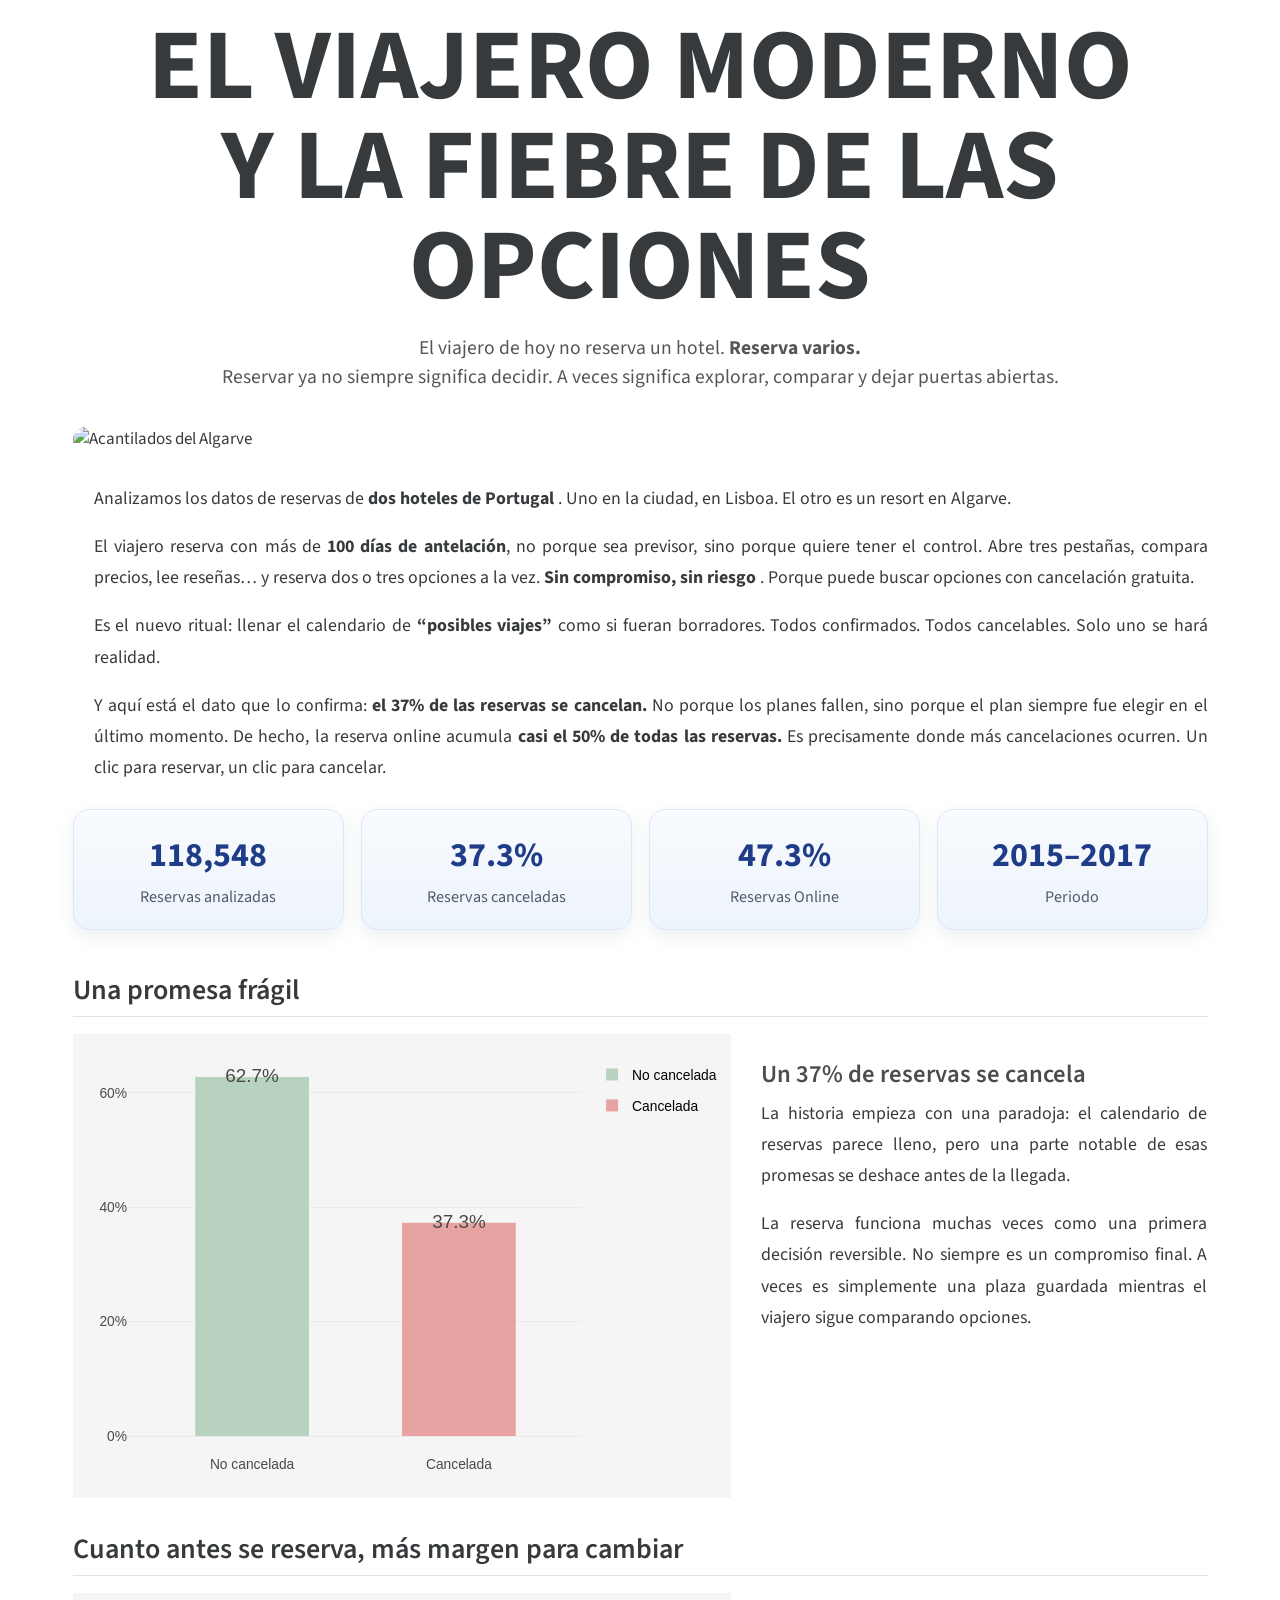
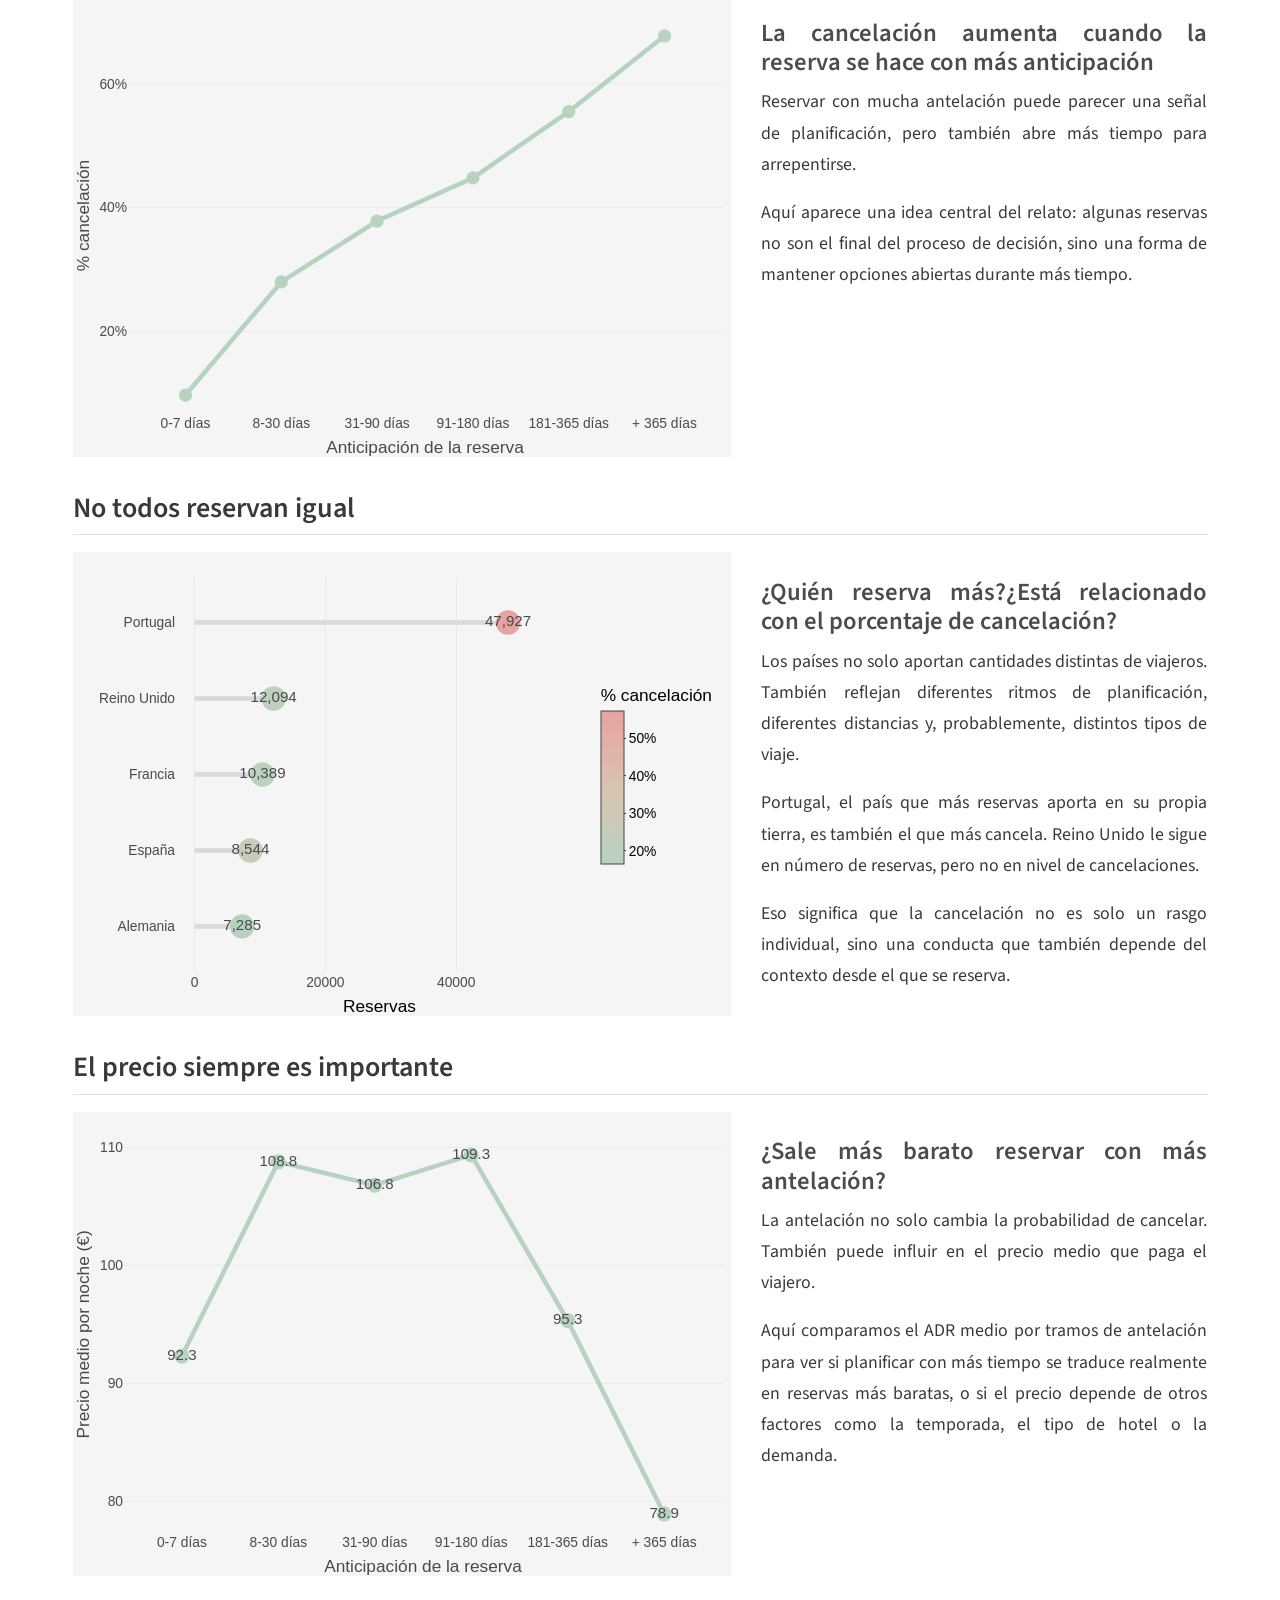
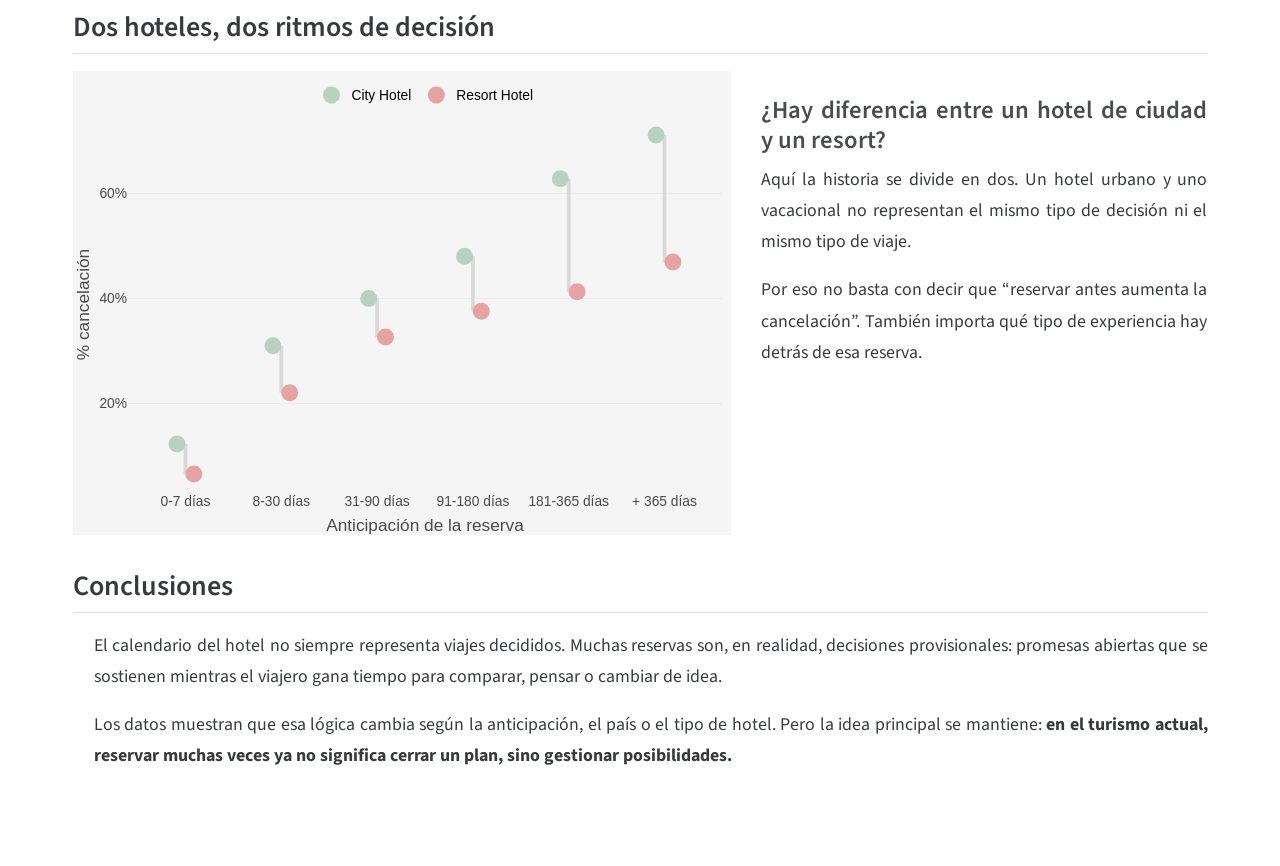
